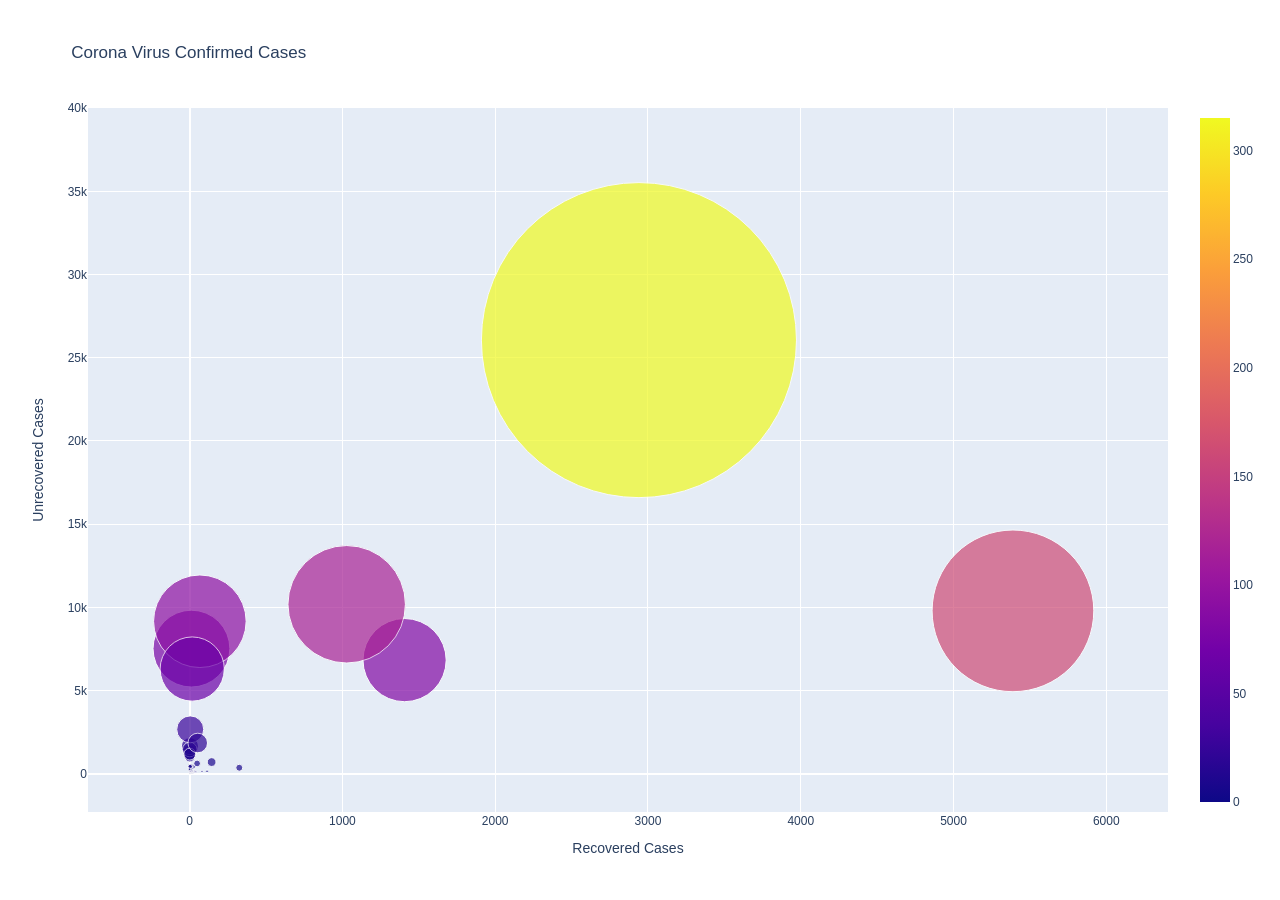
==== Visualization Lab/bubblechart.html @ ebff74f7 "Visualization Lab Start" ====
<html>
<head><meta charset="utf-8" /></head>
<body>
    <div>                        <script type="text/javascript">window.PlotlyConfig = {MathJaxConfig: 'local'};</script>
        <script type="text/javascript">/**
* plotly.js v1.57.1
* Copyright 2012-2020, Plotly, Inc.
* All rights reserved.
* Licensed under the MIT license
*/
!function(t){if("object"==typeof exports&&"undefined"!=typeof module)module.exports=t();else if("function"==typeof define&&define.amd)define([],t);else{("undefined"!=typeof window?window:"undefined"!=typeof global?global:"undefined"!=typeof self?self:this).Plotly=t()}}((function(){return function t(e,r,n){function i(o,s){if(!r[o]){if(!e[o]){var l="function"==typeof require&&require;if(!s&&l)return l(o,!0);if(a)return a(o,!0);var c=new Error("Cannot find module '"+o+"'");throw c.code="MODULE_NOT_FOUND",c}var u=r[o]={exports:{}};e[o][0].call(u.exports,(function(t){return i(e[o][1][t]||t)}),u,u.exports,t,e,r,n)}return r[o].exports}for(var a="function"==typeof require&&require,o=0;o<n.length;o++)i(n[o]);return i}({1:[function(t,e,r){"use strict";var n=t("../src/lib"),i={"X,X div":"direction:ltr;font-family:'Open Sans', verdana, arial, sans-serif;margin:0;padding:0;","X input,X button":"font-family:'Open Sans', verdana, arial, sans-serif;","X input:focus,X button:focus":"outline:none;","X a":"text-decoration:none;","X a:hover":"text-decoration:none;","X .crisp":"shape-rendering:crispEdges;","X .user-select-none":"-webkit-user-select:none;-moz-user-select:none;-ms-user-select:none;-o-user-select:none;user-select:none;","X svg":"overflow:hidden;","X svg a":"fill:#447adb;","X svg a:hover":"fill:#3c6dc5;","X .main-svg":"position:absolute;top:0;left:0;pointer-events:none;","X .main-svg .draglayer":"pointer-events:all;","X .cursor-default":"cursor:default;","X .cursor-pointer":"cursor:pointer;","X .cursor-crosshair":"cursor:crosshair;","X .cursor-move":"cursor:move;","X .cursor-col-resize":"cursor:col-resize;","X .cursor-row-resize":"cursor:row-resize;","X .cursor-ns-resize":"cursor:ns-resize;","X .cursor-ew-resize":"cursor:ew-resize;","X .cursor-sw-resize":"cursor:sw-resize;","X .cursor-s-resize":"cursor:s-resize;","X .cursor-se-resize":"cursor:se-resize;","X .cursor-w-resize":"cursor:w-resize;","X .cursor-e-resize":"cursor:e-resize;","X .cursor-nw-resize":"cursor:nw-resize;","X .cursor-n-resize":"cursor:n-resize;","X .cursor-ne-resize":"cursor:ne-resize;","X .cursor-grab":"cursor:-webkit-grab;cursor:grab;","X .modebar":"position:absolute;top:2px;right:2px;","X .ease-bg":"-webkit-transition:background-color 0.3s ease 0s;-moz-transition:background-color 0.3s ease 0s;-ms-transition:background-color 0.3s ease 0s;-o-transition:background-color 0.3s ease 0s;transition:background-color 0.3s ease 0s;","X .modebar--hover>:not(.watermark)":"opacity:0;-webkit-transition:opacity 0.3s ease 0s;-moz-transition:opacity 0.3s ease 0s;-ms-transition:opacity 0.3s ease 0s;-o-transition:opacity 0.3s ease 0s;transition:opacity 0.3s ease 0s;","X:hover .modebar--hover .modebar-group":"opacity:1;","X .modebar-group":"float:left;display:inline-block;box-sizing:border-box;padding-left:8px;position:relative;vertical-align:middle;white-space:nowrap;","X .modebar-btn":"position:relative;font-size:16px;padding:3px 4px;height:22px;cursor:pointer;line-height:normal;box-sizing:border-box;","X .modebar-btn svg":"position:relative;top:2px;","X .modebar.vertical":"display:flex;flex-direction:column;flex-wrap:wrap;align-content:flex-end;max-height:100%;","X .modebar.vertical svg":"top:-1px;","X .modebar.vertical .modebar-group":"display:block;float:none;padding-left:0px;padding-bottom:8px;","X .modebar.vertical .modebar-group .modebar-btn":"display:block;text-align:center;","X [data-title]:before,X [data-title]:after":"position:absolute;-webkit-transform:translate3d(0, 0, 0);-moz-transform:translate3d(0, 0, 0);-ms-transform:translate3d(0, 0, 0);-o-transform:translate3d(0, 0, 0);transform:translate3d(0, 0, 0);display:none;opacity:0;z-index:1001;pointer-events:none;top:110%;right:50%;","X [data-title]:hover:before,X [data-title]:hover:after":"display:block;opacity:1;","X [data-title]:before":"content:'';position:absolute;background:transparent;border:6px solid transparent;z-index:1002;margin-top:-12px;border-bottom-color:#69738a;margin-right:-6px;","X [data-title]:after":"content:attr(data-title);background:#69738a;color:white;padding:8px 10px;font-size:12px;line-height:12px;white-space:nowrap;margin-right:-18px;border-radius:2px;","X .vertical [data-title]:before,X .vertical [data-title]:after":"top:0%;right:200%;","X .vertical [data-title]:before":"border:6px solid transparent;border-left-color:#69738a;margin-top:8px;margin-right:-30px;","X .select-outline":"fill:none;stroke-width:1;shape-rendering:crispEdges;","X .select-outline-1":"stroke:white;","X .select-outline-2":"stroke:black;stroke-dasharray:2px 2px;",Y:"font-family:'Open Sans', verdana, arial, sans-serif;position:fixed;top:50px;right:20px;z-index:10000;font-size:10pt;max-width:180px;","Y p":"margin:0;","Y .notifier-note":"min-width:180px;max-width:250px;border:1px solid #fff;z-index:3000;margin:0;background-color:#8c97af;background-color:rgba(140,151,175,0.9);color:#fff;padding:10px;overflow-wrap:break-word;word-wrap:break-word;-ms-hyphens:auto;-webkit-hyphens:auto;hyphens:auto;","Y .notifier-close":"color:#fff;opacity:0.8;float:right;padding:0 5px;background:none;border:none;font-size:20px;font-weight:bold;line-height:20px;","Y .notifier-close:hover":"color:#444;text-decoration:none;cursor:pointer;"};for(var a in i){var o=a.replace(/^,/," ,").replace(/X/g,".js-plotly-plot .plotly").replace(/Y/g,".plotly-notifier");n.addStyleRule(o,i[a])}},{"../src/lib":750}],2:[function(t,e,r){"use strict";e.exports=t("../src/transforms/aggregate")},{"../src/transforms/aggregate":1336}],3:[function(t,e,r){"use strict";e.exports=t("../src/traces/bar")},{"../src/traces/bar":900}],4:[function(t,e,r){"use strict";e.exports=t("../src/traces/barpolar")},{"../src/traces/barpolar":913}],5:[function(t,e,r){"use strict";e.exports=t("../src/traces/box")},{"../src/traces/box":923}],6:[function(t,e,r){"use strict";e.exports=t("../src/components/calendars")},{"../src/components/calendars":613}],7:[function(t,e,r){"use strict";e.exports=t("../src/traces/candlestick")},{"../src/traces/candlestick":932}],8:[function(t,e,r){"use strict";e.exports=t("../src/traces/carpet")},{"../src/traces/carpet":951}],9:[function(t,e,r){"use strict";e.exports=t("../src/traces/choropleth")},{"../src/traces/choropleth":965}],10:[function(t,e,r){"use strict";e.exports=t("../src/traces/choroplethmapbox")},{"../src/traces/choroplethmapbox":972}],11:[function(t,e,r){"use strict";e.exports=t("../src/traces/cone")},{"../src/traces/cone":978}],12:[function(t,e,r){"use strict";e.exports=t("../src/traces/contour")},{"../src/traces/contour":993}],13:[function(t,e,r){"use strict";e.exports=t("../src/traces/contourcarpet")},{"../src/traces/contourcarpet":1004}],14:[function(t,e,r){"use strict";e.exports=t("../src/core")},{"../src/core":727}],15:[function(t,e,r){"use strict";e.exports=t("../src/traces/densitymapbox")},{"../src/traces/densitymapbox":1012}],16:[function(t,e,r){"use strict";e.exports=t("../src/transforms/filter")},{"../src/transforms/filter":1337}],17:[function(t,e,r){"use strict";e.exports=t("../src/traces/funnel")},{"../src/traces/funnel":1022}],18:[function(t,e,r){"use strict";e.exports=t("../src/traces/funnelarea")},{"../src/traces/funnelarea":1031}],19:[function(t,e,r){"use strict";e.exports=t("../src/transforms/groupby")},{"../src/transforms/groupby":1338}],20:[function(t,e,r){"use strict";e.exports=t("../src/traces/heatmap")},{"../src/traces/heatmap":1044}],21:[function(t,e,r){"use strict";e.exports=t("../src/traces/heatmapgl")},{"../src/traces/heatmapgl":1054}],22:[function(t,e,r){"use strict";e.exports=t("../src/traces/histogram")},{"../src/traces/histogram":1066}],23:[function(t,e,r){"use strict";e.exports=t("../src/traces/histogram2d")},{"../src/traces/histogram2d":1072}],24:[function(t,e,r){"use strict";e.exports=t("../src/traces/histogram2dcontour")},{"../src/traces/histogram2dcontour":1076}],25:[function(t,e,r){"use strict";e.exports=t("../src/traces/image")},{"../src/traces/image":1084}],26:[function(t,e,r){"use strict";var n=t("./core");n.register([t("./bar"),t("./box"),t("./heatmap"),t("./histogram"),t("./histogram2d"),t("./histogram2dcontour"),t("./contour"),t("./scatterternary"),t("./violin"),t("./funnel"),t("./waterfall"),t("./image"),t("./pie"),t("./sunburst"),t("./treemap"),t("./funnelarea"),t("./scatter3d"),t("./surface"),t("./isosurface"),t("./volume"),t("./mesh3d"),t("./cone"),t("./streamtube"),t("./scattergeo"),t("./choropleth"),t("./scattergl"),t("./splom"),t("./pointcloud"),t("./heatmapgl"),t("./parcoords"),t("./parcats"),t("./scattermapbox"),t("./choroplethmapbox"),t("./densitymapbox"),t("./sankey"),t("./indicator"),t("./table"),t("./carpet"),t("./scattercarpet"),t("./contourcarpet"),t("./ohlc"),t("./candlestick"),t("./scatterpolar"),t("./scatterpolargl"),t("./barpolar")]),n.register([t("./aggregate"),t("./filter"),t("./groupby"),t("./sort")]),n.register([t("./calendars")]),e.exports=n},{"./aggregate":2,"./bar":3,"./barpolar":4,"./box":5,"./calendars":6,"./candlestick":7,"./carpet":8,"./choropleth":9,"./choroplethmapbox":10,"./cone":11,"./contour":12,"./contourcarpet":13,"./core":14,"./densitymapbox":15,"./filter":16,"./funnel":17,"./funnelarea":18,"./groupby":19,"./heatmap":20,"./heatmapgl":21,"./histogram":22,"./histogram2d":23,"./histogram2dcontour":24,"./image":25,"./indicator":27,"./isosurface":28,"./mesh3d":29,"./ohlc":30,"./parcats":31,"./parcoords":32,"./pie":33,"./pointcloud":34,"./sankey":35,"./scatter3d":36,"./scattercarpet":37,"./scattergeo":38,"./scattergl":39,"./scattermapbox":40,"./scatterpolar":41,"./scatterpolargl":42,"./scatterternary":43,"./sort":44,"./splom":45,"./streamtube":46,"./sunburst":47,"./surface":48,"./table":49,"./treemap":50,"./violin":51,"./volume":52,"./waterfall":53}],27:[function(t,e,r){"use strict";e.exports=t("../src/traces/indicator")},{"../src/traces/indicator":1092}],28:[function(t,e,r){"use strict";e.exports=t("../src/traces/isosurface")},{"../src/traces/isosurface":1098}],29:[function(t,e,r){"use strict";e.exports=t("../src/traces/mesh3d")},{"../src/traces/mesh3d":1103}],30:[function(t,e,r){"use strict";e.exports=t("../src/traces/ohlc")},{"../src/traces/ohlc":1108}],31:[function(t,e,r){"use strict";e.exports=t("../src/traces/parcats")},{"../src/traces/parcats":1117}],32:[function(t,e,r){"use strict";e.exports=t("../src/traces/parcoords")},{"../src/traces/parcoords":1127}],33:[function(t,e,r){"use strict";e.exports=t("../src/traces/pie")},{"../src/traces/pie":1138}],34:[function(t,e,r){"use strict";e.exports=t("../src/traces/pointcloud")},{"../src/traces/pointcloud":1147}],35:[function(t,e,r){"use strict";e.exports=t("../src/traces/sankey")},{"../src/traces/sankey":1153}],36:[function(t,e,r){"use strict";e.exports=t("../src/traces/scatter3d")},{"../src/traces/scatter3d":1191}],37:[function(t,e,r){"use strict";e.exports=t("../src/traces/scattercarpet")},{"../src/traces/scattercarpet":1198}],38:[function(t,e,r){"use strict";e.exports=t("../src/traces/scattergeo")},{"../src/traces/scattergeo":1206}],39:[function(t,e,r){"use strict";e.exports=t("../src/traces/scattergl")},{"../src/traces/scattergl":1219}],40:[function(t,e,r){"use strict";e.exports=t("../src/traces/scattermapbox")},{"../src/traces/scattermapbox":1229}],41:[function(t,e,r){"use strict";e.exports=t("../src/traces/scatterpolar")},{"../src/traces/scatterpolar":1237}],42:[function(t,e,r){"use strict";e.exports=t("../src/traces/scatterpolargl")},{"../src/traces/scatterpolargl":1244}],43:[function(t,e,r){"use strict";e.exports=t("../src/traces/scatterternary")},{"../src/traces/scatterternary":1252}],44:[function(t,e,r){"use strict";e.exports=t("../src/transforms/sort")},{"../src/transforms/sort":1340}],45:[function(t,e,r){"use strict";e.exports=t("../src/traces/splom")},{"../src/traces/splom":1261}],46:[function(t,e,r){"use strict";e.exports=t("../src/traces/streamtube")},{"../src/traces/streamtube":1269}],47:[function(t,e,r){"use strict";e.exports=t("../src/traces/sunburst")},{"../src/traces/sunburst":1277}],48:[function(t,e,r){"use strict";e.exports=t("../src/traces/surface")},{"../src/traces/surface":1286}],49:[function(t,e,r){"use strict";e.exports=t("../src/traces/table")},{"../src/traces/table":1294}],50:[function(t,e,r){"use strict";e.exports=t("../src/traces/treemap")},{"../src/traces/treemap":1303}],51:[function(t,e,r){"use strict";e.exports=t("../src/traces/violin")},{"../src/traces/violin":1315}],52:[function(t,e,r){"use strict";e.exports=t("../src/traces/volume")},{"../src/traces/volume":1323}],53:[function(t,e,r){"use strict";e.exports=t("../src/traces/waterfall")},{"../src/traces/waterfall":1331}],54:[function(t,e,r){"use strict";e.exports=function(t){var e=(t=t||{}).eye||[0,0,1],r=t.center||[0,0,0],s=t.up||[0,1,0],l=t.distanceLimits||[0,1/0],c=t.mode||"turntable",u=n(),h=i(),f=a();return u.setDistanceLimits(l[0],l[1]),u.lookAt(0,e,r,s),h.setDistanceLimits(l[0],l[1]),h.lookAt(0,e,r,s),f.setDistanceLimits(l[0],l[1]),f.lookAt(0,e,r,s),new o({turntable:u,orbit:h,matrix:f},c)};var n=t("turntable-camera-controller"),i=t("orbit-camera-controller"),a=t("matrix-camera-controller");function o(t,e){this._controllerNames=Object.keys(t),this._controllerList=this._controllerNames.map((function(e){return t[e]})),this._mode=e,this._active=t[e],this._active||(this._mode="turntable",this._active=t.turntable),this.modes=this._controllerNames,this.computedMatrix=this._active.computedMatrix,this.computedEye=this._active.computedEye,this.computedUp=this._active.computedUp,this.computedCenter=this._active.computedCenter,this.computedRadius=this._active.computedRadius}var s=o.prototype;[["flush",1],["idle",1],["lookAt",4],["rotate",4],["pan",4],["translate",4],["setMatrix",2],["setDistanceLimits",2],["setDistance",2]].forEach((function(t){for(var e=t[0],r=[],n=0;n<t[1];++n)r.push("a"+n);var i="var cc=this._controllerList;for(var i=0;i<cc.length;++i){cc[i]."+t[0]+"("+r.join()+")}";s[e]=Function.apply(null,r.concat(i))})),s.recalcMatrix=function(t){this._active.recalcMatrix(t)},s.getDistance=function(t){return this._active.getDistance(t)},s.getDistanceLimits=function(t){return this._active.getDistanceLimits(t)},s.lastT=function(){return this._active.lastT()},s.setMode=function(t){if(t!==this._mode){var e=this._controllerNames.indexOf(t);if(!(e<0)){var r=this._active,n=this._controllerList[e],i=Math.max(r.lastT(),n.lastT());r.recalcMatrix(i),n.setMatrix(i,r.computedMatrix),this._active=n,this._mode=t,this.computedMatrix=this._active.computedMatrix,this.computedEye=this._active.computedEye,this.computedUp=this._active.computedUp,this.computedCenter=this._active.computedCenter,this.computedRadius=this._active.computedRadius}}},s.getMode=function(){return this._mode}},{"matrix-camera-controller":454,"orbit-camera-controller":475,"turntable-camera-controller":553}],55:[function(t,e,r){!function(n,i){"object"==typeof r&&"undefined"!=typeof e?i(r,t("d3-array"),t("d3-collection"),t("d3-shape"),t("elementary-circuits-directed-graph")):i(n.d3=n.d3||{},n.d3,n.d3,n.d3,null)}(this,(function(t,e,r,n,i){"use strict";function a(t){return t.target.depth}function o(t,e){return t.sourceLinks.length?t.depth:e-1}function s(t){return function(){return t}}i=i&&i.hasOwnProperty("default")?i.default:i;var l="function"==typeof Symbol&&"symbol"==typeof Symbol.iterator?function(t){return typeof t}:function(t){return t&&"function"==typeof Symbol&&t.constructor===Symbol&&t!==Symbol.prototype?"symbol":typeof t};function c(t,e){return h(t.source,e.source)||t.index-e.index}function u(t,e){return h(t.target,e.target)||t.index-e.index}function h(t,e){return t.partOfCycle===e.partOfCycle?t.y0-e.y0:"top"===t.circularLinkType||"bottom"===e.circularLinkType?-1:1}function f(t){return t.value}function p(t){return(t.y0+t.y1)/2}function d(t){return p(t.source)}function g(t){return p(t.target)}function m(t){return t.index}function v(t){return t.nodes}function y(t){return t.links}function x(t,e){var r=t.get(e);if(!r)throw new Error("missing: "+e);return r}function b(t,e){return e(t)}function _(t,e,r){var n=0;if(null===r){for(var a=[],o=0;o<t.links.length;o++){var s=t.links[o],l=s.source.index,c=s.target.index;a[l]||(a[l]=[]),a[c]||(a[c]=[]),-1===a[l].indexOf(c)&&a[l].push(c)}var u=i(a);u.sort((function(t,e){return t.length-e.length}));var h={};for(o=0;o<u.length;o++){var f=u[o].slice(-2);h[f[0]]||(h[f[0]]={}),h[f[0]][f[1]]=!0}t.links.forEach((function(t){var e=t.target.index,r=t.source.index;e===r||h[r]&&h[r][e]?(t.circular=!0,t.circularLinkID=n,n+=1):t.circular=!1}))}else t.links.forEach((function(t){t.source[r]<t.target[r]?t.circular=!1:(t.circular=!0,t.circularLinkID=n,n+=1)}))}function w(t,e){var r=0,n=0;t.links.forEach((function(i){i.circular&&(i.source.circularLinkType||i.target.circularLinkType?i.circularLinkType=i.source.circularLinkType?i.source.circularLinkType:i.target.circularLinkType:i.circularLinkType=r<n?"top":"bottom","top"==i.circularLinkType?r+=1:n+=1,t.nodes.forEach((function(t){b(t,e)!=b(i.source,e)&&b(t,e)!=b(i.target,e)||(t.circularLinkType=i.circularLinkType)})))})),t.links.forEach((function(t){t.circular&&(t.source.circularLinkType==t.target.circularLinkType&&(t.circularLinkType=t.source.circularLinkType),H(t,e)&&(t.circularLinkType=t.source.circularLinkType))}))}function T(t){var e=Math.abs(t.y1-t.y0),r=Math.abs(t.target.x0-t.source.x1);return Math.atan(r/e)}function k(t,e){var r=0;t.sourceLinks.forEach((function(t){r=t.circular&&!H(t,e)?r+1:r}));var n=0;return t.targetLinks.forEach((function(t){n=t.circular&&!H(t,e)?n+1:n})),r+n}function M(t){var e=t.source.sourceLinks,r=0;e.forEach((function(t){r=t.circular?r+1:r}));var n=t.target.targetLinks,i=0;return n.forEach((function(t){i=t.circular?i+1:i})),!(r>1||i>1)}function A(t,e,r){return t.sort(E),t.forEach((function(n,i){var a,o,s=0;if(H(n,r)&&M(n))n.circularPathData.verticalBuffer=s+n.width/2;else{for(var l=0;l<i;l++)if(a=t[i],o=t[l],!(a.source.column<o.target.column||a.target.column>o.source.column)){var c=t[l].circularPathData.verticalBuffer+t[l].width/2+e;s=c>s?c:s}n.circularPathData.verticalBuffer=s+n.width/2}})),t}function S(t,r,i,a){var o=e.min(t.links,(function(t){return t.source.y0}));t.links.forEach((function(t){t.circular&&(t.circularPathData={})})),A(t.links.filter((function(t){return"top"==t.circularLinkType})),r,a),A(t.links.filter((function(t){return"bottom"==t.circularLinkType})),r,a),t.links.forEach((function(e){if(e.circular){if(e.circularPathData.arcRadius=e.width+10,e.circularPathData.leftNodeBuffer=5,e.circularPathData.rightNodeBuffer=5,e.circularPathData.sourceWidth=e.source.x1-e.source.x0,e.circularPathData.sourceX=e.source.x0+e.circularPathData.sourceWidth,e.circularPathData.targetX=e.target.x0,e.circularPathData.sourceY=e.y0,e.circularPathData.targetY=e.y1,H(e,a)&&M(e))e.circularPathData.leftSmallArcRadius=10+e.width/2,e.circularPathData.leftLargeArcRadius=10+e.width/2,e.circularPathData.rightSmallArcRadius=10+e.width/2,e.circularPathData.rightLargeArcRadius=10+e.width/2,"bottom"==e.circularLinkType?(e.circularPathData.verticalFullExtent=e.source.y1+25+e.circularPathData.verticalBuffer,e.circularPathData.verticalLeftInnerExtent=e.circularPathData.verticalFullExtent-e.circularPathData.leftLargeArcRadius,e.circularPathData.verticalRightInnerExtent=e.circularPathData.verticalFullExtent-e.circularPathData.rightLargeArcRadius):(e.circularPathData.verticalFullExtent=e.source.y0-25-e.circularPathData.verticalBuffer,e.circularPathData.verticalLeftInnerExtent=e.circularPathData.verticalFullExtent+e.circularPathData.leftLargeArcRadius,e.circularPathData.verticalRightInnerExtent=e.circularPathData.verticalFullExtent+e.circularPathData.rightLargeArcRadius);else{var s=e.source.column,l=e.circularLinkType,c=t.links.filter((function(t){return t.source.column==s&&t.circularLinkType==l}));"bottom"==e.circularLinkType?c.sort(L):c.sort(C);var u=0;c.forEach((function(t,n){t.circularLinkID==e.circularLinkID&&(e.circularPathData.leftSmallArcRadius=10+e.width/2+u,e.circularPathData.leftLargeArcRadius=10+e.width/2+n*r+u),u+=t.width})),s=e.target.column,c=t.links.filter((function(t){return t.target.column==s&&t.circularLinkType==l})),"bottom"==e.circularLinkType?c.sort(I):c.sort(P),u=0,c.forEach((function(t,n){t.circularLinkID==e.circularLinkID&&(e.circularPathData.rightSmallArcRadius=10+e.width/2+u,e.circularPathData.rightLargeArcRadius=10+e.width/2+n*r+u),u+=t.width})),"bottom"==e.circularLinkType?(e.circularPathData.verticalFullExtent=Math.max(i,e.source.y1,e.target.y1)+25+e.circularPathData.verticalBuffer,e.circularPathData.verticalLeftInnerExtent=e.circularPathData.verticalFullExtent-e.circularPathData.leftLargeArcRadius,e.circularPathData.verticalRightInnerExtent=e.circularPathData.verticalFullExtent-e.circularPathData.rightLargeArcRadius):(e.circularPathData.verticalFullExtent=o-25-e.circularPathData.verticalBuffer,e.circularPathData.verticalLeftInnerExtent=e.circularPathData.verticalFullExtent+e.circularPathData.leftLargeArcRadius,e.circularPathData.verticalRightInnerExtent=e.circularPathData.verticalFullExtent+e.circularPathData.rightLargeArcRadius)}e.circularPathData.leftInnerExtent=e.circularPathData.sourceX+e.circularPathData.leftNodeBuffer,e.circularPathData.rightInnerExtent=e.circularPathData.targetX-e.circularPathData.rightNodeBuffer,e.circularPathData.leftFullExtent=e.circularPathData.sourceX+e.circularPathData.leftLargeArcRadius+e.circularPathData.leftNodeBuffer,e.circularPathData.rightFullExtent=e.circularPathData.targetX-e.circularPathData.rightLargeArcRadius-e.circularPathData.rightNodeBuffer}if(e.circular)e.path=function(t){var e="";e="top"==t.circularLinkType?"M"+t.circularPathData.sourceX+" "+t.circularPathData.sourceY+" L"+t.circularPathData.leftInnerExtent+" "+t.circularPathData.sourceY+" A"+t.circularPathData.leftLargeArcRadius+" "+t.circularPathData.leftSmallArcRadius+" 0 0 0 "+t.circularPathData.leftFullExtent+" "+(t.circularPathData.sourceY-t.circularPathData.leftSmallArcRadius)+" L"+t.circularPathData.leftFullExtent+" "+t.circularPathData.verticalLeftInnerExtent+" A"+t.circularPathData.leftLargeArcRadius+" "+t.circularPathData.leftLargeArcRadius+" 0 0 0 "+t.circularPathData.leftInnerExtent+" "+t.circularPathData.verticalFullExtent+" L"+t.circularPathData.rightInnerExtent+" "+t.circularPathData.verticalFullExtent+" A"+t.circularPathData.rightLargeArcRadius+" "+t.circularPathData.rightLargeArcRadius+" 0 0 0 "+t.circularPathData.rightFullExtent+" "+t.circularPathData.verticalRightInnerExtent+" L"+t.circularPathData.rightFullExtent+" "+(t.circularPathData.targetY-t.circularPathData.rightSmallArcRadius)+" A"+t.circularPathData.rightLargeArcRadius+" "+t.circularPathData.rightSmallArcRadius+" 0 0 0 "+t.circularPathData.rightInnerExtent+" "+t.circularPathData.targetY+" L"+t.circularPathData.targetX+" "+t.circularPathData.targetY:"M"+t.circularPathData.sourceX+" "+t.circularPathData.sourceY+" L"+t.circularPathData.leftInnerExtent+" "+t.circularPathData.sourceY+" A"+t.circularPathData.leftLargeArcRadius+" "+t.circularPathData.leftSmallArcRadius+" 0 0 1 "+t.circularPathData.leftFullExtent+" "+(t.circularPathData.sourceY+t.circularPathData.leftSmallArcRadius)+" L"+t.circularPathData.leftFullExtent+" "+t.circularPathData.verticalLeftInnerExtent+" A"+t.circularPathData.leftLargeArcRadius+" "+t.circularPathData.leftLargeArcRadius+" 0 0 1 "+t.circularPathData.leftInnerExtent+" "+t.circularPathData.verticalFullExtent+" L"+t.circularPathData.rightInnerExtent+" "+t.circularPathData.verticalFullExtent+" A"+t.circularPathData.rightLargeArcRadius+" "+t.circularPathData.rightLargeArcRadius+" 0 0 1 "+t.circularPathData.rightFullExtent+" "+t.circularPathData.verticalRightInnerExtent+" L"+t.circularPathData.rightFullExtent+" "+(t.circularPathData.targetY+t.circularPathData.rightSmallArcRadius)+" A"+t.circularPathData.rightLargeArcRadius+" "+t.circularPathData.rightSmallArcRadius+" 0 0 1 "+t.circularPathData.rightInnerExtent+" "+t.circularPathData.targetY+" L"+t.circularPathData.targetX+" "+t.circularPathData.targetY;return e}(e);else{var h=n.linkHorizontal().source((function(t){return[t.source.x0+(t.source.x1-t.source.x0),t.y0]})).target((function(t){return[t.target.x0,t.y1]}));e.path=h(e)}}))}function E(t,e){return z(t)==z(e)?"bottom"==t.circularLinkType?L(t,e):C(t,e):z(e)-z(t)}function C(t,e){return t.y0-e.y0}function L(t,e){return e.y0-t.y0}function P(t,e){return t.y1-e.y1}function I(t,e){return e.y1-t.y1}function z(t){return t.target.column-t.source.column}function O(t){return t.target.x0-t.source.x1}function D(t,e){var r=T(t),n=O(e)/Math.tan(r);return"up"==q(t)?t.y1+n:t.y1-n}function R(t,e){var r=T(t),n=O(e)/Math.tan(r);return"up"==q(t)?t.y1-n:t.y1+n}function F(t,e,r,n){t.links.forEach((function(i){if(!i.circular&&i.target.column-i.source.column>1){var a=i.source.column+1,o=i.target.column-1,s=1,l=o-a+1;for(s=1;a<=o;a++,s++)t.nodes.forEach((function(o){if(o.column==a){var c,u=s/(l+1),h=Math.pow(1-u,3),f=3*u*Math.pow(1-u,2),p=3*Math.pow(u,2)*(1-u),d=Math.pow(u,3),g=h*i.y0+f*i.y0+p*i.y1+d*i.y1,m=g-i.width/2,v=g+i.width/2;m>o.y0&&m<o.y1?(c=o.y1-m+10,c="bottom"==o.circularLinkType?c:-c,o=N(o,c,e,r),t.nodes.forEach((function(t){b(t,n)!=b(o,n)&&t.column==o.column&&B(o,t)&&N(t,c,e,r)}))):(v>o.y0&&v<o.y1||m<o.y0&&v>o.y1)&&(c=v-o.y0+10,o=N(o,c,e,r),t.nodes.forEach((function(t){b(t,n)!=b(o,n)&&t.column==o.column&&t.y0<o.y1&&t.y1>o.y1&&N(t,c,e,r)})))}}))}}))}function B(t,e){return t.y0>e.y0&&t.y0<e.y1||(t.y1>e.y0&&t.y1<e.y1||t.y0<e.y0&&t.y1>e.y1)}function N(t,e,r,n){return t.y0+e>=r&&t.y1+e<=n&&(t.y0=t.y0+e,t.y1=t.y1+e,t.targetLinks.forEach((function(t){t.y1=t.y1+e})),t.sourceLinks.forEach((function(t){t.y0=t.y0+e}))),t}function j(t,e,r,n){t.nodes.forEach((function(i){n&&i.y+(i.y1-i.y0)>e&&(i.y=i.y-(i.y+(i.y1-i.y0)-e));var a=t.links.filter((function(t){return b(t.source,r)==b(i,r)})),o=a.length;o>1&&a.sort((function(t,e){if(!t.circular&&!e.circular){if(t.target.column==e.target.column)return t.y1-e.y1;if(!V(t,e))return t.y1-e.y1;if(t.target.column>e.target.column){var r=R(e,t);return t.y1-r}if(e.target.column>t.target.column)return R(t,e)-e.y1}return t.circular&&!e.circular?"top"==t.circularLinkType?-1:1:e.circular&&!t.circular?"top"==e.circularLinkType?1:-1:t.circular&&e.circular?t.circularLinkType===e.circularLinkType&&"top"==t.circularLinkType?t.target.column===e.target.column?t.target.y1-e.target.y1:e.target.column-t.target.column:t.circularLinkType===e.circularLinkType&&"bottom"==t.circularLinkType?t.target.column===e.target.column?e.target.y1-t.target.y1:t.target.column-e.target.column:"top"==t.circularLinkType?-1:1:void 0}));var s=i.y0;a.forEach((function(t){t.y0=s+t.width/2,s+=t.width})),a.forEach((function(t,e){if("bottom"==t.circularLinkType){for(var r=e+1,n=0;r<o;r++)n+=a[r].width;t.y0=i.y1-n-t.width/2}}))}))}function U(t,e,r){t.nodes.forEach((function(e){var n=t.links.filter((function(t){return b(t.target,r)==b(e,r)})),i=n.length;i>1&&n.sort((function(t,e){if(!t.circular&&!e.circular){if(t.source.column==e.source.column)return t.y0-e.y0;if(!V(t,e))return t.y0-e.y0;if(e.source.column<t.source.column){var r=D(e,t);return t.y0-r}if(t.source.column<e.source.column)return D(t,e)-e.y0}return t.circular&&!e.circular?"top"==t.circularLinkType?-1:1:e.circular&&!t.circular?"top"==e.circularLinkType?1:-1:t.circular&&e.circular?t.circularLinkType===e.circularLinkType&&"top"==t.circularLinkType?t.source.column===e.source.column?t.source.y1-e.source.y1:t.source.column-e.source.column:t.circularLinkType===e.circularLinkType&&"bottom"==t.circularLinkType?t.source.column===e.source.column?t.source.y1-e.source.y1:e.source.column-t.source.column:"top"==t.circularLinkType?-1:1:void 0}));var a=e.y0;n.forEach((function(t){t.y1=a+t.width/2,a+=t.width})),n.forEach((function(t,r){if("bottom"==t.circularLinkType){for(var a=r+1,o=0;a<i;a++)o+=n[a].width;t.y1=e.y1-o-t.width/2}}))}))}function V(t,e){return q(t)==q(e)}function q(t){return t.y0-t.y1>0?"up":"down"}function H(t,e){return b(t.source,e)==b(t.target,e)}function G(t,r,n){var i=t.nodes,a=t.links,o=!1,s=!1;if(a.forEach((function(t){"top"==t.circularLinkType?o=!0:"bottom"==t.circularLinkType&&(s=!0)})),0==o||0==s){var l=e.min(i,(function(t){return t.y0})),c=(n-r)/(e.max(i,(function(t){return t.y1}))-l);i.forEach((function(t){var e=(t.y1-t.y0)*c;t.y0=(t.y0-l)*c,t.y1=t.y0+e})),a.forEach((function(t){t.y0=(t.y0-l)*c,t.y1=(t.y1-l)*c,t.width=t.width*c}))}}t.sankeyCircular=function(){var t,n,i=0,a=0,b=1,T=1,M=24,A=m,E=o,C=v,L=y,P=32,I=2,z=null;function O(){var t={nodes:C.apply(null,arguments),links:L.apply(null,arguments)};D(t),_(t,A,z),R(t),B(t),w(t,A),N(t,P,A),V(t);for(var e=4,r=0;r<e;r++)j(t,T,A),U(t,T,A),F(t,a,T,A),j(t,T,A),U(t,T,A);return G(t,a,T),S(t,I,T,A),t}function D(t){t.nodes.forEach((function(t,e){t.index=e,t.sourceLinks=[],t.targetLinks=[]}));var e=r.map(t.nodes,A);return t.links.forEach((function(t,r){t.index=r;var n=t.source,i=t.target;"object"!==("undefined"==typeof n?"undefined":l(n))&&(n=t.source=x(e,n)),"object"!==("undefined"==typeof i?"undefined":l(i))&&(i=t.target=x(e,i)),n.sourceLinks.push(t),i.targetLinks.push(t)})),t}function R(t){t.nodes.forEach((function(t){t.partOfCycle=!1,t.value=Math.max(e.sum(t.sourceLinks,f),e.sum(t.targetLinks,f)),t.sourceLinks.forEach((function(e){e.circular&&(t.partOfCycle=!0,t.circularLinkType=e.circularLinkType)})),t.targetLinks.forEach((function(e){e.circular&&(t.partOfCycle=!0,t.circularLinkType=e.circularLinkType)}))}))}function B(t){var e,r,n;for(e=t.nodes,r=[],n=0;e.length;++n,e=r,r=[])e.forEach((function(t){t.depth=n,t.sourceLinks.forEach((function(t){r.indexOf(t.target)<0&&!t.circular&&r.push(t.target)}))}));for(e=t.nodes,r=[],n=0;e.length;++n,e=r,r=[])e.forEach((function(t){t.height=n,t.targetLinks.forEach((function(t){r.indexOf(t.source)<0&&!t.circular&&r.push(t.source)}))}));t.nodes.forEach((function(t){t.column=Math.floor(E.call(null,t,n))}))}function N(o,s,l){var c=r.nest().key((function(t){return t.column})).sortKeys(e.ascending).entries(o.nodes).map((function(t){return t.values}));!function(r){if(n){var s=1/0;c.forEach((function(t){var e=T*n/(t.length+1);s=e<s?e:s})),t=s}var l=e.min(c,(function(r){return(T-a-(r.length-1)*t)/e.sum(r,f)}));l*=.3,o.links.forEach((function(t){t.width=t.value*l}));var u=function(t){var r=0,n=0,i=0,a=0,o=e.max(t.nodes,(function(t){return t.column}));return t.links.forEach((function(t){t.circular&&("top"==t.circularLinkType?r+=t.width:n+=t.width,0==t.target.column&&(a+=t.width),t.source.column==o&&(i+=t.width))})),{top:r=r>0?r+25+10:r,bottom:n=n>0?n+25+10:n,left:a=a>0?a+25+10:a,right:i=i>0?i+25+10:i}}(o),h=function(t,r){var n=e.max(t.nodes,(function(t){return t.column})),o=b-i,s=T-a,l=o/(o+r.right+r.left),c=s/(s+r.top+r.bottom);return i=i*l+r.left,b=0==r.right?b:b*l,a=a*c+r.top,T*=c,t.nodes.forEach((function(t){t.x0=i+t.column*((b-i-M)/n),t.x1=t.x0+M})),c}(o,u);l*=h,o.links.forEach((function(t){t.width=t.value*l})),c.forEach((function(t){var e=t.length;t.forEach((function(t,n){t.depth==c.length-1&&1==e||0==t.depth&&1==e?(t.y0=T/2-t.value*l,t.y1=t.y0+t.value*l):t.partOfCycle?0==k(t,r)?(t.y0=T/2+n,t.y1=t.y0+t.value*l):"top"==t.circularLinkType?(t.y0=a+n,t.y1=t.y0+t.value*l):(t.y0=T-t.value*l-n,t.y1=t.y0+t.value*l):0==u.top||0==u.bottom?(t.y0=(T-a)/e*n,t.y1=t.y0+t.value*l):(t.y0=(T-a)/2-e/2+n,t.y1=t.y0+t.value*l)}))}))}(l),y();for(var u=1,m=s;m>0;--m)v(u*=.99,l),y();function v(t,r){var n=c.length;c.forEach((function(i){var a=i.length,o=i[0].depth;i.forEach((function(i){var s;if(i.sourceLinks.length||i.targetLinks.length)if(i.partOfCycle&&k(i,r)>0);else if(0==o&&1==a)s=i.y1-i.y0,i.y0=T/2-s/2,i.y1=T/2+s/2;else if(o==n-1&&1==a)s=i.y1-i.y0,i.y0=T/2-s/2,i.y1=T/2+s/2;else{var l=e.mean(i.sourceLinks,g),c=e.mean(i.targetLinks,d),u=((l&&c?(l+c)/2:l||c)-p(i))*t;i.y0+=u,i.y1+=u}}))}))}function y(){c.forEach((function(e){var r,n,i,o=a,s=e.length;for(e.sort(h),i=0;i<s;++i)(n=o-(r=e[i]).y0)>0&&(r.y0+=n,r.y1+=n),o=r.y1+t;if((n=o-t-T)>0)for(o=r.y0-=n,r.y1-=n,i=s-2;i>=0;--i)(n=(r=e[i]).y1+t-o)>0&&(r.y0-=n,r.y1-=n),o=r.y0}))}}function V(t){t.nodes.forEach((function(t){t.sourceLinks.sort(u),t.targetLinks.sort(c)})),t.nodes.forEach((function(t){var e=t.y0,r=e,n=t.y1,i=n;t.sourceLinks.forEach((function(t){t.circular?(t.y0=n-t.width/2,n-=t.width):(t.y0=e+t.width/2,e+=t.width)})),t.targetLinks.forEach((function(t){t.circular?(t.y1=i-t.width/2,i-=t.width):(t.y1=r+t.width/2,r+=t.width)}))}))}return O.nodeId=function(t){return arguments.length?(A="function"==typeof t?t:s(t),O):A},O.nodeAlign=function(t){return arguments.length?(E="function"==typeof t?t:s(t),O):E},O.nodeWidth=function(t){return arguments.length?(M=+t,O):M},O.nodePadding=function(e){return arguments.length?(t=+e,O):t},O.nodes=function(t){return arguments.length?(C="function"==typeof t?t:s(t),O):C},O.links=function(t){return arguments.length?(L="function"==typeof t?t:s(t),O):L},O.size=function(t){return arguments.length?(i=a=0,b=+t[0],T=+t[1],O):[b-i,T-a]},O.extent=function(t){return arguments.length?(i=+t[0][0],b=+t[1][0],a=+t[0][1],T=+t[1][1],O):[[i,a],[b,T]]},O.iterations=function(t){return arguments.length?(P=+t,O):P},O.circularLinkGap=function(t){return arguments.length?(I=+t,O):I},O.nodePaddingRatio=function(t){return arguments.length?(n=+t,O):n},O.sortNodes=function(t){return arguments.length?(z=t,O):z},O.update=function(t){return w(t,A),V(t),t.links.forEach((function(t){t.circular&&(t.circularLinkType=t.y0+t.y1<T?"top":"bottom",t.source.circularLinkType=t.circularLinkType,t.target.circularLinkType=t.circularLinkType)})),j(t,T,A,!1),U(t,T,A),S(t,I,T,A),t},O},t.sankeyCenter=function(t){return t.targetLinks.length?t.depth:t.sourceLinks.length?e.min(t.sourceLinks,a)-1:0},t.sankeyLeft=function(t){return t.depth},t.sankeyRight=function(t,e){return e-1-t.height},t.sankeyJustify=o,Object.defineProperty(t,"__esModule",{value:!0})}))},{"d3-array":156,"d3-collection":157,"d3-shape":165,"elementary-circuits-directed-graph":179}],56:[function(t,e,r){!function(n,i){"object"==typeof r&&"undefined"!=typeof e?i(r,t("d3-array"),t("d3-collection"),t("d3-shape")):i(n.d3=n.d3||{},n.d3,n.d3,n.d3)}(this,(function(t,e,r,n){"use strict";function i(t){return t.target.depth}function a(t,e){return t.sourceLinks.length?t.depth:e-1}function o(t){return function(){return t}}function s(t,e){return c(t.source,e.source)||t.index-e.index}function l(t,e){return c(t.target,e.target)||t.index-e.index}function c(t,e){return t.y0-e.y0}function u(t){return t.value}function h(t){return(t.y0+t.y1)/2}function f(t){return h(t.source)*t.value}function p(t){return h(t.target)*t.value}function d(t){return t.index}function g(t){return t.nodes}function m(t){return t.links}function v(t,e){var r=t.get(e);if(!r)throw new Error("missing: "+e);return r}function y(t){return[t.source.x1,t.y0]}function x(t){return[t.target.x0,t.y1]}t.sankey=function(){var t=0,n=0,i=1,y=1,x=24,b=8,_=d,w=a,T=g,k=m,M=32;function A(){var t={nodes:T.apply(null,arguments),links:k.apply(null,arguments)};return S(t),E(t),C(t),L(t),P(t),t}function S(t){t.nodes.forEach((function(t,e){t.index=e,t.sourceLinks=[],t.targetLinks=[]}));var e=r.map(t.nodes,_);t.links.forEach((function(t,r){t.index=r;var n=t.source,i=t.target;"object"!=typeof n&&(n=t.source=v(e,n)),"object"!=typeof i&&(i=t.target=v(e,i)),n.sourceLinks.push(t),i.targetLinks.push(t)}))}function E(t){t.nodes.forEach((function(t){t.value=Math.max(e.sum(t.sourceLinks,u),e.sum(t.targetLinks,u))}))}function C(e){var r,n,a;for(r=e.nodes,n=[],a=0;r.length;++a,r=n,n=[])r.forEach((function(t){t.depth=a,t.sourceLinks.forEach((function(t){n.indexOf(t.target)<0&&n.push(t.target)}))}));for(r=e.nodes,n=[],a=0;r.length;++a,r=n,n=[])r.forEach((function(t){t.height=a,t.targetLinks.forEach((function(t){n.indexOf(t.source)<0&&n.push(t.source)}))}));var o=(i-t-x)/(a-1);e.nodes.forEach((function(e){e.x1=(e.x0=t+Math.max(0,Math.min(a-1,Math.floor(w.call(null,e,a))))*o)+x}))}function L(t){var i=r.nest().key((function(t){return t.x0})).sortKeys(e.ascending).entries(t.nodes).map((function(t){return t.values}));!function(){var r=e.max(i,(function(t){return t.length})),a=2/3*(y-n)/(r-1);b>a&&(b=a);var o=e.min(i,(function(t){return(y-n-(t.length-1)*b)/e.sum(t,u)}));i.forEach((function(t){t.forEach((function(t,e){t.y1=(t.y0=e)+t.value*o}))})),t.links.forEach((function(t){t.width=t.value*o}))}(),d();for(var a=1,o=M;o>0;--o)l(a*=.99),d(),s(a),d();function s(t){i.forEach((function(r){r.forEach((function(r){if(r.targetLinks.length){var n=(e.sum(r.targetLinks,f)/e.sum(r.targetLinks,u)-h(r))*t;r.y0+=n,r.y1+=n}}))}))}function l(t){i.slice().reverse().forEach((function(r){r.forEach((function(r){if(r.sourceLinks.length){var n=(e.sum(r.sourceLinks,p)/e.sum(r.sourceLinks,u)-h(r))*t;r.y0+=n,r.y1+=n}}))}))}function d(){i.forEach((function(t){var e,r,i,a=n,o=t.length;for(t.sort(c),i=0;i<o;++i)(r=a-(e=t[i]).y0)>0&&(e.y0+=r,e.y1+=r),a=e.y1+b;if((r=a-b-y)>0)for(a=e.y0-=r,e.y1-=r,i=o-2;i>=0;--i)(r=(e=t[i]).y1+b-a)>0&&(e.y0-=r,e.y1-=r),a=e.y0}))}}function P(t){t.nodes.forEach((function(t){t.sourceLinks.sort(l),t.targetLinks.sort(s)})),t.nodes.forEach((function(t){var e=t.y0,r=e;t.sourceLinks.forEach((function(t){t.y0=e+t.width/2,e+=t.width})),t.targetLinks.forEach((function(t){t.y1=r+t.width/2,r+=t.width}))}))}return A.update=function(t){return P(t),t},A.nodeId=function(t){return arguments.length?(_="function"==typeof t?t:o(t),A):_},A.nodeAlign=function(t){return arguments.length?(w="function"==typeof t?t:o(t),A):w},A.nodeWidth=function(t){return arguments.length?(x=+t,A):x},A.nodePadding=function(t){return arguments.length?(b=+t,A):b},A.nodes=function(t){return arguments.length?(T="function"==typeof t?t:o(t),A):T},A.links=function(t){return arguments.length?(k="function"==typeof t?t:o(t),A):k},A.size=function(e){return arguments.length?(t=n=0,i=+e[0],y=+e[1],A):[i-t,y-n]},A.extent=function(e){return arguments.length?(t=+e[0][0],i=+e[1][0],n=+e[0][1],y=+e[1][1],A):[[t,n],[i,y]]},A.iterations=function(t){return arguments.length?(M=+t,A):M},A},t.sankeyCenter=function(t){return t.targetLinks.length?t.depth:t.sourceLinks.length?e.min(t.sourceLinks,i)-1:0},t.sankeyLeft=function(t){return t.depth},t.sankeyRight=function(t,e){return e-1-t.height},t.sankeyJustify=a,t.sankeyLinkHorizontal=function(){return n.linkHorizontal().source(y).target(x)},Object.defineProperty(t,"__esModule",{value:!0})}))},{"d3-array":156,"d3-collection":157,"d3-shape":165}],57:[function(t,e,r){"use strict";e.exports=t("./quad")},{"./quad":58}],58:[function(t,e,r){"use strict";var n=t("binary-search-bounds"),i=t("clamp"),a=t("parse-rect"),o=t("array-bounds"),s=t("pick-by-alias"),l=t("defined"),c=t("flatten-vertex-data"),u=t("is-obj"),h=t("dtype"),f=t("math-log2");function p(t,e){for(var r=e[0],n=e[1],a=1/(e[2]-r),o=1/(e[3]-n),s=new Array(t.length),l=0,c=t.length/2;l<c;l++)s[2*l]=i((t[2*l]-r)*a,0,1),s[2*l+1]=i((t[2*l+1]-n)*o,0,1);return s}e.exports=function(t,e){e||(e={}),t=c(t,"float64"),e=s(e,{bounds:"range bounds dataBox databox",maxDepth:"depth maxDepth maxdepth level maxLevel maxlevel levels",dtype:"type dtype format out dst output destination"});var r=l(e.maxDepth,255),i=l(e.bounds,o(t,2));i[0]===i[2]&&i[2]++,i[1]===i[3]&&i[3]++;var d,g=p(t,i),m=t.length>>>1;e.dtype||(e.dtype="array"),"string"==typeof e.dtype?d=new(h(e.dtype))(m):e.dtype&&(d=e.dtype,Array.isArray(d)&&(d.length=m));for(var v=0;v<m;++v)d[v]=v;var y=[],x=[],b=[],_=[];!function t(e,n,i,a,o,s){if(!a.length)return null;var l=y[o]||(y[o]=[]),c=b[o]||(b[o]=[]),u=x[o]||(x[o]=[]),h=l.length;if(++o>r||s>1073741824){for(var f=0;f<a.length;f++)l.push(a[f]),c.push(s),u.push(null,null,null,null);return h}if(l.push(a[0]),c.push(s),a.length<=1)return u.push(null,null,null,null),h;for(var p=.5*i,d=e+p,m=n+p,v=[],_=[],w=[],T=[],k=1,M=a.length;k<M;k++){var A=a[k],S=g[2*A],E=g[2*A+1];S<d?E<m?v.push(A):_.push(A):E<m?w.push(A):T.push(A)}return s<<=2,u.push(t(e,n,p,v,o,s),t(e,m,p,_,o,s+1),t(d,n,p,w,o,s+2),t(d,m,p,T,o,s+3)),h}(0,0,1,d,0,1);for(var w=0,T=0;T<y.length;T++){var k=y[T];if(d.set)d.set(k,w);else for(var M=0,A=k.length;M<A;M++)d[M+w]=k[M];var S=w+y[T].length;_[T]=[w,S],w=S}return d.range=function(){var e,r=[],n=arguments.length;for(;n--;)r[n]=arguments[n];if(u(r[r.length-1])){var o=r.pop();r.length||null==o.x&&null==o.l&&null==o.left||(r=[o],e={}),e=s(o,{level:"level maxLevel",d:"d diam diameter r radius px pxSize pixel pixelSize maxD size minSize",lod:"lod details ranges offsets"})}else e={};r.length||(r=i);var c=a.apply(void 0,r),h=[Math.min(c.x,c.x+c.width),Math.min(c.y,c.y+c.height),Math.max(c.x,c.x+c.width),Math.max(c.y,c.y+c.height)],d=h[0],g=h[1],m=h[2],v=h[3],b=p([d,g,m,v],i),_=b[0],w=b[1],T=b[2],k=b[3],M=l(e.level,y.length);if(null!=e.d){var A;"number"==typeof e.d?A=[e.d,e.d]:e.d.length&&(A=e.d),M=Math.min(Math.max(Math.ceil(-f(Math.abs(A[0])/(i[2]-i[0]))),Math.ceil(-f(Math.abs(A[1])/(i[3]-i[1])))),M)}if(M=Math.min(M,y.length),e.lod)return E(_,w,T,k,M);var S=[];function C(e,r,n,i,a,o){if(null!==a&&null!==o&&!(_>e+n||w>r+n||T<e||k<r||i>=M||a===o)){var s=y[i];void 0===o&&(o=s.length);for(var l=a;l<o;l++){var c=s[l],u=t[2*c],h=t[2*c+1];u>=d&&u<=m&&h>=g&&h<=v&&S.push(c)}var f=x[i],p=f[4*a+0],b=f[4*a+1],A=f[4*a+2],E=f[4*a+3],P=L(f,a+1),I=.5*n,z=i+1;C(e,r,I,z,p,b||A||E||P),C(e,r+I,I,z,b,A||E||P),C(e+I,r,I,z,A,E||P),C(e+I,r+I,I,z,E,P)}}function L(t,e){for(var r=null,n=0;null===r;)if(r=t[4*e+n],++n>t.length)return null;return r}return C(0,0,1,0,0,1),S},d;function E(t,e,r,i,a){for(var o=[],s=0;s<a;s++){var l=b[s],c=_[s][0],u=C(t,e,s),h=C(r,i,s),f=n.ge(l,u),p=n.gt(l,h,f,l.length-1);o[s]=[f+c,p+c]}return o}function C(t,e,r){for(var n=1,i=.5,a=.5,o=.5,s=0;s<r;s++)n<<=2,n+=t<i?e<a?0:1:e<a?2:3,o*=.5,i+=t<i?-o:o,a+=e<a?-o:o;return n}}},{"array-bounds":70,"binary-search-bounds":96,clamp:120,defined:170,dtype:175,"flatten-vertex-data":244,"is-obj":442,"math-log2":453,"parse-rect":478,"pick-by-alias":485}],59:[function(t,e,r){"use strict";Object.defineProperty(r,"__esModule",{value:!0});var n=t("@turf/meta");function i(t){var e=0;if(t&&t.length>0){e+=Math.abs(a(t[0]));for(var r=1;r<t.length;r++)e-=Math.abs(a(t[r]))}return e}function a(t){var e,r,n,i,a,s,l=0,c=t.length;if(c>2){for(s=0;s<c;s++)s===c-2?(n=c-2,i=c-1,a=0):s===c-1?(n=c-1,i=0,a=1):(n=s,i=s+1,a=s+2),e=t[n],r=t[i],l+=(o(t[a][0])-o(e[0]))*Math.sin(o(r[1]));l=6378137*l*6378137/2}return l}function o(t){return t*Math.PI/180}r.default=function(t){return n.geomReduce(t,(function(t,e){return t+function(t){var e,r=0;switch(t.type){case"Polygon":return i(t.coordinates);case"MultiPolygon":for(e=0;e<t.coordinates.length;e++)r+=i(t.coordinates[e]);return r;case"Point":case"MultiPoint":case"LineString":case"MultiLineString":return 0}return 0}(e)}),0)}},{"@turf/meta":63}],60:[function(t,e,r){"use strict";Object.defineProperty(r,"__esModule",{value:!0});var n=t("@turf/meta");r.default=function(t){var e=[1/0,1/0,-1/0,-1/0];return n.coordEach(t,(function(t){e[0]>t[0]&&(e[0]=t[0]),e[1]>t[1]&&(e[1]=t[1]),e[2]<t[0]&&(e[2]=t[0]),e[3]<t[1]&&(e[3]=t[1])})),e}},{"@turf/meta":63}],61:[function(t,e,r){"use strict";Object.defineProperty(r,"__esModule",{value:!0});var n=t("@turf/meta"),i=t("@turf/helpers");r.default=function(t,e){void 0===e&&(e={});var r=0,a=0,o=0;return n.coordEach(t,(function(t){r+=t[0],a+=t[1],o++})),i.point([r/o,a/o],e.properties)}},{"@turf/helpers":62,"@turf/meta":63}],62:[function(t,e,r){"use strict";function n(t,e,r){void 0===r&&(r={});var n={type:"Feature"};return(0===r.id||r.id)&&(n.id=r.id),r.bbox&&(n.bbox=r.bbox),n.properties=e||{},n.geometry=t,n}function i(t,e,r){return void 0===r&&(r={}),n({type:"Point",coordinates:t},e,r)}function a(t,e,r){void 0===r&&(r={});for(var i=0,a=t;i<a.length;i++){var o=a[i];if(o.length<4)throw new Error("Each LinearRing of a Polygon must have 4 or more Positions.");for(var s=0;s<o[o.length-1].length;s++)if(o[o.length-1][s]!==o[0][s])throw new Error("First and last Position are not equivalent.")}return n({type:"Polygon",coordinates:t},e,r)}function o(t,e,r){if(void 0===r&&(r={}),t.length<2)throw new Error("coordinates must be an array of two or more positions");return n({type:"LineString",coordinates:t},e,r)}function s(t,e){void 0===e&&(e={});var r={type:"FeatureCollection"};return e.id&&(r.id=e.id),e.bbox&&(r.bbox=e.bbox),r.features=t,r}function l(t,e,r){return void 0===r&&(r={}),n({type:"MultiLineString",coordinates:t},e,r)}function c(t,e,r){return void 0===r&&(r={}),n({type:"MultiPoint",coordinates:t},e,r)}function u(t,e,r){return void 0===r&&(r={}),n({type:"MultiPolygon",coordinates:t},e,r)}function h(t,e){void 0===e&&(e="kilometers");var n=r.factors[e];if(!n)throw new Error(e+" units is invalid");return t*n}function f(t,e){void 0===e&&(e="kilometers");var n=r.factors[e];if(!n)throw new Error(e+" units is invalid");return t/n}function p(t){return 180*(t%(2*Math.PI))/Math.PI}function d(t){return!isNaN(t)&&null!==t&&!Array.isArray(t)&&!/^\s*$/.test(t)}Object.defineProperty(r,"__esModule",{value:!0}),r.earthRadius=6371008.8,r.factors={centimeters:100*r.earthRadius,centimetres:100*r.earthRadius,degrees:r.earthRadius/111325,feet:3.28084*r.earthRadius,inches:39.37*r.earthRadius,kilometers:r.earthRadius/1e3,kilometres:r.earthRadius/1e3,meters:r.earthRadius,metres:r.earthRadius,miles:r.earthRadius/1609.344,millimeters:1e3*r.earthRadius,millimetres:1e3*r.earthRadius,nauticalmiles:r.earthRadius/1852,radians:1,yards:r.earthRadius/1.0936},r.unitsFactors={centimeters:100,centimetres:100,degrees:1/111325,feet:3.28084,inches:39.37,kilometers:.001,kilometres:.001,meters:1,metres:1,miles:1/1609.344,millimeters:1e3,millimetres:1e3,nauticalmiles:1/1852,radians:1/r.earthRadius,yards:1/1.0936},r.areaFactors={acres:247105e-9,centimeters:1e4,centimetres:1e4,feet:10.763910417,inches:1550.003100006,kilometers:1e-6,kilometres:1e-6,meters:1,metres:1,miles:386e-9,millimeters:1e6,millimetres:1e6,yards:1.195990046},r.feature=n,r.geometry=function(t,e,r){switch(void 0===r&&(r={}),t){case"Point":return i(e).geometry;case"LineString":return o(e).geometry;case"Polygon":return a(e).geometry;case"MultiPoint":return c(e).geometry;case"MultiLineString":return l(e).geometry;case"MultiPolygon":return u(e).geometry;default:throw new Error(t+" is invalid")}},r.point=i,r.points=function(t,e,r){return void 0===r&&(r={}),s(t.map((function(t){return i(t,e)})),r)},r.polygon=a,r.polygons=function(t,e,r){return void 0===r&&(r={}),s(t.map((function(t){return a(t,e)})),r)},r.lineString=o,r.lineStrings=function(t,e,r){return void 0===r&&(r={}),s(t.map((function(t){return o(t,e)})),r)},r.featureCollection=s,r.multiLineString=l,r.multiPoint=c,r.multiPolygon=u,r.geometryCollection=function(t,e,r){return void 0===r&&(r={}),n({type:"GeometryCollection",geometries:t},e,r)},r.round=function(t,e){if(void 0===e&&(e=0),e&&!(e>=0))throw new Error("precision must be a positive number");var r=Math.pow(10,e||0);return Math.round(t*r)/r},r.radiansToLength=h,r.lengthToRadians=f,r.lengthToDegrees=function(t,e){return p(f(t,e))},r.bearingToAzimuth=function(t){var e=t%360;return e<0&&(e+=360),e},r.radiansToDegrees=p,r.degreesToRadians=function(t){return t%360*Math.PI/180},r.convertLength=function(t,e,r){if(void 0===e&&(e="kilometers"),void 0===r&&(r="kilometers"),!(t>=0))throw new Error("length must be a positive number");return h(f(t,e),r)},r.convertArea=function(t,e,n){if(void 0===e&&(e="meters"),void 0===n&&(n="kilometers"),!(t>=0))throw new Error("area must be a positive number");var i=r.areaFactors[e];if(!i)throw new Error("invalid original units");var a=r.areaFactors[n];if(!a)throw new Error("invalid final units");return t/i*a},r.isNumber=d,r.isObject=function(t){return!!t&&t.constructor===Object},r.validateBBox=function(t){if(!t)throw new Error("bbox is required");if(!Array.isArray(t))throw new Error("bbox must be an Array");if(4!==t.length&&6!==t.length)throw new Error("bbox must be an Array of 4 or 6 numbers");t.forEach((function(t){if(!d(t))throw new Error("bbox must only contain numbers")}))},r.validateId=function(t){if(!t)throw new Error("id is required");if(-1===["string","number"].indexOf(typeof t))throw new Error("id must be a number or a string")},r.radians2degrees=function(){throw new Error("method has been renamed to `radiansToDegrees`")},r.degrees2radians=function(){throw new Error("method has been renamed to `degreesToRadians`")},r.distanceToDegrees=function(){throw new Error("method has been renamed to `lengthToDegrees`")},r.distanceToRadians=function(){throw new Error("method has been renamed to `lengthToRadians`")},r.radiansToDistance=function(){throw new Error("method has been renamed to `radiansToLength`")},r.bearingToAngle=function(){throw new Error("method has been renamed to `bearingToAzimuth`")},r.convertDistance=function(){throw new Error("method has been renamed to `convertLength`")}},{}],63:[function(t,e,r){"use strict";Object.defineProperty(r,"__esModule",{value:!0});var n=t("@turf/helpers");function i(t,e,r){if(null!==t)for(var n,a,o,s,l,c,u,h,f=0,p=0,d=t.type,g="FeatureCollection"===d,m="Feature"===d,v=g?t.features.length:1,y=0;y<v;y++){l=(h=!!(u=g?t.features[y].geometry:m?t.geometry:t)&&"GeometryCollection"===u.type)?u.geometries.length:1;for(var x=0;x<l;x++){var b=0,_=0;if(null!==(s=h?u.geometries[x]:u)){c=s.coordinates;var w=s.type;switch(f=!r||"Polygon"!==w&&"MultiPolygon"!==w?0:1,w){case null:break;case"Point":if(!1===e(c,p,y,b,_))return!1;p++,b++;break;case"LineString":case"MultiPoint":for(n=0;n<c.length;n++){if(!1===e(c[n],p,y,b,_))return!1;p++,"MultiPoint"===w&&b++}"LineString"===w&&b++;break;case"Polygon":case"MultiLineString":for(n=0;n<c.length;n++){for(a=0;a<c[n].length-f;a++){if(!1===e(c[n][a],p,y,b,_))return!1;p++}"MultiLineString"===w&&b++,"Polygon"===w&&_++}"Polygon"===w&&b++;break;case"MultiPolygon":for(n=0;n<c.length;n++){for(_=0,a=0;a<c[n].length;a++){for(o=0;o<c[n][a].length-f;o++){if(!1===e(c[n][a][o],p,y,b,_))return!1;p++}_++}b++}break;case"GeometryCollection":for(n=0;n<s.geometries.length;n++)if(!1===i(s.geometries[n],e,r))return!1;break;default:throw new Error("Unknown Geometry Type")}}}}}function a(t,e){var r;switch(t.type){case"FeatureCollection":for(r=0;r<t.features.length&&!1!==e(t.features[r].properties,r);r++);break;case"Feature":e(t.properties,0)}}function o(t,e){if("Feature"===t.type)e(t,0);else if("FeatureCollection"===t.type)for(var r=0;r<t.features.length&&!1!==e(t.features[r],r);r++);}function s(t,e){var r,n,i,a,o,s,l,c,u,h,f=0,p="FeatureCollection"===t.type,d="Feature"===t.type,g=p?t.features.length:1;for(r=0;r<g;r++){for(s=p?t.features[r].geometry:d?t.geometry:t,c=p?t.features[r].properties:d?t.properties:{},u=p?t.features[r].bbox:d?t.bbox:void 0,h=p?t.features[r].id:d?t.id:void 0,o=(l=!!s&&"GeometryCollection"===s.type)?s.geometries.length:1,i=0;i<o;i++)if(null!==(a=l?s.geometries[i]:s))switch(a.type){case"Point":case"LineString":case"MultiPoint":case"Polygon":case"MultiLineString":case"MultiPolygon":if(!1===e(a,f,c,u,h))return!1;break;case"GeometryCollection":for(n=0;n<a.geometries.length;n++)if(!1===e(a.geometries[n],f,c,u,h))return!1;break;default:throw new Error("Unknown Geometry Type")}else if(!1===e(null,f,c,u,h))return!1;f++}}function l(t,e){s(t,(function(t,r,i,a,o){var s,l=null===t?null:t.type;switch(l){case null:case"Point":case"LineString":case"Polygon":return!1!==e(n.feature(t,i,{bbox:a,id:o}),r,0)&&void 0}switch(l){case"MultiPoint":s="Point";break;case"MultiLineString":s="LineString";break;case"MultiPolygon":s="Polygon"}for(var c=0;c<t.coordinates.length;c++){var u={type:s,coordinates:t.coordinates[c]};if(!1===e(n.feature(u,i),r,c))return!1}}))}function c(t,e){l(t,(function(t,r,a){var o=0;if(t.geometry){var s=t.geometry.type;if("Point"!==s&&"MultiPoint"!==s){var l,c=0,u=0,h=0;return!1!==i(t,(function(i,s,f,p,d){if(void 0===l||r>c||p>u||d>h)return l=i,c=r,u=p,h=d,void(o=0);var g=n.lineString([l,i],t.properties);if(!1===e(g,r,a,d,o))return!1;o++,l=i}))&&void 0}}}))}function u(t,e){if(!t)throw new Error("geojson is required");l(t,(function(t,r,i){if(null!==t.geometry){var a=t.geometry.type,o=t.geometry.coordinates;switch(a){case"LineString":if(!1===e(t,r,i,0,0))return!1;break;case"Polygon":for(var s=0;s<o.length;s++)if(!1===e(n.lineString(o[s],t.properties),r,i,s))return!1}}}))}r.coordEach=i,r.coordReduce=function(t,e,r,n){var a=r;return i(t,(function(t,n,i,o,s){a=0===n&&void 0===r?t:e(a,t,n,i,o,s)}),n),a},r.propEach=a,r.propReduce=function(t,e,r){var n=r;return a(t,(function(t,i){n=0===i&&void 0===r?t:e(n,t,i)})),n},r.featureEach=o,r.featureReduce=function(t,e,r){var n=r;return o(t,(function(t,i){n=0===i&&void 0===r?t:e(n,t,i)})),n},r.coordAll=function(t){var e=[];return i(t,(function(t){e.push(t)})),e},r.geomEach=s,r.geomReduce=function(t,e,r){var n=r;return s(t,(function(t,i,a,o,s){n=0===i&&void 0===r?t:e(n,t,i,a,o,s)})),n},r.flattenEach=l,r.flattenReduce=function(t,e,r){var n=r;return l(t,(function(t,i,a){n=0===i&&0===a&&void 0===r?t:e(n,t,i,a)})),n},r.segmentEach=c,r.segmentReduce=function(t,e,r){var n=r,i=!1;return c(t,(function(t,a,o,s,l){n=!1===i&&void 0===r?t:e(n,t,a,o,s,l),i=!0})),n},r.lineEach=u,r.lineReduce=function(t,e,r){var n=r;return u(t,(function(t,i,a,o){n=0===i&&void 0===r?t:e(n,t,i,a,o)})),n},r.findSegment=function(t,e){if(e=e||{},!n.isObject(e))throw new Error("options is invalid");var r,i=e.featureIndex||0,a=e.multiFeatureIndex||0,o=e.geometryIndex||0,s=e.segmentIndex||0,l=e.properties;switch(t.type){case"FeatureCollection":i<0&&(i=t.features.length+i),l=l||t.features[i].properties,r=t.features[i].geometry;break;case"Feature":l=l||t.properties,r=t.geometry;break;case"Point":case"MultiPoint":return null;case"LineString":case"Polygon":case"MultiLineString":case"MultiPolygon":r=t;break;default:throw new Error("geojson is invalid")}if(null===r)return null;var c=r.coordinates;switch(r.type){case"Point":case"MultiPoint":return null;case"LineString":return s<0&&(s=c.length+s-1),n.lineString([c[s],c[s+1]],l,e);case"Polygon":return o<0&&(o=c.length+o),s<0&&(s=c[o].length+s-1),n.lineString([c[o][s],c[o][s+1]],l,e);case"MultiLineString":return a<0&&(a=c.length+a),s<0&&(s=c[a].length+s-1),n.lineString([c[a][s],c[a][s+1]],l,e);case"MultiPolygon":return a<0&&(a=c.length+a),o<0&&(o=c[a].length+o),s<0&&(s=c[a][o].length-s-1),n.lineString([c[a][o][s],c[a][o][s+1]],l,e)}throw new Error("geojson is invalid")},r.findPoint=function(t,e){if(e=e||{},!n.isObject(e))throw new Error("options is invalid");var r,i=e.featureIndex||0,a=e.multiFeatureIndex||0,o=e.geometryIndex||0,s=e.coordIndex||0,l=e.properties;switch(t.type){case"FeatureCollection":i<0&&(i=t.features.length+i),l=l||t.features[i].properties,r=t.features[i].geometry;break;case"Feature":l=l||t.properties,r=t.geometry;break;case"Point":case"MultiPoint":return null;case"LineString":case"Polygon":case"MultiLineString":case"MultiPolygon":r=t;break;default:throw new Error("geojson is invalid")}if(null===r)return null;var c=r.coordinates;switch(r.type){case"Point":return n.point(c,l,e);case"MultiPoint":return a<0&&(a=c.length+a),n.point(c[a],l,e);case"LineString":return s<0&&(s=c.length+s),n.point(c[s],l,e);case"Polygon":return o<0&&(o=c.length+o),s<0&&(s=c[o].length+s),n.point(c[o][s],l,e);case"MultiLineString":return a<0&&(a=c.length+a),s<0&&(s=c[a].length+s),n.point(c[a][s],l,e);case"MultiPolygon":return a<0&&(a=c.length+a),o<0&&(o=c[a].length+o),s<0&&(s=c[a][o].length-s),n.point(c[a][o][s],l,e)}throw new Error("geojson is invalid")}},{"@turf/helpers":62}],64:[function(t,e,r){"use strict";var n="undefined"==typeof WeakMap?t("weak-map"):WeakMap,i=t("gl-buffer"),a=t("gl-vao"),o=new n;e.exports=function(t){var e=o.get(t),r=e&&(e._triangleBuffer.handle||e._triangleBuffer.buffer);if(!r||!t.isBuffer(r)){var n=i(t,new Float32Array([-1,-1,-1,4,4,-1]));(e=a(t,[{buffer:n,type:t.FLOAT,size:2}]))._triangleBuffer=n,o.set(t,e)}e.bind(),t.drawArrays(t.TRIANGLES,0,3),e.unbind()}},{"gl-buffer":258,"gl-vao":332,"weak-map":574}],65:[function(t,e,r){e.exports=function(t){var e=0,r=0,n=0,i=0;return t.map((function(t){var a=(t=t.slice())[0],o=a.toUpperCase();if(a!=o)switch(t[0]=o,a){case"a":t[6]+=n,t[7]+=i;break;case"v":t[1]+=i;break;case"h":t[1]+=n;break;default:for(var s=1;s<t.length;)t[s++]+=n,t[s++]+=i}switch(o){case"Z":n=e,i=r;break;case"H":n=t[1];break;case"V":i=t[1];break;case"M":n=e=t[1],i=r=t[2];break;default:n=t[t.length-2],i=t[t.length-1]}return t}))}},{}],66:[function(t,e,r){var n=t("pad-left");e.exports=function(t,e,r){e="number"==typeof e?e:1,r=r||": ";var i=t.split(/\r?\n/),a=String(i.length+e-1).length;return i.map((function(t,i){var o=i+e,s=String(o).length;return n(o,a-s)+r+t})).join("\n")}},{"pad-left":476}],67:[function(t,e,r){"use strict";e.exports=function(t){var e=t.length;if(0===e)return[];if(1===e)return[0];for(var r=t[0].length,n=[t[0]],a=[0],o=1;o<e;++o)if(n.push(t[o]),i(n,r)){if(a.push(o),a.length===r+1)return a}else n.pop();return a};var n=t("robust-orientation");function i(t,e){for(var r=new Array(e+1),i=0;i<t.length;++i)r[i]=t[i];for(i=0;i<=t.length;++i){for(var a=t.length;a<=e;++a){for(var o=new Array(e),s=0;s<e;++s)o[s]=Math.pow(a+1-i,s);r[a]=o}if(n.apply(void 0,r))return!0}return!1}},{"robust-orientation":520}],68:[function(t,e,r){"use strict";e.exports=function(t,e){return n(e).filter((function(r){for(var n=new Array(r.length),a=0;a<r.length;++a)n[a]=e[r[a]];return i(n)*t<1}))};var n=t("delaunay-triangulate"),i=t("circumradius")},{circumradius:119,"delaunay-triangulate":171}],69:[function(t,e,r){e.exports=function(t,e){return i(n(t,e))};var n=t("alpha-complex"),i=t("simplicial-complex-boundary")},{"alpha-complex":68,"simplicial-complex-boundary":527}],70:[function(t,e,r){"use strict";e.exports=function(t,e){if(!t||null==t.length)throw Error("Argument should be an array");e=null==e?1:Math.floor(e);for(var r=Array(2*e),n=0;n<e;n++){for(var i=-1/0,a=1/0,o=n,s=t.length;o<s;o+=e)t[o]>i&&(i=t[o]),t[o]<a&&(a=t[o]);r[n]=a,r[e+n]=i}return r}},{}],71:[function(t,e,r){"use strict";var n=t("array-bounds");e.exports=function(t,e,r){if(!t||null==t.length)throw Error("Argument should be an array");null==e&&(e=1);null==r&&(r=n(t,e));for(var i=0;i<e;i++){var a=r[e+i],o=r[i],s=i,l=t.length;if(a===1/0&&o===-1/0)for(s=i;s<l;s+=e)t[s]=t[s]===a?1:t[s]===o?0:.5;else if(a===1/0)for(s=i;s<l;s+=e)t[s]=t[s]===a?1:0;else if(o===-1/0)for(s=i;s<l;s+=e)t[s]=t[s]===o?0:1;else{var c=a-o;for(s=i;s<l;s+=e)isNaN(t[s])||(t[s]=0===c?.5:(t[s]-o)/c)}}return t}},{"array-bounds":70}],72:[function(t,e,r){e.exports=function(t,e){var r="number"==typeof t,n="number"==typeof e;r&&!n?(e=t,t=0):r||n||(t=0,e=0);var i=(e|=0)-(t|=0);if(i<0)throw new Error("array length must be positive");for(var a=new Array(i),o=0,s=t;o<i;o++,s++)a[o]=s;return a}},{}],73:[function(t,e,r){(function(r){"use strict";var n=t("object-assign");
/*!
 * The buffer module from node.js, for the browser.
 *
 * @author   Feross Aboukhadijeh <feross@feross.org> <http://feross.org>
 * @license  MIT
 */function i(t,e){if(t===e)return 0;for(var r=t.length,n=e.length,i=0,a=Math.min(r,n);i<a;++i)if(t[i]!==e[i]){r=t[i],n=e[i];break}return r<n?-1:n<r?1:0}function a(t){return r.Buffer&&"function"==typeof r.Buffer.isBuffer?r.Buffer.isBuffer(t):!(null==t||!t._isBuffer)}var o=t("util/"),s=Object.prototype.hasOwnProperty,l=Array.prototype.slice,c="foo"===function(){}.name;function u(t){return Object.prototype.toString.call(t)}function h(t){return!a(t)&&("function"==typeof r.ArrayBuffer&&("function"==typeof ArrayBuffer.isView?ArrayBuffer.isView(t):!!t&&(t instanceof DataView||!!(t.buffer&&t.buffer instanceof ArrayBuffer))))}var f=e.exports=y,p=/\s*function\s+([^\(\s]*)\s*/;function d(t){if(o.isFunction(t)){if(c)return t.name;var e=t.toString().match(p);return e&&e[1]}}function g(t,e){return"string"==typeof t?t.length<e?t:t.slice(0,e):t}function m(t){if(c||!o.isFunction(t))return o.inspect(t);var e=d(t);return"[Function"+(e?": "+e:"")+"]"}function v(t,e,r,n,i){throw new f.AssertionError({message:r,actual:t,expected:e,operator:n,stackStartFunction:i})}function y(t,e){t||v(t,!0,e,"==",f.ok)}function x(t,e,r,n){if(t===e)return!0;if(a(t)&&a(e))return 0===i(t,e);if(o.isDate(t)&&o.isDate(e))return t.getTime()===e.getTime();if(o.isRegExp(t)&&o.isRegExp(e))return t.source===e.source&&t.global===e.global&&t.multiline===e.multiline&&t.lastIndex===e.lastIndex&&t.ignoreCase===e.ignoreCase;if(null!==t&&"object"==typeof t||null!==e&&"object"==typeof e){if(h(t)&&h(e)&&u(t)===u(e)&&!(t instanceof Float32Array||t instanceof Float64Array))return 0===i(new Uint8Array(t.buffer),new Uint8Array(e.buffer));if(a(t)!==a(e))return!1;var s=(n=n||{actual:[],expected:[]}).actual.indexOf(t);return-1!==s&&s===n.expected.indexOf(e)||(n.actual.push(t),n.expected.push(e),function(t,e,r,n){if(null==t||null==e)return!1;if(o.isPrimitive(t)||o.isPrimitive(e))return t===e;if(r&&Object.getPrototypeOf(t)!==Object.getPrototypeOf(e))return!1;var i=b(t),a=b(e);if(i&&!a||!i&&a)return!1;if(i)return t=l.call(t),e=l.call(e),x(t,e,r);var s,c,u=T(t),h=T(e);if(u.length!==h.length)return!1;for(u.sort(),h.sort(),c=u.length-1;c>=0;c--)if(u[c]!==h[c])return!1;for(c=u.length-1;c>=0;c--)if(s=u[c],!x(t[s],e[s],r,n))return!1;return!0}(t,e,r,n))}return r?t===e:t==e}function b(t){return"[object Arguments]"==Object.prototype.toString.call(t)}function _(t,e){if(!t||!e)return!1;if("[object RegExp]"==Object.prototype.toString.call(e))return e.test(t);try{if(t instanceof e)return!0}catch(t){}return!Error.isPrototypeOf(e)&&!0===e.call({},t)}function w(t,e,r,n){var i;if("function"!=typeof e)throw new TypeError('"block" argument must be a function');"string"==typeof r&&(n=r,r=null),i=function(t){var e;try{t()}catch(t){e=t}return e}(e),n=(r&&r.name?" ("+r.name+").":".")+(n?" "+n:"."),t&&!i&&v(i,r,"Missing expected exception"+n);var a="string"==typeof n,s=!t&&i&&!r;if((!t&&o.isError(i)&&a&&_(i,r)||s)&&v(i,r,"Got unwanted exception"+n),t&&i&&r&&!_(i,r)||!t&&i)throw i}f.AssertionError=function(t){this.name="AssertionError",this.actual=t.actual,this.expected=t.expected,this.operator=t.operator,t.message?(this.message=t.message,this.generatedMessage=!1):(this.message=function(t){return g(m(t.actual),128)+" "+t.operator+" "+g(m(t.expected),128)}(this),this.generatedMessage=!0);var e=t.stackStartFunction||v;if(Error.captureStackTrace)Error.captureStackTrace(this,e);else{var r=new Error;if(r.stack){var n=r.stack,i=d(e),a=n.indexOf("\n"+i);if(a>=0){var o=n.indexOf("\n",a+1);n=n.substring(o+1)}this.stack=n}}},o.inherits(f.AssertionError,Error),f.fail=v,f.ok=y,f.equal=function(t,e,r){t!=e&&v(t,e,r,"==",f.equal)},f.notEqual=function(t,e,r){t==e&&v(t,e,r,"!=",f.notEqual)},f.deepEqual=function(t,e,r){x(t,e,!1)||v(t,e,r,"deepEqual",f.deepEqual)},f.deepStrictEqual=function(t,e,r){x(t,e,!0)||v(t,e,r,"deepStrictEqual",f.deepStrictEqual)},f.notDeepEqual=function(t,e,r){x(t,e,!1)&&v(t,e,r,"notDeepEqual",f.notDeepEqual)},f.notDeepStrictEqual=function t(e,r,n){x(e,r,!0)&&v(e,r,n,"notDeepStrictEqual",t)},f.strictEqual=function(t,e,r){t!==e&&v(t,e,r,"===",f.strictEqual)},f.notStrictEqual=function(t,e,r){t===e&&v(t,e,r,"!==",f.notStrictEqual)},f.throws=function(t,e,r){w(!0,t,e,r)},f.doesNotThrow=function(t,e,r){w(!1,t,e,r)},f.ifError=function(t){if(t)throw t},f.strict=n((function t(e,r){e||v(e,!0,r,"==",t)}),f,{equal:f.strictEqual,deepEqual:f.deepStrictEqual,notEqual:f.notStrictEqual,notDeepEqual:f.notDeepStrictEqual}),f.strict.strict=f.strict;var T=Object.keys||function(t){var e=[];for(var r in t)s.call(t,r)&&e.push(r);return e}}).call(this,"undefined"!=typeof global?global:"undefined"!=typeof self?self:"undefined"!=typeof window?window:{})},{"object-assign":473,"util/":76}],74:[function(t,e,r){"function"==typeof Object.create?e.exports=function(t,e){t.super_=e,t.prototype=Object.create(e.prototype,{constructor:{value:t,enumerable:!1,writable:!0,configurable:!0}})}:e.exports=function(t,e){t.super_=e;var r=function(){};r.prototype=e.prototype,t.prototype=new r,t.prototype.constructor=t}},{}],75:[function(t,e,r){e.exports=function(t){return t&&"object"==typeof t&&"function"==typeof t.copy&&"function"==typeof t.fill&&"function"==typeof t.readUInt8}},{}],76:[function(t,e,r){(function(e,n){var i=/%[sdj%]/g;r.format=function(t){if(!v(t)){for(var e=[],r=0;r<arguments.length;r++)e.push(s(arguments[r]));return e.join(" ")}r=1;for(var n=arguments,a=n.length,o=String(t).replace(i,(function(t){if("%%"===t)return"%";if(r>=a)return t;switch(t){case"%s":return String(n[r++]);case"%d":return Number(n[r++]);case"%j":try{return JSON.stringify(n[r++])}catch(t){return"[Circular]"}default:return t}})),l=n[r];r<a;l=n[++r])g(l)||!b(l)?o+=" "+l:o+=" "+s(l);return o},r.deprecate=function(t,i){if(y(n.process))return function(){return r.deprecate(t,i).apply(this,arguments)};if(!0===e.noDeprecation)return t;var a=!1;return function(){if(!a){if(e.throwDeprecation)throw new Error(i);e.traceDeprecation?console.trace(i):console.error(i),a=!0}return t.apply(this,arguments)}};var a,o={};function s(t,e){var n={seen:[],stylize:c};return arguments.length>=3&&(n.depth=arguments[2]),arguments.length>=4&&(n.colors=arguments[3]),d(e)?n.showHidden=e:e&&r._extend(n,e),y(n.showHidden)&&(n.showHidden=!1),y(n.depth)&&(n.depth=2),y(n.colors)&&(n.colors=!1),y(n.customInspect)&&(n.customInspect=!0),n.colors&&(n.stylize=l),u(n,t,n.depth)}function l(t,e){var r=s.styles[e];return r?"\x1b["+s.colors[r][0]+"m"+t+"\x1b["+s.colors[r][1]+"m":t}function c(t,e){return t}function u(t,e,n){if(t.customInspect&&e&&T(e.inspect)&&e.inspect!==r.inspect&&(!e.constructor||e.constructor.prototype!==e)){var i=e.inspect(n,t);return v(i)||(i=u(t,i,n)),i}var a=function(t,e){if(y(e))return t.stylize("undefined","undefined");if(v(e)){var r="'"+JSON.stringify(e).replace(/^"|"$/g,"").replace(/'/g,"\\'").replace(/\\"/g,'"')+"'";return t.stylize(r,"string")}if(m(e))return t.stylize(""+e,"number");if(d(e))return t.stylize(""+e,"boolean");if(g(e))return t.stylize("null","null")}(t,e);if(a)return a;var o=Object.keys(e),s=function(t){var e={};return t.forEach((function(t,r){e[t]=!0})),e}(o);if(t.showHidden&&(o=Object.getOwnPropertyNames(e)),w(e)&&(o.indexOf("message")>=0||o.indexOf("description")>=0))return h(e);if(0===o.length){if(T(e)){var l=e.name?": "+e.name:"";return t.stylize("[Function"+l+"]","special")}if(x(e))return t.stylize(RegExp.prototype.toString.call(e),"regexp");if(_(e))return t.stylize(Date.prototype.toString.call(e),"date");if(w(e))return h(e)}var c,b="",k=!1,M=["{","}"];(p(e)&&(k=!0,M=["[","]"]),T(e))&&(b=" [Function"+(e.name?": "+e.name:"")+"]");return x(e)&&(b=" "+RegExp.prototype.toString.call(e)),_(e)&&(b=" "+Date.prototype.toUTCString.call(e)),w(e)&&(b=" "+h(e)),0!==o.length||k&&0!=e.length?n<0?x(e)?t.stylize(RegExp.prototype.toString.call(e),"regexp"):t.stylize("[Object]","special"):(t.seen.push(e),c=k?function(t,e,r,n,i){for(var a=[],o=0,s=e.length;o<s;++o)E(e,String(o))?a.push(f(t,e,r,n,String(o),!0)):a.push("");return i.forEach((function(i){i.match(/^\d+$/)||a.push(f(t,e,r,n,i,!0))})),a}(t,e,n,s,o):o.map((function(r){return f(t,e,n,s,r,k)})),t.seen.pop(),function(t,e,r){if(t.reduce((function(t,e){return e.indexOf("\n")>=0&&0,t+e.replace(/\u001b\[\d\d?m/g,"").length+1}),0)>60)return r[0]+(""===e?"":e+"\n ")+" "+t.join(",\n  ")+" "+r[1];return r[0]+e+" "+t.join(", ")+" "+r[1]}(c,b,M)):M[0]+b+M[1]}function h(t){return"["+Error.prototype.toString.call(t)+"]"}function f(t,e,r,n,i,a){var o,s,l;if((l=Object.getOwnPropertyDescriptor(e,i)||{value:e[i]}).get?s=l.set?t.stylize("[Getter/Setter]","special"):t.stylize("[Getter]","special"):l.set&&(s=t.stylize("[Setter]","special")),E(n,i)||(o="["+i+"]"),s||(t.seen.indexOf(l.value)<0?(s=g(r)?u(t,l.value,null):u(t,l.value,r-1)).indexOf("\n")>-1&&(s=a?s.split("\n").map((function(t){return"  "+t})).join("\n").substr(2):"\n"+s.split("\n").map((function(t){return"   "+t})).join("\n")):s=t.stylize("[Circular]","special")),y(o)){if(a&&i.match(/^\d+$/))return s;(o=JSON.stringify(""+i)).match(/^"([a-zA-Z_][a-zA-Z_0-9]*)"$/)?(o=o.substr(1,o.length-2),o=t.stylize(o,"name")):(o=o.replace(/'/g,"\\'").replace(/\\"/g,'"').replace(/(^"|"$)/g,"'"),o=t.stylize(o,"string"))}return o+": "+s}function p(t){return Array.isArray(t)}function d(t){return"boolean"==typeof t}function g(t){return null===t}function m(t){return"number"==typeof t}function v(t){return"string"==typeof t}function y(t){return void 0===t}function x(t){return b(t)&&"[object RegExp]"===k(t)}function b(t){return"object"==typeof t&&null!==t}function _(t){return b(t)&&"[object Date]"===k(t)}function w(t){return b(t)&&("[object Error]"===k(t)||t instanceof Error)}function T(t){return"function"==typeof t}function k(t){return Object.prototype.toString.call(t)}function M(t){return t<10?"0"+t.toString(10):t.toString(10)}r.debuglog=function(t){if(y(a)&&(a=e.env.NODE_DEBUG||""),t=t.toUpperCase(),!o[t])if(new RegExp("\\b"+t+"\\b","i").test(a)){var n=e.pid;o[t]=function(){var e=r.format.apply(r,arguments);console.error("%s %d: %s",t,n,e)}}else o[t]=function(){};return o[t]},r.inspect=s,s.colors={bold:[1,22],italic:[3,23],underline:[4,24],inverse:[7,27],white:[37,39],grey:[90,39],black:[30,39],blue:[34,39],cyan:[36,39],green:[32,39],magenta:[35,39],red:[31,39],yellow:[33,39]},s.styles={special:"cyan",number:"yellow",boolean:"yellow",undefined:"grey",null:"bold",string:"green",date:"magenta",regexp:"red"},r.isArray=p,r.isBoolean=d,r.isNull=g,r.isNullOrUndefined=function(t){return null==t},r.isNumber=m,r.isString=v,r.isSymbol=function(t){return"symbol"==typeof t},r.isUndefined=y,r.isRegExp=x,r.isObject=b,r.isDate=_,r.isError=w,r.isFunction=T,r.isPrimitive=function(t){return null===t||"boolean"==typeof t||"number"==typeof t||"string"==typeof t||"symbol"==typeof t||"undefined"==typeof t},r.isBuffer=t("./support/isBuffer");var A=["Jan","Feb","Mar","Apr","May","Jun","Jul","Aug","Sep","Oct","Nov","Dec"];function S(){var t=new Date,e=[M(t.getHours()),M(t.getMinutes()),M(t.getSeconds())].join(":");return[t.getDate(),A[t.getMonth()],e].join(" ")}function E(t,e){return Object.prototype.hasOwnProperty.call(t,e)}r.log=function(){console.log("%s - %s",S(),r.format.apply(r,arguments))},r.inherits=t("inherits"),r._extend=function(t,e){if(!e||!b(e))return t;for(var r=Object.keys(e),n=r.length;n--;)t[r[n]]=e[r[n]];return t}}).call(this,t("_process"),"undefined"!=typeof global?global:"undefined"!=typeof self?self:"undefined"!=typeof window?window:{})},{"./support/isBuffer":75,_process:500,inherits:74}],77:[function(t,e,r){e.exports=function(t){return atob(t)}},{}],78:[function(t,e,r){"use strict";e.exports=function(t,e){for(var r=e.length,a=new Array(r+1),o=0;o<r;++o){for(var s=new Array(r+1),l=0;l<=r;++l)s[l]=t[l][o];a[o]=s}a[r]=new Array(r+1);for(o=0;o<=r;++o)a[r][o]=1;var c=new Array(r+1);for(o=0;o<r;++o)c[o]=e[o];c[r]=1;var u=n(a,c),h=i(u[r+1]);0===h&&(h=1);var f=new Array(r+1);for(o=0;o<=r;++o)f[o]=i(u[o])/h;return f};var n=t("robust-linear-solve");function i(t){for(var e=0,r=0;r<t.length;++r)e+=t[r];return e}},{"robust-linear-solve":519}],79:[function(t,e,r){"use strict";r.byteLength=function(t){var e=c(t),r=e[0],n=e[1];return 3*(r+n)/4-n},r.toByteArray=function(t){var e,r,n=c(t),o=n[0],s=n[1],l=new a(function(t,e,r){return 3*(e+r)/4-r}(0,o,s)),u=0,h=s>0?o-4:o;for(r=0;r<h;r+=4)e=i[t.charCodeAt(r)]<<18|i[t.charCodeAt(r+1)]<<12|i[t.charCodeAt(r+2)]<<6|i[t.charCodeAt(r+3)],l[u++]=e>>16&255,l[u++]=e>>8&255,l[u++]=255&e;2===s&&(e=i[t.charCodeAt(r)]<<2|i[t.charCodeAt(r+1)]>>4,l[u++]=255&e);1===s&&(e=i[t.charCodeAt(r)]<<10|i[t.charCodeAt(r+1)]<<4|i[t.charCodeAt(r+2)]>>2,l[u++]=e>>8&255,l[u++]=255&e);return l},r.fromByteArray=function(t){for(var e,r=t.length,i=r%3,a=[],o=0,s=r-i;o<s;o+=16383)a.push(u(t,o,o+16383>s?s:o+16383));1===i?(e=t[r-1],a.push(n[e>>2]+n[e<<4&63]+"==")):2===i&&(e=(t[r-2]<<8)+t[r-1],a.push(n[e>>10]+n[e>>4&63]+n[e<<2&63]+"="));return a.join("")};for(var n=[],i=[],a="undefined"!=typeof Uint8Array?Uint8Array:Array,o="ABCDEFGHIJKLMNOPQRSTUVWXYZabcdefghijklmnopqrstuvwxyz0123456789+/",s=0,l=o.length;s<l;++s)n[s]=o[s],i[o.charCodeAt(s)]=s;function c(t){var e=t.length;if(e%4>0)throw new Error("Invalid string. Length must be a multiple of 4");var r=t.indexOf("=");return-1===r&&(r=e),[r,r===e?0:4-r%4]}function u(t,e,r){for(var i,a,o=[],s=e;s<r;s+=3)i=(t[s]<<16&16711680)+(t[s+1]<<8&65280)+(255&t[s+2]),o.push(n[(a=i)>>18&63]+n[a>>12&63]+n[a>>6&63]+n[63&a]);return o.join("")}i["-".charCodeAt(0)]=62,i["_".charCodeAt(0)]=63},{}],80:[function(t,e,r){"use strict";var n=t("./lib/rationalize");e.exports=function(t,e){return n(t[0].mul(e[1]).add(e[0].mul(t[1])),t[1].mul(e[1]))}},{"./lib/rationalize":90}],81:[function(t,e,r){"use strict";e.exports=function(t,e){return t[0].mul(e[1]).cmp(e[0].mul(t[1]))}},{}],82:[function(t,e,r){"use strict";var n=t("./lib/rationalize");e.exports=function(t,e){return n(t[0].mul(e[1]),t[1].mul(e[0]))}},{"./lib/rationalize":90}],83:[function(t,e,r){"use strict";var n=t("./is-rat"),i=t("./lib/is-bn"),a=t("./lib/num-to-bn"),o=t("./lib/str-to-bn"),s=t("./lib/rationalize"),l=t("./div");e.exports=function t(e,r){if(n(e))return r?l(e,t(r)):[e[0].clone(),e[1].clone()];var c,u,h=0;if(i(e))c=e.clone();else if("string"==typeof e)c=o(e);else{if(0===e)return[a(0),a(1)];if(e===Math.floor(e))c=a(e);else{for(;e!==Math.floor(e);)e*=Math.pow(2,256),h-=256;c=a(e)}}if(n(r))c.mul(r[1]),u=r[0].clone();else if(i(r))u=r.clone();else if("string"==typeof r)u=o(r);else if(r)if(r===Math.floor(r))u=a(r);else{for(;r!==Math.floor(r);)r*=Math.pow(2,256),h+=256;u=a(r)}else u=a(1);h>0?c=c.ushln(h):h<0&&(u=u.ushln(-h));return s(c,u)}},{"./div":82,"./is-rat":84,"./lib/is-bn":88,"./lib/num-to-bn":89,"./lib/rationalize":90,"./lib/str-to-bn":91}],84:[function(t,e,r){"use strict";var n=t("./lib/is-bn");e.exports=function(t){return Array.isArray(t)&&2===t.length&&n(t[0])&&n(t[1])}},{"./lib/is-bn":88}],85:[function(t,e,r){"use strict";var n=t("bn.js");e.exports=function(t){return t.cmp(new n(0))}},{"bn.js":99}],86:[function(t,e,r){"use strict";var n=t("./bn-sign");e.exports=function(t){var e=t.length,r=t.words,i=0;if(1===e)i=r[0];else if(2===e)i=r[0]+67108864*r[1];else for(var a=0;a<e;a++){var o=r[a];i+=o*Math.pow(67108864,a)}return n(t)*i}},{"./bn-sign":85}],87:[function(t,e,r){"use strict";var n=t("double-bits"),i=t("bit-twiddle").countTrailingZeros;e.exports=function(t){var e=i(n.lo(t));if(e<32)return e;var r=i(n.hi(t));if(r>20)return 52;return r+32}},{"bit-twiddle":97,"double-bits":173}],88:[function(t,e,r){"use strict";t("bn.js");e.exports=function(t){return t&&"object"==typeof t&&Boolean(t.words)}},{"bn.js":99}],89:[function(t,e,r){"use strict";var n=t("bn.js"),i=t("double-bits");e.exports=function(t){var e=i.exponent(t);return e<52?new n(t):new n(t*Math.pow(2,52-e)).ushln(e-52)}},{"bn.js":99,"double-bits":173}],90:[function(t,e,r){"use strict";var n=t("./num-to-bn"),i=t("./bn-sign");e.exports=function(t,e){var r=i(t),a=i(e);if(0===r)return[n(0),n(1)];if(0===a)return[n(0),n(0)];a<0&&(t=t.neg(),e=e.neg());var o=t.gcd(e);if(o.cmpn(1))return[t.div(o),e.div(o)];return[t,e]}},{"./bn-sign":85,"./num-to-bn":89}],91:[function(t,e,r){"use strict";var n=t("bn.js");e.exports=function(t){return new n(t)}},{"bn.js":99}],92:[function(t,e,r){"use strict";var n=t("./lib/rationalize");e.exports=function(t,e){return n(t[0].mul(e[0]),t[1].mul(e[1]))}},{"./lib/rationalize":90}],93:[function(t,e,r){"use strict";var n=t("./lib/bn-sign");e.exports=function(t){return n(t[0])*n(t[1])}},{"./lib/bn-sign":85}],94:[function(t,e,r){"use strict";var n=t("./lib/rationalize");e.exports=function(t,e){return n(t[0].mul(e[1]).sub(t[1].mul(e[0])),t[1].mul(e[1]))}},{"./lib/rationalize":90}],95:[function(t,e,r){"use strict";var n=t("./lib/bn-to-num"),i=t("./lib/ctz");e.exports=function(t){var e=t[0],r=t[1];if(0===e.cmpn(0))return 0;var a=e.abs().divmod(r.abs()),o=a.div,s=n(o),l=a.mod,c=e.negative!==r.negative?-1:1;if(0===l.cmpn(0))return c*s;if(s){var u=i(s)+4,h=n(l.ushln(u).divRound(r));return c*(s+h*Math.pow(2,-u))}var f=r.bitLength()-l.bitLength()+53;h=n(l.ushln(f).divRound(r));return f<1023?c*h*Math.pow(2,-f):(h*=Math.pow(2,-1023),c*h*Math.pow(2,1023-f))}},{"./lib/bn-to-num":86,"./lib/ctz":87}],96:[function(t,e,r){"use strict";function n(t,e,r,n,i){var a=["function ",t,"(a,l,h,",n.join(","),"){",i?"":"var i=",r?"l-1":"h+1",";while(l<=h){var m=(l+h)>>>1,x=a[m]"];return i?e.indexOf("c")<0?a.push(";if(x===y){return m}else if(x<=y){"):a.push(";var p=c(x,y);if(p===0){return m}else if(p<=0){"):a.push(";if(",e,"){i=m;"),r?a.push("l=m+1}else{h=m-1}"):a.push("h=m-1}else{l=m+1}"),a.push("}"),i?a.push("return -1};"):a.push("return i};"),a.join("")}function i(t,e,r,i){return new Function([n("A","x"+t+"y",e,["y"],i),n("P","c(x,y)"+t+"0",e,["y","c"],i),"function dispatchBsearch",r,"(a,y,c,l,h){if(typeof(c)==='function'){return P(a,(l===void 0)?0:l|0,(h===void 0)?a.length-1:h|0,y,c)}else{return A(a,(c===void 0)?0:c|0,(l===void 0)?a.length-1:l|0,y)}}return dispatchBsearch",r].join(""))()}e.exports={ge:i(">=",!1,"GE"),gt:i(">",!1,"GT"),lt:i("<",!0,"LT"),le:i("<=",!0,"LE"),eq:i("-",!0,"EQ",!0)}},{}],97:[function(t,e,r){"use strict";function n(t){var e=32;return(t&=-t)&&e--,65535&t&&(e-=16),16711935&t&&(e-=8),252645135&t&&(e-=4),858993459&t&&(e-=2),1431655765&t&&(e-=1),e}r.INT_BITS=32,r.INT_MAX=2147483647,r.INT_MIN=-1<<31,r.sign=function(t){return(t>0)-(t<0)},r.abs=function(t){var e=t>>31;return(t^e)-e},r.min=function(t,e){return e^(t^e)&-(t<e)},r.max=function(t,e){return t^(t^e)&-(t<e)},r.isPow2=function(t){return!(t&t-1||!t)},r.log2=function(t){var e,r;return e=(t>65535)<<4,e|=r=((t>>>=e)>255)<<3,e|=r=((t>>>=r)>15)<<2,(e|=r=((t>>>=r)>3)<<1)|(t>>>=r)>>1},r.log10=function(t){return t>=1e9?9:t>=1e8?8:t>=1e7?7:t>=1e6?6:t>=1e5?5:t>=1e4?4:t>=1e3?3:t>=100?2:t>=10?1:0},r.popCount=function(t){return 16843009*((t=(858993459&(t-=t>>>1&1431655765))+(t>>>2&858993459))+(t>>>4)&252645135)>>>24},r.countTrailingZeros=n,r.nextPow2=function(t){return t+=0===t,--t,t|=t>>>1,t|=t>>>2,t|=t>>>4,t|=t>>>8,(t|=t>>>16)+1},r.prevPow2=function(t){return t|=t>>>1,t|=t>>>2,t|=t>>>4,t|=t>>>8,(t|=t>>>16)-(t>>>1)},r.parity=function(t){return t^=t>>>16,t^=t>>>8,t^=t>>>4,27030>>>(t&=15)&1};var i=new Array(256);!function(t){for(var e=0;e<256;++e){var r=e,n=e,i=7;for(r>>>=1;r;r>>>=1)n<<=1,n|=1&r,--i;t[e]=n<<i&255}}(i),r.reverse=function(t){return i[255&t]<<24|i[t>>>8&255]<<16|i[t>>>16&255]<<8|i[t>>>24&255]},r.interleave2=function(t,e){return(t=1431655765&((t=858993459&((t=252645135&((t=16711935&((t&=65535)|t<<8))|t<<4))|t<<2))|t<<1))|(e=1431655765&((e=858993459&((e=252645135&((e=16711935&((e&=65535)|e<<8))|e<<4))|e<<2))|e<<1))<<1},r.deinterleave2=function(t,e){return(t=65535&((t=16711935&((t=252645135&((t=858993459&((t=t>>>e&1431655765)|t>>>1))|t>>>2))|t>>>4))|t>>>16))<<16>>16},r.interleave3=function(t,e,r){return t=1227133513&((t=3272356035&((t=251719695&((t=4278190335&((t&=1023)|t<<16))|t<<8))|t<<4))|t<<2),(t|=(e=1227133513&((e=3272356035&((e=251719695&((e=4278190335&((e&=1023)|e<<16))|e<<8))|e<<4))|e<<2))<<1)|(r=1227133513&((r=3272356035&((r=251719695&((r=4278190335&((r&=1023)|r<<16))|r<<8))|r<<4))|r<<2))<<2},r.deinterleave3=function(t,e){return(t=1023&((t=4278190335&((t=251719695&((t=3272356035&((t=t>>>e&1227133513)|t>>>2))|t>>>4))|t>>>8))|t>>>16))<<22>>22},r.nextCombination=function(t){var e=t|t-1;return e+1|(~e&-~e)-1>>>n(t)+1}},{}],98:[function(t,e,r){"use strict";var n=t("clamp");e.exports=function(t,e){e||(e={});var r,o,s,l,c,u,h,f,p,d,g,m=null==e.cutoff?.25:e.cutoff,v=null==e.radius?8:e.radius,y=e.channel||0;if(ArrayBuffer.isView(t)||Array.isArray(t)){if(!e.width||!e.height)throw Error("For raw data width and height should be provided by options");r=e.width,o=e.height,l=t,u=e.stride?e.stride:Math.floor(t.length/r/o)}else window.HTMLCanvasElement&&t instanceof window.HTMLCanvasElement?(h=(f=t).getContext("2d"),r=f.width,o=f.height,p=h.getImageData(0,0,r,o),l=p.data,u=4):window.CanvasRenderingContext2D&&t instanceof window.CanvasRenderingContext2D?(f=t.canvas,h=t,r=f.width,o=f.height,p=h.getImageData(0,0,r,o),l=p.data,u=4):window.ImageData&&t instanceof window.ImageData&&(p=t,r=t.width,o=t.height,l=p.data,u=4);if(s=Math.max(r,o),window.Uint8ClampedArray&&l instanceof window.Uint8ClampedArray||window.Uint8Array&&l instanceof window.Uint8Array)for(c=l,l=Array(r*o),d=0,g=c.length;d<g;d++)l[d]=c[d*u+y]/255;else if(1!==u)throw Error("Raw data can have only 1 value per pixel");var x=Array(r*o),b=Array(r*o),_=Array(s),w=Array(s),T=Array(s+1),k=Array(s);for(d=0,g=r*o;d<g;d++){var M=l[d];x[d]=1===M?0:0===M?i:Math.pow(Math.max(0,.5-M),2),b[d]=1===M?i:0===M?0:Math.pow(Math.max(0,M-.5),2)}a(x,r,o,_,w,k,T),a(b,r,o,_,w,k,T);var A=window.Float32Array?new Float32Array(r*o):new Array(r*o);for(d=0,g=r*o;d<g;d++)A[d]=n(1-((x[d]-b[d])/v+m),0,1);return A};var i=1e20;function a(t,e,r,n,i,a,s){for(var l=0;l<e;l++){for(var c=0;c<r;c++)n[c]=t[c*e+l];for(o(n,i,a,s,r),c=0;c<r;c++)t[c*e+l]=i[c]}for(c=0;c<r;c++){for(l=0;l<e;l++)n[l]=t[c*e+l];for(o(n,i,a,s,e),l=0;l<e;l++)t[c*e+l]=Math.sqrt(i[l])}}function o(t,e,r,n,a){r[0]=0,n[0]=-i,n[1]=+i;for(var o=1,s=0;o<a;o++){for(var l=(t[o]+o*o-(t[r[s]]+r[s]*r[s]))/(2*o-2*r[s]);l<=n[s];)s--,l=(t[o]+o*o-(t[r[s]]+r[s]*r[s]))/(2*o-2*r[s]);r[++s]=o,n[s]=l,n[s+1]=+i}for(o=0,s=0;o<a;o++){for(;n[s+1]<o;)s++;e[o]=(o-r[s])*(o-r[s])+t[r[s]]}}},{clamp:120}],99:[function(t,e,r){!function(e,r){"use strict";function n(t,e){if(!t)throw new Error(e||"Assertion failed")}function i(t,e){t.super_=e;var r=function(){};r.prototype=e.prototype,t.prototype=new r,t.prototype.constructor=t}function a(t,e,r){if(a.isBN(t))return t;this.negative=0,this.words=null,this.length=0,this.red=null,null!==t&&("le"!==e&&"be"!==e||(r=e,e=10),this._init(t||0,e||10,r||"be"))}var o;"object"==typeof e?e.exports=a:r.BN=a,a.BN=a,a.wordSize=26;try{o=t("buffer").Buffer}catch(t){}function s(t,e,r){for(var n=0,i=Math.min(t.length,r),a=e;a<i;a++){var o=t.charCodeAt(a)-48;n<<=4,n|=o>=49&&o<=54?o-49+10:o>=17&&o<=22?o-17+10:15&o}return n}function l(t,e,r,n){for(var i=0,a=Math.min(t.length,r),o=e;o<a;o++){var s=t.charCodeAt(o)-48;i*=n,i+=s>=49?s-49+10:s>=17?s-17+10:s}return i}a.isBN=function(t){return t instanceof a||null!==t&&"object"==typeof t&&t.constructor.wordSize===a.wordSize&&Array.isArray(t.words)},a.max=function(t,e){return t.cmp(e)>0?t:e},a.min=function(t,e){return t.cmp(e)<0?t:e},a.prototype._init=function(t,e,r){if("number"==typeof t)return this._initNumber(t,e,r);if("object"==typeof t)return this._initArray(t,e,r);"hex"===e&&(e=16),n(e===(0|e)&&e>=2&&e<=36);var i=0;"-"===(t=t.toString().replace(/\s+/g,""))[0]&&i++,16===e?this._parseHex(t,i):this._parseBase(t,e,i),"-"===t[0]&&(this.negative=1),this.strip(),"le"===r&&this._initArray(this.toArray(),e,r)},a.prototype._initNumber=function(t,e,r){t<0&&(this.negative=1,t=-t),t<67108864?(this.words=[67108863&t],this.length=1):t<4503599627370496?(this.words=[67108863&t,t/67108864&67108863],this.length=2):(n(t<9007199254740992),this.words=[67108863&t,t/67108864&67108863,1],this.length=3),"le"===r&&this._initArray(this.toArray(),e,r)},a.prototype._initArray=function(t,e,r){if(n("number"==typeof t.length),t.length<=0)return this.words=[0],this.length=1,this;this.length=Math.ceil(t.length/3),this.words=new Array(this.length);for(var i=0;i<this.length;i++)this.words[i]=0;var a,o,s=0;if("be"===r)for(i=t.length-1,a=0;i>=0;i-=3)o=t[i]|t[i-1]<<8|t[i-2]<<16,this.words[a]|=o<<s&67108863,this.words[a+1]=o>>>26-s&67108863,(s+=24)>=26&&(s-=26,a++);else if("le"===r)for(i=0,a=0;i<t.length;i+=3)o=t[i]|t[i+1]<<8|t[i+2]<<16,this.words[a]|=o<<s&67108863,this.words[a+1]=o>>>26-s&67108863,(s+=24)>=26&&(s-=26,a++);return this.strip()},a.prototype._parseHex=function(t,e){this.length=Math.ceil((t.length-e)/6),this.words=new Array(this.length);for(var r=0;r<this.length;r++)this.words[r]=0;var n,i,a=0;for(r=t.length-6,n=0;r>=e;r-=6)i=s(t,r,r+6),this.words[n]|=i<<a&67108863,this.words[n+1]|=i>>>26-a&4194303,(a+=24)>=26&&(a-=26,n++);r+6!==e&&(i=s(t,e,r+6),this.words[n]|=i<<a&67108863,this.words[n+1]|=i>>>26-a&4194303),this.strip()},a.prototype._parseBase=function(t,e,r){this.words=[0],this.length=1;for(var n=0,i=1;i<=67108863;i*=e)n++;n--,i=i/e|0;for(var a=t.length-r,o=a%n,s=Math.min(a,a-o)+r,c=0,u=r;u<s;u+=n)c=l(t,u,u+n,e),this.imuln(i),this.words[0]+c<67108864?this.words[0]+=c:this._iaddn(c);if(0!==o){var h=1;for(c=l(t,u,t.length,e),u=0;u<o;u++)h*=e;this.imuln(h),this.words[0]+c<67108864?this.words[0]+=c:this._iaddn(c)}},a.prototype.copy=function(t){t.words=new Array(this.length);for(var e=0;e<this.length;e++)t.words[e]=this.words[e];t.length=this.length,t.negative=this.negative,t.red=this.red},a.prototype.clone=function(){var t=new a(null);return this.copy(t),t},a.prototype._expand=function(t){for(;this.length<t;)this.words[this.length++]=0;return this},a.prototype.strip=function(){for(;this.length>1&&0===this.words[this.length-1];)this.length--;return this._normSign()},a.prototype._normSign=function(){return 1===this.length&&0===this.words[0]&&(this.negative=0),this},a.prototype.inspect=function(){return(this.red?"<BN-R: ":"<BN: ")+this.toString(16)+">"};var c=["","0","00","000","0000","00000","000000","0000000","00000000","000000000","0000000000","00000000000","000000000000","0000000000000","00000000000000","000000000000000","0000000000000000","00000000000000000","000000000000000000","0000000000000000000","00000000000000000000","000000000000000000000","0000000000000000000000","00000000000000000000000","000000000000000000000000","0000000000000000000000000"],u=[0,0,25,16,12,11,10,9,8,8,7,7,7,7,6,6,6,6,6,6,6,5,5,5,5,5,5,5,5,5,5,5,5,5,5,5,5],h=[0,0,33554432,43046721,16777216,48828125,60466176,40353607,16777216,43046721,1e7,19487171,35831808,62748517,7529536,11390625,16777216,24137569,34012224,47045881,64e6,4084101,5153632,6436343,7962624,9765625,11881376,14348907,17210368,20511149,243e5,28629151,33554432,39135393,45435424,52521875,60466176];function f(t,e,r){r.negative=e.negative^t.negative;var n=t.length+e.length|0;r.length=n,n=n-1|0;var i=0|t.words[0],a=0|e.words[0],o=i*a,s=67108863&o,l=o/67108864|0;r.words[0]=s;for(var c=1;c<n;c++){for(var u=l>>>26,h=67108863&l,f=Math.min(c,e.length-1),p=Math.max(0,c-t.length+1);p<=f;p++){var d=c-p|0;u+=(o=(i=0|t.words[d])*(a=0|e.words[p])+h)/67108864|0,h=67108863&o}r.words[c]=0|h,l=0|u}return 0!==l?r.words[c]=0|l:r.length--,r.strip()}a.prototype.toString=function(t,e){var r;if(e=0|e||1,16===(t=t||10)||"hex"===t){r="";for(var i=0,a=0,o=0;o<this.length;o++){var s=this.words[o],l=(16777215&(s<<i|a)).toString(16);r=0!==(a=s>>>24-i&16777215)||o!==this.length-1?c[6-l.length]+l+r:l+r,(i+=2)>=26&&(i-=26,o--)}for(0!==a&&(r=a.toString(16)+r);r.length%e!=0;)r="0"+r;return 0!==this.negative&&(r="-"+r),r}if(t===(0|t)&&t>=2&&t<=36){var f=u[t],p=h[t];r="";var d=this.clone();for(d.negative=0;!d.isZero();){var g=d.modn(p).toString(t);r=(d=d.idivn(p)).isZero()?g+r:c[f-g.length]+g+r}for(this.isZero()&&(r="0"+r);r.length%e!=0;)r="0"+r;return 0!==this.negative&&(r="-"+r),r}n(!1,"Base should be between 2 and 36")},a.prototype.toNumber=function(){var t=this.words[0];return 2===this.length?t+=67108864*this.words[1]:3===this.length&&1===this.words[2]?t+=4503599627370496+67108864*this.words[1]:this.length>2&&n(!1,"Number can only safely store up to 53 bits"),0!==this.negative?-t:t},a.prototype.toJSON=function(){return this.toString(16)},a.prototype.toBuffer=function(t,e){return n("undefined"!=typeof o),this.toArrayLike(o,t,e)},a.prototype.toArray=function(t,e){return this.toArrayLike(Array,t,e)},a.prototype.toArrayLike=function(t,e,r){var i=this.byteLength(),a=r||Math.max(1,i);n(i<=a,"byte array longer than desired length"),n(a>0,"Requested array length <= 0"),this.strip();var o,s,l="le"===e,c=new t(a),u=this.clone();if(l){for(s=0;!u.isZero();s++)o=u.andln(255),u.iushrn(8),c[s]=o;for(;s<a;s++)c[s]=0}else{for(s=0;s<a-i;s++)c[s]=0;for(s=0;!u.isZero();s++)o=u.andln(255),u.iushrn(8),c[a-s-1]=o}return c},Math.clz32?a.prototype._countBits=function(t){return 32-Math.clz32(t)}:a.prototype._countBits=function(t){var e=t,r=0;return e>=4096&&(r+=13,e>>>=13),e>=64&&(r+=7,e>>>=7),e>=8&&(r+=4,e>>>=4),e>=2&&(r+=2,e>>>=2),r+e},a.prototype._zeroBits=function(t){if(0===t)return 26;var e=t,r=0;return 0==(8191&e)&&(r+=13,e>>>=13),0==(127&e)&&(r+=7,e>>>=7),0==(15&e)&&(r+=4,e>>>=4),0==(3&e)&&(r+=2,e>>>=2),0==(1&e)&&r++,r},a.prototype.bitLength=function(){var t=this.words[this.length-1],e=this._countBits(t);return 26*(this.length-1)+e},a.prototype.zeroBits=function(){if(this.isZero())return 0;for(var t=0,e=0;e<this.length;e++){var r=this._zeroBits(this.words[e]);if(t+=r,26!==r)break}return t},a.prototype.byteLength=function(){return Math.ceil(this.bitLength()/8)},a.prototype.toTwos=function(t){return 0!==this.negative?this.abs().inotn(t).iaddn(1):this.clone()},a.prototype.fromTwos=function(t){return this.testn(t-1)?this.notn(t).iaddn(1).ineg():this.clone()},a.prototype.isNeg=function(){return 0!==this.negative},a.prototype.neg=function(){return this.clone().ineg()},a.prototype.ineg=function(){return this.isZero()||(this.negative^=1),this},a.prototype.iuor=function(t){for(;this.length<t.length;)this.words[this.length++]=0;for(var e=0;e<t.length;e++)this.words[e]=this.words[e]|t.words[e];return this.strip()},a.prototype.ior=function(t){return n(0==(this.negative|t.negative)),this.iuor(t)},a.prototype.or=function(t){return this.length>t.length?this.clone().ior(t):t.clone().ior(this)},a.prototype.uor=function(t){return this.length>t.length?this.clone().iuor(t):t.clone().iuor(this)},a.prototype.iuand=function(t){var e;e=this.length>t.length?t:this;for(var r=0;r<e.length;r++)this.words[r]=this.words[r]&t.words[r];return this.length=e.length,this.strip()},a.prototype.iand=function(t){return n(0==(this.negative|t.negative)),this.iuand(t)},a.prototype.and=function(t){return this.length>t.length?this.clone().iand(t):t.clone().iand(this)},a.prototype.uand=function(t){return this.length>t.length?this.clone().iuand(t):t.clone().iuand(this)},a.prototype.iuxor=function(t){var e,r;this.length>t.length?(e=this,r=t):(e=t,r=this);for(var n=0;n<r.length;n++)this.words[n]=e.words[n]^r.words[n];if(this!==e)for(;n<e.length;n++)this.words[n]=e.words[n];return this.length=e.length,this.strip()},a.prototype.ixor=function(t){return n(0==(this.negative|t.negative)),this.iuxor(t)},a.prototype.xor=function(t){return this.length>t.length?this.clone().ixor(t):t.clone().ixor(this)},a.prototype.uxor=function(t){return this.length>t.length?this.clone().iuxor(t):t.clone().iuxor(this)},a.prototype.inotn=function(t){n("number"==typeof t&&t>=0);var e=0|Math.ceil(t/26),r=t%26;this._expand(e),r>0&&e--;for(var i=0;i<e;i++)this.words[i]=67108863&~this.words[i];return r>0&&(this.words[i]=~this.words[i]&67108863>>26-r),this.strip()},a.prototype.notn=function(t){return this.clone().inotn(t)},a.prototype.setn=function(t,e){n("number"==typeof t&&t>=0);var r=t/26|0,i=t%26;return this._expand(r+1),this.words[r]=e?this.words[r]|1<<i:this.words[r]&~(1<<i),this.strip()},a.prototype.iadd=function(t){var e,r,n;if(0!==this.negative&&0===t.negative)return this.negative=0,e=this.isub(t),this.negative^=1,this._normSign();if(0===this.negative&&0!==t.negative)return t.negative=0,e=this.isub(t),t.negative=1,e._normSign();this.length>t.length?(r=this,n=t):(r=t,n=this);for(var i=0,a=0;a<n.length;a++)e=(0|r.words[a])+(0|n.words[a])+i,this.words[a]=67108863&e,i=e>>>26;for(;0!==i&&a<r.length;a++)e=(0|r.words[a])+i,this.words[a]=67108863&e,i=e>>>26;if(this.length=r.length,0!==i)this.words[this.length]=i,this.length++;else if(r!==this)for(;a<r.length;a++)this.words[a]=r.words[a];return this},a.prototype.add=function(t){var e;return 0!==t.negative&&0===this.negative?(t.negative=0,e=this.sub(t),t.negative^=1,e):0===t.negative&&0!==this.negative?(this.negative=0,e=t.sub(this),this.negative=1,e):this.length>t.length?this.clone().iadd(t):t.clone().iadd(this)},a.prototype.isub=function(t){if(0!==t.negative){t.negative=0;var e=this.iadd(t);return t.negative=1,e._normSign()}if(0!==this.negative)return this.negative=0,this.iadd(t),this.negative=1,this._normSign();var r,n,i=this.cmp(t);if(0===i)return this.negative=0,this.length=1,this.words[0]=0,this;i>0?(r=this,n=t):(r=t,n=this);for(var a=0,o=0;o<n.length;o++)a=(e=(0|r.words[o])-(0|n.words[o])+a)>>26,this.words[o]=67108863&e;for(;0!==a&&o<r.length;o++)a=(e=(0|r.words[o])+a)>>26,this.words[o]=67108863&e;if(0===a&&o<r.length&&r!==this)for(;o<r.length;o++)this.words[o]=r.words[o];return this.length=Math.max(this.length,o),r!==this&&(this.negative=1),this.strip()},a.prototype.sub=function(t){return this.clone().isub(t)};var p=function(t,e,r){var n,i,a,o=t.words,s=e.words,l=r.words,c=0,u=0|o[0],h=8191&u,f=u>>>13,p=0|o[1],d=8191&p,g=p>>>13,m=0|o[2],v=8191&m,y=m>>>13,x=0|o[3],b=8191&x,_=x>>>13,w=0|o[4],T=8191&w,k=w>>>13,M=0|o[5],A=8191&M,S=M>>>13,E=0|o[6],C=8191&E,L=E>>>13,P=0|o[7],I=8191&P,z=P>>>13,O=0|o[8],D=8191&O,R=O>>>13,F=0|o[9],B=8191&F,N=F>>>13,j=0|s[0],U=8191&j,V=j>>>13,q=0|s[1],H=8191&q,G=q>>>13,Y=0|s[2],W=8191&Y,Z=Y>>>13,X=0|s[3],J=8191&X,K=X>>>13,Q=0|s[4],$=8191&Q,tt=Q>>>13,et=0|s[5],rt=8191&et,nt=et>>>13,it=0|s[6],at=8191&it,ot=it>>>13,st=0|s[7],lt=8191&st,ct=st>>>13,ut=0|s[8],ht=8191&ut,ft=ut>>>13,pt=0|s[9],dt=8191&pt,gt=pt>>>13;r.negative=t.negative^e.negative,r.length=19;var mt=(c+(n=Math.imul(h,U))|0)+((8191&(i=(i=Math.imul(h,V))+Math.imul(f,U)|0))<<13)|0;c=((a=Math.imul(f,V))+(i>>>13)|0)+(mt>>>26)|0,mt&=67108863,n=Math.imul(d,U),i=(i=Math.imul(d,V))+Math.imul(g,U)|0,a=Math.imul(g,V);var vt=(c+(n=n+Math.imul(h,H)|0)|0)+((8191&(i=(i=i+Math.imul(h,G)|0)+Math.imul(f,H)|0))<<13)|0;c=((a=a+Math.imul(f,G)|0)+(i>>>13)|0)+(vt>>>26)|0,vt&=67108863,n=Math.imul(v,U),i=(i=Math.imul(v,V))+Math.imul(y,U)|0,a=Math.imul(y,V),n=n+Math.imul(d,H)|0,i=(i=i+Math.imul(d,G)|0)+Math.imul(g,H)|0,a=a+Math.imul(g,G)|0;var yt=(c+(n=n+Math.imul(h,W)|0)|0)+((8191&(i=(i=i+Math.imul(h,Z)|0)+Math.imul(f,W)|0))<<13)|0;c=((a=a+Math.imul(f,Z)|0)+(i>>>13)|0)+(yt>>>26)|0,yt&=67108863,n=Math.imul(b,U),i=(i=Math.imul(b,V))+Math.imul(_,U)|0,a=Math.imul(_,V),n=n+Math.imul(v,H)|0,i=(i=i+Math.imul(v,G)|0)+Math.imul(y,H)|0,a=a+Math.imul(y,G)|0,n=n+Math.imul(d,W)|0,i=(i=i+Math.imul(d,Z)|0)+Math.imul(g,W)|0,a=a+Math.imul(g,Z)|0;var xt=(c+(n=n+Math.imul(h,J)|0)|0)+((8191&(i=(i=i+Math.imul(h,K)|0)+Math.imul(f,J)|0))<<13)|0;c=((a=a+Math.imul(f,K)|0)+(i>>>13)|0)+(xt>>>26)|0,xt&=67108863,n=Math.imul(T,U),i=(i=Math.imul(T,V))+Math.imul(k,U)|0,a=Math.imul(k,V),n=n+Math.imul(b,H)|0,i=(i=i+Math.imul(b,G)|0)+Math.imul(_,H)|0,a=a+Math.imul(_,G)|0,n=n+Math.imul(v,W)|0,i=(i=i+Math.imul(v,Z)|0)+Math.imul(y,W)|0,a=a+Math.imul(y,Z)|0,n=n+Math.imul(d,J)|0,i=(i=i+Math.imul(d,K)|0)+Math.imul(g,J)|0,a=a+Math.imul(g,K)|0;var bt=(c+(n=n+Math.imul(h,$)|0)|0)+((8191&(i=(i=i+Math.imul(h,tt)|0)+Math.imul(f,$)|0))<<13)|0;c=((a=a+Math.imul(f,tt)|0)+(i>>>13)|0)+(bt>>>26)|0,bt&=67108863,n=Math.imul(A,U),i=(i=Math.imul(A,V))+Math.imul(S,U)|0,a=Math.imul(S,V),n=n+Math.imul(T,H)|0,i=(i=i+Math.imul(T,G)|0)+Math.imul(k,H)|0,a=a+Math.imul(k,G)|0,n=n+Math.imul(b,W)|0,i=(i=i+Math.imul(b,Z)|0)+Math.imul(_,W)|0,a=a+Math.imul(_,Z)|0,n=n+Math.imul(v,J)|0,i=(i=i+Math.imul(v,K)|0)+Math.imul(y,J)|0,a=a+Math.imul(y,K)|0,n=n+Math.imul(d,$)|0,i=(i=i+Math.imul(d,tt)|0)+Math.imul(g,$)|0,a=a+Math.imul(g,tt)|0;var _t=(c+(n=n+Math.imul(h,rt)|0)|0)+((8191&(i=(i=i+Math.imul(h,nt)|0)+Math.imul(f,rt)|0))<<13)|0;c=((a=a+Math.imul(f,nt)|0)+(i>>>13)|0)+(_t>>>26)|0,_t&=67108863,n=Math.imul(C,U),i=(i=Math.imul(C,V))+Math.imul(L,U)|0,a=Math.imul(L,V),n=n+Math.imul(A,H)|0,i=(i=i+Math.imul(A,G)|0)+Math.imul(S,H)|0,a=a+Math.imul(S,G)|0,n=n+Math.imul(T,W)|0,i=(i=i+Math.imul(T,Z)|0)+Math.imul(k,W)|0,a=a+Math.imul(k,Z)|0,n=n+Math.imul(b,J)|0,i=(i=i+Math.imul(b,K)|0)+Math.imul(_,J)|0,a=a+Math.imul(_,K)|0,n=n+Math.imul(v,$)|0,i=(i=i+Math.imul(v,tt)|0)+Math.imul(y,$)|0,a=a+Math.imul(y,tt)|0,n=n+Math.imul(d,rt)|0,i=(i=i+Math.imul(d,nt)|0)+Math.imul(g,rt)|0,a=a+Math.imul(g,nt)|0;var wt=(c+(n=n+Math.imul(h,at)|0)|0)+((8191&(i=(i=i+Math.imul(h,ot)|0)+Math.imul(f,at)|0))<<13)|0;c=((a=a+Math.imul(f,ot)|0)+(i>>>13)|0)+(wt>>>26)|0,wt&=67108863,n=Math.imul(I,U),i=(i=Math.imul(I,V))+Math.imul(z,U)|0,a=Math.imul(z,V),n=n+Math.imul(C,H)|0,i=(i=i+Math.imul(C,G)|0)+Math.imul(L,H)|0,a=a+Math.imul(L,G)|0,n=n+Math.imul(A,W)|0,i=(i=i+Math.imul(A,Z)|0)+Math.imul(S,W)|0,a=a+Math.imul(S,Z)|0,n=n+Math.imul(T,J)|0,i=(i=i+Math.imul(T,K)|0)+Math.imul(k,J)|0,a=a+Math.imul(k,K)|0,n=n+Math.imul(b,$)|0,i=(i=i+Math.imul(b,tt)|0)+Math.imul(_,$)|0,a=a+Math.imul(_,tt)|0,n=n+Math.imul(v,rt)|0,i=(i=i+Math.imul(v,nt)|0)+Math.imul(y,rt)|0,a=a+Math.imul(y,nt)|0,n=n+Math.imul(d,at)|0,i=(i=i+Math.imul(d,ot)|0)+Math.imul(g,at)|0,a=a+Math.imul(g,ot)|0;var Tt=(c+(n=n+Math.imul(h,lt)|0)|0)+((8191&(i=(i=i+Math.imul(h,ct)|0)+Math.imul(f,lt)|0))<<13)|0;c=((a=a+Math.imul(f,ct)|0)+(i>>>13)|0)+(Tt>>>26)|0,Tt&=67108863,n=Math.imul(D,U),i=(i=Math.imul(D,V))+Math.imul(R,U)|0,a=Math.imul(R,V),n=n+Math.imul(I,H)|0,i=(i=i+Math.imul(I,G)|0)+Math.imul(z,H)|0,a=a+Math.imul(z,G)|0,n=n+Math.imul(C,W)|0,i=(i=i+Math.imul(C,Z)|0)+Math.imul(L,W)|0,a=a+Math.imul(L,Z)|0,n=n+Math.imul(A,J)|0,i=(i=i+Math.imul(A,K)|0)+Math.imul(S,J)|0,a=a+Math.imul(S,K)|0,n=n+Math.imul(T,$)|0,i=(i=i+Math.imul(T,tt)|0)+Math.imul(k,$)|0,a=a+Math.imul(k,tt)|0,n=n+Math.imul(b,rt)|0,i=(i=i+Math.imul(b,nt)|0)+Math.imul(_,rt)|0,a=a+Math.imul(_,nt)|0,n=n+Math.imul(v,at)|0,i=(i=i+Math.imul(v,ot)|0)+Math.imul(y,at)|0,a=a+Math.imul(y,ot)|0,n=n+Math.imul(d,lt)|0,i=(i=i+Math.imul(d,ct)|0)+Math.imul(g,lt)|0,a=a+Math.imul(g,ct)|0;var kt=(c+(n=n+Math.imul(h,ht)|0)|0)+((8191&(i=(i=i+Math.imul(h,ft)|0)+Math.imul(f,ht)|0))<<13)|0;c=((a=a+Math.imul(f,ft)|0)+(i>>>13)|0)+(kt>>>26)|0,kt&=67108863,n=Math.imul(B,U),i=(i=Math.imul(B,V))+Math.imul(N,U)|0,a=Math.imul(N,V),n=n+Math.imul(D,H)|0,i=(i=i+Math.imul(D,G)|0)+Math.imul(R,H)|0,a=a+Math.imul(R,G)|0,n=n+Math.imul(I,W)|0,i=(i=i+Math.imul(I,Z)|0)+Math.imul(z,W)|0,a=a+Math.imul(z,Z)|0,n=n+Math.imul(C,J)|0,i=(i=i+Math.imul(C,K)|0)+Math.imul(L,J)|0,a=a+Math.imul(L,K)|0,n=n+Math.imul(A,$)|0,i=(i=i+Math.imul(A,tt)|0)+Math.imul(S,$)|0,a=a+Math.imul(S,tt)|0,n=n+Math.imul(T,rt)|0,i=(i=i+Math.imul(T,nt)|0)+Math.imul(k,rt)|0,a=a+Math.imul(k,nt)|0,n=n+Math.imul(b,at)|0,i=(i=i+Math.imul(b,ot)|0)+Math.imul(_,at)|0,a=a+Math.imul(_,ot)|0,n=n+Math.imul(v,lt)|0,i=(i=i+Math.imul(v,ct)|0)+Math.imul(y,lt)|0,a=a+Math.imul(y,ct)|0,n=n+Math.imul(d,ht)|0,i=(i=i+Math.imul(d,ft)|0)+Math.imul(g,ht)|0,a=a+Math.imul(g,ft)|0;var Mt=(c+(n=n+Math.imul(h,dt)|0)|0)+((8191&(i=(i=i+Math.imul(h,gt)|0)+Math.imul(f,dt)|0))<<13)|0;c=((a=a+Math.imul(f,gt)|0)+(i>>>13)|0)+(Mt>>>26)|0,Mt&=67108863,n=Math.imul(B,H),i=(i=Math.imul(B,G))+Math.imul(N,H)|0,a=Math.imul(N,G),n=n+Math.imul(D,W)|0,i=(i=i+Math.imul(D,Z)|0)+Math.imul(R,W)|0,a=a+Math.imul(R,Z)|0,n=n+Math.imul(I,J)|0,i=(i=i+Math.imul(I,K)|0)+Math.imul(z,J)|0,a=a+Math.imul(z,K)|0,n=n+Math.imul(C,$)|0,i=(i=i+Math.imul(C,tt)|0)+Math.imul(L,$)|0,a=a+Math.imul(L,tt)|0,n=n+Math.imul(A,rt)|0,i=(i=i+Math.imul(A,nt)|0)+Math.imul(S,rt)|0,a=a+Math.imul(S,nt)|0,n=n+Math.imul(T,at)|0,i=(i=i+Math.imul(T,ot)|0)+Math.imul(k,at)|0,a=a+Math.imul(k,ot)|0,n=n+Math.imul(b,lt)|0,i=(i=i+Math.imul(b,ct)|0)+Math.imul(_,lt)|0,a=a+Math.imul(_,ct)|0,n=n+Math.imul(v,ht)|0,i=(i=i+Math.imul(v,ft)|0)+Math.imul(y,ht)|0,a=a+Math.imul(y,ft)|0;var At=(c+(n=n+Math.imul(d,dt)|0)|0)+((8191&(i=(i=i+Math.imul(d,gt)|0)+Math.imul(g,dt)|0))<<13)|0;c=((a=a+Math.imul(g,gt)|0)+(i>>>13)|0)+(At>>>26)|0,At&=67108863,n=Math.imul(B,W),i=(i=Math.imul(B,Z))+Math.imul(N,W)|0,a=Math.imul(N,Z),n=n+Math.imul(D,J)|0,i=(i=i+Math.imul(D,K)|0)+Math.imul(R,J)|0,a=a+Math.imul(R,K)|0,n=n+Math.imul(I,$)|0,i=(i=i+Math.imul(I,tt)|0)+Math.imul(z,$)|0,a=a+Math.imul(z,tt)|0,n=n+Math.imul(C,rt)|0,i=(i=i+Math.imul(C,nt)|0)+Math.imul(L,rt)|0,a=a+Math.imul(L,nt)|0,n=n+Math.imul(A,at)|0,i=(i=i+Math.imul(A,ot)|0)+Math.imul(S,at)|0,a=a+Math.imul(S,ot)|0,n=n+Math.imul(T,lt)|0,i=(i=i+Math.imul(T,ct)|0)+Math.imul(k,lt)|0,a=a+Math.imul(k,ct)|0,n=n+Math.imul(b,ht)|0,i=(i=i+Math.imul(b,ft)|0)+Math.imul(_,ht)|0,a=a+Math.imul(_,ft)|0;var St=(c+(n=n+Math.imul(v,dt)|0)|0)+((8191&(i=(i=i+Math.imul(v,gt)|0)+Math.imul(y,dt)|0))<<13)|0;c=((a=a+Math.imul(y,gt)|0)+(i>>>13)|0)+(St>>>26)|0,St&=67108863,n=Math.imul(B,J),i=(i=Math.imul(B,K))+Math.imul(N,J)|0,a=Math.imul(N,K),n=n+Math.imul(D,$)|0,i=(i=i+Math.imul(D,tt)|0)+Math.imul(R,$)|0,a=a+Math.imul(R,tt)|0,n=n+Math.imul(I,rt)|0,i=(i=i+Math.imul(I,nt)|0)+Math.imul(z,rt)|0,a=a+Math.imul(z,nt)|0,n=n+Math.imul(C,at)|0,i=(i=i+Math.imul(C,ot)|0)+Math.imul(L,at)|0,a=a+Math.imul(L,ot)|0,n=n+Math.imul(A,lt)|0,i=(i=i+Math.imul(A,ct)|0)+Math.imul(S,lt)|0,a=a+Math.imul(S,ct)|0,n=n+Math.imul(T,ht)|0,i=(i=i+Math.imul(T,ft)|0)+Math.imul(k,ht)|0,a=a+Math.imul(k,ft)|0;var Et=(c+(n=n+Math.imul(b,dt)|0)|0)+((8191&(i=(i=i+Math.imul(b,gt)|0)+Math.imul(_,dt)|0))<<13)|0;c=((a=a+Math.imul(_,gt)|0)+(i>>>13)|0)+(Et>>>26)|0,Et&=67108863,n=Math.imul(B,$),i=(i=Math.imul(B,tt))+Math.imul(N,$)|0,a=Math.imul(N,tt),n=n+Math.imul(D,rt)|0,i=(i=i+Math.imul(D,nt)|0)+Math.imul(R,rt)|0,a=a+Math.imul(R,nt)|0,n=n+Math.imul(I,at)|0,i=(i=i+Math.imul(I,ot)|0)+Math.imul(z,at)|0,a=a+Math.imul(z,ot)|0,n=n+Math.imul(C,lt)|0,i=(i=i+Math.imul(C,ct)|0)+Math.imul(L,lt)|0,a=a+Math.imul(L,ct)|0,n=n+Math.imul(A,ht)|0,i=(i=i+Math.imul(A,ft)|0)+Math.imul(S,ht)|0,a=a+Math.imul(S,ft)|0;var Ct=(c+(n=n+Math.imul(T,dt)|0)|0)+((8191&(i=(i=i+Math.imul(T,gt)|0)+Math.imul(k,dt)|0))<<13)|0;c=((a=a+Math.imul(k,gt)|0)+(i>>>13)|0)+(Ct>>>26)|0,Ct&=67108863,n=Math.imul(B,rt),i=(i=Math.imul(B,nt))+Math.imul(N,rt)|0,a=Math.imul(N,nt),n=n+Math.imul(D,at)|0,i=(i=i+Math.imul(D,ot)|0)+Math.imul(R,at)|0,a=a+Math.imul(R,ot)|0,n=n+Math.imul(I,lt)|0,i=(i=i+Math.imul(I,ct)|0)+Math.imul(z,lt)|0,a=a+Math.imul(z,ct)|0,n=n+Math.imul(C,ht)|0,i=(i=i+Math.imul(C,ft)|0)+Math.imul(L,ht)|0,a=a+Math.imul(L,ft)|0;var Lt=(c+(n=n+Math.imul(A,dt)|0)|0)+((8191&(i=(i=i+Math.imul(A,gt)|0)+Math.imul(S,dt)|0))<<13)|0;c=((a=a+Math.imul(S,gt)|0)+(i>>>13)|0)+(Lt>>>26)|0,Lt&=67108863,n=Math.imul(B,at),i=(i=Math.imul(B,ot))+Math.imul(N,at)|0,a=Math.imul(N,ot),n=n+Math.imul(D,lt)|0,i=(i=i+Math.imul(D,ct)|0)+Math.imul(R,lt)|0,a=a+Math.imul(R,ct)|0,n=n+Math.imul(I,ht)|0,i=(i=i+Math.imul(I,ft)|0)+Math.imul(z,ht)|0,a=a+Math.imul(z,ft)|0;var Pt=(c+(n=n+Math.imul(C,dt)|0)|0)+((8191&(i=(i=i+Math.imul(C,gt)|0)+Math.imul(L,dt)|0))<<13)|0;c=((a=a+Math.imul(L,gt)|0)+(i>>>13)|0)+(Pt>>>26)|0,Pt&=67108863,n=Math.imul(B,lt),i=(i=Math.imul(B,ct))+Math.imul(N,lt)|0,a=Math.imul(N,ct),n=n+Math.imul(D,ht)|0,i=(i=i+Math.imul(D,ft)|0)+Math.imul(R,ht)|0,a=a+Math.imul(R,ft)|0;var It=(c+(n=n+Math.imul(I,dt)|0)|0)+((8191&(i=(i=i+Math.imul(I,gt)|0)+Math.imul(z,dt)|0))<<13)|0;c=((a=a+Math.imul(z,gt)|0)+(i>>>13)|0)+(It>>>26)|0,It&=67108863,n=Math.imul(B,ht),i=(i=Math.imul(B,ft))+Math.imul(N,ht)|0,a=Math.imul(N,ft);var zt=(c+(n=n+Math.imul(D,dt)|0)|0)+((8191&(i=(i=i+Math.imul(D,gt)|0)+Math.imul(R,dt)|0))<<13)|0;c=((a=a+Math.imul(R,gt)|0)+(i>>>13)|0)+(zt>>>26)|0,zt&=67108863;var Ot=(c+(n=Math.imul(B,dt))|0)+((8191&(i=(i=Math.imul(B,gt))+Math.imul(N,dt)|0))<<13)|0;return c=((a=Math.imul(N,gt))+(i>>>13)|0)+(Ot>>>26)|0,Ot&=67108863,l[0]=mt,l[1]=vt,l[2]=yt,l[3]=xt,l[4]=bt,l[5]=_t,l[6]=wt,l[7]=Tt,l[8]=kt,l[9]=Mt,l[10]=At,l[11]=St,l[12]=Et,l[13]=Ct,l[14]=Lt,l[15]=Pt,l[16]=It,l[17]=zt,l[18]=Ot,0!==c&&(l[19]=c,r.length++),r};function d(t,e,r){return(new g).mulp(t,e,r)}function g(t,e){this.x=t,this.y=e}Math.imul||(p=f),a.prototype.mulTo=function(t,e){var r=this.length+t.length;return 10===this.length&&10===t.length?p(this,t,e):r<63?f(this,t,e):r<1024?function(t,e,r){r.negative=e.negative^t.negative,r.length=t.length+e.length;for(var n=0,i=0,a=0;a<r.length-1;a++){var o=i;i=0;for(var s=67108863&n,l=Math.min(a,e.length-1),c=Math.max(0,a-t.length+1);c<=l;c++){var u=a-c,h=(0|t.words[u])*(0|e.words[c]),f=67108863&h;s=67108863&(f=f+s|0),i+=(o=(o=o+(h/67108864|0)|0)+(f>>>26)|0)>>>26,o&=67108863}r.words[a]=s,n=o,o=i}return 0!==n?r.words[a]=n:r.length--,r.strip()}(this,t,e):d(this,t,e)},g.prototype.makeRBT=function(t){for(var e=new Array(t),r=a.prototype._countBits(t)-1,n=0;n<t;n++)e[n]=this.revBin(n,r,t);return e},g.prototype.revBin=function(t,e,r){if(0===t||t===r-1)return t;for(var n=0,i=0;i<e;i++)n|=(1&t)<<e-i-1,t>>=1;return n},g.prototype.permute=function(t,e,r,n,i,a){for(var o=0;o<a;o++)n[o]=e[t[o]],i[o]=r[t[o]]},g.prototype.transform=function(t,e,r,n,i,a){this.permute(a,t,e,r,n,i);for(var o=1;o<i;o<<=1)for(var s=o<<1,l=Math.cos(2*Math.PI/s),c=Math.sin(2*Math.PI/s),u=0;u<i;u+=s)for(var h=l,f=c,p=0;p<o;p++){var d=r[u+p],g=n[u+p],m=r[u+p+o],v=n[u+p+o],y=h*m-f*v;v=h*v+f*m,m=y,r[u+p]=d+m,n[u+p]=g+v,r[u+p+o]=d-m,n[u+p+o]=g-v,p!==s&&(y=l*h-c*f,f=l*f+c*h,h=y)}},g.prototype.guessLen13b=function(t,e){var r=1|Math.max(e,t),n=1&r,i=0;for(r=r/2|0;r;r>>>=1)i++;return 1<<i+1+n},g.prototype.conjugate=function(t,e,r){if(!(r<=1))for(var n=0;n<r/2;n++){var i=t[n];t[n]=t[r-n-1],t[r-n-1]=i,i=e[n],e[n]=-e[r-n-1],e[r-n-1]=-i}},g.prototype.normalize13b=function(t,e){for(var r=0,n=0;n<e/2;n++){var i=8192*Math.round(t[2*n+1]/e)+Math.round(t[2*n]/e)+r;t[n]=67108863&i,r=i<67108864?0:i/67108864|0}return t},g.prototype.convert13b=function(t,e,r,i){for(var a=0,o=0;o<e;o++)a+=0|t[o],r[2*o]=8191&a,a>>>=13,r[2*o+1]=8191&a,a>>>=13;for(o=2*e;o<i;++o)r[o]=0;n(0===a),n(0==(-8192&a))},g.prototype.stub=function(t){for(var e=new Array(t),r=0;r<t;r++)e[r]=0;return e},g.prototype.mulp=function(t,e,r){var n=2*this.guessLen13b(t.length,e.length),i=this.makeRBT(n),a=this.stub(n),o=new Array(n),s=new Array(n),l=new Array(n),c=new Array(n),u=new Array(n),h=new Array(n),f=r.words;f.length=n,this.convert13b(t.words,t.length,o,n),this.convert13b(e.words,e.length,c,n),this.transform(o,a,s,l,n,i),this.transform(c,a,u,h,n,i);for(var p=0;p<n;p++){var d=s[p]*u[p]-l[p]*h[p];l[p]=s[p]*h[p]+l[p]*u[p],s[p]=d}return this.conjugate(s,l,n),this.transform(s,l,f,a,n,i),this.conjugate(f,a,n),this.normalize13b(f,n),r.negative=t.negative^e.negative,r.length=t.length+e.length,r.strip()},a.prototype.mul=function(t){var e=new a(null);return e.words=new Array(this.length+t.length),this.mulTo(t,e)},a.prototype.mulf=function(t){var e=new a(null);return e.words=new Array(this.length+t.length),d(this,t,e)},a.prototype.imul=function(t){return this.clone().mulTo(t,this)},a.prototype.imuln=function(t){n("number"==typeof t),n(t<67108864);for(var e=0,r=0;r<this.length;r++){var i=(0|this.words[r])*t,a=(67108863&i)+(67108863&e);e>>=26,e+=i/67108864|0,e+=a>>>26,this.words[r]=67108863&a}return 0!==e&&(this.words[r]=e,this.length++),this},a.prototype.muln=function(t){return this.clone().imuln(t)},a.prototype.sqr=function(){return this.mul(this)},a.prototype.isqr=function(){return this.imul(this.clone())},a.prototype.pow=function(t){var e=function(t){for(var e=new Array(t.bitLength()),r=0;r<e.length;r++){var n=r/26|0,i=r%26;e[r]=(t.words[n]&1<<i)>>>i}return e}(t);if(0===e.length)return new a(1);for(var r=this,n=0;n<e.length&&0===e[n];n++,r=r.sqr());if(++n<e.length)for(var i=r.sqr();n<e.length;n++,i=i.sqr())0!==e[n]&&(r=r.mul(i));return r},a.prototype.iushln=function(t){n("number"==typeof t&&t>=0);var e,r=t%26,i=(t-r)/26,a=67108863>>>26-r<<26-r;if(0!==r){var o=0;for(e=0;e<this.length;e++){var s=this.words[e]&a,l=(0|this.words[e])-s<<r;this.words[e]=l|o,o=s>>>26-r}o&&(this.words[e]=o,this.length++)}if(0!==i){for(e=this.length-1;e>=0;e--)this.words[e+i]=this.words[e];for(e=0;e<i;e++)this.words[e]=0;this.length+=i}return this.strip()},a.prototype.ishln=function(t){return n(0===this.negative),this.iushln(t)},a.prototype.iushrn=function(t,e,r){var i;n("number"==typeof t&&t>=0),i=e?(e-e%26)/26:0;var a=t%26,o=Math.min((t-a)/26,this.length),s=67108863^67108863>>>a<<a,l=r;if(i-=o,i=Math.max(0,i),l){for(var c=0;c<o;c++)l.words[c]=this.words[c];l.length=o}if(0===o);else if(this.length>o)for(this.length-=o,c=0;c<this.length;c++)this.words[c]=this.words[c+o];else this.words[0]=0,this.length=1;var u=0;for(c=this.length-1;c>=0&&(0!==u||c>=i);c--){var h=0|this.words[c];this.words[c]=u<<26-a|h>>>a,u=h&s}return l&&0!==u&&(l.words[l.length++]=u),0===this.length&&(this.words[0]=0,this.length=1),this.strip()},a.prototype.ishrn=function(t,e,r){return n(0===this.negative),this.iushrn(t,e,r)},a.prototype.shln=function(t){return this.clone().ishln(t)},a.prototype.ushln=function(t){return this.clone().iushln(t)},a.prototype.shrn=function(t){return this.clone().ishrn(t)},a.prototype.ushrn=function(t){return this.clone().iushrn(t)},a.prototype.testn=function(t){n("number"==typeof t&&t>=0);var e=t%26,r=(t-e)/26,i=1<<e;return!(this.length<=r)&&!!(this.words[r]&i)},a.prototype.imaskn=function(t){n("number"==typeof t&&t>=0);var e=t%26,r=(t-e)/26;if(n(0===this.negative,"imaskn works only with positive numbers"),this.length<=r)return this;if(0!==e&&r++,this.length=Math.min(r,this.length),0!==e){var i=67108863^67108863>>>e<<e;this.words[this.length-1]&=i}return this.strip()},a.prototype.maskn=function(t){return this.clone().imaskn(t)},a.prototype.iaddn=function(t){return n("number"==typeof t),n(t<67108864),t<0?this.isubn(-t):0!==this.negative?1===this.length&&(0|this.words[0])<t?(this.words[0]=t-(0|this.words[0]),this.negative=0,this):(this.negative=0,this.isubn(t),this.negative=1,this):this._iaddn(t)},a.prototype._iaddn=function(t){this.words[0]+=t;for(var e=0;e<this.length&&this.words[e]>=67108864;e++)this.words[e]-=67108864,e===this.length-1?this.words[e+1]=1:this.words[e+1]++;return this.length=Math.max(this.length,e+1),this},a.prototype.isubn=function(t){if(n("number"==typeof t),n(t<67108864),t<0)return this.iaddn(-t);if(0!==this.negative)return this.negative=0,this.iaddn(t),this.negative=1,this;if(this.words[0]-=t,1===this.length&&this.words[0]<0)this.words[0]=-this.words[0],this.negative=1;else for(var e=0;e<this.length&&this.words[e]<0;e++)this.words[e]+=67108864,this.words[e+1]-=1;return this.strip()},a.prototype.addn=function(t){return this.clone().iaddn(t)},a.prototype.subn=function(t){return this.clone().isubn(t)},a.prototype.iabs=function(){return this.negative=0,this},a.prototype.abs=function(){return this.clone().iabs()},a.prototype._ishlnsubmul=function(t,e,r){var i,a,o=t.length+r;this._expand(o);var s=0;for(i=0;i<t.length;i++){a=(0|this.words[i+r])+s;var l=(0|t.words[i])*e;s=((a-=67108863&l)>>26)-(l/67108864|0),this.words[i+r]=67108863&a}for(;i<this.length-r;i++)s=(a=(0|this.words[i+r])+s)>>26,this.words[i+r]=67108863&a;if(0===s)return this.strip();for(n(-1===s),s=0,i=0;i<this.length;i++)s=(a=-(0|this.words[i])+s)>>26,this.words[i]=67108863&a;return this.negative=1,this.strip()},a.prototype._wordDiv=function(t,e){var r=(this.length,t.length),n=this.clone(),i=t,o=0|i.words[i.length-1];0!==(r=26-this._countBits(o))&&(i=i.ushln(r),n.iushln(r),o=0|i.words[i.length-1]);var s,l=n.length-i.length;if("mod"!==e){(s=new a(null)).length=l+1,s.words=new Array(s.length);for(var c=0;c<s.length;c++)s.words[c]=0}var u=n.clone()._ishlnsubmul(i,1,l);0===u.negative&&(n=u,s&&(s.words[l]=1));for(var h=l-1;h>=0;h--){var f=67108864*(0|n.words[i.length+h])+(0|n.words[i.length+h-1]);for(f=Math.min(f/o|0,67108863),n._ishlnsubmul(i,f,h);0!==n.negative;)f--,n.negative=0,n._ishlnsubmul(i,1,h),n.isZero()||(n.negative^=1);s&&(s.words[h]=f)}return s&&s.strip(),n.strip(),"div"!==e&&0!==r&&n.iushrn(r),{div:s||null,mod:n}},a.prototype.divmod=function(t,e,r){return n(!t.isZero()),this.isZero()?{div:new a(0),mod:new a(0)}:0!==this.negative&&0===t.negative?(s=this.neg().divmod(t,e),"mod"!==e&&(i=s.div.neg()),"div"!==e&&(o=s.mod.neg(),r&&0!==o.negative&&o.iadd(t)),{div:i,mod:o}):0===this.negative&&0!==t.negative?(s=this.divmod(t.neg(),e),"mod"!==e&&(i=s.div.neg()),{div:i,mod:s.mod}):0!=(this.negative&t.negative)?(s=this.neg().divmod(t.neg(),e),"div"!==e&&(o=s.mod.neg(),r&&0!==o.negative&&o.isub(t)),{div:s.div,mod:o}):t.length>this.length||this.cmp(t)<0?{div:new a(0),mod:this}:1===t.length?"div"===e?{div:this.divn(t.words[0]),mod:null}:"mod"===e?{div:null,mod:new a(this.modn(t.words[0]))}:{div:this.divn(t.words[0]),mod:new a(this.modn(t.words[0]))}:this._wordDiv(t,e);var i,o,s},a.prototype.div=function(t){return this.divmod(t,"div",!1).div},a.prototype.mod=function(t){return this.divmod(t,"mod",!1).mod},a.prototype.umod=function(t){return this.divmod(t,"mod",!0).mod},a.prototype.divRound=function(t){var e=this.divmod(t);if(e.mod.isZero())return e.div;var r=0!==e.div.negative?e.mod.isub(t):e.mod,n=t.ushrn(1),i=t.andln(1),a=r.cmp(n);return a<0||1===i&&0===a?e.div:0!==e.div.negative?e.div.isubn(1):e.div.iaddn(1)},a.prototype.modn=function(t){n(t<=67108863);for(var e=(1<<26)%t,r=0,i=this.length-1;i>=0;i--)r=(e*r+(0|this.words[i]))%t;return r},a.prototype.idivn=function(t){n(t<=67108863);for(var e=0,r=this.length-1;r>=0;r--){var i=(0|this.words[r])+67108864*e;this.words[r]=i/t|0,e=i%t}return this.strip()},a.prototype.divn=function(t){return this.clone().idivn(t)},a.prototype.egcd=function(t){n(0===t.negative),n(!t.isZero());var e=this,r=t.clone();e=0!==e.negative?e.umod(t):e.clone();for(var i=new a(1),o=new a(0),s=new a(0),l=new a(1),c=0;e.isEven()&&r.isEven();)e.iushrn(1),r.iushrn(1),++c;for(var u=r.clone(),h=e.clone();!e.isZero();){for(var f=0,p=1;0==(e.words[0]&p)&&f<26;++f,p<<=1);if(f>0)for(e.iushrn(f);f-- >0;)(i.isOdd()||o.isOdd())&&(i.iadd(u),o.isub(h)),i.iushrn(1),o.iushrn(1);for(var d=0,g=1;0==(r.words[0]&g)&&d<26;++d,g<<=1);if(d>0)for(r.iushrn(d);d-- >0;)(s.isOdd()||l.isOdd())&&(s.iadd(u),l.isub(h)),s.iushrn(1),l.iushrn(1);e.cmp(r)>=0?(e.isub(r),i.isub(s),o.isub(l)):(r.isub(e),s.isub(i),l.isub(o))}return{a:s,b:l,gcd:r.iushln(c)}},a.prototype._invmp=function(t){n(0===t.negative),n(!t.isZero());var e=this,r=t.clone();e=0!==e.negative?e.umod(t):e.clone();for(var i,o=new a(1),s=new a(0),l=r.clone();e.cmpn(1)>0&&r.cmpn(1)>0;){for(var c=0,u=1;0==(e.words[0]&u)&&c<26;++c,u<<=1);if(c>0)for(e.iushrn(c);c-- >0;)o.isOdd()&&o.iadd(l),o.iushrn(1);for(var h=0,f=1;0==(r.words[0]&f)&&h<26;++h,f<<=1);if(h>0)for(r.iushrn(h);h-- >0;)s.isOdd()&&s.iadd(l),s.iushrn(1);e.cmp(r)>=0?(e.isub(r),o.isub(s)):(r.isub(e),s.isub(o))}return(i=0===e.cmpn(1)?o:s).cmpn(0)<0&&i.iadd(t),i},a.prototype.gcd=function(t){if(this.isZero())return t.abs();if(t.isZero())return this.abs();var e=this.clone(),r=t.clone();e.negative=0,r.negative=0;for(var n=0;e.isEven()&&r.isEven();n++)e.iushrn(1),r.iushrn(1);for(;;){for(;e.isEven();)e.iushrn(1);for(;r.isEven();)r.iushrn(1);var i=e.cmp(r);if(i<0){var a=e;e=r,r=a}else if(0===i||0===r.cmpn(1))break;e.isub(r)}return r.iushln(n)},a.prototype.invm=function(t){return this.egcd(t).a.umod(t)},a.prototype.isEven=function(){return 0==(1&this.words[0])},a.prototype.isOdd=function(){return 1==(1&this.words[0])},a.prototype.andln=function(t){return this.words[0]&t},a.prototype.bincn=function(t){n("number"==typeof t);var e=t%26,r=(t-e)/26,i=1<<e;if(this.length<=r)return this._expand(r+1),this.words[r]|=i,this;for(var a=i,o=r;0!==a&&o<this.length;o++){var s=0|this.words[o];a=(s+=a)>>>26,s&=67108863,this.words[o]=s}return 0!==a&&(this.words[o]=a,this.length++),this},a.prototype.isZero=function(){return 1===this.length&&0===this.words[0]},a.prototype.cmpn=function(t){var e,r=t<0;if(0!==this.negative&&!r)return-1;if(0===this.negative&&r)return 1;if(this.strip(),this.length>1)e=1;else{r&&(t=-t),n(t<=67108863,"Number is too big");var i=0|this.words[0];e=i===t?0:i<t?-1:1}return 0!==this.negative?0|-e:e},a.prototype.cmp=function(t){if(0!==this.negative&&0===t.negative)return-1;if(0===this.negative&&0!==t.negative)return 1;var e=this.ucmp(t);return 0!==this.negative?0|-e:e},a.prototype.ucmp=function(t){if(this.length>t.length)return 1;if(this.length<t.length)return-1;for(var e=0,r=this.length-1;r>=0;r--){var n=0|this.words[r],i=0|t.words[r];if(n!==i){n<i?e=-1:n>i&&(e=1);break}}return e},a.prototype.gtn=function(t){return 1===this.cmpn(t)},a.prototype.gt=function(t){return 1===this.cmp(t)},a.prototype.gten=function(t){return this.cmpn(t)>=0},a.prototype.gte=function(t){return this.cmp(t)>=0},a.prototype.ltn=function(t){return-1===this.cmpn(t)},a.prototype.lt=function(t){return-1===this.cmp(t)},a.prototype.lten=function(t){return this.cmpn(t)<=0},a.prototype.lte=function(t){return this.cmp(t)<=0},a.prototype.eqn=function(t){return 0===this.cmpn(t)},a.prototype.eq=function(t){return 0===this.cmp(t)},a.red=function(t){return new w(t)},a.prototype.toRed=function(t){return n(!this.red,"Already a number in reduction context"),n(0===this.negative,"red works only with positives"),t.convertTo(this)._forceRed(t)},a.prototype.fromRed=function(){return n(this.red,"fromRed works only with numbers in reduction context"),this.red.convertFrom(this)},a.prototype._forceRed=function(t){return this.red=t,this},a.prototype.forceRed=function(t){return n(!this.red,"Already a number in reduction context"),this._forceRed(t)},a.prototype.redAdd=function(t){return n(this.red,"redAdd works only with red numbers"),this.red.add(this,t)},a.prototype.redIAdd=function(t){return n(this.red,"redIAdd works only with red numbers"),this.red.iadd(this,t)},a.prototype.redSub=function(t){return n(this.red,"redSub works only with red numbers"),this.red.sub(this,t)},a.prototype.redISub=function(t){return n(this.red,"redISub works only with red numbers"),this.red.isub(this,t)},a.prototype.redShl=function(t){return n(this.red,"redShl works only with red numbers"),this.red.shl(this,t)},a.prototype.redMul=function(t){return n(this.red,"redMul works only with red numbers"),this.red._verify2(this,t),this.red.mul(this,t)},a.prototype.redIMul=function(t){return n(this.red,"redMul works only with red numbers"),this.red._verify2(this,t),this.red.imul(this,t)},a.prototype.redSqr=function(){return n(this.red,"redSqr works only with red numbers"),this.red._verify1(this),this.red.sqr(this)},a.prototype.redISqr=function(){return n(this.red,"redISqr works only with red numbers"),this.red._verify1(this),this.red.isqr(this)},a.prototype.redSqrt=function(){return n(this.red,"redSqrt works only with red numbers"),this.red._verify1(this),this.red.sqrt(this)},a.prototype.redInvm=function(){return n(this.red,"redInvm works only with red numbers"),this.red._verify1(this),this.red.invm(this)},a.prototype.redNeg=function(){return n(this.red,"redNeg works only with red numbers"),this.red._verify1(this),this.red.neg(this)},a.prototype.redPow=function(t){return n(this.red&&!t.red,"redPow(normalNum)"),this.red._verify1(this),this.red.pow(this,t)};var m={k256:null,p224:null,p192:null,p25519:null};function v(t,e){this.name=t,this.p=new a(e,16),this.n=this.p.bitLength(),this.k=new a(1).iushln(this.n).isub(this.p),this.tmp=this._tmp()}function y(){v.call(this,"k256","ffffffff ffffffff ffffffff ffffffff ffffffff ffffffff fffffffe fffffc2f")}function x(){v.call(this,"p224","ffffffff ffffffff ffffffff ffffffff 00000000 00000000 00000001")}function b(){v.call(this,"p192","ffffffff ffffffff ffffffff fffffffe ffffffff ffffffff")}function _(){v.call(this,"25519","7fffffffffffffff ffffffffffffffff ffffffffffffffff ffffffffffffffed")}function w(t){if("string"==typeof t){var e=a._prime(t);this.m=e.p,this.prime=e}else n(t.gtn(1),"modulus must be greater than 1"),this.m=t,this.prime=null}function T(t){w.call(this,t),this.shift=this.m.bitLength(),this.shift%26!=0&&(this.shift+=26-this.shift%26),this.r=new a(1).iushln(this.shift),this.r2=this.imod(this.r.sqr()),this.rinv=this.r._invmp(this.m),this.minv=this.rinv.mul(this.r).isubn(1).div(this.m),this.minv=this.minv.umod(this.r),this.minv=this.r.sub(this.minv)}v.prototype._tmp=function(){var t=new a(null);return t.words=new Array(Math.ceil(this.n/13)),t},v.prototype.ireduce=function(t){var e,r=t;do{this.split(r,this.tmp),e=(r=(r=this.imulK(r)).iadd(this.tmp)).bitLength()}while(e>this.n);var n=e<this.n?-1:r.ucmp(this.p);return 0===n?(r.words[0]=0,r.length=1):n>0?r.isub(this.p):r.strip(),r},v.prototype.split=function(t,e){t.iushrn(this.n,0,e)},v.prototype.imulK=function(t){return t.imul(this.k)},i(y,v),y.prototype.split=function(t,e){for(var r=Math.min(t.length,9),n=0;n<r;n++)e.words[n]=t.words[n];if(e.length=r,t.length<=9)return t.words[0]=0,void(t.length=1);var i=t.words[9];for(e.words[e.length++]=4194303&i,n=10;n<t.length;n++){var a=0|t.words[n];t.words[n-10]=(4194303&a)<<4|i>>>22,i=a}i>>>=22,t.words[n-10]=i,0===i&&t.length>10?t.length-=10:t.length-=9},y.prototype.imulK=function(t){t.words[t.length]=0,t.words[t.length+1]=0,t.length+=2;for(var e=0,r=0;r<t.length;r++){var n=0|t.words[r];e+=977*n,t.words[r]=67108863&e,e=64*n+(e/67108864|0)}return 0===t.words[t.length-1]&&(t.length--,0===t.words[t.length-1]&&t.length--),t},i(x,v),i(b,v),i(_,v),_.prototype.imulK=function(t){for(var e=0,r=0;r<t.length;r++){var n=19*(0|t.words[r])+e,i=67108863&n;n>>>=26,t.words[r]=i,e=n}return 0!==e&&(t.words[t.length++]=e),t},a._prime=function(t){if(m[t])return m[t];var e;if("k256"===t)e=new y;else if("p224"===t)e=new x;else if("p192"===t)e=new b;else{if("p25519"!==t)throw new Error("Unknown prime "+t);e=new _}return m[t]=e,e},w.prototype._verify1=function(t){n(0===t.negative,"red works only with positives"),n(t.red,"red works only with red numbers")},w.prototype._verify2=function(t,e){n(0==(t.negative|e.negative),"red works only with positives"),n(t.red&&t.red===e.red,"red works only with red numbers")},w.prototype.imod=function(t){return this.prime?this.prime.ireduce(t)._forceRed(this):t.umod(this.m)._forceRed(this)},w.prototype.neg=function(t){return t.isZero()?t.clone():this.m.sub(t)._forceRed(this)},w.prototype.add=function(t,e){this._verify2(t,e);var r=t.add(e);return r.cmp(this.m)>=0&&r.isub(this.m),r._forceRed(this)},w.prototype.iadd=function(t,e){this._verify2(t,e);var r=t.iadd(e);return r.cmp(this.m)>=0&&r.isub(this.m),r},w.prototype.sub=function(t,e){this._verify2(t,e);var r=t.sub(e);return r.cmpn(0)<0&&r.iadd(this.m),r._forceRed(this)},w.prototype.isub=function(t,e){this._verify2(t,e);var r=t.isub(e);return r.cmpn(0)<0&&r.iadd(this.m),r},w.prototype.shl=function(t,e){return this._verify1(t),this.imod(t.ushln(e))},w.prototype.imul=function(t,e){return this._verify2(t,e),this.imod(t.imul(e))},w.prototype.mul=function(t,e){return this._verify2(t,e),this.imod(t.mul(e))},w.prototype.isqr=function(t){return this.imul(t,t.clone())},w.prototype.sqr=function(t){return this.mul(t,t)},w.prototype.sqrt=function(t){if(t.isZero())return t.clone();var e=this.m.andln(3);if(n(e%2==1),3===e){var r=this.m.add(new a(1)).iushrn(2);return this.pow(t,r)}for(var i=this.m.subn(1),o=0;!i.isZero()&&0===i.andln(1);)o++,i.iushrn(1);n(!i.isZero());var s=new a(1).toRed(this),l=s.redNeg(),c=this.m.subn(1).iushrn(1),u=this.m.bitLength();for(u=new a(2*u*u).toRed(this);0!==this.pow(u,c).cmp(l);)u.redIAdd(l);for(var h=this.pow(u,i),f=this.pow(t,i.addn(1).iushrn(1)),p=this.pow(t,i),d=o;0!==p.cmp(s);){for(var g=p,m=0;0!==g.cmp(s);m++)g=g.redSqr();n(m<d);var v=this.pow(h,new a(1).iushln(d-m-1));f=f.redMul(v),h=v.redSqr(),p=p.redMul(h),d=m}return f},w.prototype.invm=function(t){var e=t._invmp(this.m);return 0!==e.negative?(e.negative=0,this.imod(e).redNeg()):this.imod(e)},w.prototype.pow=function(t,e){if(e.isZero())return new a(1).toRed(this);if(0===e.cmpn(1))return t.clone();var r=new Array(16);r[0]=new a(1).toRed(this),r[1]=t;for(var n=2;n<r.length;n++)r[n]=this.mul(r[n-1],t);var i=r[0],o=0,s=0,l=e.bitLength()%26;for(0===l&&(l=26),n=e.length-1;n>=0;n--){for(var c=e.words[n],u=l-1;u>=0;u--){var h=c>>u&1;i!==r[0]&&(i=this.sqr(i)),0!==h||0!==o?(o<<=1,o|=h,(4===++s||0===n&&0===u)&&(i=this.mul(i,r[o]),s=0,o=0)):s=0}l=26}return i},w.prototype.convertTo=function(t){var e=t.umod(this.m);return e===t?e.clone():e},w.prototype.convertFrom=function(t){var e=t.clone();return e.red=null,e},a.mont=function(t){return new T(t)},i(T,w),T.prototype.convertTo=function(t){return this.imod(t.ushln(this.shift))},T.prototype.convertFrom=function(t){var e=this.imod(t.mul(this.rinv));return e.red=null,e},T.prototype.imul=function(t,e){if(t.isZero()||e.isZero())return t.words[0]=0,t.length=1,t;var r=t.imul(e),n=r.maskn(this.shift).mul(this.minv).imaskn(this.shift).mul(this.m),i=r.isub(n).iushrn(this.shift),a=i;return i.cmp(this.m)>=0?a=i.isub(this.m):i.cmpn(0)<0&&(a=i.iadd(this.m)),a._forceRed(this)},T.prototype.mul=function(t,e){if(t.isZero()||e.isZero())return new a(0)._forceRed(this);var r=t.mul(e),n=r.maskn(this.shift).mul(this.minv).imaskn(this.shift).mul(this.m),i=r.isub(n).iushrn(this.shift),o=i;return i.cmp(this.m)>=0?o=i.isub(this.m):i.cmpn(0)<0&&(o=i.iadd(this.m)),o._forceRed(this)},T.prototype.invm=function(t){return this.imod(t._invmp(this.m).mul(this.r2))._forceRed(this)}}("undefined"==typeof e||e,this)},{buffer:108}],100:[function(t,e,r){"use strict";e.exports=function(t){var e,r,n,i=t.length,a=0;for(e=0;e<i;++e)a+=t[e].length;var o=new Array(a),s=0;for(e=0;e<i;++e){var l=t[e],c=l.length;for(r=0;r<c;++r){var u=o[s++]=new Array(c-1),h=0;for(n=0;n<c;++n)n!==r&&(u[h++]=l[n]);if(1&r){var f=u[1];u[1]=u[0],u[0]=f}}}return o}},{}],101:[function(t,e,r){"use strict";e.exports=function(t,e,r){switch(arguments.length){case 1:return h(t);case 2:return"function"==typeof e?c(t,t,e,!0):f(t,e);case 3:return c(t,e,r,!1);default:throw new Error("box-intersect: Invalid arguments")}};var n,i=t("typedarray-pool"),a=t("./lib/sweep"),o=t("./lib/intersect");function s(t,e){for(var r=0;r<t;++r)if(!(e[r]<=e[r+t]))return!0;return!1}function l(t,e,r,n){for(var i=0,a=0,o=0,l=t.length;o<l;++o){var c=t[o];if(!s(e,c)){for(var u=0;u<2*e;++u)r[i++]=c[u];n[a++]=o}}return a}function c(t,e,r,n){var s=t.length,c=e.length;if(!(s<=0||c<=0)){var u=t[0].length>>>1;if(!(u<=0)){var h,f=i.mallocDouble(2*u*s),p=i.mallocInt32(s);if((s=l(t,u,f,p))>0){if(1===u&&n)a.init(s),h=a.sweepComplete(u,r,0,s,f,p,0,s,f,p);else{var d=i.mallocDouble(2*u*c),g=i.mallocInt32(c);(c=l(e,u,d,g))>0&&(a.init(s+c),h=1===u?a.sweepBipartite(u,r,0,s,f,p,0,c,d,g):o(u,r,n,s,f,p,c,d,g),i.free(d),i.free(g))}i.free(f),i.free(p)}return h}}}function u(t,e){n.push([t,e])}function h(t){return n=[],c(t,t,u,!0),n}function f(t,e){return n=[],c(t,e,u,!1),n}},{"./lib/intersect":103,"./lib/sweep":107,"typedarray-pool":567}],102:[function(t,e,r){"use strict";var n=["d","ax","vv","rs","re","rb","ri","bs","be","bb","bi"];function i(t){var e="bruteForce"+(t?"Full":"Partial"),r=[],i=n.slice();t||i.splice(3,0,"fp");var a=["function "+e+"("+i.join()+"){"];function o(e,i){var o=function(t,e,r){var i="bruteForce"+(t?"Red":"Blue")+(e?"Flip":"")+(r?"Full":""),a=["function ",i,"(",n.join(),"){","var ","es","=2*","d",";"],o="for(var i=rs,rp=es*rs;i<re;++i,rp+=es){var x0=rb[ax+rp],x1=rb[ax+rp+d],xi=ri[i];",s="for(var j=bs,bp=es*bs;j<be;++j,bp+=es){var y0=bb[ax+bp],"+(r?"y1=bb[ax+bp+d],":"")+"yi=bi[j];";return t?a.push(o,"Q",":",s):a.push(s,"Q",":",o),r?a.push("if(y1<x0||x1<y0)continue;"):e?a.push("if(y0<=x0||x1<y0)continue;"):a.push("if(y0<x0||x1<y0)continue;"),a.push("for(var k=ax+1;k<d;++k){var r0=rb[k+rp],r1=rb[k+d+rp],b0=bb[k+bp],b1=bb[k+d+bp];if(r1<b0||b1<r0)continue Q;}var rv=vv("),e?a.push("yi,xi"):a.push("xi,yi"),a.push(");if(rv!==void 0)return rv;}}}"),{name:i,code:a.join("")}}(e,i,t);r.push(o.code),a.push("return "+o.name+"("+n.join()+");")}a.push("if(re-rs>be-bs){"),t?(o(!0,!1),a.push("}else{"),o(!1,!1)):(a.push("if(fp){"),o(!0,!0),a.push("}else{"),o(!0,!1),a.push("}}else{if(fp){"),o(!1,!0),a.push("}else{"),o(!1,!1),a.push("}")),a.push("}}return "+e);var s=r.join("")+a.join("");return new Function(s)()}r.partial=i(!1),r.full=i(!0)},{}],103:[function(t,e,r){"use strict";e.exports=function(t,e,r,a,u,w,T,k,M){!function(t,e){var r=8*i.log2(e+1)*(t+1)|0,a=i.nextPow2(6*r);v.length<a&&(n.free(v),v=n.mallocInt32(a));var o=i.nextPow2(2*r);y.length<o&&(n.free(y),y=n.mallocDouble(o))}(t,a+T);var A,S=0,E=2*t;x(S++,0,0,a,0,T,r?16:0,-1/0,1/0),r||x(S++,0,0,T,0,a,1,-1/0,1/0);for(;S>0;){var C=6*(S-=1),L=v[C],P=v[C+1],I=v[C+2],z=v[C+3],O=v[C+4],D=v[C+5],R=2*S,F=y[R],B=y[R+1],N=1&D,j=!!(16&D),U=u,V=w,q=k,H=M;if(N&&(U=k,V=M,q=u,H=w),!(2&D&&(I=p(t,L,P,I,U,V,B),P>=I)||4&D&&(P=d(t,L,P,I,U,V,F))>=I)){var G=I-P,Y=O-z;if(j){if(t*G*(G+Y)<1<<22){if(void 0!==(A=l.scanComplete(t,L,e,P,I,U,V,z,O,q,H)))return A;continue}}else{if(t*Math.min(G,Y)<128){if(void 0!==(A=o(t,L,e,N,P,I,U,V,z,O,q,H)))return A;continue}if(t*G*Y<1<<22){if(void 0!==(A=l.scanBipartite(t,L,e,N,P,I,U,V,z,O,q,H)))return A;continue}}var W=h(t,L,P,I,U,V,F,B);if(P<W)if(t*(W-P)<128){if(void 0!==(A=s(t,L+1,e,P,W,U,V,z,O,q,H)))return A}else if(L===t-2){if(void 0!==(A=N?l.sweepBipartite(t,e,z,O,q,H,P,W,U,V):l.sweepBipartite(t,e,P,W,U,V,z,O,q,H)))return A}else x(S++,L+1,P,W,z,O,N,-1/0,1/0),x(S++,L+1,z,O,P,W,1^N,-1/0,1/0);if(W<I){var Z=c(t,L,z,O,q,H),X=q[E*Z+L],J=f(t,L,Z,O,q,H,X);if(J<O&&x(S++,L,W,I,J,O,(4|N)+(j?16:0),X,B),z<Z&&x(S++,L,W,I,z,Z,(2|N)+(j?16:0),F,X),Z+1===J){if(void 0!==(A=j?_(t,L,e,W,I,U,V,Z,q,H[Z]):b(t,L,e,N,W,I,U,V,Z,q,H[Z])))return A}else if(Z<J){var K;if(j){if(K=g(t,L,W,I,U,V,X),W<K){var Q=f(t,L,W,K,U,V,X);if(L===t-2){if(W<Q&&void 0!==(A=l.sweepComplete(t,e,W,Q,U,V,Z,J,q,H)))return A;if(Q<K&&void 0!==(A=l.sweepBipartite(t,e,Q,K,U,V,Z,J,q,H)))return A}else W<Q&&x(S++,L+1,W,Q,Z,J,16,-1/0,1/0),Q<K&&(x(S++,L+1,Q,K,Z,J,0,-1/0,1/0),x(S++,L+1,Z,J,Q,K,1,-1/0,1/0))}}else K=N?m(t,L,W,I,U,V,X):g(t,L,W,I,U,V,X),W<K&&(L===t-2?A=N?l.sweepBipartite(t,e,Z,J,q,H,W,K,U,V):l.sweepBipartite(t,e,W,K,U,V,Z,J,q,H):(x(S++,L+1,W,K,Z,J,N,-1/0,1/0),x(S++,L+1,Z,J,W,K,1^N,-1/0,1/0)))}}}}};var n=t("typedarray-pool"),i=t("bit-twiddle"),a=t("./brute"),o=a.partial,s=a.full,l=t("./sweep"),c=t("./median"),u=t("./partition"),h=u("!(lo>=p0)&&!(p1>=hi)",["p0","p1"]),f=u("lo===p0",["p0"]),p=u("lo<p0",["p0"]),d=u("hi<=p0",["p0"]),g=u("lo<=p0&&p0<=hi",["p0"]),m=u("lo<p0&&p0<=hi",["p0"]),v=n.mallocInt32(1024),y=n.mallocDouble(1024);function x(t,e,r,n,i,a,o,s,l){var c=6*t;v[c]=e,v[c+1]=r,v[c+2]=n,v[c+3]=i,v[c+4]=a,v[c+5]=o;var u=2*t;y[u]=s,y[u+1]=l}function b(t,e,r,n,i,a,o,s,l,c,u){var h=2*t,f=l*h,p=c[f+e];t:for(var d=i,g=i*h;d<a;++d,g+=h){var m=o[g+e],v=o[g+e+t];if(!(p<m||v<p)&&(!n||p!==m)){for(var y,x=s[d],b=e+1;b<t;++b){m=o[g+b],v=o[g+b+t];var _=c[f+b],w=c[f+b+t];if(v<_||w<m)continue t}if(void 0!==(y=n?r(u,x):r(x,u)))return y}}}function _(t,e,r,n,i,a,o,s,l,c){var u=2*t,h=s*u,f=l[h+e];t:for(var p=n,d=n*u;p<i;++p,d+=u){var g=o[p];if(g!==c){var m=a[d+e],v=a[d+e+t];if(!(f<m||v<f)){for(var y=e+1;y<t;++y){m=a[d+y],v=a[d+y+t];var x=l[h+y],b=l[h+y+t];if(v<x||b<m)continue t}var _=r(g,c);if(void 0!==_)return _}}}}},{"./brute":102,"./median":104,"./partition":105,"./sweep":107,"bit-twiddle":97,"typedarray-pool":567}],104:[function(t,e,r){"use strict";e.exports=function(t,e,r,a,o,s){if(a<=r+1)return r;var l=r,c=a,u=a+r>>>1,h=2*t,f=u,p=o[h*u+e];for(;l<c;){if(c-l<8){i(t,e,l,c,o,s),p=o[h*u+e];break}var d=c-l,g=Math.random()*d+l|0,m=o[h*g+e],v=Math.random()*d+l|0,y=o[h*v+e],x=Math.random()*d+l|0,b=o[h*x+e];m<=y?b>=y?(f=v,p=y):m>=b?(f=g,p=m):(f=x,p=b):y>=b?(f=v,p=y):b>=m?(f=g,p=m):(f=x,p=b);for(var _=h*(c-1),w=h*f,T=0;T<h;++T,++_,++w){var k=o[_];o[_]=o[w],o[w]=k}var M=s[c-1];s[c-1]=s[f],s[f]=M,f=n(t,e,l,c-1,o,s,p);for(_=h*(c-1),w=h*f,T=0;T<h;++T,++_,++w){k=o[_];o[_]=o[w],o[w]=k}M=s[c-1];if(s[c-1]=s[f],s[f]=M,u<f){for(c=f-1;l<c&&o[h*(c-1)+e]===p;)c-=1;c+=1}else{if(!(f<u))break;for(l=f+1;l<c&&o[h*l+e]===p;)l+=1}}return n(t,e,r,u,o,s,o[h*u+e])};var n=t("./partition")("lo<p0",["p0"]);function i(t,e,r,n,i,a){for(var o=2*t,s=o*(r+1)+e,l=r+1;l<n;++l,s+=o)for(var c=i[s],u=l,h=o*(l-1);u>r&&i[h+e]>c;--u,h-=o){for(var f=h,p=h+o,d=0;d<o;++d,++f,++p){var g=i[f];i[f]=i[p],i[p]=g}var m=a[u];a[u]=a[u-1],a[u-1]=m}}},{"./partition":105}],105:[function(t,e,r){"use strict";e.exports=function(t,e){var r="abcdef".split("").concat(e),n=[];t.indexOf("lo")>=0&&n.push("lo=e[k+n]");t.indexOf("hi")>=0&&n.push("hi=e[k+o]");return r.push("for(var j=2*a,k=j*c,l=k,m=c,n=b,o=a+b,p=c;d>p;++p,k+=j){var _;if($)if(m===p)m+=1,l+=j;else{for(var s=0;j>s;++s){var t=e[k+s];e[k+s]=e[l],e[l++]=t}var u=f[p];f[p]=f[m],f[m++]=u}}return m".replace("_",n.join()).replace("$",t)),Function.apply(void 0,r)}},{}],106:[function(t,e,r){"use strict";e.exports=function(t,e){e<=128?n(0,e-1,t):function t(e,r,u){var h=(r-e+1)/6|0,f=e+h,p=r-h,d=e+r>>1,g=d-h,m=d+h,v=f,y=g,x=d,b=m,_=p,w=e+1,T=r-1,k=0;l(v,y,u)&&(k=v,v=y,y=k);l(b,_,u)&&(k=b,b=_,_=k);l(v,x,u)&&(k=v,v=x,x=k);l(y,x,u)&&(k=y,y=x,x=k);l(v,b,u)&&(k=v,v=b,b=k);l(x,b,u)&&(k=x,x=b,b=k);l(y,_,u)&&(k=y,y=_,_=k);l(y,x,u)&&(k=y,y=x,x=k);l(b,_,u)&&(k=b,b=_,_=k);for(var M=u[2*y],A=u[2*y+1],S=u[2*b],E=u[2*b+1],C=2*v,L=2*x,P=2*_,I=2*f,z=2*d,O=2*p,D=0;D<2;++D){var R=u[C+D],F=u[L+D],B=u[P+D];u[I+D]=R,u[z+D]=F,u[O+D]=B}a(g,e,u),a(m,r,u);for(var N=w;N<=T;++N)if(c(N,M,A,u))N!==w&&i(N,w,u),++w;else if(!c(N,S,E,u))for(;;){if(c(T,S,E,u)){c(T,M,A,u)?(o(N,w,T,u),++w,--T):(i(N,T,u),--T);break}if(--T<N)break}s(e,w-1,M,A,u),s(r,T+1,S,E,u),w-2-e<=32?n(e,w-2,u):t(e,w-2,u);r-(T+2)<=32?n(T+2,r,u):t(T+2,r,u);T-w<=32?n(w,T,u):t(w,T,u)}(0,e-1,t)};function n(t,e,r){for(var n=2*(t+1),i=t+1;i<=e;++i){for(var a=r[n++],o=r[n++],s=i,l=n-2;s-- >t;){var c=r[l-2],u=r[l-1];if(c<a)break;if(c===a&&u<o)break;r[l]=c,r[l+1]=u,l-=2}r[l]=a,r[l+1]=o}}function i(t,e,r){e*=2;var n=r[t*=2],i=r[t+1];r[t]=r[e],r[t+1]=r[e+1],r[e]=n,r[e+1]=i}function a(t,e,r){e*=2,r[t*=2]=r[e],r[t+1]=r[e+1]}function o(t,e,r,n){e*=2,r*=2;var i=n[t*=2],a=n[t+1];n[t]=n[e],n[t+1]=n[e+1],n[e]=n[r],n[e+1]=n[r+1],n[r]=i,n[r+1]=a}function s(t,e,r,n,i){e*=2,i[t*=2]=i[e],i[e]=r,i[t+1]=i[e+1],i[e+1]=n}function l(t,e,r){e*=2;var n=r[t*=2],i=r[e];return!(n<i)&&(n!==i||r[t+1]>r[e+1])}function c(t,e,r,n){var i=n[t*=2];return i<e||i===e&&n[t+1]<r}},{}],107:[function(t,e,r){"use strict";e.exports={init:function(t){var e=i.nextPow2(t);o.length<e&&(n.free(o),o=n.mallocInt32(e));s.length<e&&(n.free(s),s=n.mallocInt32(e));l.length<e&&(n.free(l),l=n.mallocInt32(e));c.length<e&&(n.free(c),c=n.mallocInt32(e));u.length<e&&(n.free(u),u=n.mallocInt32(e));h.length<e&&(n.free(h),h=n.mallocInt32(e));var r=8*e;f.length<r&&(n.free(f),f=n.mallocDouble(r))},sweepBipartite:function(t,e,r,n,i,u,h,g,m,v){for(var y=0,x=2*t,b=t-1,_=x-1,w=r;w<n;++w){var T=u[w],k=x*w;f[y++]=i[k+b],f[y++]=-(T+1),f[y++]=i[k+_],f[y++]=T}for(w=h;w<g;++w){T=v[w]+(1<<28);var M=x*w;f[y++]=m[M+b],f[y++]=-T,f[y++]=m[M+_],f[y++]=T}var A=y>>>1;a(f,A);var S=0,E=0;for(w=0;w<A;++w){var C=0|f[2*w+1];if(C>=1<<28)p(l,c,E--,C=C-(1<<28)|0);else if(C>=0)p(o,s,S--,C);else if(C<=-(1<<28)){C=-C-(1<<28)|0;for(var L=0;L<S;++L){if(void 0!==(P=e(o[L],C)))return P}d(l,c,E++,C)}else{C=-C-1|0;for(L=0;L<E;++L){var P;if(void 0!==(P=e(C,l[L])))return P}d(o,s,S++,C)}}},sweepComplete:function(t,e,r,n,i,g,m,v,y,x){for(var b=0,_=2*t,w=t-1,T=_-1,k=r;k<n;++k){var M=g[k]+1<<1,A=_*k;f[b++]=i[A+w],f[b++]=-M,f[b++]=i[A+T],f[b++]=M}for(k=m;k<v;++k){M=x[k]+1<<1;var S=_*k;f[b++]=y[S+w],f[b++]=1|-M,f[b++]=y[S+T],f[b++]=1|M}var E=b>>>1;a(f,E);var C=0,L=0,P=0;for(k=0;k<E;++k){var I=0|f[2*k+1],z=1&I;if(k<E-1&&I>>1==f[2*k+3]>>1&&(z=2,k+=1),I<0){for(var O=-(I>>1)-1,D=0;D<P;++D){if(void 0!==(R=e(u[D],O)))return R}if(0!==z)for(D=0;D<C;++D){if(void 0!==(R=e(o[D],O)))return R}if(1!==z)for(D=0;D<L;++D){var R;if(void 0!==(R=e(l[D],O)))return R}0===z?d(o,s,C++,O):1===z?d(l,c,L++,O):2===z&&d(u,h,P++,O)}else{O=(I>>1)-1;0===z?p(o,s,C--,O):1===z?p(l,c,L--,O):2===z&&p(u,h,P--,O)}}},scanBipartite:function(t,e,r,n,i,l,c,u,h,g,m,v){var y=0,x=2*t,b=e,_=e+t,w=1,T=1;n?T=1<<28:w=1<<28;for(var k=i;k<l;++k){var M=k+w,A=x*k;f[y++]=c[A+b],f[y++]=-M,f[y++]=c[A+_],f[y++]=M}for(k=h;k<g;++k){M=k+T;var S=x*k;f[y++]=m[S+b],f[y++]=-M}var E=y>>>1;a(f,E);var C=0;for(k=0;k<E;++k){var L=0|f[2*k+1];if(L<0){var P=!1;if((M=-L)>=1<<28?(P=!n,M-=1<<28):(P=!!n,M-=1),P)d(o,s,C++,M);else{var I=v[M],z=x*M,O=m[z+e+1],D=m[z+e+1+t];t:for(var R=0;R<C;++R){var F=o[R],B=x*F;if(!(D<c[B+e+1]||c[B+e+1+t]<O)){for(var N=e+2;N<t;++N)if(m[z+N+t]<c[B+N]||c[B+N+t]<m[z+N])continue t;var j,U=u[F];if(void 0!==(j=n?r(I,U):r(U,I)))return j}}}}else p(o,s,C--,L-w)}},scanComplete:function(t,e,r,n,i,s,l,c,u,h,p){for(var d=0,g=2*t,m=e,v=e+t,y=n;y<i;++y){var x=y+(1<<28),b=g*y;f[d++]=s[b+m],f[d++]=-x,f[d++]=s[b+v],f[d++]=x}for(y=c;y<u;++y){x=y+1;var _=g*y;f[d++]=h[_+m],f[d++]=-x}var w=d>>>1;a(f,w);var T=0;for(y=0;y<w;++y){var k=0|f[2*y+1];if(k<0){if((x=-k)>=1<<28)o[T++]=x-(1<<28);else{var M=p[x-=1],A=g*x,S=h[A+e+1],E=h[A+e+1+t];t:for(var C=0;C<T;++C){var L=o[C],P=l[L];if(P===M)break;var I=g*L;if(!(E<s[I+e+1]||s[I+e+1+t]<S)){for(var z=e+2;z<t;++z)if(h[A+z+t]<s[I+z]||s[I+z+t]<h[A+z])continue t;var O=r(P,M);if(void 0!==O)return O}}}}else{for(x=k-(1<<28),C=T-1;C>=0;--C)if(o[C]===x){for(z=C+1;z<T;++z)o[z-1]=o[z];break}--T}}}};var n=t("typedarray-pool"),i=t("bit-twiddle"),a=t("./sort"),o=n.mallocInt32(1024),s=n.mallocInt32(1024),l=n.mallocInt32(1024),c=n.mallocInt32(1024),u=n.mallocInt32(1024),h=n.mallocInt32(1024),f=n.mallocDouble(8192);function p(t,e,r,n){var i=e[n],a=t[r-1];t[i]=a,e[a]=i}function d(t,e,r,n){t[r]=n,e[n]=r}},{"./sort":106,"bit-twiddle":97,"typedarray-pool":567}],108:[function(t,e,r){},{}],109:[function(t,e,r){arguments[4][108][0].apply(r,arguments)},{dup:108}],110:[function(t,e,r){var n=Object.create||function(t){var e=function(){};return e.prototype=t,new e},i=Object.keys||function(t){var e=[];for(var r in t)Object.prototype.hasOwnProperty.call(t,r)&&e.push(r);return r},a=Function.prototype.bind||function(t){var e=this;return function(){return e.apply(t,arguments)}};function o(){this._events&&Object.prototype.hasOwnProperty.call(this,"_events")||(this._events=n(null),this._eventsCount=0),this._maxListeners=this._maxListeners||void 0}e.exports=o,o.EventEmitter=o,o.prototype._events=void 0,o.prototype._maxListeners=void 0;var s,l=10;try{var c={};Object.defineProperty&&Object.defineProperty(c,"x",{value:0}),s=0===c.x}catch(t){s=!1}function u(t){return void 0===t._maxListeners?o.defaultMaxListeners:t._maxListeners}function h(t,e,r){if(e)t.call(r);else for(var n=t.length,i=_(t,n),a=0;a<n;++a)i[a].call(r)}function f(t,e,r,n){if(e)t.call(r,n);else for(var i=t.length,a=_(t,i),o=0;o<i;++o)a[o].call(r,n)}function p(t,e,r,n,i){if(e)t.call(r,n,i);else for(var a=t.length,o=_(t,a),s=0;s<a;++s)o[s].call(r,n,i)}function d(t,e,r,n,i,a){if(e)t.call(r,n,i,a);else for(var o=t.length,s=_(t,o),l=0;l<o;++l)s[l].call(r,n,i,a)}function g(t,e,r,n){if(e)t.apply(r,n);else for(var i=t.length,a=_(t,i),o=0;o<i;++o)a[o].apply(r,n)}function m(t,e,r,i){var a,o,s;if("function"!=typeof r)throw new TypeError('"listener" argument must be a function');if((o=t._events)?(o.newListener&&(t.emit("newListener",e,r.listener?r.listener:r),o=t._events),s=o[e]):(o=t._events=n(null),t._eventsCount=0),s){if("function"==typeof s?s=o[e]=i?[r,s]:[s,r]:i?s.unshift(r):s.push(r),!s.warned&&(a=u(t))&&a>0&&s.length>a){s.warned=!0;var l=new Error("Possible EventEmitter memory leak detected. "+s.length+' "'+String(e)+'" listeners added. Use emitter.setMaxListeners() to increase limit.');l.name="MaxListenersExceededWarning",l.emitter=t,l.type=e,l.count=s.length,"object"==typeof console&&console.warn&&console.warn("%s: %s",l.name,l.message)}}else s=o[e]=r,++t._eventsCount;return t}function v(){if(!this.fired)switch(this.target.removeListener(this.type,this.wrapFn),this.fired=!0,arguments.length){case 0:return this.listener.call(this.target);case 1:return this.listener.call(this.target,arguments[0]);case 2:return this.listener.call(this.target,arguments[0],arguments[1]);case 3:return this.listener.call(this.target,arguments[0],arguments[1],arguments[2]);default:for(var t=new Array(arguments.length),e=0;e<t.length;++e)t[e]=arguments[e];this.listener.apply(this.target,t)}}function y(t,e,r){var n={fired:!1,wrapFn:void 0,target:t,type:e,listener:r},i=a.call(v,n);return i.listener=r,n.wrapFn=i,i}function x(t,e,r){var n=t._events;if(!n)return[];var i=n[e];return i?"function"==typeof i?r?[i.listener||i]:[i]:r?function(t){for(var e=new Array(t.length),r=0;r<e.length;++r)e[r]=t[r].listener||t[r];return e}(i):_(i,i.length):[]}function b(t){var e=this._events;if(e){var r=e[t];if("function"==typeof r)return 1;if(r)return r.length}return 0}function _(t,e){for(var r=new Array(e),n=0;n<e;++n)r[n]=t[n];return r}s?Object.defineProperty(o,"defaultMaxListeners",{enumerable:!0,get:function(){return l},set:function(t){if("number"!=typeof t||t<0||t!=t)throw new TypeError('"defaultMaxListeners" must be a positive number');l=t}}):o.defaultMaxListeners=l,o.prototype.setMaxListeners=function(t){if("number"!=typeof t||t<0||isNaN(t))throw new TypeError('"n" argument must be a positive number');return this._maxListeners=t,this},o.prototype.getMaxListeners=function(){return u(this)},o.prototype.emit=function(t){var e,r,n,i,a,o,s="error"===t;if(o=this._events)s=s&&null==o.error;else if(!s)return!1;if(s){if(arguments.length>1&&(e=arguments[1]),e instanceof Error)throw e;var l=new Error('Unhandled "error" event. ('+e+")");throw l.context=e,l}if(!(r=o[t]))return!1;var c="function"==typeof r;switch(n=arguments.length){case 1:h(r,c,this);break;case 2:f(r,c,this,arguments[1]);break;case 3:p(r,c,this,arguments[1],arguments[2]);break;case 4:d(r,c,this,arguments[1],arguments[2],arguments[3]);break;default:for(i=new Array(n-1),a=1;a<n;a++)i[a-1]=arguments[a];g(r,c,this,i)}return!0},o.prototype.addListener=function(t,e){return m(this,t,e,!1)},o.prototype.on=o.prototype.addListener,o.prototype.prependListener=function(t,e){return m(this,t,e,!0)},o.prototype.once=function(t,e){if("function"!=typeof e)throw new TypeError('"listener" argument must be a function');return this.on(t,y(this,t,e)),this},o.prototype.prependOnceListener=function(t,e){if("function"!=typeof e)throw new TypeError('"listener" argument must be a function');return this.prependListener(t,y(this,t,e)),this},o.prototype.removeListener=function(t,e){var r,i,a,o,s;if("function"!=typeof e)throw new TypeError('"listener" argument must be a function');if(!(i=this._events))return this;if(!(r=i[t]))return this;if(r===e||r.listener===e)0==--this._eventsCount?this._events=n(null):(delete i[t],i.removeListener&&this.emit("removeListener",t,r.listener||e));else if("function"!=typeof r){for(a=-1,o=r.length-1;o>=0;o--)if(r[o]===e||r[o].listener===e){s=r[o].listener,a=o;break}if(a<0)return this;0===a?r.shift():function(t,e){for(var r=e,n=r+1,i=t.length;n<i;r+=1,n+=1)t[r]=t[n];t.pop()}(r,a),1===r.length&&(i[t]=r[0]),i.removeListener&&this.emit("removeListener",t,s||e)}return this},o.prototype.removeAllListeners=function(t){var e,r,a;if(!(r=this._events))return this;if(!r.removeListener)return 0===arguments.length?(this._events=n(null),this._eventsCount=0):r[t]&&(0==--this._eventsCount?this._events=n(null):delete r[t]),this;if(0===arguments.length){var o,s=i(r);for(a=0;a<s.length;++a)"removeListener"!==(o=s[a])&&this.removeAllListeners(o);return this.removeAllListeners("removeListener"),this._events=n(null),this._eventsCount=0,this}if("function"==typeof(e=r[t]))this.removeListener(t,e);else if(e)for(a=e.length-1;a>=0;a--)this.removeListener(t,e[a]);return this},o.prototype.listeners=function(t){return x(this,t,!0)},o.prototype.rawListeners=function(t){return x(this,t,!1)},o.listenerCount=function(t,e){return"function"==typeof t.listenerCount?t.listenerCount(e):b.call(t,e)},o.prototype.listenerCount=b,o.prototype.eventNames=function(){return this._eventsCount>0?Reflect.ownKeys(this._events):[]}},{}],111:[function(t,e,r){(function(e){
/*!
 * The buffer module from node.js, for the browser.
 *
 * @author   Feross Aboukhadijeh <https://feross.org>
 * @license  MIT
 */
"use strict";var n=t("base64-js"),i=t("ieee754");r.Buffer=e,r.SlowBuffer=function(t){+t!=t&&(t=0);return e.alloc(+t)},r.INSPECT_MAX_BYTES=50;function a(t){if(t>2147483647)throw new RangeError('The value "'+t+'" is invalid for option "size"');var r=new Uint8Array(t);return r.__proto__=e.prototype,r}function e(t,e,r){if("number"==typeof t){if("string"==typeof e)throw new TypeError('The "string" argument must be of type string. Received type number');return l(t)}return o(t,e,r)}function o(t,r,n){if("string"==typeof t)return function(t,r){"string"==typeof r&&""!==r||(r="utf8");if(!e.isEncoding(r))throw new TypeError("Unknown encoding: "+r);var n=0|h(t,r),i=a(n),o=i.write(t,r);o!==n&&(i=i.slice(0,o));return i}(t,r);if(ArrayBuffer.isView(t))return c(t);if(null==t)throw TypeError("The first argument must be one of type string, Buffer, ArrayBuffer, Array, or Array-like Object. Received type "+typeof t);if(B(t,ArrayBuffer)||t&&B(t.buffer,ArrayBuffer))return function(t,r,n){if(r<0||t.byteLength<r)throw new RangeError('"offset" is outside of buffer bounds');if(t.byteLength<r+(n||0))throw new RangeError('"length" is outside of buffer bounds');var i;i=void 0===r&&void 0===n?new Uint8Array(t):void 0===n?new Uint8Array(t,r):new Uint8Array(t,r,n);return i.__proto__=e.prototype,i}(t,r,n);if("number"==typeof t)throw new TypeError('The "value" argument must not be of type number. Received type number');var i=t.valueOf&&t.valueOf();if(null!=i&&i!==t)return e.from(i,r,n);var o=function(t){if(e.isBuffer(t)){var r=0|u(t.length),n=a(r);return 0===n.length||t.copy(n,0,0,r),n}if(void 0!==t.length)return"number"!=typeof t.length||N(t.length)?a(0):c(t);if("Buffer"===t.type&&Array.isArray(t.data))return c(t.data)}(t);if(o)return o;if("undefined"!=typeof Symbol&&null!=Symbol.toPrimitive&&"function"==typeof t[Symbol.toPrimitive])return e.from(t[Symbol.toPrimitive]("string"),r,n);throw new TypeError("The first argument must be one of type string, Buffer, ArrayBuffer, Array, or Array-like Object. Received type "+typeof t)}function s(t){if("number"!=typeof t)throw new TypeError('"size" argument must be of type number');if(t<0)throw new RangeError('The value "'+t+'" is invalid for option "size"')}function l(t){return s(t),a(t<0?0:0|u(t))}function c(t){for(var e=t.length<0?0:0|u(t.length),r=a(e),n=0;n<e;n+=1)r[n]=255&t[n];return r}function u(t){if(t>=2147483647)throw new RangeError("Attempt to allocate Buffer larger than maximum size: 0x"+2147483647..toString(16)+" bytes");return 0|t}function h(t,r){if(e.isBuffer(t))return t.length;if(ArrayBuffer.isView(t)||B(t,ArrayBuffer))return t.byteLength;if("string"!=typeof t)throw new TypeError('The "string" argument must be one of type string, Buffer, or ArrayBuffer. Received type '+typeof t);var n=t.length,i=arguments.length>2&&!0===arguments[2];if(!i&&0===n)return 0;for(var a=!1;;)switch(r){case"ascii":case"latin1":case"binary":return n;case"utf8":case"utf-8":return D(t).length;case"ucs2":case"ucs-2":case"utf16le":case"utf-16le":return 2*n;case"hex":return n>>>1;case"base64":return R(t).length;default:if(a)return i?-1:D(t).length;r=(""+r).toLowerCase(),a=!0}}function f(t,e,r){var n=!1;if((void 0===e||e<0)&&(e=0),e>this.length)return"";if((void 0===r||r>this.length)&&(r=this.length),r<=0)return"";if((r>>>=0)<=(e>>>=0))return"";for(t||(t="utf8");;)switch(t){case"hex":return A(this,e,r);case"utf8":case"utf-8":return T(this,e,r);case"ascii":return k(this,e,r);case"latin1":case"binary":return M(this,e,r);case"base64":return w(this,e,r);case"ucs2":case"ucs-2":case"utf16le":case"utf-16le":return S(this,e,r);default:if(n)throw new TypeError("Unknown encoding: "+t);t=(t+"").toLowerCase(),n=!0}}function p(t,e,r){var n=t[e];t[e]=t[r],t[r]=n}function d(t,r,n,i,a){if(0===t.length)return-1;if("string"==typeof n?(i=n,n=0):n>2147483647?n=2147483647:n<-2147483648&&(n=-2147483648),N(n=+n)&&(n=a?0:t.length-1),n<0&&(n=t.length+n),n>=t.length){if(a)return-1;n=t.length-1}else if(n<0){if(!a)return-1;n=0}if("string"==typeof r&&(r=e.from(r,i)),e.isBuffer(r))return 0===r.length?-1:g(t,r,n,i,a);if("number"==typeof r)return r&=255,"function"==typeof Uint8Array.prototype.indexOf?a?Uint8Array.prototype.indexOf.call(t,r,n):Uint8Array.prototype.lastIndexOf.call(t,r,n):g(t,[r],n,i,a);throw new TypeError("val must be string, number or Buffer")}function g(t,e,r,n,i){var a,o=1,s=t.length,l=e.length;if(void 0!==n&&("ucs2"===(n=String(n).toLowerCase())||"ucs-2"===n||"utf16le"===n||"utf-16le"===n)){if(t.length<2||e.length<2)return-1;o=2,s/=2,l/=2,r/=2}function c(t,e){return 1===o?t[e]:t.readUInt16BE(e*o)}if(i){var u=-1;for(a=r;a<s;a++)if(c(t,a)===c(e,-1===u?0:a-u)){if(-1===u&&(u=a),a-u+1===l)return u*o}else-1!==u&&(a-=a-u),u=-1}else for(r+l>s&&(r=s-l),a=r;a>=0;a--){for(var h=!0,f=0;f<l;f++)if(c(t,a+f)!==c(e,f)){h=!1;break}if(h)return a}return-1}function m(t,e,r,n){r=Number(r)||0;var i=t.length-r;n?(n=Number(n))>i&&(n=i):n=i;var a=e.length;n>a/2&&(n=a/2);for(var o=0;o<n;++o){var s=parseInt(e.substr(2*o,2),16);if(N(s))return o;t[r+o]=s}return o}function v(t,e,r,n){return F(D(e,t.length-r),t,r,n)}function y(t,e,r,n){return F(function(t){for(var e=[],r=0;r<t.length;++r)e.push(255&t.charCodeAt(r));return e}(e),t,r,n)}function x(t,e,r,n){return y(t,e,r,n)}function b(t,e,r,n){return F(R(e),t,r,n)}function _(t,e,r,n){return F(function(t,e){for(var r,n,i,a=[],o=0;o<t.length&&!((e-=2)<0);++o)r=t.charCodeAt(o),n=r>>8,i=r%256,a.push(i),a.push(n);return a}(e,t.length-r),t,r,n)}function w(t,e,r){return 0===e&&r===t.length?n.fromByteArray(t):n.fromByteArray(t.slice(e,r))}function T(t,e,r){r=Math.min(t.length,r);for(var n=[],i=e;i<r;){var a,o,s,l,c=t[i],u=null,h=c>239?4:c>223?3:c>191?2:1;if(i+h<=r)switch(h){case 1:c<128&&(u=c);break;case 2:128==(192&(a=t[i+1]))&&(l=(31&c)<<6|63&a)>127&&(u=l);break;case 3:a=t[i+1],o=t[i+2],128==(192&a)&&128==(192&o)&&(l=(15&c)<<12|(63&a)<<6|63&o)>2047&&(l<55296||l>57343)&&(u=l);break;case 4:a=t[i+1],o=t[i+2],s=t[i+3],128==(192&a)&&128==(192&o)&&128==(192&s)&&(l=(15&c)<<18|(63&a)<<12|(63&o)<<6|63&s)>65535&&l<1114112&&(u=l)}null===u?(u=65533,h=1):u>65535&&(u-=65536,n.push(u>>>10&1023|55296),u=56320|1023&u),n.push(u),i+=h}return function(t){var e=t.length;if(e<=4096)return String.fromCharCode.apply(String,t);var r="",n=0;for(;n<e;)r+=String.fromCharCode.apply(String,t.slice(n,n+=4096));return r}(n)}r.kMaxLength=2147483647,e.TYPED_ARRAY_SUPPORT=function(){try{var t=new Uint8Array(1);return t.__proto__={__proto__:Uint8Array.prototype,foo:function(){return 42}},42===t.foo()}catch(t){return!1}}(),e.TYPED_ARRAY_SUPPORT||"undefined"==typeof console||"function"!=typeof console.error||console.error("This browser lacks typed array (Uint8Array) support which is required by `buffer` v5.x. Use `buffer` v4.x if you require old browser support."),Object.defineProperty(e.prototype,"parent",{enumerable:!0,get:function(){if(e.isBuffer(this))return this.buffer}}),Object.defineProperty(e.prototype,"offset",{enumerable:!0,get:function(){if(e.isBuffer(this))return this.byteOffset}}),"undefined"!=typeof Symbol&&null!=Symbol.species&&e[Symbol.species]===e&&Object.defineProperty(e,Symbol.species,{value:null,configurable:!0,enumerable:!1,writable:!1}),e.poolSize=8192,e.from=function(t,e,r){return o(t,e,r)},e.prototype.__proto__=Uint8Array.prototype,e.__proto__=Uint8Array,e.alloc=function(t,e,r){return function(t,e,r){return s(t),t<=0?a(t):void 0!==e?"string"==typeof r?a(t).fill(e,r):a(t).fill(e):a(t)}(t,e,r)},e.allocUnsafe=function(t){return l(t)},e.allocUnsafeSlow=function(t){return l(t)},e.isBuffer=function(t){return null!=t&&!0===t._isBuffer&&t!==e.prototype},e.compare=function(t,r){if(B(t,Uint8Array)&&(t=e.from(t,t.offset,t.byteLength)),B(r,Uint8Array)&&(r=e.from(r,r.offset,r.byteLength)),!e.isBuffer(t)||!e.isBuffer(r))throw new TypeError('The "buf1", "buf2" arguments must be one of type Buffer or Uint8Array');if(t===r)return 0;for(var n=t.length,i=r.length,a=0,o=Math.min(n,i);a<o;++a)if(t[a]!==r[a]){n=t[a],i=r[a];break}return n<i?-1:i<n?1:0},e.isEncoding=function(t){switch(String(t).toLowerCase()){case"hex":case"utf8":case"utf-8":case"ascii":case"latin1":case"binary":case"base64":case"ucs2":case"ucs-2":case"utf16le":case"utf-16le":return!0;default:return!1}},e.concat=function(t,r){if(!Array.isArray(t))throw new TypeError('"list" argument must be an Array of Buffers');if(0===t.length)return e.alloc(0);var n;if(void 0===r)for(r=0,n=0;n<t.length;++n)r+=t[n].length;var i=e.allocUnsafe(r),a=0;for(n=0;n<t.length;++n){var o=t[n];if(B(o,Uint8Array)&&(o=e.from(o)),!e.isBuffer(o))throw new TypeError('"list" argument must be an Array of Buffers');o.copy(i,a),a+=o.length}return i},e.byteLength=h,e.prototype._isBuffer=!0,e.prototype.swap16=function(){var t=this.length;if(t%2!=0)throw new RangeError("Buffer size must be a multiple of 16-bits");for(var e=0;e<t;e+=2)p(this,e,e+1);return this},e.prototype.swap32=function(){var t=this.length;if(t%4!=0)throw new RangeError("Buffer size must be a multiple of 32-bits");for(var e=0;e<t;e+=4)p(this,e,e+3),p(this,e+1,e+2);return this},e.prototype.swap64=function(){var t=this.length;if(t%8!=0)throw new RangeError("Buffer size must be a multiple of 64-bits");for(var e=0;e<t;e+=8)p(this,e,e+7),p(this,e+1,e+6),p(this,e+2,e+5),p(this,e+3,e+4);return this},e.prototype.toString=function(){var t=this.length;return 0===t?"":0===arguments.length?T(this,0,t):f.apply(this,arguments)},e.prototype.toLocaleString=e.prototype.toString,e.prototype.equals=function(t){if(!e.isBuffer(t))throw new TypeError("Argument must be a Buffer");return this===t||0===e.compare(this,t)},e.prototype.inspect=function(){var t="",e=r.INSPECT_MAX_BYTES;return t=this.toString("hex",0,e).replace(/(.{2})/g,"$1 ").trim(),this.length>e&&(t+=" ... "),"<Buffer "+t+">"},e.prototype.compare=function(t,r,n,i,a){if(B(t,Uint8Array)&&(t=e.from(t,t.offset,t.byteLength)),!e.isBuffer(t))throw new TypeError('The "target" argument must be one of type Buffer or Uint8Array. Received type '+typeof t);if(void 0===r&&(r=0),void 0===n&&(n=t?t.length:0),void 0===i&&(i=0),void 0===a&&(a=this.length),r<0||n>t.length||i<0||a>this.length)throw new RangeError("out of range index");if(i>=a&&r>=n)return 0;if(i>=a)return-1;if(r>=n)return 1;if(this===t)return 0;for(var o=(a>>>=0)-(i>>>=0),s=(n>>>=0)-(r>>>=0),l=Math.min(o,s),c=this.slice(i,a),u=t.slice(r,n),h=0;h<l;++h)if(c[h]!==u[h]){o=c[h],s=u[h];break}return o<s?-1:s<o?1:0},e.prototype.includes=function(t,e,r){return-1!==this.indexOf(t,e,r)},e.prototype.indexOf=function(t,e,r){return d(this,t,e,r,!0)},e.prototype.lastIndexOf=function(t,e,r){return d(this,t,e,r,!1)},e.prototype.write=function(t,e,r,n){if(void 0===e)n="utf8",r=this.length,e=0;else if(void 0===r&&"string"==typeof e)n=e,r=this.length,e=0;else{if(!isFinite(e))throw new Error("Buffer.write(string, encoding, offset[, length]) is no longer supported");e>>>=0,isFinite(r)?(r>>>=0,void 0===n&&(n="utf8")):(n=r,r=void 0)}var i=this.length-e;if((void 0===r||r>i)&&(r=i),t.length>0&&(r<0||e<0)||e>this.length)throw new RangeError("Attempt to write outside buffer bounds");n||(n="utf8");for(var a=!1;;)switch(n){case"hex":return m(this,t,e,r);case"utf8":case"utf-8":return v(this,t,e,r);case"ascii":return y(this,t,e,r);case"latin1":case"binary":return x(this,t,e,r);case"base64":return b(this,t,e,r);case"ucs2":case"ucs-2":case"utf16le":case"utf-16le":return _(this,t,e,r);default:if(a)throw new TypeError("Unknown encoding: "+n);n=(""+n).toLowerCase(),a=!0}},e.prototype.toJSON=function(){return{type:"Buffer",data:Array.prototype.slice.call(this._arr||this,0)}};function k(t,e,r){var n="";r=Math.min(t.length,r);for(var i=e;i<r;++i)n+=String.fromCharCode(127&t[i]);return n}function M(t,e,r){var n="";r=Math.min(t.length,r);for(var i=e;i<r;++i)n+=String.fromCharCode(t[i]);return n}function A(t,e,r){var n=t.length;(!e||e<0)&&(e=0),(!r||r<0||r>n)&&(r=n);for(var i="",a=e;a<r;++a)i+=O(t[a]);return i}function S(t,e,r){for(var n=t.slice(e,r),i="",a=0;a<n.length;a+=2)i+=String.fromCharCode(n[a]+256*n[a+1]);return i}function E(t,e,r){if(t%1!=0||t<0)throw new RangeError("offset is not uint");if(t+e>r)throw new RangeError("Trying to access beyond buffer length")}function C(t,r,n,i,a,o){if(!e.isBuffer(t))throw new TypeError('"buffer" argument must be a Buffer instance');if(r>a||r<o)throw new RangeError('"value" argument is out of bounds');if(n+i>t.length)throw new RangeError("Index out of range")}function L(t,e,r,n,i,a){if(r+n>t.length)throw new RangeError("Index out of range");if(r<0)throw new RangeError("Index out of range")}function P(t,e,r,n,a){return e=+e,r>>>=0,a||L(t,0,r,4),i.write(t,e,r,n,23,4),r+4}function I(t,e,r,n,a){return e=+e,r>>>=0,a||L(t,0,r,8),i.write(t,e,r,n,52,8),r+8}e.prototype.slice=function(t,r){var n=this.length;(t=~~t)<0?(t+=n)<0&&(t=0):t>n&&(t=n),(r=void 0===r?n:~~r)<0?(r+=n)<0&&(r=0):r>n&&(r=n),r<t&&(r=t);var i=this.subarray(t,r);return i.__proto__=e.prototype,i},e.prototype.readUIntLE=function(t,e,r){t>>>=0,e>>>=0,r||E(t,e,this.length);for(var n=this[t],i=1,a=0;++a<e&&(i*=256);)n+=this[t+a]*i;return n},e.prototype.readUIntBE=function(t,e,r){t>>>=0,e>>>=0,r||E(t,e,this.length);for(var n=this[t+--e],i=1;e>0&&(i*=256);)n+=this[t+--e]*i;return n},e.prototype.readUInt8=function(t,e){return t>>>=0,e||E(t,1,this.length),this[t]},e.prototype.readUInt16LE=function(t,e){return t>>>=0,e||E(t,2,this.length),this[t]|this[t+1]<<8},e.prototype.readUInt16BE=function(t,e){return t>>>=0,e||E(t,2,this.length),this[t]<<8|this[t+1]},e.prototype.readUInt32LE=function(t,e){return t>>>=0,e||E(t,4,this.length),(this[t]|this[t+1]<<8|this[t+2]<<16)+16777216*this[t+3]},e.prototype.readUInt32BE=function(t,e){return t>>>=0,e||E(t,4,this.length),16777216*this[t]+(this[t+1]<<16|this[t+2]<<8|this[t+3])},e.prototype.readIntLE=function(t,e,r){t>>>=0,e>>>=0,r||E(t,e,this.length);for(var n=this[t],i=1,a=0;++a<e&&(i*=256);)n+=this[t+a]*i;return n>=(i*=128)&&(n-=Math.pow(2,8*e)),n},e.prototype.readIntBE=function(t,e,r){t>>>=0,e>>>=0,r||E(t,e,this.length);for(var n=e,i=1,a=this[t+--n];n>0&&(i*=256);)a+=this[t+--n]*i;return a>=(i*=128)&&(a-=Math.pow(2,8*e)),a},e.prototype.readInt8=function(t,e){return t>>>=0,e||E(t,1,this.length),128&this[t]?-1*(255-this[t]+1):this[t]},e.prototype.readInt16LE=function(t,e){t>>>=0,e||E(t,2,this.length);var r=this[t]|this[t+1]<<8;return 32768&r?4294901760|r:r},e.prototype.readInt16BE=function(t,e){t>>>=0,e||E(t,2,this.length);var r=this[t+1]|this[t]<<8;return 32768&r?4294901760|r:r},e.prototype.readInt32LE=function(t,e){return t>>>=0,e||E(t,4,this.length),this[t]|this[t+1]<<8|this[t+2]<<16|this[t+3]<<24},e.prototype.readInt32BE=function(t,e){return t>>>=0,e||E(t,4,this.length),this[t]<<24|this[t+1]<<16|this[t+2]<<8|this[t+3]},e.prototype.readFloatLE=function(t,e){return t>>>=0,e||E(t,4,this.length),i.read(this,t,!0,23,4)},e.prototype.readFloatBE=function(t,e){return t>>>=0,e||E(t,4,this.length),i.read(this,t,!1,23,4)},e.prototype.readDoubleLE=function(t,e){return t>>>=0,e||E(t,8,this.length),i.read(this,t,!0,52,8)},e.prototype.readDoubleBE=function(t,e){return t>>>=0,e||E(t,8,this.length),i.read(this,t,!1,52,8)},e.prototype.writeUIntLE=function(t,e,r,n){(t=+t,e>>>=0,r>>>=0,n)||C(this,t,e,r,Math.pow(2,8*r)-1,0);var i=1,a=0;for(this[e]=255&t;++a<r&&(i*=256);)this[e+a]=t/i&255;return e+r},e.prototype.writeUIntBE=function(t,e,r,n){(t=+t,e>>>=0,r>>>=0,n)||C(this,t,e,r,Math.pow(2,8*r)-1,0);var i=r-1,a=1;for(this[e+i]=255&t;--i>=0&&(a*=256);)this[e+i]=t/a&255;return e+r},e.prototype.writeUInt8=function(t,e,r){return t=+t,e>>>=0,r||C(this,t,e,1,255,0),this[e]=255&t,e+1},e.prototype.writeUInt16LE=function(t,e,r){return t=+t,e>>>=0,r||C(this,t,e,2,65535,0),this[e]=255&t,this[e+1]=t>>>8,e+2},e.prototype.writeUInt16BE=function(t,e,r){return t=+t,e>>>=0,r||C(this,t,e,2,65535,0),this[e]=t>>>8,this[e+1]=255&t,e+2},e.prototype.writeUInt32LE=function(t,e,r){return t=+t,e>>>=0,r||C(this,t,e,4,4294967295,0),this[e+3]=t>>>24,this[e+2]=t>>>16,this[e+1]=t>>>8,this[e]=255&t,e+4},e.prototype.writeUInt32BE=function(t,e,r){return t=+t,e>>>=0,r||C(this,t,e,4,4294967295,0),this[e]=t>>>24,this[e+1]=t>>>16,this[e+2]=t>>>8,this[e+3]=255&t,e+4},e.prototype.writeIntLE=function(t,e,r,n){if(t=+t,e>>>=0,!n){var i=Math.pow(2,8*r-1);C(this,t,e,r,i-1,-i)}var a=0,o=1,s=0;for(this[e]=255&t;++a<r&&(o*=256);)t<0&&0===s&&0!==this[e+a-1]&&(s=1),this[e+a]=(t/o>>0)-s&255;return e+r},e.prototype.writeIntBE=function(t,e,r,n){if(t=+t,e>>>=0,!n){var i=Math.pow(2,8*r-1);C(this,t,e,r,i-1,-i)}var a=r-1,o=1,s=0;for(this[e+a]=255&t;--a>=0&&(o*=256);)t<0&&0===s&&0!==this[e+a+1]&&(s=1),this[e+a]=(t/o>>0)-s&255;return e+r},e.prototype.writeInt8=function(t,e,r){return t=+t,e>>>=0,r||C(this,t,e,1,127,-128),t<0&&(t=255+t+1),this[e]=255&t,e+1},e.prototype.writeInt16LE=function(t,e,r){return t=+t,e>>>=0,r||C(this,t,e,2,32767,-32768),this[e]=255&t,this[e+1]=t>>>8,e+2},e.prototype.writeInt16BE=function(t,e,r){return t=+t,e>>>=0,r||C(this,t,e,2,32767,-32768),this[e]=t>>>8,this[e+1]=255&t,e+2},e.prototype.writeInt32LE=function(t,e,r){return t=+t,e>>>=0,r||C(this,t,e,4,2147483647,-2147483648),this[e]=255&t,this[e+1]=t>>>8,this[e+2]=t>>>16,this[e+3]=t>>>24,e+4},e.prototype.writeInt32BE=function(t,e,r){return t=+t,e>>>=0,r||C(this,t,e,4,2147483647,-2147483648),t<0&&(t=4294967295+t+1),this[e]=t>>>24,this[e+1]=t>>>16,this[e+2]=t>>>8,this[e+3]=255&t,e+4},e.prototype.writeFloatLE=function(t,e,r){return P(this,t,e,!0,r)},e.prototype.writeFloatBE=function(t,e,r){return P(this,t,e,!1,r)},e.prototype.writeDoubleLE=function(t,e,r){return I(this,t,e,!0,r)},e.prototype.writeDoubleBE=function(t,e,r){return I(this,t,e,!1,r)},e.prototype.copy=function(t,r,n,i){if(!e.isBuffer(t))throw new TypeError("argument should be a Buffer");if(n||(n=0),i||0===i||(i=this.length),r>=t.length&&(r=t.length),r||(r=0),i>0&&i<n&&(i=n),i===n)return 0;if(0===t.length||0===this.length)return 0;if(r<0)throw new RangeError("targetStart out of bounds");if(n<0||n>=this.length)throw new RangeError("Index out of range");if(i<0)throw new RangeError("sourceEnd out of bounds");i>this.length&&(i=this.length),t.length-r<i-n&&(i=t.length-r+n);var a=i-n;if(this===t&&"function"==typeof Uint8Array.prototype.copyWithin)this.copyWithin(r,n,i);else if(this===t&&n<r&&r<i)for(var o=a-1;o>=0;--o)t[o+r]=this[o+n];else Uint8Array.prototype.set.call(t,this.subarray(n,i),r);return a},e.prototype.fill=function(t,r,n,i){if("string"==typeof t){if("string"==typeof r?(i=r,r=0,n=this.length):"string"==typeof n&&(i=n,n=this.length),void 0!==i&&"string"!=typeof i)throw new TypeError("encoding must be a string");if("string"==typeof i&&!e.isEncoding(i))throw new TypeError("Unknown encoding: "+i);if(1===t.length){var a=t.charCodeAt(0);("utf8"===i&&a<128||"latin1"===i)&&(t=a)}}else"number"==typeof t&&(t&=255);if(r<0||this.length<r||this.length<n)throw new RangeError("Out of range index");if(n<=r)return this;var o;if(r>>>=0,n=void 0===n?this.length:n>>>0,t||(t=0),"number"==typeof t)for(o=r;o<n;++o)this[o]=t;else{var s=e.isBuffer(t)?t:e.from(t,i),l=s.length;if(0===l)throw new TypeError('The value "'+t+'" is invalid for argument "value"');for(o=0;o<n-r;++o)this[o+r]=s[o%l]}return this};var z=/[^+/0-9A-Za-z-_]/g;function O(t){return t<16?"0"+t.toString(16):t.toString(16)}function D(t,e){var r;e=e||1/0;for(var n=t.length,i=null,a=[],o=0;o<n;++o){if((r=t.charCodeAt(o))>55295&&r<57344){if(!i){if(r>56319){(e-=3)>-1&&a.push(239,191,189);continue}if(o+1===n){(e-=3)>-1&&a.push(239,191,189);continue}i=r;continue}if(r<56320){(e-=3)>-1&&a.push(239,191,189),i=r;continue}r=65536+(i-55296<<10|r-56320)}else i&&(e-=3)>-1&&a.push(239,191,189);if(i=null,r<128){if((e-=1)<0)break;a.push(r)}else if(r<2048){if((e-=2)<0)break;a.push(r>>6|192,63&r|128)}else if(r<65536){if((e-=3)<0)break;a.push(r>>12|224,r>>6&63|128,63&r|128)}else{if(!(r<1114112))throw new Error("Invalid code point");if((e-=4)<0)break;a.push(r>>18|240,r>>12&63|128,r>>6&63|128,63&r|128)}}return a}function R(t){return n.toByteArray(function(t){if((t=(t=t.split("=")[0]).trim().replace(z,"")).length<2)return"";for(;t.length%4!=0;)t+="=";return t}(t))}function F(t,e,r,n){for(var i=0;i<n&&!(i+r>=e.length||i>=t.length);++i)e[i+r]=t[i];return i}function B(t,e){return t instanceof e||null!=t&&null!=t.constructor&&null!=t.constructor.name&&t.constructor.name===e.name}function N(t){return t!=t}}).call(this,t("buffer").Buffer)},{"base64-js":79,buffer:111,ieee754:416}],112:[function(t,e,r){"use strict";var n=t("./lib/monotone"),i=t("./lib/triangulation"),a=t("./lib/delaunay"),o=t("./lib/filter");function s(t){return[Math.min(t[0],t[1]),Math.max(t[0],t[1])]}function l(t,e){return t[0]-e[0]||t[1]-e[1]}function c(t,e,r){return e in t?t[e]:r}e.exports=function(t,e,r){Array.isArray(e)?(r=r||{},e=e||[]):(r=e||{},e=[]);var u=!!c(r,"delaunay",!0),h=!!c(r,"interior",!0),f=!!c(r,"exterior",!0),p=!!c(r,"infinity",!1);if(!h&&!f||0===t.length)return[];var d=n(t,e);if(u||h!==f||p){for(var g=i(t.length,function(t){return t.map(s).sort(l)}(e)),m=0;m<d.length;++m){var v=d[m];g.addTriangle(v[0],v[1],v[2])}return u&&a(t,g),f?h?p?o(g,0,p):g.cells():o(g,1,p):o(g,-1)}return d}},{"./lib/delaunay":113,"./lib/filter":114,"./lib/monotone":115,"./lib/triangulation":116}],113:[function(t,e,r){"use strict";var n=t("robust-in-sphere")[4];t("binary-search-bounds");function i(t,e,r,i,a,o){var s=e.opposite(i,a);if(!(s<0)){if(a<i){var l=i;i=a,a=l,l=o,o=s,s=l}e.isConstraint(i,a)||n(t[i],t[a],t[o],t[s])<0&&r.push(i,a)}}e.exports=function(t,e){for(var r=[],a=t.length,o=e.stars,s=0;s<a;++s)for(var l=o[s],c=1;c<l.length;c+=2){if(!((p=l[c])<s)&&!e.isConstraint(s,p)){for(var u=l[c-1],h=-1,f=1;f<l.length;f+=2)if(l[f-1]===p){h=l[f];break}h<0||n(t[s],t[p],t[u],t[h])<0&&r.push(s,p)}}for(;r.length>0;){for(var p=r.pop(),d=(s=r.pop(),u=-1,h=-1,l=o[s],1);d<l.length;d+=2){var g=l[d-1],m=l[d];g===p?h=m:m===p&&(u=g)}u<0||h<0||(n(t[s],t[p],t[u],t[h])>=0||(e.flip(s,p),i(t,e,r,u,s,h),i(t,e,r,s,h,u),i(t,e,r,h,p,u),i(t,e,r,p,u,h)))}}},{"binary-search-bounds":96,"robust-in-sphere":518}],114:[function(t,e,r){"use strict";var n,i=t("binary-search-bounds");function a(t,e,r,n,i,a,o){this.cells=t,this.neighbor=e,this.flags=n,this.constraint=r,this.active=i,this.next=a,this.boundary=o}function o(t,e){return t[0]-e[0]||t[1]-e[1]||t[2]-e[2]}e.exports=function(t,e,r){var n=function(t,e){for(var r=t.cells(),n=r.length,i=0;i<n;++i){var s=(v=r[i])[0],l=v[1],c=v[2];l<c?l<s&&(v[0]=l,v[1]=c,v[2]=s):c<s&&(v[0]=c,v[1]=s,v[2]=l)}r.sort(o);var u=new Array(n);for(i=0;i<u.length;++i)u[i]=0;var h=[],f=[],p=new Array(3*n),d=new Array(3*n),g=null;e&&(g=[]);var m=new a(r,p,d,u,h,f,g);for(i=0;i<n;++i)for(var v=r[i],y=0;y<3;++y){s=v[y],l=v[(y+1)%3];var x=p[3*i+y]=m.locate(l,s,t.opposite(l,s)),b=d[3*i+y]=t.isConstraint(s,l);x<0&&(b?f.push(i):(h.push(i),u[i]=1),e&&g.push([l,s,-1]))}return m}(t,r);if(0===e)return r?n.cells.concat(n.boundary):n.cells;var i=1,s=n.active,l=n.next,c=n.flags,u=n.cells,h=n.constraint,f=n.neighbor;for(;s.length>0||l.length>0;){for(;s.length>0;){var p=s.pop();if(c[p]!==-i){c[p]=i;u[p];for(var d=0;d<3;++d){var g=f[3*p+d];g>=0&&0===c[g]&&(h[3*p+d]?l.push(g):(s.push(g),c[g]=i))}}}var m=l;l=s,s=m,l.length=0,i=-i}var v=function(t,e,r){for(var n=0,i=0;i<t.length;++i)e[i]===r&&(t[n++]=t[i]);return t.length=n,t}(u,c,e);if(r)return v.concat(n.boundary);return v},a.prototype.locate=(n=[0,0,0],function(t,e,r){var a=t,s=e,l=r;return e<r?e<t&&(a=e,s=r,l=t):r<t&&(a=r,s=t,l=e),a<0?-1:(n[0]=a,n[1]=s,n[2]=l,i.eq(this.cells,n,o))})},{"binary-search-bounds":96}],115:[function(t,e,r){"use strict";var n=t("binary-search-bounds"),i=t("robust-orientation")[3];function a(t,e,r,n,i){this.a=t,this.b=e,this.idx=r,this.lowerIds=n,this.upperIds=i}function o(t,e,r,n){this.a=t,this.b=e,this.type=r,this.idx=n}function s(t,e){var r=t.a[0]-e.a[0]||t.a[1]-e.a[1]||t.type-e.type;return r||(0!==t.type&&(r=i(t.a,t.b,e.b))?r:t.idx-e.idx)}function l(t,e){return i(t.a,t.b,e)}function c(t,e,r,a,o){for(var s=n.lt(e,a,l),c=n.gt(e,a,l),u=s;u<c;++u){for(var h=e[u],f=h.lowerIds,p=f.length;p>1&&i(r[f[p-2]],r[f[p-1]],a)>0;)t.push([f[p-1],f[p-2],o]),p-=1;f.length=p,f.push(o);var d=h.upperIds;for(p=d.length;p>1&&i(r[d[p-2]],r[d[p-1]],a)<0;)t.push([d[p-2],d[p-1],o]),p-=1;d.length=p,d.push(o)}}function u(t,e){var r;return(r=t.a[0]<e.a[0]?i(t.a,t.b,e.a):i(e.b,e.a,t.a))?r:(r=e.b[0]<t.b[0]?i(t.a,t.b,e.b):i(e.b,e.a,t.b))||t.idx-e.idx}function h(t,e,r){var i=n.le(t,r,u),o=t[i],s=o.upperIds,l=s[s.length-1];o.upperIds=[l],t.splice(i+1,0,new a(r.a,r.b,r.idx,[l],s))}function f(t,e,r){var i=r.a;r.a=r.b,r.b=i;var a=n.eq(t,r,u),o=t[a];t[a-1].upperIds=o.upperIds,t.splice(a,1)}e.exports=function(t,e){for(var r=t.length,n=e.length,i=[],l=0;l<r;++l)i.push(new o(t[l],null,0,l));for(l=0;l<n;++l){var u=e[l],p=t[u[0]],d=t[u[1]];p[0]<d[0]?i.push(new o(p,d,2,l),new o(d,p,1,l)):p[0]>d[0]&&i.push(new o(d,p,2,l),new o(p,d,1,l))}i.sort(s);for(var g=i[0].a[0]-(1+Math.abs(i[0].a[0]))*Math.pow(2,-52),m=[new a([g,1],[g,0],-1,[],[],[],[])],v=[],y=(l=0,i.length);l<y;++l){var x=i[l],b=x.type;0===b?c(v,m,t,x.a,x.idx):2===b?h(m,t,x):f(m,t,x)}return v}},{"binary-search-bounds":96,"robust-orientation":520}],116:[function(t,e,r){"use strict";var n=t("binary-search-bounds");function i(t,e){this.stars=t,this.edges=e}e.exports=function(t,e){for(var r=new Array(t),n=0;n<t;++n)r[n]=[];return new i(r,e)};var a=i.prototype;function o(t,e,r){for(var n=1,i=t.length;n<i;n+=2)if(t[n-1]===e&&t[n]===r)return t[n-1]=t[i-2],t[n]=t[i-1],void(t.length=i-2)}a.isConstraint=function(){var t=[0,0];function e(t,e){return t[0]-e[0]||t[1]-e[1]}return function(r,i){return t[0]=Math.min(r,i),t[1]=Math.max(r,i),n.eq(this.edges,t,e)>=0}}(),a.removeTriangle=function(t,e,r){var n=this.stars;o(n[t],e,r),o(n[e],r,t),o(n[r],t,e)},a.addTriangle=function(t,e,r){var n=this.stars;n[t].push(e,r),n[e].push(r,t),n[r].push(t,e)},a.opposite=function(t,e){for(var r=this.stars[e],n=1,i=r.length;n<i;n+=2)if(r[n]===t)return r[n-1];return-1},a.flip=function(t,e){var r=this.opposite(t,e),n=this.opposite(e,t);this.removeTriangle(t,e,r),this.removeTriangle(e,t,n),this.addTriangle(t,n,r),this.addTriangle(e,r,n)},a.edges=function(){for(var t=this.stars,e=[],r=0,n=t.length;r<n;++r)for(var i=t[r],a=0,o=i.length;a<o;a+=2)e.push([i[a],i[a+1]]);return e},a.cells=function(){for(var t=this.stars,e=[],r=0,n=t.length;r<n;++r)for(var i=t[r],a=0,o=i.length;a<o;a+=2){var s=i[a],l=i[a+1];r<Math.min(s,l)&&e.push([r,s,l])}return e}},{"binary-search-bounds":96}],117:[function(t,e,r){"use strict";e.exports=function(t){for(var e=1,r=1;r<t.length;++r)for(var n=0;n<r;++n)if(t[r]<t[n])e=-e;else if(t[n]===t[r])return 0;return e}},{}],118:[function(t,e,r){"use strict";var n=t("dup"),i=t("robust-linear-solve");function a(t,e){for(var r=0,n=t.length,i=0;i<n;++i)r+=t[i]*e[i];return r}function o(t){var e=t.length;if(0===e)return[];t[0].length;var r=n([t.length+1,t.length+1],1),o=n([t.length+1],1);r[e][e]=0;for(var s=0;s<e;++s){for(var l=0;l<=s;++l)r[l][s]=r[s][l]=2*a(t[s],t[l]);o[s]=a(t[s],t[s])}var c=i(r,o),u=0,h=c[e+1];for(s=0;s<h.length;++s)u+=h[s];var f=new Array(e);for(s=0;s<e;++s){h=c[s];var p=0;for(l=0;l<h.length;++l)p+=h[l];f[s]=p/u}return f}function s(t){if(0===t.length)return[];for(var e=t[0].length,r=n([e]),i=o(t),a=0;a<t.length;++a)for(var s=0;s<e;++s)r[s]+=t[a][s]*i[a];return r}s.barycenetric=o,e.exports=s},{dup:176,"robust-linear-solve":519}],119:[function(t,e,r){e.exports=function(t){for(var e=n(t),r=0,i=0;i<t.length;++i)for(var a=t[i],o=0;o<e.length;++o)r+=Math.pow(a[o]-e[o],2);return Math.sqrt(r/t.length)};var n=t("circumcenter")},{circumcenter:118}],120:[function(t,e,r){e.exports=function(t,e,r){return e<r?t<e?e:t>r?r:t:t<r?r:t>e?e:t}},{}],121:[function(t,e,r){"use strict";e.exports=function(t,e,r){var n;if(r){n=e;for(var i=new Array(e.length),a=0;a<e.length;++a){var o=e[a];i[a]=[o[0],o[1],r[a]]}e=i}var s=function(t,e,r){var n=d(t,[],p(t));return v(e,n,r),!!n}(t,e,!!r);for(;y(t,e,!!r);)s=!0;if(r&&s){n.length=0,r.length=0;for(a=0;a<e.length;++a){o=e[a];n.push([o[0],o[1]]),r.push(o[2])}}return s};var n=t("union-find"),i=t("box-intersect"),a=t("robust-segment-intersect"),o=t("big-rat"),s=t("big-rat/cmp"),l=t("big-rat/to-float"),c=t("rat-vec"),u=t("nextafter"),h=t("./lib/rat-seg-intersect");function f(t){var e=l(t);return[u(e,-1/0),u(e,1/0)]}function p(t){for(var e=new Array(t.length),r=0;r<t.length;++r){var n=t[r];e[r]=[u(n[0],-1/0),u(n[1],-1/0),u(n[0],1/0),u(n[1],1/0)]}return e}function d(t,e,r){for(var a=e.length,o=new n(a),s=[],l=0;l<e.length;++l){var c=e[l],h=f(c[0]),p=f(c[1]);s.push([u(h[0],-1/0),u(p[0],-1/0),u(h[1],1/0),u(p[1],1/0)])}i(s,(function(t,e){o.link(t,e)}));var d=!0,g=new Array(a);for(l=0;l<a;++l){(v=o.find(l))!==l&&(d=!1,t[v]=[Math.min(t[l][0],t[v][0]),Math.min(t[l][1],t[v][1])])}if(d)return null;var m=0;for(l=0;l<a;++l){var v;(v=o.find(l))===l?(g[l]=m,t[m++]=t[l]):g[l]=-1}t.length=m;for(l=0;l<a;++l)g[l]<0&&(g[l]=g[o.find(l)]);return g}function g(t,e){return t[0]-e[0]||t[1]-e[1]}function m(t,e){var r=t[0]-e[0]||t[1]-e[1];return r||(t[2]<e[2]?-1:t[2]>e[2]?1:0)}function v(t,e,r){if(0!==t.length){if(e)for(var n=0;n<t.length;++n){var i=e[(o=t[n])[0]],a=e[o[1]];o[0]=Math.min(i,a),o[1]=Math.max(i,a)}else for(n=0;n<t.length;++n){var o;i=(o=t[n])[0],a=o[1];o[0]=Math.min(i,a),o[1]=Math.max(i,a)}r?t.sort(m):t.sort(g);var s=1;for(n=1;n<t.length;++n){var l=t[n-1],c=t[n];(c[0]!==l[0]||c[1]!==l[1]||r&&c[2]!==l[2])&&(t[s++]=c)}t.length=s}}function y(t,e,r){var n=function(t,e){for(var r=new Array(e.length),n=0;n<e.length;++n){var i=e[n],a=t[i[0]],o=t[i[1]];r[n]=[u(Math.min(a[0],o[0]),-1/0),u(Math.min(a[1],o[1]),-1/0),u(Math.max(a[0],o[0]),1/0),u(Math.max(a[1],o[1]),1/0)]}return r}(t,e),f=function(t,e,r){var n=[];return i(r,(function(r,i){var o=e[r],s=e[i];if(o[0]!==s[0]&&o[0]!==s[1]&&o[1]!==s[0]&&o[1]!==s[1]){var l=t[o[0]],c=t[o[1]],u=t[s[0]],h=t[s[1]];a(l,c,u,h)&&n.push([r,i])}})),n}(t,e,n),g=p(t),m=function(t,e,r,n){var o=[];return i(r,n,(function(r,n){var i=e[r];if(i[0]!==n&&i[1]!==n){var s=t[n],l=t[i[0]],c=t[i[1]];a(l,c,s,s)&&o.push([r,n])}})),o}(t,e,n,g),y=d(t,function(t,e,r,n,i){var a,u,f=t.map((function(t){return[o(t[0]),o(t[1])]}));for(a=0;a<r.length;++a){var p=r[a];u=p[0];var d=p[1],g=e[u],m=e[d],v=h(c(t[g[0]]),c(t[g[1]]),c(t[m[0]]),c(t[m[1]]));if(v){var y=t.length;t.push([l(v[0]),l(v[1])]),f.push(v),n.push([u,y],[d,y])}}for(n.sort((function(t,e){if(t[0]!==e[0])return t[0]-e[0];var r=f[t[1]],n=f[e[1]];return s(r[0],n[0])||s(r[1],n[1])})),a=n.length-1;a>=0;--a){var x=e[u=(S=n[a])[0]],b=x[0],_=x[1],w=t[b],T=t[_];if((w[0]-T[0]||w[1]-T[1])<0){var k=b;b=_,_=k}x[0]=b;var M,A=x[1]=S[1];for(i&&(M=x[2]);a>0&&n[a-1][0]===u;){var S,E=(S=n[--a])[1];i?e.push([A,E,M]):e.push([A,E]),A=E}i?e.push([A,_,M]):e.push([A,_])}return f}(t,e,f,m,r));return v(e,y,r),!!y||(f.length>0||m.length>0)}},{"./lib/rat-seg-intersect":122,"big-rat":83,"big-rat/cmp":81,"big-rat/to-float":95,"box-intersect":101,nextafter:470,"rat-vec":504,"robust-segment-intersect":523,"union-find":568}],122:[function(t,e,r){"use strict";e.exports=function(t,e,r,n){var a=s(e,t),h=s(n,r),f=u(a,h);if(0===o(f))return null;var p=s(t,r),d=u(h,p),g=i(d,f),m=c(a,g);return l(t,m)};var n=t("big-rat/mul"),i=t("big-rat/div"),a=t("big-rat/sub"),o=t("big-rat/sign"),s=t("rat-vec/sub"),l=t("rat-vec/add"),c=t("rat-vec/muls");function u(t,e){return a(n(t[0],e[1]),n(t[1],e[0]))}},{"big-rat/div":82,"big-rat/mul":92,"big-rat/sign":93,"big-rat/sub":94,"rat-vec/add":503,"rat-vec/muls":505,"rat-vec/sub":506}],123:[function(t,e,r){"use strict";var n=t("clamp");function i(t,e){null==e&&(e=!0);var r=t[0],i=t[1],a=t[2],o=t[3];return null==o&&(o=e?1:255),e&&(r*=255,i*=255,a*=255,o*=255),16777216*(r=255&n(r,0,255))+((i=255&n(i,0,255))<<16)+((a=255&n(a,0,255))<<8)+(o=255&n(o,0,255))}e.exports=i,e.exports.to=i,e.exports.from=function(t,e){var r=(t=+t)>>>24,n=(16711680&t)>>>16,i=(65280&t)>>>8,a=255&t;return!1===e?[r,n,i,a]:[r/255,n/255,i/255,a/255]}},{clamp:120}],124:[function(t,e,r){"use strict";e.exports={aliceblue:[240,248,255],antiquewhite:[250,235,215],aqua:[0,255,255],aquamarine:[127,255,212],azure:[240,255,255],beige:[245,245,220],bisque:[255,228,196],black:[0,0,0],blanchedalmond:[255,235,205],blue:[0,0,255],blueviolet:[138,43,226],brown:[165,42,42],burlywood:[222,184,135],cadetblue:[95,158,160],chartreuse:[127,255,0],chocolate:[210,105,30],coral:[255,127,80],cornflowerblue:[100,149,237],cornsilk:[255,248,220],crimson:[220,20,60],cyan:[0,255,255],darkblue:[0,0,139],darkcyan:[0,139,139],darkgoldenrod:[184,134,11],darkgray:[169,169,169],darkgreen:[0,100,0],darkgrey:[169,169,169],darkkhaki:[189,183,107],darkmagenta:[139,0,139],darkolivegreen:[85,107,47],darkorange:[255,140,0],darkorchid:[153,50,204],darkred:[139,0,0],darksalmon:[233,150,122],darkseagreen:[143,188,143],darkslateblue:[72,61,139],darkslategray:[47,79,79],darkslategrey:[47,79,79],darkturquoise:[0,206,209],darkviolet:[148,0,211],deeppink:[255,20,147],deepskyblue:[0,191,255],dimgray:[105,105,105],dimgrey:[105,105,105],dodgerblue:[30,144,255],firebrick:[178,34,34],floralwhite:[255,250,240],forestgreen:[34,139,34],fuchsia:[255,0,255],gainsboro:[220,220,220],ghostwhite:[248,248,255],gold:[255,215,0],goldenrod:[218,165,32],gray:[128,128,128],green:[0,128,0],greenyellow:[173,255,47],grey:[128,128,128],honeydew:[240,255,240],hotpink:[255,105,180],indianred:[205,92,92],indigo:[75,0,130],ivory:[255,255,240],khaki:[240,230,140],lavender:[230,230,250],lavenderblush:[255,240,245],lawngreen:[124,252,0],lemonchiffon:[255,250,205],lightblue:[173,216,230],lightcoral:[240,128,128],lightcyan:[224,255,255],lightgoldenrodyellow:[250,250,210],lightgray:[211,211,211],lightgreen:[144,238,144],lightgrey:[211,211,211],lightpink:[255,182,193],lightsalmon:[255,160,122],lightseagreen:[32,178,170],lightskyblue:[135,206,250],lightslategray:[119,136,153],lightslategrey:[119,136,153],lightsteelblue:[176,196,222],lightyellow:[255,255,224],lime:[0,255,0],limegreen:[50,205,50],linen:[250,240,230],magenta:[255,0,255],maroon:[128,0,0],mediumaquamarine:[102,205,170],mediumblue:[0,0,205],mediumorchid:[186,85,211],mediumpurple:[147,112,219],mediumseagreen:[60,179,113],mediumslateblue:[123,104,238],mediumspringgreen:[0,250,154],mediumturquoise:[72,209,204],mediumvioletred:[199,21,133],midnightblue:[25,25,112],mintcream:[245,255,250],mistyrose:[255,228,225],moccasin:[255,228,181],navajowhite:[255,222,173],navy:[0,0,128],oldlace:[253,245,230],olive:[128,128,0],olivedrab:[107,142,35],orange:[255,165,0],orangered:[255,69,0],orchid:[218,112,214],palegoldenrod:[238,232,170],palegreen:[152,251,152],paleturquoise:[175,238,238],palevioletred:[219,112,147],papayawhip:[255,239,213],peachpuff:[255,218,185],peru:[205,133,63],pink:[255,192,203],plum:[221,160,221],powderblue:[176,224,230],purple:[128,0,128],rebeccapurple:[102,51,153],red:[255,0,0],rosybrown:[188,143,143],royalblue:[65,105,225],saddlebrown:[139,69,19],salmon:[250,128,114],sandybrown:[244,164,96],seagreen:[46,139,87],seashell:[255,245,238],sienna:[160,82,45],silver:[192,192,192],skyblue:[135,206,235],slateblue:[106,90,205],slategray:[112,128,144],slategrey:[112,128,144],snow:[255,250,250],springgreen:[0,255,127],steelblue:[70,130,180],tan:[210,180,140],teal:[0,128,128],thistle:[216,191,216],tomato:[255,99,71],turquoise:[64,224,208],violet:[238,130,238],wheat:[245,222,179],white:[255,255,255],whitesmoke:[245,245,245],yellow:[255,255,0],yellowgreen:[154,205,50]}},{}],125:[function(t,e,r){"use strict";var n=t("color-rgba"),i=t("clamp"),a=t("dtype");e.exports=function(t,e){"float"!==e&&e||(e="array"),"uint"===e&&(e="uint8"),"uint_clamped"===e&&(e="uint8_clamped");var r=new(a(e))(4),o="uint8"!==e&&"uint8_clamped"!==e;return t.length&&"string"!=typeof t||((t=n(t))[0]/=255,t[1]/=255,t[2]/=255),function(t){return t instanceof Uint8Array||t instanceof Uint8ClampedArray||!!(Array.isArray(t)&&(t[0]>1||0===t[0])&&(t[1]>1||0===t[1])&&(t[2]>1||0===t[2])&&(!t[3]||t[3]>1))}(t)?(r[0]=t[0],r[1]=t[1],r[2]=t[2],r[3]=null!=t[3]?t[3]:255,o&&(r[0]/=255,r[1]/=255,r[2]/=255,r[3]/=255),r):(o?(r[0]=t[0],r[1]=t[1],r[2]=t[2],r[3]=null!=t[3]?t[3]:1):(r[0]=i(Math.floor(255*t[0]),0,255),r[1]=i(Math.floor(255*t[1]),0,255),r[2]=i(Math.floor(255*t[2]),0,255),r[3]=null==t[3]?255:i(Math.floor(255*t[3]),0,255)),r)}},{clamp:120,"color-rgba":127,dtype:175}],126:[function(t,e,r){(function(r){"use strict";var n=t("color-name"),i=t("is-plain-obj"),a=t("defined");e.exports=function(t){var e,s,l=[],c=1;if("string"==typeof t)if(n[t])l=n[t].slice(),s="rgb";else if("transparent"===t)c=0,s="rgb",l=[0,0,0];else if(/^#[A-Fa-f0-9]+$/.test(t)){var u=(p=t.slice(1)).length;c=1,u<=4?(l=[parseInt(p[0]+p[0],16),parseInt(p[1]+p[1],16),parseInt(p[2]+p[2],16)],4===u&&(c=parseInt(p[3]+p[3],16)/255)):(l=[parseInt(p[0]+p[1],16),parseInt(p[2]+p[3],16),parseInt(p[4]+p[5],16)],8===u&&(c=parseInt(p[6]+p[7],16)/255)),l[0]||(l[0]=0),l[1]||(l[1]=0),l[2]||(l[2]=0),s="rgb"}else if(e=/^((?:rgb|hs[lvb]|hwb|cmyk?|xy[zy]|gray|lab|lchu?v?|[ly]uv|lms)a?)\s*\(([^\)]*)\)/.exec(t)){var h=e[1],f="rgb"===h,p=h.replace(/a$/,"");s=p;u="cmyk"===p?4:"gray"===p?1:3;l=e[2].trim().split(/\s*,\s*/).map((function(t,e){if(/%$/.test(t))return e===u?parseFloat(t)/100:"rgb"===p?255*parseFloat(t)/100:parseFloat(t);if("h"===p[e]){if(/deg$/.test(t))return parseFloat(t);if(void 0!==o[t])return o[t]}return parseFloat(t)})),h===p&&l.push(1),c=f||void 0===l[u]?1:l[u],l=l.slice(0,u)}else t.length>10&&/[0-9](?:\s|\/)/.test(t)&&(l=t.match(/([0-9]+)/g).map((function(t){return parseFloat(t)})),s=t.match(/([a-z])/gi).join("").toLowerCase());else if(isNaN(t))if(i(t)){var d=a(t.r,t.red,t.R,null);null!==d?(s="rgb",l=[d,a(t.g,t.green,t.G),a(t.b,t.blue,t.B)]):(s="hsl",l=[a(t.h,t.hue,t.H),a(t.s,t.saturation,t.S),a(t.l,t.lightness,t.L,t.b,t.brightness)]),c=a(t.a,t.alpha,t.opacity,1),null!=t.opacity&&(c/=100)}else(Array.isArray(t)||r.ArrayBuffer&&ArrayBuffer.isView&&ArrayBuffer.isView(t))&&(l=[t[0],t[1],t[2]],s="rgb",c=4===t.length?t[3]:1);else s="rgb",l=[t>>>16,(65280&t)>>>8,255&t];return{space:s,values:l,alpha:c}};var o={red:0,orange:60,yellow:120,green:180,blue:240,purple:300}}).call(this,"undefined"!=typeof global?global:"undefined"!=typeof self?self:"undefined"!=typeof window?window:{})},{"color-name":124,defined:170,"is-plain-obj":443}],127:[function(t,e,r){"use strict";var n=t("color-parse"),i=t("color-space/hsl"),a=t("clamp");e.exports=function(t){var e,r=n(t);return r.space?((e=Array(3))[0]=a(r.values[0],0,255),e[1]=a(r.values[1],0,255),e[2]=a(r.values[2],0,255),"h"===r.space[0]&&(e=i.rgb(e)),e.push(a(r.alpha,0,1)),e):[]}},{clamp:120,"color-parse":126,"color-space/hsl":128}],128:[function(t,e,r){"use strict";var n=t("./rgb");e.exports={name:"hsl",min:[0,0,0],max:[360,100,100],channel:["hue","saturation","lightness"],alias:["HSL"],rgb:function(t){var e,r,n,i,a,o=t[0]/360,s=t[1]/100,l=t[2]/100;if(0===s)return[a=255*l,a,a];e=2*l-(r=l<.5?l*(1+s):l+s-l*s),i=[0,0,0];for(var c=0;c<3;c++)(n=o+1/3*-(c-1))<0?n++:n>1&&n--,a=6*n<1?e+6*(r-e)*n:2*n<1?r:3*n<2?e+(r-e)*(2/3-n)*6:e,i[c]=255*a;return i}},n.hsl=function(t){var e,r,n=t[0]/255,i=t[1]/255,a=t[2]/255,o=Math.min(n,i,a),s=Math.max(n,i,a),l=s-o;return s===o?e=0:n===s?e=(i-a)/l:i===s?e=2+(a-n)/l:a===s&&(e=4+(n-i)/l),(e=Math.min(60*e,360))<0&&(e+=360),r=(o+s)/2,[e,100*(s===o?0:r<=.5?l/(s+o):l/(2-s-o)),100*r]}},{"./rgb":129}],129:[function(t,e,r){"use strict";e.exports={name:"rgb",min:[0,0,0],max:[255,255,255],channel:["red","green","blue"],alias:["RGB"]}},{}],130:[function(t,e,r){e.exports={jet:[{index:0,rgb:[0,0,131]},{index:.125,rgb:[0,60,170]},{index:.375,rgb:[5,255,255]},{index:.625,rgb:[255,255,0]},{index:.875,rgb:[250,0,0]},{index:1,rgb:[128,0,0]}],hsv:[{index:0,rgb:[255,0,0]},{index:.169,rgb:[253,255,2]},{index:.173,rgb:[247,255,2]},{index:.337,rgb:[0,252,4]},{index:.341,rgb:[0,252,10]},{index:.506,rgb:[1,249,255]},{index:.671,rgb:[2,0,253]},{index:.675,rgb:[8,0,253]},{index:.839,rgb:[255,0,251]},{index:.843,rgb:[255,0,245]},{index:1,rgb:[255,0,6]}],hot:[{index:0,rgb:[0,0,0]},{index:.3,rgb:[230,0,0]},{index:.6,rgb:[255,210,0]},{index:1,rgb:[255,255,255]}],cool:[{index:0,rgb:[0,255,255]},{index:1,rgb:[255,0,255]}],spring:[{index:0,rgb:[255,0,255]},{index:1,rgb:[255,255,0]}],summer:[{index:0,rgb:[0,128,102]},{index:1,rgb:[255,255,102]}],autumn:[{index:0,rgb:[255,0,0]},{index:1,rgb:[255,255,0]}],winter:[{index:0,rgb:[0,0,255]},{index:1,rgb:[0,255,128]}],bone:[{index:0,rgb:[0,0,0]},{index:.376,rgb:[84,84,116]},{index:.753,rgb:[169,200,200]},{index:1,rgb:[255,255,255]}],copper:[{index:0,rgb:[0,0,0]},{index:.804,rgb:[255,160,102]},{index:1,rgb:[255,199,127]}],greys:[{index:0,rgb:[0,0,0]},{index:1,rgb:[255,255,255]}],yignbu:[{index:0,rgb:[8,29,88]},{index:.125,rgb:[37,52,148]},{index:.25,rgb:[34,94,168]},{index:.375,rgb:[29,145,192]},{index:.5,rgb:[65,182,196]},{index:.625,rgb:[127,205,187]},{index:.75,rgb:[199,233,180]},{index:.875,rgb:[237,248,217]},{index:1,rgb:[255,255,217]}],greens:[{index:0,rgb:[0,68,27]},{index:.125,rgb:[0,109,44]},{index:.25,rgb:[35,139,69]},{index:.375,rgb:[65,171,93]},{index:.5,rgb:[116,196,118]},{index:.625,rgb:[161,217,155]},{index:.75,rgb:[199,233,192]},{index:.875,rgb:[229,245,224]},{index:1,rgb:[247,252,245]}],yiorrd:[{index:0,rgb:[128,0,38]},{index:.125,rgb:[189,0,38]},{index:.25,rgb:[227,26,28]},{index:.375,rgb:[252,78,42]},{index:.5,rgb:[253,141,60]},{index:.625,rgb:[254,178,76]},{index:.75,rgb:[254,217,118]},{index:.875,rgb:[255,237,160]},{index:1,rgb:[255,255,204]}],bluered:[{index:0,rgb:[0,0,255]},{index:1,rgb:[255,0,0]}],rdbu:[{index:0,rgb:[5,10,172]},{index:.35,rgb:[106,137,247]},{index:.5,rgb:[190,190,190]},{index:.6,rgb:[220,170,132]},{index:.7,rgb:[230,145,90]},{index:1,rgb:[178,10,28]}],picnic:[{index:0,rgb:[0,0,255]},{index:.1,rgb:[51,153,255]},{index:.2,rgb:[102,204,255]},{index:.3,rgb:[153,204,255]},{index:.4,rgb:[204,204,255]},{index:.5,rgb:[255,255,255]},{index:.6,rgb:[255,204,255]},{index:.7,rgb:[255,153,255]},{index:.8,rgb:[255,102,204]},{index:.9,rgb:[255,102,102]},{index:1,rgb:[255,0,0]}],rainbow:[{index:0,rgb:[150,0,90]},{index:.125,rgb:[0,0,200]},{index:.25,rgb:[0,25,255]},{index:.375,rgb:[0,152,255]},{index:.5,rgb:[44,255,150]},{index:.625,rgb:[151,255,0]},{index:.75,rgb:[255,234,0]},{index:.875,rgb:[255,111,0]},{index:1,rgb:[255,0,0]}],portland:[{index:0,rgb:[12,51,131]},{index:.25,rgb:[10,136,186]},{index:.5,rgb:[242,211,56]},{index:.75,rgb:[242,143,56]},{index:1,rgb:[217,30,30]}],blackbody:[{index:0,rgb:[0,0,0]},{index:.2,rgb:[230,0,0]},{index:.4,rgb:[230,210,0]},{index:.7,rgb:[255,255,255]},{index:1,rgb:[160,200,255]}],earth:[{index:0,rgb:[0,0,130]},{index:.1,rgb:[0,180,180]},{index:.2,rgb:[40,210,40]},{index:.4,rgb:[230,230,50]},{index:.6,rgb:[120,70,20]},{index:1,rgb:[255,255,255]}],electric:[{index:0,rgb:[0,0,0]},{index:.15,rgb:[30,0,100]},{index:.4,rgb:[120,0,100]},{index:.6,rgb:[160,90,0]},{index:.8,rgb:[230,200,0]},{index:1,rgb:[255,250,220]}],alpha:[{index:0,rgb:[255,255,255,0]},{index:1,rgb:[255,255,255,1]}],viridis:[{index:0,rgb:[68,1,84]},{index:.13,rgb:[71,44,122]},{index:.25,rgb:[59,81,139]},{index:.38,rgb:[44,113,142]},{index:.5,rgb:[33,144,141]},{index:.63,rgb:[39,173,129]},{index:.75,rgb:[92,200,99]},{index:.88,rgb:[170,220,50]},{index:1,rgb:[253,231,37]}],inferno:[{index:0,rgb:[0,0,4]},{index:.13,rgb:[31,12,72]},{index:.25,rgb:[85,15,109]},{index:.38,rgb:[136,34,106]},{index:.5,rgb:[186,54,85]},{index:.63,rgb:[227,89,51]},{index:.75,rgb:[249,140,10]},{index:.88,rgb:[249,201,50]},{index:1,rgb:[252,255,164]}],magma:[{index:0,rgb:[0,0,4]},{index:.13,rgb:[28,16,68]},{index:.25,rgb:[79,18,123]},{index:.38,rgb:[129,37,129]},{index:.5,rgb:[181,54,122]},{index:.63,rgb:[229,80,100]},{index:.75,rgb:[251,135,97]},{index:.88,rgb:[254,194,135]},{index:1,rgb:[252,253,191]}],plasma:[{index:0,rgb:[13,8,135]},{index:.13,rgb:[75,3,161]},{index:.25,rgb:[125,3,168]},{index:.38,rgb:[168,34,150]},{index:.5,rgb:[203,70,121]},{index:.63,rgb:[229,107,93]},{index:.75,rgb:[248,148,65]},{index:.88,rgb:[253,195,40]},{index:1,rgb:[240,249,33]}],warm:[{index:0,rgb:[125,0,179]},{index:.13,rgb:[172,0,187]},{index:.25,rgb:[219,0,170]},{index:.38,rgb:[255,0,130]},{index:.5,rgb:[255,63,74]},{index:.63,rgb:[255,123,0]},{index:.75,rgb:[234,176,0]},{index:.88,rgb:[190,228,0]},{index:1,rgb:[147,255,0]}],cool:[{index:0,rgb:[125,0,179]},{index:.13,rgb:[116,0,218]},{index:.25,rgb:[98,74,237]},{index:.38,rgb:[68,146,231]},{index:.5,rgb:[0,204,197]},{index:.63,rgb:[0,247,146]},{index:.75,rgb:[0,255,88]},{index:.88,rgb:[40,255,8]},{index:1,rgb:[147,255,0]}],"rainbow-soft":[{index:0,rgb:[125,0,179]},{index:.1,rgb:[199,0,180]},{index:.2,rgb:[255,0,121]},{index:.3,rgb:[255,108,0]},{index:.4,rgb:[222,194,0]},{index:.5,rgb:[150,255,0]},{index:.6,rgb:[0,255,55]},{index:.7,rgb:[0,246,150]},{index:.8,rgb:[50,167,222]},{index:.9,rgb:[103,51,235]},{index:1,rgb:[124,0,186]}],bathymetry:[{index:0,rgb:[40,26,44]},{index:.13,rgb:[59,49,90]},{index:.25,rgb:[64,76,139]},{index:.38,rgb:[63,110,151]},{index:.5,rgb:[72,142,158]},{index:.63,rgb:[85,174,163]},{index:.75,rgb:[120,206,163]},{index:.88,rgb:[187,230,172]},{index:1,rgb:[253,254,204]}],cdom:[{index:0,rgb:[47,15,62]},{index:.13,rgb:[87,23,86]},{index:.25,rgb:[130,28,99]},{index:.38,rgb:[171,41,96]},{index:.5,rgb:[206,67,86]},{index:.63,rgb:[230,106,84]},{index:.75,rgb:[242,149,103]},{index:.88,rgb:[249,193,135]},{index:1,rgb:[254,237,176]}],chlorophyll:[{index:0,rgb:[18,36,20]},{index:.13,rgb:[25,63,41]},{index:.25,rgb:[24,91,59]},{index:.38,rgb:[13,119,72]},{index:.5,rgb:[18,148,80]},{index:.63,rgb:[80,173,89]},{index:.75,rgb:[132,196,122]},{index:.88,rgb:[175,221,162]},{index:1,rgb:[215,249,208]}],density:[{index:0,rgb:[54,14,36]},{index:.13,rgb:[89,23,80]},{index:.25,rgb:[110,45,132]},{index:.38,rgb:[120,77,178]},{index:.5,rgb:[120,113,213]},{index:.63,rgb:[115,151,228]},{index:.75,rgb:[134,185,227]},{index:.88,rgb:[177,214,227]},{index:1,rgb:[230,241,241]}],"freesurface-blue":[{index:0,rgb:[30,4,110]},{index:.13,rgb:[47,14,176]},{index:.25,rgb:[41,45,236]},{index:.38,rgb:[25,99,212]},{index:.5,rgb:[68,131,200]},{index:.63,rgb:[114,156,197]},{index:.75,rgb:[157,181,203]},{index:.88,rgb:[200,208,216]},{index:1,rgb:[241,237,236]}],"freesurface-red":[{index:0,rgb:[60,9,18]},{index:.13,rgb:[100,17,27]},{index:.25,rgb:[142,20,29]},{index:.38,rgb:[177,43,27]},{index:.5,rgb:[192,87,63]},{index:.63,rgb:[205,125,105]},{index:.75,rgb:[216,162,148]},{index:.88,rgb:[227,199,193]},{index:1,rgb:[241,237,236]}],oxygen:[{index:0,rgb:[64,5,5]},{index:.13,rgb:[106,6,15]},{index:.25,rgb:[144,26,7]},{index:.38,rgb:[168,64,3]},{index:.5,rgb:[188,100,4]},{index:.63,rgb:[206,136,11]},{index:.75,rgb:[220,174,25]},{index:.88,rgb:[231,215,44]},{index:1,rgb:[248,254,105]}],par:[{index:0,rgb:[51,20,24]},{index:.13,rgb:[90,32,35]},{index:.25,rgb:[129,44,34]},{index:.38,rgb:[159,68,25]},{index:.5,rgb:[182,99,19]},{index:.63,rgb:[199,134,22]},{index:.75,rgb:[212,171,35]},{index:.88,rgb:[221,210,54]},{index:1,rgb:[225,253,75]}],phase:[{index:0,rgb:[145,105,18]},{index:.13,rgb:[184,71,38]},{index:.25,rgb:[186,58,115]},{index:.38,rgb:[160,71,185]},{index:.5,rgb:[110,97,218]},{index:.63,rgb:[50,123,164]},{index:.75,rgb:[31,131,110]},{index:.88,rgb:[77,129,34]},{index:1,rgb:[145,105,18]}],salinity:[{index:0,rgb:[42,24,108]},{index:.13,rgb:[33,50,162]},{index:.25,rgb:[15,90,145]},{index:.38,rgb:[40,118,137]},{index:.5,rgb:[59,146,135]},{index:.63,rgb:[79,175,126]},{index:.75,rgb:[120,203,104]},{index:.88,rgb:[193,221,100]},{index:1,rgb:[253,239,154]}],temperature:[{index:0,rgb:[4,35,51]},{index:.13,rgb:[23,51,122]},{index:.25,rgb:[85,59,157]},{index:.38,rgb:[129,79,143]},{index:.5,rgb:[175,95,130]},{index:.63,rgb:[222,112,101]},{index:.75,rgb:[249,146,66]},{index:.88,rgb:[249,196,65]},{index:1,rgb:[232,250,91]}],turbidity:[{index:0,rgb:[34,31,27]},{index:.13,rgb:[65,50,41]},{index:.25,rgb:[98,69,52]},{index:.38,rgb:[131,89,57]},{index:.5,rgb:[161,112,59]},{index:.63,rgb:[185,140,66]},{index:.75,rgb:[202,174,88]},{index:.88,rgb:[216,209,126]},{index:1,rgb:[233,246,171]}],"velocity-blue":[{index:0,rgb:[17,32,64]},{index:.13,rgb:[35,52,116]},{index:.25,rgb:[29,81,156]},{index:.38,rgb:[31,113,162]},{index:.5,rgb:[50,144,169]},{index:.63,rgb:[87,173,176]},{index:.75,rgb:[149,196,189]},{index:.88,rgb:[203,221,211]},{index:1,rgb:[254,251,230]}],"velocity-green":[{index:0,rgb:[23,35,19]},{index:.13,rgb:[24,64,38]},{index:.25,rgb:[11,95,45]},{index:.38,rgb:[39,123,35]},{index:.5,rgb:[95,146,12]},{index:.63,rgb:[152,165,18]},{index:.75,rgb:[201,186,69]},{index:.88,rgb:[233,216,137]},{index:1,rgb:[255,253,205]}],cubehelix:[{index:0,rgb:[0,0,0]},{index:.07,rgb:[22,5,59]},{index:.13,rgb:[60,4,105]},{index:.2,rgb:[109,1,135]},{index:.27,rgb:[161,0,147]},{index:.33,rgb:[210,2,142]},{index:.4,rgb:[251,11,123]},{index:.47,rgb:[255,29,97]},{index:.53,rgb:[255,54,69]},{index:.6,rgb:[255,85,46]},{index:.67,rgb:[255,120,34]},{index:.73,rgb:[255,157,37]},{index:.8,rgb:[241,191,57]},{index:.87,rgb:[224,220,93]},{index:.93,rgb:[218,241,142]},{index:1,rgb:[227,253,198]}]}},{}],131:[function(t,e,r){"use strict";var n=t("./colorScale"),i=t("lerp");function a(t){return[t[0]/255,t[1]/255,t[2]/255,t[3]]}function o(t){for(var e,r="#",n=0;n<3;++n)r+=("00"+(e=(e=t[n]).toString(16))).substr(e.length);return r}function s(t){return"rgba("+t.join(",")+")"}e.exports=function(t){var e,r,l,c,u,h,f,p,d,g;t||(t={});p=(t.nshades||72)-1,f=t.format||"hex",(h=t.colormap)||(h="jet");if("string"==typeof h){if(h=h.toLowerCase(),!n[h])throw Error(h+" not a supported colorscale");u=n[h]}else{if(!Array.isArray(h))throw Error("unsupported colormap option",h);u=h.slice()}if(u.length>p+1)throw new Error(h+" map requires nshades to be at least size "+u.length);d=Array.isArray(t.alpha)?2!==t.alpha.length?[1,1]:t.alpha.slice():"number"==typeof t.alpha?[t.alpha,t.alpha]:[1,1];e=u.map((function(t){return Math.round(t.index*p)})),d[0]=Math.min(Math.max(d[0],0),1),d[1]=Math.min(Math.max(d[1],0),1);var m=u.map((function(t,e){var r=u[e].index,n=u[e].rgb.slice();return 4===n.length&&n[3]>=0&&n[3]<=1||(n[3]=d[0]+(d[1]-d[0])*r),n})),v=[];for(g=0;g<e.length-1;++g){c=e[g+1]-e[g],r=m[g],l=m[g+1];for(var y=0;y<c;y++){var x=y/c;v.push([Math.round(i(r[0],l[0],x)),Math.round(i(r[1],l[1],x)),Math.round(i(r[2],l[2],x)),i(r[3],l[3],x)])}}v.push(u[u.length-1].rgb.concat(d[1])),"hex"===f?v=v.map(o):"rgbaString"===f?v=v.map(s):"float"===f&&(v=v.map(a));return v}},{"./colorScale":130,lerp:446}],132:[function(t,e,r){"use strict";e.exports=function(t,e,r,a){var o=n(e,r,a);if(0===o){var s=i(n(t,e,r)),c=i(n(t,e,a));if(s===c){if(0===s){var u=l(t,e,r),h=l(t,e,a);return u===h?0:u?1:-1}return 0}return 0===c?s>0||l(t,e,a)?-1:1:0===s?c>0||l(t,e,r)?1:-1:i(c-s)}var f=n(t,e,r);return f>0?o>0&&n(t,e,a)>0?1:-1:f<0?o>0||n(t,e,a)>0?1:-1:n(t,e,a)>0||l(t,e,r)?1:-1};var n=t("robust-orientation"),i=t("signum"),a=t("two-sum"),o=t("robust-product"),s=t("robust-sum");function l(t,e,r){var n=a(t[0],-e[0]),i=a(t[1],-e[1]),l=a(r[0],-e[0]),c=a(r[1],-e[1]),u=s(o(n,l),o(i,c));return u[u.length-1]>=0}},{"robust-orientation":520,"robust-product":521,"robust-sum":525,signum:526,"two-sum":555}],133:[function(t,e,r){e.exports=function(t,e){var r=t.length,a=t.length-e.length;if(a)return a;switch(r){case 0:return 0;case 1:return t[0]-e[0];case 2:return t[0]+t[1]-e[0]-e[1]||n(t[0],t[1])-n(e[0],e[1]);case 3:var o=t[0]+t[1],s=e[0]+e[1];if(a=o+t[2]-(s+e[2]))return a;var l=n(t[0],t[1]),c=n(e[0],e[1]);return n(l,t[2])-n(c,e[2])||n(l+t[2],o)-n(c+e[2],s);case 4:var u=t[0],h=t[1],f=t[2],p=t[3],d=e[0],g=e[1],m=e[2],v=e[3];return u+h+f+p-(d+g+m+v)||n(u,h,f,p)-n(d,g,m,v,d)||n(u+h,u+f,u+p,h+f,h+p,f+p)-n(d+g,d+m,d+v,g+m,g+v,m+v)||n(u+h+f,u+h+p,u+f+p,h+f+p)-n(d+g+m,d+g+v,d+m+v,g+m+v);default:for(var y=t.slice().sort(i),x=e.slice().sort(i),b=0;b<r;++b)if(a=y[b]-x[b])return a;return 0}};var n=Math.min;function i(t,e){return t-e}},{}],134:[function(t,e,r){"use strict";var n=t("compare-cell"),i=t("cell-orientation");e.exports=function(t,e){return n(t,e)||i(t)-i(e)}},{"cell-orientation":117,"compare-cell":133}],135:[function(t,e,r){"use strict";var n=t("./lib/ch1d"),i=t("./lib/ch2d"),a=t("./lib/chnd");e.exports=function(t){var e=t.length;if(0===e)return[];if(1===e)return[[0]];var r=t[0].length;if(0===r)return[];if(1===r)return n(t);if(2===r)return i(t);return a(t,r)}},{"./lib/ch1d":136,"./lib/ch2d":137,"./lib/chnd":138}],136:[function(t,e,r){"use strict";e.exports=function(t){for(var e=0,r=0,n=1;n<t.length;++n)t[n][0]<t[e][0]&&(e=n),t[n][0]>t[r][0]&&(r=n);return e<r?[[e],[r]]:e>r?[[r],[e]]:[[e]]}},{}],137:[function(t,e,r){"use strict";e.exports=function(t){var e=n(t),r=e.length;if(r<=2)return[];for(var i=new Array(r),a=e[r-1],o=0;o<r;++o){var s=e[o];i[o]=[a,s],a=s}return i};var n=t("monotone-convex-hull-2d")},{"monotone-convex-hull-2d":456}],138:[function(t,e,r){"use strict";e.exports=function(t,e){try{return n(t,!0)}catch(o){var r=i(t);if(r.length<=e)return[];var a=function(t,e){for(var r=t.length,n=new Array(r),i=0;i<e.length;++i)n[i]=t[e[i]];var a=e.length;for(i=0;i<r;++i)e.indexOf(i)<0&&(n[a++]=t[i]);return n}(t,r);return function(t,e){for(var r=t.length,n=e.length,i=0;i<r;++i)for(var a=t[i],o=0;o<a.length;++o){var s=a[o];if(s<n)a[o]=e[s];else{s-=n;for(var l=0;l<n;++l)s>=e[l]&&(s+=1);a[o]=s}}return t}(n(a,!0),r)}};var n=t("incremental-convex-hull"),i=t("affine-hull")},{"affine-hull":67,"incremental-convex-hull":433}],139:[function(t,e,r){e.exports={AFG:"afghan",ALA:"\\b\\wland",ALB:"albania",DZA:"algeria",ASM:"^(?=.*americ).*samoa",AND:"andorra",AGO:"angola",AIA:"anguill?a",ATA:"antarctica",ATG:"antigua",ARG:"argentin",ARM:"armenia",ABW:"^(?!.*bonaire).*\\baruba",AUS:"australia",AUT:"^(?!.*hungary).*austria|\\baustri.*\\bemp",AZE:"azerbaijan",BHS:"bahamas",BHR:"bahrain",BGD:"bangladesh|^(?=.*east).*paki?stan",BRB:"barbados",BLR:"belarus|byelo",BEL:"^(?!.*luxem).*belgium",BLZ:"belize|^(?=.*british).*honduras",BEN:"benin|dahome",BMU:"bermuda",BTN:"bhutan",BOL:"bolivia",BES:"^(?=.*bonaire).*eustatius|^(?=.*carib).*netherlands|\\bbes.?islands",BIH:"herzegovina|bosnia",BWA:"botswana|bechuana",BVT:"bouvet",BRA:"brazil",IOT:"british.?indian.?ocean",BRN:"brunei",BGR:"bulgaria",BFA:"burkina|\\bfaso|upper.?volta",BDI:"burundi",CPV:"verde",KHM:"cambodia|kampuchea|khmer",CMR:"cameroon",CAN:"canada",CYM:"cayman",CAF:"\\bcentral.african.republic",TCD:"\\bchad",CHL:"\\bchile",CHN:"^(?!.*\\bmac)(?!.*\\bhong)(?!.*\\btai)(?!.*\\brep).*china|^(?=.*peo)(?=.*rep).*china",CXR:"christmas",CCK:"\\bcocos|keeling",COL:"colombia",COM:"comoro",COG:"^(?!.*\\bdem)(?!.*\\bd[\\.]?r)(?!.*kinshasa)(?!.*zaire)(?!.*belg)(?!.*l.opoldville)(?!.*free).*\\bcongo",COK:"\\bcook",CRI:"costa.?rica",CIV:"ivoire|ivory",HRV:"croatia",CUB:"\\bcuba",CUW:"^(?!.*bonaire).*\\bcura(c|\xe7)ao",CYP:"cyprus",CSK:"czechoslovakia",CZE:"^(?=.*rep).*czech|czechia|bohemia",COD:"\\bdem.*congo|congo.*\\bdem|congo.*\\bd[\\.]?r|\\bd[\\.]?r.*congo|belgian.?congo|congo.?free.?state|kinshasa|zaire|l.opoldville|drc|droc|rdc",DNK:"denmark",DJI:"djibouti",DMA:"dominica(?!n)",DOM:"dominican.rep",ECU:"ecuador",EGY:"egypt",SLV:"el.?salvador",GNQ:"guine.*eq|eq.*guine|^(?=.*span).*guinea",ERI:"eritrea",EST:"estonia",ETH:"ethiopia|abyssinia",FLK:"falkland|malvinas",FRO:"faroe|faeroe",FJI:"fiji",FIN:"finland",FRA:"^(?!.*\\bdep)(?!.*martinique).*france|french.?republic|\\bgaul",GUF:"^(?=.*french).*guiana",PYF:"french.?polynesia|tahiti",ATF:"french.?southern",GAB:"gabon",GMB:"gambia",GEO:"^(?!.*south).*georgia",DDR:"german.?democratic.?republic|democratic.?republic.*germany|east.germany",DEU:"^(?!.*east).*germany|^(?=.*\\bfed.*\\brep).*german",GHA:"ghana|gold.?coast",GIB:"gibraltar",GRC:"greece|hellenic|hellas",GRL:"greenland",GRD:"grenada",GLP:"guadeloupe",GUM:"\\bguam",GTM:"guatemala",GGY:"guernsey",GIN:"^(?!.*eq)(?!.*span)(?!.*bissau)(?!.*portu)(?!.*new).*guinea",GNB:"bissau|^(?=.*portu).*guinea",GUY:"guyana|british.?guiana",HTI:"haiti",HMD:"heard.*mcdonald",VAT:"holy.?see|vatican|papal.?st",HND:"^(?!.*brit).*honduras",HKG:"hong.?kong",HUN:"^(?!.*austr).*hungary",ISL:"iceland",IND:"india(?!.*ocea)",IDN:"indonesia",IRN:"\\biran|persia",IRQ:"\\biraq|mesopotamia",IRL:"(^ireland)|(^republic.*ireland)",IMN:"^(?=.*isle).*\\bman",ISR:"israel",ITA:"italy",JAM:"jamaica",JPN:"japan",JEY:"jersey",JOR:"jordan",KAZ:"kazak",KEN:"kenya|british.?east.?africa|east.?africa.?prot",KIR:"kiribati",PRK:"^(?=.*democrat|people|north|d.*p.*.r).*\\bkorea|dprk|korea.*(d.*p.*r)",KWT:"kuwait",KGZ:"kyrgyz|kirghiz",LAO:"\\blaos?\\b",LVA:"latvia",LBN:"lebanon",LSO:"lesotho|basuto",LBR:"liberia",LBY:"libya",LIE:"liechtenstein",LTU:"lithuania",LUX:"^(?!.*belg).*luxem",MAC:"maca(o|u)",MDG:"madagascar|malagasy",MWI:"malawi|nyasa",MYS:"malaysia",MDV:"maldive",MLI:"\\bmali\\b",MLT:"\\bmalta",MHL:"marshall",MTQ:"martinique",MRT:"mauritania",MUS:"mauritius",MYT:"\\bmayotte",MEX:"\\bmexic",FSM:"fed.*micronesia|micronesia.*fed",MCO:"monaco",MNG:"mongolia",MNE:"^(?!.*serbia).*montenegro",MSR:"montserrat",MAR:"morocco|\\bmaroc",MOZ:"mozambique",MMR:"myanmar|burma",NAM:"namibia",NRU:"nauru",NPL:"nepal",NLD:"^(?!.*\\bant)(?!.*\\bcarib).*netherlands",ANT:"^(?=.*\\bant).*(nether|dutch)",NCL:"new.?caledonia",NZL:"new.?zealand",NIC:"nicaragua",NER:"\\bniger(?!ia)",NGA:"nigeria",NIU:"niue",NFK:"norfolk",MNP:"mariana",NOR:"norway",OMN:"\\boman|trucial",PAK:"^(?!.*east).*paki?stan",PLW:"palau",PSE:"palestin|\\bgaza|west.?bank",PAN:"panama",PNG:"papua|new.?guinea",PRY:"paraguay",PER:"peru",PHL:"philippines",PCN:"pitcairn",POL:"poland",PRT:"portugal",PRI:"puerto.?rico",QAT:"qatar",KOR:"^(?!.*d.*p.*r)(?!.*democrat)(?!.*people)(?!.*north).*\\bkorea(?!.*d.*p.*r)",MDA:"moldov|b(a|e)ssarabia",REU:"r(e|\xe9)union",ROU:"r(o|u|ou)mania",RUS:"\\brussia|soviet.?union|u\\.?s\\.?s\\.?r|socialist.?republics",RWA:"rwanda",BLM:"barth(e|\xe9)lemy",SHN:"helena",KNA:"kitts|\\bnevis",LCA:"\\blucia",MAF:"^(?=.*collectivity).*martin|^(?=.*france).*martin(?!ique)|^(?=.*french).*martin(?!ique)",SPM:"miquelon",VCT:"vincent",WSM:"^(?!.*amer).*samoa",SMR:"san.?marino",STP:"\\bs(a|\xe3)o.?tom(e|\xe9)",SAU:"\\bsa\\w*.?arabia",SEN:"senegal",SRB:"^(?!.*monte).*serbia",SYC:"seychell",SLE:"sierra",SGP:"singapore",SXM:"^(?!.*martin)(?!.*saba).*maarten",SVK:"^(?!.*cze).*slovak",SVN:"slovenia",SLB:"solomon",SOM:"somali",ZAF:"south.africa|s\\\\..?africa",SGS:"south.?georgia|sandwich",SSD:"\\bs\\w*.?sudan",ESP:"spain",LKA:"sri.?lanka|ceylon",SDN:"^(?!.*\\bs(?!u)).*sudan",SUR:"surinam|dutch.?guiana",SJM:"svalbard",SWZ:"swaziland",SWE:"sweden",CHE:"switz|swiss",SYR:"syria",TWN:"taiwan|taipei|formosa|^(?!.*peo)(?=.*rep).*china",TJK:"tajik",THA:"thailand|\\bsiam",MKD:"macedonia|fyrom",TLS:"^(?=.*leste).*timor|^(?=.*east).*timor",TGO:"togo",TKL:"tokelau",TON:"tonga",TTO:"trinidad|tobago",TUN:"tunisia",TUR:"turkey",TKM:"turkmen",TCA:"turks",TUV:"tuvalu",UGA:"uganda",UKR:"ukrain",ARE:"emirates|^u\\.?a\\.?e\\.?$|united.?arab.?em",GBR:"united.?kingdom|britain|^u\\.?k\\.?$",TZA:"tanzania",USA:"united.?states\\b(?!.*islands)|\\bu\\.?s\\.?a\\.?\\b|^\\s*u\\.?s\\.?\\b(?!.*islands)",UMI:"minor.?outlying.?is",URY:"uruguay",UZB:"uzbek",VUT:"vanuatu|new.?hebrides",VEN:"venezuela",VNM:"^(?!.*republic).*viet.?nam|^(?=.*socialist).*viet.?nam",VGB:"^(?=.*\\bu\\.?\\s?k).*virgin|^(?=.*brit).*virgin|^(?=.*kingdom).*virgin",VIR:"^(?=.*\\bu\\.?\\s?s).*virgin|^(?=.*states).*virgin",WLF:"futuna|wallis",ESH:"western.sahara",YEM:"^(?!.*arab)(?!.*north)(?!.*sana)(?!.*peo)(?!.*dem)(?!.*south)(?!.*aden)(?!.*\\bp\\.?d\\.?r).*yemen",YMD:"^(?=.*peo).*yemen|^(?!.*rep)(?=.*dem).*yemen|^(?=.*south).*yemen|^(?=.*aden).*yemen|^(?=.*\\bp\\.?d\\.?r).*yemen",YUG:"yugoslavia",ZMB:"zambia|northern.?rhodesia",EAZ:"zanzibar",ZWE:"zimbabwe|^(?!.*northern).*rhodesia"}},{}],140:[function(t,e,r){e.exports=["xx-small","x-small","small","medium","large","x-large","xx-large","larger","smaller"]},{}],141:[function(t,e,r){e.exports=["normal","condensed","semi-condensed","extra-condensed","ultra-condensed","expanded","semi-expanded","extra-expanded","ultra-expanded"]},{}],142:[function(t,e,r){e.exports=["normal","italic","oblique"]},{}],143:[function(t,e,r){e.exports=["normal","bold","bolder","lighter","100","200","300","400","500","600","700","800","900"]},{}],144:[function(t,e,r){"use strict";e.exports={parse:t("./parse"),stringify:t("./stringify")}},{"./parse":146,"./stringify":147}],145:[function(t,e,r){"use strict";var n=t("css-font-size-keywords");e.exports={isSize:function(t){return/^[\d\.]/.test(t)||-1!==t.indexOf("/")||-1!==n.indexOf(t)}}},{"css-font-size-keywords":140}],146:[function(t,e,r){"use strict";var n=t("unquote"),i=t("css-global-keywords"),a=t("css-system-font-keywords"),o=t("css-font-weight-keywords"),s=t("css-font-style-keywords"),l=t("css-font-stretch-keywords"),c=t("string-split-by"),u=t("./lib/util").isSize;e.exports=f;var h=f.cache={};function f(t){if("string"!=typeof t)throw new Error("Font argument must be a string.");if(h[t])return h[t];if(""===t)throw new Error("Cannot parse an empty string.");if(-1!==a.indexOf(t))return h[t]={system:t};for(var e,r={style:"normal",variant:"normal",weight:"normal",stretch:"normal",lineHeight:"normal",size:"1rem",family:["serif"]},f=c(t,/\s+/);e=f.shift();){if(-1!==i.indexOf(e))return["style","variant","weight","stretch"].forEach((function(t){r[t]=e})),h[t]=r;if(-1===s.indexOf(e))if("normal"!==e&&"small-caps"!==e)if(-1===l.indexOf(e)){if(-1===o.indexOf(e)){if(u(e)){var d=c(e,"/");if(r.size=d[0],null!=d[1]?r.lineHeight=p(d[1]):"/"===f[0]&&(f.shift(),r.lineHeight=p(f.shift())),!f.length)throw new Error("Missing required font-family.");return r.family=c(f.join(" "),/\s*,\s*/).map(n),h[t]=r}throw new Error("Unknown or unsupported font token: "+e)}r.weight=e}else r.stretch=e;else r.variant=e;else r.style=e}throw new Error("Missing required font-size.")}function p(t){var e=parseFloat(t);return e.toString()===t?e:t}},{"./lib/util":145,"css-font-stretch-keywords":141,"css-font-style-keywords":142,"css-font-weight-keywords":143,"css-global-keywords":148,"css-system-font-keywords":149,"string-split-by":540,unquote:570}],147:[function(t,e,r){"use strict";var n=t("pick-by-alias"),i=t("./lib/util").isSize,a=g(t("css-global-keywords")),o=g(t("css-system-font-keywords")),s=g(t("css-font-weight-keywords")),l=g(t("css-font-style-keywords")),c=g(t("css-font-stretch-keywords")),u={normal:1,"small-caps":1},h={serif:1,"sans-serif":1,monospace:1,cursive:1,fantasy:1,"system-ui":1},f="1rem",p="serif";function d(t,e){if(t&&!e[t]&&!a[t])throw Error("Unknown keyword `"+t+"`");return t}function g(t){for(var e={},r=0;r<t.length;r++)e[t[r]]=1;return e}e.exports=function(t){if((t=n(t,{style:"style fontstyle fontStyle font-style slope distinction",variant:"variant font-variant fontVariant fontvariant var capitalization",weight:"weight w font-weight fontWeight fontweight",stretch:"stretch font-stretch fontStretch fontstretch width",size:"size s font-size fontSize fontsize height em emSize",lineHeight:"lh line-height lineHeight lineheight leading",family:"font family fontFamily font-family fontfamily type typeface face",system:"system reserved default global"})).system)return t.system&&d(t.system,o),t.system;if(d(t.style,l),d(t.variant,u),d(t.weight,s),d(t.stretch,c),null==t.size&&(t.size=f),"number"==typeof t.size&&(t.size+="px"),!i)throw Error("Bad size value `"+t.size+"`");t.family||(t.family=p),Array.isArray(t.family)&&(t.family.length||(t.family=[p]),t.family=t.family.map((function(t){return h[t]?t:'"'+t+'"'})).join(", "));var e=[];return e.push(t.style),t.variant!==t.style&&e.push(t.variant),t.weight!==t.variant&&t.weight!==t.style&&e.push(t.weight),t.stretch!==t.weight&&t.stretch!==t.variant&&t.stretch!==t.style&&e.push(t.stretch),e.push(t.size+(null==t.lineHeight||"normal"===t.lineHeight||t.lineHeight+""=="1"?"":"/"+t.lineHeight)),e.push(t.family),e.filter(Boolean).join(" ")}},{"./lib/util":145,"css-font-stretch-keywords":141,"css-font-style-keywords":142,"css-font-weight-keywords":143,"css-global-keywords":148,"css-system-font-keywords":149,"pick-by-alias":485}],148:[function(t,e,r){e.exports=["inherit","initial","unset"]},{}],149:[function(t,e,r){e.exports=["caption","icon","menu","message-box","small-caption","status-bar"]},{}],150:[function(t,e,r){"use strict";e.exports=function(t,e,r,n,i,a){var o=i-1,s=i*i,l=o*o,c=(1+2*i)*l,u=i*l,h=s*(3-2*i),f=s*o;if(t.length){a||(a=new Array(t.length));for(var p=t.length-1;p>=0;--p)a[p]=c*t[p]+u*e[p]+h*r[p]+f*n[p];return a}return c*t+u*e+h*r+f*n},e.exports.derivative=function(t,e,r,n,i,a){var o=6*i*i-6*i,s=3*i*i-4*i+1,l=-6*i*i+6*i,c=3*i*i-2*i;if(t.length){a||(a=new Array(t.length));for(var u=t.length-1;u>=0;--u)a[u]=o*t[u]+s*e[u]+l*r[u]+c*n[u];return a}return o*t+s*e+l*r[u]+c*n}},{}],151:[function(t,e,r){"use strict";var n=t("./lib/thunk.js");function i(){this.argTypes=[],this.shimArgs=[],this.arrayArgs=[],this.arrayBlockIndices=[],this.scalarArgs=[],this.offsetArgs=[],this.offsetArgIndex=[],this.indexArgs=[],this.shapeArgs=[],this.funcName="",this.pre=null,this.body=null,this.post=null,this.debug=!1}e.exports=function(t){var e=new i;e.pre=t.pre,e.body=t.body,e.post=t.post;var r=t.args.slice(0);e.argTypes=r;for(var a=0;a<r.length;++a){var o=r[a];if("array"===o||"object"==typeof o&&o.blockIndices){if(e.argTypes[a]="array",e.arrayArgs.push(a),e.arrayBlockIndices.push(o.blockIndices?o.blockIndices:0),e.shimArgs.push("array"+a),a<e.pre.args.length&&e.pre.args[a].count>0)throw new Error("cwise: pre() block may not reference array args");if(a<e.post.args.length&&e.post.args[a].count>0)throw new Error("cwise: post() block may not reference array args")}else if("scalar"===o)e.scalarArgs.push(a),e.shimArgs.push("scalar"+a);else if("index"===o){if(e.indexArgs.push(a),a<e.pre.args.length&&e.pre.args[a].count>0)throw new Error("cwise: pre() block may not reference array index");if(a<e.body.args.length&&e.body.args[a].lvalue)throw new Error("cwise: body() block may not write to array index");if(a<e.post.args.length&&e.post.args[a].count>0)throw new Error("cwise: post() block may not reference array index")}else if("shape"===o){if(e.shapeArgs.push(a),a<e.pre.args.length&&e.pre.args[a].lvalue)throw new Error("cwise: pre() block may not write to array shape");if(a<e.body.args.length&&e.body.args[a].lvalue)throw new Error("cwise: body() block may not write to array shape");if(a<e.post.args.length&&e.post.args[a].lvalue)throw new Error("cwise: post() block may not write to array shape")}else{if("object"!=typeof o||!o.offset)throw new Error("cwise: Unknown argument type "+r[a]);e.argTypes[a]="offset",e.offsetArgs.push({array:o.array,offset:o.offset}),e.offsetArgIndex.push(a)}}if(e.arrayArgs.length<=0)throw new Error("cwise: No array arguments specified");if(e.pre.args.length>r.length)throw new Error("cwise: Too many arguments in pre() block");if(e.body.args.length>r.length)throw new Error("cwise: Too many arguments in body() block");if(e.post.args.length>r.length)throw new Error("cwise: Too many arguments in post() block");return e.debug=!!t.printCode||!!t.debug,e.funcName=t.funcName||"cwise",e.blockSize=t.blockSize||64,n(e)}},{"./lib/thunk.js":153}],152:[function(t,e,r){"use strict";var n=t("uniq");function i(t,e,r){var n,i,a=t.length,o=e.arrayArgs.length,s=e.indexArgs.length>0,l=[],c=[],u=0,h=0;for(n=0;n<a;++n)c.push(["i",n,"=0"].join(""));for(i=0;i<o;++i)for(n=0;n<a;++n)h=u,u=t[n],0===n?c.push(["d",i,"s",n,"=t",i,"p",u].join("")):c.push(["d",i,"s",n,"=(t",i,"p",u,"-s",h,"*t",i,"p",h,")"].join(""));for(c.length>0&&l.push("var "+c.join(",")),n=a-1;n>=0;--n)u=t[n],l.push(["for(i",n,"=0;i",n,"<s",u,";++i",n,"){"].join(""));for(l.push(r),n=0;n<a;++n){for(h=u,u=t[n],i=0;i<o;++i)l.push(["p",i,"+=d",i,"s",n].join(""));s&&(n>0&&l.push(["index[",h,"]-=s",h].join("")),l.push(["++index[",u,"]"].join(""))),l.push("}")}return l.join("\n")}function a(t,e,r){for(var n=t.body,i=[],a=[],o=0;o<t.args.length;++o){var s=t.args[o];if(!(s.count<=0)){var l=new RegExp(s.name,"g"),c="",u=e.arrayArgs.indexOf(o);switch(e.argTypes[o]){case"offset":var h=e.offsetArgIndex.indexOf(o);u=e.offsetArgs[h].array,c="+q"+h;case"array":c="p"+u+c;var f="l"+o,p="a"+u;if(0===e.arrayBlockIndices[u])1===s.count?"generic"===r[u]?s.lvalue?(i.push(["var ",f,"=",p,".get(",c,")"].join("")),n=n.replace(l,f),a.push([p,".set(",c,",",f,")"].join(""))):n=n.replace(l,[p,".get(",c,")"].join("")):n=n.replace(l,[p,"[",c,"]"].join("")):"generic"===r[u]?(i.push(["var ",f,"=",p,".get(",c,")"].join("")),n=n.replace(l,f),s.lvalue&&a.push([p,".set(",c,",",f,")"].join(""))):(i.push(["var ",f,"=",p,"[",c,"]"].join("")),n=n.replace(l,f),s.lvalue&&a.push([p,"[",c,"]=",f].join("")));else{for(var d=[s.name],g=[c],m=0;m<Math.abs(e.arrayBlockIndices[u]);m++)d.push("\\s*\\[([^\\]]+)\\]"),g.push("$"+(m+1)+"*t"+u+"b"+m);if(l=new RegExp(d.join(""),"g"),c=g.join("+"),"generic"===r[u])throw new Error("cwise: Generic arrays not supported in combination with blocks!");n=n.replace(l,[p,"[",c,"]"].join(""))}break;case"scalar":n=n.replace(l,"Y"+e.scalarArgs.indexOf(o));break;case"index":n=n.replace(l,"index");break;case"shape":n=n.replace(l,"shape")}}}return[i.join("\n"),n,a.join("\n")].join("\n").trim()}function o(t){for(var e=new Array(t.length),r=!0,n=0;n<t.length;++n){var i=t[n],a=i.match(/\d+/);a=a?a[0]:"",0===i.charAt(0)?e[n]="u"+i.charAt(1)+a:e[n]=i.charAt(0)+a,n>0&&(r=r&&e[n]===e[n-1])}return r?e[0]:e.join("")}e.exports=function(t,e){for(var r=e[1].length-Math.abs(t.arrayBlockIndices[0])|0,s=new Array(t.arrayArgs.length),l=new Array(t.arrayArgs.length),c=0;c<t.arrayArgs.length;++c)l[c]=e[2*c],s[c]=e[2*c+1];var u=[],h=[],f=[],p=[],d=[];for(c=0;c<t.arrayArgs.length;++c){t.arrayBlockIndices[c]<0?(f.push(0),p.push(r),u.push(r),h.push(r+t.arrayBlockIndices[c])):(f.push(t.arrayBlockIndices[c]),p.push(t.arrayBlockIndices[c]+r),u.push(0),h.push(t.arrayBlockIndices[c]));for(var g=[],m=0;m<s[c].length;m++)f[c]<=s[c][m]&&s[c][m]<p[c]&&g.push(s[c][m]-f[c]);d.push(g)}var v=["SS"],y=["'use strict'"],x=[];for(m=0;m<r;++m)x.push(["s",m,"=SS[",m,"]"].join(""));for(c=0;c<t.arrayArgs.length;++c){v.push("a"+c),v.push("t"+c),v.push("p"+c);for(m=0;m<r;++m)x.push(["t",c,"p",m,"=t",c,"[",f[c]+m,"]"].join(""));for(m=0;m<Math.abs(t.arrayBlockIndices[c]);++m)x.push(["t",c,"b",m,"=t",c,"[",u[c]+m,"]"].join(""))}for(c=0;c<t.scalarArgs.length;++c)v.push("Y"+c);if(t.shapeArgs.length>0&&x.push("shape=SS.slice(0)"),t.indexArgs.length>0){var b=new Array(r);for(c=0;c<r;++c)b[c]="0";x.push(["index=[",b.join(","),"]"].join(""))}for(c=0;c<t.offsetArgs.length;++c){var _=t.offsetArgs[c],w=[];for(m=0;m<_.offset.length;++m)0!==_.offset[m]&&(1===_.offset[m]?w.push(["t",_.array,"p",m].join("")):w.push([_.offset[m],"*t",_.array,"p",m].join("")));0===w.length?x.push("q"+c+"=0"):x.push(["q",c,"=",w.join("+")].join(""))}var T=n([].concat(t.pre.thisVars).concat(t.body.thisVars).concat(t.post.thisVars));for((x=x.concat(T)).length>0&&y.push("var "+x.join(",")),c=0;c<t.arrayArgs.length;++c)y.push("p"+c+"|=0");t.pre.body.length>3&&y.push(a(t.pre,t,l));var k=a(t.body,t,l),M=function(t){for(var e=0,r=t[0].length;e<r;){for(var n=1;n<t.length;++n)if(t[n][e]!==t[0][e])return e;++e}return e}(d);M<r?y.push(function(t,e,r,n){for(var a=e.length,o=r.arrayArgs.length,s=r.blockSize,l=r.indexArgs.length>0,c=[],u=0;u<o;++u)c.push(["var offset",u,"=p",u].join(""));for(u=t;u<a;++u)c.push(["for(var j"+u+"=SS[",e[u],"]|0;j",u,">0;){"].join("")),c.push(["if(j",u,"<",s,"){"].join("")),c.push(["s",e[u],"=j",u].join("")),c.push(["j",u,"=0"].join("")),c.push(["}else{s",e[u],"=",s].join("")),c.push(["j",u,"-=",s,"}"].join("")),l&&c.push(["index[",e[u],"]=j",u].join(""));for(u=0;u<o;++u){for(var h=["offset"+u],f=t;f<a;++f)h.push(["j",f,"*t",u,"p",e[f]].join(""));c.push(["p",u,"=(",h.join("+"),")"].join(""))}for(c.push(i(e,r,n)),u=t;u<a;++u)c.push("}");return c.join("\n")}(M,d[0],t,k)):y.push(i(d[0],t,k)),t.post.body.length>3&&y.push(a(t.post,t,l)),t.debug&&console.log("-----Generated cwise routine for ",e,":\n"+y.join("\n")+"\n----------");var A=[t.funcName||"unnamed","_cwise_loop_",s[0].join("s"),"m",M,o(l)].join("");return new Function(["function ",A,"(",v.join(","),"){",y.join("\n"),"} return ",A].join(""))()}},{uniq:569}],153:[function(t,e,r){"use strict";var n=t("./compile.js");e.exports=function(t){var e=["'use strict'","var CACHED={}"],r=[],i=t.funcName+"_cwise_thunk";e.push(["return function ",i,"(",t.shimArgs.join(","),"){"].join(""));for(var a=[],o=[],s=[["array",t.arrayArgs[0],".shape.slice(",Math.max(0,t.arrayBlockIndices[0]),t.arrayBlockIndices[0]<0?","+t.arrayBlockIndices[0]+")":")"].join("")],l=[],c=[],u=0;u<t.arrayArgs.length;++u){var h=t.arrayArgs[u];r.push(["t",h,"=array",h,".dtype,","r",h,"=array",h,".order"].join("")),a.push("t"+h),a.push("r"+h),o.push("t"+h),o.push("r"+h+".join()"),s.push("array"+h+".data"),s.push("array"+h+".stride"),s.push("array"+h+".offset|0"),u>0&&(l.push("array"+t.arrayArgs[0]+".shape.length===array"+h+".shape.length+"+(Math.abs(t.arrayBlockIndices[0])-Math.abs(t.arrayBlockIndices[u]))),c.push("array"+t.arrayArgs[0]+".shape[shapeIndex+"+Math.max(0,t.arrayBlockIndices[0])+"]===array"+h+".shape[shapeIndex+"+Math.max(0,t.arrayBlockIndices[u])+"]"))}for(t.arrayArgs.length>1&&(e.push("if (!("+l.join(" && ")+")) throw new Error('cwise: Arrays do not all have the same dimensionality!')"),e.push("for(var shapeIndex=array"+t.arrayArgs[0]+".shape.length-"+Math.abs(t.arrayBlockIndices[0])+"; shapeIndex--\x3e0;) {"),e.push("if (!("+c.join(" && ")+")) throw new Error('cwise: Arrays do not all have the same shape!')"),e.push("}")),u=0;u<t.scalarArgs.length;++u)s.push("scalar"+t.scalarArgs[u]);return r.push(["type=[",o.join(","),"].join()"].join("")),r.push("proc=CACHED[type]"),e.push("var "+r.join(",")),e.push(["if(!proc){","CACHED[type]=proc=compile([",a.join(","),"])}","return proc(",s.join(","),")}"].join("")),t.debug&&console.log("-----Generated thunk:\n"+e.join("\n")+"\n----------"),new Function("compile",e.join("\n"))(n.bind(void 0,t))}},{"./compile.js":152}],154:[function(t,e,r){"use strict";var n,i=t("type/value/is"),a=t("type/value/ensure"),o=t("type/plain-function/ensure"),s=t("es5-ext/object/copy"),l=t("es5-ext/object/normalize-options"),c=t("es5-ext/object/map"),u=Function.prototype.bind,h=Object.defineProperty,f=Object.prototype.hasOwnProperty;n=function(t,e,r){var n,i=a(e)&&o(e.value);return delete(n=s(e)).writable,delete n.value,n.get=function(){return!r.overwriteDefinition&&f.call(this,t)?i:(e.value=u.call(i,r.resolveContext?r.resolveContext(this):this),h(this,t,e),this[t])},n},e.exports=function(t){var e=l(arguments[1]);return i(e.resolveContext)&&o(e.resolveContext),c(t,(function(t,r){return n(r,t,e)}))}},{"es5-ext/object/copy":196,"es5-ext/object/map":204,"es5-ext/object/normalize-options":205,"type/plain-function/ensure":561,"type/value/ensure":565,"type/value/is":566}],155:[function(t,e,r){"use strict";var n=t("type/value/is"),i=t("type/plain-function/is"),a=t("es5-ext/object/assign"),o=t("es5-ext/object/normalize-options"),s=t("es5-ext/string/#/contains");(e.exports=function(t,e){var r,i,l,c,u;return arguments.length<2||"string"!=typeof t?(c=e,e=t,t=null):c=arguments[2],n(t)?(r=s.call(t,"c"),i=s.call(t,"e"),l=s.call(t,"w")):(r=l=!0,i=!1),u={value:e,configurable:r,enumerable:i,writable:l},c?a(o(c),u):u}).gs=function(t,e,r){var l,c,u,h;return"string"!=typeof t?(u=r,r=e,e=t,t=null):u=arguments[3],n(e)?i(e)?n(r)?i(r)||(u=r,r=void 0):r=void 0:(u=e,e=r=void 0):e=void 0,n(t)?(l=s.call(t,"c"),c=s.call(t,"e")):(l=!0,c=!1),h={get:e,set:r,configurable:l,enumerable:c},u?a(o(u),h):h}},{"es5-ext/object/assign":193,"es5-ext/object/normalize-options":205,"es5-ext/string/#/contains":212,"type/plain-function/is":562,"type/value/is":566}],156:[function(t,e,r){!function(t,n){n("object"==typeof r&&"undefined"!=typeof e?r:t.d3=t.d3||{})}(this,(function(t){"use strict";function e(t,e){return t<e?-1:t>e?1:t>=e?0:NaN}function r(t){var r;return 1===t.length&&(r=t,t=function(t,n){return e(r(t),n)}),{left:function(e,r,n,i){for(null==n&&(n=0),null==i&&(i=e.length);n<i;){var a=n+i>>>1;t(e[a],r)<0?n=a+1:i=a}return n},right:function(e,r,n,i){for(null==n&&(n=0),null==i&&(i=e.length);n<i;){var a=n+i>>>1;t(e[a],r)>0?i=a:n=a+1}return n}}}var n=r(e),i=n.right,a=n.left;function o(t,e){return[t,e]}function s(t){return null===t?NaN:+t}function l(t,e){var r,n,i=t.length,a=0,o=-1,l=0,c=0;if(null==e)for(;++o<i;)isNaN(r=s(t[o]))||(c+=(n=r-l)*(r-(l+=n/++a)));else for(;++o<i;)isNaN(r=s(e(t[o],o,t)))||(c+=(n=r-l)*(r-(l+=n/++a)));if(a>1)return c/(a-1)}function c(t,e){var r=l(t,e);return r?Math.sqrt(r):r}function u(t,e){var r,n,i,a=t.length,o=-1;if(null==e){for(;++o<a;)if(null!=(r=t[o])&&r>=r)for(n=i=r;++o<a;)null!=(r=t[o])&&(n>r&&(n=r),i<r&&(i=r))}else for(;++o<a;)if(null!=(r=e(t[o],o,t))&&r>=r)for(n=i=r;++o<a;)null!=(r=e(t[o],o,t))&&(n>r&&(n=r),i<r&&(i=r));return[n,i]}var h=Array.prototype,f=h.slice,p=h.map;function d(t){return function(){return t}}function g(t){return t}function m(t,e,r){t=+t,e=+e,r=(i=arguments.length)<2?(e=t,t=0,1):i<3?1:+r;for(var n=-1,i=0|Math.max(0,Math.ceil((e-t)/r)),a=new Array(i);++n<i;)a[n]=t+n*r;return a}var v=Math.sqrt(50),y=Math.sqrt(10),x=Math.sqrt(2);function b(t,e,r){var n=(e-t)/Math.max(0,r),i=Math.floor(Math.log(n)/Math.LN10),a=n/Math.pow(10,i);return i>=0?(a>=v?10:a>=y?5:a>=x?2:1)*Math.pow(10,i):-Math.pow(10,-i)/(a>=v?10:a>=y?5:a>=x?2:1)}function _(t,e,r){var n=Math.abs(e-t)/Math.max(0,r),i=Math.pow(10,Math.floor(Math.log(n)/Math.LN10)),a=n/i;return a>=v?i*=10:a>=y?i*=5:a>=x&&(i*=2),e<t?-i:i}function w(t){return Math.ceil(Math.log(t.length)/Math.LN2)+1}function T(t,e,r){if(null==r&&(r=s),n=t.length){if((e=+e)<=0||n<2)return+r(t[0],0,t);if(e>=1)return+r(t[n-1],n-1,t);var n,i=(n-1)*e,a=Math.floor(i),o=+r(t[a],a,t);return o+(+r(t[a+1],a+1,t)-o)*(i-a)}}function k(t,e){var r,n,i=t.length,a=-1;if(null==e){for(;++a<i;)if(null!=(r=t[a])&&r>=r)for(n=r;++a<i;)null!=(r=t[a])&&n>r&&(n=r)}else for(;++a<i;)if(null!=(r=e(t[a],a,t))&&r>=r)for(n=r;++a<i;)null!=(r=e(t[a],a,t))&&n>r&&(n=r);return n}function M(t){if(!(i=t.length))return[];for(var e=-1,r=k(t,A),n=new Array(r);++e<r;)for(var i,a=-1,o=n[e]=new Array(i);++a<i;)o[a]=t[a][e];return n}function A(t){return t.length}t.bisect=i,t.bisectRight=i,t.bisectLeft=a,t.ascending=e,t.bisector=r,t.cross=function(t,e,r){var n,i,a,s,l=t.length,c=e.length,u=new Array(l*c);for(null==r&&(r=o),n=a=0;n<l;++n)for(s=t[n],i=0;i<c;++i,++a)u[a]=r(s,e[i]);return u},t.descending=function(t,e){return e<t?-1:e>t?1:e>=t?0:NaN},t.deviation=c,t.extent=u,t.histogram=function(){var t=g,e=u,r=w;function n(n){var a,o,s=n.length,l=new Array(s);for(a=0;a<s;++a)l[a]=t(n[a],a,n);var c=e(l),u=c[0],h=c[1],f=r(l,u,h);Array.isArray(f)||(f=_(u,h,f),f=m(Math.ceil(u/f)*f,h,f));for(var p=f.length;f[0]<=u;)f.shift(),--p;for(;f[p-1]>h;)f.pop(),--p;var d,g=new Array(p+1);for(a=0;a<=p;++a)(d=g[a]=[]).x0=a>0?f[a-1]:u,d.x1=a<p?f[a]:h;for(a=0;a<s;++a)u<=(o=l[a])&&o<=h&&g[i(f,o,0,p)].push(n[a]);return g}return n.value=function(e){return arguments.length?(t="function"==typeof e?e:d(e),n):t},n.domain=function(t){return arguments.length?(e="function"==typeof t?t:d([t[0],t[1]]),n):e},n.thresholds=function(t){return arguments.length?(r="function"==typeof t?t:Array.isArray(t)?d(f.call(t)):d(t),n):r},n},t.thresholdFreedmanDiaconis=function(t,r,n){return t=p.call(t,s).sort(e),Math.ceil((n-r)/(2*(T(t,.75)-T(t,.25))*Math.pow(t.length,-1/3)))},t.thresholdScott=function(t,e,r){return Math.ceil((r-e)/(3.5*c(t)*Math.pow(t.length,-1/3)))},t.thresholdSturges=w,t.max=function(t,e){var r,n,i=t.length,a=-1;if(null==e){for(;++a<i;)if(null!=(r=t[a])&&r>=r)for(n=r;++a<i;)null!=(r=t[a])&&r>n&&(n=r)}else for(;++a<i;)if(null!=(r=e(t[a],a,t))&&r>=r)for(n=r;++a<i;)null!=(r=e(t[a],a,t))&&r>n&&(n=r);return n},t.mean=function(t,e){var r,n=t.length,i=n,a=-1,o=0;if(null==e)for(;++a<n;)isNaN(r=s(t[a]))?--i:o+=r;else for(;++a<n;)isNaN(r=s(e(t[a],a,t)))?--i:o+=r;if(i)return o/i},t.median=function(t,r){var n,i=t.length,a=-1,o=[];if(null==r)for(;++a<i;)isNaN(n=s(t[a]))||o.push(n);else for(;++a<i;)isNaN(n=s(r(t[a],a,t)))||o.push(n);return T(o.sort(e),.5)},t.merge=function(t){for(var e,r,n,i=t.length,a=-1,o=0;++a<i;)o+=t[a].length;for(r=new Array(o);--i>=0;)for(e=(n=t[i]).length;--e>=0;)r[--o]=n[e];return r},t.min=k,t.pairs=function(t,e){null==e&&(e=o);for(var r=0,n=t.length-1,i=t[0],a=new Array(n<0?0:n);r<n;)a[r]=e(i,i=t[++r]);return a},t.permute=function(t,e){for(var r=e.length,n=new Array(r);r--;)n[r]=t[e[r]];return n},t.quantile=T,t.range=m,t.scan=function(t,r){if(n=t.length){var n,i,a=0,o=0,s=t[o];for(null==r&&(r=e);++a<n;)(r(i=t[a],s)<0||0!==r(s,s))&&(s=i,o=a);return 0===r(s,s)?o:void 0}},t.shuffle=function(t,e,r){for(var n,i,a=(null==r?t.length:r)-(e=null==e?0:+e);a;)i=Math.random()*a--|0,n=t[a+e],t[a+e]=t[i+e],t[i+e]=n;return t},t.sum=function(t,e){var r,n=t.length,i=-1,a=0;if(null==e)for(;++i<n;)(r=+t[i])&&(a+=r);else for(;++i<n;)(r=+e(t[i],i,t))&&(a+=r);return a},t.ticks=function(t,e,r){var n,i,a,o,s=-1;if(r=+r,(t=+t)===(e=+e)&&r>0)return[t];if((n=e<t)&&(i=t,t=e,e=i),0===(o=b(t,e,r))||!isFinite(o))return[];if(o>0)for(t=Math.ceil(t/o),e=Math.floor(e/o),a=new Array(i=Math.ceil(e-t+1));++s<i;)a[s]=(t+s)*o;else for(t=Math.floor(t*o),e=Math.ceil(e*o),a=new Array(i=Math.ceil(t-e+1));++s<i;)a[s]=(t-s)/o;return n&&a.reverse(),a},t.tickIncrement=b,t.tickStep=_,t.transpose=M,t.variance=l,t.zip=function(){return M(arguments)},Object.defineProperty(t,"__esModule",{value:!0})}))},{}],157:[function(t,e,r){!function(t,n){n("object"==typeof r&&"undefined"!=typeof e?r:t.d3=t.d3||{})}(this,(function(t){"use strict";function e(){}function r(t,r){var n=new e;if(t instanceof e)t.each((function(t,e){n.set(e,t)}));else if(Array.isArray(t)){var i,a=-1,o=t.length;if(null==r)for(;++a<o;)n.set(a,t[a]);else for(;++a<o;)n.set(r(i=t[a],a,t),i)}else if(t)for(var s in t)n.set(s,t[s]);return n}function n(){return{}}function i(t,e,r){t[e]=r}function a(){return r()}function o(t,e,r){t.set(e,r)}function s(){}e.prototype=r.prototype={constructor:e,has:function(t){return"$"+t in this},get:function(t){return this["$"+t]},set:function(t,e){return this["$"+t]=e,this},remove:function(t){var e="$"+t;return e in this&&delete this[e]},clear:function(){for(var t in this)"$"===t[0]&&delete this[t]},keys:function(){var t=[];for(var e in this)"$"===e[0]&&t.push(e.slice(1));return t},values:function(){var t=[];for(var e in this)"$"===e[0]&&t.push(this[e]);return t},entries:function(){var t=[];for(var e in this)"$"===e[0]&&t.push({key:e.slice(1),value:this[e]});return t},size:function(){var t=0;for(var e in this)"$"===e[0]&&++t;return t},empty:function(){for(var t in this)if("$"===t[0])return!1;return!0},each:function(t){for(var e in this)"$"===e[0]&&t(this[e],e.slice(1),this)}};var l=r.prototype;function c(t,e){var r=new s;if(t instanceof s)t.each((function(t){r.add(t)}));else if(t){var n=-1,i=t.length;if(null==e)for(;++n<i;)r.add(t[n]);else for(;++n<i;)r.add(e(t[n],n,t))}return r}s.prototype=c.prototype={constructor:s,has:l.has,add:function(t){return this["$"+(t+="")]=t,this},remove:l.remove,clear:l.clear,values:l.keys,size:l.size,empty:l.empty,each:l.each},t.nest=function(){var t,e,s,l=[],c=[];function u(n,i,a,o){if(i>=l.length)return null!=t&&n.sort(t),null!=e?e(n):n;for(var s,c,h,f=-1,p=n.length,d=l[i++],g=r(),m=a();++f<p;)(h=g.get(s=d(c=n[f])+""))?h.push(c):g.set(s,[c]);return g.each((function(t,e){o(m,e,u(t,i,a,o))})),m}return s={object:function(t){return u(t,0,n,i)},map:function(t){return u(t,0,a,o)},entries:function(t){return function t(r,n){if(++n>l.length)return r;var i,a=c[n-1];return null!=e&&n>=l.length?i=r.entries():(i=[],r.each((function(e,r){i.push({key:r,values:t(e,n)})}))),null!=a?i.sort((function(t,e){return a(t.key,e.key)})):i}(u(t,0,a,o),0)},key:function(t){return l.push(t),s},sortKeys:function(t){return c[l.length-1]=t,s},sortValues:function(e){return t=e,s},rollup:function(t){return e=t,s}}},t.set=c,t.map=r,t.keys=function(t){var e=[];for(var r in t)e.push(r);return e},t.values=function(t){var e=[];for(var r in t)e.push(t[r]);return e},t.entries=function(t){var e=[];for(var r in t)e.push({key:r,value:t[r]});return e},Object.defineProperty(t,"__esModule",{value:!0})}))},{}],158:[function(t,e,r){!function(t,n){"object"==typeof r&&"undefined"!=typeof e?n(r):n((t=t||self).d3=t.d3||{})}(this,(function(t){"use strict";function e(t,e,r){t.prototype=e.prototype=r,r.constructor=t}function r(t,e){var r=Object.create(t.prototype);for(var n in e)r[n]=e[n];return r}function n(){}var i="\\s*([+-]?\\d+)\\s*",a="\\s*([+-]?\\d*\\.?\\d+(?:[eE][+-]?\\d+)?)\\s*",o="\\s*([+-]?\\d*\\.?\\d+(?:[eE][+-]?\\d+)?)%\\s*",s=/^#([0-9a-f]{3,8})$/,l=new RegExp("^rgb\\("+[i,i,i]+"\\)$"),c=new RegExp("^rgb\\("+[o,o,o]+"\\)$"),u=new RegExp("^rgba\\("+[i,i,i,a]+"\\)$"),h=new RegExp("^rgba\\("+[o,o,o,a]+"\\)$"),f=new RegExp("^hsl\\("+[a,o,o]+"\\)$"),p=new RegExp("^hsla\\("+[a,o,o,a]+"\\)$"),d={aliceblue:15792383,antiquewhite:16444375,aqua:65535,aquamarine:8388564,azure:15794175,beige:16119260,bisque:16770244,black:0,blanchedalmond:16772045,blue:255,blueviolet:9055202,brown:10824234,burlywood:14596231,cadetblue:6266528,chartreuse:8388352,chocolate:13789470,coral:16744272,cornflowerblue:6591981,cornsilk:16775388,crimson:14423100,cyan:65535,darkblue:139,darkcyan:35723,darkgoldenrod:12092939,darkgray:11119017,darkgreen:25600,darkgrey:11119017,darkkhaki:12433259,darkmagenta:9109643,darkolivegreen:5597999,darkorange:16747520,darkorchid:10040012,darkred:9109504,darksalmon:15308410,darkseagreen:9419919,darkslateblue:4734347,darkslategray:3100495,darkslategrey:3100495,darkturquoise:52945,darkviolet:9699539,deeppink:16716947,deepskyblue:49151,dimgray:6908265,dimgrey:6908265,dodgerblue:2003199,firebrick:11674146,floralwhite:16775920,forestgreen:2263842,fuchsia:16711935,gainsboro:14474460,ghostwhite:16316671,gold:16766720,goldenrod:14329120,gray:8421504,green:32768,greenyellow:11403055,grey:8421504,honeydew:15794160,hotpink:16738740,indianred:13458524,indigo:4915330,ivory:16777200,khaki:15787660,lavender:15132410,lavenderblush:16773365,lawngreen:8190976,lemonchiffon:16775885,lightblue:11393254,lightcoral:15761536,lightcyan:14745599,lightgoldenrodyellow:16448210,lightgray:13882323,lightgreen:9498256,lightgrey:13882323,lightpink:16758465,lightsalmon:16752762,lightseagreen:2142890,lightskyblue:8900346,lightslategray:7833753,lightslategrey:7833753,lightsteelblue:11584734,lightyellow:16777184,lime:65280,limegreen:3329330,linen:16445670,magenta:16711935,maroon:8388608,mediumaquamarine:6737322,mediumblue:205,mediumorchid:12211667,mediumpurple:9662683,mediumseagreen:3978097,mediumslateblue:8087790,mediumspringgreen:64154,mediumturquoise:4772300,mediumvioletred:13047173,midnightblue:1644912,mintcream:16121850,mistyrose:16770273,moccasin:16770229,navajowhite:16768685,navy:128,oldlace:16643558,olive:8421376,olivedrab:7048739,orange:16753920,orangered:16729344,orchid:14315734,palegoldenrod:15657130,palegreen:10025880,paleturquoise:11529966,palevioletred:14381203,papayawhip:16773077,peachpuff:16767673,peru:13468991,pink:16761035,plum:14524637,powderblue:11591910,purple:8388736,rebeccapurple:6697881,red:16711680,rosybrown:12357519,royalblue:4286945,saddlebrown:9127187,salmon:16416882,sandybrown:16032864,seagreen:3050327,seashell:16774638,sienna:10506797,silver:12632256,skyblue:8900331,slateblue:6970061,slategray:7372944,slategrey:7372944,snow:16775930,springgreen:65407,steelblue:4620980,tan:13808780,teal:32896,thistle:14204888,tomato:16737095,turquoise:4251856,violet:15631086,wheat:16113331,white:16777215,whitesmoke:16119285,yellow:16776960,yellowgreen:10145074};function g(){return this.rgb().formatHex()}function m(){return this.rgb().formatRgb()}function v(t){var e,r;return t=(t+"").trim().toLowerCase(),(e=s.exec(t))?(r=e[1].length,e=parseInt(e[1],16),6===r?y(e):3===r?new w(e>>8&15|e>>4&240,e>>4&15|240&e,(15&e)<<4|15&e,1):8===r?x(e>>24&255,e>>16&255,e>>8&255,(255&e)/255):4===r?x(e>>12&15|e>>8&240,e>>8&15|e>>4&240,e>>4&15|240&e,((15&e)<<4|15&e)/255):null):(e=l.exec(t))?new w(e[1],e[2],e[3],1):(e=c.exec(t))?new w(255*e[1]/100,255*e[2]/100,255*e[3]/100,1):(e=u.exec(t))?x(e[1],e[2],e[3],e[4]):(e=h.exec(t))?x(255*e[1]/100,255*e[2]/100,255*e[3]/100,e[4]):(e=f.exec(t))?A(e[1],e[2]/100,e[3]/100,1):(e=p.exec(t))?A(e[1],e[2]/100,e[3]/100,e[4]):d.hasOwnProperty(t)?y(d[t]):"transparent"===t?new w(NaN,NaN,NaN,0):null}function y(t){return new w(t>>16&255,t>>8&255,255&t,1)}function x(t,e,r,n){return n<=0&&(t=e=r=NaN),new w(t,e,r,n)}function b(t){return t instanceof n||(t=v(t)),t?new w((t=t.rgb()).r,t.g,t.b,t.opacity):new w}function _(t,e,r,n){return 1===arguments.length?b(t):new w(t,e,r,null==n?1:n)}function w(t,e,r,n){this.r=+t,this.g=+e,this.b=+r,this.opacity=+n}function T(){return"#"+M(this.r)+M(this.g)+M(this.b)}function k(){var t=this.opacity;return(1===(t=isNaN(t)?1:Math.max(0,Math.min(1,t)))?"rgb(":"rgba(")+Math.max(0,Math.min(255,Math.round(this.r)||0))+", "+Math.max(0,Math.min(255,Math.round(this.g)||0))+", "+Math.max(0,Math.min(255,Math.round(this.b)||0))+(1===t?")":", "+t+")")}function M(t){return((t=Math.max(0,Math.min(255,Math.round(t)||0)))<16?"0":"")+t.toString(16)}function A(t,e,r,n){return n<=0?t=e=r=NaN:r<=0||r>=1?t=e=NaN:e<=0&&(t=NaN),new C(t,e,r,n)}function S(t){if(t instanceof C)return new C(t.h,t.s,t.l,t.opacity);if(t instanceof n||(t=v(t)),!t)return new C;if(t instanceof C)return t;var e=(t=t.rgb()).r/255,r=t.g/255,i=t.b/255,a=Math.min(e,r,i),o=Math.max(e,r,i),s=NaN,l=o-a,c=(o+a)/2;return l?(s=e===o?(r-i)/l+6*(r<i):r===o?(i-e)/l+2:(e-r)/l+4,l/=c<.5?o+a:2-o-a,s*=60):l=c>0&&c<1?0:s,new C(s,l,c,t.opacity)}function E(t,e,r,n){return 1===arguments.length?S(t):new C(t,e,r,null==n?1:n)}function C(t,e,r,n){this.h=+t,this.s=+e,this.l=+r,this.opacity=+n}function L(t,e,r){return 255*(t<60?e+(r-e)*t/60:t<180?r:t<240?e+(r-e)*(240-t)/60:e)}e(n,v,{copy:function(t){return Object.assign(new this.constructor,this,t)},displayable:function(){return this.rgb().displayable()},hex:g,formatHex:g,formatHsl:function(){return S(this).formatHsl()},formatRgb:m,toString:m}),e(w,_,r(n,{brighter:function(t){return t=null==t?1/.7:Math.pow(1/.7,t),new w(this.r*t,this.g*t,this.b*t,this.opacity)},darker:function(t){return t=null==t?.7:Math.pow(.7,t),new w(this.r*t,this.g*t,this.b*t,this.opacity)},rgb:function(){return this},displayable:function(){return-.5<=this.r&&this.r<255.5&&-.5<=this.g&&this.g<255.5&&-.5<=this.b&&this.b<255.5&&0<=this.opacity&&this.opacity<=1},hex:T,formatHex:T,formatRgb:k,toString:k})),e(C,E,r(n,{brighter:function(t){return t=null==t?1/.7:Math.pow(1/.7,t),new C(this.h,this.s,this.l*t,this.opacity)},darker:function(t){return t=null==t?.7:Math.pow(.7,t),new C(this.h,this.s,this.l*t,this.opacity)},rgb:function(){var t=this.h%360+360*(this.h<0),e=isNaN(t)||isNaN(this.s)?0:this.s,r=this.l,n=r+(r<.5?r:1-r)*e,i=2*r-n;return new w(L(t>=240?t-240:t+120,i,n),L(t,i,n),L(t<120?t+240:t-120,i,n),this.opacity)},displayable:function(){return(0<=this.s&&this.s<=1||isNaN(this.s))&&0<=this.l&&this.l<=1&&0<=this.opacity&&this.opacity<=1},formatHsl:function(){var t=this.opacity;return(1===(t=isNaN(t)?1:Math.max(0,Math.min(1,t)))?"hsl(":"hsla(")+(this.h||0)+", "+100*(this.s||0)+"%, "+100*(this.l||0)+"%"+(1===t?")":", "+t+")")}}));var P=Math.PI/180,I=180/Math.PI,z=6/29,O=3*z*z;function D(t){if(t instanceof F)return new F(t.l,t.a,t.b,t.opacity);if(t instanceof H)return G(t);t instanceof w||(t=b(t));var e,r,n=U(t.r),i=U(t.g),a=U(t.b),o=B((.2225045*n+.7168786*i+.0606169*a)/1);return n===i&&i===a?e=r=o:(e=B((.4360747*n+.3850649*i+.1430804*a)/.96422),r=B((.0139322*n+.0971045*i+.7141733*a)/.82521)),new F(116*o-16,500*(e-o),200*(o-r),t.opacity)}function R(t,e,r,n){return 1===arguments.length?D(t):new F(t,e,r,null==n?1:n)}function F(t,e,r,n){this.l=+t,this.a=+e,this.b=+r,this.opacity=+n}function B(t){return t>.008856451679035631?Math.pow(t,1/3):t/O+4/29}function N(t){return t>z?t*t*t:O*(t-4/29)}function j(t){return 255*(t<=.0031308?12.92*t:1.055*Math.pow(t,1/2.4)-.055)}function U(t){return(t/=255)<=.04045?t/12.92:Math.pow((t+.055)/1.055,2.4)}function V(t){if(t instanceof H)return new H(t.h,t.c,t.l,t.opacity);if(t instanceof F||(t=D(t)),0===t.a&&0===t.b)return new H(NaN,0<t.l&&t.l<100?0:NaN,t.l,t.opacity);var e=Math.atan2(t.b,t.a)*I;return new H(e<0?e+360:e,Math.sqrt(t.a*t.a+t.b*t.b),t.l,t.opacity)}function q(t,e,r,n){return 1===arguments.length?V(t):new H(t,e,r,null==n?1:n)}function H(t,e,r,n){this.h=+t,this.c=+e,this.l=+r,this.opacity=+n}function G(t){if(isNaN(t.h))return new F(t.l,0,0,t.opacity);var e=t.h*P;return new F(t.l,Math.cos(e)*t.c,Math.sin(e)*t.c,t.opacity)}e(F,R,r(n,{brighter:function(t){return new F(this.l+18*(null==t?1:t),this.a,this.b,this.opacity)},darker:function(t){return new F(this.l-18*(null==t?1:t),this.a,this.b,this.opacity)},rgb:function(){var t=(this.l+16)/116,e=isNaN(this.a)?t:t+this.a/500,r=isNaN(this.b)?t:t-this.b/200;return new w(j(3.1338561*(e=.96422*N(e))-1.6168667*(t=1*N(t))-.4906146*(r=.82521*N(r))),j(-.9787684*e+1.9161415*t+.033454*r),j(.0719453*e-.2289914*t+1.4052427*r),this.opacity)}})),e(H,q,r(n,{brighter:function(t){return new H(this.h,this.c,this.l+18*(null==t?1:t),this.opacity)},darker:function(t){return new H(this.h,this.c,this.l-18*(null==t?1:t),this.opacity)},rgb:function(){return G(this).rgb()}}));var Y=-.14861,W=1.78277,Z=-.29227,X=-.90649,J=1.97294,K=J*X,Q=J*W,$=W*Z-X*Y;function tt(t){if(t instanceof rt)return new rt(t.h,t.s,t.l,t.opacity);t instanceof w||(t=b(t));var e=t.r/255,r=t.g/255,n=t.b/255,i=($*n+K*e-Q*r)/($+K-Q),a=n-i,o=(J*(r-i)-Z*a)/X,s=Math.sqrt(o*o+a*a)/(J*i*(1-i)),l=s?Math.atan2(o,a)*I-120:NaN;return new rt(l<0?l+360:l,s,i,t.opacity)}function et(t,e,r,n){return 1===arguments.length?tt(t):new rt(t,e,r,null==n?1:n)}function rt(t,e,r,n){this.h=+t,this.s=+e,this.l=+r,this.opacity=+n}e(rt,et,r(n,{brighter:function(t){return t=null==t?1/.7:Math.pow(1/.7,t),new rt(this.h,this.s,this.l*t,this.opacity)},darker:function(t){return t=null==t?.7:Math.pow(.7,t),new rt(this.h,this.s,this.l*t,this.opacity)},rgb:function(){var t=isNaN(this.h)?0:(this.h+120)*P,e=+this.l,r=isNaN(this.s)?0:this.s*e*(1-e),n=Math.cos(t),i=Math.sin(t);return new w(255*(e+r*(Y*n+W*i)),255*(e+r*(Z*n+X*i)),255*(e+r*(J*n)),this.opacity)}})),t.color=v,t.cubehelix=et,t.gray=function(t,e){return new F(t,0,0,null==e?1:e)},t.hcl=q,t.hsl=E,t.lab=R,t.lch=function(t,e,r,n){return 1===arguments.length?V(t):new H(r,e,t,null==n?1:n)},t.rgb=_,Object.defineProperty(t,"__esModule",{value:!0})}))},{}],159:[function(t,e,r){!function(t,n){"object"==typeof r&&"undefined"!=typeof e?n(r):n((t=t||self).d3=t.d3||{})}(this,(function(t){"use strict";var e={value:function(){}};function r(){for(var t,e=0,r=arguments.length,i={};e<r;++e){if(!(t=arguments[e]+"")||t in i||/[\s.]/.test(t))throw new Error("illegal type: "+t);i[t]=[]}return new n(i)}function n(t){this._=t}function i(t,e){return t.trim().split(/^|\s+/).map((function(t){var r="",n=t.indexOf(".");if(n>=0&&(r=t.slice(n+1),t=t.slice(0,n)),t&&!e.hasOwnProperty(t))throw new Error("unknown type: "+t);return{type:t,name:r}}))}function a(t,e){for(var r,n=0,i=t.length;n<i;++n)if((r=t[n]).name===e)return r.value}function o(t,r,n){for(var i=0,a=t.length;i<a;++i)if(t[i].name===r){t[i]=e,t=t.slice(0,i).concat(t.slice(i+1));break}return null!=n&&t.push({name:r,value:n}),t}n.prototype=r.prototype={constructor:n,on:function(t,e){var r,n=this._,s=i(t+"",n),l=-1,c=s.length;if(!(arguments.length<2)){if(null!=e&&"function"!=typeof e)throw new Error("invalid callback: "+e);for(;++l<c;)if(r=(t=s[l]).type)n[r]=o(n[r],t.name,e);else if(null==e)for(r in n)n[r]=o(n[r],t.name,null);return this}for(;++l<c;)if((r=(t=s[l]).type)&&(r=a(n[r],t.name)))return r},copy:function(){var t={},e=this._;for(var r in e)t[r]=e[r].slice();return new n(t)},call:function(t,e){if((r=arguments.length-2)>0)for(var r,n,i=new Array(r),a=0;a<r;++a)i[a]=arguments[a+2];if(!this._.hasOwnProperty(t))throw new Error("unknown type: "+t);for(a=0,r=(n=this._[t]).length;a<r;++a)n[a].value.apply(e,i)},apply:function(t,e,r){if(!this._.hasOwnProperty(t))throw new Error("unknown type: "+t);for(var n=this._[t],i=0,a=n.length;i<a;++i)n[i].value.apply(e,r)}},t.dispatch=r,Object.defineProperty(t,"__esModule",{value:!0})}))},{}],160:[function(t,e,r){!function(n,i){"object"==typeof r&&"undefined"!=typeof e?i(r,t("d3-quadtree"),t("d3-collection"),t("d3-dispatch"),t("d3-timer")):i(n.d3=n.d3||{},n.d3,n.d3,n.d3,n.d3)}(this,(function(t,e,r,n,i){"use strict";function a(t){return function(){return t}}function o(){return 1e-6*(Math.random()-.5)}function s(t){return t.x+t.vx}function l(t){return t.y+t.vy}function c(t){return t.index}function u(t,e){var r=t.get(e);if(!r)throw new Error("missing: "+e);return r}function h(t){return t.x}function f(t){return t.y}var p=Math.PI*(3-Math.sqrt(5));t.forceCenter=function(t,e){var r;function n(){var n,i,a=r.length,o=0,s=0;for(n=0;n<a;++n)o+=(i=r[n]).x,s+=i.y;for(o=o/a-t,s=s/a-e,n=0;n<a;++n)(i=r[n]).x-=o,i.y-=s}return null==t&&(t=0),null==e&&(e=0),n.initialize=function(t){r=t},n.x=function(e){return arguments.length?(t=+e,n):t},n.y=function(t){return arguments.length?(e=+t,n):e},n},t.forceCollide=function(t){var r,n,i=1,c=1;function u(){for(var t,a,u,f,p,d,g,m=r.length,v=0;v<c;++v)for(a=e.quadtree(r,s,l).visitAfter(h),t=0;t<m;++t)u=r[t],d=n[u.index],g=d*d,f=u.x+u.vx,p=u.y+u.vy,a.visit(y);function y(t,e,r,n,a){var s=t.data,l=t.r,c=d+l;if(!s)return e>f+c||n<f-c||r>p+c||a<p-c;if(s.index>u.index){var h=f-s.x-s.vx,m=p-s.y-s.vy,v=h*h+m*m;v<c*c&&(0===h&&(v+=(h=o())*h),0===m&&(v+=(m=o())*m),v=(c-(v=Math.sqrt(v)))/v*i,u.vx+=(h*=v)*(c=(l*=l)/(g+l)),u.vy+=(m*=v)*c,s.vx-=h*(c=1-c),s.vy-=m*c)}}}function h(t){if(t.data)return t.r=n[t.data.index];for(var e=t.r=0;e<4;++e)t[e]&&t[e].r>t.r&&(t.r=t[e].r)}function f(){if(r){var e,i,a=r.length;for(n=new Array(a),e=0;e<a;++e)i=r[e],n[i.index]=+t(i,e,r)}}return"function"!=typeof t&&(t=a(null==t?1:+t)),u.initialize=function(t){r=t,f()},u.iterations=function(t){return arguments.length?(c=+t,u):c},u.strength=function(t){return arguments.length?(i=+t,u):i},u.radius=function(e){return arguments.length?(t="function"==typeof e?e:a(+e),f(),u):t},u},t.forceLink=function(t){var e,n,i,s,l,h=c,f=function(t){return 1/Math.min(s[t.source.index],s[t.target.index])},p=a(30),d=1;function g(r){for(var i=0,a=t.length;i<d;++i)for(var s,c,u,h,f,p,g,m=0;m<a;++m)c=(s=t[m]).source,h=(u=s.target).x+u.vx-c.x-c.vx||o(),f=u.y+u.vy-c.y-c.vy||o(),h*=p=((p=Math.sqrt(h*h+f*f))-n[m])/p*r*e[m],f*=p,u.vx-=h*(g=l[m]),u.vy-=f*g,c.vx+=h*(g=1-g),c.vy+=f*g}function m(){if(i){var a,o,c=i.length,f=t.length,p=r.map(i,h);for(a=0,s=new Array(c);a<f;++a)(o=t[a]).index=a,"object"!=typeof o.source&&(o.source=u(p,o.source)),"object"!=typeof o.target&&(o.target=u(p,o.target)),s[o.source.index]=(s[o.source.index]||0)+1,s[o.target.index]=(s[o.target.index]||0)+1;for(a=0,l=new Array(f);a<f;++a)o=t[a],l[a]=s[o.source.index]/(s[o.source.index]+s[o.target.index]);e=new Array(f),v(),n=new Array(f),y()}}function v(){if(i)for(var r=0,n=t.length;r<n;++r)e[r]=+f(t[r],r,t)}function y(){if(i)for(var e=0,r=t.length;e<r;++e)n[e]=+p(t[e],e,t)}return null==t&&(t=[]),g.initialize=function(t){i=t,m()},g.links=function(e){return arguments.length?(t=e,m(),g):t},g.id=function(t){return arguments.length?(h=t,g):h},g.iterations=function(t){return arguments.length?(d=+t,g):d},g.strength=function(t){return arguments.length?(f="function"==typeof t?t:a(+t),v(),g):f},g.distance=function(t){return arguments.length?(p="function"==typeof t?t:a(+t),y(),g):p},g},t.forceManyBody=function(){var t,r,n,i,s=a(-30),l=1,c=1/0,u=.81;function p(i){var a,o=t.length,s=e.quadtree(t,h,f).visitAfter(g);for(n=i,a=0;a<o;++a)r=t[a],s.visit(m)}function d(){if(t){var e,r,n=t.length;for(i=new Array(n),e=0;e<n;++e)r=t[e],i[r.index]=+s(r,e,t)}}function g(t){var e,r,n,a,o,s=0,l=0;if(t.length){for(n=a=o=0;o<4;++o)(e=t[o])&&(r=Math.abs(e.value))&&(s+=e.value,l+=r,n+=r*e.x,a+=r*e.y);t.x=n/l,t.y=a/l}else{(e=t).x=e.data.x,e.y=e.data.y;do{s+=i[e.data.index]}while(e=e.next)}t.value=s}function m(t,e,a,s){if(!t.value)return!0;var h=t.x-r.x,f=t.y-r.y,p=s-e,d=h*h+f*f;if(p*p/u<d)return d<c&&(0===h&&(d+=(h=o())*h),0===f&&(d+=(f=o())*f),d<l&&(d=Math.sqrt(l*d)),r.vx+=h*t.value*n/d,r.vy+=f*t.value*n/d),!0;if(!(t.length||d>=c)){(t.data!==r||t.next)&&(0===h&&(d+=(h=o())*h),0===f&&(d+=(f=o())*f),d<l&&(d=Math.sqrt(l*d)));do{t.data!==r&&(p=i[t.data.index]*n/d,r.vx+=h*p,r.vy+=f*p)}while(t=t.next)}}return p.initialize=function(e){t=e,d()},p.strength=function(t){return arguments.length?(s="function"==typeof t?t:a(+t),d(),p):s},p.distanceMin=function(t){return arguments.length?(l=t*t,p):Math.sqrt(l)},p.distanceMax=function(t){return arguments.length?(c=t*t,p):Math.sqrt(c)},p.theta=function(t){return arguments.length?(u=t*t,p):Math.sqrt(u)},p},t.forceRadial=function(t,e,r){var n,i,o,s=a(.1);function l(t){for(var a=0,s=n.length;a<s;++a){var l=n[a],c=l.x-e||1e-6,u=l.y-r||1e-6,h=Math.sqrt(c*c+u*u),f=(o[a]-h)*i[a]*t/h;l.vx+=c*f,l.vy+=u*f}}function c(){if(n){var e,r=n.length;for(i=new Array(r),o=new Array(r),e=0;e<r;++e)o[e]=+t(n[e],e,n),i[e]=isNaN(o[e])?0:+s(n[e],e,n)}}return"function"!=typeof t&&(t=a(+t)),null==e&&(e=0),null==r&&(r=0),l.initialize=function(t){n=t,c()},l.strength=function(t){return arguments.length?(s="function"==typeof t?t:a(+t),c(),l):s},l.radius=function(e){return arguments.length?(t="function"==typeof e?e:a(+e),c(),l):t},l.x=function(t){return arguments.length?(e=+t,l):e},l.y=function(t){return arguments.length?(r=+t,l):r},l},t.forceSimulation=function(t){var e,a=1,o=.001,s=1-Math.pow(o,1/300),l=0,c=.6,u=r.map(),h=i.timer(d),f=n.dispatch("tick","end");function d(){g(),f.call("tick",e),a<o&&(h.stop(),f.call("end",e))}function g(r){var n,i,o=t.length;void 0===r&&(r=1);for(var h=0;h<r;++h)for(a+=(l-a)*s,u.each((function(t){t(a)})),n=0;n<o;++n)null==(i=t[n]).fx?i.x+=i.vx*=c:(i.x=i.fx,i.vx=0),null==i.fy?i.y+=i.vy*=c:(i.y=i.fy,i.vy=0);return e}function m(){for(var e,r=0,n=t.length;r<n;++r){if((e=t[r]).index=r,null!=e.fx&&(e.x=e.fx),null!=e.fy&&(e.y=e.fy),isNaN(e.x)||isNaN(e.y)){var i=10*Math.sqrt(r),a=r*p;e.x=i*Math.cos(a),e.y=i*Math.sin(a)}(isNaN(e.vx)||isNaN(e.vy))&&(e.vx=e.vy=0)}}function v(e){return e.initialize&&e.initialize(t),e}return null==t&&(t=[]),m(),e={tick:g,restart:function(){return h.restart(d),e},stop:function(){return h.stop(),e},nodes:function(r){return arguments.length?(t=r,m(),u.each(v),e):t},alpha:function(t){return arguments.length?(a=+t,e):a},alphaMin:function(t){return arguments.length?(o=+t,e):o},alphaDecay:function(t){return arguments.length?(s=+t,e):+s},alphaTarget:function(t){return arguments.length?(l=+t,e):l},velocityDecay:function(t){return arguments.length?(c=1-t,e):1-c},force:function(t,r){return arguments.length>1?(null==r?u.remove(t):u.set(t,v(r)),e):u.get(t)},find:function(e,r,n){var i,a,o,s,l,c=0,u=t.length;for(null==n?n=1/0:n*=n,c=0;c<u;++c)(o=(i=e-(s=t[c]).x)*i+(a=r-s.y)*a)<n&&(l=s,n=o);return l},on:function(t,r){return arguments.length>1?(f.on(t,r),e):f.on(t)}}},t.forceX=function(t){var e,r,n,i=a(.1);function o(t){for(var i,a=0,o=e.length;a<o;++a)(i=e[a]).vx+=(n[a]-i.x)*r[a]*t}function s(){if(e){var a,o=e.length;for(r=new Array(o),n=new Array(o),a=0;a<o;++a)r[a]=isNaN(n[a]=+t(e[a],a,e))?0:+i(e[a],a,e)}}return"function"!=typeof t&&(t=a(null==t?0:+t)),o.initialize=function(t){e=t,s()},o.strength=function(t){return arguments.length?(i="function"==typeof t?t:a(+t),s(),o):i},o.x=function(e){return arguments.length?(t="function"==typeof e?e:a(+e),s(),o):t},o},t.forceY=function(t){var e,r,n,i=a(.1);function o(t){for(var i,a=0,o=e.length;a<o;++a)(i=e[a]).vy+=(n[a]-i.y)*r[a]*t}function s(){if(e){var a,o=e.length;for(r=new Array(o),n=new Array(o),a=0;a<o;++a)r[a]=isNaN(n[a]=+t(e[a],a,e))?0:+i(e[a],a,e)}}return"function"!=typeof t&&(t=a(null==t?0:+t)),o.initialize=function(t){e=t,s()},o.strength=function(t){return arguments.length?(i="function"==typeof t?t:a(+t),s(),o):i},o.y=function(e){return arguments.length?(t="function"==typeof e?e:a(+e),s(),o):t},o},Object.defineProperty(t,"__esModule",{value:!0})}))},{"d3-collection":157,"d3-dispatch":159,"d3-quadtree":164,"d3-timer":168}],161:[function(t,e,r){!function(t,n){"object"==typeof r&&"undefined"!=typeof e?n(r):n((t=t||self).d3=t.d3||{})}(this,(function(t){"use strict";function e(t,e){return t.parent===e.parent?1:2}function r(t,e){return t+e.x}function n(t,e){return Math.max(t,e.y)}function i(t){var e=0,r=t.children,n=r&&r.length;if(n)for(;--n>=0;)e+=r[n].value;else e=1;t.value=e}function a(t,e){var r,n,i,a,s,u=new c(t),h=+t.value&&(u.value=t.value),f=[u];for(null==e&&(e=o);r=f.pop();)if(h&&(r.value=+r.data.value),(i=e(r.data))&&(s=i.length))for(r.children=new Array(s),a=s-1;a>=0;--a)f.push(n=r.children[a]=new c(i[a])),n.parent=r,n.depth=r.depth+1;return u.eachBefore(l)}function o(t){return t.children}function s(t){t.data=t.data.data}function l(t){var e=0;do{t.height=e}while((t=t.parent)&&t.height<++e)}function c(t){this.data=t,this.depth=this.height=0,this.parent=null}c.prototype=a.prototype={constructor:c,count:function(){return this.eachAfter(i)},each:function(t){var e,r,n,i,a=this,o=[a];do{for(e=o.reverse(),o=[];a=e.pop();)if(t(a),r=a.children)for(n=0,i=r.length;n<i;++n)o.push(r[n])}while(o.length);return this},eachAfter:function(t){for(var e,r,n,i=this,a=[i],o=[];i=a.pop();)if(o.push(i),e=i.children)for(r=0,n=e.length;r<n;++r)a.push(e[r]);for(;i=o.pop();)t(i);return this},eachBefore:function(t){for(var e,r,n=this,i=[n];n=i.pop();)if(t(n),e=n.children)for(r=e.length-1;r>=0;--r)i.push(e[r]);return this},sum:function(t){return this.eachAfter((function(e){for(var r=+t(e.data)||0,n=e.children,i=n&&n.length;--i>=0;)r+=n[i].value;e.value=r}))},sort:function(t){return this.eachBefore((function(e){e.children&&e.children.sort(t)}))},path:function(t){for(var e=this,r=function(t,e){if(t===e)return t;var r=t.ancestors(),n=e.ancestors(),i=null;t=r.pop(),e=n.pop();for(;t===e;)i=t,t=r.pop(),e=n.pop();return i}(e,t),n=[e];e!==r;)e=e.parent,n.push(e);for(var i=n.length;t!==r;)n.splice(i,0,t),t=t.parent;return n},ancestors:function(){for(var t=this,e=[t];t=t.parent;)e.push(t);return e},descendants:function(){var t=[];return this.each((function(e){t.push(e)})),t},leaves:function(){var t=[];return this.eachBefore((function(e){e.children||t.push(e)})),t},links:function(){var t=this,e=[];return t.each((function(r){r!==t&&e.push({source:r.parent,target:r})})),e},copy:function(){return a(this).eachBefore(s)}};var u=Array.prototype.slice;function h(t){for(var e,r,n=0,i=(t=function(t){for(var e,r,n=t.length;n;)r=Math.random()*n--|0,e=t[n],t[n]=t[r],t[r]=e;return t}(u.call(t))).length,a=[];n<i;)e=t[n],r&&d(r,e)?++n:(r=m(a=f(a,e)),n=0);return r}function f(t,e){var r,n;if(g(e,t))return[e];for(r=0;r<t.length;++r)if(p(e,t[r])&&g(v(t[r],e),t))return[t[r],e];for(r=0;r<t.length-1;++r)for(n=r+1;n<t.length;++n)if(p(v(t[r],t[n]),e)&&p(v(t[r],e),t[n])&&p(v(t[n],e),t[r])&&g(y(t[r],t[n],e),t))return[t[r],t[n],e];throw new Error}function p(t,e){var r=t.r-e.r,n=e.x-t.x,i=e.y-t.y;return r<0||r*r<n*n+i*i}function d(t,e){var r=t.r-e.r+1e-6,n=e.x-t.x,i=e.y-t.y;return r>0&&r*r>n*n+i*i}function g(t,e){for(var r=0;r<e.length;++r)if(!d(t,e[r]))return!1;return!0}function m(t){switch(t.length){case 1:return{x:(e=t[0]).x,y:e.y,r:e.r};case 2:return v(t[0],t[1]);case 3:return y(t[0],t[1],t[2])}var e}function v(t,e){var r=t.x,n=t.y,i=t.r,a=e.x,o=e.y,s=e.r,l=a-r,c=o-n,u=s-i,h=Math.sqrt(l*l+c*c);return{x:(r+a+l/h*u)/2,y:(n+o+c/h*u)/2,r:(h+i+s)/2}}function y(t,e,r){var n=t.x,i=t.y,a=t.r,o=e.x,s=e.y,l=e.r,c=r.x,u=r.y,h=r.r,f=n-o,p=n-c,d=i-s,g=i-u,m=l-a,v=h-a,y=n*n+i*i-a*a,x=y-o*o-s*s+l*l,b=y-c*c-u*u+h*h,_=p*d-f*g,w=(d*b-g*x)/(2*_)-n,T=(g*m-d*v)/_,k=(p*x-f*b)/(2*_)-i,M=(f*v-p*m)/_,A=T*T+M*M-1,S=2*(a+w*T+k*M),E=w*w+k*k-a*a,C=-(A?(S+Math.sqrt(S*S-4*A*E))/(2*A):E/S);return{x:n+w+T*C,y:i+k+M*C,r:C}}function x(t,e,r){var n,i,a,o,s=t.x-e.x,l=t.y-e.y,c=s*s+l*l;c?(i=e.r+r.r,i*=i,o=t.r+r.r,i>(o*=o)?(n=(c+o-i)/(2*c),a=Math.sqrt(Math.max(0,o/c-n*n)),r.x=t.x-n*s-a*l,r.y=t.y-n*l+a*s):(n=(c+i-o)/(2*c),a=Math.sqrt(Math.max(0,i/c-n*n)),r.x=e.x+n*s-a*l,r.y=e.y+n*l+a*s)):(r.x=e.x+r.r,r.y=e.y)}function b(t,e){var r=t.r+e.r-1e-6,n=e.x-t.x,i=e.y-t.y;return r>0&&r*r>n*n+i*i}function _(t){var e=t._,r=t.next._,n=e.r+r.r,i=(e.x*r.r+r.x*e.r)/n,a=(e.y*r.r+r.y*e.r)/n;return i*i+a*a}function w(t){this._=t,this.next=null,this.previous=null}function T(t){if(!(i=t.length))return 0;var e,r,n,i,a,o,s,l,c,u,f;if((e=t[0]).x=0,e.y=0,!(i>1))return e.r;if(r=t[1],e.x=-r.r,r.x=e.r,r.y=0,!(i>2))return e.r+r.r;x(r,e,n=t[2]),e=new w(e),r=new w(r),n=new w(n),e.next=n.previous=r,r.next=e.previous=n,n.next=r.previous=e;t:for(s=3;s<i;++s){x(e._,r._,n=t[s]),n=new w(n),l=r.next,c=e.previous,u=r._.r,f=e._.r;do{if(u<=f){if(b(l._,n._)){r=l,e.next=r,r.previous=e,--s;continue t}u+=l._.r,l=l.next}else{if(b(c._,n._)){(e=c).next=r,r.previous=e,--s;continue t}f+=c._.r,c=c.previous}}while(l!==c.next);for(n.previous=e,n.next=r,e.next=r.previous=r=n,a=_(e);(n=n.next)!==r;)(o=_(n))<a&&(e=n,a=o);r=e.next}for(e=[r._],n=r;(n=n.next)!==r;)e.push(n._);for(n=h(e),s=0;s<i;++s)(e=t[s]).x-=n.x,e.y-=n.y;return n.r}function k(t){return null==t?null:M(t)}function M(t){if("function"!=typeof t)throw new Error;return t}function A(){return 0}function S(t){return function(){return t}}function E(t){return Math.sqrt(t.value)}function C(t){return function(e){e.children||(e.r=Math.max(0,+t(e)||0))}}function L(t,e){return function(r){if(n=r.children){var n,i,a,o=n.length,s=t(r)*e||0;if(s)for(i=0;i<o;++i)n[i].r+=s;if(a=T(n),s)for(i=0;i<o;++i)n[i].r-=s;r.r=a+s}}}function P(t){return function(e){var r=e.parent;e.r*=t,r&&(e.x=r.x+t*e.x,e.y=r.y+t*e.y)}}function I(t){t.x0=Math.round(t.x0),t.y0=Math.round(t.y0),t.x1=Math.round(t.x1),t.y1=Math.round(t.y1)}function z(t,e,r,n,i){for(var a,o=t.children,s=-1,l=o.length,c=t.value&&(n-e)/t.value;++s<l;)(a=o[s]).y0=r,a.y1=i,a.x0=e,a.x1=e+=a.value*c}var O={depth:-1},D={};function R(t){return t.id}function F(t){return t.parentId}function B(t,e){return t.parent===e.parent?1:2}function N(t){var e=t.children;return e?e[0]:t.t}function j(t){var e=t.children;return e?e[e.length-1]:t.t}function U(t,e,r){var n=r/(e.i-t.i);e.c-=n,e.s+=r,t.c+=n,e.z+=r,e.m+=r}function V(t,e,r){return t.a.parent===e.parent?t.a:r}function q(t,e){this._=t,this.parent=null,this.children=null,this.A=null,this.a=this,this.z=0,this.m=0,this.c=0,this.s=0,this.t=null,this.i=e}function H(t,e,r,n,i){for(var a,o=t.children,s=-1,l=o.length,c=t.value&&(i-r)/t.value;++s<l;)(a=o[s]).x0=e,a.x1=n,a.y0=r,a.y1=r+=a.value*c}q.prototype=Object.create(c.prototype);var G=(1+Math.sqrt(5))/2;function Y(t,e,r,n,i,a){for(var o,s,l,c,u,h,f,p,d,g,m,v=[],y=e.children,x=0,b=0,_=y.length,w=e.value;x<_;){l=i-r,c=a-n;do{u=y[b++].value}while(!u&&b<_);for(h=f=u,m=u*u*(g=Math.max(c/l,l/c)/(w*t)),d=Math.max(f/m,m/h);b<_;++b){if(u+=s=y[b].value,s<h&&(h=s),s>f&&(f=s),m=u*u*g,(p=Math.max(f/m,m/h))>d){u-=s;break}d=p}v.push(o={value:u,dice:l<c,children:y.slice(x,b)}),o.dice?z(o,r,n,i,w?n+=c*u/w:a):H(o,r,n,w?r+=l*u/w:i,a),w-=u,x=b}return v}var W=function t(e){function r(t,r,n,i,a){Y(e,t,r,n,i,a)}return r.ratio=function(e){return t((e=+e)>1?e:1)},r}(G);var Z=function t(e){function r(t,r,n,i,a){if((o=t._squarify)&&o.ratio===e)for(var o,s,l,c,u,h=-1,f=o.length,p=t.value;++h<f;){for(l=(s=o[h]).children,c=s.value=0,u=l.length;c<u;++c)s.value+=l[c].value;s.dice?z(s,r,n,i,n+=(a-n)*s.value/p):H(s,r,n,r+=(i-r)*s.value/p,a),p-=s.value}else t._squarify=o=Y(e,t,r,n,i,a),o.ratio=e}return r.ratio=function(e){return t((e=+e)>1?e:1)},r}(G);t.cluster=function(){var t=e,i=1,a=1,o=!1;function s(e){var s,l=0;e.eachAfter((function(e){var i=e.children;i?(e.x=function(t){return t.reduce(r,0)/t.length}(i),e.y=function(t){return 1+t.reduce(n,0)}(i)):(e.x=s?l+=t(e,s):0,e.y=0,s=e)}));var c=function(t){for(var e;e=t.children;)t=e[0];return t}(e),u=function(t){for(var e;e=t.children;)t=e[e.length-1];return t}(e),h=c.x-t(c,u)/2,f=u.x+t(u,c)/2;return e.eachAfter(o?function(t){t.x=(t.x-e.x)*i,t.y=(e.y-t.y)*a}:function(t){t.x=(t.x-h)/(f-h)*i,t.y=(1-(e.y?t.y/e.y:1))*a})}return s.separation=function(e){return arguments.length?(t=e,s):t},s.size=function(t){return arguments.length?(o=!1,i=+t[0],a=+t[1],s):o?null:[i,a]},s.nodeSize=function(t){return arguments.length?(o=!0,i=+t[0],a=+t[1],s):o?[i,a]:null},s},t.hierarchy=a,t.pack=function(){var t=null,e=1,r=1,n=A;function i(i){return i.x=e/2,i.y=r/2,t?i.eachBefore(C(t)).eachAfter(L(n,.5)).eachBefore(P(1)):i.eachBefore(C(E)).eachAfter(L(A,1)).eachAfter(L(n,i.r/Math.min(e,r))).eachBefore(P(Math.min(e,r)/(2*i.r))),i}return i.radius=function(e){return arguments.length?(t=k(e),i):t},i.size=function(t){return arguments.length?(e=+t[0],r=+t[1],i):[e,r]},i.padding=function(t){return arguments.length?(n="function"==typeof t?t:S(+t),i):n},i},t.packEnclose=h,t.packSiblings=function(t){return T(t),t},t.partition=function(){var t=1,e=1,r=0,n=!1;function i(i){var a=i.height+1;return i.x0=i.y0=r,i.x1=t,i.y1=e/a,i.eachBefore(function(t,e){return function(n){n.children&&z(n,n.x0,t*(n.depth+1)/e,n.x1,t*(n.depth+2)/e);var i=n.x0,a=n.y0,o=n.x1-r,s=n.y1-r;o<i&&(i=o=(i+o)/2),s<a&&(a=s=(a+s)/2),n.x0=i,n.y0=a,n.x1=o,n.y1=s}}(e,a)),n&&i.eachBefore(I),i}return i.round=function(t){return arguments.length?(n=!!t,i):n},i.size=function(r){return arguments.length?(t=+r[0],e=+r[1],i):[t,e]},i.padding=function(t){return arguments.length?(r=+t,i):r},i},t.stratify=function(){var t=R,e=F;function r(r){var n,i,a,o,s,u,h,f=r.length,p=new Array(f),d={};for(i=0;i<f;++i)n=r[i],s=p[i]=new c(n),null!=(u=t(n,i,r))&&(u+="")&&(d[h="$"+(s.id=u)]=h in d?D:s);for(i=0;i<f;++i)if(s=p[i],null!=(u=e(r[i],i,r))&&(u+="")){if(!(o=d["$"+u]))throw new Error("missing: "+u);if(o===D)throw new Error("ambiguous: "+u);o.children?o.children.push(s):o.children=[s],s.parent=o}else{if(a)throw new Error("multiple roots");a=s}if(!a)throw new Error("no root");if(a.parent=O,a.eachBefore((function(t){t.depth=t.parent.depth+1,--f})).eachBefore(l),a.parent=null,f>0)throw new Error("cycle");return a}return r.id=function(e){return arguments.length?(t=M(e),r):t},r.parentId=function(t){return arguments.length?(e=M(t),r):e},r},t.tree=function(){var t=B,e=1,r=1,n=null;function i(i){var l=function(t){for(var e,r,n,i,a,o=new q(t,0),s=[o];e=s.pop();)if(n=e._.children)for(e.children=new Array(a=n.length),i=a-1;i>=0;--i)s.push(r=e.children[i]=new q(n[i],i)),r.parent=e;return(o.parent=new q(null,0)).children=[o],o}(i);if(l.eachAfter(a),l.parent.m=-l.z,l.eachBefore(o),n)i.eachBefore(s);else{var c=i,u=i,h=i;i.eachBefore((function(t){t.x<c.x&&(c=t),t.x>u.x&&(u=t),t.depth>h.depth&&(h=t)}));var f=c===u?1:t(c,u)/2,p=f-c.x,d=e/(u.x+f+p),g=r/(h.depth||1);i.eachBefore((function(t){t.x=(t.x+p)*d,t.y=t.depth*g}))}return i}function a(e){var r=e.children,n=e.parent.children,i=e.i?n[e.i-1]:null;if(r){!function(t){for(var e,r=0,n=0,i=t.children,a=i.length;--a>=0;)(e=i[a]).z+=r,e.m+=r,r+=e.s+(n+=e.c)}(e);var a=(r[0].z+r[r.length-1].z)/2;i?(e.z=i.z+t(e._,i._),e.m=e.z-a):e.z=a}else i&&(e.z=i.z+t(e._,i._));e.parent.A=function(e,r,n){if(r){for(var i,a=e,o=e,s=r,l=a.parent.children[0],c=a.m,u=o.m,h=s.m,f=l.m;s=j(s),a=N(a),s&&a;)l=N(l),(o=j(o)).a=e,(i=s.z+h-a.z-c+t(s._,a._))>0&&(U(V(s,e,n),e,i),c+=i,u+=i),h+=s.m,c+=a.m,f+=l.m,u+=o.m;s&&!j(o)&&(o.t=s,o.m+=h-u),a&&!N(l)&&(l.t=a,l.m+=c-f,n=e)}return n}(e,i,e.parent.A||n[0])}function o(t){t._.x=t.z+t.parent.m,t.m+=t.parent.m}function s(t){t.x*=e,t.y=t.depth*r}return i.separation=function(e){return arguments.length?(t=e,i):t},i.size=function(t){return arguments.length?(n=!1,e=+t[0],r=+t[1],i):n?null:[e,r]},i.nodeSize=function(t){return arguments.length?(n=!0,e=+t[0],r=+t[1],i):n?[e,r]:null},i},t.treemap=function(){var t=W,e=!1,r=1,n=1,i=[0],a=A,o=A,s=A,l=A,c=A;function u(t){return t.x0=t.y0=0,t.x1=r,t.y1=n,t.eachBefore(h),i=[0],e&&t.eachBefore(I),t}function h(e){var r=i[e.depth],n=e.x0+r,u=e.y0+r,h=e.x1-r,f=e.y1-r;h<n&&(n=h=(n+h)/2),f<u&&(u=f=(u+f)/2),e.x0=n,e.y0=u,e.x1=h,e.y1=f,e.children&&(r=i[e.depth+1]=a(e)/2,n+=c(e)-r,u+=o(e)-r,(h-=s(e)-r)<n&&(n=h=(n+h)/2),(f-=l(e)-r)<u&&(u=f=(u+f)/2),t(e,n,u,h,f))}return u.round=function(t){return arguments.length?(e=!!t,u):e},u.size=function(t){return arguments.length?(r=+t[0],n=+t[1],u):[r,n]},u.tile=function(e){return arguments.length?(t=M(e),u):t},u.padding=function(t){return arguments.length?u.paddingInner(t).paddingOuter(t):u.paddingInner()},u.paddingInner=function(t){return arguments.length?(a="function"==typeof t?t:S(+t),u):a},u.paddingOuter=function(t){return arguments.length?u.paddingTop(t).paddingRight(t).paddingBottom(t).paddingLeft(t):u.paddingTop()},u.paddingTop=function(t){return arguments.length?(o="function"==typeof t?t:S(+t),u):o},u.paddingRight=function(t){return arguments.length?(s="function"==typeof t?t:S(+t),u):s},u.paddingBottom=function(t){return arguments.length?(l="function"==typeof t?t:S(+t),u):l},u.paddingLeft=function(t){return arguments.length?(c="function"==typeof t?t:S(+t),u):c},u},t.treemapBinary=function(t,e,r,n,i){var a,o,s=t.children,l=s.length,c=new Array(l+1);for(c[0]=o=a=0;a<l;++a)c[a+1]=o+=s[a].value;!function t(e,r,n,i,a,o,l){if(e>=r-1){var u=s[e];return u.x0=i,u.y0=a,u.x1=o,void(u.y1=l)}var h=c[e],f=n/2+h,p=e+1,d=r-1;for(;p<d;){var g=p+d>>>1;c[g]<f?p=g+1:d=g}f-c[p-1]<c[p]-f&&e+1<p&&--p;var m=c[p]-h,v=n-m;if(o-i>l-a){var y=(i*v+o*m)/n;t(e,p,m,i,a,y,l),t(p,r,v,y,a,o,l)}else{var x=(a*v+l*m)/n;t(e,p,m,i,a,o,x),t(p,r,v,i,x,o,l)}}(0,l,t.value,e,r,n,i)},t.treemapDice=z,t.treemapResquarify=Z,t.treemapSlice=H,t.treemapSliceDice=function(t,e,r,n,i){(1&t.depth?H:z)(t,e,r,n,i)},t.treemapSquarify=W,Object.defineProperty(t,"__esModule",{value:!0})}))},{}],162:[function(t,e,r){!function(n,i){"object"==typeof r&&"undefined"!=typeof e?i(r,t("d3-color")):i((n=n||self).d3=n.d3||{},n.d3)}(this,(function(t,e){"use strict";function r(t,e,r,n,i){var a=t*t,o=a*t;return((1-3*t+3*a-o)*e+(4-6*a+3*o)*r+(1+3*t+3*a-3*o)*n+o*i)/6}function n(t){var e=t.length-1;return function(n){var i=n<=0?n=0:n>=1?(n=1,e-1):Math.floor(n*e),a=t[i],o=t[i+1],s=i>0?t[i-1]:2*a-o,l=i<e-1?t[i+2]:2*o-a;return r((n-i/e)*e,s,a,o,l)}}function i(t){var e=t.length;return function(n){var i=Math.floor(((n%=1)<0?++n:n)*e),a=t[(i+e-1)%e],o=t[i%e],s=t[(i+1)%e],l=t[(i+2)%e];return r((n-i/e)*e,a,o,s,l)}}function a(t){return function(){return t}}function o(t,e){return function(r){return t+r*e}}function s(t,e){var r=e-t;return r?o(t,r>180||r<-180?r-360*Math.round(r/360):r):a(isNaN(t)?e:t)}function l(t){return 1==(t=+t)?c:function(e,r){return r-e?function(t,e,r){return t=Math.pow(t,r),e=Math.pow(e,r)-t,r=1/r,function(n){return Math.pow(t+n*e,r)}}(e,r,t):a(isNaN(e)?r:e)}}function c(t,e){var r=e-t;return r?o(t,r):a(isNaN(t)?e:t)}var u=function t(r){var n=l(r);function i(t,r){var i=n((t=e.rgb(t)).r,(r=e.rgb(r)).r),a=n(t.g,r.g),o=n(t.b,r.b),s=c(t.opacity,r.opacity);return function(e){return t.r=i(e),t.g=a(e),t.b=o(e),t.opacity=s(e),t+""}}return i.gamma=t,i}(1);function h(t){return function(r){var n,i,a=r.length,o=new Array(a),s=new Array(a),l=new Array(a);for(n=0;n<a;++n)i=e.rgb(r[n]),o[n]=i.r||0,s[n]=i.g||0,l[n]=i.b||0;return o=t(o),s=t(s),l=t(l),i.opacity=1,function(t){return i.r=o(t),i.g=s(t),i.b=l(t),i+""}}}var f=h(n),p=h(i);function d(t,e){e||(e=[]);var r,n=t?Math.min(e.length,t.length):0,i=e.slice();return function(a){for(r=0;r<n;++r)i[r]=t[r]*(1-a)+e[r]*a;return i}}function g(t){return ArrayBuffer.isView(t)&&!(t instanceof DataView)}function m(t,e){var r,n=e?e.length:0,i=t?Math.min(n,t.length):0,a=new Array(i),o=new Array(n);for(r=0;r<i;++r)a[r]=T(t[r],e[r]);for(;r<n;++r)o[r]=e[r];return function(t){for(r=0;r<i;++r)o[r]=a[r](t);return o}}function v(t,e){var r=new Date;return t=+t,e=+e,function(n){return r.setTime(t*(1-n)+e*n),r}}function y(t,e){return t=+t,e=+e,function(r){return t*(1-r)+e*r}}function x(t,e){var r,n={},i={};for(r in null!==t&&"object"==typeof t||(t={}),null!==e&&"object"==typeof e||(e={}),e)r in t?n[r]=T(t[r],e[r]):i[r]=e[r];return function(t){for(r in n)i[r]=n[r](t);return i}}var b=/[-+]?(?:\d+\.?\d*|\.?\d+)(?:[eE][-+]?\d+)?/g,_=new RegExp(b.source,"g");function w(t,e){var r,n,i,a=b.lastIndex=_.lastIndex=0,o=-1,s=[],l=[];for(t+="",e+="";(r=b.exec(t))&&(n=_.exec(e));)(i=n.index)>a&&(i=e.slice(a,i),s[o]?s[o]+=i:s[++o]=i),(r=r[0])===(n=n[0])?s[o]?s[o]+=n:s[++o]=n:(s[++o]=null,l.push({i:o,x:y(r,n)})),a=_.lastIndex;return a<e.length&&(i=e.slice(a),s[o]?s[o]+=i:s[++o]=i),s.length<2?l[0]?function(t){return function(e){return t(e)+""}}(l[0].x):function(t){return function(){return t}}(e):(e=l.length,function(t){for(var r,n=0;n<e;++n)s[(r=l[n]).i]=r.x(t);return s.join("")})}function T(t,r){var n,i=typeof r;return null==r||"boolean"===i?a(r):("number"===i?y:"string"===i?(n=e.color(r))?(r=n,u):w:r instanceof e.color?u:r instanceof Date?v:g(r)?d:Array.isArray(r)?m:"function"!=typeof r.valueOf&&"function"!=typeof r.toString||isNaN(r)?x:y)(t,r)}var k,M,A,S,E=180/Math.PI,C={translateX:0,translateY:0,rotate:0,skewX:0,scaleX:1,scaleY:1};function L(t,e,r,n,i,a){var o,s,l;return(o=Math.sqrt(t*t+e*e))&&(t/=o,e/=o),(l=t*r+e*n)&&(r-=t*l,n-=e*l),(s=Math.sqrt(r*r+n*n))&&(r/=s,n/=s,l/=s),t*n<e*r&&(t=-t,e=-e,l=-l,o=-o),{translateX:i,translateY:a,rotate:Math.atan2(e,t)*E,skewX:Math.atan(l)*E,scaleX:o,scaleY:s}}function P(t,e,r,n){function i(t){return t.length?t.pop()+" ":""}return function(a,o){var s=[],l=[];return a=t(a),o=t(o),function(t,n,i,a,o,s){if(t!==i||n!==a){var l=o.push("translate(",null,e,null,r);s.push({i:l-4,x:y(t,i)},{i:l-2,x:y(n,a)})}else(i||a)&&o.push("translate("+i+e+a+r)}(a.translateX,a.translateY,o.translateX,o.translateY,s,l),function(t,e,r,a){t!==e?(t-e>180?e+=360:e-t>180&&(t+=360),a.push({i:r.push(i(r)+"rotate(",null,n)-2,x:y(t,e)})):e&&r.push(i(r)+"rotate("+e+n)}(a.rotate,o.rotate,s,l),function(t,e,r,a){t!==e?a.push({i:r.push(i(r)+"skewX(",null,n)-2,x:y(t,e)}):e&&r.push(i(r)+"skewX("+e+n)}(a.skewX,o.skewX,s,l),function(t,e,r,n,a,o){if(t!==r||e!==n){var s=a.push(i(a)+"scale(",null,",",null,")");o.push({i:s-4,x:y(t,r)},{i:s-2,x:y(e,n)})}else 1===r&&1===n||a.push(i(a)+"scale("+r+","+n+")")}(a.scaleX,a.scaleY,o.scaleX,o.scaleY,s,l),a=o=null,function(t){for(var e,r=-1,n=l.length;++r<n;)s[(e=l[r]).i]=e.x(t);return s.join("")}}}var I=P((function(t){return"none"===t?C:(k||(k=document.createElement("DIV"),M=document.documentElement,A=document.defaultView),k.style.transform=t,t=A.getComputedStyle(M.appendChild(k),null).getPropertyValue("transform"),M.removeChild(k),L(+(t=t.slice(7,-1).split(","))[0],+t[1],+t[2],+t[3],+t[4],+t[5]))}),"px, ","px)","deg)"),z=P((function(t){return null==t?C:(S||(S=document.createElementNS("http://www.w3.org/2000/svg","g")),S.setAttribute("transform",t),(t=S.transform.baseVal.consolidate())?L((t=t.matrix).a,t.b,t.c,t.d,t.e,t.f):C)}),", ",")",")"),O=Math.SQRT2;function D(t){return((t=Math.exp(t))+1/t)/2}function R(t){return function(r,n){var i=t((r=e.hsl(r)).h,(n=e.hsl(n)).h),a=c(r.s,n.s),o=c(r.l,n.l),s=c(r.opacity,n.opacity);return function(t){return r.h=i(t),r.s=a(t),r.l=o(t),r.opacity=s(t),r+""}}}var F=R(s),B=R(c);function N(t){return function(r,n){var i=t((r=e.hcl(r)).h,(n=e.hcl(n)).h),a=c(r.c,n.c),o=c(r.l,n.l),s=c(r.opacity,n.opacity);return function(t){return r.h=i(t),r.c=a(t),r.l=o(t),r.opacity=s(t),r+""}}}var j=N(s),U=N(c);function V(t){return function r(n){function i(r,i){var a=t((r=e.cubehelix(r)).h,(i=e.cubehelix(i)).h),o=c(r.s,i.s),s=c(r.l,i.l),l=c(r.opacity,i.opacity);return function(t){return r.h=a(t),r.s=o(t),r.l=s(Math.pow(t,n)),r.opacity=l(t),r+""}}return n=+n,i.gamma=r,i}(1)}var q=V(s),H=V(c);t.interpolate=T,t.interpolateArray=function(t,e){return(g(e)?d:m)(t,e)},t.interpolateBasis=n,t.interpolateBasisClosed=i,t.interpolateCubehelix=q,t.interpolateCubehelixLong=H,t.interpolateDate=v,t.interpolateDiscrete=function(t){var e=t.length;return function(r){return t[Math.max(0,Math.min(e-1,Math.floor(r*e)))]}},t.interpolateHcl=j,t.interpolateHclLong=U,t.interpolateHsl=F,t.interpolateHslLong=B,t.interpolateHue=function(t,e){var r=s(+t,+e);return function(t){var e=r(t);return e-360*Math.floor(e/360)}},t.interpolateLab=function(t,r){var n=c((t=e.lab(t)).l,(r=e.lab(r)).l),i=c(t.a,r.a),a=c(t.b,r.b),o=c(t.opacity,r.opacity);return function(e){return t.l=n(e),t.a=i(e),t.b=a(e),t.opacity=o(e),t+""}},t.interpolateNumber=y,t.interpolateNumberArray=d,t.interpolateObject=x,t.interpolateRgb=u,t.interpolateRgbBasis=f,t.interpolateRgbBasisClosed=p,t.interpolateRound=function(t,e){return t=+t,e=+e,function(r){return Math.round(t*(1-r)+e*r)}},t.interpolateString=w,t.interpolateTransformCss=I,t.interpolateTransformSvg=z,t.interpolateZoom=function(t,e){var r,n,i=t[0],a=t[1],o=t[2],s=e[0],l=e[1],c=e[2],u=s-i,h=l-a,f=u*u+h*h;if(f<1e-12)n=Math.log(c/o)/O,r=function(t){return[i+t*u,a+t*h,o*Math.exp(O*t*n)]};else{var p=Math.sqrt(f),d=(c*c-o*o+4*f)/(2*o*2*p),g=(c*c-o*o-4*f)/(2*c*2*p),m=Math.log(Math.sqrt(d*d+1)-d),v=Math.log(Math.sqrt(g*g+1)-g);n=(v-m)/O,r=function(t){var e,r=t*n,s=D(m),l=o/(2*p)*(s*(e=O*r+m,((e=Math.exp(2*e))-1)/(e+1))-function(t){return((t=Math.exp(t))-1/t)/2}(m));return[i+l*u,a+l*h,o*s/D(O*r+m)]}}return r.duration=1e3*n,r},t.piecewise=function(t,e){for(var r=0,n=e.length-1,i=e[0],a=new Array(n<0?0:n);r<n;)a[r]=t(i,i=e[++r]);return function(t){var e=Math.max(0,Math.min(n-1,Math.floor(t*=n)));return a[e](t-e)}},t.quantize=function(t,e){for(var r=new Array(e),n=0;n<e;++n)r[n]=t(n/(e-1));return r},Object.defineProperty(t,"__esModule",{value:!0})}))},{"d3-color":158}],163:[function(t,e,r){!function(t,n){"object"==typeof r&&"undefined"!=typeof e?n(r):n((t=t||self).d3=t.d3||{})}(this,(function(t){"use strict";var e=Math.PI,r=2*e,n=r-1e-6;function i(){this._x0=this._y0=this._x1=this._y1=null,this._=""}function a(){return new i}i.prototype=a.prototype={constructor:i,moveTo:function(t,e){this._+="M"+(this._x0=this._x1=+t)+","+(this._y0=this._y1=+e)},closePath:function(){null!==this._x1&&(this._x1=this._x0,this._y1=this._y0,this._+="Z")},lineTo:function(t,e){this._+="L"+(this._x1=+t)+","+(this._y1=+e)},quadraticCurveTo:function(t,e,r,n){this._+="Q"+ +t+","+ +e+","+(this._x1=+r)+","+(this._y1=+n)},bezierCurveTo:function(t,e,r,n,i,a){this._+="C"+ +t+","+ +e+","+ +r+","+ +n+","+(this._x1=+i)+","+(this._y1=+a)},arcTo:function(t,r,n,i,a){t=+t,r=+r,n=+n,i=+i,a=+a;var o=this._x1,s=this._y1,l=n-t,c=i-r,u=o-t,h=s-r,f=u*u+h*h;if(a<0)throw new Error("negative radius: "+a);if(null===this._x1)this._+="M"+(this._x1=t)+","+(this._y1=r);else if(f>1e-6)if(Math.abs(h*l-c*u)>1e-6&&a){var p=n-o,d=i-s,g=l*l+c*c,m=p*p+d*d,v=Math.sqrt(g),y=Math.sqrt(f),x=a*Math.tan((e-Math.acos((g+f-m)/(2*v*y)))/2),b=x/y,_=x/v;Math.abs(b-1)>1e-6&&(this._+="L"+(t+b*u)+","+(r+b*h)),this._+="A"+a+","+a+",0,0,"+ +(h*p>u*d)+","+(this._x1=t+_*l)+","+(this._y1=r+_*c)}else this._+="L"+(this._x1=t)+","+(this._y1=r);else;},arc:function(t,i,a,o,s,l){t=+t,i=+i,l=!!l;var c=(a=+a)*Math.cos(o),u=a*Math.sin(o),h=t+c,f=i+u,p=1^l,d=l?o-s:s-o;if(a<0)throw new Error("negative radius: "+a);null===this._x1?this._+="M"+h+","+f:(Math.abs(this._x1-h)>1e-6||Math.abs(this._y1-f)>1e-6)&&(this._+="L"+h+","+f),a&&(d<0&&(d=d%r+r),d>n?this._+="A"+a+","+a+",0,1,"+p+","+(t-c)+","+(i-u)+"A"+a+","+a+",0,1,"+p+","+(this._x1=h)+","+(this._y1=f):d>1e-6&&(this._+="A"+a+","+a+",0,"+ +(d>=e)+","+p+","+(this._x1=t+a*Math.cos(s))+","+(this._y1=i+a*Math.sin(s))))},rect:function(t,e,r,n){this._+="M"+(this._x0=this._x1=+t)+","+(this._y0=this._y1=+e)+"h"+ +r+"v"+ +n+"h"+-r+"Z"},toString:function(){return this._}},t.path=a,Object.defineProperty(t,"__esModule",{value:!0})}))},{}],164:[function(t,e,r){!function(t,n){"object"==typeof r&&"undefined"!=typeof e?n(r):n((t=t||self).d3=t.d3||{})}(this,(function(t){"use strict";function e(t,e,r,n){if(isNaN(e)||isNaN(r))return t;var i,a,o,s,l,c,u,h,f,p=t._root,d={data:n},g=t._x0,m=t._y0,v=t._x1,y=t._y1;if(!p)return t._root=d,t;for(;p.length;)if((c=e>=(a=(g+v)/2))?g=a:v=a,(u=r>=(o=(m+y)/2))?m=o:y=o,i=p,!(p=p[h=u<<1|c]))return i[h]=d,t;if(s=+t._x.call(null,p.data),l=+t._y.call(null,p.data),e===s&&r===l)return d.next=p,i?i[h]=d:t._root=d,t;do{i=i?i[h]=new Array(4):t._root=new Array(4),(c=e>=(a=(g+v)/2))?g=a:v=a,(u=r>=(o=(m+y)/2))?m=o:y=o}while((h=u<<1|c)==(f=(l>=o)<<1|s>=a));return i[f]=p,i[h]=d,t}function r(t,e,r,n,i){this.node=t,this.x0=e,this.y0=r,this.x1=n,this.y1=i}function n(t){return t[0]}function i(t){return t[1]}function a(t,e,r){var a=new o(null==e?n:e,null==r?i:r,NaN,NaN,NaN,NaN);return null==t?a:a.addAll(t)}function o(t,e,r,n,i,a){this._x=t,this._y=e,this._x0=r,this._y0=n,this._x1=i,this._y1=a,this._root=void 0}function s(t){for(var e={data:t.data},r=e;t=t.next;)r=r.next={data:t.data};return e}var l=a.prototype=o.prototype;l.copy=function(){var t,e,r=new o(this._x,this._y,this._x0,this._y0,this._x1,this._y1),n=this._root;if(!n)return r;if(!n.length)return r._root=s(n),r;for(t=[{source:n,target:r._root=new Array(4)}];n=t.pop();)for(var i=0;i<4;++i)(e=n.source[i])&&(e.length?t.push({source:e,target:n.target[i]=new Array(4)}):n.target[i]=s(e));return r},l.add=function(t){var r=+this._x.call(null,t),n=+this._y.call(null,t);return e(this.cover(r,n),r,n,t)},l.addAll=function(t){var r,n,i,a,o=t.length,s=new Array(o),l=new Array(o),c=1/0,u=1/0,h=-1/0,f=-1/0;for(n=0;n<o;++n)isNaN(i=+this._x.call(null,r=t[n]))||isNaN(a=+this._y.call(null,r))||(s[n]=i,l[n]=a,i<c&&(c=i),i>h&&(h=i),a<u&&(u=a),a>f&&(f=a));if(c>h||u>f)return this;for(this.cover(c,u).cover(h,f),n=0;n<o;++n)e(this,s[n],l[n],t[n]);return this},l.cover=function(t,e){if(isNaN(t=+t)||isNaN(e=+e))return this;var r=this._x0,n=this._y0,i=this._x1,a=this._y1;if(isNaN(r))i=(r=Math.floor(t))+1,a=(n=Math.floor(e))+1;else{for(var o,s,l=i-r,c=this._root;r>t||t>=i||n>e||e>=a;)switch(s=(e<n)<<1|t<r,(o=new Array(4))[s]=c,c=o,l*=2,s){case 0:i=r+l,a=n+l;break;case 1:r=i-l,a=n+l;break;case 2:i=r+l,n=a-l;break;case 3:r=i-l,n=a-l}this._root&&this._root.length&&(this._root=c)}return this._x0=r,this._y0=n,this._x1=i,this._y1=a,this},l.data=function(){var t=[];return this.visit((function(e){if(!e.length)do{t.push(e.data)}while(e=e.next)})),t},l.extent=function(t){return arguments.length?this.cover(+t[0][0],+t[0][1]).cover(+t[1][0],+t[1][1]):isNaN(this._x0)?void 0:[[this._x0,this._y0],[this._x1,this._y1]]},l.find=function(t,e,n){var i,a,o,s,l,c,u,h=this._x0,f=this._y0,p=this._x1,d=this._y1,g=[],m=this._root;for(m&&g.push(new r(m,h,f,p,d)),null==n?n=1/0:(h=t-n,f=e-n,p=t+n,d=e+n,n*=n);c=g.pop();)if(!(!(m=c.node)||(a=c.x0)>p||(o=c.y0)>d||(s=c.x1)<h||(l=c.y1)<f))if(m.length){var v=(a+s)/2,y=(o+l)/2;g.push(new r(m[3],v,y,s,l),new r(m[2],a,y,v,l),new r(m[1],v,o,s,y),new r(m[0],a,o,v,y)),(u=(e>=y)<<1|t>=v)&&(c=g[g.length-1],g[g.length-1]=g[g.length-1-u],g[g.length-1-u]=c)}else{var x=t-+this._x.call(null,m.data),b=e-+this._y.call(null,m.data),_=x*x+b*b;if(_<n){var w=Math.sqrt(n=_);h=t-w,f=e-w,p=t+w,d=e+w,i=m.data}}return i},l.remove=function(t){if(isNaN(a=+this._x.call(null,t))||isNaN(o=+this._y.call(null,t)))return this;var e,r,n,i,a,o,s,l,c,u,h,f,p=this._root,d=this._x0,g=this._y0,m=this._x1,v=this._y1;if(!p)return this;if(p.length)for(;;){if((c=a>=(s=(d+m)/2))?d=s:m=s,(u=o>=(l=(g+v)/2))?g=l:v=l,e=p,!(p=p[h=u<<1|c]))return this;if(!p.length)break;(e[h+1&3]||e[h+2&3]||e[h+3&3])&&(r=e,f=h)}for(;p.data!==t;)if(n=p,!(p=p.next))return this;return(i=p.next)&&delete p.next,n?(i?n.next=i:delete n.next,this):e?(i?e[h]=i:delete e[h],(p=e[0]||e[1]||e[2]||e[3])&&p===(e[3]||e[2]||e[1]||e[0])&&!p.length&&(r?r[f]=p:this._root=p),this):(this._root=i,this)},l.removeAll=function(t){for(var e=0,r=t.length;e<r;++e)this.remove(t[e]);return this},l.root=function(){return this._root},l.size=function(){var t=0;return this.visit((function(e){if(!e.length)do{++t}while(e=e.next)})),t},l.visit=function(t){var e,n,i,a,o,s,l=[],c=this._root;for(c&&l.push(new r(c,this._x0,this._y0,this._x1,this._y1));e=l.pop();)if(!t(c=e.node,i=e.x0,a=e.y0,o=e.x1,s=e.y1)&&c.length){var u=(i+o)/2,h=(a+s)/2;(n=c[3])&&l.push(new r(n,u,h,o,s)),(n=c[2])&&l.push(new r(n,i,h,u,s)),(n=c[1])&&l.push(new r(n,u,a,o,h)),(n=c[0])&&l.push(new r(n,i,a,u,h))}return this},l.visitAfter=function(t){var e,n=[],i=[];for(this._root&&n.push(new r(this._root,this._x0,this._y0,this._x1,this._y1));e=n.pop();){var a=e.node;if(a.length){var o,s=e.x0,l=e.y0,c=e.x1,u=e.y1,h=(s+c)/2,f=(l+u)/2;(o=a[0])&&n.push(new r(o,s,l,h,f)),(o=a[1])&&n.push(new r(o,h,l,c,f)),(o=a[2])&&n.push(new r(o,s,f,h,u)),(o=a[3])&&n.push(new r(o,h,f,c,u))}i.push(e)}for(;e=i.pop();)t(e.node,e.x0,e.y0,e.x1,e.y1);return this},l.x=function(t){return arguments.length?(this._x=t,this):this._x},l.y=function(t){return arguments.length?(this._y=t,this):this._y},t.quadtree=a,Object.defineProperty(t,"__esModule",{value:!0})}))},{}],165:[function(t,e,r){!function(n,i){"object"==typeof r&&"undefined"!=typeof e?i(r,t("d3-path")):i((n=n||self).d3=n.d3||{},n.d3)}(this,(function(t,e){"use strict";function r(t){return function(){return t}}var n=Math.abs,i=Math.atan2,a=Math.cos,o=Math.max,s=Math.min,l=Math.sin,c=Math.sqrt,u=Math.PI,h=u/2,f=2*u;function p(t){return t>1?0:t<-1?u:Math.acos(t)}function d(t){return t>=1?h:t<=-1?-h:Math.asin(t)}function g(t){return t.innerRadius}function m(t){return t.outerRadius}function v(t){return t.startAngle}function y(t){return t.endAngle}function x(t){return t&&t.padAngle}function b(t,e,r,n,i,a,o,s){var l=r-t,c=n-e,u=o-i,h=s-a,f=h*l-u*c;if(!(f*f<1e-12))return[t+(f=(u*(e-a)-h*(t-i))/f)*l,e+f*c]}function _(t,e,r,n,i,a,s){var l=t-r,u=e-n,h=(s?a:-a)/c(l*l+u*u),f=h*u,p=-h*l,d=t+f,g=e+p,m=r+f,v=n+p,y=(d+m)/2,x=(g+v)/2,b=m-d,_=v-g,w=b*b+_*_,T=i-a,k=d*v-m*g,M=(_<0?-1:1)*c(o(0,T*T*w-k*k)),A=(k*_-b*M)/w,S=(-k*b-_*M)/w,E=(k*_+b*M)/w,C=(-k*b+_*M)/w,L=A-y,P=S-x,I=E-y,z=C-x;return L*L+P*P>I*I+z*z&&(A=E,S=C),{cx:A,cy:S,x01:-f,y01:-p,x11:A*(i/T-1),y11:S*(i/T-1)}}function w(t){this._context=t}function T(t){return new w(t)}function k(t){return t[0]}function M(t){return t[1]}function A(){var t=k,n=M,i=r(!0),a=null,o=T,s=null;function l(r){var l,c,u,h=r.length,f=!1;for(null==a&&(s=o(u=e.path())),l=0;l<=h;++l)!(l<h&&i(c=r[l],l,r))===f&&((f=!f)?s.lineStart():s.lineEnd()),f&&s.point(+t(c,l,r),+n(c,l,r));if(u)return s=null,u+""||null}return l.x=function(e){return arguments.length?(t="function"==typeof e?e:r(+e),l):t},l.y=function(t){return arguments.length?(n="function"==typeof t?t:r(+t),l):n},l.defined=function(t){return arguments.length?(i="function"==typeof t?t:r(!!t),l):i},l.curve=function(t){return arguments.length?(o=t,null!=a&&(s=o(a)),l):o},l.context=function(t){return arguments.length?(null==t?a=s=null:s=o(a=t),l):a},l}function S(){var t=k,n=null,i=r(0),a=M,o=r(!0),s=null,l=T,c=null;function u(r){var u,h,f,p,d,g=r.length,m=!1,v=new Array(g),y=new Array(g);for(null==s&&(c=l(d=e.path())),u=0;u<=g;++u){if(!(u<g&&o(p=r[u],u,r))===m)if(m=!m)h=u,c.areaStart(),c.lineStart();else{for(c.lineEnd(),c.lineStart(),f=u-1;f>=h;--f)c.point(v[f],y[f]);c.lineEnd(),c.areaEnd()}m&&(v[u]=+t(p,u,r),y[u]=+i(p,u,r),c.point(n?+n(p,u,r):v[u],a?+a(p,u,r):y[u]))}if(d)return c=null,d+""||null}function h(){return A().defined(o).curve(l).context(s)}return u.x=function(e){return arguments.length?(t="function"==typeof e?e:r(+e),n=null,u):t},u.x0=function(e){return arguments.length?(t="function"==typeof e?e:r(+e),u):t},u.x1=function(t){return arguments.length?(n=null==t?null:"function"==typeof t?t:r(+t),u):n},u.y=function(t){return arguments.length?(i="function"==typeof t?t:r(+t),a=null,u):i},u.y0=function(t){return arguments.length?(i="function"==typeof t?t:r(+t),u):i},u.y1=function(t){return arguments.length?(a=null==t?null:"function"==typeof t?t:r(+t),u):a},u.lineX0=u.lineY0=function(){return h().x(t).y(i)},u.lineY1=function(){return h().x(t).y(a)},u.lineX1=function(){return h().x(n).y(i)},u.defined=function(t){return arguments.length?(o="function"==typeof t?t:r(!!t),u):o},u.curve=function(t){return arguments.length?(l=t,null!=s&&(c=l(s)),u):l},u.context=function(t){return arguments.length?(null==t?s=c=null:c=l(s=t),u):s},u}function E(t,e){return e<t?-1:e>t?1:e>=t?0:NaN}function C(t){return t}w.prototype={areaStart:function(){this._line=0},areaEnd:function(){this._line=NaN},lineStart:function(){this._point=0},lineEnd:function(){(this._line||0!==this._line&&1===this._point)&&this._context.closePath(),this._line=1-this._line},point:function(t,e){switch(t=+t,e=+e,this._point){case 0:this._point=1,this._line?this._context.lineTo(t,e):this._context.moveTo(t,e);break;case 1:this._point=2;default:this._context.lineTo(t,e)}}};var L=I(T);function P(t){this._curve=t}function I(t){function e(e){return new P(t(e))}return e._curve=t,e}function z(t){var e=t.curve;return t.angle=t.x,delete t.x,t.radius=t.y,delete t.y,t.curve=function(t){return arguments.length?e(I(t)):e()._curve},t}function O(){return z(A().curve(L))}function D(){var t=S().curve(L),e=t.curve,r=t.lineX0,n=t.lineX1,i=t.lineY0,a=t.lineY1;return t.angle=t.x,delete t.x,t.startAngle=t.x0,delete t.x0,t.endAngle=t.x1,delete t.x1,t.radius=t.y,delete t.y,t.innerRadius=t.y0,delete t.y0,t.outerRadius=t.y1,delete t.y1,t.lineStartAngle=function(){return z(r())},delete t.lineX0,t.lineEndAngle=function(){return z(n())},delete t.lineX1,t.lineInnerRadius=function(){return z(i())},delete t.lineY0,t.lineOuterRadius=function(){return z(a())},delete t.lineY1,t.curve=function(t){return arguments.length?e(I(t)):e()._curve},t}function R(t,e){return[(e=+e)*Math.cos(t-=Math.PI/2),e*Math.sin(t)]}P.prototype={areaStart:function(){this._curve.areaStart()},areaEnd:function(){this._curve.areaEnd()},lineStart:function(){this._curve.lineStart()},lineEnd:function(){this._curve.lineEnd()},point:function(t,e){this._curve.point(e*Math.sin(t),e*-Math.cos(t))}};var F=Array.prototype.slice;function B(t){return t.source}function N(t){return t.target}function j(t){var n=B,i=N,a=k,o=M,s=null;function l(){var r,l=F.call(arguments),c=n.apply(this,l),u=i.apply(this,l);if(s||(s=r=e.path()),t(s,+a.apply(this,(l[0]=c,l)),+o.apply(this,l),+a.apply(this,(l[0]=u,l)),+o.apply(this,l)),r)return s=null,r+""||null}return l.source=function(t){return arguments.length?(n=t,l):n},l.target=function(t){return arguments.length?(i=t,l):i},l.x=function(t){return arguments.length?(a="function"==typeof t?t:r(+t),l):a},l.y=function(t){return arguments.length?(o="function"==typeof t?t:r(+t),l):o},l.context=function(t){return arguments.length?(s=null==t?null:t,l):s},l}function U(t,e,r,n,i){t.moveTo(e,r),t.bezierCurveTo(e=(e+n)/2,r,e,i,n,i)}function V(t,e,r,n,i){t.moveTo(e,r),t.bezierCurveTo(e,r=(r+i)/2,n,r,n,i)}function q(t,e,r,n,i){var a=R(e,r),o=R(e,r=(r+i)/2),s=R(n,r),l=R(n,i);t.moveTo(a[0],a[1]),t.bezierCurveTo(o[0],o[1],s[0],s[1],l[0],l[1])}var H={draw:function(t,e){var r=Math.sqrt(e/u);t.moveTo(r,0),t.arc(0,0,r,0,f)}},G={draw:function(t,e){var r=Math.sqrt(e/5)/2;t.moveTo(-3*r,-r),t.lineTo(-r,-r),t.lineTo(-r,-3*r),t.lineTo(r,-3*r),t.lineTo(r,-r),t.lineTo(3*r,-r),t.lineTo(3*r,r),t.lineTo(r,r),t.lineTo(r,3*r),t.lineTo(-r,3*r),t.lineTo(-r,r),t.lineTo(-3*r,r),t.closePath()}},Y=Math.sqrt(1/3),W=2*Y,Z={draw:function(t,e){var r=Math.sqrt(e/W),n=r*Y;t.moveTo(0,-r),t.lineTo(n,0),t.lineTo(0,r),t.lineTo(-n,0),t.closePath()}},X=Math.sin(u/10)/Math.sin(7*u/10),J=Math.sin(f/10)*X,K=-Math.cos(f/10)*X,Q={draw:function(t,e){var r=Math.sqrt(.8908130915292852*e),n=J*r,i=K*r;t.moveTo(0,-r),t.lineTo(n,i);for(var a=1;a<5;++a){var o=f*a/5,s=Math.cos(o),l=Math.sin(o);t.lineTo(l*r,-s*r),t.lineTo(s*n-l*i,l*n+s*i)}t.closePath()}},$={draw:function(t,e){var r=Math.sqrt(e),n=-r/2;t.rect(n,n,r,r)}},tt=Math.sqrt(3),et={draw:function(t,e){var r=-Math.sqrt(e/(3*tt));t.moveTo(0,2*r),t.lineTo(-tt*r,-r),t.lineTo(tt*r,-r),t.closePath()}},rt=-.5,nt=Math.sqrt(3)/2,it=1/Math.sqrt(12),at=3*(it/2+1),ot={draw:function(t,e){var r=Math.sqrt(e/at),n=r/2,i=r*it,a=n,o=r*it+r,s=-a,l=o;t.moveTo(n,i),t.lineTo(a,o),t.lineTo(s,l),t.lineTo(rt*n-nt*i,nt*n+rt*i),t.lineTo(rt*a-nt*o,nt*a+rt*o),t.lineTo(rt*s-nt*l,nt*s+rt*l),t.lineTo(rt*n+nt*i,rt*i-nt*n),t.lineTo(rt*a+nt*o,rt*o-nt*a),t.lineTo(rt*s+nt*l,rt*l-nt*s),t.closePath()}},st=[H,G,Z,$,Q,et,ot];function lt(){}function ct(t,e,r){t._context.bezierCurveTo((2*t._x0+t._x1)/3,(2*t._y0+t._y1)/3,(t._x0+2*t._x1)/3,(t._y0+2*t._y1)/3,(t._x0+4*t._x1+e)/6,(t._y0+4*t._y1+r)/6)}function ut(t){this._context=t}function ht(t){this._context=t}function ft(t){this._context=t}function pt(t,e){this._basis=new ut(t),this._beta=e}ut.prototype={areaStart:function(){this._line=0},areaEnd:function(){this._line=NaN},lineStart:function(){this._x0=this._x1=this._y0=this._y1=NaN,this._point=0},lineEnd:function(){switch(this._point){case 3:ct(this,this._x1,this._y1);case 2:this._context.lineTo(this._x1,this._y1)}(this._line||0!==this._line&&1===this._point)&&this._context.closePath(),this._line=1-this._line},point:function(t,e){switch(t=+t,e=+e,this._point){case 0:this._point=1,this._line?this._context.lineTo(t,e):this._context.moveTo(t,e);break;case 1:this._point=2;break;case 2:this._point=3,this._context.lineTo((5*this._x0+this._x1)/6,(5*this._y0+this._y1)/6);default:ct(this,t,e)}this._x0=this._x1,this._x1=t,this._y0=this._y1,this._y1=e}},ht.prototype={areaStart:lt,areaEnd:lt,lineStart:function(){this._x0=this._x1=this._x2=this._x3=this._x4=this._y0=this._y1=this._y2=this._y3=this._y4=NaN,this._point=0},lineEnd:function(){switch(this._point){case 1:this._context.moveTo(this._x2,this._y2),this._context.closePath();break;case 2:this._context.moveTo((this._x2+2*this._x3)/3,(this._y2+2*this._y3)/3),this._context.lineTo((this._x3+2*this._x2)/3,(this._y3+2*this._y2)/3),this._context.closePath();break;case 3:this.point(this._x2,this._y2),this.point(this._x3,this._y3),this.point(this._x4,this._y4)}},point:function(t,e){switch(t=+t,e=+e,this._point){case 0:this._point=1,this._x2=t,this._y2=e;break;case 1:this._point=2,this._x3=t,this._y3=e;break;case 2:this._point=3,this._x4=t,this._y4=e,this._context.moveTo((this._x0+4*this._x1+t)/6,(this._y0+4*this._y1+e)/6);break;default:ct(this,t,e)}this._x0=this._x1,this._x1=t,this._y0=this._y1,this._y1=e}},ft.prototype={areaStart:function(){this._line=0},areaEnd:function(){this._line=NaN},lineStart:function(){this._x0=this._x1=this._y0=this._y1=NaN,this._point=0},lineEnd:function(){(this._line||0!==this._line&&3===this._point)&&this._context.closePath(),this._line=1-this._line},point:function(t,e){switch(t=+t,e=+e,this._point){case 0:this._point=1;break;case 1:this._point=2;break;case 2:this._point=3;var r=(this._x0+4*this._x1+t)/6,n=(this._y0+4*this._y1+e)/6;this._line?this._context.lineTo(r,n):this._context.moveTo(r,n);break;case 3:this._point=4;default:ct(this,t,e)}this._x0=this._x1,this._x1=t,this._y0=this._y1,this._y1=e}},pt.prototype={lineStart:function(){this._x=[],this._y=[],this._basis.lineStart()},lineEnd:function(){var t=this._x,e=this._y,r=t.length-1;if(r>0)for(var n,i=t[0],a=e[0],o=t[r]-i,s=e[r]-a,l=-1;++l<=r;)n=l/r,this._basis.point(this._beta*t[l]+(1-this._beta)*(i+n*o),this._beta*e[l]+(1-this._beta)*(a+n*s));this._x=this._y=null,this._basis.lineEnd()},point:function(t,e){this._x.push(+t),this._y.push(+e)}};var dt=function t(e){function r(t){return 1===e?new ut(t):new pt(t,e)}return r.beta=function(e){return t(+e)},r}(.85);function gt(t,e,r){t._context.bezierCurveTo(t._x1+t._k*(t._x2-t._x0),t._y1+t._k*(t._y2-t._y0),t._x2+t._k*(t._x1-e),t._y2+t._k*(t._y1-r),t._x2,t._y2)}function mt(t,e){this._context=t,this._k=(1-e)/6}mt.prototype={areaStart:function(){this._line=0},areaEnd:function(){this._line=NaN},lineStart:function(){this._x0=this._x1=this._x2=this._y0=this._y1=this._y2=NaN,this._point=0},lineEnd:function(){switch(this._point){case 2:this._context.lineTo(this._x2,this._y2);break;case 3:gt(this,this._x1,this._y1)}(this._line||0!==this._line&&1===this._point)&&this._context.closePath(),this._line=1-this._line},point:function(t,e){switch(t=+t,e=+e,this._point){case 0:this._point=1,this._line?this._context.lineTo(t,e):this._context.moveTo(t,e);break;case 1:this._point=2,this._x1=t,this._y1=e;break;case 2:this._point=3;default:gt(this,t,e)}this._x0=this._x1,this._x1=this._x2,this._x2=t,this._y0=this._y1,this._y1=this._y2,this._y2=e}};var vt=function t(e){function r(t){return new mt(t,e)}return r.tension=function(e){return t(+e)},r}(0);function yt(t,e){this._context=t,this._k=(1-e)/6}yt.prototype={areaStart:lt,areaEnd:lt,lineStart:function(){this._x0=this._x1=this._x2=this._x3=this._x4=this._x5=this._y0=this._y1=this._y2=this._y3=this._y4=this._y5=NaN,this._point=0},lineEnd:function(){switch(this._point){case 1:this._context.moveTo(this._x3,this._y3),this._context.closePath();break;case 2:this._context.lineTo(this._x3,this._y3),this._context.closePath();break;case 3:this.point(this._x3,this._y3),this.point(this._x4,this._y4),this.point(this._x5,this._y5)}},point:function(t,e){switch(t=+t,e=+e,this._point){case 0:this._point=1,this._x3=t,this._y3=e;break;case 1:this._point=2,this._context.moveTo(this._x4=t,this._y4=e);break;case 2:this._point=3,this._x5=t,this._y5=e;break;default:gt(this,t,e)}this._x0=this._x1,this._x1=this._x2,this._x2=t,this._y0=this._y1,this._y1=this._y2,this._y2=e}};var xt=function t(e){function r(t){return new yt(t,e)}return r.tension=function(e){return t(+e)},r}(0);function bt(t,e){this._context=t,this._k=(1-e)/6}bt.prototype={areaStart:function(){this._line=0},areaEnd:function(){this._line=NaN},lineStart:function(){this._x0=this._x1=this._x2=this._y0=this._y1=this._y2=NaN,this._point=0},lineEnd:function(){(this._line||0!==this._line&&3===this._point)&&this._context.closePath(),this._line=1-this._line},point:function(t,e){switch(t=+t,e=+e,this._point){case 0:this._point=1;break;case 1:this._point=2;break;case 2:this._point=3,this._line?this._context.lineTo(this._x2,this._y2):this._context.moveTo(this._x2,this._y2);break;case 3:this._point=4;default:gt(this,t,e)}this._x0=this._x1,this._x1=this._x2,this._x2=t,this._y0=this._y1,this._y1=this._y2,this._y2=e}};var _t=function t(e){function r(t){return new bt(t,e)}return r.tension=function(e){return t(+e)},r}(0);function wt(t,e,r){var n=t._x1,i=t._y1,a=t._x2,o=t._y2;if(t._l01_a>1e-12){var s=2*t._l01_2a+3*t._l01_a*t._l12_a+t._l12_2a,l=3*t._l01_a*(t._l01_a+t._l12_a);n=(n*s-t._x0*t._l12_2a+t._x2*t._l01_2a)/l,i=(i*s-t._y0*t._l12_2a+t._y2*t._l01_2a)/l}if(t._l23_a>1e-12){var c=2*t._l23_2a+3*t._l23_a*t._l12_a+t._l12_2a,u=3*t._l23_a*(t._l23_a+t._l12_a);a=(a*c+t._x1*t._l23_2a-e*t._l12_2a)/u,o=(o*c+t._y1*t._l23_2a-r*t._l12_2a)/u}t._context.bezierCurveTo(n,i,a,o,t._x2,t._y2)}function Tt(t,e){this._context=t,this._alpha=e}Tt.prototype={areaStart:function(){this._line=0},areaEnd:function(){this._line=NaN},lineStart:function(){this._x0=this._x1=this._x2=this._y0=this._y1=this._y2=NaN,this._l01_a=this._l12_a=this._l23_a=this._l01_2a=this._l12_2a=this._l23_2a=this._point=0},lineEnd:function(){switch(this._point){case 2:this._context.lineTo(this._x2,this._y2);break;case 3:this.point(this._x2,this._y2)}(this._line||0!==this._line&&1===this._point)&&this._context.closePath(),this._line=1-this._line},point:function(t,e){if(t=+t,e=+e,this._point){var r=this._x2-t,n=this._y2-e;this._l23_a=Math.sqrt(this._l23_2a=Math.pow(r*r+n*n,this._alpha))}switch(this._point){case 0:this._point=1,this._line?this._context.lineTo(t,e):this._context.moveTo(t,e);break;case 1:this._point=2;break;case 2:this._point=3;default:wt(this,t,e)}this._l01_a=this._l12_a,this._l12_a=this._l23_a,this._l01_2a=this._l12_2a,this._l12_2a=this._l23_2a,this._x0=this._x1,this._x1=this._x2,this._x2=t,this._y0=this._y1,this._y1=this._y2,this._y2=e}};var kt=function t(e){function r(t){return e?new Tt(t,e):new mt(t,0)}return r.alpha=function(e){return t(+e)},r}(.5);function Mt(t,e){this._context=t,this._alpha=e}Mt.prototype={areaStart:lt,areaEnd:lt,lineStart:function(){this._x0=this._x1=this._x2=this._x3=this._x4=this._x5=this._y0=this._y1=this._y2=this._y3=this._y4=this._y5=NaN,this._l01_a=this._l12_a=this._l23_a=this._l01_2a=this._l12_2a=this._l23_2a=this._point=0},lineEnd:function(){switch(this._point){case 1:this._context.moveTo(this._x3,this._y3),this._context.closePath();break;case 2:this._context.lineTo(this._x3,this._y3),this._context.closePath();break;case 3:this.point(this._x3,this._y3),this.point(this._x4,this._y4),this.point(this._x5,this._y5)}},point:function(t,e){if(t=+t,e=+e,this._point){var r=this._x2-t,n=this._y2-e;this._l23_a=Math.sqrt(this._l23_2a=Math.pow(r*r+n*n,this._alpha))}switch(this._point){case 0:this._point=1,this._x3=t,this._y3=e;break;case 1:this._point=2,this._context.moveTo(this._x4=t,this._y4=e);break;case 2:this._point=3,this._x5=t,this._y5=e;break;default:wt(this,t,e)}this._l01_a=this._l12_a,this._l12_a=this._l23_a,this._l01_2a=this._l12_2a,this._l12_2a=this._l23_2a,this._x0=this._x1,this._x1=this._x2,this._x2=t,this._y0=this._y1,this._y1=this._y2,this._y2=e}};var At=function t(e){function r(t){return e?new Mt(t,e):new yt(t,0)}return r.alpha=function(e){return t(+e)},r}(.5);function St(t,e){this._context=t,this._alpha=e}St.prototype={areaStart:function(){this._line=0},areaEnd:function(){this._line=NaN},lineStart:function(){this._x0=this._x1=this._x2=this._y0=this._y1=this._y2=NaN,this._l01_a=this._l12_a=this._l23_a=this._l01_2a=this._l12_2a=this._l23_2a=this._point=0},lineEnd:function(){(this._line||0!==this._line&&3===this._point)&&this._context.closePath(),this._line=1-this._line},point:function(t,e){if(t=+t,e=+e,this._point){var r=this._x2-t,n=this._y2-e;this._l23_a=Math.sqrt(this._l23_2a=Math.pow(r*r+n*n,this._alpha))}switch(this._point){case 0:this._point=1;break;case 1:this._point=2;break;case 2:this._point=3,this._line?this._context.lineTo(this._x2,this._y2):this._context.moveTo(this._x2,this._y2);break;case 3:this._point=4;default:wt(this,t,e)}this._l01_a=this._l12_a,this._l12_a=this._l23_a,this._l01_2a=this._l12_2a,this._l12_2a=this._l23_2a,this._x0=this._x1,this._x1=this._x2,this._x2=t,this._y0=this._y1,this._y1=this._y2,this._y2=e}};var Et=function t(e){function r(t){return e?new St(t,e):new bt(t,0)}return r.alpha=function(e){return t(+e)},r}(.5);function Ct(t){this._context=t}function Lt(t){return t<0?-1:1}function Pt(t,e,r){var n=t._x1-t._x0,i=e-t._x1,a=(t._y1-t._y0)/(n||i<0&&-0),o=(r-t._y1)/(i||n<0&&-0),s=(a*i+o*n)/(n+i);return(Lt(a)+Lt(o))*Math.min(Math.abs(a),Math.abs(o),.5*Math.abs(s))||0}function It(t,e){var r=t._x1-t._x0;return r?(3*(t._y1-t._y0)/r-e)/2:e}function zt(t,e,r){var n=t._x0,i=t._y0,a=t._x1,o=t._y1,s=(a-n)/3;t._context.bezierCurveTo(n+s,i+s*e,a-s,o-s*r,a,o)}function Ot(t){this._context=t}function Dt(t){this._context=new Rt(t)}function Rt(t){this._context=t}function Ft(t){this._context=t}function Bt(t){var e,r,n=t.length-1,i=new Array(n),a=new Array(n),o=new Array(n);for(i[0]=0,a[0]=2,o[0]=t[0]+2*t[1],e=1;e<n-1;++e)i[e]=1,a[e]=4,o[e]=4*t[e]+2*t[e+1];for(i[n-1]=2,a[n-1]=7,o[n-1]=8*t[n-1]+t[n],e=1;e<n;++e)r=i[e]/a[e-1],a[e]-=r,o[e]-=r*o[e-1];for(i[n-1]=o[n-1]/a[n-1],e=n-2;e>=0;--e)i[e]=(o[e]-i[e+1])/a[e];for(a[n-1]=(t[n]+i[n-1])/2,e=0;e<n-1;++e)a[e]=2*t[e+1]-i[e+1];return[i,a]}function Nt(t,e){this._context=t,this._t=e}function jt(t,e){if((i=t.length)>1)for(var r,n,i,a=1,o=t[e[0]],s=o.length;a<i;++a)for(n=o,o=t[e[a]],r=0;r<s;++r)o[r][1]+=o[r][0]=isNaN(n[r][1])?n[r][0]:n[r][1]}function Ut(t){for(var e=t.length,r=new Array(e);--e>=0;)r[e]=e;return r}function Vt(t,e){return t[e]}function qt(t){var e=t.map(Ht);return Ut(t).sort((function(t,r){return e[t]-e[r]}))}function Ht(t){for(var e,r=-1,n=0,i=t.length,a=-1/0;++r<i;)(e=+t[r][1])>a&&(a=e,n=r);return n}function Gt(t){var e=t.map(Yt);return Ut(t).sort((function(t,r){return e[t]-e[r]}))}function Yt(t){for(var e,r=0,n=-1,i=t.length;++n<i;)(e=+t[n][1])&&(r+=e);return r}Ct.prototype={areaStart:lt,areaEnd:lt,lineStart:function(){this._point=0},lineEnd:function(){this._point&&this._context.closePath()},point:function(t,e){t=+t,e=+e,this._point?this._context.lineTo(t,e):(this._point=1,this._context.moveTo(t,e))}},Ot.prototype={areaStart:function(){this._line=0},areaEnd:function(){this._line=NaN},lineStart:function(){this._x0=this._x1=this._y0=this._y1=this._t0=NaN,this._point=0},lineEnd:function(){switch(this._point){case 2:this._context.lineTo(this._x1,this._y1);break;case 3:zt(this,this._t0,It(this,this._t0))}(this._line||0!==this._line&&1===this._point)&&this._context.closePath(),this._line=1-this._line},point:function(t,e){var r=NaN;if(e=+e,(t=+t)!==this._x1||e!==this._y1){switch(this._point){case 0:this._point=1,this._line?this._context.lineTo(t,e):this._context.moveTo(t,e);break;case 1:this._point=2;break;case 2:this._point=3,zt(this,It(this,r=Pt(this,t,e)),r);break;default:zt(this,this._t0,r=Pt(this,t,e))}this._x0=this._x1,this._x1=t,this._y0=this._y1,this._y1=e,this._t0=r}}},(Dt.prototype=Object.create(Ot.prototype)).point=function(t,e){Ot.prototype.point.call(this,e,t)},Rt.prototype={moveTo:function(t,e){this._context.moveTo(e,t)},closePath:function(){this._context.closePath()},lineTo:function(t,e){this._context.lineTo(e,t)},bezierCurveTo:function(t,e,r,n,i,a){this._context.bezierCurveTo(e,t,n,r,a,i)}},Ft.prototype={areaStart:function(){this._line=0},areaEnd:function(){this._line=NaN},lineStart:function(){this._x=[],this._y=[]},lineEnd:function(){var t=this._x,e=this._y,r=t.length;if(r)if(this._line?this._context.lineTo(t[0],e[0]):this._context.moveTo(t[0],e[0]),2===r)this._context.lineTo(t[1],e[1]);else for(var n=Bt(t),i=Bt(e),a=0,o=1;o<r;++a,++o)this._context.bezierCurveTo(n[0][a],i[0][a],n[1][a],i[1][a],t[o],e[o]);(this._line||0!==this._line&&1===r)&&this._context.closePath(),this._line=1-this._line,this._x=this._y=null},point:function(t,e){this._x.push(+t),this._y.push(+e)}},Nt.prototype={areaStart:function(){this._line=0},areaEnd:function(){this._line=NaN},lineStart:function(){this._x=this._y=NaN,this._point=0},lineEnd:function(){0<this._t&&this._t<1&&2===this._point&&this._context.lineTo(this._x,this._y),(this._line||0!==this._line&&1===this._point)&&this._context.closePath(),this._line>=0&&(this._t=1-this._t,this._line=1-this._line)},point:function(t,e){switch(t=+t,e=+e,this._point){case 0:this._point=1,this._line?this._context.lineTo(t,e):this._context.moveTo(t,e);break;case 1:this._point=2;default:if(this._t<=0)this._context.lineTo(this._x,e),this._context.lineTo(t,e);else{var r=this._x*(1-this._t)+t*this._t;this._context.lineTo(r,this._y),this._context.lineTo(r,e)}}this._x=t,this._y=e}},t.arc=function(){var t=g,o=m,w=r(0),T=null,k=v,M=y,A=x,S=null;function E(){var r,g,m=+t.apply(this,arguments),v=+o.apply(this,arguments),y=k.apply(this,arguments)-h,x=M.apply(this,arguments)-h,E=n(x-y),C=x>y;if(S||(S=r=e.path()),v<m&&(g=v,v=m,m=g),v>1e-12)if(E>f-1e-12)S.moveTo(v*a(y),v*l(y)),S.arc(0,0,v,y,x,!C),m>1e-12&&(S.moveTo(m*a(x),m*l(x)),S.arc(0,0,m,x,y,C));else{var L,P,I=y,z=x,O=y,D=x,R=E,F=E,B=A.apply(this,arguments)/2,N=B>1e-12&&(T?+T.apply(this,arguments):c(m*m+v*v)),j=s(n(v-m)/2,+w.apply(this,arguments)),U=j,V=j;if(N>1e-12){var q=d(N/m*l(B)),H=d(N/v*l(B));(R-=2*q)>1e-12?(O+=q*=C?1:-1,D-=q):(R=0,O=D=(y+x)/2),(F-=2*H)>1e-12?(I+=H*=C?1:-1,z-=H):(F=0,I=z=(y+x)/2)}var G=v*a(I),Y=v*l(I),W=m*a(D),Z=m*l(D);if(j>1e-12){var X,J=v*a(z),K=v*l(z),Q=m*a(O),$=m*l(O);if(E<u&&(X=b(G,Y,Q,$,J,K,W,Z))){var tt=G-X[0],et=Y-X[1],rt=J-X[0],nt=K-X[1],it=1/l(p((tt*rt+et*nt)/(c(tt*tt+et*et)*c(rt*rt+nt*nt)))/2),at=c(X[0]*X[0]+X[1]*X[1]);U=s(j,(m-at)/(it-1)),V=s(j,(v-at)/(it+1))}}F>1e-12?V>1e-12?(L=_(Q,$,G,Y,v,V,C),P=_(J,K,W,Z,v,V,C),S.moveTo(L.cx+L.x01,L.cy+L.y01),V<j?S.arc(L.cx,L.cy,V,i(L.y01,L.x01),i(P.y01,P.x01),!C):(S.arc(L.cx,L.cy,V,i(L.y01,L.x01),i(L.y11,L.x11),!C),S.arc(0,0,v,i(L.cy+L.y11,L.cx+L.x11),i(P.cy+P.y11,P.cx+P.x11),!C),S.arc(P.cx,P.cy,V,i(P.y11,P.x11),i(P.y01,P.x01),!C))):(S.moveTo(G,Y),S.arc(0,0,v,I,z,!C)):S.moveTo(G,Y),m>1e-12&&R>1e-12?U>1e-12?(L=_(W,Z,J,K,m,-U,C),P=_(G,Y,Q,$,m,-U,C),S.lineTo(L.cx+L.x01,L.cy+L.y01),U<j?S.arc(L.cx,L.cy,U,i(L.y01,L.x01),i(P.y01,P.x01),!C):(S.arc(L.cx,L.cy,U,i(L.y01,L.x01),i(L.y11,L.x11),!C),S.arc(0,0,m,i(L.cy+L.y11,L.cx+L.x11),i(P.cy+P.y11,P.cx+P.x11),C),S.arc(P.cx,P.cy,U,i(P.y11,P.x11),i(P.y01,P.x01),!C))):S.arc(0,0,m,D,O,C):S.lineTo(W,Z)}else S.moveTo(0,0);if(S.closePath(),r)return S=null,r+""||null}return E.centroid=function(){var e=(+t.apply(this,arguments)+ +o.apply(this,arguments))/2,r=(+k.apply(this,arguments)+ +M.apply(this,arguments))/2-u/2;return[a(r)*e,l(r)*e]},E.innerRadius=function(e){return arguments.length?(t="function"==typeof e?e:r(+e),E):t},E.outerRadius=function(t){return arguments.length?(o="function"==typeof t?t:r(+t),E):o},E.cornerRadius=function(t){return arguments.length?(w="function"==typeof t?t:r(+t),E):w},E.padRadius=function(t){return arguments.length?(T=null==t?null:"function"==typeof t?t:r(+t),E):T},E.startAngle=function(t){return arguments.length?(k="function"==typeof t?t:r(+t),E):k},E.endAngle=function(t){return arguments.length?(M="function"==typeof t?t:r(+t),E):M},E.padAngle=function(t){return arguments.length?(A="function"==typeof t?t:r(+t),E):A},E.context=function(t){return arguments.length?(S=null==t?null:t,E):S},E},t.area=S,t.areaRadial=D,t.curveBasis=function(t){return new ut(t)},t.curveBasisClosed=function(t){return new ht(t)},t.curveBasisOpen=function(t){return new ft(t)},t.curveBundle=dt,t.curveCardinal=vt,t.curveCardinalClosed=xt,t.curveCardinalOpen=_t,t.curveCatmullRom=kt,t.curveCatmullRomClosed=At,t.curveCatmullRomOpen=Et,t.curveLinear=T,t.curveLinearClosed=function(t){return new Ct(t)},t.curveMonotoneX=function(t){return new Ot(t)},t.curveMonotoneY=function(t){return new Dt(t)},t.curveNatural=function(t){return new Ft(t)},t.curveStep=function(t){return new Nt(t,.5)},t.curveStepAfter=function(t){return new Nt(t,1)},t.curveStepBefore=function(t){return new Nt(t,0)},t.line=A,t.lineRadial=O,t.linkHorizontal=function(){return j(U)},t.linkRadial=function(){var t=j(q);return t.angle=t.x,delete t.x,t.radius=t.y,delete t.y,t},t.linkVertical=function(){return j(V)},t.pie=function(){var t=C,e=E,n=null,i=r(0),a=r(f),o=r(0);function s(r){var s,l,c,u,h,p=r.length,d=0,g=new Array(p),m=new Array(p),v=+i.apply(this,arguments),y=Math.min(f,Math.max(-f,a.apply(this,arguments)-v)),x=Math.min(Math.abs(y)/p,o.apply(this,arguments)),b=x*(y<0?-1:1);for(s=0;s<p;++s)(h=m[g[s]=s]=+t(r[s],s,r))>0&&(d+=h);for(null!=e?g.sort((function(t,r){return e(m[t],m[r])})):null!=n&&g.sort((function(t,e){return n(r[t],r[e])})),s=0,c=d?(y-p*b)/d:0;s<p;++s,v=u)l=g[s],u=v+((h=m[l])>0?h*c:0)+b,m[l]={data:r[l],index:s,value:h,startAngle:v,endAngle:u,padAngle:x};return m}return s.value=function(e){return arguments.length?(t="function"==typeof e?e:r(+e),s):t},s.sortValues=function(t){return arguments.length?(e=t,n=null,s):e},s.sort=function(t){return arguments.length?(n=t,e=null,s):n},s.startAngle=function(t){return arguments.length?(i="function"==typeof t?t:r(+t),s):i},s.endAngle=function(t){return arguments.length?(a="function"==typeof t?t:r(+t),s):a},s.padAngle=function(t){return arguments.length?(o="function"==typeof t?t:r(+t),s):o},s},t.pointRadial=R,t.radialArea=D,t.radialLine=O,t.stack=function(){var t=r([]),e=Ut,n=jt,i=Vt;function a(r){var a,o,s=t.apply(this,arguments),l=r.length,c=s.length,u=new Array(c);for(a=0;a<c;++a){for(var h,f=s[a],p=u[a]=new Array(l),d=0;d<l;++d)p[d]=h=[0,+i(r[d],f,d,r)],h.data=r[d];p.key=f}for(a=0,o=e(u);a<c;++a)u[o[a]].index=a;return n(u,o),u}return a.keys=function(e){return arguments.length?(t="function"==typeof e?e:r(F.call(e)),a):t},a.value=function(t){return arguments.length?(i="function"==typeof t?t:r(+t),a):i},a.order=function(t){return arguments.length?(e=null==t?Ut:"function"==typeof t?t:r(F.call(t)),a):e},a.offset=function(t){return arguments.length?(n=null==t?jt:t,a):n},a},t.stackOffsetDiverging=function(t,e){if((s=t.length)>0)for(var r,n,i,a,o,s,l=0,c=t[e[0]].length;l<c;++l)for(a=o=0,r=0;r<s;++r)(i=(n=t[e[r]][l])[1]-n[0])>0?(n[0]=a,n[1]=a+=i):i<0?(n[1]=o,n[0]=o+=i):(n[0]=0,n[1]=i)},t.stackOffsetExpand=function(t,e){if((n=t.length)>0){for(var r,n,i,a=0,o=t[0].length;a<o;++a){for(i=r=0;r<n;++r)i+=t[r][a][1]||0;if(i)for(r=0;r<n;++r)t[r][a][1]/=i}jt(t,e)}},t.stackOffsetNone=jt,t.stackOffsetSilhouette=function(t,e){if((r=t.length)>0){for(var r,n=0,i=t[e[0]],a=i.length;n<a;++n){for(var o=0,s=0;o<r;++o)s+=t[o][n][1]||0;i[n][1]+=i[n][0]=-s/2}jt(t,e)}},t.stackOffsetWiggle=function(t,e){if((i=t.length)>0&&(n=(r=t[e[0]]).length)>0){for(var r,n,i,a=0,o=1;o<n;++o){for(var s=0,l=0,c=0;s<i;++s){for(var u=t[e[s]],h=u[o][1]||0,f=(h-(u[o-1][1]||0))/2,p=0;p<s;++p){var d=t[e[p]];f+=(d[o][1]||0)-(d[o-1][1]||0)}l+=h,c+=f*h}r[o-1][1]+=r[o-1][0]=a,l&&(a-=c/l)}r[o-1][1]+=r[o-1][0]=a,jt(t,e)}},t.stackOrderAppearance=qt,t.stackOrderAscending=Gt,t.stackOrderDescending=function(t){return Gt(t).reverse()},t.stackOrderInsideOut=function(t){var e,r,n=t.length,i=t.map(Yt),a=qt(t),o=0,s=0,l=[],c=[];for(e=0;e<n;++e)r=a[e],o<s?(o+=i[r],l.push(r)):(s+=i[r],c.push(r));return c.reverse().concat(l)},t.stackOrderNone=Ut,t.stackOrderReverse=function(t){return Ut(t).reverse()},t.symbol=function(){var t=r(H),n=r(64),i=null;function a(){var r;if(i||(i=r=e.path()),t.apply(this,arguments).draw(i,+n.apply(this,arguments)),r)return i=null,r+""||null}return a.type=function(e){return arguments.length?(t="function"==typeof e?e:r(e),a):t},a.size=function(t){return arguments.length?(n="function"==typeof t?t:r(+t),a):n},a.context=function(t){return arguments.length?(i=null==t?null:t,a):i},a},t.symbolCircle=H,t.symbolCross=G,t.symbolDiamond=Z,t.symbolSquare=$,t.symbolStar=Q,t.symbolTriangle=et,t.symbolWye=ot,t.symbols=st,Object.defineProperty(t,"__esModule",{value:!0})}))},{"d3-path":163}],166:[function(t,e,r){!function(n,i){"object"==typeof r&&"undefined"!=typeof e?i(r,t("d3-time")):i((n=n||self).d3=n.d3||{},n.d3)}(this,(function(t,e){"use strict";function r(t){if(0<=t.y&&t.y<100){var e=new Date(-1,t.m,t.d,t.H,t.M,t.S,t.L);return e.setFullYear(t.y),e}return new Date(t.y,t.m,t.d,t.H,t.M,t.S,t.L)}function n(t){if(0<=t.y&&t.y<100){var e=new Date(Date.UTC(-1,t.m,t.d,t.H,t.M,t.S,t.L));return e.setUTCFullYear(t.y),e}return new Date(Date.UTC(t.y,t.m,t.d,t.H,t.M,t.S,t.L))}function i(t,e,r){return{y:t,m:e,d:r,H:0,M:0,S:0,L:0}}function a(t){var a=t.dateTime,o=t.date,l=t.time,c=t.periods,u=t.days,h=t.shortDays,f=t.months,yt=t.shortMonths,xt=p(c),bt=d(c),_t=p(u),wt=d(u),Tt=p(h),kt=d(h),Mt=p(f),At=d(f),St=p(yt),Et=d(yt),Ct={a:function(t){return h[t.getDay()]},A:function(t){return u[t.getDay()]},b:function(t){return yt[t.getMonth()]},B:function(t){return f[t.getMonth()]},c:null,d:D,e:D,f:j,H:R,I:F,j:B,L:N,m:U,M:V,p:function(t){return c[+(t.getHours()>=12)]},q:function(t){return 1+~~(t.getMonth()/3)},Q:mt,s:vt,S:q,u:H,U:G,V:Y,w:W,W:Z,x:null,X:null,y:X,Y:J,Z:K,"%":gt},Lt={a:function(t){return h[t.getUTCDay()]},A:function(t){return u[t.getUTCDay()]},b:function(t){return yt[t.getUTCMonth()]},B:function(t){return f[t.getUTCMonth()]},c:null,d:Q,e:Q,f:nt,H:$,I:tt,j:et,L:rt,m:it,M:at,p:function(t){return c[+(t.getUTCHours()>=12)]},q:function(t){return 1+~~(t.getUTCMonth()/3)},Q:mt,s:vt,S:ot,u:st,U:lt,V:ct,w:ut,W:ht,x:null,X:null,y:ft,Y:pt,Z:dt,"%":gt},Pt={a:function(t,e,r){var n=Tt.exec(e.slice(r));return n?(t.w=kt[n[0].toLowerCase()],r+n[0].length):-1},A:function(t,e,r){var n=_t.exec(e.slice(r));return n?(t.w=wt[n[0].toLowerCase()],r+n[0].length):-1},b:function(t,e,r){var n=St.exec(e.slice(r));return n?(t.m=Et[n[0].toLowerCase()],r+n[0].length):-1},B:function(t,e,r){var n=Mt.exec(e.slice(r));return n?(t.m=At[n[0].toLowerCase()],r+n[0].length):-1},c:function(t,e,r){return Ot(t,a,e,r)},d:M,e:M,f:P,H:S,I:S,j:A,L:L,m:k,M:E,p:function(t,e,r){var n=xt.exec(e.slice(r));return n?(t.p=bt[n[0].toLowerCase()],r+n[0].length):-1},q:T,Q:z,s:O,S:C,u:m,U:v,V:y,w:g,W:x,x:function(t,e,r){return Ot(t,o,e,r)},X:function(t,e,r){return Ot(t,l,e,r)},y:_,Y:b,Z:w,"%":I};function It(t,e){return function(r){var n,i,a,o=[],l=-1,c=0,u=t.length;for(r instanceof Date||(r=new Date(+r));++l<u;)37===t.charCodeAt(l)&&(o.push(t.slice(c,l)),null!=(i=s[n=t.charAt(++l)])?n=t.charAt(++l):i="e"===n?" ":"0",(a=e[n])&&(n=a(r,i)),o.push(n),c=l+1);return o.push(t.slice(c,l)),o.join("")}}function zt(t,a){return function(o){var s,l,c=i(1900,void 0,1);if(Ot(c,t,o+="",0)!=o.length)return null;if("Q"in c)return new Date(c.Q);if("s"in c)return new Date(1e3*c.s+("L"in c?c.L:0));if(a&&!("Z"in c)&&(c.Z=0),"p"in c&&(c.H=c.H%12+12*c.p),void 0===c.m&&(c.m="q"in c?c.q:0),"V"in c){if(c.V<1||c.V>53)return null;"w"in c||(c.w=1),"Z"in c?(l=(s=n(i(c.y,0,1))).getUTCDay(),s=l>4||0===l?e.utcMonday.ceil(s):e.utcMonday(s),s=e.utcDay.offset(s,7*(c.V-1)),c.y=s.getUTCFullYear(),c.m=s.getUTCMonth(),c.d=s.getUTCDate()+(c.w+6)%7):(l=(s=r(i(c.y,0,1))).getDay(),s=l>4||0===l?e.timeMonday.ceil(s):e.timeMonday(s),s=e.timeDay.offset(s,7*(c.V-1)),c.y=s.getFullYear(),c.m=s.getMonth(),c.d=s.getDate()+(c.w+6)%7)}else("W"in c||"U"in c)&&("w"in c||(c.w="u"in c?c.u%7:"W"in c?1:0),l="Z"in c?n(i(c.y,0,1)).getUTCDay():r(i(c.y,0,1)).getDay(),c.m=0,c.d="W"in c?(c.w+6)%7+7*c.W-(l+5)%7:c.w+7*c.U-(l+6)%7);return"Z"in c?(c.H+=c.Z/100|0,c.M+=c.Z%100,n(c)):r(c)}}function Ot(t,e,r,n){for(var i,a,o=0,l=e.length,c=r.length;o<l;){if(n>=c)return-1;if(37===(i=e.charCodeAt(o++))){if(i=e.charAt(o++),!(a=Pt[i in s?e.charAt(o++):i])||(n=a(t,r,n))<0)return-1}else if(i!=r.charCodeAt(n++))return-1}return n}return Ct.x=It(o,Ct),Ct.X=It(l,Ct),Ct.c=It(a,Ct),Lt.x=It(o,Lt),Lt.X=It(l,Lt),Lt.c=It(a,Lt),{format:function(t){var e=It(t+="",Ct);return e.toString=function(){return t},e},parse:function(t){var e=zt(t+="",!1);return e.toString=function(){return t},e},utcFormat:function(t){var e=It(t+="",Lt);return e.toString=function(){return t},e},utcParse:function(t){var e=zt(t+="",!0);return e.toString=function(){return t},e}}}var o,s={"-":"",_:" ",0:"0"},l=/^\s*\d+/,c=/^%/,u=/[\\^$*+?|[\]().{}]/g;function h(t,e,r){var n=t<0?"-":"",i=(n?-t:t)+"",a=i.length;return n+(a<r?new Array(r-a+1).join(e)+i:i)}function f(t){return t.replace(u,"\\$&")}function p(t){return new RegExp("^(?:"+t.map(f).join("|")+")","i")}function d(t){for(var e={},r=-1,n=t.length;++r<n;)e[t[r].toLowerCase()]=r;return e}function g(t,e,r){var n=l.exec(e.slice(r,r+1));return n?(t.w=+n[0],r+n[0].length):-1}function m(t,e,r){var n=l.exec(e.slice(r,r+1));return n?(t.u=+n[0],r+n[0].length):-1}function v(t,e,r){var n=l.exec(e.slice(r,r+2));return n?(t.U=+n[0],r+n[0].length):-1}function y(t,e,r){var n=l.exec(e.slice(r,r+2));return n?(t.V=+n[0],r+n[0].length):-1}function x(t,e,r){var n=l.exec(e.slice(r,r+2));return n?(t.W=+n[0],r+n[0].length):-1}function b(t,e,r){var n=l.exec(e.slice(r,r+4));return n?(t.y=+n[0],r+n[0].length):-1}function _(t,e,r){var n=l.exec(e.slice(r,r+2));return n?(t.y=+n[0]+(+n[0]>68?1900:2e3),r+n[0].length):-1}function w(t,e,r){var n=/^(Z)|([+-]\d\d)(?::?(\d\d))?/.exec(e.slice(r,r+6));return n?(t.Z=n[1]?0:-(n[2]+(n[3]||"00")),r+n[0].length):-1}function T(t,e,r){var n=l.exec(e.slice(r,r+1));return n?(t.q=3*n[0]-3,r+n[0].length):-1}function k(t,e,r){var n=l.exec(e.slice(r,r+2));return n?(t.m=n[0]-1,r+n[0].length):-1}function M(t,e,r){var n=l.exec(e.slice(r,r+2));return n?(t.d=+n[0],r+n[0].length):-1}function A(t,e,r){var n=l.exec(e.slice(r,r+3));return n?(t.m=0,t.d=+n[0],r+n[0].length):-1}function S(t,e,r){var n=l.exec(e.slice(r,r+2));return n?(t.H=+n[0],r+n[0].length):-1}function E(t,e,r){var n=l.exec(e.slice(r,r+2));return n?(t.M=+n[0],r+n[0].length):-1}function C(t,e,r){var n=l.exec(e.slice(r,r+2));return n?(t.S=+n[0],r+n[0].length):-1}function L(t,e,r){var n=l.exec(e.slice(r,r+3));return n?(t.L=+n[0],r+n[0].length):-1}function P(t,e,r){var n=l.exec(e.slice(r,r+6));return n?(t.L=Math.floor(n[0]/1e3),r+n[0].length):-1}function I(t,e,r){var n=c.exec(e.slice(r,r+1));return n?r+n[0].length:-1}function z(t,e,r){var n=l.exec(e.slice(r));return n?(t.Q=+n[0],r+n[0].length):-1}function O(t,e,r){var n=l.exec(e.slice(r));return n?(t.s=+n[0],r+n[0].length):-1}function D(t,e){return h(t.getDate(),e,2)}function R(t,e){return h(t.getHours(),e,2)}function F(t,e){return h(t.getHours()%12||12,e,2)}function B(t,r){return h(1+e.timeDay.count(e.timeYear(t),t),r,3)}function N(t,e){return h(t.getMilliseconds(),e,3)}function j(t,e){return N(t,e)+"000"}function U(t,e){return h(t.getMonth()+1,e,2)}function V(t,e){return h(t.getMinutes(),e,2)}function q(t,e){return h(t.getSeconds(),e,2)}function H(t){var e=t.getDay();return 0===e?7:e}function G(t,r){return h(e.timeSunday.count(e.timeYear(t)-1,t),r,2)}function Y(t,r){var n=t.getDay();return t=n>=4||0===n?e.timeThursday(t):e.timeThursday.ceil(t),h(e.timeThursday.count(e.timeYear(t),t)+(4===e.timeYear(t).getDay()),r,2)}function W(t){return t.getDay()}function Z(t,r){return h(e.timeMonday.count(e.timeYear(t)-1,t),r,2)}function X(t,e){return h(t.getFullYear()%100,e,2)}function J(t,e){return h(t.getFullYear()%1e4,e,4)}function K(t){var e=t.getTimezoneOffset();return(e>0?"-":(e*=-1,"+"))+h(e/60|0,"0",2)+h(e%60,"0",2)}function Q(t,e){return h(t.getUTCDate(),e,2)}function $(t,e){return h(t.getUTCHours(),e,2)}function tt(t,e){return h(t.getUTCHours()%12||12,e,2)}function et(t,r){return h(1+e.utcDay.count(e.utcYear(t),t),r,3)}function rt(t,e){return h(t.getUTCMilliseconds(),e,3)}function nt(t,e){return rt(t,e)+"000"}function it(t,e){return h(t.getUTCMonth()+1,e,2)}function at(t,e){return h(t.getUTCMinutes(),e,2)}function ot(t,e){return h(t.getUTCSeconds(),e,2)}function st(t){var e=t.getUTCDay();return 0===e?7:e}function lt(t,r){return h(e.utcSunday.count(e.utcYear(t)-1,t),r,2)}function ct(t,r){var n=t.getUTCDay();return t=n>=4||0===n?e.utcThursday(t):e.utcThursday.ceil(t),h(e.utcThursday.count(e.utcYear(t),t)+(4===e.utcYear(t).getUTCDay()),r,2)}function ut(t){return t.getUTCDay()}function ht(t,r){return h(e.utcMonday.count(e.utcYear(t)-1,t),r,2)}function ft(t,e){return h(t.getUTCFullYear()%100,e,2)}function pt(t,e){return h(t.getUTCFullYear()%1e4,e,4)}function dt(){return"+0000"}function gt(){return"%"}function mt(t){return+t}function vt(t){return Math.floor(+t/1e3)}function yt(e){return o=a(e),t.timeFormat=o.format,t.timeParse=o.parse,t.utcFormat=o.utcFormat,t.utcParse=o.utcParse,o}yt({dateTime:"%x, %X",date:"%-m/%-d/%Y",time:"%-I:%M:%S %p",periods:["AM","PM"],days:["Sunday","Monday","Tuesday","Wednesday","Thursday","Friday","Saturday"],shortDays:["Sun","Mon","Tue","Wed","Thu","Fri","Sat"],months:["January","February","March","April","May","June","July","August","September","October","November","December"],shortMonths:["Jan","Feb","Mar","Apr","May","Jun","Jul","Aug","Sep","Oct","Nov","Dec"]});var xt=Date.prototype.toISOString?function(t){return t.toISOString()}:t.utcFormat("%Y-%m-%dT%H:%M:%S.%LZ");var bt=+new Date("2000-01-01T00:00:00.000Z")?function(t){var e=new Date(t);return isNaN(e)?null:e}:t.utcParse("%Y-%m-%dT%H:%M:%S.%LZ");t.isoFormat=xt,t.isoParse=bt,t.timeFormatDefaultLocale=yt,t.timeFormatLocale=a,Object.defineProperty(t,"__esModule",{value:!0})}))},{"d3-time":167}],167:[function(t,e,r){!function(t,n){"object"==typeof r&&"undefined"!=typeof e?n(r):n((t=t||self).d3=t.d3||{})}(this,(function(t){"use strict";var e=new Date,r=new Date;function n(t,i,a,o){function s(e){return t(e=0===arguments.length?new Date:new Date(+e)),e}return s.floor=function(e){return t(e=new Date(+e)),e},s.ceil=function(e){return t(e=new Date(e-1)),i(e,1),t(e),e},s.round=function(t){var e=s(t),r=s.ceil(t);return t-e<r-t?e:r},s.offset=function(t,e){return i(t=new Date(+t),null==e?1:Math.floor(e)),t},s.range=function(e,r,n){var a,o=[];if(e=s.ceil(e),n=null==n?1:Math.floor(n),!(e<r&&n>0))return o;do{o.push(a=new Date(+e)),i(e,n),t(e)}while(a<e&&e<r);return o},s.filter=function(e){return n((function(r){if(r>=r)for(;t(r),!e(r);)r.setTime(r-1)}),(function(t,r){if(t>=t)if(r<0)for(;++r<=0;)for(;i(t,-1),!e(t););else for(;--r>=0;)for(;i(t,1),!e(t););}))},a&&(s.count=function(n,i){return e.setTime(+n),r.setTime(+i),t(e),t(r),Math.floor(a(e,r))},s.every=function(t){return t=Math.floor(t),isFinite(t)&&t>0?t>1?s.filter(o?function(e){return o(e)%t==0}:function(e){return s.count(0,e)%t==0}):s:null}),s}var i=n((function(){}),(function(t,e){t.setTime(+t+e)}),(function(t,e){return e-t}));i.every=function(t){return t=Math.floor(t),isFinite(t)&&t>0?t>1?n((function(e){e.setTime(Math.floor(e/t)*t)}),(function(e,r){e.setTime(+e+r*t)}),(function(e,r){return(r-e)/t})):i:null};var a=i.range,o=n((function(t){t.setTime(t-t.getMilliseconds())}),(function(t,e){t.setTime(+t+1e3*e)}),(function(t,e){return(e-t)/1e3}),(function(t){return t.getUTCSeconds()})),s=o.range,l=n((function(t){t.setTime(t-t.getMilliseconds()-1e3*t.getSeconds())}),(function(t,e){t.setTime(+t+6e4*e)}),(function(t,e){return(e-t)/6e4}),(function(t){return t.getMinutes()})),c=l.range,u=n((function(t){t.setTime(t-t.getMilliseconds()-1e3*t.getSeconds()-6e4*t.getMinutes())}),(function(t,e){t.setTime(+t+36e5*e)}),(function(t,e){return(e-t)/36e5}),(function(t){return t.getHours()})),h=u.range,f=n((function(t){t.setHours(0,0,0,0)}),(function(t,e){t.setDate(t.getDate()+e)}),(function(t,e){return(e-t-6e4*(e.getTimezoneOffset()-t.getTimezoneOffset()))/864e5}),(function(t){return t.getDate()-1})),p=f.range;function d(t){return n((function(e){e.setDate(e.getDate()-(e.getDay()+7-t)%7),e.setHours(0,0,0,0)}),(function(t,e){t.setDate(t.getDate()+7*e)}),(function(t,e){return(e-t-6e4*(e.getTimezoneOffset()-t.getTimezoneOffset()))/6048e5}))}var g=d(0),m=d(1),v=d(2),y=d(3),x=d(4),b=d(5),_=d(6),w=g.range,T=m.range,k=v.range,M=y.range,A=x.range,S=b.range,E=_.range,C=n((function(t){t.setDate(1),t.setHours(0,0,0,0)}),(function(t,e){t.setMonth(t.getMonth()+e)}),(function(t,e){return e.getMonth()-t.getMonth()+12*(e.getFullYear()-t.getFullYear())}),(function(t){return t.getMonth()})),L=C.range,P=n((function(t){t.setMonth(0,1),t.setHours(0,0,0,0)}),(function(t,e){t.setFullYear(t.getFullYear()+e)}),(function(t,e){return e.getFullYear()-t.getFullYear()}),(function(t){return t.getFullYear()}));P.every=function(t){return isFinite(t=Math.floor(t))&&t>0?n((function(e){e.setFullYear(Math.floor(e.getFullYear()/t)*t),e.setMonth(0,1),e.setHours(0,0,0,0)}),(function(e,r){e.setFullYear(e.getFullYear()+r*t)})):null};var I=P.range,z=n((function(t){t.setUTCSeconds(0,0)}),(function(t,e){t.setTime(+t+6e4*e)}),(function(t,e){return(e-t)/6e4}),(function(t){return t.getUTCMinutes()})),O=z.range,D=n((function(t){t.setUTCMinutes(0,0,0)}),(function(t,e){t.setTime(+t+36e5*e)}),(function(t,e){return(e-t)/36e5}),(function(t){return t.getUTCHours()})),R=D.range,F=n((function(t){t.setUTCHours(0,0,0,0)}),(function(t,e){t.setUTCDate(t.getUTCDate()+e)}),(function(t,e){return(e-t)/864e5}),(function(t){return t.getUTCDate()-1})),B=F.range;function N(t){return n((function(e){e.setUTCDate(e.getUTCDate()-(e.getUTCDay()+7-t)%7),e.setUTCHours(0,0,0,0)}),(function(t,e){t.setUTCDate(t.getUTCDate()+7*e)}),(function(t,e){return(e-t)/6048e5}))}var j=N(0),U=N(1),V=N(2),q=N(3),H=N(4),G=N(5),Y=N(6),W=j.range,Z=U.range,X=V.range,J=q.range,K=H.range,Q=G.range,$=Y.range,tt=n((function(t){t.setUTCDate(1),t.setUTCHours(0,0,0,0)}),(function(t,e){t.setUTCMonth(t.getUTCMonth()+e)}),(function(t,e){return e.getUTCMonth()-t.getUTCMonth()+12*(e.getUTCFullYear()-t.getUTCFullYear())}),(function(t){return t.getUTCMonth()})),et=tt.range,rt=n((function(t){t.setUTCMonth(0,1),t.setUTCHours(0,0,0,0)}),(function(t,e){t.setUTCFullYear(t.getUTCFullYear()+e)}),(function(t,e){return e.getUTCFullYear()-t.getUTCFullYear()}),(function(t){return t.getUTCFullYear()}));rt.every=function(t){return isFinite(t=Math.floor(t))&&t>0?n((function(e){e.setUTCFullYear(Math.floor(e.getUTCFullYear()/t)*t),e.setUTCMonth(0,1),e.setUTCHours(0,0,0,0)}),(function(e,r){e.setUTCFullYear(e.getUTCFullYear()+r*t)})):null};var nt=rt.range;t.timeDay=f,t.timeDays=p,t.timeFriday=b,t.timeFridays=S,t.timeHour=u,t.timeHours=h,t.timeInterval=n,t.timeMillisecond=i,t.timeMilliseconds=a,t.timeMinute=l,t.timeMinutes=c,t.timeMonday=m,t.timeMondays=T,t.timeMonth=C,t.timeMonths=L,t.timeSaturday=_,t.timeSaturdays=E,t.timeSecond=o,t.timeSeconds=s,t.timeSunday=g,t.timeSundays=w,t.timeThursday=x,t.timeThursdays=A,t.timeTuesday=v,t.timeTuesdays=k,t.timeWednesday=y,t.timeWednesdays=M,t.timeWeek=g,t.timeWeeks=w,t.timeYear=P,t.timeYears=I,t.utcDay=F,t.utcDays=B,t.utcFriday=G,t.utcFridays=Q,t.utcHour=D,t.utcHours=R,t.utcMillisecond=i,t.utcMilliseconds=a,t.utcMinute=z,t.utcMinutes=O,t.utcMonday=U,t.utcMondays=Z,t.utcMonth=tt,t.utcMonths=et,t.utcSaturday=Y,t.utcSaturdays=$,t.utcSecond=o,t.utcSeconds=s,t.utcSunday=j,t.utcSundays=W,t.utcThursday=H,t.utcThursdays=K,t.utcTuesday=V,t.utcTuesdays=X,t.utcWednesday=q,t.utcWednesdays=J,t.utcWeek=j,t.utcWeeks=W,t.utcYear=rt,t.utcYears=nt,Object.defineProperty(t,"__esModule",{value:!0})}))},{}],168:[function(t,e,r){!function(t,n){"object"==typeof r&&"undefined"!=typeof e?n(r):n((t=t||self).d3=t.d3||{})}(this,(function(t){"use strict";var e,r,n=0,i=0,a=0,o=0,s=0,l=0,c="object"==typeof performance&&performance.now?performance:Date,u="object"==typeof window&&window.requestAnimationFrame?window.requestAnimationFrame.bind(window):function(t){setTimeout(t,17)};function h(){return s||(u(f),s=c.now()+l)}function f(){s=0}function p(){this._call=this._time=this._next=null}function d(t,e,r){var n=new p;return n.restart(t,e,r),n}function g(){h(),++n;for(var t,r=e;r;)(t=s-r._time)>=0&&r._call.call(null,t),r=r._next;--n}function m(){s=(o=c.now())+l,n=i=0;try{g()}finally{n=0,function(){var t,n,i=e,a=1/0;for(;i;)i._call?(a>i._time&&(a=i._time),t=i,i=i._next):(n=i._next,i._next=null,i=t?t._next=n:e=n);r=t,y(a)}(),s=0}}function v(){var t=c.now(),e=t-o;e>1e3&&(l-=e,o=t)}function y(t){n||(i&&(i=clearTimeout(i)),t-s>24?(t<1/0&&(i=setTimeout(m,t-c.now()-l)),a&&(a=clearInterval(a))):(a||(o=c.now(),a=setInterval(v,1e3)),n=1,u(m)))}p.prototype=d.prototype={constructor:p,restart:function(t,n,i){if("function"!=typeof t)throw new TypeError("callback is not a function");i=(null==i?h():+i)+(null==n?0:+n),this._next||r===this||(r?r._next=this:e=this,r=this),this._call=t,this._time=i,y()},stop:function(){this._call&&(this._call=null,this._time=1/0,y())}},t.interval=function(t,e,r){var n=new p,i=e;return null==e?(n.restart(t,e,r),n):(e=+e,r=null==r?h():+r,n.restart((function a(o){o+=i,n.restart(a,i+=e,r),t(o)}),e,r),n)},t.now=h,t.timeout=function(t,e,r){var n=new p;return e=null==e?0:+e,n.restart((function(r){n.stop(),t(r+e)}),e,r),n},t.timer=d,t.timerFlush=g,Object.defineProperty(t,"__esModule",{value:!0})}))},{}],169:[function(t,e,r){!function(){var t={version:"3.5.17"},r=[].slice,n=function(t){return r.call(t)},i=this.document;function a(t){return t&&(t.ownerDocument||t.document||t).documentElement}function o(t){return t&&(t.ownerDocument&&t.ownerDocument.defaultView||t.document&&t||t.defaultView)}if(i)try{n(i.documentElement.childNodes)[0].nodeType}catch(t){n=function(t){for(var e=t.length,r=new Array(e);e--;)r[e]=t[e];return r}}if(Date.now||(Date.now=function(){return+new Date}),i)try{i.createElement("DIV").style.setProperty("opacity",0,"")}catch(t){var s=this.Element.prototype,l=s.setAttribute,c=s.setAttributeNS,u=this.CSSStyleDeclaration.prototype,h=u.setProperty;s.setAttribute=function(t,e){l.call(this,t,e+"")},s.setAttributeNS=function(t,e,r){c.call(this,t,e,r+"")},u.setProperty=function(t,e,r){h.call(this,t,e+"",r)}}function f(t,e){return t<e?-1:t>e?1:t>=e?0:NaN}function p(t){return null===t?NaN:+t}function d(t){return!isNaN(t)}function g(t){return{left:function(e,r,n,i){for(arguments.length<3&&(n=0),arguments.length<4&&(i=e.length);n<i;){var a=n+i>>>1;t(e[a],r)<0?n=a+1:i=a}return n},right:function(e,r,n,i){for(arguments.length<3&&(n=0),arguments.length<4&&(i=e.length);n<i;){var a=n+i>>>1;t(e[a],r)>0?i=a:n=a+1}return n}}}t.ascending=f,t.descending=function(t,e){return e<t?-1:e>t?1:e>=t?0:NaN},t.min=function(t,e){var r,n,i=-1,a=t.length;if(1===arguments.length){for(;++i<a;)if(null!=(n=t[i])&&n>=n){r=n;break}for(;++i<a;)null!=(n=t[i])&&r>n&&(r=n)}else{for(;++i<a;)if(null!=(n=e.call(t,t[i],i))&&n>=n){r=n;break}for(;++i<a;)null!=(n=e.call(t,t[i],i))&&r>n&&(r=n)}return r},t.max=function(t,e){var r,n,i=-1,a=t.length;if(1===arguments.length){for(;++i<a;)if(null!=(n=t[i])&&n>=n){r=n;break}for(;++i<a;)null!=(n=t[i])&&n>r&&(r=n)}else{for(;++i<a;)if(null!=(n=e.call(t,t[i],i))&&n>=n){r=n;break}for(;++i<a;)null!=(n=e.call(t,t[i],i))&&n>r&&(r=n)}return r},t.extent=function(t,e){var r,n,i,a=-1,o=t.length;if(1===arguments.length){for(;++a<o;)if(null!=(n=t[a])&&n>=n){r=i=n;break}for(;++a<o;)null!=(n=t[a])&&(r>n&&(r=n),i<n&&(i=n))}else{for(;++a<o;)if(null!=(n=e.call(t,t[a],a))&&n>=n){r=i=n;break}for(;++a<o;)null!=(n=e.call(t,t[a],a))&&(r>n&&(r=n),i<n&&(i=n))}return[r,i]},t.sum=function(t,e){var r,n=0,i=t.length,a=-1;if(1===arguments.length)for(;++a<i;)d(r=+t[a])&&(n+=r);else for(;++a<i;)d(r=+e.call(t,t[a],a))&&(n+=r);return n},t.mean=function(t,e){var r,n=0,i=t.length,a=-1,o=i;if(1===arguments.length)for(;++a<i;)d(r=p(t[a]))?n+=r:--o;else for(;++a<i;)d(r=p(e.call(t,t[a],a)))?n+=r:--o;if(o)return n/o},t.quantile=function(t,e){var r=(t.length-1)*e+1,n=Math.floor(r),i=+t[n-1],a=r-n;return a?i+a*(t[n]-i):i},t.median=function(e,r){var n,i=[],a=e.length,o=-1;if(1===arguments.length)for(;++o<a;)d(n=p(e[o]))&&i.push(n);else for(;++o<a;)d(n=p(r.call(e,e[o],o)))&&i.push(n);if(i.length)return t.quantile(i.sort(f),.5)},t.variance=function(t,e){var r,n,i=t.length,a=0,o=0,s=-1,l=0;if(1===arguments.length)for(;++s<i;)d(r=p(t[s]))&&(o+=(n=r-a)*(r-(a+=n/++l)));else for(;++s<i;)d(r=p(e.call(t,t[s],s)))&&(o+=(n=r-a)*(r-(a+=n/++l)));if(l>1)return o/(l-1)},t.deviation=function(){var e=t.variance.apply(this,arguments);return e?Math.sqrt(e):e};var m=g(f);function v(t){return t.length}t.bisectLeft=m.left,t.bisect=t.bisectRight=m.right,t.bisector=function(t){return g(1===t.length?function(e,r){return f(t(e),r)}:t)},t.shuffle=function(t,e,r){(a=arguments.length)<3&&(r=t.length,a<2&&(e=0));for(var n,i,a=r-e;a;)i=Math.random()*a--|0,n=t[a+e],t[a+e]=t[i+e],t[i+e]=n;return t},t.permute=function(t,e){for(var r=e.length,n=new Array(r);r--;)n[r]=t[e[r]];return n},t.pairs=function(t){for(var e=0,r=t.length-1,n=t[0],i=new Array(r<0?0:r);e<r;)i[e]=[n,n=t[++e]];return i},t.transpose=function(e){if(!(a=e.length))return[];for(var r=-1,n=t.min(e,v),i=new Array(n);++r<n;)for(var a,o=-1,s=i[r]=new Array(a);++o<a;)s[o]=e[o][r];return i},t.zip=function(){return t.transpose(arguments)},t.keys=function(t){var e=[];for(var r in t)e.push(r);return e},t.values=function(t){var e=[];for(var r in t)e.push(t[r]);return e},t.entries=function(t){var e=[];for(var r in t)e.push({key:r,value:t[r]});return e},t.merge=function(t){for(var e,r,n,i=t.length,a=-1,o=0;++a<i;)o+=t[a].length;for(r=new Array(o);--i>=0;)for(e=(n=t[i]).length;--e>=0;)r[--o]=n[e];return r};var y=Math.abs;function x(t){for(var e=1;t*e%1;)e*=10;return e}function b(t,e){for(var r in e)Object.defineProperty(t.prototype,r,{value:e[r],enumerable:!1})}function _(){this._=Object.create(null)}t.range=function(t,e,r){if(arguments.length<3&&(r=1,arguments.length<2&&(e=t,t=0)),(e-t)/r==1/0)throw new Error("infinite range");var n,i=[],a=x(y(r)),o=-1;if(t*=a,e*=a,(r*=a)<0)for(;(n=t+r*++o)>e;)i.push(n/a);else for(;(n=t+r*++o)<e;)i.push(n/a);return i},t.map=function(t,e){var r=new _;if(t instanceof _)t.forEach((function(t,e){r.set(t,e)}));else if(Array.isArray(t)){var n,i=-1,a=t.length;if(1===arguments.length)for(;++i<a;)r.set(i,t[i]);else for(;++i<a;)r.set(e.call(t,n=t[i],i),n)}else for(var o in t)r.set(o,t[o]);return r};function w(t){return"__proto__"==(t+="")||"\0"===t[0]?"\0"+t:t}function T(t){return"\0"===(t+="")[0]?t.slice(1):t}function k(t){return w(t)in this._}function M(t){return(t=w(t))in this._&&delete this._[t]}function A(){var t=[];for(var e in this._)t.push(T(e));return t}function S(){var t=0;for(var e in this._)++t;return t}function E(){for(var t in this._)return!1;return!0}function C(){this._=Object.create(null)}function L(t){return t}function P(t,e,r){return function(){var n=r.apply(e,arguments);return n===e?t:n}}function I(t,e){if(e in t)return e;e=e.charAt(0).toUpperCase()+e.slice(1);for(var r=0,n=z.length;r<n;++r){var i=z[r]+e;if(i in t)return i}}b(_,{has:k,get:function(t){return this._[w(t)]},set:function(t,e){return this._[w(t)]=e},remove:M,keys:A,values:function(){var t=[];for(var e in this._)t.push(this._[e]);return t},entries:function(){var t=[];for(var e in this._)t.push({key:T(e),value:this._[e]});return t},size:S,empty:E,forEach:function(t){for(var e in this._)t.call(this,T(e),this._[e])}}),t.nest=function(){var e,r,n={},i=[],a=[];function o(t,a,s){if(s>=i.length)return r?r.call(n,a):e?a.sort(e):a;for(var l,c,u,h,f=-1,p=a.length,d=i[s++],g=new _;++f<p;)(h=g.get(l=d(c=a[f])))?h.push(c):g.set(l,[c]);return t?(c=t(),u=function(e,r){c.set(e,o(t,r,s))}):(c={},u=function(e,r){c[e]=o(t,r,s)}),g.forEach(u),c}return n.map=function(t,e){return o(e,t,0)},n.entries=function(e){return function t(e,r){if(r>=i.length)return e;var n=[],o=a[r++];return e.forEach((function(e,i){n.push({key:e,values:t(i,r)})})),o?n.sort((function(t,e){return o(t.key,e.key)})):n}(o(t.map,e,0),0)},n.key=function(t){return i.push(t),n},n.sortKeys=function(t){return a[i.length-1]=t,n},n.sortValues=function(t){return e=t,n},n.rollup=function(t){return r=t,n},n},t.set=function(t){var e=new C;if(t)for(var r=0,n=t.length;r<n;++r)e.add(t[r]);return e},b(C,{has:k,add:function(t){return this._[w(t+="")]=!0,t},remove:M,values:A,size:S,empty:E,forEach:function(t){for(var e in this._)t.call(this,T(e))}}),t.behavior={},t.rebind=function(t,e){for(var r,n=1,i=arguments.length;++n<i;)t[r=arguments[n]]=P(t,e,e[r]);return t};var z=["webkit","ms","moz","Moz","o","O"];function O(){}function D(){}function R(t){var e=[],r=new _;function n(){for(var r,n=e,i=-1,a=n.length;++i<a;)(r=n[i].on)&&r.apply(this,arguments);return t}return n.on=function(n,i){var a,o=r.get(n);return arguments.length<2?o&&o.on:(o&&(o.on=null,e=e.slice(0,a=e.indexOf(o)).concat(e.slice(a+1)),r.remove(n)),i&&e.push(r.set(n,{on:i})),t)},n}function F(){t.event.preventDefault()}function B(){for(var e,r=t.event;e=r.sourceEvent;)r=e;return r}function N(e){for(var r=new D,n=0,i=arguments.length;++n<i;)r[arguments[n]]=R(r);return r.of=function(n,i){return function(a){try{var o=a.sourceEvent=t.event;a.target=e,t.event=a,r[a.type].apply(n,i)}finally{t.event=o}}},r}t.dispatch=function(){for(var t=new D,e=-1,r=arguments.length;++e<r;)t[arguments[e]]=R(t);return t},D.prototype.on=function(t,e){var r=t.indexOf("."),n="";if(r>=0&&(n=t.slice(r+1),t=t.slice(0,r)),t)return arguments.length<2?this[t].on(n):this[t].on(n,e);if(2===arguments.length){if(null==e)for(t in this)this.hasOwnProperty(t)&&this[t].on(n,null);return this}},t.event=null,t.requote=function(t){return t.replace(j,"\\$&")};var j=/[\\\^\$\*\+\?\|\[\]\(\)\.\{\}]/g,U={}.__proto__?function(t,e){t.__proto__=e}:function(t,e){for(var r in e)t[r]=e[r]};function V(t){return U(t,Y),t}var q=function(t,e){return e.querySelector(t)},H=function(t,e){return e.querySelectorAll(t)},G=function(t,e){var r=t.matches||t[I(t,"matchesSelector")];return(G=function(t,e){return r.call(t,e)})(t,e)};"function"==typeof Sizzle&&(q=function(t,e){return Sizzle(t,e)[0]||null},H=Sizzle,G=Sizzle.matchesSelector),t.selection=function(){return t.select(i.documentElement)};var Y=t.selection.prototype=[];function W(t){return"function"==typeof t?t:function(){return q(t,this)}}function Z(t){return"function"==typeof t?t:function(){return H(t,this)}}Y.select=function(t){var e,r,n,i,a=[];t=W(t);for(var o=-1,s=this.length;++o<s;){a.push(e=[]),e.parentNode=(n=this[o]).parentNode;for(var l=-1,c=n.length;++l<c;)(i=n[l])?(e.push(r=t.call(i,i.__data__,l,o)),r&&"__data__"in i&&(r.__data__=i.__data__)):e.push(null)}return V(a)},Y.selectAll=function(t){var e,r,i=[];t=Z(t);for(var a=-1,o=this.length;++a<o;)for(var s=this[a],l=-1,c=s.length;++l<c;)(r=s[l])&&(i.push(e=n(t.call(r,r.__data__,l,a))),e.parentNode=r);return V(i)};var X="http://www.w3.org/1999/xhtml",J={svg:"http://www.w3.org/2000/svg",xhtml:X,xlink:"http://www.w3.org/1999/xlink",xml:"http://www.w3.org/XML/1998/namespace",xmlns:"http://www.w3.org/2000/xmlns/"};function K(e,r){return e=t.ns.qualify(e),null==r?e.local?function(){this.removeAttributeNS(e.space,e.local)}:function(){this.removeAttribute(e)}:"function"==typeof r?e.local?function(){var t=r.apply(this,arguments);null==t?this.removeAttributeNS(e.space,e.local):this.setAttributeNS(e.space,e.local,t)}:function(){var t=r.apply(this,arguments);null==t?this.removeAttribute(e):this.setAttribute(e,t)}:e.local?function(){this.setAttributeNS(e.space,e.local,r)}:function(){this.setAttribute(e,r)}}function Q(t){return t.trim().replace(/\s+/g," ")}function $(e){return new RegExp("(?:^|\\s+)"+t.requote(e)+"(?:\\s+|$)","g")}function tt(t){return(t+"").trim().split(/^|\s+/)}function et(t,e){var r=(t=tt(t).map(rt)).length;return"function"==typeof e?function(){for(var n=-1,i=e.apply(this,arguments);++n<r;)t[n](this,i)}:function(){for(var n=-1;++n<r;)t[n](this,e)}}function rt(t){var e=$(t);return function(r,n){if(i=r.classList)return n?i.add(t):i.remove(t);var i=r.getAttribute("class")||"";n?(e.lastIndex=0,e.test(i)||r.setAttribute("class",Q(i+" "+t))):r.setAttribute("class",Q(i.replace(e," ")))}}function nt(t,e,r){return null==e?function(){this.style.removeProperty(t)}:"function"==typeof e?function(){var n=e.apply(this,arguments);null==n?this.style.removeProperty(t):this.style.setProperty(t,n,r)}:function(){this.style.setProperty(t,e,r)}}function it(t,e){return null==e?function(){delete this[t]}:"function"==typeof e?function(){var r=e.apply(this,arguments);null==r?delete this[t]:this[t]=r}:function(){this[t]=e}}function at(e){return"function"==typeof e?e:(e=t.ns.qualify(e)).local?function(){return this.ownerDocument.createElementNS(e.space,e.local)}:function(){var t=this.ownerDocument,r=this.namespaceURI;return r===X&&t.documentElement.namespaceURI===X?t.createElement(e):t.createElementNS(r,e)}}function ot(){var t=this.parentNode;t&&t.removeChild(this)}function st(t){return{__data__:t}}function lt(t){return function(){return G(this,t)}}function ct(t){return arguments.length||(t=f),function(e,r){return e&&r?t(e.__data__,r.__data__):!e-!r}}function ut(t,e){for(var r=0,n=t.length;r<n;r++)for(var i,a=t[r],o=0,s=a.length;o<s;o++)(i=a[o])&&e(i,o,r);return t}function ht(t){return U(t,ft),t}t.ns={prefix:J,qualify:function(t){var e=t.indexOf(":"),r=t;return e>=0&&"xmlns"!==(r=t.slice(0,e))&&(t=t.slice(e+1)),J.hasOwnProperty(r)?{space:J[r],local:t}:t}},Y.attr=function(e,r){if(arguments.length<2){if("string"==typeof e){var n=this.node();return(e=t.ns.qualify(e)).local?n.getAttributeNS(e.space,e.local):n.getAttribute(e)}for(r in e)this.each(K(r,e[r]));return this}return this.each(K(e,r))},Y.classed=function(t,e){if(arguments.length<2){if("string"==typeof t){var r=this.node(),n=(t=tt(t)).length,i=-1;if(e=r.classList){for(;++i<n;)if(!e.contains(t[i]))return!1}else for(e=r.getAttribute("class");++i<n;)if(!$(t[i]).test(e))return!1;return!0}for(e in t)this.each(et(e,t[e]));return this}return this.each(et(t,e))},Y.style=function(t,e,r){var n=arguments.length;if(n<3){if("string"!=typeof t){for(r in n<2&&(e=""),t)this.each(nt(r,t[r],e));return this}if(n<2){var i=this.node();return o(i).getComputedStyle(i,null).getPropertyValue(t)}r=""}return this.each(nt(t,e,r))},Y.property=function(t,e){if(arguments.length<2){if("string"==typeof t)return this.node()[t];for(e in t)this.each(it(e,t[e]));return this}return this.each(it(t,e))},Y.text=function(t){return arguments.length?this.each("function"==typeof t?function(){var e=t.apply(this,arguments);this.textContent=null==e?"":e}:null==t?function(){this.textContent=""}:function(){this.textContent=t}):this.node().textContent},Y.html=function(t){return arguments.length?this.each("function"==typeof t?function(){var e=t.apply(this,arguments);this.innerHTML=null==e?"":e}:null==t?function(){this.innerHTML=""}:function(){this.innerHTML=t}):this.node().innerHTML},Y.append=function(t){return t=at(t),this.select((function(){return this.appendChild(t.apply(this,arguments))}))},Y.insert=function(t,e){return t=at(t),e=W(e),this.select((function(){return this.insertBefore(t.apply(this,arguments),e.apply(this,arguments)||null)}))},Y.remove=function(){return this.each(ot)},Y.data=function(t,e){var r,n,i=-1,a=this.length;if(!arguments.length){for(t=new Array(a=(r=this[0]).length);++i<a;)(n=r[i])&&(t[i]=n.__data__);return t}function o(t,r){var n,i,a,o=t.length,u=r.length,h=Math.min(o,u),f=new Array(u),p=new Array(u),d=new Array(o);if(e){var g,m=new _,v=new Array(o);for(n=-1;++n<o;)(i=t[n])&&(m.has(g=e.call(i,i.__data__,n))?d[n]=i:m.set(g,i),v[n]=g);for(n=-1;++n<u;)(i=m.get(g=e.call(r,a=r[n],n)))?!0!==i&&(f[n]=i,i.__data__=a):p[n]=st(a),m.set(g,!0);for(n=-1;++n<o;)n in v&&!0!==m.get(v[n])&&(d[n]=t[n])}else{for(n=-1;++n<h;)i=t[n],a=r[n],i?(i.__data__=a,f[n]=i):p[n]=st(a);for(;n<u;++n)p[n]=st(r[n]);for(;n<o;++n)d[n]=t[n]}p.update=f,p.parentNode=f.parentNode=d.parentNode=t.parentNode,s.push(p),l.push(f),c.push(d)}var s=ht([]),l=V([]),c=V([]);if("function"==typeof t)for(;++i<a;)o(r=this[i],t.call(r,r.parentNode.__data__,i));else for(;++i<a;)o(r=this[i],t);return l.enter=function(){return s},l.exit=function(){return c},l},Y.datum=function(t){return arguments.length?this.property("__data__",t):this.property("__data__")},Y.filter=function(t){var e,r,n,i=[];"function"!=typeof t&&(t=lt(t));for(var a=0,o=this.length;a<o;a++){i.push(e=[]),e.parentNode=(r=this[a]).parentNode;for(var s=0,l=r.length;s<l;s++)(n=r[s])&&t.call(n,n.__data__,s,a)&&e.push(n)}return V(i)},Y.order=function(){for(var t=-1,e=this.length;++t<e;)for(var r,n=this[t],i=n.length-1,a=n[i];--i>=0;)(r=n[i])&&(a&&a!==r.nextSibling&&a.parentNode.insertBefore(r,a),a=r);return this},Y.sort=function(t){t=ct.apply(this,arguments);for(var e=-1,r=this.length;++e<r;)this[e].sort(t);return this.order()},Y.each=function(t){return ut(this,(function(e,r,n){t.call(e,e.__data__,r,n)}))},Y.call=function(t){var e=n(arguments);return t.apply(e[0]=this,e),this},Y.empty=function(){return!this.node()},Y.node=function(){for(var t=0,e=this.length;t<e;t++)for(var r=this[t],n=0,i=r.length;n<i;n++){var a=r[n];if(a)return a}return null},Y.size=function(){var t=0;return ut(this,(function(){++t})),t};var ft=[];function pt(t){var e,r;return function(n,i,a){var o,s=t[a].update,l=s.length;for(a!=r&&(r=a,e=0),i>=e&&(e=i+1);!(o=s[e])&&++e<l;);return o}}function dt(e,r,i){var a="__on"+e,o=e.indexOf("."),s=mt;o>0&&(e=e.slice(0,o));var l=gt.get(e);function c(){var t=this[a];t&&(this.removeEventListener(e,t,t.$),delete this[a])}return l&&(e=l,s=vt),o?r?function(){var t=s(r,n(arguments));c.call(this),this.addEventListener(e,this[a]=t,t.$=i),t._=r}:c:r?O:function(){var r,n=new RegExp("^__on([^.]+)"+t.requote(e)+"$");for(var i in this)if(r=i.match(n)){var a=this[i];this.removeEventListener(r[1],a,a.$),delete this[i]}}}t.selection.enter=ht,t.selection.enter.prototype=ft,ft.append=Y.append,ft.empty=Y.empty,ft.node=Y.node,ft.call=Y.call,ft.size=Y.size,ft.select=function(t){for(var e,r,n,i,a,o=[],s=-1,l=this.length;++s<l;){n=(i=this[s]).update,o.push(e=[]),e.parentNode=i.parentNode;for(var c=-1,u=i.length;++c<u;)(a=i[c])?(e.push(n[c]=r=t.call(i.parentNode,a.__data__,c,s)),r.__data__=a.__data__):e.push(null)}return V(o)},ft.insert=function(t,e){return arguments.length<2&&(e=pt(this)),Y.insert.call(this,t,e)},t.select=function(t){var e;return"string"==typeof t?(e=[q(t,i)]).parentNode=i.documentElement:(e=[t]).parentNode=a(t),V([e])},t.selectAll=function(t){var e;return"string"==typeof t?(e=n(H(t,i))).parentNode=i.documentElement:(e=n(t)).parentNode=null,V([e])},Y.on=function(t,e,r){var n=arguments.length;if(n<3){if("string"!=typeof t){for(r in n<2&&(e=!1),t)this.each(dt(r,t[r],e));return this}if(n<2)return(n=this.node()["__on"+t])&&n._;r=!1}return this.each(dt(t,e,r))};var gt=t.map({mouseenter:"mouseover",mouseleave:"mouseout"});function mt(e,r){return function(n){var i=t.event;t.event=n,r[0]=this.__data__;try{e.apply(this,r)}finally{t.event=i}}}function vt(t,e){var r=mt(t,e);return function(t){var e=t.relatedTarget;e&&(e===this||8&e.compareDocumentPosition(this))||r.call(this,t)}}i&&gt.forEach((function(t){"on"+t in i&&gt.remove(t)}));var yt,xt=0;function bt(e){var r=".dragsuppress-"+ ++xt,n="click"+r,i=t.select(o(e)).on("touchmove"+r,F).on("dragstart"+r,F).on("selectstart"+r,F);if(null==yt&&(yt=!("onselectstart"in e)&&I(e.style,"userSelect")),yt){var s=a(e).style,l=s[yt];s[yt]="none"}return function(t){if(i.on(r,null),yt&&(s[yt]=l),t){var e=function(){i.on(n,null)};i.on(n,(function(){F(),e()}),!0),setTimeout(e,0)}}}t.mouse=function(t){return wt(t,B())};var _t=this.navigator&&/WebKit/.test(this.navigator.userAgent)?-1:0;function wt(e,r){r.changedTouches&&(r=r.changedTouches[0]);var n=e.ownerSVGElement||e;if(n.createSVGPoint){var i=n.createSVGPoint();if(_t<0){var a=o(e);if(a.scrollX||a.scrollY){var s=(n=t.select("body").append("svg").style({position:"absolute",top:0,left:0,margin:0,padding:0,border:"none"},"important"))[0][0].getScreenCTM();_t=!(s.f||s.e),n.remove()}}return _t?(i.x=r.pageX,i.y=r.pageY):(i.x=r.clientX,i.y=r.clientY),[(i=i.matrixTransform(e.getScreenCTM().inverse())).x,i.y]}var l=e.getBoundingClientRect();return[r.clientX-l.left-e.clientLeft,r.clientY-l.top-e.clientTop]}function Tt(){return t.event.changedTouches[0].identifier}t.touch=function(t,e,r){if(arguments.length<3&&(r=e,e=B().changedTouches),e)for(var n,i=0,a=e.length;i<a;++i)if((n=e[i]).identifier===r)return wt(t,n)},t.behavior.drag=function(){var e=N(a,"drag","dragstart","dragend"),r=null,n=s(O,t.mouse,o,"mousemove","mouseup"),i=s(Tt,t.touch,L,"touchmove","touchend");function a(){this.on("mousedown.drag",n).on("touchstart.drag",i)}function s(n,i,a,o,s){return function(){var l,c=this,u=t.event.target.correspondingElement||t.event.target,h=c.parentNode,f=e.of(c,arguments),p=0,d=n(),g=".drag"+(null==d?"":"-"+d),m=t.select(a(u)).on(o+g,x).on(s+g,b),v=bt(u),y=i(h,d);function x(){var t,e,r=i(h,d);r&&(t=r[0]-y[0],e=r[1]-y[1],p|=t|e,y=r,f({type:"drag",x:r[0]+l[0],y:r[1]+l[1],dx:t,dy:e}))}function b(){i(h,d)&&(m.on(o+g,null).on(s+g,null),v(p),f({type:"dragend"}))}l=r?[(l=r.apply(c,arguments)).x-y[0],l.y-y[1]]:[0,0],f({type:"dragstart"})}}return a.origin=function(t){return arguments.length?(r=t,a):r},t.rebind(a,e,"on")},t.touches=function(t,e){return arguments.length<2&&(e=B().touches),e?n(e).map((function(e){var r=wt(t,e);return r.identifier=e.identifier,r})):[]};var kt=1e-6,Mt=1e-12,At=Math.PI,St=2*At,Et=St-kt,Ct=At/2,Lt=At/180,Pt=180/At;function It(t){return t>0?1:t<0?-1:0}function zt(t,e,r){return(e[0]-t[0])*(r[1]-t[1])-(e[1]-t[1])*(r[0]-t[0])}function Ot(t){return t>1?0:t<-1?At:Math.acos(t)}function Dt(t){return t>1?Ct:t<-1?-Ct:Math.asin(t)}function Rt(t){return((t=Math.exp(t))+1/t)/2}function Ft(t){return(t=Math.sin(t/2))*t}var Bt=Math.SQRT2;t.interpolateZoom=function(t,e){var r,n,i=t[0],a=t[1],o=t[2],s=e[0],l=e[1],c=e[2],u=s-i,h=l-a,f=u*u+h*h;if(f<Mt)n=Math.log(c/o)/Bt,r=function(t){return[i+t*u,a+t*h,o*Math.exp(Bt*t*n)]};else{var p=Math.sqrt(f),d=(c*c-o*o+4*f)/(2*o*2*p),g=(c*c-o*o-4*f)/(2*c*2*p),m=Math.log(Math.sqrt(d*d+1)-d),v=Math.log(Math.sqrt(g*g+1)-g);n=(v-m)/Bt,r=function(t){var e,r=t*n,s=Rt(m),l=o/(2*p)*(s*(e=Bt*r+m,((e=Math.exp(2*e))-1)/(e+1))-function(t){return((t=Math.exp(t))-1/t)/2}(m));return[i+l*u,a+l*h,o*s/Rt(Bt*r+m)]}}return r.duration=1e3*n,r},t.behavior.zoom=function(){var e,r,n,a,s,l,c,u,h,f={x:0,y:0,k:1},p=[960,500],d=Ut,g=250,m=0,v="mousedown.zoom",y="mousemove.zoom",x="mouseup.zoom",b="touchstart.zoom",_=N(w,"zoomstart","zoom","zoomend");function w(t){t.on(v,P).on(jt+".zoom",z).on("dblclick.zoom",O).on(b,I)}function T(t){return[(t[0]-f.x)/f.k,(t[1]-f.y)/f.k]}function k(t){f.k=Math.max(d[0],Math.min(d[1],t))}function M(t,e){e=function(t){return[t[0]*f.k+f.x,t[1]*f.k+f.y]}(e),f.x+=t[0]-e[0],f.y+=t[1]-e[1]}function A(e,n,i,a){e.__chart__={x:f.x,y:f.y,k:f.k},k(Math.pow(2,a)),M(r=n,i),e=t.select(e),g>0&&(e=e.transition().duration(g)),e.call(w.event)}function S(){c&&c.domain(l.range().map((function(t){return(t-f.x)/f.k})).map(l.invert)),h&&h.domain(u.range().map((function(t){return(t-f.y)/f.k})).map(u.invert))}function E(t){m++||t({type:"zoomstart"})}function C(t){S(),t({type:"zoom",scale:f.k,translate:[f.x,f.y]})}function L(t){--m||(t({type:"zoomend"}),r=null)}function P(){var e=this,r=_.of(e,arguments),n=0,i=t.select(o(e)).on(y,l).on(x,c),a=T(t.mouse(e)),s=bt(e);function l(){n=1,M(t.mouse(e),a),C(r)}function c(){i.on(y,null).on(x,null),s(n),L(r)}vs.call(e),E(r)}function I(){var e,r=this,n=_.of(r,arguments),i={},a=0,o=".zoom-"+t.event.changedTouches[0].identifier,l="touchmove"+o,c="touchend"+o,u=[],h=t.select(r),p=bt(r);function d(){var n=t.touches(r);return e=f.k,n.forEach((function(t){t.identifier in i&&(i[t.identifier]=T(t))})),n}function g(){var e=t.event.target;t.select(e).on(l,m).on(c,y),u.push(e);for(var n=t.event.changedTouches,o=0,h=n.length;o<h;++o)i[n[o].identifier]=null;var p=d(),g=Date.now();if(1===p.length){if(g-s<500){var v=p[0];A(r,v,i[v.identifier],Math.floor(Math.log(f.k)/Math.LN2)+1),F()}s=g}else if(p.length>1){v=p[0];var x=p[1],b=v[0]-x[0],_=v[1]-x[1];a=b*b+_*_}}function m(){var o,l,c,u,h=t.touches(r);vs.call(r);for(var f=0,p=h.length;f<p;++f,u=null)if(c=h[f],u=i[c.identifier]){if(l)break;o=c,l=u}if(u){var d=(d=c[0]-o[0])*d+(d=c[1]-o[1])*d,g=a&&Math.sqrt(d/a);o=[(o[0]+c[0])/2,(o[1]+c[1])/2],l=[(l[0]+u[0])/2,(l[1]+u[1])/2],k(g*e)}s=null,M(o,l),C(n)}function y(){if(t.event.touches.length){for(var e=t.event.changedTouches,r=0,a=e.length;r<a;++r)delete i[e[r].identifier];for(var s in i)return void d()}t.selectAll(u).on(o,null),h.on(v,P).on(b,I),p(),L(n)}g(),E(n),h.on(v,null).on(b,g)}function z(){var i=_.of(this,arguments);a?clearTimeout(a):(vs.call(this),e=T(r=n||t.mouse(this)),E(i)),a=setTimeout((function(){a=null,L(i)}),50),F(),k(Math.pow(2,.002*Nt())*f.k),M(r,e),C(i)}function O(){var e=t.mouse(this),r=Math.log(f.k)/Math.LN2;A(this,e,T(e),t.event.shiftKey?Math.ceil(r)-1:Math.floor(r)+1)}return jt||(jt="onwheel"in i?(Nt=function(){return-t.event.deltaY*(t.event.deltaMode?120:1)},"wheel"):"onmousewheel"in i?(Nt=function(){return t.event.wheelDelta},"mousewheel"):(Nt=function(){return-t.event.detail},"MozMousePixelScroll")),w.event=function(e){e.each((function(){var e=_.of(this,arguments),n=f;bs?t.select(this).transition().each("start.zoom",(function(){f=this.__chart__||{x:0,y:0,k:1},E(e)})).tween("zoom:zoom",(function(){var i=p[0],a=p[1],o=r?r[0]:i/2,s=r?r[1]:a/2,l=t.interpolateZoom([(o-f.x)/f.k,(s-f.y)/f.k,i/f.k],[(o-n.x)/n.k,(s-n.y)/n.k,i/n.k]);return function(t){var r=l(t),n=i/r[2];this.__chart__=f={x:o-r[0]*n,y:s-r[1]*n,k:n},C(e)}})).each("interrupt.zoom",(function(){L(e)})).each("end.zoom",(function(){L(e)})):(this.__chart__=f,E(e),C(e),L(e))}))},w.translate=function(t){return arguments.length?(f={x:+t[0],y:+t[1],k:f.k},S(),w):[f.x,f.y]},w.scale=function(t){return arguments.length?(f={x:f.x,y:f.y,k:null},k(+t),S(),w):f.k},w.scaleExtent=function(t){return arguments.length?(d=null==t?Ut:[+t[0],+t[1]],w):d},w.center=function(t){return arguments.length?(n=t&&[+t[0],+t[1]],w):n},w.size=function(t){return arguments.length?(p=t&&[+t[0],+t[1]],w):p},w.duration=function(t){return arguments.length?(g=+t,w):g},w.x=function(t){return arguments.length?(c=t,l=t.copy(),f={x:0,y:0,k:1},w):c},w.y=function(t){return arguments.length?(h=t,u=t.copy(),f={x:0,y:0,k:1},w):h},t.rebind(w,_,"on")};var Nt,jt,Ut=[0,1/0];function Vt(){}function qt(t,e,r){return this instanceof qt?(this.h=+t,this.s=+e,void(this.l=+r)):arguments.length<2?t instanceof qt?new qt(t.h,t.s,t.l):le(""+t,ce,qt):new qt(t,e,r)}t.color=Vt,Vt.prototype.toString=function(){return this.rgb()+""},t.hsl=qt;var Ht=qt.prototype=new Vt;function Gt(t,e,r){var n,i;function a(t){return Math.round(255*function(t){return t>360?t-=360:t<0&&(t+=360),t<60?n+(i-n)*t/60:t<180?i:t<240?n+(i-n)*(240-t)/60:n}(t))}return t=isNaN(t)?0:(t%=360)<0?t+360:t,e=isNaN(e)||e<0?0:e>1?1:e,n=2*(r=r<0?0:r>1?1:r)-(i=r<=.5?r*(1+e):r+e-r*e),new ne(a(t+120),a(t),a(t-120))}function Yt(e,r,n){return this instanceof Yt?(this.h=+e,this.c=+r,void(this.l=+n)):arguments.length<2?e instanceof Yt?new Yt(e.h,e.c,e.l):$t(e instanceof Xt?e.l:(e=ue((e=t.rgb(e)).r,e.g,e.b)).l,e.a,e.b):new Yt(e,r,n)}Ht.brighter=function(t){return t=Math.pow(.7,arguments.length?t:1),new qt(this.h,this.s,this.l/t)},Ht.darker=function(t){return t=Math.pow(.7,arguments.length?t:1),new qt(this.h,this.s,t*this.l)},Ht.rgb=function(){return Gt(this.h,this.s,this.l)},t.hcl=Yt;var Wt=Yt.prototype=new Vt;function Zt(t,e,r){return isNaN(t)&&(t=0),isNaN(e)&&(e=0),new Xt(r,Math.cos(t*=Lt)*e,Math.sin(t)*e)}function Xt(t,e,r){return this instanceof Xt?(this.l=+t,this.a=+e,void(this.b=+r)):arguments.length<2?t instanceof Xt?new Xt(t.l,t.a,t.b):t instanceof Yt?Zt(t.h,t.c,t.l):ue((t=ne(t)).r,t.g,t.b):new Xt(t,e,r)}Wt.brighter=function(t){return new Yt(this.h,this.c,Math.min(100,this.l+Jt*(arguments.length?t:1)))},Wt.darker=function(t){return new Yt(this.h,this.c,Math.max(0,this.l-Jt*(arguments.length?t:1)))},Wt.rgb=function(){return Zt(this.h,this.c,this.l).rgb()},t.lab=Xt;var Jt=18,Kt=Xt.prototype=new Vt;function Qt(t,e,r){var n=(t+16)/116,i=n+e/500,a=n-r/200;return new ne(re(3.2404542*(i=.95047*te(i))-1.5371385*(n=1*te(n))-.4985314*(a=1.08883*te(a))),re(-.969266*i+1.8760108*n+.041556*a),re(.0556434*i-.2040259*n+1.0572252*a))}function $t(t,e,r){return t>0?new Yt(Math.atan2(r,e)*Pt,Math.sqrt(e*e+r*r),t):new Yt(NaN,NaN,t)}function te(t){return t>.206893034?t*t*t:(t-4/29)/7.787037}function ee(t){return t>.008856?Math.pow(t,1/3):7.787037*t+4/29}function re(t){return Math.round(255*(t<=.00304?12.92*t:1.055*Math.pow(t,1/2.4)-.055))}function ne(t,e,r){return this instanceof ne?(this.r=~~t,this.g=~~e,void(this.b=~~r)):arguments.length<2?t instanceof ne?new ne(t.r,t.g,t.b):le(""+t,ne,Gt):new ne(t,e,r)}function ie(t){return new ne(t>>16,t>>8&255,255&t)}function ae(t){return ie(t)+""}Kt.brighter=function(t){return new Xt(Math.min(100,this.l+Jt*(arguments.length?t:1)),this.a,this.b)},Kt.darker=function(t){return new Xt(Math.max(0,this.l-Jt*(arguments.length?t:1)),this.a,this.b)},Kt.rgb=function(){return Qt(this.l,this.a,this.b)},t.rgb=ne;var oe=ne.prototype=new Vt;function se(t){return t<16?"0"+Math.max(0,t).toString(16):Math.min(255,t).toString(16)}function le(t,e,r){var n,i,a,o=0,s=0,l=0;if(n=/([a-z]+)\((.*)\)/.exec(t=t.toLowerCase()))switch(i=n[2].split(","),n[1]){case"hsl":return r(parseFloat(i[0]),parseFloat(i[1])/100,parseFloat(i[2])/100);case"rgb":return e(fe(i[0]),fe(i[1]),fe(i[2]))}return(a=pe.get(t))?e(a.r,a.g,a.b):(null==t||"#"!==t.charAt(0)||isNaN(a=parseInt(t.slice(1),16))||(4===t.length?(o=(3840&a)>>4,o|=o>>4,s=240&a,s|=s>>4,l=15&a,l|=l<<4):7===t.length&&(o=(16711680&a)>>16,s=(65280&a)>>8,l=255&a)),e(o,s,l))}function ce(t,e,r){var n,i,a=Math.min(t/=255,e/=255,r/=255),o=Math.max(t,e,r),s=o-a,l=(o+a)/2;return s?(i=l<.5?s/(o+a):s/(2-o-a),n=t==o?(e-r)/s+(e<r?6:0):e==o?(r-t)/s+2:(t-e)/s+4,n*=60):(n=NaN,i=l>0&&l<1?0:n),new qt(n,i,l)}function ue(t,e,r){var n=ee((.4124564*(t=he(t))+.3575761*(e=he(e))+.1804375*(r=he(r)))/.95047),i=ee((.2126729*t+.7151522*e+.072175*r)/1);return Xt(116*i-16,500*(n-i),200*(i-ee((.0193339*t+.119192*e+.9503041*r)/1.08883)))}function he(t){return(t/=255)<=.04045?t/12.92:Math.pow((t+.055)/1.055,2.4)}function fe(t){var e=parseFloat(t);return"%"===t.charAt(t.length-1)?Math.round(2.55*e):e}oe.brighter=function(t){t=Math.pow(.7,arguments.length?t:1);var e=this.r,r=this.g,n=this.b,i=30;return e||r||n?(e&&e<i&&(e=i),r&&r<i&&(r=i),n&&n<i&&(n=i),new ne(Math.min(255,e/t),Math.min(255,r/t),Math.min(255,n/t))):new ne(i,i,i)},oe.darker=function(t){return new ne((t=Math.pow(.7,arguments.length?t:1))*this.r,t*this.g,t*this.b)},oe.hsl=function(){return ce(this.r,this.g,this.b)},oe.toString=function(){return"#"+se(this.r)+se(this.g)+se(this.b)};var pe=t.map({aliceblue:15792383,antiquewhite:16444375,aqua:65535,aquamarine:8388564,azure:15794175,beige:16119260,bisque:16770244,black:0,blanchedalmond:16772045,blue:255,blueviolet:9055202,brown:10824234,burlywood:14596231,cadetblue:6266528,chartreuse:8388352,chocolate:13789470,coral:16744272,cornflowerblue:6591981,cornsilk:16775388,crimson:14423100,cyan:65535,darkblue:139,darkcyan:35723,darkgoldenrod:12092939,darkgray:11119017,darkgreen:25600,darkgrey:11119017,darkkhaki:12433259,darkmagenta:9109643,darkolivegreen:5597999,darkorange:16747520,darkorchid:10040012,darkred:9109504,darksalmon:15308410,darkseagreen:9419919,darkslateblue:4734347,darkslategray:3100495,darkslategrey:3100495,darkturquoise:52945,darkviolet:9699539,deeppink:16716947,deepskyblue:49151,dimgray:6908265,dimgrey:6908265,dodgerblue:2003199,firebrick:11674146,floralwhite:16775920,forestgreen:2263842,fuchsia:16711935,gainsboro:14474460,ghostwhite:16316671,gold:16766720,goldenrod:14329120,gray:8421504,green:32768,greenyellow:11403055,grey:8421504,honeydew:15794160,hotpink:16738740,indianred:13458524,indigo:4915330,ivory:16777200,khaki:15787660,lavender:15132410,lavenderblush:16773365,lawngreen:8190976,lemonchiffon:16775885,lightblue:11393254,lightcoral:15761536,lightcyan:14745599,lightgoldenrodyellow:16448210,lightgray:13882323,lightgreen:9498256,lightgrey:13882323,lightpink:16758465,lightsalmon:16752762,lightseagreen:2142890,lightskyblue:8900346,lightslategray:7833753,lightslategrey:7833753,lightsteelblue:11584734,lightyellow:16777184,lime:65280,limegreen:3329330,linen:16445670,magenta:16711935,maroon:8388608,mediumaquamarine:6737322,mediumblue:205,mediumorchid:12211667,mediumpurple:9662683,mediumseagreen:3978097,mediumslateblue:8087790,mediumspringgreen:64154,mediumturquoise:4772300,mediumvioletred:13047173,midnightblue:1644912,mintcream:16121850,mistyrose:16770273,moccasin:16770229,navajowhite:16768685,navy:128,oldlace:16643558,olive:8421376,olivedrab:7048739,orange:16753920,orangered:16729344,orchid:14315734,palegoldenrod:15657130,palegreen:10025880,paleturquoise:11529966,palevioletred:14381203,papayawhip:16773077,peachpuff:16767673,peru:13468991,pink:16761035,plum:14524637,powderblue:11591910,purple:8388736,rebeccapurple:6697881,red:16711680,rosybrown:12357519,royalblue:4286945,saddlebrown:9127187,salmon:16416882,sandybrown:16032864,seagreen:3050327,seashell:16774638,sienna:10506797,silver:12632256,skyblue:8900331,slateblue:6970061,slategray:7372944,slategrey:7372944,snow:16775930,springgreen:65407,steelblue:4620980,tan:13808780,teal:32896,thistle:14204888,tomato:16737095,turquoise:4251856,violet:15631086,wheat:16113331,white:16777215,whitesmoke:16119285,yellow:16776960,yellowgreen:10145074});function de(t){return"function"==typeof t?t:function(){return t}}function ge(t){return function(e,r,n){return 2===arguments.length&&"function"==typeof r&&(n=r,r=null),me(e,r,t,n)}}function me(e,r,i,a){var o={},s=t.dispatch("beforesend","progress","load","error"),l={},c=new XMLHttpRequest,u=null;function h(){var t,e=c.status;if(!e&&function(t){var e=t.responseType;return e&&"text"!==e?t.response:t.responseText}(c)||e>=200&&e<300||304===e){try{t=i.call(o,c)}catch(t){return void s.error.call(o,t)}s.load.call(o,t)}else s.error.call(o,c)}return this.XDomainRequest&&!("withCredentials"in c)&&/^(http(s)?:)?\/\//.test(e)&&(c=new XDomainRequest),"onload"in c?c.onload=c.onerror=h:c.onreadystatechange=function(){c.readyState>3&&h()},c.onprogress=function(e){var r=t.event;t.event=e;try{s.progress.call(o,c)}finally{t.event=r}},o.header=function(t,e){return t=(t+"").toLowerCase(),arguments.length<2?l[t]:(null==e?delete l[t]:l[t]=e+"",o)},o.mimeType=function(t){return arguments.length?(r=null==t?null:t+"",o):r},o.responseType=function(t){return arguments.length?(u=t,o):u},o.response=function(t){return i=t,o},["get","post"].forEach((function(t){o[t]=function(){return o.send.apply(o,[t].concat(n(arguments)))}})),o.send=function(t,n,i){if(2===arguments.length&&"function"==typeof n&&(i=n,n=null),c.open(t,e,!0),null==r||"accept"in l||(l.accept=r+",*/*"),c.setRequestHeader)for(var a in l)c.setRequestHeader(a,l[a]);return null!=r&&c.overrideMimeType&&c.overrideMimeType(r),null!=u&&(c.responseType=u),null!=i&&o.on("error",i).on("load",(function(t){i(null,t)})),s.beforesend.call(o,c),c.send(null==n?null:n),o},o.abort=function(){return c.abort(),o},t.rebind(o,s,"on"),null==a?o:o.get(function(t){return 1===t.length?function(e,r){t(null==e?r:null)}:t}(a))}pe.forEach((function(t,e){pe.set(t,ie(e))})),t.functor=de,t.xhr=ge(L),t.dsv=function(t,e){var r=new RegExp('["'+t+"\n]"),n=t.charCodeAt(0);function i(t,r,n){arguments.length<3&&(n=r,r=null);var i=me(t,e,null==r?a:o(r),n);return i.row=function(t){return arguments.length?i.response(null==(r=t)?a:o(t)):r},i}function a(t){return i.parse(t.responseText)}function o(t){return function(e){return i.parse(e.responseText,t)}}function s(e){return e.map(l).join(t)}function l(t){return r.test(t)?'"'+t.replace(/\"/g,'""')+'"':t}return i.parse=function(t,e){var r;return i.parseRows(t,(function(t,n){if(r)return r(t,n-1);var i=new Function("d","return {"+t.map((function(t,e){return JSON.stringify(t)+": d["+e+"]"})).join(",")+"}");r=e?function(t,r){return e(i(t),r)}:i}))},i.parseRows=function(t,e){var r,i,a={},o={},s=[],l=t.length,c=0,u=0;function h(){if(c>=l)return o;if(i)return i=!1,a;var e=c;if(34===t.charCodeAt(e)){for(var r=e;r++<l;)if(34===t.charCodeAt(r)){if(34!==t.charCodeAt(r+1))break;++r}return c=r+2,13===(s=t.charCodeAt(r+1))?(i=!0,10===t.charCodeAt(r+2)&&++c):10===s&&(i=!0),t.slice(e+1,r).replace(/""/g,'"')}for(;c<l;){var s,u=1;if(10===(s=t.charCodeAt(c++)))i=!0;else if(13===s)i=!0,10===t.charCodeAt(c)&&(++c,++u);else if(s!==n)continue;return t.slice(e,c-u)}return t.slice(e)}for(;(r=h())!==o;){for(var f=[];r!==a&&r!==o;)f.push(r),r=h();e&&null==(f=e(f,u++))||s.push(f)}return s},i.format=function(e){if(Array.isArray(e[0]))return i.formatRows(e);var r=new C,n=[];return e.forEach((function(t){for(var e in t)r.has(e)||n.push(r.add(e))})),[n.map(l).join(t)].concat(e.map((function(e){return n.map((function(t){return l(e[t])})).join(t)}))).join("\n")},i.formatRows=function(t){return t.map(s).join("\n")},i},t.csv=t.dsv(",","text/csv"),t.tsv=t.dsv("\t","text/tab-separated-values");var ve,ye,xe,be,_e=this[I(this,"requestAnimationFrame")]||function(t){setTimeout(t,17)};function we(t,e,r){var n=arguments.length;n<2&&(e=0),n<3&&(r=Date.now());var i=r+e,a={c:t,t:i,n:null};return ye?ye.n=a:ve=a,ye=a,xe||(be=clearTimeout(be),xe=1,_e(Te)),a}function Te(){var t=ke(),e=Me()-t;e>24?(isFinite(e)&&(clearTimeout(be),be=setTimeout(Te,e)),xe=0):(xe=1,_e(Te))}function ke(){for(var t=Date.now(),e=ve;e;)t>=e.t&&e.c(t-e.t)&&(e.c=null),e=e.n;return t}function Me(){for(var t,e=ve,r=1/0;e;)e.c?(e.t<r&&(r=e.t),e=(t=e).n):e=t?t.n=e.n:ve=e.n;return ye=t,r}function Ae(t,e){return e-(t?Math.ceil(Math.log(t)/Math.LN10):1)}t.timer=function(){we.apply(this,arguments)},t.timer.flush=function(){ke(),Me()},t.round=function(t,e){return e?Math.round(t*(e=Math.pow(10,e)))/e:Math.round(t)};var Se=["y","z","a","f","p","n","\xb5","m","","k","M","G","T","P","E","Z","Y"].map((function(t,e){var r=Math.pow(10,3*y(8-e));return{scale:e>8?function(t){return t/r}:function(t){return t*r},symbol:t}}));function Ee(e){var r=e.decimal,n=e.thousands,i=e.grouping,a=e.currency,o=i&&n?function(t,e){for(var r=t.length,a=[],o=0,s=i[0],l=0;r>0&&s>0&&(l+s+1>e&&(s=Math.max(1,e-l)),a.push(t.substring(r-=s,r+s)),!((l+=s+1)>e));)s=i[o=(o+1)%i.length];return a.reverse().join(n)}:L;return function(e){var n=Ce.exec(e),i=n[1]||" ",s=n[2]||">",l=n[3]||"-",c=n[4]||"",u=n[5],h=+n[6],f=n[7],p=n[8],d=n[9],g=1,m="",v="",y=!1,x=!0;switch(p&&(p=+p.substring(1)),(u||"0"===i&&"="===s)&&(u=i="0",s="="),d){case"n":f=!0,d="g";break;case"%":g=100,v="%",d="f";break;case"p":g=100,v="%",d="r";break;case"b":case"o":case"x":case"X":"#"===c&&(m="0"+d.toLowerCase());case"c":x=!1;case"d":y=!0,p=0;break;case"s":g=-1,d="r"}"$"===c&&(m=a[0],v=a[1]),"r"!=d||p||(d="g"),null!=p&&("g"==d?p=Math.max(1,Math.min(21,p)):"e"!=d&&"f"!=d||(p=Math.max(0,Math.min(20,p)))),d=Le.get(d)||Pe;var b=u&&f;return function(e){var n=v;if(y&&e%1)return"";var a=e<0||0===e&&1/e<0?(e=-e,"-"):"-"===l?"":l;if(g<0){var c=t.formatPrefix(e,p);e=c.scale(e),n=c.symbol+v}else e*=g;var _,w,T=(e=d(e,p)).lastIndexOf(".");if(T<0){var k=x?e.lastIndexOf("e"):-1;k<0?(_=e,w=""):(_=e.substring(0,k),w=e.substring(k))}else _=e.substring(0,T),w=r+e.substring(T+1);!u&&f&&(_=o(_,1/0));var M=m.length+_.length+w.length+(b?0:a.length),A=M<h?new Array(M=h-M+1).join(i):"";return b&&(_=o(A+_,A.length?h-w.length:1/0)),a+=m,e=_+w,("<"===s?a+e+A:">"===s?A+a+e:"^"===s?A.substring(0,M>>=1)+a+e+A.substring(M):a+(b?e:A+e))+n}}}t.formatPrefix=function(e,r){var n=0;return(e=+e)&&(e<0&&(e*=-1),r&&(e=t.round(e,Ae(e,r))),n=1+Math.floor(1e-12+Math.log(e)/Math.LN10),n=Math.max(-24,Math.min(24,3*Math.floor((n-1)/3)))),Se[8+n/3]};var Ce=/(?:([^{])?([<>=^]))?([+\- ])?([$#])?(0)?(\d+)?(,)?(\.-?\d+)?([a-z%])?/i,Le=t.map({b:function(t){return t.toString(2)},c:function(t){return String.fromCharCode(t)},o:function(t){return t.toString(8)},x:function(t){return t.toString(16)},X:function(t){return t.toString(16).toUpperCase()},g:function(t,e){return t.toPrecision(e)},e:function(t,e){return t.toExponential(e)},f:function(t,e){return t.toFixed(e)},r:function(e,r){return(e=t.round(e,Ae(e,r))).toFixed(Math.max(0,Math.min(20,Ae(e*(1+1e-15),r))))}});function Pe(t){return t+""}var Ie=t.time={},ze=Date;function Oe(){this._=new Date(arguments.length>1?Date.UTC.apply(this,arguments):arguments[0])}Oe.prototype={getDate:function(){return this._.getUTCDate()},getDay:function(){return this._.getUTCDay()},getFullYear:function(){return this._.getUTCFullYear()},getHours:function(){return this._.getUTCHours()},getMilliseconds:function(){return this._.getUTCMilliseconds()},getMinutes:function(){return this._.getUTCMinutes()},getMonth:function(){return this._.getUTCMonth()},getSeconds:function(){return this._.getUTCSeconds()},getTime:function(){return this._.getTime()},getTimezoneOffset:function(){return 0},valueOf:function(){return this._.valueOf()},setDate:function(){De.setUTCDate.apply(this._,arguments)},setDay:function(){De.setUTCDay.apply(this._,arguments)},setFullYear:function(){De.setUTCFullYear.apply(this._,arguments)},setHours:function(){De.setUTCHours.apply(this._,arguments)},setMilliseconds:function(){De.setUTCMilliseconds.apply(this._,arguments)},setMinutes:function(){De.setUTCMinutes.apply(this._,arguments)},setMonth:function(){De.setUTCMonth.apply(this._,arguments)},setSeconds:function(){De.setUTCSeconds.apply(this._,arguments)},setTime:function(){De.setTime.apply(this._,arguments)}};var De=Date.prototype;function Re(t,e,r){function n(e){var r=t(e),n=a(r,1);return e-r<n-e?r:n}function i(r){return e(r=t(new ze(r-1)),1),r}function a(t,r){return e(t=new ze(+t),r),t}function o(t,n,a){var o=i(t),s=[];if(a>1)for(;o<n;)r(o)%a||s.push(new Date(+o)),e(o,1);else for(;o<n;)s.push(new Date(+o)),e(o,1);return s}t.floor=t,t.round=n,t.ceil=i,t.offset=a,t.range=o;var s=t.utc=Fe(t);return s.floor=s,s.round=Fe(n),s.ceil=Fe(i),s.offset=Fe(a),s.range=function(t,e,r){try{ze=Oe;var n=new Oe;return n._=t,o(n,e,r)}finally{ze=Date}},t}function Fe(t){return function(e,r){try{ze=Oe;var n=new Oe;return n._=e,t(n,r)._}finally{ze=Date}}}function Be(e){var r=e.dateTime,n=e.date,i=e.time,a=e.periods,o=e.days,s=e.shortDays,l=e.months,c=e.shortMonths;function u(t){var e=t.length;function r(r){for(var n,i,a,o=[],s=-1,l=0;++s<e;)37===t.charCodeAt(s)&&(o.push(t.slice(l,s)),null!=(i=Ne[n=t.charAt(++s)])&&(n=t.charAt(++s)),(a=_[n])&&(n=a(r,null==i?"e"===n?" ":"0":i)),o.push(n),l=s+1);return o.push(t.slice(l,s)),o.join("")}return r.parse=function(e){var r={y:1900,m:0,d:1,H:0,M:0,S:0,L:0,Z:null};if(h(r,t,e,0)!=e.length)return null;"p"in r&&(r.H=r.H%12+12*r.p);var n=null!=r.Z&&ze!==Oe,i=new(n?Oe:ze);return"j"in r?i.setFullYear(r.y,0,r.j):"W"in r||"U"in r?("w"in r||(r.w="W"in r?1:0),i.setFullYear(r.y,0,1),i.setFullYear(r.y,0,"W"in r?(r.w+6)%7+7*r.W-(i.getDay()+5)%7:r.w+7*r.U-(i.getDay()+6)%7)):i.setFullYear(r.y,r.m,r.d),i.setHours(r.H+(r.Z/100|0),r.M+r.Z%100,r.S,r.L),n?i._:i},r.toString=function(){return t},r}function h(t,e,r,n){for(var i,a,o,s=0,l=e.length,c=r.length;s<l;){if(n>=c)return-1;if(37===(i=e.charCodeAt(s++))){if(o=e.charAt(s++),!(a=w[o in Ne?e.charAt(s++):o])||(n=a(t,r,n))<0)return-1}else if(i!=r.charCodeAt(n++))return-1}return n}u.utc=function(t){var e=u(t);function r(t){try{var r=new(ze=Oe);return r._=t,e(r)}finally{ze=Date}}return r.parse=function(t){try{ze=Oe;var r=e.parse(t);return r&&r._}finally{ze=Date}},r.toString=e.toString,r},u.multi=u.utc.multi=or;var f=t.map(),p=qe(o),d=He(o),g=qe(s),m=He(s),v=qe(l),y=He(l),x=qe(c),b=He(c);a.forEach((function(t,e){f.set(t.toLowerCase(),e)}));var _={a:function(t){return s[t.getDay()]},A:function(t){return o[t.getDay()]},b:function(t){return c[t.getMonth()]},B:function(t){return l[t.getMonth()]},c:u(r),d:function(t,e){return Ve(t.getDate(),e,2)},e:function(t,e){return Ve(t.getDate(),e,2)},H:function(t,e){return Ve(t.getHours(),e,2)},I:function(t,e){return Ve(t.getHours()%12||12,e,2)},j:function(t,e){return Ve(1+Ie.dayOfYear(t),e,3)},L:function(t,e){return Ve(t.getMilliseconds(),e,3)},m:function(t,e){return Ve(t.getMonth()+1,e,2)},M:function(t,e){return Ve(t.getMinutes(),e,2)},p:function(t){return a[+(t.getHours()>=12)]},S:function(t,e){return Ve(t.getSeconds(),e,2)},U:function(t,e){return Ve(Ie.sundayOfYear(t),e,2)},w:function(t){return t.getDay()},W:function(t,e){return Ve(Ie.mondayOfYear(t),e,2)},x:u(n),X:u(i),y:function(t,e){return Ve(t.getFullYear()%100,e,2)},Y:function(t,e){return Ve(t.getFullYear()%1e4,e,4)},Z:ir,"%":function(){return"%"}},w={a:function(t,e,r){g.lastIndex=0;var n=g.exec(e.slice(r));return n?(t.w=m.get(n[0].toLowerCase()),r+n[0].length):-1},A:function(t,e,r){p.lastIndex=0;var n=p.exec(e.slice(r));return n?(t.w=d.get(n[0].toLowerCase()),r+n[0].length):-1},b:function(t,e,r){x.lastIndex=0;var n=x.exec(e.slice(r));return n?(t.m=b.get(n[0].toLowerCase()),r+n[0].length):-1},B:function(t,e,r){v.lastIndex=0;var n=v.exec(e.slice(r));return n?(t.m=y.get(n[0].toLowerCase()),r+n[0].length):-1},c:function(t,e,r){return h(t,_.c.toString(),e,r)},d:Qe,e:Qe,H:tr,I:tr,j:$e,L:nr,m:Ke,M:er,p:function(t,e,r){var n=f.get(e.slice(r,r+=2).toLowerCase());return null==n?-1:(t.p=n,r)},S:rr,U:Ye,w:Ge,W:We,x:function(t,e,r){return h(t,_.x.toString(),e,r)},X:function(t,e,r){return h(t,_.X.toString(),e,r)},y:Xe,Y:Ze,Z:Je,"%":ar};return u}Ie.year=Re((function(t){return(t=Ie.day(t)).setMonth(0,1),t}),(function(t,e){t.setFullYear(t.getFullYear()+e)}),(function(t){return t.getFullYear()})),Ie.years=Ie.year.range,Ie.years.utc=Ie.year.utc.range,Ie.day=Re((function(t){var e=new ze(2e3,0);return e.setFullYear(t.getFullYear(),t.getMonth(),t.getDate()),e}),(function(t,e){t.setDate(t.getDate()+e)}),(function(t){return t.getDate()-1})),Ie.days=Ie.day.range,Ie.days.utc=Ie.day.utc.range,Ie.dayOfYear=function(t){var e=Ie.year(t);return Math.floor((t-e-6e4*(t.getTimezoneOffset()-e.getTimezoneOffset()))/864e5)},["sunday","monday","tuesday","wednesday","thursday","friday","saturday"].forEach((function(t,e){e=7-e;var r=Ie[t]=Re((function(t){return(t=Ie.day(t)).setDate(t.getDate()-(t.getDay()+e)%7),t}),(function(t,e){t.setDate(t.getDate()+7*Math.floor(e))}),(function(t){var r=Ie.year(t).getDay();return Math.floor((Ie.dayOfYear(t)+(r+e)%7)/7)-(r!==e)}));Ie[t+"s"]=r.range,Ie[t+"s"].utc=r.utc.range,Ie[t+"OfYear"]=function(t){var r=Ie.year(t).getDay();return Math.floor((Ie.dayOfYear(t)+(r+e)%7)/7)}})),Ie.week=Ie.sunday,Ie.weeks=Ie.sunday.range,Ie.weeks.utc=Ie.sunday.utc.range,Ie.weekOfYear=Ie.sundayOfYear;var Ne={"-":"",_:" ",0:"0"},je=/^\s*\d+/,Ue=/^%/;function Ve(t,e,r){var n=t<0?"-":"",i=(n?-t:t)+"",a=i.length;return n+(a<r?new Array(r-a+1).join(e)+i:i)}function qe(e){return new RegExp("^(?:"+e.map(t.requote).join("|")+")","i")}function He(t){for(var e=new _,r=-1,n=t.length;++r<n;)e.set(t[r].toLowerCase(),r);return e}function Ge(t,e,r){je.lastIndex=0;var n=je.exec(e.slice(r,r+1));return n?(t.w=+n[0],r+n[0].length):-1}function Ye(t,e,r){je.lastIndex=0;var n=je.exec(e.slice(r));return n?(t.U=+n[0],r+n[0].length):-1}function We(t,e,r){je.lastIndex=0;var n=je.exec(e.slice(r));return n?(t.W=+n[0],r+n[0].length):-1}function Ze(t,e,r){je.lastIndex=0;var n=je.exec(e.slice(r,r+4));return n?(t.y=+n[0],r+n[0].length):-1}function Xe(t,e,r){je.lastIndex=0;var n,i=je.exec(e.slice(r,r+2));return i?(t.y=(n=+i[0])+(n>68?1900:2e3),r+i[0].length):-1}function Je(t,e,r){return/^[+-]\d{4}$/.test(e=e.slice(r,r+5))?(t.Z=-e,r+5):-1}function Ke(t,e,r){je.lastIndex=0;var n=je.exec(e.slice(r,r+2));return n?(t.m=n[0]-1,r+n[0].length):-1}function Qe(t,e,r){je.lastIndex=0;var n=je.exec(e.slice(r,r+2));return n?(t.d=+n[0],r+n[0].length):-1}function $e(t,e,r){je.lastIndex=0;var n=je.exec(e.slice(r,r+3));return n?(t.j=+n[0],r+n[0].length):-1}function tr(t,e,r){je.lastIndex=0;var n=je.exec(e.slice(r,r+2));return n?(t.H=+n[0],r+n[0].length):-1}function er(t,e,r){je.lastIndex=0;var n=je.exec(e.slice(r,r+2));return n?(t.M=+n[0],r+n[0].length):-1}function rr(t,e,r){je.lastIndex=0;var n=je.exec(e.slice(r,r+2));return n?(t.S=+n[0],r+n[0].length):-1}function nr(t,e,r){je.lastIndex=0;var n=je.exec(e.slice(r,r+3));return n?(t.L=+n[0],r+n[0].length):-1}function ir(t){var e=t.getTimezoneOffset(),r=e>0?"-":"+",n=y(e)/60|0,i=y(e)%60;return r+Ve(n,"0",2)+Ve(i,"0",2)}function ar(t,e,r){Ue.lastIndex=0;var n=Ue.exec(e.slice(r,r+1));return n?r+n[0].length:-1}function or(t){for(var e=t.length,r=-1;++r<e;)t[r][0]=this(t[r][0]);return function(e){for(var r=0,n=t[r];!n[1](e);)n=t[++r];return n[0](e)}}t.locale=function(t){return{numberFormat:Ee(t),timeFormat:Be(t)}};var sr=t.locale({decimal:".",thousands:",",grouping:[3],currency:["$",""],dateTime:"%a %b %e %X %Y",date:"%m/%d/%Y",time:"%H:%M:%S",periods:["AM","PM"],days:["Sunday","Monday","Tuesday","Wednesday","Thursday","Friday","Saturday"],shortDays:["Sun","Mon","Tue","Wed","Thu","Fri","Sat"],months:["January","February","March","April","May","June","July","August","September","October","November","December"],shortMonths:["Jan","Feb","Mar","Apr","May","Jun","Jul","Aug","Sep","Oct","Nov","Dec"]});function lr(){}t.format=sr.numberFormat,t.geo={},lr.prototype={s:0,t:0,add:function(t){ur(t,this.t,cr),ur(cr.s,this.s,this),this.s?this.t+=cr.t:this.s=cr.t},reset:function(){this.s=this.t=0},valueOf:function(){return this.s}};var cr=new lr;function ur(t,e,r){var n=r.s=t+e,i=n-t,a=n-i;r.t=t-a+(e-i)}function hr(t,e){t&&pr.hasOwnProperty(t.type)&&pr[t.type](t,e)}t.geo.stream=function(t,e){t&&fr.hasOwnProperty(t.type)?fr[t.type](t,e):hr(t,e)};var fr={Feature:function(t,e){hr(t.geometry,e)},FeatureCollection:function(t,e){for(var r=t.features,n=-1,i=r.length;++n<i;)hr(r[n].geometry,e)}},pr={Sphere:function(t,e){e.sphere()},Point:function(t,e){t=t.coordinates,e.point(t[0],t[1],t[2])},MultiPoint:function(t,e){for(var r=t.coordinates,n=-1,i=r.length;++n<i;)t=r[n],e.point(t[0],t[1],t[2])},LineString:function(t,e){dr(t.coordinates,e,0)},MultiLineString:function(t,e){for(var r=t.coordinates,n=-1,i=r.length;++n<i;)dr(r[n],e,0)},Polygon:function(t,e){gr(t.coordinates,e)},MultiPolygon:function(t,e){for(var r=t.coordinates,n=-1,i=r.length;++n<i;)gr(r[n],e)},GeometryCollection:function(t,e){for(var r=t.geometries,n=-1,i=r.length;++n<i;)hr(r[n],e)}};function dr(t,e,r){var n,i=-1,a=t.length-r;for(e.lineStart();++i<a;)n=t[i],e.point(n[0],n[1],n[2]);e.lineEnd()}function gr(t,e){var r=-1,n=t.length;for(e.polygonStart();++r<n;)dr(t[r],e,1);e.polygonEnd()}t.geo.area=function(e){return mr=0,t.geo.stream(e,Cr),mr};var mr,vr,yr,xr,br,_r,wr,Tr,kr,Mr,Ar,Sr,Er=new lr,Cr={sphere:function(){mr+=4*At},point:O,lineStart:O,lineEnd:O,polygonStart:function(){Er.reset(),Cr.lineStart=Lr},polygonEnd:function(){var t=2*Er;mr+=t<0?4*At+t:t,Cr.lineStart=Cr.lineEnd=Cr.point=O}};function Lr(){var t,e,r,n,i;function a(t,e){e=e*Lt/2+At/4;var a=(t*=Lt)-r,o=a>=0?1:-1,s=o*a,l=Math.cos(e),c=Math.sin(e),u=i*c,h=n*l+u*Math.cos(s),f=u*o*Math.sin(s);Er.add(Math.atan2(f,h)),r=t,n=l,i=c}Cr.point=function(o,s){Cr.point=a,r=(t=o)*Lt,n=Math.cos(s=(e=s)*Lt/2+At/4),i=Math.sin(s)},Cr.lineEnd=function(){a(t,e)}}function Pr(t){var e=t[0],r=t[1],n=Math.cos(r);return[n*Math.cos(e),n*Math.sin(e),Math.sin(r)]}function Ir(t,e){return t[0]*e[0]+t[1]*e[1]+t[2]*e[2]}function zr(t,e){return[t[1]*e[2]-t[2]*e[1],t[2]*e[0]-t[0]*e[2],t[0]*e[1]-t[1]*e[0]]}function Or(t,e){t[0]+=e[0],t[1]+=e[1],t[2]+=e[2]}function Dr(t,e){return[t[0]*e,t[1]*e,t[2]*e]}function Rr(t){var e=Math.sqrt(t[0]*t[0]+t[1]*t[1]+t[2]*t[2]);t[0]/=e,t[1]/=e,t[2]/=e}function Fr(t){return[Math.atan2(t[1],t[0]),Dt(t[2])]}function Br(t,e){return y(t[0]-e[0])<kt&&y(t[1]-e[1])<kt}t.geo.bounds=function(){var e,r,n,i,a,o,s,l,c,u,h,f={point:p,lineStart:g,lineEnd:m,polygonStart:function(){f.point=v,f.lineStart=x,f.lineEnd=b,c=0,Cr.polygonStart()},polygonEnd:function(){Cr.polygonEnd(),f.point=p,f.lineStart=g,f.lineEnd=m,Er<0?(e=-(n=180),r=-(i=90)):c>kt?i=90:c<-kt&&(r=-90),h[0]=e,h[1]=n}};function p(t,a){u.push(h=[e=t,n=t]),a<r&&(r=a),a>i&&(i=a)}function d(t,o){var s=Pr([t*Lt,o*Lt]);if(l){var c=zr(l,s),u=zr([c[1],-c[0],0],c);Rr(u),u=Fr(u);var h=t-a,f=h>0?1:-1,d=u[0]*Pt*f,g=y(h)>180;if(g^(f*a<d&&d<f*t))(m=u[1]*Pt)>i&&(i=m);else if(g^(f*a<(d=(d+360)%360-180)&&d<f*t)){var m;(m=-u[1]*Pt)<r&&(r=m)}else o<r&&(r=o),o>i&&(i=o);g?t<a?_(e,t)>_(e,n)&&(n=t):_(t,n)>_(e,n)&&(e=t):n>=e?(t<e&&(e=t),t>n&&(n=t)):t>a?_(e,t)>_(e,n)&&(n=t):_(t,n)>_(e,n)&&(e=t)}else p(t,o);l=s,a=t}function g(){f.point=d}function m(){h[0]=e,h[1]=n,f.point=p,l=null}function v(t,e){if(l){var r=t-a;c+=y(r)>180?r+(r>0?360:-360):r}else o=t,s=e;Cr.point(t,e),d(t,e)}function x(){Cr.lineStart()}function b(){v(o,s),Cr.lineEnd(),y(c)>kt&&(e=-(n=180)),h[0]=e,h[1]=n,l=null}function _(t,e){return(e-=t)<0?e+360:e}function w(t,e){return t[0]-e[0]}function T(t,e){return e[0]<=e[1]?e[0]<=t&&t<=e[1]:t<e[0]||e[1]<t}return function(a){if(i=n=-(e=r=1/0),u=[],t.geo.stream(a,f),c=u.length){u.sort(w);for(var o=1,s=[g=u[0]];o<c;++o)T((p=u[o])[0],g)||T(p[1],g)?(_(g[0],p[1])>_(g[0],g[1])&&(g[1]=p[1]),_(p[0],g[1])>_(g[0],g[1])&&(g[0]=p[0])):s.push(g=p);for(var l,c,p,d=-1/0,g=(o=0,s[c=s.length-1]);o<=c;g=p,++o)p=s[o],(l=_(g[1],p[0]))>d&&(d=l,e=p[0],n=g[1])}return u=h=null,e===1/0||r===1/0?[[NaN,NaN],[NaN,NaN]]:[[e,r],[n,i]]}}(),t.geo.centroid=function(e){vr=yr=xr=br=_r=wr=Tr=kr=Mr=Ar=Sr=0,t.geo.stream(e,Nr);var r=Mr,n=Ar,i=Sr,a=r*r+n*n+i*i;return a<Mt&&(r=wr,n=Tr,i=kr,yr<kt&&(r=xr,n=br,i=_r),(a=r*r+n*n+i*i)<Mt)?[NaN,NaN]:[Math.atan2(n,r)*Pt,Dt(i/Math.sqrt(a))*Pt]};var Nr={sphere:O,point:jr,lineStart:Vr,lineEnd:qr,polygonStart:function(){Nr.lineStart=Hr},polygonEnd:function(){Nr.lineStart=Vr}};function jr(t,e){t*=Lt;var r=Math.cos(e*=Lt);Ur(r*Math.cos(t),r*Math.sin(t),Math.sin(e))}function Ur(t,e,r){++vr,xr+=(t-xr)/vr,br+=(e-br)/vr,_r+=(r-_r)/vr}function Vr(){var t,e,r;function n(n,i){n*=Lt;var a=Math.cos(i*=Lt),o=a*Math.cos(n),s=a*Math.sin(n),l=Math.sin(i),c=Math.atan2(Math.sqrt((c=e*l-r*s)*c+(c=r*o-t*l)*c+(c=t*s-e*o)*c),t*o+e*s+r*l);yr+=c,wr+=c*(t+(t=o)),Tr+=c*(e+(e=s)),kr+=c*(r+(r=l)),Ur(t,e,r)}Nr.point=function(i,a){i*=Lt;var o=Math.cos(a*=Lt);t=o*Math.cos(i),e=o*Math.sin(i),r=Math.sin(a),Nr.point=n,Ur(t,e,r)}}function qr(){Nr.point=jr}function Hr(){var t,e,r,n,i;function a(t,e){t*=Lt;var a=Math.cos(e*=Lt),o=a*Math.cos(t),s=a*Math.sin(t),l=Math.sin(e),c=n*l-i*s,u=i*o-r*l,h=r*s-n*o,f=Math.sqrt(c*c+u*u+h*h),p=r*o+n*s+i*l,d=f&&-Ot(p)/f,g=Math.atan2(f,p);Mr+=d*c,Ar+=d*u,Sr+=d*h,yr+=g,wr+=g*(r+(r=o)),Tr+=g*(n+(n=s)),kr+=g*(i+(i=l)),Ur(r,n,i)}Nr.point=function(o,s){t=o,e=s,Nr.point=a,o*=Lt;var l=Math.cos(s*=Lt);r=l*Math.cos(o),n=l*Math.sin(o),i=Math.sin(s),Ur(r,n,i)},Nr.lineEnd=function(){a(t,e),Nr.lineEnd=qr,Nr.point=jr}}function Gr(t,e){function r(r,n){return r=t(r,n),e(r[0],r[1])}return t.invert&&e.invert&&(r.invert=function(r,n){return(r=e.invert(r,n))&&t.invert(r[0],r[1])}),r}function Yr(){return!0}function Wr(t,e,r,n,i){var a=[],o=[];if(t.forEach((function(t){if(!((e=t.length-1)<=0)){var e,r=t[0],n=t[e];if(Br(r,n)){i.lineStart();for(var s=0;s<e;++s)i.point((r=t[s])[0],r[1]);i.lineEnd()}else{var l=new Xr(r,t,null,!0),c=new Xr(r,null,l,!1);l.o=c,a.push(l),o.push(c),l=new Xr(n,t,null,!1),c=new Xr(n,null,l,!0),l.o=c,a.push(l),o.push(c)}}})),o.sort(e),Zr(a),Zr(o),a.length){for(var s=0,l=r,c=o.length;s<c;++s)o[s].e=l=!l;for(var u,h,f=a[0];;){for(var p=f,d=!0;p.v;)if((p=p.n)===f)return;u=p.z,i.lineStart();do{if(p.v=p.o.v=!0,p.e){if(d)for(s=0,c=u.length;s<c;++s)i.point((h=u[s])[0],h[1]);else n(p.x,p.n.x,1,i);p=p.n}else{if(d)for(s=(u=p.p.z).length-1;s>=0;--s)i.point((h=u[s])[0],h[1]);else n(p.x,p.p.x,-1,i);p=p.p}u=(p=p.o).z,d=!d}while(!p.v);i.lineEnd()}}}function Zr(t){if(e=t.length){for(var e,r,n=0,i=t[0];++n<e;)i.n=r=t[n],r.p=i,i=r;i.n=r=t[0],r.p=i}}function Xr(t,e,r,n){this.x=t,this.z=e,this.o=r,this.e=n,this.v=!1,this.n=this.p=null}function Jr(e,r,n,i){return function(a,o){var s,l=r(o),c=a.invert(i[0],i[1]),u={point:h,lineStart:p,lineEnd:d,polygonStart:function(){u.point=b,u.lineStart=_,u.lineEnd=w,s=[],g=[]},polygonEnd:function(){u.point=h,u.lineStart=p,u.lineEnd=d,s=t.merge(s);var e=function(t,e){var r=t[0],n=t[1],i=[Math.sin(r),-Math.cos(r),0],a=0,o=0;Er.reset();for(var s=0,l=e.length;s<l;++s){var c=e[s],u=c.length;if(u)for(var h=c[0],f=h[0],p=h[1]/2+At/4,d=Math.sin(p),g=Math.cos(p),m=1;;){m===u&&(m=0);var v=(t=c[m])[0],y=t[1]/2+At/4,x=Math.sin(y),b=Math.cos(y),_=v-f,w=_>=0?1:-1,T=w*_,k=T>At,M=d*x;if(Er.add(Math.atan2(M*w*Math.sin(T),g*b+M*Math.cos(T))),a+=k?_+w*St:_,k^f>=r^v>=r){var A=zr(Pr(h),Pr(t));Rr(A);var S=zr(i,A);Rr(S);var E=(k^_>=0?-1:1)*Dt(S[2]);(n>E||n===E&&(A[0]||A[1]))&&(o+=k^_>=0?1:-1)}if(!m++)break;f=v,d=x,g=b,h=t}}return(a<-kt||a<kt&&Er<-kt)^1&o}(c,g);s.length?(x||(o.polygonStart(),x=!0),Wr(s,$r,e,n,o)):e&&(x||(o.polygonStart(),x=!0),o.lineStart(),n(null,null,1,o),o.lineEnd()),x&&(o.polygonEnd(),x=!1),s=g=null},sphere:function(){o.polygonStart(),o.lineStart(),n(null,null,1,o),o.lineEnd(),o.polygonEnd()}};function h(t,r){var n=a(t,r);e(t=n[0],r=n[1])&&o.point(t,r)}function f(t,e){var r=a(t,e);l.point(r[0],r[1])}function p(){u.point=f,l.lineStart()}function d(){u.point=h,l.lineEnd()}var g,m,v=Qr(),y=r(v),x=!1;function b(t,e){m.push([t,e]);var r=a(t,e);y.point(r[0],r[1])}function _(){y.lineStart(),m=[]}function w(){b(m[0][0],m[0][1]),y.lineEnd();var t,e=y.clean(),r=v.buffer(),n=r.length;if(m.pop(),g.push(m),m=null,n)if(1&e){var i,a=-1;if((n=(t=r[0]).length-1)>0){for(x||(o.polygonStart(),x=!0),o.lineStart();++a<n;)o.point((i=t[a])[0],i[1]);o.lineEnd()}}else n>1&&2&e&&r.push(r.pop().concat(r.shift())),s.push(r.filter(Kr))}return u}}function Kr(t){return t.length>1}function Qr(){var t,e=[];return{lineStart:function(){e.push(t=[])},point:function(e,r){t.push([e,r])},lineEnd:O,buffer:function(){var r=e;return e=[],t=null,r},rejoin:function(){e.length>1&&e.push(e.pop().concat(e.shift()))}}}function $r(t,e){return((t=t.x)[0]<0?t[1]-Ct-kt:Ct-t[1])-((e=e.x)[0]<0?e[1]-Ct-kt:Ct-e[1])}var tn=Jr(Yr,(function(t){var e,r=NaN,n=NaN,i=NaN;return{lineStart:function(){t.lineStart(),e=1},point:function(a,o){var s=a>0?At:-At,l=y(a-r);y(l-At)<kt?(t.point(r,n=(n+o)/2>0?Ct:-Ct),t.point(i,n),t.lineEnd(),t.lineStart(),t.point(s,n),t.point(a,n),e=0):i!==s&&l>=At&&(y(r-i)<kt&&(r-=i*kt),y(a-s)<kt&&(a-=s*kt),n=function(t,e,r,n){var i,a,o=Math.sin(t-r);return y(o)>kt?Math.atan((Math.sin(e)*(a=Math.cos(n))*Math.sin(r)-Math.sin(n)*(i=Math.cos(e))*Math.sin(t))/(i*a*o)):(e+n)/2}(r,n,a,o),t.point(i,n),t.lineEnd(),t.lineStart(),t.point(s,n),e=0),t.point(r=a,n=o),i=s},lineEnd:function(){t.lineEnd(),r=n=NaN},clean:function(){return 2-e}}}),(function(t,e,r,n){var i;if(null==t)i=r*Ct,n.point(-At,i),n.point(0,i),n.point(At,i),n.point(At,0),n.point(At,-i),n.point(0,-i),n.point(-At,-i),n.point(-At,0),n.point(-At,i);else if(y(t[0]-e[0])>kt){var a=t[0]<e[0]?At:-At;i=r*a/2,n.point(-a,i),n.point(0,i),n.point(a,i)}else n.point(e[0],e[1])}),[-At,-At/2]);function en(t){var e=Math.cos(t),r=e>0,n=y(e)>kt;return Jr(i,(function(t){var e,s,l,c,u;return{lineStart:function(){c=l=!1,u=1},point:function(h,f){var p,d=[h,f],g=i(h,f),m=r?g?0:o(h,f):g?o(h+(h<0?At:-At),f):0;if(!e&&(c=l=g)&&t.lineStart(),g!==l&&(p=a(e,d),(Br(e,p)||Br(d,p))&&(d[0]+=kt,d[1]+=kt,g=i(d[0],d[1]))),g!==l)u=0,g?(t.lineStart(),p=a(d,e),t.point(p[0],p[1])):(p=a(e,d),t.point(p[0],p[1]),t.lineEnd()),e=p;else if(n&&e&&r^g){var v;m&s||!(v=a(d,e,!0))||(u=0,r?(t.lineStart(),t.point(v[0][0],v[0][1]),t.point(v[1][0],v[1][1]),t.lineEnd()):(t.point(v[1][0],v[1][1]),t.lineEnd(),t.lineStart(),t.point(v[0][0],v[0][1])))}!g||e&&Br(e,d)||t.point(d[0],d[1]),e=d,l=g,s=m},lineEnd:function(){l&&t.lineEnd(),e=null},clean:function(){return u|(c&&l)<<1}}}),Bn(t,6*Lt),r?[0,-t]:[-At,t-At]);function i(t,r){return Math.cos(t)*Math.cos(r)>e}function a(t,r,n){var i=[1,0,0],a=zr(Pr(t),Pr(r)),o=Ir(a,a),s=a[0],l=o-s*s;if(!l)return!n&&t;var c=e*o/l,u=-e*s/l,h=zr(i,a),f=Dr(i,c);Or(f,Dr(a,u));var p=h,d=Ir(f,p),g=Ir(p,p),m=d*d-g*(Ir(f,f)-1);if(!(m<0)){var v=Math.sqrt(m),x=Dr(p,(-d-v)/g);if(Or(x,f),x=Fr(x),!n)return x;var b,_=t[0],w=r[0],T=t[1],k=r[1];w<_&&(b=_,_=w,w=b);var M=w-_,A=y(M-At)<kt;if(!A&&k<T&&(b=T,T=k,k=b),A||M<kt?A?T+k>0^x[1]<(y(x[0]-_)<kt?T:k):T<=x[1]&&x[1]<=k:M>At^(_<=x[0]&&x[0]<=w)){var S=Dr(p,(-d+v)/g);return Or(S,f),[x,Fr(S)]}}}function o(e,n){var i=r?t:At-t,a=0;return e<-i?a|=1:e>i&&(a|=2),n<-i?a|=4:n>i&&(a|=8),a}}function rn(t,e,r,n){return function(i){var a,o=i.a,s=i.b,l=o.x,c=o.y,u=0,h=1,f=s.x-l,p=s.y-c;if(a=t-l,f||!(a>0)){if(a/=f,f<0){if(a<u)return;a<h&&(h=a)}else if(f>0){if(a>h)return;a>u&&(u=a)}if(a=r-l,f||!(a<0)){if(a/=f,f<0){if(a>h)return;a>u&&(u=a)}else if(f>0){if(a<u)return;a<h&&(h=a)}if(a=e-c,p||!(a>0)){if(a/=p,p<0){if(a<u)return;a<h&&(h=a)}else if(p>0){if(a>h)return;a>u&&(u=a)}if(a=n-c,p||!(a<0)){if(a/=p,p<0){if(a>h)return;a>u&&(u=a)}else if(p>0){if(a<u)return;a<h&&(h=a)}return u>0&&(i.a={x:l+u*f,y:c+u*p}),h<1&&(i.b={x:l+h*f,y:c+h*p}),i}}}}}}function nn(e,r,n,i){return function(l){var c,u,h,f,p,d,g,m,v,y,x,b=l,_=Qr(),w=rn(e,r,n,i),T={point:A,lineStart:function(){T.point=S,u&&u.push(h=[]);y=!0,v=!1,g=m=NaN},lineEnd:function(){c&&(S(f,p),d&&v&&_.rejoin(),c.push(_.buffer()));T.point=A,v&&l.lineEnd()},polygonStart:function(){l=_,c=[],u=[],x=!0},polygonEnd:function(){l=b,c=t.merge(c);var r=function(t){for(var e=0,r=u.length,n=t[1],i=0;i<r;++i)for(var a,o=1,s=u[i],l=s.length,c=s[0];o<l;++o)a=s[o],c[1]<=n?a[1]>n&&zt(c,a,t)>0&&++e:a[1]<=n&&zt(c,a,t)<0&&--e,c=a;return 0!==e}([e,i]),n=x&&r,a=c.length;(n||a)&&(l.polygonStart(),n&&(l.lineStart(),k(null,null,1,l),l.lineEnd()),a&&Wr(c,o,r,k,l),l.polygonEnd()),c=u=h=null}};function k(t,o,l,c){var u=0,h=0;if(null==t||(u=a(t,l))!==(h=a(o,l))||s(t,o)<0^l>0)do{c.point(0===u||3===u?e:n,u>1?i:r)}while((u=(u+l+4)%4)!==h);else c.point(o[0],o[1])}function M(t,a){return e<=t&&t<=n&&r<=a&&a<=i}function A(t,e){M(t,e)&&l.point(t,e)}function S(t,e){var r=M(t=Math.max(-1e9,Math.min(1e9,t)),e=Math.max(-1e9,Math.min(1e9,e)));if(u&&h.push([t,e]),y)f=t,p=e,d=r,y=!1,r&&(l.lineStart(),l.point(t,e));else if(r&&v)l.point(t,e);else{var n={a:{x:g,y:m},b:{x:t,y:e}};w(n)?(v||(l.lineStart(),l.point(n.a.x,n.a.y)),l.point(n.b.x,n.b.y),r||l.lineEnd(),x=!1):r&&(l.lineStart(),l.point(t,e),x=!1)}g=t,m=e,v=r}return T};function a(t,i){return y(t[0]-e)<kt?i>0?0:3:y(t[0]-n)<kt?i>0?2:1:y(t[1]-r)<kt?i>0?1:0:i>0?3:2}function o(t,e){return s(t.x,e.x)}function s(t,e){var r=a(t,1),n=a(e,1);return r!==n?r-n:0===r?e[1]-t[1]:1===r?t[0]-e[0]:2===r?t[1]-e[1]:e[0]-t[0]}}function an(t){var e=0,r=At/3,n=Ln(t),i=n(e,r);return i.parallels=function(t){return arguments.length?n(e=t[0]*At/180,r=t[1]*At/180):[e/At*180,r/At*180]},i}function on(t,e){var r=Math.sin(t),n=(r+Math.sin(e))/2,i=1+r*(2*n-r),a=Math.sqrt(i)/n;function o(t,e){var r=Math.sqrt(i-2*n*Math.sin(e))/n;return[r*Math.sin(t*=n),a-r*Math.cos(t)]}return o.invert=function(t,e){var r=a-e;return[Math.atan2(t,r)/n,Dt((i-(t*t+r*r)*n*n)/(2*n))]},o}t.geo.clipExtent=function(){var t,e,r,n,i,a,o={stream:function(t){return i&&(i.valid=!1),(i=a(t)).valid=!0,i},extent:function(s){return arguments.length?(a=nn(t=+s[0][0],e=+s[0][1],r=+s[1][0],n=+s[1][1]),i&&(i.valid=!1,i=null),o):[[t,e],[r,n]]}};return o.extent([[0,0],[960,500]])},(t.geo.conicEqualArea=function(){return an(on)}).raw=on,t.geo.albers=function(){return t.geo.conicEqualArea().rotate([96,0]).center([-.6,38.7]).parallels([29.5,45.5]).scale(1070)},t.geo.albersUsa=function(){var e,r,n,i,a=t.geo.albers(),o=t.geo.conicEqualArea().rotate([154,0]).center([-2,58.5]).parallels([55,65]),s=t.geo.conicEqualArea().rotate([157,0]).center([-3,19.9]).parallels([8,18]),l={point:function(t,r){e=[t,r]}};function c(t){var a=t[0],o=t[1];return e=null,r(a,o),e||(n(a,o),e)||i(a,o),e}return c.invert=function(t){var e=a.scale(),r=a.translate(),n=(t[0]-r[0])/e,i=(t[1]-r[1])/e;return(i>=.12&&i<.234&&n>=-.425&&n<-.214?o:i>=.166&&i<.234&&n>=-.214&&n<-.115?s:a).invert(t)},c.stream=function(t){var e=a.stream(t),r=o.stream(t),n=s.stream(t);return{point:function(t,i){e.point(t,i),r.point(t,i),n.point(t,i)},sphere:function(){e.sphere(),r.sphere(),n.sphere()},lineStart:function(){e.lineStart(),r.lineStart(),n.lineStart()},lineEnd:function(){e.lineEnd(),r.lineEnd(),n.lineEnd()},polygonStart:function(){e.polygonStart(),r.polygonStart(),n.polygonStart()},polygonEnd:function(){e.polygonEnd(),r.polygonEnd(),n.polygonEnd()}}},c.precision=function(t){return arguments.length?(a.precision(t),o.precision(t),s.precision(t),c):a.precision()},c.scale=function(t){return arguments.length?(a.scale(t),o.scale(.35*t),s.scale(t),c.translate(a.translate())):a.scale()},c.translate=function(t){if(!arguments.length)return a.translate();var e=a.scale(),u=+t[0],h=+t[1];return r=a.translate(t).clipExtent([[u-.455*e,h-.238*e],[u+.455*e,h+.238*e]]).stream(l).point,n=o.translate([u-.307*e,h+.201*e]).clipExtent([[u-.425*e+kt,h+.12*e+kt],[u-.214*e-kt,h+.234*e-kt]]).stream(l).point,i=s.translate([u-.205*e,h+.212*e]).clipExtent([[u-.214*e+kt,h+.166*e+kt],[u-.115*e-kt,h+.234*e-kt]]).stream(l).point,c},c.scale(1070)};var sn,ln,cn,un,hn,fn,pn={point:O,lineStart:O,lineEnd:O,polygonStart:function(){ln=0,pn.lineStart=dn},polygonEnd:function(){pn.lineStart=pn.lineEnd=pn.point=O,sn+=y(ln/2)}};function dn(){var t,e,r,n;function i(t,e){ln+=n*t-r*e,r=t,n=e}pn.point=function(a,o){pn.point=i,t=r=a,e=n=o},pn.lineEnd=function(){i(t,e)}}var gn={point:function(t,e){t<cn&&(cn=t);t>hn&&(hn=t);e<un&&(un=e);e>fn&&(fn=e)},lineStart:O,lineEnd:O,polygonStart:O,polygonEnd:O};function mn(){var t=vn(4.5),e=[],r={point:n,lineStart:function(){r.point=i},lineEnd:o,polygonStart:function(){r.lineEnd=s},polygonEnd:function(){r.lineEnd=o,r.point=n},pointRadius:function(e){return t=vn(e),r},result:function(){if(e.length){var t=e.join("");return e=[],t}}};function n(r,n){e.push("M",r,",",n,t)}function i(t,n){e.push("M",t,",",n),r.point=a}function a(t,r){e.push("L",t,",",r)}function o(){r.point=n}function s(){e.push("Z")}return r}function vn(t){return"m0,"+t+"a"+t+","+t+" 0 1,1 0,"+-2*t+"a"+t+","+t+" 0 1,1 0,"+2*t+"z"}var yn,xn={point:bn,lineStart:_n,lineEnd:wn,polygonStart:function(){xn.lineStart=Tn},polygonEnd:function(){xn.point=bn,xn.lineStart=_n,xn.lineEnd=wn}};function bn(t,e){xr+=t,br+=e,++_r}function _n(){var t,e;function r(r,n){var i=r-t,a=n-e,o=Math.sqrt(i*i+a*a);wr+=o*(t+r)/2,Tr+=o*(e+n)/2,kr+=o,bn(t=r,e=n)}xn.point=function(n,i){xn.point=r,bn(t=n,e=i)}}function wn(){xn.point=bn}function Tn(){var t,e,r,n;function i(t,e){var i=t-r,a=e-n,o=Math.sqrt(i*i+a*a);wr+=o*(r+t)/2,Tr+=o*(n+e)/2,kr+=o,Mr+=(o=n*t-r*e)*(r+t),Ar+=o*(n+e),Sr+=3*o,bn(r=t,n=e)}xn.point=function(a,o){xn.point=i,bn(t=r=a,e=n=o)},xn.lineEnd=function(){i(t,e)}}function kn(t){var e=4.5,r={point:n,lineStart:function(){r.point=i},lineEnd:o,polygonStart:function(){r.lineEnd=s},polygonEnd:function(){r.lineEnd=o,r.point=n},pointRadius:function(t){return e=t,r},result:O};function n(r,n){t.moveTo(r+e,n),t.arc(r,n,e,0,St)}function i(e,n){t.moveTo(e,n),r.point=a}function a(e,r){t.lineTo(e,r)}function o(){r.point=n}function s(){t.closePath()}return r}function Mn(t){var e=.5,r=Math.cos(30*Lt),n=16;function i(t){return(n?o:a)(t)}function a(e){return En(e,(function(r,n){r=t(r,n),e.point(r[0],r[1])}))}function o(e){var r,i,a,o,l,c,u,h,f,p,d,g,m={point:v,lineStart:y,lineEnd:b,polygonStart:function(){e.polygonStart(),m.lineStart=_},polygonEnd:function(){e.polygonEnd(),m.lineStart=y}};function v(r,n){r=t(r,n),e.point(r[0],r[1])}function y(){h=NaN,m.point=x,e.lineStart()}function x(r,i){var a=Pr([r,i]),o=t(r,i);s(h,f,u,p,d,g,h=o[0],f=o[1],u=r,p=a[0],d=a[1],g=a[2],n,e),e.point(h,f)}function b(){m.point=v,e.lineEnd()}function _(){y(),m.point=w,m.lineEnd=T}function w(t,e){x(r=t,e),i=h,a=f,o=p,l=d,c=g,m.point=x}function T(){s(h,f,u,p,d,g,i,a,r,o,l,c,n,e),m.lineEnd=b,b()}return m}function s(n,i,a,o,l,c,u,h,f,p,d,g,m,v){var x=u-n,b=h-i,_=x*x+b*b;if(_>4*e&&m--){var w=o+p,T=l+d,k=c+g,M=Math.sqrt(w*w+T*T+k*k),A=Math.asin(k/=M),S=y(y(k)-1)<kt||y(a-f)<kt?(a+f)/2:Math.atan2(T,w),E=t(S,A),C=E[0],L=E[1],P=C-n,I=L-i,z=b*P-x*I;(z*z/_>e||y((x*P+b*I)/_-.5)>.3||o*p+l*d+c*g<r)&&(s(n,i,a,o,l,c,C,L,S,w/=M,T/=M,k,m,v),v.point(C,L),s(C,L,S,w,T,k,u,h,f,p,d,g,m,v))}}return i.precision=function(t){return arguments.length?(n=(e=t*t)>0&&16,i):Math.sqrt(e)},i}function An(t){var e=Mn((function(e,r){return t([e*Pt,r*Pt])}));return function(t){return Pn(e(t))}}function Sn(t){this.stream=t}function En(t,e){return{point:e,sphere:function(){t.sphere()},lineStart:function(){t.lineStart()},lineEnd:function(){t.lineEnd()},polygonStart:function(){t.polygonStart()},polygonEnd:function(){t.polygonEnd()}}}function Cn(t){return Ln((function(){return t}))()}function Ln(e){var r,n,i,a,o,s,l=Mn((function(t,e){return[(t=r(t,e))[0]*c+a,o-t[1]*c]})),c=150,u=480,h=250,f=0,p=0,d=0,g=0,m=0,v=tn,y=L,x=null,b=null;function _(t){return[(t=i(t[0]*Lt,t[1]*Lt))[0]*c+a,o-t[1]*c]}function w(t){return(t=i.invert((t[0]-a)/c,(o-t[1])/c))&&[t[0]*Pt,t[1]*Pt]}function T(){i=Gr(n=On(d,g,m),r);var t=r(f,p);return a=u-t[0]*c,o=h+t[1]*c,k()}function k(){return s&&(s.valid=!1,s=null),_}return _.stream=function(t){return s&&(s.valid=!1),(s=Pn(v(n,l(y(t))))).valid=!0,s},_.clipAngle=function(t){return arguments.length?(v=null==t?(x=t,tn):en((x=+t)*Lt),k()):x},_.clipExtent=function(t){return arguments.length?(b=t,y=t?nn(t[0][0],t[0][1],t[1][0],t[1][1]):L,k()):b},_.scale=function(t){return arguments.length?(c=+t,T()):c},_.translate=function(t){return arguments.length?(u=+t[0],h=+t[1],T()):[u,h]},_.center=function(t){return arguments.length?(f=t[0]%360*Lt,p=t[1]%360*Lt,T()):[f*Pt,p*Pt]},_.rotate=function(t){return arguments.length?(d=t[0]%360*Lt,g=t[1]%360*Lt,m=t.length>2?t[2]%360*Lt:0,T()):[d*Pt,g*Pt,m*Pt]},t.rebind(_,l,"precision"),function(){return r=e.apply(this,arguments),_.invert=r.invert&&w,T()}}function Pn(t){return En(t,(function(e,r){t.point(e*Lt,r*Lt)}))}function In(t,e){return[t,e]}function zn(t,e){return[t>At?t-St:t<-At?t+St:t,e]}function On(t,e,r){return t?e||r?Gr(Rn(t),Fn(e,r)):Rn(t):e||r?Fn(e,r):zn}function Dn(t){return function(e,r){return[(e+=t)>At?e-St:e<-At?e+St:e,r]}}function Rn(t){var e=Dn(t);return e.invert=Dn(-t),e}function Fn(t,e){var r=Math.cos(t),n=Math.sin(t),i=Math.cos(e),a=Math.sin(e);function o(t,e){var o=Math.cos(e),s=Math.cos(t)*o,l=Math.sin(t)*o,c=Math.sin(e),u=c*r+s*n;return[Math.atan2(l*i-u*a,s*r-c*n),Dt(u*i+l*a)]}return o.invert=function(t,e){var o=Math.cos(e),s=Math.cos(t)*o,l=Math.sin(t)*o,c=Math.sin(e),u=c*i-l*a;return[Math.atan2(l*i+c*a,s*r+u*n),Dt(u*r-s*n)]},o}function Bn(t,e){var r=Math.cos(t),n=Math.sin(t);return function(i,a,o,s){var l=o*e;null!=i?(i=Nn(r,i),a=Nn(r,a),(o>0?i<a:i>a)&&(i+=o*St)):(i=t+o*St,a=t-.5*l);for(var c,u=i;o>0?u>a:u<a;u-=l)s.point((c=Fr([r,-n*Math.cos(u),-n*Math.sin(u)]))[0],c[1])}}function Nn(t,e){var r=Pr(e);r[0]-=t,Rr(r);var n=Ot(-r[1]);return((-r[2]<0?-n:n)+2*Math.PI-kt)%(2*Math.PI)}function jn(e,r,n){var i=t.range(e,r-kt,n).concat(r);return function(t){return i.map((function(e){return[t,e]}))}}function Un(e,r,n){var i=t.range(e,r-kt,n).concat(r);return function(t){return i.map((function(e){return[e,t]}))}}function Vn(t){return t.source}function qn(t){return t.target}t.geo.path=function(){var e,r,n,i,a,o=4.5;function s(e){return e&&("function"==typeof o&&i.pointRadius(+o.apply(this,arguments)),a&&a.valid||(a=n(i)),t.geo.stream(e,a)),i.result()}function l(){return a=null,s}return s.area=function(e){return sn=0,t.geo.stream(e,n(pn)),sn},s.centroid=function(e){return xr=br=_r=wr=Tr=kr=Mr=Ar=Sr=0,t.geo.stream(e,n(xn)),Sr?[Mr/Sr,Ar/Sr]:kr?[wr/kr,Tr/kr]:_r?[xr/_r,br/_r]:[NaN,NaN]},s.bounds=function(e){return hn=fn=-(cn=un=1/0),t.geo.stream(e,n(gn)),[[cn,un],[hn,fn]]},s.projection=function(t){return arguments.length?(n=(e=t)?t.stream||An(t):L,l()):e},s.context=function(t){return arguments.length?(i=null==(r=t)?new mn:new kn(t),"function"!=typeof o&&i.pointRadius(o),l()):r},s.pointRadius=function(t){return arguments.length?(o="function"==typeof t?t:(i.pointRadius(+t),+t),s):o},s.projection(t.geo.albersUsa()).context(null)},t.geo.transform=function(t){return{stream:function(e){var r=new Sn(e);for(var n in t)r[n]=t[n];return r}}},Sn.prototype={point:function(t,e){this.stream.point(t,e)},sphere:function(){this.stream.sphere()},lineStart:function(){this.stream.lineStart()},lineEnd:function(){this.stream.lineEnd()},polygonStart:function(){this.stream.polygonStart()},polygonEnd:function(){this.stream.polygonEnd()}},t.geo.projection=Cn,t.geo.projectionMutator=Ln,(t.geo.equirectangular=function(){return Cn(In)}).raw=In.invert=In,t.geo.rotation=function(t){function e(e){return(e=t(e[0]*Lt,e[1]*Lt))[0]*=Pt,e[1]*=Pt,e}return t=On(t[0]%360*Lt,t[1]*Lt,t.length>2?t[2]*Lt:0),e.invert=function(e){return(e=t.invert(e[0]*Lt,e[1]*Lt))[0]*=Pt,e[1]*=Pt,e},e},zn.invert=In,t.geo.circle=function(){var t,e,r=[0,0],n=6;function i(){var t="function"==typeof r?r.apply(this,arguments):r,n=On(-t[0]*Lt,-t[1]*Lt,0).invert,i=[];return e(null,null,1,{point:function(t,e){i.push(t=n(t,e)),t[0]*=Pt,t[1]*=Pt}}),{type:"Polygon",coordinates:[i]}}return i.origin=function(t){return arguments.length?(r=t,i):r},i.angle=function(r){return arguments.length?(e=Bn((t=+r)*Lt,n*Lt),i):t},i.precision=function(r){return arguments.length?(e=Bn(t*Lt,(n=+r)*Lt),i):n},i.angle(90)},t.geo.distance=function(t,e){var r,n=(e[0]-t[0])*Lt,i=t[1]*Lt,a=e[1]*Lt,o=Math.sin(n),s=Math.cos(n),l=Math.sin(i),c=Math.cos(i),u=Math.sin(a),h=Math.cos(a);return Math.atan2(Math.sqrt((r=h*o)*r+(r=c*u-l*h*s)*r),l*u+c*h*s)},t.geo.graticule=function(){var e,r,n,i,a,o,s,l,c,u,h,f,p=10,d=p,g=90,m=360,v=2.5;function x(){return{type:"MultiLineString",coordinates:b()}}function b(){return t.range(Math.ceil(i/g)*g,n,g).map(h).concat(t.range(Math.ceil(l/m)*m,s,m).map(f)).concat(t.range(Math.ceil(r/p)*p,e,p).filter((function(t){return y(t%g)>kt})).map(c)).concat(t.range(Math.ceil(o/d)*d,a,d).filter((function(t){return y(t%m)>kt})).map(u))}return x.lines=function(){return b().map((function(t){return{type:"LineString",coordinates:t}}))},x.outline=function(){return{type:"Polygon",coordinates:[h(i).concat(f(s).slice(1),h(n).reverse().slice(1),f(l).reverse().slice(1))]}},x.extent=function(t){return arguments.length?x.majorExtent(t).minorExtent(t):x.minorExtent()},x.majorExtent=function(t){return arguments.length?(i=+t[0][0],n=+t[1][0],l=+t[0][1],s=+t[1][1],i>n&&(t=i,i=n,n=t),l>s&&(t=l,l=s,s=t),x.precision(v)):[[i,l],[n,s]]},x.minorExtent=function(t){return arguments.length?(r=+t[0][0],e=+t[1][0],o=+t[0][1],a=+t[1][1],r>e&&(t=r,r=e,e=t),o>a&&(t=o,o=a,a=t),x.precision(v)):[[r,o],[e,a]]},x.step=function(t){return arguments.length?x.majorStep(t).minorStep(t):x.minorStep()},x.majorStep=function(t){return arguments.length?(g=+t[0],m=+t[1],x):[g,m]},x.minorStep=function(t){return arguments.length?(p=+t[0],d=+t[1],x):[p,d]},x.precision=function(t){return arguments.length?(v=+t,c=jn(o,a,90),u=Un(r,e,v),h=jn(l,s,90),f=Un(i,n,v),x):v},x.majorExtent([[-180,-90+kt],[180,90-kt]]).minorExtent([[-180,-80-kt],[180,80+kt]])},t.geo.greatArc=function(){var e,r,n=Vn,i=qn;function a(){return{type:"LineString",coordinates:[e||n.apply(this,arguments),r||i.apply(this,arguments)]}}return a.distance=function(){return t.geo.distance(e||n.apply(this,arguments),r||i.apply(this,arguments))},a.source=function(t){return arguments.length?(n=t,e="function"==typeof t?null:t,a):n},a.target=function(t){return arguments.length?(i=t,r="function"==typeof t?null:t,a):i},a.precision=function(){return arguments.length?a:0},a},t.geo.interpolate=function(t,e){return r=t[0]*Lt,n=t[1]*Lt,i=e[0]*Lt,a=e[1]*Lt,o=Math.cos(n),s=Math.sin(n),l=Math.cos(a),c=Math.sin(a),u=o*Math.cos(r),h=o*Math.sin(r),f=l*Math.cos(i),p=l*Math.sin(i),d=2*Math.asin(Math.sqrt(Ft(a-n)+o*l*Ft(i-r))),g=1/Math.sin(d),(m=d?function(t){var e=Math.sin(t*=d)*g,r=Math.sin(d-t)*g,n=r*u+e*f,i=r*h+e*p,a=r*s+e*c;return[Math.atan2(i,n)*Pt,Math.atan2(a,Math.sqrt(n*n+i*i))*Pt]}:function(){return[r*Pt,n*Pt]}).distance=d,m;var r,n,i,a,o,s,l,c,u,h,f,p,d,g,m},t.geo.length=function(e){return yn=0,t.geo.stream(e,Hn),yn};var Hn={sphere:O,point:O,lineStart:function(){var t,e,r;function n(n,i){var a=Math.sin(i*=Lt),o=Math.cos(i),s=y((n*=Lt)-t),l=Math.cos(s);yn+=Math.atan2(Math.sqrt((s=o*Math.sin(s))*s+(s=r*a-e*o*l)*s),e*a+r*o*l),t=n,e=a,r=o}Hn.point=function(i,a){t=i*Lt,e=Math.sin(a*=Lt),r=Math.cos(a),Hn.point=n},Hn.lineEnd=function(){Hn.point=Hn.lineEnd=O}},lineEnd:O,polygonStart:O,polygonEnd:O};function Gn(t,e){function r(e,r){var n=Math.cos(e),i=Math.cos(r),a=t(n*i);return[a*i*Math.sin(e),a*Math.sin(r)]}return r.invert=function(t,r){var n=Math.sqrt(t*t+r*r),i=e(n),a=Math.sin(i),o=Math.cos(i);return[Math.atan2(t*a,n*o),Math.asin(n&&r*a/n)]},r}var Yn=Gn((function(t){return Math.sqrt(2/(1+t))}),(function(t){return 2*Math.asin(t/2)}));(t.geo.azimuthalEqualArea=function(){return Cn(Yn)}).raw=Yn;var Wn=Gn((function(t){var e=Math.acos(t);return e&&e/Math.sin(e)}),L);function Zn(t,e){var r=Math.cos(t),n=function(t){return Math.tan(At/4+t/2)},i=t===e?Math.sin(t):Math.log(r/Math.cos(e))/Math.log(n(e)/n(t)),a=r*Math.pow(n(t),i)/i;if(!i)return Kn;function o(t,e){a>0?e<-Ct+kt&&(e=-Ct+kt):e>Ct-kt&&(e=Ct-kt);var r=a/Math.pow(n(e),i);return[r*Math.sin(i*t),a-r*Math.cos(i*t)]}return o.invert=function(t,e){var r=a-e,n=It(i)*Math.sqrt(t*t+r*r);return[Math.atan2(t,r)/i,2*Math.atan(Math.pow(a/n,1/i))-Ct]},o}function Xn(t,e){var r=Math.cos(t),n=t===e?Math.sin(t):(r-Math.cos(e))/(e-t),i=r/n+t;if(y(n)<kt)return In;function a(t,e){var r=i-e;return[r*Math.sin(n*t),i-r*Math.cos(n*t)]}return a.invert=function(t,e){var r=i-e;return[Math.atan2(t,r)/n,i-It(n)*Math.sqrt(t*t+r*r)]},a}(t.geo.azimuthalEquidistant=function(){return Cn(Wn)}).raw=Wn,(t.geo.conicConformal=function(){return an(Zn)}).raw=Zn,(t.geo.conicEquidistant=function(){return an(Xn)}).raw=Xn;var Jn=Gn((function(t){return 1/t}),Math.atan);function Kn(t,e){return[t,Math.log(Math.tan(At/4+e/2))]}function Qn(t){var e,r=Cn(t),n=r.scale,i=r.translate,a=r.clipExtent;return r.scale=function(){var t=n.apply(r,arguments);return t===r?e?r.clipExtent(null):r:t},r.translate=function(){var t=i.apply(r,arguments);return t===r?e?r.clipExtent(null):r:t},r.clipExtent=function(t){var o=a.apply(r,arguments);if(o===r){if(e=null==t){var s=At*n(),l=i();a([[l[0]-s,l[1]-s],[l[0]+s,l[1]+s]])}}else e&&(o=null);return o},r.clipExtent(null)}(t.geo.gnomonic=function(){return Cn(Jn)}).raw=Jn,Kn.invert=function(t,e){return[t,2*Math.atan(Math.exp(e))-Ct]},(t.geo.mercator=function(){return Qn(Kn)}).raw=Kn;var $n=Gn((function(){return 1}),Math.asin);(t.geo.orthographic=function(){return Cn($n)}).raw=$n;var ti=Gn((function(t){return 1/(1+t)}),(function(t){return 2*Math.atan(t)}));function ei(t,e){return[Math.log(Math.tan(At/4+e/2)),-t]}function ri(t){return t[0]}function ni(t){return t[1]}function ii(t){for(var e=t.length,r=[0,1],n=2,i=2;i<e;i++){for(;n>1&&zt(t[r[n-2]],t[r[n-1]],t[i])<=0;)--n;r[n++]=i}return r.slice(0,n)}function ai(t,e){return t[0]-e[0]||t[1]-e[1]}(t.geo.stereographic=function(){return Cn(ti)}).raw=ti,ei.invert=function(t,e){return[-e,2*Math.atan(Math.exp(t))-Ct]},(t.geo.transverseMercator=function(){var t=Qn(ei),e=t.center,r=t.rotate;return t.center=function(t){return t?e([-t[1],t[0]]):[(t=e())[1],-t[0]]},t.rotate=function(t){return t?r([t[0],t[1],t.length>2?t[2]+90:90]):[(t=r())[0],t[1],t[2]-90]},r([0,0,90])}).raw=ei,t.geom={},t.geom.hull=function(t){var e=ri,r=ni;if(arguments.length)return n(t);function n(t){if(t.length<3)return[];var n,i=de(e),a=de(r),o=t.length,s=[],l=[];for(n=0;n<o;n++)s.push([+i.call(this,t[n],n),+a.call(this,t[n],n),n]);for(s.sort(ai),n=0;n<o;n++)l.push([s[n][0],-s[n][1]]);var c=ii(s),u=ii(l),h=u[0]===c[0],f=u[u.length-1]===c[c.length-1],p=[];for(n=c.length-1;n>=0;--n)p.push(t[s[c[n]][2]]);for(n=+h;n<u.length-f;++n)p.push(t[s[u[n]][2]]);return p}return n.x=function(t){return arguments.length?(e=t,n):e},n.y=function(t){return arguments.length?(r=t,n):r},n},t.geom.polygon=function(t){return U(t,oi),t};var oi=t.geom.polygon.prototype=[];function si(t,e,r){return(r[0]-e[0])*(t[1]-e[1])<(r[1]-e[1])*(t[0]-e[0])}function li(t,e,r,n){var i=t[0],a=r[0],o=e[0]-i,s=n[0]-a,l=t[1],c=r[1],u=e[1]-l,h=n[1]-c,f=(s*(l-c)-h*(i-a))/(h*o-s*u);return[i+f*o,l+f*u]}function ci(t){var e=t[0],r=t[t.length-1];return!(e[0]-r[0]||e[1]-r[1])}oi.area=function(){for(var t,e=-1,r=this.length,n=this[r-1],i=0;++e<r;)t=n,n=this[e],i+=t[1]*n[0]-t[0]*n[1];return.5*i},oi.centroid=function(t){var e,r,n=-1,i=this.length,a=0,o=0,s=this[i-1];for(arguments.length||(t=-1/(6*this.area()));++n<i;)e=s,s=this[n],r=e[0]*s[1]-s[0]*e[1],a+=(e[0]+s[0])*r,o+=(e[1]+s[1])*r;return[a*t,o*t]},oi.clip=function(t){for(var e,r,n,i,a,o,s=ci(t),l=-1,c=this.length-ci(this),u=this[c-1];++l<c;){for(e=t.slice(),t.length=0,i=this[l],a=e[(n=e.length-s)-1],r=-1;++r<n;)si(o=e[r],u,i)?(si(a,u,i)||t.push(li(a,o,u,i)),t.push(o)):si(a,u,i)&&t.push(li(a,o,u,i)),a=o;s&&t.push(t[0]),u=i}return t};var ui,hi,fi,pi,di,gi=[],mi=[];function vi(){Ri(this),this.edge=this.site=this.circle=null}function yi(t){var e=gi.pop()||new vi;return e.site=t,e}function xi(t){Ei(t),fi.remove(t),gi.push(t),Ri(t)}function bi(t){var e=t.circle,r=e.x,n=e.cy,i={x:r,y:n},a=t.P,o=t.N,s=[t];xi(t);for(var l=a;l.circle&&y(r-l.circle.x)<kt&&y(n-l.circle.cy)<kt;)a=l.P,s.unshift(l),xi(l),l=a;s.unshift(l),Ei(l);for(var c=o;c.circle&&y(r-c.circle.x)<kt&&y(n-c.circle.cy)<kt;)o=c.N,s.push(c),xi(c),c=o;s.push(c),Ei(c);var u,h=s.length;for(u=1;u<h;++u)c=s[u],l=s[u-1],zi(c.edge,l.site,c.site,i);l=s[0],(c=s[h-1]).edge=Pi(l.site,c.site,null,i),Si(l),Si(c)}function _i(t){for(var e,r,n,i,a=t.x,o=t.y,s=fi._;s;)if((n=wi(s,o)-a)>kt)s=s.L;else{if(!((i=a-Ti(s,o))>kt)){n>-kt?(e=s.P,r=s):i>-kt?(e=s,r=s.N):e=r=s;break}if(!s.R){e=s;break}s=s.R}var l=yi(t);if(fi.insert(e,l),e||r){if(e===r)return Ei(e),r=yi(e.site),fi.insert(l,r),l.edge=r.edge=Pi(e.site,l.site),Si(e),void Si(r);if(r){Ei(e),Ei(r);var c=e.site,u=c.x,h=c.y,f=t.x-u,p=t.y-h,d=r.site,g=d.x-u,m=d.y-h,v=2*(f*m-p*g),y=f*f+p*p,x=g*g+m*m,b={x:(m*y-p*x)/v+u,y:(f*x-g*y)/v+h};zi(r.edge,c,d,b),l.edge=Pi(c,t,null,b),r.edge=Pi(t,d,null,b),Si(e),Si(r)}else l.edge=Pi(e.site,l.site)}}function wi(t,e){var r=t.site,n=r.x,i=r.y,a=i-e;if(!a)return n;var o=t.P;if(!o)return-1/0;var s=(r=o.site).x,l=r.y,c=l-e;if(!c)return s;var u=s-n,h=1/a-1/c,f=u/c;return h?(-f+Math.sqrt(f*f-2*h*(u*u/(-2*c)-l+c/2+i-a/2)))/h+n:(n+s)/2}function Ti(t,e){var r=t.N;if(r)return wi(r,e);var n=t.site;return n.y===e?n.x:1/0}function ki(t){this.site=t,this.edges=[]}function Mi(t,e){return e.angle-t.angle}function Ai(){Ri(this),this.x=this.y=this.arc=this.site=this.cy=null}function Si(t){var e=t.P,r=t.N;if(e&&r){var n=e.site,i=t.site,a=r.site;if(n!==a){var o=i.x,s=i.y,l=n.x-o,c=n.y-s,u=a.x-o,h=2*(l*(m=a.y-s)-c*u);if(!(h>=-Mt)){var f=l*l+c*c,p=u*u+m*m,d=(m*f-c*p)/h,g=(l*p-u*f)/h,m=g+s,v=mi.pop()||new Ai;v.arc=t,v.site=i,v.x=d+o,v.y=m+Math.sqrt(d*d+g*g),v.cy=m,t.circle=v;for(var y=null,x=di._;x;)if(v.y<x.y||v.y===x.y&&v.x<=x.x){if(!x.L){y=x.P;break}x=x.L}else{if(!x.R){y=x;break}x=x.R}di.insert(y,v),y||(pi=v)}}}}function Ei(t){var e=t.circle;e&&(e.P||(pi=e.N),di.remove(e),mi.push(e),Ri(e),t.circle=null)}function Ci(t,e){var r=t.b;if(r)return!0;var n,i,a=t.a,o=e[0][0],s=e[1][0],l=e[0][1],c=e[1][1],u=t.l,h=t.r,f=u.x,p=u.y,d=h.x,g=h.y,m=(f+d)/2,v=(p+g)/2;if(g===p){if(m<o||m>=s)return;if(f>d){if(a){if(a.y>=c)return}else a={x:m,y:l};r={x:m,y:c}}else{if(a){if(a.y<l)return}else a={x:m,y:c};r={x:m,y:l}}}else if(i=v-(n=(f-d)/(g-p))*m,n<-1||n>1)if(f>d){if(a){if(a.y>=c)return}else a={x:(l-i)/n,y:l};r={x:(c-i)/n,y:c}}else{if(a){if(a.y<l)return}else a={x:(c-i)/n,y:c};r={x:(l-i)/n,y:l}}else if(p<g){if(a){if(a.x>=s)return}else a={x:o,y:n*o+i};r={x:s,y:n*s+i}}else{if(a){if(a.x<o)return}else a={x:s,y:n*s+i};r={x:o,y:n*o+i}}return t.a=a,t.b=r,!0}function Li(t,e){this.l=t,this.r=e,this.a=this.b=null}function Pi(t,e,r,n){var i=new Li(t,e);return ui.push(i),r&&zi(i,t,e,r),n&&zi(i,e,t,n),hi[t.i].edges.push(new Oi(i,t,e)),hi[e.i].edges.push(new Oi(i,e,t)),i}function Ii(t,e,r){var n=new Li(t,null);return n.a=e,n.b=r,ui.push(n),n}function zi(t,e,r,n){t.a||t.b?t.l===r?t.b=n:t.a=n:(t.a=n,t.l=e,t.r=r)}function Oi(t,e,r){var n=t.a,i=t.b;this.edge=t,this.site=e,this.angle=r?Math.atan2(r.y-e.y,r.x-e.x):t.l===e?Math.atan2(i.x-n.x,n.y-i.y):Math.atan2(n.x-i.x,i.y-n.y)}function Di(){this._=null}function Ri(t){t.U=t.C=t.L=t.R=t.P=t.N=null}function Fi(t,e){var r=e,n=e.R,i=r.U;i?i.L===r?i.L=n:i.R=n:t._=n,n.U=i,r.U=n,r.R=n.L,r.R&&(r.R.U=r),n.L=r}function Bi(t,e){var r=e,n=e.L,i=r.U;i?i.L===r?i.L=n:i.R=n:t._=n,n.U=i,r.U=n,r.L=n.R,r.L&&(r.L.U=r),n.R=r}function Ni(t){for(;t.L;)t=t.L;return t}function ji(t,e){var r,n,i,a=t.sort(Ui).pop();for(ui=[],hi=new Array(t.length),fi=new Di,di=new Di;;)if(i=pi,a&&(!i||a.y<i.y||a.y===i.y&&a.x<i.x))a.x===r&&a.y===n||(hi[a.i]=new ki(a),_i(a),r=a.x,n=a.y),a=t.pop();else{if(!i)break;bi(i.arc)}e&&(function(t){for(var e,r=ui,n=rn(t[0][0],t[0][1],t[1][0],t[1][1]),i=r.length;i--;)(!Ci(e=r[i],t)||!n(e)||y(e.a.x-e.b.x)<kt&&y(e.a.y-e.b.y)<kt)&&(e.a=e.b=null,r.splice(i,1))}(e),function(t){for(var e,r,n,i,a,o,s,l,c,u,h=t[0][0],f=t[1][0],p=t[0][1],d=t[1][1],g=hi,m=g.length;m--;)if((a=g[m])&&a.prepare())for(l=(s=a.edges).length,o=0;o<l;)n=(u=s[o].end()).x,i=u.y,e=(c=s[++o%l].start()).x,r=c.y,(y(n-e)>kt||y(i-r)>kt)&&(s.splice(o,0,new Oi(Ii(a.site,u,y(n-h)<kt&&d-i>kt?{x:h,y:y(e-h)<kt?r:d}:y(i-d)<kt&&f-n>kt?{x:y(r-d)<kt?e:f,y:d}:y(n-f)<kt&&i-p>kt?{x:f,y:y(e-f)<kt?r:p}:y(i-p)<kt&&n-h>kt?{x:y(r-p)<kt?e:h,y:p}:null),a.site,null)),++l)}(e));var o={cells:hi,edges:ui};return fi=di=ui=hi=null,o}function Ui(t,e){return e.y-t.y||e.x-t.x}ki.prototype.prepare=function(){for(var t,e=this.edges,r=e.length;r--;)(t=e[r].edge).b&&t.a||e.splice(r,1);return e.sort(Mi),e.length},Oi.prototype={start:function(){return this.edge.l===this.site?this.edge.a:this.edge.b},end:function(){return this.edge.l===this.site?this.edge.b:this.edge.a}},Di.prototype={insert:function(t,e){var r,n,i;if(t){if(e.P=t,e.N=t.N,t.N&&(t.N.P=e),t.N=e,t.R){for(t=t.R;t.L;)t=t.L;t.L=e}else t.R=e;r=t}else this._?(t=Ni(this._),e.P=null,e.N=t,t.P=t.L=e,r=t):(e.P=e.N=null,this._=e,r=null);for(e.L=e.R=null,e.U=r,e.C=!0,t=e;r&&r.C;)r===(n=r.U).L?(i=n.R)&&i.C?(r.C=i.C=!1,n.C=!0,t=n):(t===r.R&&(Fi(this,r),r=(t=r).U),r.C=!1,n.C=!0,Bi(this,n)):(i=n.L)&&i.C?(r.C=i.C=!1,n.C=!0,t=n):(t===r.L&&(Bi(this,r),r=(t=r).U),r.C=!1,n.C=!0,Fi(this,n)),r=t.U;this._.C=!1},remove:function(t){t.N&&(t.N.P=t.P),t.P&&(t.P.N=t.N),t.N=t.P=null;var e,r,n,i=t.U,a=t.L,o=t.R;if(r=a?o?Ni(o):a:o,i?i.L===t?i.L=r:i.R=r:this._=r,a&&o?(n=r.C,r.C=t.C,r.L=a,a.U=r,r!==o?(i=r.U,r.U=t.U,t=r.R,i.L=t,r.R=o,o.U=r):(r.U=i,i=r,t=r.R)):(n=t.C,t=r),t&&(t.U=i),!n)if(t&&t.C)t.C=!1;else{do{if(t===this._)break;if(t===i.L){if((e=i.R).C&&(e.C=!1,i.C=!0,Fi(this,i),e=i.R),e.L&&e.L.C||e.R&&e.R.C){e.R&&e.R.C||(e.L.C=!1,e.C=!0,Bi(this,e),e=i.R),e.C=i.C,i.C=e.R.C=!1,Fi(this,i),t=this._;break}}else if((e=i.L).C&&(e.C=!1,i.C=!0,Bi(this,i),e=i.L),e.L&&e.L.C||e.R&&e.R.C){e.L&&e.L.C||(e.R.C=!1,e.C=!0,Fi(this,e),e=i.L),e.C=i.C,i.C=e.L.C=!1,Bi(this,i),t=this._;break}e.C=!0,t=i,i=i.U}while(!t.C);t&&(t.C=!1)}}},t.geom.voronoi=function(t){var e=ri,r=ni,n=e,i=r,a=Vi;if(t)return o(t);function o(t){var e=new Array(t.length),r=a[0][0],n=a[0][1],i=a[1][0],o=a[1][1];return ji(s(t),a).cells.forEach((function(a,s){var l=a.edges,c=a.site;(e[s]=l.length?l.map((function(t){var e=t.start();return[e.x,e.y]})):c.x>=r&&c.x<=i&&c.y>=n&&c.y<=o?[[r,o],[i,o],[i,n],[r,n]]:[]).point=t[s]})),e}function s(t){return t.map((function(t,e){return{x:Math.round(n(t,e)/kt)*kt,y:Math.round(i(t,e)/kt)*kt,i:e}}))}return o.links=function(t){return ji(s(t)).edges.filter((function(t){return t.l&&t.r})).map((function(e){return{source:t[e.l.i],target:t[e.r.i]}}))},o.triangles=function(t){var e=[];return ji(s(t)).cells.forEach((function(r,n){for(var i,a,o,s,l=r.site,c=r.edges.sort(Mi),u=-1,h=c.length,f=c[h-1].edge,p=f.l===l?f.r:f.l;++u<h;)f,i=p,p=(f=c[u].edge).l===l?f.r:f.l,n<i.i&&n<p.i&&(o=i,s=p,((a=l).x-s.x)*(o.y-a.y)-(a.x-o.x)*(s.y-a.y)<0)&&e.push([t[n],t[i.i],t[p.i]])})),e},o.x=function(t){return arguments.length?(n=de(e=t),o):e},o.y=function(t){return arguments.length?(i=de(r=t),o):r},o.clipExtent=function(t){return arguments.length?(a=null==t?Vi:t,o):a===Vi?null:a},o.size=function(t){return arguments.length?o.clipExtent(t&&[[0,0],t]):a===Vi?null:a&&a[1]},o};var Vi=[[-1e6,-1e6],[1e6,1e6]];function qi(t){return t.x}function Hi(t){return t.y}function Gi(t,e,r,n,i,a){if(!t(e,r,n,i,a)){var o=.5*(r+i),s=.5*(n+a),l=e.nodes;l[0]&&Gi(t,l[0],r,n,o,s),l[1]&&Gi(t,l[1],o,n,i,s),l[2]&&Gi(t,l[2],r,s,o,a),l[3]&&Gi(t,l[3],o,s,i,a)}}function Yi(t,e,r,n,i,a,o){var s,l=1/0;return function t(c,u,h,f,p){if(!(u>a||h>o||f<n||p<i)){if(d=c.point){var d,g=e-c.x,m=r-c.y,v=g*g+m*m;if(v<l){var y=Math.sqrt(l=v);n=e-y,i=r-y,a=e+y,o=r+y,s=d}}for(var x=c.nodes,b=.5*(u+f),_=.5*(h+p),w=(r>=_)<<1|e>=b,T=w+4;w<T;++w)if(c=x[3&w])switch(3&w){case 0:t(c,u,h,b,_);break;case 1:t(c,b,h,f,_);break;case 2:t(c,u,_,b,p);break;case 3:t(c,b,_,f,p)}}}(t,n,i,a,o),s}function Wi(e,r){e=t.rgb(e),r=t.rgb(r);var n=e.r,i=e.g,a=e.b,o=r.r-n,s=r.g-i,l=r.b-a;return function(t){return"#"+se(Math.round(n+o*t))+se(Math.round(i+s*t))+se(Math.round(a+l*t))}}function Zi(t,e){var r,n={},i={};for(r in t)r in e?n[r]=$i(t[r],e[r]):i[r]=t[r];for(r in e)r in t||(i[r]=e[r]);return function(t){for(r in n)i[r]=n[r](t);return i}}function Xi(t,e){return t=+t,e=+e,function(r){return t*(1-r)+e*r}}function Ji(t,e){var r,n,i,a=Ki.lastIndex=Qi.lastIndex=0,o=-1,s=[],l=[];for(t+="",e+="";(r=Ki.exec(t))&&(n=Qi.exec(e));)(i=n.index)>a&&(i=e.slice(a,i),s[o]?s[o]+=i:s[++o]=i),(r=r[0])===(n=n[0])?s[o]?s[o]+=n:s[++o]=n:(s[++o]=null,l.push({i:o,x:Xi(r,n)})),a=Qi.lastIndex;return a<e.length&&(i=e.slice(a),s[o]?s[o]+=i:s[++o]=i),s.length<2?l[0]?(e=l[0].x,function(t){return e(t)+""}):function(){return e}:(e=l.length,function(t){for(var r,n=0;n<e;++n)s[(r=l[n]).i]=r.x(t);return s.join("")})}t.geom.delaunay=function(e){return t.geom.voronoi().triangles(e)},t.geom.quadtree=function(t,e,r,n,i){var a,o=ri,s=ni;if(a=arguments.length)return o=qi,s=Hi,3===a&&(i=r,n=e,r=e=0),l(t);function l(t){var l,c,u,h,f,p,d,g,m,v=de(o),x=de(s);if(null!=e)p=e,d=r,g=n,m=i;else if(g=m=-(p=d=1/0),c=[],u=[],f=t.length,a)for(h=0;h<f;++h)(l=t[h]).x<p&&(p=l.x),l.y<d&&(d=l.y),l.x>g&&(g=l.x),l.y>m&&(m=l.y),c.push(l.x),u.push(l.y);else for(h=0;h<f;++h){var b=+v(l=t[h],h),_=+x(l,h);b<p&&(p=b),_<d&&(d=_),b>g&&(g=b),_>m&&(m=_),c.push(b),u.push(_)}var w=g-p,T=m-d;function k(t,e,r,n,i,a,o,s){if(!isNaN(r)&&!isNaN(n))if(t.leaf){var l=t.x,c=t.y;if(null!=l)if(y(l-r)+y(c-n)<.01)M(t,e,r,n,i,a,o,s);else{var u=t.point;t.x=t.y=t.point=null,M(t,u,l,c,i,a,o,s),M(t,e,r,n,i,a,o,s)}else t.x=r,t.y=n,t.point=e}else M(t,e,r,n,i,a,o,s)}function M(t,e,r,n,i,a,o,s){var l=.5*(i+o),c=.5*(a+s),u=r>=l,h=n>=c,f=h<<1|u;t.leaf=!1,u?i=l:o=l,h?a=c:s=c,k(t=t.nodes[f]||(t.nodes[f]={leaf:!0,nodes:[],point:null,x:null,y:null}),e,r,n,i,a,o,s)}w>T?m=d+w:g=p+T;var A={leaf:!0,nodes:[],point:null,x:null,y:null,add:function(t){k(A,t,+v(t,++h),+x(t,h),p,d,g,m)},visit:function(t){Gi(t,A,p,d,g,m)},find:function(t){return Yi(A,t[0],t[1],p,d,g,m)}};if(h=-1,null==e){for(;++h<f;)k(A,t[h],c[h],u[h],p,d,g,m);--h}else t.forEach(A.add);return c=u=t=l=null,A}return l.x=function(t){return arguments.length?(o=t,l):o},l.y=function(t){return arguments.length?(s=t,l):s},l.extent=function(t){return arguments.length?(null==t?e=r=n=i=null:(e=+t[0][0],r=+t[0][1],n=+t[1][0],i=+t[1][1]),l):null==e?null:[[e,r],[n,i]]},l.size=function(t){return arguments.length?(null==t?e=r=n=i=null:(e=r=0,n=+t[0],i=+t[1]),l):null==e?null:[n-e,i-r]},l},t.interpolateRgb=Wi,t.interpolateObject=Zi,t.interpolateNumber=Xi,t.interpolateString=Ji;var Ki=/[-+]?(?:\d+\.?\d*|\.?\d+)(?:[eE][-+]?\d+)?/g,Qi=new RegExp(Ki.source,"g");function $i(e,r){for(var n,i=t.interpolators.length;--i>=0&&!(n=t.interpolators[i](e,r)););return n}function ta(t,e){var r,n=[],i=[],a=t.length,o=e.length,s=Math.min(t.length,e.length);for(r=0;r<s;++r)n.push($i(t[r],e[r]));for(;r<a;++r)i[r]=t[r];for(;r<o;++r)i[r]=e[r];return function(t){for(r=0;r<s;++r)i[r]=n[r](t);return i}}t.interpolate=$i,t.interpolators=[function(t,e){var r=typeof e;return("string"===r?pe.has(e.toLowerCase())||/^(#|rgb\(|hsl\()/i.test(e)?Wi:Ji:e instanceof Vt?Wi:Array.isArray(e)?ta:"object"===r&&isNaN(e)?Zi:Xi)(t,e)}],t.interpolateArray=ta;var ea=function(){return L},ra=t.map({linear:ea,poly:function(t){return function(e){return Math.pow(e,t)}},quad:function(){return sa},cubic:function(){return la},sin:function(){return ua},exp:function(){return ha},circle:function(){return fa},elastic:function(t,e){var r;arguments.length<2&&(e=.45);arguments.length?r=e/St*Math.asin(1/t):(t=1,r=e/4);return function(n){return 1+t*Math.pow(2,-10*n)*Math.sin((n-r)*St/e)}},back:function(t){t||(t=1.70158);return function(e){return e*e*((t+1)*e-t)}},bounce:function(){return pa}}),na=t.map({in:L,out:aa,"in-out":oa,"out-in":function(t){return oa(aa(t))}});function ia(t){return function(e){return e<=0?0:e>=1?1:t(e)}}function aa(t){return function(e){return 1-t(1-e)}}function oa(t){return function(e){return.5*(e<.5?t(2*e):2-t(2-2*e))}}function sa(t){return t*t}function la(t){return t*t*t}function ca(t){if(t<=0)return 0;if(t>=1)return 1;var e=t*t,r=e*t;return 4*(t<.5?r:3*(t-e)+r-.75)}function ua(t){return 1-Math.cos(t*Ct)}function ha(t){return Math.pow(2,10*(t-1))}function fa(t){return 1-Math.sqrt(1-t*t)}function pa(t){return t<1/2.75?7.5625*t*t:t<2/2.75?7.5625*(t-=1.5/2.75)*t+.75:t<2.5/2.75?7.5625*(t-=2.25/2.75)*t+.9375:7.5625*(t-=2.625/2.75)*t+.984375}function da(t,e){return e-=t,function(r){return Math.round(t+e*r)}}function ga(t){var e,r,n,i=[t.a,t.b],a=[t.c,t.d],o=va(i),s=ma(i,a),l=va(((e=a)[0]+=(n=-s)*(r=i)[0],e[1]+=n*r[1],e))||0;i[0]*a[1]<a[0]*i[1]&&(i[0]*=-1,i[1]*=-1,o*=-1,s*=-1),this.rotate=(o?Math.atan2(i[1],i[0]):Math.atan2(-a[0],a[1]))*Pt,this.translate=[t.e,t.f],this.scale=[o,l],this.skew=l?Math.atan2(s,l)*Pt:0}function ma(t,e){return t[0]*e[0]+t[1]*e[1]}function va(t){var e=Math.sqrt(ma(t,t));return e&&(t[0]/=e,t[1]/=e),e}t.ease=function(t){var e=t.indexOf("-"),n=e>=0?t.slice(0,e):t,i=e>=0?t.slice(e+1):"in";return n=ra.get(n)||ea,ia((i=na.get(i)||L)(n.apply(null,r.call(arguments,1))))},t.interpolateHcl=function(e,r){e=t.hcl(e),r=t.hcl(r);var n=e.h,i=e.c,a=e.l,o=r.h-n,s=r.c-i,l=r.l-a;isNaN(s)&&(s=0,i=isNaN(i)?r.c:i);isNaN(o)?(o=0,n=isNaN(n)?r.h:n):o>180?o-=360:o<-180&&(o+=360);return function(t){return Zt(n+o*t,i+s*t,a+l*t)+""}},t.interpolateHsl=function(e,r){e=t.hsl(e),r=t.hsl(r);var n=e.h,i=e.s,a=e.l,o=r.h-n,s=r.s-i,l=r.l-a;isNaN(s)&&(s=0,i=isNaN(i)?r.s:i);isNaN(o)?(o=0,n=isNaN(n)?r.h:n):o>180?o-=360:o<-180&&(o+=360);return function(t){return Gt(n+o*t,i+s*t,a+l*t)+""}},t.interpolateLab=function(e,r){e=t.lab(e),r=t.lab(r);var n=e.l,i=e.a,a=e.b,o=r.l-n,s=r.a-i,l=r.b-a;return function(t){return Qt(n+o*t,i+s*t,a+l*t)+""}},t.interpolateRound=da,t.transform=function(e){var r=i.createElementNS(t.ns.prefix.svg,"g");return(t.transform=function(t){if(null!=t){r.setAttribute("transform",t);var e=r.transform.baseVal.consolidate()}return new ga(e?e.matrix:ya)})(e)},ga.prototype.toString=function(){return"translate("+this.translate+")rotate("+this.rotate+")skewX("+this.skew+")scale("+this.scale+")"};var ya={a:1,b:0,c:0,d:1,e:0,f:0};function xa(t){return t.length?t.pop()+",":""}function ba(e,r){var n=[],i=[];return e=t.transform(e),r=t.transform(r),function(t,e,r,n){if(t[0]!==e[0]||t[1]!==e[1]){var i=r.push("translate(",null,",",null,")");n.push({i:i-4,x:Xi(t[0],e[0])},{i:i-2,x:Xi(t[1],e[1])})}else(e[0]||e[1])&&r.push("translate("+e+")")}(e.translate,r.translate,n,i),function(t,e,r,n){t!==e?(t-e>180?e+=360:e-t>180&&(t+=360),n.push({i:r.push(xa(r)+"rotate(",null,")")-2,x:Xi(t,e)})):e&&r.push(xa(r)+"rotate("+e+")")}(e.rotate,r.rotate,n,i),function(t,e,r,n){t!==e?n.push({i:r.push(xa(r)+"skewX(",null,")")-2,x:Xi(t,e)}):e&&r.push(xa(r)+"skewX("+e+")")}(e.skew,r.skew,n,i),function(t,e,r,n){if(t[0]!==e[0]||t[1]!==e[1]){var i=r.push(xa(r)+"scale(",null,",",null,")");n.push({i:i-4,x:Xi(t[0],e[0])},{i:i-2,x:Xi(t[1],e[1])})}else 1===e[0]&&1===e[1]||r.push(xa(r)+"scale("+e+")")}(e.scale,r.scale,n,i),e=r=null,function(t){for(var e,r=-1,a=i.length;++r<a;)n[(e=i[r]).i]=e.x(t);return n.join("")}}function _a(t,e){return e=(e-=t=+t)||1/e,function(r){return(r-t)/e}}function wa(t,e){return e=(e-=t=+t)||1/e,function(r){return Math.max(0,Math.min(1,(r-t)/e))}}function Ta(t){for(var e=t.source,r=t.target,n=function(t,e){if(t===e)return t;var r=ka(t),n=ka(e),i=r.pop(),a=n.pop(),o=null;for(;i===a;)o=i,i=r.pop(),a=n.pop();return o}(e,r),i=[e];e!==n;)e=e.parent,i.push(e);for(var a=i.length;r!==n;)i.splice(a,0,r),r=r.parent;return i}function ka(t){for(var e=[],r=t.parent;null!=r;)e.push(t),t=r,r=r.parent;return e.push(t),e}function Ma(t){t.fixed|=2}function Aa(t){t.fixed&=-7}function Sa(t){t.fixed|=4,t.px=t.x,t.py=t.y}function Ea(t){t.fixed&=-5}t.interpolateTransform=ba,t.layout={},t.layout.bundle=function(){return function(t){for(var e=[],r=-1,n=t.length;++r<n;)e.push(Ta(t[r]));return e}},t.layout.chord=function(){var e,r,n,i,a,o,s,l={},c=0;function u(){var l,u,f,p,d,g={},m=[],v=t.range(i),y=[];for(e=[],r=[],l=0,p=-1;++p<i;){for(u=0,d=-1;++d<i;)u+=n[p][d];m.push(u),y.push(t.range(i)),l+=u}for(a&&v.sort((function(t,e){return a(m[t],m[e])})),o&&y.forEach((function(t,e){t.sort((function(t,r){return o(n[e][t],n[e][r])}))})),l=(St-c*i)/l,u=0,p=-1;++p<i;){for(f=u,d=-1;++d<i;){var x=v[p],b=y[x][d],_=n[x][b],w=u,T=u+=_*l;g[x+"-"+b]={index:x,subindex:b,startAngle:w,endAngle:T,value:_}}r[x]={index:x,startAngle:f,endAngle:u,value:m[x]},u+=c}for(p=-1;++p<i;)for(d=p-1;++d<i;){var k=g[p+"-"+d],M=g[d+"-"+p];(k.value||M.value)&&e.push(k.value<M.value?{source:M,target:k}:{source:k,target:M})}s&&h()}function h(){e.sort((function(t,e){return s((t.source.value+t.target.value)/2,(e.source.value+e.target.value)/2)}))}return l.matrix=function(t){return arguments.length?(i=(n=t)&&n.length,e=r=null,l):n},l.padding=function(t){return arguments.length?(c=t,e=r=null,l):c},l.sortGroups=function(t){return arguments.length?(a=t,e=r=null,l):a},l.sortSubgroups=function(t){return arguments.length?(o=t,e=null,l):o},l.sortChords=function(t){return arguments.length?(s=t,e&&h(),l):s},l.chords=function(){return e||u(),e},l.groups=function(){return r||u(),r},l},t.layout.force=function(){var e,r,n,i,a,o,s={},l=t.dispatch("start","tick","end"),c=[1,1],u=.9,h=Ca,f=La,p=-30,d=Pa,g=.1,m=.64,v=[],y=[];function x(t){return function(e,r,n,i){if(e.point!==t){var a=e.cx-t.x,o=e.cy-t.y,s=i-r,l=a*a+o*o;if(s*s/m<l){if(l<d){var c=e.charge/l;t.px-=a*c,t.py-=o*c}return!0}if(e.point&&l&&l<d){c=e.pointCharge/l;t.px-=a*c,t.py-=o*c}}return!e.charge}}function b(e){e.px=t.event.x,e.py=t.event.y,s.resume()}return s.tick=function(){if((n*=.99)<.005)return e=null,l.end({type:"end",alpha:n=0}),!0;var r,s,h,f,d,m,b,_,w,T=v.length,k=y.length;for(s=0;s<k;++s)f=(h=y[s]).source,(m=(_=(d=h.target).x-f.x)*_+(w=d.y-f.y)*w)&&(_*=m=n*a[s]*((m=Math.sqrt(m))-i[s])/m,w*=m,d.x-=_*(b=f.weight+d.weight?f.weight/(f.weight+d.weight):.5),d.y-=w*b,f.x+=_*(b=1-b),f.y+=w*b);if((b=n*g)&&(_=c[0]/2,w=c[1]/2,s=-1,b))for(;++s<T;)(h=v[s]).x+=(_-h.x)*b,h.y+=(w-h.y)*b;if(p)for(!function t(e,r,n){var i=0,a=0;if(e.charge=0,!e.leaf)for(var o,s=e.nodes,l=s.length,c=-1;++c<l;)null!=(o=s[c])&&(t(o,r,n),e.charge+=o.charge,i+=o.charge*o.cx,a+=o.charge*o.cy);if(e.point){e.leaf||(e.point.x+=Math.random()-.5,e.point.y+=Math.random()-.5);var u=r*n[e.point.index];e.charge+=e.pointCharge=u,i+=u*e.point.x,a+=u*e.point.y}e.cx=i/e.charge,e.cy=a/e.charge}(r=t.geom.quadtree(v),n,o),s=-1;++s<T;)(h=v[s]).fixed||r.visit(x(h));for(s=-1;++s<T;)(h=v[s]).fixed?(h.x=h.px,h.y=h.py):(h.x-=(h.px-(h.px=h.x))*u,h.y-=(h.py-(h.py=h.y))*u);l.tick({type:"tick",alpha:n})},s.nodes=function(t){return arguments.length?(v=t,s):v},s.links=function(t){return arguments.length?(y=t,s):y},s.size=function(t){return arguments.length?(c=t,s):c},s.linkDistance=function(t){return arguments.length?(h="function"==typeof t?t:+t,s):h},s.distance=s.linkDistance,s.linkStrength=function(t){return arguments.length?(f="function"==typeof t?t:+t,s):f},s.friction=function(t){return arguments.length?(u=+t,s):u},s.charge=function(t){return arguments.length?(p="function"==typeof t?t:+t,s):p},s.chargeDistance=function(t){return arguments.length?(d=t*t,s):Math.sqrt(d)},s.gravity=function(t){return arguments.length?(g=+t,s):g},s.theta=function(t){return arguments.length?(m=t*t,s):Math.sqrt(m)},s.alpha=function(t){return arguments.length?(t=+t,n?t>0?n=t:(e.c=null,e.t=NaN,e=null,l.end({type:"end",alpha:n=0})):t>0&&(l.start({type:"start",alpha:n=t}),e=we(s.tick)),s):n},s.start=function(){var t,e,r,n=v.length,l=y.length,u=c[0],d=c[1];for(t=0;t<n;++t)(r=v[t]).index=t,r.weight=0;for(t=0;t<l;++t)"number"==typeof(r=y[t]).source&&(r.source=v[r.source]),"number"==typeof r.target&&(r.target=v[r.target]),++r.source.weight,++r.target.weight;for(t=0;t<n;++t)r=v[t],isNaN(r.x)&&(r.x=g("x",u)),isNaN(r.y)&&(r.y=g("y",d)),isNaN(r.px)&&(r.px=r.x),isNaN(r.py)&&(r.py=r.y);if(i=[],"function"==typeof h)for(t=0;t<l;++t)i[t]=+h.call(this,y[t],t);else for(t=0;t<l;++t)i[t]=h;if(a=[],"function"==typeof f)for(t=0;t<l;++t)a[t]=+f.call(this,y[t],t);else for(t=0;t<l;++t)a[t]=f;if(o=[],"function"==typeof p)for(t=0;t<n;++t)o[t]=+p.call(this,v[t],t);else for(t=0;t<n;++t)o[t]=p;function g(r,i){if(!e){for(e=new Array(n),c=0;c<n;++c)e[c]=[];for(c=0;c<l;++c){var a=y[c];e[a.source.index].push(a.target),e[a.target.index].push(a.source)}}for(var o,s=e[t],c=-1,u=s.length;++c<u;)if(!isNaN(o=s[c][r]))return o;return Math.random()*i}return s.resume()},s.resume=function(){return s.alpha(.1)},s.stop=function(){return s.alpha(0)},s.drag=function(){if(r||(r=t.behavior.drag().origin(L).on("dragstart.force",Ma).on("drag.force",b).on("dragend.force",Aa)),!arguments.length)return r;this.on("mouseover.force",Sa).on("mouseout.force",Ea).call(r)},t.rebind(s,l,"on")};var Ca=20,La=1,Pa=1/0;function Ia(e,r){return t.rebind(e,r,"sort","children","value"),e.nodes=e,e.links=Ba,e}function za(t,e){for(var r=[t];null!=(t=r.pop());)if(e(t),(i=t.children)&&(n=i.length))for(var n,i;--n>=0;)r.push(i[n])}function Oa(t,e){for(var r=[t],n=[];null!=(t=r.pop());)if(n.push(t),(a=t.children)&&(i=a.length))for(var i,a,o=-1;++o<i;)r.push(a[o]);for(;null!=(t=n.pop());)e(t)}function Da(t){return t.children}function Ra(t){return t.value}function Fa(t,e){return e.value-t.value}function Ba(e){return t.merge(e.map((function(t){return(t.children||[]).map((function(e){return{source:t,target:e}}))})))}t.layout.hierarchy=function(){var t=Fa,e=Da,r=Ra;function n(i){var a,o=[i],s=[];for(i.depth=0;null!=(a=o.pop());)if(s.push(a),(c=e.call(n,a,a.depth))&&(l=c.length)){for(var l,c,u;--l>=0;)o.push(u=c[l]),u.parent=a,u.depth=a.depth+1;r&&(a.value=0),a.children=c}else r&&(a.value=+r.call(n,a,a.depth)||0),delete a.children;return Oa(i,(function(e){var n,i;t&&(n=e.children)&&n.sort(t),r&&(i=e.parent)&&(i.value+=e.value)})),s}return n.sort=function(e){return arguments.length?(t=e,n):t},n.children=function(t){return arguments.length?(e=t,n):e},n.value=function(t){return arguments.length?(r=t,n):r},n.revalue=function(t){return r&&(za(t,(function(t){t.children&&(t.value=0)})),Oa(t,(function(t){var e;t.children||(t.value=+r.call(n,t,t.depth)||0),(e=t.parent)&&(e.value+=t.value)}))),t},n},t.layout.partition=function(){var e=t.layout.hierarchy(),r=[1,1];function n(t,n){var i=e.call(this,t,n);return function t(e,r,n,i){var a=e.children;if(e.x=r,e.y=e.depth*i,e.dx=n,e.dy=i,a&&(o=a.length)){var o,s,l,c=-1;for(n=e.value?n/e.value:0;++c<o;)t(s=a[c],r,l=s.value*n,i),r+=l}}(i[0],0,r[0],r[1]/function t(e){var r=e.children,n=0;if(r&&(i=r.length))for(var i,a=-1;++a<i;)n=Math.max(n,t(r[a]));return 1+n}(i[0])),i}return n.size=function(t){return arguments.length?(r=t,n):r},Ia(n,e)},t.layout.pie=function(){var e=Number,r=Na,n=0,i=St,a=0;function o(s){var l,c=s.length,u=s.map((function(t,r){return+e.call(o,t,r)})),h=+("function"==typeof n?n.apply(this,arguments):n),f=("function"==typeof i?i.apply(this,arguments):i)-h,p=Math.min(Math.abs(f)/c,+("function"==typeof a?a.apply(this,arguments):a)),d=p*(f<0?-1:1),g=t.sum(u),m=g?(f-c*d)/g:0,v=t.range(c),y=[];return null!=r&&v.sort(r===Na?function(t,e){return u[e]-u[t]}:function(t,e){return r(s[t],s[e])}),v.forEach((function(t){y[t]={data:s[t],value:l=u[t],startAngle:h,endAngle:h+=l*m+d,padAngle:p}})),y}return o.value=function(t){return arguments.length?(e=t,o):e},o.sort=function(t){return arguments.length?(r=t,o):r},o.startAngle=function(t){return arguments.length?(n=t,o):n},o.endAngle=function(t){return arguments.length?(i=t,o):i},o.padAngle=function(t){return arguments.length?(a=t,o):a},o};var Na={};function ja(t){return t.x}function Ua(t){return t.y}function Va(t,e,r){t.y0=e,t.y=r}t.layout.stack=function(){var e=L,r=Ga,n=Ya,i=Va,a=ja,o=Ua;function s(l,c){if(!(p=l.length))return l;var u=l.map((function(t,r){return e.call(s,t,r)})),h=u.map((function(t){return t.map((function(t,e){return[a.call(s,t,e),o.call(s,t,e)]}))})),f=r.call(s,h,c);u=t.permute(u,f),h=t.permute(h,f);var p,d,g,m,v=n.call(s,h,c),y=u[0].length;for(g=0;g<y;++g)for(i.call(s,u[0][g],m=v[g],h[0][g][1]),d=1;d<p;++d)i.call(s,u[d][g],m+=h[d-1][g][1],h[d][g][1]);return l}return s.values=function(t){return arguments.length?(e=t,s):e},s.order=function(t){return arguments.length?(r="function"==typeof t?t:qa.get(t)||Ga,s):r},s.offset=function(t){return arguments.length?(n="function"==typeof t?t:Ha.get(t)||Ya,s):n},s.x=function(t){return arguments.length?(a=t,s):a},s.y=function(t){return arguments.length?(o=t,s):o},s.out=function(t){return arguments.length?(i=t,s):i},s};var qa=t.map({"inside-out":function(e){var r,n,i=e.length,a=e.map(Wa),o=e.map(Za),s=t.range(i).sort((function(t,e){return a[t]-a[e]})),l=0,c=0,u=[],h=[];for(r=0;r<i;++r)n=s[r],l<c?(l+=o[n],u.push(n)):(c+=o[n],h.push(n));return h.reverse().concat(u)},reverse:function(e){return t.range(e.length).reverse()},default:Ga}),Ha=t.map({silhouette:function(t){var e,r,n,i=t.length,a=t[0].length,o=[],s=0,l=[];for(r=0;r<a;++r){for(e=0,n=0;e<i;e++)n+=t[e][r][1];n>s&&(s=n),o.push(n)}for(r=0;r<a;++r)l[r]=(s-o[r])/2;return l},wiggle:function(t){var e,r,n,i,a,o,s,l,c,u=t.length,h=t[0],f=h.length,p=[];for(p[0]=l=c=0,r=1;r<f;++r){for(e=0,i=0;e<u;++e)i+=t[e][r][1];for(e=0,a=0,s=h[r][0]-h[r-1][0];e<u;++e){for(n=0,o=(t[e][r][1]-t[e][r-1][1])/(2*s);n<e;++n)o+=(t[n][r][1]-t[n][r-1][1])/s;a+=o*t[e][r][1]}p[r]=l-=i?a/i*s:0,l<c&&(c=l)}for(r=0;r<f;++r)p[r]-=c;return p},expand:function(t){var e,r,n,i=t.length,a=t[0].length,o=1/i,s=[];for(r=0;r<a;++r){for(e=0,n=0;e<i;e++)n+=t[e][r][1];if(n)for(e=0;e<i;e++)t[e][r][1]/=n;else for(e=0;e<i;e++)t[e][r][1]=o}for(r=0;r<a;++r)s[r]=0;return s},zero:Ya});function Ga(e){return t.range(e.length)}function Ya(t){for(var e=-1,r=t[0].length,n=[];++e<r;)n[e]=0;return n}function Wa(t){for(var e,r=1,n=0,i=t[0][1],a=t.length;r<a;++r)(e=t[r][1])>i&&(n=r,i=e);return n}function Za(t){return t.reduce(Xa,0)}function Xa(t,e){return t+e[1]}function Ja(t,e){return Ka(t,Math.ceil(Math.log(e.length)/Math.LN2+1))}function Ka(t,e){for(var r=-1,n=+t[0],i=(t[1]-n)/e,a=[];++r<=e;)a[r]=i*r+n;return a}function Qa(e){return[t.min(e),t.max(e)]}function $a(t,e){return t.value-e.value}function to(t,e){var r=t._pack_next;t._pack_next=e,e._pack_prev=t,e._pack_next=r,r._pack_prev=e}function eo(t,e){t._pack_next=e,e._pack_prev=t}function ro(t,e){var r=e.x-t.x,n=e.y-t.y,i=t.r+e.r;return.999*i*i>r*r+n*n}function no(t){if((e=t.children)&&(l=e.length)){var e,r,n,i,a,o,s,l,c=1/0,u=-1/0,h=1/0,f=-1/0;if(e.forEach(io),(r=e[0]).x=-r.r,r.y=0,x(r),l>1&&((n=e[1]).x=n.r,n.y=0,x(n),l>2))for(oo(r,n,i=e[2]),x(i),to(r,i),r._pack_prev=i,to(i,n),n=r._pack_next,a=3;a<l;a++){oo(r,n,i=e[a]);var p=0,d=1,g=1;for(o=n._pack_next;o!==n;o=o._pack_next,d++)if(ro(o,i)){p=1;break}if(1==p)for(s=r._pack_prev;s!==o._pack_prev&&!ro(s,i);s=s._pack_prev,g++);p?(d<g||d==g&&n.r<r.r?eo(r,n=o):eo(r=s,n),a--):(to(r,i),n=i,x(i))}var m=(c+u)/2,v=(h+f)/2,y=0;for(a=0;a<l;a++)(i=e[a]).x-=m,i.y-=v,y=Math.max(y,i.r+Math.sqrt(i.x*i.x+i.y*i.y));t.r=y,e.forEach(ao)}function x(t){c=Math.min(t.x-t.r,c),u=Math.max(t.x+t.r,u),h=Math.min(t.y-t.r,h),f=Math.max(t.y+t.r,f)}}function io(t){t._pack_next=t._pack_prev=t}function ao(t){delete t._pack_next,delete t._pack_prev}function oo(t,e,r){var n=t.r+r.r,i=e.x-t.x,a=e.y-t.y;if(n&&(i||a)){var o=e.r+r.r,s=i*i+a*a,l=.5+((n*=n)-(o*=o))/(2*s),c=Math.sqrt(Math.max(0,2*o*(n+s)-(n-=s)*n-o*o))/(2*s);r.x=t.x+l*i+c*a,r.y=t.y+l*a-c*i}else r.x=t.x+n,r.y=t.y}function so(t,e){return t.parent==e.parent?1:2}function lo(t){var e=t.children;return e.length?e[0]:t.t}function co(t){var e,r=t.children;return(e=r.length)?r[e-1]:t.t}function uo(t,e,r){var n=r/(e.i-t.i);e.c-=n,e.s+=r,t.c+=n,e.z+=r,e.m+=r}function ho(t,e,r){return t.a.parent===e.parent?t.a:r}function fo(t){return{x:t.x,y:t.y,dx:t.dx,dy:t.dy}}function po(t,e){var r=t.x+e[3],n=t.y+e[0],i=t.dx-e[1]-e[3],a=t.dy-e[0]-e[2];return i<0&&(r+=i/2,i=0),a<0&&(n+=a/2,a=0),{x:r,y:n,dx:i,dy:a}}function go(t){var e=t[0],r=t[t.length-1];return e<r?[e,r]:[r,e]}function mo(t){return t.rangeExtent?t.rangeExtent():go(t.range())}function vo(t,e,r,n){var i=r(t[0],t[1]),a=n(e[0],e[1]);return function(t){return a(i(t))}}function yo(t,e){var r,n=0,i=t.length-1,a=t[n],o=t[i];return o<a&&(r=n,n=i,i=r,r=a,a=o,o=r),t[n]=e.floor(a),t[i]=e.ceil(o),t}function xo(t){return t?{floor:function(e){return Math.floor(e/t)*t},ceil:function(e){return Math.ceil(e/t)*t}}:bo}t.layout.histogram=function(){var e=!0,r=Number,n=Qa,i=Ja;function a(a,o){for(var s,l,c=[],u=a.map(r,this),h=n.call(this,u,o),f=i.call(this,h,u,o),p=(o=-1,u.length),d=f.length-1,g=e?1:1/p;++o<d;)(s=c[o]=[]).dx=f[o+1]-(s.x=f[o]),s.y=0;if(d>0)for(o=-1;++o<p;)(l=u[o])>=h[0]&&l<=h[1]&&((s=c[t.bisect(f,l,1,d)-1]).y+=g,s.push(a[o]));return c}return a.value=function(t){return arguments.length?(r=t,a):r},a.range=function(t){return arguments.length?(n=de(t),a):n},a.bins=function(t){return arguments.length?(i="number"==typeof t?function(e){return Ka(e,t)}:de(t),a):i},a.frequency=function(t){return arguments.length?(e=!!t,a):e},a},t.layout.pack=function(){var e,r=t.layout.hierarchy().sort($a),n=0,i=[1,1];function a(t,a){var o=r.call(this,t,a),s=o[0],l=i[0],c=i[1],u=null==e?Math.sqrt:"function"==typeof e?e:function(){return e};if(s.x=s.y=0,Oa(s,(function(t){t.r=+u(t.value)})),Oa(s,no),n){var h=n*(e?1:Math.max(2*s.r/l,2*s.r/c))/2;Oa(s,(function(t){t.r+=h})),Oa(s,no),Oa(s,(function(t){t.r-=h}))}return function t(e,r,n,i){var a=e.children;if(e.x=r+=i*e.x,e.y=n+=i*e.y,e.r*=i,a)for(var o=-1,s=a.length;++o<s;)t(a[o],r,n,i)}(s,l/2,c/2,e?1:1/Math.max(2*s.r/l,2*s.r/c)),o}return a.size=function(t){return arguments.length?(i=t,a):i},a.radius=function(t){return arguments.length?(e=null==t||"function"==typeof t?t:+t,a):e},a.padding=function(t){return arguments.length?(n=+t,a):n},Ia(a,r)},t.layout.tree=function(){var e=t.layout.hierarchy().sort(null).value(null),r=so,n=[1,1],i=null;function a(t,a){var c=e.call(this,t,a),u=c[0],h=function(t){var e,r={A:null,children:[t]},n=[r];for(;null!=(e=n.pop());)for(var i,a=e.children,o=0,s=a.length;o<s;++o)n.push((a[o]=i={_:a[o],parent:e,children:(i=a[o].children)&&i.slice()||[],A:null,a:null,z:0,m:0,c:0,s:0,t:null,i:o}).a=i);return r.children[0]}(u);if(Oa(h,o),h.parent.m=-h.z,za(h,s),i)za(u,l);else{var f=u,p=u,d=u;za(u,(function(t){t.x<f.x&&(f=t),t.x>p.x&&(p=t),t.depth>d.depth&&(d=t)}));var g=r(f,p)/2-f.x,m=n[0]/(p.x+r(p,f)/2+g),v=n[1]/(d.depth||1);za(u,(function(t){t.x=(t.x+g)*m,t.y=t.depth*v}))}return c}function o(t){var e=t.children,n=t.parent.children,i=t.i?n[t.i-1]:null;if(e.length){!function(t){var e,r=0,n=0,i=t.children,a=i.length;for(;--a>=0;)(e=i[a]).z+=r,e.m+=r,r+=e.s+(n+=e.c)}(t);var a=(e[0].z+e[e.length-1].z)/2;i?(t.z=i.z+r(t._,i._),t.m=t.z-a):t.z=a}else i&&(t.z=i.z+r(t._,i._));t.parent.A=function(t,e,n){if(e){for(var i,a=t,o=t,s=e,l=a.parent.children[0],c=a.m,u=o.m,h=s.m,f=l.m;s=co(s),a=lo(a),s&&a;)l=lo(l),(o=co(o)).a=t,(i=s.z+h-a.z-c+r(s._,a._))>0&&(uo(ho(s,t,n),t,i),c+=i,u+=i),h+=s.m,c+=a.m,f+=l.m,u+=o.m;s&&!co(o)&&(o.t=s,o.m+=h-u),a&&!lo(l)&&(l.t=a,l.m+=c-f,n=t)}return n}(t,i,t.parent.A||n[0])}function s(t){t._.x=t.z+t.parent.m,t.m+=t.parent.m}function l(t){t.x*=n[0],t.y=t.depth*n[1]}return a.separation=function(t){return arguments.length?(r=t,a):r},a.size=function(t){return arguments.length?(i=null==(n=t)?l:null,a):i?null:n},a.nodeSize=function(t){return arguments.length?(i=null==(n=t)?null:l,a):i?n:null},Ia(a,e)},t.layout.cluster=function(){var e=t.layout.hierarchy().sort(null).value(null),r=so,n=[1,1],i=!1;function a(a,o){var s,l=e.call(this,a,o),c=l[0],u=0;Oa(c,(function(e){var n=e.children;n&&n.length?(e.x=function(t){return t.reduce((function(t,e){return t+e.x}),0)/t.length}(n),e.y=function(e){return 1+t.max(e,(function(t){return t.y}))}(n)):(e.x=s?u+=r(e,s):0,e.y=0,s=e)}));var h=function t(e){var r=e.children;return r&&r.length?t(r[0]):e}(c),f=function t(e){var r,n=e.children;return n&&(r=n.length)?t(n[r-1]):e}(c),p=h.x-r(h,f)/2,d=f.x+r(f,h)/2;return Oa(c,i?function(t){t.x=(t.x-c.x)*n[0],t.y=(c.y-t.y)*n[1]}:function(t){t.x=(t.x-p)/(d-p)*n[0],t.y=(1-(c.y?t.y/c.y:1))*n[1]}),l}return a.separation=function(t){return arguments.length?(r=t,a):r},a.size=function(t){return arguments.length?(i=null==(n=t),a):i?null:n},a.nodeSize=function(t){return arguments.length?(i=null!=(n=t),a):i?n:null},Ia(a,e)},t.layout.treemap=function(){var e,r=t.layout.hierarchy(),n=Math.round,i=[1,1],a=null,o=fo,s=!1,l="squarify",c=.5*(1+Math.sqrt(5));function u(t,e){for(var r,n,i=-1,a=t.length;++i<a;)n=(r=t[i]).value*(e<0?0:e),r.area=isNaN(n)||n<=0?0:n}function h(t){var e=t.children;if(e&&e.length){var r,n,i,a=o(t),s=[],c=e.slice(),f=1/0,g="slice"===l?a.dx:"dice"===l?a.dy:"slice-dice"===l?1&t.depth?a.dy:a.dx:Math.min(a.dx,a.dy);for(u(c,a.dx*a.dy/t.value),s.area=0;(i=c.length)>0;)s.push(r=c[i-1]),s.area+=r.area,"squarify"!==l||(n=p(s,g))<=f?(c.pop(),f=n):(s.area-=s.pop().area,d(s,g,a,!1),g=Math.min(a.dx,a.dy),s.length=s.area=0,f=1/0);s.length&&(d(s,g,a,!0),s.length=s.area=0),e.forEach(h)}}function f(t){var e=t.children;if(e&&e.length){var r,n=o(t),i=e.slice(),a=[];for(u(i,n.dx*n.dy/t.value),a.area=0;r=i.pop();)a.push(r),a.area+=r.area,null!=r.z&&(d(a,r.z?n.dx:n.dy,n,!i.length),a.length=a.area=0);e.forEach(f)}}function p(t,e){for(var r,n=t.area,i=0,a=1/0,o=-1,s=t.length;++o<s;)(r=t[o].area)&&(r<a&&(a=r),r>i&&(i=r));return e*=e,(n*=n)?Math.max(e*i*c/n,n/(e*a*c)):1/0}function d(t,e,r,i){var a,o=-1,s=t.length,l=r.x,c=r.y,u=e?n(t.area/e):0;if(e==r.dx){for((i||u>r.dy)&&(u=r.dy);++o<s;)(a=t[o]).x=l,a.y=c,a.dy=u,l+=a.dx=Math.min(r.x+r.dx-l,u?n(a.area/u):0);a.z=!0,a.dx+=r.x+r.dx-l,r.y+=u,r.dy-=u}else{for((i||u>r.dx)&&(u=r.dx);++o<s;)(a=t[o]).x=l,a.y=c,a.dx=u,c+=a.dy=Math.min(r.y+r.dy-c,u?n(a.area/u):0);a.z=!1,a.dy+=r.y+r.dy-c,r.x+=u,r.dx-=u}}function g(t){var n=e||r(t),a=n[0];return a.x=a.y=0,a.value?(a.dx=i[0],a.dy=i[1]):a.dx=a.dy=0,e&&r.revalue(a),u([a],a.dx*a.dy/a.value),(e?f:h)(a),s&&(e=n),n}return g.size=function(t){return arguments.length?(i=t,g):i},g.padding=function(t){if(!arguments.length)return a;function e(e){var r=t.call(g,e,e.depth);return null==r?fo(e):po(e,"number"==typeof r?[r,r,r,r]:r)}function r(e){return po(e,t)}var n;return o=null==(a=t)?fo:"function"==(n=typeof t)?e:"number"===n?(t=[t,t,t,t],r):r,g},g.round=function(t){return arguments.length?(n=t?Math.round:Number,g):n!=Number},g.sticky=function(t){return arguments.length?(s=t,e=null,g):s},g.ratio=function(t){return arguments.length?(c=t,g):c},g.mode=function(t){return arguments.length?(l=t+"",g):l},Ia(g,r)},t.random={normal:function(t,e){var r=arguments.length;return r<2&&(e=1),r<1&&(t=0),function(){var r,n,i;do{i=(r=2*Math.random()-1)*r+(n=2*Math.random()-1)*n}while(!i||i>1);return t+e*r*Math.sqrt(-2*Math.log(i)/i)}},logNormal:function(){var e=t.random.normal.apply(t,arguments);return function(){return Math.exp(e())}},bates:function(e){var r=t.random.irwinHall(e);return function(){return r()/e}},irwinHall:function(t){return function(){for(var e=0,r=0;r<t;r++)e+=Math.random();return e}}},t.scale={};var bo={floor:L,ceil:L};function _o(e,r,n,i){var a=[],o=[],s=0,l=Math.min(e.length,r.length)-1;for(e[l]<e[0]&&(e=e.slice().reverse(),r=r.slice().reverse());++s<=l;)a.push(n(e[s-1],e[s])),o.push(i(r[s-1],r[s]));return function(r){var n=t.bisect(e,r,1,l)-1;return o[n](a[n](r))}}function wo(e,r){return t.rebind(e,r,"range","rangeRound","interpolate","clamp")}function To(t,e){return yo(t,xo(ko(t,e)[2])),yo(t,xo(ko(t,e)[2])),t}function ko(t,e){null==e&&(e=10);var r=go(t),n=r[1]-r[0],i=Math.pow(10,Math.floor(Math.log(n/e)/Math.LN10)),a=e/n*i;return a<=.15?i*=10:a<=.35?i*=5:a<=.75&&(i*=2),r[0]=Math.ceil(r[0]/i)*i,r[1]=Math.floor(r[1]/i)*i+.5*i,r[2]=i,r}function Mo(e,r){return t.range.apply(t,ko(e,r))}function Ao(e,r,n){var i=ko(e,r);if(n){var a=Ce.exec(n);if(a.shift(),"s"===a[8]){var o=t.formatPrefix(Math.max(y(i[0]),y(i[1])));return a[7]||(a[7]="."+Eo(o.scale(i[2]))),a[8]="f",n=t.format(a.join("")),function(t){return n(o.scale(t))+o.symbol}}a[7]||(a[7]="."+function(t,e){var r=Eo(e[2]);return t in So?Math.abs(r-Eo(Math.max(y(e[0]),y(e[1]))))+ +("e"!==t):r-2*("%"===t)}(a[8],i)),n=a.join("")}else n=",."+Eo(i[2])+"f";return t.format(n)}t.scale.linear=function(){return function t(e,r,n,i){var a,o;function s(){var t=Math.min(e.length,r.length)>2?_o:vo,s=i?wa:_a;return a=t(e,r,s,n),o=t(r,e,s,$i),l}function l(t){return a(t)}return l.invert=function(t){return o(t)},l.domain=function(t){return arguments.length?(e=t.map(Number),s()):e},l.range=function(t){return arguments.length?(r=t,s()):r},l.rangeRound=function(t){return l.range(t).interpolate(da)},l.clamp=function(t){return arguments.length?(i=t,s()):i},l.interpolate=function(t){return arguments.length?(n=t,s()):n},l.ticks=function(t){return Mo(e,t)},l.tickFormat=function(t,r){return Ao(e,t,r)},l.nice=function(t){return To(e,t),s()},l.copy=function(){return t(e,r,n,i)},s()}([0,1],[0,1],$i,!1)};var So={s:1,g:1,p:1,r:1,e:1};function Eo(t){return-Math.floor(Math.log(t)/Math.LN10+.01)}t.scale.log=function(){return function e(r,n,i,a){function o(t){return(i?Math.log(t<0?0:t):-Math.log(t>0?0:-t))/Math.log(n)}function s(t){return i?Math.pow(n,t):-Math.pow(n,-t)}function l(t){return r(o(t))}return l.invert=function(t){return s(r.invert(t))},l.domain=function(t){return arguments.length?(i=t[0]>=0,r.domain((a=t.map(Number)).map(o)),l):a},l.base=function(t){return arguments.length?(n=+t,r.domain(a.map(o)),l):n},l.nice=function(){var t=yo(a.map(o),i?Math:Lo);return r.domain(t),a=t.map(s),l},l.ticks=function(){var t=go(a),e=[],r=t[0],l=t[1],c=Math.floor(o(r)),u=Math.ceil(o(l)),h=n%1?2:n;if(isFinite(u-c)){if(i){for(;c<u;c++)for(var f=1;f<h;f++)e.push(s(c)*f);e.push(s(c))}else for(e.push(s(c));c++<u;)for(f=h-1;f>0;f--)e.push(s(c)*f);for(c=0;e[c]<r;c++);for(u=e.length;e[u-1]>l;u--);e=e.slice(c,u)}return e},l.tickFormat=function(e,r){if(!arguments.length)return Co;arguments.length<2?r=Co:"function"!=typeof r&&(r=t.format(r));var i=Math.max(1,n*e/l.ticks().length);return function(t){var e=t/s(Math.round(o(t)));return e*n<n-.5&&(e*=n),e<=i?r(t):""}},l.copy=function(){return e(r.copy(),n,i,a)},wo(l,r)}(t.scale.linear().domain([0,1]),10,!0,[1,10])};var Co=t.format(".0e"),Lo={floor:function(t){return-Math.ceil(-t)},ceil:function(t){return-Math.floor(-t)}};function Po(t){return function(e){return e<0?-Math.pow(-e,t):Math.pow(e,t)}}t.scale.pow=function(){return function t(e,r,n){var i=Po(r),a=Po(1/r);function o(t){return e(i(t))}return o.invert=function(t){return a(e.invert(t))},o.domain=function(t){return arguments.length?(e.domain((n=t.map(Number)).map(i)),o):n},o.ticks=function(t){return Mo(n,t)},o.tickFormat=function(t,e){return Ao(n,t,e)},o.nice=function(t){return o.domain(To(n,t))},o.exponent=function(t){return arguments.length?(i=Po(r=t),a=Po(1/r),e.domain(n.map(i)),o):r},o.copy=function(){return t(e.copy(),r,n)},wo(o,e)}(t.scale.linear(),1,[0,1])},t.scale.sqrt=function(){return t.scale.pow().exponent(.5)},t.scale.ordinal=function(){return function e(r,n){var i,a,o;function s(t){return a[((i.get(t)||("range"===n.t?i.set(t,r.push(t)):NaN))-1)%a.length]}function l(e,n){return t.range(r.length).map((function(t){return e+n*t}))}return s.domain=function(t){if(!arguments.length)return r;r=[],i=new _;for(var e,a=-1,o=t.length;++a<o;)i.has(e=t[a])||i.set(e,r.push(e));return s[n.t].apply(s,n.a)},s.range=function(t){return arguments.length?(a=t,o=0,n={t:"range",a:arguments},s):a},s.rangePoints=function(t,e){arguments.length<2&&(e=0);var i=t[0],c=t[1],u=r.length<2?(i=(i+c)/2,0):(c-i)/(r.length-1+e);return a=l(i+u*e/2,u),o=0,n={t:"rangePoints",a:arguments},s},s.rangeRoundPoints=function(t,e){arguments.length<2&&(e=0);var i=t[0],c=t[1],u=r.length<2?(i=c=Math.round((i+c)/2),0):(c-i)/(r.length-1+e)|0;return a=l(i+Math.round(u*e/2+(c-i-(r.length-1+e)*u)/2),u),o=0,n={t:"rangeRoundPoints",a:arguments},s},s.rangeBands=function(t,e,i){arguments.length<2&&(e=0),arguments.length<3&&(i=e);var c=t[1]<t[0],u=t[c-0],h=t[1-c],f=(h-u)/(r.length-e+2*i);return a=l(u+f*i,f),c&&a.reverse(),o=f*(1-e),n={t:"rangeBands",a:arguments},s},s.rangeRoundBands=function(t,e,i){arguments.length<2&&(e=0),arguments.length<3&&(i=e);var c=t[1]<t[0],u=t[c-0],h=t[1-c],f=Math.floor((h-u)/(r.length-e+2*i));return a=l(u+Math.round((h-u-(r.length-e)*f)/2),f),c&&a.reverse(),o=Math.round(f*(1-e)),n={t:"rangeRoundBands",a:arguments},s},s.rangeBand=function(){return o},s.rangeExtent=function(){return go(n.a[0])},s.copy=function(){return e(r,n)},s.domain(r)}([],{t:"range",a:[[]]})},t.scale.category10=function(){return t.scale.ordinal().range(Io)},t.scale.category20=function(){return t.scale.ordinal().range(zo)},t.scale.category20b=function(){return t.scale.ordinal().range(Oo)},t.scale.category20c=function(){return t.scale.ordinal().range(Do)};var Io=[2062260,16744206,2924588,14034728,9725885,9197131,14907330,8355711,12369186,1556175].map(ae),zo=[2062260,11454440,16744206,16759672,2924588,10018698,14034728,16750742,9725885,12955861,9197131,12885140,14907330,16234194,8355711,13092807,12369186,14408589,1556175,10410725].map(ae),Oo=[3750777,5395619,7040719,10264286,6519097,9216594,11915115,13556636,9202993,12426809,15186514,15190932,8666169,11356490,14049643,15177372,8077683,10834324,13528509,14589654].map(ae),Do=[3244733,7057110,10406625,13032431,15095053,16616764,16625259,16634018,3253076,7652470,10607003,13101504,7695281,10394312,12369372,14342891,6513507,9868950,12434877,14277081].map(ae);function Ro(){return 0}t.scale.quantile=function(){return function e(r,n){var i;function a(){var e=0,a=n.length;for(i=[];++e<a;)i[e-1]=t.quantile(r,e/a);return o}function o(e){if(!isNaN(e=+e))return n[t.bisect(i,e)]}return o.domain=function(t){return arguments.length?(r=t.map(p).filter(d).sort(f),a()):r},o.range=function(t){return arguments.length?(n=t,a()):n},o.quantiles=function(){return i},o.invertExtent=function(t){return(t=n.indexOf(t))<0?[NaN,NaN]:[t>0?i[t-1]:r[0],t<i.length?i[t]:r[r.length-1]]},o.copy=function(){return e(r,n)},a()}([],[])},t.scale.quantize=function(){return function t(e,r,n){var i,a;function o(t){return n[Math.max(0,Math.min(a,Math.floor(i*(t-e))))]}function s(){return i=n.length/(r-e),a=n.length-1,o}return o.domain=function(t){return arguments.length?(e=+t[0],r=+t[t.length-1],s()):[e,r]},o.range=function(t){return arguments.length?(n=t,s()):n},o.invertExtent=function(t){return[t=(t=n.indexOf(t))<0?NaN:t/i+e,t+1/i]},o.copy=function(){return t(e,r,n)},s()}(0,1,[0,1])},t.scale.threshold=function(){return function e(r,n){function i(e){if(e<=e)return n[t.bisect(r,e)]}return i.domain=function(t){return arguments.length?(r=t,i):r},i.range=function(t){return arguments.length?(n=t,i):n},i.invertExtent=function(t){return t=n.indexOf(t),[r[t-1],r[t]]},i.copy=function(){return e(r,n)},i}([.5],[0,1])},t.scale.identity=function(){return function t(e){function r(t){return+t}return r.invert=r,r.domain=r.range=function(t){return arguments.length?(e=t.map(r),r):e},r.ticks=function(t){return Mo(e,t)},r.tickFormat=function(t,r){return Ao(e,t,r)},r.copy=function(){return t(e)},r}([0,1])},t.svg={},t.svg.arc=function(){var t=Bo,e=No,r=Ro,n=Fo,i=jo,a=Uo,o=Vo;function s(){var s=Math.max(0,+t.apply(this,arguments)),c=Math.max(0,+e.apply(this,arguments)),u=i.apply(this,arguments)-Ct,h=a.apply(this,arguments)-Ct,f=Math.abs(h-u),p=u>h?0:1;if(c<s&&(d=c,c=s,s=d),f>=Et)return l(c,p)+(s?l(s,1-p):"")+"Z";var d,g,m,v,y,x,b,_,w,T,k,M,A=0,S=0,E=[];if((v=(+o.apply(this,arguments)||0)/2)&&(m=n===Fo?Math.sqrt(s*s+c*c):+n.apply(this,arguments),p||(S*=-1),c&&(S=Dt(m/c*Math.sin(v))),s&&(A=Dt(m/s*Math.sin(v)))),c){y=c*Math.cos(u+S),x=c*Math.sin(u+S),b=c*Math.cos(h-S),_=c*Math.sin(h-S);var C=Math.abs(h-u-2*S)<=At?0:1;if(S&&qo(y,x,b,_)===p^C){var L=(u+h)/2;y=c*Math.cos(L),x=c*Math.sin(L),b=_=null}}else y=x=0;if(s){w=s*Math.cos(h-A),T=s*Math.sin(h-A),k=s*Math.cos(u+A),M=s*Math.sin(u+A);var P=Math.abs(u-h+2*A)<=At?0:1;if(A&&qo(w,T,k,M)===1-p^P){var I=(u+h)/2;w=s*Math.cos(I),T=s*Math.sin(I),k=M=null}}else w=T=0;if(f>kt&&(d=Math.min(Math.abs(c-s)/2,+r.apply(this,arguments)))>.001){g=s<c^p?0:1;var z=d,O=d;if(f<At){var D=null==k?[w,T]:null==b?[y,x]:li([y,x],[k,M],[b,_],[w,T]),R=y-D[0],F=x-D[1],B=b-D[0],N=_-D[1],j=1/Math.sin(Math.acos((R*B+F*N)/(Math.sqrt(R*R+F*F)*Math.sqrt(B*B+N*N)))/2),U=Math.sqrt(D[0]*D[0]+D[1]*D[1]);O=Math.min(d,(s-U)/(j-1)),z=Math.min(d,(c-U)/(j+1))}if(null!=b){var V=Ho(null==k?[w,T]:[k,M],[y,x],c,z,p),q=Ho([b,_],[w,T],c,z,p);d===z?E.push("M",V[0],"A",z,",",z," 0 0,",g," ",V[1],"A",c,",",c," 0 ",1-p^qo(V[1][0],V[1][1],q[1][0],q[1][1]),",",p," ",q[1],"A",z,",",z," 0 0,",g," ",q[0]):E.push("M",V[0],"A",z,",",z," 0 1,",g," ",q[0])}else E.push("M",y,",",x);if(null!=k){var H=Ho([y,x],[k,M],s,-O,p),G=Ho([w,T],null==b?[y,x]:[b,_],s,-O,p);d===O?E.push("L",G[0],"A",O,",",O," 0 0,",g," ",G[1],"A",s,",",s," 0 ",p^qo(G[1][0],G[1][1],H[1][0],H[1][1]),",",1-p," ",H[1],"A",O,",",O," 0 0,",g," ",H[0]):E.push("L",G[0],"A",O,",",O," 0 0,",g," ",H[0])}else E.push("L",w,",",T)}else E.push("M",y,",",x),null!=b&&E.push("A",c,",",c," 0 ",C,",",p," ",b,",",_),E.push("L",w,",",T),null!=k&&E.push("A",s,",",s," 0 ",P,",",1-p," ",k,",",M);return E.push("Z"),E.join("")}function l(t,e){return"M0,"+t+"A"+t+","+t+" 0 1,"+e+" 0,"+-t+"A"+t+","+t+" 0 1,"+e+" 0,"+t}return s.innerRadius=function(e){return arguments.length?(t=de(e),s):t},s.outerRadius=function(t){return arguments.length?(e=de(t),s):e},s.cornerRadius=function(t){return arguments.length?(r=de(t),s):r},s.padRadius=function(t){return arguments.length?(n=t==Fo?Fo:de(t),s):n},s.startAngle=function(t){return arguments.length?(i=de(t),s):i},s.endAngle=function(t){return arguments.length?(a=de(t),s):a},s.padAngle=function(t){return arguments.length?(o=de(t),s):o},s.centroid=function(){var r=(+t.apply(this,arguments)+ +e.apply(this,arguments))/2,n=(+i.apply(this,arguments)+ +a.apply(this,arguments))/2-Ct;return[Math.cos(n)*r,Math.sin(n)*r]},s};var Fo="auto";function Bo(t){return t.innerRadius}function No(t){return t.outerRadius}function jo(t){return t.startAngle}function Uo(t){return t.endAngle}function Vo(t){return t&&t.padAngle}function qo(t,e,r,n){return(t-r)*e-(e-n)*t>0?0:1}function Ho(t,e,r,n,i){var a=t[0]-e[0],o=t[1]-e[1],s=(i?n:-n)/Math.sqrt(a*a+o*o),l=s*o,c=-s*a,u=t[0]+l,h=t[1]+c,f=e[0]+l,p=e[1]+c,d=(u+f)/2,g=(h+p)/2,m=f-u,v=p-h,y=m*m+v*v,x=r-n,b=u*p-f*h,_=(v<0?-1:1)*Math.sqrt(Math.max(0,x*x*y-b*b)),w=(b*v-m*_)/y,T=(-b*m-v*_)/y,k=(b*v+m*_)/y,M=(-b*m+v*_)/y,A=w-d,S=T-g,E=k-d,C=M-g;return A*A+S*S>E*E+C*C&&(w=k,T=M),[[w-l,T-c],[w*r/x,T*r/x]]}function Go(t){var e=ri,r=ni,n=Yr,i=Wo,a=i.key,o=.7;function s(a){var s,l=[],c=[],u=-1,h=a.length,f=de(e),p=de(r);function d(){l.push("M",i(t(c),o))}for(;++u<h;)n.call(this,s=a[u],u)?c.push([+f.call(this,s,u),+p.call(this,s,u)]):c.length&&(d(),c=[]);return c.length&&d(),l.length?l.join(""):null}return s.x=function(t){return arguments.length?(e=t,s):e},s.y=function(t){return arguments.length?(r=t,s):r},s.defined=function(t){return arguments.length?(n=t,s):n},s.interpolate=function(t){return arguments.length?(a="function"==typeof t?i=t:(i=Yo.get(t)||Wo).key,s):a},s.tension=function(t){return arguments.length?(o=t,s):o},s}t.svg.line=function(){return Go(L)};var Yo=t.map({linear:Wo,"linear-closed":Zo,step:function(t){var e=0,r=t.length,n=t[0],i=[n[0],",",n[1]];for(;++e<r;)i.push("H",(n[0]+(n=t[e])[0])/2,"V",n[1]);r>1&&i.push("H",n[0]);return i.join("")},"step-before":Xo,"step-after":Jo,basis:$o,"basis-open":function(t){if(t.length<4)return Wo(t);var e,r=[],n=-1,i=t.length,a=[0],o=[0];for(;++n<3;)e=t[n],a.push(e[0]),o.push(e[1]);r.push(ts(ns,a)+","+ts(ns,o)),--n;for(;++n<i;)e=t[n],a.shift(),a.push(e[0]),o.shift(),o.push(e[1]),is(r,a,o);return r.join("")},"basis-closed":function(t){var e,r,n=-1,i=t.length,a=i+4,o=[],s=[];for(;++n<4;)r=t[n%i],o.push(r[0]),s.push(r[1]);e=[ts(ns,o),",",ts(ns,s)],--n;for(;++n<a;)r=t[n%i],o.shift(),o.push(r[0]),s.shift(),s.push(r[1]),is(e,o,s);return e.join("")},bundle:function(t,e){var r=t.length-1;if(r)for(var n,i,a=t[0][0],o=t[0][1],s=t[r][0]-a,l=t[r][1]-o,c=-1;++c<=r;)n=t[c],i=c/r,n[0]=e*n[0]+(1-e)*(a+i*s),n[1]=e*n[1]+(1-e)*(o+i*l);return $o(t)},cardinal:function(t,e){return t.length<3?Wo(t):t[0]+Ko(t,Qo(t,e))},"cardinal-open":function(t,e){return t.length<4?Wo(t):t[1]+Ko(t.slice(1,-1),Qo(t,e))},"cardinal-closed":function(t,e){return t.length<3?Zo(t):t[0]+Ko((t.push(t[0]),t),Qo([t[t.length-2]].concat(t,[t[1]]),e))},monotone:function(t){return t.length<3?Wo(t):t[0]+Ko(t,function(t){var e,r,n,i,a=[],o=function(t){var e=0,r=t.length-1,n=[],i=t[0],a=t[1],o=n[0]=as(i,a);for(;++e<r;)n[e]=(o+(o=as(i=a,a=t[e+1])))/2;return n[e]=o,n}(t),s=-1,l=t.length-1;for(;++s<l;)e=as(t[s],t[s+1]),y(e)<kt?o[s]=o[s+1]=0:(r=o[s]/e,n=o[s+1]/e,(i=r*r+n*n)>9&&(i=3*e/Math.sqrt(i),o[s]=i*r,o[s+1]=i*n));s=-1;for(;++s<=l;)i=(t[Math.min(l,s+1)][0]-t[Math.max(0,s-1)][0])/(6*(1+o[s]*o[s])),a.push([i||0,o[s]*i||0]);return a}(t))}});function Wo(t){return t.length>1?t.join("L"):t+"Z"}function Zo(t){return t.join("L")+"Z"}function Xo(t){for(var e=0,r=t.length,n=t[0],i=[n[0],",",n[1]];++e<r;)i.push("V",(n=t[e])[1],"H",n[0]);return i.join("")}function Jo(t){for(var e=0,r=t.length,n=t[0],i=[n[0],",",n[1]];++e<r;)i.push("H",(n=t[e])[0],"V",n[1]);return i.join("")}function Ko(t,e){if(e.length<1||t.length!=e.length&&t.length!=e.length+2)return Wo(t);var r=t.length!=e.length,n="",i=t[0],a=t[1],o=e[0],s=o,l=1;if(r&&(n+="Q"+(a[0]-2*o[0]/3)+","+(a[1]-2*o[1]/3)+","+a[0]+","+a[1],i=t[1],l=2),e.length>1){s=e[1],a=t[l],l++,n+="C"+(i[0]+o[0])+","+(i[1]+o[1])+","+(a[0]-s[0])+","+(a[1]-s[1])+","+a[0]+","+a[1];for(var c=2;c<e.length;c++,l++)a=t[l],s=e[c],n+="S"+(a[0]-s[0])+","+(a[1]-s[1])+","+a[0]+","+a[1]}if(r){var u=t[l];n+="Q"+(a[0]+2*s[0]/3)+","+(a[1]+2*s[1]/3)+","+u[0]+","+u[1]}return n}function Qo(t,e){for(var r,n=[],i=(1-e)/2,a=t[0],o=t[1],s=1,l=t.length;++s<l;)r=a,a=o,o=t[s],n.push([i*(o[0]-r[0]),i*(o[1]-r[1])]);return n}function $o(t){if(t.length<3)return Wo(t);var e=1,r=t.length,n=t[0],i=n[0],a=n[1],o=[i,i,i,(n=t[1])[0]],s=[a,a,a,n[1]],l=[i,",",a,"L",ts(ns,o),",",ts(ns,s)];for(t.push(t[r-1]);++e<=r;)n=t[e],o.shift(),o.push(n[0]),s.shift(),s.push(n[1]),is(l,o,s);return t.pop(),l.push("L",n),l.join("")}function ts(t,e){return t[0]*e[0]+t[1]*e[1]+t[2]*e[2]+t[3]*e[3]}Yo.forEach((function(t,e){e.key=t,e.closed=/-closed$/.test(t)}));var es=[0,2/3,1/3,0],rs=[0,1/3,2/3,0],ns=[0,1/6,2/3,1/6];function is(t,e,r){t.push("C",ts(es,e),",",ts(es,r),",",ts(rs,e),",",ts(rs,r),",",ts(ns,e),",",ts(ns,r))}function as(t,e){return(e[1]-t[1])/(e[0]-t[0])}function os(t){for(var e,r,n,i=-1,a=t.length;++i<a;)r=(e=t[i])[0],n=e[1]-Ct,e[0]=r*Math.cos(n),e[1]=r*Math.sin(n);return t}function ss(t){var e=ri,r=ri,n=0,i=ni,a=Yr,o=Wo,s=o.key,l=o,c="L",u=.7;function h(s){var h,f,p,d=[],g=[],m=[],v=-1,y=s.length,x=de(e),b=de(n),_=e===r?function(){return f}:de(r),w=n===i?function(){return p}:de(i);function T(){d.push("M",o(t(m),u),c,l(t(g.reverse()),u),"Z")}for(;++v<y;)a.call(this,h=s[v],v)?(g.push([f=+x.call(this,h,v),p=+b.call(this,h,v)]),m.push([+_.call(this,h,v),+w.call(this,h,v)])):g.length&&(T(),g=[],m=[]);return g.length&&T(),d.length?d.join(""):null}return h.x=function(t){return arguments.length?(e=r=t,h):r},h.x0=function(t){return arguments.length?(e=t,h):e},h.x1=function(t){return arguments.length?(r=t,h):r},h.y=function(t){return arguments.length?(n=i=t,h):i},h.y0=function(t){return arguments.length?(n=t,h):n},h.y1=function(t){return arguments.length?(i=t,h):i},h.defined=function(t){return arguments.length?(a=t,h):a},h.interpolate=function(t){return arguments.length?(s="function"==typeof t?o=t:(o=Yo.get(t)||Wo).key,l=o.reverse||o,c=o.closed?"M":"L",h):s},h.tension=function(t){return arguments.length?(u=t,h):u},h}function ls(t){return t.radius}function cs(t){return[t.x,t.y]}function us(t){return function(){var e=t.apply(this,arguments),r=e[0],n=e[1]-Ct;return[r*Math.cos(n),r*Math.sin(n)]}}function hs(){return 64}function fs(){return"circle"}function ps(t){var e=Math.sqrt(t/At);return"M0,"+e+"A"+e+","+e+" 0 1,1 0,"+-e+"A"+e+","+e+" 0 1,1 0,"+e+"Z"}t.svg.line.radial=function(){var t=Go(os);return t.radius=t.x,delete t.x,t.angle=t.y,delete t.y,t},Xo.reverse=Jo,Jo.reverse=Xo,t.svg.area=function(){return ss(L)},t.svg.area.radial=function(){var t=ss(os);return t.radius=t.x,delete t.x,t.innerRadius=t.x0,delete t.x0,t.outerRadius=t.x1,delete t.x1,t.angle=t.y,delete t.y,t.startAngle=t.y0,delete t.y0,t.endAngle=t.y1,delete t.y1,t},t.svg.chord=function(){var t=Vn,e=qn,r=ls,n=jo,i=Uo;function a(r,n){var i,a,c=o(this,t,r,n),u=o(this,e,r,n);return"M"+c.p0+s(c.r,c.p1,c.a1-c.a0)+(a=u,((i=c).a0==a.a0&&i.a1==a.a1?l(c.r,c.p1,c.r,c.p0):l(c.r,c.p1,u.r,u.p0)+s(u.r,u.p1,u.a1-u.a0)+l(u.r,u.p1,c.r,c.p0))+"Z")}function o(t,e,a,o){var s=e.call(t,a,o),l=r.call(t,s,o),c=n.call(t,s,o)-Ct,u=i.call(t,s,o)-Ct;return{r:l,a0:c,a1:u,p0:[l*Math.cos(c),l*Math.sin(c)],p1:[l*Math.cos(u),l*Math.sin(u)]}}function s(t,e,r){return"A"+t+","+t+" 0 "+ +(r>At)+",1 "+e}function l(t,e,r,n){return"Q 0,0 "+n}return a.radius=function(t){return arguments.length?(r=de(t),a):r},a.source=function(e){return arguments.length?(t=de(e),a):t},a.target=function(t){return arguments.length?(e=de(t),a):e},a.startAngle=function(t){return arguments.length?(n=de(t),a):n},a.endAngle=function(t){return arguments.length?(i=de(t),a):i},a},t.svg.diagonal=function(){var t=Vn,e=qn,r=cs;function n(n,i){var a=t.call(this,n,i),o=e.call(this,n,i),s=(a.y+o.y)/2,l=[a,{x:a.x,y:s},{x:o.x,y:s},o];return"M"+(l=l.map(r))[0]+"C"+l[1]+" "+l[2]+" "+l[3]}return n.source=function(e){return arguments.length?(t=de(e),n):t},n.target=function(t){return arguments.length?(e=de(t),n):e},n.projection=function(t){return arguments.length?(r=t,n):r},n},t.svg.diagonal.radial=function(){var e=t.svg.diagonal(),r=cs,n=e.projection;return e.projection=function(t){return arguments.length?n(us(r=t)):r},e},t.svg.symbol=function(){var t=fs,e=hs;function r(r,n){return(ds.get(t.call(this,r,n))||ps)(e.call(this,r,n))}return r.type=function(e){return arguments.length?(t=de(e),r):t},r.size=function(t){return arguments.length?(e=de(t),r):e},r};var ds=t.map({circle:ps,cross:function(t){var e=Math.sqrt(t/5)/2;return"M"+-3*e+","+-e+"H"+-e+"V"+-3*e+"H"+e+"V"+-e+"H"+3*e+"V"+e+"H"+e+"V"+3*e+"H"+-e+"V"+e+"H"+-3*e+"Z"},diamond:function(t){var e=Math.sqrt(t/(2*ms)),r=e*ms;return"M0,"+-e+"L"+r+",0 0,"+e+" "+-r+",0Z"},square:function(t){var e=Math.sqrt(t)/2;return"M"+-e+","+-e+"L"+e+","+-e+" "+e+","+e+" "+-e+","+e+"Z"},"triangle-down":function(t){var e=Math.sqrt(t/gs),r=e*gs/2;return"M0,"+r+"L"+e+","+-r+" "+-e+","+-r+"Z"},"triangle-up":function(t){var e=Math.sqrt(t/gs),r=e*gs/2;return"M0,"+-r+"L"+e+","+r+" "+-e+","+r+"Z"}});t.svg.symbolTypes=ds.keys();var gs=Math.sqrt(3),ms=Math.tan(30*Lt);Y.transition=function(t){for(var e,r,n=bs||++Ts,i=As(t),a=[],o=_s||{time:Date.now(),ease:ca,delay:0,duration:250},s=-1,l=this.length;++s<l;){a.push(e=[]);for(var c=this[s],u=-1,h=c.length;++u<h;)(r=c[u])&&Ss(r,u,i,n,o),e.push(r)}return xs(a,i,n)},Y.interrupt=function(t){return this.each(null==t?vs:ys(As(t)))};var vs=ys(As());function ys(t){return function(){var e,r,n;(e=this[t])&&(n=e[r=e.active])&&(n.timer.c=null,n.timer.t=NaN,--e.count?delete e[r]:delete this[t],e.active+=.5,n.event&&n.event.interrupt.call(this,this.__data__,n.index))}}function xs(t,e,r){return U(t,ws),t.namespace=e,t.id=r,t}var bs,_s,ws=[],Ts=0;function ks(t,e,r,n){var i=t.id,a=t.namespace;return ut(t,"function"==typeof r?function(t,o,s){t[a][i].tween.set(e,n(r.call(t,t.__data__,o,s)))}:(r=n(r),function(t){t[a][i].tween.set(e,r)}))}function Ms(t){return null==t&&(t=""),function(){this.textContent=t}}function As(t){return null==t?"__transition__":"__transition_"+t+"__"}function Ss(t,e,r,n,i){var a,o,s,l,c,u=t[r]||(t[r]={active:0,count:0}),h=u[n];function f(r){var i=u.active,f=u[i];for(var d in f&&(f.timer.c=null,f.timer.t=NaN,--u.count,delete u[i],f.event&&f.event.interrupt.call(t,t.__data__,f.index)),u)if(+d<n){var g=u[d];g.timer.c=null,g.timer.t=NaN,--u.count,delete u[d]}o.c=p,we((function(){return o.c&&p(r||1)&&(o.c=null,o.t=NaN),1}),0,a),u.active=n,h.event&&h.event.start.call(t,t.__data__,e),c=[],h.tween.forEach((function(r,n){(n=n.call(t,t.__data__,e))&&c.push(n)})),l=h.ease,s=h.duration}function p(i){for(var a=i/s,o=l(a),f=c.length;f>0;)c[--f].call(t,o);if(a>=1)return h.event&&h.event.end.call(t,t.__data__,e),--u.count?delete u[n]:delete t[r],1}h||(a=i.time,o=we((function(t){var e=h.delay;if(o.t=e+a,e<=t)return f(t-e);o.c=f}),0,a),h=u[n]={tween:new _,time:a,timer:o,delay:i.delay,duration:i.duration,ease:i.ease,index:e},i=null,++u.count)}ws.call=Y.call,ws.empty=Y.empty,ws.node=Y.node,ws.size=Y.size,t.transition=function(e,r){return e&&e.transition?bs?e.transition(r):e:t.selection().transition(e)},t.transition.prototype=ws,ws.select=function(t){var e,r,n,i=this.id,a=this.namespace,o=[];t=W(t);for(var s=-1,l=this.length;++s<l;){o.push(e=[]);for(var c=this[s],u=-1,h=c.length;++u<h;)(n=c[u])&&(r=t.call(n,n.__data__,u,s))?("__data__"in n&&(r.__data__=n.__data__),Ss(r,u,a,i,n[a][i]),e.push(r)):e.push(null)}return xs(o,a,i)},ws.selectAll=function(t){var e,r,n,i,a,o=this.id,s=this.namespace,l=[];t=Z(t);for(var c=-1,u=this.length;++c<u;)for(var h=this[c],f=-1,p=h.length;++f<p;)if(n=h[f]){a=n[s][o],r=t.call(n,n.__data__,f,c),l.push(e=[]);for(var d=-1,g=r.length;++d<g;)(i=r[d])&&Ss(i,d,s,o,a),e.push(i)}return xs(l,s,o)},ws.filter=function(t){var e,r,n=[];"function"!=typeof t&&(t=lt(t));for(var i=0,a=this.length;i<a;i++){n.push(e=[]);for(var o,s=0,l=(o=this[i]).length;s<l;s++)(r=o[s])&&t.call(r,r.__data__,s,i)&&e.push(r)}return xs(n,this.namespace,this.id)},ws.tween=function(t,e){var r=this.id,n=this.namespace;return arguments.length<2?this.node()[n][r].tween.get(t):ut(this,null==e?function(e){e[n][r].tween.remove(t)}:function(i){i[n][r].tween.set(t,e)})},ws.attr=function(e,r){if(arguments.length<2){for(r in e)this.attr(r,e[r]);return this}var n="transform"==e?ba:$i,i=t.ns.qualify(e);function a(){this.removeAttribute(i)}function o(){this.removeAttributeNS(i.space,i.local)}function s(t){return null==t?a:(t+="",function(){var e,r=this.getAttribute(i);return r!==t&&(e=n(r,t),function(t){this.setAttribute(i,e(t))})})}function l(t){return null==t?o:(t+="",function(){var e,r=this.getAttributeNS(i.space,i.local);return r!==t&&(e=n(r,t),function(t){this.setAttributeNS(i.space,i.local,e(t))})})}return ks(this,"attr."+e,r,i.local?l:s)},ws.attrTween=function(e,r){var n=t.ns.qualify(e);return this.tween("attr."+e,n.local?function(t,e){var i=r.call(this,t,e,this.getAttributeNS(n.space,n.local));return i&&function(t){this.setAttributeNS(n.space,n.local,i(t))}}:function(t,e){var i=r.call(this,t,e,this.getAttribute(n));return i&&function(t){this.setAttribute(n,i(t))}})},ws.style=function(t,e,r){var n=arguments.length;if(n<3){if("string"!=typeof t){for(r in n<2&&(e=""),t)this.style(r,t[r],e);return this}r=""}function i(){this.style.removeProperty(t)}function a(e){return null==e?i:(e+="",function(){var n,i=o(this).getComputedStyle(this,null).getPropertyValue(t);return i!==e&&(n=$i(i,e),function(e){this.style.setProperty(t,n(e),r)})})}return ks(this,"style."+t,e,a)},ws.styleTween=function(t,e,r){function n(n,i){var a=e.call(this,n,i,o(this).getComputedStyle(this,null).getPropertyValue(t));return a&&function(e){this.style.setProperty(t,a(e),r)}}return arguments.length<3&&(r=""),this.tween("style."+t,n)},ws.text=function(t){return ks(this,"text",t,Ms)},ws.remove=function(){var t=this.namespace;return this.each("end.transition",(function(){var e;this[t].count<2&&(e=this.parentNode)&&e.removeChild(this)}))},ws.ease=function(e){var r=this.id,n=this.namespace;return arguments.length<1?this.node()[n][r].ease:("function"!=typeof e&&(e=t.ease.apply(t,arguments)),ut(this,(function(t){t[n][r].ease=e})))},ws.delay=function(t){var e=this.id,r=this.namespace;return arguments.length<1?this.node()[r][e].delay:ut(this,"function"==typeof t?function(n,i,a){n[r][e].delay=+t.call(n,n.__data__,i,a)}:(t=+t,function(n){n[r][e].delay=t}))},ws.duration=function(t){var e=this.id,r=this.namespace;return arguments.length<1?this.node()[r][e].duration:ut(this,"function"==typeof t?function(n,i,a){n[r][e].duration=Math.max(1,t.call(n,n.__data__,i,a))}:(t=Math.max(1,t),function(n){n[r][e].duration=t}))},ws.each=function(e,r){var n=this.id,i=this.namespace;if(arguments.length<2){var a=_s,o=bs;try{bs=n,ut(this,(function(t,r,a){_s=t[i][n],e.call(t,t.__data__,r,a)}))}finally{_s=a,bs=o}}else ut(this,(function(a){var o=a[i][n];(o.event||(o.event=t.dispatch("start","end","interrupt"))).on(e,r)}));return this},ws.transition=function(){for(var t,e,r,n=this.id,i=++Ts,a=this.namespace,o=[],s=0,l=this.length;s<l;s++){o.push(t=[]);for(var c,u=0,h=(c=this[s]).length;u<h;u++)(e=c[u])&&Ss(e,u,a,i,{time:(r=e[a][n]).time,ease:r.ease,delay:r.delay+r.duration,duration:r.duration}),t.push(e)}return xs(o,a,i)},t.svg.axis=function(){var e,r=t.scale.linear(),i=Es,a=6,o=6,s=3,l=[10],c=null;function u(n){n.each((function(){var n,u=t.select(this),h=this.__chart__||r,f=this.__chart__=r.copy(),p=null==c?f.ticks?f.ticks.apply(f,l):f.domain():c,d=null==e?f.tickFormat?f.tickFormat.apply(f,l):L:e,g=u.selectAll(".tick").data(p,f),m=g.enter().insert("g",".domain").attr("class","tick").style("opacity",kt),v=t.transition(g.exit()).style("opacity",kt).remove(),y=t.transition(g.order()).style("opacity",1),x=Math.max(a,0)+s,b=mo(f),_=u.selectAll(".domain").data([0]),w=(_.enter().append("path").attr("class","domain"),t.transition(_));m.append("line"),m.append("text");var T,k,M,A,S=m.select("line"),E=y.select("line"),C=g.select("text").text(d),P=m.select("text"),I=y.select("text"),z="top"===i||"left"===i?-1:1;if("bottom"===i||"top"===i?(n=Ls,T="x",M="y",k="x2",A="y2",C.attr("dy",z<0?"0em":".71em").style("text-anchor","middle"),w.attr("d","M"+b[0]+","+z*o+"V0H"+b[1]+"V"+z*o)):(n=Ps,T="y",M="x",k="y2",A="x2",C.attr("dy",".32em").style("text-anchor",z<0?"end":"start"),w.attr("d","M"+z*o+","+b[0]+"H0V"+b[1]+"H"+z*o)),S.attr(A,z*a),P.attr(M,z*x),E.attr(k,0).attr(A,z*a),I.attr(T,0).attr(M,z*x),f.rangeBand){var O=f,D=O.rangeBand()/2;h=f=function(t){return O(t)+D}}else h.rangeBand?h=f:v.call(n,f,h);m.call(n,h,f),y.call(n,f,f)}))}return u.scale=function(t){return arguments.length?(r=t,u):r},u.orient=function(t){return arguments.length?(i=t in Cs?t+"":Es,u):i},u.ticks=function(){return arguments.length?(l=n(arguments),u):l},u.tickValues=function(t){return arguments.length?(c=t,u):c},u.tickFormat=function(t){return arguments.length?(e=t,u):e},u.tickSize=function(t){var e=arguments.length;return e?(a=+t,o=+arguments[e-1],u):a},u.innerTickSize=function(t){return arguments.length?(a=+t,u):a},u.outerTickSize=function(t){return arguments.length?(o=+t,u):o},u.tickPadding=function(t){return arguments.length?(s=+t,u):s},u.tickSubdivide=function(){return arguments.length&&u},u};var Es="bottom",Cs={top:1,right:1,bottom:1,left:1};function Ls(t,e,r){t.attr("transform",(function(t){var n=e(t);return"translate("+(isFinite(n)?n:r(t))+",0)"}))}function Ps(t,e,r){t.attr("transform",(function(t){var n=e(t);return"translate(0,"+(isFinite(n)?n:r(t))+")"}))}t.svg.brush=function(){var e,r,n=N(f,"brushstart","brush","brushend"),i=null,a=null,s=[0,0],l=[0,0],c=!0,u=!0,h=zs[0];function f(e){e.each((function(){var e=t.select(this).style("pointer-events","all").style("-webkit-tap-highlight-color","rgba(0,0,0,0)").on("mousedown.brush",m).on("touchstart.brush",m),r=e.selectAll(".background").data([0]);r.enter().append("rect").attr("class","background").style("visibility","hidden").style("cursor","crosshair"),e.selectAll(".extent").data([0]).enter().append("rect").attr("class","extent").style("cursor","move");var n=e.selectAll(".resize").data(h,L);n.exit().remove(),n.enter().append("g").attr("class",(function(t){return"resize "+t})).style("cursor",(function(t){return Is[t]})).append("rect").attr("x",(function(t){return/[ew]$/.test(t)?-3:null})).attr("y",(function(t){return/^[ns]/.test(t)?-3:null})).attr("width",6).attr("height",6).style("visibility","hidden"),n.style("display",f.empty()?"none":null);var o,s=t.transition(e),l=t.transition(r);i&&(o=mo(i),l.attr("x",o[0]).attr("width",o[1]-o[0]),d(s)),a&&(o=mo(a),l.attr("y",o[0]).attr("height",o[1]-o[0]),g(s)),p(s)}))}function p(t){t.selectAll(".resize").attr("transform",(function(t){return"translate("+s[+/e$/.test(t)]+","+l[+/^s/.test(t)]+")"}))}function d(t){t.select(".extent").attr("x",s[0]),t.selectAll(".extent,.n>rect,.s>rect").attr("width",s[1]-s[0])}function g(t){t.select(".extent").attr("y",l[0]),t.selectAll(".extent,.e>rect,.w>rect").attr("height",l[1]-l[0])}function m(){var h,m,v=this,y=t.select(t.event.target),x=n.of(v,arguments),b=t.select(v),_=y.datum(),w=!/^(n|s)$/.test(_)&&i,T=!/^(e|w)$/.test(_)&&a,k=y.classed("extent"),M=bt(v),A=t.mouse(v),S=t.select(o(v)).on("keydown.brush",L).on("keyup.brush",P);if(t.event.changedTouches?S.on("touchmove.brush",I).on("touchend.brush",O):S.on("mousemove.brush",I).on("mouseup.brush",O),b.interrupt().selectAll("*").interrupt(),k)A[0]=s[0]-A[0],A[1]=l[0]-A[1];else if(_){var E=+/w$/.test(_),C=+/^n/.test(_);m=[s[1-E]-A[0],l[1-C]-A[1]],A[0]=s[E],A[1]=l[C]}else t.event.altKey&&(h=A.slice());function L(){32==t.event.keyCode&&(k||(h=null,A[0]-=s[1],A[1]-=l[1],k=2),F())}function P(){32==t.event.keyCode&&2==k&&(A[0]+=s[1],A[1]+=l[1],k=0,F())}function I(){var e=t.mouse(v),r=!1;m&&(e[0]+=m[0],e[1]+=m[1]),k||(t.event.altKey?(h||(h=[(s[0]+s[1])/2,(l[0]+l[1])/2]),A[0]=s[+(e[0]<h[0])],A[1]=l[+(e[1]<h[1])]):h=null),w&&z(e,i,0)&&(d(b),r=!0),T&&z(e,a,1)&&(g(b),r=!0),r&&(p(b),x({type:"brush",mode:k?"move":"resize"}))}function z(t,n,i){var a,o,f=mo(n),p=f[0],d=f[1],g=A[i],m=i?l:s,v=m[1]-m[0];if(k&&(p-=g,d-=v+g),a=(i?u:c)?Math.max(p,Math.min(d,t[i])):t[i],k?o=(a+=g)+v:(h&&(g=Math.max(p,Math.min(d,2*h[i]-a))),g<a?(o=a,a=g):o=g),m[0]!=a||m[1]!=o)return i?r=null:e=null,m[0]=a,m[1]=o,!0}function O(){I(),b.style("pointer-events","all").selectAll(".resize").style("display",f.empty()?"none":null),t.select("body").style("cursor",null),S.on("mousemove.brush",null).on("mouseup.brush",null).on("touchmove.brush",null).on("touchend.brush",null).on("keydown.brush",null).on("keyup.brush",null),M(),x({type:"brushend"})}b.style("pointer-events","none").selectAll(".resize").style("display",null),t.select("body").style("cursor",y.style("cursor")),x({type:"brushstart"}),I()}return f.event=function(i){i.each((function(){var i=n.of(this,arguments),a={x:s,y:l,i:e,j:r},o=this.__chart__||a;this.__chart__=a,bs?t.select(this).transition().each("start.brush",(function(){e=o.i,r=o.j,s=o.x,l=o.y,i({type:"brushstart"})})).tween("brush:brush",(function(){var t=ta(s,a.x),n=ta(l,a.y);return e=r=null,function(e){s=a.x=t(e),l=a.y=n(e),i({type:"brush",mode:"resize"})}})).each("end.brush",(function(){e=a.i,r=a.j,i({type:"brush",mode:"resize"}),i({type:"brushend"})})):(i({type:"brushstart"}),i({type:"brush",mode:"resize"}),i({type:"brushend"}))}))},f.x=function(t){return arguments.length?(h=zs[!(i=t)<<1|!a],f):i},f.y=function(t){return arguments.length?(h=zs[!i<<1|!(a=t)],f):a},f.clamp=function(t){return arguments.length?(i&&a?(c=!!t[0],u=!!t[1]):i?c=!!t:a&&(u=!!t),f):i&&a?[c,u]:i?c:a?u:null},f.extent=function(t){var n,o,c,u,h;return arguments.length?(i&&(n=t[0],o=t[1],a&&(n=n[0],o=o[0]),e=[n,o],i.invert&&(n=i(n),o=i(o)),o<n&&(h=n,n=o,o=h),n==s[0]&&o==s[1]||(s=[n,o])),a&&(c=t[0],u=t[1],i&&(c=c[1],u=u[1]),r=[c,u],a.invert&&(c=a(c),u=a(u)),u<c&&(h=c,c=u,u=h),c==l[0]&&u==l[1]||(l=[c,u])),f):(i&&(e?(n=e[0],o=e[1]):(n=s[0],o=s[1],i.invert&&(n=i.invert(n),o=i.invert(o)),o<n&&(h=n,n=o,o=h))),a&&(r?(c=r[0],u=r[1]):(c=l[0],u=l[1],a.invert&&(c=a.invert(c),u=a.invert(u)),u<c&&(h=c,c=u,u=h))),i&&a?[[n,c],[o,u]]:i?[n,o]:a&&[c,u])},f.clear=function(){return f.empty()||(s=[0,0],l=[0,0],e=r=null),f},f.empty=function(){return!!i&&s[0]==s[1]||!!a&&l[0]==l[1]},t.rebind(f,n,"on")};var Is={n:"ns-resize",e:"ew-resize",s:"ns-resize",w:"ew-resize",nw:"nwse-resize",ne:"nesw-resize",se:"nwse-resize",sw:"nesw-resize"},zs=[["n","e","s","w","nw","ne","se","sw"],["e","w"],["n","s"],[]],Os=Ie.format=sr.timeFormat,Ds=Os.utc,Rs=Ds("%Y-%m-%dT%H:%M:%S.%LZ");function Fs(t){return t.toISOString()}function Bs(e,r,n){function i(t){return e(t)}function a(e,n){var i=(e[1]-e[0])/n,a=t.bisect(js,i);return a==js.length?[r.year,ko(e.map((function(t){return t/31536e6})),n)[2]]:a?r[i/js[a-1]<js[a]/i?a-1:a]:[qs,ko(e,n)[2]]}return i.invert=function(t){return Ns(e.invert(t))},i.domain=function(t){return arguments.length?(e.domain(t),i):e.domain().map(Ns)},i.nice=function(t,e){var r=i.domain(),n=go(r),o=null==t?a(n,10):"number"==typeof t&&a(n,t);function s(r){return!isNaN(r)&&!t.range(r,Ns(+r+1),e).length}return o&&(t=o[0],e=o[1]),i.domain(yo(r,e>1?{floor:function(e){for(;s(e=t.floor(e));)e=Ns(e-1);return e},ceil:function(e){for(;s(e=t.ceil(e));)e=Ns(+e+1);return e}}:t))},i.ticks=function(t,e){var r=go(i.domain()),n=null==t?a(r,10):"number"==typeof t?a(r,t):!t.range&&[{range:t},e];return n&&(t=n[0],e=n[1]),t.range(r[0],Ns(+r[1]+1),e<1?1:e)},i.tickFormat=function(){return n},i.copy=function(){return Bs(e.copy(),r,n)},wo(i,e)}function Ns(t){return new Date(t)}Os.iso=Date.prototype.toISOString&&+new Date("2000-01-01T00:00:00.000Z")?Fs:Rs,Fs.parse=function(t){var e=new Date(t);return isNaN(e)?null:e},Fs.toString=Rs.toString,Ie.second=Re((function(t){return new ze(1e3*Math.floor(t/1e3))}),(function(t,e){t.setTime(t.getTime()+1e3*Math.floor(e))}),(function(t){return t.getSeconds()})),Ie.seconds=Ie.second.range,Ie.seconds.utc=Ie.second.utc.range,Ie.minute=Re((function(t){return new ze(6e4*Math.floor(t/6e4))}),(function(t,e){t.setTime(t.getTime()+6e4*Math.floor(e))}),(function(t){return t.getMinutes()})),Ie.minutes=Ie.minute.range,Ie.minutes.utc=Ie.minute.utc.range,Ie.hour=Re((function(t){var e=t.getTimezoneOffset()/60;return new ze(36e5*(Math.floor(t/36e5-e)+e))}),(function(t,e){t.setTime(t.getTime()+36e5*Math.floor(e))}),(function(t){return t.getHours()})),Ie.hours=Ie.hour.range,Ie.hours.utc=Ie.hour.utc.range,Ie.month=Re((function(t){return(t=Ie.day(t)).setDate(1),t}),(function(t,e){t.setMonth(t.getMonth()+e)}),(function(t){return t.getMonth()})),Ie.months=Ie.month.range,Ie.months.utc=Ie.month.utc.range;var js=[1e3,5e3,15e3,3e4,6e4,3e5,9e5,18e5,36e5,108e5,216e5,432e5,864e5,1728e5,6048e5,2592e6,7776e6,31536e6],Us=[[Ie.second,1],[Ie.second,5],[Ie.second,15],[Ie.second,30],[Ie.minute,1],[Ie.minute,5],[Ie.minute,15],[Ie.minute,30],[Ie.hour,1],[Ie.hour,3],[Ie.hour,6],[Ie.hour,12],[Ie.day,1],[Ie.day,2],[Ie.week,1],[Ie.month,1],[Ie.month,3],[Ie.year,1]],Vs=Os.multi([[".%L",function(t){return t.getMilliseconds()}],[":%S",function(t){return t.getSeconds()}],["%I:%M",function(t){return t.getMinutes()}],["%I %p",function(t){return t.getHours()}],["%a %d",function(t){return t.getDay()&&1!=t.getDate()}],["%b %d",function(t){return 1!=t.getDate()}],["%B",function(t){return t.getMonth()}],["%Y",Yr]]),qs={range:function(e,r,n){return t.range(Math.ceil(e/n)*n,+r,n).map(Ns)},floor:L,ceil:L};Us.year=Ie.year,Ie.scale=function(){return Bs(t.scale.linear(),Us,Vs)};var Hs=Us.map((function(t){return[t[0].utc,t[1]]})),Gs=Ds.multi([[".%L",function(t){return t.getUTCMilliseconds()}],[":%S",function(t){return t.getUTCSeconds()}],["%I:%M",function(t){return t.getUTCMinutes()}],["%I %p",function(t){return t.getUTCHours()}],["%a %d",function(t){return t.getUTCDay()&&1!=t.getUTCDate()}],["%b %d",function(t){return 1!=t.getUTCDate()}],["%B",function(t){return t.getUTCMonth()}],["%Y",Yr]]);function Ys(t){return JSON.parse(t.responseText)}function Ws(t){var e=i.createRange();return e.selectNode(i.body),e.createContextualFragment(t.responseText)}Hs.year=Ie.year.utc,Ie.scale.utc=function(){return Bs(t.scale.linear(),Hs,Gs)},t.text=ge((function(t){return t.responseText})),t.json=function(t,e){return me(t,"application/json",Ys,e)},t.html=function(t,e){return me(t,"text/html",Ws,e)},t.xml=ge((function(t){return t.responseXML})),"object"==typeof e&&e.exports?e.exports=t:this.d3=t}()},{}],170:[function(t,e,r){e.exports=function(){for(var t=0;t<arguments.length;t++)if(void 0!==arguments[t])return arguments[t]}},{}],171:[function(t,e,r){"use strict";var n=t("incremental-convex-hull"),i=t("uniq");function a(t,e){this.point=t,this.index=e}function o(t,e){for(var r=t.point,n=e.point,i=r.length,a=0;a<i;++a){var o=n[a]-r[a];if(o)return o}return 0}e.exports=function(t,e){var r=t.length;if(0===r)return[];var s=t[0].length;if(s<1)return[];if(1===s)return function(t,e,r){if(1===t)return r?[[-1,0]]:[];var n=e.map((function(t,e){return[t[0],e]}));n.sort((function(t,e){return t[0]-e[0]}));for(var i=new Array(t-1),a=1;a<t;++a){var o=n[a-1],s=n[a];i[a-1]=[o[1],s[1]]}r&&i.push([-1,i[0][1]],[i[t-1][1],-1]);return i}(r,t,e);for(var l=new Array(r),c=1,u=0;u<r;++u){for(var h=t[u],f=new Array(s+1),p=0,d=0;d<s;++d){var g=h[d];f[d]=g,p+=g*g}f[s]=p,l[u]=new a(f,u),c=Math.max(p,c)}i(l,o),r=l.length;var m=new Array(r+s+1),v=new Array(r+s+1),y=(s+1)*(s+1)*c,x=new Array(s+1);for(u=0;u<=s;++u)x[u]=0;x[s]=y,m[0]=x.slice(),v[0]=-1;for(u=0;u<=s;++u){(f=x.slice())[u]=1,m[u+1]=f,v[u+1]=-1}for(u=0;u<r;++u){var b=l[u];m[u+s+1]=b.point,v[u+s+1]=b.index}var _=n(m,!1);_=e?_.filter((function(t){for(var e=0,r=0;r<=s;++r){var n=v[t[r]];if(n<0&&++e>=2)return!1;t[r]=n}return!0})):_.filter((function(t){for(var e=0;e<=s;++e){var r=v[t[e]];if(r<0)return!1;t[e]=r}return!0}));if(1&s)for(u=0;u<_.length;++u){f=(b=_[u])[0];b[0]=b[1],b[1]=f}return _}},{"incremental-convex-hull":433,uniq:569}],172:[function(t,e,r){"use strict";e.exports=a;var n=(a.canvas=document.createElement("canvas")).getContext("2d"),i=o([32,126]);function a(t,e){Array.isArray(t)&&(t=t.join(", "));var r,a={},s=16,l=.05;e&&(2===e.length&&"number"==typeof e[0]?r=o(e):Array.isArray(e)?r=e:(e.o?r=o(e.o):e.pairs&&(r=e.pairs),e.fontSize&&(s=e.fontSize),null!=e.threshold&&(l=e.threshold))),r||(r=i),n.font=s+"px "+t;for(var c=0;c<r.length;c++){var u=r[c],h=n.measureText(u[0]).width+n.measureText(u[1]).width,f=n.measureText(u).width;if(Math.abs(h-f)>s*l){var p=(f-h)/s;a[u]=1e3*p}}return a}function o(t){for(var e=[],r=t[0];r<=t[1];r++)for(var n=String.fromCharCode(r),i=t[0];i<t[1];i++){var a=n+String.fromCharCode(i);e.push(a)}return e}a.createPairs=o,a.ascii=i},{}],173:[function(t,e,r){(function(t){var r=!1;if("undefined"!=typeof Float64Array){var n=new Float64Array(1),i=new Uint32Array(n.buffer);if(n[0]=1,r=!0,1072693248===i[1]){e.exports=function(t){return n[0]=t,[i[0],i[1]]},e.exports.pack=function(t,e){return i[0]=t,i[1]=e,n[0]},e.exports.lo=function(t){return n[0]=t,i[0]},e.exports.hi=function(t){return n[0]=t,i[1]}}else if(1072693248===i[0]){e.exports=function(t){return n[0]=t,[i[1],i[0]]},e.exports.pack=function(t,e){return i[1]=t,i[0]=e,n[0]},e.exports.lo=function(t){return n[0]=t,i[1]},e.exports.hi=function(t){return n[0]=t,i[0]}}else r=!1}if(!r){var a=new t(8);e.exports=function(t){return a.writeDoubleLE(t,0,!0),[a.readUInt32LE(0,!0),a.readUInt32LE(4,!0)]},e.exports.pack=function(t,e){return a.writeUInt32LE(t,0,!0),a.writeUInt32LE(e,4,!0),a.readDoubleLE(0,!0)},e.exports.lo=function(t){return a.writeDoubleLE(t,0,!0),a.readUInt32LE(0,!0)},e.exports.hi=function(t){return a.writeDoubleLE(t,0,!0),a.readUInt32LE(4,!0)}}e.exports.sign=function(t){return e.exports.hi(t)>>>31},e.exports.exponent=function(t){return(e.exports.hi(t)<<1>>>21)-1023},e.exports.fraction=function(t){var r=e.exports.lo(t),n=e.exports.hi(t),i=1048575&n;return 2146435072&n&&(i+=1<<20),[r,i]},e.exports.denormalized=function(t){return!(2146435072&e.exports.hi(t))}}).call(this,t("buffer").Buffer)},{buffer:111}],174:[function(t,e,r){var n=t("abs-svg-path"),i=t("normalize-svg-path"),a={M:"moveTo",C:"bezierCurveTo"};e.exports=function(t,e){t.beginPath(),i(n(e)).forEach((function(e){var r=e[0],n=e.slice(1);t[a[r]].apply(t,n)})),t.closePath()}},{"abs-svg-path":65,"normalize-svg-path":471}],175:[function(t,e,r){e.exports=function(t){switch(t){case"int8":return Int8Array;case"int16":return Int16Array;case"int32":return Int32Array;case"uint8":return Uint8Array;case"uint16":return Uint16Array;case"uint32":return Uint32Array;case"float32":return Float32Array;case"float64":return Float64Array;case"array":return Array;case"uint8_clamped":return Uint8ClampedArray}}},{}],176:[function(t,e,r){"use strict";e.exports=function(t,e){switch("undefined"==typeof e&&(e=0),typeof t){case"number":if(t>0)return function(t,e){var r,n;for(r=new Array(t),n=0;n<t;++n)r[n]=e;return r}(0|t,e);break;case"object":if("number"==typeof t.length)return function t(e,r,n){var i=0|e[n];if(i<=0)return[];var a,o=new Array(i);if(n===e.length-1)for(a=0;a<i;++a)o[a]=r;else for(a=0;a<i;++a)o[a]=t(e,r,n+1);return o}(t,e,0)}return[]}},{}],177:[function(t,e,r){"use strict";function n(t,e,r){r=r||2;var n,s,l,c,u,p,d,m=e&&e.length,v=m?e[0]*r:t.length,y=i(t,0,v,r,!0),x=[];if(!y||y.next===y.prev)return x;if(m&&(y=function(t,e,r,n){var o,s,l,c,u,p=[];for(o=0,s=e.length;o<s;o++)l=e[o]*n,c=o<s-1?e[o+1]*n:t.length,(u=i(t,l,c,n,!1))===u.next&&(u.steiner=!0),p.push(g(u));for(p.sort(h),o=0;o<p.length;o++)f(p[o],r),r=a(r,r.next);return r}(t,e,y,r)),t.length>80*r){n=l=t[0],s=c=t[1];for(var b=r;b<v;b+=r)(u=t[b])<n&&(n=u),(p=t[b+1])<s&&(s=p),u>l&&(l=u),p>c&&(c=p);d=0!==(d=Math.max(l-n,c-s))?1/d:0}return o(y,x,r,n,s,d),x}function i(t,e,r,n,i){var a,o;if(i===E(t,e,r,n)>0)for(a=e;a<r;a+=n)o=M(a,t[a],t[a+1],o);else for(a=r-n;a>=e;a-=n)o=M(a,t[a],t[a+1],o);return o&&x(o,o.next)&&(A(o),o=o.next),o}function a(t,e){if(!t)return t;e||(e=t);var r,n=t;do{if(r=!1,n.steiner||!x(n,n.next)&&0!==y(n.prev,n,n.next))n=n.next;else{if(A(n),(n=e=n.prev)===n.next)break;r=!0}}while(r||n!==e);return e}function o(t,e,r,n,i,h,f){if(t){!f&&h&&function(t,e,r,n){var i=t;do{null===i.z&&(i.z=d(i.x,i.y,e,r,n)),i.prevZ=i.prev,i.nextZ=i.next,i=i.next}while(i!==t);i.prevZ.nextZ=null,i.prevZ=null,function(t){var e,r,n,i,a,o,s,l,c=1;do{for(r=t,t=null,a=null,o=0;r;){for(o++,n=r,s=0,e=0;e<c&&(s++,n=n.nextZ);e++);for(l=c;s>0||l>0&&n;)0!==s&&(0===l||!n||r.z<=n.z)?(i=r,r=r.nextZ,s--):(i=n,n=n.nextZ,l--),a?a.nextZ=i:t=i,i.prevZ=a,a=i;r=n}a.nextZ=null,c*=2}while(o>1)}(i)}(t,n,i,h);for(var p,g,m=t;t.prev!==t.next;)if(p=t.prev,g=t.next,h?l(t,n,i,h):s(t))e.push(p.i/r),e.push(t.i/r),e.push(g.i/r),A(t),t=g.next,m=g.next;else if((t=g)===m){f?1===f?o(t=c(a(t),e,r),e,r,n,i,h,2):2===f&&u(t,e,r,n,i,h):o(a(t),e,r,n,i,h,1);break}}}function s(t){var e=t.prev,r=t,n=t.next;if(y(e,r,n)>=0)return!1;for(var i=t.next.next;i!==t.prev;){if(m(e.x,e.y,r.x,r.y,n.x,n.y,i.x,i.y)&&y(i.prev,i,i.next)>=0)return!1;i=i.next}return!0}function l(t,e,r,n){var i=t.prev,a=t,o=t.next;if(y(i,a,o)>=0)return!1;for(var s=i.x<a.x?i.x<o.x?i.x:o.x:a.x<o.x?a.x:o.x,l=i.y<a.y?i.y<o.y?i.y:o.y:a.y<o.y?a.y:o.y,c=i.x>a.x?i.x>o.x?i.x:o.x:a.x>o.x?a.x:o.x,u=i.y>a.y?i.y>o.y?i.y:o.y:a.y>o.y?a.y:o.y,h=d(s,l,e,r,n),f=d(c,u,e,r,n),p=t.prevZ,g=t.nextZ;p&&p.z>=h&&g&&g.z<=f;){if(p!==t.prev&&p!==t.next&&m(i.x,i.y,a.x,a.y,o.x,o.y,p.x,p.y)&&y(p.prev,p,p.next)>=0)return!1;if(p=p.prevZ,g!==t.prev&&g!==t.next&&m(i.x,i.y,a.x,a.y,o.x,o.y,g.x,g.y)&&y(g.prev,g,g.next)>=0)return!1;g=g.nextZ}for(;p&&p.z>=h;){if(p!==t.prev&&p!==t.next&&m(i.x,i.y,a.x,a.y,o.x,o.y,p.x,p.y)&&y(p.prev,p,p.next)>=0)return!1;p=p.prevZ}for(;g&&g.z<=f;){if(g!==t.prev&&g!==t.next&&m(i.x,i.y,a.x,a.y,o.x,o.y,g.x,g.y)&&y(g.prev,g,g.next)>=0)return!1;g=g.nextZ}return!0}function c(t,e,r){var n=t;do{var i=n.prev,o=n.next.next;!x(i,o)&&b(i,n,n.next,o)&&T(i,o)&&T(o,i)&&(e.push(i.i/r),e.push(n.i/r),e.push(o.i/r),A(n),A(n.next),n=t=o),n=n.next}while(n!==t);return a(n)}function u(t,e,r,n,i,s){var l=t;do{for(var c=l.next.next;c!==l.prev;){if(l.i!==c.i&&v(l,c)){var u=k(l,c);return l=a(l,l.next),u=a(u,u.next),o(l,e,r,n,i,s),void o(u,e,r,n,i,s)}c=c.next}l=l.next}while(l!==t)}function h(t,e){return t.x-e.x}function f(t,e){if(e=function(t,e){var r,n=e,i=t.x,a=t.y,o=-1/0;do{if(a<=n.y&&a>=n.next.y&&n.next.y!==n.y){var s=n.x+(a-n.y)*(n.next.x-n.x)/(n.next.y-n.y);if(s<=i&&s>o){if(o=s,s===i){if(a===n.y)return n;if(a===n.next.y)return n.next}r=n.x<n.next.x?n:n.next}}n=n.next}while(n!==e);if(!r)return null;if(i===o)return r;var l,c=r,u=r.x,h=r.y,f=1/0;n=r;do{i>=n.x&&n.x>=u&&i!==n.x&&m(a<h?i:o,a,u,h,a<h?o:i,a,n.x,n.y)&&(l=Math.abs(a-n.y)/(i-n.x),T(n,t)&&(l<f||l===f&&(n.x>r.x||n.x===r.x&&p(r,n)))&&(r=n,f=l)),n=n.next}while(n!==c);return r}(t,e)){var r=k(e,t);a(e,e.next),a(r,r.next)}}function p(t,e){return y(t.prev,t,e.prev)<0&&y(e.next,t,t.next)<0}function d(t,e,r,n,i){return(t=1431655765&((t=858993459&((t=252645135&((t=16711935&((t=32767*(t-r)*i)|t<<8))|t<<4))|t<<2))|t<<1))|(e=1431655765&((e=858993459&((e=252645135&((e=16711935&((e=32767*(e-n)*i)|e<<8))|e<<4))|e<<2))|e<<1))<<1}function g(t){var e=t,r=t;do{(e.x<r.x||e.x===r.x&&e.y<r.y)&&(r=e),e=e.next}while(e!==t);return r}function m(t,e,r,n,i,a,o,s){return(i-o)*(e-s)-(t-o)*(a-s)>=0&&(t-o)*(n-s)-(r-o)*(e-s)>=0&&(r-o)*(a-s)-(i-o)*(n-s)>=0}function v(t,e){return t.next.i!==e.i&&t.prev.i!==e.i&&!function(t,e){var r=t;do{if(r.i!==t.i&&r.next.i!==t.i&&r.i!==e.i&&r.next.i!==e.i&&b(r,r.next,t,e))return!0;r=r.next}while(r!==t);return!1}(t,e)&&(T(t,e)&&T(e,t)&&function(t,e){var r=t,n=!1,i=(t.x+e.x)/2,a=(t.y+e.y)/2;do{r.y>a!=r.next.y>a&&r.next.y!==r.y&&i<(r.next.x-r.x)*(a-r.y)/(r.next.y-r.y)+r.x&&(n=!n),r=r.next}while(r!==t);return n}(t,e)&&(y(t.prev,t,e.prev)||y(t,e.prev,e))||x(t,e)&&y(t.prev,t,t.next)>0&&y(e.prev,e,e.next)>0)}function y(t,e,r){return(e.y-t.y)*(r.x-e.x)-(e.x-t.x)*(r.y-e.y)}function x(t,e){return t.x===e.x&&t.y===e.y}function b(t,e,r,n){var i=w(y(t,e,r)),a=w(y(t,e,n)),o=w(y(r,n,t)),s=w(y(r,n,e));return i!==a&&o!==s||(!(0!==i||!_(t,r,e))||(!(0!==a||!_(t,n,e))||(!(0!==o||!_(r,t,n))||!(0!==s||!_(r,e,n)))))}function _(t,e,r){return e.x<=Math.max(t.x,r.x)&&e.x>=Math.min(t.x,r.x)&&e.y<=Math.max(t.y,r.y)&&e.y>=Math.min(t.y,r.y)}function w(t){return t>0?1:t<0?-1:0}function T(t,e){return y(t.prev,t,t.next)<0?y(t,e,t.next)>=0&&y(t,t.prev,e)>=0:y(t,e,t.prev)<0||y(t,t.next,e)<0}function k(t,e){var r=new S(t.i,t.x,t.y),n=new S(e.i,e.x,e.y),i=t.next,a=e.prev;return t.next=e,e.prev=t,r.next=i,i.prev=r,n.next=r,r.prev=n,a.next=n,n.prev=a,n}function M(t,e,r,n){var i=new S(t,e,r);return n?(i.next=n.next,i.prev=n,n.next.prev=i,n.next=i):(i.prev=i,i.next=i),i}function A(t){t.next.prev=t.prev,t.prev.next=t.next,t.prevZ&&(t.prevZ.nextZ=t.nextZ),t.nextZ&&(t.nextZ.prevZ=t.prevZ)}function S(t,e,r){this.i=t,this.x=e,this.y=r,this.prev=null,this.next=null,this.z=null,this.prevZ=null,this.nextZ=null,this.steiner=!1}function E(t,e,r,n){for(var i=0,a=e,o=r-n;a<r;a+=n)i+=(t[o]-t[a])*(t[a+1]+t[o+1]),o=a;return i}e.exports=n,e.exports.default=n,n.deviation=function(t,e,r,n){var i=e&&e.length,a=i?e[0]*r:t.length,o=Math.abs(E(t,0,a,r));if(i)for(var s=0,l=e.length;s<l;s++){var c=e[s]*r,u=s<l-1?e[s+1]*r:t.length;o-=Math.abs(E(t,c,u,r))}var h=0;for(s=0;s<n.length;s+=3){var f=n[s]*r,p=n[s+1]*r,d=n[s+2]*r;h+=Math.abs((t[f]-t[d])*(t[p+1]-t[f+1])-(t[f]-t[p])*(t[d+1]-t[f+1]))}return 0===o&&0===h?0:Math.abs((h-o)/o)},n.flatten=function(t){for(var e=t[0][0].length,r={vertices:[],holes:[],dimensions:e},n=0,i=0;i<t.length;i++){for(var a=0;a<t[i].length;a++)for(var o=0;o<e;o++)r.vertices.push(t[i][a][o]);i>0&&(n+=t[i-1].length,r.holes.push(n))}return r}},{}],178:[function(t,e,r){"use strict";e.exports=function(t,e){var r=t.length;if("number"!=typeof e){e=0;for(var i=0;i<r;++i){var a=t[i];e=Math.max(e,a[0],a[1])}e=1+(0|e)}e|=0;var o=new Array(e);for(i=0;i<e;++i)o[i]=[];for(i=0;i<r;++i){a=t[i];o[a[0]].push(a[1]),o[a[1]].push(a[0])}for(var s=0;s<e;++s)n(o[s],(function(t,e){return t-e}));return o};var n=t("uniq")},{uniq:569}],179:[function(t,e,r){var n=t("strongly-connected-components");e.exports=function(t,e){var r,i=[],a=[],o=[],s={},l=[];function c(t){var e,n,i=!1;for(a.push(t),o[t]=!0,e=0;e<l[t].length;e++)(n=l[t][e])===r?(u(r,a),i=!0):o[n]||(i=c(n));if(i)!function t(e){o[e]=!1,s.hasOwnProperty(e)&&Object.keys(s[e]).forEach((function(r){delete s[e][r],o[r]&&t(r)}))}(t);else for(e=0;e<l[t].length;e++){n=l[t][e];var h=s[n];h||(h={},s[n]=h),h[n]=!0}return a.pop(),i}function u(t,r){var n=[].concat(r).concat(t);e?e(c):i.push(n)}function h(e){!function(e){for(var r=0;r<t.length;r++)r<e&&(t[r]=[]),t[r]=t[r].filter((function(t){return t>=e}))}(e);for(var r,i=n(t).components.filter((function(t){return t.length>1})),a=1/0,o=0;o<i.length;o++)for(var s=0;s<i[o].length;s++)i[o][s]<a&&(a=i[o][s],r=o);var l=i[r];return!!l&&{leastVertex:a,adjList:t.map((function(t,e){return-1===l.indexOf(e)?[]:t.filter((function(t){return-1!==l.indexOf(t)}))}))}}r=0;for(var f=t.length;r<f;){var p=h(r);if(r=p.leastVertex,l=p.adjList){for(var d=0;d<l.length;d++)for(var g=0;g<l[d].length;g++){var m=l[d][g];o[+m]=!1,s[m]={}}c(r),r+=1}else r=f}return e?void 0:i}},{"strongly-connected-components":541}],180:[function(t,e,r){"use strict";var n=t("../../object/valid-value");e.exports=function(){return n(this).length=0,this}},{"../../object/valid-value":211}],181:[function(t,e,r){"use strict";e.exports=t("./is-implemented")()?Array.from:t("./shim")},{"./is-implemented":182,"./shim":183}],182:[function(t,e,r){"use strict";e.exports=function(){var t,e,r=Array.from;return"function"==typeof r&&(e=r(t=["raz","dwa"]),Boolean(e&&e!==t&&"dwa"===e[1]))}},{}],183:[function(t,e,r){"use strict";var n=t("es6-symbol").iterator,i=t("../../function/is-arguments"),a=t("../../function/is-function"),o=t("../../number/to-pos-integer"),s=t("../../object/valid-callable"),l=t("../../object/valid-value"),c=t("../../object/is-value"),u=t("../../string/is-string"),h=Array.isArray,f=Function.prototype.call,p={configurable:!0,enumerable:!0,writable:!0,value:null},d=Object.defineProperty;e.exports=function(t){var e,r,g,m,v,y,x,b,_,w,T=arguments[1],k=arguments[2];if(t=Object(l(t)),c(T)&&s(T),this&&this!==Array&&a(this))e=this;else{if(!T){if(i(t))return 1!==(v=t.length)?Array.apply(null,t):((m=new Array(1))[0]=t[0],m);if(h(t)){for(m=new Array(v=t.length),r=0;r<v;++r)m[r]=t[r];return m}}m=[]}if(!h(t))if(void 0!==(_=t[n])){for(x=s(_).call(t),e&&(m=new e),b=x.next(),r=0;!b.done;)w=T?f.call(T,k,b.value,r):b.value,e?(p.value=w,d(m,r,p)):m[r]=w,b=x.next(),++r;v=r}else if(u(t)){for(v=t.length,e&&(m=new e),r=0,g=0;r<v;++r)w=t[r],r+1<v&&(y=w.charCodeAt(0))>=55296&&y<=56319&&(w+=t[++r]),w=T?f.call(T,k,w,g):w,e?(p.value=w,d(m,g,p)):m[g]=w,++g;v=g}if(void 0===v)for(v=o(t.length),e&&(m=new e(v)),r=0;r<v;++r)w=T?f.call(T,k,t[r],r):t[r],e?(p.value=w,d(m,r,p)):m[r]=w;return e&&(p.value=null,m.length=v),m}},{"../../function/is-arguments":184,"../../function/is-function":185,"../../number/to-pos-integer":191,"../../object/is-value":200,"../../object/valid-callable":209,"../../object/valid-value":211,"../../string/is-string":215,"es6-symbol":225}],184:[function(t,e,r){"use strict";var n=Object.prototype.toString,i=n.call(function(){return arguments}());e.exports=function(t){return n.call(t)===i}},{}],185:[function(t,e,r){"use strict";var n=Object.prototype.toString,i=RegExp.prototype.test.bind(/^[object [A-Za-z0-9]*Function]$/);e.exports=function(t){return"function"==typeof t&&i(n.call(t))}},{}],186:[function(t,e,r){"use strict";e.exports=function(){}},{}],187:[function(t,e,r){"use strict";e.exports=t("./is-implemented")()?Math.sign:t("./shim")},{"./is-implemented":188,"./shim":189}],188:[function(t,e,r){"use strict";e.exports=function(){var t=Math.sign;return"function"==typeof t&&(1===t(10)&&-1===t(-20))}},{}],189:[function(t,e,r){"use strict";e.exports=function(t){return t=Number(t),isNaN(t)||0===t?t:t>0?1:-1}},{}],190:[function(t,e,r){"use strict";var n=t("../math/sign"),i=Math.abs,a=Math.floor;e.exports=function(t){return isNaN(t)?0:0!==(t=Number(t))&&isFinite(t)?n(t)*a(i(t)):t}},{"../math/sign":187}],191:[function(t,e,r){"use strict";var n=t("./to-integer"),i=Math.max;e.exports=function(t){return i(0,n(t))}},{"./to-integer":190}],192:[function(t,e,r){"use strict";var n=t("./valid-callable"),i=t("./valid-value"),a=Function.prototype.bind,o=Function.prototype.call,s=Object.keys,l=Object.prototype.propertyIsEnumerable;e.exports=function(t,e){return function(r,c){var u,h=arguments[2],f=arguments[3];return r=Object(i(r)),n(c),u=s(r),f&&u.sort("function"==typeof f?a.call(f,r):void 0),"function"!=typeof t&&(t=u[t]),o.call(t,u,(function(t,n){return l.call(r,t)?o.call(c,h,r[t],t,r,n):e}))}}},{"./valid-callable":209,"./valid-value":211}],193:[function(t,e,r){"use strict";e.exports=t("./is-implemented")()?Object.assign:t("./shim")},{"./is-implemented":194,"./shim":195}],194:[function(t,e,r){"use strict";e.exports=function(){var t,e=Object.assign;return"function"==typeof e&&(e(t={foo:"raz"},{bar:"dwa"},{trzy:"trzy"}),t.foo+t.bar+t.trzy==="razdwatrzy")}},{}],195:[function(t,e,r){"use strict";var n=t("../keys"),i=t("../valid-value"),a=Math.max;e.exports=function(t,e){var r,o,s,l=a(arguments.length,2);for(t=Object(i(t)),s=function(n){try{t[n]=e[n]}catch(t){r||(r=t)}},o=1;o<l;++o)n(e=arguments[o]).forEach(s);if(void 0!==r)throw r;return t}},{"../keys":201,"../valid-value":211}],196:[function(t,e,r){"use strict";var n=t("../array/from"),i=t("./assign"),a=t("./valid-value");e.exports=function(t){var e=Object(a(t)),r=arguments[1],o=Object(arguments[2]);if(e!==t&&!r)return e;var s={};return r?n(r,(function(e){(o.ensure||e in t)&&(s[e]=t[e])})):i(s,t),s}},{"../array/from":181,"./assign":193,"./valid-value":211}],197:[function(t,e,r){"use strict";var n,i,a,o,s=Object.create;t("./set-prototype-of/is-implemented")()||(n=t("./set-prototype-of/shim")),e.exports=n?1!==n.level?s:(i={},a={},o={configurable:!1,enumerable:!1,writable:!0,value:void 0},Object.getOwnPropertyNames(Object.prototype).forEach((function(t){a[t]="__proto__"!==t?o:{configurable:!0,enumerable:!1,writable:!0,value:void 0}})),Object.defineProperties(i,a),Object.defineProperty(n,"nullPolyfill",{configurable:!1,enumerable:!1,writable:!1,value:i}),function(t,e){return s(null===t?i:t,e)}):s},{"./set-prototype-of/is-implemented":207,"./set-prototype-of/shim":208}],198:[function(t,e,r){"use strict";e.exports=t("./_iterate")("forEach")},{"./_iterate":192}],199:[function(t,e,r){"use strict";var n=t("./is-value"),i={function:!0,object:!0};e.exports=function(t){return n(t)&&i[typeof t]||!1}},{"./is-value":200}],200:[function(t,e,r){"use strict";var n=t("../function/noop")();e.exports=function(t){return t!==n&&null!==t}},{"../function/noop":186}],201:[function(t,e,r){"use strict";e.exports=t("./is-implemented")()?Object.keys:t("./shim")},{"./is-implemented":202,"./shim":203}],202:[function(t,e,r){"use strict";e.exports=function(){try{return Object.keys("primitive"),!0}catch(t){return!1}}},{}],203:[function(t,e,r){"use strict";var n=t("../is-value"),i=Object.keys;e.exports=function(t){return i(n(t)?Object(t):t)}},{"../is-value":200}],204:[function(t,e,r){"use strict";var n=t("./valid-callable"),i=t("./for-each"),a=Function.prototype.call;e.exports=function(t,e){var r={},o=arguments[2];return n(e),i(t,(function(t,n,i,s){r[n]=a.call(e,o,t,n,i,s)})),r}},{"./for-each":198,"./valid-callable":209}],205:[function(t,e,r){"use strict";var n=t("./is-value"),i=Array.prototype.forEach,a=Object.create,o=function(t,e){var r;for(r in t)e[r]=t[r]};e.exports=function(t){var e=a(null);return i.call(arguments,(function(t){n(t)&&o(Object(t),e)})),e}},{"./is-value":200}],206:[function(t,e,r){"use strict";e.exports=t("./is-implemented")()?Object.setPrototypeOf:t("./shim")},{"./is-implemented":207,"./shim":208}],207:[function(t,e,r){"use strict";var n=Object.create,i=Object.getPrototypeOf,a={};e.exports=function(){var t=Object.setPrototypeOf,e=arguments[0]||n;return"function"==typeof t&&i(t(e(null),a))===a}},{}],208:[function(t,e,r){"use strict";var n,i=t("../is-object"),a=t("../valid-value"),o=Object.prototype.isPrototypeOf,s=Object.defineProperty,l={configurable:!0,enumerable:!1,writable:!0,value:void 0};n=function(t,e){if(a(t),null===e||i(e))return t;throw new TypeError("Prototype must be null or an object")},e.exports=function(t){var e,r;return t?(2===t.level?t.set?(r=t.set,e=function(t,e){return r.call(n(t,e),e),t}):e=function(t,e){return n(t,e).__proto__=e,t}:e=function t(e,r){var i;return n(e,r),(i=o.call(t.nullPolyfill,e))&&delete t.nullPolyfill.__proto__,null===r&&(r=t.nullPolyfill),e.__proto__=r,i&&s(t.nullPolyfill,"__proto__",l),e},Object.defineProperty(e,"level",{configurable:!1,enumerable:!1,writable:!1,value:t.level})):null}(function(){var t,e=Object.create(null),r={},n=Object.getOwnPropertyDescriptor(Object.prototype,"__proto__");if(n){try{(t=n.set).call(e,r)}catch(t){}if(Object.getPrototypeOf(e)===r)return{set:t,level:2}}return e.__proto__=r,Object.getPrototypeOf(e)===r?{level:2}:((e={}).__proto__=r,Object.getPrototypeOf(e)===r&&{level:1})}()),t("../create")},{"../create":197,"../is-object":199,"../valid-value":211}],209:[function(t,e,r){"use strict";e.exports=function(t){if("function"!=typeof t)throw new TypeError(t+" is not a function");return t}},{}],210:[function(t,e,r){"use strict";var n=t("./is-object");e.exports=function(t){if(!n(t))throw new TypeError(t+" is not an Object");return t}},{"./is-object":199}],211:[function(t,e,r){"use strict";var n=t("./is-value");e.exports=function(t){if(!n(t))throw new TypeError("Cannot use null or undefined");return t}},{"./is-value":200}],212:[function(t,e,r){"use strict";e.exports=t("./is-implemented")()?String.prototype.contains:t("./shim")},{"./is-implemented":213,"./shim":214}],213:[function(t,e,r){"use strict";var n="razdwatrzy";e.exports=function(){return"function"==typeof n.contains&&(!0===n.contains("dwa")&&!1===n.contains("foo"))}},{}],214:[function(t,e,r){"use strict";var n=String.prototype.indexOf;e.exports=function(t){return n.call(this,t,arguments[1])>-1}},{}],215:[function(t,e,r){"use strict";var n=Object.prototype.toString,i=n.call("");e.exports=function(t){return"string"==typeof t||t&&"object"==typeof t&&(t instanceof String||n.call(t)===i)||!1}},{}],216:[function(t,e,r){"use strict";var n=Object.create(null),i=Math.random;e.exports=function(){var t;do{t=i().toString(36).slice(2)}while(n[t]);return t}},{}],217:[function(t,e,r){"use strict";var n,i=t("es5-ext/object/set-prototype-of"),a=t("es5-ext/string/#/contains"),o=t("d"),s=t("es6-symbol"),l=t("./"),c=Object.defineProperty;n=e.exports=function(t,e){if(!(this instanceof n))throw new TypeError("Constructor requires 'new'");l.call(this,t),e=e?a.call(e,"key+value")?"key+value":a.call(e,"key")?"key":"value":"value",c(this,"__kind__",o("",e))},i&&i(n,l),delete n.prototype.constructor,n.prototype=Object.create(l.prototype,{_resolve:o((function(t){return"value"===this.__kind__?this.__list__[t]:"key+value"===this.__kind__?[t,this.__list__[t]]:t}))}),c(n.prototype,s.toStringTag,o("c","Array Iterator"))},{"./":220,d:155,"es5-ext/object/set-prototype-of":206,"es5-ext/string/#/contains":212,"es6-symbol":225}],218:[function(t,e,r){"use strict";var n=t("es5-ext/function/is-arguments"),i=t("es5-ext/object/valid-callable"),a=t("es5-ext/string/is-string"),o=t("./get"),s=Array.isArray,l=Function.prototype.call,c=Array.prototype.some;e.exports=function(t,e){var r,u,h,f,p,d,g,m,v=arguments[2];if(s(t)||n(t)?r="array":a(t)?r="string":t=o(t),i(e),h=function(){f=!0},"array"!==r)if("string"!==r)for(u=t.next();!u.done;){if(l.call(e,v,u.value,h),f)return;u=t.next()}else for(d=t.length,p=0;p<d&&(g=t[p],p+1<d&&(m=g.charCodeAt(0))>=55296&&m<=56319&&(g+=t[++p]),l.call(e,v,g,h),!f);++p);else c.call(t,(function(t){return l.call(e,v,t,h),f}))}},{"./get":219,"es5-ext/function/is-arguments":184,"es5-ext/object/valid-callable":209,"es5-ext/string/is-string":215}],219:[function(t,e,r){"use strict";var n=t("es5-ext/function/is-arguments"),i=t("es5-ext/string/is-string"),a=t("./array"),o=t("./string"),s=t("./valid-iterable"),l=t("es6-symbol").iterator;e.exports=function(t){return"function"==typeof s(t)[l]?t[l]():n(t)?new a(t):i(t)?new o(t):new a(t)}},{"./array":217,"./string":222,"./valid-iterable":223,"es5-ext/function/is-arguments":184,"es5-ext/string/is-string":215,"es6-symbol":225}],220:[function(t,e,r){"use strict";var n,i=t("es5-ext/array/#/clear"),a=t("es5-ext/object/assign"),o=t("es5-ext/object/valid-callable"),s=t("es5-ext/object/valid-value"),l=t("d"),c=t("d/auto-bind"),u=t("es6-symbol"),h=Object.defineProperty,f=Object.defineProperties;e.exports=n=function(t,e){if(!(this instanceof n))throw new TypeError("Constructor requires 'new'");f(this,{__list__:l("w",s(t)),__context__:l("w",e),__nextIndex__:l("w",0)}),e&&(o(e.on),e.on("_add",this._onAdd),e.on("_delete",this._onDelete),e.on("_clear",this._onClear))},delete n.prototype.constructor,f(n.prototype,a({_next:l((function(){var t;if(this.__list__)return this.__redo__&&void 0!==(t=this.__redo__.shift())?t:this.__nextIndex__<this.__list__.length?this.__nextIndex__++:void this._unBind()})),next:l((function(){return this._createResult(this._next())})),_createResult:l((function(t){return void 0===t?{done:!0,value:void 0}:{done:!1,value:this._resolve(t)}})),_resolve:l((function(t){return this.__list__[t]})),_unBind:l((function(){this.__list__=null,delete this.__redo__,this.__context__&&(this.__context__.off("_add",this._onAdd),this.__context__.off("_delete",this._onDelete),this.__context__.off("_clear",this._onClear),this.__context__=null)})),toString:l((function(){return"[object "+(this[u.toStringTag]||"Object")+"]"}))},c({_onAdd:l((function(t){t>=this.__nextIndex__||(++this.__nextIndex__,this.__redo__?(this.__redo__.forEach((function(e,r){e>=t&&(this.__redo__[r]=++e)}),this),this.__redo__.push(t)):h(this,"__redo__",l("c",[t])))})),_onDelete:l((function(t){var e;t>=this.__nextIndex__||(--this.__nextIndex__,this.__redo__&&(-1!==(e=this.__redo__.indexOf(t))&&this.__redo__.splice(e,1),this.__redo__.forEach((function(e,r){e>t&&(this.__redo__[r]=--e)}),this)))})),_onClear:l((function(){this.__redo__&&i.call(this.__redo__),this.__nextIndex__=0}))}))),h(n.prototype,u.iterator,l((function(){return this})))},{d:155,"d/auto-bind":154,"es5-ext/array/#/clear":180,"es5-ext/object/assign":193,"es5-ext/object/valid-callable":209,"es5-ext/object/valid-value":211,"es6-symbol":225}],221:[function(t,e,r){"use strict";var n=t("es5-ext/function/is-arguments"),i=t("es5-ext/object/is-value"),a=t("es5-ext/string/is-string"),o=t("es6-symbol").iterator,s=Array.isArray;e.exports=function(t){return!!i(t)&&(!!s(t)||(!!a(t)||(!!n(t)||"function"==typeof t[o])))}},{"es5-ext/function/is-arguments":184,"es5-ext/object/is-value":200,"es5-ext/string/is-string":215,"es6-symbol":225}],222:[function(t,e,r){"use strict";var n,i=t("es5-ext/object/set-prototype-of"),a=t("d"),o=t("es6-symbol"),s=t("./"),l=Object.defineProperty;n=e.exports=function(t){if(!(this instanceof n))throw new TypeError("Constructor requires 'new'");t=String(t),s.call(this,t),l(this,"__length__",a("",t.length))},i&&i(n,s),delete n.prototype.constructor,n.prototype=Object.create(s.prototype,{_next:a((function(){if(this.__list__)return this.__nextIndex__<this.__length__?this.__nextIndex__++:void this._unBind()})),_resolve:a((function(t){var e,r=this.__list__[t];return this.__nextIndex__===this.__length__?r:(e=r.charCodeAt(0))>=55296&&e<=56319?r+this.__list__[this.__nextIndex__++]:r}))}),l(n.prototype,o.toStringTag,a("c","String Iterator"))},{"./":220,d:155,"es5-ext/object/set-prototype-of":206,"es6-symbol":225}],223:[function(t,e,r){"use strict";var n=t("./is-iterable");e.exports=function(t){if(!n(t))throw new TypeError(t+" is not iterable");return t}},{"./is-iterable":221}],224:[function(t,e,r){(function(n,i){
/*!
 * @overview es6-promise - a tiny implementation of Promises/A+.
 * @copyright Copyright (c) 2014 Yehuda Katz, Tom Dale, Stefan Penner and contributors (Conversion to ES6 API by Jake Archibald)
 * @license   Licensed under MIT license
 *            See https://raw.githubusercontent.com/stefanpenner/es6-promise/master/LICENSE
 * @version   v4.2.8+1e68dce6
 */
!function(t,n){"object"==typeof r&&"undefined"!=typeof e?e.exports=n():t.ES6Promise=n()}(this,(function(){"use strict";function e(t){return"function"==typeof t}var r=Array.isArray?Array.isArray:function(t){return"[object Array]"===Object.prototype.toString.call(t)},a=0,o=void 0,s=void 0,l=function(t,e){g[a]=t,g[a+1]=e,2===(a+=2)&&(s?s(m):_())};var c="undefined"!=typeof window?window:void 0,u=c||{},h=u.MutationObserver||u.WebKitMutationObserver,f="undefined"==typeof self&&"undefined"!=typeof n&&"[object process]"==={}.toString.call(n),p="undefined"!=typeof Uint8ClampedArray&&"undefined"!=typeof importScripts&&"undefined"!=typeof MessageChannel;function d(){var t=setTimeout;return function(){return t(m,1)}}var g=new Array(1e3);function m(){for(var t=0;t<a;t+=2){(0,g[t])(g[t+1]),g[t]=void 0,g[t+1]=void 0}a=0}var v,y,x,b,_=void 0;function w(t,e){var r=this,n=new this.constructor(M);void 0===n[k]&&D(n);var i=r._state;if(i){var a=arguments[i-1];l((function(){return z(i,n,a,r._result)}))}else P(r,n,t,e);return n}function T(t){if(t&&"object"==typeof t&&t.constructor===this)return t;var e=new this(M);return S(e,t),e}f?_=function(){return n.nextTick(m)}:h?(y=0,x=new h(m),b=document.createTextNode(""),x.observe(b,{characterData:!0}),_=function(){b.data=y=++y%2}):p?((v=new MessageChannel).port1.onmessage=m,_=function(){return v.port2.postMessage(0)}):_=void 0===c&&"function"==typeof t?function(){try{var t=Function("return this")().require("vertx");return"undefined"!=typeof(o=t.runOnLoop||t.runOnContext)?function(){o(m)}:d()}catch(t){return d()}}():d();var k=Math.random().toString(36).substring(2);function M(){}function A(t,r,n){r.constructor===t.constructor&&n===w&&r.constructor.resolve===T?function(t,e){1===e._state?C(t,e._result):2===e._state?L(t,e._result):P(e,void 0,(function(e){return S(t,e)}),(function(e){return L(t,e)}))}(t,r):void 0===n?C(t,r):e(n)?function(t,e,r){l((function(t){var n=!1,i=function(t,e,r,n){try{t.call(e,r,n)}catch(t){return t}}(r,e,(function(r){n||(n=!0,e!==r?S(t,r):C(t,r))}),(function(e){n||(n=!0,L(t,e))}),t._label);!n&&i&&(n=!0,L(t,i))}),t)}(t,r,n):C(t,r)}function S(t,e){if(t===e)L(t,new TypeError("You cannot resolve a promise with itself"));else if(i=typeof(n=e),null===n||"object"!==i&&"function"!==i)C(t,e);else{var r=void 0;try{r=e.then}catch(e){return void L(t,e)}A(t,e,r)}var n,i}function E(t){t._onerror&&t._onerror(t._result),I(t)}function C(t,e){void 0===t._state&&(t._result=e,t._state=1,0!==t._subscribers.length&&l(I,t))}function L(t,e){void 0===t._state&&(t._state=2,t._result=e,l(E,t))}function P(t,e,r,n){var i=t._subscribers,a=i.length;t._onerror=null,i[a]=e,i[a+1]=r,i[a+2]=n,0===a&&t._state&&l(I,t)}function I(t){var e=t._subscribers,r=t._state;if(0!==e.length){for(var n=void 0,i=void 0,a=t._result,o=0;o<e.length;o+=3)n=e[o],i=e[o+r],n?z(r,n,i,a):i(a);t._subscribers.length=0}}function z(t,r,n,i){var a=e(n),o=void 0,s=void 0,l=!0;if(a){try{o=n(i)}catch(t){l=!1,s=t}if(r===o)return void L(r,new TypeError("A promises callback cannot return that same promise."))}else o=i;void 0!==r._state||(a&&l?S(r,o):!1===l?L(r,s):1===t?C(r,o):2===t&&L(r,o))}var O=0;function D(t){t[k]=O++,t._state=void 0,t._result=void 0,t._subscribers=[]}var R=function(){function t(t,e){this._instanceConstructor=t,this.promise=new t(M),this.promise[k]||D(this.promise),r(e)?(this.length=e.length,this._remaining=e.length,this._result=new Array(this.length),0===this.length?C(this.promise,this._result):(this.length=this.length||0,this._enumerate(e),0===this._remaining&&C(this.promise,this._result))):L(this.promise,new Error("Array Methods must be provided an Array"))}return t.prototype._enumerate=function(t){for(var e=0;void 0===this._state&&e<t.length;e++)this._eachEntry(t[e],e)},t.prototype._eachEntry=function(t,e){var r=this._instanceConstructor,n=r.resolve;if(n===T){var i=void 0,a=void 0,o=!1;try{i=t.then}catch(t){o=!0,a=t}if(i===w&&void 0!==t._state)this._settledAt(t._state,e,t._result);else if("function"!=typeof i)this._remaining--,this._result[e]=t;else if(r===F){var s=new r(M);o?L(s,a):A(s,t,i),this._willSettleAt(s,e)}else this._willSettleAt(new r((function(e){return e(t)})),e)}else this._willSettleAt(n(t),e)},t.prototype._settledAt=function(t,e,r){var n=this.promise;void 0===n._state&&(this._remaining--,2===t?L(n,r):this._result[e]=r),0===this._remaining&&C(n,this._result)},t.prototype._willSettleAt=function(t,e){var r=this;P(t,void 0,(function(t){return r._settledAt(1,e,t)}),(function(t){return r._settledAt(2,e,t)}))},t}();var F=function(){function t(e){this[k]=O++,this._result=this._state=void 0,this._subscribers=[],M!==e&&("function"!=typeof e&&function(){throw new TypeError("You must pass a resolver function as the first argument to the promise constructor")}(),this instanceof t?function(t,e){try{e((function(e){S(t,e)}),(function(e){L(t,e)}))}catch(e){L(t,e)}}(this,e):function(){throw new TypeError("Failed to construct 'Promise': Please use the 'new' operator, this object constructor cannot be called as a function.")}())}return t.prototype.catch=function(t){return this.then(null,t)},t.prototype.finally=function(t){var r=this.constructor;return e(t)?this.then((function(e){return r.resolve(t()).then((function(){return e}))}),(function(e){return r.resolve(t()).then((function(){throw e}))})):this.then(t,t)},t}();return F.prototype.then=w,F.all=function(t){return new R(this,t).promise},F.race=function(t){var e=this;return r(t)?new e((function(r,n){for(var i=t.length,a=0;a<i;a++)e.resolve(t[a]).then(r,n)})):new e((function(t,e){return e(new TypeError("You must pass an array to race."))}))},F.resolve=T,F.reject=function(t){var e=new this(M);return L(e,t),e},F._setScheduler=function(t){s=t},F._setAsap=function(t){l=t},F._asap=l,F.polyfill=function(){var t=void 0;if("undefined"!=typeof i)t=i;else if("undefined"!=typeof self)t=self;else try{t=Function("return this")()}catch(t){throw new Error("polyfill failed because global object is unavailable in this environment")}var e=t.Promise;if(e){var r=null;try{r=Object.prototype.toString.call(e.resolve())}catch(t){}if("[object Promise]"===r&&!e.cast)return}t.Promise=F},F.Promise=F,F}))}).call(this,t("_process"),"undefined"!=typeof global?global:"undefined"!=typeof self?self:"undefined"!=typeof window?window:{})},{_process:500}],225:[function(t,e,r){"use strict";e.exports=t("./is-implemented")()?t("ext/global-this").Symbol:t("./polyfill")},{"./is-implemented":226,"./polyfill":231,"ext/global-this":238}],226:[function(t,e,r){"use strict";var n=t("ext/global-this"),i={object:!0,symbol:!0};e.exports=function(){var t,e=n.Symbol;if("function"!=typeof e)return!1;t=e("test symbol");try{String(t)}catch(t){return!1}return!!i[typeof e.iterator]&&(!!i[typeof e.toPrimitive]&&!!i[typeof e.toStringTag])}},{"ext/global-this":238}],227:[function(t,e,r){"use strict";e.exports=function(t){return!!t&&("symbol"==typeof t||!!t.constructor&&("Symbol"===t.constructor.name&&"Symbol"===t[t.constructor.toStringTag]))}},{}],228:[function(t,e,r){"use strict";var n=t("d"),i=Object.create,a=Object.defineProperty,o=Object.prototype,s=i(null);e.exports=function(t){for(var e,r,i=0;s[t+(i||"")];)++i;return s[t+=i||""]=!0,a(o,e="@@"+t,n.gs(null,(function(t){r||(r=!0,a(this,e,n(t)),r=!1)}))),e}},{d:155}],229:[function(t,e,r){"use strict";var n=t("d"),i=t("ext/global-this").Symbol;e.exports=function(t){return Object.defineProperties(t,{hasInstance:n("",i&&i.hasInstance||t("hasInstance")),isConcatSpreadable:n("",i&&i.isConcatSpreadable||t("isConcatSpreadable")),iterator:n("",i&&i.iterator||t("iterator")),match:n("",i&&i.match||t("match")),replace:n("",i&&i.replace||t("replace")),search:n("",i&&i.search||t("search")),species:n("",i&&i.species||t("species")),split:n("",i&&i.split||t("split")),toPrimitive:n("",i&&i.toPrimitive||t("toPrimitive")),toStringTag:n("",i&&i.toStringTag||t("toStringTag")),unscopables:n("",i&&i.unscopables||t("unscopables"))})}},{d:155,"ext/global-this":238}],230:[function(t,e,r){"use strict";var n=t("d"),i=t("../../../validate-symbol"),a=Object.create(null);e.exports=function(t){return Object.defineProperties(t,{for:n((function(e){return a[e]?a[e]:a[e]=t(String(e))})),keyFor:n((function(t){var e;for(e in i(t),a)if(a[e]===t)return e}))})}},{"../../../validate-symbol":232,d:155}],231:[function(t,e,r){"use strict";var n,i,a,o=t("d"),s=t("./validate-symbol"),l=t("ext/global-this").Symbol,c=t("./lib/private/generate-name"),u=t("./lib/private/setup/standard-symbols"),h=t("./lib/private/setup/symbol-registry"),f=Object.create,p=Object.defineProperties,d=Object.defineProperty;if("function"==typeof l)try{String(l()),a=!0}catch(t){}else l=null;i=function(t){if(this instanceof i)throw new TypeError("Symbol is not a constructor");return n(t)},e.exports=n=function t(e){var r;if(this instanceof t)throw new TypeError("Symbol is not a constructor");return a?l(e):(r=f(i.prototype),e=void 0===e?"":String(e),p(r,{__description__:o("",e),__name__:o("",c(e))}))},u(n),h(n),p(i.prototype,{constructor:o(n),toString:o("",(function(){return this.__name__}))}),p(n.prototype,{toString:o((function(){return"Symbol ("+s(this).__description__+")"})),valueOf:o((function(){return s(this)}))}),d(n.prototype,n.toPrimitive,o("",(function(){var t=s(this);return"symbol"==typeof t?t:t.toString()}))),d(n.prototype,n.toStringTag,o("c","Symbol")),d(i.prototype,n.toStringTag,o("c",n.prototype[n.toStringTag])),d(i.prototype,n.toPrimitive,o("c",n.prototype[n.toPrimitive]))},{"./lib/private/generate-name":228,"./lib/private/setup/standard-symbols":229,"./lib/private/setup/symbol-registry":230,"./validate-symbol":232,d:155,"ext/global-this":238}],232:[function(t,e,r){"use strict";var n=t("./is-symbol");e.exports=function(t){if(!n(t))throw new TypeError(t+" is not a symbol");return t}},{"./is-symbol":227}],233:[function(t,e,r){"use strict";e.exports=t("./is-implemented")()?WeakMap:t("./polyfill")},{"./is-implemented":234,"./polyfill":236}],234:[function(t,e,r){"use strict";e.exports=function(){var t,e;if("function"!=typeof WeakMap)return!1;try{t=new WeakMap([[e={},"one"],[{},"two"],[{},"three"]])}catch(t){return!1}return"[object WeakMap]"===String(t)&&("function"==typeof t.set&&(t.set({},1)===t&&("function"==typeof t.delete&&("function"==typeof t.has&&"one"===t.get(e)))))}},{}],235:[function(t,e,r){"use strict";e.exports="function"==typeof WeakMap&&"[object WeakMap]"===Object.prototype.toString.call(new WeakMap)},{}],236:[function(t,e,r){"use strict";var n,i=t("es5-ext/object/is-value"),a=t("es5-ext/object/set-prototype-of"),o=t("es5-ext/object/valid-object"),s=t("es5-ext/object/valid-value"),l=t("es5-ext/string/random-uniq"),c=t("d"),u=t("es6-iterator/get"),h=t("es6-iterator/for-of"),f=t("es6-symbol").toStringTag,p=t("./is-native-implemented"),d=Array.isArray,g=Object.defineProperty,m=Object.prototype.hasOwnProperty,v=Object.getPrototypeOf;e.exports=n=function(){var t,e=arguments[0];if(!(this instanceof n))throw new TypeError("Constructor requires 'new'");return t=p&&a&&WeakMap!==n?a(new WeakMap,v(this)):this,i(e)&&(d(e)||(e=u(e))),g(t,"__weakMapData__",c("c","$weakMap$"+l())),e?(h(e,(function(e){s(e),t.set(e[0],e[1])})),t):t},p&&(a&&a(n,WeakMap),n.prototype=Object.create(WeakMap.prototype,{constructor:c(n)})),Object.defineProperties(n.prototype,{delete:c((function(t){return!!m.call(o(t),this.__weakMapData__)&&(delete t[this.__weakMapData__],!0)})),get:c((function(t){if(m.call(o(t),this.__weakMapData__))return t[this.__weakMapData__]})),has:c((function(t){return m.call(o(t),this.__weakMapData__)})),set:c((function(t,e){return g(o(t),this.__weakMapData__,c("c",e)),this})),toString:c((function(){return"[object WeakMap]"}))}),g(n.prototype,f,c("c","WeakMap"))},{"./is-native-implemented":235,d:155,"es5-ext/object/is-value":200,"es5-ext/object/set-prototype-of":206,"es5-ext/object/valid-object":210,"es5-ext/object/valid-value":211,"es5-ext/string/random-uniq":216,"es6-iterator/for-of":218,"es6-iterator/get":219,"es6-symbol":225}],237:[function(t,e,r){var n=function(){if("object"==typeof self&&self)return self;if("object"==typeof window&&window)return window;throw new Error("Unable to resolve global `this`")};e.exports=function(){if(this)return this;try{Object.defineProperty(Object.prototype,"__global__",{get:function(){return this},configurable:!0})}catch(t){return n()}try{return __global__||n()}finally{delete Object.prototype.__global__}}()},{}],238:[function(t,e,r){"use strict";e.exports=t("./is-implemented")()?globalThis:t("./implementation")},{"./implementation":237,"./is-implemented":239}],239:[function(t,e,r){"use strict";e.exports=function(){return"object"==typeof globalThis&&(!!globalThis&&globalThis.Array===Array)}},{}],240:[function(t,e,r){"use strict";e.exports=function(t,e,r){var n=e||0,i=r||1;return[[t[12]+t[0],t[13]+t[1],t[14]+t[2],t[15]+t[3]],[t[12]-t[0],t[13]-t[1],t[14]-t[2],t[15]-t[3]],[t[12]+t[4],t[13]+t[5],t[14]+t[6],t[15]+t[7]],[t[12]-t[4],t[13]-t[5],t[14]-t[6],t[15]-t[7]],[n*t[12]+t[8],n*t[13]+t[9],n*t[14]+t[10],n*t[15]+t[11]],[i*t[12]-t[8],i*t[13]-t[9],i*t[14]-t[10],i*t[15]-t[11]]]}},{}],241:[function(t,e,r){"use strict";var n=t("is-string-blank");e.exports=function(t){var e=typeof t;if("string"===e){var r=t;if(0===(t=+t)&&n(r))return!1}else if("number"!==e)return!1;return t-t<1}},{"is-string-blank":444}],242:[function(t,e,r){"use strict";e.exports=function(t,e,r){switch(arguments.length){case 0:return new o([0],[0],0);case 1:return"number"==typeof t?new o(n=l(t),n,0):new o(t,l(t.length),0);case 2:if("number"==typeof e){var n=l(t.length);return new o(t,n,+e)}r=0;case 3:if(t.length!==e.length)throw new Error("state and velocity lengths must match");return new o(t,e,r)}};var n=t("cubic-hermite"),i=t("binary-search-bounds");function a(t,e,r){return Math.min(e,Math.max(t,r))}function o(t,e,r){this.dimension=t.length,this.bounds=[new Array(this.dimension),new Array(this.dimension)];for(var n=0;n<this.dimension;++n)this.bounds[0][n]=-1/0,this.bounds[1][n]=1/0;this._state=t.slice().reverse(),this._velocity=e.slice().reverse(),this._time=[r],this._scratch=[t.slice(),t.slice(),t.slice(),t.slice(),t.slice()]}var s=o.prototype;function l(t){for(var e=new Array(t),r=0;r<t;++r)e[r]=0;return e}s.flush=function(t){var e=i.gt(this._time,t)-1;e<=0||(this._time.splice(0,e),this._state.splice(0,e*this.dimension),this._velocity.splice(0,e*this.dimension))},s.curve=function(t){var e=this._time,r=e.length,o=i.le(e,t),s=this._scratch[0],l=this._state,c=this._velocity,u=this.dimension,h=this.bounds;if(o<0)for(var f=u-1,p=0;p<u;++p,--f)s[p]=l[f];else if(o>=r-1){f=l.length-1;var d=t-e[r-1];for(p=0;p<u;++p,--f)s[p]=l[f]+d*c[f]}else{f=u*(o+1)-1;var g=e[o],m=e[o+1]-g||1,v=this._scratch[1],y=this._scratch[2],x=this._scratch[3],b=this._scratch[4],_=!0;for(p=0;p<u;++p,--f)v[p]=l[f],x[p]=c[f]*m,y[p]=l[f+u],b[p]=c[f+u]*m,_=_&&v[p]===y[p]&&x[p]===b[p]&&0===x[p];if(_)for(p=0;p<u;++p)s[p]=v[p];else n(v,x,y,b,(t-g)/m,s)}var w=h[0],T=h[1];for(p=0;p<u;++p)s[p]=a(w[p],T[p],s[p]);return s},s.dcurve=function(t){var e=this._time,r=e.length,a=i.le(e,t),o=this._scratch[0],s=this._state,l=this._velocity,c=this.dimension;if(a>=r-1)for(var u=s.length-1,h=(e[r-1],0);h<c;++h,--u)o[h]=l[u];else{u=c*(a+1)-1;var f=e[a],p=e[a+1]-f||1,d=this._scratch[1],g=this._scratch[2],m=this._scratch[3],v=this._scratch[4],y=!0;for(h=0;h<c;++h,--u)d[h]=s[u],m[h]=l[u]*p,g[h]=s[u+c],v[h]=l[u+c]*p,y=y&&d[h]===g[h]&&m[h]===v[h]&&0===m[h];if(y)for(h=0;h<c;++h)o[h]=0;else{n.derivative(d,m,g,v,(t-f)/p,o);for(h=0;h<c;++h)o[h]/=p}}return o},s.lastT=function(){var t=this._time;return t[t.length-1]},s.stable=function(){for(var t=this._velocity,e=t.length,r=this.dimension-1;r>=0;--r)if(t[--e])return!1;return!0},s.jump=function(t){var e=this.lastT(),r=this.dimension;if(!(t<e||arguments.length!==r+1)){var n=this._state,i=this._velocity,o=n.length-this.dimension,s=this.bounds,l=s[0],c=s[1];this._time.push(e,t);for(var u=0;u<2;++u)for(var h=0;h<r;++h)n.push(n[o++]),i.push(0);this._time.push(t);for(h=r;h>0;--h)n.push(a(l[h-1],c[h-1],arguments[h])),i.push(0)}},s.push=function(t){var e=this.lastT(),r=this.dimension;if(!(t<e||arguments.length!==r+1)){var n=this._state,i=this._velocity,o=n.length-this.dimension,s=t-e,l=this.bounds,c=l[0],u=l[1],h=s>1e-6?1/s:0;this._time.push(t);for(var f=r;f>0;--f){var p=a(c[f-1],u[f-1],arguments[f]);n.push(p),i.push((p-n[o++])*h)}}},s.set=function(t){var e=this.dimension;if(!(t<this.lastT()||arguments.length!==e+1)){var r=this._state,n=this._velocity,i=this.bounds,o=i[0],s=i[1];this._time.push(t);for(var l=e;l>0;--l)r.push(a(o[l-1],s[l-1],arguments[l])),n.push(0)}},s.move=function(t){var e=this.lastT(),r=this.dimension;if(!(t<=e||arguments.length!==r+1)){var n=this._state,i=this._velocity,o=n.length-this.dimension,s=this.bounds,l=s[0],c=s[1],u=t-e,h=u>1e-6?1/u:0;this._time.push(t);for(var f=r;f>0;--f){var p=arguments[f];n.push(a(l[f-1],c[f-1],n[o++]+p)),i.push(p*h)}}},s.idle=function(t){var e=this.lastT();if(!(t<e)){var r=this.dimension,n=this._state,i=this._velocity,o=n.length-r,s=this.bounds,l=s[0],c=s[1],u=t-e;this._time.push(t);for(var h=r-1;h>=0;--h)n.push(a(l[h],c[h],n[o]+u*i[o])),i.push(0),o+=1}}},{"binary-search-bounds":243,"cubic-hermite":150}],243:[function(t,e,r){"use strict";function n(t,e,r,n,i,a){var o=["function ",t,"(a,l,h,",n.join(","),"){",a?"":"var i=",r?"l-1":"h+1",";while(l<=h){var m=(l+h)>>>1,x=a",i?".get(m)":"[m]"];return a?e.indexOf("c")<0?o.push(";if(x===y){return m}else if(x<=y){"):o.push(";var p=c(x,y);if(p===0){return m}else if(p<=0){"):o.push(";if(",e,"){i=m;"),r?o.push("l=m+1}else{h=m-1}"):o.push("h=m-1}else{l=m+1}"),o.push("}"),a?o.push("return -1};"):o.push("return i};"),o.join("")}function i(t,e,r,i){return new Function([n("A","x"+t+"y",e,["y"],!1,i),n("B","x"+t+"y",e,["y"],!0,i),n("P","c(x,y)"+t+"0",e,["y","c"],!1,i),n("Q","c(x,y)"+t+"0",e,["y","c"],!0,i),"function dispatchBsearch",r,"(a,y,c,l,h){if(a.shape){if(typeof(c)==='function'){return Q(a,(l===undefined)?0:l|0,(h===undefined)?a.shape[0]-1:h|0,y,c)}else{return B(a,(c===undefined)?0:c|0,(l===undefined)?a.shape[0]-1:l|0,y)}}else{if(typeof(c)==='function'){return P(a,(l===undefined)?0:l|0,(h===undefined)?a.length-1:h|0,y,c)}else{return A(a,(c===undefined)?0:c|0,(l===undefined)?a.length-1:l|0,y)}}}return dispatchBsearch",r].join(""))()}e.exports={ge:i(">=",!1,"GE"),gt:i(">",!1,"GT"),lt:i("<",!0,"LT"),le:i("<=",!0,"LE"),eq:i("-",!0,"EQ",!0)}},{}],244:[function(t,e,r){var n=t("dtype");e.exports=function(t,e,r){if(!t)throw new TypeError("must specify data as first parameter");if(r=0|+(r||0),Array.isArray(t)&&t[0]&&"number"==typeof t[0][0]){var i,a,o,s,l=t[0].length,c=t.length*l;e&&"string"!=typeof e||(e=new(n(e||"float32"))(c+r));var u=e.length-r;if(c!==u)throw new Error("source length "+c+" ("+l+"x"+t.length+") does not match destination length "+u);for(i=0,o=r;i<t.length;i++)for(a=0;a<l;a++)e[o++]=null===t[i][a]?NaN:t[i][a]}else if(e&&"string"!=typeof e)e.set(t,r);else{var h=n(e||"float32");if(Array.isArray(t)||"array"===e)for(e=new h(t.length+r),i=0,o=r,s=e.length;o<s;o++,i++)e[o]=null===t[i]?NaN:t[i];else 0===r?e=new h(t):(e=new h(t.length+r)).set(t,r)}return e}},{dtype:175}],245:[function(t,e,r){"use strict";var n=t("css-font/stringify"),i=[32,126];e.exports=function(t){var e=(t=t||{}).shape?t.shape:t.canvas?[t.canvas.width,t.canvas.height]:[512,512],r=t.canvas||document.createElement("canvas"),a=t.font,o="number"==typeof t.step?[t.step,t.step]:t.step||[32,32],s=t.chars||i;a&&"string"!=typeof a&&(a=n(a));if(Array.isArray(s)){if(2===s.length&&"number"==typeof s[0]&&"number"==typeof s[1]){for(var l=[],c=s[0],u=0;c<=s[1];c++)l[u++]=String.fromCharCode(c);s=l}}else s=String(s).split("");e=e.slice(),r.width=e[0],r.height=e[1];var h=r.getContext("2d");h.fillStyle="#000",h.fillRect(0,0,r.width,r.height),h.font=a,h.textAlign="center",h.textBaseline="middle",h.fillStyle="#fff";var f=o[0]/2,p=o[1]/2;for(c=0;c<s.length;c++)h.fillText(s[c],f,p),(f+=o[0])>e[0]-o[0]/2&&(f=o[0]/2,p+=o[1]);return r}},{"css-font/stringify":147}],246:[function(t,e,r){"use strict";function n(t,e){e||(e={}),("string"==typeof t||Array.isArray(t))&&(e.family=t);var r=Array.isArray(e.family)?e.family.join(", "):e.family;if(!r)throw Error("`family` must be defined");var s=e.size||e.fontSize||e.em||48,l=e.weight||e.fontWeight||"",c=(t=[e.style||e.fontStyle||"",l,s].join(" ")+"px "+r,e.origin||"top");if(n.cache[r]&&s<=n.cache[r].em)return i(n.cache[r],c);var u=e.canvas||n.canvas,h=u.getContext("2d"),f={upper:void 0!==e.upper?e.upper:"H",lower:void 0!==e.lower?e.lower:"x",descent:void 0!==e.descent?e.descent:"p",ascent:void 0!==e.ascent?e.ascent:"h",tittle:void 0!==e.tittle?e.tittle:"i",overshoot:void 0!==e.overshoot?e.overshoot:"O"},p=Math.ceil(1.5*s);u.height=p,u.width=.5*p,h.font=t;var d={top:0};h.clearRect(0,0,p,p),h.textBaseline="top",h.fillStyle="black",h.fillText("H",0,0);var g=a(h.getImageData(0,0,p,p));h.clearRect(0,0,p,p),h.textBaseline="bottom",h.fillText("H",0,p);var m=a(h.getImageData(0,0,p,p));d.lineHeight=d.bottom=p-m+g,h.clearRect(0,0,p,p),h.textBaseline="alphabetic",h.fillText("H",0,p);var v=p-a(h.getImageData(0,0,p,p))-1+g;d.baseline=d.alphabetic=v,h.clearRect(0,0,p,p),h.textBaseline="middle",h.fillText("H",0,.5*p);var y=a(h.getImageData(0,0,p,p));d.median=d.middle=p-y-1+g-.5*p,h.clearRect(0,0,p,p),h.textBaseline="hanging",h.fillText("H",0,.5*p);var x=a(h.getImageData(0,0,p,p));d.hanging=p-x-1+g-.5*p,h.clearRect(0,0,p,p),h.textBaseline="ideographic",h.fillText("H",0,p);var b=a(h.getImageData(0,0,p,p));if(d.ideographic=p-b-1+g,f.upper&&(h.clearRect(0,0,p,p),h.textBaseline="top",h.fillText(f.upper,0,0),d.upper=a(h.getImageData(0,0,p,p)),d.capHeight=d.baseline-d.upper),f.lower&&(h.clearRect(0,0,p,p),h.textBaseline="top",h.fillText(f.lower,0,0),d.lower=a(h.getImageData(0,0,p,p)),d.xHeight=d.baseline-d.lower),f.tittle&&(h.clearRect(0,0,p,p),h.textBaseline="top",h.fillText(f.tittle,0,0),d.tittle=a(h.getImageData(0,0,p,p))),f.ascent&&(h.clearRect(0,0,p,p),h.textBaseline="top",h.fillText(f.ascent,0,0),d.ascent=a(h.getImageData(0,0,p,p))),f.descent&&(h.clearRect(0,0,p,p),h.textBaseline="top",h.fillText(f.descent,0,0),d.descent=o(h.getImageData(0,0,p,p))),f.overshoot){h.clearRect(0,0,p,p),h.textBaseline="top",h.fillText(f.overshoot,0,0);var _=o(h.getImageData(0,0,p,p));d.overshoot=_-v}for(var w in d)d[w]/=s;return d.em=s,n.cache[r]=d,i(d,c)}function i(t,e){var r={};for(var n in"string"==typeof e&&(e=t[e]),t)"em"!==n&&(r[n]=t[n]-e);return r}function a(t){for(var e=t.height,r=t.data,n=3;n<r.length;n+=4)if(0!==r[n])return Math.floor(.25*(n-3)/e)}function o(t){for(var e=t.height,r=t.data,n=r.length-1;n>0;n-=4)if(0!==r[n])return Math.floor(.25*(n-3)/e)}e.exports=n,n.canvas=document.createElement("canvas"),n.cache={}},{}],247:[function(t,e,r){"use strict";e.exports=function(t){return new s(t||g,null)};function n(t,e,r,n,i,a){this._color=t,this.key=e,this.value=r,this.left=n,this.right=i,this._count=a}function i(t){return new n(t._color,t.key,t.value,t.left,t.right,t._count)}function a(t,e){return new n(t,e.key,e.value,e.left,e.right,e._count)}function o(t){t._count=1+(t.left?t.left._count:0)+(t.right?t.right._count:0)}function s(t,e){this._compare=t,this.root=e}var l=s.prototype;function c(t,e){var r;if(e.left&&(r=c(t,e.left)))return r;return(r=t(e.key,e.value))||(e.right?c(t,e.right):void 0)}function u(t,e,r,n){if(e(t,n.key)<=0){var i;if(n.left)if(i=u(t,e,r,n.left))return i;if(i=r(n.key,n.value))return i}if(n.right)return u(t,e,r,n.right)}function h(t,e,r,n,i){var a,o=r(t,i.key),s=r(e,i.key);if(o<=0){if(i.left&&(a=h(t,e,r,n,i.left)))return a;if(s>0&&(a=n(i.key,i.value)))return a}if(s>0&&i.right)return h(t,e,r,n,i.right)}function f(t,e){this.tree=t,this._stack=e}Object.defineProperty(l,"keys",{get:function(){var t=[];return this.forEach((function(e,r){t.push(e)})),t}}),Object.defineProperty(l,"values",{get:function(){var t=[];return this.forEach((function(e,r){t.push(r)})),t}}),Object.defineProperty(l,"length",{get:function(){return this.root?this.root._count:0}}),l.insert=function(t,e){for(var r=this._compare,i=this.root,l=[],c=[];i;){var u=r(t,i.key);l.push(i),c.push(u),i=u<=0?i.left:i.right}l.push(new n(0,t,e,null,null,1));for(var h=l.length-2;h>=0;--h){i=l[h];c[h]<=0?l[h]=new n(i._color,i.key,i.value,l[h+1],i.right,i._count+1):l[h]=new n(i._color,i.key,i.value,i.left,l[h+1],i._count+1)}for(h=l.length-1;h>1;--h){var f=l[h-1];i=l[h];if(1===f._color||1===i._color)break;var p=l[h-2];if(p.left===f)if(f.left===i){if(!(d=p.right)||0!==d._color){if(p._color=0,p.left=f.right,f._color=1,f.right=p,l[h-2]=f,l[h-1]=i,o(p),o(f),h>=3)(g=l[h-3]).left===p?g.left=f:g.right=f;break}f._color=1,p.right=a(1,d),p._color=0,h-=1}else{if(!(d=p.right)||0!==d._color){if(f.right=i.left,p._color=0,p.left=i.right,i._color=1,i.left=f,i.right=p,l[h-2]=i,l[h-1]=f,o(p),o(f),o(i),h>=3)(g=l[h-3]).left===p?g.left=i:g.right=i;break}f._color=1,p.right=a(1,d),p._color=0,h-=1}else if(f.right===i){if(!(d=p.left)||0!==d._color){if(p._color=0,p.right=f.left,f._color=1,f.left=p,l[h-2]=f,l[h-1]=i,o(p),o(f),h>=3)(g=l[h-3]).right===p?g.right=f:g.left=f;break}f._color=1,p.left=a(1,d),p._color=0,h-=1}else{var d;if(!(d=p.left)||0!==d._color){var g;if(f.left=i.right,p._color=0,p.right=i.left,i._color=1,i.right=f,i.left=p,l[h-2]=i,l[h-1]=f,o(p),o(f),o(i),h>=3)(g=l[h-3]).right===p?g.right=i:g.left=i;break}f._color=1,p.left=a(1,d),p._color=0,h-=1}}return l[0]._color=1,new s(r,l[0])},l.forEach=function(t,e,r){if(this.root)switch(arguments.length){case 1:return c(t,this.root);case 2:return u(e,this._compare,t,this.root);case 3:if(this._compare(e,r)>=0)return;return h(e,r,this._compare,t,this.root)}},Object.defineProperty(l,"begin",{get:function(){for(var t=[],e=this.root;e;)t.push(e),e=e.left;return new f(this,t)}}),Object.defineProperty(l,"end",{get:function(){for(var t=[],e=this.root;e;)t.push(e),e=e.right;return new f(this,t)}}),l.at=function(t){if(t<0)return new f(this,[]);for(var e=this.root,r=[];;){if(r.push(e),e.left){if(t<e.left._count){e=e.left;continue}t-=e.left._count}if(!t)return new f(this,r);if(t-=1,!e.right)break;if(t>=e.right._count)break;e=e.right}return new f(this,[])},l.ge=function(t){for(var e=this._compare,r=this.root,n=[],i=0;r;){var a=e(t,r.key);n.push(r),a<=0&&(i=n.length),r=a<=0?r.left:r.right}return n.length=i,new f(this,n)},l.gt=function(t){for(var e=this._compare,r=this.root,n=[],i=0;r;){var a=e(t,r.key);n.push(r),a<0&&(i=n.length),r=a<0?r.left:r.right}return n.length=i,new f(this,n)},l.lt=function(t){for(var e=this._compare,r=this.root,n=[],i=0;r;){var a=e(t,r.key);n.push(r),a>0&&(i=n.length),r=a<=0?r.left:r.right}return n.length=i,new f(this,n)},l.le=function(t){for(var e=this._compare,r=this.root,n=[],i=0;r;){var a=e(t,r.key);n.push(r),a>=0&&(i=n.length),r=a<0?r.left:r.right}return n.length=i,new f(this,n)},l.find=function(t){for(var e=this._compare,r=this.root,n=[];r;){var i=e(t,r.key);if(n.push(r),0===i)return new f(this,n);r=i<=0?r.left:r.right}return new f(this,[])},l.remove=function(t){var e=this.find(t);return e?e.remove():this},l.get=function(t){for(var e=this._compare,r=this.root;r;){var n=e(t,r.key);if(0===n)return r.value;r=n<=0?r.left:r.right}};var p=f.prototype;function d(t,e){t.key=e.key,t.value=e.value,t.left=e.left,t.right=e.right,t._color=e._color,t._count=e._count}function g(t,e){return t<e?-1:t>e?1:0}Object.defineProperty(p,"valid",{get:function(){return this._stack.length>0}}),Object.defineProperty(p,"node",{get:function(){return this._stack.length>0?this._stack[this._stack.length-1]:null},enumerable:!0}),p.clone=function(){return new f(this.tree,this._stack.slice())},p.remove=function(){var t=this._stack;if(0===t.length)return this.tree;var e=new Array(t.length),r=t[t.length-1];e[e.length-1]=new n(r._color,r.key,r.value,r.left,r.right,r._count);for(var l=t.length-2;l>=0;--l){(r=t[l]).left===t[l+1]?e[l]=new n(r._color,r.key,r.value,e[l+1],r.right,r._count):e[l]=new n(r._color,r.key,r.value,r.left,e[l+1],r._count)}if((r=e[e.length-1]).left&&r.right){var c=e.length;for(r=r.left;r.right;)e.push(r),r=r.right;var u=e[c-1];e.push(new n(r._color,u.key,u.value,r.left,r.right,r._count)),e[c-1].key=r.key,e[c-1].value=r.value;for(l=e.length-2;l>=c;--l)r=e[l],e[l]=new n(r._color,r.key,r.value,r.left,e[l+1],r._count);e[c-1].left=e[c]}if(0===(r=e[e.length-1])._color){var h=e[e.length-2];h.left===r?h.left=null:h.right===r&&(h.right=null),e.pop();for(l=0;l<e.length;++l)e[l]._count--;return new s(this.tree._compare,e[0])}if(r.left||r.right){r.left?d(r,r.left):r.right&&d(r,r.right),r._color=1;for(l=0;l<e.length-1;++l)e[l]._count--;return new s(this.tree._compare,e[0])}if(1===e.length)return new s(this.tree._compare,null);for(l=0;l<e.length;++l)e[l]._count--;var f=e[e.length-2];return function(t){for(var e,r,n,s,l=t.length-1;l>=0;--l){if(e=t[l],0===l)return void(e._color=1);if((r=t[l-1]).left===e){if((n=r.right).right&&0===n.right._color){if(s=(n=r.right=i(n)).right=i(n.right),r.right=n.left,n.left=r,n.right=s,n._color=r._color,e._color=1,r._color=1,s._color=1,o(r),o(n),l>1)(c=t[l-2]).left===r?c.left=n:c.right=n;return void(t[l-1]=n)}if(n.left&&0===n.left._color){if(s=(n=r.right=i(n)).left=i(n.left),r.right=s.left,n.left=s.right,s.left=r,s.right=n,s._color=r._color,r._color=1,n._color=1,e._color=1,o(r),o(n),o(s),l>1)(c=t[l-2]).left===r?c.left=s:c.right=s;return void(t[l-1]=s)}if(1===n._color){if(0===r._color)return r._color=1,void(r.right=a(0,n));r.right=a(0,n);continue}n=i(n),r.right=n.left,n.left=r,n._color=r._color,r._color=0,o(r),o(n),l>1&&((c=t[l-2]).left===r?c.left=n:c.right=n),t[l-1]=n,t[l]=r,l+1<t.length?t[l+1]=e:t.push(e),l+=2}else{if((n=r.left).left&&0===n.left._color){if(s=(n=r.left=i(n)).left=i(n.left),r.left=n.right,n.right=r,n.left=s,n._color=r._color,e._color=1,r._color=1,s._color=1,o(r),o(n),l>1)(c=t[l-2]).right===r?c.right=n:c.left=n;return void(t[l-1]=n)}if(n.right&&0===n.right._color){if(s=(n=r.left=i(n)).right=i(n.right),r.left=s.right,n.right=s.left,s.right=r,s.left=n,s._color=r._color,r._color=1,n._color=1,e._color=1,o(r),o(n),o(s),l>1)(c=t[l-2]).right===r?c.right=s:c.left=s;return void(t[l-1]=s)}if(1===n._color){if(0===r._color)return r._color=1,void(r.left=a(0,n));r.left=a(0,n);continue}var c;n=i(n),r.left=n.right,n.right=r,n._color=r._color,r._color=0,o(r),o(n),l>1&&((c=t[l-2]).right===r?c.right=n:c.left=n),t[l-1]=n,t[l]=r,l+1<t.length?t[l+1]=e:t.push(e),l+=2}}}(e),f.left===r?f.left=null:f.right=null,new s(this.tree._compare,e[0])},Object.defineProperty(p,"key",{get:function(){if(this._stack.length>0)return this._stack[this._stack.length-1].key},enumerable:!0}),Object.defineProperty(p,"value",{get:function(){if(this._stack.length>0)return this._stack[this._stack.length-1].value},enumerable:!0}),Object.defineProperty(p,"index",{get:function(){var t=0,e=this._stack;if(0===e.length){var r=this.tree.root;return r?r._count:0}e[e.length-1].left&&(t=e[e.length-1].left._count);for(var n=e.length-2;n>=0;--n)e[n+1]===e[n].right&&(++t,e[n].left&&(t+=e[n].left._count));return t},enumerable:!0}),p.next=function(){var t=this._stack;if(0!==t.length){var e=t[t.length-1];if(e.right)for(e=e.right;e;)t.push(e),e=e.left;else for(t.pop();t.length>0&&t[t.length-1].right===e;)e=t[t.length-1],t.pop()}},Object.defineProperty(p,"hasNext",{get:function(){var t=this._stack;if(0===t.length)return!1;if(t[t.length-1].right)return!0;for(var e=t.length-1;e>0;--e)if(t[e-1].left===t[e])return!0;return!1}}),p.update=function(t){var e=this._stack;if(0===e.length)throw new Error("Can't update empty node!");var r=new Array(e.length),i=e[e.length-1];r[r.length-1]=new n(i._color,i.key,t,i.left,i.right,i._count);for(var a=e.length-2;a>=0;--a)(i=e[a]).left===e[a+1]?r[a]=new n(i._color,i.key,i.value,r[a+1],i.right,i._count):r[a]=new n(i._color,i.key,i.value,i.left,r[a+1],i._count);return new s(this.tree._compare,r[0])},p.prev=function(){var t=this._stack;if(0!==t.length){var e=t[t.length-1];if(e.left)for(e=e.left;e;)t.push(e),e=e.right;else for(t.pop();t.length>0&&t[t.length-1].left===e;)e=t[t.length-1],t.pop()}},Object.defineProperty(p,"hasPrev",{get:function(){var t=this._stack;if(0===t.length)return!1;if(t[t.length-1].left)return!0;for(var e=t.length-1;e>0;--e)if(t[e-1].right===t[e])return!0;return!1}})},{}],248:[function(t,e,r){var n=[.9999999999998099,676.5203681218851,-1259.1392167224028,771.3234287776531,-176.6150291621406,12.507343278686905,-.13857109526572012,9984369578019572e-21,1.5056327351493116e-7],i=[.9999999999999971,57.15623566586292,-59.59796035547549,14.136097974741746,-.4919138160976202,3399464998481189e-20,4652362892704858e-20,-9837447530487956e-20,.0001580887032249125,-.00021026444172410488,.00021743961811521265,-.0001643181065367639,8441822398385275e-20,-26190838401581408e-21,36899182659531625e-22];function a(t){if(t<0)return Number("0/0");for(var e=i[0],r=i.length-1;r>0;--r)e+=i[r]/(t+r);var n=t+607/128+.5;return.5*Math.log(2*Math.PI)+(t+.5)*Math.log(n)-n+Math.log(e)-Math.log(t)}e.exports=function t(e){if(e<.5)return Math.PI/(Math.sin(Math.PI*e)*t(1-e));if(e>100)return Math.exp(a(e));e-=1;for(var r=n[0],i=1;i<9;i++)r+=n[i]/(e+i);var o=e+7+.5;return Math.sqrt(2*Math.PI)*Math.pow(o,e+.5)*Math.exp(-o)*r},e.exports.log=a},{}],249:[function(t,e,r){e.exports=function(t,e){if("string"!=typeof t)throw new TypeError("must specify type string");if(e=e||{},"undefined"==typeof document&&!e.canvas)return null;var r=e.canvas||document.createElement("canvas");"number"==typeof e.width&&(r.width=e.width);"number"==typeof e.height&&(r.height=e.height);var n,i=e;try{var a=[t];0===t.indexOf("webgl")&&a.push("experimental-"+t);for(var o=0;o<a.length;o++)if(n=r.getContext(a[o],i))return n}catch(t){n=null}return n||null}},{}],250:[function(t,e,r){"use strict";e.exports=function(t,e){var r=new u(t);return r.update(e),r};var n=t("./lib/text.js"),i=t("./lib/lines.js"),a=t("./lib/background.js"),o=t("./lib/cube.js"),s=t("./lib/ticks.js"),l=new Float32Array([1,0,0,0,0,1,0,0,0,0,1,0,0,0,0,1]);function c(t,e){return t[0]=e[0],t[1]=e[1],t[2]=e[2],t}function u(t){this.gl=t,this.pixelRatio=1,this.bounds=[[-10,-10,-10],[10,10,10]],this.ticks=[[],[],[]],this.autoTicks=!0,this.tickSpacing=[1,1,1],this.tickEnable=[!0,!0,!0],this.tickFont=["sans-serif","sans-serif","sans-serif"],this.tickSize=[12,12,12],this.tickAngle=[0,0,0],this.tickAlign=["auto","auto","auto"],this.tickColor=[[0,0,0,1],[0,0,0,1],[0,0,0,1]],this.tickPad=[10,10,10],this.lastCubeProps={cubeEdges:[0,0,0],axis:[0,0,0]},this.labels=["x","y","z"],this.labelEnable=[!0,!0,!0],this.labelFont="sans-serif",this.labelSize=[20,20,20],this.labelAngle=[0,0,0],this.labelAlign=["auto","auto","auto"],this.labelColor=[[0,0,0,1],[0,0,0,1],[0,0,0,1]],this.labelPad=[10,10,10],this.lineEnable=[!0,!0,!0],this.lineMirror=[!1,!1,!1],this.lineWidth=[1,1,1],this.lineColor=[[0,0,0,1],[0,0,0,1],[0,0,0,1]],this.lineTickEnable=[!0,!0,!0],this.lineTickMirror=[!1,!1,!1],this.lineTickLength=[0,0,0],this.lineTickWidth=[1,1,1],this.lineTickColor=[[0,0,0,1],[0,0,0,1],[0,0,0,1]],this.gridEnable=[!0,!0,!0],this.gridWidth=[1,1,1],this.gridColor=[[0,0,0,1],[0,0,0,1],[0,0,0,1]],this.zeroEnable=[!0,!0,!0],this.zeroLineColor=[[0,0,0,1],[0,0,0,1],[0,0,0,1]],this.zeroLineWidth=[2,2,2],this.backgroundEnable=[!1,!1,!1],this.backgroundColor=[[.8,.8,.8,.5],[.8,.8,.8,.5],[.8,.8,.8,.5]],this._firstInit=!0,this._text=null,this._lines=null,this._background=a(t)}var h=u.prototype;function f(){this.primalOffset=[0,0,0],this.primalMinor=[0,0,0],this.mirrorOffset=[0,0,0],this.mirrorMinor=[0,0,0]}h.update=function(t){function e(e,r,n){if(n in t){var i,a=t[n],o=this[n];(e?Array.isArray(a)&&Array.isArray(a[0]):Array.isArray(a))?this[n]=i=[r(a[0]),r(a[1]),r(a[2])]:this[n]=i=[r(a),r(a),r(a)];for(var s=0;s<3;++s)if(i[s]!==o[s])return!0}return!1}t=t||{};var r,a=e.bind(this,!1,Number),o=e.bind(this,!1,Boolean),l=e.bind(this,!1,String),c=e.bind(this,!0,(function(t){if(Array.isArray(t)){if(3===t.length)return[+t[0],+t[1],+t[2],1];if(4===t.length)return[+t[0],+t[1],+t[2],+t[3]]}return[0,0,0,1]})),u=!1,h=!1;if("bounds"in t)for(var f=t.bounds,p=0;p<2;++p)for(var d=0;d<3;++d)f[p][d]!==this.bounds[p][d]&&(h=!0),this.bounds[p][d]=f[p][d];if("ticks"in t){r=t.ticks,u=!0,this.autoTicks=!1;for(p=0;p<3;++p)this.tickSpacing[p]=0}else a("tickSpacing")&&(this.autoTicks=!0,h=!0);if(this._firstInit&&("ticks"in t||"tickSpacing"in t||(this.autoTicks=!0),h=!0,u=!0,this._firstInit=!1),h&&this.autoTicks&&(r=s.create(this.bounds,this.tickSpacing),u=!0),u){for(p=0;p<3;++p)r[p].sort((function(t,e){return t.x-e.x}));s.equal(r,this.ticks)?u=!1:this.ticks=r}o("tickEnable"),l("tickFont")&&(u=!0),a("tickSize"),a("tickAngle"),a("tickPad"),c("tickColor");var g=l("labels");l("labelFont")&&(g=!0),o("labelEnable"),a("labelSize"),a("labelPad"),c("labelColor"),o("lineEnable"),o("lineMirror"),a("lineWidth"),c("lineColor"),o("lineTickEnable"),o("lineTickMirror"),a("lineTickLength"),a("lineTickWidth"),c("lineTickColor"),o("gridEnable"),a("gridWidth"),c("gridColor"),o("zeroEnable"),c("zeroLineColor"),a("zeroLineWidth"),o("backgroundEnable"),c("backgroundColor"),this._text?this._text&&(g||u)&&this._text.update(this.bounds,this.labels,this.labelFont,this.ticks,this.tickFont):this._text=n(this.gl,this.bounds,this.labels,this.labelFont,this.ticks,this.tickFont),this._lines&&u&&(this._lines.dispose(),this._lines=null),this._lines||(this._lines=i(this.gl,this.bounds,this.ticks))};var p=[new f,new f,new f];function d(t,e,r,n,i){for(var a=t.primalOffset,o=t.primalMinor,s=t.mirrorOffset,l=t.mirrorMinor,c=n[e],u=0;u<3;++u)if(e!==u){var h=a,f=s,p=o,d=l;c&1<<u&&(h=s,f=a,p=l,d=o),h[u]=r[0][u],f[u]=r[1][u],i[u]>0?(p[u]=-1,d[u]=0):(p[u]=0,d[u]=1)}}var g=[0,0,0],m={model:l,view:l,projection:l,_ortho:!1};h.isOpaque=function(){return!0},h.isTransparent=function(){return!1},h.drawTransparent=function(t){};var v=[0,0,0],y=[0,0,0],x=[0,0,0];h.draw=function(t){t=t||m;for(var e=this.gl,r=t.model||l,n=t.view||l,i=t.projection||l,a=this.bounds,s=t._ortho||!1,u=o(r,n,i,a,s),h=u.cubeEdges,f=u.axis,b=n[12],_=n[13],w=n[14],T=n[15],k=(s?2:1)*this.pixelRatio*(i[3]*b+i[7]*_+i[11]*w+i[15]*T)/e.drawingBufferHeight,M=0;M<3;++M)this.lastCubeProps.cubeEdges[M]=h[M],this.lastCubeProps.axis[M]=f[M];var A=p;for(M=0;M<3;++M)d(p[M],M,this.bounds,h,f);e=this.gl;var S,E=g;for(M=0;M<3;++M)this.backgroundEnable[M]?E[M]=f[M]:E[M]=0;this._background.draw(r,n,i,a,E,this.backgroundColor),this._lines.bind(r,n,i,this);for(M=0;M<3;++M){var C=[0,0,0];f[M]>0?C[M]=a[1][M]:C[M]=a[0][M];for(var L=0;L<2;++L){var P=(M+1+L)%3,I=(M+1+(1^L))%3;this.gridEnable[P]&&this._lines.drawGrid(P,I,this.bounds,C,this.gridColor[P],this.gridWidth[P]*this.pixelRatio)}for(L=0;L<2;++L){P=(M+1+L)%3,I=(M+1+(1^L))%3;this.zeroEnable[I]&&Math.min(a[0][I],a[1][I])<=0&&Math.max(a[0][I],a[1][I])>=0&&this._lines.drawZero(P,I,this.bounds,C,this.zeroLineColor[I],this.zeroLineWidth[I]*this.pixelRatio)}}for(M=0;M<3;++M){this.lineEnable[M]&&this._lines.drawAxisLine(M,this.bounds,A[M].primalOffset,this.lineColor[M],this.lineWidth[M]*this.pixelRatio),this.lineMirror[M]&&this._lines.drawAxisLine(M,this.bounds,A[M].mirrorOffset,this.lineColor[M],this.lineWidth[M]*this.pixelRatio);var z=c(v,A[M].primalMinor),O=c(y,A[M].mirrorMinor),D=this.lineTickLength;for(L=0;L<3;++L){var R=k/r[5*L];z[L]*=D[L]*R,O[L]*=D[L]*R}this.lineTickEnable[M]&&this._lines.drawAxisTicks(M,A[M].primalOffset,z,this.lineTickColor[M],this.lineTickWidth[M]*this.pixelRatio),this.lineTickMirror[M]&&this._lines.drawAxisTicks(M,A[M].mirrorOffset,O,this.lineTickColor[M],this.lineTickWidth[M]*this.pixelRatio)}this._lines.unbind(),this._text.bind(r,n,i,this.pixelRatio);var F,B;function N(t){(B=[0,0,0])[t]=1}function j(t,e,r){var n=(t+1)%3,i=(t+2)%3,a=e[n],o=e[i],s=r[n],l=r[i];a>0&&l>0||a>0&&l<0||a<0&&l>0||a<0&&l<0?N(n):(o>0&&s>0||o>0&&s<0||o<0&&s>0||o<0&&s<0)&&N(i)}for(M=0;M<3;++M){var U=A[M].primalMinor,V=A[M].mirrorMinor,q=c(x,A[M].primalOffset);for(L=0;L<3;++L)this.lineTickEnable[M]&&(q[L]+=k*U[L]*Math.max(this.lineTickLength[L],0)/r[5*L]);var H=[0,0,0];if(H[M]=1,this.tickEnable[M]){-3600===this.tickAngle[M]?(this.tickAngle[M]=0,this.tickAlign[M]="auto"):this.tickAlign[M]=-1,F=1,"auto"===(S=[this.tickAlign[M],.5,F])[0]?S[0]=0:S[0]=parseInt(""+S[0]),B=[0,0,0],j(M,U,V);for(L=0;L<3;++L)q[L]+=k*U[L]*this.tickPad[L]/r[5*L];this._text.drawTicks(M,this.tickSize[M],this.tickAngle[M],q,this.tickColor[M],H,B,S)}if(this.labelEnable[M]){F=0,B=[0,0,0],this.labels[M].length>4&&(N(M),F=1),"auto"===(S=[this.labelAlign[M],.5,F])[0]?S[0]=0:S[0]=parseInt(""+S[0]);for(L=0;L<3;++L)q[L]+=k*U[L]*this.labelPad[L]/r[5*L];q[M]+=.5*(a[0][M]+a[1][M]),this._text.drawLabel(M,this.labelSize[M],this.labelAngle[M],q,this.labelColor[M],[0,0,0],B,S)}}this._text.unbind()},h.dispose=function(){this._text.dispose(),this._lines.dispose(),this._background.dispose(),this._lines=null,this._text=null,this._background=null,this.gl=null}},{"./lib/background.js":251,"./lib/cube.js":252,"./lib/lines.js":253,"./lib/text.js":255,"./lib/ticks.js":256}],251:[function(t,e,r){"use strict";e.exports=function(t){for(var e=[],r=[],s=0,l=0;l<3;++l)for(var c=(l+1)%3,u=(l+2)%3,h=[0,0,0],f=[0,0,0],p=-1;p<=1;p+=2){r.push(s,s+2,s+1,s+1,s+2,s+3),h[l]=p,f[l]=p;for(var d=-1;d<=1;d+=2){h[c]=d;for(var g=-1;g<=1;g+=2)h[u]=g,e.push(h[0],h[1],h[2],f[0],f[1],f[2]),s+=1}var m=c;c=u,u=m}var v=n(t,new Float32Array(e)),y=n(t,new Uint16Array(r),t.ELEMENT_ARRAY_BUFFER),x=i(t,[{buffer:v,type:t.FLOAT,size:3,offset:0,stride:24},{buffer:v,type:t.FLOAT,size:3,offset:12,stride:24}],y),b=a(t);return b.attributes.position.location=0,b.attributes.normal.location=1,new o(t,v,x,b)};var n=t("gl-buffer"),i=t("gl-vao"),a=t("./shaders").bg;function o(t,e,r,n){this.gl=t,this.buffer=e,this.vao=r,this.shader=n}var s=o.prototype;s.draw=function(t,e,r,n,i,a){for(var o=!1,s=0;s<3;++s)o=o||i[s];if(o){var l=this.gl;l.enable(l.POLYGON_OFFSET_FILL),l.polygonOffset(1,2),this.shader.bind(),this.shader.uniforms={model:t,view:e,projection:r,bounds:n,enable:i,colors:a},this.vao.bind(),this.vao.draw(this.gl.TRIANGLES,36),this.vao.unbind(),l.disable(l.POLYGON_OFFSET_FILL)}},s.dispose=function(){this.vao.dispose(),this.buffer.dispose(),this.shader.dispose()}},{"./shaders":254,"gl-buffer":258,"gl-vao":332}],252:[function(t,e,r){"use strict";e.exports=function(t,e,r,a,p){i(s,e,t),i(s,r,s);for(var y=0,x=0;x<2;++x){u[2]=a[x][2];for(var b=0;b<2;++b){u[1]=a[b][1];for(var _=0;_<2;++_)u[0]=a[_][0],f(l[y],u,s),y+=1}}var w=-1;for(x=0;x<8;++x){for(var T=l[x][3],k=0;k<3;++k)c[x][k]=l[x][k]/T;p&&(c[x][2]*=-1),T<0&&(w<0||c[x][2]<c[w][2])&&(w=x)}if(w<0){w=0;for(var M=0;M<3;++M){for(var A=(M+2)%3,S=(M+1)%3,E=-1,C=-1,L=0;L<2;++L){var P=(z=L<<M)+(L<<A)+(1-L<<S),I=z+(1-L<<A)+(L<<S);o(c[z],c[P],c[I],h)<0||(L?E=1:C=1)}if(E<0||C<0)C>E&&(w|=1<<M);else{for(L=0;L<2;++L){P=(z=L<<M)+(L<<A)+(1-L<<S),I=z+(1-L<<A)+(L<<S);var z,O=d([l[z],l[P],l[I],l[z+(1<<A)+(1<<S)]]);L?E=O:C=O}C>E&&(w|=1<<M)}}}var D=7^w,R=-1;for(x=0;x<8;++x)x!==w&&x!==D&&(R<0||c[R][1]>c[x][1])&&(R=x);var F=-1;for(x=0;x<3;++x){if((N=R^1<<x)!==w&&N!==D)F<0&&(F=N),(S=c[N])[0]<c[F][0]&&(F=N)}var B=-1;for(x=0;x<3;++x){var N;if((N=R^1<<x)!==w&&N!==D&&N!==F)B<0&&(B=N),(S=c[N])[0]>c[B][0]&&(B=N)}var j=g;j[0]=j[1]=j[2]=0,j[n.log2(F^R)]=R&F,j[n.log2(R^B)]=R&B;var U=7^B;U===w||U===D?(U=7^F,j[n.log2(B^U)]=U&B):j[n.log2(F^U)]=U&F;var V=m,q=w;for(M=0;M<3;++M)V[M]=q&1<<M?-1:1;return v};var n=t("bit-twiddle"),i=t("gl-mat4/multiply"),a=t("split-polygon"),o=t("robust-orientation"),s=new Array(16),l=new Array(8),c=new Array(8),u=new Array(3),h=[0,0,0];function f(t,e,r){for(var n=0;n<4;++n){t[n]=r[12+n];for(var i=0;i<3;++i)t[n]+=e[i]*r[4*i+n]}}!function(){for(var t=0;t<8;++t)l[t]=[1,1,1,1],c[t]=[1,1,1]}();var p=[[0,0,1,0,0],[0,0,-1,1,0],[0,-1,0,1,0],[0,1,0,1,0],[-1,0,0,1,0],[1,0,0,1,0]];function d(t){for(var e=0;e<p.length;++e)if((t=a.positive(t,p[e])).length<3)return 0;var r=t[0],n=r[0]/r[3],i=r[1]/r[3],o=0;for(e=1;e+1<t.length;++e){var s=t[e],l=t[e+1],c=s[0]/s[3]-n,u=s[1]/s[3]-i,h=l[0]/l[3]-n,f=l[1]/l[3]-i;o+=Math.abs(c*f-u*h)}return o}var g=[1,1,1],m=[0,0,0],v={cubeEdges:g,axis:m}},{"bit-twiddle":97,"gl-mat4/multiply":280,"robust-orientation":520,"split-polygon":538}],253:[function(t,e,r){"use strict";e.exports=function(t,e,r){var o=[],s=[0,0,0],l=[0,0,0],c=[0,0,0],u=[0,0,0];o.push(0,0,1,0,1,1,0,0,-1,0,0,-1,0,1,1,0,1,-1);for(var h=0;h<3;++h){for(var f=o.length/3|0,d=0;d<r[h].length;++d){var g=+r[h][d].x;o.push(g,0,1,g,1,1,g,0,-1,g,0,-1,g,1,1,g,1,-1)}var m=o.length/3|0;s[h]=f,l[h]=m-f;f=o.length/3|0;for(var v=0;v<r[h].length;++v){g=+r[h][v].x;o.push(g,0,1,g,1,1,g,0,-1,g,0,-1,g,1,1,g,1,-1)}m=o.length/3|0;c[h]=f,u[h]=m-f}var y=n(t,new Float32Array(o)),x=i(t,[{buffer:y,type:t.FLOAT,size:3,stride:0,offset:0}]),b=a(t);return b.attributes.position.location=0,new p(t,y,x,b,l,s,u,c)};var n=t("gl-buffer"),i=t("gl-vao"),a=t("./shaders").line,o=[0,0,0],s=[0,0,0],l=[0,0,0],c=[0,0,0],u=[1,1];function h(t){return t[0]=t[1]=t[2]=0,t}function f(t,e){return t[0]=e[0],t[1]=e[1],t[2]=e[2],t}function p(t,e,r,n,i,a,o,s){this.gl=t,this.vertBuffer=e,this.vao=r,this.shader=n,this.tickCount=i,this.tickOffset=a,this.gridCount=o,this.gridOffset=s}var d=p.prototype;d.bind=function(t,e,r){this.shader.bind(),this.shader.uniforms.model=t,this.shader.uniforms.view=e,this.shader.uniforms.projection=r,u[0]=this.gl.drawingBufferWidth,u[1]=this.gl.drawingBufferHeight,this.shader.uniforms.screenShape=u,this.vao.bind()},d.unbind=function(){this.vao.unbind()},d.drawAxisLine=function(t,e,r,n,i){var a=h(s);this.shader.uniforms.majorAxis=s,a[t]=e[1][t]-e[0][t],this.shader.uniforms.minorAxis=a;var o,u=f(c,r);u[t]+=e[0][t],this.shader.uniforms.offset=u,this.shader.uniforms.lineWidth=i,this.shader.uniforms.color=n,(o=h(l))[(t+2)%3]=1,this.shader.uniforms.screenAxis=o,this.vao.draw(this.gl.TRIANGLES,6),(o=h(l))[(t+1)%3]=1,this.shader.uniforms.screenAxis=o,this.vao.draw(this.gl.TRIANGLES,6)},d.drawAxisTicks=function(t,e,r,n,i){if(this.tickCount[t]){var a=h(o);a[t]=1,this.shader.uniforms.majorAxis=a,this.shader.uniforms.offset=e,this.shader.uniforms.minorAxis=r,this.shader.uniforms.color=n,this.shader.uniforms.lineWidth=i;var s=h(l);s[t]=1,this.shader.uniforms.screenAxis=s,this.vao.draw(this.gl.TRIANGLES,this.tickCount[t],this.tickOffset[t])}},d.drawGrid=function(t,e,r,n,i,a){if(this.gridCount[t]){var u=h(s);u[e]=r[1][e]-r[0][e],this.shader.uniforms.minorAxis=u;var p=f(c,n);p[e]+=r[0][e],this.shader.uniforms.offset=p;var d=h(o);d[t]=1,this.shader.uniforms.majorAxis=d;var g=h(l);g[t]=1,this.shader.uniforms.screenAxis=g,this.shader.uniforms.lineWidth=a,this.shader.uniforms.color=i,this.vao.draw(this.gl.TRIANGLES,this.gridCount[t],this.gridOffset[t])}},d.drawZero=function(t,e,r,n,i,a){var o=h(s);this.shader.uniforms.majorAxis=o,o[t]=r[1][t]-r[0][t],this.shader.uniforms.minorAxis=o;var u=f(c,n);u[t]+=r[0][t],this.shader.uniforms.offset=u;var p=h(l);p[e]=1,this.shader.uniforms.screenAxis=p,this.shader.uniforms.lineWidth=a,this.shader.uniforms.color=i,this.vao.draw(this.gl.TRIANGLES,6)},d.dispose=function(){this.vao.dispose(),this.vertBuffer.dispose(),this.shader.dispose()}},{"./shaders":254,"gl-buffer":258,"gl-vao":332}],254:[function(t,e,r){"use strict";var n=t("glslify"),i=t("gl-shader"),a=n(["precision highp float;\n#define GLSLIFY 1\n\nattribute vec3 position;\n\nuniform mat4 model, view, projection;\nuniform vec3 offset, majorAxis, minorAxis, screenAxis;\nuniform float lineWidth;\nuniform vec2 screenShape;\n\nvec3 project(vec3 p) {\n  vec4 pp = projection * view * model * vec4(p, 1.0);\n  return pp.xyz / max(pp.w, 0.0001);\n}\n\nvoid main() {\n  vec3 major = position.x * majorAxis;\n  vec3 minor = position.y * minorAxis;\n\n  vec3 vPosition = major + minor + offset;\n  vec3 pPosition = project(vPosition);\n  vec3 offset = project(vPosition + screenAxis * position.z);\n\n  vec2 screen = normalize((offset - pPosition).xy * screenShape) / screenShape;\n\n  gl_Position = vec4(pPosition + vec3(0.5 * screen * lineWidth, 0), 1.0);\n}\n"]),o=n(["precision highp float;\n#define GLSLIFY 1\n\nuniform vec4 color;\nvoid main() {\n  gl_FragColor = color;\n}"]);r.line=function(t){return i(t,a,o,null,[{name:"position",type:"vec3"}])};var s=n(["precision highp float;\n#define GLSLIFY 1\n\nattribute vec3 position;\n\nuniform mat4 model, view, projection;\nuniform vec3 offset, axis, alignDir, alignOpt;\nuniform float scale, angle, pixelScale;\nuniform vec2 resolution;\n\nvec3 project(vec3 p) {\n  vec4 pp = projection * view * model * vec4(p, 1.0);\n  return pp.xyz / max(pp.w, 0.0001);\n}\n\nfloat computeViewAngle(vec3 a, vec3 b) {\n  vec3 A = project(a);\n  vec3 B = project(b);\n\n  return atan(\n    (B.y - A.y) * resolution.y,\n    (B.x - A.x) * resolution.x\n  );\n}\n\nconst float PI = 3.141592;\nconst float TWO_PI = 2.0 * PI;\nconst float HALF_PI = 0.5 * PI;\nconst float ONE_AND_HALF_PI = 1.5 * PI;\n\nint option = int(floor(alignOpt.x + 0.001));\nfloat hv_ratio =       alignOpt.y;\nbool enableAlign =    (alignOpt.z != 0.0);\n\nfloat mod_angle(float a) {\n  return mod(a, PI);\n}\n\nfloat positive_angle(float a) {\n  return mod_angle((a < 0.0) ?\n    a + TWO_PI :\n    a\n  );\n}\n\nfloat look_upwards(float a) {\n  float b = positive_angle(a);\n  return ((b > HALF_PI) && (b <= ONE_AND_HALF_PI)) ?\n    b - PI :\n    b;\n}\n\nfloat look_horizontal_or_vertical(float a, float ratio) {\n  // ratio controls the ratio between being horizontal to (vertical + horizontal)\n  // if ratio is set to 0.5 then it is 50%, 50%.\n  // when using a higher ratio e.g. 0.75 the result would\n  // likely be more horizontal than vertical.\n\n  float b = positive_angle(a);\n\n  return\n    (b < (      ratio) * HALF_PI) ? 0.0 :\n    (b < (2.0 - ratio) * HALF_PI) ? -HALF_PI :\n    (b < (2.0 + ratio) * HALF_PI) ? 0.0 :\n    (b < (4.0 - ratio) * HALF_PI) ? HALF_PI :\n                                    0.0;\n}\n\nfloat roundTo(float a, float b) {\n  return float(b * floor((a + 0.5 * b) / b));\n}\n\nfloat look_round_n_directions(float a, int n) {\n  float b = positive_angle(a);\n  float div = TWO_PI / float(n);\n  float c = roundTo(b, div);\n  return look_upwards(c);\n}\n\nfloat applyAlignOption(float rawAngle, float delta) {\n  return\n    (option >  2) ? look_round_n_directions(rawAngle + delta, option) :       // option 3-n: round to n directions\n    (option == 2) ? look_horizontal_or_vertical(rawAngle + delta, hv_ratio) : // horizontal or vertical\n    (option == 1) ? rawAngle + delta :       // use free angle, and flip to align with one direction of the axis\n    (option == 0) ? look_upwards(rawAngle) : // use free angle, and stay upwards\n    (option ==-1) ? 0.0 :                    // useful for backward compatibility, all texts remains horizontal\n                    rawAngle;                // otherwise return back raw input angle\n}\n\nbool isAxisTitle = (axis.x == 0.0) &&\n                   (axis.y == 0.0) &&\n                   (axis.z == 0.0);\n\nvoid main() {\n  //Compute world offset\n  float axisDistance = position.z;\n  vec3 dataPosition = axisDistance * axis + offset;\n\n  float beta = angle; // i.e. user defined attributes for each tick\n\n  float axisAngle;\n  float clipAngle;\n  float flip;\n\n  if (enableAlign) {\n    axisAngle = (isAxisTitle) ? HALF_PI :\n                      computeViewAngle(dataPosition, dataPosition + axis);\n    clipAngle = computeViewAngle(dataPosition, dataPosition + alignDir);\n\n    axisAngle += (sin(axisAngle) < 0.0) ? PI : 0.0;\n    clipAngle += (sin(clipAngle) < 0.0) ? PI : 0.0;\n\n    flip = (dot(vec2(cos(axisAngle), sin(axisAngle)),\n                vec2(sin(clipAngle),-cos(clipAngle))) > 0.0) ? 1.0 : 0.0;\n\n    beta += applyAlignOption(clipAngle, flip * PI);\n  }\n\n  //Compute plane offset\n  vec2 planeCoord = position.xy * pixelScale;\n\n  mat2 planeXform = scale * mat2(\n     cos(beta), sin(beta),\n    -sin(beta), cos(beta)\n  );\n\n  vec2 viewOffset = 2.0 * planeXform * planeCoord / resolution;\n\n  //Compute clip position\n  vec3 clipPosition = project(dataPosition);\n\n  //Apply text offset in clip coordinates\n  clipPosition += vec3(viewOffset, 0.0);\n\n  //Done\n  gl_Position = vec4(clipPosition, 1.0);\n}"]),l=n(["precision highp float;\n#define GLSLIFY 1\n\nuniform vec4 color;\nvoid main() {\n  gl_FragColor = color;\n}"]);r.text=function(t){return i(t,s,l,null,[{name:"position",type:"vec3"}])};var c=n(["precision highp float;\n#define GLSLIFY 1\n\nattribute vec3 position;\nattribute vec3 normal;\n\nuniform mat4 model, view, projection;\nuniform vec3 enable;\nuniform vec3 bounds[2];\n\nvarying vec3 colorChannel;\n\nvoid main() {\n\n  vec3 signAxis = sign(bounds[1] - bounds[0]);\n\n  vec3 realNormal = signAxis * normal;\n\n  if(dot(realNormal, enable) > 0.0) {\n    vec3 minRange = min(bounds[0], bounds[1]);\n    vec3 maxRange = max(bounds[0], bounds[1]);\n    vec3 nPosition = mix(minRange, maxRange, 0.5 * (position + 1.0));\n    gl_Position = projection * view * model * vec4(nPosition, 1.0);\n  } else {\n    gl_Position = vec4(0,0,0,0);\n  }\n\n  colorChannel = abs(realNormal);\n}"]),u=n(["precision highp float;\n#define GLSLIFY 1\n\nuniform vec4 colors[3];\n\nvarying vec3 colorChannel;\n\nvoid main() {\n  gl_FragColor = colorChannel.x * colors[0] +\n                 colorChannel.y * colors[1] +\n                 colorChannel.z * colors[2];\n}"]);r.bg=function(t){return i(t,c,u,null,[{name:"position",type:"vec3"},{name:"normal",type:"vec3"}])}},{"gl-shader":312,glslify:413}],255:[function(t,e,r){(function(r){"use strict";e.exports=function(t,e,r,a,s,l){var u=n(t),h=i(t,[{buffer:u,size:3}]),f=o(t);f.attributes.position.location=0;var p=new c(t,f,u,h);return p.update(e,r,a,s,l),p};var n=t("gl-buffer"),i=t("gl-vao"),a=t("vectorize-text"),o=t("./shaders").text,s=window||r.global||{},l=s.__TEXT_CACHE||{};s.__TEXT_CACHE={};function c(t,e,r,n){this.gl=t,this.shader=e,this.buffer=r,this.vao=n,this.tickOffset=this.tickCount=this.labelOffset=this.labelCount=null}var u=c.prototype,h=[0,0];u.bind=function(t,e,r,n){this.vao.bind(),this.shader.bind();var i=this.shader.uniforms;i.model=t,i.view=e,i.projection=r,i.pixelScale=n,h[0]=this.gl.drawingBufferWidth,h[1]=this.gl.drawingBufferHeight,this.shader.uniforms.resolution=h},u.unbind=function(){this.vao.unbind()},u.update=function(t,e,r,n,i){var o=[];function s(t,e,r,n,i,s){var c=l[r];c||(c=l[r]={});var u=c[e];u||(u=c[e]=function(t,e){try{return a(t,e)}catch(e){return console.warn('error vectorizing text:"'+t+'" error:',e),{cells:[],positions:[]}}}(e,{triangles:!0,font:r,textAlign:"center",textBaseline:"middle",lineSpacing:i,styletags:s}));for(var h=(n||12)/12,f=u.positions,p=u.cells,d=0,g=p.length;d<g;++d)for(var m=p[d],v=2;v>=0;--v){var y=f[m[v]];o.push(h*y[0],-h*y[1],t)}}for(var c=[0,0,0],u=[0,0,0],h=[0,0,0],f=[0,0,0],p={breaklines:!0,bolds:!0,italics:!0,subscripts:!0,superscripts:!0},d=0;d<3;++d){h[d]=o.length/3|0,s(.5*(t[0][d]+t[1][d]),e[d],r[d],12,1.25,p),f[d]=(o.length/3|0)-h[d],c[d]=o.length/3|0;for(var g=0;g<n[d].length;++g)n[d][g].text&&s(n[d][g].x,n[d][g].text,n[d][g].font||i,n[d][g].fontSize||12,1.25,p);u[d]=(o.length/3|0)-c[d]}this.buffer.update(o),this.tickOffset=c,this.tickCount=u,this.labelOffset=h,this.labelCount=f},u.drawTicks=function(t,e,r,n,i,a,o,s){this.tickCount[t]&&(this.shader.uniforms.axis=a,this.shader.uniforms.color=i,this.shader.uniforms.angle=r,this.shader.uniforms.scale=e,this.shader.uniforms.offset=n,this.shader.uniforms.alignDir=o,this.shader.uniforms.alignOpt=s,this.vao.draw(this.gl.TRIANGLES,this.tickCount[t],this.tickOffset[t]))},u.drawLabel=function(t,e,r,n,i,a,o,s){this.labelCount[t]&&(this.shader.uniforms.axis=a,this.shader.uniforms.color=i,this.shader.uniforms.angle=r,this.shader.uniforms.scale=e,this.shader.uniforms.offset=n,this.shader.uniforms.alignDir=o,this.shader.uniforms.alignOpt=s,this.vao.draw(this.gl.TRIANGLES,this.labelCount[t],this.labelOffset[t]))},u.dispose=function(){this.shader.dispose(),this.vao.dispose(),this.buffer.dispose()}}).call(this,t("_process"))},{"./shaders":254,_process:500,"gl-buffer":258,"gl-vao":332,"vectorize-text":572}],256:[function(t,e,r){"use strict";function n(t,e){var r=t+"",n=r.indexOf("."),i=0;n>=0&&(i=r.length-n-1);var a=Math.pow(10,i),o=Math.round(t*e*a),s=o+"";if(s.indexOf("e")>=0)return s;var l=o/a,c=o%a;o<0?(l=0|-Math.ceil(l),c=0|-c):(l=0|Math.floor(l),c|=0);var u=""+l;if(o<0&&(u="-"+u),i){for(var h=""+c;h.length<i;)h="0"+h;return u+"."+h}return u}r.create=function(t,e){for(var r=[],i=0;i<3;++i){for(var a=[],o=(t[0][i],t[1][i],0);o*e[i]<=t[1][i];++o)a.push({x:o*e[i],text:n(e[i],o)});for(o=-1;o*e[i]>=t[0][i];--o)a.push({x:o*e[i],text:n(e[i],o)});r.push(a)}return r},r.equal=function(t,e){for(var r=0;r<3;++r){if(t[r].length!==e[r].length)return!1;for(var n=0;n<t[r].length;++n){var i=t[r][n],a=e[r][n];if(i.x!==a.x||i.text!==a.text||i.font!==a.font||i.fontColor!==a.fontColor||i.fontSize!==a.fontSize||i.dx!==a.dx||i.dy!==a.dy)return!1}}return!0}},{}],257:[function(t,e,r){"use strict";e.exports=function(t,e,r,l,h){var f=e.model||c,p=e.view||c,v=e.projection||c,y=e._ortho||!1,x=t.bounds,b=(h=h||a(f,p,v,x,y)).axis;o(u,p,f),o(u,v,u);for(var _=g,w=0;w<3;++w)_[w].lo=1/0,_[w].hi=-1/0,_[w].pixelsPerDataUnit=1/0;var T=n(s(u,u));s(u,u);for(var k=0;k<3;++k){var M=(k+1)%3,A=(k+2)%3,S=m;t:for(w=0;w<2;++w){var E=[];if(b[k]<0!=!!w){S[k]=x[w][k];for(var C=0;C<2;++C){S[M]=x[C^w][M];for(var L=0;L<2;++L)S[A]=x[L^C^w][A],E.push(S.slice())}var P=y?5:4;for(C=P;C===P;++C){if(0===E.length)continue t;E=i.positive(E,T[C])}for(C=0;C<E.length;++C){A=E[C];var I=d(m,u,A,r,l);for(L=0;L<3;++L)_[L].lo=Math.min(_[L].lo,A[L]),_[L].hi=Math.max(_[L].hi,A[L]),L!==k&&(_[L].pixelsPerDataUnit=Math.min(_[L].pixelsPerDataUnit,Math.abs(I[L])))}}}}return _};var n=t("extract-frustum-planes"),i=t("split-polygon"),a=t("./lib/cube.js"),o=t("gl-mat4/multiply"),s=t("gl-mat4/transpose"),l=t("gl-vec4/transformMat4"),c=new Float32Array([1,0,0,0,0,1,0,0,0,0,1,0,0,0,0,1]),u=new Float32Array(16);function h(t,e,r){this.lo=t,this.hi=e,this.pixelsPerDataUnit=r}var f=[0,0,0,1],p=[0,0,0,1];function d(t,e,r,n,i){for(var a=0;a<3;++a){for(var o=f,s=p,c=0;c<3;++c)s[c]=o[c]=r[c];s[3]=o[3]=1,s[a]+=1,l(s,s,e),s[3]<0&&(t[a]=1/0),o[a]-=1,l(o,o,e),o[3]<0&&(t[a]=1/0);var u=(o[0]/o[3]-s[0]/s[3])*n,h=(o[1]/o[3]-s[1]/s[3])*i;t[a]=.25*Math.sqrt(u*u+h*h)}return t}var g=[new h(1/0,-1/0,1/0),new h(1/0,-1/0,1/0),new h(1/0,-1/0,1/0)],m=[0,0,0]},{"./lib/cube.js":252,"extract-frustum-planes":240,"gl-mat4/multiply":280,"gl-mat4/transpose":289,"gl-vec4/transformMat4":403,"split-polygon":538}],258:[function(t,e,r){"use strict";var n=t("typedarray-pool"),i=t("ndarray-ops"),a=t("ndarray"),o=["uint8","uint8_clamped","uint16","uint32","int8","int16","int32","float32"];function s(t,e,r,n,i){this.gl=t,this.type=e,this.handle=r,this.length=n,this.usage=i}var l=s.prototype;function c(t,e,r,n,i,a){var o=i.length*i.BYTES_PER_ELEMENT;if(a<0)return t.bufferData(e,i,n),o;if(o+a>r)throw new Error("gl-buffer: If resizing buffer, must not specify offset");return t.bufferSubData(e,a,i),r}function u(t,e){for(var r=n.malloc(t.length,e),i=t.length,a=0;a<i;++a)r[a]=t[a];return r}l.bind=function(){this.gl.bindBuffer(this.type,this.handle)},l.unbind=function(){this.gl.bindBuffer(this.type,null)},l.dispose=function(){this.gl.deleteBuffer(this.handle)},l.update=function(t,e){if("number"!=typeof e&&(e=-1),this.bind(),"object"==typeof t&&"undefined"!=typeof t.shape){var r=t.dtype;if(o.indexOf(r)<0&&(r="float32"),this.type===this.gl.ELEMENT_ARRAY_BUFFER)r=gl.getExtension("OES_element_index_uint")&&"uint16"!==r?"uint32":"uint16";if(r===t.dtype&&function(t,e){for(var r=1,n=e.length-1;n>=0;--n){if(e[n]!==r)return!1;r*=t[n]}return!0}(t.shape,t.stride))0===t.offset&&t.data.length===t.shape[0]?this.length=c(this.gl,this.type,this.length,this.usage,t.data,e):this.length=c(this.gl,this.type,this.length,this.usage,t.data.subarray(t.offset,t.shape[0]),e);else{var s=n.malloc(t.size,r),l=a(s,t.shape);i.assign(l,t),this.length=c(this.gl,this.type,this.length,this.usage,e<0?s:s.subarray(0,t.size),e),n.free(s)}}else if(Array.isArray(t)){var h;h=this.type===this.gl.ELEMENT_ARRAY_BUFFER?u(t,"uint16"):u(t,"float32"),this.length=c(this.gl,this.type,this.length,this.usage,e<0?h:h.subarray(0,t.length),e),n.free(h)}else if("object"==typeof t&&"number"==typeof t.length)this.length=c(this.gl,this.type,this.length,this.usage,t,e);else{if("number"!=typeof t&&void 0!==t)throw new Error("gl-buffer: Invalid data type");if(e>=0)throw new Error("gl-buffer: Cannot specify offset when resizing buffer");(t|=0)<=0&&(t=1),this.gl.bufferData(this.type,0|t,this.usage),this.length=t}},e.exports=function(t,e,r,n){if(r=r||t.ARRAY_BUFFER,n=n||t.DYNAMIC_DRAW,r!==t.ARRAY_BUFFER&&r!==t.ELEMENT_ARRAY_BUFFER)throw new Error("gl-buffer: Invalid type for webgl buffer, must be either gl.ARRAY_BUFFER or gl.ELEMENT_ARRAY_BUFFER");if(n!==t.DYNAMIC_DRAW&&n!==t.STATIC_DRAW&&n!==t.STREAM_DRAW)throw new Error("gl-buffer: Invalid usage for buffer, must be either gl.DYNAMIC_DRAW, gl.STATIC_DRAW or gl.STREAM_DRAW");var i=t.createBuffer(),a=new s(t,r,i,0,n);return a.update(e),a}},{ndarray:469,"ndarray-ops":464,"typedarray-pool":567}],259:[function(t,e,r){"use strict";var n=t("gl-vec3");e.exports=function(t,e){var r=t.positions,i=t.vectors,a={positions:[],vertexIntensity:[],vertexIntensityBounds:t.vertexIntensityBounds,vectors:[],cells:[],coneOffset:t.coneOffset,colormap:t.colormap};if(0===t.positions.length)return e&&(e[0]=[0,0,0],e[1]=[0,0,0]),a;for(var o=0,s=1/0,l=-1/0,c=1/0,u=-1/0,h=1/0,f=-1/0,p=null,d=null,g=[],m=1/0,v=!1,y=0;y<r.length;y++){var x=r[y];s=Math.min(x[0],s),l=Math.max(x[0],l),c=Math.min(x[1],c),u=Math.max(x[1],u),h=Math.min(x[2],h),f=Math.max(x[2],f);var b=i[y];if(n.length(b)>o&&(o=n.length(b)),y){var _=2*n.distance(p,x)/(n.length(d)+n.length(b));_?(m=Math.min(m,_),v=!1):v=!0}v||(p=x,d=b),g.push(b)}var w=[s,c,h],T=[l,u,f];e&&(e[0]=w,e[1]=T),0===o&&(o=1);var k=1/o;isFinite(m)||(m=1),a.vectorScale=m;var M=t.coneSize||.5;t.absoluteConeSize&&(M=t.absoluteConeSize*k),a.coneScale=M;y=0;for(var A=0;y<r.length;y++)for(var S=(x=r[y])[0],E=x[1],C=x[2],L=g[y],P=n.length(L)*k,I=0;I<8;I++){a.positions.push([S,E,C,A++]),a.positions.push([S,E,C,A++]),a.positions.push([S,E,C,A++]),a.positions.push([S,E,C,A++]),a.positions.push([S,E,C,A++]),a.positions.push([S,E,C,A++]),a.vectors.push(L),a.vectors.push(L),a.vectors.push(L),a.vectors.push(L),a.vectors.push(L),a.vectors.push(L),a.vertexIntensity.push(P,P,P),a.vertexIntensity.push(P,P,P);var z=a.positions.length;a.cells.push([z-6,z-5,z-4],[z-3,z-2,z-1])}return a};var i=t("./lib/shaders");e.exports.createMesh=t("./create_mesh"),e.exports.createConeMesh=function(t,r){return e.exports.createMesh(t,r,{shaders:i,traceType:"cone"})}},{"./create_mesh":260,"./lib/shaders":261,"gl-vec3":351}],260:[function(t,e,r){"use strict";var n=t("gl-shader"),i=t("gl-buffer"),a=t("gl-vao"),o=t("gl-texture2d"),s=t("gl-mat4/multiply"),l=t("gl-mat4/invert"),c=t("ndarray"),u=t("colormap"),h=[1,0,0,0,0,1,0,0,0,0,1,0,0,0,0,1];function f(t,e,r,n,i,a,o,s,l,c,u){this.gl=t,this.pixelRatio=1,this.cells=[],this.positions=[],this.intensity=[],this.texture=e,this.dirty=!0,this.triShader=r,this.pickShader=n,this.trianglePositions=i,this.triangleVectors=a,this.triangleColors=s,this.triangleUVs=l,this.triangleIds=o,this.triangleVAO=c,this.triangleCount=0,this.pickId=1,this.bounds=[[1/0,1/0,1/0],[-1/0,-1/0,-1/0]],this.clipBounds=[[-1/0,-1/0,-1/0],[1/0,1/0,1/0]],this.lightPosition=[1e5,1e5,0],this.ambientLight=.8,this.diffuseLight=.8,this.specularLight=2,this.roughness=.5,this.fresnel=1.5,this.opacity=1,this.traceType=u,this.tubeScale=1,this.coneScale=2,this.vectorScale=1,this.coneOffset=.25,this._model=h,this._view=h,this._projection=h,this._resolution=[1,1]}var p=f.prototype;function d(t,e){var r=n(t,e.meshShader.vertex,e.meshShader.fragment,null,e.meshShader.attributes);return r.attributes.position.location=0,r.attributes.color.location=2,r.attributes.uv.location=3,r.attributes.vector.location=4,r}function g(t,e){var r=n(t,e.pickShader.vertex,e.pickShader.fragment,null,e.pickShader.attributes);return r.attributes.position.location=0,r.attributes.id.location=1,r.attributes.vector.location=4,r}p.isOpaque=function(){return this.opacity>=1},p.isTransparent=function(){return this.opacity<1},p.pickSlots=1,p.setPickBase=function(t){this.pickId=t},p.update=function(t){t=t||{};var e=this.gl;this.dirty=!0,"lightPosition"in t&&(this.lightPosition=t.lightPosition),"opacity"in t&&(this.opacity=t.opacity),"ambient"in t&&(this.ambientLight=t.ambient),"diffuse"in t&&(this.diffuseLight=t.diffuse),"specular"in t&&(this.specularLight=t.specular),"roughness"in t&&(this.roughness=t.roughness),"fresnel"in t&&(this.fresnel=t.fresnel),void 0!==t.tubeScale&&(this.tubeScale=t.tubeScale),void 0!==t.vectorScale&&(this.vectorScale=t.vectorScale),void 0!==t.coneScale&&(this.coneScale=t.coneScale),void 0!==t.coneOffset&&(this.coneOffset=t.coneOffset),t.colormap&&(this.texture.shape=[256,256],this.texture.minFilter=e.LINEAR_MIPMAP_LINEAR,this.texture.magFilter=e.LINEAR,this.texture.setPixels(function(t){for(var e=u({colormap:t,nshades:256,format:"rgba"}),r=new Uint8Array(1024),n=0;n<256;++n){for(var i=e[n],a=0;a<3;++a)r[4*n+a]=i[a];r[4*n+3]=255*i[3]}return c(r,[256,256,4],[4,0,1])}(t.colormap)),this.texture.generateMipmap());var r=t.cells,n=t.positions,i=t.vectors;if(n&&r&&i){var a=[],o=[],s=[],l=[],h=[];this.cells=r,this.positions=n,this.vectors=i;var f=t.meshColor||[1,1,1,1],p=t.vertexIntensity,d=1/0,g=-1/0;if(p)if(t.vertexIntensityBounds)d=+t.vertexIntensityBounds[0],g=+t.vertexIntensityBounds[1];else for(var m=0;m<p.length;++m){var v=p[m];d=Math.min(d,v),g=Math.max(g,v)}else for(m=0;m<n.length;++m){v=n[m][2];d=Math.min(d,v),g=Math.max(g,v)}this.intensity=p||function(t){for(var e=t.length,r=new Array(e),n=0;n<e;++n)r[n]=t[n][2];return r}(n),this.bounds=[[1/0,1/0,1/0],[-1/0,-1/0,-1/0]];for(m=0;m<n.length;++m)for(var y=n[m],x=0;x<3;++x)!isNaN(y[x])&&isFinite(y[x])&&(this.bounds[0][x]=Math.min(this.bounds[0][x],y[x]),this.bounds[1][x]=Math.max(this.bounds[1][x],y[x]));var b=0;t:for(m=0;m<r.length;++m){var _=r[m];switch(_.length){case 3:for(x=0;x<3;++x){y=n[T=_[x]];for(var w=0;w<3;++w)if(isNaN(y[w])||!isFinite(y[w]))continue t}for(x=0;x<3;++x){var T;y=n[T=_[2-x]];a.push(y[0],y[1],y[2],y[3]);var k=i[T];o.push(k[0],k[1],k[2],k[3]||0);var M,A=f;3===A.length?s.push(A[0],A[1],A[2],1):s.push(A[0],A[1],A[2],A[3]),M=p?[(p[T]-d)/(g-d),0]:[(y[2]-d)/(g-d),0],l.push(M[0],M[1]),h.push(m)}b+=1}}this.triangleCount=b,this.trianglePositions.update(a),this.triangleVectors.update(o),this.triangleColors.update(s),this.triangleUVs.update(l),this.triangleIds.update(new Uint32Array(h))}},p.drawTransparent=p.draw=function(t){t=t||{};for(var e=this.gl,r=t.model||h,n=t.view||h,i=t.projection||h,a=[[-1e6,-1e6,-1e6],[1e6,1e6,1e6]],o=0;o<3;++o)a[0][o]=Math.max(a[0][o],this.clipBounds[0][o]),a[1][o]=Math.min(a[1][o],this.clipBounds[1][o]);var c={model:r,view:n,projection:i,inverseModel:h.slice(),clipBounds:a,kambient:this.ambientLight,kdiffuse:this.diffuseLight,kspecular:this.specularLight,roughness:this.roughness,fresnel:this.fresnel,eyePosition:[0,0,0],lightPosition:[0,0,0],opacity:this.opacity,tubeScale:this.tubeScale,vectorScale:this.vectorScale,coneScale:this.coneScale,coneOffset:this.coneOffset,texture:0};c.inverseModel=l(c.inverseModel,c.model),e.disable(e.CULL_FACE),this.texture.bind(0);var u=new Array(16);s(u,c.view,c.model),s(u,c.projection,u),l(u,u);for(o=0;o<3;++o)c.eyePosition[o]=u[12+o]/u[15];var f=u[15];for(o=0;o<3;++o)f+=this.lightPosition[o]*u[4*o+3];for(o=0;o<3;++o){for(var p=u[12+o],d=0;d<3;++d)p+=u[4*d+o]*this.lightPosition[d];c.lightPosition[o]=p/f}if(this.triangleCount>0){var g=this.triShader;g.bind(),g.uniforms=c,this.triangleVAO.bind(),e.drawArrays(e.TRIANGLES,0,3*this.triangleCount),this.triangleVAO.unbind()}},p.drawPick=function(t){t=t||{};for(var e=this.gl,r=t.model||h,n=t.view||h,i=t.projection||h,a=[[-1e6,-1e6,-1e6],[1e6,1e6,1e6]],o=0;o<3;++o)a[0][o]=Math.max(a[0][o],this.clipBounds[0][o]),a[1][o]=Math.min(a[1][o],this.clipBounds[1][o]);this._model=[].slice.call(r),this._view=[].slice.call(n),this._projection=[].slice.call(i),this._resolution=[e.drawingBufferWidth,e.drawingBufferHeight];var s={model:r,view:n,projection:i,clipBounds:a,tubeScale:this.tubeScale,vectorScale:this.vectorScale,coneScale:this.coneScale,coneOffset:this.coneOffset,pickId:this.pickId/255},l=this.pickShader;l.bind(),l.uniforms=s,this.triangleCount>0&&(this.triangleVAO.bind(),e.drawArrays(e.TRIANGLES,0,3*this.triangleCount),this.triangleVAO.unbind())},p.pick=function(t){if(!t)return null;if(t.id!==this.pickId)return null;var e=t.value[0]+256*t.value[1]+65536*t.value[2],r=this.cells[e],n=this.positions[r[1]].slice(0,3),i={position:n,dataCoordinate:n,index:Math.floor(r[1]/48)};return"cone"===this.traceType?i.index=Math.floor(r[1]/48):"streamtube"===this.traceType&&(i.intensity=this.intensity[r[1]],i.velocity=this.vectors[r[1]].slice(0,3),i.divergence=this.vectors[r[1]][3],i.index=e),i},p.dispose=function(){this.texture.dispose(),this.triShader.dispose(),this.pickShader.dispose(),this.triangleVAO.dispose(),this.trianglePositions.dispose(),this.triangleVectors.dispose(),this.triangleColors.dispose(),this.triangleUVs.dispose(),this.triangleIds.dispose()},e.exports=function(t,e,r){var n=r.shaders;1===arguments.length&&(t=(e=t).gl);var s=d(t,n),l=g(t,n),u=o(t,c(new Uint8Array([255,255,255,255]),[1,1,4]));u.generateMipmap(),u.minFilter=t.LINEAR_MIPMAP_LINEAR,u.magFilter=t.LINEAR;var h=i(t),p=i(t),m=i(t),v=i(t),y=i(t),x=a(t,[{buffer:h,type:t.FLOAT,size:4},{buffer:y,type:t.UNSIGNED_BYTE,size:4,normalized:!0},{buffer:m,type:t.FLOAT,size:4},{buffer:v,type:t.FLOAT,size:2},{buffer:p,type:t.FLOAT,size:4}]),b=new f(t,u,s,l,h,p,y,m,v,x,r.traceType||"cone");return b.update(e),b}},{colormap:131,"gl-buffer":258,"gl-mat4/invert":278,"gl-mat4/multiply":280,"gl-shader":312,"gl-texture2d":327,"gl-vao":332,ndarray:469}],261:[function(t,e,r){var n=t("glslify"),i=n(["precision highp float;\n\nprecision highp float;\n#define GLSLIFY 1\n\nvec3 getOrthogonalVector(vec3 v) {\n  // Return up-vector for only-z vector.\n  // Return ax + by + cz = 0, a point that lies on the plane that has v as a normal and that isn't (0,0,0).\n  // From the above if-statement we have ||a|| > 0  U  ||b|| > 0.\n  // Assign z = 0, x = -b, y = a:\n  // a*-b + b*a + c*0 = -ba + ba + 0 = 0\n  if (v.x*v.x > v.z*v.z || v.y*v.y > v.z*v.z) {\n    return normalize(vec3(-v.y, v.x, 0.0));\n  } else {\n    return normalize(vec3(0.0, v.z, -v.y));\n  }\n}\n\n// Calculate the cone vertex and normal at the given index.\n//\n// The returned vertex is for a cone with its top at origin and height of 1.0,\n// pointing in the direction of the vector attribute.\n//\n// Each cone is made up of a top vertex, a center base vertex and base perimeter vertices.\n// These vertices are used to make up the triangles of the cone by the following:\n//   segment + 0 top vertex\n//   segment + 1 perimeter vertex a+1\n//   segment + 2 perimeter vertex a\n//   segment + 3 center base vertex\n//   segment + 4 perimeter vertex a\n//   segment + 5 perimeter vertex a+1\n// Where segment is the number of the radial segment * 6 and a is the angle at that radial segment.\n// To go from index to segment, floor(index / 6)\n// To go from segment to angle, 2*pi * (segment/segmentCount)\n// To go from index to segment index, index - (segment*6)\n//\nvec3 getConePosition(vec3 d, float rawIndex, float coneOffset, out vec3 normal) {\n\n  const float segmentCount = 8.0;\n\n  float index = rawIndex - floor(rawIndex /\n    (segmentCount * 6.0)) *\n    (segmentCount * 6.0);\n\n  float segment = floor(0.001 + index/6.0);\n  float segmentIndex = index - (segment*6.0);\n\n  normal = -normalize(d);\n\n  if (segmentIndex > 2.99 && segmentIndex < 3.01) {\n    return mix(vec3(0.0), -d, coneOffset);\n  }\n\n  float nextAngle = (\n    (segmentIndex > 0.99 &&  segmentIndex < 1.01) ||\n    (segmentIndex > 4.99 &&  segmentIndex < 5.01)\n  ) ? 1.0 : 0.0;\n  float angle = 2.0 * 3.14159 * ((segment + nextAngle) / segmentCount);\n\n  vec3 v1 = mix(d, vec3(0.0), coneOffset);\n  vec3 v2 = v1 - d;\n\n  vec3 u = getOrthogonalVector(d);\n  vec3 v = normalize(cross(u, d));\n\n  vec3 x = u * cos(angle) * length(d)*0.25;\n  vec3 y = v * sin(angle) * length(d)*0.25;\n  vec3 v3 = v2 + x + y;\n  if (segmentIndex < 3.0) {\n    vec3 tx = u * sin(angle);\n    vec3 ty = v * -cos(angle);\n    vec3 tangent = tx + ty;\n    normal = normalize(cross(v3 - v1, tangent));\n  }\n\n  if (segmentIndex == 0.0) {\n    return mix(d, vec3(0.0), coneOffset);\n  }\n  return v3;\n}\n\nattribute vec3 vector;\nattribute vec4 color, position;\nattribute vec2 uv;\n\nuniform float vectorScale, coneScale, coneOffset;\nuniform mat4 model, view, projection, inverseModel;\nuniform vec3 eyePosition, lightPosition;\n\nvarying vec3 f_normal, f_lightDirection, f_eyeDirection, f_data, f_position;\nvarying vec4 f_color;\nvarying vec2 f_uv;\n\nvoid main() {\n  // Scale the vector magnitude to stay constant with\n  // model & view changes.\n  vec3 normal;\n  vec3 XYZ = getConePosition(mat3(model) * ((vectorScale * coneScale) * vector), position.w, coneOffset, normal);\n  vec4 conePosition = model * vec4(position.xyz, 1.0) + vec4(XYZ, 0.0);\n\n  //Lighting geometry parameters\n  vec4 cameraCoordinate = view * conePosition;\n  cameraCoordinate.xyz /= cameraCoordinate.w;\n  f_lightDirection = lightPosition - cameraCoordinate.xyz;\n  f_eyeDirection   = eyePosition - cameraCoordinate.xyz;\n  f_normal = normalize((vec4(normal, 0.0) * inverseModel).xyz);\n\n  // vec4 m_position  = model * vec4(conePosition, 1.0);\n  vec4 t_position  = view * conePosition;\n  gl_Position      = projection * t_position;\n\n  f_color          = color;\n  f_data           = conePosition.xyz;\n  f_position       = position.xyz;\n  f_uv             = uv;\n}\n"]),a=n(["#extension GL_OES_standard_derivatives : enable\n\nprecision highp float;\n#define GLSLIFY 1\n\nfloat beckmannDistribution(float x, float roughness) {\n  float NdotH = max(x, 0.0001);\n  float cos2Alpha = NdotH * NdotH;\n  float tan2Alpha = (cos2Alpha - 1.0) / cos2Alpha;\n  float roughness2 = roughness * roughness;\n  float denom = 3.141592653589793 * roughness2 * cos2Alpha * cos2Alpha;\n  return exp(tan2Alpha / roughness2) / denom;\n}\n\nfloat cookTorranceSpecular(\n  vec3 lightDirection,\n  vec3 viewDirection,\n  vec3 surfaceNormal,\n  float roughness,\n  float fresnel) {\n\n  float VdotN = max(dot(viewDirection, surfaceNormal), 0.0);\n  float LdotN = max(dot(lightDirection, surfaceNormal), 0.0);\n\n  //Half angle vector\n  vec3 H = normalize(lightDirection + viewDirection);\n\n  //Geometric term\n  float NdotH = max(dot(surfaceNormal, H), 0.0);\n  float VdotH = max(dot(viewDirection, H), 0.000001);\n  float LdotH = max(dot(lightDirection, H), 0.000001);\n  float G1 = (2.0 * NdotH * VdotN) / VdotH;\n  float G2 = (2.0 * NdotH * LdotN) / LdotH;\n  float G = min(1.0, min(G1, G2));\n  \n  //Distribution term\n  float D = beckmannDistribution(NdotH, roughness);\n\n  //Fresnel term\n  float F = pow(1.0 - VdotN, fresnel);\n\n  //Multiply terms and done\n  return  G * F * D / max(3.14159265 * VdotN, 0.000001);\n}\n\nbool outOfRange(float a, float b, float p) {\n  return ((p > max(a, b)) || \n          (p < min(a, b)));\n}\n\nbool outOfRange(vec2 a, vec2 b, vec2 p) {\n  return (outOfRange(a.x, b.x, p.x) ||\n          outOfRange(a.y, b.y, p.y));\n}\n\nbool outOfRange(vec3 a, vec3 b, vec3 p) {\n  return (outOfRange(a.x, b.x, p.x) ||\n          outOfRange(a.y, b.y, p.y) ||\n          outOfRange(a.z, b.z, p.z));\n}\n\nbool outOfRange(vec4 a, vec4 b, vec4 p) {\n  return outOfRange(a.xyz, b.xyz, p.xyz);\n}\n\nuniform vec3 clipBounds[2];\nuniform float roughness, fresnel, kambient, kdiffuse, kspecular, opacity;\nuniform sampler2D texture;\n\nvarying vec3 f_normal, f_lightDirection, f_eyeDirection, f_data, f_position;\nvarying vec4 f_color;\nvarying vec2 f_uv;\n\nvoid main() {\n  if (outOfRange(clipBounds[0], clipBounds[1], f_position)) discard;\n  vec3 N = normalize(f_normal);\n  vec3 L = normalize(f_lightDirection);\n  vec3 V = normalize(f_eyeDirection);\n\n  if(gl_FrontFacing) {\n    N = -N;\n  }\n\n  float specular = min(1.0, max(0.0, cookTorranceSpecular(L, V, N, roughness, fresnel)));\n  float diffuse  = min(kambient + kdiffuse * max(dot(N, L), 0.0), 1.0);\n\n  vec4 surfaceColor = f_color * texture2D(texture, f_uv);\n  vec4 litColor = surfaceColor.a * vec4(diffuse * surfaceColor.rgb + kspecular * vec3(1,1,1) * specular,  1.0);\n\n  gl_FragColor = litColor * opacity;\n}\n"]),o=n(["precision highp float;\n\nprecision highp float;\n#define GLSLIFY 1\n\nvec3 getOrthogonalVector(vec3 v) {\n  // Return up-vector for only-z vector.\n  // Return ax + by + cz = 0, a point that lies on the plane that has v as a normal and that isn't (0,0,0).\n  // From the above if-statement we have ||a|| > 0  U  ||b|| > 0.\n  // Assign z = 0, x = -b, y = a:\n  // a*-b + b*a + c*0 = -ba + ba + 0 = 0\n  if (v.x*v.x > v.z*v.z || v.y*v.y > v.z*v.z) {\n    return normalize(vec3(-v.y, v.x, 0.0));\n  } else {\n    return normalize(vec3(0.0, v.z, -v.y));\n  }\n}\n\n// Calculate the cone vertex and normal at the given index.\n//\n// The returned vertex is for a cone with its top at origin and height of 1.0,\n// pointing in the direction of the vector attribute.\n//\n// Each cone is made up of a top vertex, a center base vertex and base perimeter vertices.\n// These vertices are used to make up the triangles of the cone by the following:\n//   segment + 0 top vertex\n//   segment + 1 perimeter vertex a+1\n//   segment + 2 perimeter vertex a\n//   segment + 3 center base vertex\n//   segment + 4 perimeter vertex a\n//   segment + 5 perimeter vertex a+1\n// Where segment is the number of the radial segment * 6 and a is the angle at that radial segment.\n// To go from index to segment, floor(index / 6)\n// To go from segment to angle, 2*pi * (segment/segmentCount)\n// To go from index to segment index, index - (segment*6)\n//\nvec3 getConePosition(vec3 d, float rawIndex, float coneOffset, out vec3 normal) {\n\n  const float segmentCount = 8.0;\n\n  float index = rawIndex - floor(rawIndex /\n    (segmentCount * 6.0)) *\n    (segmentCount * 6.0);\n\n  float segment = floor(0.001 + index/6.0);\n  float segmentIndex = index - (segment*6.0);\n\n  normal = -normalize(d);\n\n  if (segmentIndex > 2.99 && segmentIndex < 3.01) {\n    return mix(vec3(0.0), -d, coneOffset);\n  }\n\n  float nextAngle = (\n    (segmentIndex > 0.99 &&  segmentIndex < 1.01) ||\n    (segmentIndex > 4.99 &&  segmentIndex < 5.01)\n  ) ? 1.0 : 0.0;\n  float angle = 2.0 * 3.14159 * ((segment + nextAngle) / segmentCount);\n\n  vec3 v1 = mix(d, vec3(0.0), coneOffset);\n  vec3 v2 = v1 - d;\n\n  vec3 u = getOrthogonalVector(d);\n  vec3 v = normalize(cross(u, d));\n\n  vec3 x = u * cos(angle) * length(d)*0.25;\n  vec3 y = v * sin(angle) * length(d)*0.25;\n  vec3 v3 = v2 + x + y;\n  if (segmentIndex < 3.0) {\n    vec3 tx = u * sin(angle);\n    vec3 ty = v * -cos(angle);\n    vec3 tangent = tx + ty;\n    normal = normalize(cross(v3 - v1, tangent));\n  }\n\n  if (segmentIndex == 0.0) {\n    return mix(d, vec3(0.0), coneOffset);\n  }\n  return v3;\n}\n\nattribute vec4 vector;\nattribute vec4 position;\nattribute vec4 id;\n\nuniform mat4 model, view, projection;\nuniform float vectorScale, coneScale, coneOffset;\n\nvarying vec3 f_position;\nvarying vec4 f_id;\n\nvoid main() {\n  vec3 normal;\n  vec3 XYZ = getConePosition(mat3(model) * ((vectorScale * coneScale) * vector.xyz), position.w, coneOffset, normal);\n  vec4 conePosition = model * vec4(position.xyz, 1.0) + vec4(XYZ, 0.0);\n  gl_Position = projection * view * conePosition;\n  f_id        = id;\n  f_position  = position.xyz;\n}\n"]),s=n(["precision highp float;\n#define GLSLIFY 1\n\nbool outOfRange(float a, float b, float p) {\n  return ((p > max(a, b)) || \n          (p < min(a, b)));\n}\n\nbool outOfRange(vec2 a, vec2 b, vec2 p) {\n  return (outOfRange(a.x, b.x, p.x) ||\n          outOfRange(a.y, b.y, p.y));\n}\n\nbool outOfRange(vec3 a, vec3 b, vec3 p) {\n  return (outOfRange(a.x, b.x, p.x) ||\n          outOfRange(a.y, b.y, p.y) ||\n          outOfRange(a.z, b.z, p.z));\n}\n\nbool outOfRange(vec4 a, vec4 b, vec4 p) {\n  return outOfRange(a.xyz, b.xyz, p.xyz);\n}\n\nuniform vec3  clipBounds[2];\nuniform float pickId;\n\nvarying vec3 f_position;\nvarying vec4 f_id;\n\nvoid main() {\n  if (outOfRange(clipBounds[0], clipBounds[1], f_position)) discard;\n\n  gl_FragColor = vec4(pickId, f_id.xyz);\n}"]);r.meshShader={vertex:i,fragment:a,attributes:[{name:"position",type:"vec4"},{name:"color",type:"vec4"},{name:"uv",type:"vec2"},{name:"vector",type:"vec3"}]},r.pickShader={vertex:o,fragment:s,attributes:[{name:"position",type:"vec4"},{name:"id",type:"vec4"},{name:"vector",type:"vec3"}]}},{glslify:413}],262:[function(t,e,r){e.exports={0:"NONE",1:"ONE",2:"LINE_LOOP",3:"LINE_STRIP",4:"TRIANGLES",5:"TRIANGLE_STRIP",6:"TRIANGLE_FAN",256:"DEPTH_BUFFER_BIT",512:"NEVER",513:"LESS",514:"EQUAL",515:"LEQUAL",516:"GREATER",517:"NOTEQUAL",518:"GEQUAL",519:"ALWAYS",768:"SRC_COLOR",769:"ONE_MINUS_SRC_COLOR",770:"SRC_ALPHA",771:"ONE_MINUS_SRC_ALPHA",772:"DST_ALPHA",773:"ONE_MINUS_DST_ALPHA",774:"DST_COLOR",775:"ONE_MINUS_DST_COLOR",776:"SRC_ALPHA_SATURATE",1024:"STENCIL_BUFFER_BIT",1028:"FRONT",1029:"BACK",1032:"FRONT_AND_BACK",1280:"INVALID_ENUM",1281:"INVALID_VALUE",1282:"INVALID_OPERATION",1285:"OUT_OF_MEMORY",1286:"INVALID_FRAMEBUFFER_OPERATION",2304:"CW",2305:"CCW",2849:"LINE_WIDTH",2884:"CULL_FACE",2885:"CULL_FACE_MODE",2886:"FRONT_FACE",2928:"DEPTH_RANGE",2929:"DEPTH_TEST",2930:"DEPTH_WRITEMASK",2931:"DEPTH_CLEAR_VALUE",2932:"DEPTH_FUNC",2960:"STENCIL_TEST",2961:"STENCIL_CLEAR_VALUE",2962:"STENCIL_FUNC",2963:"STENCIL_VALUE_MASK",2964:"STENCIL_FAIL",2965:"STENCIL_PASS_DEPTH_FAIL",2966:"STENCIL_PASS_DEPTH_PASS",2967:"STENCIL_REF",2968:"STENCIL_WRITEMASK",2978:"VIEWPORT",3024:"DITHER",3042:"BLEND",3088:"SCISSOR_BOX",3089:"SCISSOR_TEST",3106:"COLOR_CLEAR_VALUE",3107:"COLOR_WRITEMASK",3317:"UNPACK_ALIGNMENT",3333:"PACK_ALIGNMENT",3379:"MAX_TEXTURE_SIZE",3386:"MAX_VIEWPORT_DIMS",3408:"SUBPIXEL_BITS",3410:"RED_BITS",3411:"GREEN_BITS",3412:"BLUE_BITS",3413:"ALPHA_BITS",3414:"DEPTH_BITS",3415:"STENCIL_BITS",3553:"TEXTURE_2D",4352:"DONT_CARE",4353:"FASTEST",4354:"NICEST",5120:"BYTE",5121:"UNSIGNED_BYTE",5122:"SHORT",5123:"UNSIGNED_SHORT",5124:"INT",5125:"UNSIGNED_INT",5126:"FLOAT",5386:"INVERT",5890:"TEXTURE",6401:"STENCIL_INDEX",6402:"DEPTH_COMPONENT",6406:"ALPHA",6407:"RGB",6408:"RGBA",6409:"LUMINANCE",6410:"LUMINANCE_ALPHA",7680:"KEEP",7681:"REPLACE",7682:"INCR",7683:"DECR",7936:"VENDOR",7937:"RENDERER",7938:"VERSION",9728:"NEAREST",9729:"LINEAR",9984:"NEAREST_MIPMAP_NEAREST",9985:"LINEAR_MIPMAP_NEAREST",9986:"NEAREST_MIPMAP_LINEAR",9987:"LINEAR_MIPMAP_LINEAR",10240:"TEXTURE_MAG_FILTER",10241:"TEXTURE_MIN_FILTER",10242:"TEXTURE_WRAP_S",10243:"TEXTURE_WRAP_T",10497:"REPEAT",10752:"POLYGON_OFFSET_UNITS",16384:"COLOR_BUFFER_BIT",32769:"CONSTANT_COLOR",32770:"ONE_MINUS_CONSTANT_COLOR",32771:"CONSTANT_ALPHA",32772:"ONE_MINUS_CONSTANT_ALPHA",32773:"BLEND_COLOR",32774:"FUNC_ADD",32777:"BLEND_EQUATION_RGB",32778:"FUNC_SUBTRACT",32779:"FUNC_REVERSE_SUBTRACT",32819:"UNSIGNED_SHORT_4_4_4_4",32820:"UNSIGNED_SHORT_5_5_5_1",32823:"POLYGON_OFFSET_FILL",32824:"POLYGON_OFFSET_FACTOR",32854:"RGBA4",32855:"RGB5_A1",32873:"TEXTURE_BINDING_2D",32926:"SAMPLE_ALPHA_TO_COVERAGE",32928:"SAMPLE_COVERAGE",32936:"SAMPLE_BUFFERS",32937:"SAMPLES",32938:"SAMPLE_COVERAGE_VALUE",32939:"SAMPLE_COVERAGE_INVERT",32968:"BLEND_DST_RGB",32969:"BLEND_SRC_RGB",32970:"BLEND_DST_ALPHA",32971:"BLEND_SRC_ALPHA",33071:"CLAMP_TO_EDGE",33170:"GENERATE_MIPMAP_HINT",33189:"DEPTH_COMPONENT16",33306:"DEPTH_STENCIL_ATTACHMENT",33635:"UNSIGNED_SHORT_5_6_5",33648:"MIRRORED_REPEAT",33901:"ALIASED_POINT_SIZE_RANGE",33902:"ALIASED_LINE_WIDTH_RANGE",33984:"TEXTURE0",33985:"TEXTURE1",33986:"TEXTURE2",33987:"TEXTURE3",33988:"TEXTURE4",33989:"TEXTURE5",33990:"TEXTURE6",33991:"TEXTURE7",33992:"TEXTURE8",33993:"TEXTURE9",33994:"TEXTURE10",33995:"TEXTURE11",33996:"TEXTURE12",33997:"TEXTURE13",33998:"TEXTURE14",33999:"TEXTURE15",34e3:"TEXTURE16",34001:"TEXTURE17",34002:"TEXTURE18",34003:"TEXTURE19",34004:"TEXTURE20",34005:"TEXTURE21",34006:"TEXTURE22",34007:"TEXTURE23",34008:"TEXTURE24",34009:"TEXTURE25",34010:"TEXTURE26",34011:"TEXTURE27",34012:"TEXTURE28",34013:"TEXTURE29",34014:"TEXTURE30",34015:"TEXTURE31",34016:"ACTIVE_TEXTURE",34024:"MAX_RENDERBUFFER_SIZE",34041:"DEPTH_STENCIL",34055:"INCR_WRAP",34056:"DECR_WRAP",34067:"TEXTURE_CUBE_MAP",34068:"TEXTURE_BINDING_CUBE_MAP",34069:"TEXTURE_CUBE_MAP_POSITIVE_X",34070:"TEXTURE_CUBE_MAP_NEGATIVE_X",34071:"TEXTURE_CUBE_MAP_POSITIVE_Y",34072:"TEXTURE_CUBE_MAP_NEGATIVE_Y",34073:"TEXTURE_CUBE_MAP_POSITIVE_Z",34074:"TEXTURE_CUBE_MAP_NEGATIVE_Z",34076:"MAX_CUBE_MAP_TEXTURE_SIZE",34338:"VERTEX_ATTRIB_ARRAY_ENABLED",34339:"VERTEX_ATTRIB_ARRAY_SIZE",34340:"VERTEX_ATTRIB_ARRAY_STRIDE",34341:"VERTEX_ATTRIB_ARRAY_TYPE",34342:"CURRENT_VERTEX_ATTRIB",34373:"VERTEX_ATTRIB_ARRAY_POINTER",34466:"NUM_COMPRESSED_TEXTURE_FORMATS",34467:"COMPRESSED_TEXTURE_FORMATS",34660:"BUFFER_SIZE",34661:"BUFFER_USAGE",34816:"STENCIL_BACK_FUNC",34817:"STENCIL_BACK_FAIL",34818:"STENCIL_BACK_PASS_DEPTH_FAIL",34819:"STENCIL_BACK_PASS_DEPTH_PASS",34877:"BLEND_EQUATION_ALPHA",34921:"MAX_VERTEX_ATTRIBS",34922:"VERTEX_ATTRIB_ARRAY_NORMALIZED",34930:"MAX_TEXTURE_IMAGE_UNITS",34962:"ARRAY_BUFFER",34963:"ELEMENT_ARRAY_BUFFER",34964:"ARRAY_BUFFER_BINDING",34965:"ELEMENT_ARRAY_BUFFER_BINDING",34975:"VERTEX_ATTRIB_ARRAY_BUFFER_BINDING",35040:"STREAM_DRAW",35044:"STATIC_DRAW",35048:"DYNAMIC_DRAW",35632:"FRAGMENT_SHADER",35633:"VERTEX_SHADER",35660:"MAX_VERTEX_TEXTURE_IMAGE_UNITS",35661:"MAX_COMBINED_TEXTURE_IMAGE_UNITS",35663:"SHADER_TYPE",35664:"FLOAT_VEC2",35665:"FLOAT_VEC3",35666:"FLOAT_VEC4",35667:"INT_VEC2",35668:"INT_VEC3",35669:"INT_VEC4",35670:"BOOL",35671:"BOOL_VEC2",35672:"BOOL_VEC3",35673:"BOOL_VEC4",35674:"FLOAT_MAT2",35675:"FLOAT_MAT3",35676:"FLOAT_MAT4",35678:"SAMPLER_2D",35680:"SAMPLER_CUBE",35712:"DELETE_STATUS",35713:"COMPILE_STATUS",35714:"LINK_STATUS",35715:"VALIDATE_STATUS",35716:"INFO_LOG_LENGTH",35717:"ATTACHED_SHADERS",35718:"ACTIVE_UNIFORMS",35719:"ACTIVE_UNIFORM_MAX_LENGTH",35720:"SHADER_SOURCE_LENGTH",35721:"ACTIVE_ATTRIBUTES",35722:"ACTIVE_ATTRIBUTE_MAX_LENGTH",35724:"SHADING_LANGUAGE_VERSION",35725:"CURRENT_PROGRAM",36003:"STENCIL_BACK_REF",36004:"STENCIL_BACK_VALUE_MASK",36005:"STENCIL_BACK_WRITEMASK",36006:"FRAMEBUFFER_BINDING",36007:"RENDERBUFFER_BINDING",36048:"FRAMEBUFFER_ATTACHMENT_OBJECT_TYPE",36049:"FRAMEBUFFER_ATTACHMENT_OBJECT_NAME",36050:"FRAMEBUFFER_ATTACHMENT_TEXTURE_LEVEL",36051:"FRAMEBUFFER_ATTACHMENT_TEXTURE_CUBE_MAP_FACE",36053:"FRAMEBUFFER_COMPLETE",36054:"FRAMEBUFFER_INCOMPLETE_ATTACHMENT",36055:"FRAMEBUFFER_INCOMPLETE_MISSING_ATTACHMENT",36057:"FRAMEBUFFER_INCOMPLETE_DIMENSIONS",36061:"FRAMEBUFFER_UNSUPPORTED",36064:"COLOR_ATTACHMENT0",36096:"DEPTH_ATTACHMENT",36128:"STENCIL_ATTACHMENT",36160:"FRAMEBUFFER",36161:"RENDERBUFFER",36162:"RENDERBUFFER_WIDTH",36163:"RENDERBUFFER_HEIGHT",36164:"RENDERBUFFER_INTERNAL_FORMAT",36168:"STENCIL_INDEX8",36176:"RENDERBUFFER_RED_SIZE",36177:"RENDERBUFFER_GREEN_SIZE",36178:"RENDERBUFFER_BLUE_SIZE",36179:"RENDERBUFFER_ALPHA_SIZE",36180:"RENDERBUFFER_DEPTH_SIZE",36181:"RENDERBUFFER_STENCIL_SIZE",36194:"RGB565",36336:"LOW_FLOAT",36337:"MEDIUM_FLOAT",36338:"HIGH_FLOAT",36339:"LOW_INT",36340:"MEDIUM_INT",36341:"HIGH_INT",36346:"SHADER_COMPILER",36347:"MAX_VERTEX_UNIFORM_VECTORS",36348:"MAX_VARYING_VECTORS",36349:"MAX_FRAGMENT_UNIFORM_VECTORS",37440:"UNPACK_FLIP_Y_WEBGL",37441:"UNPACK_PREMULTIPLY_ALPHA_WEBGL",37442:"CONTEXT_LOST_WEBGL",37443:"UNPACK_COLORSPACE_CONVERSION_WEBGL",37444:"BROWSER_DEFAULT_WEBGL"}},{}],263:[function(t,e,r){var n=t("./1.0/numbers");e.exports=function(t){return n[t]}},{"./1.0/numbers":262}],264:[function(t,e,r){"use strict";e.exports=function(t){var e=t.gl,r=n(e),o=i(e,[{buffer:r,type:e.FLOAT,size:3,offset:0,stride:40},{buffer:r,type:e.FLOAT,size:4,offset:12,stride:40},{buffer:r,type:e.FLOAT,size:3,offset:28,stride:40}]),l=a(e);l.attributes.position.location=0,l.attributes.color.location=1,l.attributes.offset.location=2;var c=new s(e,r,o,l);return c.update(t),c};var n=t("gl-buffer"),i=t("gl-vao"),a=t("./shaders/index"),o=[1,0,0,0,0,1,0,0,0,0,1,0,0,0,0,1];function s(t,e,r,n){this.gl=t,this.shader=n,this.buffer=e,this.vao=r,this.pixelRatio=1,this.bounds=[[1/0,1/0,1/0],[-1/0,-1/0,-1/0]],this.clipBounds=[[-1/0,-1/0,-1/0],[1/0,1/0,1/0]],this.lineWidth=[1,1,1],this.capSize=[10,10,10],this.lineCount=[0,0,0],this.lineOffset=[0,0,0],this.opacity=1,this.hasAlpha=!1}var l=s.prototype;function c(t,e){for(var r=0;r<3;++r)t[0][r]=Math.min(t[0][r],e[r]),t[1][r]=Math.max(t[1][r],e[r])}l.isOpaque=function(){return!this.hasAlpha},l.isTransparent=function(){return this.hasAlpha},l.drawTransparent=l.draw=function(t){var e=this.gl,r=this.shader.uniforms;this.shader.bind();var n=r.view=t.view||o,i=r.projection=t.projection||o;r.model=t.model||o,r.clipBounds=this.clipBounds,r.opacity=this.opacity;var a=n[12],s=n[13],l=n[14],c=n[15],u=(t._ortho||!1?2:1)*this.pixelRatio*(i[3]*a+i[7]*s+i[11]*l+i[15]*c)/e.drawingBufferHeight;this.vao.bind();for(var h=0;h<3;++h)e.lineWidth(this.lineWidth[h]*this.pixelRatio),r.capSize=this.capSize[h]*u,this.lineCount[h]&&e.drawArrays(e.LINES,this.lineOffset[h],this.lineCount[h]);this.vao.unbind()};var u=function(){for(var t=new Array(3),e=0;e<3;++e){for(var r=[],n=1;n<=2;++n)for(var i=-1;i<=1;i+=2){var a=[0,0,0];a[(n+e)%3]=i,r.push(a)}t[e]=r}return t}();function h(t,e,r,n){for(var i=u[n],a=0;a<i.length;++a){var o=i[a];t.push(e[0],e[1],e[2],r[0],r[1],r[2],r[3],o[0],o[1],o[2])}return i.length}l.update=function(t){"lineWidth"in(t=t||{})&&(this.lineWidth=t.lineWidth,Array.isArray(this.lineWidth)||(this.lineWidth=[this.lineWidth,this.lineWidth,this.lineWidth])),"capSize"in t&&(this.capSize=t.capSize,Array.isArray(this.capSize)||(this.capSize=[this.capSize,this.capSize,this.capSize])),this.hasAlpha=!1,"opacity"in t&&(this.opacity=+t.opacity,this.opacity<1&&(this.hasAlpha=!0));var e=t.color||[[0,0,0],[0,0,0],[0,0,0]],r=t.position,n=t.error;if(Array.isArray(e[0])||(e=[e,e,e]),r&&n){var i=[],a=r.length,o=0;this.bounds=[[1/0,1/0,1/0],[-1/0,-1/0,-1/0]],this.lineCount=[0,0,0];for(var s=0;s<3;++s){this.lineOffset[s]=o;t:for(var l=0;l<a;++l){for(var u=r[l],f=0;f<3;++f)if(isNaN(u[f])||!isFinite(u[f]))continue t;var p=n[l],d=e[s];if(Array.isArray(d[0])&&(d=e[l]),3===d.length?d=[d[0],d[1],d[2],1]:4===d.length&&(d=[d[0],d[1],d[2],d[3]],!this.hasAlpha&&d[3]<1&&(this.hasAlpha=!0)),!isNaN(p[0][s])&&!isNaN(p[1][s])){var g;if(p[0][s]<0)(g=u.slice())[s]+=p[0][s],i.push(u[0],u[1],u[2],d[0],d[1],d[2],d[3],0,0,0,g[0],g[1],g[2],d[0],d[1],d[2],d[3],0,0,0),c(this.bounds,g),o+=2+h(i,g,d,s);if(p[1][s]>0)(g=u.slice())[s]+=p[1][s],i.push(u[0],u[1],u[2],d[0],d[1],d[2],d[3],0,0,0,g[0],g[1],g[2],d[0],d[1],d[2],d[3],0,0,0),c(this.bounds,g),o+=2+h(i,g,d,s)}}this.lineCount[s]=o-this.lineOffset[s]}this.buffer.update(i)}},l.dispose=function(){this.shader.dispose(),this.buffer.dispose(),this.vao.dispose()}},{"./shaders/index":265,"gl-buffer":258,"gl-vao":332}],265:[function(t,e,r){"use strict";var n=t("glslify"),i=t("gl-shader"),a=n(["precision highp float;\n#define GLSLIFY 1\n\nattribute vec3 position, offset;\nattribute vec4 color;\nuniform mat4 model, view, projection;\nuniform float capSize;\nvarying vec4 fragColor;\nvarying vec3 fragPosition;\n\nvoid main() {\n  vec4 worldPosition  = model * vec4(position, 1.0);\n  worldPosition       = (worldPosition / worldPosition.w) + vec4(capSize * offset, 0.0);\n  gl_Position         = projection * view * worldPosition;\n  fragColor           = color;\n  fragPosition        = position;\n}"]),o=n(["precision highp float;\n#define GLSLIFY 1\n\nbool outOfRange(float a, float b, float p) {\n  return ((p > max(a, b)) || \n          (p < min(a, b)));\n}\n\nbool outOfRange(vec2 a, vec2 b, vec2 p) {\n  return (outOfRange(a.x, b.x, p.x) ||\n          outOfRange(a.y, b.y, p.y));\n}\n\nbool outOfRange(vec3 a, vec3 b, vec3 p) {\n  return (outOfRange(a.x, b.x, p.x) ||\n          outOfRange(a.y, b.y, p.y) ||\n          outOfRange(a.z, b.z, p.z));\n}\n\nbool outOfRange(vec4 a, vec4 b, vec4 p) {\n  return outOfRange(a.xyz, b.xyz, p.xyz);\n}\n\nuniform vec3 clipBounds[2];\nuniform float opacity;\nvarying vec3 fragPosition;\nvarying vec4 fragColor;\n\nvoid main() {\n  if (\n    outOfRange(clipBounds[0], clipBounds[1], fragPosition) ||\n    fragColor.a * opacity == 0.\n  ) discard;\n\n  gl_FragColor = opacity * fragColor;\n}"]);e.exports=function(t){return i(t,a,o,null,[{name:"position",type:"vec3"},{name:"color",type:"vec4"},{name:"offset",type:"vec3"}])}},{"gl-shader":312,glslify:413}],266:[function(t,e,r){"use strict";var n=t("gl-texture2d");e.exports=function(t,e,r,n){i||(i=t.FRAMEBUFFER_UNSUPPORTED,a=t.FRAMEBUFFER_INCOMPLETE_ATTACHMENT,o=t.FRAMEBUFFER_INCOMPLETE_DIMENSIONS,s=t.FRAMEBUFFER_INCOMPLETE_MISSING_ATTACHMENT);var c=t.getExtension("WEBGL_draw_buffers");!l&&c&&function(t,e){var r=t.getParameter(e.MAX_COLOR_ATTACHMENTS_WEBGL);l=new Array(r+1);for(var n=0;n<=r;++n){for(var i=new Array(r),a=0;a<n;++a)i[a]=t.COLOR_ATTACHMENT0+a;for(a=n;a<r;++a)i[a]=t.NONE;l[n]=i}}(t,c);Array.isArray(e)&&(n=r,r=0|e[1],e=0|e[0]);if("number"!=typeof e)throw new Error("gl-fbo: Missing shape parameter");var u=t.getParameter(t.MAX_RENDERBUFFER_SIZE);if(e<0||e>u||r<0||r>u)throw new Error("gl-fbo: Parameters are too large for FBO");var h=1;if("color"in(n=n||{})){if((h=Math.max(0|n.color,0))<0)throw new Error("gl-fbo: Must specify a nonnegative number of colors");if(h>1){if(!c)throw new Error("gl-fbo: Multiple draw buffer extension not supported");if(h>t.getParameter(c.MAX_COLOR_ATTACHMENTS_WEBGL))throw new Error("gl-fbo: Context does not support "+h+" draw buffers")}}var f=t.UNSIGNED_BYTE,p=t.getExtension("OES_texture_float");if(n.float&&h>0){if(!p)throw new Error("gl-fbo: Context does not support floating point textures");f=t.FLOAT}else n.preferFloat&&h>0&&p&&(f=t.FLOAT);var g=!0;"depth"in n&&(g=!!n.depth);var m=!1;"stencil"in n&&(m=!!n.stencil);return new d(t,e,r,f,h,g,m,c)};var i,a,o,s,l=null;function c(t){return[t.getParameter(t.FRAMEBUFFER_BINDING),t.getParameter(t.RENDERBUFFER_BINDING),t.getParameter(t.TEXTURE_BINDING_2D)]}function u(t,e){t.bindFramebuffer(t.FRAMEBUFFER,e[0]),t.bindRenderbuffer(t.RENDERBUFFER,e[1]),t.bindTexture(t.TEXTURE_2D,e[2])}function h(t){switch(t){case i:throw new Error("gl-fbo: Framebuffer unsupported");case a:throw new Error("gl-fbo: Framebuffer incomplete attachment");case o:throw new Error("gl-fbo: Framebuffer incomplete dimensions");case s:throw new Error("gl-fbo: Framebuffer incomplete missing attachment");default:throw new Error("gl-fbo: Framebuffer failed for unspecified reason")}}function f(t,e,r,i,a,o){if(!i)return null;var s=n(t,e,r,a,i);return s.magFilter=t.NEAREST,s.minFilter=t.NEAREST,s.mipSamples=1,s.bind(),t.framebufferTexture2D(t.FRAMEBUFFER,o,t.TEXTURE_2D,s.handle,0),s}function p(t,e,r,n,i){var a=t.createRenderbuffer();return t.bindRenderbuffer(t.RENDERBUFFER,a),t.renderbufferStorage(t.RENDERBUFFER,n,e,r),t.framebufferRenderbuffer(t.FRAMEBUFFER,i,t.RENDERBUFFER,a),a}function d(t,e,r,n,i,a,o,s){this.gl=t,this._shape=[0|e,0|r],this._destroyed=!1,this._ext=s,this.color=new Array(i);for(var d=0;d<i;++d)this.color[d]=null;this._color_rb=null,this.depth=null,this._depth_rb=null,this._colorType=n,this._useDepth=a,this._useStencil=o;var g=this,m=[0|e,0|r];Object.defineProperties(m,{0:{get:function(){return g._shape[0]},set:function(t){return g.width=t}},1:{get:function(){return g._shape[1]},set:function(t){return g.height=t}}}),this._shapeVector=m,function(t){var e=c(t.gl),r=t.gl,n=t.handle=r.createFramebuffer(),i=t._shape[0],a=t._shape[1],o=t.color.length,s=t._ext,d=t._useStencil,g=t._useDepth,m=t._colorType;r.bindFramebuffer(r.FRAMEBUFFER,n);for(var v=0;v<o;++v)t.color[v]=f(r,i,a,m,r.RGBA,r.COLOR_ATTACHMENT0+v);0===o?(t._color_rb=p(r,i,a,r.RGBA4,r.COLOR_ATTACHMENT0),s&&s.drawBuffersWEBGL(l[0])):o>1&&s.drawBuffersWEBGL(l[o]);var y=r.getExtension("WEBGL_depth_texture");y?d?t.depth=f(r,i,a,y.UNSIGNED_INT_24_8_WEBGL,r.DEPTH_STENCIL,r.DEPTH_STENCIL_ATTACHMENT):g&&(t.depth=f(r,i,a,r.UNSIGNED_SHORT,r.DEPTH_COMPONENT,r.DEPTH_ATTACHMENT)):g&&d?t._depth_rb=p(r,i,a,r.DEPTH_STENCIL,r.DEPTH_STENCIL_ATTACHMENT):g?t._depth_rb=p(r,i,a,r.DEPTH_COMPONENT16,r.DEPTH_ATTACHMENT):d&&(t._depth_rb=p(r,i,a,r.STENCIL_INDEX,r.STENCIL_ATTACHMENT));var x=r.checkFramebufferStatus(r.FRAMEBUFFER);if(x!==r.FRAMEBUFFER_COMPLETE){t._destroyed=!0,r.bindFramebuffer(r.FRAMEBUFFER,null),r.deleteFramebuffer(t.handle),t.handle=null,t.depth&&(t.depth.dispose(),t.depth=null),t._depth_rb&&(r.deleteRenderbuffer(t._depth_rb),t._depth_rb=null);for(v=0;v<t.color.length;++v)t.color[v].dispose(),t.color[v]=null;t._color_rb&&(r.deleteRenderbuffer(t._color_rb),t._color_rb=null),u(r,e),h(x)}u(r,e)}(this)}var g=d.prototype;function m(t,e,r){if(t._destroyed)throw new Error("gl-fbo: Can't resize destroyed FBO");if(t._shape[0]!==e||t._shape[1]!==r){var n=t.gl,i=n.getParameter(n.MAX_RENDERBUFFER_SIZE);if(e<0||e>i||r<0||r>i)throw new Error("gl-fbo: Can't resize FBO, invalid dimensions");t._shape[0]=e,t._shape[1]=r;for(var a=c(n),o=0;o<t.color.length;++o)t.color[o].shape=t._shape;t._color_rb&&(n.bindRenderbuffer(n.RENDERBUFFER,t._color_rb),n.renderbufferStorage(n.RENDERBUFFER,n.RGBA4,t._shape[0],t._shape[1])),t.depth&&(t.depth.shape=t._shape),t._depth_rb&&(n.bindRenderbuffer(n.RENDERBUFFER,t._depth_rb),t._useDepth&&t._useStencil?n.renderbufferStorage(n.RENDERBUFFER,n.DEPTH_STENCIL,t._shape[0],t._shape[1]):t._useDepth?n.renderbufferStorage(n.RENDERBUFFER,n.DEPTH_COMPONENT16,t._shape[0],t._shape[1]):t._useStencil&&n.renderbufferStorage(n.RENDERBUFFER,n.STENCIL_INDEX,t._shape[0],t._shape[1])),n.bindFramebuffer(n.FRAMEBUFFER,t.handle);var s=n.checkFramebufferStatus(n.FRAMEBUFFER);s!==n.FRAMEBUFFER_COMPLETE&&(t.dispose(),u(n,a),h(s)),u(n,a)}}Object.defineProperties(g,{shape:{get:function(){return this._destroyed?[0,0]:this._shapeVector},set:function(t){if(Array.isArray(t)||(t=[0|t,0|t]),2!==t.length)throw new Error("gl-fbo: Shape vector must be length 2");var e=0|t[0],r=0|t[1];return m(this,e,r),[e,r]},enumerable:!1},width:{get:function(){return this._destroyed?0:this._shape[0]},set:function(t){return m(this,t|=0,this._shape[1]),t},enumerable:!1},height:{get:function(){return this._destroyed?0:this._shape[1]},set:function(t){return t|=0,m(this,this._shape[0],t),t},enumerable:!1}}),g.bind=function(){if(!this._destroyed){var t=this.gl;t.bindFramebuffer(t.FRAMEBUFFER,this.handle),t.viewport(0,0,this._shape[0],this._shape[1])}},g.dispose=function(){if(!this._destroyed){this._destroyed=!0;var t=this.gl;t.deleteFramebuffer(this.handle),this.handle=null,this.depth&&(this.depth.dispose(),this.depth=null),this._depth_rb&&(t.deleteRenderbuffer(this._depth_rb),this._depth_rb=null);for(var e=0;e<this.color.length;++e)this.color[e].dispose(),this.color[e]=null;this._color_rb&&(t.deleteRenderbuffer(this._color_rb),this._color_rb=null)}}},{"gl-texture2d":327}],267:[function(t,e,r){var n=t("sprintf-js").sprintf,i=t("gl-constants/lookup"),a=t("glsl-shader-name"),o=t("add-line-numbers");e.exports=function(t,e,r){"use strict";var s=a(e)||"of unknown name (see npm glsl-shader-name)",l="unknown type";void 0!==r&&(l=r===i.FRAGMENT_SHADER?"fragment":"vertex");for(var c=n("Error compiling %s shader %s:\n",l,s),u=n("%s%s",c,t),h=t.split("\n"),f={},p=0;p<h.length;p++){var d=h[p];if(""!==d&&"\0"!==d){var g=parseInt(d.split(":")[2]);if(isNaN(g))throw new Error(n("Could not parse error: %s",d));f[g]=d}}var m=o(e).split("\n");for(p=0;p<m.length;p++)if(f[p+3]||f[p+2]||f[p+1]){var v=m[p];if(c+=v+"\n",f[p+1]){var y=f[p+1];y=y.substr(y.split(":",3).join(":").length+1).trim(),c+=n("^^^ %s\n\n",y)}}return{long:c.trim(),short:u.trim()}}},{"add-line-numbers":66,"gl-constants/lookup":263,"glsl-shader-name":405,"sprintf-js":539}],268:[function(t,e,r){"use strict";e.exports=function(t,e){var r=t.gl,n=o(r,l.vertex,l.fragment),i=o(r,l.pickVertex,l.pickFragment),a=s(r),u=s(r),h=s(r),f=s(r),p=new c(t,n,i,a,u,h,f);return p.update(e),t.addObject(p),p};var n=t("binary-search-bounds"),i=t("iota-array"),a=t("typedarray-pool"),o=t("gl-shader"),s=t("gl-buffer"),l=t("./lib/shaders");function c(t,e,r,n,i,a,o){this.plot=t,this.shader=e,this.pickShader=r,this.positionBuffer=n,this.weightBuffer=i,this.colorBuffer=a,this.idBuffer=o,this.xData=[],this.yData=[],this.shape=[0,0],this.bounds=[1/0,1/0,-1/0,-1/0],this.pickOffset=0}var u,h=c.prototype,f=[0,0,1,0,0,1,1,0,1,1,0,1];h.draw=(u=[1,0,0,0,1,0,0,0,1],function(){var t=this.plot,e=this.shader,r=this.bounds,n=this.numVertices;if(!(n<=0)){var i=t.gl,a=t.dataBox,o=r[2]-r[0],s=r[3]-r[1],l=a[2]-a[0],c=a[3]-a[1];u[0]=2*o/l,u[4]=2*s/c,u[6]=2*(r[0]-a[0])/l-1,u[7]=2*(r[1]-a[1])/c-1,e.bind();var h=e.uniforms;h.viewTransform=u,h.shape=this.shape;var f=e.attributes;this.positionBuffer.bind(),f.position.pointer(),this.weightBuffer.bind(),f.weight.pointer(i.UNSIGNED_BYTE,!1),this.colorBuffer.bind(),f.color.pointer(i.UNSIGNED_BYTE,!0),i.drawArrays(i.TRIANGLES,0,n)}}),h.drawPick=function(){var t=[1,0,0,0,1,0,0,0,1],e=[0,0,0,0];return function(r){var n=this.plot,i=this.pickShader,a=this.bounds,o=this.numVertices;if(!(o<=0)){var s=n.gl,l=n.dataBox,c=a[2]-a[0],u=a[3]-a[1],h=l[2]-l[0],f=l[3]-l[1];t[0]=2*c/h,t[4]=2*u/f,t[6]=2*(a[0]-l[0])/h-1,t[7]=2*(a[1]-l[1])/f-1;for(var p=0;p<4;++p)e[p]=r>>8*p&255;this.pickOffset=r,i.bind();var d=i.uniforms;d.viewTransform=t,d.pickOffset=e,d.shape=this.shape;var g=i.attributes;return this.positionBuffer.bind(),g.position.pointer(),this.weightBuffer.bind(),g.weight.pointer(s.UNSIGNED_BYTE,!1),this.idBuffer.bind(),g.pickId.pointer(s.UNSIGNED_BYTE,!1),s.drawArrays(s.TRIANGLES,0,o),r+this.shape[0]*this.shape[1]}}}(),h.pick=function(t,e,r){var n=this.pickOffset,i=this.shape[0]*this.shape[1];if(r<n||r>=n+i)return null;var a=r-n,o=this.xData,s=this.yData;return{object:this,pointId:a,dataCoord:[o[a%this.shape[0]],s[a/this.shape[0]|0]]}},h.update=function(t){var e=(t=t||{}).shape||[0,0],r=t.x||i(e[0]),o=t.y||i(e[1]),s=t.z||new Float32Array(e[0]*e[1]),l=!1!==t.zsmooth;this.xData=r,this.yData=o;var c,u,h,p,d=t.colorLevels||[0],g=t.colorValues||[0,0,0,1],m=d.length,v=this.bounds;l?(c=v[0]=r[0],u=v[1]=o[0],h=v[2]=r[r.length-1],p=v[3]=o[o.length-1]):(c=v[0]=r[0]+(r[1]-r[0])/2,u=v[1]=o[0]+(o[1]-o[0])/2,h=v[2]=r[r.length-1]+(r[r.length-1]-r[r.length-2])/2,p=v[3]=o[o.length-1]+(o[o.length-1]-o[o.length-2])/2);var y=1/(h-c),x=1/(p-u),b=e[0],_=e[1];this.shape=[b,_];var w=(l?(b-1)*(_-1):b*_)*(f.length>>>1);this.numVertices=w;for(var T=a.mallocUint8(4*w),k=a.mallocFloat32(2*w),M=a.mallocUint8(2*w),A=a.mallocUint32(w),S=0,E=l?b-1:b,C=l?_-1:_,L=0;L<C;++L){var P,I;l?(P=x*(o[L]-u),I=x*(o[L+1]-u)):(P=L<_-1?x*(o[L]-(o[L+1]-o[L])/2-u):x*(o[L]-(o[L]-o[L-1])/2-u),I=L<_-1?x*(o[L]+(o[L+1]-o[L])/2-u):x*(o[L]+(o[L]-o[L-1])/2-u));for(var z=0;z<E;++z){var O,D;l?(O=y*(r[z]-c),D=y*(r[z+1]-c)):(O=z<b-1?y*(r[z]-(r[z+1]-r[z])/2-c):y*(r[z]-(r[z]-r[z-1])/2-c),D=z<b-1?y*(r[z]+(r[z+1]-r[z])/2-c):y*(r[z]+(r[z]-r[z-1])/2-c));for(var R=0;R<f.length;R+=2){var F,B,N,j,U=f[R],V=f[R+1],q=s[l?(L+V)*b+(z+U):L*b+z],H=n.le(d,q);if(H<0)F=g[0],B=g[1],N=g[2],j=g[3];else if(H===m-1)F=g[4*m-4],B=g[4*m-3],N=g[4*m-2],j=g[4*m-1];else{var G=(q-d[H])/(d[H+1]-d[H]),Y=1-G,W=4*H,Z=4*(H+1);F=Y*g[W]+G*g[Z],B=Y*g[W+1]+G*g[Z+1],N=Y*g[W+2]+G*g[Z+2],j=Y*g[W+3]+G*g[Z+3]}T[4*S]=255*F,T[4*S+1]=255*B,T[4*S+2]=255*N,T[4*S+3]=255*j,k[2*S]=.5*O+.5*D,k[2*S+1]=.5*P+.5*I,M[2*S]=U,M[2*S+1]=V,A[S]=L*b+z,S+=1}}}this.positionBuffer.update(k),this.weightBuffer.update(M),this.colorBuffer.update(T),this.idBuffer.update(A),a.free(k),a.free(T),a.free(M),a.free(A)},h.dispose=function(){this.shader.dispose(),this.pickShader.dispose(),this.positionBuffer.dispose(),this.weightBuffer.dispose(),this.colorBuffer.dispose(),this.idBuffer.dispose(),this.plot.removeObject(this)}},{"./lib/shaders":269,"binary-search-bounds":96,"gl-buffer":258,"gl-shader":312,"iota-array":437,"typedarray-pool":567}],269:[function(t,e,r){"use strict";var n=t("glslify");e.exports={fragment:n(["precision lowp float;\n#define GLSLIFY 1\nvarying vec4 fragColor;\nvoid main() {\n  gl_FragColor = vec4(fragColor.rgb * fragColor.a, fragColor.a);\n}\n"]),vertex:n(["precision mediump float;\n#define GLSLIFY 1\n\nattribute vec2 position;\nattribute vec4 color;\nattribute vec2 weight;\n\nuniform vec2 shape;\nuniform mat3 viewTransform;\n\nvarying vec4 fragColor;\n\nvoid main() {\n  vec3 vPosition = viewTransform * vec3( position + (weight-.5)/(shape-1.) , 1.0);\n  fragColor = color;\n  gl_Position = vec4(vPosition.xy, 0, vPosition.z);\n}\n"]),pickFragment:n(["precision mediump float;\n#define GLSLIFY 1\n\nvarying vec4 fragId;\nvarying vec2 vWeight;\n\nuniform vec2 shape;\nuniform vec4 pickOffset;\n\nvoid main() {\n  vec2 d = step(.5, vWeight);\n  vec4 id = fragId + pickOffset;\n  id.x += d.x + d.y*shape.x;\n\n  id.y += floor(id.x / 256.0);\n  id.x -= floor(id.x / 256.0) * 256.0;\n\n  id.z += floor(id.y / 256.0);\n  id.y -= floor(id.y / 256.0) * 256.0;\n\n  id.w += floor(id.z / 256.0);\n  id.z -= floor(id.z / 256.0) * 256.0;\n\n  gl_FragColor = id/255.;\n}\n"]),pickVertex:n(["precision mediump float;\n#define GLSLIFY 1\n\nattribute vec2 position;\nattribute vec4 pickId;\nattribute vec2 weight;\n\nuniform vec2 shape;\nuniform mat3 viewTransform;\n\nvarying vec4 fragId;\nvarying vec2 vWeight;\n\nvoid main() {\n  vWeight = weight;\n\n  fragId = pickId;\n\n  vec3 vPosition = viewTransform * vec3( position + (weight-.5)/(shape-1.) , 1.0);\n  gl_Position = vec4(vPosition.xy, 0, vPosition.z);\n}\n"])}},{glslify:413}],270:[function(t,e,r){var n=t("glslify"),i=t("gl-shader"),a=n(["precision highp float;\n#define GLSLIFY 1\n\nattribute vec3 position, nextPosition;\nattribute float arcLength, lineWidth;\nattribute vec4 color;\n\nuniform vec2 screenShape;\nuniform float pixelRatio;\nuniform mat4 model, view, projection;\n\nvarying vec4 fragColor;\nvarying vec3 worldPosition;\nvarying float pixelArcLength;\n\nvec4 project(vec3 p) {\n  return projection * view * model * vec4(p, 1.0);\n}\n\nvoid main() {\n  vec4 startPoint = project(position);\n  vec4 endPoint   = project(nextPosition);\n\n  vec2 A = startPoint.xy / startPoint.w;\n  vec2 B =   endPoint.xy /   endPoint.w;\n\n  float clipAngle = atan(\n    (B.y - A.y) * screenShape.y,\n    (B.x - A.x) * screenShape.x\n  );\n\n  vec2 offset = 0.5 * pixelRatio * lineWidth * vec2(\n    sin(clipAngle),\n    -cos(clipAngle)\n  ) / screenShape;\n\n  gl_Position = vec4(startPoint.xy + startPoint.w * offset, startPoint.zw);\n\n  worldPosition = position;\n  pixelArcLength = arcLength;\n  fragColor = color;\n}\n"]),o=n(["precision highp float;\n#define GLSLIFY 1\n\nbool outOfRange(float a, float b, float p) {\n  return ((p > max(a, b)) || \n          (p < min(a, b)));\n}\n\nbool outOfRange(vec2 a, vec2 b, vec2 p) {\n  return (outOfRange(a.x, b.x, p.x) ||\n          outOfRange(a.y, b.y, p.y));\n}\n\nbool outOfRange(vec3 a, vec3 b, vec3 p) {\n  return (outOfRange(a.x, b.x, p.x) ||\n          outOfRange(a.y, b.y, p.y) ||\n          outOfRange(a.z, b.z, p.z));\n}\n\nbool outOfRange(vec4 a, vec4 b, vec4 p) {\n  return outOfRange(a.xyz, b.xyz, p.xyz);\n}\n\nuniform vec3      clipBounds[2];\nuniform sampler2D dashTexture;\nuniform float     dashScale;\nuniform float     opacity;\n\nvarying vec3    worldPosition;\nvarying float   pixelArcLength;\nvarying vec4    fragColor;\n\nvoid main() {\n  if (\n    outOfRange(clipBounds[0], clipBounds[1], worldPosition) ||\n    fragColor.a * opacity == 0.\n  ) discard;\n\n  float dashWeight = texture2D(dashTexture, vec2(dashScale * pixelArcLength, 0)).r;\n  if(dashWeight < 0.5) {\n    discard;\n  }\n  gl_FragColor = fragColor * opacity;\n}\n"]),s=n(["precision highp float;\n#define GLSLIFY 1\n\n#define FLOAT_MAX  1.70141184e38\n#define FLOAT_MIN  1.17549435e-38\n\n// https://github.com/mikolalysenko/glsl-read-float/blob/master/index.glsl\nvec4 packFloat(float v) {\n  float av = abs(v);\n\n  //Handle special cases\n  if(av < FLOAT_MIN) {\n    return vec4(0.0, 0.0, 0.0, 0.0);\n  } else if(v > FLOAT_MAX) {\n    return vec4(127.0, 128.0, 0.0, 0.0) / 255.0;\n  } else if(v < -FLOAT_MAX) {\n    return vec4(255.0, 128.0, 0.0, 0.0) / 255.0;\n  }\n\n  vec4 c = vec4(0,0,0,0);\n\n  //Compute exponent and mantissa\n  float e = floor(log2(av));\n  float m = av * pow(2.0, -e) - 1.0;\n\n  //Unpack mantissa\n  c[1] = floor(128.0 * m);\n  m -= c[1] / 128.0;\n  c[2] = floor(32768.0 * m);\n  m -= c[2] / 32768.0;\n  c[3] = floor(8388608.0 * m);\n\n  //Unpack exponent\n  float ebias = e + 127.0;\n  c[0] = floor(ebias / 2.0);\n  ebias -= c[0] * 2.0;\n  c[1] += floor(ebias) * 128.0;\n\n  //Unpack sign bit\n  c[0] += 128.0 * step(0.0, -v);\n\n  //Scale back to range\n  return c / 255.0;\n}\n\nbool outOfRange(float a, float b, float p) {\n  return ((p > max(a, b)) || \n          (p < min(a, b)));\n}\n\nbool outOfRange(vec2 a, vec2 b, vec2 p) {\n  return (outOfRange(a.x, b.x, p.x) ||\n          outOfRange(a.y, b.y, p.y));\n}\n\nbool outOfRange(vec3 a, vec3 b, vec3 p) {\n  return (outOfRange(a.x, b.x, p.x) ||\n          outOfRange(a.y, b.y, p.y) ||\n          outOfRange(a.z, b.z, p.z));\n}\n\nbool outOfRange(vec4 a, vec4 b, vec4 p) {\n  return outOfRange(a.xyz, b.xyz, p.xyz);\n}\n\nuniform float pickId;\nuniform vec3 clipBounds[2];\n\nvarying vec3 worldPosition;\nvarying float pixelArcLength;\nvarying vec4 fragColor;\n\nvoid main() {\n  if (outOfRange(clipBounds[0], clipBounds[1], worldPosition)) discard;\n\n  gl_FragColor = vec4(pickId/255.0, packFloat(pixelArcLength).xyz);\n}"]),l=[{name:"position",type:"vec3"},{name:"nextPosition",type:"vec3"},{name:"arcLength",type:"float"},{name:"lineWidth",type:"float"},{name:"color",type:"vec4"}];r.createShader=function(t){return i(t,a,o,null,l)},r.createPickShader=function(t){return i(t,a,s,null,l)}},{"gl-shader":312,glslify:413}],271:[function(t,e,r){"use strict";e.exports=function(t){var e=t.gl||t.scene&&t.scene.gl,r=h(e);r.attributes.position.location=0,r.attributes.nextPosition.location=1,r.attributes.arcLength.location=2,r.attributes.lineWidth.location=3,r.attributes.color.location=4;var o=f(e);o.attributes.position.location=0,o.attributes.nextPosition.location=1,o.attributes.arcLength.location=2,o.attributes.lineWidth.location=3,o.attributes.color.location=4;for(var s=n(e),l=i(e,[{buffer:s,size:3,offset:0,stride:48},{buffer:s,size:3,offset:12,stride:48},{buffer:s,size:1,offset:24,stride:48},{buffer:s,size:1,offset:28,stride:48},{buffer:s,size:4,offset:32,stride:48}]),u=c(new Array(1024),[256,1,4]),p=0;p<1024;++p)u.data[p]=255;var d=a(e,u);d.wrap=e.REPEAT;var g=new v(e,r,o,s,l,d);return g.update(t),g};var n=t("gl-buffer"),i=t("gl-vao"),a=t("gl-texture2d"),o=new Uint8Array(4),s=new Float32Array(o.buffer);var l=t("binary-search-bounds"),c=t("ndarray"),u=t("./lib/shaders"),h=u.createShader,f=u.createPickShader,p=[1,0,0,0,0,1,0,0,0,0,1,0,0,0,0,1];function d(t,e){for(var r=0,n=0;n<3;++n){var i=t[n]-e[n];r+=i*i}return Math.sqrt(r)}function g(t){for(var e=[[-1e6,-1e6,-1e6],[1e6,1e6,1e6]],r=0;r<3;++r)e[0][r]=Math.max(t[0][r],e[0][r]),e[1][r]=Math.min(t[1][r],e[1][r]);return e}function m(t,e,r,n){this.arcLength=t,this.position=e,this.index=r,this.dataCoordinate=n}function v(t,e,r,n,i,a){this.gl=t,this.shader=e,this.pickShader=r,this.buffer=n,this.vao=i,this.clipBounds=[[-1/0,-1/0,-1/0],[1/0,1/0,1/0]],this.points=[],this.arcLength=[],this.vertexCount=0,this.bounds=[[0,0,0],[0,0,0]],this.pickId=0,this.lineWidth=1,this.texture=a,this.dashScale=1,this.opacity=1,this.hasAlpha=!1,this.dirty=!0,this.pixelRatio=1}var y=v.prototype;y.isTransparent=function(){return this.hasAlpha},y.isOpaque=function(){return!this.hasAlpha},y.pickSlots=1,y.setPickBase=function(t){this.pickId=t},y.drawTransparent=y.draw=function(t){if(this.vertexCount){var e=this.gl,r=this.shader,n=this.vao;r.bind(),r.uniforms={model:t.model||p,view:t.view||p,projection:t.projection||p,clipBounds:g(this.clipBounds),dashTexture:this.texture.bind(),dashScale:this.dashScale/this.arcLength[this.arcLength.length-1],opacity:this.opacity,screenShape:[e.drawingBufferWidth,e.drawingBufferHeight],pixelRatio:this.pixelRatio},n.bind(),n.draw(e.TRIANGLE_STRIP,this.vertexCount),n.unbind()}},y.drawPick=function(t){if(this.vertexCount){var e=this.gl,r=this.pickShader,n=this.vao;r.bind(),r.uniforms={model:t.model||p,view:t.view||p,projection:t.projection||p,pickId:this.pickId,clipBounds:g(this.clipBounds),screenShape:[e.drawingBufferWidth,e.drawingBufferHeight],pixelRatio:this.pixelRatio},n.bind(),n.draw(e.TRIANGLE_STRIP,this.vertexCount),n.unbind()}},y.update=function(t){var e,r;this.dirty=!0;var n=!!t.connectGaps;"dashScale"in t&&(this.dashScale=t.dashScale),this.hasAlpha=!1,"opacity"in t&&(this.opacity=+t.opacity,this.opacity<1&&(this.hasAlpha=!0));var i=[],a=[],o=[],s=0,u=0,h=[[1/0,1/0,1/0],[-1/0,-1/0,-1/0]],f=t.position||t.positions;if(f){var p=t.color||t.colors||[0,0,0,1],g=t.lineWidth||1,m=!1;t:for(e=1;e<f.length;++e){var v,y,x,b=f[e-1],_=f[e];for(a.push(s),o.push(b.slice()),r=0;r<3;++r){if(isNaN(b[r])||isNaN(_[r])||!isFinite(b[r])||!isFinite(_[r])){if(!n&&i.length>0){for(var w=0;w<24;++w)i.push(i[i.length-12]);u+=2,m=!0}continue t}h[0][r]=Math.min(h[0][r],b[r],_[r]),h[1][r]=Math.max(h[1][r],b[r],_[r])}Array.isArray(p[0])?(v=p.length>e-1?p[e-1]:p.length>0?p[p.length-1]:[0,0,0,1],y=p.length>e?p[e]:p.length>0?p[p.length-1]:[0,0,0,1]):v=y=p,3===v.length&&(v=[v[0],v[1],v[2],1]),3===y.length&&(y=[y[0],y[1],y[2],1]),!this.hasAlpha&&v[3]<1&&(this.hasAlpha=!0),x=Array.isArray(g)?g.length>e-1?g[e-1]:g.length>0?g[g.length-1]:[0,0,0,1]:g;var T=s;if(s+=d(b,_),m){for(r=0;r<2;++r)i.push(b[0],b[1],b[2],_[0],_[1],_[2],T,x,v[0],v[1],v[2],v[3]);u+=2,m=!1}i.push(b[0],b[1],b[2],_[0],_[1],_[2],T,x,v[0],v[1],v[2],v[3],b[0],b[1],b[2],_[0],_[1],_[2],T,-x,v[0],v[1],v[2],v[3],_[0],_[1],_[2],b[0],b[1],b[2],s,-x,y[0],y[1],y[2],y[3],_[0],_[1],_[2],b[0],b[1],b[2],s,x,y[0],y[1],y[2],y[3]),u+=4}}if(this.buffer.update(i),a.push(s),o.push(f[f.length-1].slice()),this.bounds=h,this.vertexCount=u,this.points=o,this.arcLength=a,"dashes"in t){var k=t.dashes.slice();for(k.unshift(0),e=1;e<k.length;++e)k[e]=k[e-1]+k[e];var M=c(new Array(1024),[256,1,4]);for(e=0;e<256;++e){for(r=0;r<4;++r)M.set(e,0,r,0);1&l.le(k,k[k.length-1]*e/255)?M.set(e,0,0,0):M.set(e,0,0,255)}this.texture.setPixels(M)}},y.dispose=function(){this.shader.dispose(),this.vao.dispose(),this.buffer.dispose()},y.pick=function(t){if(!t)return null;if(t.id!==this.pickId)return null;var e=function(t,e,r,n){return o[0]=n,o[1]=r,o[2]=e,o[3]=t,s[0]}(t.value[0],t.value[1],t.value[2],0),r=l.le(this.arcLength,e);if(r<0)return null;if(r===this.arcLength.length-1)return new m(this.arcLength[this.arcLength.length-1],this.points[this.points.length-1].slice(),r);for(var n=this.points[r],i=this.points[Math.min(r+1,this.points.length-1)],a=(e-this.arcLength[r])/(this.arcLength[r+1]-this.arcLength[r]),c=1-a,u=[0,0,0],h=0;h<3;++h)u[h]=c*n[h]+a*i[h];var f=Math.min(a<.5?r:r+1,this.points.length-1);return new m(e,u,f,this.points[f])}},{"./lib/shaders":270,"binary-search-bounds":96,"gl-buffer":258,"gl-texture2d":327,"gl-vao":332,ndarray:469}],272:[function(t,e,r){e.exports=function(t){var e=new Float32Array(16);return e[0]=t[0],e[1]=t[1],e[2]=t[2],e[3]=t[3],e[4]=t[4],e[5]=t[5],e[6]=t[6],e[7]=t[7],e[8]=t[8],e[9]=t[9],e[10]=t[10],e[11]=t[11],e[12]=t[12],e[13]=t[13],e[14]=t[14],e[15]=t[15],e}},{}],273:[function(t,e,r){e.exports=function(){var t=new Float32Array(16);return t[0]=1,t[1]=0,t[2]=0,t[3]=0,t[4]=0,t[5]=1,t[6]=0,t[7]=0,t[8]=0,t[9]=0,t[10]=1,t[11]=0,t[12]=0,t[13]=0,t[14]=0,t[15]=1,t}},{}],274:[function(t,e,r){e.exports=function(t){var e=t[0],r=t[1],n=t[2],i=t[3],a=t[4],o=t[5],s=t[6],l=t[7],c=t[8],u=t[9],h=t[10],f=t[11],p=t[12],d=t[13],g=t[14],m=t[15];return(e*o-r*a)*(h*m-f*g)-(e*s-n*a)*(u*m-f*d)+(e*l-i*a)*(u*g-h*d)+(r*s-n*o)*(c*m-f*p)-(r*l-i*o)*(c*g-h*p)+(n*l-i*s)*(c*d-u*p)}},{}],275:[function(t,e,r){e.exports=function(t,e){var r=e[0],n=e[1],i=e[2],a=e[3],o=r+r,s=n+n,l=i+i,c=r*o,u=n*o,h=n*s,f=i*o,p=i*s,d=i*l,g=a*o,m=a*s,v=a*l;return t[0]=1-h-d,t[1]=u+v,t[2]=f-m,t[3]=0,t[4]=u-v,t[5]=1-c-d,t[6]=p+g,t[7]=0,t[8]=f+m,t[9]=p-g,t[10]=1-c-h,t[11]=0,t[12]=0,t[13]=0,t[14]=0,t[15]=1,t}},{}],276:[function(t,e,r){e.exports=function(t,e,r){var n=e[0],i=e[1],a=e[2],o=e[3],s=n+n,l=i+i,c=a+a,u=n*s,h=n*l,f=n*c,p=i*l,d=i*c,g=a*c,m=o*s,v=o*l,y=o*c;return t[0]=1-(p+g),t[1]=h+y,t[2]=f-v,t[3]=0,t[4]=h-y,t[5]=1-(u+g),t[6]=d+m,t[7]=0,t[8]=f+v,t[9]=d-m,t[10]=1-(u+p),t[11]=0,t[12]=r[0],t[13]=r[1],t[14]=r[2],t[15]=1,t}},{}],277:[function(t,e,r){e.exports=function(t){return t[0]=1,t[1]=0,t[2]=0,t[3]=0,t[4]=0,t[5]=1,t[6]=0,t[7]=0,t[8]=0,t[9]=0,t[10]=1,t[11]=0,t[12]=0,t[13]=0,t[14]=0,t[15]=1,t}},{}],278:[function(t,e,r){e.exports=function(t,e){var r=e[0],n=e[1],i=e[2],a=e[3],o=e[4],s=e[5],l=e[6],c=e[7],u=e[8],h=e[9],f=e[10],p=e[11],d=e[12],g=e[13],m=e[14],v=e[15],y=r*s-n*o,x=r*l-i*o,b=r*c-a*o,_=n*l-i*s,w=n*c-a*s,T=i*c-a*l,k=u*g-h*d,M=u*m-f*d,A=u*v-p*d,S=h*m-f*g,E=h*v-p*g,C=f*v-p*m,L=y*C-x*E+b*S+_*A-w*M+T*k;if(!L)return null;return L=1/L,t[0]=(s*C-l*E+c*S)*L,t[1]=(i*E-n*C-a*S)*L,t[2]=(g*T-m*w+v*_)*L,t[3]=(f*w-h*T-p*_)*L,t[4]=(l*A-o*C-c*M)*L,t[5]=(r*C-i*A+a*M)*L,t[6]=(m*b-d*T-v*x)*L,t[7]=(u*T-f*b+p*x)*L,t[8]=(o*E-s*A+c*k)*L,t[9]=(n*A-r*E-a*k)*L,t[10]=(d*w-g*b+v*y)*L,t[11]=(h*b-u*w-p*y)*L,t[12]=(s*M-o*S-l*k)*L,t[13]=(r*S-n*M+i*k)*L,t[14]=(g*x-d*_-m*y)*L,t[15]=(u*_-h*x+f*y)*L,t}},{}],279:[function(t,e,r){var n=t("./identity");e.exports=function(t,e,r,i){var a,o,s,l,c,u,h,f,p,d,g=e[0],m=e[1],v=e[2],y=i[0],x=i[1],b=i[2],_=r[0],w=r[1],T=r[2];if(Math.abs(g-_)<1e-6&&Math.abs(m-w)<1e-6&&Math.abs(v-T)<1e-6)return n(t);h=g-_,f=m-w,p=v-T,d=1/Math.sqrt(h*h+f*f+p*p),a=x*(p*=d)-b*(f*=d),o=b*(h*=d)-y*p,s=y*f-x*h,(d=Math.sqrt(a*a+o*o+s*s))?(a*=d=1/d,o*=d,s*=d):(a=0,o=0,s=0);l=f*s-p*o,c=p*a-h*s,u=h*o-f*a,(d=Math.sqrt(l*l+c*c+u*u))?(l*=d=1/d,c*=d,u*=d):(l=0,c=0,u=0);return t[0]=a,t[1]=l,t[2]=h,t[3]=0,t[4]=o,t[5]=c,t[6]=f,t[7]=0,t[8]=s,t[9]=u,t[10]=p,t[11]=0,t[12]=-(a*g+o*m+s*v),t[13]=-(l*g+c*m+u*v),t[14]=-(h*g+f*m+p*v),t[15]=1,t}},{"./identity":277}],280:[function(t,e,r){e.exports=function(t,e,r){var n=e[0],i=e[1],a=e[2],o=e[3],s=e[4],l=e[5],c=e[6],u=e[7],h=e[8],f=e[9],p=e[10],d=e[11],g=e[12],m=e[13],v=e[14],y=e[15],x=r[0],b=r[1],_=r[2],w=r[3];return t[0]=x*n+b*s+_*h+w*g,t[1]=x*i+b*l+_*f+w*m,t[2]=x*a+b*c+_*p+w*v,t[3]=x*o+b*u+_*d+w*y,x=r[4],b=r[5],_=r[6],w=r[7],t[4]=x*n+b*s+_*h+w*g,t[5]=x*i+b*l+_*f+w*m,t[6]=x*a+b*c+_*p+w*v,t[7]=x*o+b*u+_*d+w*y,x=r[8],b=r[9],_=r[10],w=r[11],t[8]=x*n+b*s+_*h+w*g,t[9]=x*i+b*l+_*f+w*m,t[10]=x*a+b*c+_*p+w*v,t[11]=x*o+b*u+_*d+w*y,x=r[12],b=r[13],_=r[14],w=r[15],t[12]=x*n+b*s+_*h+w*g,t[13]=x*i+b*l+_*f+w*m,t[14]=x*a+b*c+_*p+w*v,t[15]=x*o+b*u+_*d+w*y,t}},{}],281:[function(t,e,r){e.exports=function(t,e,r,n,i,a,o){var s=1/(e-r),l=1/(n-i),c=1/(a-o);return t[0]=-2*s,t[1]=0,t[2]=0,t[3]=0,t[4]=0,t[5]=-2*l,t[6]=0,t[7]=0,t[8]=0,t[9]=0,t[10]=2*c,t[11]=0,t[12]=(e+r)*s,t[13]=(i+n)*l,t[14]=(o+a)*c,t[15]=1,t}},{}],282:[function(t,e,r){e.exports=function(t,e,r,n,i){var a=1/Math.tan(e/2),o=1/(n-i);return t[0]=a/r,t[1]=0,t[2]=0,t[3]=0,t[4]=0,t[5]=a,t[6]=0,t[7]=0,t[8]=0,t[9]=0,t[10]=(i+n)*o,t[11]=-1,t[12]=0,t[13]=0,t[14]=2*i*n*o,t[15]=0,t}},{}],283:[function(t,e,r){e.exports=function(t,e,r,n){var i,a,o,s,l,c,u,h,f,p,d,g,m,v,y,x,b,_,w,T,k,M,A,S,E=n[0],C=n[1],L=n[2],P=Math.sqrt(E*E+C*C+L*L);if(Math.abs(P)<1e-6)return null;E*=P=1/P,C*=P,L*=P,i=Math.sin(r),a=Math.cos(r),o=1-a,s=e[0],l=e[1],c=e[2],u=e[3],h=e[4],f=e[5],p=e[6],d=e[7],g=e[8],m=e[9],v=e[10],y=e[11],x=E*E*o+a,b=C*E*o+L*i,_=L*E*o-C*i,w=E*C*o-L*i,T=C*C*o+a,k=L*C*o+E*i,M=E*L*o+C*i,A=C*L*o-E*i,S=L*L*o+a,t[0]=s*x+h*b+g*_,t[1]=l*x+f*b+m*_,t[2]=c*x+p*b+v*_,t[3]=u*x+d*b+y*_,t[4]=s*w+h*T+g*k,t[5]=l*w+f*T+m*k,t[6]=c*w+p*T+v*k,t[7]=u*w+d*T+y*k,t[8]=s*M+h*A+g*S,t[9]=l*M+f*A+m*S,t[10]=c*M+p*A+v*S,t[11]=u*M+d*A+y*S,e!==t&&(t[12]=e[12],t[13]=e[13],t[14]=e[14],t[15]=e[15]);return t}},{}],284:[function(t,e,r){e.exports=function(t,e,r){var n=Math.sin(r),i=Math.cos(r),a=e[4],o=e[5],s=e[6],l=e[7],c=e[8],u=e[9],h=e[10],f=e[11];e!==t&&(t[0]=e[0],t[1]=e[1],t[2]=e[2],t[3]=e[3],t[12]=e[12],t[13]=e[13],t[14]=e[14],t[15]=e[15]);return t[4]=a*i+c*n,t[5]=o*i+u*n,t[6]=s*i+h*n,t[7]=l*i+f*n,t[8]=c*i-a*n,t[9]=u*i-o*n,t[10]=h*i-s*n,t[11]=f*i-l*n,t}},{}],285:[function(t,e,r){e.exports=function(t,e,r){var n=Math.sin(r),i=Math.cos(r),a=e[0],o=e[1],s=e[2],l=e[3],c=e[8],u=e[9],h=e[10],f=e[11];e!==t&&(t[4]=e[4],t[5]=e[5],t[6]=e[6],t[7]=e[7],t[12]=e[12],t[13]=e[13],t[14]=e[14],t[15]=e[15]);return t[0]=a*i-c*n,t[1]=o*i-u*n,t[2]=s*i-h*n,t[3]=l*i-f*n,t[8]=a*n+c*i,t[9]=o*n+u*i,t[10]=s*n+h*i,t[11]=l*n+f*i,t}},{}],286:[function(t,e,r){e.exports=function(t,e,r){var n=Math.sin(r),i=Math.cos(r),a=e[0],o=e[1],s=e[2],l=e[3],c=e[4],u=e[5],h=e[6],f=e[7];e!==t&&(t[8]=e[8],t[9]=e[9],t[10]=e[10],t[11]=e[11],t[12]=e[12],t[13]=e[13],t[14]=e[14],t[15]=e[15]);return t[0]=a*i+c*n,t[1]=o*i+u*n,t[2]=s*i+h*n,t[3]=l*i+f*n,t[4]=c*i-a*n,t[5]=u*i-o*n,t[6]=h*i-s*n,t[7]=f*i-l*n,t}},{}],287:[function(t,e,r){e.exports=function(t,e,r){var n=r[0],i=r[1],a=r[2];return t[0]=e[0]*n,t[1]=e[1]*n,t[2]=e[2]*n,t[3]=e[3]*n,t[4]=e[4]*i,t[5]=e[5]*i,t[6]=e[6]*i,t[7]=e[7]*i,t[8]=e[8]*a,t[9]=e[9]*a,t[10]=e[10]*a,t[11]=e[11]*a,t[12]=e[12],t[13]=e[13],t[14]=e[14],t[15]=e[15],t}},{}],288:[function(t,e,r){e.exports=function(t,e,r){var n,i,a,o,s,l,c,u,h,f,p,d,g=r[0],m=r[1],v=r[2];e===t?(t[12]=e[0]*g+e[4]*m+e[8]*v+e[12],t[13]=e[1]*g+e[5]*m+e[9]*v+e[13],t[14]=e[2]*g+e[6]*m+e[10]*v+e[14],t[15]=e[3]*g+e[7]*m+e[11]*v+e[15]):(n=e[0],i=e[1],a=e[2],o=e[3],s=e[4],l=e[5],c=e[6],u=e[7],h=e[8],f=e[9],p=e[10],d=e[11],t[0]=n,t[1]=i,t[2]=a,t[3]=o,t[4]=s,t[5]=l,t[6]=c,t[7]=u,t[8]=h,t[9]=f,t[10]=p,t[11]=d,t[12]=n*g+s*m+h*v+e[12],t[13]=i*g+l*m+f*v+e[13],t[14]=a*g+c*m+p*v+e[14],t[15]=o*g+u*m+d*v+e[15]);return t}},{}],289:[function(t,e,r){e.exports=function(t,e){if(t===e){var r=e[1],n=e[2],i=e[3],a=e[6],o=e[7],s=e[11];t[1]=e[4],t[2]=e[8],t[3]=e[12],t[4]=r,t[6]=e[9],t[7]=e[13],t[8]=n,t[9]=a,t[11]=e[14],t[12]=i,t[13]=o,t[14]=s}else t[0]=e[0],t[1]=e[4],t[2]=e[8],t[3]=e[12],t[4]=e[1],t[5]=e[5],t[6]=e[9],t[7]=e[13],t[8]=e[2],t[9]=e[6],t[10]=e[10],t[11]=e[14],t[12]=e[3],t[13]=e[7],t[14]=e[11],t[15]=e[15];return t}},{}],290:[function(t,e,r){"use strict";var n=t("barycentric"),i=t("polytope-closest-point/lib/closest_point_2d.js");function a(t,e){for(var r=[0,0,0,0],n=0;n<4;++n)for(var i=0;i<4;++i)r[i]+=t[4*n+i]*e[n];return r}function o(t,e,r,n,i){for(var o=a(n,a(r,a(e,[t[0],t[1],t[2],1]))),s=0;s<3;++s)o[s]/=o[3];return[.5*i[0]*(1+o[0]),.5*i[1]*(1-o[1])]}function s(t,e){for(var r=[0,0,0],n=0;n<t.length;++n)for(var i=t[n],a=e[n],o=0;o<3;++o)r[o]+=a*i[o];return r}e.exports=function(t,e,r,a,l,c){if(1===t.length)return[0,t[0].slice()];for(var u=new Array(t.length),h=0;h<t.length;++h)u[h]=o(t[h],r,a,l,c);var f=0,p=1/0;for(h=0;h<u.length;++h){for(var d=0,g=0;g<2;++g)d+=Math.pow(u[h][g]-e[g],2);d<p&&(p=d,f=h)}var m=function(t,e){if(2===t.length){for(var r=0,a=0,o=0;o<2;++o)r+=Math.pow(e[o]-t[0][o],2),a+=Math.pow(e[o]-t[1][o],2);return r=Math.sqrt(r),a=Math.sqrt(a),r+a<1e-6?[1,0]:[a/(r+a),r/(a+r)]}if(3===t.length){var s=[0,0];return i(t[0],t[1],t[2],e,s),n(t,s)}return[]}(u,e),v=0;for(h=0;h<3;++h){if(m[h]<-.001||m[h]>1.0001)return null;v+=m[h]}if(Math.abs(v-1)>.001)return null;return[f,s(t,m),m]}},{barycentric:78,"polytope-closest-point/lib/closest_point_2d.js":499}],291:[function(t,e,r){var n=t("glslify"),i=n(["precision highp float;\n#define GLSLIFY 1\n\nattribute vec3 position, normal;\nattribute vec4 color;\nattribute vec2 uv;\n\nuniform mat4 model\n           , view\n           , projection\n           , inverseModel;\nuniform vec3 eyePosition\n           , lightPosition;\n\nvarying vec3 f_normal\n           , f_lightDirection\n           , f_eyeDirection\n           , f_data;\nvarying vec4 f_color;\nvarying vec2 f_uv;\n\nvec4 project(vec3 p) {\n  return projection * view * model * vec4(p, 1.0);\n}\n\nvoid main() {\n  gl_Position      = project(position);\n\n  //Lighting geometry parameters\n  vec4 cameraCoordinate = view * vec4(position , 1.0);\n  cameraCoordinate.xyz /= cameraCoordinate.w;\n  f_lightDirection = lightPosition - cameraCoordinate.xyz;\n  f_eyeDirection   = eyePosition - cameraCoordinate.xyz;\n  f_normal  = normalize((vec4(normal, 0.0) * inverseModel).xyz);\n\n  f_color          = color;\n  f_data           = position;\n  f_uv             = uv;\n}\n"]),a=n(["#extension GL_OES_standard_derivatives : enable\n\nprecision highp float;\n#define GLSLIFY 1\n\nfloat beckmannDistribution(float x, float roughness) {\n  float NdotH = max(x, 0.0001);\n  float cos2Alpha = NdotH * NdotH;\n  float tan2Alpha = (cos2Alpha - 1.0) / cos2Alpha;\n  float roughness2 = roughness * roughness;\n  float denom = 3.141592653589793 * roughness2 * cos2Alpha * cos2Alpha;\n  return exp(tan2Alpha / roughness2) / denom;\n}\n\nfloat cookTorranceSpecular(\n  vec3 lightDirection,\n  vec3 viewDirection,\n  vec3 surfaceNormal,\n  float roughness,\n  float fresnel) {\n\n  float VdotN = max(dot(viewDirection, surfaceNormal), 0.0);\n  float LdotN = max(dot(lightDirection, surfaceNormal), 0.0);\n\n  //Half angle vector\n  vec3 H = normalize(lightDirection + viewDirection);\n\n  //Geometric term\n  float NdotH = max(dot(surfaceNormal, H), 0.0);\n  float VdotH = max(dot(viewDirection, H), 0.000001);\n  float LdotH = max(dot(lightDirection, H), 0.000001);\n  float G1 = (2.0 * NdotH * VdotN) / VdotH;\n  float G2 = (2.0 * NdotH * LdotN) / LdotH;\n  float G = min(1.0, min(G1, G2));\n  \n  //Distribution term\n  float D = beckmannDistribution(NdotH, roughness);\n\n  //Fresnel term\n  float F = pow(1.0 - VdotN, fresnel);\n\n  //Multiply terms and done\n  return  G * F * D / max(3.14159265 * VdotN, 0.000001);\n}\n\n//#pragma glslify: beckmann = require(glsl-specular-beckmann) // used in gl-surface3d\n\nbool outOfRange(float a, float b, float p) {\n  return ((p > max(a, b)) || \n          (p < min(a, b)));\n}\n\nbool outOfRange(vec2 a, vec2 b, vec2 p) {\n  return (outOfRange(a.x, b.x, p.x) ||\n          outOfRange(a.y, b.y, p.y));\n}\n\nbool outOfRange(vec3 a, vec3 b, vec3 p) {\n  return (outOfRange(a.x, b.x, p.x) ||\n          outOfRange(a.y, b.y, p.y) ||\n          outOfRange(a.z, b.z, p.z));\n}\n\nbool outOfRange(vec4 a, vec4 b, vec4 p) {\n  return outOfRange(a.xyz, b.xyz, p.xyz);\n}\n\nuniform vec3 clipBounds[2];\nuniform float roughness\n            , fresnel\n            , kambient\n            , kdiffuse\n            , kspecular;\nuniform sampler2D texture;\n\nvarying vec3 f_normal\n           , f_lightDirection\n           , f_eyeDirection\n           , f_data;\nvarying vec4 f_color;\nvarying vec2 f_uv;\n\nvoid main() {\n  if (f_color.a == 0.0 ||\n    outOfRange(clipBounds[0], clipBounds[1], f_data)\n  ) discard;\n\n  vec3 N = normalize(f_normal);\n  vec3 L = normalize(f_lightDirection);\n  vec3 V = normalize(f_eyeDirection);\n\n  if(gl_FrontFacing) {\n    N = -N;\n  }\n\n  float specular = min(1.0, max(0.0, cookTorranceSpecular(L, V, N, roughness, fresnel)));\n  //float specular = max(0.0, beckmann(L, V, N, roughness)); // used in gl-surface3d\n\n  float diffuse  = min(kambient + kdiffuse * max(dot(N, L), 0.0), 1.0);\n\n  vec4 surfaceColor = vec4(f_color.rgb, 1.0) * texture2D(texture, f_uv);\n  vec4 litColor = surfaceColor.a * vec4(diffuse * surfaceColor.rgb + kspecular * vec3(1,1,1) * specular,  1.0);\n\n  gl_FragColor = litColor * f_color.a;\n}\n"]),o=n(["precision highp float;\n#define GLSLIFY 1\n\nattribute vec3 position;\nattribute vec4 color;\nattribute vec2 uv;\n\nuniform mat4 model, view, projection;\n\nvarying vec4 f_color;\nvarying vec3 f_data;\nvarying vec2 f_uv;\n\nvoid main() {\n  gl_Position = projection * view * model * vec4(position, 1.0);\n  f_color = color;\n  f_data  = position;\n  f_uv    = uv;\n}"]),s=n(["precision highp float;\n#define GLSLIFY 1\n\nbool outOfRange(float a, float b, float p) {\n  return ((p > max(a, b)) || \n          (p < min(a, b)));\n}\n\nbool outOfRange(vec2 a, vec2 b, vec2 p) {\n  return (outOfRange(a.x, b.x, p.x) ||\n          outOfRange(a.y, b.y, p.y));\n}\n\nbool outOfRange(vec3 a, vec3 b, vec3 p) {\n  return (outOfRange(a.x, b.x, p.x) ||\n          outOfRange(a.y, b.y, p.y) ||\n          outOfRange(a.z, b.z, p.z));\n}\n\nbool outOfRange(vec4 a, vec4 b, vec4 p) {\n  return outOfRange(a.xyz, b.xyz, p.xyz);\n}\n\nuniform vec3 clipBounds[2];\nuniform sampler2D texture;\nuniform float opacity;\n\nvarying vec4 f_color;\nvarying vec3 f_data;\nvarying vec2 f_uv;\n\nvoid main() {\n  if (outOfRange(clipBounds[0], clipBounds[1], f_data)) discard;\n\n  gl_FragColor = f_color * texture2D(texture, f_uv) * opacity;\n}"]),l=n(["precision highp float;\n#define GLSLIFY 1\n\nbool outOfRange(float a, float b, float p) {\n  return ((p > max(a, b)) || \n          (p < min(a, b)));\n}\n\nbool outOfRange(vec2 a, vec2 b, vec2 p) {\n  return (outOfRange(a.x, b.x, p.x) ||\n          outOfRange(a.y, b.y, p.y));\n}\n\nbool outOfRange(vec3 a, vec3 b, vec3 p) {\n  return (outOfRange(a.x, b.x, p.x) ||\n          outOfRange(a.y, b.y, p.y) ||\n          outOfRange(a.z, b.z, p.z));\n}\n\nbool outOfRange(vec4 a, vec4 b, vec4 p) {\n  return outOfRange(a.xyz, b.xyz, p.xyz);\n}\n\nattribute vec3 position;\nattribute vec4 color;\nattribute vec2 uv;\nattribute float pointSize;\n\nuniform mat4 model, view, projection;\nuniform vec3 clipBounds[2];\n\nvarying vec4 f_color;\nvarying vec2 f_uv;\n\nvoid main() {\n  if (outOfRange(clipBounds[0], clipBounds[1], position)) {\n\n    gl_Position = vec4(0.0, 0.0 ,0.0 ,0.0);\n  } else {\n    gl_Position = projection * view * model * vec4(position, 1.0);\n  }\n  gl_PointSize = pointSize;\n  f_color = color;\n  f_uv = uv;\n}"]),c=n(["precision highp float;\n#define GLSLIFY 1\n\nuniform sampler2D texture;\nuniform float opacity;\n\nvarying vec4 f_color;\nvarying vec2 f_uv;\n\nvoid main() {\n  vec2 pointR = gl_PointCoord.xy - vec2(0.5, 0.5);\n  if(dot(pointR, pointR) > 0.25) {\n    discard;\n  }\n  gl_FragColor = f_color * texture2D(texture, f_uv) * opacity;\n}"]),u=n(["precision highp float;\n#define GLSLIFY 1\n\nattribute vec3 position;\nattribute vec4 id;\n\nuniform mat4 model, view, projection;\n\nvarying vec3 f_position;\nvarying vec4 f_id;\n\nvoid main() {\n  gl_Position = projection * view * model * vec4(position, 1.0);\n  f_id        = id;\n  f_position  = position;\n}"]),h=n(["precision highp float;\n#define GLSLIFY 1\n\nbool outOfRange(float a, float b, float p) {\n  return ((p > max(a, b)) || \n          (p < min(a, b)));\n}\n\nbool outOfRange(vec2 a, vec2 b, vec2 p) {\n  return (outOfRange(a.x, b.x, p.x) ||\n          outOfRange(a.y, b.y, p.y));\n}\n\nbool outOfRange(vec3 a, vec3 b, vec3 p) {\n  return (outOfRange(a.x, b.x, p.x) ||\n          outOfRange(a.y, b.y, p.y) ||\n          outOfRange(a.z, b.z, p.z));\n}\n\nbool outOfRange(vec4 a, vec4 b, vec4 p) {\n  return outOfRange(a.xyz, b.xyz, p.xyz);\n}\n\nuniform vec3  clipBounds[2];\nuniform float pickId;\n\nvarying vec3 f_position;\nvarying vec4 f_id;\n\nvoid main() {\n  if (outOfRange(clipBounds[0], clipBounds[1], f_position)) discard;\n\n  gl_FragColor = vec4(pickId, f_id.xyz);\n}"]),f=n(["precision highp float;\n#define GLSLIFY 1\n\nbool outOfRange(float a, float b, float p) {\n  return ((p > max(a, b)) || \n          (p < min(a, b)));\n}\n\nbool outOfRange(vec2 a, vec2 b, vec2 p) {\n  return (outOfRange(a.x, b.x, p.x) ||\n          outOfRange(a.y, b.y, p.y));\n}\n\nbool outOfRange(vec3 a, vec3 b, vec3 p) {\n  return (outOfRange(a.x, b.x, p.x) ||\n          outOfRange(a.y, b.y, p.y) ||\n          outOfRange(a.z, b.z, p.z));\n}\n\nbool outOfRange(vec4 a, vec4 b, vec4 p) {\n  return outOfRange(a.xyz, b.xyz, p.xyz);\n}\n\nattribute vec3  position;\nattribute float pointSize;\nattribute vec4  id;\n\nuniform mat4 model, view, projection;\nuniform vec3 clipBounds[2];\n\nvarying vec3 f_position;\nvarying vec4 f_id;\n\nvoid main() {\n  if (outOfRange(clipBounds[0], clipBounds[1], position)) {\n\n    gl_Position = vec4(0.0, 0.0, 0.0, 0.0);\n  } else {\n    gl_Position  = projection * view * model * vec4(position, 1.0);\n    gl_PointSize = pointSize;\n  }\n  f_id         = id;\n  f_position   = position;\n}"]),p=n(["precision highp float;\n#define GLSLIFY 1\n\nattribute vec3 position;\n\nuniform mat4 model, view, projection;\n\nvoid main() {\n  gl_Position = projection * view * model * vec4(position, 1.0);\n}"]),d=n(["precision highp float;\n#define GLSLIFY 1\n\nuniform vec3 contourColor;\n\nvoid main() {\n  gl_FragColor = vec4(contourColor, 1.0);\n}\n"]);r.meshShader={vertex:i,fragment:a,attributes:[{name:"position",type:"vec3"},{name:"normal",type:"vec3"},{name:"color",type:"vec4"},{name:"uv",type:"vec2"}]},r.wireShader={vertex:o,fragment:s,attributes:[{name:"position",type:"vec3"},{name:"color",type:"vec4"},{name:"uv",type:"vec2"}]},r.pointShader={vertex:l,fragment:c,attributes:[{name:"position",type:"vec3"},{name:"color",type:"vec4"},{name:"uv",type:"vec2"},{name:"pointSize",type:"float"}]},r.pickShader={vertex:u,fragment:h,attributes:[{name:"position",type:"vec3"},{name:"id",type:"vec4"}]},r.pointPickShader={vertex:f,fragment:h,attributes:[{name:"position",type:"vec3"},{name:"pointSize",type:"float"},{name:"id",type:"vec4"}]},r.contourShader={vertex:p,fragment:d,attributes:[{name:"position",type:"vec3"}]}},{glslify:413}],292:[function(t,e,r){"use strict";var n=t("gl-shader"),i=t("gl-buffer"),a=t("gl-vao"),o=t("gl-texture2d"),s=t("normals"),l=t("gl-mat4/multiply"),c=t("gl-mat4/invert"),u=t("ndarray"),h=t("colormap"),f=t("simplicial-complex-contour"),p=t("typedarray-pool"),d=t("./lib/shaders"),g=t("./lib/closest-point"),m=d.meshShader,v=d.wireShader,y=d.pointShader,x=d.pickShader,b=d.pointPickShader,_=d.contourShader,w=[1,0,0,0,0,1,0,0,0,0,1,0,0,0,0,1];function T(t,e,r,n,i,a,o,s,l,c,u,h,f,p,d,g,m,v,y,x,b,_,T,k,M,A,S){this.gl=t,this.pixelRatio=1,this.cells=[],this.positions=[],this.intensity=[],this.texture=e,this.dirty=!0,this.triShader=r,this.lineShader=n,this.pointShader=i,this.pickShader=a,this.pointPickShader=o,this.contourShader=s,this.trianglePositions=l,this.triangleColors=u,this.triangleNormals=f,this.triangleUVs=h,this.triangleIds=c,this.triangleVAO=p,this.triangleCount=0,this.lineWidth=1,this.edgePositions=d,this.edgeColors=m,this.edgeUVs=v,this.edgeIds=g,this.edgeVAO=y,this.edgeCount=0,this.pointPositions=x,this.pointColors=_,this.pointUVs=T,this.pointSizes=k,this.pointIds=b,this.pointVAO=M,this.pointCount=0,this.contourLineWidth=1,this.contourPositions=A,this.contourVAO=S,this.contourCount=0,this.contourColor=[0,0,0],this.contourEnable=!0,this.pickVertex=!0,this.pickId=1,this.bounds=[[1/0,1/0,1/0],[-1/0,-1/0,-1/0]],this.clipBounds=[[-1/0,-1/0,-1/0],[1/0,1/0,1/0]],this.lightPosition=[1e5,1e5,0],this.ambientLight=.8,this.diffuseLight=.8,this.specularLight=2,this.roughness=.5,this.fresnel=1.5,this.opacity=1,this.hasAlpha=!1,this.opacityscale=!1,this._model=w,this._view=w,this._projection=w,this._resolution=[1,1]}var k=T.prototype;function M(t,e){if(!e)return 1;if(!e.length)return 1;for(var r=0;r<e.length;++r){if(e.length<2)return 1;if(e[r][0]===t)return e[r][1];if(e[r][0]>t&&r>0){var n=(e[r][0]-t)/(e[r][0]-e[r-1][0]);return e[r][1]*(1-n)+n*e[r-1][1]}}return 1}function A(t){var e=n(t,m.vertex,m.fragment);return e.attributes.position.location=0,e.attributes.color.location=2,e.attributes.uv.location=3,e.attributes.normal.location=4,e}function S(t){var e=n(t,v.vertex,v.fragment);return e.attributes.position.location=0,e.attributes.color.location=2,e.attributes.uv.location=3,e}function E(t){var e=n(t,y.vertex,y.fragment);return e.attributes.position.location=0,e.attributes.color.location=2,e.attributes.uv.location=3,e.attributes.pointSize.location=4,e}function C(t){var e=n(t,x.vertex,x.fragment);return e.attributes.position.location=0,e.attributes.id.location=1,e}function L(t){var e=n(t,b.vertex,b.fragment);return e.attributes.position.location=0,e.attributes.id.location=1,e.attributes.pointSize.location=4,e}function P(t){var e=n(t,_.vertex,_.fragment);return e.attributes.position.location=0,e}k.isOpaque=function(){return!this.hasAlpha},k.isTransparent=function(){return this.hasAlpha},k.pickSlots=1,k.setPickBase=function(t){this.pickId=t},k.highlight=function(t){if(t&&this.contourEnable){for(var e=f(this.cells,this.intensity,t.intensity),r=e.cells,n=e.vertexIds,i=e.vertexWeights,a=r.length,o=p.mallocFloat32(6*a),s=0,l=0;l<a;++l)for(var c=r[l],u=0;u<2;++u){var h=c[0];2===c.length&&(h=c[u]);for(var d=n[h][0],g=n[h][1],m=i[h],v=1-m,y=this.positions[d],x=this.positions[g],b=0;b<3;++b)o[s++]=m*y[b]+v*x[b]}this.contourCount=s/3|0,this.contourPositions.update(o.subarray(0,s)),p.free(o)}else this.contourCount=0},k.update=function(t){t=t||{};var e=this.gl;this.dirty=!0,"contourEnable"in t&&(this.contourEnable=t.contourEnable),"contourColor"in t&&(this.contourColor=t.contourColor),"lineWidth"in t&&(this.lineWidth=t.lineWidth),"lightPosition"in t&&(this.lightPosition=t.lightPosition),this.hasAlpha=!1,"opacity"in t&&(this.opacity=t.opacity,this.opacity<1&&(this.hasAlpha=!0)),"opacityscale"in t&&(this.opacityscale=t.opacityscale,this.hasAlpha=!0),"ambient"in t&&(this.ambientLight=t.ambient),"diffuse"in t&&(this.diffuseLight=t.diffuse),"specular"in t&&(this.specularLight=t.specular),"roughness"in t&&(this.roughness=t.roughness),"fresnel"in t&&(this.fresnel=t.fresnel),t.texture?(this.texture.dispose(),this.texture=o(e,t.texture)):t.colormap&&(this.texture.shape=[256,256],this.texture.minFilter=e.LINEAR_MIPMAP_LINEAR,this.texture.magFilter=e.LINEAR,this.texture.setPixels(function(t,e){for(var r=h({colormap:t,nshades:256,format:"rgba"}),n=new Uint8Array(1024),i=0;i<256;++i){for(var a=r[i],o=0;o<3;++o)n[4*i+o]=a[o];n[4*i+3]=e?255*M(i/255,e):255*a[3]}return u(n,[256,256,4],[4,0,1])}(t.colormap,this.opacityscale)),this.texture.generateMipmap());var r=t.cells,n=t.positions;if(n&&r){var i=[],a=[],l=[],c=[],f=[],p=[],d=[],g=[],m=[],v=[],y=[],x=[],b=[],_=[];this.cells=r,this.positions=n;var w=t.vertexNormals,T=t.cellNormals,k=void 0===t.vertexNormalsEpsilon?1e-6:t.vertexNormalsEpsilon,A=void 0===t.faceNormalsEpsilon?1e-6:t.faceNormalsEpsilon;t.useFacetNormals&&!T&&(T=s.faceNormals(r,n,A)),T||w||(w=s.vertexNormals(r,n,k));var S=t.vertexColors,E=t.cellColors,C=t.meshColor||[1,1,1,1],L=t.vertexUVs,P=t.vertexIntensity,I=t.cellUVs,z=t.cellIntensity,O=1/0,D=-1/0;if(!L&&!I)if(P)if(t.vertexIntensityBounds)O=+t.vertexIntensityBounds[0],D=+t.vertexIntensityBounds[1];else for(var R=0;R<P.length;++R){var F=P[R];O=Math.min(O,F),D=Math.max(D,F)}else if(z)if(t.cellIntensityBounds)O=+t.cellIntensityBounds[0],D=+t.cellIntensityBounds[1];else for(R=0;R<z.length;++R){F=z[R];O=Math.min(O,F),D=Math.max(D,F)}else for(R=0;R<n.length;++R){F=n[R][2];O=Math.min(O,F),D=Math.max(D,F)}this.intensity=P||(z||function(t){for(var e=t.length,r=new Array(e),n=0;n<e;++n)r[n]=t[n][2];return r}(n)),this.pickVertex=!(z||E);var B=t.pointSizes,N=t.pointSize||1;this.bounds=[[1/0,1/0,1/0],[-1/0,-1/0,-1/0]];for(R=0;R<n.length;++R)for(var j=n[R],U=0;U<3;++U)!isNaN(j[U])&&isFinite(j[U])&&(this.bounds[0][U]=Math.min(this.bounds[0][U],j[U]),this.bounds[1][U]=Math.max(this.bounds[1][U],j[U]));var V=0,q=0,H=0;t:for(R=0;R<r.length;++R){var G=r[R];switch(G.length){case 1:for(j=n[W=G[0]],U=0;U<3;++U)if(isNaN(j[U])||!isFinite(j[U]))continue t;v.push(j[0],j[1],j[2]),Z=S?S[W]:E?E[R]:C,this.opacityscale&&P?a.push(Z[0],Z[1],Z[2],this.opacity*M((P[W]-O)/(D-O),this.opacityscale)):3===Z.length?y.push(Z[0],Z[1],Z[2],this.opacity):(y.push(Z[0],Z[1],Z[2],Z[3]*this.opacity),Z[3]<1&&(this.hasAlpha=!0)),X=L?L[W]:P?[(P[W]-O)/(D-O),0]:I?I[R]:z?[(z[R]-O)/(D-O),0]:[(j[2]-O)/(D-O),0],x.push(X[0],X[1]),B?b.push(B[W]):b.push(N),_.push(R),H+=1;break;case 2:for(U=0;U<2;++U){j=n[W=G[U]];for(var Y=0;Y<3;++Y)if(isNaN(j[Y])||!isFinite(j[Y]))continue t}for(U=0;U<2;++U){j=n[W=G[U]];p.push(j[0],j[1],j[2]),Z=S?S[W]:E?E[R]:C,this.opacityscale&&P?a.push(Z[0],Z[1],Z[2],this.opacity*M((P[W]-O)/(D-O),this.opacityscale)):3===Z.length?d.push(Z[0],Z[1],Z[2],this.opacity):(d.push(Z[0],Z[1],Z[2],Z[3]*this.opacity),Z[3]<1&&(this.hasAlpha=!0)),X=L?L[W]:P?[(P[W]-O)/(D-O),0]:I?I[R]:z?[(z[R]-O)/(D-O),0]:[(j[2]-O)/(D-O),0],g.push(X[0],X[1]),m.push(R)}q+=1;break;case 3:for(U=0;U<3;++U)for(j=n[W=G[U]],Y=0;Y<3;++Y)if(isNaN(j[Y])||!isFinite(j[Y]))continue t;for(U=0;U<3;++U){var W,Z,X,J;j=n[W=G[2-U]];i.push(j[0],j[1],j[2]),(Z=S?S[W]:E?E[R]:C)?this.opacityscale&&P?a.push(Z[0],Z[1],Z[2],this.opacity*M((P[W]-O)/(D-O),this.opacityscale)):3===Z.length?a.push(Z[0],Z[1],Z[2],this.opacity):(a.push(Z[0],Z[1],Z[2],Z[3]*this.opacity),Z[3]<1&&(this.hasAlpha=!0)):a.push(.5,.5,.5,1),X=L?L[W]:P?[(P[W]-O)/(D-O),0]:I?I[R]:z?[(z[R]-O)/(D-O),0]:[(j[2]-O)/(D-O),0],c.push(X[0],X[1]),J=w?w[W]:T[R],l.push(J[0],J[1],J[2]),f.push(R)}V+=1}}this.pointCount=H,this.edgeCount=q,this.triangleCount=V,this.pointPositions.update(v),this.pointColors.update(y),this.pointUVs.update(x),this.pointSizes.update(b),this.pointIds.update(new Uint32Array(_)),this.edgePositions.update(p),this.edgeColors.update(d),this.edgeUVs.update(g),this.edgeIds.update(new Uint32Array(m)),this.trianglePositions.update(i),this.triangleColors.update(a),this.triangleUVs.update(c),this.triangleNormals.update(l),this.triangleIds.update(new Uint32Array(f))}},k.drawTransparent=k.draw=function(t){t=t||{};for(var e=this.gl,r=t.model||w,n=t.view||w,i=t.projection||w,a=[[-1e6,-1e6,-1e6],[1e6,1e6,1e6]],o=0;o<3;++o)a[0][o]=Math.max(a[0][o],this.clipBounds[0][o]),a[1][o]=Math.min(a[1][o],this.clipBounds[1][o]);var s={model:r,view:n,projection:i,inverseModel:w.slice(),clipBounds:a,kambient:this.ambientLight,kdiffuse:this.diffuseLight,kspecular:this.specularLight,roughness:this.roughness,fresnel:this.fresnel,eyePosition:[0,0,0],lightPosition:[0,0,0],contourColor:this.contourColor,texture:0};s.inverseModel=c(s.inverseModel,s.model),e.disable(e.CULL_FACE),this.texture.bind(0);var u=new Array(16);l(u,s.view,s.model),l(u,s.projection,u),c(u,u);for(o=0;o<3;++o)s.eyePosition[o]=u[12+o]/u[15];var h,f=u[15];for(o=0;o<3;++o)f+=this.lightPosition[o]*u[4*o+3];for(o=0;o<3;++o){for(var p=u[12+o],d=0;d<3;++d)p+=u[4*d+o]*this.lightPosition[d];s.lightPosition[o]=p/f}this.triangleCount>0&&((h=this.triShader).bind(),h.uniforms=s,this.triangleVAO.bind(),e.drawArrays(e.TRIANGLES,0,3*this.triangleCount),this.triangleVAO.unbind());this.edgeCount>0&&this.lineWidth>0&&((h=this.lineShader).bind(),h.uniforms=s,this.edgeVAO.bind(),e.lineWidth(this.lineWidth*this.pixelRatio),e.drawArrays(e.LINES,0,2*this.edgeCount),this.edgeVAO.unbind());this.pointCount>0&&((h=this.pointShader).bind(),h.uniforms=s,this.pointVAO.bind(),e.drawArrays(e.POINTS,0,this.pointCount),this.pointVAO.unbind());this.contourEnable&&this.contourCount>0&&this.contourLineWidth>0&&((h=this.contourShader).bind(),h.uniforms=s,this.contourVAO.bind(),e.drawArrays(e.LINES,0,this.contourCount),this.contourVAO.unbind())},k.drawPick=function(t){t=t||{};for(var e=this.gl,r=t.model||w,n=t.view||w,i=t.projection||w,a=[[-1e6,-1e6,-1e6],[1e6,1e6,1e6]],o=0;o<3;++o)a[0][o]=Math.max(a[0][o],this.clipBounds[0][o]),a[1][o]=Math.min(a[1][o],this.clipBounds[1][o]);this._model=[].slice.call(r),this._view=[].slice.call(n),this._projection=[].slice.call(i),this._resolution=[e.drawingBufferWidth,e.drawingBufferHeight];var s,l={model:r,view:n,projection:i,clipBounds:a,pickId:this.pickId/255};((s=this.pickShader).bind(),s.uniforms=l,this.triangleCount>0&&(this.triangleVAO.bind(),e.drawArrays(e.TRIANGLES,0,3*this.triangleCount),this.triangleVAO.unbind()),this.edgeCount>0&&(this.edgeVAO.bind(),e.lineWidth(this.lineWidth*this.pixelRatio),e.drawArrays(e.LINES,0,2*this.edgeCount),this.edgeVAO.unbind()),this.pointCount>0)&&((s=this.pointPickShader).bind(),s.uniforms=l,this.pointVAO.bind(),e.drawArrays(e.POINTS,0,this.pointCount),this.pointVAO.unbind())},k.pick=function(t){if(!t)return null;if(t.id!==this.pickId)return null;for(var e=t.value[0]+256*t.value[1]+65536*t.value[2],r=this.cells[e],n=this.positions,i=new Array(r.length),a=0;a<r.length;++a)i[a]=n[r[a]];var o=t.coord[0],s=t.coord[1];if(!this.pickVertex){var l=this.positions[r[0]],c=this.positions[r[1]],u=this.positions[r[2]],h=[(l[0]+c[0]+u[0])/3,(l[1]+c[1]+u[1])/3,(l[2]+c[2]+u[2])/3];return{_cellCenter:!0,position:[o,s],index:e,cell:r,cellId:e,intensity:this.intensity[e],dataCoordinate:h}}var f=g(i,[o*this.pixelRatio,this._resolution[1]-s*this.pixelRatio],this._model,this._view,this._projection,this._resolution);if(!f)return null;var p=f[2],d=0;for(a=0;a<r.length;++a)d+=p[a]*this.intensity[r[a]];return{position:f[1],index:r[f[0]],cell:r,cellId:e,intensity:d,dataCoordinate:this.positions[r[f[0]]]}},k.dispose=function(){this.texture.dispose(),this.triShader.dispose(),this.lineShader.dispose(),this.pointShader.dispose(),this.pickShader.dispose(),this.pointPickShader.dispose(),this.triangleVAO.dispose(),this.trianglePositions.dispose(),this.triangleColors.dispose(),this.triangleUVs.dispose(),this.triangleNormals.dispose(),this.triangleIds.dispose(),this.edgeVAO.dispose(),this.edgePositions.dispose(),this.edgeColors.dispose(),this.edgeUVs.dispose(),this.edgeIds.dispose(),this.pointVAO.dispose(),this.pointPositions.dispose(),this.pointColors.dispose(),this.pointUVs.dispose(),this.pointSizes.dispose(),this.pointIds.dispose(),this.contourVAO.dispose(),this.contourPositions.dispose(),this.contourShader.dispose()},e.exports=function(t,e){1===arguments.length&&(t=(e=t).gl);var r=t.getExtension("OES_standard_derivatives")||t.getExtension("MOZ_OES_standard_derivatives")||t.getExtension("WEBKIT_OES_standard_derivatives");if(!r)throw new Error("derivatives not supported");var n=A(t),s=S(t),l=E(t),c=C(t),h=L(t),f=P(t),p=o(t,u(new Uint8Array([255,255,255,255]),[1,1,4]));p.generateMipmap(),p.minFilter=t.LINEAR_MIPMAP_LINEAR,p.magFilter=t.LINEAR;var d=i(t),g=i(t),m=i(t),v=i(t),y=i(t),x=a(t,[{buffer:d,type:t.FLOAT,size:3},{buffer:y,type:t.UNSIGNED_BYTE,size:4,normalized:!0},{buffer:g,type:t.FLOAT,size:4},{buffer:m,type:t.FLOAT,size:2},{buffer:v,type:t.FLOAT,size:3}]),b=i(t),_=i(t),w=i(t),k=i(t),M=a(t,[{buffer:b,type:t.FLOAT,size:3},{buffer:k,type:t.UNSIGNED_BYTE,size:4,normalized:!0},{buffer:_,type:t.FLOAT,size:4},{buffer:w,type:t.FLOAT,size:2}]),I=i(t),z=i(t),O=i(t),D=i(t),R=i(t),F=a(t,[{buffer:I,type:t.FLOAT,size:3},{buffer:R,type:t.UNSIGNED_BYTE,size:4,normalized:!0},{buffer:z,type:t.FLOAT,size:4},{buffer:O,type:t.FLOAT,size:2},{buffer:D,type:t.FLOAT,size:1}]),B=i(t),N=a(t,[{buffer:B,type:t.FLOAT,size:3}]),j=new T(t,p,n,s,l,c,h,f,d,y,g,m,v,x,b,k,_,w,M,I,R,z,O,D,F,B,N);return j.update(e),j}},{"./lib/closest-point":290,"./lib/shaders":291,colormap:131,"gl-buffer":258,"gl-mat4/invert":278,"gl-mat4/multiply":280,"gl-shader":312,"gl-texture2d":327,"gl-vao":332,ndarray:469,normals:472,"simplicial-complex-contour":528,"typedarray-pool":567}],293:[function(t,e,r){"use strict";e.exports=function(t){var e=t.gl,r=n(e,[0,0,0,1,1,0,1,1]),s=i(e,a.boxVert,a.lineFrag);return new o(t,r,s)};var n=t("gl-buffer"),i=t("gl-shader"),a=t("./shaders");function o(t,e,r){this.plot=t,this.vbo=e,this.shader=r}var s,l,c=o.prototype;c.bind=function(){var t=this.shader;this.vbo.bind(),this.shader.bind(),t.attributes.coord.pointer(),t.uniforms.screenBox=this.plot.screenBox},c.drawBox=(s=[0,0],l=[0,0],function(t,e,r,n,i){var a=this.plot,o=this.shader,c=a.gl;s[0]=t,s[1]=e,l[0]=r,l[1]=n,o.uniforms.lo=s,o.uniforms.hi=l,o.uniforms.color=i,c.drawArrays(c.TRIANGLE_STRIP,0,4)}),c.dispose=function(){this.vbo.dispose(),this.shader.dispose()}},{"./shaders":296,"gl-buffer":258,"gl-shader":312}],294:[function(t,e,r){"use strict";e.exports=function(t){var e=t.gl,r=n(e),a=i(e,o.gridVert,o.gridFrag),l=i(e,o.tickVert,o.gridFrag);return new s(t,r,a,l)};var n=t("gl-buffer"),i=t("gl-shader"),a=t("binary-search-bounds"),o=t("./shaders");function s(t,e,r,n){this.plot=t,this.vbo=e,this.shader=r,this.tickShader=n,this.ticks=[[],[]]}function l(t,e){return t-e}var c,u,h,f,p,d=s.prototype;d.draw=(c=[0,0],u=[0,0],h=[0,0],function(){for(var t=this.plot,e=this.vbo,r=this.shader,n=this.ticks,i=t.gl,a=t._tickBounds,o=t.dataBox,s=t.viewBox,l=t.gridLineWidth,f=t.gridLineColor,p=t.gridLineEnable,d=t.pixelRatio,g=0;g<2;++g){var m=a[g],v=a[g+2]-m,y=.5*(o[g+2]+o[g]),x=o[g+2]-o[g];u[g]=2*v/x,c[g]=2*(m-y)/x}r.bind(),e.bind(),r.attributes.dataCoord.pointer(),r.uniforms.dataShift=c,r.uniforms.dataScale=u;var b=0;for(g=0;g<2;++g){h[0]=h[1]=0,h[g]=1,r.uniforms.dataAxis=h,r.uniforms.lineWidth=l[g]/(s[g+2]-s[g])*d,r.uniforms.color=f[g];var _=6*n[g].length;p[g]&&_&&i.drawArrays(i.TRIANGLES,b,_),b+=_}}),d.drawTickMarks=function(){var t=[0,0],e=[0,0],r=[1,0],n=[0,1],i=[0,0],o=[0,0];return function(){for(var s=this.plot,c=this.vbo,u=this.tickShader,h=this.ticks,f=s.gl,p=s._tickBounds,d=s.dataBox,g=s.viewBox,m=s.pixelRatio,v=s.screenBox,y=v[2]-v[0],x=v[3]-v[1],b=g[2]-g[0],_=g[3]-g[1],w=0;w<2;++w){var T=p[w],k=p[w+2]-T,M=.5*(d[w+2]+d[w]),A=d[w+2]-d[w];e[w]=2*k/A,t[w]=2*(T-M)/A}e[0]*=b/y,t[0]*=b/y,e[1]*=_/x,t[1]*=_/x,u.bind(),c.bind(),u.attributes.dataCoord.pointer();var S=u.uniforms;S.dataShift=t,S.dataScale=e;var E=s.tickMarkLength,C=s.tickMarkWidth,L=s.tickMarkColor,P=6*h[0].length,I=Math.min(a.ge(h[0],(d[0]-p[0])/(p[2]-p[0]),l),h[0].length),z=Math.min(a.gt(h[0],(d[2]-p[0])/(p[2]-p[0]),l),h[0].length),O=0+6*I,D=6*Math.max(0,z-I),R=Math.min(a.ge(h[1],(d[1]-p[1])/(p[3]-p[1]),l),h[1].length),F=Math.min(a.gt(h[1],(d[3]-p[1])/(p[3]-p[1]),l),h[1].length),B=P+6*R,N=6*Math.max(0,F-R);i[0]=2*(g[0]-E[1])/y-1,i[1]=(g[3]+g[1])/x-1,o[0]=E[1]*m/y,o[1]=C[1]*m/x,N&&(S.color=L[1],S.tickScale=o,S.dataAxis=n,S.screenOffset=i,f.drawArrays(f.TRIANGLES,B,N)),i[0]=(g[2]+g[0])/y-1,i[1]=2*(g[1]-E[0])/x-1,o[0]=C[0]*m/y,o[1]=E[0]*m/x,D&&(S.color=L[0],S.tickScale=o,S.dataAxis=r,S.screenOffset=i,f.drawArrays(f.TRIANGLES,O,D)),i[0]=2*(g[2]+E[3])/y-1,i[1]=(g[3]+g[1])/x-1,o[0]=E[3]*m/y,o[1]=C[3]*m/x,N&&(S.color=L[3],S.tickScale=o,S.dataAxis=n,S.screenOffset=i,f.drawArrays(f.TRIANGLES,B,N)),i[0]=(g[2]+g[0])/y-1,i[1]=2*(g[3]+E[2])/x-1,o[0]=C[2]*m/y,o[1]=E[2]*m/x,D&&(S.color=L[2],S.tickScale=o,S.dataAxis=r,S.screenOffset=i,f.drawArrays(f.TRIANGLES,O,D))}}(),d.update=(f=[1,1,-1,-1,1,-1],p=[1,-1,1,1,-1,-1],function(t){for(var e=t.ticks,r=t.bounds,n=new Float32Array(18*(e[0].length+e[1].length)),i=(this.plot.zeroLineEnable,0),a=[[],[]],o=0;o<2;++o)for(var s=a[o],l=e[o],c=r[o],u=r[o+2],h=0;h<l.length;++h){var d=(l[h].x-c)/(u-c);s.push(d);for(var g=0;g<6;++g)n[i++]=d,n[i++]=f[g],n[i++]=p[g]}this.ticks=a,this.vbo.update(n)}),d.dispose=function(){this.vbo.dispose(),this.shader.dispose(),this.tickShader.dispose()}},{"./shaders":296,"binary-search-bounds":96,"gl-buffer":258,"gl-shader":312}],295:[function(t,e,r){"use strict";e.exports=function(t){var e=t.gl,r=n(e,[-1,-1,-1,1,1,-1,1,1]),s=i(e,a.lineVert,a.lineFrag);return new o(t,r,s)};var n=t("gl-buffer"),i=t("gl-shader"),a=t("./shaders");function o(t,e,r){this.plot=t,this.vbo=e,this.shader=r}var s,l,c=o.prototype;c.bind=function(){var t=this.shader;this.vbo.bind(),this.shader.bind(),t.attributes.coord.pointer(),t.uniforms.screenBox=this.plot.screenBox},c.drawLine=(s=[0,0],l=[0,0],function(t,e,r,n,i,a){var o=this.plot,c=this.shader,u=o.gl;s[0]=t,s[1]=e,l[0]=r,l[1]=n,c.uniforms.start=s,c.uniforms.end=l,c.uniforms.width=i*o.pixelRatio,c.uniforms.color=a,u.drawArrays(u.TRIANGLE_STRIP,0,4)}),c.dispose=function(){this.vbo.dispose(),this.shader.dispose()}},{"./shaders":296,"gl-buffer":258,"gl-shader":312}],296:[function(t,e,r){"use strict";var n=t("glslify"),i=n(["precision lowp float;\n#define GLSLIFY 1\nuniform vec4 color;\nvoid main() {\n  gl_FragColor = vec4(color.xyz * color.w, color.w);\n}\n"]);e.exports={lineVert:n(["precision mediump float;\n#define GLSLIFY 1\n\nattribute vec2 coord;\n\nuniform vec4 screenBox;\nuniform vec2 start, end;\nuniform float width;\n\nvec2 perp(vec2 v) {\n  return vec2(v.y, -v.x);\n}\n\nvec2 screen(vec2 v) {\n  return 2.0 * (v - screenBox.xy) / (screenBox.zw - screenBox.xy) - 1.0;\n}\n\nvoid main() {\n  vec2 delta = normalize(perp(start - end));\n  vec2 offset = mix(start, end, 0.5 * (coord.y+1.0));\n  gl_Position = vec4(screen(offset + 0.5 * width * delta * coord.x), 0, 1);\n}\n"]),lineFrag:i,textVert:n(["#define GLSLIFY 1\nattribute vec3 textCoordinate;\n\nuniform vec2 dataScale, dataShift, dataAxis, screenOffset, textScale;\nuniform float angle;\n\nvoid main() {\n  float dataOffset  = textCoordinate.z;\n  vec2 glyphOffset  = textCoordinate.xy;\n  mat2 glyphMatrix = mat2(cos(angle), sin(angle), -sin(angle), cos(angle));\n  vec2 screenCoordinate = dataAxis * (dataScale * dataOffset + dataShift) +\n    glyphMatrix * glyphOffset * textScale + screenOffset;\n  gl_Position = vec4(screenCoordinate, 0, 1);\n}\n"]),textFrag:i,gridVert:n(["precision mediump float;\n#define GLSLIFY 1\n\nattribute vec3 dataCoord;\n\nuniform vec2 dataAxis, dataShift, dataScale;\nuniform float lineWidth;\n\nvoid main() {\n  vec2 pos = dataAxis * (dataScale * dataCoord.x + dataShift);\n  pos += 10.0 * dataCoord.y * vec2(dataAxis.y, -dataAxis.x) + dataCoord.z * lineWidth;\n  gl_Position = vec4(pos, 0, 1);\n}\n"]),gridFrag:i,boxVert:n(["precision mediump float;\n#define GLSLIFY 1\n\nattribute vec2 coord;\n\nuniform vec4 screenBox;\nuniform vec2 lo, hi;\n\nvec2 screen(vec2 v) {\n  return 2.0 * (v - screenBox.xy) / (screenBox.zw - screenBox.xy) - 1.0;\n}\n\nvoid main() {\n  gl_Position = vec4(screen(mix(lo, hi, coord)), 0, 1);\n}\n"]),tickVert:n(["precision mediump float;\n#define GLSLIFY 1\n\nattribute vec3 dataCoord;\n\nuniform vec2 dataAxis, dataShift, dataScale, screenOffset, tickScale;\n\nvoid main() {\n  vec2 pos = dataAxis * (dataScale * dataCoord.x + dataShift);\n  gl_Position = vec4(pos + tickScale*dataCoord.yz + screenOffset, 0, 1);\n}\n"])}},{glslify:413}],297:[function(t,e,r){"use strict";e.exports=function(t){var e=t.gl,r=n(e),a=i(e,s.textVert,s.textFrag);return new l(t,r,a)};var n=t("gl-buffer"),i=t("gl-shader"),a=t("text-cache"),o=t("binary-search-bounds"),s=t("./shaders");function l(t,e,r){this.plot=t,this.vbo=e,this.shader=r,this.tickOffset=[[],[]],this.tickX=[[],[]],this.labelOffset=[0,0],this.labelCount=[0,0]}var c,u,h,f,p,d,g=l.prototype;g.drawTicks=(c=[0,0],u=[0,0],h=[0,0],function(t){var e=this.plot,r=this.shader,n=this.tickX[t],i=this.tickOffset[t],a=e.gl,s=e.viewBox,l=e.dataBox,f=e.screenBox,p=e.pixelRatio,d=e.tickEnable,g=e.tickPad,m=e.tickColor,v=e.tickAngle,y=e.labelEnable,x=e.labelPad,b=e.labelColor,_=e.labelAngle,w=this.labelOffset[t],T=this.labelCount[t],k=o.lt(n,l[t]),M=o.le(n,l[t+2]);c[0]=c[1]=0,c[t]=1,u[t]=(s[2+t]+s[t])/(f[2+t]-f[t])-1;var A=2/f[2+(1^t)]-f[1^t];u[1^t]=A*s[1^t]-1,d[t]&&(u[1^t]-=A*p*g[t],k<M&&i[M]>i[k]&&(r.uniforms.dataAxis=c,r.uniforms.screenOffset=u,r.uniforms.color=m[t],r.uniforms.angle=v[t],a.drawArrays(a.TRIANGLES,i[k],i[M]-i[k]))),y[t]&&T&&(u[1^t]-=A*p*x[t],r.uniforms.dataAxis=h,r.uniforms.screenOffset=u,r.uniforms.color=b[t],r.uniforms.angle=_[t],a.drawArrays(a.TRIANGLES,w,T)),u[1^t]=A*s[2+(1^t)]-1,d[t+2]&&(u[1^t]+=A*p*g[t+2],k<M&&i[M]>i[k]&&(r.uniforms.dataAxis=c,r.uniforms.screenOffset=u,r.uniforms.color=m[t+2],r.uniforms.angle=v[t+2],a.drawArrays(a.TRIANGLES,i[k],i[M]-i[k]))),y[t+2]&&T&&(u[1^t]+=A*p*x[t+2],r.uniforms.dataAxis=h,r.uniforms.screenOffset=u,r.uniforms.color=b[t+2],r.uniforms.angle=_[t+2],a.drawArrays(a.TRIANGLES,w,T))}),g.drawTitle=function(){var t=[0,0],e=[0,0];return function(){var r=this.plot,n=this.shader,i=r.gl,a=r.screenBox,o=r.titleCenter,s=r.titleAngle,l=r.titleColor,c=r.pixelRatio;if(this.titleCount){for(var u=0;u<2;++u)e[u]=2*(o[u]*c-a[u])/(a[2+u]-a[u])-1;n.bind(),n.uniforms.dataAxis=t,n.uniforms.screenOffset=e,n.uniforms.angle=s,n.uniforms.color=l,i.drawArrays(i.TRIANGLES,this.titleOffset,this.titleCount)}}}(),g.bind=(f=[0,0],p=[0,0],d=[0,0],function(){var t=this.plot,e=this.shader,r=t._tickBounds,n=t.dataBox,i=t.screenBox,a=t.viewBox;e.bind();for(var o=0;o<2;++o){var s=r[o],l=r[o+2]-s,c=.5*(n[o+2]+n[o]),u=n[o+2]-n[o],h=a[o],g=a[o+2]-h,m=i[o],v=i[o+2]-m;p[o]=2*l/u*g/v,f[o]=2*(s-c)/u*g/v}d[1]=2*t.pixelRatio/(i[3]-i[1]),d[0]=d[1]*(i[3]-i[1])/(i[2]-i[0]),e.uniforms.dataScale=p,e.uniforms.dataShift=f,e.uniforms.textScale=d,this.vbo.bind(),e.attributes.textCoordinate.pointer()}),g.update=function(t){var e,r,n,i,o,s=[],l=t.ticks,c=t.bounds;for(o=0;o<2;++o){var u=[Math.floor(s.length/3)],h=[-1/0],f=l[o];for(e=0;e<f.length;++e){var p=f[e],d=p.x,g=p.text,m=p.font||"sans-serif";i=p.fontSize||12;for(var v=1/(c[o+2]-c[o]),y=c[o],x=g.split("\n"),b=0;b<x.length;b++)for(n=a(m,x[b]).data,r=0;r<n.length;r+=2)s.push(n[r]*i,-n[r+1]*i-b*i*1.2,(d-y)*v);u.push(Math.floor(s.length/3)),h.push(d)}this.tickOffset[o]=u,this.tickX[o]=h}for(o=0;o<2;++o){for(this.labelOffset[o]=Math.floor(s.length/3),n=a(t.labelFont[o],t.labels[o],{textAlign:"center"}).data,i=t.labelSize[o],e=0;e<n.length;e+=2)s.push(n[e]*i,-n[e+1]*i,0);this.labelCount[o]=Math.floor(s.length/3)-this.labelOffset[o]}for(this.titleOffset=Math.floor(s.length/3),n=a(t.titleFont,t.title).data,i=t.titleSize,e=0;e<n.length;e+=2)s.push(n[e]*i,-n[e+1]*i,0);this.titleCount=Math.floor(s.length/3)-this.titleOffset,this.vbo.update(s)},g.dispose=function(){this.vbo.dispose(),this.shader.dispose()}},{"./shaders":296,"binary-search-bounds":96,"gl-buffer":258,"gl-shader":312,"text-cache":547}],298:[function(t,e,r){"use strict";e.exports=function(t){var e=t.gl,r=n(e,[e.drawingBufferWidth,e.drawingBufferHeight]),c=new l(e,r);return c.grid=i(c),c.text=a(c),c.line=o(c),c.box=s(c),c.update(t),c};var n=t("gl-select-static"),i=t("./lib/grid"),a=t("./lib/text"),o=t("./lib/line"),s=t("./lib/box");function l(t,e){this.gl=t,this.pickBuffer=e,this.screenBox=[0,0,t.drawingBufferWidth,t.drawingBufferHeight],this.viewBox=[0,0,0,0],this.dataBox=[-10,-10,10,10],this.gridLineEnable=[!0,!0],this.gridLineWidth=[1,1],this.gridLineColor=[[0,0,0,1],[0,0,0,1]],this.pixelRatio=1,this.tickMarkLength=[0,0,0,0],this.tickMarkWidth=[0,0,0,0],this.tickMarkColor=[[0,0,0,1],[0,0,0,1],[0,0,0,1],[0,0,0,1]],this.tickPad=[15,15,15,15],this.tickAngle=[0,0,0,0],this.tickEnable=[!0,!0,!0,!0],this.tickColor=[[0,0,0,1],[0,0,0,1],[0,0,0,1],[0,0,0,1]],this.labelPad=[15,15,15,15],this.labelAngle=[0,Math.PI/2,0,3*Math.PI/2],this.labelEnable=[!0,!0,!0,!0],this.labelColor=[[0,0,0,1],[0,0,0,1],[0,0,0,1],[0,0,0,1]],this.titleCenter=[0,0],this.titleEnable=!0,this.titleAngle=0,this.titleColor=[0,0,0,1],this.borderColor=[0,0,0,0],this.backgroundColor=[0,0,0,0],this.zeroLineEnable=[!0,!0],this.zeroLineWidth=[4,4],this.zeroLineColor=[[0,0,0,1],[0,0,0,1]],this.borderLineEnable=[!0,!0,!0,!0],this.borderLineWidth=[2,2,2,2],this.borderLineColor=[[0,0,0,1],[0,0,0,1],[0,0,0,1],[0,0,0,1]],this.grid=null,this.text=null,this.line=null,this.box=null,this.objects=[],this.overlays=[],this._tickBounds=[1/0,1/0,-1/0,-1/0],this.static=!1,this.dirty=!1,this.pickDirty=!1,this.pickDelay=120,this.pickRadius=10,this._pickTimeout=null,this._drawPick=this.drawPick.bind(this),this._depthCounter=0}var c=l.prototype;function u(t){for(var e=t.slice(),r=0;r<e.length;++r)e[r]=e[r].slice();return e}function h(t,e){return t.x-e.x}c.setDirty=function(){this.dirty=this.pickDirty=!0},c.setOverlayDirty=function(){this.dirty=!0},c.nextDepthValue=function(){return this._depthCounter++/65536},c.draw=function(){var t=this.gl,e=this.screenBox,r=this.viewBox,n=this.dataBox,i=this.pixelRatio,a=this.grid,o=this.line,s=this.text,l=this.objects;if(this._depthCounter=0,this.pickDirty&&(this._pickTimeout&&clearTimeout(this._pickTimeout),this.pickDirty=!1,this._pickTimeout=setTimeout(this._drawPick,this.pickDelay)),this.dirty){if(this.dirty=!1,t.bindFramebuffer(t.FRAMEBUFFER,null),t.enable(t.SCISSOR_TEST),t.disable(t.DEPTH_TEST),t.depthFunc(t.LESS),t.depthMask(!1),t.enable(t.BLEND),t.blendEquation(t.FUNC_ADD,t.FUNC_ADD),t.blendFunc(t.ONE,t.ONE_MINUS_SRC_ALPHA),this.borderColor){t.scissor(e[0],e[1],e[2]-e[0],e[3]-e[1]);var c=this.borderColor;t.clearColor(c[0]*c[3],c[1]*c[3],c[2]*c[3],c[3]),t.clear(t.COLOR_BUFFER_BIT|t.DEPTH_BUFFER_BIT)}t.scissor(r[0],r[1],r[2]-r[0],r[3]-r[1]),t.viewport(r[0],r[1],r[2]-r[0],r[3]-r[1]);var u=this.backgroundColor;t.clearColor(u[0]*u[3],u[1]*u[3],u[2]*u[3],u[3]),t.clear(t.COLOR_BUFFER_BIT),a.draw();var h=this.zeroLineEnable,f=this.zeroLineColor,p=this.zeroLineWidth;if(h[0]||h[1]){o.bind();for(var d=0;d<2;++d)if(h[d]&&n[d]<=0&&n[d+2]>=0){var g=e[d]-n[d]*(e[d+2]-e[d])/(n[d+2]-n[d]);0===d?o.drawLine(g,e[1],g,e[3],p[d],f[d]):o.drawLine(e[0],g,e[2],g,p[d],f[d])}}for(d=0;d<l.length;++d)l[d].draw();t.viewport(e[0],e[1],e[2]-e[0],e[3]-e[1]),t.scissor(e[0],e[1],e[2]-e[0],e[3]-e[1]),this.grid.drawTickMarks(),o.bind();var m=this.borderLineEnable,v=this.borderLineWidth,y=this.borderLineColor;for(m[1]&&o.drawLine(r[0],r[1]-.5*v[1]*i,r[0],r[3]+.5*v[3]*i,v[1],y[1]),m[0]&&o.drawLine(r[0]-.5*v[0]*i,r[1],r[2]+.5*v[2]*i,r[1],v[0],y[0]),m[3]&&o.drawLine(r[2],r[1]-.5*v[1]*i,r[2],r[3]+.5*v[3]*i,v[3],y[3]),m[2]&&o.drawLine(r[0]-.5*v[0]*i,r[3],r[2]+.5*v[2]*i,r[3],v[2],y[2]),s.bind(),d=0;d<2;++d)s.drawTicks(d);this.titleEnable&&s.drawTitle();var x=this.overlays;for(d=0;d<x.length;++d)x[d].draw();t.disable(t.SCISSOR_TEST),t.disable(t.BLEND),t.depthMask(!0)}},c.drawPick=function(){if(!this.static){var t=this.pickBuffer;this.gl,this._pickTimeout=null,t.begin();for(var e=1,r=this.objects,n=0;n<r.length;++n)e=r[n].drawPick(e);t.end()}},c.pick=function(t,e){if(!this.static){var r=this.pixelRatio,n=this.pickPixelRatio,i=this.viewBox,a=0|Math.round((t-i[0]/r)*n),o=0|Math.round((e-i[1]/r)*n),s=this.pickBuffer.query(a,o,this.pickRadius);if(!s)return null;for(var l=s.id+(s.value[0]<<8)+(s.value[1]<<16)+(s.value[2]<<24),c=this.objects,u=0;u<c.length;++u){var h=c[u].pick(a,o,l);if(h)return h}return null}},c.setScreenBox=function(t){var e=this.screenBox,r=this.pixelRatio;e[0]=0|Math.round(t[0]*r),e[1]=0|Math.round(t[1]*r),e[2]=0|Math.round(t[2]*r),e[3]=0|Math.round(t[3]*r),this.setDirty()},c.setDataBox=function(t){var e=this.dataBox;(e[0]!==t[0]||e[1]!==t[1]||e[2]!==t[2]||e[3]!==t[3])&&(e[0]=t[0],e[1]=t[1],e[2]=t[2],e[3]=t[3],this.setDirty())},c.setViewBox=function(t){var e=this.pixelRatio,r=this.viewBox;r[0]=0|Math.round(t[0]*e),r[1]=0|Math.round(t[1]*e),r[2]=0|Math.round(t[2]*e),r[3]=0|Math.round(t[3]*e);var n=this.pickPixelRatio;this.pickBuffer.shape=[0|Math.round((t[2]-t[0])*n),0|Math.round((t[3]-t[1])*n)],this.setDirty()},c.update=function(t){t=t||{};var e=this.gl;this.pixelRatio=t.pixelRatio||1;var r=this.pixelRatio;this.pickPixelRatio=Math.max(r,1),this.setScreenBox(t.screenBox||[0,0,e.drawingBufferWidth/r,e.drawingBufferHeight/r]);this.screenBox;this.setViewBox(t.viewBox||[.125*(this.screenBox[2]-this.screenBox[0])/r,.125*(this.screenBox[3]-this.screenBox[1])/r,.875*(this.screenBox[2]-this.screenBox[0])/r,.875*(this.screenBox[3]-this.screenBox[1])/r]);var n=this.viewBox,i=(n[2]-n[0])/(n[3]-n[1]);this.setDataBox(t.dataBox||[-10,-10/i,10,10/i]),this.borderColor=!1!==t.borderColor&&(t.borderColor||[0,0,0,0]).slice(),this.backgroundColor=(t.backgroundColor||[0,0,0,0]).slice(),this.gridLineEnable=(t.gridLineEnable||[!0,!0]).slice(),this.gridLineWidth=(t.gridLineWidth||[1,1]).slice(),this.gridLineColor=u(t.gridLineColor||[[.5,.5,.5,1],[.5,.5,.5,1]]),this.zeroLineEnable=(t.zeroLineEnable||[!0,!0]).slice(),this.zeroLineWidth=(t.zeroLineWidth||[4,4]).slice(),this.zeroLineColor=u(t.zeroLineColor||[[0,0,0,1],[0,0,0,1]]),this.tickMarkLength=(t.tickMarkLength||[0,0,0,0]).slice(),this.tickMarkWidth=(t.tickMarkWidth||[0,0,0,0]).slice(),this.tickMarkColor=u(t.tickMarkColor||[[0,0,0,1],[0,0,0,1],[0,0,0,1],[0,0,0,1]]),this.titleCenter=(t.titleCenter||[.5*(n[0]+n[2])/r,(n[3]+120)/r]).slice(),this.titleEnable=!("titleEnable"in t)||!!t.titleEnable,this.titleAngle=t.titleAngle||0,this.titleColor=(t.titleColor||[0,0,0,1]).slice(),this.labelPad=(t.labelPad||[15,15,15,15]).slice(),this.labelAngle=(t.labelAngle||[0,Math.PI/2,0,3*Math.PI/2]).slice(),this.labelEnable=(t.labelEnable||[!0,!0,!0,!0]).slice(),this.labelColor=u(t.labelColor||[[0,0,0,1],[0,0,0,1],[0,0,0,1],[0,0,0,1]]),this.tickPad=(t.tickPad||[15,15,15,15]).slice(),this.tickAngle=(t.tickAngle||[0,0,0,0]).slice(),this.tickEnable=(t.tickEnable||[!0,!0,!0,!0]).slice(),this.tickColor=u(t.tickColor||[[0,0,0,1],[0,0,0,1],[0,0,0,1],[0,0,0,1]]),this.borderLineEnable=(t.borderLineEnable||[!0,!0,!0,!0]).slice(),this.borderLineWidth=(t.borderLineWidth||[2,2,2,2]).slice(),this.borderLineColor=u(t.borderLineColor||[[0,0,0,1],[0,0,0,1],[0,0,0,1],[0,0,0,1]]);var a=t.ticks||[[],[]],o=this._tickBounds;o[0]=o[1]=1/0,o[2]=o[3]=-1/0;for(var s=0;s<2;++s){var l=a[s].slice(0);0!==l.length&&(l.sort(h),o[s]=Math.min(o[s],l[0].x),o[s+2]=Math.max(o[s+2],l[l.length-1].x))}this.grid.update({bounds:o,ticks:a}),this.text.update({bounds:o,ticks:a,labels:t.labels||["x","y"],labelSize:t.labelSize||[12,12],labelFont:t.labelFont||["sans-serif","sans-serif"],title:t.title||"",titleSize:t.titleSize||18,titleFont:t.titleFont||"sans-serif"}),this.static=!!t.static,this.setDirty()},c.dispose=function(){this.box.dispose(),this.grid.dispose(),this.text.dispose(),this.line.dispose();for(var t=this.objects.length-1;t>=0;--t)this.objects[t].dispose();this.objects.length=0;for(t=this.overlays.length-1;t>=0;--t)this.overlays[t].dispose();this.overlays.length=0,this.gl=null},c.addObject=function(t){this.objects.indexOf(t)<0&&(this.objects.push(t),this.setDirty())},c.removeObject=function(t){for(var e=this.objects,r=0;r<e.length;++r)if(e[r]===t){e.splice(r,1),this.setDirty();break}},c.addOverlay=function(t){this.overlays.indexOf(t)<0&&(this.overlays.push(t),this.setOverlayDirty())},c.removeOverlay=function(t){for(var e=this.overlays,r=0;r<e.length;++r)if(e[r]===t){e.splice(r,1),this.setOverlayDirty();break}}},{"./lib/box":293,"./lib/grid":294,"./lib/line":295,"./lib/text":297,"gl-select-static":311}],299:[function(t,e,r){"use strict";e.exports=function(t,e){t=t||document.body,e=e||{};var r=[.01,1/0];"distanceLimits"in e&&(r[0]=e.distanceLimits[0],r[1]=e.distanceLimits[1]);"zoomMin"in e&&(r[0]=e.zoomMin);"zoomMax"in e&&(r[1]=e.zoomMax);var c=i({center:e.center||[0,0,0],up:e.up||[0,1,0],eye:e.eye||[0,0,10],mode:e.mode||"orbit",distanceLimits:r}),u=[0,0,0,0,0,0,0,0,0,0,0,0,0,0,0,0],h=0,f=t.clientWidth,p=t.clientHeight,d={keyBindingMode:"rotate",enableWheel:!0,view:c,element:t,delay:e.delay||16,rotateSpeed:e.rotateSpeed||1,zoomSpeed:e.zoomSpeed||1,translateSpeed:e.translateSpeed||1,flipX:!!e.flipX,flipY:!!e.flipY,modes:c.modes,_ortho:e._ortho||e.projection&&"orthographic"===e.projection.type||!1,tick:function(){var e=n(),r=this.delay,i=e-2*r;c.idle(e-r),c.recalcMatrix(i),c.flush(e-(100+2*r));for(var a=!0,o=c.computedMatrix,s=0;s<16;++s)a=a&&u[s]===o[s],u[s]=o[s];var l=t.clientWidth===f&&t.clientHeight===p;return f=t.clientWidth,p=t.clientHeight,a?!l:(h=Math.exp(c.computedRadius[0]),!0)},lookAt:function(t,e,r){c.lookAt(c.lastT(),t,e,r)},rotate:function(t,e,r){c.rotate(c.lastT(),t,e,r)},pan:function(t,e,r){c.pan(c.lastT(),t,e,r)},translate:function(t,e,r){c.translate(c.lastT(),t,e,r)}};return Object.defineProperties(d,{matrix:{get:function(){return c.computedMatrix},set:function(t){return c.setMatrix(c.lastT(),t),c.computedMatrix},enumerable:!0},mode:{get:function(){return c.getMode()},set:function(t){var e=c.computedUp.slice(),r=c.computedEye.slice(),i=c.computedCenter.slice();if(c.setMode(t),"turntable"===t){var a=n();c._active.lookAt(a,r,i,e),c._active.lookAt(a+500,r,i,[0,0,1]),c._active.flush(a)}return c.getMode()},enumerable:!0},center:{get:function(){return c.computedCenter},set:function(t){return c.lookAt(c.lastT(),null,t),c.computedCenter},enumerable:!0},eye:{get:function(){return c.computedEye},set:function(t){return c.lookAt(c.lastT(),t),c.computedEye},enumerable:!0},up:{get:function(){return c.computedUp},set:function(t){return c.lookAt(c.lastT(),null,null,t),c.computedUp},enumerable:!0},distance:{get:function(){return h},set:function(t){return c.setDistance(c.lastT(),t),t},enumerable:!0},distanceLimits:{get:function(){return c.getDistanceLimits(r)},set:function(t){return c.setDistanceLimits(t),t},enumerable:!0}}),t.addEventListener("contextmenu",(function(t){return t.preventDefault(),!1})),d._lastX=-1,d._lastY=-1,d._lastMods={shift:!1,control:!1,alt:!1,meta:!1},d.enableMouseListeners=function(){function e(e,r,i,a){var o=d.keyBindingMode;if(!1!==o){var s="rotate"===o,l="pan"===o,u="zoom"===o,f=!!a.control,p=!!a.alt,g=!!a.shift,m=!!(1&e),v=!!(2&e),y=!!(4&e),x=1/t.clientHeight,b=x*(r-d._lastX),_=x*(i-d._lastY),w=d.flipX?1:-1,T=d.flipY?1:-1,k=Math.PI*d.rotateSpeed,M=n();if(-1!==d._lastX&&-1!==d._lastY&&((s&&m&&!f&&!p&&!g||m&&!f&&!p&&g)&&c.rotate(M,w*k*b,-T*k*_,0),(l&&m&&!f&&!p&&!g||v||m&&f&&!p&&!g)&&c.pan(M,-d.translateSpeed*b*h,d.translateSpeed*_*h,0),u&&m&&!f&&!p&&!g||y||m&&!f&&p&&!g)){var A=-d.zoomSpeed*_/window.innerHeight*(M-c.lastT())*100;c.pan(M,0,0,h*(Math.exp(A)-1))}return d._lastX=r,d._lastY=i,d._lastMods=a,!0}}d.mouseListener=a(t,e),t.addEventListener("touchstart",(function(r){var n=s(r.changedTouches[0],t);e(0,n[0],n[1],d._lastMods),e(1,n[0],n[1],d._lastMods),r.preventDefault()}),!!l&&{passive:!1}),t.addEventListener("touchmove",(function(r){var n=s(r.changedTouches[0],t);e(1,n[0],n[1],d._lastMods),r.preventDefault()}),!!l&&{passive:!1}),t.addEventListener("touchend",(function(t){e(0,d._lastX,d._lastY,d._lastMods),t.preventDefault()}),!!l&&{passive:!1}),d.wheelListener=o(t,(function(t,e){if(!1!==d.keyBindingMode&&d.enableWheel){var r=d.flipX?1:-1,i=d.flipY?1:-1,a=n();if(Math.abs(t)>Math.abs(e))c.rotate(a,0,0,-t*r*Math.PI*d.rotateSpeed/window.innerWidth);else if(!d._ortho){var o=-d.zoomSpeed*i*e/window.innerHeight*(a-c.lastT())/20;c.pan(a,0,0,h*(Math.exp(o)-1))}}}),!0)},d.enableMouseListeners(),d};var n=t("right-now"),i=t("3d-view"),a=t("mouse-change"),o=t("mouse-wheel"),s=t("mouse-event-offset"),l=t("has-passive-events")},{"3d-view":54,"has-passive-events":415,"mouse-change":457,"mouse-event-offset":458,"mouse-wheel":460,"right-now":514}],300:[function(t,e,r){var n=t("glslify"),i=t("gl-shader"),a=n(["precision mediump float;\n#define GLSLIFY 1\nattribute vec2 position;\nvarying vec2 uv;\nvoid main() {\n  uv = position;\n  gl_Position = vec4(position, 0, 1);\n}"]),o=n(["precision mediump float;\n#define GLSLIFY 1\n\nuniform sampler2D accumBuffer;\nvarying vec2 uv;\n\nvoid main() {\n  vec4 accum = texture2D(accumBuffer, 0.5 * (uv + 1.0));\n  gl_FragColor = min(vec4(1,1,1,1), accum);\n}"]);e.exports=function(t){return i(t,a,o,null,[{name:"position",type:"vec2"}])}},{"gl-shader":312,glslify:413}],301:[function(t,e,r){"use strict";var n=t("./camera.js"),i=t("gl-axes3d"),a=t("gl-axes3d/properties"),o=t("gl-spikes3d"),s=t("gl-select-static"),l=t("gl-fbo"),c=t("a-big-triangle"),u=t("mouse-change"),h=t("gl-mat4/perspective"),f=t("gl-mat4/ortho"),p=t("./lib/shader"),d=t("is-mobile")({tablet:!0,featureDetect:!0});function g(){this.mouse=[-1,-1],this.screen=null,this.distance=1/0,this.index=null,this.dataCoordinate=null,this.dataPosition=null,this.object=null,this.data=null}function m(t){var e=Math.round(Math.log(Math.abs(t))/Math.log(10));if(e<0){var r=Math.round(Math.pow(10,-e));return Math.ceil(t*r)/r}if(e>0){r=Math.round(Math.pow(10,e));return Math.ceil(t/r)*r}return Math.ceil(t)}function v(t){return"boolean"!=typeof t||t}e.exports={createScene:function(t){(t=t||{}).camera=t.camera||{};var e=t.canvas;if(!e){if(e=document.createElement("canvas"),t.container)t.container.appendChild(e);else document.body.appendChild(e)}var r=t.gl;r||(t.glOptions&&(d=!!t.glOptions.preserveDrawingBuffer),r=function(t,e){var r=null;try{(r=t.getContext("webgl",e))||(r=t.getContext("experimental-webgl",e))}catch(t){return null}return r}(e,t.glOptions||{premultipliedAlpha:!0,antialias:!0,preserveDrawingBuffer:d}));if(!r)throw new Error("webgl not supported");var y=t.bounds||[[-10,-10,-10],[10,10,10]],x=new g,b=l(r,r.drawingBufferWidth,r.drawingBufferHeight,{preferFloat:!d}),_=p(r),w=t.cameraObject&&!0===t.cameraObject._ortho||t.camera.projection&&"orthographic"===t.camera.projection.type||!1,T={eye:t.camera.eye||[2,0,0],center:t.camera.center||[0,0,0],up:t.camera.up||[0,1,0],zoomMin:t.camera.zoomMax||.1,zoomMax:t.camera.zoomMin||100,mode:t.camera.mode||"turntable",_ortho:w},k=t.axes||{},M=i(r,k);M.enable=!k.disable;var A=t.spikes||{},S=o(r,A),E=[],C=[],L=[],P=[],I=!0,z=!0,O=new Array(16),D=new Array(16),R={view:null,projection:O,model:D,_ortho:!1},F=(z=!0,[r.drawingBufferWidth,r.drawingBufferHeight]),B=t.cameraObject||n(e,T),N={gl:r,contextLost:!1,pixelRatio:t.pixelRatio||1,canvas:e,selection:x,camera:B,axes:M,axesPixels:null,spikes:S,bounds:y,objects:E,shape:F,aspect:t.aspectRatio||[1,1,1],pickRadius:t.pickRadius||10,zNear:t.zNear||.01,zFar:t.zFar||1e3,fovy:t.fovy||Math.PI/4,clearColor:t.clearColor||[0,0,0,0],autoResize:v(t.autoResize),autoBounds:v(t.autoBounds),autoScale:!!t.autoScale,autoCenter:v(t.autoCenter),clipToBounds:v(t.clipToBounds),snapToData:!!t.snapToData,onselect:t.onselect||null,onrender:t.onrender||null,onclick:t.onclick||null,cameraParams:R,oncontextloss:null,mouseListener:null,_stopped:!1,getAspectratio:function(){return{x:this.aspect[0],y:this.aspect[1],z:this.aspect[2]}},setAspectratio:function(t){this.aspect[0]=t.x,this.aspect[1]=t.y,this.aspect[2]=t.z,z=!0},setBounds:function(t,e){this.bounds[0][t]=e.min,this.bounds[1][t]=e.max},setClearColor:function(t){this.clearColor=t},clearRGBA:function(){this.gl.clearColor(this.clearColor[0],this.clearColor[1],this.clearColor[2],this.clearColor[3]),this.gl.clear(this.gl.COLOR_BUFFER_BIT|this.gl.DEPTH_BUFFER_BIT)}},j=[r.drawingBufferWidth/N.pixelRatio|0,r.drawingBufferHeight/N.pixelRatio|0];function U(){if(!N._stopped&&N.autoResize){var t=e.parentNode,r=1,n=1;t&&t!==document.body?(r=t.clientWidth,n=t.clientHeight):(r=window.innerWidth,n=window.innerHeight);var i=0|Math.ceil(r*N.pixelRatio),a=0|Math.ceil(n*N.pixelRatio);if(i!==e.width||a!==e.height){e.width=i,e.height=a;var o=e.style;o.position=o.position||"absolute",o.left="0px",o.top="0px",o.width=r+"px",o.height=n+"px",I=!0}}}N.autoResize&&U();function V(){for(var t=E.length,e=P.length,n=0;n<e;++n)L[n]=0;t:for(n=0;n<t;++n){var i=E[n],a=i.pickSlots;if(a){for(var o=0;o<e;++o)if(L[o]+a<255){C[n]=o,i.setPickBase(L[o]+1),L[o]+=a;continue t}var l=s(r,F);C[n]=e,P.push(l),L.push(a),i.setPickBase(1),e+=1}else C[n]=-1}for(;e>0&&0===L[e-1];)L.pop(),P.pop().dispose()}function q(){if(N.contextLost)return!0;r.isContextLost()&&(N.contextLost=!0,N.mouseListener.enabled=!1,N.selection.object=null,N.oncontextloss&&N.oncontextloss())}window.addEventListener("resize",U),N.update=function(t){N._stopped||(t=t||{},I=!0,z=!0)},N.add=function(t){N._stopped||(t.axes=M,E.push(t),C.push(-1),I=!0,z=!0,V())},N.remove=function(t){if(!N._stopped){var e=E.indexOf(t);e<0||(E.splice(e,1),C.pop(),I=!0,z=!0,V())}},N.dispose=function(){if(!N._stopped&&(N._stopped=!0,window.removeEventListener("resize",U),e.removeEventListener("webglcontextlost",q),N.mouseListener.enabled=!1,!N.contextLost)){M.dispose(),S.dispose();for(var t=0;t<E.length;++t)E[t].dispose();b.dispose();for(t=0;t<P.length;++t)P[t].dispose();_.dispose(),r=null,M=null,S=null,E=[]}},N._mouseRotating=!1,N._prevButtons=0,N.enableMouseListeners=function(){N.mouseListener=u(e,(function(t,e,r){if(!N._stopped){var n=P.length,i=E.length,a=x.object;x.distance=1/0,x.mouse[0]=e,x.mouse[1]=r,x.object=null,x.screen=null,x.dataCoordinate=x.dataPosition=null;var o=!1;if(t&&N._prevButtons)N._mouseRotating=!0;else{N._mouseRotating&&(z=!0),N._mouseRotating=!1;for(var s=0;s<n;++s){var l=P[s].query(e,j[1]-r-1,N.pickRadius);if(l){if(l.distance>x.distance)continue;for(var c=0;c<i;++c){var u=E[c];if(C[c]===s){var h=u.pick(l);h&&(x.buttons=t,x.screen=l.coord,x.distance=l.distance,x.object=u,x.index=h.distance,x.dataPosition=h.position,x.dataCoordinate=h.dataCoordinate,x.data=h,o=!0)}}}}}a&&a!==x.object&&(a.highlight&&a.highlight(null),I=!0),x.object&&(x.object.highlight&&x.object.highlight(x.data),I=!0),(o=o||x.object!==a)&&N.onselect&&N.onselect(x),1&t&&!(1&N._prevButtons)&&N.onclick&&N.onclick(x),N._prevButtons=t}}))},e.addEventListener("webglcontextlost",q);var H=[[1/0,1/0,1/0],[-1/0,-1/0,-1/0]],G=[H[0].slice(),H[1].slice()];function Y(){if(!q()){U();var t=N.camera.tick();R.view=N.camera.matrix,I=I||t,z=z||t,M.pixelRatio=N.pixelRatio,S.pixelRatio=N.pixelRatio;var e=E.length,n=H[0],i=H[1];n[0]=n[1]=n[2]=1/0,i[0]=i[1]=i[2]=-1/0;for(var o=0;o<e;++o){(L=E[o]).pixelRatio=N.pixelRatio,L.axes=N.axes,I=I||!!L.dirty,z=z||!!L.dirty;var s=L.bounds;if(s)for(var l=s[0],u=s[1],p=0;p<3;++p)n[p]=Math.min(n[p],l[p]),i[p]=Math.max(i[p],u[p])}var d=N.bounds;if(N.autoBounds)for(p=0;p<3;++p){if(i[p]<n[p])n[p]=-1,i[p]=1;else{n[p]===i[p]&&(n[p]-=1,i[p]+=1);var g=.05*(i[p]-n[p]);n[p]=n[p]-g,i[p]=i[p]+g}d[0][p]=n[p],d[1][p]=i[p]}var v=!1;for(p=0;p<3;++p)v=v||G[0][p]!==d[0][p]||G[1][p]!==d[1][p],G[0][p]=d[0][p],G[1][p]=d[1][p];if(z=z||v,I=I||v){if(v){var y=[0,0,0];for(o=0;o<3;++o)y[o]=m((d[1][o]-d[0][o])/10);M.autoTicks?M.update({bounds:d,tickSpacing:y}):M.update({bounds:d})}var T=r.drawingBufferWidth,k=r.drawingBufferHeight;F[0]=T,F[1]=k,j[0]=0|Math.max(T/N.pixelRatio,1),j[1]=0|Math.max(k/N.pixelRatio,1),function(t,e){var r=t.bounds,n=t.cameraParams,i=n.projection,a=n.model,o=t.gl.drawingBufferWidth,s=t.gl.drawingBufferHeight,l=t.zNear,c=t.zFar,u=t.fovy,p=o/s;e?(f(i,-p,p,-1,1,l,c),n._ortho=!0):(h(i,u,p,l,c),n._ortho=!1);for(var d=0;d<16;++d)a[d]=0;a[15]=1;var g=0;for(d=0;d<3;++d)g=Math.max(g,r[1][d]-r[0][d]);for(d=0;d<3;++d)t.autoScale?a[5*d]=t.aspect[d]/(r[1][d]-r[0][d]):a[5*d]=1/g,t.autoCenter&&(a[12+d]=.5*-a[5*d]*(r[0][d]+r[1][d]))}(N,w);for(o=0;o<e;++o){(L=E[o]).axesBounds=d,N.clipToBounds&&(L.clipBounds=d)}x.object&&(N.snapToData?S.position=x.dataCoordinate:S.position=x.dataPosition,S.bounds=d),z&&(z=!1,function(){if(!q()){r.colorMask(!0,!0,!0,!0),r.depthMask(!0),r.disable(r.BLEND),r.enable(r.DEPTH_TEST),r.depthFunc(r.LEQUAL);for(var t=E.length,e=P.length,n=0;n<e;++n){var i=P[n];i.shape=j,i.begin();for(var a=0;a<t;++a)if(C[a]===n){var o=E[a];o.drawPick&&(o.pixelRatio=1,o.drawPick(R))}i.end()}}}()),N.axesPixels=a(N.axes,R,T,k),N.onrender&&N.onrender(),r.bindFramebuffer(r.FRAMEBUFFER,null),r.viewport(0,0,T,k),N.clearRGBA(),r.depthMask(!0),r.colorMask(!0,!0,!0,!0),r.enable(r.DEPTH_TEST),r.depthFunc(r.LEQUAL),r.disable(r.BLEND),r.disable(r.CULL_FACE);var A=!1;M.enable&&(A=A||M.isTransparent(),M.draw(R)),S.axes=M,x.object&&S.draw(R),r.disable(r.CULL_FACE);for(o=0;o<e;++o){(L=E[o]).axes=M,L.pixelRatio=N.pixelRatio,L.isOpaque&&L.isOpaque()&&L.draw(R),L.isTransparent&&L.isTransparent()&&(A=!0)}if(A){b.shape=F,b.bind(),r.clear(r.DEPTH_BUFFER_BIT),r.colorMask(!1,!1,!1,!1),r.depthMask(!0),r.depthFunc(r.LESS),M.enable&&M.isTransparent()&&M.drawTransparent(R);for(o=0;o<e;++o){(L=E[o]).isOpaque&&L.isOpaque()&&L.draw(R)}r.enable(r.BLEND),r.blendEquation(r.FUNC_ADD),r.blendFunc(r.ONE,r.ONE_MINUS_SRC_ALPHA),r.colorMask(!0,!0,!0,!0),r.depthMask(!1),r.clearColor(0,0,0,0),r.clear(r.COLOR_BUFFER_BIT),M.isTransparent()&&M.drawTransparent(R);for(o=0;o<e;++o){var L;(L=E[o]).isTransparent&&L.isTransparent()&&L.drawTransparent(R)}r.bindFramebuffer(r.FRAMEBUFFER,null),r.blendFunc(r.ONE,r.ONE_MINUS_SRC_ALPHA),r.disable(r.DEPTH_TEST),_.bind(),b.color[0].bind(0),_.uniforms.accumBuffer=0,c(r),r.disable(r.BLEND)}I=!1;for(o=0;o<e;++o)E[o].dirty=!1}}}return N.enableMouseListeners(),function t(){if(N._stopped||N.contextLost)return;Y(),requestAnimationFrame(t)}(),N.redraw=function(){N._stopped||(I=!0,Y())},N},createCamera:n}},{"./camera.js":299,"./lib/shader":300,"a-big-triangle":64,"gl-axes3d":250,"gl-axes3d/properties":257,"gl-fbo":266,"gl-mat4/ortho":281,"gl-mat4/perspective":282,"gl-select-static":311,"gl-spikes3d":321,"is-mobile":441,"mouse-change":457}],302:[function(t,e,r){var n=t("glslify");r.pointVertex=n(["precision mediump float;\n#define GLSLIFY 1\n\nattribute vec2 position;\n\nuniform mat3 matrix;\nuniform float pointSize;\nuniform float pointCloud;\n\nhighp float rand(vec2 co) {\n  highp float a = 12.9898;\n  highp float b = 78.233;\n  highp float c = 43758.5453;\n  highp float d = dot(co.xy, vec2(a, b));\n  highp float e = mod(d, 3.14);\n  return fract(sin(e) * c);\n}\n\nvoid main() {\n  vec3 hgPosition = matrix * vec3(position, 1);\n  gl_Position  = vec4(hgPosition.xy, 0, hgPosition.z);\n    // if we don't jitter the point size a bit, overall point cloud\n    // saturation 'jumps' on zooming, which is disturbing and confusing\n  gl_PointSize = pointSize * ((19.5 + rand(position)) / 20.0);\n  if(pointCloud != 0.0) { // pointCloud is truthy\n    // get the same square surface as circle would be\n    gl_PointSize *= 0.886;\n  }\n}"]),r.pointFragment=n(["precision mediump float;\n#define GLSLIFY 1\n\nuniform vec4 color, borderColor;\nuniform float centerFraction;\nuniform float pointCloud;\n\nvoid main() {\n  float radius;\n  vec4 baseColor;\n  if(pointCloud != 0.0) { // pointCloud is truthy\n    if(centerFraction == 1.0) {\n      gl_FragColor = color;\n    } else {\n      gl_FragColor = mix(borderColor, color, centerFraction);\n    }\n  } else {\n    radius = length(2.0 * gl_PointCoord.xy - 1.0);\n    if(radius > 1.0) {\n      discard;\n    }\n    baseColor = mix(borderColor, color, step(radius, centerFraction));\n    gl_FragColor = vec4(baseColor.rgb * baseColor.a, baseColor.a);\n  }\n}\n"]),r.pickVertex=n(["precision mediump float;\n#define GLSLIFY 1\n\nattribute vec2 position;\nattribute vec4 pickId;\n\nuniform mat3 matrix;\nuniform float pointSize;\nuniform vec4 pickOffset;\n\nvarying vec4 fragId;\n\nvoid main() {\n  vec3 hgPosition = matrix * vec3(position, 1);\n  gl_Position  = vec4(hgPosition.xy, 0, hgPosition.z);\n  gl_PointSize = pointSize;\n\n  vec4 id = pickId + pickOffset;\n  id.y += floor(id.x / 256.0);\n  id.x -= floor(id.x / 256.0) * 256.0;\n\n  id.z += floor(id.y / 256.0);\n  id.y -= floor(id.y / 256.0) * 256.0;\n\n  id.w += floor(id.z / 256.0);\n  id.z -= floor(id.z / 256.0) * 256.0;\n\n  fragId = id;\n}\n"]),r.pickFragment=n(["precision mediump float;\n#define GLSLIFY 1\n\nvarying vec4 fragId;\n\nvoid main() {\n  float radius = length(2.0 * gl_PointCoord.xy - 1.0);\n  if(radius > 1.0) {\n    discard;\n  }\n  gl_FragColor = fragId / 255.0;\n}\n"])},{glslify:413}],303:[function(t,e,r){"use strict";var n=t("gl-shader"),i=t("gl-buffer"),a=t("typedarray-pool"),o=t("./lib/shader");function s(t,e,r,n,i){this.plot=t,this.offsetBuffer=e,this.pickBuffer=r,this.shader=n,this.pickShader=i,this.sizeMin=.5,this.sizeMinCap=2,this.sizeMax=20,this.areaRatio=1,this.pointCount=0,this.color=[1,0,0,1],this.borderColor=[0,0,0,1],this.blend=!1,this.pickOffset=0,this.points=null}e.exports=function(t,e){var r=t.gl,a=i(r),l=i(r),c=n(r,o.pointVertex,o.pointFragment),u=n(r,o.pickVertex,o.pickFragment),h=new s(t,a,l,c,u);return h.update(e),t.addObject(h),h};var l,c,u=s.prototype;u.dispose=function(){this.shader.dispose(),this.pickShader.dispose(),this.offsetBuffer.dispose(),this.pickBuffer.dispose(),this.plot.removeObject(this)},u.update=function(t){var e;function r(e,r){return e in t?t[e]:r}t=t||{},this.sizeMin=r("sizeMin",.5),this.sizeMax=r("sizeMax",20),this.color=r("color",[1,0,0,1]).slice(),this.areaRatio=r("areaRatio",1),this.borderColor=r("borderColor",[0,0,0,1]).slice(),this.blend=r("blend",!1);var n=t.positions.length>>>1,i=t.positions instanceof Float32Array,o=t.idToIndex instanceof Int32Array&&t.idToIndex.length>=n,s=t.positions,l=i?s:a.mallocFloat32(s.length),c=o?t.idToIndex:a.mallocInt32(n);if(i||l.set(s),!o)for(l.set(s),e=0;e<n;e++)c[e]=e;this.points=s,this.offsetBuffer.update(l),this.pickBuffer.update(c),i||a.free(l),o||a.free(c),this.pointCount=n,this.pickOffset=0},u.unifiedDraw=(l=[1,0,0,0,1,0,0,0,1],c=[0,0,0,0],function(t){var e=void 0!==t,r=e?this.pickShader:this.shader,n=this.plot.gl,i=this.plot.dataBox;if(0===this.pointCount)return t;var a=i[2]-i[0],o=i[3]-i[1],s=function(t,e){var r,n=0,i=t.length>>>1;for(r=0;r<i;r++){var a=t[2*r],o=t[2*r+1];a>=e[0]&&a<=e[2]&&o>=e[1]&&o<=e[3]&&n++}return n}(this.points,i),u=this.plot.pickPixelRatio*Math.max(Math.min(this.sizeMinCap,this.sizeMin),Math.min(this.sizeMax,this.sizeMax/Math.pow(s,.33333)));l[0]=2/a,l[4]=2/o,l[6]=-2*i[0]/a-1,l[7]=-2*i[1]/o-1,this.offsetBuffer.bind(),r.bind(),r.attributes.position.pointer(),r.uniforms.matrix=l,r.uniforms.color=this.color,r.uniforms.borderColor=this.borderColor,r.uniforms.pointCloud=u<5,r.uniforms.pointSize=u,r.uniforms.centerFraction=Math.min(1,Math.max(0,Math.sqrt(1-this.areaRatio))),e&&(c[0]=255&t,c[1]=t>>8&255,c[2]=t>>16&255,c[3]=t>>24&255,this.pickBuffer.bind(),r.attributes.pickId.pointer(n.UNSIGNED_BYTE),r.uniforms.pickOffset=c,this.pickOffset=t);var h=n.getParameter(n.BLEND),f=n.getParameter(n.DITHER);return h&&!this.blend&&n.disable(n.BLEND),f&&n.disable(n.DITHER),n.drawArrays(n.POINTS,0,this.pointCount),h&&!this.blend&&n.enable(n.BLEND),f&&n.enable(n.DITHER),t+this.pointCount}),u.draw=u.unifiedDraw,u.drawPick=u.unifiedDraw,u.pick=function(t,e,r){var n=this.pickOffset,i=this.pointCount;if(r<n||r>=n+i)return null;var a=r-n,o=this.points;return{object:this,pointId:a,dataCoord:[o[2*a],o[2*a+1]]}}},{"./lib/shader":302,"gl-buffer":258,"gl-shader":312,"typedarray-pool":567}],304:[function(t,e,r){e.exports=function(t,e,r,n){var i,a,o,s,l,c=e[0],u=e[1],h=e[2],f=e[3],p=r[0],d=r[1],g=r[2],m=r[3];(a=c*p+u*d+h*g+f*m)<0&&(a=-a,p=-p,d=-d,g=-g,m=-m);1-a>1e-6?(i=Math.acos(a),o=Math.sin(i),s=Math.sin((1-n)*i)/o,l=Math.sin(n*i)/o):(s=1-n,l=n);return t[0]=s*c+l*p,t[1]=s*u+l*d,t[2]=s*h+l*g,t[3]=s*f+l*m,t}},{}],305:[function(t,e,r){"use strict";e.exports=function(t){return t||0===t?t.toString():""}},{}],306:[function(t,e,r){"use strict";var n=t("vectorize-text");e.exports=function(t,e,r){var a=i[e];a||(a=i[e]={});if(t in a)return a[t];var o={textAlign:"center",textBaseline:"middle",lineHeight:1,font:e,lineSpacing:1.25,styletags:{breaklines:!0,bolds:!0,italics:!0,subscripts:!0,superscripts:!0},triangles:!0},s=n(t,o);o.triangles=!1;var l,c,u=n(t,o);if(r&&1!==r){for(l=0;l<s.positions.length;++l)for(c=0;c<s.positions[l].length;++c)s.positions[l][c]/=r;for(l=0;l<u.positions.length;++l)for(c=0;c<u.positions[l].length;++c)u.positions[l][c]/=r}var h=[[1/0,1/0],[-1/0,-1/0]],f=u.positions.length;for(l=0;l<f;++l){var p=u.positions[l];for(c=0;c<2;++c)h[0][c]=Math.min(h[0][c],p[c]),h[1][c]=Math.max(h[1][c],p[c])}return a[t]=[s,u,h]};var i={}},{"vectorize-text":572}],307:[function(t,e,r){var n=t("gl-shader"),i=t("glslify"),a=i(["precision highp float;\n#define GLSLIFY 1\n\nbool outOfRange(float a, float b, float p) {\n  return ((p > max(a, b)) || \n          (p < min(a, b)));\n}\n\nbool outOfRange(vec2 a, vec2 b, vec2 p) {\n  return (outOfRange(a.x, b.x, p.x) ||\n          outOfRange(a.y, b.y, p.y));\n}\n\nbool outOfRange(vec3 a, vec3 b, vec3 p) {\n  return (outOfRange(a.x, b.x, p.x) ||\n          outOfRange(a.y, b.y, p.y) ||\n          outOfRange(a.z, b.z, p.z));\n}\n\nbool outOfRange(vec4 a, vec4 b, vec4 p) {\n  return outOfRange(a.xyz, b.xyz, p.xyz);\n}\n\nattribute vec3 position;\nattribute vec4 color;\nattribute vec2 glyph;\nattribute vec4 id;\n\nuniform vec4 highlightId;\nuniform float highlightScale;\nuniform mat4 model, view, projection;\nuniform vec3 clipBounds[2];\n\nvarying vec4 interpColor;\nvarying vec4 pickId;\nvarying vec3 dataCoordinate;\n\nvoid main() {\n  if (outOfRange(clipBounds[0], clipBounds[1], position)) {\n\n    gl_Position = vec4(0,0,0,0);\n  } else {\n    float scale = 1.0;\n    if(distance(highlightId, id) < 0.0001) {\n      scale = highlightScale;\n    }\n\n    vec4 worldPosition = model * vec4(position, 1);\n    vec4 viewPosition = view * worldPosition;\n    viewPosition = viewPosition / viewPosition.w;\n    vec4 clipPosition = projection * (viewPosition + scale * vec4(glyph.x, -glyph.y, 0, 0));\n\n    gl_Position = clipPosition;\n    interpColor = color;\n    pickId = id;\n    dataCoordinate = position;\n  }\n}"]),o=i(["precision highp float;\n#define GLSLIFY 1\n\nbool outOfRange(float a, float b, float p) {\n  return ((p > max(a, b)) || \n          (p < min(a, b)));\n}\n\nbool outOfRange(vec2 a, vec2 b, vec2 p) {\n  return (outOfRange(a.x, b.x, p.x) ||\n          outOfRange(a.y, b.y, p.y));\n}\n\nbool outOfRange(vec3 a, vec3 b, vec3 p) {\n  return (outOfRange(a.x, b.x, p.x) ||\n          outOfRange(a.y, b.y, p.y) ||\n          outOfRange(a.z, b.z, p.z));\n}\n\nbool outOfRange(vec4 a, vec4 b, vec4 p) {\n  return outOfRange(a.xyz, b.xyz, p.xyz);\n}\n\nattribute vec3 position;\nattribute vec4 color;\nattribute vec2 glyph;\nattribute vec4 id;\n\nuniform mat4 model, view, projection;\nuniform vec2 screenSize;\nuniform vec3 clipBounds[2];\nuniform float highlightScale, pixelRatio;\nuniform vec4 highlightId;\n\nvarying vec4 interpColor;\nvarying vec4 pickId;\nvarying vec3 dataCoordinate;\n\nvoid main() {\n  if (outOfRange(clipBounds[0], clipBounds[1], position)) {\n\n    gl_Position = vec4(0,0,0,0);\n  } else {\n    float scale = pixelRatio;\n    if(distance(highlightId.bgr, id.bgr) < 0.001) {\n      scale *= highlightScale;\n    }\n\n    vec4 worldPosition = model * vec4(position, 1.0);\n    vec4 viewPosition = view * worldPosition;\n    vec4 clipPosition = projection * viewPosition;\n    clipPosition /= clipPosition.w;\n\n    gl_Position = clipPosition + vec4(screenSize * scale * vec2(glyph.x, -glyph.y), 0.0, 0.0);\n    interpColor = color;\n    pickId = id;\n    dataCoordinate = position;\n  }\n}"]),s=i(["precision highp float;\n#define GLSLIFY 1\n\nbool outOfRange(float a, float b, float p) {\n  return ((p > max(a, b)) || \n          (p < min(a, b)));\n}\n\nbool outOfRange(vec2 a, vec2 b, vec2 p) {\n  return (outOfRange(a.x, b.x, p.x) ||\n          outOfRange(a.y, b.y, p.y));\n}\n\nbool outOfRange(vec3 a, vec3 b, vec3 p) {\n  return (outOfRange(a.x, b.x, p.x) ||\n          outOfRange(a.y, b.y, p.y) ||\n          outOfRange(a.z, b.z, p.z));\n}\n\nbool outOfRange(vec4 a, vec4 b, vec4 p) {\n  return outOfRange(a.xyz, b.xyz, p.xyz);\n}\n\nattribute vec3 position;\nattribute vec4 color;\nattribute vec2 glyph;\nattribute vec4 id;\n\nuniform float highlightScale;\nuniform vec4 highlightId;\nuniform vec3 axes[2];\nuniform mat4 model, view, projection;\nuniform vec2 screenSize;\nuniform vec3 clipBounds[2];\nuniform float scale, pixelRatio;\n\nvarying vec4 interpColor;\nvarying vec4 pickId;\nvarying vec3 dataCoordinate;\n\nvoid main() {\n  if (outOfRange(clipBounds[0], clipBounds[1], position)) {\n\n    gl_Position = vec4(0,0,0,0);\n  } else {\n    float lscale = pixelRatio * scale;\n    if(distance(highlightId, id) < 0.0001) {\n      lscale *= highlightScale;\n    }\n\n    vec4 clipCenter   = projection * view * model * vec4(position, 1);\n    vec3 dataPosition = position + 0.5*lscale*(axes[0] * glyph.x + axes[1] * glyph.y) * clipCenter.w * screenSize.y;\n    vec4 clipPosition = projection * view * model * vec4(dataPosition, 1);\n\n    gl_Position = clipPosition;\n    interpColor = color;\n    pickId = id;\n    dataCoordinate = dataPosition;\n  }\n}\n"]),l=i(["precision highp float;\n#define GLSLIFY 1\n\nbool outOfRange(float a, float b, float p) {\n  return ((p > max(a, b)) || \n          (p < min(a, b)));\n}\n\nbool outOfRange(vec2 a, vec2 b, vec2 p) {\n  return (outOfRange(a.x, b.x, p.x) ||\n          outOfRange(a.y, b.y, p.y));\n}\n\nbool outOfRange(vec3 a, vec3 b, vec3 p) {\n  return (outOfRange(a.x, b.x, p.x) ||\n          outOfRange(a.y, b.y, p.y) ||\n          outOfRange(a.z, b.z, p.z));\n}\n\nbool outOfRange(vec4 a, vec4 b, vec4 p) {\n  return outOfRange(a.xyz, b.xyz, p.xyz);\n}\n\nuniform vec3 fragClipBounds[2];\nuniform float opacity;\n\nvarying vec4 interpColor;\nvarying vec3 dataCoordinate;\n\nvoid main() {\n  if (\n    outOfRange(fragClipBounds[0], fragClipBounds[1], dataCoordinate) ||\n    interpColor.a * opacity == 0.\n  ) discard;\n  gl_FragColor = interpColor * opacity;\n}\n"]),c=i(["precision highp float;\n#define GLSLIFY 1\n\nbool outOfRange(float a, float b, float p) {\n  return ((p > max(a, b)) || \n          (p < min(a, b)));\n}\n\nbool outOfRange(vec2 a, vec2 b, vec2 p) {\n  return (outOfRange(a.x, b.x, p.x) ||\n          outOfRange(a.y, b.y, p.y));\n}\n\nbool outOfRange(vec3 a, vec3 b, vec3 p) {\n  return (outOfRange(a.x, b.x, p.x) ||\n          outOfRange(a.y, b.y, p.y) ||\n          outOfRange(a.z, b.z, p.z));\n}\n\nbool outOfRange(vec4 a, vec4 b, vec4 p) {\n  return outOfRange(a.xyz, b.xyz, p.xyz);\n}\n\nuniform vec3 fragClipBounds[2];\nuniform float pickGroup;\n\nvarying vec4 pickId;\nvarying vec3 dataCoordinate;\n\nvoid main() {\n  if (outOfRange(fragClipBounds[0], fragClipBounds[1], dataCoordinate)) discard;\n\n  gl_FragColor = vec4(pickGroup, pickId.bgr);\n}"]),u=[{name:"position",type:"vec3"},{name:"color",type:"vec4"},{name:"glyph",type:"vec2"},{name:"id",type:"vec4"}],h={vertex:a,fragment:l,attributes:u},f={vertex:o,fragment:l,attributes:u},p={vertex:s,fragment:l,attributes:u},d={vertex:a,fragment:c,attributes:u},g={vertex:o,fragment:c,attributes:u},m={vertex:s,fragment:c,attributes:u};function v(t,e){var r=n(t,e),i=r.attributes;return i.position.location=0,i.color.location=1,i.glyph.location=2,i.id.location=3,r}r.createPerspective=function(t){return v(t,h)},r.createOrtho=function(t){return v(t,f)},r.createProject=function(t){return v(t,p)},r.createPickPerspective=function(t){return v(t,d)},r.createPickOrtho=function(t){return v(t,g)},r.createPickProject=function(t){return v(t,m)}},{"gl-shader":312,glslify:413}],308:[function(t,e,r){"use strict";var n=t("is-string-blank"),i=t("gl-buffer"),a=t("gl-vao"),o=t("typedarray-pool"),s=t("gl-mat4/multiply"),l=t("./lib/shaders"),c=t("./lib/glyphs"),u=t("./lib/get-simple-string"),h=[1,0,0,0,0,1,0,0,0,0,1,0,0,0,0,1];function f(t,e){var r=t[0],n=t[1],i=t[2],a=t[3];return t[0]=e[0]*r+e[4]*n+e[8]*i+e[12]*a,t[1]=e[1]*r+e[5]*n+e[9]*i+e[13]*a,t[2]=e[2]*r+e[6]*n+e[10]*i+e[14]*a,t[3]=e[3]*r+e[7]*n+e[11]*i+e[15]*a,t}function p(t,e,r,n){return f(n,n),f(n,n),f(n,n)}function d(t,e){this.index=t,this.dataCoordinate=this.position=e}function g(t){return!0===t||t>1?1:t}function m(t,e,r,n,i,a,o,s,l,c,u,h){this.gl=t,this.pixelRatio=1,this.shader=e,this.orthoShader=r,this.projectShader=n,this.pointBuffer=i,this.colorBuffer=a,this.glyphBuffer=o,this.idBuffer=s,this.vao=l,this.vertexCount=0,this.lineVertexCount=0,this.opacity=1,this.hasAlpha=!1,this.lineWidth=0,this.projectScale=[2/3,2/3,2/3],this.projectOpacity=[1,1,1],this.projectHasAlpha=!1,this.pickId=0,this.pickPerspectiveShader=c,this.pickOrthoShader=u,this.pickProjectShader=h,this.points=[],this._selectResult=new d(0,[0,0,0]),this.useOrtho=!0,this.bounds=[[1/0,1/0,1/0],[-1/0,-1/0,-1/0]],this.axesProject=[!0,!0,!0],this.axesBounds=[[-1/0,-1/0,-1/0],[1/0,1/0,1/0]],this.highlightId=[1,1,1,1],this.highlightScale=2,this.clipBounds=[[-1/0,-1/0,-1/0],[1/0,1/0,1/0]],this.dirty=!0}e.exports=function(t){var e=t.gl,r=l.createPerspective(e),n=l.createOrtho(e),o=l.createProject(e),s=l.createPickPerspective(e),c=l.createPickOrtho(e),u=l.createPickProject(e),h=i(e),f=i(e),p=i(e),d=i(e),g=a(e,[{buffer:h,size:3,type:e.FLOAT},{buffer:f,size:4,type:e.FLOAT},{buffer:p,size:2,type:e.FLOAT},{buffer:d,size:4,type:e.UNSIGNED_BYTE,normalized:!0}]),v=new m(e,r,n,o,h,f,p,d,g,s,c,u);return v.update(t),v};var v=m.prototype;v.pickSlots=1,v.setPickBase=function(t){this.pickId=t},v.isTransparent=function(){if(this.hasAlpha)return!0;for(var t=0;t<3;++t)if(this.axesProject[t]&&this.projectHasAlpha)return!0;return!1},v.isOpaque=function(){if(!this.hasAlpha)return!0;for(var t=0;t<3;++t)if(this.axesProject[t]&&!this.projectHasAlpha)return!0;return!1};var y=[0,0],x=[0,0,0],b=[0,0,0],_=[0,0,0,1],w=[0,0,0,1],T=h.slice(),k=[0,0,0],M=[[0,0,0],[0,0,0]];function A(t){return t[0]=t[1]=t[2]=0,t}function S(t,e){return t[0]=e[0],t[1]=e[1],t[2]=e[2],t[3]=1,t}function E(t,e,r,n){return t[0]=e[0],t[1]=e[1],t[2]=e[2],t[r]=n,t}function C(t,e,r,n){var i,a=e.axesProject,o=e.gl,l=t.uniforms,c=r.model||h,u=r.view||h,f=r.projection||h,d=e.axesBounds,g=function(t){for(var e=M,r=0;r<2;++r)for(var n=0;n<3;++n)e[r][n]=Math.max(Math.min(t[r][n],1e8),-1e8);return e}(e.clipBounds);i=e.axes&&e.axes.lastCubeProps?e.axes.lastCubeProps.axis:[1,1,1],y[0]=2/o.drawingBufferWidth,y[1]=2/o.drawingBufferHeight,t.bind(),l.view=u,l.projection=f,l.screenSize=y,l.highlightId=e.highlightId,l.highlightScale=e.highlightScale,l.clipBounds=g,l.pickGroup=e.pickId/255,l.pixelRatio=n;for(var m=0;m<3;++m)if(a[m]){l.scale=e.projectScale[m],l.opacity=e.projectOpacity[m];for(var v=T,C=0;C<16;++C)v[C]=0;for(C=0;C<4;++C)v[5*C]=1;v[5*m]=0,i[m]<0?v[12+m]=d[0][m]:v[12+m]=d[1][m],s(v,c,v),l.model=v;var L=(m+1)%3,P=(m+2)%3,I=A(x),z=A(b);I[L]=1,z[P]=1;var O=p(0,0,0,S(_,I)),D=p(0,0,0,S(w,z));if(Math.abs(O[1])>Math.abs(D[1])){var R=O;O=D,D=R,R=I,I=z,z=R;var F=L;L=P,P=F}O[0]<0&&(I[L]=-1),D[1]>0&&(z[P]=-1);var B=0,N=0;for(C=0;C<4;++C)B+=Math.pow(c[4*L+C],2),N+=Math.pow(c[4*P+C],2);I[L]/=Math.sqrt(B),z[P]/=Math.sqrt(N),l.axes[0]=I,l.axes[1]=z,l.fragClipBounds[0]=E(k,g[0],m,-1e8),l.fragClipBounds[1]=E(k,g[1],m,1e8),e.vao.bind(),e.vao.draw(o.TRIANGLES,e.vertexCount),e.lineWidth>0&&(o.lineWidth(e.lineWidth*n),e.vao.draw(o.LINES,e.lineVertexCount,e.vertexCount)),e.vao.unbind()}}var L=[[-1e8,-1e8,-1e8],[1e8,1e8,1e8]];function P(t,e,r,n,i,a,o){var s=r.gl;if((a===r.projectHasAlpha||o)&&C(e,r,n,i),a===r.hasAlpha||o){t.bind();var l=t.uniforms;l.model=n.model||h,l.view=n.view||h,l.projection=n.projection||h,y[0]=2/s.drawingBufferWidth,y[1]=2/s.drawingBufferHeight,l.screenSize=y,l.highlightId=r.highlightId,l.highlightScale=r.highlightScale,l.fragClipBounds=L,l.clipBounds=r.axes.bounds,l.opacity=r.opacity,l.pickGroup=r.pickId/255,l.pixelRatio=i,r.vao.bind(),r.vao.draw(s.TRIANGLES,r.vertexCount),r.lineWidth>0&&(s.lineWidth(r.lineWidth*i),r.vao.draw(s.LINES,r.lineVertexCount,r.vertexCount)),r.vao.unbind()}}function I(t,e,r,i){var a;a=Array.isArray(t)?e<t.length?t[e]:void 0:t,a=u(a);var o=!0;n(a)&&(a="\u25bc",o=!1);var s=c(a,r,i);return{mesh:s[0],lines:s[1],bounds:s[2],visible:o}}v.draw=function(t){P(this.useOrtho?this.orthoShader:this.shader,this.projectShader,this,t,this.pixelRatio,!1,!1)},v.drawTransparent=function(t){P(this.useOrtho?this.orthoShader:this.shader,this.projectShader,this,t,this.pixelRatio,!0,!1)},v.drawPick=function(t){P(this.useOrtho?this.pickOrthoShader:this.pickPerspectiveShader,this.pickProjectShader,this,t,1,!0,!0)},v.pick=function(t){if(!t)return null;if(t.id!==this.pickId)return null;var e=t.value[2]+(t.value[1]<<8)+(t.value[0]<<16);if(e>=this.pointCount||e<0)return null;var r=this.points[e],n=this._selectResult;n.index=e;for(var i=0;i<3;++i)n.position[i]=n.dataCoordinate[i]=r[i];return n},v.highlight=function(t){if(t){var e=t.index,r=255&e,n=e>>8&255,i=e>>16&255;this.highlightId=[r/255,n/255,i/255,0]}else this.highlightId=[1,1,1,1]},v.update=function(t){if("perspective"in(t=t||{})&&(this.useOrtho=!t.perspective),"orthographic"in t&&(this.useOrtho=!!t.orthographic),"lineWidth"in t&&(this.lineWidth=t.lineWidth),"project"in t)if(Array.isArray(t.project))this.axesProject=t.project;else{var e=!!t.project;this.axesProject=[e,e,e]}if("projectScale"in t)if(Array.isArray(t.projectScale))this.projectScale=t.projectScale.slice();else{var r=+t.projectScale;this.projectScale=[r,r,r]}if(this.projectHasAlpha=!1,"projectOpacity"in t){if(Array.isArray(t.projectOpacity))this.projectOpacity=t.projectOpacity.slice();else{r=+t.projectOpacity;this.projectOpacity=[r,r,r]}for(var n=0;n<3;++n)this.projectOpacity[n]=g(this.projectOpacity[n]),this.projectOpacity[n]<1&&(this.projectHasAlpha=!0)}this.hasAlpha=!1,"opacity"in t&&(this.opacity=g(t.opacity),this.opacity<1&&(this.hasAlpha=!0)),this.dirty=!0;var i,a,s=t.position,l=t.font||"normal",c=t.alignment||[0,0];if(2===c.length)i=c[0],a=c[1];else{i=[],a=[];for(n=0;n<c.length;++n)i[n]=c[n][0],a[n]=c[n][1]}var u=[1/0,1/0,1/0],h=[-1/0,-1/0,-1/0],f=t.glyph,p=t.color,d=t.size,m=t.angle,v=t.lineColor,y=-1,x=0,b=0,_=0;if(s.length){_=s.length;t:for(n=0;n<_;++n){for(var w=s[n],T=0;T<3;++T)if(isNaN(w[T])||!isFinite(w[T]))continue t;var k=(N=I(f,n,l,this.pixelRatio)).mesh,M=N.lines,A=N.bounds;x+=3*k.cells.length,b+=2*M.edges.length}}var S=x+b,E=o.mallocFloat(3*S),C=o.mallocFloat(4*S),L=o.mallocFloat(2*S),P=o.mallocUint32(S);if(S>0){var z=0,O=x,D=[0,0,0,1],R=[0,0,0,1],F=Array.isArray(p)&&Array.isArray(p[0]),B=Array.isArray(v)&&Array.isArray(v[0]);t:for(n=0;n<_;++n){y+=1;for(w=s[n],T=0;T<3;++T){if(isNaN(w[T])||!isFinite(w[T]))continue t;h[T]=Math.max(h[T],w[T]),u[T]=Math.min(u[T],w[T])}k=(N=I(f,n,l,this.pixelRatio)).mesh,M=N.lines,A=N.bounds;var N,j=N.visible;if(j)if(Array.isArray(p)){if(3===(U=F?n<p.length?p[n]:[0,0,0,0]:p).length){for(T=0;T<3;++T)D[T]=U[T];D[3]=1}else if(4===U.length){for(T=0;T<4;++T)D[T]=U[T];!this.hasAlpha&&U[3]<1&&(this.hasAlpha=!0)}}else D[0]=D[1]=D[2]=0,D[3]=1;else D=[1,1,1,0];if(j)if(Array.isArray(v)){var U;if(3===(U=B?n<v.length?v[n]:[0,0,0,0]:v).length){for(T=0;T<3;++T)R[T]=U[T];R[T]=1}else if(4===U.length){for(T=0;T<4;++T)R[T]=U[T];!this.hasAlpha&&U[3]<1&&(this.hasAlpha=!0)}}else R[0]=R[1]=R[2]=0,R[3]=1;else R=[1,1,1,0];var V=.5;j?Array.isArray(d)?V=n<d.length?+d[n]:12:d?V=+d:this.useOrtho&&(V=12):V=0;var q=0;Array.isArray(m)?q=n<m.length?+m[n]:0:m&&(q=+m);var H=Math.cos(q),G=Math.sin(q);for(w=s[n],T=0;T<3;++T)h[T]=Math.max(h[T],w[T]),u[T]=Math.min(u[T],w[T]);var Y=i,W=a;Y=0;Array.isArray(i)?Y=n<i.length?i[n]:0:i&&(Y=i);W=0;Array.isArray(a)?W=n<a.length?a[n]:0:a&&(W=a);var Z=[Y*=Y>0?1-A[0][0]:Y<0?1+A[1][0]:1,W*=W>0?1-A[0][1]:W<0?1+A[1][1]:1],X=k.cells||[],J=k.positions||[];for(T=0;T<X.length;++T)for(var K=X[T],Q=0;Q<3;++Q){for(var $=0;$<3;++$)E[3*z+$]=w[$];for($=0;$<4;++$)C[4*z+$]=D[$];P[z]=y;var tt=J[K[Q]];L[2*z]=V*(H*tt[0]-G*tt[1]+Z[0]),L[2*z+1]=V*(G*tt[0]+H*tt[1]+Z[1]),z+=1}for(X=M.edges,J=M.positions,T=0;T<X.length;++T)for(K=X[T],Q=0;Q<2;++Q){for($=0;$<3;++$)E[3*O+$]=w[$];for($=0;$<4;++$)C[4*O+$]=R[$];P[O]=y;tt=J[K[Q]];L[2*O]=V*(H*tt[0]-G*tt[1]+Z[0]),L[2*O+1]=V*(G*tt[0]+H*tt[1]+Z[1]),O+=1}}}this.bounds=[u,h],this.points=s,this.pointCount=s.length,this.vertexCount=x,this.lineVertexCount=b,this.pointBuffer.update(E),this.colorBuffer.update(C),this.glyphBuffer.update(L),this.idBuffer.update(P),o.free(E),o.free(C),o.free(L),o.free(P)},v.dispose=function(){this.shader.dispose(),this.orthoShader.dispose(),this.pickPerspectiveShader.dispose(),this.pickOrthoShader.dispose(),this.vao.dispose(),this.pointBuffer.dispose(),this.colorBuffer.dispose(),this.glyphBuffer.dispose(),this.idBuffer.dispose()}},{"./lib/get-simple-string":305,"./lib/glyphs":306,"./lib/shaders":307,"gl-buffer":258,"gl-mat4/multiply":280,"gl-vao":332,"is-string-blank":444,"typedarray-pool":567}],309:[function(t,e,r){"use strict";var n=t("glslify");r.boxVertex=n(["precision mediump float;\n#define GLSLIFY 1\n\nattribute vec2 vertex;\n\nuniform vec2 cornerA, cornerB;\n\nvoid main() {\n  gl_Position = vec4(mix(cornerA, cornerB, vertex), 0, 1);\n}\n"]),r.boxFragment=n(["precision mediump float;\n#define GLSLIFY 1\n\nuniform vec4 color;\n\nvoid main() {\n  gl_FragColor = color;\n}\n"])},{glslify:413}],310:[function(t,e,r){"use strict";var n=t("gl-shader"),i=t("gl-buffer"),a=t("./lib/shaders");function o(t,e,r){this.plot=t,this.boxBuffer=e,this.boxShader=r,this.enabled=!0,this.selectBox=[1/0,1/0,-1/0,-1/0],this.borderColor=[0,0,0,1],this.innerFill=!1,this.innerColor=[0,0,0,.25],this.outerFill=!0,this.outerColor=[0,0,0,.5],this.borderWidth=10}e.exports=function(t,e){var r=t.gl,s=i(r,[0,0,0,1,1,0,1,1]),l=n(r,a.boxVertex,a.boxFragment),c=new o(t,s,l);return c.update(e),t.addOverlay(c),c};var s=o.prototype;s.draw=function(){if(this.enabled){var t=this.plot,e=this.selectBox,r=this.borderWidth,n=(this.innerFill,this.innerColor),i=(this.outerFill,this.outerColor),a=this.borderColor,o=t.box,s=t.screenBox,l=t.dataBox,c=t.viewBox,u=t.pixelRatio,h=(e[0]-l[0])*(c[2]-c[0])/(l[2]-l[0])+c[0],f=(e[1]-l[1])*(c[3]-c[1])/(l[3]-l[1])+c[1],p=(e[2]-l[0])*(c[2]-c[0])/(l[2]-l[0])+c[0],d=(e[3]-l[1])*(c[3]-c[1])/(l[3]-l[1])+c[1];if(h=Math.max(h,c[0]),f=Math.max(f,c[1]),p=Math.min(p,c[2]),d=Math.min(d,c[3]),!(p<h||d<f)){o.bind();var g=s[2]-s[0],m=s[3]-s[1];if(this.outerFill&&(o.drawBox(0,0,g,f,i),o.drawBox(0,f,h,d,i),o.drawBox(0,d,g,m,i),o.drawBox(p,f,g,d,i)),this.innerFill&&o.drawBox(h,f,p,d,n),r>0){var v=r*u;o.drawBox(h-v,f-v,p+v,f+v,a),o.drawBox(h-v,d-v,p+v,d+v,a),o.drawBox(h-v,f-v,h+v,d+v,a),o.drawBox(p-v,f-v,p+v,d+v,a)}}}},s.update=function(t){t=t||{},this.innerFill=!!t.innerFill,this.outerFill=!!t.outerFill,this.innerColor=(t.innerColor||[0,0,0,.5]).slice(),this.outerColor=(t.outerColor||[0,0,0,.5]).slice(),this.borderColor=(t.borderColor||[0,0,0,1]).slice(),this.borderWidth=t.borderWidth||0,this.selectBox=(t.selectBox||this.selectBox).slice()},s.dispose=function(){this.boxBuffer.dispose(),this.boxShader.dispose(),this.plot.removeOverlay(this)}},{"./lib/shaders":309,"gl-buffer":258,"gl-shader":312}],311:[function(t,e,r){"use strict";e.exports=function(t,e){var r=e[0],a=e[1],o=n(t,r,a,{}),s=i.mallocUint8(r*a*4);return new l(t,o,s)};var n=t("gl-fbo"),i=t("typedarray-pool"),a=t("ndarray"),o=t("bit-twiddle").nextPow2;function s(t,e,r,n,i){this.coord=[t,e],this.id=r,this.value=n,this.distance=i}function l(t,e,r){this.gl=t,this.fbo=e,this.buffer=r,this._readTimeout=null;var n=this;this._readCallback=function(){n.gl&&(e.bind(),t.readPixels(0,0,e.shape[0],e.shape[1],t.RGBA,t.UNSIGNED_BYTE,n.buffer),n._readTimeout=null)}}var c=l.prototype;Object.defineProperty(c,"shape",{get:function(){return this.gl?this.fbo.shape.slice():[0,0]},set:function(t){if(this.gl){this.fbo.shape=t;var e=this.fbo.shape[0],r=this.fbo.shape[1];if(r*e*4>this.buffer.length){i.free(this.buffer);for(var n=this.buffer=i.mallocUint8(o(r*e*4)),a=0;a<r*e*4;++a)n[a]=255}return t}}}),c.begin=function(){var t=this.gl;this.shape;t&&(this.fbo.bind(),t.clearColor(1,1,1,1),t.clear(t.COLOR_BUFFER_BIT|t.DEPTH_BUFFER_BIT))},c.end=function(){var t=this.gl;t&&(t.bindFramebuffer(t.FRAMEBUFFER,null),this._readTimeout||clearTimeout(this._readTimeout),this._readTimeout=setTimeout(this._readCallback,1))},c.query=function(t,e,r){if(!this.gl)return null;var n=this.fbo.shape.slice();t|=0,e|=0,"number"!=typeof r&&(r=1);var i=0|Math.min(Math.max(t-r,0),n[0]),o=0|Math.min(Math.max(t+r,0),n[0]),l=0|Math.min(Math.max(e-r,0),n[1]),c=0|Math.min(Math.max(e+r,0),n[1]);if(o<=i||c<=l)return null;var u=[o-i,c-l],h=a(this.buffer,[u[0],u[1],4],[4,4*n[0],1],4*(i+n[0]*l)),f=function(t,e,r){for(var n=1e8,i=-1,a=-1,o=t.shape[0],s=t.shape[1],l=0;l<o;l++)for(var c=0;c<s;c++){var u=t.get(l,c,0),h=t.get(l,c,1),f=t.get(l,c,2),p=t.get(l,c,3);if(u<255||h<255||f<255||p<255){var d=e-l,g=r-c,m=d*d+g*g;m<n&&(n=m,i=l,a=c)}}return[i,a,n]}(h.hi(u[0],u[1],1),r,r),p=f[0],d=f[1];return p<0||Math.pow(this.radius,2)<f[2]?null:new s(p+i|0,d+l|0,h.get(p,d,0),[h.get(p,d,1),h.get(p,d,2),h.get(p,d,3)],Math.sqrt(f[2]))},c.dispose=function(){this.gl&&(this.fbo.dispose(),i.free(this.buffer),this.gl=null,this._readTimeout&&clearTimeout(this._readTimeout))}},{"bit-twiddle":97,"gl-fbo":266,ndarray:469,"typedarray-pool":567}],312:[function(t,e,r){"use strict";var n=t("./lib/create-uniforms"),i=t("./lib/create-attributes"),a=t("./lib/reflect"),o=t("./lib/shader-cache"),s=t("./lib/runtime-reflect"),l=t("./lib/GLError");function c(t){this.gl=t,this.gl.lastAttribCount=0,this._vref=this._fref=this._relink=this.vertShader=this.fragShader=this.program=this.attributes=this.uniforms=this.types=null}var u=c.prototype;function h(t,e){return t.name<e.name?-1:1}u.bind=function(){var t;this.program||this._relink();var e=this.gl.getProgramParameter(this.program,this.gl.ACTIVE_ATTRIBUTES),r=this.gl.lastAttribCount;if(e>r)for(t=r;t<e;t++)this.gl.enableVertexAttribArray(t);else if(r>e)for(t=e;t<r;t++)this.gl.disableVertexAttribArray(t);this.gl.lastAttribCount=e,this.gl.useProgram(this.program)},u.dispose=function(){for(var t=this.gl.lastAttribCount,e=0;e<t;e++)this.gl.disableVertexAttribArray(e);this.gl.lastAttribCount=0,this._fref&&this._fref.dispose(),this._vref&&this._vref.dispose(),this.attributes=this.types=this.vertShader=this.fragShader=this.program=this._relink=this._fref=this._vref=null},u.update=function(t,e,r,c){if(!e||1===arguments.length){var u=t;t=u.vertex,e=u.fragment,r=u.uniforms,c=u.attributes}var f=this,p=f.gl,d=f._vref;f._vref=o.shader(p,p.VERTEX_SHADER,t),d&&d.dispose(),f.vertShader=f._vref.shader;var g=this._fref;if(f._fref=o.shader(p,p.FRAGMENT_SHADER,e),g&&g.dispose(),f.fragShader=f._fref.shader,!r||!c){var m=p.createProgram();if(p.attachShader(m,f.fragShader),p.attachShader(m,f.vertShader),p.linkProgram(m),!p.getProgramParameter(m,p.LINK_STATUS)){var v=p.getProgramInfoLog(m);throw new l(v,"Error linking program:"+v)}r=r||s.uniforms(p,m),c=c||s.attributes(p,m),p.deleteProgram(m)}(c=c.slice()).sort(h);var y,x=[],b=[],_=[];for(y=0;y<c.length;++y){var w=c[y];if(w.type.indexOf("mat")>=0){for(var T=0|w.type.charAt(w.type.length-1),k=new Array(T),M=0;M<T;++M)k[M]=_.length,b.push(w.name+"["+M+"]"),"number"==typeof w.location?_.push(w.location+M):Array.isArray(w.location)&&w.location.length===T&&"number"==typeof w.location[M]?_.push(0|w.location[M]):_.push(-1);x.push({name:w.name,type:w.type,locations:k})}else x.push({name:w.name,type:w.type,locations:[_.length]}),b.push(w.name),"number"==typeof w.location?_.push(0|w.location):_.push(-1)}var A=0;for(y=0;y<_.length;++y)if(_[y]<0){for(;_.indexOf(A)>=0;)A+=1;_[y]=A}var S=new Array(r.length);function E(){f.program=o.program(p,f._vref,f._fref,b,_);for(var t=0;t<r.length;++t)S[t]=p.getUniformLocation(f.program,r[t].name)}E(),f._relink=E,f.types={uniforms:a(r),attributes:a(c)},f.attributes=i(p,f,x,_),Object.defineProperty(f,"uniforms",n(p,f,r,S))},e.exports=function(t,e,r,n,i){var a=new c(t);return a.update(e,r,n,i),a}},{"./lib/GLError":313,"./lib/create-attributes":314,"./lib/create-uniforms":315,"./lib/reflect":316,"./lib/runtime-reflect":317,"./lib/shader-cache":318}],313:[function(t,e,r){function n(t,e,r){this.shortMessage=e||"",this.longMessage=r||"",this.rawError=t||"",this.message="gl-shader: "+(e||t||"")+(r?"\n"+r:""),this.stack=(new Error).stack}n.prototype=new Error,n.prototype.name="GLError",n.prototype.constructor=n,e.exports=n},{}],314:[function(t,e,r){"use strict";e.exports=function(t,e,r,i){for(var a={},l=0,c=r.length;l<c;++l){var u=r[l],h=u.name,f=u.type,p=u.locations;switch(f){case"bool":case"int":case"float":o(t,e,p[0],i,1,a,h);break;default:if(f.indexOf("vec")>=0){if((d=f.charCodeAt(f.length-1)-48)<2||d>4)throw new n("","Invalid data type for attribute "+h+": "+f);o(t,e,p[0],i,d,a,h)}else{if(!(f.indexOf("mat")>=0))throw new n("","Unknown data type for attribute "+h+": "+f);var d;if((d=f.charCodeAt(f.length-1)-48)<2||d>4)throw new n("","Invalid data type for attribute "+h+": "+f);s(t,e,p,i,d,a,h)}}}return a};var n=t("./GLError");function i(t,e,r,n,i,a){this._gl=t,this._wrapper=e,this._index=r,this._locations=n,this._dimension=i,this._constFunc=a}var a=i.prototype;function o(t,e,r,n,a,o,s){for(var l=["gl","v"],c=[],u=0;u<a;++u)l.push("x"+u),c.push("x"+u);l.push("if(x0.length===void 0){return gl.vertexAttrib"+a+"f(v,"+c.join()+")}else{return gl.vertexAttrib"+a+"fv(v,x0)}");var h=Function.apply(null,l),f=new i(t,e,r,n,a,h);Object.defineProperty(o,s,{set:function(e){return t.disableVertexAttribArray(n[r]),h(t,n[r],e),e},get:function(){return f},enumerable:!0})}function s(t,e,r,n,i,a,s){for(var l=new Array(i),c=new Array(i),u=0;u<i;++u)o(t,e,r[u],n,i,l,u),c[u]=l[u];Object.defineProperty(l,"location",{set:function(t){if(Array.isArray(t))for(var e=0;e<i;++e)c[e].location=t[e];else for(e=0;e<i;++e)c[e].location=t+e;return t},get:function(){for(var t=new Array(i),e=0;e<i;++e)t[e]=n[r[e]];return t},enumerable:!0}),l.pointer=function(e,a,o,s){e=e||t.FLOAT,a=!!a,o=o||i*i,s=s||0;for(var l=0;l<i;++l){var c=n[r[l]];t.vertexAttribPointer(c,i,e,a,o,s+l*i),t.enableVertexAttribArray(c)}};var h=new Array(i),f=t["vertexAttrib"+i+"fv"];Object.defineProperty(a,s,{set:function(e){for(var a=0;a<i;++a){var o=n[r[a]];if(t.disableVertexAttribArray(o),Array.isArray(e[0]))f.call(t,o,e[a]);else{for(var s=0;s<i;++s)h[s]=e[i*a+s];f.call(t,o,h)}}return e},get:function(){return l},enumerable:!0})}a.pointer=function(t,e,r,n){var i=this._gl,a=this._locations[this._index];i.vertexAttribPointer(a,this._dimension,t||i.FLOAT,!!e,r||0,n||0),i.enableVertexAttribArray(a)},a.set=function(t,e,r,n){return this._constFunc(this._locations[this._index],t,e,r,n)},Object.defineProperty(a,"location",{get:function(){return this._locations[this._index]},set:function(t){return t!==this._locations[this._index]&&(this._locations[this._index]=0|t,this._wrapper.program=null),0|t}})},{"./GLError":313}],315:[function(t,e,r){"use strict";var n=t("./reflect"),i=t("./GLError");function a(t){return new Function("y","return function(){return y}")(t)}function o(t,e){for(var r=new Array(t),n=0;n<t;++n)r[n]=e;return r}e.exports=function(t,e,r,s){function l(t,e,r){switch(r){case"bool":case"int":case"sampler2D":case"samplerCube":return"gl.uniform1i(locations["+e+"],obj"+t+")";case"float":return"gl.uniform1f(locations["+e+"],obj"+t+")";default:var n=r.indexOf("vec");if(!(0<=n&&n<=1&&r.length===4+n)){if(0===r.indexOf("mat")&&4===r.length){var a;if((a=r.charCodeAt(r.length-1)-48)<2||a>4)throw new i("","Invalid uniform dimension type for matrix "+name+": "+r);return"gl.uniformMatrix"+a+"fv(locations["+e+"],false,obj"+t+")"}throw new i("","Unknown uniform data type for "+name+": "+r)}if((a=r.charCodeAt(r.length-1)-48)<2||a>4)throw new i("","Invalid data type");switch(r.charAt(0)){case"b":case"i":return"gl.uniform"+a+"iv(locations["+e+"],obj"+t+")";case"v":return"gl.uniform"+a+"fv(locations["+e+"],obj"+t+")";default:throw new i("","Unrecognized data type for vector "+name+": "+r)}}}function c(e){for(var n=["return function updateProperty(obj){"],i=function t(e,r){if("object"!=typeof r)return[[e,r]];var n=[];for(var i in r){var a=r[i],o=e;parseInt(i)+""===i?o+="["+i+"]":o+="."+i,"object"==typeof a?n.push.apply(n,t(o,a)):n.push([o,a])}return n}("",e),a=0;a<i.length;++a){var o=i[a],c=o[0],u=o[1];s[u]&&n.push(l(c,u,r[u].type))}return n.push("return obj}"),new Function("gl","locations",n.join("\n"))(t,s)}function u(n,l,u){if("object"==typeof u){var f=h(u);Object.defineProperty(n,l,{get:a(f),set:c(u),enumerable:!0,configurable:!1})}else s[u]?Object.defineProperty(n,l,{get:(p=u,new Function("gl","wrapper","locations","return function(){return gl.getUniform(wrapper.program,locations["+p+"])}")(t,e,s)),set:c(u),enumerable:!0,configurable:!1}):n[l]=function(t){switch(t){case"bool":return!1;case"int":case"sampler2D":case"samplerCube":case"float":return 0;default:var e=t.indexOf("vec");if(0<=e&&e<=1&&t.length===4+e){if((r=t.charCodeAt(t.length-1)-48)<2||r>4)throw new i("","Invalid data type");return"b"===t.charAt(0)?o(r,!1):o(r,0)}if(0===t.indexOf("mat")&&4===t.length){var r;if((r=t.charCodeAt(t.length-1)-48)<2||r>4)throw new i("","Invalid uniform dimension type for matrix "+name+": "+t);return o(r*r,0)}throw new i("","Unknown uniform data type for "+name+": "+t)}}(r[u].type);var p}function h(t){var e;if(Array.isArray(t)){e=new Array(t.length);for(var r=0;r<t.length;++r)u(e,r,t[r])}else for(var n in e={},t)u(e,n,t[n]);return e}var f=n(r,!0);return{get:a(h(f)),set:c(f),enumerable:!0,configurable:!0}}},{"./GLError":313,"./reflect":316}],316:[function(t,e,r){"use strict";e.exports=function(t,e){for(var r={},n=0;n<t.length;++n)for(var i=t[n].name.split("."),a=r,o=0;o<i.length;++o){var s=i[o].split("[");if(s.length>1){s[0]in a||(a[s[0]]=[]),a=a[s[0]];for(var l=1;l<s.length;++l){var c=parseInt(s[l]);l<s.length-1||o<i.length-1?(c in a||(l<s.length-1?a[c]=[]:a[c]={}),a=a[c]):a[c]=e?n:t[n].type}}else o<i.length-1?(s[0]in a||(a[s[0]]={}),a=a[s[0]]):a[s[0]]=e?n:t[n].type}return r}},{}],317:[function(t,e,r){"use strict";r.uniforms=function(t,e){for(var r=t.getProgramParameter(e,t.ACTIVE_UNIFORMS),n=[],i=0;i<r;++i){var o=t.getActiveUniform(e,i);if(o){var s=a(t,o.type);if(o.size>1)for(var l=0;l<o.size;++l)n.push({name:o.name.replace("[0]","["+l+"]"),type:s});else n.push({name:o.name,type:s})}}return n},r.attributes=function(t,e){for(var r=t.getProgramParameter(e,t.ACTIVE_ATTRIBUTES),n=[],i=0;i<r;++i){var o=t.getActiveAttrib(e,i);o&&n.push({name:o.name,type:a(t,o.type)})}return n};var n={FLOAT:"float",FLOAT_VEC2:"vec2",FLOAT_VEC3:"vec3",FLOAT_VEC4:"vec4",INT:"int",INT_VEC2:"ivec2",INT_VEC3:"ivec3",INT_VEC4:"ivec4",BOOL:"bool",BOOL_VEC2:"bvec2",BOOL_VEC3:"bvec3",BOOL_VEC4:"bvec4",FLOAT_MAT2:"mat2",FLOAT_MAT3:"mat3",FLOAT_MAT4:"mat4",SAMPLER_2D:"sampler2D",SAMPLER_CUBE:"samplerCube"},i=null;function a(t,e){if(!i){var r=Object.keys(n);i={};for(var a=0;a<r.length;++a){var o=r[a];i[t[o]]=n[o]}}return i[e]}},{}],318:[function(t,e,r){"use strict";r.shader=function(t,e,r){return u(t).getShaderReference(e,r)},r.program=function(t,e,r,n,i){return u(t).getProgram(e,r,n,i)};var n=t("./GLError"),i=t("gl-format-compiler-error"),a=new("undefined"==typeof WeakMap?t("weakmap-shim"):WeakMap),o=0;function s(t,e,r,n,i,a,o){this.id=t,this.src=e,this.type=r,this.shader=n,this.count=a,this.programs=[],this.cache=o}function l(t){this.gl=t,this.shaders=[{},{}],this.programs={}}s.prototype.dispose=function(){if(0==--this.count){for(var t=this.cache,e=t.gl,r=this.programs,n=0,i=r.length;n<i;++n){var a=t.programs[r[n]];a&&(delete t.programs[n],e.deleteProgram(a))}e.deleteShader(this.shader),delete t.shaders[this.type===e.FRAGMENT_SHADER|0][this.src]}};var c=l.prototype;function u(t){var e=a.get(t);return e||(e=new l(t),a.set(t,e)),e}c.getShaderReference=function(t,e){var r=this.gl,a=this.shaders[t===r.FRAGMENT_SHADER|0],l=a[e];if(l&&r.isShader(l.shader))l.count+=1;else{var c=function(t,e,r){var a=t.createShader(e);if(t.shaderSource(a,r),t.compileShader(a),!t.getShaderParameter(a,t.COMPILE_STATUS)){var o=t.getShaderInfoLog(a);try{var s=i(o,r,e)}catch(t){throw console.warn("Failed to format compiler error: "+t),new n(o,"Error compiling shader:\n"+o)}throw new n(o,s.short,s.long)}return a}(r,t,e);l=a[e]=new s(o++,e,t,c,[],1,this)}return l},c.getProgram=function(t,e,r,i){var a=[t.id,e.id,r.join(":"),i.join(":")].join("@"),o=this.programs[a];return o&&this.gl.isProgram(o)||(this.programs[a]=o=function(t,e,r,i,a){var o=t.createProgram();t.attachShader(o,e),t.attachShader(o,r);for(var s=0;s<i.length;++s)t.bindAttribLocation(o,a[s],i[s]);if(t.linkProgram(o),!t.getProgramParameter(o,t.LINK_STATUS)){var l=t.getProgramInfoLog(o);throw new n(l,"Error linking program: "+l)}return o}(this.gl,t.shader,e.shader,r,i),t.programs.push(a),e.programs.push(a)),o}},{"./GLError":313,"gl-format-compiler-error":267,"weakmap-shim":577}],319:[function(t,e,r){"use strict";function n(t){this.plot=t,this.enable=[!0,!0,!1,!1],this.width=[1,1,1,1],this.color=[[0,0,0,1],[0,0,0,1],[0,0,0,1],[0,0,0,1]],this.center=[1/0,1/0]}e.exports=function(t,e){var r=new n(t);return r.update(e),t.addOverlay(r),r};var i=n.prototype;i.update=function(t){t=t||{},this.enable=(t.enable||[!0,!0,!1,!1]).slice(),this.width=(t.width||[1,1,1,1]).slice(),this.color=(t.color||[[0,0,0,1],[0,0,0,1],[0,0,0,1],[0,0,0,1]]).map((function(t){return t.slice()})),this.center=(t.center||[1/0,1/0]).slice(),this.plot.setOverlayDirty()},i.draw=function(){var t=this.enable,e=this.width,r=this.color,n=this.center,i=this.plot,a=i.line,o=i.dataBox,s=i.viewBox;if(a.bind(),o[0]<=n[0]&&n[0]<=o[2]&&o[1]<=n[1]&&n[1]<=o[3]){var l=s[0]+(n[0]-o[0])/(o[2]-o[0])*(s[2]-s[0]),c=s[1]+(n[1]-o[1])/(o[3]-o[1])*(s[3]-s[1]);t[0]&&a.drawLine(l,c,s[0],c,e[0],r[0]),t[1]&&a.drawLine(l,c,l,s[1],e[1],r[1]),t[2]&&a.drawLine(l,c,s[2],c,e[2],r[2]),t[3]&&a.drawLine(l,c,l,s[3],e[3],r[3])}},i.dispose=function(){this.plot.removeOverlay(this)}},{}],320:[function(t,e,r){"use strict";var n=t("glslify"),i=t("gl-shader"),a=n(["precision mediump float;\n#define GLSLIFY 1\n\nattribute vec3 position, color;\nattribute float weight;\n\nuniform mat4 model, view, projection;\nuniform vec3 coordinates[3];\nuniform vec4 colors[3];\nuniform vec2 screenShape;\nuniform float lineWidth;\n\nvarying vec4 fragColor;\n\nvoid main() {\n  vec3 vertexPosition = mix(coordinates[0],\n    mix(coordinates[2], coordinates[1], 0.5 * (position + 1.0)), abs(position));\n\n  vec4 clipPos = projection * view * model * vec4(vertexPosition, 1.0);\n  vec2 clipOffset = (projection * view * model * vec4(color, 0.0)).xy;\n  vec2 delta = weight * clipOffset * screenShape;\n  vec2 lineOffset = normalize(vec2(delta.y, -delta.x)) / screenShape;\n\n  gl_Position   = vec4(clipPos.xy + clipPos.w * 0.5 * lineWidth * lineOffset, clipPos.z, clipPos.w);\n  fragColor     = color.x * colors[0] + color.y * colors[1] + color.z * colors[2];\n}\n"]),o=n(["precision mediump float;\n#define GLSLIFY 1\n\nvarying vec4 fragColor;\n\nvoid main() {\n  gl_FragColor = fragColor;\n}"]);e.exports=function(t){return i(t,a,o,null,[{name:"position",type:"vec3"},{name:"color",type:"vec3"},{name:"weight",type:"float"}])}},{"gl-shader":312,glslify:413}],321:[function(t,e,r){"use strict";var n=t("gl-buffer"),i=t("gl-vao"),a=t("./shaders/index");e.exports=function(t,e){var r=[];function o(t,e,n,i,a,o){var s=[t,e,n,0,0,0,1];s[i+3]=1,s[i]=a,r.push.apply(r,s),s[6]=-1,r.push.apply(r,s),s[i]=o,r.push.apply(r,s),r.push.apply(r,s),s[6]=1,r.push.apply(r,s),s[i]=a,r.push.apply(r,s)}o(0,0,0,0,0,1),o(0,0,0,1,0,1),o(0,0,0,2,0,1),o(1,0,0,1,-1,1),o(1,0,0,2,-1,1),o(0,1,0,0,-1,1),o(0,1,0,2,-1,1),o(0,0,1,0,-1,1),o(0,0,1,1,-1,1);var l=n(t,r),c=i(t,[{type:t.FLOAT,buffer:l,size:3,offset:0,stride:28},{type:t.FLOAT,buffer:l,size:3,offset:12,stride:28},{type:t.FLOAT,buffer:l,size:1,offset:24,stride:28}]),u=a(t);u.attributes.position.location=0,u.attributes.color.location=1,u.attributes.weight.location=2;var h=new s(t,l,c,u);return h.update(e),h};var o=[1,0,0,0,0,1,0,0,0,0,1,0,0,0,0,1];function s(t,e,r,n){this.gl=t,this.buffer=e,this.vao=r,this.shader=n,this.pixelRatio=1,this.bounds=[[-1e3,-1e3,-1e3],[1e3,1e3,1e3]],this.position=[0,0,0],this.lineWidth=[2,2,2],this.colors=[[0,0,0,1],[0,0,0,1],[0,0,0,1]],this.enabled=[!0,!0,!0],this.drawSides=[!0,!0,!0],this.axes=null}var l=s.prototype,c=[0,0,0],u=[0,0,0],h=[0,0];l.isTransparent=function(){return!1},l.drawTransparent=function(t){},l.draw=function(t){var e=this.gl,r=this.vao,n=this.shader;r.bind(),n.bind();var i,a=t.model||o,s=t.view||o,l=t.projection||o;this.axes&&(i=this.axes.lastCubeProps.axis);for(var f=c,p=u,d=0;d<3;++d)i&&i[d]<0?(f[d]=this.bounds[0][d],p[d]=this.bounds[1][d]):(f[d]=this.bounds[1][d],p[d]=this.bounds[0][d]);h[0]=e.drawingBufferWidth,h[1]=e.drawingBufferHeight,n.uniforms.model=a,n.uniforms.view=s,n.uniforms.projection=l,n.uniforms.coordinates=[this.position,f,p],n.uniforms.colors=this.colors,n.uniforms.screenShape=h;for(d=0;d<3;++d)n.uniforms.lineWidth=this.lineWidth[d]*this.pixelRatio,this.enabled[d]&&(r.draw(e.TRIANGLES,6,6*d),this.drawSides[d]&&r.draw(e.TRIANGLES,12,18+12*d));r.unbind()},l.update=function(t){t&&("bounds"in t&&(this.bounds=t.bounds),"position"in t&&(this.position=t.position),"lineWidth"in t&&(this.lineWidth=t.lineWidth),"colors"in t&&(this.colors=t.colors),"enabled"in t&&(this.enabled=t.enabled),"drawSides"in t&&(this.drawSides=t.drawSides))},l.dispose=function(){this.vao.dispose(),this.buffer.dispose(),this.shader.dispose()}},{"./shaders/index":320,"gl-buffer":258,"gl-vao":332}],322:[function(t,e,r){var n=t("glslify"),i=n(["precision highp float;\n\nprecision highp float;\n#define GLSLIFY 1\n\nvec3 getOrthogonalVector(vec3 v) {\n  // Return up-vector for only-z vector.\n  // Return ax + by + cz = 0, a point that lies on the plane that has v as a normal and that isn't (0,0,0).\n  // From the above if-statement we have ||a|| > 0  U  ||b|| > 0.\n  // Assign z = 0, x = -b, y = a:\n  // a*-b + b*a + c*0 = -ba + ba + 0 = 0\n  if (v.x*v.x > v.z*v.z || v.y*v.y > v.z*v.z) {\n    return normalize(vec3(-v.y, v.x, 0.0));\n  } else {\n    return normalize(vec3(0.0, v.z, -v.y));\n  }\n}\n\n// Calculate the tube vertex and normal at the given index.\n//\n// The returned vertex is for a tube ring with its center at origin, radius of length(d), pointing in the direction of d.\n//\n// Each tube segment is made up of a ring of vertices.\n// These vertices are used to make up the triangles of the tube by connecting them together in the vertex array.\n// The indexes of tube segments run from 0 to 8.\n//\nvec3 getTubePosition(vec3 d, float index, out vec3 normal) {\n  float segmentCount = 8.0;\n\n  float angle = 2.0 * 3.14159 * (index / segmentCount);\n\n  vec3 u = getOrthogonalVector(d);\n  vec3 v = normalize(cross(u, d));\n\n  vec3 x = u * cos(angle) * length(d);\n  vec3 y = v * sin(angle) * length(d);\n  vec3 v3 = x + y;\n\n  normal = normalize(v3);\n\n  return v3;\n}\n\nattribute vec4 vector;\nattribute vec4 color, position;\nattribute vec2 uv;\n\nuniform float vectorScale, tubeScale;\nuniform mat4 model, view, projection, inverseModel;\nuniform vec3 eyePosition, lightPosition;\n\nvarying vec3 f_normal, f_lightDirection, f_eyeDirection, f_data, f_position;\nvarying vec4 f_color;\nvarying vec2 f_uv;\n\nvoid main() {\n  // Scale the vector magnitude to stay constant with\n  // model & view changes.\n  vec3 normal;\n  vec3 XYZ = getTubePosition(mat3(model) * (tubeScale * vector.w * normalize(vector.xyz)), position.w, normal);\n  vec4 tubePosition = model * vec4(position.xyz, 1.0) + vec4(XYZ, 0.0);\n\n  //Lighting geometry parameters\n  vec4 cameraCoordinate = view * tubePosition;\n  cameraCoordinate.xyz /= cameraCoordinate.w;\n  f_lightDirection = lightPosition - cameraCoordinate.xyz;\n  f_eyeDirection   = eyePosition - cameraCoordinate.xyz;\n  f_normal = normalize((vec4(normal, 0.0) * inverseModel).xyz);\n\n  // vec4 m_position  = model * vec4(tubePosition, 1.0);\n  vec4 t_position  = view * tubePosition;\n  gl_Position      = projection * t_position;\n\n  f_color          = color;\n  f_data           = tubePosition.xyz;\n  f_position       = position.xyz;\n  f_uv             = uv;\n}\n"]),a=n(["#extension GL_OES_standard_derivatives : enable\n\nprecision highp float;\n#define GLSLIFY 1\n\nfloat beckmannDistribution(float x, float roughness) {\n  float NdotH = max(x, 0.0001);\n  float cos2Alpha = NdotH * NdotH;\n  float tan2Alpha = (cos2Alpha - 1.0) / cos2Alpha;\n  float roughness2 = roughness * roughness;\n  float denom = 3.141592653589793 * roughness2 * cos2Alpha * cos2Alpha;\n  return exp(tan2Alpha / roughness2) / denom;\n}\n\nfloat cookTorranceSpecular(\n  vec3 lightDirection,\n  vec3 viewDirection,\n  vec3 surfaceNormal,\n  float roughness,\n  float fresnel) {\n\n  float VdotN = max(dot(viewDirection, surfaceNormal), 0.0);\n  float LdotN = max(dot(lightDirection, surfaceNormal), 0.0);\n\n  //Half angle vector\n  vec3 H = normalize(lightDirection + viewDirection);\n\n  //Geometric term\n  float NdotH = max(dot(surfaceNormal, H), 0.0);\n  float VdotH = max(dot(viewDirection, H), 0.000001);\n  float LdotH = max(dot(lightDirection, H), 0.000001);\n  float G1 = (2.0 * NdotH * VdotN) / VdotH;\n  float G2 = (2.0 * NdotH * LdotN) / LdotH;\n  float G = min(1.0, min(G1, G2));\n  \n  //Distribution term\n  float D = beckmannDistribution(NdotH, roughness);\n\n  //Fresnel term\n  float F = pow(1.0 - VdotN, fresnel);\n\n  //Multiply terms and done\n  return  G * F * D / max(3.14159265 * VdotN, 0.000001);\n}\n\nbool outOfRange(float a, float b, float p) {\n  return ((p > max(a, b)) || \n          (p < min(a, b)));\n}\n\nbool outOfRange(vec2 a, vec2 b, vec2 p) {\n  return (outOfRange(a.x, b.x, p.x) ||\n          outOfRange(a.y, b.y, p.y));\n}\n\nbool outOfRange(vec3 a, vec3 b, vec3 p) {\n  return (outOfRange(a.x, b.x, p.x) ||\n          outOfRange(a.y, b.y, p.y) ||\n          outOfRange(a.z, b.z, p.z));\n}\n\nbool outOfRange(vec4 a, vec4 b, vec4 p) {\n  return outOfRange(a.xyz, b.xyz, p.xyz);\n}\n\nuniform vec3 clipBounds[2];\nuniform float roughness, fresnel, kambient, kdiffuse, kspecular, opacity;\nuniform sampler2D texture;\n\nvarying vec3 f_normal, f_lightDirection, f_eyeDirection, f_data, f_position;\nvarying vec4 f_color;\nvarying vec2 f_uv;\n\nvoid main() {\n  if (outOfRange(clipBounds[0], clipBounds[1], f_position)) discard;\n  vec3 N = normalize(f_normal);\n  vec3 L = normalize(f_lightDirection);\n  vec3 V = normalize(f_eyeDirection);\n\n  if(gl_FrontFacing) {\n    N = -N;\n  }\n\n  float specular = min(1.0, max(0.0, cookTorranceSpecular(L, V, N, roughness, fresnel)));\n  float diffuse  = min(kambient + kdiffuse * max(dot(N, L), 0.0), 1.0);\n\n  vec4 surfaceColor = f_color * texture2D(texture, f_uv);\n  vec4 litColor = surfaceColor.a * vec4(diffuse * surfaceColor.rgb + kspecular * vec3(1,1,1) * specular,  1.0);\n\n  gl_FragColor = litColor * opacity;\n}\n"]),o=n(["precision highp float;\n\nprecision highp float;\n#define GLSLIFY 1\n\nvec3 getOrthogonalVector(vec3 v) {\n  // Return up-vector for only-z vector.\n  // Return ax + by + cz = 0, a point that lies on the plane that has v as a normal and that isn't (0,0,0).\n  // From the above if-statement we have ||a|| > 0  U  ||b|| > 0.\n  // Assign z = 0, x = -b, y = a:\n  // a*-b + b*a + c*0 = -ba + ba + 0 = 0\n  if (v.x*v.x > v.z*v.z || v.y*v.y > v.z*v.z) {\n    return normalize(vec3(-v.y, v.x, 0.0));\n  } else {\n    return normalize(vec3(0.0, v.z, -v.y));\n  }\n}\n\n// Calculate the tube vertex and normal at the given index.\n//\n// The returned vertex is for a tube ring with its center at origin, radius of length(d), pointing in the direction of d.\n//\n// Each tube segment is made up of a ring of vertices.\n// These vertices are used to make up the triangles of the tube by connecting them together in the vertex array.\n// The indexes of tube segments run from 0 to 8.\n//\nvec3 getTubePosition(vec3 d, float index, out vec3 normal) {\n  float segmentCount = 8.0;\n\n  float angle = 2.0 * 3.14159 * (index / segmentCount);\n\n  vec3 u = getOrthogonalVector(d);\n  vec3 v = normalize(cross(u, d));\n\n  vec3 x = u * cos(angle) * length(d);\n  vec3 y = v * sin(angle) * length(d);\n  vec3 v3 = x + y;\n\n  normal = normalize(v3);\n\n  return v3;\n}\n\nattribute vec4 vector;\nattribute vec4 position;\nattribute vec4 id;\n\nuniform mat4 model, view, projection;\nuniform float tubeScale;\n\nvarying vec3 f_position;\nvarying vec4 f_id;\n\nvoid main() {\n  vec3 normal;\n  vec3 XYZ = getTubePosition(mat3(model) * (tubeScale * vector.w * normalize(vector.xyz)), position.w, normal);\n  vec4 tubePosition = model * vec4(position.xyz, 1.0) + vec4(XYZ, 0.0);\n\n  gl_Position = projection * view * tubePosition;\n  f_id        = id;\n  f_position  = position.xyz;\n}\n"]),s=n(["precision highp float;\n#define GLSLIFY 1\n\nbool outOfRange(float a, float b, float p) {\n  return ((p > max(a, b)) || \n          (p < min(a, b)));\n}\n\nbool outOfRange(vec2 a, vec2 b, vec2 p) {\n  return (outOfRange(a.x, b.x, p.x) ||\n          outOfRange(a.y, b.y, p.y));\n}\n\nbool outOfRange(vec3 a, vec3 b, vec3 p) {\n  return (outOfRange(a.x, b.x, p.x) ||\n          outOfRange(a.y, b.y, p.y) ||\n          outOfRange(a.z, b.z, p.z));\n}\n\nbool outOfRange(vec4 a, vec4 b, vec4 p) {\n  return outOfRange(a.xyz, b.xyz, p.xyz);\n}\n\nuniform vec3  clipBounds[2];\nuniform float pickId;\n\nvarying vec3 f_position;\nvarying vec4 f_id;\n\nvoid main() {\n  if (outOfRange(clipBounds[0], clipBounds[1], f_position)) discard;\n\n  gl_FragColor = vec4(pickId, f_id.xyz);\n}"]);r.meshShader={vertex:i,fragment:a,attributes:[{name:"position",type:"vec4"},{name:"color",type:"vec4"},{name:"uv",type:"vec2"},{name:"vector",type:"vec4"}]},r.pickShader={vertex:o,fragment:s,attributes:[{name:"position",type:"vec4"},{name:"id",type:"vec4"},{name:"vector",type:"vec4"}]}},{glslify:413}],323:[function(t,e,r){"use strict";var n=t("gl-vec3"),i=t("gl-vec4"),a=["xyz","xzy","yxz","yzx","zxy","zyx"],o=function(t,e,r,a){for(var o=0,s=0;s<t.length;s++)for(var l=t[s].velocities,c=0;c<l.length;c++)o=Math.max(o,n.length(l[c]));var u=t.map((function(t){return function(t,e,r,a){for(var o=t.points,s=t.velocities,l=t.divergences,c=[],u=[],h=[],f=[],p=[],d=[],g=0,m=0,v=i.create(),y=i.create(),x=0;x<o.length;x++){var b=o[x],_=s[x],w=l[x];0===e&&(w=.05*r),m=n.length(_)/a,v=i.create(),n.copy(v,_),v[3]=w;for(var T=0;T<8;T++)p[T]=[b[0],b[1],b[2],T];if(f.length>0)for(T=0;T<8;T++){var k=(T+1)%8;c.push(f[T],p[T],p[k],p[k],f[k],f[T]),h.push(y,v,v,v,y,y),d.push(g,m,m,m,g,g);var M=c.length;u.push([M-6,M-5,M-4],[M-3,M-2,M-1])}var A=f;f=p,p=A;var S=y;y=v,v=S;var E=g;g=m,m=E}return{positions:c,cells:u,vectors:h,vertexIntensity:d}}(t,r,a,o)})),h=[],f=[],p=[],d=[];for(s=0;s<u.length;s++){var g=u[s],m=h.length;h=h.concat(g.positions),p=p.concat(g.vectors),d=d.concat(g.vertexIntensity);for(c=0;c<g.cells.length;c++){var v=g.cells[c],y=[];f.push(y);for(var x=0;x<v.length;x++)y.push(v[x]+m)}}return{positions:h,cells:f,vectors:p,vertexIntensity:d,colormap:e}},s=function(t,e){var r,n=t.length;for(r=0;r<n;r++){var i=t[r];if(i===e)return r;if(i>e)return r-1}return r},l=function(t,e,r){return t<e?e:t>r?r:t},c=function(t){var e=1/0;t.sort((function(t,e){return t-e}));for(var r=t.length,n=1;n<r;n++){var i=Math.abs(t[n]-t[n-1]);i<e&&(e=i)}return e};e.exports=function(t,e){var r=t.startingPositions,i=t.maxLength||1e3,u=t.tubeSize||1,h=t.absoluteTubeSize,f=t.gridFill||"+x+y+z",p={};-1!==f.indexOf("-x")&&(p.reversedX=!0),-1!==f.indexOf("-y")&&(p.reversedY=!0),-1!==f.indexOf("-z")&&(p.reversedZ=!0),p.filled=a.indexOf(f.replace(/-/g,"").replace(/\+/g,""));var d=t.getVelocity||function(e){return function(t,e,r){var i=e.vectors,a=e.meshgrid,o=t[0],c=t[1],u=t[2],h=a[0].length,f=a[1].length,p=a[2].length,d=s(a[0],o),g=s(a[1],c),m=s(a[2],u),v=d+1,y=g+1,x=m+1;if(d=l(d,0,h-1),v=l(v,0,h-1),g=l(g,0,f-1),y=l(y,0,f-1),m=l(m,0,p-1),x=l(x,0,p-1),d<0||g<0||m<0||v>h-1||y>f-1||x>p-1)return n.create();var b,_,w,T,k,M,A=a[0][d],S=a[0][v],E=a[1][g],C=a[1][y],L=a[2][m],P=(o-A)/(S-A),I=(c-E)/(C-E),z=(u-L)/(a[2][x]-L);switch(isFinite(P)||(P=.5),isFinite(I)||(I=.5),isFinite(z)||(z=.5),r.reversedX&&(d=h-1-d,v=h-1-v),r.reversedY&&(g=f-1-g,y=f-1-y),r.reversedZ&&(m=p-1-m,x=p-1-x),r.filled){case 5:k=m,M=x,w=g*p,T=y*p,b=d*p*f,_=v*p*f;break;case 4:k=m,M=x,b=d*p,_=v*p,w=g*p*h,T=y*p*h;break;case 3:w=g,T=y,k=m*f,M=x*f,b=d*f*p,_=v*f*p;break;case 2:w=g,T=y,b=d*f,_=v*f,k=m*f*h,M=x*f*h;break;case 1:b=d,_=v,k=m*h,M=x*h,w=g*h*p,T=y*h*p;break;default:b=d,_=v,w=g*h,T=y*h,k=m*h*f,M=x*h*f}var O=i[b+w+k],D=i[b+w+M],R=i[b+T+k],F=i[b+T+M],B=i[_+w+k],N=i[_+w+M],j=i[_+T+k],U=i[_+T+M],V=n.create(),q=n.create(),H=n.create(),G=n.create();n.lerp(V,O,B,P),n.lerp(q,D,N,P),n.lerp(H,R,j,P),n.lerp(G,F,U,P);var Y=n.create(),W=n.create();n.lerp(Y,V,H,I),n.lerp(W,q,G,I);var Z=n.create();return n.lerp(Z,Y,W,z),Z}(e,t,p)},g=t.getDivergence||function(t,e){var r=n.create(),i=1e-4;n.add(r,t,[i,0,0]);var a=d(r);n.subtract(a,a,e),n.scale(a,a,1/i),n.add(r,t,[0,i,0]);var o=d(r);n.subtract(o,o,e),n.scale(o,o,1/i),n.add(r,t,[0,0,i]);var s=d(r);return n.subtract(s,s,e),n.scale(s,s,1/i),n.add(r,a,o),n.add(r,r,s),r},m=[],v=e[0][0],y=e[0][1],x=e[0][2],b=e[1][0],_=e[1][1],w=e[1][2],T=function(t){var e=t[0],r=t[1],n=t[2];return!(e<v||e>b||r<y||r>_||n<x||n>w)},k=10*n.distance(e[0],e[1])/i,M=k*k,A=1,S=0,E=r.length;E>1&&(A=function(t){for(var e=[],r=[],n=[],i={},a={},o={},s=t.length,l=0;l<s;l++){var u=t[l],h=u[0],f=u[1],p=u[2];i[h]||(e.push(h),i[h]=!0),a[f]||(r.push(f),a[f]=!0),o[p]||(n.push(p),o[p]=!0)}var d=c(e),g=c(r),m=c(n),v=Math.min(d,g,m);return isFinite(v)?v:1}(r));for(var C=0;C<E;C++){var L=n.create();n.copy(L,r[C]);var P=[L],I=[],z=d(L),O=L;I.push(z);var D=[],R=g(L,z),F=n.length(R);isFinite(F)&&F>S&&(S=F),D.push(F),m.push({points:P,velocities:I,divergences:D});for(var B=0;B<100*i&&P.length<i&&T(L);){B++;var N=n.clone(z),j=n.squaredLength(N);if(0===j)break;if(j>M&&n.scale(N,N,k/Math.sqrt(j)),n.add(N,N,L),z=d(N),n.squaredDistance(O,N)-M>-1e-4*M){P.push(N),O=N,I.push(z);R=g(N,z),F=n.length(R);isFinite(F)&&F>S&&(S=F),D.push(F)}L=N}}var U=o(m,t.colormap,S,A);return h?U.tubeScale=h:(0===S&&(S=1),U.tubeScale=.5*u*A/S),U};var u=t("./lib/shaders"),h=t("gl-cone3d").createMesh;e.exports.createTubeMesh=function(t,e){return h(t,e,{shaders:u,traceType:"streamtube"})}},{"./lib/shaders":322,"gl-cone3d":259,"gl-vec3":351,"gl-vec4":387}],324:[function(t,e,r){var n=t("gl-shader"),i=t("glslify"),a=i(["precision highp float;\n#define GLSLIFY 1\n\nattribute vec4 uv;\nattribute vec3 f;\nattribute vec3 normal;\n\nuniform vec3 objectOffset;\nuniform mat4 model, view, projection, inverseModel;\nuniform vec3 lightPosition, eyePosition;\nuniform sampler2D colormap;\n\nvarying float value, kill;\nvarying vec3 worldCoordinate;\nvarying vec2 planeCoordinate;\nvarying vec3 lightDirection, eyeDirection, surfaceNormal;\nvarying vec4 vColor;\n\nvoid main() {\n  vec3 localCoordinate = vec3(uv.zw, f.x);\n  worldCoordinate = objectOffset + localCoordinate;\n  vec4 worldPosition = model * vec4(worldCoordinate, 1.0);\n  vec4 clipPosition = projection * view * worldPosition;\n  gl_Position = clipPosition;\n  kill = f.y;\n  value = f.z;\n  planeCoordinate = uv.xy;\n\n  vColor = texture2D(colormap, vec2(value, value));\n\n  //Lighting geometry parameters\n  vec4 cameraCoordinate = view * worldPosition;\n  cameraCoordinate.xyz /= cameraCoordinate.w;\n  lightDirection = lightPosition - cameraCoordinate.xyz;\n  eyeDirection   = eyePosition - cameraCoordinate.xyz;\n  surfaceNormal  = normalize((vec4(normal,0) * inverseModel).xyz);\n}\n"]),o=i(["precision highp float;\n#define GLSLIFY 1\n\nfloat beckmannDistribution(float x, float roughness) {\n  float NdotH = max(x, 0.0001);\n  float cos2Alpha = NdotH * NdotH;\n  float tan2Alpha = (cos2Alpha - 1.0) / cos2Alpha;\n  float roughness2 = roughness * roughness;\n  float denom = 3.141592653589793 * roughness2 * cos2Alpha * cos2Alpha;\n  return exp(tan2Alpha / roughness2) / denom;\n}\n\nfloat beckmannSpecular(\n  vec3 lightDirection,\n  vec3 viewDirection,\n  vec3 surfaceNormal,\n  float roughness) {\n  return beckmannDistribution(dot(surfaceNormal, normalize(lightDirection + viewDirection)), roughness);\n}\n\nbool outOfRange(float a, float b, float p) {\n  return ((p > max(a, b)) || \n          (p < min(a, b)));\n}\n\nbool outOfRange(vec2 a, vec2 b, vec2 p) {\n  return (outOfRange(a.x, b.x, p.x) ||\n          outOfRange(a.y, b.y, p.y));\n}\n\nbool outOfRange(vec3 a, vec3 b, vec3 p) {\n  return (outOfRange(a.x, b.x, p.x) ||\n          outOfRange(a.y, b.y, p.y) ||\n          outOfRange(a.z, b.z, p.z));\n}\n\nbool outOfRange(vec4 a, vec4 b, vec4 p) {\n  return outOfRange(a.xyz, b.xyz, p.xyz);\n}\n\nuniform vec3 lowerBound, upperBound;\nuniform float contourTint;\nuniform vec4 contourColor;\nuniform sampler2D colormap;\nuniform vec3 clipBounds[2];\nuniform float roughness, fresnel, kambient, kdiffuse, kspecular, opacity;\nuniform float vertexColor;\n\nvarying float value, kill;\nvarying vec3 worldCoordinate;\nvarying vec3 lightDirection, eyeDirection, surfaceNormal;\nvarying vec4 vColor;\n\nvoid main() {\n  if (\n    kill > 0.0 ||\n    vColor.a == 0.0 ||\n    outOfRange(clipBounds[0], clipBounds[1], worldCoordinate)\n  ) discard;\n\n  vec3 N = normalize(surfaceNormal);\n  vec3 V = normalize(eyeDirection);\n  vec3 L = normalize(lightDirection);\n\n  if(gl_FrontFacing) {\n    N = -N;\n  }\n\n  float specular = max(beckmannSpecular(L, V, N, roughness), 0.);\n  float diffuse  = min(kambient + kdiffuse * max(dot(N, L), 0.0), 1.0);\n\n  //decide how to interpolate color \u2014 in vertex or in fragment\n  vec4 surfaceColor =\n    step(vertexColor, .5) * texture2D(colormap, vec2(value, value)) +\n    step(.5, vertexColor) * vColor;\n\n  vec4 litColor = surfaceColor.a * vec4(diffuse * surfaceColor.rgb + kspecular * vec3(1,1,1) * specular,  1.0);\n\n  gl_FragColor = mix(litColor, contourColor, contourTint) * opacity;\n}\n"]),s=i(["precision highp float;\n#define GLSLIFY 1\n\nattribute vec4 uv;\nattribute float f;\n\nuniform vec3 objectOffset;\nuniform mat3 permutation;\nuniform mat4 model, view, projection;\nuniform float height, zOffset;\nuniform sampler2D colormap;\n\nvarying float value, kill;\nvarying vec3 worldCoordinate;\nvarying vec2 planeCoordinate;\nvarying vec3 lightDirection, eyeDirection, surfaceNormal;\nvarying vec4 vColor;\n\nvoid main() {\n  vec3 dataCoordinate = permutation * vec3(uv.xy, height);\n  worldCoordinate = objectOffset + dataCoordinate;\n  vec4 worldPosition = model * vec4(worldCoordinate, 1.0);\n\n  vec4 clipPosition = projection * view * worldPosition;\n  clipPosition.z += zOffset;\n\n  gl_Position = clipPosition;\n  value = f + objectOffset.z;\n  kill = -1.0;\n  planeCoordinate = uv.zw;\n\n  vColor = texture2D(colormap, vec2(value, value));\n\n  //Don't do lighting for contours\n  surfaceNormal   = vec3(1,0,0);\n  eyeDirection    = vec3(0,1,0);\n  lightDirection  = vec3(0,0,1);\n}\n"]),l=i(["precision highp float;\n#define GLSLIFY 1\n\nbool outOfRange(float a, float b, float p) {\n  return ((p > max(a, b)) || \n          (p < min(a, b)));\n}\n\nbool outOfRange(vec2 a, vec2 b, vec2 p) {\n  return (outOfRange(a.x, b.x, p.x) ||\n          outOfRange(a.y, b.y, p.y));\n}\n\nbool outOfRange(vec3 a, vec3 b, vec3 p) {\n  return (outOfRange(a.x, b.x, p.x) ||\n          outOfRange(a.y, b.y, p.y) ||\n          outOfRange(a.z, b.z, p.z));\n}\n\nbool outOfRange(vec4 a, vec4 b, vec4 p) {\n  return outOfRange(a.xyz, b.xyz, p.xyz);\n}\n\nuniform vec2 shape;\nuniform vec3 clipBounds[2];\nuniform float pickId;\n\nvarying float value, kill;\nvarying vec3 worldCoordinate;\nvarying vec2 planeCoordinate;\nvarying vec3 surfaceNormal;\n\nvec2 splitFloat(float v) {\n  float vh = 255.0 * v;\n  float upper = floor(vh);\n  float lower = fract(vh);\n  return vec2(upper / 255.0, floor(lower * 16.0) / 16.0);\n}\n\nvoid main() {\n  if ((kill > 0.0) ||\n      (outOfRange(clipBounds[0], clipBounds[1], worldCoordinate))) discard;\n\n  vec2 ux = splitFloat(planeCoordinate.x / shape.x);\n  vec2 uy = splitFloat(planeCoordinate.y / shape.y);\n  gl_FragColor = vec4(pickId, ux.x, uy.x, ux.y + (uy.y/16.0));\n}\n"]);r.createShader=function(t){var e=n(t,a,o,null,[{name:"uv",type:"vec4"},{name:"f",type:"vec3"},{name:"normal",type:"vec3"}]);return e.attributes.uv.location=0,e.attributes.f.location=1,e.attributes.normal.location=2,e},r.createPickShader=function(t){var e=n(t,a,l,null,[{name:"uv",type:"vec4"},{name:"f",type:"vec3"},{name:"normal",type:"vec3"}]);return e.attributes.uv.location=0,e.attributes.f.location=1,e.attributes.normal.location=2,e},r.createContourShader=function(t){var e=n(t,s,o,null,[{name:"uv",type:"vec4"},{name:"f",type:"float"}]);return e.attributes.uv.location=0,e.attributes.f.location=1,e},r.createPickContourShader=function(t){var e=n(t,s,l,null,[{name:"uv",type:"vec4"},{name:"f",type:"float"}]);return e.attributes.uv.location=0,e.attributes.f.location=1,e}},{"gl-shader":312,glslify:413}],325:[function(t,e,r){"use strict";e.exports=function(t){var e=t.gl,r=y(e),n=b(e),s=x(e),l=_(e),c=i(e),u=a(e,[{buffer:c,size:4,stride:40,offset:0},{buffer:c,size:3,stride:40,offset:16},{buffer:c,size:3,stride:40,offset:28}]),h=i(e),f=a(e,[{buffer:h,size:4,stride:20,offset:0},{buffer:h,size:1,stride:20,offset:16}]),p=i(e),d=a(e,[{buffer:p,size:2,type:e.FLOAT}]),g=o(e,1,256,e.RGBA,e.UNSIGNED_BYTE);g.minFilter=e.LINEAR,g.magFilter=e.LINEAR;var m=new A(e,[0,0],[[0,0,0],[0,0,0]],r,n,c,u,g,s,l,h,f,p,d,[0,0,0]),v={levels:[[],[],[]]};for(var w in t)v[w]=t[w];return v.colormap=v.colormap||"jet",m.update(v),m};var n=t("bit-twiddle"),i=t("gl-buffer"),a=t("gl-vao"),o=t("gl-texture2d"),s=t("typedarray-pool"),l=t("colormap"),c=t("ndarray-ops"),u=t("ndarray-pack"),h=t("ndarray"),f=t("surface-nets"),p=t("gl-mat4/multiply"),d=t("gl-mat4/invert"),g=t("binary-search-bounds"),m=t("ndarray-gradient"),v=t("./lib/shaders"),y=v.createShader,x=v.createContourShader,b=v.createPickShader,_=v.createPickContourShader,w=[1,0,0,0,0,1,0,0,0,0,1,0,0,0,0,1],T=[[0,0],[0,1],[1,0],[1,1],[1,0],[0,1]],k=[[0,0,0,0,0,0,0,0,0],[0,0,0,0,0,0,0,0,0],[0,0,0,0,0,0,0,0,0]];function M(t,e,r,n,i){this.position=t,this.index=e,this.uv=r,this.level=n,this.dataCoordinate=i}!function(){for(var t=0;t<3;++t){var e=k[t],r=(t+2)%3;e[(t+1)%3+0]=1,e[r+3]=1,e[t+6]=1}}();function A(t,e,r,n,i,a,o,l,c,u,f,p,d,g,m){this.gl=t,this.shape=e,this.bounds=r,this.objectOffset=m,this.intensityBounds=[],this._shader=n,this._pickShader=i,this._coordinateBuffer=a,this._vao=o,this._colorMap=l,this._contourShader=c,this._contourPickShader=u,this._contourBuffer=f,this._contourVAO=p,this._contourOffsets=[[],[],[]],this._contourCounts=[[],[],[]],this._vertexCount=0,this._pickResult=new M([0,0,0],[0,0],[0,0],[0,0,0],[0,0,0]),this._dynamicBuffer=d,this._dynamicVAO=g,this._dynamicOffsets=[0,0,0],this._dynamicCounts=[0,0,0],this.contourWidth=[1,1,1],this.contourLevels=[[1],[1],[1]],this.contourTint=[0,0,0],this.contourColor=[[.5,.5,.5,1],[.5,.5,.5,1],[.5,.5,.5,1]],this.showContour=!0,this.showSurface=!0,this.enableHighlight=[!0,!0,!0],this.highlightColor=[[0,0,0,1],[0,0,0,1],[0,0,0,1]],this.highlightTint=[1,1,1],this.highlightLevel=[-1,-1,-1],this.enableDynamic=[!0,!0,!0],this.dynamicLevel=[NaN,NaN,NaN],this.dynamicColor=[[0,0,0,1],[0,0,0,1],[0,0,0,1]],this.dynamicTint=[1,1,1],this.dynamicWidth=[1,1,1],this.axesBounds=[[1/0,1/0,1/0],[-1/0,-1/0,-1/0]],this.surfaceProject=[!1,!1,!1],this.contourProject=[[!1,!1,!1],[!1,!1,!1],[!1,!1,!1]],this.colorBounds=[!1,!1],this._field=[h(s.mallocFloat(1024),[0,0]),h(s.mallocFloat(1024),[0,0]),h(s.mallocFloat(1024),[0,0])],this.pickId=1,this.clipBounds=[[-1/0,-1/0,-1/0],[1/0,1/0,1/0]],this.snapToData=!1,this.pixelRatio=1,this.opacity=1,this.lightPosition=[10,1e4,0],this.ambientLight=.8,this.diffuseLight=.8,this.specularLight=2,this.roughness=.5,this.fresnel=1.5,this.vertexColor=0,this.dirty=!0}var S=A.prototype;S.genColormap=function(t,e){var r=!1,n=u([l({colormap:t,nshades:256,format:"rgba"}).map((function(t,n){var i=e?function(t,e){if(!e)return 1;if(!e.length)return 1;for(var r=0;r<e.length;++r){if(e.length<2)return 1;if(e[r][0]===t)return e[r][1];if(e[r][0]>t&&r>0){var n=(e[r][0]-t)/(e[r][0]-e[r-1][0]);return e[r][1]*(1-n)+n*e[r-1][1]}}return 1}(n/255,e):t[3];return i<1&&(r=!0),[t[0],t[1],t[2],255*i]}))]);return c.divseq(n,255),this.hasAlphaScale=r,n},S.isTransparent=function(){return this.opacity<1||this.hasAlphaScale},S.isOpaque=function(){return!this.isTransparent()},S.pickSlots=1,S.setPickBase=function(t){this.pickId=t};var E=[0,0,0],C={showSurface:!1,showContour:!1,projections:[w.slice(),w.slice(),w.slice()],clipBounds:[[[0,0,0],[0,0,0]],[[0,0,0],[0,0,0]],[[0,0,0],[0,0,0]]]};function L(t,e){var r,n,i,a=e.axes&&e.axes.lastCubeProps.axis||E,o=e.showSurface,s=e.showContour;for(r=0;r<3;++r)for(o=o||e.surfaceProject[r],n=0;n<3;++n)s=s||e.contourProject[r][n];for(r=0;r<3;++r){var l=C.projections[r];for(n=0;n<16;++n)l[n]=0;for(n=0;n<4;++n)l[5*n]=1;l[5*r]=0,l[12+r]=e.axesBounds[+(a[r]>0)][r],p(l,t.model,l);var c=C.clipBounds[r];for(i=0;i<2;++i)for(n=0;n<3;++n)c[i][n]=t.clipBounds[i][n];c[0][r]=-1e8,c[1][r]=1e8}return C.showSurface=o,C.showContour=s,C}var P={model:w,view:w,projection:w,inverseModel:w.slice(),lowerBound:[0,0,0],upperBound:[0,0,0],colorMap:0,clipBounds:[[0,0,0],[0,0,0]],height:0,contourTint:0,contourColor:[0,0,0,1],permutation:[1,0,0,0,1,0,0,0,1],zOffset:-1e-4,objectOffset:[0,0,0],kambient:1,kdiffuse:1,kspecular:1,lightPosition:[1e3,1e3,1e3],eyePosition:[0,0,0],roughness:1,fresnel:1,opacity:1,vertexColor:0},I=w.slice(),z=[1,0,0,0,1,0,0,0,1];function O(t,e){t=t||{};var r=this.gl;r.disable(r.CULL_FACE),this._colorMap.bind(0);var n=P;n.model=t.model||w,n.view=t.view||w,n.projection=t.projection||w,n.lowerBound=[this.bounds[0][0],this.bounds[0][1],this.colorBounds[0]||this.bounds[0][2]],n.upperBound=[this.bounds[1][0],this.bounds[1][1],this.colorBounds[1]||this.bounds[1][2]],n.objectOffset=this.objectOffset,n.contourColor=this.contourColor[0],n.inverseModel=d(n.inverseModel,n.model);for(var i=0;i<2;++i)for(var a=n.clipBounds[i],o=0;o<3;++o)a[o]=Math.min(Math.max(this.clipBounds[i][o],-1e8),1e8);n.kambient=this.ambientLight,n.kdiffuse=this.diffuseLight,n.kspecular=this.specularLight,n.roughness=this.roughness,n.fresnel=this.fresnel,n.opacity=this.opacity,n.height=0,n.permutation=z,n.vertexColor=this.vertexColor;var s=I;for(p(s,n.view,n.model),p(s,n.projection,s),d(s,s),i=0;i<3;++i)n.eyePosition[i]=s[12+i]/s[15];var l=s[15];for(i=0;i<3;++i)l+=this.lightPosition[i]*s[4*i+3];for(i=0;i<3;++i){var c=s[12+i];for(o=0;o<3;++o)c+=s[4*o+i]*this.lightPosition[o];n.lightPosition[i]=c/l}var u=L(n,this);if(u.showSurface){for(this._shader.bind(),this._shader.uniforms=n,this._vao.bind(),this.showSurface&&this._vertexCount&&this._vao.draw(r.TRIANGLES,this._vertexCount),i=0;i<3;++i)this.surfaceProject[i]&&this.vertexCount&&(this._shader.uniforms.model=u.projections[i],this._shader.uniforms.clipBounds=u.clipBounds[i],this._vao.draw(r.TRIANGLES,this._vertexCount));this._vao.unbind()}if(u.showContour){var h=this._contourShader;n.kambient=1,n.kdiffuse=0,n.kspecular=0,n.opacity=1,h.bind(),h.uniforms=n;var f=this._contourVAO;for(f.bind(),i=0;i<3;++i)for(h.uniforms.permutation=k[i],r.lineWidth(this.contourWidth[i]*this.pixelRatio),o=0;o<this.contourLevels[i].length;++o)o===this.highlightLevel[i]?(h.uniforms.contourColor=this.highlightColor[i],h.uniforms.contourTint=this.highlightTint[i]):0!==o&&o-1!==this.highlightLevel[i]||(h.uniforms.contourColor=this.contourColor[i],h.uniforms.contourTint=this.contourTint[i]),this._contourCounts[i][o]&&(h.uniforms.height=this.contourLevels[i][o],f.draw(r.LINES,this._contourCounts[i][o],this._contourOffsets[i][o]));for(i=0;i<3;++i)for(h.uniforms.model=u.projections[i],h.uniforms.clipBounds=u.clipBounds[i],o=0;o<3;++o)if(this.contourProject[i][o]){h.uniforms.permutation=k[o],r.lineWidth(this.contourWidth[o]*this.pixelRatio);for(var g=0;g<this.contourLevels[o].length;++g)g===this.highlightLevel[o]?(h.uniforms.contourColor=this.highlightColor[o],h.uniforms.contourTint=this.highlightTint[o]):0!==g&&g-1!==this.highlightLevel[o]||(h.uniforms.contourColor=this.contourColor[o],h.uniforms.contourTint=this.contourTint[o]),this._contourCounts[o][g]&&(h.uniforms.height=this.contourLevels[o][g],f.draw(r.LINES,this._contourCounts[o][g],this._contourOffsets[o][g]))}for(f.unbind(),(f=this._dynamicVAO).bind(),i=0;i<3;++i)if(0!==this._dynamicCounts[i])for(h.uniforms.model=n.model,h.uniforms.clipBounds=n.clipBounds,h.uniforms.permutation=k[i],r.lineWidth(this.dynamicWidth[i]*this.pixelRatio),h.uniforms.contourColor=this.dynamicColor[i],h.uniforms.contourTint=this.dynamicTint[i],h.uniforms.height=this.dynamicLevel[i],f.draw(r.LINES,this._dynamicCounts[i],this._dynamicOffsets[i]),o=0;o<3;++o)this.contourProject[o][i]&&(h.uniforms.model=u.projections[o],h.uniforms.clipBounds=u.clipBounds[o],f.draw(r.LINES,this._dynamicCounts[i],this._dynamicOffsets[i]));f.unbind()}}S.draw=function(t){return O.call(this,t,!1)},S.drawTransparent=function(t){return O.call(this,t,!0)};var D={model:w,view:w,projection:w,inverseModel:w,clipBounds:[[0,0,0],[0,0,0]],height:0,shape:[0,0],pickId:0,lowerBound:[0,0,0],upperBound:[0,0,0],zOffset:0,objectOffset:[0,0,0],permutation:[1,0,0,0,1,0,0,0,1],lightPosition:[0,0,0],eyePosition:[0,0,0]};function R(t,e){return Array.isArray(t)?[e(t[0]),e(t[1]),e(t[2])]:[e(t),e(t),e(t)]}function F(t){return Array.isArray(t)?3===t.length?[t[0],t[1],t[2],1]:[t[0],t[1],t[2],t[3]]:[0,0,0,1]}function B(t){if(Array.isArray(t)){if(Array.isArray(t))return[F(t[0]),F(t[1]),F(t[2])];var e=F(t);return[e.slice(),e.slice(),e.slice()]}}S.drawPick=function(t){t=t||{};var e=this.gl;e.disable(e.CULL_FACE);var r=D;r.model=t.model||w,r.view=t.view||w,r.projection=t.projection||w,r.shape=this._field[2].shape,r.pickId=this.pickId/255,r.lowerBound=this.bounds[0],r.upperBound=this.bounds[1],r.objectOffset=this.objectOffset,r.permutation=z;for(var n=0;n<2;++n)for(var i=r.clipBounds[n],a=0;a<3;++a)i[a]=Math.min(Math.max(this.clipBounds[n][a],-1e8),1e8);var o=L(r,this);if(o.showSurface){for(this._pickShader.bind(),this._pickShader.uniforms=r,this._vao.bind(),this._vao.draw(e.TRIANGLES,this._vertexCount),n=0;n<3;++n)this.surfaceProject[n]&&(this._pickShader.uniforms.model=o.projections[n],this._pickShader.uniforms.clipBounds=o.clipBounds[n],this._vao.draw(e.TRIANGLES,this._vertexCount));this._vao.unbind()}if(o.showContour){var s=this._contourPickShader;s.bind(),s.uniforms=r;var l=this._contourVAO;for(l.bind(),a=0;a<3;++a)for(e.lineWidth(this.contourWidth[a]*this.pixelRatio),s.uniforms.permutation=k[a],n=0;n<this.contourLevels[a].length;++n)this._contourCounts[a][n]&&(s.uniforms.height=this.contourLevels[a][n],l.draw(e.LINES,this._contourCounts[a][n],this._contourOffsets[a][n]));for(n=0;n<3;++n)for(s.uniforms.model=o.projections[n],s.uniforms.clipBounds=o.clipBounds[n],a=0;a<3;++a)if(this.contourProject[n][a]){s.uniforms.permutation=k[a],e.lineWidth(this.contourWidth[a]*this.pixelRatio);for(var c=0;c<this.contourLevels[a].length;++c)this._contourCounts[a][c]&&(s.uniforms.height=this.contourLevels[a][c],l.draw(e.LINES,this._contourCounts[a][c],this._contourOffsets[a][c]))}l.unbind()}},S.pick=function(t){if(!t)return null;if(t.id!==this.pickId)return null;var e=this._field[2].shape,r=this._pickResult,n=e[0]*(t.value[0]+(t.value[2]>>4)/16)/255,i=Math.floor(n),a=n-i,o=e[1]*(t.value[1]+(15&t.value[2])/16)/255,s=Math.floor(o),l=o-s;i+=1,s+=1;var c=r.position;c[0]=c[1]=c[2]=0;for(var u=0;u<2;++u)for(var h=u?a:1-a,f=0;f<2;++f)for(var p=i+u,d=s+f,m=h*(f?l:1-l),v=0;v<3;++v)c[v]+=this._field[v].get(p,d)*m;for(var y=this._pickResult.level,x=0;x<3;++x)if(y[x]=g.le(this.contourLevels[x],c[x]),y[x]<0)this.contourLevels[x].length>0&&(y[x]=0);else if(y[x]<this.contourLevels[x].length-1){var b=this.contourLevels[x][y[x]],_=this.contourLevels[x][y[x]+1];Math.abs(b-c[x])>Math.abs(_-c[x])&&(y[x]+=1)}for(r.index[0]=a<.5?i:i+1,r.index[1]=l<.5?s:s+1,r.uv[0]=n/e[0],r.uv[1]=o/e[1],v=0;v<3;++v)r.dataCoordinate[v]=this._field[v].get(r.index[0],r.index[1]);return r},S.padField=function(t,e){var r=e.shape.slice(),n=t.shape.slice();c.assign(t.lo(1,1).hi(r[0],r[1]),e),c.assign(t.lo(1).hi(r[0],1),e.hi(r[0],1)),c.assign(t.lo(1,n[1]-1).hi(r[0],1),e.lo(0,r[1]-1).hi(r[0],1)),c.assign(t.lo(0,1).hi(1,r[1]),e.hi(1)),c.assign(t.lo(n[0]-1,1).hi(1,r[1]),e.lo(r[0]-1)),t.set(0,0,e.get(0,0)),t.set(0,n[1]-1,e.get(0,r[1]-1)),t.set(n[0]-1,0,e.get(r[0]-1,0)),t.set(n[0]-1,n[1]-1,e.get(r[0]-1,r[1]-1))},S.update=function(t){t=t||{},this.objectOffset=t.objectOffset||this.objectOffset,this.dirty=!0,"contourWidth"in t&&(this.contourWidth=R(t.contourWidth,Number)),"showContour"in t&&(this.showContour=R(t.showContour,Boolean)),"showSurface"in t&&(this.showSurface=!!t.showSurface),"contourTint"in t&&(this.contourTint=R(t.contourTint,Boolean)),"contourColor"in t&&(this.contourColor=B(t.contourColor)),"contourProject"in t&&(this.contourProject=R(t.contourProject,(function(t){return R(t,Boolean)}))),"surfaceProject"in t&&(this.surfaceProject=t.surfaceProject),"dynamicColor"in t&&(this.dynamicColor=B(t.dynamicColor)),"dynamicTint"in t&&(this.dynamicTint=R(t.dynamicTint,Number)),"dynamicWidth"in t&&(this.dynamicWidth=R(t.dynamicWidth,Number)),"opacity"in t&&(this.opacity=t.opacity),"opacityscale"in t&&(this.opacityscale=t.opacityscale),"colorBounds"in t&&(this.colorBounds=t.colorBounds),"vertexColor"in t&&(this.vertexColor=t.vertexColor?1:0),"colormap"in t&&this._colorMap.setPixels(this.genColormap(t.colormap,this.opacityscale));var e=t.field||t.coords&&t.coords[2]||null,r=!1;if(e||(e=this._field[2].shape[0]||this._field[2].shape[2]?this._field[2].lo(1,1).hi(this._field[2].shape[0]-2,this._field[2].shape[1]-2):this._field[2].hi(0,0)),"field"in t||"coords"in t){var i=(e.shape[0]+2)*(e.shape[1]+2);i>this._field[2].data.length&&(s.freeFloat(this._field[2].data),this._field[2].data=s.mallocFloat(n.nextPow2(i))),this._field[2]=h(this._field[2].data,[e.shape[0]+2,e.shape[1]+2]),this.padField(this._field[2],e),this.shape=e.shape.slice();for(var a=this.shape,o=0;o<2;++o)this._field[2].size>this._field[o].data.length&&(s.freeFloat(this._field[o].data),this._field[o].data=s.mallocFloat(this._field[2].size)),this._field[o]=h(this._field[o].data,[a[0]+2,a[1]+2]);if(t.coords){var l=t.coords;if(!Array.isArray(l)||3!==l.length)throw new Error("gl-surface: invalid coordinates for x/y");for(o=0;o<2;++o){var c=l[o];for(v=0;v<2;++v)if(c.shape[v]!==a[v])throw new Error("gl-surface: coords have incorrect shape");this.padField(this._field[o],c)}}else if(t.ticks){var u=t.ticks;if(!Array.isArray(u)||2!==u.length)throw new Error("gl-surface: invalid ticks");for(o=0;o<2;++o){var p=u[o];if((Array.isArray(p)||p.length)&&(p=h(p)),p.shape[0]!==a[o])throw new Error("gl-surface: invalid tick length");var d=h(p.data,a);d.stride[o]=p.stride[0],d.stride[1^o]=0,this.padField(this._field[o],d)}}else{for(o=0;o<2;++o){var g=[0,0];g[o]=1,this._field[o]=h(this._field[o].data,[a[0]+2,a[1]+2],g,0)}this._field[0].set(0,0,0);for(var v=0;v<a[0];++v)this._field[0].set(v+1,0,v);for(this._field[0].set(a[0]+1,0,a[0]-1),this._field[1].set(0,0,0),v=0;v<a[1];++v)this._field[1].set(0,v+1,v);this._field[1].set(0,a[1]+1,a[1]-1)}var y=this._field,x=h(s.mallocFloat(3*y[2].size*2),[3,a[0]+2,a[1]+2,2]);for(o=0;o<3;++o)m(x.pick(o),y[o],"mirror");var b=h(s.mallocFloat(3*y[2].size),[a[0]+2,a[1]+2,3]);for(o=0;o<a[0]+2;++o)for(v=0;v<a[1]+2;++v){var _=x.get(0,o,v,0),w=x.get(0,o,v,1),k=x.get(1,o,v,0),M=x.get(1,o,v,1),A=x.get(2,o,v,0),S=x.get(2,o,v,1),E=k*S-M*A,C=A*w-S*_,L=_*M-w*k,P=Math.sqrt(E*E+C*C+L*L);P<1e-8?(P=Math.max(Math.abs(E),Math.abs(C),Math.abs(L)))<1e-8?(L=1,C=E=0,P=1):P=1/P:P=1/Math.sqrt(P),b.set(o,v,0,E*P),b.set(o,v,1,C*P),b.set(o,v,2,L*P)}s.free(x.data);var I=[1/0,1/0,1/0],z=[-1/0,-1/0,-1/0],O=1/0,D=-1/0,F=(a[0]-1)*(a[1]-1)*6,N=s.mallocFloat(n.nextPow2(10*F)),j=0,U=0;for(o=0;o<a[0]-1;++o)t:for(v=0;v<a[1]-1;++v){for(var V=0;V<2;++V)for(var q=0;q<2;++q)for(var H=0;H<3;++H){var G=this._field[H].get(1+o+V,1+v+q);if(isNaN(G)||!isFinite(G))continue t}for(H=0;H<6;++H){var Y=o+T[H][0],W=v+T[H][1],Z=this._field[0].get(Y+1,W+1),X=this._field[1].get(Y+1,W+1);G=this._field[2].get(Y+1,W+1),E=b.get(Y+1,W+1,0),C=b.get(Y+1,W+1,1),L=b.get(Y+1,W+1,2),t.intensity&&(J=t.intensity.get(Y,W));var J=t.intensity?t.intensity.get(Y,W):G+this.objectOffset[2];N[j++]=Y,N[j++]=W,N[j++]=Z,N[j++]=X,N[j++]=G,N[j++]=0,N[j++]=J,N[j++]=E,N[j++]=C,N[j++]=L,I[0]=Math.min(I[0],Z+this.objectOffset[0]),I[1]=Math.min(I[1],X+this.objectOffset[1]),I[2]=Math.min(I[2],G+this.objectOffset[2]),O=Math.min(O,J),z[0]=Math.max(z[0],Z+this.objectOffset[0]),z[1]=Math.max(z[1],X+this.objectOffset[1]),z[2]=Math.max(z[2],G+this.objectOffset[2]),D=Math.max(D,J),U+=1}}for(t.intensityBounds&&(O=+t.intensityBounds[0],D=+t.intensityBounds[1]),o=6;o<j;o+=10)N[o]=(N[o]-O)/(D-O);this._vertexCount=U,this._coordinateBuffer.update(N.subarray(0,j)),s.freeFloat(N),s.free(b.data),this.bounds=[I,z],this.intensity=t.intensity||this._field[2],this.intensityBounds[0]===O&&this.intensityBounds[1]===D||(r=!0),this.intensityBounds=[O,D]}if("levels"in t){var K=t.levels;for(K=Array.isArray(K[0])?K.slice():[[],[],K],o=0;o<3;++o)K[o]=K[o].slice(),K[o].sort((function(t,e){return t-e}));for(o=0;o<3;++o)for(v=0;v<K[o].length;++v)K[o][v]-=this.objectOffset[o];t:for(o=0;o<3;++o){if(K[o].length!==this.contourLevels[o].length){r=!0;break}for(v=0;v<K[o].length;++v)if(K[o][v]!==this.contourLevels[o][v]){r=!0;break t}}this.contourLevels=K}if(r){y=this._field,a=this.shape;for(var Q=[],$=0;$<3;++$){var tt=this.contourLevels[$],et=[],rt=[],nt=[0,0,0];for(o=0;o<tt.length;++o){var it=f(this._field[$],tt[o]);et.push(Q.length/5|0),U=0;t:for(v=0;v<it.cells.length;++v){var at=it.cells[v];for(H=0;H<2;++H){var ot=it.positions[at[H]],st=ot[0],lt=0|Math.floor(st),ct=st-lt,ut=ot[1],ht=0|Math.floor(ut),ft=ut-ht,pt=!1;e:for(var dt=0;dt<3;++dt){nt[dt]=0;var gt=($+dt+1)%3;for(V=0;V<2;++V){var mt=V?ct:1-ct;for(Y=0|Math.min(Math.max(lt+V,0),a[0]),q=0;q<2;++q){var vt=q?ft:1-ft;if(W=0|Math.min(Math.max(ht+q,0),a[1]),G=dt<2?this._field[gt].get(Y,W):(this.intensity.get(Y,W)-this.intensityBounds[0])/(this.intensityBounds[1]-this.intensityBounds[0]),!isFinite(G)||isNaN(G)){pt=!0;break e}var yt=mt*vt;nt[dt]+=yt*G}}}if(pt){if(H>0){for(var xt=0;xt<5;++xt)Q.pop();U-=1}continue t}Q.push(nt[0],nt[1],ot[0],ot[1],nt[2]),U+=1}}rt.push(U)}this._contourOffsets[$]=et,this._contourCounts[$]=rt}var bt=s.mallocFloat(Q.length);for(o=0;o<Q.length;++o)bt[o]=Q[o];this._contourBuffer.update(bt),s.freeFloat(bt)}},S.dispose=function(){this._shader.dispose(),this._vao.dispose(),this._coordinateBuffer.dispose(),this._colorMap.dispose(),this._contourBuffer.dispose(),this._contourVAO.dispose(),this._contourShader.dispose(),this._contourPickShader.dispose(),this._dynamicBuffer.dispose(),this._dynamicVAO.dispose();for(var t=0;t<3;++t)s.freeFloat(this._field[t].data)},S.highlight=function(t){var e,r;if(!t)return this._dynamicCounts=[0,0,0],this.dyanamicLevel=[NaN,NaN,NaN],void(this.highlightLevel=[-1,-1,-1]);for(e=0;e<3;++e)this.enableHighlight[e]?this.highlightLevel[e]=t.level[e]:this.highlightLevel[e]=-1;for(r=this.snapToData?t.dataCoordinate:t.position,e=0;e<3;++e)r[e]-=this.objectOffset[e];if(this.enableDynamic[0]&&r[0]!==this.dynamicLevel[0]||this.enableDynamic[1]&&r[1]!==this.dynamicLevel[1]||this.enableDynamic[2]&&r[2]!==this.dynamicLevel[2]){for(var n=0,i=this.shape,a=s.mallocFloat(12*i[0]*i[1]),o=0;o<3;++o)if(this.enableDynamic[o]){this.dynamicLevel[o]=r[o];var l=(o+1)%3,c=(o+2)%3,u=this._field[o],h=this._field[l],p=this._field[c],d=f(u,r[o]),g=d.cells,m=d.positions;for(this._dynamicOffsets[o]=n,e=0;e<g.length;++e)for(var v=g[e],y=0;y<2;++y){var x=m[v[y]],b=+x[0],_=0|b,w=0|Math.min(_+1,i[0]),T=b-_,k=1-T,M=+x[1],A=0|M,S=0|Math.min(A+1,i[1]),E=M-A,C=1-E,L=k*C,P=k*E,I=T*C,z=T*E,O=L*h.get(_,A)+P*h.get(_,S)+I*h.get(w,A)+z*h.get(w,S),D=L*p.get(_,A)+P*p.get(_,S)+I*p.get(w,A)+z*p.get(w,S);if(isNaN(O)||isNaN(D)){y&&(n-=1);break}a[2*n+0]=O,a[2*n+1]=D,n+=1}this._dynamicCounts[o]=n-this._dynamicOffsets[o]}else this.dynamicLevel[o]=NaN,this._dynamicCounts[o]=0;this._dynamicBuffer.update(a.subarray(0,2*n)),s.freeFloat(a)}}},{"./lib/shaders":324,"binary-search-bounds":96,"bit-twiddle":97,colormap:131,"gl-buffer":258,"gl-mat4/invert":278,"gl-mat4/multiply":280,"gl-texture2d":327,"gl-vao":332,ndarray:469,"ndarray-gradient":462,"ndarray-ops":464,"ndarray-pack":465,"surface-nets":542,"typedarray-pool":567}],326:[function(t,e,r){"use strict";var n=t("css-font"),i=t("pick-by-alias"),a=t("regl"),o=t("gl-util/context"),s=t("es6-weak-map"),l=t("color-normalize"),c=t("font-atlas"),u=t("typedarray-pool"),h=t("parse-rect"),f=t("is-plain-obj"),p=t("parse-unit"),d=t("to-px"),g=t("detect-kerning"),m=t("object-assign"),v=t("font-measure"),y=t("flatten-vertex-data"),x=t("bit-twiddle").nextPow2,b=new s,_=!1;if(document.body){var w=document.body.appendChild(document.createElement("div"));w.style.font="italic small-caps bold condensed 16px/2 cursive",getComputedStyle(w).fontStretch&&(_=!0),document.body.removeChild(w)}var T=function(t){!function(t){return"function"==typeof t&&t._gl&&t.prop&&t.texture&&t.buffer}(t)?this.gl=o(t):(t={regl:t},this.gl=t.regl._gl),this.shader=b.get(this.gl),this.shader?this.regl=this.shader.regl:this.regl=t.regl||a({gl:this.gl}),this.charBuffer=this.regl.buffer({type:"uint8",usage:"stream"}),this.sizeBuffer=this.regl.buffer({type:"float",usage:"stream"}),this.shader||(this.shader=this.createShader(),b.set(this.gl,this.shader)),this.batch=[],this.fontSize=[],this.font=[],this.fontAtlas=[],this.draw=this.shader.draw.bind(this),this.render=function(){this.regl._refresh(),this.draw(this.batch)},this.canvas=this.gl.canvas,this.update(f(t)?t:{})};T.prototype.createShader=function(){var t=this.regl,e=t({blend:{enable:!0,color:[0,0,0,1],func:{srcRGB:"src alpha",dstRGB:"one minus src alpha",srcAlpha:"one minus dst alpha",dstAlpha:"one"}},stencil:{enable:!1},depth:{enable:!1},count:t.prop("count"),offset:t.prop("offset"),attributes:{charOffset:{offset:4,stride:8,buffer:t.this("sizeBuffer")},width:{offset:0,stride:8,buffer:t.this("sizeBuffer")},char:t.this("charBuffer"),position:t.this("position")},uniforms:{atlasSize:function(t,e){return[e.atlas.width,e.atlas.height]},atlasDim:function(t,e){return[e.atlas.cols,e.atlas.rows]},atlas:function(t,e){return e.atlas.texture},charStep:function(t,e){return e.atlas.step},em:function(t,e){return e.atlas.em},color:t.prop("color"),opacity:t.prop("opacity"),viewport:t.this("viewportArray"),scale:t.this("scale"),align:t.prop("align"),baseline:t.prop("baseline"),translate:t.this("translate"),positionOffset:t.prop("positionOffset")},primitive:"points",viewport:t.this("viewport"),vert:"\n\t\t\tprecision highp float;\n\t\t\tattribute float width, charOffset, char;\n\t\t\tattribute vec2 position;\n\t\t\tuniform float fontSize, charStep, em, align, baseline;\n\t\t\tuniform vec4 viewport;\n\t\t\tuniform vec4 color;\n\t\t\tuniform vec2 atlasSize, atlasDim, scale, translate, positionOffset;\n\t\t\tvarying vec2 charCoord, charId;\n\t\t\tvarying float charWidth;\n\t\t\tvarying vec4 fontColor;\n\t\t\tvoid main () {\n\t\t\t\t"+(T.normalViewport?"":"vec2 positionOffset = vec2(positionOffset.x,- positionOffset.y);")+"\n\n\t\t\t\tvec2 offset = floor(em * (vec2(align + charOffset, baseline)\n\t\t\t\t\t+ positionOffset))\n\t\t\t\t\t/ (viewport.zw * scale.xy);\n\n\t\t\t\tvec2 position = (position + translate) * scale;\n\t\t\t\tposition += offset * scale;\n\n\t\t\t\t"+(T.normalViewport?"position.y = 1. - position.y;":"")+"\n\n\t\t\t\tcharCoord = position * viewport.zw + viewport.xy;\n\n\t\t\t\tgl_Position = vec4(position * 2. - 1., 0, 1);\n\n\t\t\t\tgl_PointSize = charStep;\n\n\t\t\t\tcharId.x = mod(char, atlasDim.x);\n\t\t\t\tcharId.y = floor(char / atlasDim.x);\n\n\t\t\t\tcharWidth = width * em;\n\n\t\t\t\tfontColor = color / 255.;\n\t\t\t}",frag:"\n\t\t\tprecision highp float;\n\t\t\tuniform sampler2D atlas;\n\t\t\tuniform float fontSize, charStep, opacity;\n\t\t\tuniform vec2 atlasSize;\n\t\t\tuniform vec4 viewport;\n\t\t\tvarying vec4 fontColor;\n\t\t\tvarying vec2 charCoord, charId;\n\t\t\tvarying float charWidth;\n\n\t\t\tfloat lightness(vec4 color) {\n\t\t\t\treturn color.r * 0.299 + color.g * 0.587 + color.b * 0.114;\n\t\t\t}\n\n\t\t\tvoid main () {\n\t\t\t\tvec2 uv = gl_FragCoord.xy - charCoord + charStep * .5;\n\t\t\t\tfloat halfCharStep = floor(charStep * .5 + .5);\n\n\t\t\t\t// invert y and shift by 1px (FF expecially needs that)\n\t\t\t\tuv.y = charStep - uv.y;\n\n\t\t\t\t// ignore points outside of character bounding box\n\t\t\t\tfloat halfCharWidth = ceil(charWidth * .5);\n\t\t\t\tif (floor(uv.x) > halfCharStep + halfCharWidth ||\n\t\t\t\t\tfloor(uv.x) < halfCharStep - halfCharWidth) return;\n\n\t\t\t\tuv += charId * charStep;\n\t\t\t\tuv = uv / atlasSize;\n\n\t\t\t\tvec4 color = fontColor;\n\t\t\t\tvec4 mask = texture2D(atlas, uv);\n\n\t\t\t\tfloat maskY = lightness(mask);\n\t\t\t\t// float colorY = lightness(color);\n\t\t\t\tcolor.a *= maskY;\n\t\t\t\tcolor.a *= opacity;\n\n\t\t\t\t// color.a += .1;\n\n\t\t\t\t// antialiasing, see yiq color space y-channel formula\n\t\t\t\t// color.rgb += (1. - color.rgb) * (1. - mask.rgb);\n\n\t\t\t\tgl_FragColor = color;\n\t\t\t}"});return{regl:t,draw:e,atlas:{}}},T.prototype.update=function(t){var e=this;if("string"==typeof t)t={text:t};else if(!t)return;null!=(t=i(t,{position:"position positions coord coords coordinates",font:"font fontFace fontface typeface cssFont css-font family fontFamily",fontSize:"fontSize fontsize size font-size",text:"text texts chars characters value values symbols",align:"align alignment textAlign textbaseline",baseline:"baseline textBaseline textbaseline",direction:"dir direction textDirection",color:"color colour fill fill-color fillColor textColor textcolor",kerning:"kerning kern",range:"range dataBox",viewport:"vp viewport viewBox viewbox viewPort",opacity:"opacity alpha transparency visible visibility opaque",offset:"offset positionOffset padding shift indent indentation"},!0)).opacity&&(Array.isArray(t.opacity)?this.opacity=t.opacity.map((function(t){return parseFloat(t)})):this.opacity=parseFloat(t.opacity)),null!=t.viewport&&(this.viewport=h(t.viewport),T.normalViewport&&(this.viewport.y=this.canvas.height-this.viewport.y-this.viewport.height),this.viewportArray=[this.viewport.x,this.viewport.y,this.viewport.width,this.viewport.height]),null==this.viewport&&(this.viewport={x:0,y:0,width:this.gl.drawingBufferWidth,height:this.gl.drawingBufferHeight},this.viewportArray=[this.viewport.x,this.viewport.y,this.viewport.width,this.viewport.height]),null!=t.kerning&&(this.kerning=t.kerning),null!=t.offset&&("number"==typeof t.offset&&(t.offset=[t.offset,0]),this.positionOffset=y(t.offset)),t.direction&&(this.direction=t.direction),t.range&&(this.range=t.range,this.scale=[1/(t.range[2]-t.range[0]),1/(t.range[3]-t.range[1])],this.translate=[-t.range[0],-t.range[1]]),t.scale&&(this.scale=t.scale),t.translate&&(this.translate=t.translate),this.scale||(this.scale=[1/this.viewport.width,1/this.viewport.height]),this.translate||(this.translate=[0,0]),this.font.length||t.font||(t.font=T.baseFontSize+"px sans-serif");var r,a=!1,o=!1;if(t.font&&(Array.isArray(t.font)?t.font:[t.font]).forEach((function(t,r){if("string"==typeof t)try{t=n.parse(t)}catch(e){t=n.parse(T.baseFontSize+"px "+t)}else t=n.parse(n.stringify(t));var i=n.stringify({size:T.baseFontSize,family:t.family,stretch:_?t.stretch:void 0,variant:t.variant,weight:t.weight,style:t.style}),s=p(t.size),l=Math.round(s[0]*d(s[1]));if(l!==e.fontSize[r]&&(o=!0,e.fontSize[r]=l),!(e.font[r]&&i==e.font[r].baseString||(a=!0,e.font[r]=T.fonts[i],e.font[r]))){var c=t.family.join(", "),u=[t.style];t.style!=t.variant&&u.push(t.variant),t.variant!=t.weight&&u.push(t.weight),_&&t.weight!=t.stretch&&u.push(t.stretch),e.font[r]={baseString:i,family:c,weight:t.weight,stretch:t.stretch,style:t.style,variant:t.variant,width:{},kerning:{},metrics:v(c,{origin:"top",fontSize:T.baseFontSize,fontStyle:u.join(" ")})},T.fonts[i]=e.font[r]}})),(a||o)&&this.font.forEach((function(r,i){var a=n.stringify({size:e.fontSize[i],family:r.family,stretch:_?r.stretch:void 0,variant:r.variant,weight:r.weight,style:r.style});if(e.fontAtlas[i]=e.shader.atlas[a],!e.fontAtlas[i]){var o=r.metrics;e.shader.atlas[a]=e.fontAtlas[i]={fontString:a,step:2*Math.ceil(e.fontSize[i]*o.bottom*.5),em:e.fontSize[i],cols:0,rows:0,height:0,width:0,chars:[],ids:{},texture:e.regl.texture()}}null==t.text&&(t.text=e.text)})),"string"==typeof t.text&&t.position&&t.position.length>2){for(var s=Array(.5*t.position.length),f=0;f<s.length;f++)s[f]=t.text;t.text=s}if(null!=t.text||a){if(this.textOffsets=[0],Array.isArray(t.text)){this.count=t.text[0].length,this.counts=[this.count];for(var b=1;b<t.text.length;b++)this.textOffsets[b]=this.textOffsets[b-1]+t.text[b-1].length,this.count+=t.text[b].length,this.counts.push(t.text[b].length);this.text=t.text.join("")}else this.text=t.text,this.count=this.text.length,this.counts=[this.count];r=[],this.font.forEach((function(t,n){T.atlasContext.font=t.baseString;for(var i=e.fontAtlas[n],a=0;a<e.text.length;a++){var o=e.text.charAt(a);if(null==i.ids[o]&&(i.ids[o]=i.chars.length,i.chars.push(o),r.push(o)),null==t.width[o]&&(t.width[o]=T.atlasContext.measureText(o).width/T.baseFontSize,e.kerning)){var s=[];for(var l in t.width)s.push(l+o,o+l);m(t.kerning,g(t.family,{pairs:s}))}}}))}if(t.position)if(t.position.length>2){for(var w=!t.position[0].length,k=u.mallocFloat(2*this.count),M=0,A=0;M<this.counts.length;M++){var S=this.counts[M];if(w)for(var E=0;E<S;E++)k[A++]=t.position[2*M],k[A++]=t.position[2*M+1];else for(var C=0;C<S;C++)k[A++]=t.position[M][0],k[A++]=t.position[M][1]}this.position.call?this.position({type:"float",data:k}):this.position=this.regl.buffer({type:"float",data:k}),u.freeFloat(k)}else this.position.destroy&&this.position.destroy(),this.position={constant:t.position};if(t.text||a){var L=u.mallocUint8(this.count),P=u.mallocFloat(2*this.count);this.textWidth=[];for(var I=0,z=0;I<this.counts.length;I++){for(var O=this.counts[I],D=this.font[I]||this.font[0],R=this.fontAtlas[I]||this.fontAtlas[0],F=0;F<O;F++){var B=this.text.charAt(z),N=this.text.charAt(z-1);if(L[z]=R.ids[B],P[2*z]=D.width[B],F){var j=P[2*z-2],U=P[2*z],V=P[2*z-1]+.5*j+.5*U;if(this.kerning){var q=D.kerning[N+B];q&&(V+=.001*q)}P[2*z+1]=V}else P[2*z+1]=.5*P[2*z];z++}this.textWidth.push(P.length?.5*P[2*z-2]+P[2*z-1]:0)}t.align||(t.align=this.align),this.charBuffer({data:L,type:"uint8",usage:"stream"}),this.sizeBuffer({data:P,type:"float",usage:"stream"}),u.freeUint8(L),u.freeFloat(P),r.length&&this.font.forEach((function(t,r){var n=e.fontAtlas[r],i=n.step,a=Math.floor(T.maxAtlasSize/i),o=Math.min(a,n.chars.length),s=Math.ceil(n.chars.length/o),l=x(o*i),u=x(s*i);n.width=l,n.height=u,n.rows=s,n.cols=o,n.em&&n.texture({data:c({canvas:T.atlasCanvas,font:n.fontString,chars:n.chars,shape:[l,u],step:[i,i]})})}))}if(t.align&&(this.align=t.align,this.alignOffset=this.textWidth.map((function(t,r){var n=Array.isArray(e.align)?e.align.length>1?e.align[r]:e.align[0]:e.align;if("number"==typeof n)return n;switch(n){case"right":case"end":return-t;case"center":case"centre":case"middle":return.5*-t}return 0}))),null==this.baseline&&null==t.baseline&&(t.baseline=0),null!=t.baseline&&(this.baseline=t.baseline,Array.isArray(this.baseline)||(this.baseline=[this.baseline]),this.baselineOffset=this.baseline.map((function(t,r){var n=(e.font[r]||e.font[0]).metrics,i=0;return i+=.5*n.bottom,i+="number"==typeof t?t-n.baseline:-n[t],T.normalViewport||(i*=-1),i}))),null!=t.color)if(t.color||(t.color="transparent"),"string"!=typeof t.color&&isNaN(t.color)){var H;if("number"==typeof t.color[0]&&t.color.length>this.counts.length){var G=t.color.length;H=u.mallocUint8(G);for(var Y=(t.color.subarray||t.color.slice).bind(t.color),W=0;W<G;W+=4)H.set(l(Y(W,W+4),"uint8"),W)}else{var Z=t.color.length;H=u.mallocUint8(4*Z);for(var X=0;X<Z;X++)H.set(l(t.color[X]||0,"uint8"),4*X)}this.color=H}else this.color=l(t.color,"uint8");if(t.position||t.text||t.color||t.baseline||t.align||t.font||t.offset||t.opacity)if(this.color.length>4||this.baselineOffset.length>1||this.align&&this.align.length>1||this.fontAtlas.length>1||this.positionOffset.length>2){var J=Math.max(.5*this.position.length||0,.25*this.color.length||0,this.baselineOffset.length||0,this.alignOffset.length||0,this.font.length||0,this.opacity.length||0,.5*this.positionOffset.length||0);this.batch=Array(J);for(var K=0;K<this.batch.length;K++)this.batch[K]={count:this.counts.length>1?this.counts[K]:this.counts[0],offset:this.textOffsets.length>1?this.textOffsets[K]:this.textOffsets[0],color:this.color?this.color.length<=4?this.color:this.color.subarray(4*K,4*K+4):[0,0,0,255],opacity:Array.isArray(this.opacity)?this.opacity[K]:this.opacity,baseline:null!=this.baselineOffset[K]?this.baselineOffset[K]:this.baselineOffset[0],align:this.align?null!=this.alignOffset[K]?this.alignOffset[K]:this.alignOffset[0]:0,atlas:this.fontAtlas[K]||this.fontAtlas[0],positionOffset:this.positionOffset.length>2?this.positionOffset.subarray(2*K,2*K+2):this.positionOffset}}else this.count?this.batch=[{count:this.count,offset:0,color:this.color||[0,0,0,255],opacity:Array.isArray(this.opacity)?this.opacity[0]:this.opacity,baseline:this.baselineOffset[0],align:this.alignOffset?this.alignOffset[0]:0,atlas:this.fontAtlas[0],positionOffset:this.positionOffset}]:this.batch=[]},T.prototype.destroy=function(){},T.prototype.kerning=!0,T.prototype.position={constant:new Float32Array(2)},T.prototype.translate=null,T.prototype.scale=null,T.prototype.font=null,T.prototype.text="",T.prototype.positionOffset=[0,0],T.prototype.opacity=1,T.prototype.color=new Uint8Array([0,0,0,255]),T.prototype.alignOffset=[0,0],T.normalViewport=!1,T.maxAtlasSize=1024,T.atlasCanvas=document.createElement("canvas"),T.atlasContext=T.atlasCanvas.getContext("2d",{alpha:!1}),T.baseFontSize=64,T.fonts={},e.exports=T},{"bit-twiddle":97,"color-normalize":125,"css-font":144,"detect-kerning":172,"es6-weak-map":233,"flatten-vertex-data":244,"font-atlas":245,"font-measure":246,"gl-util/context":328,"is-plain-obj":443,"object-assign":473,"parse-rect":478,"parse-unit":480,"pick-by-alias":485,regl:512,"to-px":550,"typedarray-pool":567}],327:[function(t,e,r){"use strict";var n=t("ndarray"),i=t("ndarray-ops"),a=t("typedarray-pool");e.exports=function(t){if(arguments.length<=1)throw new Error("gl-texture2d: Missing arguments for texture2d constructor");o||c(t);if("number"==typeof arguments[1])return v(t,arguments[1],arguments[2],arguments[3]||t.RGBA,arguments[4]||t.UNSIGNED_BYTE);if(Array.isArray(arguments[1]))return v(t,0|arguments[1][0],0|arguments[1][1],arguments[2]||t.RGBA,arguments[3]||t.UNSIGNED_BYTE);if("object"==typeof arguments[1]){var e=arguments[1],r=u(e)?e:e.raw;if(r)return y(t,r,0|e.width,0|e.height,arguments[2]||t.RGBA,arguments[3]||t.UNSIGNED_BYTE);if(e.shape&&e.data&&e.stride)return x(t,e)}throw new Error("gl-texture2d: Invalid arguments for texture2d constructor")};var o=null,s=null,l=null;function c(t){o=[t.LINEAR,t.NEAREST_MIPMAP_LINEAR,t.LINEAR_MIPMAP_NEAREST,t.LINEAR_MIPMAP_NEAREST],s=[t.NEAREST,t.LINEAR,t.NEAREST_MIPMAP_NEAREST,t.NEAREST_MIPMAP_LINEAR,t.LINEAR_MIPMAP_NEAREST,t.LINEAR_MIPMAP_LINEAR],l=[t.REPEAT,t.CLAMP_TO_EDGE,t.MIRRORED_REPEAT]}function u(t){return"undefined"!=typeof HTMLCanvasElement&&t instanceof HTMLCanvasElement||"undefined"!=typeof HTMLImageElement&&t instanceof HTMLImageElement||"undefined"!=typeof HTMLVideoElement&&t instanceof HTMLVideoElement||"undefined"!=typeof ImageData&&t instanceof ImageData}var h=function(t,e){i.muls(t,e,255)};function f(t,e,r){var n=t.gl,i=n.getParameter(n.MAX_TEXTURE_SIZE);if(e<0||e>i||r<0||r>i)throw new Error("gl-texture2d: Invalid texture size");return t._shape=[e,r],t.bind(),n.texImage2D(n.TEXTURE_2D,0,t.format,e,r,0,t.format,t.type,null),t._mipLevels=[0],t}function p(t,e,r,n,i,a){this.gl=t,this.handle=e,this.format=i,this.type=a,this._shape=[r,n],this._mipLevels=[0],this._magFilter=t.NEAREST,this._minFilter=t.NEAREST,this._wrapS=t.CLAMP_TO_EDGE,this._wrapT=t.CLAMP_TO_EDGE,this._anisoSamples=1;var o=this,s=[this._wrapS,this._wrapT];Object.defineProperties(s,[{get:function(){return o._wrapS},set:function(t){return o.wrapS=t}},{get:function(){return o._wrapT},set:function(t){return o.wrapT=t}}]),this._wrapVector=s;var l=[this._shape[0],this._shape[1]];Object.defineProperties(l,[{get:function(){return o._shape[0]},set:function(t){return o.width=t}},{get:function(){return o._shape[1]},set:function(t){return o.height=t}}]),this._shapeVector=l}var d=p.prototype;function g(t,e){return 3===t.length?1===e[2]&&e[1]===t[0]*t[2]&&e[0]===t[2]:1===e[0]&&e[1]===t[0]}function m(t){var e=t.createTexture();return t.bindTexture(t.TEXTURE_2D,e),t.texParameteri(t.TEXTURE_2D,t.TEXTURE_MIN_FILTER,t.NEAREST),t.texParameteri(t.TEXTURE_2D,t.TEXTURE_MAG_FILTER,t.NEAREST),t.texParameteri(t.TEXTURE_2D,t.TEXTURE_WRAP_S,t.CLAMP_TO_EDGE),t.texParameteri(t.TEXTURE_2D,t.TEXTURE_WRAP_T,t.CLAMP_TO_EDGE),e}function v(t,e,r,n,i){var a=t.getParameter(t.MAX_TEXTURE_SIZE);if(e<0||e>a||r<0||r>a)throw new Error("gl-texture2d: Invalid texture shape");if(i===t.FLOAT&&!t.getExtension("OES_texture_float"))throw new Error("gl-texture2d: Floating point textures not supported on this platform");var o=m(t);return t.texImage2D(t.TEXTURE_2D,0,n,e,r,0,n,i,null),new p(t,o,e,r,n,i)}function y(t,e,r,n,i,a){var o=m(t);return t.texImage2D(t.TEXTURE_2D,0,i,i,a,e),new p(t,o,r,n,i,a)}function x(t,e){var r=e.dtype,o=e.shape.slice(),s=t.getParameter(t.MAX_TEXTURE_SIZE);if(o[0]<0||o[0]>s||o[1]<0||o[1]>s)throw new Error("gl-texture2d: Invalid texture size");var l=g(o,e.stride.slice()),c=0;"float32"===r?c=t.FLOAT:"float64"===r?(c=t.FLOAT,l=!1,r="float32"):"uint8"===r?c=t.UNSIGNED_BYTE:(c=t.UNSIGNED_BYTE,l=!1,r="uint8");var u,f,d=0;if(2===o.length)d=t.LUMINANCE,o=[o[0],o[1],1],e=n(e.data,o,[e.stride[0],e.stride[1],1],e.offset);else{if(3!==o.length)throw new Error("gl-texture2d: Invalid shape for texture");if(1===o[2])d=t.ALPHA;else if(2===o[2])d=t.LUMINANCE_ALPHA;else if(3===o[2])d=t.RGB;else{if(4!==o[2])throw new Error("gl-texture2d: Invalid shape for pixel coords");d=t.RGBA}}c!==t.FLOAT||t.getExtension("OES_texture_float")||(c=t.UNSIGNED_BYTE,l=!1);var v=e.size;if(l)u=0===e.offset&&e.data.length===v?e.data:e.data.subarray(e.offset,e.offset+v);else{var y=[o[2],o[2]*o[0],1];f=a.malloc(v,r);var x=n(f,o,y,0);"float32"!==r&&"float64"!==r||c!==t.UNSIGNED_BYTE?i.assign(x,e):h(x,e),u=f.subarray(0,v)}var b=m(t);return t.texImage2D(t.TEXTURE_2D,0,d,o[0],o[1],0,d,c,u),l||a.free(f),new p(t,b,o[0],o[1],d,c)}Object.defineProperties(d,{minFilter:{get:function(){return this._minFilter},set:function(t){this.bind();var e=this.gl;if(this.type===e.FLOAT&&o.indexOf(t)>=0&&(e.getExtension("OES_texture_float_linear")||(t=e.NEAREST)),s.indexOf(t)<0)throw new Error("gl-texture2d: Unknown filter mode "+t);return e.texParameteri(e.TEXTURE_2D,e.TEXTURE_MIN_FILTER,t),this._minFilter=t}},magFilter:{get:function(){return this._magFilter},set:function(t){this.bind();var e=this.gl;if(this.type===e.FLOAT&&o.indexOf(t)>=0&&(e.getExtension("OES_texture_float_linear")||(t=e.NEAREST)),s.indexOf(t)<0)throw new Error("gl-texture2d: Unknown filter mode "+t);return e.texParameteri(e.TEXTURE_2D,e.TEXTURE_MAG_FILTER,t),this._magFilter=t}},mipSamples:{get:function(){return this._anisoSamples},set:function(t){var e=this._anisoSamples;if(this._anisoSamples=0|Math.max(t,1),e!==this._anisoSamples){var r=this.gl.getExtension("EXT_texture_filter_anisotropic");r&&this.gl.texParameterf(this.gl.TEXTURE_2D,r.TEXTURE_MAX_ANISOTROPY_EXT,this._anisoSamples)}return this._anisoSamples}},wrapS:{get:function(){return this._wrapS},set:function(t){if(this.bind(),l.indexOf(t)<0)throw new Error("gl-texture2d: Unknown wrap mode "+t);return this.gl.texParameteri(this.gl.TEXTURE_2D,this.gl.TEXTURE_WRAP_S,t),this._wrapS=t}},wrapT:{get:function(){return this._wrapT},set:function(t){if(this.bind(),l.indexOf(t)<0)throw new Error("gl-texture2d: Unknown wrap mode "+t);return this.gl.texParameteri(this.gl.TEXTURE_2D,this.gl.TEXTURE_WRAP_T,t),this._wrapT=t}},wrap:{get:function(){return this._wrapVector},set:function(t){if(Array.isArray(t)||(t=[t,t]),2!==t.length)throw new Error("gl-texture2d: Must specify wrap mode for rows and columns");for(var e=0;e<2;++e)if(l.indexOf(t[e])<0)throw new Error("gl-texture2d: Unknown wrap mode "+t);this._wrapS=t[0],this._wrapT=t[1];var r=this.gl;return this.bind(),r.texParameteri(r.TEXTURE_2D,r.TEXTURE_WRAP_S,this._wrapS),r.texParameteri(r.TEXTURE_2D,r.TEXTURE_WRAP_T,this._wrapT),t}},shape:{get:function(){return this._shapeVector},set:function(t){if(Array.isArray(t)){if(2!==t.length)throw new Error("gl-texture2d: Invalid texture shape")}else t=[0|t,0|t];return f(this,0|t[0],0|t[1]),[0|t[0],0|t[1]]}},width:{get:function(){return this._shape[0]},set:function(t){return f(this,t|=0,this._shape[1]),t}},height:{get:function(){return this._shape[1]},set:function(t){return t|=0,f(this,this._shape[0],t),t}}}),d.bind=function(t){var e=this.gl;return void 0!==t&&e.activeTexture(e.TEXTURE0+(0|t)),e.bindTexture(e.TEXTURE_2D,this.handle),void 0!==t?0|t:e.getParameter(e.ACTIVE_TEXTURE)-e.TEXTURE0},d.dispose=function(){this.gl.deleteTexture(this.handle)},d.generateMipmap=function(){this.bind(),this.gl.generateMipmap(this.gl.TEXTURE_2D);for(var t=Math.min(this._shape[0],this._shape[1]),e=0;t>0;++e,t>>>=1)this._mipLevels.indexOf(e)<0&&this._mipLevels.push(e)},d.setPixels=function(t,e,r,o){var s=this.gl;this.bind(),Array.isArray(e)?(o=r,r=0|e[1],e=0|e[0]):(e=e||0,r=r||0),o=o||0;var l=u(t)?t:t.raw;if(l){this._mipLevels.indexOf(o)<0?(s.texImage2D(s.TEXTURE_2D,0,this.format,this.format,this.type,l),this._mipLevels.push(o)):s.texSubImage2D(s.TEXTURE_2D,o,e,r,this.format,this.type,l)}else{if(!(t.shape&&t.stride&&t.data))throw new Error("gl-texture2d: Unsupported data type");if(t.shape.length<2||e+t.shape[1]>this._shape[1]>>>o||r+t.shape[0]>this._shape[0]>>>o||e<0||r<0)throw new Error("gl-texture2d: Texture dimensions are out of bounds");!function(t,e,r,o,s,l,c,u){var f=u.dtype,p=u.shape.slice();if(p.length<2||p.length>3)throw new Error("gl-texture2d: Invalid ndarray, must be 2d or 3d");var d=0,m=0,v=g(p,u.stride.slice());"float32"===f?d=t.FLOAT:"float64"===f?(d=t.FLOAT,v=!1,f="float32"):"uint8"===f?d=t.UNSIGNED_BYTE:(d=t.UNSIGNED_BYTE,v=!1,f="uint8");if(2===p.length)m=t.LUMINANCE,p=[p[0],p[1],1],u=n(u.data,p,[u.stride[0],u.stride[1],1],u.offset);else{if(3!==p.length)throw new Error("gl-texture2d: Invalid shape for texture");if(1===p[2])m=t.ALPHA;else if(2===p[2])m=t.LUMINANCE_ALPHA;else if(3===p[2])m=t.RGB;else{if(4!==p[2])throw new Error("gl-texture2d: Invalid shape for pixel coords");m=t.RGBA}p[2]}m!==t.LUMINANCE&&m!==t.ALPHA||s!==t.LUMINANCE&&s!==t.ALPHA||(m=s);if(m!==s)throw new Error("gl-texture2d: Incompatible texture format for setPixels");var y=u.size,x=c.indexOf(o)<0;x&&c.push(o);if(d===l&&v)0===u.offset&&u.data.length===y?x?t.texImage2D(t.TEXTURE_2D,o,s,p[0],p[1],0,s,l,u.data):t.texSubImage2D(t.TEXTURE_2D,o,e,r,p[0],p[1],s,l,u.data):x?t.texImage2D(t.TEXTURE_2D,o,s,p[0],p[1],0,s,l,u.data.subarray(u.offset,u.offset+y)):t.texSubImage2D(t.TEXTURE_2D,o,e,r,p[0],p[1],s,l,u.data.subarray(u.offset,u.offset+y));else{var b;b=l===t.FLOAT?a.mallocFloat32(y):a.mallocUint8(y);var _=n(b,p,[p[2],p[2]*p[0],1]);d===t.FLOAT&&l===t.UNSIGNED_BYTE?h(_,u):i.assign(_,u),x?t.texImage2D(t.TEXTURE_2D,o,s,p[0],p[1],0,s,l,b.subarray(0,y)):t.texSubImage2D(t.TEXTURE_2D,o,e,r,p[0],p[1],s,l,b.subarray(0,y)),l===t.FLOAT?a.freeFloat32(b):a.freeUint8(b)}}(s,e,r,o,this.format,this.type,this._mipLevels,t)}}},{ndarray:469,"ndarray-ops":464,"typedarray-pool":567}],328:[function(t,e,r){(function(r){"use strict";var n=t("pick-by-alias");function i(t){if(t.container)if(t.container==document.body)document.body.style.width||(t.canvas.width=t.width||t.pixelRatio*r.innerWidth),document.body.style.height||(t.canvas.height=t.height||t.pixelRatio*r.innerHeight);else{var e=t.container.getBoundingClientRect();t.canvas.width=t.width||e.right-e.left,t.canvas.height=t.height||e.bottom-e.top}}function a(t){return"function"==typeof t.getContext&&"width"in t&&"height"in t}function o(){var t=document.createElement("canvas");return t.style.position="absolute",t.style.top=0,t.style.left=0,t}e.exports=function(t){var e;if(t?"string"==typeof t&&(t={container:t}):t={},a(t)?t={container:t}:t="string"==typeof(e=t).nodeName&&"function"==typeof e.appendChild&&"function"==typeof e.getBoundingClientRect?{container:t}:function(t){return"function"==typeof t.drawArrays||"function"==typeof t.drawElements}(t)?{gl:t}:n(t,{container:"container target element el canvas holder parent parentNode wrapper use ref root node",gl:"gl context webgl glContext",attrs:"attributes attrs contextAttributes",pixelRatio:"pixelRatio pxRatio px ratio pxratio pixelratio",width:"w width",height:"h height"},!0),t.pixelRatio||(t.pixelRatio=r.pixelRatio||1),t.gl)return t.gl;if(t.canvas&&(t.container=t.canvas.parentNode),t.container){if("string"==typeof t.container){var s=document.querySelector(t.container);if(!s)throw Error("Element "+t.container+" is not found");t.container=s}a(t.container)?(t.canvas=t.container,t.container=t.canvas.parentNode):t.canvas||(t.canvas=o(),t.container.appendChild(t.canvas),i(t))}else if(!t.canvas){if("undefined"==typeof document)throw Error("Not DOM environment. Use headless-gl.");t.container=document.body||document.documentElement,t.canvas=o(),t.container.appendChild(t.canvas),i(t)}if(!t.gl)try{t.gl=t.canvas.getContext("webgl",t.attrs)}catch(e){try{t.gl=t.canvas.getContext("experimental-webgl",t.attrs)}catch(e){t.gl=t.canvas.getContext("webgl-experimental",t.attrs)}}return t.gl}}).call(this,"undefined"!=typeof global?global:"undefined"!=typeof self?self:"undefined"!=typeof window?window:{})},{"pick-by-alias":485}],329:[function(t,e,r){"use strict";e.exports=function(t,e,r){e?e.bind():t.bindBuffer(t.ELEMENT_ARRAY_BUFFER,null);var n=0|t.getParameter(t.MAX_VERTEX_ATTRIBS);if(r){if(r.length>n)throw new Error("gl-vao: Too many vertex attributes");for(var i=0;i<r.length;++i){var a=r[i];if(a.buffer){var o=a.buffer,s=a.size||4,l=a.type||t.FLOAT,c=!!a.normalized,u=a.stride||0,h=a.offset||0;o.bind(),t.enableVertexAttribArray(i),t.vertexAttribPointer(i,s,l,c,u,h)}else{if("number"==typeof a)t.vertexAttrib1f(i,a);else if(1===a.length)t.vertexAttrib1f(i,a[0]);else if(2===a.length)t.vertexAttrib2f(i,a[0],a[1]);else if(3===a.length)t.vertexAttrib3f(i,a[0],a[1],a[2]);else{if(4!==a.length)throw new Error("gl-vao: Invalid vertex attribute");t.vertexAttrib4f(i,a[0],a[1],a[2],a[3])}t.disableVertexAttribArray(i)}}for(;i<n;++i)t.disableVertexAttribArray(i)}else{t.bindBuffer(t.ARRAY_BUFFER,null);for(i=0;i<n;++i)t.disableVertexAttribArray(i)}}},{}],330:[function(t,e,r){"use strict";var n=t("./do-bind.js");function i(t){this.gl=t,this._elements=null,this._attributes=null,this._elementsType=t.UNSIGNED_SHORT}i.prototype.bind=function(){n(this.gl,this._elements,this._attributes)},i.prototype.update=function(t,e,r){this._elements=e,this._attributes=t,this._elementsType=r||this.gl.UNSIGNED_SHORT},i.prototype.dispose=function(){},i.prototype.unbind=function(){},i.prototype.draw=function(t,e,r){r=r||0;var n=this.gl;this._elements?n.drawElements(t,e,this._elementsType,r):n.drawArrays(t,r,e)},e.exports=function(t){return new i(t)}},{"./do-bind.js":329}],331:[function(t,e,r){"use strict";var n=t("./do-bind.js");function i(t,e,r,n,i,a){this.location=t,this.dimension=e,this.a=r,this.b=n,this.c=i,this.d=a}function a(t,e,r){this.gl=t,this._ext=e,this.handle=r,this._attribs=[],this._useElements=!1,this._elementsType=t.UNSIGNED_SHORT}i.prototype.bind=function(t){switch(this.dimension){case 1:t.vertexAttrib1f(this.location,this.a);break;case 2:t.vertexAttrib2f(this.location,this.a,this.b);break;case 3:t.vertexAttrib3f(this.location,this.a,this.b,this.c);break;case 4:t.vertexAttrib4f(this.location,this.a,this.b,this.c,this.d)}},a.prototype.bind=function(){this._ext.bindVertexArrayOES(this.handle);for(var t=0;t<this._attribs.length;++t)this._attribs[t].bind(this.gl)},a.prototype.unbind=function(){this._ext.bindVertexArrayOES(null)},a.prototype.dispose=function(){this._ext.deleteVertexArrayOES(this.handle)},a.prototype.update=function(t,e,r){if(this.bind(),n(this.gl,e,t),this.unbind(),this._attribs.length=0,t)for(var a=0;a<t.length;++a){var o=t[a];"number"==typeof o?this._attribs.push(new i(a,1,o)):Array.isArray(o)&&this._attribs.push(new i(a,o.length,o[0],o[1],o[2],o[3]))}this._useElements=!!e,this._elementsType=r||this.gl.UNSIGNED_SHORT},a.prototype.draw=function(t,e,r){r=r||0;var n=this.gl;this._useElements?n.drawElements(t,e,this._elementsType,r):n.drawArrays(t,r,e)},e.exports=function(t,e){return new a(t,e,e.createVertexArrayOES())}},{"./do-bind.js":329}],332:[function(t,e,r){"use strict";var n=t("./lib/vao-native.js"),i=t("./lib/vao-emulated.js");function a(t){this.bindVertexArrayOES=t.bindVertexArray.bind(t),this.createVertexArrayOES=t.createVertexArray.bind(t),this.deleteVertexArrayOES=t.deleteVertexArray.bind(t)}e.exports=function(t,e,r,o){var s,l=t.createVertexArray?new a(t):t.getExtension("OES_vertex_array_object");return(s=l?n(t,l):i(t)).update(e,r,o),s}},{"./lib/vao-emulated.js":330,"./lib/vao-native.js":331}],333:[function(t,e,r){e.exports=function(t,e,r){return t[0]=e[0]+r[0],t[1]=e[1]+r[1],t[2]=e[2]+r[2],t}},{}],334:[function(t,e,r){e.exports=function(t,e){var r=n(t[0],t[1],t[2]),o=n(e[0],e[1],e[2]);i(r,r),i(o,o);var s=a(r,o);return s>1?0:Math.acos(s)};var n=t("./fromValues"),i=t("./normalize"),a=t("./dot")},{"./dot":344,"./fromValues":350,"./normalize":361}],335:[function(t,e,r){e.exports=function(t,e){return t[0]=Math.ceil(e[0]),t[1]=Math.ceil(e[1]),t[2]=Math.ceil(e[2]),t}},{}],336:[function(t,e,r){e.exports=function(t){var e=new Float32Array(3);return e[0]=t[0],e[1]=t[1],e[2]=t[2],e}},{}],337:[function(t,e,r){e.exports=function(t,e){return t[0]=e[0],t[1]=e[1],t[2]=e[2],t}},{}],338:[function(t,e,r){e.exports=function(){var t=new Float32Array(3);return t[0]=0,t[1]=0,t[2]=0,t}},{}],339:[function(t,e,r){e.exports=function(t,e,r){var n=e[0],i=e[1],a=e[2],o=r[0],s=r[1],l=r[2];return t[0]=i*l-a*s,t[1]=a*o-n*l,t[2]=n*s-i*o,t}},{}],340:[function(t,e,r){e.exports=t("./distance")},{"./distance":341}],341:[function(t,e,r){e.exports=function(t,e){var r=e[0]-t[0],n=e[1]-t[1],i=e[2]-t[2];return Math.sqrt(r*r+n*n+i*i)}},{}],342:[function(t,e,r){e.exports=t("./divide")},{"./divide":343}],343:[function(t,e,r){e.exports=function(t,e,r){return t[0]=e[0]/r[0],t[1]=e[1]/r[1],t[2]=e[2]/r[2],t}},{}],344:[function(t,e,r){e.exports=function(t,e){return t[0]*e[0]+t[1]*e[1]+t[2]*e[2]}},{}],345:[function(t,e,r){e.exports=1e-6},{}],346:[function(t,e,r){e.exports=function(t,e){var r=t[0],i=t[1],a=t[2],o=e[0],s=e[1],l=e[2];return Math.abs(r-o)<=n*Math.max(1,Math.abs(r),Math.abs(o))&&Math.abs(i-s)<=n*Math.max(1,Math.abs(i),Math.abs(s))&&Math.abs(a-l)<=n*Math.max(1,Math.abs(a),Math.abs(l))};var n=t("./epsilon")},{"./epsilon":345}],347:[function(t,e,r){e.exports=function(t,e){return t[0]===e[0]&&t[1]===e[1]&&t[2]===e[2]}},{}],348:[function(t,e,r){e.exports=function(t,e){return t[0]=Math.floor(e[0]),t[1]=Math.floor(e[1]),t[2]=Math.floor(e[2]),t}},{}],349:[function(t,e,r){e.exports=function(t,e,r,i,a,o){var s,l;e||(e=3);r||(r=0);l=i?Math.min(i*e+r,t.length):t.length;for(s=r;s<l;s+=e)n[0]=t[s],n[1]=t[s+1],n[2]=t[s+2],a(n,n,o),t[s]=n[0],t[s+1]=n[1],t[s+2]=n[2];return t};var n=t("./create")()},{"./create":338}],350:[function(t,e,r){e.exports=function(t,e,r){var n=new Float32Array(3);return n[0]=t,n[1]=e,n[2]=r,n}},{}],351:[function(t,e,r){e.exports={EPSILON:t("./epsilon"),create:t("./create"),clone:t("./clone"),angle:t("./angle"),fromValues:t("./fromValues"),copy:t("./copy"),set:t("./set"),equals:t("./equals"),exactEquals:t("./exactEquals"),add:t("./add"),subtract:t("./subtract"),sub:t("./sub"),multiply:t("./multiply"),mul:t("./mul"),divide:t("./divide"),div:t("./div"),min:t("./min"),max:t("./max"),floor:t("./floor"),ceil:t("./ceil"),round:t("./round"),scale:t("./scale"),scaleAndAdd:t("./scaleAndAdd"),distance:t("./distance"),dist:t("./dist"),squaredDistance:t("./squaredDistance"),sqrDist:t("./sqrDist"),length:t("./length"),len:t("./len"),squaredLength:t("./squaredLength"),sqrLen:t("./sqrLen"),negate:t("./negate"),inverse:t("./inverse"),normalize:t("./normalize"),dot:t("./dot"),cross:t("./cross"),lerp:t("./lerp"),random:t("./random"),transformMat4:t("./transformMat4"),transformMat3:t("./transformMat3"),transformQuat:t("./transformQuat"),rotateX:t("./rotateX"),rotateY:t("./rotateY"),rotateZ:t("./rotateZ"),forEach:t("./forEach")}},{"./add":333,"./angle":334,"./ceil":335,"./clone":336,"./copy":337,"./create":338,"./cross":339,"./dist":340,"./distance":341,"./div":342,"./divide":343,"./dot":344,"./epsilon":345,"./equals":346,"./exactEquals":347,"./floor":348,"./forEach":349,"./fromValues":350,"./inverse":352,"./len":353,"./length":354,"./lerp":355,"./max":356,"./min":357,"./mul":358,"./multiply":359,"./negate":360,"./normalize":361,"./random":362,"./rotateX":363,"./rotateY":364,"./rotateZ":365,"./round":366,"./scale":367,"./scaleAndAdd":368,"./set":369,"./sqrDist":370,"./sqrLen":371,"./squaredDistance":372,"./squaredLength":373,"./sub":374,"./subtract":375,"./transformMat3":376,"./transformMat4":377,"./transformQuat":378}],352:[function(t,e,r){e.exports=function(t,e){return t[0]=1/e[0],t[1]=1/e[1],t[2]=1/e[2],t}},{}],353:[function(t,e,r){e.exports=t("./length")},{"./length":354}],354:[function(t,e,r){e.exports=function(t){var e=t[0],r=t[1],n=t[2];return Math.sqrt(e*e+r*r+n*n)}},{}],355:[function(t,e,r){e.exports=function(t,e,r,n){var i=e[0],a=e[1],o=e[2];return t[0]=i+n*(r[0]-i),t[1]=a+n*(r[1]-a),t[2]=o+n*(r[2]-o),t}},{}],356:[function(t,e,r){e.exports=function(t,e,r){return t[0]=Math.max(e[0],r[0]),t[1]=Math.max(e[1],r[1]),t[2]=Math.max(e[2],r[2]),t}},{}],357:[function(t,e,r){e.exports=function(t,e,r){return t[0]=Math.min(e[0],r[0]),t[1]=Math.min(e[1],r[1]),t[2]=Math.min(e[2],r[2]),t}},{}],358:[function(t,e,r){e.exports=t("./multiply")},{"./multiply":359}],359:[function(t,e,r){e.exports=function(t,e,r){return t[0]=e[0]*r[0],t[1]=e[1]*r[1],t[2]=e[2]*r[2],t}},{}],360:[function(t,e,r){e.exports=function(t,e){return t[0]=-e[0],t[1]=-e[1],t[2]=-e[2],t}},{}],361:[function(t,e,r){e.exports=function(t,e){var r=e[0],n=e[1],i=e[2],a=r*r+n*n+i*i;a>0&&(a=1/Math.sqrt(a),t[0]=e[0]*a,t[1]=e[1]*a,t[2]=e[2]*a);return t}},{}],362:[function(t,e,r){e.exports=function(t,e){e=e||1;var r=2*Math.random()*Math.PI,n=2*Math.random()-1,i=Math.sqrt(1-n*n)*e;return t[0]=Math.cos(r)*i,t[1]=Math.sin(r)*i,t[2]=n*e,t}},{}],363:[function(t,e,r){e.exports=function(t,e,r,n){var i=r[1],a=r[2],o=e[1]-i,s=e[2]-a,l=Math.sin(n),c=Math.cos(n);return t[0]=e[0],t[1]=i+o*c-s*l,t[2]=a+o*l+s*c,t}},{}],364:[function(t,e,r){e.exports=function(t,e,r,n){var i=r[0],a=r[2],o=e[0]-i,s=e[2]-a,l=Math.sin(n),c=Math.cos(n);return t[0]=i+s*l+o*c,t[1]=e[1],t[2]=a+s*c-o*l,t}},{}],365:[function(t,e,r){e.exports=function(t,e,r,n){var i=r[0],a=r[1],o=e[0]-i,s=e[1]-a,l=Math.sin(n),c=Math.cos(n);return t[0]=i+o*c-s*l,t[1]=a+o*l+s*c,t[2]=e[2],t}},{}],366:[function(t,e,r){e.exports=function(t,e){return t[0]=Math.round(e[0]),t[1]=Math.round(e[1]),t[2]=Math.round(e[2]),t}},{}],367:[function(t,e,r){e.exports=function(t,e,r){return t[0]=e[0]*r,t[1]=e[1]*r,t[2]=e[2]*r,t}},{}],368:[function(t,e,r){e.exports=function(t,e,r,n){return t[0]=e[0]+r[0]*n,t[1]=e[1]+r[1]*n,t[2]=e[2]+r[2]*n,t}},{}],369:[function(t,e,r){e.exports=function(t,e,r,n){return t[0]=e,t[1]=r,t[2]=n,t}},{}],370:[function(t,e,r){e.exports=t("./squaredDistance")},{"./squaredDistance":372}],371:[function(t,e,r){e.exports=t("./squaredLength")},{"./squaredLength":373}],372:[function(t,e,r){e.exports=function(t,e){var r=e[0]-t[0],n=e[1]-t[1],i=e[2]-t[2];return r*r+n*n+i*i}},{}],373:[function(t,e,r){e.exports=function(t){var e=t[0],r=t[1],n=t[2];return e*e+r*r+n*n}},{}],374:[function(t,e,r){e.exports=t("./subtract")},{"./subtract":375}],375:[function(t,e,r){e.exports=function(t,e,r){return t[0]=e[0]-r[0],t[1]=e[1]-r[1],t[2]=e[2]-r[2],t}},{}],376:[function(t,e,r){e.exports=function(t,e,r){var n=e[0],i=e[1],a=e[2];return t[0]=n*r[0]+i*r[3]+a*r[6],t[1]=n*r[1]+i*r[4]+a*r[7],t[2]=n*r[2]+i*r[5]+a*r[8],t}},{}],377:[function(t,e,r){e.exports=function(t,e,r){var n=e[0],i=e[1],a=e[2],o=r[3]*n+r[7]*i+r[11]*a+r[15];return o=o||1,t[0]=(r[0]*n+r[4]*i+r[8]*a+r[12])/o,t[1]=(r[1]*n+r[5]*i+r[9]*a+r[13])/o,t[2]=(r[2]*n+r[6]*i+r[10]*a+r[14])/o,t}},{}],378:[function(t,e,r){e.exports=function(t,e,r){var n=e[0],i=e[1],a=e[2],o=r[0],s=r[1],l=r[2],c=r[3],u=c*n+s*a-l*i,h=c*i+l*n-o*a,f=c*a+o*i-s*n,p=-o*n-s*i-l*a;return t[0]=u*c+p*-o+h*-l-f*-s,t[1]=h*c+p*-s+f*-o-u*-l,t[2]=f*c+p*-l+u*-s-h*-o,t}},{}],379:[function(t,e,r){e.exports=function(t,e,r){return t[0]=e[0]+r[0],t[1]=e[1]+r[1],t[2]=e[2]+r[2],t[3]=e[3]+r[3],t}},{}],380:[function(t,e,r){e.exports=function(t){var e=new Float32Array(4);return e[0]=t[0],e[1]=t[1],e[2]=t[2],e[3]=t[3],e}},{}],381:[function(t,e,r){e.exports=function(t,e){return t[0]=e[0],t[1]=e[1],t[2]=e[2],t[3]=e[3],t}},{}],382:[function(t,e,r){e.exports=function(){var t=new Float32Array(4);return t[0]=0,t[1]=0,t[2]=0,t[3]=0,t}},{}],383:[function(t,e,r){e.exports=function(t,e){var r=e[0]-t[0],n=e[1]-t[1],i=e[2]-t[2],a=e[3]-t[3];return Math.sqrt(r*r+n*n+i*i+a*a)}},{}],384:[function(t,e,r){e.exports=function(t,e,r){return t[0]=e[0]/r[0],t[1]=e[1]/r[1],t[2]=e[2]/r[2],t[3]=e[3]/r[3],t}},{}],385:[function(t,e,r){e.exports=function(t,e){return t[0]*e[0]+t[1]*e[1]+t[2]*e[2]+t[3]*e[3]}},{}],386:[function(t,e,r){e.exports=function(t,e,r,n){var i=new Float32Array(4);return i[0]=t,i[1]=e,i[2]=r,i[3]=n,i}},{}],387:[function(t,e,r){e.exports={create:t("./create"),clone:t("./clone"),fromValues:t("./fromValues"),copy:t("./copy"),set:t("./set"),add:t("./add"),subtract:t("./subtract"),multiply:t("./multiply"),divide:t("./divide"),min:t("./min"),max:t("./max"),scale:t("./scale"),scaleAndAdd:t("./scaleAndAdd"),distance:t("./distance"),squaredDistance:t("./squaredDistance"),length:t("./length"),squaredLength:t("./squaredLength"),negate:t("./negate"),inverse:t("./inverse"),normalize:t("./normalize"),dot:t("./dot"),lerp:t("./lerp"),random:t("./random"),transformMat4:t("./transformMat4"),transformQuat:t("./transformQuat")}},{"./add":379,"./clone":380,"./copy":381,"./create":382,"./distance":383,"./divide":384,"./dot":385,"./fromValues":386,"./inverse":388,"./length":389,"./lerp":390,"./max":391,"./min":392,"./multiply":393,"./negate":394,"./normalize":395,"./random":396,"./scale":397,"./scaleAndAdd":398,"./set":399,"./squaredDistance":400,"./squaredLength":401,"./subtract":402,"./transformMat4":403,"./transformQuat":404}],388:[function(t,e,r){e.exports=function(t,e){return t[0]=1/e[0],t[1]=1/e[1],t[2]=1/e[2],t[3]=1/e[3],t}},{}],389:[function(t,e,r){e.exports=function(t){var e=t[0],r=t[1],n=t[2],i=t[3];return Math.sqrt(e*e+r*r+n*n+i*i)}},{}],390:[function(t,e,r){e.exports=function(t,e,r,n){var i=e[0],a=e[1],o=e[2],s=e[3];return t[0]=i+n*(r[0]-i),t[1]=a+n*(r[1]-a),t[2]=o+n*(r[2]-o),t[3]=s+n*(r[3]-s),t}},{}],391:[function(t,e,r){e.exports=function(t,e,r){return t[0]=Math.max(e[0],r[0]),t[1]=Math.max(e[1],r[1]),t[2]=Math.max(e[2],r[2]),t[3]=Math.max(e[3],r[3]),t}},{}],392:[function(t,e,r){e.exports=function(t,e,r){return t[0]=Math.min(e[0],r[0]),t[1]=Math.min(e[1],r[1]),t[2]=Math.min(e[2],r[2]),t[3]=Math.min(e[3],r[3]),t}},{}],393:[function(t,e,r){e.exports=function(t,e,r){return t[0]=e[0]*r[0],t[1]=e[1]*r[1],t[2]=e[2]*r[2],t[3]=e[3]*r[3],t}},{}],394:[function(t,e,r){e.exports=function(t,e){return t[0]=-e[0],t[1]=-e[1],t[2]=-e[2],t[3]=-e[3],t}},{}],395:[function(t,e,r){e.exports=function(t,e){var r=e[0],n=e[1],i=e[2],a=e[3],o=r*r+n*n+i*i+a*a;o>0&&(o=1/Math.sqrt(o),t[0]=r*o,t[1]=n*o,t[2]=i*o,t[3]=a*o);return t}},{}],396:[function(t,e,r){var n=t("./normalize"),i=t("./scale");e.exports=function(t,e){return e=e||1,t[0]=Math.random(),t[1]=Math.random(),t[2]=Math.random(),t[3]=Math.random(),n(t,t),i(t,t,e),t}},{"./normalize":395,"./scale":397}],397:[function(t,e,r){e.exports=function(t,e,r){return t[0]=e[0]*r,t[1]=e[1]*r,t[2]=e[2]*r,t[3]=e[3]*r,t}},{}],398:[function(t,e,r){e.exports=function(t,e,r,n){return t[0]=e[0]+r[0]*n,t[1]=e[1]+r[1]*n,t[2]=e[2]+r[2]*n,t[3]=e[3]+r[3]*n,t}},{}],399:[function(t,e,r){e.exports=function(t,e,r,n,i){return t[0]=e,t[1]=r,t[2]=n,t[3]=i,t}},{}],400:[function(t,e,r){e.exports=function(t,e){var r=e[0]-t[0],n=e[1]-t[1],i=e[2]-t[2],a=e[3]-t[3];return r*r+n*n+i*i+a*a}},{}],401:[function(t,e,r){e.exports=function(t){var e=t[0],r=t[1],n=t[2],i=t[3];return e*e+r*r+n*n+i*i}},{}],402:[function(t,e,r){e.exports=function(t,e,r){return t[0]=e[0]-r[0],t[1]=e[1]-r[1],t[2]=e[2]-r[2],t[3]=e[3]-r[3],t}},{}],403:[function(t,e,r){e.exports=function(t,e,r){var n=e[0],i=e[1],a=e[2],o=e[3];return t[0]=r[0]*n+r[4]*i+r[8]*a+r[12]*o,t[1]=r[1]*n+r[5]*i+r[9]*a+r[13]*o,t[2]=r[2]*n+r[6]*i+r[10]*a+r[14]*o,t[3]=r[3]*n+r[7]*i+r[11]*a+r[15]*o,t}},{}],404:[function(t,e,r){e.exports=function(t,e,r){var n=e[0],i=e[1],a=e[2],o=r[0],s=r[1],l=r[2],c=r[3],u=c*n+s*a-l*i,h=c*i+l*n-o*a,f=c*a+o*i-s*n,p=-o*n-s*i-l*a;return t[0]=u*c+p*-o+h*-l-f*-s,t[1]=h*c+p*-s+f*-o-u*-l,t[2]=f*c+p*-l+u*-s-h*-o,t[3]=e[3],t}},{}],405:[function(t,e,r){var n=t("glsl-tokenizer"),i=t("atob-lite");e.exports=function(t){for(var e=Array.isArray(t)?t:n(t),r=0;r<e.length;r++){var a=e[r];if("preprocessor"===a.type){var o=a.data.match(/\#define\s+SHADER_NAME(_B64)?\s+(.+)$/);if(o&&o[2]){var s=o[1],l=o[2];return(s?i(l):l).trim()}}}}},{"atob-lite":77,"glsl-tokenizer":412}],406:[function(t,e,r){e.exports=function(t){var e,r,c,u=0,h=0,f=999,p=[],d=[],g=1,m=0,v=0,y=!1,x=!1,b="",_=a,w=n;"300 es"===(t=t||{}).version&&(_=s,w=o);var T={},k={};for(u=0;u<_.length;u++)T[_[u]]=!0;for(u=0;u<w.length;u++)k[w[u]]=!0;return function(t){return d=[],null!==t?function(t){u=0,t.toString&&(t=t.toString());var r;b+=t.replace(/\r\n/g,"\n"),c=b.length;for(;e=b[u],u<c;){switch(r=u,f){case 0:u=C();break;case 1:case 2:u=E();break;case 3:u=L();break;case 4:u=z();break;case 11:u=I();break;case 5:u=O();break;case 9999:u=D();break;case 9:u=S();break;case 999:u=A()}if(r!==u)switch(b[r]){case"\n":m=0,++g;break;default:++m}}return h+=u,b=b.slice(u),d}(t):function(t){p.length&&M(p.join(""));return f=10,M("(eof)"),d}()};function M(t){t.length&&d.push({type:l[f],data:t,position:v,line:g,column:m})}function A(){return p=p.length?[]:p,"/"===r&&"*"===e?(v=h+u-1,f=0,r=e,u+1):"/"===r&&"/"===e?(v=h+u-1,f=1,r=e,u+1):"#"===e?(f=2,v=h+u,u):/\s/.test(e)?(f=9,v=h+u,u):(y=/\d/.test(e),x=/[^\w_]/.test(e),v=h+u,f=y?4:x?3:9999,u)}function S(){return/[^\s]/g.test(e)?(M(p.join("")),f=999,u):(p.push(e),r=e,u+1)}function E(){return"\r"!==e&&"\n"!==e||"\\"===r?(p.push(e),r=e,u+1):(M(p.join("")),f=999,u)}function C(){return"/"===e&&"*"===r?(p.push(e),M(p.join("")),f=999,u+1):(p.push(e),r=e,u+1)}function L(){if("."===r&&/\d/.test(e))return f=5,u;if("/"===r&&"*"===e)return f=0,u;if("/"===r&&"/"===e)return f=1,u;if("."===e&&p.length){for(;P(p););return f=5,u}if(";"===e||")"===e||"("===e){if(p.length)for(;P(p););return M(e),f=999,u+1}var t=2===p.length&&"="!==e;if(/[\w_\d\s]/.test(e)||t){for(;P(p););return f=999,u}return p.push(e),r=e,u+1}function P(t){for(var e,r,n=0;;){if(e=i.indexOf(t.slice(0,t.length+n).join("")),r=i[e],-1===e){if(n--+t.length>0)continue;r=t.slice(0,1).join("")}return M(r),v+=r.length,(p=p.slice(r.length)).length}}function I(){return/[^a-fA-F0-9]/.test(e)?(M(p.join("")),f=999,u):(p.push(e),r=e,u+1)}function z(){return"."===e||/[eE]/.test(e)?(p.push(e),f=5,r=e,u+1):"x"===e&&1===p.length&&"0"===p[0]?(f=11,p.push(e),r=e,u+1):/[^\d]/.test(e)?(M(p.join("")),f=999,u):(p.push(e),r=e,u+1)}function O(){return"f"===e&&(p.push(e),r=e,u+=1),/[eE]/.test(e)?(p.push(e),r=e,u+1):("-"!==e&&"+"!==e||!/[eE]/.test(r))&&/[^\d]/.test(e)?(M(p.join("")),f=999,u):(p.push(e),r=e,u+1)}function D(){if(/[^\d\w_]/.test(e)){var t=p.join("");return f=k[t]?8:T[t]?7:6,M(p.join("")),f=999,u}return p.push(e),r=e,u+1}};var n=t("./lib/literals"),i=t("./lib/operators"),a=t("./lib/builtins"),o=t("./lib/literals-300es"),s=t("./lib/builtins-300es"),l=["block-comment","line-comment","preprocessor","operator","integer","float","ident","builtin","keyword","whitespace","eof","integer"]},{"./lib/builtins":408,"./lib/builtins-300es":407,"./lib/literals":410,"./lib/literals-300es":409,"./lib/operators":411}],407:[function(t,e,r){var n=t("./builtins");n=n.slice().filter((function(t){return!/^(gl\_|texture)/.test(t)})),e.exports=n.concat(["gl_VertexID","gl_InstanceID","gl_Position","gl_PointSize","gl_FragCoord","gl_FrontFacing","gl_FragDepth","gl_PointCoord","gl_MaxVertexAttribs","gl_MaxVertexUniformVectors","gl_MaxVertexOutputVectors","gl_MaxFragmentInputVectors","gl_MaxVertexTextureImageUnits","gl_MaxCombinedTextureImageUnits","gl_MaxTextureImageUnits","gl_MaxFragmentUniformVectors","gl_MaxDrawBuffers","gl_MinProgramTexelOffset","gl_MaxProgramTexelOffset","gl_DepthRangeParameters","gl_DepthRange","trunc","round","roundEven","isnan","isinf","floatBitsToInt","floatBitsToUint","intBitsToFloat","uintBitsToFloat","packSnorm2x16","unpackSnorm2x16","packUnorm2x16","unpackUnorm2x16","packHalf2x16","unpackHalf2x16","outerProduct","transpose","determinant","inverse","texture","textureSize","textureProj","textureLod","textureOffset","texelFetch","texelFetchOffset","textureProjOffset","textureLodOffset","textureProjLod","textureProjLodOffset","textureGrad","textureGradOffset","textureProjGrad","textureProjGradOffset"])},{"./builtins":408}],408:[function(t,e,r){e.exports=["abs","acos","all","any","asin","atan","ceil","clamp","cos","cross","dFdx","dFdy","degrees","distance","dot","equal","exp","exp2","faceforward","floor","fract","gl_BackColor","gl_BackLightModelProduct","gl_BackLightProduct","gl_BackMaterial","gl_BackSecondaryColor","gl_ClipPlane","gl_ClipVertex","gl_Color","gl_DepthRange","gl_DepthRangeParameters","gl_EyePlaneQ","gl_EyePlaneR","gl_EyePlaneS","gl_EyePlaneT","gl_Fog","gl_FogCoord","gl_FogFragCoord","gl_FogParameters","gl_FragColor","gl_FragCoord","gl_FragData","gl_FragDepth","gl_FragDepthEXT","gl_FrontColor","gl_FrontFacing","gl_FrontLightModelProduct","gl_FrontLightProduct","gl_FrontMaterial","gl_FrontSecondaryColor","gl_LightModel","gl_LightModelParameters","gl_LightModelProducts","gl_LightProducts","gl_LightSource","gl_LightSourceParameters","gl_MaterialParameters","gl_MaxClipPlanes","gl_MaxCombinedTextureImageUnits","gl_MaxDrawBuffers","gl_MaxFragmentUniformComponents","gl_MaxLights","gl_MaxTextureCoords","gl_MaxTextureImageUnits","gl_MaxTextureUnits","gl_MaxVaryingFloats","gl_MaxVertexAttribs","gl_MaxVertexTextureImageUnits","gl_MaxVertexUniformComponents","gl_ModelViewMatrix","gl_ModelViewMatrixInverse","gl_ModelViewMatrixInverseTranspose","gl_ModelViewMatrixTranspose","gl_ModelViewProjectionMatrix","gl_ModelViewProjectionMatrixInverse","gl_ModelViewProjectionMatrixInverseTranspose","gl_ModelViewProjectionMatrixTranspose","gl_MultiTexCoord0","gl_MultiTexCoord1","gl_MultiTexCoord2","gl_MultiTexCoord3","gl_MultiTexCoord4","gl_MultiTexCoord5","gl_MultiTexCoord6","gl_MultiTexCoord7","gl_Normal","gl_NormalMatrix","gl_NormalScale","gl_ObjectPlaneQ","gl_ObjectPlaneR","gl_ObjectPlaneS","gl_ObjectPlaneT","gl_Point","gl_PointCoord","gl_PointParameters","gl_PointSize","gl_Position","gl_ProjectionMatrix","gl_ProjectionMatrixInverse","gl_ProjectionMatrixInverseTranspose","gl_ProjectionMatrixTranspose","gl_SecondaryColor","gl_TexCoord","gl_TextureEnvColor","gl_TextureMatrix","gl_TextureMatrixInverse","gl_TextureMatrixInverseTranspose","gl_TextureMatrixTranspose","gl_Vertex","greaterThan","greaterThanEqual","inversesqrt","length","lessThan","lessThanEqual","log","log2","matrixCompMult","max","min","mix","mod","normalize","not","notEqual","pow","radians","reflect","refract","sign","sin","smoothstep","sqrt","step","tan","texture2D","texture2DLod","texture2DProj","texture2DProjLod","textureCube","textureCubeLod","texture2DLodEXT","texture2DProjLodEXT","textureCubeLodEXT","texture2DGradEXT","texture2DProjGradEXT","textureCubeGradEXT"]},{}],409:[function(t,e,r){var n=t("./literals");e.exports=n.slice().concat(["layout","centroid","smooth","case","mat2x2","mat2x3","mat2x4","mat3x2","mat3x3","mat3x4","mat4x2","mat4x3","mat4x4","uvec2","uvec3","uvec4","samplerCubeShadow","sampler2DArray","sampler2DArrayShadow","isampler2D","isampler3D","isamplerCube","isampler2DArray","usampler2D","usampler3D","usamplerCube","usampler2DArray","coherent","restrict","readonly","writeonly","resource","atomic_uint","noperspective","patch","sample","subroutine","common","partition","active","filter","image1D","image2D","image3D","imageCube","iimage1D","iimage2D","iimage3D","iimageCube","uimage1D","uimage2D","uimage3D","uimageCube","image1DArray","image2DArray","iimage1DArray","iimage2DArray","uimage1DArray","uimage2DArray","image1DShadow","image2DShadow","image1DArrayShadow","image2DArrayShadow","imageBuffer","iimageBuffer","uimageBuffer","sampler1DArray","sampler1DArrayShadow","isampler1D","isampler1DArray","usampler1D","usampler1DArray","isampler2DRect","usampler2DRect","samplerBuffer","isamplerBuffer","usamplerBuffer","sampler2DMS","isampler2DMS","usampler2DMS","sampler2DMSArray","isampler2DMSArray","usampler2DMSArray"])},{"./literals":410}],410:[function(t,e,r){e.exports=["precision","highp","mediump","lowp","attribute","const","uniform","varying","break","continue","do","for","while","if","else","in","out","inout","float","int","uint","void","bool","true","false","discard","return","mat2","mat3","mat4","vec2","vec3","vec4","ivec2","ivec3","ivec4","bvec2","bvec3","bvec4","sampler1D","sampler2D","sampler3D","samplerCube","sampler1DShadow","sampler2DShadow","struct","asm","class","union","enum","typedef","template","this","packed","goto","switch","default","inline","noinline","volatile","public","static","extern","external","interface","long","short","double","half","fixed","unsigned","input","output","hvec2","hvec3","hvec4","dvec2","dvec3","dvec4","fvec2","fvec3","fvec4","sampler2DRect","sampler3DRect","sampler2DRectShadow","sizeof","cast","namespace","using"]},{}],411:[function(t,e,r){e.exports=["<<=",">>=","++","--","<<",">>","<=",">=","==","!=","&&","||","+=","-=","*=","/=","%=","&=","^^","^=","|=","(",")","[","]",".","!","~","*","/","%","+","-","<",">","&","^","|","?",":","=",",",";","{","}"]},{}],412:[function(t,e,r){var n=t("./index");e.exports=function(t,e){var r=n(e),i=[];return i=(i=i.concat(r(t))).concat(r(null))}},{"./index":406}],413:[function(t,e,r){e.exports=function(t){"string"==typeof t&&(t=[t]);for(var e=[].slice.call(arguments,1),r=[],n=0;n<t.length-1;n++)r.push(t[n],e[n]||"");return r.push(t[n]),r.join("")}},{}],414:[function(t,e,r){(function(r){"use strict";var n,i=t("is-browser");n="function"==typeof r.matchMedia?!r.matchMedia("(hover: none)").matches:i,e.exports=n}).call(this,"undefined"!=typeof global?global:"undefined"!=typeof self?self:"undefined"!=typeof window?window:{})},{"is-browser":438}],415:[function(t,e,r){"use strict";var n=t("is-browser");e.exports=n&&function(){var t=!1;try{var e=Object.defineProperty({},"passive",{get:function(){t=!0}});window.addEventListener("test",null,e),window.removeEventListener("test",null,e)}catch(e){t=!1}return t}()},{"is-browser":438}],416:[function(t,e,r){r.read=function(t,e,r,n,i){var a,o,s=8*i-n-1,l=(1<<s)-1,c=l>>1,u=-7,h=r?i-1:0,f=r?-1:1,p=t[e+h];for(h+=f,a=p&(1<<-u)-1,p>>=-u,u+=s;u>0;a=256*a+t[e+h],h+=f,u-=8);for(o=a&(1<<-u)-1,a>>=-u,u+=n;u>0;o=256*o+t[e+h],h+=f,u-=8);if(0===a)a=1-c;else{if(a===l)return o?NaN:1/0*(p?-1:1);o+=Math.pow(2,n),a-=c}return(p?-1:1)*o*Math.pow(2,a-n)},r.write=function(t,e,r,n,i,a){var o,s,l,c=8*a-i-1,u=(1<<c)-1,h=u>>1,f=23===i?Math.pow(2,-24)-Math.pow(2,-77):0,p=n?0:a-1,d=n?1:-1,g=e<0||0===e&&1/e<0?1:0;for(e=Math.abs(e),isNaN(e)||e===1/0?(s=isNaN(e)?1:0,o=u):(o=Math.floor(Math.log(e)/Math.LN2),e*(l=Math.pow(2,-o))<1&&(o--,l*=2),(e+=o+h>=1?f/l:f*Math.pow(2,1-h))*l>=2&&(o++,l/=2),o+h>=u?(s=0,o=u):o+h>=1?(s=(e*l-1)*Math.pow(2,i),o+=h):(s=e*Math.pow(2,h-1)*Math.pow(2,i),o=0));i>=8;t[r+p]=255&s,p+=d,s/=256,i-=8);for(o=o<<i|s,c+=i;c>0;t[r+p]=255&o,p+=d,o/=256,c-=8);t[r+p-d]|=128*g}},{}],417:[function(t,e,r){"use strict";var n=t("./types");e.exports=function(t,e){var r;for(r in n)if(n[r].detect(t,e))return r}},{"./types":420}],418:[function(t,e,r){(function(r){"use strict";var n=t("fs"),i=t("path"),a=t("./types"),o=t("./detector");function s(t,e){var r=o(t,e);if(r in a){var n=a[r].calculate(t,e);if(!1!==n)return n.type=r,n}throw new TypeError("unsupported file type: "+r+" (file: "+e+")")}e.exports=function(t,e){if(r.isBuffer(t))return s(t);if("string"!=typeof t)throw new TypeError("invalid invocation");var a=i.resolve(t);if("function"!=typeof e)return s(function(t){var e=n.openSync(t,"r"),i=n.fstatSync(e).size,a=Math.min(i,524288),o=r.alloc(a);return n.readSync(e,o,0,a,0),n.closeSync(e),o}(a),a);!function(t,e){n.open(t,"r",(function(i,a){if(i)return e(i);n.fstat(a,(function(i,o){if(i)return e(i);var s=o.size;if(s<=0)return e(new Error("File size is not greater than 0 \u2014\u2014 "+t));var l=Math.min(s,524288),c=r.alloc(l);n.read(a,c,0,l,0,(function(t){if(t)return e(t);n.close(a,(function(t){e(t,c)}))}))}))}))}(a,(function(t,r){if(t)return e(t);var n;try{n=s(r,a)}catch(e){t=e}e(t,n)}))},e.exports.types=Object.keys(a)}).call(this,t("buffer").Buffer)},{"./detector":417,"./types":420,buffer:111,fs:109,path:481}],419:[function(t,e,r){"use strict";e.exports=function(t,e,r,n){return r=r||0,t["readUInt"+e+(n?"BE":"LE")].call(t,r)}},{}],420:[function(t,e,r){"use strict";var n={bmp:t("./types/bmp"),cur:t("./types/cur"),dds:t("./types/dds"),gif:t("./types/gif"),icns:t("./types/icns"),ico:t("./types/ico"),jpg:t("./types/jpg"),png:t("./types/png"),psd:t("./types/psd"),svg:t("./types/svg"),tiff:t("./types/tiff"),webp:t("./types/webp")};e.exports=n},{"./types/bmp":421,"./types/cur":422,"./types/dds":423,"./types/gif":424,"./types/icns":425,"./types/ico":426,"./types/jpg":427,"./types/png":428,"./types/psd":429,"./types/svg":430,"./types/tiff":431,"./types/webp":432}],421:[function(t,e,r){"use strict";e.exports={detect:function(t){return"BM"===t.toString("ascii",0,2)},calculate:function(t){return{width:t.readUInt32LE(18),height:Math.abs(t.readInt32LE(22))}}}},{}],422:[function(t,e,r){"use strict";e.exports={detect:function(t){return 0===t.readUInt16LE(0)&&2===t.readUInt16LE(2)},calculate:t("./ico").calculate}},{"./ico":426}],423:[function(t,e,r){"use strict";e.exports={detect:function(t){return 542327876===t.readUInt32LE(0)},calculate:function(t){return{height:t.readUInt32LE(12),width:t.readUInt32LE(16)}}}},{}],424:[function(t,e,r){"use strict";var n=/^GIF8[79]a/;e.exports={detect:function(t){var e=t.toString("ascii",0,6);return n.test(e)},calculate:function(t){return{width:t.readUInt16LE(6),height:t.readUInt16LE(8)}}}},{}],425:[function(t,e,r){"use strict";var n={ICON:32,"ICN#":32,"icm#":16,icm4:16,icm8:16,"ics#":16,ics4:16,ics8:16,is32:16,s8mk:16,icp4:16,icl4:32,icl8:32,il32:32,l8mk:32,icp5:32,ic11:32,ich4:48,ich8:48,ih32:48,h8mk:48,icp6:64,ic12:32,it32:128,t8mk:128,ic07:128,ic08:256,ic13:256,ic09:512,ic14:512,ic10:1024};function i(t,e){var r=e+4;return[t.toString("ascii",e,r),t.readUInt32BE(r)]}function a(t){var e=n[t];return{width:e,height:e,type:t}}e.exports={detect:function(t){return"icns"===t.toString("ascii",0,4)},calculate:function(t){var e,r,n,o=t.length,s=8,l=t.readUInt32BE(4);if(r=a((e=i(t,s))[0]),(s+=e[1])===l)return r;for(n={width:r.width,height:r.height,images:[r]};s<l&&s<o;)r=a((e=i(t,s))[0]),s+=e[1],n.images.push(r);return n}}},{}],426:[function(t,e,r){"use strict";function n(t,e){var r=t.readUInt8(e);return 0===r?256:r}function i(t,e){var r=6+16*e;return{width:n(t,r),height:n(t,r+1)}}e.exports={detect:function(t){return 0===t.readUInt16LE(0)&&1===t.readUInt16LE(2)},calculate:function(t){var e,r=t.readUInt16LE(4),n=i(t,0);if(1===r)return n;for(n.images=[{width:n.width,height:n.height}],e=1;e<r;e+=1)n.images.push(i(t,e));return n}}},{}],427:[function(t,e,r){"use strict";var n=t("../readUInt");function i(t){return"45786966"===t.toString("hex",2,6)}function a(t,e){return{height:t.readUInt16BE(e),width:t.readUInt16BE(e+2)}}function o(t,e){var r=t.slice(2,e),i=r.toString("hex",6,8),a="4d4d"===i;if(a||"4949"===i)return function(t,e){for(var r,i,a=n(t,16,14,e),o=0;o<a;o++){if(i=(r=16+12*o)+12,r>t.length)return;var s=t.slice(r,i);if(274===n(s,16,0,e)){if(3!==n(s,16,2,e))return;if(1!==n(s,32,4,e))return;return n(s,16,8,e)}}}(r,a)}function s(t,e){if(e>t.length)throw new TypeError("Corrupt JPG, exceeded buffer limits");if(255!==t[e])throw new TypeError("Invalid JPG, marker table corrupted")}e.exports={detect:function(t){return"ffd8"===t.toString("hex",0,2)},calculate:function(t){var e,r,n;for(t=t.slice(4);t.length;){if(r=t.readUInt16BE(0),i(t)&&(e=o(t,r)),s(t,r),192===(n=t[r+1])||193===n||194===n){var l=a(t,r+5);return e?{width:l.width,height:l.height,orientation:e}:l}t=t.slice(r+2)}throw new TypeError("Invalid JPG, no size found")}}},{"../readUInt":419}],428:[function(t,e,r){"use strict";e.exports={detect:function(t){if("PNG\r\n\x1a\n"===t.toString("ascii",1,8)){var e=t.toString("ascii",12,16);if("CgBI"===e&&(e=t.toString("ascii",28,32)),"IHDR"!==e)throw new TypeError("invalid png");return!0}},calculate:function(t){return"CgBI"===t.toString("ascii",12,16)?{width:t.readUInt32BE(32),height:t.readUInt32BE(36)}:{width:t.readUInt32BE(16),height:t.readUInt32BE(20)}}}},{}],429:[function(t,e,r){"use strict";e.exports={detect:function(t){return"8BPS"===t.toString("ascii",0,4)},calculate:function(t){return{width:t.readUInt32BE(18),height:t.readUInt32BE(14)}}}},{}],430:[function(t,e,r){"use strict";var n=/<svg\s([^>"']|"[^"]*"|'[^']*')*>/;var i={root:n,width:/\swidth=(['"])([^%]+?)\1/,height:/\sheight=(['"])([^%]+?)\1/,viewbox:/\sviewBox=(['"])(.+?)\1/},a={cm:96/2.54,mm:96/2.54/10,m:96/2.54*100,pt:96/72,pc:96/72/12,em:16,ex:8};function o(t){var e=/([0-9.]+)([a-z]*)/.exec(t);if(e)return Math.round(parseFloat(e[1])*(a[e[2]]||1))}function s(t){var e=t.split(" ");return{width:o(e[2]),height:o(e[3])}}e.exports={detect:function(t){return n.test(t)},calculate:function(t){var e=t.toString("utf8").match(i.root);if(e){var r=function(t){var e=t.match(i.width),r=t.match(i.height),n=t.match(i.viewbox);return{width:e&&o(e[2]),height:r&&o(r[2]),viewbox:n&&s(n[2])}}(e[0]);if(r.width&&r.height)return function(t){return{width:t.width,height:t.height}}(r);if(r.viewbox)return function(t){var e=t.viewbox.width/t.viewbox.height;return t.width?{width:t.width,height:Math.floor(t.width/e)}:t.height?{width:Math.floor(t.height*e),height:t.height}:{width:t.viewbox.width,height:t.viewbox.height}}(r)}throw new TypeError("invalid svg")}}},{}],431:[function(t,e,r){(function(r){"use strict";var n=t("fs"),i=t("../readUInt");function a(t,e){var r=i(t,16,8,e);return(i(t,16,10,e)<<16)+r}function o(t){if(t.length>24)return t.slice(12)}e.exports={detect:function(t){var e=t.toString("hex",0,4);return"49492a00"===e||"4d4d002a"===e},calculate:function(t,e){if(!e)throw new TypeError("Tiff doesn't support buffer");var s="BE"===function(t){var e=t.toString("ascii",0,2);return"II"===e?"LE":"MM"===e?"BE":void 0}(t),l=function(t,e){for(var r,n,s,l={};t&&t.length&&(r=i(t,16,0,e),n=i(t,16,2,e),s=i(t,32,4,e),0!==r);)1!==s||3!==n&&4!==n||(l[r]=a(t,e)),t=o(t);return l}(function(t,e,a){var o=i(t,32,4,a),s=1024,l=n.statSync(e).size;o+s>l&&(s=l-o-10);var c=r.alloc(s),u=n.openSync(e,"r");return n.readSync(u,c,0,s,o),c.slice(2)}(t,e,s),s),c=l[256],u=l[257];if(!c||!u)throw new TypeError("Invalid Tiff, missing tags");return{width:c,height:u}}}}).call(this,t("buffer").Buffer)},{"../readUInt":419,buffer:111,fs:109}],432:[function(t,e,r){"use strict";e.exports={detect:function(t){var e="RIFF"===t.toString("ascii",0,4),r="WEBP"===t.toString("ascii",8,12),n="VP8"===t.toString("ascii",12,15);return e&&r&&n},calculate:function(t){var e=t.toString("ascii",12,16);if(t=t.slice(20,30),"VP8X"===e){var r=t[0];return!(!(0==(192&r))||!(0==(1&r)))&&function(t){return{width:1+t.readUIntLE(4,3),height:1+t.readUIntLE(7,3)}}(t)}if("VP8 "===e&&47!==t[0])return function(t){return{width:16383&t.readInt16LE(6),height:16383&t.readInt16LE(8)}}(t);var n=t.toString("hex",3,6);return"VP8L"===e&&"9d012a"!==n&&function(t){return{width:1+((63&t[2])<<8|t[1]),height:1+((15&t[4])<<10|t[3]<<2|(192&t[2])>>6)}}(t)}}},{}],433:[function(t,e,r){"use strict";e.exports=function(t,e){var r=t.length;if(0===r)throw new Error("Must have at least d+1 points");var i=t[0].length;if(r<=i)throw new Error("Must input at least d+1 points");var o=t.slice(0,i+1),s=n.apply(void 0,o);if(0===s)throw new Error("Input not in general position");for(var l=new Array(i+1),u=0;u<=i;++u)l[u]=u;s<0&&(l[0]=1,l[1]=0);var h=new a(l,new Array(i+1),!1),f=h.adjacent,p=new Array(i+2);for(u=0;u<=i;++u){for(var d=l.slice(),g=0;g<=i;++g)g===u&&(d[g]=-1);var m=d[0];d[0]=d[1],d[1]=m;var v=new a(d,new Array(i+1),!0);f[u]=v,p[u]=v}p[i+1]=h;for(u=0;u<=i;++u){d=f[u].vertices;var y=f[u].adjacent;for(g=0;g<=i;++g){var x=d[g];if(x<0)y[g]=h;else for(var b=0;b<=i;++b)f[b].vertices.indexOf(x)<0&&(y[g]=f[b])}}var _=new c(i,o,p),w=!!e;for(u=i+1;u<r;++u)_.insert(t[u],w);return _.boundary()};var n=t("robust-orientation"),i=t("simplicial-complex").compareCells;function a(t,e,r){this.vertices=t,this.adjacent=e,this.boundary=r,this.lastVisited=-1}function o(t,e,r){this.vertices=t,this.cell=e,this.index=r}function s(t,e){return i(t.vertices,e.vertices)}a.prototype.flip=function(){var t=this.vertices[0];this.vertices[0]=this.vertices[1],this.vertices[1]=t;var e=this.adjacent[0];this.adjacent[0]=this.adjacent[1],this.adjacent[1]=e};var l=[];function c(t,e,r){this.dimension=t,this.vertices=e,this.simplices=r,this.interior=r.filter((function(t){return!t.boundary})),this.tuple=new Array(t+1);for(var i=0;i<=t;++i)this.tuple[i]=this.vertices[i];var a=l[t];a||(a=l[t]=function(t){for(var e=["function orient(){var tuple=this.tuple;return test("],r=0;r<=t;++r)r>0&&e.push(","),e.push("tuple[",r,"]");e.push(")}return orient");var i=new Function("test",e.join("")),a=n[t+1];return a||(a=n),i(a)}(t)),this.orient=a}var u=c.prototype;u.handleBoundaryDegeneracy=function(t,e){var r=this.dimension,n=this.vertices.length-1,i=this.tuple,a=this.vertices,o=[t];for(t.lastVisited=-n;o.length>0;){(t=o.pop()).vertices;for(var s=t.adjacent,l=0;l<=r;++l){var c=s[l];if(c.boundary&&!(c.lastVisited<=-n)){for(var u=c.vertices,h=0;h<=r;++h){var f=u[h];i[h]=f<0?e:a[f]}var p=this.orient();if(p>0)return c;c.lastVisited=-n,0===p&&o.push(c)}}}return null},u.walk=function(t,e){var r=this.vertices.length-1,n=this.dimension,i=this.vertices,a=this.tuple,o=e?this.interior.length*Math.random()|0:this.interior.length-1,s=this.interior[o];t:for(;!s.boundary;){for(var l=s.vertices,c=s.adjacent,u=0;u<=n;++u)a[u]=i[l[u]];s.lastVisited=r;for(u=0;u<=n;++u){var h=c[u];if(!(h.lastVisited>=r)){var f=a[u];a[u]=t;var p=this.orient();if(a[u]=f,p<0){s=h;continue t}h.boundary?h.lastVisited=-r:h.lastVisited=r}}return}return s},u.addPeaks=function(t,e){var r=this.vertices.length-1,n=this.dimension,i=this.vertices,l=this.tuple,c=this.interior,u=this.simplices,h=[e];e.lastVisited=r,e.vertices[e.vertices.indexOf(-1)]=r,e.boundary=!1,c.push(e);for(var f=[];h.length>0;){var p=(e=h.pop()).vertices,d=e.adjacent,g=p.indexOf(r);if(!(g<0))for(var m=0;m<=n;++m)if(m!==g){var v=d[m];if(v.boundary&&!(v.lastVisited>=r)){var y=v.vertices;if(v.lastVisited!==-r){for(var x=0,b=0;b<=n;++b)y[b]<0?(x=b,l[b]=t):l[b]=i[y[b]];if(this.orient()>0){y[x]=r,v.boundary=!1,c.push(v),h.push(v),v.lastVisited=r;continue}v.lastVisited=-r}var _=v.adjacent,w=p.slice(),T=d.slice(),k=new a(w,T,!0);u.push(k);var M=_.indexOf(e);if(!(M<0)){_[M]=k,T[g]=v,w[m]=-1,T[m]=e,d[m]=k,k.flip();for(b=0;b<=n;++b){var A=w[b];if(!(A<0||A===r)){for(var S=new Array(n-1),E=0,C=0;C<=n;++C){var L=w[C];L<0||C===b||(S[E++]=L)}f.push(new o(S,k,b))}}}}}}f.sort(s);for(m=0;m+1<f.length;m+=2){var P=f[m],I=f[m+1],z=P.index,O=I.index;z<0||O<0||(P.cell.adjacent[P.index]=I.cell,I.cell.adjacent[I.index]=P.cell)}},u.insert=function(t,e){var r=this.vertices;r.push(t);var n=this.walk(t,e);if(n){for(var i=this.dimension,a=this.tuple,o=0;o<=i;++o){var s=n.vertices[o];a[o]=s<0?t:r[s]}var l=this.orient(a);l<0||(0!==l||(n=this.handleBoundaryDegeneracy(n,t)))&&this.addPeaks(t,n)}},u.boundary=function(){for(var t=this.dimension,e=[],r=this.simplices,n=r.length,i=0;i<n;++i){var a=r[i];if(a.boundary){for(var o=new Array(t),s=a.vertices,l=0,c=0,u=0;u<=t;++u)s[u]>=0?o[l++]=s[u]:c=1&u;if(c===(1&t)){var h=o[0];o[0]=o[1],o[1]=h}e.push(o)}}return e}},{"robust-orientation":520,"simplicial-complex":530}],434:[function(t,e,r){"use strict";var n=t("binary-search-bounds");function i(t,e,r,n,i){this.mid=t,this.left=e,this.right=r,this.leftPoints=n,this.rightPoints=i,this.count=(e?e.count:0)+(r?r.count:0)+n.length}e.exports=function(t){if(!t||0===t.length)return new v(null);return new v(m(t))};var a=i.prototype;function o(t,e){t.mid=e.mid,t.left=e.left,t.right=e.right,t.leftPoints=e.leftPoints,t.rightPoints=e.rightPoints,t.count=e.count}function s(t,e){var r=m(e);t.mid=r.mid,t.left=r.left,t.right=r.right,t.leftPoints=r.leftPoints,t.rightPoints=r.rightPoints,t.count=r.count}function l(t,e){var r=t.intervals([]);r.push(e),s(t,r)}function c(t,e){var r=t.intervals([]),n=r.indexOf(e);return n<0?0:(r.splice(n,1),s(t,r),1)}function u(t,e,r){for(var n=0;n<t.length&&t[n][0]<=e;++n){var i=r(t[n]);if(i)return i}}function h(t,e,r){for(var n=t.length-1;n>=0&&t[n][1]>=e;--n){var i=r(t[n]);if(i)return i}}function f(t,e){for(var r=0;r<t.length;++r){var n=e(t[r]);if(n)return n}}function p(t,e){return t-e}function d(t,e){var r=t[0]-e[0];return r||t[1]-e[1]}function g(t,e){var r=t[1]-e[1];return r||t[0]-e[0]}function m(t){if(0===t.length)return null;for(var e=[],r=0;r<t.length;++r)e.push(t[r][0],t[r][1]);e.sort(p);var n=e[e.length>>1],a=[],o=[],s=[];for(r=0;r<t.length;++r){var l=t[r];l[1]<n?a.push(l):n<l[0]?o.push(l):s.push(l)}var c=s,u=s.slice();return c.sort(d),u.sort(g),new i(n,m(a),m(o),c,u)}function v(t){this.root=t}a.intervals=function(t){return t.push.apply(t,this.leftPoints),this.left&&this.left.intervals(t),this.right&&this.right.intervals(t),t},a.insert=function(t){var e=this.count-this.leftPoints.length;if(this.count+=1,t[1]<this.mid)this.left?4*(this.left.count+1)>3*(e+1)?l(this,t):this.left.insert(t):this.left=m([t]);else if(t[0]>this.mid)this.right?4*(this.right.count+1)>3*(e+1)?l(this,t):this.right.insert(t):this.right=m([t]);else{var r=n.ge(this.leftPoints,t,d),i=n.ge(this.rightPoints,t,g);this.leftPoints.splice(r,0,t),this.rightPoints.splice(i,0,t)}},a.remove=function(t){var e=this.count-this.leftPoints;if(t[1]<this.mid)return this.left?4*(this.right?this.right.count:0)>3*(e-1)?c(this,t):2===(s=this.left.remove(t))?(this.left=null,this.count-=1,1):(1===s&&(this.count-=1),s):0;if(t[0]>this.mid)return this.right?4*(this.left?this.left.count:0)>3*(e-1)?c(this,t):2===(s=this.right.remove(t))?(this.right=null,this.count-=1,1):(1===s&&(this.count-=1),s):0;if(1===this.count)return this.leftPoints[0]===t?2:0;if(1===this.leftPoints.length&&this.leftPoints[0]===t){if(this.left&&this.right){for(var r=this,i=this.left;i.right;)r=i,i=i.right;if(r===this)i.right=this.right;else{var a=this.left,s=this.right;r.count-=i.count,r.right=i.left,i.left=a,i.right=s}o(this,i),this.count=(this.left?this.left.count:0)+(this.right?this.right.count:0)+this.leftPoints.length}else this.left?o(this,this.left):o(this,this.right);return 1}for(a=n.ge(this.leftPoints,t,d);a<this.leftPoints.length&&this.leftPoints[a][0]===t[0];++a)if(this.leftPoints[a]===t){this.count-=1,this.leftPoints.splice(a,1);for(s=n.ge(this.rightPoints,t,g);s<this.rightPoints.length&&this.rightPoints[s][1]===t[1];++s)if(this.rightPoints[s]===t)return this.rightPoints.splice(s,1),1}return 0},a.queryPoint=function(t,e){if(t<this.mid){if(this.left)if(r=this.left.queryPoint(t,e))return r;return u(this.leftPoints,t,e)}if(t>this.mid){var r;if(this.right)if(r=this.right.queryPoint(t,e))return r;return h(this.rightPoints,t,e)}return f(this.leftPoints,e)},a.queryInterval=function(t,e,r){var n;if(t<this.mid&&this.left&&(n=this.left.queryInterval(t,e,r)))return n;if(e>this.mid&&this.right&&(n=this.right.queryInterval(t,e,r)))return n;return e<this.mid?u(this.leftPoints,e,r):t>this.mid?h(this.rightPoints,t,r):f(this.leftPoints,r)};var y=v.prototype;y.insert=function(t){this.root?this.root.insert(t):this.root=new i(t[0],null,null,[t],[t])},y.remove=function(t){if(this.root){var e=this.root.remove(t);return 2===e&&(this.root=null),0!==e}return!1},y.queryPoint=function(t,e){if(this.root)return this.root.queryPoint(t,e)},y.queryInterval=function(t,e,r){if(t<=e&&this.root)return this.root.queryInterval(t,e,r)},Object.defineProperty(y,"count",{get:function(){return this.root?this.root.count:0}}),Object.defineProperty(y,"intervals",{get:function(){return this.root?this.root.intervals([]):[]}})},{"binary-search-bounds":435}],435:[function(t,e,r){arguments[4][243][0].apply(r,arguments)},{dup:243}],436:[function(t,e,r){"use strict";e.exports=function(t,e){e=e||new Array(t.length);for(var r=0;r<t.length;++r)e[t[r]]=r;return e}},{}],437:[function(t,e,r){"use strict";e.exports=function(t){for(var e=new Array(t),r=0;r<t;++r)e[r]=r;return e}},{}],438:[function(t,e,r){e.exports=!0},{}],439:[function(t,e,r){function n(t){return!!t.constructor&&"function"==typeof t.constructor.isBuffer&&t.constructor.isBuffer(t)}
/*!
 * Determine if an object is a Buffer
 *
 * @author   Feross Aboukhadijeh <https://feross.org>
 * @license  MIT
 */
e.exports=function(t){return null!=t&&(n(t)||function(t){return"function"==typeof t.readFloatLE&&"function"==typeof t.slice&&n(t.slice(0,0))}(t)||!!t._isBuffer)}},{}],440:[function(t,e,r){"use strict";e.exports="undefined"!=typeof navigator&&(/MSIE/.test(navigator.userAgent)||/Trident\//.test(navigator.appVersion))},{}],441:[function(t,e,r){"use strict";e.exports=a,e.exports.isMobile=a,e.exports.default=a;var n=/(android|bb\d+|meego).+mobile|avantgo|bada\/|blackberry|blazer|compal|elaine|fennec|hiptop|iemobile|ip(hone|od)|iris|kindle|lge |maemo|midp|mmp|mobile.+firefox|netfront|opera m(ob|in)i|palm( os)?|phone|p(ixi|re)\/|plucker|pocket|psp|series[46]0|symbian|treo|up\.(browser|link)|vodafone|wap|windows (ce|phone)|xda|xiino/i,i=/(android|bb\d+|meego).+mobile|avantgo|bada\/|blackberry|blazer|compal|elaine|fennec|hiptop|iemobile|ip(hone|od)|iris|kindle|lge |maemo|midp|mmp|mobile.+firefox|netfront|opera m(ob|in)i|palm( os)?|phone|p(ixi|re)\/|plucker|pocket|psp|series[46]0|symbian|treo|up\.(browser|link)|vodafone|wap|windows (ce|phone)|xda|xiino|android|ipad|playbook|silk/i;function a(t){t||(t={});var e=t.ua;if(e||"undefined"==typeof navigator||(e=navigator.userAgent),e&&e.headers&&"string"==typeof e.headers["user-agent"]&&(e=e.headers["user-agent"]),"string"!=typeof e)return!1;var r=t.tablet?i.test(e):n.test(e);return!r&&t.tablet&&t.featureDetect&&navigator&&navigator.maxTouchPoints>1&&-1!==e.indexOf("Macintosh")&&-1!==e.indexOf("Safari")&&(r=!0),r}},{}],442:[function(t,e,r){"use strict";e.exports=function(t){var e=typeof t;return null!==t&&("object"===e||"function"===e)}},{}],443:[function(t,e,r){"use strict";var n=Object.prototype.toString;e.exports=function(t){var e;return"[object Object]"===n.call(t)&&(null===(e=Object.getPrototypeOf(t))||e===Object.getPrototypeOf({}))}},{}],444:[function(t,e,r){"use strict";e.exports=function(t){for(var e,r=t.length,n=0;n<r;n++)if(((e=t.charCodeAt(n))<9||e>13)&&32!==e&&133!==e&&160!==e&&5760!==e&&6158!==e&&(e<8192||e>8205)&&8232!==e&&8233!==e&&8239!==e&&8287!==e&&8288!==e&&12288!==e&&65279!==e)return!1;return!0}},{}],445:[function(t,e,r){"use strict";e.exports=function(t){return"string"==typeof t&&(t=t.trim(),!!(/^[mzlhvcsqta]\s*[-+.0-9][^mlhvzcsqta]+/i.test(t)&&/[\dz]$/i.test(t)&&t.length>4))}},{}],446:[function(t,e,r){e.exports=function(t,e,r){return t*(1-r)+e*r}},{}],447:[function(t,e,r){!function(t,n){"object"==typeof r&&"undefined"!=typeof e?e.exports=n():(t=t||self).mapboxgl=n()}(this,(function(){"use strict";var t,e,r;function n(n,i){if(t)if(e){var a="var sharedChunk = {}; ("+t+")(sharedChunk); ("+e+")(sharedChunk);",o={};t(o),(r=i(o)).workerUrl=window.URL.createObjectURL(new Blob([a],{type:"text/javascript"}))}else e=i;else t=i}return n(0,(function(t){function e(t,e){return t(e={exports:{}},e.exports),e.exports}var r=n;function n(t,e,r,n){this.cx=3*t,this.bx=3*(r-t)-this.cx,this.ax=1-this.cx-this.bx,this.cy=3*e,this.by=3*(n-e)-this.cy,this.ay=1-this.cy-this.by,this.p1x=t,this.p1y=n,this.p2x=r,this.p2y=n}n.prototype.sampleCurveX=function(t){return((this.ax*t+this.bx)*t+this.cx)*t},n.prototype.sampleCurveY=function(t){return((this.ay*t+this.by)*t+this.cy)*t},n.prototype.sampleCurveDerivativeX=function(t){return(3*this.ax*t+2*this.bx)*t+this.cx},n.prototype.solveCurveX=function(t,e){var r,n,i,a,o;for(void 0===e&&(e=1e-6),i=t,o=0;o<8;o++){if(a=this.sampleCurveX(i)-t,Math.abs(a)<e)return i;var s=this.sampleCurveDerivativeX(i);if(Math.abs(s)<1e-6)break;i-=a/s}if((i=t)<(r=0))return r;if(i>(n=1))return n;for(;r<n;){if(a=this.sampleCurveX(i),Math.abs(a-t)<e)return i;t>a?r=i:n=i,i=.5*(n-r)+r}return i},n.prototype.solve=function(t,e){return this.sampleCurveY(this.solveCurveX(t,e))};var i=a;function a(t,e){this.x=t,this.y=e}function o(t,e,n,i){var a=new r(t,e,n,i);return function(t){return a.solve(t)}}a.prototype={clone:function(){return new a(this.x,this.y)},add:function(t){return this.clone()._add(t)},sub:function(t){return this.clone()._sub(t)},multByPoint:function(t){return this.clone()._multByPoint(t)},divByPoint:function(t){return this.clone()._divByPoint(t)},mult:function(t){return this.clone()._mult(t)},div:function(t){return this.clone()._div(t)},rotate:function(t){return this.clone()._rotate(t)},rotateAround:function(t,e){return this.clone()._rotateAround(t,e)},matMult:function(t){return this.clone()._matMult(t)},unit:function(){return this.clone()._unit()},perp:function(){return this.clone()._perp()},round:function(){return this.clone()._round()},mag:function(){return Math.sqrt(this.x*this.x+this.y*this.y)},equals:function(t){return this.x===t.x&&this.y===t.y},dist:function(t){return Math.sqrt(this.distSqr(t))},distSqr:function(t){var e=t.x-this.x,r=t.y-this.y;return e*e+r*r},angle:function(){return Math.atan2(this.y,this.x)},angleTo:function(t){return Math.atan2(this.y-t.y,this.x-t.x)},angleWith:function(t){return this.angleWithSep(t.x,t.y)},angleWithSep:function(t,e){return Math.atan2(this.x*e-this.y*t,this.x*t+this.y*e)},_matMult:function(t){var e=t[2]*this.x+t[3]*this.y;return this.x=t[0]*this.x+t[1]*this.y,this.y=e,this},_add:function(t){return this.x+=t.x,this.y+=t.y,this},_sub:function(t){return this.x-=t.x,this.y-=t.y,this},_mult:function(t){return this.x*=t,this.y*=t,this},_div:function(t){return this.x/=t,this.y/=t,this},_multByPoint:function(t){return this.x*=t.x,this.y*=t.y,this},_divByPoint:function(t){return this.x/=t.x,this.y/=t.y,this},_unit:function(){return this._div(this.mag()),this},_perp:function(){var t=this.y;return this.y=this.x,this.x=-t,this},_rotate:function(t){var e=Math.cos(t),r=Math.sin(t),n=r*this.x+e*this.y;return this.x=e*this.x-r*this.y,this.y=n,this},_rotateAround:function(t,e){var r=Math.cos(t),n=Math.sin(t),i=e.y+n*(this.x-e.x)+r*(this.y-e.y);return this.x=e.x+r*(this.x-e.x)-n*(this.y-e.y),this.y=i,this},_round:function(){return this.x=Math.round(this.x),this.y=Math.round(this.y),this}},a.convert=function(t){return t instanceof a?t:Array.isArray(t)?new a(t[0],t[1]):t};var s=o(.25,.1,.25,1);function l(t,e,r){return Math.min(r,Math.max(e,t))}function c(t,e,r){var n=r-e,i=((t-e)%n+n)%n+e;return i===e?r:i}function u(t){for(var e=[],r=arguments.length-1;r-- >0;)e[r]=arguments[r+1];for(var n=0,i=e;n<i.length;n+=1){var a=i[n];for(var o in a)t[o]=a[o]}return t}var h=1;function f(){return h++}function p(){return function t(e){return e?(e^16*Math.random()>>e/4).toString(16):([1e7]+-[1e3]+-4e3+-8e3+-1e11).replace(/[018]/g,t)}()}function d(t){return!!t&&/^[0-9a-f]{8}-[0-9a-f]{4}-[4][0-9a-f]{3}-[89ab][0-9a-f]{3}-[0-9a-f]{12}$/i.test(t)}function g(t,e){t.forEach((function(t){e[t]&&(e[t]=e[t].bind(e))}))}function m(t,e){return-1!==t.indexOf(e,t.length-e.length)}function v(t,e,r){var n={};for(var i in t)n[i]=e.call(r||this,t[i],i,t);return n}function y(t,e,r){var n={};for(var i in t)e.call(r||this,t[i],i,t)&&(n[i]=t[i]);return n}function x(t){return Array.isArray(t)?t.map(x):"object"==typeof t&&t?v(t,x):t}var b={};function _(t){b[t]||("undefined"!=typeof console&&console.warn(t),b[t]=!0)}function w(t,e,r){return(r.y-t.y)*(e.x-t.x)>(e.y-t.y)*(r.x-t.x)}function T(t){for(var e=0,r=0,n=t.length,i=n-1,a=void 0,o=void 0;r<n;i=r++)e+=((o=t[i]).x-(a=t[r]).x)*(a.y+o.y);return e}function k(){return"undefined"!=typeof WorkerGlobalScope&&"undefined"!=typeof self&&self instanceof WorkerGlobalScope}function M(t){var e={};if(t.replace(/(?:^|(?:\s*\,\s*))([^\x00-\x20\(\)<>@\,;\:\\"\/\[\]\?\=\{\}\x7F]+)(?:\=(?:([^\x00-\x20\(\)<>@\,;\:\\"\/\[\]\?\=\{\}\x7F]+)|(?:\"((?:[^"\\]|\\.)*)\")))?/g,(function(t,r,n,i){var a=n||i;return e[r]=!a||a.toLowerCase(),""})),e["max-age"]){var r=parseInt(e["max-age"],10);isNaN(r)?delete e["max-age"]:e["max-age"]=r}return e}var A=null;function S(t){if(null==A){var e=t.navigator?t.navigator.userAgent:null;A=!!t.safari||!(!e||!(/\b(iPad|iPhone|iPod)\b/.test(e)||e.match("Safari")&&!e.match("Chrome")))}return A}function E(t){try{var e=self[t];return e.setItem("_mapbox_test_",1),e.removeItem("_mapbox_test_"),!0}catch(t){return!1}}var C,L,P,I,z=self.performance&&self.performance.now?self.performance.now.bind(self.performance):Date.now.bind(Date),O=self.requestAnimationFrame||self.mozRequestAnimationFrame||self.webkitRequestAnimationFrame||self.msRequestAnimationFrame,D=self.cancelAnimationFrame||self.mozCancelAnimationFrame||self.webkitCancelAnimationFrame||self.msCancelAnimationFrame,R={now:z,frame:function(t){var e=O(t);return{cancel:function(){return D(e)}}},getImageData:function(t,e){void 0===e&&(e=0);var r=self.document.createElement("canvas"),n=r.getContext("2d");if(!n)throw new Error("failed to create canvas 2d context");return r.width=t.width,r.height=t.height,n.drawImage(t,0,0,t.width,t.height),n.getImageData(-e,-e,t.width+2*e,t.height+2*e)},resolveURL:function(t){return C||(C=self.document.createElement("a")),C.href=t,C.href},hardwareConcurrency:self.navigator.hardwareConcurrency||4,get devicePixelRatio(){return self.devicePixelRatio},get prefersReducedMotion(){return!!self.matchMedia&&(null==L&&(L=self.matchMedia("(prefers-reduced-motion: reduce)")),L.matches)}},F={API_URL:"https://api.mapbox.com",get EVENTS_URL(){return this.API_URL?0===this.API_URL.indexOf("https://api.mapbox.cn")?"https://events.mapbox.cn/events/v2":0===this.API_URL.indexOf("https://api.mapbox.com")?"https://events.mapbox.com/events/v2":null:null},FEEDBACK_URL:"https://apps.mapbox.com/feedback",REQUIRE_ACCESS_TOKEN:!0,ACCESS_TOKEN:null,MAX_PARALLEL_IMAGE_REQUESTS:16},B={supported:!1,testSupport:function(t){!N&&I&&(j?U(t):P=t)}},N=!1,j=!1;function U(t){var e=t.createTexture();t.bindTexture(t.TEXTURE_2D,e);try{if(t.texImage2D(t.TEXTURE_2D,0,t.RGBA,t.RGBA,t.UNSIGNED_BYTE,I),t.isContextLost())return;B.supported=!0}catch(t){}t.deleteTexture(e),N=!0}self.document&&((I=self.document.createElement("img")).onload=function(){P&&U(P),P=null,j=!0},I.onerror=function(){N=!0,P=null},I.src="[data-uri]");var V="01",q=function(t,e){this._transformRequestFn=t,this._customAccessToken=e,this._createSkuToken()};function H(t){return 0===t.indexOf("mapbox:")}q.prototype._createSkuToken=function(){var t=function(){for(var t="",e=0;e<10;e++)t+="0123456789abcdefghijklmnopqrstuvwxyzABCDEFGHIJKLMNOPQRSTUVWXYZ"[Math.floor(62*Math.random())];return{token:["1",V,t].join(""),tokenExpiresAt:Date.now()+432e5}}();this._skuToken=t.token,this._skuTokenExpiresAt=t.tokenExpiresAt},q.prototype._isSkuTokenExpired=function(){return Date.now()>this._skuTokenExpiresAt},q.prototype.transformRequest=function(t,e){return this._transformRequestFn&&this._transformRequestFn(t,e)||{url:t}},q.prototype.normalizeStyleURL=function(t,e){if(!H(t))return t;var r=Z(t);return r.path="/styles/v1"+r.path,this._makeAPIURL(r,this._customAccessToken||e)},q.prototype.normalizeGlyphsURL=function(t,e){if(!H(t))return t;var r=Z(t);return r.path="/fonts/v1"+r.path,this._makeAPIURL(r,this._customAccessToken||e)},q.prototype.normalizeSourceURL=function(t,e){if(!H(t))return t;var r=Z(t);return r.path="/v4/"+r.authority+".json",r.params.push("secure"),this._makeAPIURL(r,this._customAccessToken||e)},q.prototype.normalizeSpriteURL=function(t,e,r,n){var i=Z(t);return H(t)?(i.path="/styles/v1"+i.path+"/sprite"+e+r,this._makeAPIURL(i,this._customAccessToken||n)):(i.path+=""+e+r,X(i))},q.prototype.normalizeTileURL=function(t,e){if(this._isSkuTokenExpired()&&this._createSkuToken(),t&&!H(t))return t;var r=Z(t);r.path=r.path.replace(/(\.(png|jpg)\d*)(?=$)/,(R.devicePixelRatio>=2||512===e?"@2x":"")+(B.supported?".webp":"$1")),r.path=r.path.replace(/^.+\/v4\//,"/"),r.path="/v4"+r.path;var n=this._customAccessToken||function(t){for(var e=0,r=t;e<r.length;e+=1){var n=r[e].match(/^access_token=(.*)$/);if(n)return n[1]}return null}(r.params)||F.ACCESS_TOKEN;return F.REQUIRE_ACCESS_TOKEN&&n&&this._skuToken&&r.params.push("sku="+this._skuToken),this._makeAPIURL(r,n)},q.prototype.canonicalizeTileURL=function(t,e){var r=Z(t);if(!r.path.match(/(^\/v4\/)/)||!r.path.match(/\.[\w]+$/))return t;var n="mapbox://tiles/";n+=r.path.replace("/v4/","");var i=r.params;return e&&(i=i.filter((function(t){return!t.match(/^access_token=/)}))),i.length&&(n+="?"+i.join("&")),n},q.prototype.canonicalizeTileset=function(t,e){for(var r=!!e&&H(e),n=[],i=0,a=t.tiles||[];i<a.length;i+=1){var o=a[i];Y(o)?n.push(this.canonicalizeTileURL(o,r)):n.push(o)}return n},q.prototype._makeAPIURL=function(t,e){var r="See https://www.mapbox.com/api-documentation/#access-tokens-and-token-scopes",n=Z(F.API_URL);if(t.protocol=n.protocol,t.authority=n.authority,"/"!==n.path&&(t.path=""+n.path+t.path),!F.REQUIRE_ACCESS_TOKEN)return X(t);if(!(e=e||F.ACCESS_TOKEN))throw new Error("An API access token is required to use Mapbox GL. "+r);if("s"===e[0])throw new Error("Use a public access token (pk.*) with Mapbox GL, not a secret access token (sk.*). "+r);return t.params=t.params.filter((function(t){return-1===t.indexOf("access_token")})),t.params.push("access_token="+e),X(t)};var G=/^((https?:)?\/\/)?([^\/]+\.)?mapbox\.c(n|om)(\/|\?|$)/i;function Y(t){return G.test(t)}var W=/^(\w+):\/\/([^/?]*)(\/[^?]+)?\??(.+)?/;function Z(t){var e=t.match(W);if(!e)throw new Error("Unable to parse URL object");return{protocol:e[1],authority:e[2],path:e[3]||"/",params:e[4]?e[4].split("&"):[]}}function X(t){var e=t.params.length?"?"+t.params.join("&"):"";return t.protocol+"://"+t.authority+t.path+e}function J(t){if(!t)return null;var e=t.split(".");if(!e||3!==e.length)return null;try{return JSON.parse(decodeURIComponent(self.atob(e[1]).split("").map((function(t){return"%"+("00"+t.charCodeAt(0).toString(16)).slice(-2)})).join("")))}catch(t){return null}}var K=function(t){this.type=t,this.anonId=null,this.eventData={},this.queue=[],this.pendingRequest=null};K.prototype.getStorageKey=function(t){var e,r=J(F.ACCESS_TOKEN);return e=r&&r.u?self.btoa(encodeURIComponent(r.u).replace(/%([0-9A-F]{2})/g,(function(t,e){return String.fromCharCode(Number("0x"+e))}))):F.ACCESS_TOKEN||"",t?"mapbox.eventData."+t+":"+e:"mapbox.eventData:"+e},K.prototype.fetchEventData=function(){var t=E("localStorage"),e=this.getStorageKey(),r=this.getStorageKey("uuid");if(t)try{var n=self.localStorage.getItem(e);n&&(this.eventData=JSON.parse(n));var i=self.localStorage.getItem(r);i&&(this.anonId=i)}catch(t){_("Unable to read from LocalStorage")}},K.prototype.saveEventData=function(){var t=E("localStorage"),e=this.getStorageKey(),r=this.getStorageKey("uuid");if(t)try{self.localStorage.setItem(r,this.anonId),Object.keys(this.eventData).length>=1&&self.localStorage.setItem(e,JSON.stringify(this.eventData))}catch(t){_("Unable to write to LocalStorage")}},K.prototype.processRequests=function(t){},K.prototype.postEvent=function(t,e,r,n){var i=this;if(F.EVENTS_URL){var a=Z(F.EVENTS_URL);a.params.push("access_token="+(n||F.ACCESS_TOKEN||""));var o={event:this.type,created:new Date(t).toISOString(),sdkIdentifier:"mapbox-gl-js",sdkVersion:"1.10.1",skuId:V,userId:this.anonId},s=e?u(o,e):o,l={url:X(a),headers:{"Content-Type":"text/plain"},body:JSON.stringify([s])};this.pendingRequest=xt(l,(function(t){i.pendingRequest=null,r(t),i.saveEventData(),i.processRequests(n)}))}},K.prototype.queueRequest=function(t,e){this.queue.push(t),this.processRequests(e)};var Q,$,tt=function(t){function e(){t.call(this,"map.load"),this.success={},this.skuToken=""}return t&&(e.__proto__=t),(e.prototype=Object.create(t&&t.prototype)).constructor=e,e.prototype.postMapLoadEvent=function(t,e,r,n){this.skuToken=r,(F.EVENTS_URL&&n||F.ACCESS_TOKEN&&Array.isArray(t)&&t.some((function(t){return H(t)||Y(t)})))&&this.queueRequest({id:e,timestamp:Date.now()},n)},e.prototype.processRequests=function(t){var e=this;if(!this.pendingRequest&&0!==this.queue.length){var r=this.queue.shift(),n=r.id,i=r.timestamp;n&&this.success[n]||(this.anonId||this.fetchEventData(),d(this.anonId)||(this.anonId=p()),this.postEvent(i,{skuToken:this.skuToken},(function(t){t||n&&(e.success[n]=!0)}),t))}},e}(K),et=new(function(t){function e(e){t.call(this,"appUserTurnstile"),this._customAccessToken=e}return t&&(e.__proto__=t),(e.prototype=Object.create(t&&t.prototype)).constructor=e,e.prototype.postTurnstileEvent=function(t,e){F.EVENTS_URL&&F.ACCESS_TOKEN&&Array.isArray(t)&&t.some((function(t){return H(t)||Y(t)}))&&this.queueRequest(Date.now(),e)},e.prototype.processRequests=function(t){var e=this;if(!this.pendingRequest&&0!==this.queue.length){this.anonId&&this.eventData.lastSuccess&&this.eventData.tokenU||this.fetchEventData();var r=J(F.ACCESS_TOKEN),n=r?r.u:F.ACCESS_TOKEN,i=n!==this.eventData.tokenU;d(this.anonId)||(this.anonId=p(),i=!0);var a=this.queue.shift();if(this.eventData.lastSuccess){var o=new Date(this.eventData.lastSuccess),s=new Date(a),l=(a-this.eventData.lastSuccess)/864e5;i=i||l>=1||l<-1||o.getDate()!==s.getDate()}else i=!0;if(!i)return this.processRequests();this.postEvent(a,{"enabled.telemetry":!1},(function(t){t||(e.eventData.lastSuccess=a,e.eventData.tokenU=n)}),t)}},e}(K)),rt=et.postTurnstileEvent.bind(et),nt=new tt,it=nt.postMapLoadEvent.bind(nt),at=500,ot=50;function st(){self.caches&&!Q&&(Q=self.caches.open("mapbox-tiles"))}function lt(t){var e=t.indexOf("?");return e<0?t:t.slice(0,e)}var ct,ut=1/0;function ht(){return null==ct&&(ct=self.OffscreenCanvas&&new self.OffscreenCanvas(1,1).getContext("2d")&&"function"==typeof self.createImageBitmap),ct}var ft={Unknown:"Unknown",Style:"Style",Source:"Source",Tile:"Tile",Glyphs:"Glyphs",SpriteImage:"SpriteImage",SpriteJSON:"SpriteJSON",Image:"Image"};"function"==typeof Object.freeze&&Object.freeze(ft);var pt,dt,gt=function(t){function e(e,r,n){401===r&&Y(n)&&(e+=": you may have provided an invalid Mapbox access token. See https://www.mapbox.com/api-documentation/#access-tokens-and-token-scopes"),t.call(this,e),this.status=r,this.url=n,this.name=this.constructor.name,this.message=e}return t&&(e.__proto__=t),(e.prototype=Object.create(t&&t.prototype)).constructor=e,e.prototype.toString=function(){return this.name+": "+this.message+" ("+this.status+"): "+this.url},e}(Error),mt=k()?function(){return self.worker&&self.worker.referrer}:function(){return("blob:"===self.location.protocol?self.parent:self).location.href},vt=function(t,e){if(!(/^file:/.test(r=t.url)||/^file:/.test(mt())&&!/^\w+:/.test(r))){if(self.fetch&&self.Request&&self.AbortController&&self.Request.prototype.hasOwnProperty("signal"))return function(t,e){var r,n=new self.AbortController,i=new self.Request(t.url,{method:t.method||"GET",body:t.body,credentials:t.credentials,headers:t.headers,referrer:mt(),signal:n.signal}),a=!1,o=!1,s=(r=i.url).indexOf("sku=")>0&&Y(r);"json"===t.type&&i.headers.set("Accept","application/json");var l=function(r,n,a){if(!o){if(r&&"SecurityError"!==r.message&&_(r),n&&a)return c(n);var l=Date.now();self.fetch(i).then((function(r){if(r.ok){var n=s?r.clone():null;return c(r,n,l)}return e(new gt(r.statusText,r.status,t.url))})).catch((function(t){20!==t.code&&e(new Error(t.message))}))}},c=function(r,n,s){("arrayBuffer"===t.type?r.arrayBuffer():"json"===t.type?r.json():r.text()).then((function(t){o||(n&&s&&function(t,e,r){if(st(),Q){var n={status:e.status,statusText:e.statusText,headers:new self.Headers};e.headers.forEach((function(t,e){return n.headers.set(e,t)}));var i=M(e.headers.get("Cache-Control")||"");i["no-store"]||(i["max-age"]&&n.headers.set("Expires",new Date(r+1e3*i["max-age"]).toUTCString()),new Date(n.headers.get("Expires")).getTime()-r<42e4||function(t,e){if(void 0===$)try{new Response(new ReadableStream),$=!0}catch(t){$=!1}$?e(t.body):t.blob().then(e)}(e,(function(e){var r=new self.Response(e,n);st(),Q&&Q.then((function(e){return e.put(lt(t.url),r)})).catch((function(t){return _(t.message)}))})))}}(i,n,s),a=!0,e(null,t,r.headers.get("Cache-Control"),r.headers.get("Expires")))})).catch((function(t){o||e(new Error(t.message))}))};return s?function(t,e){if(st(),!Q)return e(null);var r=lt(t.url);Q.then((function(t){t.match(r).then((function(n){var i=function(t){if(!t)return!1;var e=new Date(t.headers.get("Expires")||0),r=M(t.headers.get("Cache-Control")||"");return e>Date.now()&&!r["no-cache"]}(n);t.delete(r),i&&t.put(r,n.clone()),e(null,n,i)})).catch(e)})).catch(e)}(i,l):l(null,null),{cancel:function(){o=!0,a||n.abort()}}}(t,e);if(k()&&self.worker&&self.worker.actor)return self.worker.actor.send("getResource",t,e,void 0,!0)}var r;return function(t,e){var r=new self.XMLHttpRequest;for(var n in r.open(t.method||"GET",t.url,!0),"arrayBuffer"===t.type&&(r.responseType="arraybuffer"),t.headers)r.setRequestHeader(n,t.headers[n]);return"json"===t.type&&(r.responseType="text",r.setRequestHeader("Accept","application/json")),r.withCredentials="include"===t.credentials,r.onerror=function(){e(new Error(r.statusText))},r.onload=function(){if((r.status>=200&&r.status<300||0===r.status)&&null!==r.response){var n=r.response;if("json"===t.type)try{n=JSON.parse(r.response)}catch(t){return e(t)}e(null,n,r.getResponseHeader("Cache-Control"),r.getResponseHeader("Expires"))}else e(new gt(r.statusText,r.status,t.url))},r.send(t.body),{cancel:function(){return r.abort()}}}(t,e)},yt=function(t,e){return vt(u(t,{type:"arrayBuffer"}),e)},xt=function(t,e){return vt(u(t,{method:"POST"}),e)};pt=[],dt=0;var bt=function(t,e){if(B.supported&&(t.headers||(t.headers={}),t.headers.accept="image/webp,*/*"),dt>=F.MAX_PARALLEL_IMAGE_REQUESTS){var r={requestParameters:t,callback:e,cancelled:!1,cancel:function(){this.cancelled=!0}};return pt.push(r),r}dt++;var n=!1,i=function(){if(!n)for(n=!0,dt--;pt.length&&dt<F.MAX_PARALLEL_IMAGE_REQUESTS;){var t=pt.shift();t.cancelled||(t.cancel=bt(t.requestParameters,t.callback).cancel)}},a=yt(t,(function(t,r,n,a){i(),t?e(t):r&&(ht()?function(t,e){var r=new self.Blob([new Uint8Array(t)],{type:"image/png"});self.createImageBitmap(r).then((function(t){e(null,t)})).catch((function(t){e(new Error("Could not load image because of "+t.message+". Please make sure to use a supported image type such as PNG or JPEG. Note that SVGs are not supported."))}))}(r,e):function(t,e,r,n){var i=new self.Image,a=self.URL;i.onload=function(){e(null,i),a.revokeObjectURL(i.src)},i.onerror=function(){return e(new Error("Could not load image. Please make sure to use a supported image type such as PNG or JPEG. Note that SVGs are not supported."))};var o=new self.Blob([new Uint8Array(t)],{type:"image/png"});i.cacheControl=r,i.expires=n,i.src=t.byteLength?a.createObjectURL(o):"[data-uri]"}(r,e,n,a))}));return{cancel:function(){a.cancel(),i()}}};function _t(t,e,r){r[t]&&-1!==r[t].indexOf(e)||(r[t]=r[t]||[],r[t].push(e))}function wt(t,e,r){if(r&&r[t]){var n=r[t].indexOf(e);-1!==n&&r[t].splice(n,1)}}var Tt=function(t,e){void 0===e&&(e={}),u(this,e),this.type=t},kt=function(t){function e(e,r){void 0===r&&(r={}),t.call(this,"error",u({error:e},r))}return t&&(e.__proto__=t),(e.prototype=Object.create(t&&t.prototype)).constructor=e,e}(Tt),Mt=function(){};Mt.prototype.on=function(t,e){return this._listeners=this._listeners||{},_t(t,e,this._listeners),this},Mt.prototype.off=function(t,e){return wt(t,e,this._listeners),wt(t,e,this._oneTimeListeners),this},Mt.prototype.once=function(t,e){return this._oneTimeListeners=this._oneTimeListeners||{},_t(t,e,this._oneTimeListeners),this},Mt.prototype.fire=function(t,e){"string"==typeof t&&(t=new Tt(t,e||{}));var r=t.type;if(this.listens(r)){t.target=this;for(var n=0,i=this._listeners&&this._listeners[r]?this._listeners[r].slice():[];n<i.length;n+=1)i[n].call(this,t);for(var a=0,o=this._oneTimeListeners&&this._oneTimeListeners[r]?this._oneTimeListeners[r].slice():[];a<o.length;a+=1){var s=o[a];wt(r,s,this._oneTimeListeners),s.call(this,t)}var l=this._eventedParent;l&&(u(t,"function"==typeof this._eventedParentData?this._eventedParentData():this._eventedParentData),l.fire(t))}else t instanceof kt&&console.error(t.error);return this},Mt.prototype.listens=function(t){return this._listeners&&this._listeners[t]&&this._listeners[t].length>0||this._oneTimeListeners&&this._oneTimeListeners[t]&&this._oneTimeListeners[t].length>0||this._eventedParent&&this._eventedParent.listens(t)},Mt.prototype.setEventedParent=function(t,e){return this._eventedParent=t,this._eventedParentData=e,this};var At={$version:8,$root:{version:{required:!0,type:"enum",values:[8]},name:{type:"string"},metadata:{type:"*"},center:{type:"array",value:"number"},zoom:{type:"number"},bearing:{type:"number",default:0,period:360,units:"degrees"},pitch:{type:"number",default:0,units:"degrees"},light:{type:"light"},sources:{required:!0,type:"sources"},sprite:{type:"string"},glyphs:{type:"string"},transition:{type:"transition"},layers:{required:!0,type:"array",value:"layer"}},sources:{"*":{type:"source"}},source:["source_vector","source_raster","source_raster_dem","source_geojson","source_video","source_image"],source_vector:{type:{required:!0,type:"enum",values:{vector:{}}},url:{type:"string"},tiles:{type:"array",value:"string"},bounds:{type:"array",value:"number",length:4,default:[-180,-85.051129,180,85.051129]},scheme:{type:"enum",values:{xyz:{},tms:{}},default:"xyz"},minzoom:{type:"number",default:0},maxzoom:{type:"number",default:22},attribution:{type:"string"},promoteId:{type:"promoteId"},"*":{type:"*"}},source_raster:{type:{required:!0,type:"enum",values:{raster:{}}},url:{type:"string"},tiles:{type:"array",value:"string"},bounds:{type:"array",value:"number",length:4,default:[-180,-85.051129,180,85.051129]},minzoom:{type:"number",default:0},maxzoom:{type:"number",default:22},tileSize:{type:"number",default:512,units:"pixels"},scheme:{type:"enum",values:{xyz:{},tms:{}},default:"xyz"},attribution:{type:"string"},"*":{type:"*"}},source_raster_dem:{type:{required:!0,type:"enum",values:{"raster-dem":{}}},url:{type:"string"},tiles:{type:"array",value:"string"},bounds:{type:"array",value:"number",length:4,default:[-180,-85.051129,180,85.051129]},minzoom:{type:"number",default:0},maxzoom:{type:"number",default:22},tileSize:{type:"number",default:512,units:"pixels"},attribution:{type:"string"},encoding:{type:"enum",values:{terrarium:{},mapbox:{}},default:"mapbox"},"*":{type:"*"}},source_geojson:{type:{required:!0,type:"enum",values:{geojson:{}}},data:{type:"*"},maxzoom:{type:"number",default:18},attribution:{type:"string"},buffer:{type:"number",default:128,maximum:512,minimum:0},tolerance:{type:"number",default:.375},cluster:{type:"boolean",default:!1},clusterRadius:{type:"number",default:50,minimum:0},clusterMaxZoom:{type:"number"},clusterProperties:{type:"*"},lineMetrics:{type:"boolean",default:!1},generateId:{type:"boolean",default:!1},promoteId:{type:"promoteId"}},source_video:{type:{required:!0,type:"enum",values:{video:{}}},urls:{required:!0,type:"array",value:"string"},coordinates:{required:!0,type:"array",length:4,value:{type:"array",length:2,value:"number"}}},source_image:{type:{required:!0,type:"enum",values:{image:{}}},url:{required:!0,type:"string"},coordinates:{required:!0,type:"array",length:4,value:{type:"array",length:2,value:"number"}}},layer:{id:{type:"string",required:!0},type:{type:"enum",values:{fill:{},line:{},symbol:{},circle:{},heatmap:{},"fill-extrusion":{},raster:{},hillshade:{},background:{}},required:!0},metadata:{type:"*"},source:{type:"string"},"source-layer":{type:"string"},minzoom:{type:"number",minimum:0,maximum:24},maxzoom:{type:"number",minimum:0,maximum:24},filter:{type:"filter"},layout:{type:"layout"},paint:{type:"paint"}},layout:["layout_fill","layout_line","layout_circle","layout_heatmap","layout_fill-extrusion","layout_symbol","layout_raster","layout_hillshade","layout_background"],layout_background:{visibility:{type:"enum",values:{visible:{},none:{}},default:"visible","property-type":"constant"}},layout_fill:{"fill-sort-key":{type:"number",expression:{interpolated:!1,parameters:["zoom","feature"]},"property-type":"data-driven"},visibility:{type:"enum",values:{visible:{},none:{}},default:"visible","property-type":"constant"}},layout_circle:{"circle-sort-key":{type:"number",expression:{interpolated:!1,parameters:["zoom","feature"]},"property-type":"data-driven"},visibility:{type:"enum",values:{visible:{},none:{}},default:"visible","property-type":"constant"}},layout_heatmap:{visibility:{type:"enum",values:{visible:{},none:{}},default:"visible","property-type":"constant"}},"layout_fill-extrusion":{visibility:{type:"enum",values:{visible:{},none:{}},default:"visible","property-type":"constant"}},layout_line:{"line-cap":{type:"enum",values:{butt:{},round:{},square:{}},default:"butt",expression:{interpolated:!1,parameters:["zoom"]},"property-type":"data-constant"},"line-join":{type:"enum",values:{bevel:{},round:{},miter:{}},default:"miter",expression:{interpolated:!1,parameters:["zoom","feature"]},"property-type":"data-driven"},"line-miter-limit":{type:"number",default:2,requires:[{"line-join":"miter"}],expression:{interpolated:!0,parameters:["zoom"]},"property-type":"data-constant"},"line-round-limit":{type:"number",default:1.05,requires:[{"line-join":"round"}],expression:{interpolated:!0,parameters:["zoom"]},"property-type":"data-constant"},"line-sort-key":{type:"number",expression:{interpolated:!1,parameters:["zoom","feature"]},"property-type":"data-driven"},visibility:{type:"enum",values:{visible:{},none:{}},default:"visible","property-type":"constant"}},layout_symbol:{"symbol-placement":{type:"enum",values:{point:{},line:{},"line-center":{}},default:"point",expression:{interpolated:!1,parameters:["zoom"]},"property-type":"data-constant"},"symbol-spacing":{type:"number",default:250,minimum:1,units:"pixels",requires:[{"symbol-placement":"line"}],expression:{interpolated:!0,parameters:["zoom"]},"property-type":"data-constant"},"symbol-avoid-edges":{type:"boolean",default:!1,expression:{interpolated:!1,parameters:["zoom"]},"property-type":"data-constant"},"symbol-sort-key":{type:"number",expression:{interpolated:!1,parameters:["zoom","feature"]},"property-type":"data-driven"},"symbol-z-order":{type:"enum",values:{auto:{},"viewport-y":{},source:{}},default:"auto",expression:{interpolated:!1,parameters:["zoom"]},"property-type":"data-constant"},"icon-allow-overlap":{type:"boolean",default:!1,requires:["icon-image"],expression:{interpolated:!1,parameters:["zoom"]},"property-type":"data-constant"},"icon-ignore-placement":{type:"boolean",default:!1,requires:["icon-image"],expression:{interpolated:!1,parameters:["zoom"]},"property-type":"data-constant"},"icon-optional":{type:"boolean",default:!1,requires:["icon-image","text-field"],expression:{interpolated:!1,parameters:["zoom"]},"property-type":"data-constant"},"icon-rotation-alignment":{type:"enum",values:{map:{},viewport:{},auto:{}},default:"auto",requires:["icon-image"],expression:{interpolated:!1,parameters:["zoom"]},"property-type":"data-constant"},"icon-size":{type:"number",default:1,minimum:0,units:"factor of the original icon size",requires:["icon-image"],expression:{interpolated:!0,parameters:["zoom","feature"]},"property-type":"data-driven"},"icon-text-fit":{type:"enum",values:{none:{},width:{},height:{},both:{}},default:"none",requires:["icon-image","text-field"],expression:{interpolated:!1,parameters:["zoom"]},"property-type":"data-constant"},"icon-text-fit-padding":{type:"array",value:"number",length:4,default:[0,0,0,0],units:"pixels",requires:["icon-image","text-field",{"icon-text-fit":["both","width","height"]}],expression:{interpolated:!0,parameters:["zoom"]},"property-type":"data-constant"},"icon-image":{type:"resolvedImage",tokens:!0,expression:{interpolated:!1,parameters:["zoom","feature"]},"property-type":"data-driven"},"icon-rotate":{type:"number",default:0,period:360,units:"degrees",requires:["icon-image"],expression:{interpolated:!0,parameters:["zoom","feature"]},"property-type":"data-driven"},"icon-padding":{type:"number",default:2,minimum:0,units:"pixels",requires:["icon-image"],expression:{interpolated:!0,parameters:["zoom"]},"property-type":"data-constant"},"icon-keep-upright":{type:"boolean",default:!1,requires:["icon-image",{"icon-rotation-alignment":"map"},{"symbol-placement":["line","line-center"]}],expression:{interpolated:!1,parameters:["zoom"]},"property-type":"data-constant"},"icon-offset":{type:"array",value:"number",length:2,default:[0,0],requires:["icon-image"],expression:{interpolated:!0,parameters:["zoom","feature"]},"property-type":"data-driven"},"icon-anchor":{type:"enum",values:{center:{},left:{},right:{},top:{},bottom:{},"top-left":{},"top-right":{},"bottom-left":{},"bottom-right":{}},default:"center",requires:["icon-image"],expression:{interpolated:!1,parameters:["zoom","feature"]},"property-type":"data-driven"},"icon-pitch-alignment":{type:"enum",values:{map:{},viewport:{},auto:{}},default:"auto",requires:["icon-image"],expression:{interpolated:!1,parameters:["zoom"]},"property-type":"data-constant"},"text-pitch-alignment":{type:"enum",values:{map:{},viewport:{},auto:{}},default:"auto",requires:["text-field"],expression:{interpolated:!1,parameters:["zoom"]},"property-type":"data-constant"},"text-rotation-alignment":{type:"enum",values:{map:{},viewport:{},auto:{}},default:"auto",requires:["text-field"],expression:{interpolated:!1,parameters:["zoom"]},"property-type":"data-constant"},"text-field":{type:"formatted",default:"",tokens:!0,expression:{interpolated:!1,parameters:["zoom","feature"]},"property-type":"data-driven"},"text-font":{type:"array",value:"string",default:["Open Sans Regular","Arial Unicode MS Regular"],requires:["text-field"],expression:{interpolated:!1,parameters:["zoom","feature"]},"property-type":"data-driven"},"text-size":{type:"number",default:16,minimum:0,units:"pixels",requires:["text-field"],expression:{interpolated:!0,parameters:["zoom","feature"]},"property-type":"data-driven"},"text-max-width":{type:"number",default:10,minimum:0,units:"ems",requires:["text-field"],expression:{interpolated:!0,parameters:["zoom","feature"]},"property-type":"data-driven"},"text-line-height":{type:"number",default:1.2,units:"ems",requires:["text-field"],expression:{interpolated:!0,parameters:["zoom"]},"property-type":"data-constant"},"text-letter-spacing":{type:"number",default:0,units:"ems",requires:["text-field"],expression:{interpolated:!0,parameters:["zoom","feature"]},"property-type":"data-driven"},"text-justify":{type:"enum",values:{auto:{},left:{},center:{},right:{}},default:"center",requires:["text-field"],expression:{interpolated:!1,parameters:["zoom","feature"]},"property-type":"data-driven"},"text-radial-offset":{type:"number",units:"ems",default:0,requires:["text-field"],"property-type":"data-driven",expression:{interpolated:!0,parameters:["zoom","feature"]}},"text-variable-anchor":{type:"array",value:"enum",values:{center:{},left:{},right:{},top:{},bottom:{},"top-left":{},"top-right":{},"bottom-left":{},"bottom-right":{}},requires:["text-field",{"symbol-placement":["point"]}],expression:{interpolated:!1,parameters:["zoom"]},"property-type":"data-constant"},"text-anchor":{type:"enum",values:{center:{},left:{},right:{},top:{},bottom:{},"top-left":{},"top-right":{},"bottom-left":{},"bottom-right":{}},default:"center",requires:["text-field",{"!":"text-variable-anchor"}],expression:{interpolated:!1,parameters:["zoom","feature"]},"property-type":"data-driven"},"text-max-angle":{type:"number",default:45,units:"degrees",requires:["text-field",{"symbol-placement":["line","line-center"]}],expression:{interpolated:!0,parameters:["zoom"]},"property-type":"data-constant"},"text-writing-mode":{type:"array",value:"enum",values:{horizontal:{},vertical:{}},requires:["text-field",{"symbol-placement":["point"]}],expression:{interpolated:!1,parameters:["zoom"]},"property-type":"data-constant"},"text-rotate":{type:"number",default:0,period:360,units:"degrees",requires:["text-field"],expression:{interpolated:!0,parameters:["zoom","feature"]},"property-type":"data-driven"},"text-padding":{type:"number",default:2,minimum:0,units:"pixels",requires:["text-field"],expression:{interpolated:!0,parameters:["zoom"]},"property-type":"data-constant"},"text-keep-upright":{type:"boolean",default:!0,requires:["text-field",{"text-rotation-alignment":"map"},{"symbol-placement":["line","line-center"]}],expression:{interpolated:!1,parameters:["zoom"]},"property-type":"data-constant"},"text-transform":{type:"enum",values:{none:{},uppercase:{},lowercase:{}},default:"none",requires:["text-field"],expression:{interpolated:!1,parameters:["zoom","feature"]},"property-type":"data-driven"},"text-offset":{type:"array",value:"number",units:"ems",length:2,default:[0,0],requires:["text-field",{"!":"text-radial-offset"}],expression:{interpolated:!0,parameters:["zoom","feature"]},"property-type":"data-driven"},"text-allow-overlap":{type:"boolean",default:!1,requires:["text-field"],expression:{interpolated:!1,parameters:["zoom"]},"property-type":"data-constant"},"text-ignore-placement":{type:"boolean",default:!1,requires:["text-field"],expression:{interpolated:!1,parameters:["zoom"]},"property-type":"data-constant"},"text-optional":{type:"boolean",default:!1,requires:["text-field","icon-image"],expression:{interpolated:!1,parameters:["zoom"]},"property-type":"data-constant"},visibility:{type:"enum",values:{visible:{},none:{}},default:"visible","property-type":"constant"}},layout_raster:{visibility:{type:"enum",values:{visible:{},none:{}},default:"visible","property-type":"constant"}},layout_hillshade:{visibility:{type:"enum",values:{visible:{},none:{}},default:"visible","property-type":"constant"}},filter:{type:"array",value:"*"},filter_operator:{type:"enum",values:{"==":{},"!=":{},">":{},">=":{},"<":{},"<=":{},in:{},"!in":{},all:{},any:{},none:{},has:{},"!has":{},within:{}}},geometry_type:{type:"enum",values:{Point:{},LineString:{},Polygon:{}}},function:{expression:{type:"expression"},stops:{type:"array",value:"function_stop"},base:{type:"number",default:1,minimum:0},property:{type:"string",default:"$zoom"},type:{type:"enum",values:{identity:{},exponential:{},interval:{},categorical:{}},default:"exponential"},colorSpace:{type:"enum",values:{rgb:{},lab:{},hcl:{}},default:"rgb"},default:{type:"*",required:!1}},function_stop:{type:"array",minimum:0,maximum:24,value:["number","color"],length:2},expression:{type:"array",value:"*",minimum:1},expression_name:{type:"enum",values:{let:{group:"Variable binding"},var:{group:"Variable binding"},literal:{group:"Types"},array:{group:"Types"},at:{group:"Lookup"},in:{group:"Lookup"},"index-of":{group:"Lookup"},slice:{group:"Lookup"},case:{group:"Decision"},match:{group:"Decision"},coalesce:{group:"Decision"},step:{group:"Ramps, scales, curves"},interpolate:{group:"Ramps, scales, curves"},"interpolate-hcl":{group:"Ramps, scales, curves"},"interpolate-lab":{group:"Ramps, scales, curves"},ln2:{group:"Math"},pi:{group:"Math"},e:{group:"Math"},typeof:{group:"Types"},string:{group:"Types"},number:{group:"Types"},boolean:{group:"Types"},object:{group:"Types"},collator:{group:"Types"},format:{group:"Types"},image:{group:"Types"},"number-format":{group:"Types"},"to-string":{group:"Types"},"to-number":{group:"Types"},"to-boolean":{group:"Types"},"to-rgba":{group:"Color"},"to-color":{group:"Types"},rgb:{group:"Color"},rgba:{group:"Color"},get:{group:"Lookup"},has:{group:"Lookup"},length:{group:"Lookup"},properties:{group:"Feature data"},"feature-state":{group:"Feature data"},"geometry-type":{group:"Feature data"},id:{group:"Feature data"},zoom:{group:"Zoom"},"heatmap-density":{group:"Heatmap"},"line-progress":{group:"Feature data"},accumulated:{group:"Feature data"},"+":{group:"Math"},"*":{group:"Math"},"-":{group:"Math"},"/":{group:"Math"},"%":{group:"Math"},"^":{group:"Math"},sqrt:{group:"Math"},log10:{group:"Math"},ln:{group:"Math"},log2:{group:"Math"},sin:{group:"Math"},cos:{group:"Math"},tan:{group:"Math"},asin:{group:"Math"},acos:{group:"Math"},atan:{group:"Math"},min:{group:"Math"},max:{group:"Math"},round:{group:"Math"},abs:{group:"Math"},ceil:{group:"Math"},floor:{group:"Math"},distance:{group:"Math"},"==":{group:"Decision"},"!=":{group:"Decision"},">":{group:"Decision"},"<":{group:"Decision"},">=":{group:"Decision"},"<=":{group:"Decision"},all:{group:"Decision"},any:{group:"Decision"},"!":{group:"Decision"},within:{group:"Decision"},"is-supported-script":{group:"String"},upcase:{group:"String"},downcase:{group:"String"},concat:{group:"String"},"resolved-locale":{group:"String"}}},light:{anchor:{type:"enum",default:"viewport",values:{map:{},viewport:{}},"property-type":"data-constant",transition:!1,expression:{interpolated:!1,parameters:["zoom"]}},position:{type:"array",default:[1.15,210,30],length:3,value:"number","property-type":"data-constant",transition:!0,expression:{interpolated:!0,parameters:["zoom"]}},color:{type:"color","property-type":"data-constant",default:"#ffffff",expression:{interpolated:!0,parameters:["zoom"]},transition:!0},intensity:{type:"number","property-type":"data-constant",default:.5,minimum:0,maximum:1,expression:{interpolated:!0,parameters:["zoom"]},transition:!0}},paint:["paint_fill","paint_line","paint_circle","paint_heatmap","paint_fill-extrusion","paint_symbol","paint_raster","paint_hillshade","paint_background"],paint_fill:{"fill-antialias":{type:"boolean",default:!0,expression:{interpolated:!1,parameters:["zoom"]},"property-type":"data-constant"},"fill-opacity":{type:"number",default:1,minimum:0,maximum:1,transition:!0,expression:{interpolated:!0,parameters:["zoom","feature","feature-state"]},"property-type":"data-driven"},"fill-color":{type:"color",default:"#000000",transition:!0,requires:[{"!":"fill-pattern"}],expression:{interpolated:!0,parameters:["zoom","feature","feature-state"]},"property-type":"data-driven"},"fill-outline-color":{type:"color",transition:!0,requires:[{"!":"fill-pattern"},{"fill-antialias":!0}],expression:{interpolated:!0,parameters:["zoom","feature","feature-state"]},"property-type":"data-driven"},"fill-translate":{type:"array",value:"number",length:2,default:[0,0],transition:!0,units:"pixels",expression:{interpolated:!0,parameters:["zoom"]},"property-type":"data-constant"},"fill-translate-anchor":{type:"enum",values:{map:{},viewport:{}},default:"map",requires:["fill-translate"],expression:{interpolated:!1,parameters:["zoom"]},"property-type":"data-constant"},"fill-pattern":{type:"resolvedImage",transition:!0,expression:{interpolated:!1,parameters:["zoom","feature"]},"property-type":"cross-faded-data-driven"}},"paint_fill-extrusion":{"fill-extrusion-opacity":{type:"number",default:1,minimum:0,maximum:1,transition:!0,expression:{interpolated:!0,parameters:["zoom"]},"property-type":"data-constant"},"fill-extrusion-color":{type:"color",default:"#000000",transition:!0,requires:[{"!":"fill-extrusion-pattern"}],expression:{interpolated:!0,parameters:["zoom","feature","feature-state"]},"property-type":"data-driven"},"fill-extrusion-translate":{type:"array",value:"number",length:2,default:[0,0],transition:!0,units:"pixels",expression:{interpolated:!0,parameters:["zoom"]},"property-type":"data-constant"},"fill-extrusion-translate-anchor":{type:"enum",values:{map:{},viewport:{}},default:"map",requires:["fill-extrusion-translate"],expression:{interpolated:!1,parameters:["zoom"]},"property-type":"data-constant"},"fill-extrusion-pattern":{type:"resolvedImage",transition:!0,expression:{interpolated:!1,parameters:["zoom","feature"]},"property-type":"cross-faded-data-driven"},"fill-extrusion-height":{type:"number",default:0,minimum:0,units:"meters",transition:!0,expression:{interpolated:!0,parameters:["zoom","feature","feature-state"]},"property-type":"data-driven"},"fill-extrusion-base":{type:"number",default:0,minimum:0,units:"meters",transition:!0,requires:["fill-extrusion-height"],expression:{interpolated:!0,parameters:["zoom","feature","feature-state"]},"property-type":"data-driven"},"fill-extrusion-vertical-gradient":{type:"boolean",default:!0,transition:!1,expression:{interpolated:!1,parameters:["zoom"]},"property-type":"data-constant"}},paint_line:{"line-opacity":{type:"number",default:1,minimum:0,maximum:1,transition:!0,expression:{interpolated:!0,parameters:["zoom","feature","feature-state"]},"property-type":"data-driven"},"line-color":{type:"color",default:"#000000",transition:!0,requires:[{"!":"line-pattern"}],expression:{interpolated:!0,parameters:["zoom","feature","feature-state"]},"property-type":"data-driven"},"line-translate":{type:"array",value:"number",length:2,default:[0,0],transition:!0,units:"pixels",expression:{interpolated:!0,parameters:["zoom"]},"property-type":"data-constant"},"line-translate-anchor":{type:"enum",values:{map:{},viewport:{}},default:"map",requires:["line-translate"],expression:{interpolated:!1,parameters:["zoom"]},"property-type":"data-constant"},"line-width":{type:"number",default:1,minimum:0,transition:!0,units:"pixels",expression:{interpolated:!0,parameters:["zoom","feature","feature-state"]},"property-type":"data-driven"},"line-gap-width":{type:"number",default:0,minimum:0,transition:!0,units:"pixels",expression:{interpolated:!0,parameters:["zoom","feature","feature-state"]},"property-type":"data-driven"},"line-offset":{type:"number",default:0,transition:!0,units:"pixels",expression:{interpolated:!0,parameters:["zoom","feature","feature-state"]},"property-type":"data-driven"},"line-blur":{type:"number",default:0,minimum:0,transition:!0,units:"pixels",expression:{interpolated:!0,parameters:["zoom","feature","feature-state"]},"property-type":"data-driven"},"line-dasharray":{type:"array",value:"number",minimum:0,transition:!0,units:"line widths",requires:[{"!":"line-pattern"}],expression:{interpolated:!1,parameters:["zoom"]},"property-type":"cross-faded"},"line-pattern":{type:"resolvedImage",transition:!0,expression:{interpolated:!1,parameters:["zoom","feature"]},"property-type":"cross-faded-data-driven"},"line-gradient":{type:"color",transition:!1,requires:[{"!":"line-dasharray"},{"!":"line-pattern"},{source:"geojson",has:{lineMetrics:!0}}],expression:{interpolated:!0,parameters:["line-progress"]},"property-type":"color-ramp"}},paint_circle:{"circle-radius":{type:"number",default:5,minimum:0,transition:!0,units:"pixels",expression:{interpolated:!0,parameters:["zoom","feature","feature-state"]},"property-type":"data-driven"},"circle-color":{type:"color",default:"#000000",transition:!0,expression:{interpolated:!0,parameters:["zoom","feature","feature-state"]},"property-type":"data-driven"},"circle-blur":{type:"number",default:0,transition:!0,expression:{interpolated:!0,parameters:["zoom","feature","feature-state"]},"property-type":"data-driven"},"circle-opacity":{type:"number",default:1,minimum:0,maximum:1,transition:!0,expression:{interpolated:!0,parameters:["zoom","feature","feature-state"]},"property-type":"data-driven"},"circle-translate":{type:"array",value:"number",length:2,default:[0,0],transition:!0,units:"pixels",expression:{interpolated:!0,parameters:["zoom"]},"property-type":"data-constant"},"circle-translate-anchor":{type:"enum",values:{map:{},viewport:{}},default:"map",requires:["circle-translate"],expression:{interpolated:!1,parameters:["zoom"]},"property-type":"data-constant"},"circle-pitch-scale":{type:"enum",values:{map:{},viewport:{}},default:"map",expression:{interpolated:!1,parameters:["zoom"]},"property-type":"data-constant"},"circle-pitch-alignment":{type:"enum",values:{map:{},viewport:{}},default:"viewport",expression:{interpolated:!1,parameters:["zoom"]},"property-type":"data-constant"},"circle-stroke-width":{type:"number",default:0,minimum:0,transition:!0,units:"pixels",expression:{interpolated:!0,parameters:["zoom","feature","feature-state"]},"property-type":"data-driven"},"circle-stroke-color":{type:"color",default:"#000000",transition:!0,expression:{interpolated:!0,parameters:["zoom","feature","feature-state"]},"property-type":"data-driven"},"circle-stroke-opacity":{type:"number",default:1,minimum:0,maximum:1,transition:!0,expression:{interpolated:!0,parameters:["zoom","feature","feature-state"]},"property-type":"data-driven"}},paint_heatmap:{"heatmap-radius":{type:"number",default:30,minimum:1,transition:!0,units:"pixels",expression:{interpolated:!0,parameters:["zoom","feature","feature-state"]},"property-type":"data-driven"},"heatmap-weight":{type:"number",default:1,minimum:0,transition:!1,expression:{interpolated:!0,parameters:["zoom","feature","feature-state"]},"property-type":"data-driven"},"heatmap-intensity":{type:"number",default:1,minimum:0,transition:!0,expression:{interpolated:!0,parameters:["zoom"]},"property-type":"data-constant"},"heatmap-color":{type:"color",default:["interpolate",["linear"],["heatmap-density"],0,"rgba(0, 0, 255, 0)",.1,"royalblue",.3,"cyan",.5,"lime",.7,"yellow",1,"red"],transition:!1,expression:{interpolated:!0,parameters:["heatmap-density"]},"property-type":"color-ramp"},"heatmap-opacity":{type:"number",default:1,minimum:0,maximum:1,transition:!0,expression:{interpolated:!0,parameters:["zoom"]},"property-type":"data-constant"}},paint_symbol:{"icon-opacity":{type:"number",default:1,minimum:0,maximum:1,transition:!0,requires:["icon-image"],expression:{interpolated:!0,parameters:["zoom","feature","feature-state"]},"property-type":"data-driven"},"icon-color":{type:"color",default:"#000000",transition:!0,requires:["icon-image"],expression:{interpolated:!0,parameters:["zoom","feature","feature-state"]},"property-type":"data-driven"},"icon-halo-color":{type:"color",default:"rgba(0, 0, 0, 0)",transition:!0,requires:["icon-image"],expression:{interpolated:!0,parameters:["zoom","feature","feature-state"]},"property-type":"data-driven"},"icon-halo-width":{type:"number",default:0,minimum:0,transition:!0,units:"pixels",requires:["icon-image"],expression:{interpolated:!0,parameters:["zoom","feature","feature-state"]},"property-type":"data-driven"},"icon-halo-blur":{type:"number",default:0,minimum:0,transition:!0,units:"pixels",requires:["icon-image"],expression:{interpolated:!0,parameters:["zoom","feature","feature-state"]},"property-type":"data-driven"},"icon-translate":{type:"array",value:"number",length:2,default:[0,0],transition:!0,units:"pixels",requires:["icon-image"],expression:{interpolated:!0,parameters:["zoom"]},"property-type":"data-constant"},"icon-translate-anchor":{type:"enum",values:{map:{},viewport:{}},default:"map",requires:["icon-image","icon-translate"],expression:{interpolated:!1,parameters:["zoom"]},"property-type":"data-constant"},"text-opacity":{type:"number",default:1,minimum:0,maximum:1,transition:!0,requires:["text-field"],expression:{interpolated:!0,parameters:["zoom","feature","feature-state"]},"property-type":"data-driven"},"text-color":{type:"color",default:"#000000",transition:!0,overridable:!0,requires:["text-field"],expression:{interpolated:!0,parameters:["zoom","feature","feature-state"]},"property-type":"data-driven"},"text-halo-color":{type:"color",default:"rgba(0, 0, 0, 0)",transition:!0,requires:["text-field"],expression:{interpolated:!0,parameters:["zoom","feature","feature-state"]},"property-type":"data-driven"},"text-halo-width":{type:"number",default:0,minimum:0,transition:!0,units:"pixels",requires:["text-field"],expression:{interpolated:!0,parameters:["zoom","feature","feature-state"]},"property-type":"data-driven"},"text-halo-blur":{type:"number",default:0,minimum:0,transition:!0,units:"pixels",requires:["text-field"],expression:{interpolated:!0,parameters:["zoom","feature","feature-state"]},"property-type":"data-driven"},"text-translate":{type:"array",value:"number",length:2,default:[0,0],transition:!0,units:"pixels",requires:["text-field"],expression:{interpolated:!0,parameters:["zoom"]},"property-type":"data-constant"},"text-translate-anchor":{type:"enum",values:{map:{},viewport:{}},default:"map",requires:["text-field","text-translate"],expression:{interpolated:!1,parameters:["zoom"]},"property-type":"data-constant"}},paint_raster:{"raster-opacity":{type:"number",default:1,minimum:0,maximum:1,transition:!0,expression:{interpolated:!0,parameters:["zoom"]},"property-type":"data-constant"},"raster-hue-rotate":{type:"number",default:0,period:360,transition:!0,units:"degrees",expression:{interpolated:!0,parameters:["zoom"]},"property-type":"data-constant"},"raster-brightness-min":{type:"number",default:0,minimum:0,maximum:1,transition:!0,expression:{interpolated:!0,parameters:["zoom"]},"property-type":"data-constant"},"raster-brightness-max":{type:"number",default:1,minimum:0,maximum:1,transition:!0,expression:{interpolated:!0,parameters:["zoom"]},"property-type":"data-constant"},"raster-saturation":{type:"number",default:0,minimum:-1,maximum:1,transition:!0,expression:{interpolated:!0,parameters:["zoom"]},"property-type":"data-constant"},"raster-contrast":{type:"number",default:0,minimum:-1,maximum:1,transition:!0,expression:{interpolated:!0,parameters:["zoom"]},"property-type":"data-constant"},"raster-resampling":{type:"enum",values:{linear:{},nearest:{}},default:"linear",expression:{interpolated:!1,parameters:["zoom"]},"property-type":"data-constant"},"raster-fade-duration":{type:"number",default:300,minimum:0,transition:!1,units:"milliseconds",expression:{interpolated:!0,parameters:["zoom"]},"property-type":"data-constant"}},paint_hillshade:{"hillshade-illumination-direction":{type:"number",default:335,minimum:0,maximum:359,transition:!1,expression:{interpolated:!0,parameters:["zoom"]},"property-type":"data-constant"},"hillshade-illumination-anchor":{type:"enum",values:{map:{},viewport:{}},default:"viewport",expression:{interpolated:!1,parameters:["zoom"]},"property-type":"data-constant"},"hillshade-exaggeration":{type:"number",default:.5,minimum:0,maximum:1,transition:!0,expression:{interpolated:!0,parameters:["zoom"]},"property-type":"data-constant"},"hillshade-shadow-color":{type:"color",default:"#000000",transition:!0,expression:{interpolated:!0,parameters:["zoom"]},"property-type":"data-constant"},"hillshade-highlight-color":{type:"color",default:"#FFFFFF",transition:!0,expression:{interpolated:!0,parameters:["zoom"]},"property-type":"data-constant"},"hillshade-accent-color":{type:"color",default:"#000000",transition:!0,expression:{interpolated:!0,parameters:["zoom"]},"property-type":"data-constant"}},paint_background:{"background-color":{type:"color",default:"#000000",transition:!0,requires:[{"!":"background-pattern"}],expression:{interpolated:!0,parameters:["zoom"]},"property-type":"data-constant"},"background-pattern":{type:"resolvedImage",transition:!0,expression:{interpolated:!1,parameters:["zoom"]},"property-type":"cross-faded"},"background-opacity":{type:"number",default:1,minimum:0,maximum:1,transition:!0,expression:{interpolated:!0,parameters:["zoom"]},"property-type":"data-constant"}},transition:{duration:{type:"number",default:300,minimum:0,units:"milliseconds"},delay:{type:"number",default:0,minimum:0,units:"milliseconds"}},"property-type":{"data-driven":{type:"property-type"},"cross-faded":{type:"property-type"},"cross-faded-data-driven":{type:"property-type"},"color-ramp":{type:"property-type"},"data-constant":{type:"property-type"},constant:{type:"property-type"}},promoteId:{"*":{type:"string"}}},St=function(t,e,r,n){this.message=(t?t+": ":"")+r,n&&(this.identifier=n),null!=e&&e.__line__&&(this.line=e.__line__)};function Et(t){var e=t.value;return e?[new St(t.key,e,"constants have been deprecated as of v8")]:[]}function Ct(t){for(var e=[],r=arguments.length-1;r-- >0;)e[r]=arguments[r+1];for(var n=0,i=e;n<i.length;n+=1){var a=i[n];for(var o in a)t[o]=a[o]}return t}function Lt(t){return t instanceof Number||t instanceof String||t instanceof Boolean?t.valueOf():t}function Pt(t){if(Array.isArray(t))return t.map(Pt);if(t instanceof Object&&!(t instanceof Number||t instanceof String||t instanceof Boolean)){var e={};for(var r in t)e[r]=Pt(t[r]);return e}return Lt(t)}var It=function(t){function e(e,r){t.call(this,r),this.message=r,this.key=e}return t&&(e.__proto__=t),(e.prototype=Object.create(t&&t.prototype)).constructor=e,e}(Error),zt=function(t,e){void 0===e&&(e=[]),this.parent=t,this.bindings={};for(var r=0,n=e;r<n.length;r+=1){var i=n[r];this.bindings[i[0]]=i[1]}};zt.prototype.concat=function(t){return new zt(this,t)},zt.prototype.get=function(t){if(this.bindings[t])return this.bindings[t];if(this.parent)return this.parent.get(t);throw new Error(t+" not found in scope.")},zt.prototype.has=function(t){return!!this.bindings[t]||!!this.parent&&this.parent.has(t)};var Ot={kind:"null"},Dt={kind:"number"},Rt={kind:"string"},Ft={kind:"boolean"},Bt={kind:"color"},Nt={kind:"object"},jt={kind:"value"},Ut={kind:"collator"},Vt={kind:"formatted"},qt={kind:"resolvedImage"};function Ht(t,e){return{kind:"array",itemType:t,N:e}}function Gt(t){if("array"===t.kind){var e=Gt(t.itemType);return"number"==typeof t.N?"array<"+e+", "+t.N+">":"value"===t.itemType.kind?"array":"array<"+e+">"}return t.kind}var Yt=[Ot,Dt,Rt,Ft,Bt,Vt,Nt,Ht(jt),qt];function Wt(t,e){if("error"===e.kind)return null;if("array"===t.kind){if("array"===e.kind&&(0===e.N&&"value"===e.itemType.kind||!Wt(t.itemType,e.itemType))&&("number"!=typeof t.N||t.N===e.N))return null}else{if(t.kind===e.kind)return null;if("value"===t.kind)for(var r=0,n=Yt;r<n.length;r+=1)if(!Wt(n[r],e))return null}return"Expected "+Gt(t)+" but found "+Gt(e)+" instead."}function Zt(t,e){return e.some((function(e){return e.kind===t.kind}))}function Xt(t,e){return e.some((function(e){return"null"===e?null===t:"array"===e?Array.isArray(t):"object"===e?t&&!Array.isArray(t)&&"object"==typeof t:e===typeof t}))}var Jt=e((function(t,e){var r={transparent:[0,0,0,0],aliceblue:[240,248,255,1],antiquewhite:[250,235,215,1],aqua:[0,255,255,1],aquamarine:[127,255,212,1],azure:[240,255,255,1],beige:[245,245,220,1],bisque:[255,228,196,1],black:[0,0,0,1],blanchedalmond:[255,235,205,1],blue:[0,0,255,1],blueviolet:[138,43,226,1],brown:[165,42,42,1],burlywood:[222,184,135,1],cadetblue:[95,158,160,1],chartreuse:[127,255,0,1],chocolate:[210,105,30,1],coral:[255,127,80,1],cornflowerblue:[100,149,237,1],cornsilk:[255,248,220,1],crimson:[220,20,60,1],cyan:[0,255,255,1],darkblue:[0,0,139,1],darkcyan:[0,139,139,1],darkgoldenrod:[184,134,11,1],darkgray:[169,169,169,1],darkgreen:[0,100,0,1],darkgrey:[169,169,169,1],darkkhaki:[189,183,107,1],darkmagenta:[139,0,139,1],darkolivegreen:[85,107,47,1],darkorange:[255,140,0,1],darkorchid:[153,50,204,1],darkred:[139,0,0,1],darksalmon:[233,150,122,1],darkseagreen:[143,188,143,1],darkslateblue:[72,61,139,1],darkslategray:[47,79,79,1],darkslategrey:[47,79,79,1],darkturquoise:[0,206,209,1],darkviolet:[148,0,211,1],deeppink:[255,20,147,1],deepskyblue:[0,191,255,1],dimgray:[105,105,105,1],dimgrey:[105,105,105,1],dodgerblue:[30,144,255,1],firebrick:[178,34,34,1],floralwhite:[255,250,240,1],forestgreen:[34,139,34,1],fuchsia:[255,0,255,1],gainsboro:[220,220,220,1],ghostwhite:[248,248,255,1],gold:[255,215,0,1],goldenrod:[218,165,32,1],gray:[128,128,128,1],green:[0,128,0,1],greenyellow:[173,255,47,1],grey:[128,128,128,1],honeydew:[240,255,240,1],hotpink:[255,105,180,1],indianred:[205,92,92,1],indigo:[75,0,130,1],ivory:[255,255,240,1],khaki:[240,230,140,1],lavender:[230,230,250,1],lavenderblush:[255,240,245,1],lawngreen:[124,252,0,1],lemonchiffon:[255,250,205,1],lightblue:[173,216,230,1],lightcoral:[240,128,128,1],lightcyan:[224,255,255,1],lightgoldenrodyellow:[250,250,210,1],lightgray:[211,211,211,1],lightgreen:[144,238,144,1],lightgrey:[211,211,211,1],lightpink:[255,182,193,1],lightsalmon:[255,160,122,1],lightseagreen:[32,178,170,1],lightskyblue:[135,206,250,1],lightslategray:[119,136,153,1],lightslategrey:[119,136,153,1],lightsteelblue:[176,196,222,1],lightyellow:[255,255,224,1],lime:[0,255,0,1],limegreen:[50,205,50,1],linen:[250,240,230,1],magenta:[255,0,255,1],maroon:[128,0,0,1],mediumaquamarine:[102,205,170,1],mediumblue:[0,0,205,1],mediumorchid:[186,85,211,1],mediumpurple:[147,112,219,1],mediumseagreen:[60,179,113,1],mediumslateblue:[123,104,238,1],mediumspringgreen:[0,250,154,1],mediumturquoise:[72,209,204,1],mediumvioletred:[199,21,133,1],midnightblue:[25,25,112,1],mintcream:[245,255,250,1],mistyrose:[255,228,225,1],moccasin:[255,228,181,1],navajowhite:[255,222,173,1],navy:[0,0,128,1],oldlace:[253,245,230,1],olive:[128,128,0,1],olivedrab:[107,142,35,1],orange:[255,165,0,1],orangered:[255,69,0,1],orchid:[218,112,214,1],palegoldenrod:[238,232,170,1],palegreen:[152,251,152,1],paleturquoise:[175,238,238,1],palevioletred:[219,112,147,1],papayawhip:[255,239,213,1],peachpuff:[255,218,185,1],peru:[205,133,63,1],pink:[255,192,203,1],plum:[221,160,221,1],powderblue:[176,224,230,1],purple:[128,0,128,1],rebeccapurple:[102,51,153,1],red:[255,0,0,1],rosybrown:[188,143,143,1],royalblue:[65,105,225,1],saddlebrown:[139,69,19,1],salmon:[250,128,114,1],sandybrown:[244,164,96,1],seagreen:[46,139,87,1],seashell:[255,245,238,1],sienna:[160,82,45,1],silver:[192,192,192,1],skyblue:[135,206,235,1],slateblue:[106,90,205,1],slategray:[112,128,144,1],slategrey:[112,128,144,1],snow:[255,250,250,1],springgreen:[0,255,127,1],steelblue:[70,130,180,1],tan:[210,180,140,1],teal:[0,128,128,1],thistle:[216,191,216,1],tomato:[255,99,71,1],turquoise:[64,224,208,1],violet:[238,130,238,1],wheat:[245,222,179,1],white:[255,255,255,1],whitesmoke:[245,245,245,1],yellow:[255,255,0,1],yellowgreen:[154,205,50,1]};function n(t){return(t=Math.round(t))<0?0:t>255?255:t}function i(t){return n("%"===t[t.length-1]?parseFloat(t)/100*255:parseInt(t))}function a(t){return(e="%"===t[t.length-1]?parseFloat(t)/100:parseFloat(t))<0?0:e>1?1:e;var e}function o(t,e,r){return r<0?r+=1:r>1&&(r-=1),6*r<1?t+(e-t)*r*6:2*r<1?e:3*r<2?t+(e-t)*(2/3-r)*6:t}try{e.parseCSSColor=function(t){var e,s=t.replace(/ /g,"").toLowerCase();if(s in r)return r[s].slice();if("#"===s[0])return 4===s.length?(e=parseInt(s.substr(1),16))>=0&&e<=4095?[(3840&e)>>4|(3840&e)>>8,240&e|(240&e)>>4,15&e|(15&e)<<4,1]:null:7===s.length&&(e=parseInt(s.substr(1),16))>=0&&e<=16777215?[(16711680&e)>>16,(65280&e)>>8,255&e,1]:null;var l=s.indexOf("("),c=s.indexOf(")");if(-1!==l&&c+1===s.length){var u=s.substr(0,l),h=s.substr(l+1,c-(l+1)).split(","),f=1;switch(u){case"rgba":if(4!==h.length)return null;f=a(h.pop());case"rgb":return 3!==h.length?null:[i(h[0]),i(h[1]),i(h[2]),f];case"hsla":if(4!==h.length)return null;f=a(h.pop());case"hsl":if(3!==h.length)return null;var p=(parseFloat(h[0])%360+360)%360/360,d=a(h[1]),g=a(h[2]),m=g<=.5?g*(d+1):g+d-g*d,v=2*g-m;return[n(255*o(v,m,p+1/3)),n(255*o(v,m,p)),n(255*o(v,m,p-1/3)),f];default:return null}}return null}}catch(t){}})).parseCSSColor,Kt=function(t,e,r,n){void 0===n&&(n=1),this.r=t,this.g=e,this.b=r,this.a=n};Kt.parse=function(t){if(t){if(t instanceof Kt)return t;if("string"==typeof t){var e=Jt(t);if(e)return new Kt(e[0]/255*e[3],e[1]/255*e[3],e[2]/255*e[3],e[3])}}},Kt.prototype.toString=function(){var t=this.toArray(),e=t[1],r=t[2],n=t[3];return"rgba("+Math.round(t[0])+","+Math.round(e)+","+Math.round(r)+","+n+")"},Kt.prototype.toArray=function(){var t=this.a;return 0===t?[0,0,0,0]:[255*this.r/t,255*this.g/t,255*this.b/t,t]},Kt.black=new Kt(0,0,0,1),Kt.white=new Kt(1,1,1,1),Kt.transparent=new Kt(0,0,0,0),Kt.red=new Kt(1,0,0,1);var Qt=function(t,e,r){this.sensitivity=t?e?"variant":"case":e?"accent":"base",this.locale=r,this.collator=new Intl.Collator(this.locale?this.locale:[],{sensitivity:this.sensitivity,usage:"search"})};Qt.prototype.compare=function(t,e){return this.collator.compare(t,e)},Qt.prototype.resolvedLocale=function(){return new Intl.Collator(this.locale?this.locale:[]).resolvedOptions().locale};var $t=function(t,e,r,n,i){this.text=t,this.image=e,this.scale=r,this.fontStack=n,this.textColor=i},te=function(t){this.sections=t};te.fromString=function(t){return new te([new $t(t,null,null,null,null)])},te.prototype.isEmpty=function(){return 0===this.sections.length||!this.sections.some((function(t){return 0!==t.text.length||t.image&&0!==t.image.name.length}))},te.factory=function(t){return t instanceof te?t:te.fromString(t)},te.prototype.toString=function(){return 0===this.sections.length?"":this.sections.map((function(t){return t.text})).join("")},te.prototype.serialize=function(){for(var t=["format"],e=0,r=this.sections;e<r.length;e+=1){var n=r[e];if(n.image)t.push(["image",n.image.name]);else{t.push(n.text);var i={};n.fontStack&&(i["text-font"]=["literal",n.fontStack.split(",")]),n.scale&&(i["font-scale"]=n.scale),n.textColor&&(i["text-color"]=["rgba"].concat(n.textColor.toArray())),t.push(i)}}return t};var ee=function(t){this.name=t.name,this.available=t.available};function re(t,e,r,n){return"number"==typeof t&&t>=0&&t<=255&&"number"==typeof e&&e>=0&&e<=255&&"number"==typeof r&&r>=0&&r<=255?void 0===n||"number"==typeof n&&n>=0&&n<=1?null:"Invalid rgba value ["+[t,e,r,n].join(", ")+"]: 'a' must be between 0 and 1.":"Invalid rgba value ["+("number"==typeof n?[t,e,r,n]:[t,e,r]).join(", ")+"]: 'r', 'g', and 'b' must be between 0 and 255."}function ne(t){if(null===t)return!0;if("string"==typeof t)return!0;if("boolean"==typeof t)return!0;if("number"==typeof t)return!0;if(t instanceof Kt)return!0;if(t instanceof Qt)return!0;if(t instanceof te)return!0;if(t instanceof ee)return!0;if(Array.isArray(t)){for(var e=0,r=t;e<r.length;e+=1)if(!ne(r[e]))return!1;return!0}if("object"==typeof t){for(var n in t)if(!ne(t[n]))return!1;return!0}return!1}function ie(t){if(null===t)return Ot;if("string"==typeof t)return Rt;if("boolean"==typeof t)return Ft;if("number"==typeof t)return Dt;if(t instanceof Kt)return Bt;if(t instanceof Qt)return Ut;if(t instanceof te)return Vt;if(t instanceof ee)return qt;if(Array.isArray(t)){for(var e,r=t.length,n=0,i=t;n<i.length;n+=1){var a=ie(i[n]);if(e){if(e===a)continue;e=jt;break}e=a}return Ht(e||jt,r)}return Nt}function ae(t){var e=typeof t;return null===t?"":"string"===e||"number"===e||"boolean"===e?String(t):t instanceof Kt||t instanceof te||t instanceof ee?t.toString():JSON.stringify(t)}ee.prototype.toString=function(){return this.name},ee.fromString=function(t){return t?new ee({name:t,available:!1}):null},ee.prototype.serialize=function(){return["image",this.name]};var oe=function(t,e){this.type=t,this.value=e};oe.parse=function(t,e){if(2!==t.length)return e.error("'literal' expression requires exactly one argument, but found "+(t.length-1)+" instead.");if(!ne(t[1]))return e.error("invalid value");var r=t[1],n=ie(r),i=e.expectedType;return"array"!==n.kind||0!==n.N||!i||"array"!==i.kind||"number"==typeof i.N&&0!==i.N||(n=i),new oe(n,r)},oe.prototype.evaluate=function(){return this.value},oe.prototype.eachChild=function(){},oe.prototype.outputDefined=function(){return!0},oe.prototype.serialize=function(){return"array"===this.type.kind||"object"===this.type.kind?["literal",this.value]:this.value instanceof Kt?["rgba"].concat(this.value.toArray()):this.value instanceof te?this.value.serialize():this.value};var se=function(t){this.name="ExpressionEvaluationError",this.message=t};se.prototype.toJSON=function(){return this.message};var le={string:Rt,number:Dt,boolean:Ft,object:Nt},ce=function(t,e){this.type=t,this.args=e};ce.parse=function(t,e){if(t.length<2)return e.error("Expected at least one argument.");var r,n=1,i=t[0];if("array"===i){var a,o;if(t.length>2){var s=t[1];if("string"!=typeof s||!(s in le)||"object"===s)return e.error('The item type argument of "array" must be one of string, number, boolean',1);a=le[s],n++}else a=jt;if(t.length>3){if(null!==t[2]&&("number"!=typeof t[2]||t[2]<0||t[2]!==Math.floor(t[2])))return e.error('The length argument to "array" must be a positive integer literal',2);o=t[2],n++}r=Ht(a,o)}else r=le[i];for(var l=[];n<t.length;n++){var c=e.parse(t[n],n,jt);if(!c)return null;l.push(c)}return new ce(r,l)},ce.prototype.evaluate=function(t){for(var e=0;e<this.args.length;e++){var r=this.args[e].evaluate(t);if(!Wt(this.type,ie(r)))return r;if(e===this.args.length-1)throw new se("Expected value to be of type "+Gt(this.type)+", but found "+Gt(ie(r))+" instead.")}return null},ce.prototype.eachChild=function(t){this.args.forEach(t)},ce.prototype.outputDefined=function(){return this.args.every((function(t){return t.outputDefined()}))},ce.prototype.serialize=function(){var t=this.type,e=[t.kind];if("array"===t.kind){var r=t.itemType;if("string"===r.kind||"number"===r.kind||"boolean"===r.kind){e.push(r.kind);var n=t.N;("number"==typeof n||this.args.length>1)&&e.push(n)}}return e.concat(this.args.map((function(t){return t.serialize()})))};var ue=function(t){this.type=Vt,this.sections=t};ue.parse=function(t,e){if(t.length<2)return e.error("Expected at least one argument.");var r=t[1];if(!Array.isArray(r)&&"object"==typeof r)return e.error("First argument must be an image or text section.");for(var n=[],i=!1,a=1;a<=t.length-1;++a){var o=t[a];if(i&&"object"==typeof o&&!Array.isArray(o)){i=!1;var s=null;if(o["font-scale"]&&!(s=e.parse(o["font-scale"],1,Dt)))return null;var l=null;if(o["text-font"]&&!(l=e.parse(o["text-font"],1,Ht(Rt))))return null;var c=null;if(o["text-color"]&&!(c=e.parse(o["text-color"],1,Bt)))return null;var u=n[n.length-1];u.scale=s,u.font=l,u.textColor=c}else{var h=e.parse(t[a],1,jt);if(!h)return null;var f=h.type.kind;if("string"!==f&&"value"!==f&&"null"!==f&&"resolvedImage"!==f)return e.error("Formatted text type must be 'string', 'value', 'image' or 'null'.");i=!0,n.push({content:h,scale:null,font:null,textColor:null})}}return new ue(n)},ue.prototype.evaluate=function(t){return new te(this.sections.map((function(e){var r=e.content.evaluate(t);return ie(r)===qt?new $t("",r,null,null,null):new $t(ae(r),null,e.scale?e.scale.evaluate(t):null,e.font?e.font.evaluate(t).join(","):null,e.textColor?e.textColor.evaluate(t):null)})))},ue.prototype.eachChild=function(t){for(var e=0,r=this.sections;e<r.length;e+=1){var n=r[e];t(n.content),n.scale&&t(n.scale),n.font&&t(n.font),n.textColor&&t(n.textColor)}},ue.prototype.outputDefined=function(){return!1},ue.prototype.serialize=function(){for(var t=["format"],e=0,r=this.sections;e<r.length;e+=1){var n=r[e];t.push(n.content.serialize());var i={};n.scale&&(i["font-scale"]=n.scale.serialize()),n.font&&(i["text-font"]=n.font.serialize()),n.textColor&&(i["text-color"]=n.textColor.serialize()),t.push(i)}return t};var he=function(t){this.type=qt,this.input=t};he.parse=function(t,e){if(2!==t.length)return e.error("Expected two arguments.");var r=e.parse(t[1],1,Rt);return r?new he(r):e.error("No image name provided.")},he.prototype.evaluate=function(t){var e=this.input.evaluate(t),r=ee.fromString(e);return r&&t.availableImages&&(r.available=t.availableImages.indexOf(e)>-1),r},he.prototype.eachChild=function(t){t(this.input)},he.prototype.outputDefined=function(){return!1},he.prototype.serialize=function(){return["image",this.input.serialize()]};var fe={"to-boolean":Ft,"to-color":Bt,"to-number":Dt,"to-string":Rt},pe=function(t,e){this.type=t,this.args=e};pe.parse=function(t,e){if(t.length<2)return e.error("Expected at least one argument.");var r=t[0];if(("to-boolean"===r||"to-string"===r)&&2!==t.length)return e.error("Expected one argument.");for(var n=fe[r],i=[],a=1;a<t.length;a++){var o=e.parse(t[a],a,jt);if(!o)return null;i.push(o)}return new pe(n,i)},pe.prototype.evaluate=function(t){if("boolean"===this.type.kind)return Boolean(this.args[0].evaluate(t));if("color"===this.type.kind){for(var e,r,n=0,i=this.args;n<i.length;n+=1){if(r=null,(e=i[n].evaluate(t))instanceof Kt)return e;if("string"==typeof e){var a=t.parseColor(e);if(a)return a}else if(Array.isArray(e)&&!(r=e.length<3||e.length>4?"Invalid rbga value "+JSON.stringify(e)+": expected an array containing either three or four numeric values.":re(e[0],e[1],e[2],e[3])))return new Kt(e[0]/255,e[1]/255,e[2]/255,e[3])}throw new se(r||"Could not parse color from value '"+("string"==typeof e?e:String(JSON.stringify(e)))+"'")}if("number"===this.type.kind){for(var o=null,s=0,l=this.args;s<l.length;s+=1){if(null===(o=l[s].evaluate(t)))return 0;var c=Number(o);if(!isNaN(c))return c}throw new se("Could not convert "+JSON.stringify(o)+" to number.")}return"formatted"===this.type.kind?te.fromString(ae(this.args[0].evaluate(t))):"resolvedImage"===this.type.kind?ee.fromString(ae(this.args[0].evaluate(t))):ae(this.args[0].evaluate(t))},pe.prototype.eachChild=function(t){this.args.forEach(t)},pe.prototype.outputDefined=function(){return this.args.every((function(t){return t.outputDefined()}))},pe.prototype.serialize=function(){if("formatted"===this.type.kind)return new ue([{content:this.args[0],scale:null,font:null,textColor:null}]).serialize();if("resolvedImage"===this.type.kind)return new he(this.args[0]).serialize();var t=["to-"+this.type.kind];return this.eachChild((function(e){t.push(e.serialize())})),t};var de=["Unknown","Point","LineString","Polygon"],ge=function(){this.globals=null,this.feature=null,this.featureState=null,this.formattedSection=null,this._parseColorCache={},this.availableImages=null,this.canonical=null};ge.prototype.id=function(){return this.feature&&"id"in this.feature?this.feature.id:null},ge.prototype.geometryType=function(){return this.feature?"number"==typeof this.feature.type?de[this.feature.type]:this.feature.type:null},ge.prototype.geometry=function(){return this.feature&&"geometry"in this.feature?this.feature.geometry:null},ge.prototype.canonicalID=function(){return this.canonical},ge.prototype.properties=function(){return this.feature&&this.feature.properties||{}},ge.prototype.parseColor=function(t){var e=this._parseColorCache[t];return e||(e=this._parseColorCache[t]=Kt.parse(t)),e};var me=function(t,e,r,n){this.name=t,this.type=e,this._evaluate=r,this.args=n};me.prototype.evaluate=function(t){return this._evaluate(t,this.args)},me.prototype.eachChild=function(t){this.args.forEach(t)},me.prototype.outputDefined=function(){return!1},me.prototype.serialize=function(){return[this.name].concat(this.args.map((function(t){return t.serialize()})))},me.parse=function(t,e){var r,n=t[0],i=me.definitions[n];if(!i)return e.error('Unknown expression "'+n+'". If you wanted a literal array, use ["literal", [...]].',0);for(var a=Array.isArray(i)?i[0]:i.type,o=Array.isArray(i)?[[i[1],i[2]]]:i.overloads,s=o.filter((function(e){var r=e[0];return!Array.isArray(r)||r.length===t.length-1})),l=null,c=0,u=s;c<u.length;c+=1){var h=u[c],f=h[0],p=h[1];l=new Be(e.registry,e.path,null,e.scope);for(var d=[],g=!1,m=1;m<t.length;m++){var v=t[m],y=Array.isArray(f)?f[m-1]:f.type,x=l.parse(v,1+d.length,y);if(!x){g=!0;break}d.push(x)}if(!g)if(Array.isArray(f)&&f.length!==d.length)l.error("Expected "+f.length+" arguments, but found "+d.length+" instead.");else{for(var b=0;b<d.length;b++){var _=Array.isArray(f)?f[b]:f.type,w=d[b];l.concat(b+1).checkSubtype(_,w.type)}if(0===l.errors.length)return new me(n,a,p,d)}}if(1===s.length)(r=e.errors).push.apply(r,l.errors);else{for(var T=(s.length?s:o).map((function(t){var e;return e=t[0],Array.isArray(e)?"("+e.map(Gt).join(", ")+")":"("+Gt(e.type)+"...)"})).join(" | "),k=[],M=1;M<t.length;M++){var A=e.parse(t[M],1+k.length);if(!A)return null;k.push(Gt(A.type))}e.error("Expected arguments of type "+T+", but found ("+k.join(", ")+") instead.")}return null},me.register=function(t,e){for(var r in me.definitions=e,e)t[r]=me};var ve=function(t,e,r){this.type=Ut,this.locale=r,this.caseSensitive=t,this.diacriticSensitive=e};function ye(t,e){t[0]=Math.min(t[0],e[0]),t[1]=Math.min(t[1],e[1]),t[2]=Math.max(t[2],e[0]),t[3]=Math.max(t[3],e[1])}function xe(t,e){return!(t[0]<=e[0]||t[2]>=e[2]||t[1]<=e[1]||t[3]>=e[3])}function be(t,e){var r=(180+t[0])/360,n=(180-180/Math.PI*Math.log(Math.tan(Math.PI/4+t[1]*Math.PI/360)))/360,i=Math.pow(2,e.z);return[Math.round(r*i*8192),Math.round(n*i*8192)]}function _e(t,e,r){return e[1]>t[1]!=r[1]>t[1]&&t[0]<(r[0]-e[0])*(t[1]-e[1])/(r[1]-e[1])+e[0]}function we(t,e){for(var r,n,i,a,o,s,l,c=!1,u=0,h=e.length;u<h;u++)for(var f=e[u],p=0,d=f.length;p<d-1;p++){if((a=(r=t)[0]-(n=f[p])[0])*(l=r[1]-(i=f[p+1])[1])-(s=r[0]-i[0])*(o=r[1]-n[1])==0&&a*s<=0&&o*l<=0)return!1;_e(t,f[p],f[p+1])&&(c=!c)}return c}function Te(t,e){for(var r=0;r<e.length;r++)if(we(t,e[r]))return!0;return!1}function ke(t,e,r,n){var i=n[0]-r[0],a=n[1]-r[1],o=(t[0]-r[0])*a-i*(t[1]-r[1]),s=(e[0]-r[0])*a-i*(e[1]-r[1]);return o>0&&s<0||o<0&&s>0}function Me(t,e,r){for(var n=0,i=r;n<i.length;n+=1)for(var a=i[n],o=0;o<a.length-1;++o)if(0!=(h=[(u=a[o+1])[0]-(c=a[o])[0],u[1]-c[1]])[0]*(f=[(l=e)[0]-(s=t)[0],l[1]-s[1]])[1]-h[1]*f[0]&&ke(s,l,c,u)&&ke(c,u,s,l))return!0;var s,l,c,u,h,f;return!1}function Ae(t,e){for(var r=0;r<t.length;++r)if(!we(t[r],e))return!1;for(var n=0;n<t.length-1;++n)if(Me(t[n],t[n+1],e))return!1;return!0}function Se(t,e){for(var r=0;r<e.length;r++)if(Ae(t,e[r]))return!0;return!1}function Ee(t,e,r){for(var n=[],i=0;i<t.length;i++){for(var a=[],o=0;o<t[i].length;o++){var s=be(t[i][o],r);ye(e,s),a.push(s)}n.push(a)}return n}function Ce(t,e,r){for(var n=[],i=0;i<t.length;i++){var a=Ee(t[i],e,r);n.push(a)}return n}function Le(t,e,r,n){if(t[0]<r[0]||t[0]>r[2]){var i=.5*n,a=t[0]-r[0]>i?-n:r[0]-t[0]>i?n:0;0===a&&(a=t[0]-r[2]>i?-n:r[2]-t[0]>i?n:0),t[0]+=a}ye(e,t)}function Pe(t,e,r,n){for(var i=8192*Math.pow(2,n.z),a=[8192*n.x,8192*n.y],o=[],s=0,l=t;s<l.length;s+=1)for(var c=0,u=l[s];c<u.length;c+=1){var h=u[c],f=[h.x+a[0],h.y+a[1]];Le(f,e,r,i),o.push(f)}return o}function Ie(t,e,r,n){for(var i,a=8192*Math.pow(2,n.z),o=[8192*n.x,8192*n.y],s=[],l=0,c=t;l<c.length;l+=1){for(var u=[],h=0,f=c[l];h<f.length;h+=1){var p=f[h],d=[p.x+o[0],p.y+o[1]];ye(e,d),u.push(d)}s.push(u)}if(e[2]-e[0]<=a/2){(i=e)[0]=i[1]=1/0,i[2]=i[3]=-1/0;for(var g=0,m=s;g<m.length;g+=1)for(var v=0,y=m[g];v<y.length;v+=1)Le(y[v],e,r,a)}return s}ve.parse=function(t,e){if(2!==t.length)return e.error("Expected one argument.");var r=t[1];if("object"!=typeof r||Array.isArray(r))return e.error("Collator options argument must be an object.");var n=e.parse(void 0!==r["case-sensitive"]&&r["case-sensitive"],1,Ft);if(!n)return null;var i=e.parse(void 0!==r["diacritic-sensitive"]&&r["diacritic-sensitive"],1,Ft);if(!i)return null;var a=null;return r.locale&&!(a=e.parse(r.locale,1,Rt))?null:new ve(n,i,a)},ve.prototype.evaluate=function(t){return new Qt(this.caseSensitive.evaluate(t),this.diacriticSensitive.evaluate(t),this.locale?this.locale.evaluate(t):null)},ve.prototype.eachChild=function(t){t(this.caseSensitive),t(this.diacriticSensitive),this.locale&&t(this.locale)},ve.prototype.outputDefined=function(){return!1},ve.prototype.serialize=function(){var t={};return t["case-sensitive"]=this.caseSensitive.serialize(),t["diacritic-sensitive"]=this.diacriticSensitive.serialize(),this.locale&&(t.locale=this.locale.serialize()),["collator",t]};var ze=function(t,e){this.type=Ft,this.geojson=t,this.geometries=e};function Oe(t){if(t instanceof me){if("get"===t.name&&1===t.args.length)return!1;if("feature-state"===t.name)return!1;if("has"===t.name&&1===t.args.length)return!1;if("properties"===t.name||"geometry-type"===t.name||"id"===t.name)return!1;if(/^filter-/.test(t.name))return!1}if(t instanceof ze)return!1;var e=!0;return t.eachChild((function(t){e&&!Oe(t)&&(e=!1)})),e}function De(t){if(t instanceof me&&"feature-state"===t.name)return!1;var e=!0;return t.eachChild((function(t){e&&!De(t)&&(e=!1)})),e}function Re(t,e){if(t instanceof me&&e.indexOf(t.name)>=0)return!1;var r=!0;return t.eachChild((function(t){r&&!Re(t,e)&&(r=!1)})),r}ze.parse=function(t,e){if(2!==t.length)return e.error("'within' expression requires exactly one argument, but found "+(t.length-1)+" instead.");if(ne(t[1])){var r=t[1];if("FeatureCollection"===r.type)for(var n=0;n<r.features.length;++n){var i=r.features[n].geometry.type;if("Polygon"===i||"MultiPolygon"===i)return new ze(r,r.features[n].geometry)}else if("Feature"===r.type){var a=r.geometry.type;if("Polygon"===a||"MultiPolygon"===a)return new ze(r,r.geometry)}else if("Polygon"===r.type||"MultiPolygon"===r.type)return new ze(r,r)}return e.error("'within' expression requires valid geojson object that contains polygon geometry type.")},ze.prototype.evaluate=function(t){if(null!=t.geometry()&&null!=t.canonicalID()){if("Point"===t.geometryType())return function(t,e){var r=[1/0,1/0,-1/0,-1/0],n=[1/0,1/0,-1/0,-1/0],i=t.canonicalID();if("Polygon"===e.type){var a=Ee(e.coordinates,n,i),o=Pe(t.geometry(),r,n,i);if(!xe(r,n))return!1;for(var s=0,l=o;s<l.length;s+=1)if(!we(l[s],a))return!1}if("MultiPolygon"===e.type){var c=Ce(e.coordinates,n,i),u=Pe(t.geometry(),r,n,i);if(!xe(r,n))return!1;for(var h=0,f=u;h<f.length;h+=1)if(!Te(f[h],c))return!1}return!0}(t,this.geometries);if("LineString"===t.geometryType())return function(t,e){var r=[1/0,1/0,-1/0,-1/0],n=[1/0,1/0,-1/0,-1/0],i=t.canonicalID();if("Polygon"===e.type){var a=Ee(e.coordinates,n,i),o=Ie(t.geometry(),r,n,i);if(!xe(r,n))return!1;for(var s=0,l=o;s<l.length;s+=1)if(!Ae(l[s],a))return!1}if("MultiPolygon"===e.type){var c=Ce(e.coordinates,n,i),u=Ie(t.geometry(),r,n,i);if(!xe(r,n))return!1;for(var h=0,f=u;h<f.length;h+=1)if(!Se(f[h],c))return!1}return!0}(t,this.geometries)}return!1},ze.prototype.eachChild=function(){},ze.prototype.outputDefined=function(){return!0},ze.prototype.serialize=function(){return["within",this.geojson]};var Fe=function(t,e){this.type=e.type,this.name=t,this.boundExpression=e};Fe.parse=function(t,e){if(2!==t.length||"string"!=typeof t[1])return e.error("'var' expression requires exactly one string literal argument.");var r=t[1];return e.scope.has(r)?new Fe(r,e.scope.get(r)):e.error('Unknown variable "'+r+'". Make sure "'+r+'" has been bound in an enclosing "let" expression before using it.',1)},Fe.prototype.evaluate=function(t){return this.boundExpression.evaluate(t)},Fe.prototype.eachChild=function(){},Fe.prototype.outputDefined=function(){return!1},Fe.prototype.serialize=function(){return["var",this.name]};var Be=function(t,e,r,n,i){void 0===e&&(e=[]),void 0===n&&(n=new zt),void 0===i&&(i=[]),this.registry=t,this.path=e,this.key=e.map((function(t){return"["+t+"]"})).join(""),this.scope=n,this.errors=i,this.expectedType=r};function Ne(t,e){for(var r,n=t.length-1,i=0,a=n,o=0;i<=a;)if((r=t[o=Math.floor((i+a)/2)])<=e){if(o===n||e<t[o+1])return o;i=o+1}else{if(!(r>e))throw new se("Input is not a number.");a=o-1}return 0}Be.prototype.parse=function(t,e,r,n,i){return void 0===i&&(i={}),e?this.concat(e,r,n)._parse(t,i):this._parse(t,i)},Be.prototype._parse=function(t,e){function r(t,e,r){return"assert"===r?new ce(e,[t]):"coerce"===r?new pe(e,[t]):t}if(null!==t&&"string"!=typeof t&&"boolean"!=typeof t&&"number"!=typeof t||(t=["literal",t]),Array.isArray(t)){if(0===t.length)return this.error('Expected an array with at least one element. If you wanted a literal array, use ["literal", []].');var n=t[0];if("string"!=typeof n)return this.error("Expression name must be a string, but found "+typeof n+' instead. If you wanted a literal array, use ["literal", [...]].',0),null;var i=this.registry[n];if(i){var a=i.parse(t,this);if(!a)return null;if(this.expectedType){var o=this.expectedType,s=a.type;if("string"!==o.kind&&"number"!==o.kind&&"boolean"!==o.kind&&"object"!==o.kind&&"array"!==o.kind||"value"!==s.kind)if("color"!==o.kind&&"formatted"!==o.kind&&"resolvedImage"!==o.kind||"value"!==s.kind&&"string"!==s.kind){if(this.checkSubtype(o,s))return null}else a=r(a,o,e.typeAnnotation||"coerce");else a=r(a,o,e.typeAnnotation||"assert")}if(!(a instanceof oe)&&"resolvedImage"!==a.type.kind&&function t(e){if(e instanceof Fe)return t(e.boundExpression);if(e instanceof me&&"error"===e.name)return!1;if(e instanceof ve)return!1;if(e instanceof ze)return!1;var r=e instanceof pe||e instanceof ce,n=!0;return e.eachChild((function(e){n=r?n&&t(e):n&&e instanceof oe})),!!n&&Oe(e)&&Re(e,["zoom","heatmap-density","line-progress","accumulated","is-supported-script"])}(a)){var l=new ge;try{a=new oe(a.type,a.evaluate(l))}catch(t){return this.error(t.message),null}}return a}return this.error('Unknown expression "'+n+'". If you wanted a literal array, use ["literal", [...]].',0)}return this.error(void 0===t?"'undefined' value invalid. Use null instead.":"object"==typeof t?'Bare objects invalid. Use ["literal", {...}] instead.':"Expected an array, but found "+typeof t+" instead.")},Be.prototype.concat=function(t,e,r){var n="number"==typeof t?this.path.concat(t):this.path,i=r?this.scope.concat(r):this.scope;return new Be(this.registry,n,e||null,i,this.errors)},Be.prototype.error=function(t){for(var e=[],r=arguments.length-1;r-- >0;)e[r]=arguments[r+1];var n=""+this.key+e.map((function(t){return"["+t+"]"})).join("");this.errors.push(new It(n,t))},Be.prototype.checkSubtype=function(t,e){var r=Wt(t,e);return r&&this.error(r),r};var je=function(t,e,r){this.type=t,this.input=e,this.labels=[],this.outputs=[];for(var n=0,i=r;n<i.length;n+=1){var a=i[n],o=a[1];this.labels.push(a[0]),this.outputs.push(o)}};function Ue(t,e,r){return t*(1-r)+e*r}je.parse=function(t,e){if(t.length-1<4)return e.error("Expected at least 4 arguments, but found only "+(t.length-1)+".");if((t.length-1)%2!=0)return e.error("Expected an even number of arguments.");var r=e.parse(t[1],1,Dt);if(!r)return null;var n=[],i=null;e.expectedType&&"value"!==e.expectedType.kind&&(i=e.expectedType);for(var a=1;a<t.length;a+=2){var o=1===a?-1/0:t[a],s=t[a+1],l=a,c=a+1;if("number"!=typeof o)return e.error('Input/output pairs for "step" expressions must be defined using literal numeric values (not computed expressions) for the input values.',l);if(n.length&&n[n.length-1][0]>=o)return e.error('Input/output pairs for "step" expressions must be arranged with input values in strictly ascending order.',l);var u=e.parse(s,c,i);if(!u)return null;i=i||u.type,n.push([o,u])}return new je(i,r,n)},je.prototype.evaluate=function(t){var e=this.labels,r=this.outputs;if(1===e.length)return r[0].evaluate(t);var n=this.input.evaluate(t);if(n<=e[0])return r[0].evaluate(t);var i=e.length;return n>=e[i-1]?r[i-1].evaluate(t):r[Ne(e,n)].evaluate(t)},je.prototype.eachChild=function(t){t(this.input);for(var e=0,r=this.outputs;e<r.length;e+=1)t(r[e])},je.prototype.outputDefined=function(){return this.outputs.every((function(t){return t.outputDefined()}))},je.prototype.serialize=function(){for(var t=["step",this.input.serialize()],e=0;e<this.labels.length;e++)e>0&&t.push(this.labels[e]),t.push(this.outputs[e].serialize());return t};var Ve=Object.freeze({__proto__:null,number:Ue,color:function(t,e,r){return new Kt(Ue(t.r,e.r,r),Ue(t.g,e.g,r),Ue(t.b,e.b,r),Ue(t.a,e.a,r))},array:function(t,e,r){return t.map((function(t,n){return Ue(t,e[n],r)}))}}),qe=6/29*3*(6/29),He=Math.PI/180,Ge=180/Math.PI;function Ye(t){return t>.008856451679035631?Math.pow(t,1/3):t/qe+4/29}function We(t){return t>6/29?t*t*t:qe*(t-4/29)}function Ze(t){return 255*(t<=.0031308?12.92*t:1.055*Math.pow(t,1/2.4)-.055)}function Xe(t){return(t/=255)<=.04045?t/12.92:Math.pow((t+.055)/1.055,2.4)}function Je(t){var e=Xe(t.r),r=Xe(t.g),n=Xe(t.b),i=Ye((.4124564*e+.3575761*r+.1804375*n)/.95047),a=Ye((.2126729*e+.7151522*r+.072175*n)/1);return{l:116*a-16,a:500*(i-a),b:200*(a-Ye((.0193339*e+.119192*r+.9503041*n)/1.08883)),alpha:t.a}}function Ke(t){var e=(t.l+16)/116,r=isNaN(t.a)?e:e+t.a/500,n=isNaN(t.b)?e:e-t.b/200;return e=1*We(e),r=.95047*We(r),n=1.08883*We(n),new Kt(Ze(3.2404542*r-1.5371385*e-.4985314*n),Ze(-.969266*r+1.8760108*e+.041556*n),Ze(.0556434*r-.2040259*e+1.0572252*n),t.alpha)}function Qe(t,e,r){var n=e-t;return t+r*(n>180||n<-180?n-360*Math.round(n/360):n)}var $e={forward:Je,reverse:Ke,interpolate:function(t,e,r){return{l:Ue(t.l,e.l,r),a:Ue(t.a,e.a,r),b:Ue(t.b,e.b,r),alpha:Ue(t.alpha,e.alpha,r)}}},tr={forward:function(t){var e=Je(t),r=e.l,n=e.a,i=e.b,a=Math.atan2(i,n)*Ge;return{h:a<0?a+360:a,c:Math.sqrt(n*n+i*i),l:r,alpha:t.a}},reverse:function(t){var e=t.h*He,r=t.c;return Ke({l:t.l,a:Math.cos(e)*r,b:Math.sin(e)*r,alpha:t.alpha})},interpolate:function(t,e,r){return{h:Qe(t.h,e.h,r),c:Ue(t.c,e.c,r),l:Ue(t.l,e.l,r),alpha:Ue(t.alpha,e.alpha,r)}}},er=Object.freeze({__proto__:null,lab:$e,hcl:tr}),rr=function(t,e,r,n,i){this.type=t,this.operator=e,this.interpolation=r,this.input=n,this.labels=[],this.outputs=[];for(var a=0,o=i;a<o.length;a+=1){var s=o[a],l=s[1];this.labels.push(s[0]),this.outputs.push(l)}};function nr(t,e,r,n){var i=n-r,a=t-r;return 0===i?0:1===e?a/i:(Math.pow(e,a)-1)/(Math.pow(e,i)-1)}rr.interpolationFactor=function(t,e,n,i){var a=0;if("exponential"===t.name)a=nr(e,t.base,n,i);else if("linear"===t.name)a=nr(e,1,n,i);else if("cubic-bezier"===t.name){var o=t.controlPoints;a=new r(o[0],o[1],o[2],o[3]).solve(nr(e,1,n,i))}return a},rr.parse=function(t,e){var r=t[0],n=t[1],i=t[2],a=t.slice(3);if(!Array.isArray(n)||0===n.length)return e.error("Expected an interpolation type expression.",1);if("linear"===n[0])n={name:"linear"};else if("exponential"===n[0]){var o=n[1];if("number"!=typeof o)return e.error("Exponential interpolation requires a numeric base.",1,1);n={name:"exponential",base:o}}else{if("cubic-bezier"!==n[0])return e.error("Unknown interpolation type "+String(n[0]),1,0);var s=n.slice(1);if(4!==s.length||s.some((function(t){return"number"!=typeof t||t<0||t>1})))return e.error("Cubic bezier interpolation requires four numeric arguments with values between 0 and 1.",1);n={name:"cubic-bezier",controlPoints:s}}if(t.length-1<4)return e.error("Expected at least 4 arguments, but found only "+(t.length-1)+".");if((t.length-1)%2!=0)return e.error("Expected an even number of arguments.");if(!(i=e.parse(i,2,Dt)))return null;var l=[],c=null;"interpolate-hcl"===r||"interpolate-lab"===r?c=Bt:e.expectedType&&"value"!==e.expectedType.kind&&(c=e.expectedType);for(var u=0;u<a.length;u+=2){var h=a[u],f=a[u+1],p=u+3,d=u+4;if("number"!=typeof h)return e.error('Input/output pairs for "interpolate" expressions must be defined using literal numeric values (not computed expressions) for the input values.',p);if(l.length&&l[l.length-1][0]>=h)return e.error('Input/output pairs for "interpolate" expressions must be arranged with input values in strictly ascending order.',p);var g=e.parse(f,d,c);if(!g)return null;c=c||g.type,l.push([h,g])}return"number"===c.kind||"color"===c.kind||"array"===c.kind&&"number"===c.itemType.kind&&"number"==typeof c.N?new rr(c,r,n,i,l):e.error("Type "+Gt(c)+" is not interpolatable.")},rr.prototype.evaluate=function(t){var e=this.labels,r=this.outputs;if(1===e.length)return r[0].evaluate(t);var n=this.input.evaluate(t);if(n<=e[0])return r[0].evaluate(t);var i=e.length;if(n>=e[i-1])return r[i-1].evaluate(t);var a=Ne(e,n),o=rr.interpolationFactor(this.interpolation,n,e[a],e[a+1]),s=r[a].evaluate(t),l=r[a+1].evaluate(t);return"interpolate"===this.operator?Ve[this.type.kind.toLowerCase()](s,l,o):"interpolate-hcl"===this.operator?tr.reverse(tr.interpolate(tr.forward(s),tr.forward(l),o)):$e.reverse($e.interpolate($e.forward(s),$e.forward(l),o))},rr.prototype.eachChild=function(t){t(this.input);for(var e=0,r=this.outputs;e<r.length;e+=1)t(r[e])},rr.prototype.outputDefined=function(){return this.outputs.every((function(t){return t.outputDefined()}))},rr.prototype.serialize=function(){var t;t="linear"===this.interpolation.name?["linear"]:"exponential"===this.interpolation.name?1===this.interpolation.base?["linear"]:["exponential",this.interpolation.base]:["cubic-bezier"].concat(this.interpolation.controlPoints);for(var e=[this.operator,t,this.input.serialize()],r=0;r<this.labels.length;r++)e.push(this.labels[r],this.outputs[r].serialize());return e};var ir=function(t,e){this.type=t,this.args=e};ir.parse=function(t,e){if(t.length<2)return e.error("Expectected at least one argument.");var r=null,n=e.expectedType;n&&"value"!==n.kind&&(r=n);for(var i=[],a=0,o=t.slice(1);a<o.length;a+=1){var s=e.parse(o[a],1+i.length,r,void 0,{typeAnnotation:"omit"});if(!s)return null;r=r||s.type,i.push(s)}var l=n&&i.some((function(t){return Wt(n,t.type)}));return new ir(l?jt:r,i)},ir.prototype.evaluate=function(t){for(var e,r=null,n=0,i=0,a=this.args;i<a.length&&(n++,(r=a[i].evaluate(t))&&r instanceof ee&&!r.available&&(e||(e=r.name),r=null,n===this.args.length&&(r=e)),null===r);i+=1);return r},ir.prototype.eachChild=function(t){this.args.forEach(t)},ir.prototype.outputDefined=function(){return this.args.every((function(t){return t.outputDefined()}))},ir.prototype.serialize=function(){var t=["coalesce"];return this.eachChild((function(e){t.push(e.serialize())})),t};var ar=function(t,e){this.type=e.type,this.bindings=[].concat(t),this.result=e};ar.prototype.evaluate=function(t){return this.result.evaluate(t)},ar.prototype.eachChild=function(t){for(var e=0,r=this.bindings;e<r.length;e+=1)t(r[e][1]);t(this.result)},ar.parse=function(t,e){if(t.length<4)return e.error("Expected at least 3 arguments, but found "+(t.length-1)+" instead.");for(var r=[],n=1;n<t.length-1;n+=2){var i=t[n];if("string"!=typeof i)return e.error("Expected string, but found "+typeof i+" instead.",n);if(/[^a-zA-Z0-9_]/.test(i))return e.error("Variable names must contain only alphanumeric characters or '_'.",n);var a=e.parse(t[n+1],n+1);if(!a)return null;r.push([i,a])}var o=e.parse(t[t.length-1],t.length-1,e.expectedType,r);return o?new ar(r,o):null},ar.prototype.outputDefined=function(){return this.result.outputDefined()},ar.prototype.serialize=function(){for(var t=["let"],e=0,r=this.bindings;e<r.length;e+=1){var n=r[e];t.push(n[0],n[1].serialize())}return t.push(this.result.serialize()),t};var or=function(t,e,r){this.type=t,this.index=e,this.input=r};or.parse=function(t,e){if(3!==t.length)return e.error("Expected 2 arguments, but found "+(t.length-1)+" instead.");var r=e.parse(t[1],1,Dt),n=e.parse(t[2],2,Ht(e.expectedType||jt));return r&&n?new or(n.type.itemType,r,n):null},or.prototype.evaluate=function(t){var e=this.index.evaluate(t),r=this.input.evaluate(t);if(e<0)throw new se("Array index out of bounds: "+e+" < 0.");if(e>=r.length)throw new se("Array index out of bounds: "+e+" > "+(r.length-1)+".");if(e!==Math.floor(e))throw new se("Array index must be an integer, but found "+e+" instead.");return r[e]},or.prototype.eachChild=function(t){t(this.index),t(this.input)},or.prototype.outputDefined=function(){return!1},or.prototype.serialize=function(){return["at",this.index.serialize(),this.input.serialize()]};var sr=function(t,e){this.type=Ft,this.needle=t,this.haystack=e};sr.parse=function(t,e){if(3!==t.length)return e.error("Expected 2 arguments, but found "+(t.length-1)+" instead.");var r=e.parse(t[1],1,jt),n=e.parse(t[2],2,jt);return r&&n?Zt(r.type,[Ft,Rt,Dt,Ot,jt])?new sr(r,n):e.error("Expected first argument to be of type boolean, string, number or null, but found "+Gt(r.type)+" instead"):null},sr.prototype.evaluate=function(t){var e=this.needle.evaluate(t),r=this.haystack.evaluate(t);if(!r)return!1;if(!Xt(e,["boolean","string","number","null"]))throw new se("Expected first argument to be of type boolean, string, number or null, but found "+Gt(ie(e))+" instead.");if(!Xt(r,["string","array"]))throw new se("Expected second argument to be of type array or string, but found "+Gt(ie(r))+" instead.");return r.indexOf(e)>=0},sr.prototype.eachChild=function(t){t(this.needle),t(this.haystack)},sr.prototype.outputDefined=function(){return!0},sr.prototype.serialize=function(){return["in",this.needle.serialize(),this.haystack.serialize()]};var lr=function(t,e,r){this.type=Dt,this.needle=t,this.haystack=e,this.fromIndex=r};lr.parse=function(t,e){if(t.length<=2||t.length>=5)return e.error("Expected 3 or 4 arguments, but found "+(t.length-1)+" instead.");var r=e.parse(t[1],1,jt),n=e.parse(t[2],2,jt);if(!r||!n)return null;if(!Zt(r.type,[Ft,Rt,Dt,Ot,jt]))return e.error("Expected first argument to be of type boolean, string, number or null, but found "+Gt(r.type)+" instead");if(4===t.length){var i=e.parse(t[3],3,Dt);return i?new lr(r,n,i):null}return new lr(r,n)},lr.prototype.evaluate=function(t){var e=this.needle.evaluate(t),r=this.haystack.evaluate(t);if(!Xt(e,["boolean","string","number","null"]))throw new se("Expected first argument to be of type boolean, string, number or null, but found "+Gt(ie(e))+" instead.");if(!Xt(r,["string","array"]))throw new se("Expected second argument to be of type array or string, but found "+Gt(ie(r))+" instead.");if(this.fromIndex){var n=this.fromIndex.evaluate(t);return r.indexOf(e,n)}return r.indexOf(e)},lr.prototype.eachChild=function(t){t(this.needle),t(this.haystack),this.fromIndex&&t(this.fromIndex)},lr.prototype.outputDefined=function(){return!1},lr.prototype.serialize=function(){if(null!=this.fromIndex&&void 0!==this.fromIndex){var t=this.fromIndex.serialize();return["index-of",this.needle.serialize(),this.haystack.serialize(),t]}return["index-of",this.needle.serialize(),this.haystack.serialize()]};var cr=function(t,e,r,n,i,a){this.inputType=t,this.type=e,this.input=r,this.cases=n,this.outputs=i,this.otherwise=a};cr.parse=function(t,e){if(t.length<5)return e.error("Expected at least 4 arguments, but found only "+(t.length-1)+".");if(t.length%2!=1)return e.error("Expected an even number of arguments.");var r,n;e.expectedType&&"value"!==e.expectedType.kind&&(n=e.expectedType);for(var i={},a=[],o=2;o<t.length-1;o+=2){var s=t[o],l=t[o+1];Array.isArray(s)||(s=[s]);var c=e.concat(o);if(0===s.length)return c.error("Expected at least one branch label.");for(var u=0,h=s;u<h.length;u+=1){var f=h[u];if("number"!=typeof f&&"string"!=typeof f)return c.error("Branch labels must be numbers or strings.");if("number"==typeof f&&Math.abs(f)>Number.MAX_SAFE_INTEGER)return c.error("Branch labels must be integers no larger than "+Number.MAX_SAFE_INTEGER+".");if("number"==typeof f&&Math.floor(f)!==f)return c.error("Numeric branch labels must be integer values.");if(r){if(c.checkSubtype(r,ie(f)))return null}else r=ie(f);if(void 0!==i[String(f)])return c.error("Branch labels must be unique.");i[String(f)]=a.length}var p=e.parse(l,o,n);if(!p)return null;n=n||p.type,a.push(p)}var d=e.parse(t[1],1,jt);if(!d)return null;var g=e.parse(t[t.length-1],t.length-1,n);return g?"value"!==d.type.kind&&e.concat(1).checkSubtype(r,d.type)?null:new cr(r,n,d,i,a,g):null},cr.prototype.evaluate=function(t){var e=this.input.evaluate(t);return(ie(e)===this.inputType&&this.outputs[this.cases[e]]||this.otherwise).evaluate(t)},cr.prototype.eachChild=function(t){t(this.input),this.outputs.forEach(t),t(this.otherwise)},cr.prototype.outputDefined=function(){return this.outputs.every((function(t){return t.outputDefined()}))&&this.otherwise.outputDefined()},cr.prototype.serialize=function(){for(var t=this,e=["match",this.input.serialize()],r=[],n={},i=0,a=Object.keys(this.cases).sort();i<a.length;i+=1){var o=a[i];void 0===(h=n[this.cases[o]])?(n[this.cases[o]]=r.length,r.push([this.cases[o],[o]])):r[h][1].push(o)}for(var s=function(e){return"number"===t.inputType.kind?Number(e):e},l=0,c=r;l<c.length;l+=1){var u=c[l],h=u[0],f=u[1];e.push(1===f.length?s(f[0]):f.map(s)),e.push(this.outputs[outputIndex$1].serialize())}return e.push(this.otherwise.serialize()),e};var ur=function(t,e,r){this.type=t,this.branches=e,this.otherwise=r};ur.parse=function(t,e){if(t.length<4)return e.error("Expected at least 3 arguments, but found only "+(t.length-1)+".");if(t.length%2!=0)return e.error("Expected an odd number of arguments.");var r;e.expectedType&&"value"!==e.expectedType.kind&&(r=e.expectedType);for(var n=[],i=1;i<t.length-1;i+=2){var a=e.parse(t[i],i,Ft);if(!a)return null;var o=e.parse(t[i+1],i+1,r);if(!o)return null;n.push([a,o]),r=r||o.type}var s=e.parse(t[t.length-1],t.length-1,r);return s?new ur(r,n,s):null},ur.prototype.evaluate=function(t){for(var e=0,r=this.branches;e<r.length;e+=1){var n=r[e],i=n[1];if(n[0].evaluate(t))return i.evaluate(t)}return this.otherwise.evaluate(t)},ur.prototype.eachChild=function(t){for(var e=0,r=this.branches;e<r.length;e+=1){var n=r[e],i=n[1];t(n[0]),t(i)}t(this.otherwise)},ur.prototype.outputDefined=function(){return this.branches.every((function(t){return t[1].outputDefined()}))&&this.otherwise.outputDefined()},ur.prototype.serialize=function(){var t=["case"];return this.eachChild((function(e){t.push(e.serialize())})),t};var hr=function(t,e,r,n){this.type=t,this.input=e,this.beginIndex=r,this.endIndex=n};function fr(t,e){return"=="===t||"!="===t?"boolean"===e.kind||"string"===e.kind||"number"===e.kind||"null"===e.kind||"value"===e.kind:"string"===e.kind||"number"===e.kind||"value"===e.kind}function pr(t,e,r,n){return 0===n.compare(e,r)}function dr(t,e,r){var n="=="!==t&&"!="!==t;return function(){function i(t,e,r){this.type=Ft,this.lhs=t,this.rhs=e,this.collator=r,this.hasUntypedArgument="value"===t.type.kind||"value"===e.type.kind}return i.parse=function(t,e){if(3!==t.length&&4!==t.length)return e.error("Expected two or three arguments.");var r=t[0],a=e.parse(t[1],1,jt);if(!a)return null;if(!fr(r,a.type))return e.concat(1).error('"'+r+"\" comparisons are not supported for type '"+Gt(a.type)+"'.");var o=e.parse(t[2],2,jt);if(!o)return null;if(!fr(r,o.type))return e.concat(2).error('"'+r+"\" comparisons are not supported for type '"+Gt(o.type)+"'.");if(a.type.kind!==o.type.kind&&"value"!==a.type.kind&&"value"!==o.type.kind)return e.error("Cannot compare types '"+Gt(a.type)+"' and '"+Gt(o.type)+"'.");n&&("value"===a.type.kind&&"value"!==o.type.kind?a=new ce(o.type,[a]):"value"!==a.type.kind&&"value"===o.type.kind&&(o=new ce(a.type,[o])));var s=null;if(4===t.length){if("string"!==a.type.kind&&"string"!==o.type.kind&&"value"!==a.type.kind&&"value"!==o.type.kind)return e.error("Cannot use collator to compare non-string types.");if(!(s=e.parse(t[3],3,Ut)))return null}return new i(a,o,s)},i.prototype.evaluate=function(i){var a=this.lhs.evaluate(i),o=this.rhs.evaluate(i);if(n&&this.hasUntypedArgument){var s=ie(a),l=ie(o);if(s.kind!==l.kind||"string"!==s.kind&&"number"!==s.kind)throw new se('Expected arguments for "'+t+'" to be (string, string) or (number, number), but found ('+s.kind+", "+l.kind+") instead.")}if(this.collator&&!n&&this.hasUntypedArgument){var c=ie(a),u=ie(o);if("string"!==c.kind||"string"!==u.kind)return e(i,a,o)}return this.collator?r(i,a,o,this.collator.evaluate(i)):e(i,a,o)},i.prototype.eachChild=function(t){t(this.lhs),t(this.rhs),this.collator&&t(this.collator)},i.prototype.outputDefined=function(){return!0},i.prototype.serialize=function(){var e=[t];return this.eachChild((function(t){e.push(t.serialize())})),e},i}()}hr.parse=function(t,e){if(t.length<=2||t.length>=5)return e.error("Expected 3 or 4 arguments, but found "+(t.length-1)+" instead.");var r=e.parse(t[1],1,jt),n=e.parse(t[2],2,Dt);if(!r||!n)return null;if(!Zt(r.type,[Ht(jt),Rt,jt]))return e.error("Expected first argument to be of type array or string, but found "+Gt(r.type)+" instead");if(4===t.length){var i=e.parse(t[3],3,Dt);return i?new hr(r.type,r,n,i):null}return new hr(r.type,r,n)},hr.prototype.evaluate=function(t){var e=this.input.evaluate(t),r=this.beginIndex.evaluate(t);if(!Xt(e,["string","array"]))throw new se("Expected first argument to be of type array or string, but found "+Gt(ie(e))+" instead.");if(this.endIndex){var n=this.endIndex.evaluate(t);return e.slice(r,n)}return e.slice(r)},hr.prototype.eachChild=function(t){t(this.input),t(this.beginIndex),this.endIndex&&t(this.endIndex)},hr.prototype.outputDefined=function(){return!1},hr.prototype.serialize=function(){if(null!=this.endIndex&&void 0!==this.endIndex){var t=this.endIndex.serialize();return["slice",this.input.serialize(),this.beginIndex.serialize(),t]}return["slice",this.input.serialize(),this.beginIndex.serialize()]};var gr=dr("==",(function(t,e,r){return e===r}),pr),mr=dr("!=",(function(t,e,r){return e!==r}),(function(t,e,r,n){return!pr(0,e,r,n)})),vr=dr("<",(function(t,e,r){return e<r}),(function(t,e,r,n){return n.compare(e,r)<0})),yr=dr(">",(function(t,e,r){return e>r}),(function(t,e,r,n){return n.compare(e,r)>0})),xr=dr("<=",(function(t,e,r){return e<=r}),(function(t,e,r,n){return n.compare(e,r)<=0})),br=dr(">=",(function(t,e,r){return e>=r}),(function(t,e,r,n){return n.compare(e,r)>=0})),_r=function(t,e,r,n,i){this.type=Rt,this.number=t,this.locale=e,this.currency=r,this.minFractionDigits=n,this.maxFractionDigits=i};_r.parse=function(t,e){if(3!==t.length)return e.error("Expected two arguments.");var r=e.parse(t[1],1,Dt);if(!r)return null;var n=t[2];if("object"!=typeof n||Array.isArray(n))return e.error("NumberFormat options argument must be an object.");var i=null;if(n.locale&&!(i=e.parse(n.locale,1,Rt)))return null;var a=null;if(n.currency&&!(a=e.parse(n.currency,1,Rt)))return null;var o=null;if(n["min-fraction-digits"]&&!(o=e.parse(n["min-fraction-digits"],1,Dt)))return null;var s=null;return n["max-fraction-digits"]&&!(s=e.parse(n["max-fraction-digits"],1,Dt))?null:new _r(r,i,a,o,s)},_r.prototype.evaluate=function(t){return new Intl.NumberFormat(this.locale?this.locale.evaluate(t):[],{style:this.currency?"currency":"decimal",currency:this.currency?this.currency.evaluate(t):void 0,minimumFractionDigits:this.minFractionDigits?this.minFractionDigits.evaluate(t):void 0,maximumFractionDigits:this.maxFractionDigits?this.maxFractionDigits.evaluate(t):void 0}).format(this.number.evaluate(t))},_r.prototype.eachChild=function(t){t(this.number),this.locale&&t(this.locale),this.currency&&t(this.currency),this.minFractionDigits&&t(this.minFractionDigits),this.maxFractionDigits&&t(this.maxFractionDigits)},_r.prototype.outputDefined=function(){return!1},_r.prototype.serialize=function(){var t={};return this.locale&&(t.locale=this.locale.serialize()),this.currency&&(t.currency=this.currency.serialize()),this.minFractionDigits&&(t["min-fraction-digits"]=this.minFractionDigits.serialize()),this.maxFractionDigits&&(t["max-fraction-digits"]=this.maxFractionDigits.serialize()),["number-format",this.number.serialize(),t]};var wr=function(t){this.type=Dt,this.input=t};wr.parse=function(t,e){if(2!==t.length)return e.error("Expected 1 argument, but found "+(t.length-1)+" instead.");var r=e.parse(t[1],1);return r?"array"!==r.type.kind&&"string"!==r.type.kind&&"value"!==r.type.kind?e.error("Expected argument of type string or array, but found "+Gt(r.type)+" instead."):new wr(r):null},wr.prototype.evaluate=function(t){var e=this.input.evaluate(t);if("string"==typeof e)return e.length;if(Array.isArray(e))return e.length;throw new se("Expected value to be of type string or array, but found "+Gt(ie(e))+" instead.")},wr.prototype.eachChild=function(t){t(this.input)},wr.prototype.outputDefined=function(){return!1},wr.prototype.serialize=function(){var t=["length"];return this.eachChild((function(e){t.push(e.serialize())})),t};var Tr={"==":gr,"!=":mr,">":yr,"<":vr,">=":br,"<=":xr,array:ce,at:or,boolean:ce,case:ur,coalesce:ir,collator:ve,format:ue,image:he,in:sr,"index-of":lr,interpolate:rr,"interpolate-hcl":rr,"interpolate-lab":rr,length:wr,let:ar,literal:oe,match:cr,number:ce,"number-format":_r,object:ce,slice:hr,step:je,string:ce,"to-boolean":pe,"to-color":pe,"to-number":pe,"to-string":pe,var:Fe,within:ze};function kr(t,e){var r=e[0],n=e[1],i=e[2],a=e[3];r=r.evaluate(t),n=n.evaluate(t),i=i.evaluate(t);var o=a?a.evaluate(t):1,s=re(r,n,i,o);if(s)throw new se(s);return new Kt(r/255*o,n/255*o,i/255*o,o)}function Mr(t,e){return t in e}function Ar(t,e){var r=e[t];return void 0===r?null:r}function Sr(t){return{type:t}}function Er(t){return{result:"success",value:t}}function Cr(t){return{result:"error",value:t}}function Lr(t){return"data-driven"===t["property-type"]||"cross-faded-data-driven"===t["property-type"]}function Pr(t){return!!t.expression&&t.expression.parameters.indexOf("zoom")>-1}function Ir(t){return!!t.expression&&t.expression.interpolated}function zr(t){return t instanceof Number?"number":t instanceof String?"string":t instanceof Boolean?"boolean":Array.isArray(t)?"array":null===t?"null":typeof t}function Or(t){return"object"==typeof t&&null!==t&&!Array.isArray(t)}function Dr(t){return t}function Rr(t,e,r){return void 0!==t?t:void 0!==e?e:void 0!==r?r:void 0}function Fr(t,e,r,n,i){return Rr(typeof r===i?n[r]:void 0,t.default,e.default)}function Br(t,e,r){if("number"!==zr(r))return Rr(t.default,e.default);var n=t.stops.length;if(1===n)return t.stops[0][1];if(r<=t.stops[0][0])return t.stops[0][1];if(r>=t.stops[n-1][0])return t.stops[n-1][1];var i=Ne(t.stops.map((function(t){return t[0]})),r);return t.stops[i][1]}function Nr(t,e,r){var n=void 0!==t.base?t.base:1;if("number"!==zr(r))return Rr(t.default,e.default);var i=t.stops.length;if(1===i)return t.stops[0][1];if(r<=t.stops[0][0])return t.stops[0][1];if(r>=t.stops[i-1][0])return t.stops[i-1][1];var a=Ne(t.stops.map((function(t){return t[0]})),r),o=function(t,e,r,n){var i=n-r,a=t-r;return 0===i?0:1===e?a/i:(Math.pow(e,a)-1)/(Math.pow(e,i)-1)}(r,n,t.stops[a][0],t.stops[a+1][0]),s=t.stops[a][1],l=t.stops[a+1][1],c=Ve[e.type]||Dr;if(t.colorSpace&&"rgb"!==t.colorSpace){var u=er[t.colorSpace];c=function(t,e){return u.reverse(u.interpolate(u.forward(t),u.forward(e),o))}}return"function"==typeof s.evaluate?{evaluate:function(){for(var t=[],e=arguments.length;e--;)t[e]=arguments[e];var r=s.evaluate.apply(void 0,t),n=l.evaluate.apply(void 0,t);if(void 0!==r&&void 0!==n)return c(r,n,o)}}:c(s,l,o)}function jr(t,e,r){return"color"===e.type?r=Kt.parse(r):"formatted"===e.type?r=te.fromString(r.toString()):"resolvedImage"===e.type?r=ee.fromString(r.toString()):zr(r)===e.type||"enum"===e.type&&e.values[r]||(r=void 0),Rr(r,t.default,e.default)}me.register(Tr,{error:[{kind:"error"},[Rt],function(t,e){throw new se(e[0].evaluate(t))}],typeof:[Rt,[jt],function(t,e){return Gt(ie(e[0].evaluate(t)))}],"to-rgba":[Ht(Dt,4),[Bt],function(t,e){return e[0].evaluate(t).toArray()}],rgb:[Bt,[Dt,Dt,Dt],kr],rgba:[Bt,[Dt,Dt,Dt,Dt],kr],has:{type:Ft,overloads:[[[Rt],function(t,e){return Mr(e[0].evaluate(t),t.properties())}],[[Rt,Nt],function(t,e){var r=e[1];return Mr(e[0].evaluate(t),r.evaluate(t))}]]},get:{type:jt,overloads:[[[Rt],function(t,e){return Ar(e[0].evaluate(t),t.properties())}],[[Rt,Nt],function(t,e){var r=e[1];return Ar(e[0].evaluate(t),r.evaluate(t))}]]},"feature-state":[jt,[Rt],function(t,e){return Ar(e[0].evaluate(t),t.featureState||{})}],properties:[Nt,[],function(t){return t.properties()}],"geometry-type":[Rt,[],function(t){return t.geometryType()}],id:[jt,[],function(t){return t.id()}],zoom:[Dt,[],function(t){return t.globals.zoom}],"heatmap-density":[Dt,[],function(t){return t.globals.heatmapDensity||0}],"line-progress":[Dt,[],function(t){return t.globals.lineProgress||0}],accumulated:[jt,[],function(t){return void 0===t.globals.accumulated?null:t.globals.accumulated}],"+":[Dt,Sr(Dt),function(t,e){for(var r=0,n=0,i=e;n<i.length;n+=1)r+=i[n].evaluate(t);return r}],"*":[Dt,Sr(Dt),function(t,e){for(var r=1,n=0,i=e;n<i.length;n+=1)r*=i[n].evaluate(t);return r}],"-":{type:Dt,overloads:[[[Dt,Dt],function(t,e){var r=e[1];return e[0].evaluate(t)-r.evaluate(t)}],[[Dt],function(t,e){return-e[0].evaluate(t)}]]},"/":[Dt,[Dt,Dt],function(t,e){var r=e[1];return e[0].evaluate(t)/r.evaluate(t)}],"%":[Dt,[Dt,Dt],function(t,e){var r=e[1];return e[0].evaluate(t)%r.evaluate(t)}],ln2:[Dt,[],function(){return Math.LN2}],pi:[Dt,[],function(){return Math.PI}],e:[Dt,[],function(){return Math.E}],"^":[Dt,[Dt,Dt],function(t,e){var r=e[1];return Math.pow(e[0].evaluate(t),r.evaluate(t))}],sqrt:[Dt,[Dt],function(t,e){return Math.sqrt(e[0].evaluate(t))}],log10:[Dt,[Dt],function(t,e){return Math.log(e[0].evaluate(t))/Math.LN10}],ln:[Dt,[Dt],function(t,e){return Math.log(e[0].evaluate(t))}],log2:[Dt,[Dt],function(t,e){return Math.log(e[0].evaluate(t))/Math.LN2}],sin:[Dt,[Dt],function(t,e){return Math.sin(e[0].evaluate(t))}],cos:[Dt,[Dt],function(t,e){return Math.cos(e[0].evaluate(t))}],tan:[Dt,[Dt],function(t,e){return Math.tan(e[0].evaluate(t))}],asin:[Dt,[Dt],function(t,e){return Math.asin(e[0].evaluate(t))}],acos:[Dt,[Dt],function(t,e){return Math.acos(e[0].evaluate(t))}],atan:[Dt,[Dt],function(t,e){return Math.atan(e[0].evaluate(t))}],min:[Dt,Sr(Dt),function(t,e){return Math.min.apply(Math,e.map((function(e){return e.evaluate(t)})))}],max:[Dt,Sr(Dt),function(t,e){return Math.max.apply(Math,e.map((function(e){return e.evaluate(t)})))}],abs:[Dt,[Dt],function(t,e){return Math.abs(e[0].evaluate(t))}],round:[Dt,[Dt],function(t,e){var r=e[0].evaluate(t);return r<0?-Math.round(-r):Math.round(r)}],floor:[Dt,[Dt],function(t,e){return Math.floor(e[0].evaluate(t))}],ceil:[Dt,[Dt],function(t,e){return Math.ceil(e[0].evaluate(t))}],"filter-==":[Ft,[Rt,jt],function(t,e){var r=e[0],n=e[1];return t.properties()[r.value]===n.value}],"filter-id-==":[Ft,[jt],function(t,e){var r=e[0];return t.id()===r.value}],"filter-type-==":[Ft,[Rt],function(t,e){var r=e[0];return t.geometryType()===r.value}],"filter-<":[Ft,[Rt,jt],function(t,e){var r=e[0],n=e[1],i=t.properties()[r.value],a=n.value;return typeof i==typeof a&&i<a}],"filter-id-<":[Ft,[jt],function(t,e){var r=e[0],n=t.id(),i=r.value;return typeof n==typeof i&&n<i}],"filter->":[Ft,[Rt,jt],function(t,e){var r=e[0],n=e[1],i=t.properties()[r.value],a=n.value;return typeof i==typeof a&&i>a}],"filter-id->":[Ft,[jt],function(t,e){var r=e[0],n=t.id(),i=r.value;return typeof n==typeof i&&n>i}],"filter-<=":[Ft,[Rt,jt],function(t,e){var r=e[0],n=e[1],i=t.properties()[r.value],a=n.value;return typeof i==typeof a&&i<=a}],"filter-id-<=":[Ft,[jt],function(t,e){var r=e[0],n=t.id(),i=r.value;return typeof n==typeof i&&n<=i}],"filter->=":[Ft,[Rt,jt],function(t,e){var r=e[0],n=e[1],i=t.properties()[r.value],a=n.value;return typeof i==typeof a&&i>=a}],"filter-id->=":[Ft,[jt],function(t,e){var r=e[0],n=t.id(),i=r.value;return typeof n==typeof i&&n>=i}],"filter-has":[Ft,[jt],function(t,e){return e[0].value in t.properties()}],"filter-has-id":[Ft,[],function(t){return null!==t.id()&&void 0!==t.id()}],"filter-type-in":[Ft,[Ht(Rt)],function(t,e){return e[0].value.indexOf(t.geometryType())>=0}],"filter-id-in":[Ft,[Ht(jt)],function(t,e){return e[0].value.indexOf(t.id())>=0}],"filter-in-small":[Ft,[Rt,Ht(jt)],function(t,e){var r=e[0];return e[1].value.indexOf(t.properties()[r.value])>=0}],"filter-in-large":[Ft,[Rt,Ht(jt)],function(t,e){var r=e[0],n=e[1];return function(t,e,r,n){for(;r<=n;){var i=r+n>>1;if(e[i]===t)return!0;e[i]>t?n=i-1:r=i+1}return!1}(t.properties()[r.value],n.value,0,n.value.length-1)}],all:{type:Ft,overloads:[[[Ft,Ft],function(t,e){var r=e[1];return e[0].evaluate(t)&&r.evaluate(t)}],[Sr(Ft),function(t,e){for(var r=0,n=e;r<n.length;r+=1)if(!n[r].evaluate(t))return!1;return!0}]]},any:{type:Ft,overloads:[[[Ft,Ft],function(t,e){var r=e[1];return e[0].evaluate(t)||r.evaluate(t)}],[Sr(Ft),function(t,e){for(var r=0,n=e;r<n.length;r+=1)if(n[r].evaluate(t))return!0;return!1}]]},"!":[Ft,[Ft],function(t,e){return!e[0].evaluate(t)}],"is-supported-script":[Ft,[Rt],function(t,e){var r=t.globals&&t.globals.isSupportedScript;return!r||r(e[0].evaluate(t))}],upcase:[Rt,[Rt],function(t,e){return e[0].evaluate(t).toUpperCase()}],downcase:[Rt,[Rt],function(t,e){return e[0].evaluate(t).toLowerCase()}],concat:[Rt,Sr(jt),function(t,e){return e.map((function(e){return ae(e.evaluate(t))})).join("")}],"resolved-locale":[Rt,[Ut],function(t,e){return e[0].evaluate(t).resolvedLocale()}]});var Ur=function(t,e){this.expression=t,this._warningHistory={},this._evaluator=new ge,this._defaultValue=e?function(t){return"color"===t.type&&Or(t.default)?new Kt(0,0,0,0):"color"===t.type?Kt.parse(t.default)||null:void 0===t.default?null:t.default}(e):null,this._enumValues=e&&"enum"===e.type?e.values:null};function Vr(t){return Array.isArray(t)&&t.length>0&&"string"==typeof t[0]&&t[0]in Tr}function qr(t,e){var r=new Be(Tr,[],e?function(t){var e={color:Bt,string:Rt,number:Dt,enum:Rt,boolean:Ft,formatted:Vt,resolvedImage:qt};return"array"===t.type?Ht(e[t.value]||jt,t.length):e[t.type]}(e):void 0),n=r.parse(t,void 0,void 0,void 0,e&&"string"===e.type?{typeAnnotation:"coerce"}:void 0);return n?Er(new Ur(n,e)):Cr(r.errors)}Ur.prototype.evaluateWithoutErrorHandling=function(t,e,r,n,i,a){return this._evaluator.globals=t,this._evaluator.feature=e,this._evaluator.featureState=r,this._evaluator.canonical=n,this._evaluator.availableImages=i||null,this._evaluator.formattedSection=a,this.expression.evaluate(this._evaluator)},Ur.prototype.evaluate=function(t,e,r,n,i,a){this._evaluator.globals=t,this._evaluator.feature=e||null,this._evaluator.featureState=r||null,this._evaluator.canonical=n,this._evaluator.availableImages=i||null,this._evaluator.formattedSection=a||null;try{var o=this.expression.evaluate(this._evaluator);if(null==o||"number"==typeof o&&o!=o)return this._defaultValue;if(this._enumValues&&!(o in this._enumValues))throw new se("Expected value to be one of "+Object.keys(this._enumValues).map((function(t){return JSON.stringify(t)})).join(", ")+", but found "+JSON.stringify(o)+" instead.");return o}catch(t){return this._warningHistory[t.message]||(this._warningHistory[t.message]=!0,"undefined"!=typeof console&&console.warn(t.message)),this._defaultValue}};var Hr=function(t,e){this.kind=t,this._styleExpression=e,this.isStateDependent="constant"!==t&&!De(e.expression)};Hr.prototype.evaluateWithoutErrorHandling=function(t,e,r,n,i,a){return this._styleExpression.evaluateWithoutErrorHandling(t,e,r,n,i,a)},Hr.prototype.evaluate=function(t,e,r,n,i,a){return this._styleExpression.evaluate(t,e,r,n,i,a)};var Gr=function(t,e,r,n){this.kind=t,this.zoomStops=r,this._styleExpression=e,this.isStateDependent="camera"!==t&&!De(e.expression),this.interpolationType=n};function Yr(t,e){if("error"===(t=qr(t,e)).result)return t;var r=t.value.expression,n=Oe(r);if(!n&&!Lr(e))return Cr([new It("","data expressions not supported")]);var i=Re(r,["zoom"]);if(!i&&!Pr(e))return Cr([new It("","zoom expressions not supported")]);var a=function t(e){var r=null;if(e instanceof ar)r=t(e.result);else if(e instanceof ir)for(var n=0,i=e.args;n<i.length&&!(r=t(i[n]));n+=1);else(e instanceof je||e instanceof rr)&&e.input instanceof me&&"zoom"===e.input.name&&(r=e);return r instanceof It||e.eachChild((function(e){var n=t(e);n instanceof It?r=n:!r&&n?r=new It("",'"zoom" expression may only be used as input to a top-level "step" or "interpolate" expression.'):r&&n&&r!==n&&(r=new It("",'Only one zoom-based "step" or "interpolate" subexpression may be used in an expression.'))})),r}(r);return a||i?a instanceof It?Cr([a]):a instanceof rr&&!Ir(e)?Cr([new It("",'"interpolate" expressions cannot be used with this property')]):Er(a?new Gr(n?"camera":"composite",t.value,a.labels,a instanceof rr?a.interpolation:void 0):new Hr(n?"constant":"source",t.value)):Cr([new It("",'"zoom" expression may only be used as input to a top-level "step" or "interpolate" expression.')])}Gr.prototype.evaluateWithoutErrorHandling=function(t,e,r,n,i,a){return this._styleExpression.evaluateWithoutErrorHandling(t,e,r,n,i,a)},Gr.prototype.evaluate=function(t,e,r,n,i,a){return this._styleExpression.evaluate(t,e,r,n,i,a)},Gr.prototype.interpolationFactor=function(t,e,r){return this.interpolationType?rr.interpolationFactor(this.interpolationType,t,e,r):0};var Wr=function(t,e){this._parameters=t,this._specification=e,Ct(this,function t(e,r){var n,i,a,o="color"===r.type,s=e.stops&&"object"==typeof e.stops[0][0],l=s||!(s||void 0!==e.property),c=e.type||(Ir(r)?"exponential":"interval");if(o&&((e=Ct({},e)).stops&&(e.stops=e.stops.map((function(t){return[t[0],Kt.parse(t[1])]}))),e.default=Kt.parse(e.default?e.default:r.default)),e.colorSpace&&"rgb"!==e.colorSpace&&!er[e.colorSpace])throw new Error("Unknown color space: "+e.colorSpace);if("exponential"===c)n=Nr;else if("interval"===c)n=Br;else if("categorical"===c){n=Fr,i=Object.create(null);for(var u=0,h=e.stops;u<h.length;u+=1){var f=h[u];i[f[0]]=f[1]}a=typeof e.stops[0][0]}else{if("identity"!==c)throw new Error('Unknown function type "'+c+'"');n=jr}if(s){for(var p={},d=[],g=0;g<e.stops.length;g++){var m=e.stops[g],v=m[0].zoom;void 0===p[v]&&(p[v]={zoom:v,type:e.type,property:e.property,default:e.default,stops:[]},d.push(v)),p[v].stops.push([m[0].value,m[1]])}for(var y=[],x=0,b=d;x<b.length;x+=1){var _=b[x];y.push([p[_].zoom,t(p[_],r)])}var w={name:"linear"};return{kind:"composite",interpolationType:w,interpolationFactor:rr.interpolationFactor.bind(void 0,w),zoomStops:y.map((function(t){return t[0]})),evaluate:function(t,n){var i=t.zoom;return Nr({stops:y,base:e.base},r,i).evaluate(i,n)}}}if(l){var T="exponential"===c?{name:"exponential",base:void 0!==e.base?e.base:1}:null;return{kind:"camera",interpolationType:T,interpolationFactor:rr.interpolationFactor.bind(void 0,T),zoomStops:e.stops.map((function(t){return t[0]})),evaluate:function(t){return n(e,r,t.zoom,i,a)}}}return{kind:"source",evaluate:function(t,o){var s=o&&o.properties?o.properties[e.property]:void 0;return void 0===s?Rr(e.default,r.default):n(e,r,s,i,a)}}}(this._parameters,this._specification))};function Zr(t){var e=t.key,r=t.value,n=t.valueSpec||{},i=t.objectElementValidators||{},a=t.style,o=t.styleSpec,s=[],l=zr(r);if("object"!==l)return[new St(e,r,"object expected, "+l+" found")];for(var c in r){var u=c.split(".")[0],h=n[u]||n["*"],f=void 0;if(i[u])f=i[u];else if(n[u])f=bn;else if(i["*"])f=i["*"];else{if(!n["*"]){s.push(new St(e,r[c],'unknown property "'+c+'"'));continue}f=bn}s=s.concat(f({key:(e?e+".":e)+c,value:r[c],valueSpec:h,style:a,styleSpec:o,object:r,objectKey:c},r))}for(var p in n)i[p]||n[p].required&&void 0===n[p].default&&void 0===r[p]&&s.push(new St(e,r,'missing required property "'+p+'"'));return s}function Xr(t){var e=t.value,r=t.valueSpec,n=t.style,i=t.styleSpec,a=t.key,o=t.arrayElementValidator||bn;if("array"!==zr(e))return[new St(a,e,"array expected, "+zr(e)+" found")];if(r.length&&e.length!==r.length)return[new St(a,e,"array length "+r.length+" expected, length "+e.length+" found")];if(r["min-length"]&&e.length<r["min-length"])return[new St(a,e,"array length at least "+r["min-length"]+" expected, length "+e.length+" found")];var s={type:r.value,values:r.values};i.$version<7&&(s.function=r.function),"object"===zr(r.value)&&(s=r.value);for(var l=[],c=0;c<e.length;c++)l=l.concat(o({array:e,arrayIndex:c,value:e[c],valueSpec:s,style:n,styleSpec:i,key:a+"["+c+"]"}));return l}function Jr(t){var e=t.key,r=t.value,n=t.valueSpec,i=zr(r);return"number"===i&&r!=r&&(i="NaN"),"number"!==i?[new St(e,r,"number expected, "+i+" found")]:"minimum"in n&&r<n.minimum?[new St(e,r,r+" is less than the minimum value "+n.minimum)]:"maximum"in n&&r>n.maximum?[new St(e,r,r+" is greater than the maximum value "+n.maximum)]:[]}function Kr(t){var e,r,n,i=t.valueSpec,a=Lt(t.value.type),o={},s="categorical"!==a&&void 0===t.value.property,l=!s,c="array"===zr(t.value.stops)&&"array"===zr(t.value.stops[0])&&"object"===zr(t.value.stops[0][0]),u=Zr({key:t.key,value:t.value,valueSpec:t.styleSpec.function,style:t.style,styleSpec:t.styleSpec,objectElementValidators:{stops:function(t){if("identity"===a)return[new St(t.key,t.value,'identity function may not have a "stops" property')];var e=[],r=t.value;return e=e.concat(Xr({key:t.key,value:r,valueSpec:t.valueSpec,style:t.style,styleSpec:t.styleSpec,arrayElementValidator:h})),"array"===zr(r)&&0===r.length&&e.push(new St(t.key,r,"array must have at least one stop")),e},default:function(t){return bn({key:t.key,value:t.value,valueSpec:i,style:t.style,styleSpec:t.styleSpec})}}});return"identity"===a&&s&&u.push(new St(t.key,t.value,'missing required property "property"')),"identity"===a||t.value.stops||u.push(new St(t.key,t.value,'missing required property "stops"')),"exponential"===a&&t.valueSpec.expression&&!Ir(t.valueSpec)&&u.push(new St(t.key,t.value,"exponential functions not supported")),t.styleSpec.$version>=8&&(l&&!Lr(t.valueSpec)?u.push(new St(t.key,t.value,"property functions not supported")):s&&!Pr(t.valueSpec)&&u.push(new St(t.key,t.value,"zoom functions not supported"))),"categorical"!==a&&!c||void 0!==t.value.property||u.push(new St(t.key,t.value,'"property" property is required')),u;function h(t){var e=[],a=t.value,s=t.key;if("array"!==zr(a))return[new St(s,a,"array expected, "+zr(a)+" found")];if(2!==a.length)return[new St(s,a,"array length 2 expected, length "+a.length+" found")];if(c){if("object"!==zr(a[0]))return[new St(s,a,"object expected, "+zr(a[0])+" found")];if(void 0===a[0].zoom)return[new St(s,a,"object stop key must have zoom")];if(void 0===a[0].value)return[new St(s,a,"object stop key must have value")];if(n&&n>Lt(a[0].zoom))return[new St(s,a[0].zoom,"stop zoom values must appear in ascending order")];Lt(a[0].zoom)!==n&&(n=Lt(a[0].zoom),r=void 0,o={}),e=e.concat(Zr({key:s+"[0]",value:a[0],valueSpec:{zoom:{}},style:t.style,styleSpec:t.styleSpec,objectElementValidators:{zoom:Jr,value:f}}))}else e=e.concat(f({key:s+"[0]",value:a[0],valueSpec:{},style:t.style,styleSpec:t.styleSpec},a));return Vr(Pt(a[1]))?e.concat([new St(s+"[1]",a[1],"expressions are not allowed in function stops.")]):e.concat(bn({key:s+"[1]",value:a[1],valueSpec:i,style:t.style,styleSpec:t.styleSpec}))}function f(t,n){var s=zr(t.value),l=Lt(t.value),c=null!==t.value?t.value:n;if(e){if(s!==e)return[new St(t.key,c,s+" stop domain type must match previous stop domain type "+e)]}else e=s;if("number"!==s&&"string"!==s&&"boolean"!==s)return[new St(t.key,c,"stop domain value must be a number, string, or boolean")];if("number"!==s&&"categorical"!==a){var u="number expected, "+s+" found";return Lr(i)&&void 0===a&&(u+='\nIf you intended to use a categorical function, specify `"type": "categorical"`.'),[new St(t.key,c,u)]}return"categorical"!==a||"number"!==s||isFinite(l)&&Math.floor(l)===l?"categorical"!==a&&"number"===s&&void 0!==r&&l<r?[new St(t.key,c,"stop domain values must appear in ascending order")]:(r=l,"categorical"===a&&l in o?[new St(t.key,c,"stop domain values must be unique")]:(o[l]=!0,[])):[new St(t.key,c,"integer expected, found "+l)]}}function Qr(t){var e=("property"===t.expressionContext?Yr:qr)(Pt(t.value),t.valueSpec);if("error"===e.result)return e.value.map((function(e){return new St(""+t.key+e.key,t.value,e.message)}));var r=e.value.expression||e.value._styleExpression.expression;if("property"===t.expressionContext&&"text-font"===t.propertyKey&&!r.outputDefined())return[new St(t.key,t.value,'Invalid data expression for "'+t.propertyKey+'". Output values must be contained as literals within the expression.')];if("property"===t.expressionContext&&"layout"===t.propertyType&&!De(r))return[new St(t.key,t.value,'"feature-state" data expressions are not supported with layout properties.')];if("filter"===t.expressionContext&&!De(r))return[new St(t.key,t.value,'"feature-state" data expressions are not supported with filters.')];if(t.expressionContext&&0===t.expressionContext.indexOf("cluster")){if(!Re(r,["zoom","feature-state"]))return[new St(t.key,t.value,'"zoom" and "feature-state" expressions are not supported with cluster properties.')];if("cluster-initial"===t.expressionContext&&!Oe(r))return[new St(t.key,t.value,"Feature data expressions are not supported with initial expression part of cluster properties.")]}return[]}function $r(t){var e=t.key,r=t.value,n=t.valueSpec,i=[];return Array.isArray(n.values)?-1===n.values.indexOf(Lt(r))&&i.push(new St(e,r,"expected one of ["+n.values.join(", ")+"], "+JSON.stringify(r)+" found")):-1===Object.keys(n.values).indexOf(Lt(r))&&i.push(new St(e,r,"expected one of ["+Object.keys(n.values).join(", ")+"], "+JSON.stringify(r)+" found")),i}function tn(t){if(!0===t||!1===t)return!0;if(!Array.isArray(t)||0===t.length)return!1;switch(t[0]){case"has":return t.length>=2&&"$id"!==t[1]&&"$type"!==t[1];case"in":return t.length>=3&&("string"!=typeof t[1]||Array.isArray(t[2]));case"!in":case"!has":case"none":return!1;case"==":case"!=":case">":case">=":case"<":case"<=":return 3!==t.length||Array.isArray(t[1])||Array.isArray(t[2]);case"any":case"all":for(var e=0,r=t.slice(1);e<r.length;e+=1){var n=r[e];if(!tn(n)&&"boolean"!=typeof n)return!1}return!0;default:return!0}}Wr.deserialize=function(t){return new Wr(t._parameters,t._specification)},Wr.serialize=function(t){return{_parameters:t._parameters,_specification:t._specification}};var en={type:"boolean",default:!1,transition:!1,"property-type":"data-driven",expression:{interpolated:!1,parameters:["zoom","feature"]}};function rn(t){if(null==t)return{filter:function(){return!0},needGeometry:!1};tn(t)||(t=an(t));var e=qr(t,en);if("error"===e.result)throw new Error(e.value.map((function(t){return t.key+": "+t.message})).join(", "));return{filter:function(t,r,n){return e.value.evaluate(t,r,{},n)},needGeometry:function t(e){if(!Array.isArray(e))return!1;if("within"===e[0])return!0;for(var r=1;r<e.length;r++)if(t(e[r]))return!0;return!1}(t)}}function nn(t,e){return t<e?-1:t>e?1:0}function an(t){if(!t)return!0;var e,r=t[0];return t.length<=1?"any"!==r:"=="===r?on(t[1],t[2],"=="):"!="===r?cn(on(t[1],t[2],"==")):"<"===r||">"===r||"<="===r||">="===r?on(t[1],t[2],r):"any"===r?(e=t.slice(1),["any"].concat(e.map(an))):"all"===r?["all"].concat(t.slice(1).map(an)):"none"===r?["all"].concat(t.slice(1).map(an).map(cn)):"in"===r?sn(t[1],t.slice(2)):"!in"===r?cn(sn(t[1],t.slice(2))):"has"===r?ln(t[1]):"!has"===r?cn(ln(t[1])):"within"!==r||t}function on(t,e,r){switch(t){case"$type":return["filter-type-"+r,e];case"$id":return["filter-id-"+r,e];default:return["filter-"+r,t,e]}}function sn(t,e){if(0===e.length)return!1;switch(t){case"$type":return["filter-type-in",["literal",e]];case"$id":return["filter-id-in",["literal",e]];default:return e.length>200&&!e.some((function(t){return typeof t!=typeof e[0]}))?["filter-in-large",t,["literal",e.sort(nn)]]:["filter-in-small",t,["literal",e]]}}function ln(t){switch(t){case"$type":return!0;case"$id":return["filter-has-id"];default:return["filter-has",t]}}function cn(t){return["!",t]}function un(t){return tn(Pt(t.value))?Qr(Ct({},t,{expressionContext:"filter",valueSpec:{value:"boolean"}})):function t(e){var r=e.value,n=e.key;if("array"!==zr(r))return[new St(n,r,"array expected, "+zr(r)+" found")];var i,a=e.styleSpec,o=[];if(r.length<1)return[new St(n,r,"filter array must have at least 1 element")];switch(o=o.concat($r({key:n+"[0]",value:r[0],valueSpec:a.filter_operator,style:e.style,styleSpec:e.styleSpec})),Lt(r[0])){case"<":case"<=":case">":case">=":r.length>=2&&"$type"===Lt(r[1])&&o.push(new St(n,r,'"$type" cannot be use with operator "'+r[0]+'"'));case"==":case"!=":3!==r.length&&o.push(new St(n,r,'filter array for operator "'+r[0]+'" must have 3 elements'));case"in":case"!in":r.length>=2&&"string"!==(i=zr(r[1]))&&o.push(new St(n+"[1]",r[1],"string expected, "+i+" found"));for(var s=2;s<r.length;s++)i=zr(r[s]),"$type"===Lt(r[1])?o=o.concat($r({key:n+"["+s+"]",value:r[s],valueSpec:a.geometry_type,style:e.style,styleSpec:e.styleSpec})):"string"!==i&&"number"!==i&&"boolean"!==i&&o.push(new St(n+"["+s+"]",r[s],"string, number, or boolean expected, "+i+" found"));break;case"any":case"all":case"none":for(var l=1;l<r.length;l++)o=o.concat(t({key:n+"["+l+"]",value:r[l],style:e.style,styleSpec:e.styleSpec}));break;case"has":case"!has":i=zr(r[1]),2!==r.length?o.push(new St(n,r,'filter array for "'+r[0]+'" operator must have 2 elements')):"string"!==i&&o.push(new St(n+"[1]",r[1],"string expected, "+i+" found"));break;case"within":i=zr(r[1]),2!==r.length?o.push(new St(n,r,'filter array for "'+r[0]+'" operator must have 2 elements')):"object"!==i&&o.push(new St(n+"[1]",r[1],"object expected, "+i+" found"))}return o}(t)}function hn(t,e){var r=t.key,n=t.style,i=t.styleSpec,a=t.value,o=t.objectKey,s=i[e+"_"+t.layerType];if(!s)return[];var l=o.match(/^(.*)-transition$/);if("paint"===e&&l&&s[l[1]]&&s[l[1]].transition)return bn({key:r,value:a,valueSpec:i.transition,style:n,styleSpec:i});var c,u=t.valueSpec||s[o];if(!u)return[new St(r,a,'unknown property "'+o+'"')];if("string"===zr(a)&&Lr(u)&&!u.tokens&&(c=/^{([^}]+)}$/.exec(a)))return[new St(r,a,'"'+o+'" does not support interpolation syntax\nUse an identity property function instead: `{ "type": "identity", "property": '+JSON.stringify(c[1])+" }`.")];var h=[];return"symbol"===t.layerType&&("text-field"===o&&n&&!n.glyphs&&h.push(new St(r,a,'use of "text-field" requires a style "glyphs" property')),"text-font"===o&&Or(Pt(a))&&"identity"===Lt(a.type)&&h.push(new St(r,a,'"text-font" does not support identity functions'))),h.concat(bn({key:t.key,value:a,valueSpec:u,style:n,styleSpec:i,expressionContext:"property",propertyType:e,propertyKey:o}))}function fn(t){return hn(t,"paint")}function pn(t){return hn(t,"layout")}function dn(t){var e=[],r=t.value,n=t.key,i=t.style,a=t.styleSpec;r.type||r.ref||e.push(new St(n,r,'either "type" or "ref" is required'));var o,s=Lt(r.type),l=Lt(r.ref);if(r.id)for(var c=Lt(r.id),u=0;u<t.arrayIndex;u++){var h=i.layers[u];Lt(h.id)===c&&e.push(new St(n,r.id,'duplicate layer id "'+r.id+'", previously used at line '+h.id.__line__))}if("ref"in r)["type","source","source-layer","filter","layout"].forEach((function(t){t in r&&e.push(new St(n,r[t],'"'+t+'" is prohibited for ref layers'))})),i.layers.forEach((function(t){Lt(t.id)===l&&(o=t)})),o?o.ref?e.push(new St(n,r.ref,"ref cannot reference another ref layer")):s=Lt(o.type):e.push(new St(n,r.ref,'ref layer "'+l+'" not found'));else if("background"!==s)if(r.source){var f=i.sources&&i.sources[r.source],p=f&&Lt(f.type);f?"vector"===p&&"raster"===s?e.push(new St(n,r.source,'layer "'+r.id+'" requires a raster source')):"raster"===p&&"raster"!==s?e.push(new St(n,r.source,'layer "'+r.id+'" requires a vector source')):"vector"!==p||r["source-layer"]?"raster-dem"===p&&"hillshade"!==s?e.push(new St(n,r.source,"raster-dem source can only be used with layer type 'hillshade'.")):"line"!==s||!r.paint||!r.paint["line-gradient"]||"geojson"===p&&f.lineMetrics||e.push(new St(n,r,'layer "'+r.id+'" specifies a line-gradient, which requires a GeoJSON source with `lineMetrics` enabled.')):e.push(new St(n,r,'layer "'+r.id+'" must specify a "source-layer"')):e.push(new St(n,r.source,'source "'+r.source+'" not found'))}else e.push(new St(n,r,'missing required property "source"'));return e=e.concat(Zr({key:n,value:r,valueSpec:a.layer,style:t.style,styleSpec:t.styleSpec,objectElementValidators:{"*":function(){return[]},type:function(){return bn({key:n+".type",value:r.type,valueSpec:a.layer.type,style:t.style,styleSpec:t.styleSpec,object:r,objectKey:"type"})},filter:un,layout:function(t){return Zr({layer:r,key:t.key,value:t.value,style:t.style,styleSpec:t.styleSpec,objectElementValidators:{"*":function(t){return pn(Ct({layerType:s},t))}}})},paint:function(t){return Zr({layer:r,key:t.key,value:t.value,style:t.style,styleSpec:t.styleSpec,objectElementValidators:{"*":function(t){return fn(Ct({layerType:s},t))}}})}}}))}function gn(t){var e=t.value,r=t.key,n=zr(e);return"string"!==n?[new St(r,e,"string expected, "+n+" found")]:[]}var mn={promoteId:function(t){var e=t.key,r=t.value;if("string"===zr(r))return gn({key:e,value:r});var n=[];for(var i in r)n.push.apply(n,gn({key:e+"."+i,value:r[i]}));return n}};function vn(t){var e=t.value,r=t.key,n=t.styleSpec,i=t.style;if(!e.type)return[new St(r,e,'"type" is required')];var a,o=Lt(e.type);switch(o){case"vector":case"raster":case"raster-dem":return Zr({key:r,value:e,valueSpec:n["source_"+o.replace("-","_")],style:t.style,styleSpec:n,objectElementValidators:mn});case"geojson":if(a=Zr({key:r,value:e,valueSpec:n.source_geojson,style:i,styleSpec:n,objectElementValidators:mn}),e.cluster)for(var s in e.clusterProperties){var l=e.clusterProperties[s],c=l[0],u="string"==typeof c?[c,["accumulated"],["get",s]]:c;a.push.apply(a,Qr({key:r+"."+s+".map",value:l[1],expressionContext:"cluster-map"})),a.push.apply(a,Qr({key:r+"."+s+".reduce",value:u,expressionContext:"cluster-reduce"}))}return a;case"video":return Zr({key:r,value:e,valueSpec:n.source_video,style:i,styleSpec:n});case"image":return Zr({key:r,value:e,valueSpec:n.source_image,style:i,styleSpec:n});case"canvas":return[new St(r,null,"Please use runtime APIs to add canvas sources, rather than including them in stylesheets.","source.canvas")];default:return $r({key:r+".type",value:e.type,valueSpec:{values:["vector","raster","raster-dem","geojson","video","image"]},style:i,styleSpec:n})}}function yn(t){var e=t.value,r=t.styleSpec,n=r.light,i=t.style,a=[],o=zr(e);if(void 0===e)return a;if("object"!==o)return a.concat([new St("light",e,"object expected, "+o+" found")]);for(var s in e){var l=s.match(/^(.*)-transition$/);a=a.concat(l&&n[l[1]]&&n[l[1]].transition?bn({key:s,value:e[s],valueSpec:r.transition,style:i,styleSpec:r}):n[s]?bn({key:s,value:e[s],valueSpec:n[s],style:i,styleSpec:r}):[new St(s,e[s],'unknown property "'+s+'"')])}return a}var xn={"*":function(){return[]},array:Xr,boolean:function(t){var e=t.value,r=t.key,n=zr(e);return"boolean"!==n?[new St(r,e,"boolean expected, "+n+" found")]:[]},number:Jr,color:function(t){var e=t.key,r=t.value,n=zr(r);return"string"!==n?[new St(e,r,"color expected, "+n+" found")]:null===Jt(r)?[new St(e,r,'color expected, "'+r+'" found')]:[]},constants:Et,enum:$r,filter:un,function:Kr,layer:dn,object:Zr,source:vn,light:yn,string:gn,formatted:function(t){return 0===gn(t).length?[]:Qr(t)},resolvedImage:function(t){return 0===gn(t).length?[]:Qr(t)}};function bn(t){var e=t.value,r=t.valueSpec,n=t.styleSpec;return r.expression&&Or(Lt(e))?Kr(t):r.expression&&Vr(Pt(e))?Qr(t):r.type&&xn[r.type]?xn[r.type](t):Zr(Ct({},t,{valueSpec:r.type?n[r.type]:r}))}function _n(t){var e=t.value,r=t.key,n=gn(t);return n.length||(-1===e.indexOf("{fontstack}")&&n.push(new St(r,e,'"glyphs" url must include a "{fontstack}" token')),-1===e.indexOf("{range}")&&n.push(new St(r,e,'"glyphs" url must include a "{range}" token'))),n}function wn(t,e){void 0===e&&(e=At);var r=[];return r=r.concat(bn({key:"",value:t,valueSpec:e.$root,styleSpec:e,style:t,objectElementValidators:{glyphs:_n,"*":function(){return[]}}})),t.constants&&(r=r.concat(Et({key:"constants",value:t.constants,style:t,styleSpec:e}))),Tn(r)}function Tn(t){return[].concat(t).sort((function(t,e){return t.line-e.line}))}function kn(t){return function(){for(var e=[],r=arguments.length;r--;)e[r]=arguments[r];return Tn(t.apply(this,e))}}wn.source=kn(vn),wn.light=kn(yn),wn.layer=kn(dn),wn.filter=kn(un),wn.paintProperty=kn(fn),wn.layoutProperty=kn(pn);var Mn=wn,An=Mn.light,Sn=Mn.paintProperty,En=Mn.layoutProperty;function Cn(t,e){var r=!1;if(e&&e.length)for(var n=0,i=e;n<i.length;n+=1)t.fire(new kt(new Error(i[n].message))),r=!0;return r}var Ln=Pn;function Pn(t,e,r){var n=this.cells=[];if(t instanceof ArrayBuffer){this.arrayBuffer=t;var i=new Int32Array(this.arrayBuffer);t=i[0],this.d=(e=i[1])+2*(r=i[2]);for(var a=0;a<this.d*this.d;a++){var o=i[3+a],s=i[3+a+1];n.push(o===s?null:i.subarray(o,s))}var l=i[3+n.length+1];this.keys=i.subarray(i[3+n.length],l),this.bboxes=i.subarray(l),this.insert=this._insertReadonly}else{this.d=e+2*r;for(var c=0;c<this.d*this.d;c++)n.push([]);this.keys=[],this.bboxes=[]}this.n=e,this.extent=t,this.padding=r,this.scale=e/t,this.uid=0;var u=r/e*t;this.min=-u,this.max=t+u}Pn.prototype.insert=function(t,e,r,n,i){this._forEachCell(e,r,n,i,this._insertCell,this.uid++),this.keys.push(t),this.bboxes.push(e),this.bboxes.push(r),this.bboxes.push(n),this.bboxes.push(i)},Pn.prototype._insertReadonly=function(){throw"Cannot insert into a GridIndex created from an ArrayBuffer."},Pn.prototype._insertCell=function(t,e,r,n,i,a){this.cells[i].push(a)},Pn.prototype.query=function(t,e,r,n,i){var a=this.min,o=this.max;if(t<=a&&e<=a&&o<=r&&o<=n&&!i)return Array.prototype.slice.call(this.keys);var s=[];return this._forEachCell(t,e,r,n,this._queryCell,s,{},i),s},Pn.prototype._queryCell=function(t,e,r,n,i,a,o,s){var l=this.cells[i];if(null!==l)for(var c=this.keys,u=this.bboxes,h=0;h<l.length;h++){var f=l[h];if(void 0===o[f]){var p=4*f;(s?s(u[p+0],u[p+1],u[p+2],u[p+3]):t<=u[p+2]&&e<=u[p+3]&&r>=u[p+0]&&n>=u[p+1])?(o[f]=!0,a.push(c[f])):o[f]=!1}}},Pn.prototype._forEachCell=function(t,e,r,n,i,a,o,s){for(var l=this._convertToCellCoord(t),c=this._convertToCellCoord(e),u=this._convertToCellCoord(r),h=this._convertToCellCoord(n),f=l;f<=u;f++)for(var p=c;p<=h;p++){var d=this.d*p+f;if((!s||s(this._convertFromCellCoord(f),this._convertFromCellCoord(p),this._convertFromCellCoord(f+1),this._convertFromCellCoord(p+1)))&&i.call(this,t,e,r,n,d,a,o,s))return}},Pn.prototype._convertFromCellCoord=function(t){return(t-this.padding)/this.scale},Pn.prototype._convertToCellCoord=function(t){return Math.max(0,Math.min(this.d-1,Math.floor(t*this.scale)+this.padding))},Pn.prototype.toArrayBuffer=function(){if(this.arrayBuffer)return this.arrayBuffer;for(var t=this.cells,e=3+this.cells.length+1+1,r=0,n=0;n<this.cells.length;n++)r+=this.cells[n].length;var i=new Int32Array(e+r+this.keys.length+this.bboxes.length);i[0]=this.extent,i[1]=this.n,i[2]=this.padding;for(var a=e,o=0;o<t.length;o++){var s=t[o];i[3+o]=a,i.set(s,a),a+=s.length}return i[3+t.length]=a,i.set(this.keys,a),i[3+t.length+1]=a+=this.keys.length,i.set(this.bboxes,a),a+=this.bboxes.length,i.buffer};var In=self.ImageData,zn=self.ImageBitmap,On={};function Dn(t,e,r){void 0===r&&(r={}),Object.defineProperty(e,"_classRegistryKey",{value:t,writeable:!1}),On[t]={klass:e,omit:r.omit||[],shallow:r.shallow||[]}}for(var Rn in Dn("Object",Object),Ln.serialize=function(t,e){var r=t.toArrayBuffer();return e&&e.push(r),{buffer:r}},Ln.deserialize=function(t){return new Ln(t.buffer)},Dn("Grid",Ln),Dn("Color",Kt),Dn("Error",Error),Dn("ResolvedImage",ee),Dn("StylePropertyFunction",Wr),Dn("StyleExpression",Ur,{omit:["_evaluator"]}),Dn("ZoomDependentExpression",Gr),Dn("ZoomConstantExpression",Hr),Dn("CompoundExpression",me,{omit:["_evaluate"]}),Tr)Tr[Rn]._classRegistryKey||Dn("Expression_"+Rn,Tr[Rn]);function Fn(t){return t&&"undefined"!=typeof ArrayBuffer&&(t instanceof ArrayBuffer||t.constructor&&"ArrayBuffer"===t.constructor.name)}function Bn(t){return zn&&t instanceof zn}function Nn(t,e){if(null==t||"boolean"==typeof t||"number"==typeof t||"string"==typeof t||t instanceof Boolean||t instanceof Number||t instanceof String||t instanceof Date||t instanceof RegExp)return t;if(Fn(t)||Bn(t))return e&&e.push(t),t;if(ArrayBuffer.isView(t)){var r=t;return e&&e.push(r.buffer),r}if(t instanceof In)return e&&e.push(t.data.buffer),t;if(Array.isArray(t)){for(var n=[],i=0,a=t;i<a.length;i+=1)n.push(Nn(a[i],e));return n}if("object"==typeof t){var o=t.constructor,s=o._classRegistryKey;if(!s)throw new Error("can't serialize object of unregistered class");var l=o.serialize?o.serialize(t,e):{};if(!o.serialize){for(var c in t)if(t.hasOwnProperty(c)&&!(On[s].omit.indexOf(c)>=0)){var u=t[c];l[c]=On[s].shallow.indexOf(c)>=0?u:Nn(u,e)}t instanceof Error&&(l.message=t.message)}if(l.$name)throw new Error("$name property is reserved for worker serialization logic.");return"Object"!==s&&(l.$name=s),l}throw new Error("can't serialize object of type "+typeof t)}function jn(t){if(null==t||"boolean"==typeof t||"number"==typeof t||"string"==typeof t||t instanceof Boolean||t instanceof Number||t instanceof String||t instanceof Date||t instanceof RegExp||Fn(t)||Bn(t)||ArrayBuffer.isView(t)||t instanceof In)return t;if(Array.isArray(t))return t.map(jn);if("object"==typeof t){var e=t.$name||"Object",r=On[e].klass;if(!r)throw new Error("can't deserialize unregistered class "+e);if(r.deserialize)return r.deserialize(t);for(var n=Object.create(r.prototype),i=0,a=Object.keys(t);i<a.length;i+=1){var o=a[i];if("$name"!==o){var s=t[o];n[o]=On[e].shallow.indexOf(o)>=0?s:jn(s)}}return n}throw new Error("can't deserialize object of type "+typeof t)}var Un=function(){this.first=!0};Un.prototype.update=function(t,e){var r=Math.floor(t);return this.first?(this.first=!1,this.lastIntegerZoom=r,this.lastIntegerZoomTime=0,this.lastZoom=t,this.lastFloorZoom=r,!0):(this.lastFloorZoom>r?(this.lastIntegerZoom=r+1,this.lastIntegerZoomTime=e):this.lastFloorZoom<r&&(this.lastIntegerZoom=r,this.lastIntegerZoomTime=e),t!==this.lastZoom&&(this.lastZoom=t,this.lastFloorZoom=r,!0))};var Vn={"Latin-1 Supplement":function(t){return t>=128&&t<=255},Arabic:function(t){return t>=1536&&t<=1791},"Arabic Supplement":function(t){return t>=1872&&t<=1919},"Arabic Extended-A":function(t){return t>=2208&&t<=2303},"Hangul Jamo":function(t){return t>=4352&&t<=4607},"Unified Canadian Aboriginal Syllabics":function(t){return t>=5120&&t<=5759},Khmer:function(t){return t>=6016&&t<=6143},"Unified Canadian Aboriginal Syllabics Extended":function(t){return t>=6320&&t<=6399},"General Punctuation":function(t){return t>=8192&&t<=8303},"Letterlike Symbols":function(t){return t>=8448&&t<=8527},"Number Forms":function(t){return t>=8528&&t<=8591},"Miscellaneous Technical":function(t){return t>=8960&&t<=9215},"Control Pictures":function(t){return t>=9216&&t<=9279},"Optical Character Recognition":function(t){return t>=9280&&t<=9311},"Enclosed Alphanumerics":function(t){return t>=9312&&t<=9471},"Geometric Shapes":function(t){return t>=9632&&t<=9727},"Miscellaneous Symbols":function(t){return t>=9728&&t<=9983},"Miscellaneous Symbols and Arrows":function(t){return t>=11008&&t<=11263},"CJK Radicals Supplement":function(t){return t>=11904&&t<=12031},"Kangxi Radicals":function(t){return t>=12032&&t<=12255},"Ideographic Description Characters":function(t){return t>=12272&&t<=12287},"CJK Symbols and Punctuation":function(t){return t>=12288&&t<=12351},Hiragana:function(t){return t>=12352&&t<=12447},Katakana:function(t){return t>=12448&&t<=12543},Bopomofo:function(t){return t>=12544&&t<=12591},"Hangul Compatibility Jamo":function(t){return t>=12592&&t<=12687},Kanbun:function(t){return t>=12688&&t<=12703},"Bopomofo Extended":function(t){return t>=12704&&t<=12735},"CJK Strokes":function(t){return t>=12736&&t<=12783},"Katakana Phonetic Extensions":function(t){return t>=12784&&t<=12799},"Enclosed CJK Letters and Months":function(t){return t>=12800&&t<=13055},"CJK Compatibility":function(t){return t>=13056&&t<=13311},"CJK Unified Ideographs Extension A":function(t){return t>=13312&&t<=19903},"Yijing Hexagram Symbols":function(t){return t>=19904&&t<=19967},"CJK Unified Ideographs":function(t){return t>=19968&&t<=40959},"Yi Syllables":function(t){return t>=40960&&t<=42127},"Yi Radicals":function(t){return t>=42128&&t<=42191},"Hangul Jamo Extended-A":function(t){return t>=43360&&t<=43391},"Hangul Syllables":function(t){return t>=44032&&t<=55215},"Hangul Jamo Extended-B":function(t){return t>=55216&&t<=55295},"Private Use Area":function(t){return t>=57344&&t<=63743},"CJK Compatibility Ideographs":function(t){return t>=63744&&t<=64255},"Arabic Presentation Forms-A":function(t){return t>=64336&&t<=65023},"Vertical Forms":function(t){return t>=65040&&t<=65055},"CJK Compatibility Forms":function(t){return t>=65072&&t<=65103},"Small Form Variants":function(t){return t>=65104&&t<=65135},"Arabic Presentation Forms-B":function(t){return t>=65136&&t<=65279},"Halfwidth and Fullwidth Forms":function(t){return t>=65280&&t<=65519}};function qn(t){for(var e=0,r=t;e<r.length;e+=1)if(Hn(r[e].charCodeAt(0)))return!0;return!1}function Hn(t){return!(746!==t&&747!==t&&(t<4352||!(Vn["Bopomofo Extended"](t)||Vn.Bopomofo(t)||Vn["CJK Compatibility Forms"](t)&&!(t>=65097&&t<=65103)||Vn["CJK Compatibility Ideographs"](t)||Vn["CJK Compatibility"](t)||Vn["CJK Radicals Supplement"](t)||Vn["CJK Strokes"](t)||!(!Vn["CJK Symbols and Punctuation"](t)||t>=12296&&t<=12305||t>=12308&&t<=12319||12336===t)||Vn["CJK Unified Ideographs Extension A"](t)||Vn["CJK Unified Ideographs"](t)||Vn["Enclosed CJK Letters and Months"](t)||Vn["Hangul Compatibility Jamo"](t)||Vn["Hangul Jamo Extended-A"](t)||Vn["Hangul Jamo Extended-B"](t)||Vn["Hangul Jamo"](t)||Vn["Hangul Syllables"](t)||Vn.Hiragana(t)||Vn["Ideographic Description Characters"](t)||Vn.Kanbun(t)||Vn["Kangxi Radicals"](t)||Vn["Katakana Phonetic Extensions"](t)||Vn.Katakana(t)&&12540!==t||!(!Vn["Halfwidth and Fullwidth Forms"](t)||65288===t||65289===t||65293===t||t>=65306&&t<=65310||65339===t||65341===t||65343===t||t>=65371&&t<=65503||65507===t||t>=65512&&t<=65519)||!(!Vn["Small Form Variants"](t)||t>=65112&&t<=65118||t>=65123&&t<=65126)||Vn["Unified Canadian Aboriginal Syllabics"](t)||Vn["Unified Canadian Aboriginal Syllabics Extended"](t)||Vn["Vertical Forms"](t)||Vn["Yijing Hexagram Symbols"](t)||Vn["Yi Syllables"](t)||Vn["Yi Radicals"](t))))}function Gn(t){return!(Hn(t)||function(t){return!!(Vn["Latin-1 Supplement"](t)&&(167===t||169===t||174===t||177===t||188===t||189===t||190===t||215===t||247===t)||Vn["General Punctuation"](t)&&(8214===t||8224===t||8225===t||8240===t||8241===t||8251===t||8252===t||8258===t||8263===t||8264===t||8265===t||8273===t)||Vn["Letterlike Symbols"](t)||Vn["Number Forms"](t)||Vn["Miscellaneous Technical"](t)&&(t>=8960&&t<=8967||t>=8972&&t<=8991||t>=8996&&t<=9e3||9003===t||t>=9085&&t<=9114||t>=9150&&t<=9165||9167===t||t>=9169&&t<=9179||t>=9186&&t<=9215)||Vn["Control Pictures"](t)&&9251!==t||Vn["Optical Character Recognition"](t)||Vn["Enclosed Alphanumerics"](t)||Vn["Geometric Shapes"](t)||Vn["Miscellaneous Symbols"](t)&&!(t>=9754&&t<=9759)||Vn["Miscellaneous Symbols and Arrows"](t)&&(t>=11026&&t<=11055||t>=11088&&t<=11097||t>=11192&&t<=11243)||Vn["CJK Symbols and Punctuation"](t)||Vn.Katakana(t)||Vn["Private Use Area"](t)||Vn["CJK Compatibility Forms"](t)||Vn["Small Form Variants"](t)||Vn["Halfwidth and Fullwidth Forms"](t)||8734===t||8756===t||8757===t||t>=9984&&t<=10087||t>=10102&&t<=10131||65532===t||65533===t)}(t))}function Yn(t){return t>=1424&&t<=2303||Vn["Arabic Presentation Forms-A"](t)||Vn["Arabic Presentation Forms-B"](t)}function Wn(t,e){return!(!e&&Yn(t)||t>=2304&&t<=3583||t>=3840&&t<=4255||Vn.Khmer(t))}function Zn(t){for(var e=0,r=t;e<r.length;e+=1)if(Yn(r[e].charCodeAt(0)))return!0;return!1}var Xn=null,Jn="unavailable",Kn=null,Qn=function(t){t&&"string"==typeof t&&t.indexOf("NetworkError")>-1&&(Jn="error"),Xn&&Xn(t)};function $n(){ti.fire(new Tt("pluginStateChange",{pluginStatus:Jn,pluginURL:Kn}))}var ti=new Mt,ei=function(){return Jn},ri=function(){if("deferred"!==Jn||!Kn)throw new Error("rtl-text-plugin cannot be downloaded unless a pluginURL is specified");Jn="loading",$n(),Kn&&yt({url:Kn},(function(t){t?Qn(t):(Jn="loaded",$n())}))},ni={applyArabicShaping:null,processBidirectionalText:null,processStyledBidirectionalText:null,isLoaded:function(){return"loaded"===Jn||null!=ni.applyArabicShaping},isLoading:function(){return"loading"===Jn},setState:function(t){Jn=t.pluginStatus,Kn=t.pluginURL},isParsed:function(){return null!=ni.applyArabicShaping&&null!=ni.processBidirectionalText&&null!=ni.processStyledBidirectionalText},getPluginURL:function(){return Kn}},ii=function(t,e){this.zoom=t,e?(this.now=e.now,this.fadeDuration=e.fadeDuration,this.zoomHistory=e.zoomHistory,this.transition=e.transition):(this.now=0,this.fadeDuration=0,this.zoomHistory=new Un,this.transition={})};ii.prototype.isSupportedScript=function(t){return function(t,e){for(var r=0,n=t;r<n.length;r+=1)if(!Wn(n[r].charCodeAt(0),e))return!1;return!0}(t,ni.isLoaded())},ii.prototype.crossFadingFactor=function(){return 0===this.fadeDuration?1:Math.min((this.now-this.zoomHistory.lastIntegerZoomTime)/this.fadeDuration,1)},ii.prototype.getCrossfadeParameters=function(){var t=this.zoom,e=t-Math.floor(t),r=this.crossFadingFactor();return t>this.zoomHistory.lastIntegerZoom?{fromScale:2,toScale:1,t:e+(1-e)*r}:{fromScale:.5,toScale:1,t:1-(1-r)*e}};var ai=function(t,e){this.property=t,this.value=e,this.expression=function(t,e){if(Or(t))return new Wr(t,e);if(Vr(t)){var r=Yr(t,e);if("error"===r.result)throw new Error(r.value.map((function(t){return t.key+": "+t.message})).join(", "));return r.value}var n=t;return"string"==typeof t&&"color"===e.type&&(n=Kt.parse(t)),{kind:"constant",evaluate:function(){return n}}}(void 0===e?t.specification.default:e,t.specification)};ai.prototype.isDataDriven=function(){return"source"===this.expression.kind||"composite"===this.expression.kind},ai.prototype.possiblyEvaluate=function(t,e,r){return this.property.possiblyEvaluate(this,t,e,r)};var oi=function(t){this.property=t,this.value=new ai(t,void 0)};oi.prototype.transitioned=function(t,e){return new li(this.property,this.value,e,u({},t.transition,this.transition),t.now)},oi.prototype.untransitioned=function(){return new li(this.property,this.value,null,{},0)};var si=function(t){this._properties=t,this._values=Object.create(t.defaultTransitionablePropertyValues)};si.prototype.getValue=function(t){return x(this._values[t].value.value)},si.prototype.setValue=function(t,e){this._values.hasOwnProperty(t)||(this._values[t]=new oi(this._values[t].property)),this._values[t].value=new ai(this._values[t].property,null===e?void 0:x(e))},si.prototype.getTransition=function(t){return x(this._values[t].transition)},si.prototype.setTransition=function(t,e){this._values.hasOwnProperty(t)||(this._values[t]=new oi(this._values[t].property)),this._values[t].transition=x(e)||void 0},si.prototype.serialize=function(){for(var t={},e=0,r=Object.keys(this._values);e<r.length;e+=1){var n=r[e],i=this.getValue(n);void 0!==i&&(t[n]=i);var a=this.getTransition(n);void 0!==a&&(t[n+"-transition"]=a)}return t},si.prototype.transitioned=function(t,e){for(var r=new ci(this._properties),n=0,i=Object.keys(this._values);n<i.length;n+=1){var a=i[n];r._values[a]=this._values[a].transitioned(t,e._values[a])}return r},si.prototype.untransitioned=function(){for(var t=new ci(this._properties),e=0,r=Object.keys(this._values);e<r.length;e+=1){var n=r[e];t._values[n]=this._values[n].untransitioned()}return t};var li=function(t,e,r,n,i){this.property=t,this.value=e,this.begin=i+n.delay||0,this.end=this.begin+n.duration||0,t.specification.transition&&(n.delay||n.duration)&&(this.prior=r)};li.prototype.possiblyEvaluate=function(t,e,r){var n=t.now||0,i=this.value.possiblyEvaluate(t,e,r),a=this.prior;if(a){if(n>this.end)return this.prior=null,i;if(this.value.isDataDriven())return this.prior=null,i;if(n<this.begin)return a.possiblyEvaluate(t,e,r);var o=(n-this.begin)/(this.end-this.begin);return this.property.interpolate(a.possiblyEvaluate(t,e,r),i,function(t){if(t<=0)return 0;if(t>=1)return 1;var e=t*t,r=e*t;return 4*(t<.5?r:3*(t-e)+r-.75)}(o))}return i};var ci=function(t){this._properties=t,this._values=Object.create(t.defaultTransitioningPropertyValues)};ci.prototype.possiblyEvaluate=function(t,e,r){for(var n=new fi(this._properties),i=0,a=Object.keys(this._values);i<a.length;i+=1){var o=a[i];n._values[o]=this._values[o].possiblyEvaluate(t,e,r)}return n},ci.prototype.hasTransition=function(){for(var t=0,e=Object.keys(this._values);t<e.length;t+=1)if(this._values[e[t]].prior)return!0;return!1};var ui=function(t){this._properties=t,this._values=Object.create(t.defaultPropertyValues)};ui.prototype.getValue=function(t){return x(this._values[t].value)},ui.prototype.setValue=function(t,e){this._values[t]=new ai(this._values[t].property,null===e?void 0:x(e))},ui.prototype.serialize=function(){for(var t={},e=0,r=Object.keys(this._values);e<r.length;e+=1){var n=r[e],i=this.getValue(n);void 0!==i&&(t[n]=i)}return t},ui.prototype.possiblyEvaluate=function(t,e,r){for(var n=new fi(this._properties),i=0,a=Object.keys(this._values);i<a.length;i+=1){var o=a[i];n._values[o]=this._values[o].possiblyEvaluate(t,e,r)}return n};var hi=function(t,e,r){this.property=t,this.value=e,this.parameters=r};hi.prototype.isConstant=function(){return"constant"===this.value.kind},hi.prototype.constantOr=function(t){return"constant"===this.value.kind?this.value.value:t},hi.prototype.evaluate=function(t,e,r,n){return this.property.evaluate(this.value,this.parameters,t,e,r,n)};var fi=function(t){this._properties=t,this._values=Object.create(t.defaultPossiblyEvaluatedValues)};fi.prototype.get=function(t){return this._values[t]};var pi=function(t){this.specification=t};pi.prototype.possiblyEvaluate=function(t,e){return t.expression.evaluate(e)},pi.prototype.interpolate=function(t,e,r){var n=Ve[this.specification.type];return n?n(t,e,r):t};var di=function(t,e){this.specification=t,this.overrides=e};di.prototype.possiblyEvaluate=function(t,e,r,n){return new hi(this,"constant"===t.expression.kind||"camera"===t.expression.kind?{kind:"constant",value:t.expression.evaluate(e,null,{},r,n)}:t.expression,e)},di.prototype.interpolate=function(t,e,r){if("constant"!==t.value.kind||"constant"!==e.value.kind)return t;if(void 0===t.value.value||void 0===e.value.value)return new hi(this,{kind:"constant",value:void 0},t.parameters);var n=Ve[this.specification.type];return n?new hi(this,{kind:"constant",value:n(t.value.value,e.value.value,r)},t.parameters):t},di.prototype.evaluate=function(t,e,r,n,i,a){return"constant"===t.kind?t.value:t.evaluate(e,r,n,i,a)};var gi=function(t){function e(){t.apply(this,arguments)}return t&&(e.__proto__=t),(e.prototype=Object.create(t&&t.prototype)).constructor=e,e.prototype.possiblyEvaluate=function(t,e,r,n){if(void 0===t.value)return new hi(this,{kind:"constant",value:void 0},e);if("constant"===t.expression.kind){var i=t.expression.evaluate(e,null,{},r,n),a="resolvedImage"===t.property.specification.type&&"string"!=typeof i?i.name:i,o=this._calculate(a,a,a,e);return new hi(this,{kind:"constant",value:o},e)}if("camera"===t.expression.kind){var s=this._calculate(t.expression.evaluate({zoom:e.zoom-1}),t.expression.evaluate({zoom:e.zoom}),t.expression.evaluate({zoom:e.zoom+1}),e);return new hi(this,{kind:"constant",value:s},e)}return new hi(this,t.expression,e)},e.prototype.evaluate=function(t,e,r,n,i,a){if("source"===t.kind){var o=t.evaluate(e,r,n,i,a);return this._calculate(o,o,o,e)}return"composite"===t.kind?this._calculate(t.evaluate({zoom:Math.floor(e.zoom)-1},r,n),t.evaluate({zoom:Math.floor(e.zoom)},r,n),t.evaluate({zoom:Math.floor(e.zoom)+1},r,n),e):t.value},e.prototype._calculate=function(t,e,r,n){return n.zoom>n.zoomHistory.lastIntegerZoom?{from:t,to:e}:{from:r,to:e}},e.prototype.interpolate=function(t){return t},e}(di),mi=function(t){this.specification=t};mi.prototype.possiblyEvaluate=function(t,e,r,n){if(void 0!==t.value){if("constant"===t.expression.kind){var i=t.expression.evaluate(e,null,{},r,n);return this._calculate(i,i,i,e)}return this._calculate(t.expression.evaluate(new ii(Math.floor(e.zoom-1),e)),t.expression.evaluate(new ii(Math.floor(e.zoom),e)),t.expression.evaluate(new ii(Math.floor(e.zoom+1),e)),e)}},mi.prototype._calculate=function(t,e,r,n){return n.zoom>n.zoomHistory.lastIntegerZoom?{from:t,to:e}:{from:r,to:e}},mi.prototype.interpolate=function(t){return t};var vi=function(t){this.specification=t};vi.prototype.possiblyEvaluate=function(t,e,r,n){return!!t.expression.evaluate(e,null,{},r,n)},vi.prototype.interpolate=function(){return!1};var yi=function(t){for(var e in this.properties=t,this.defaultPropertyValues={},this.defaultTransitionablePropertyValues={},this.defaultTransitioningPropertyValues={},this.defaultPossiblyEvaluatedValues={},this.overridableProperties=[],t){var r=t[e];r.specification.overridable&&this.overridableProperties.push(e);var n=this.defaultPropertyValues[e]=new ai(r,void 0),i=this.defaultTransitionablePropertyValues[e]=new oi(r);this.defaultTransitioningPropertyValues[e]=i.untransitioned(),this.defaultPossiblyEvaluatedValues[e]=n.possiblyEvaluate({})}};Dn("DataDrivenProperty",di),Dn("DataConstantProperty",pi),Dn("CrossFadedDataDrivenProperty",gi),Dn("CrossFadedProperty",mi),Dn("ColorRampProperty",vi);var xi=function(t){function e(e,r){if(t.call(this),this.id=e.id,this.type=e.type,this._featureFilter={filter:function(){return!0},needGeometry:!1},"custom"!==e.type&&(this.metadata=(e=e).metadata,this.minzoom=e.minzoom,this.maxzoom=e.maxzoom,"background"!==e.type&&(this.source=e.source,this.sourceLayer=e["source-layer"],this.filter=e.filter),r.layout&&(this._unevaluatedLayout=new ui(r.layout)),r.paint)){for(var n in this._transitionablePaint=new si(r.paint),e.paint)this.setPaintProperty(n,e.paint[n],{validate:!1});for(var i in e.layout)this.setLayoutProperty(i,e.layout[i],{validate:!1});this._transitioningPaint=this._transitionablePaint.untransitioned(),this.paint=new fi(r.paint)}}return t&&(e.__proto__=t),(e.prototype=Object.create(t&&t.prototype)).constructor=e,e.prototype.getCrossfadeParameters=function(){return this._crossfadeParameters},e.prototype.getLayoutProperty=function(t){return"visibility"===t?this.visibility:this._unevaluatedLayout.getValue(t)},e.prototype.setLayoutProperty=function(t,e,r){void 0===r&&(r={}),null!=e&&this._validate(En,"layers."+this.id+".layout."+t,t,e,r)||("visibility"!==t?this._unevaluatedLayout.setValue(t,e):this.visibility=e)},e.prototype.getPaintProperty=function(t){return m(t,"-transition")?this._transitionablePaint.getTransition(t.slice(0,-"-transition".length)):this._transitionablePaint.getValue(t)},e.prototype.setPaintProperty=function(t,e,r){if(void 0===r&&(r={}),null!=e&&this._validate(Sn,"layers."+this.id+".paint."+t,t,e,r))return!1;if(m(t,"-transition"))return this._transitionablePaint.setTransition(t.slice(0,-"-transition".length),e||void 0),!1;var n=this._transitionablePaint._values[t],i="cross-faded-data-driven"===n.property.specification["property-type"],a=n.value.isDataDriven(),o=n.value;this._transitionablePaint.setValue(t,e),this._handleSpecialPaintPropertyUpdate(t);var s=this._transitionablePaint._values[t].value;return s.isDataDriven()||a||i||this._handleOverridablePaintPropertyUpdate(t,o,s)},e.prototype._handleSpecialPaintPropertyUpdate=function(t){},e.prototype._handleOverridablePaintPropertyUpdate=function(t,e,r){return!1},e.prototype.isHidden=function(t){return!!(this.minzoom&&t<this.minzoom)||!!(this.maxzoom&&t>=this.maxzoom)||"none"===this.visibility},e.prototype.updateTransitions=function(t){this._transitioningPaint=this._transitionablePaint.transitioned(t,this._transitioningPaint)},e.prototype.hasTransition=function(){return this._transitioningPaint.hasTransition()},e.prototype.recalculate=function(t,e){t.getCrossfadeParameters&&(this._crossfadeParameters=t.getCrossfadeParameters()),this._unevaluatedLayout&&(this.layout=this._unevaluatedLayout.possiblyEvaluate(t,void 0,e)),this.paint=this._transitioningPaint.possiblyEvaluate(t,void 0,e)},e.prototype.serialize=function(){var t={id:this.id,type:this.type,source:this.source,"source-layer":this.sourceLayer,metadata:this.metadata,minzoom:this.minzoom,maxzoom:this.maxzoom,filter:this.filter,layout:this._unevaluatedLayout&&this._unevaluatedLayout.serialize(),paint:this._transitionablePaint&&this._transitionablePaint.serialize()};return this.visibility&&(t.layout=t.layout||{},t.layout.visibility=this.visibility),y(t,(function(t,e){return!(void 0===t||"layout"===e&&!Object.keys(t).length||"paint"===e&&!Object.keys(t).length)}))},e.prototype._validate=function(t,e,r,n,i){return void 0===i&&(i={}),(!i||!1!==i.validate)&&Cn(this,t.call(Mn,{key:e,layerType:this.type,objectKey:r,value:n,styleSpec:At,style:{glyphs:!0,sprite:!0}}))},e.prototype.is3D=function(){return!1},e.prototype.isTileClipped=function(){return!1},e.prototype.hasOffscreenPass=function(){return!1},e.prototype.resize=function(){},e.prototype.isStateDependent=function(){for(var t in this.paint._values){var e=this.paint.get(t);if(e instanceof hi&&Lr(e.property.specification)&&("source"===e.value.kind||"composite"===e.value.kind)&&e.value.isStateDependent)return!0}return!1},e}(Mt),bi={Int8:Int8Array,Uint8:Uint8Array,Int16:Int16Array,Uint16:Uint16Array,Int32:Int32Array,Uint32:Uint32Array,Float32:Float32Array},_i=function(t,e){this._structArray=t,this._pos1=e*this.size,this._pos2=this._pos1/2,this._pos4=this._pos1/4,this._pos8=this._pos1/8},wi=function(){this.isTransferred=!1,this.capacity=-1,this.resize(0)};function Ti(t,e){void 0===e&&(e=1);var r=0,n=0;return{members:t.map((function(t){var i=bi[t.type].BYTES_PER_ELEMENT,a=r=ki(r,Math.max(e,i)),o=t.components||1;return n=Math.max(n,i),r+=i*o,{name:t.name,type:t.type,components:o,offset:a}})),size:ki(r,Math.max(n,e)),alignment:e}}function ki(t,e){return Math.ceil(t/e)*e}wi.serialize=function(t,e){return t._trim(),e&&(t.isTransferred=!0,e.push(t.arrayBuffer)),{length:t.length,arrayBuffer:t.arrayBuffer}},wi.deserialize=function(t){var e=Object.create(this.prototype);return e.arrayBuffer=t.arrayBuffer,e.length=t.length,e.capacity=t.arrayBuffer.byteLength/e.bytesPerElement,e._refreshViews(),e},wi.prototype._trim=function(){this.length!==this.capacity&&(this.capacity=this.length,this.arrayBuffer=this.arrayBuffer.slice(0,this.length*this.bytesPerElement),this._refreshViews())},wi.prototype.clear=function(){this.length=0},wi.prototype.resize=function(t){this.reserve(t),this.length=t},wi.prototype.reserve=function(t){if(t>this.capacity){this.capacity=Math.max(t,Math.floor(5*this.capacity),128),this.arrayBuffer=new ArrayBuffer(this.capacity*this.bytesPerElement);var e=this.uint8;this._refreshViews(),e&&this.uint8.set(e)}},wi.prototype._refreshViews=function(){throw new Error("_refreshViews() must be implemented by each concrete StructArray layout")};var Mi=function(t){function e(){t.apply(this,arguments)}return t&&(e.__proto__=t),(e.prototype=Object.create(t&&t.prototype)).constructor=e,e.prototype._refreshViews=function(){this.uint8=new Uint8Array(this.arrayBuffer),this.int16=new Int16Array(this.arrayBuffer)},e.prototype.emplaceBack=function(t,e){var r=this.length;return this.resize(r+1),this.emplace(r,t,e)},e.prototype.emplace=function(t,e,r){var n=2*t;return this.int16[n+0]=e,this.int16[n+1]=r,t},e}(wi);Mi.prototype.bytesPerElement=4,Dn("StructArrayLayout2i4",Mi);var Ai=function(t){function e(){t.apply(this,arguments)}return t&&(e.__proto__=t),(e.prototype=Object.create(t&&t.prototype)).constructor=e,e.prototype._refreshViews=function(){this.uint8=new Uint8Array(this.arrayBuffer),this.int16=new Int16Array(this.arrayBuffer)},e.prototype.emplaceBack=function(t,e,r,n){var i=this.length;return this.resize(i+1),this.emplace(i,t,e,r,n)},e.prototype.emplace=function(t,e,r,n,i){var a=4*t;return this.int16[a+0]=e,this.int16[a+1]=r,this.int16[a+2]=n,this.int16[a+3]=i,t},e}(wi);Ai.prototype.bytesPerElement=8,Dn("StructArrayLayout4i8",Ai);var Si=function(t){function e(){t.apply(this,arguments)}return t&&(e.__proto__=t),(e.prototype=Object.create(t&&t.prototype)).constructor=e,e.prototype._refreshViews=function(){this.uint8=new Uint8Array(this.arrayBuffer),this.int16=new Int16Array(this.arrayBuffer)},e.prototype.emplaceBack=function(t,e,r,n,i,a){var o=this.length;return this.resize(o+1),this.emplace(o,t,e,r,n,i,a)},e.prototype.emplace=function(t,e,r,n,i,a,o){var s=6*t;return this.int16[s+0]=e,this.int16[s+1]=r,this.int16[s+2]=n,this.int16[s+3]=i,this.int16[s+4]=a,this.int16[s+5]=o,t},e}(wi);Si.prototype.bytesPerElement=12,Dn("StructArrayLayout2i4i12",Si);var Ei=function(t){function e(){t.apply(this,arguments)}return t&&(e.__proto__=t),(e.prototype=Object.create(t&&t.prototype)).constructor=e,e.prototype._refreshViews=function(){this.uint8=new Uint8Array(this.arrayBuffer),this.int16=new Int16Array(this.arrayBuffer)},e.prototype.emplaceBack=function(t,e,r,n,i,a){var o=this.length;return this.resize(o+1),this.emplace(o,t,e,r,n,i,a)},e.prototype.emplace=function(t,e,r,n,i,a,o){var s=4*t,l=8*t;return this.int16[s+0]=e,this.int16[s+1]=r,this.uint8[l+4]=n,this.uint8[l+5]=i,this.uint8[l+6]=a,this.uint8[l+7]=o,t},e}(wi);Ei.prototype.bytesPerElement=8,Dn("StructArrayLayout2i4ub8",Ei);var Ci=function(t){function e(){t.apply(this,arguments)}return t&&(e.__proto__=t),(e.prototype=Object.create(t&&t.prototype)).constructor=e,e.prototype._refreshViews=function(){this.uint8=new Uint8Array(this.arrayBuffer),this.uint16=new Uint16Array(this.arrayBuffer)},e.prototype.emplaceBack=function(t,e,r,n,i,a,o,s,l,c){var u=this.length;return this.resize(u+1),this.emplace(u,t,e,r,n,i,a,o,s,l,c)},e.prototype.emplace=function(t,e,r,n,i,a,o,s,l,c,u){var h=9*t,f=18*t;return this.uint16[h+0]=e,this.uint16[h+1]=r,this.uint16[h+2]=n,this.uint16[h+3]=i,this.uint16[h+4]=a,this.uint16[h+5]=o,this.uint16[h+6]=s,this.uint16[h+7]=l,this.uint8[f+16]=c,this.uint8[f+17]=u,t},e}(wi);Ci.prototype.bytesPerElement=18,Dn("StructArrayLayout8ui2ub18",Ci);var Li=function(t){function e(){t.apply(this,arguments)}return t&&(e.__proto__=t),(e.prototype=Object.create(t&&t.prototype)).constructor=e,e.prototype._refreshViews=function(){this.uint8=new Uint8Array(this.arrayBuffer),this.int16=new Int16Array(this.arrayBuffer),this.uint16=new Uint16Array(this.arrayBuffer)},e.prototype.emplaceBack=function(t,e,r,n,i,a,o,s,l,c,u,h){var f=this.length;return this.resize(f+1),this.emplace(f,t,e,r,n,i,a,o,s,l,c,u,h)},e.prototype.emplace=function(t,e,r,n,i,a,o,s,l,c,u,h,f){var p=12*t;return this.int16[p+0]=e,this.int16[p+1]=r,this.int16[p+2]=n,this.int16[p+3]=i,this.uint16[p+4]=a,this.uint16[p+5]=o,this.uint16[p+6]=s,this.uint16[p+7]=l,this.int16[p+8]=c,this.int16[p+9]=u,this.int16[p+10]=h,this.int16[p+11]=f,t},e}(wi);Li.prototype.bytesPerElement=24,Dn("StructArrayLayout4i4ui4i24",Li);var Pi=function(t){function e(){t.apply(this,arguments)}return t&&(e.__proto__=t),(e.prototype=Object.create(t&&t.prototype)).constructor=e,e.prototype._refreshViews=function(){this.uint8=new Uint8Array(this.arrayBuffer),this.float32=new Float32Array(this.arrayBuffer)},e.prototype.emplaceBack=function(t,e,r){var n=this.length;return this.resize(n+1),this.emplace(n,t,e,r)},e.prototype.emplace=function(t,e,r,n){var i=3*t;return this.float32[i+0]=e,this.float32[i+1]=r,this.float32[i+2]=n,t},e}(wi);Pi.prototype.bytesPerElement=12,Dn("StructArrayLayout3f12",Pi);var Ii=function(t){function e(){t.apply(this,arguments)}return t&&(e.__proto__=t),(e.prototype=Object.create(t&&t.prototype)).constructor=e,e.prototype._refreshViews=function(){this.uint8=new Uint8Array(this.arrayBuffer),this.uint32=new Uint32Array(this.arrayBuffer)},e.prototype.emplaceBack=function(t){var e=this.length;return this.resize(e+1),this.emplace(e,t)},e.prototype.emplace=function(t,e){return this.uint32[1*t+0]=e,t},e}(wi);Ii.prototype.bytesPerElement=4,Dn("StructArrayLayout1ul4",Ii);var zi=function(t){function e(){t.apply(this,arguments)}return t&&(e.__proto__=t),(e.prototype=Object.create(t&&t.prototype)).constructor=e,e.prototype._refreshViews=function(){this.uint8=new Uint8Array(this.arrayBuffer),this.int16=new Int16Array(this.arrayBuffer),this.uint32=new Uint32Array(this.arrayBuffer),this.uint16=new Uint16Array(this.arrayBuffer)},e.prototype.emplaceBack=function(t,e,r,n,i,a,o,s,l){var c=this.length;return this.resize(c+1),this.emplace(c,t,e,r,n,i,a,o,s,l)},e.prototype.emplace=function(t,e,r,n,i,a,o,s,l,c){var u=10*t,h=5*t;return this.int16[u+0]=e,this.int16[u+1]=r,this.int16[u+2]=n,this.int16[u+3]=i,this.int16[u+4]=a,this.int16[u+5]=o,this.uint32[h+3]=s,this.uint16[u+8]=l,this.uint16[u+9]=c,t},e}(wi);zi.prototype.bytesPerElement=20,Dn("StructArrayLayout6i1ul2ui20",zi);var Oi=function(t){function e(){t.apply(this,arguments)}return t&&(e.__proto__=t),(e.prototype=Object.create(t&&t.prototype)).constructor=e,e.prototype._refreshViews=function(){this.uint8=new Uint8Array(this.arrayBuffer),this.int16=new Int16Array(this.arrayBuffer)},e.prototype.emplaceBack=function(t,e,r,n,i,a){var o=this.length;return this.resize(o+1),this.emplace(o,t,e,r,n,i,a)},e.prototype.emplace=function(t,e,r,n,i,a,o){var s=6*t;return this.int16[s+0]=e,this.int16[s+1]=r,this.int16[s+2]=n,this.int16[s+3]=i,this.int16[s+4]=a,this.int16[s+5]=o,t},e}(wi);Oi.prototype.bytesPerElement=12,Dn("StructArrayLayout2i2i2i12",Oi);var Di=function(t){function e(){t.apply(this,arguments)}return t&&(e.__proto__=t),(e.prototype=Object.create(t&&t.prototype)).constructor=e,e.prototype._refreshViews=function(){this.uint8=new Uint8Array(this.arrayBuffer),this.float32=new Float32Array(this.arrayBuffer),this.int16=new Int16Array(this.arrayBuffer)},e.prototype.emplaceBack=function(t,e,r,n,i){var a=this.length;return this.resize(a+1),this.emplace(a,t,e,r,n,i)},e.prototype.emplace=function(t,e,r,n,i,a){var o=4*t,s=8*t;return this.float32[o+0]=e,this.float32[o+1]=r,this.float32[o+2]=n,this.int16[s+6]=i,this.int16[s+7]=a,t},e}(wi);Di.prototype.bytesPerElement=16,Dn("StructArrayLayout2f1f2i16",Di);var Ri=function(t){function e(){t.apply(this,arguments)}return t&&(e.__proto__=t),(e.prototype=Object.create(t&&t.prototype)).constructor=e,e.prototype._refreshViews=function(){this.uint8=new Uint8Array(this.arrayBuffer),this.float32=new Float32Array(this.arrayBuffer)},e.prototype.emplaceBack=function(t,e,r,n){var i=this.length;return this.resize(i+1),this.emplace(i,t,e,r,n)},e.prototype.emplace=function(t,e,r,n,i){var a=12*t,o=3*t;return this.uint8[a+0]=e,this.uint8[a+1]=r,this.float32[o+1]=n,this.float32[o+2]=i,t},e}(wi);Ri.prototype.bytesPerElement=12,Dn("StructArrayLayout2ub2f12",Ri);var Fi=function(t){function e(){t.apply(this,arguments)}return t&&(e.__proto__=t),(e.prototype=Object.create(t&&t.prototype)).constructor=e,e.prototype._refreshViews=function(){this.uint8=new Uint8Array(this.arrayBuffer),this.uint16=new Uint16Array(this.arrayBuffer)},e.prototype.emplaceBack=function(t,e,r){var n=this.length;return this.resize(n+1),this.emplace(n,t,e,r)},e.prototype.emplace=function(t,e,r,n){var i=3*t;return this.uint16[i+0]=e,this.uint16[i+1]=r,this.uint16[i+2]=n,t},e}(wi);Fi.prototype.bytesPerElement=6,Dn("StructArrayLayout3ui6",Fi);var Bi=function(t){function e(){t.apply(this,arguments)}return t&&(e.__proto__=t),(e.prototype=Object.create(t&&t.prototype)).constructor=e,e.prototype._refreshViews=function(){this.uint8=new Uint8Array(this.arrayBuffer),this.int16=new Int16Array(this.arrayBuffer),this.uint16=new Uint16Array(this.arrayBuffer),this.uint32=new Uint32Array(this.arrayBuffer),this.float32=new Float32Array(this.arrayBuffer)},e.prototype.emplaceBack=function(t,e,r,n,i,a,o,s,l,c,u,h,f,p,d,g,m){var v=this.length;return this.resize(v+1),this.emplace(v,t,e,r,n,i,a,o,s,l,c,u,h,f,p,d,g,m)},e.prototype.emplace=function(t,e,r,n,i,a,o,s,l,c,u,h,f,p,d,g,m,v){var y=24*t,x=12*t,b=48*t;return this.int16[y+0]=e,this.int16[y+1]=r,this.uint16[y+2]=n,this.uint16[y+3]=i,this.uint32[x+2]=a,this.uint32[x+3]=o,this.uint32[x+4]=s,this.uint16[y+10]=l,this.uint16[y+11]=c,this.uint16[y+12]=u,this.float32[x+7]=h,this.float32[x+8]=f,this.uint8[b+36]=p,this.uint8[b+37]=d,this.uint8[b+38]=g,this.uint32[x+10]=m,this.int16[y+22]=v,t},e}(wi);Bi.prototype.bytesPerElement=48,Dn("StructArrayLayout2i2ui3ul3ui2f3ub1ul1i48",Bi);var Ni=function(t){function e(){t.apply(this,arguments)}return t&&(e.__proto__=t),(e.prototype=Object.create(t&&t.prototype)).constructor=e,e.prototype._refreshViews=function(){this.uint8=new Uint8Array(this.arrayBuffer),this.int16=new Int16Array(this.arrayBuffer),this.uint16=new Uint16Array(this.arrayBuffer),this.uint32=new Uint32Array(this.arrayBuffer),this.float32=new Float32Array(this.arrayBuffer)},e.prototype.emplaceBack=function(t,e,r,n,i,a,o,s,l,c,u,h,f,p,d,g,m,v,y,x,b,_,w,T,k,M,A,S){var E=this.length;return this.resize(E+1),this.emplace(E,t,e,r,n,i,a,o,s,l,c,u,h,f,p,d,g,m,v,y,x,b,_,w,T,k,M,A,S)},e.prototype.emplace=function(t,e,r,n,i,a,o,s,l,c,u,h,f,p,d,g,m,v,y,x,b,_,w,T,k,M,A,S,E){var C=34*t,L=17*t;return this.int16[C+0]=e,this.int16[C+1]=r,this.int16[C+2]=n,this.int16[C+3]=i,this.int16[C+4]=a,this.int16[C+5]=o,this.int16[C+6]=s,this.int16[C+7]=l,this.uint16[C+8]=c,this.uint16[C+9]=u,this.uint16[C+10]=h,this.uint16[C+11]=f,this.uint16[C+12]=p,this.uint16[C+13]=d,this.uint16[C+14]=g,this.uint16[C+15]=m,this.uint16[C+16]=v,this.uint16[C+17]=y,this.uint16[C+18]=x,this.uint16[C+19]=b,this.uint16[C+20]=_,this.uint16[C+21]=w,this.uint16[C+22]=T,this.uint32[L+12]=k,this.float32[L+13]=M,this.float32[L+14]=A,this.float32[L+15]=S,this.float32[L+16]=E,t},e}(wi);Ni.prototype.bytesPerElement=68,Dn("StructArrayLayout8i15ui1ul4f68",Ni);var ji=function(t){function e(){t.apply(this,arguments)}return t&&(e.__proto__=t),(e.prototype=Object.create(t&&t.prototype)).constructor=e,e.prototype._refreshViews=function(){this.uint8=new Uint8Array(this.arrayBuffer),this.float32=new Float32Array(this.arrayBuffer)},e.prototype.emplaceBack=function(t){var e=this.length;return this.resize(e+1),this.emplace(e,t)},e.prototype.emplace=function(t,e){return this.float32[1*t+0]=e,t},e}(wi);ji.prototype.bytesPerElement=4,Dn("StructArrayLayout1f4",ji);var Ui=function(t){function e(){t.apply(this,arguments)}return t&&(e.__proto__=t),(e.prototype=Object.create(t&&t.prototype)).constructor=e,e.prototype._refreshViews=function(){this.uint8=new Uint8Array(this.arrayBuffer),this.int16=new Int16Array(this.arrayBuffer)},e.prototype.emplaceBack=function(t,e,r){var n=this.length;return this.resize(n+1),this.emplace(n,t,e,r)},e.prototype.emplace=function(t,e,r,n){var i=3*t;return this.int16[i+0]=e,this.int16[i+1]=r,this.int16[i+2]=n,t},e}(wi);Ui.prototype.bytesPerElement=6,Dn("StructArrayLayout3i6",Ui);var Vi=function(t){function e(){t.apply(this,arguments)}return t&&(e.__proto__=t),(e.prototype=Object.create(t&&t.prototype)).constructor=e,e.prototype._refreshViews=function(){this.uint8=new Uint8Array(this.arrayBuffer),this.uint32=new Uint32Array(this.arrayBuffer),this.uint16=new Uint16Array(this.arrayBuffer)},e.prototype.emplaceBack=function(t,e,r){var n=this.length;return this.resize(n+1),this.emplace(n,t,e,r)},e.prototype.emplace=function(t,e,r,n){var i=4*t;return this.uint32[2*t+0]=e,this.uint16[i+2]=r,this.uint16[i+3]=n,t},e}(wi);Vi.prototype.bytesPerElement=8,Dn("StructArrayLayout1ul2ui8",Vi);var qi=function(t){function e(){t.apply(this,arguments)}return t&&(e.__proto__=t),(e.prototype=Object.create(t&&t.prototype)).constructor=e,e.prototype._refreshViews=function(){this.uint8=new Uint8Array(this.arrayBuffer),this.uint16=new Uint16Array(this.arrayBuffer)},e.prototype.emplaceBack=function(t,e){var r=this.length;return this.resize(r+1),this.emplace(r,t,e)},e.prototype.emplace=function(t,e,r){var n=2*t;return this.uint16[n+0]=e,this.uint16[n+1]=r,t},e}(wi);qi.prototype.bytesPerElement=4,Dn("StructArrayLayout2ui4",qi);var Hi=function(t){function e(){t.apply(this,arguments)}return t&&(e.__proto__=t),(e.prototype=Object.create(t&&t.prototype)).constructor=e,e.prototype._refreshViews=function(){this.uint8=new Uint8Array(this.arrayBuffer),this.uint16=new Uint16Array(this.arrayBuffer)},e.prototype.emplaceBack=function(t){var e=this.length;return this.resize(e+1),this.emplace(e,t)},e.prototype.emplace=function(t,e){return this.uint16[1*t+0]=e,t},e}(wi);Hi.prototype.bytesPerElement=2,Dn("StructArrayLayout1ui2",Hi);var Gi=function(t){function e(){t.apply(this,arguments)}return t&&(e.__proto__=t),(e.prototype=Object.create(t&&t.prototype)).constructor=e,e.prototype._refreshViews=function(){this.uint8=new Uint8Array(this.arrayBuffer),this.float32=new Float32Array(this.arrayBuffer)},e.prototype.emplaceBack=function(t,e){var r=this.length;return this.resize(r+1),this.emplace(r,t,e)},e.prototype.emplace=function(t,e,r){var n=2*t;return this.float32[n+0]=e,this.float32[n+1]=r,t},e}(wi);Gi.prototype.bytesPerElement=8,Dn("StructArrayLayout2f8",Gi);var Yi=function(t){function e(){t.apply(this,arguments)}return t&&(e.__proto__=t),(e.prototype=Object.create(t&&t.prototype)).constructor=e,e.prototype._refreshViews=function(){this.uint8=new Uint8Array(this.arrayBuffer),this.float32=new Float32Array(this.arrayBuffer)},e.prototype.emplaceBack=function(t,e,r,n){var i=this.length;return this.resize(i+1),this.emplace(i,t,e,r,n)},e.prototype.emplace=function(t,e,r,n,i){var a=4*t;return this.float32[a+0]=e,this.float32[a+1]=r,this.float32[a+2]=n,this.float32[a+3]=i,t},e}(wi);Yi.prototype.bytesPerElement=16,Dn("StructArrayLayout4f16",Yi);var Wi=function(t){function e(){t.apply(this,arguments)}t&&(e.__proto__=t),(e.prototype=Object.create(t&&t.prototype)).constructor=e;var r={anchorPointX:{configurable:!0},anchorPointY:{configurable:!0},x1:{configurable:!0},y1:{configurable:!0},x2:{configurable:!0},y2:{configurable:!0},featureIndex:{configurable:!0},sourceLayerIndex:{configurable:!0},bucketIndex:{configurable:!0},anchorPoint:{configurable:!0}};return r.anchorPointX.get=function(){return this._structArray.int16[this._pos2+0]},r.anchorPointY.get=function(){return this._structArray.int16[this._pos2+1]},r.x1.get=function(){return this._structArray.int16[this._pos2+2]},r.y1.get=function(){return this._structArray.int16[this._pos2+3]},r.x2.get=function(){return this._structArray.int16[this._pos2+4]},r.y2.get=function(){return this._structArray.int16[this._pos2+5]},r.featureIndex.get=function(){return this._structArray.uint32[this._pos4+3]},r.sourceLayerIndex.get=function(){return this._structArray.uint16[this._pos2+8]},r.bucketIndex.get=function(){return this._structArray.uint16[this._pos2+9]},r.anchorPoint.get=function(){return new i(this.anchorPointX,this.anchorPointY)},Object.defineProperties(e.prototype,r),e}(_i);Wi.prototype.size=20;var Zi=function(t){function e(){t.apply(this,arguments)}return t&&(e.__proto__=t),(e.prototype=Object.create(t&&t.prototype)).constructor=e,e.prototype.get=function(t){return new Wi(this,t)},e}(zi);Dn("CollisionBoxArray",Zi);var Xi=function(t){function e(){t.apply(this,arguments)}t&&(e.__proto__=t),(e.prototype=Object.create(t&&t.prototype)).constructor=e;var r={anchorX:{configurable:!0},anchorY:{configurable:!0},glyphStartIndex:{configurable:!0},numGlyphs:{configurable:!0},vertexStartIndex:{configurable:!0},lineStartIndex:{configurable:!0},lineLength:{configurable:!0},segment:{configurable:!0},lowerSize:{configurable:!0},upperSize:{configurable:!0},lineOffsetX:{configurable:!0},lineOffsetY:{configurable:!0},writingMode:{configurable:!0},placedOrientation:{configurable:!0},hidden:{configurable:!0},crossTileID:{configurable:!0},associatedIconIndex:{configurable:!0}};return r.anchorX.get=function(){return this._structArray.int16[this._pos2+0]},r.anchorY.get=function(){return this._structArray.int16[this._pos2+1]},r.glyphStartIndex.get=function(){return this._structArray.uint16[this._pos2+2]},r.numGlyphs.get=function(){return this._structArray.uint16[this._pos2+3]},r.vertexStartIndex.get=function(){return this._structArray.uint32[this._pos4+2]},r.lineStartIndex.get=function(){return this._structArray.uint32[this._pos4+3]},r.lineLength.get=function(){return this._structArray.uint32[this._pos4+4]},r.segment.get=function(){return this._structArray.uint16[this._pos2+10]},r.lowerSize.get=function(){return this._structArray.uint16[this._pos2+11]},r.upperSize.get=function(){return this._structArray.uint16[this._pos2+12]},r.lineOffsetX.get=function(){return this._structArray.float32[this._pos4+7]},r.lineOffsetY.get=function(){return this._structArray.float32[this._pos4+8]},r.writingMode.get=function(){return this._structArray.uint8[this._pos1+36]},r.placedOrientation.get=function(){return this._structArray.uint8[this._pos1+37]},r.placedOrientation.set=function(t){this._structArray.uint8[this._pos1+37]=t},r.hidden.get=function(){return this._structArray.uint8[this._pos1+38]},r.hidden.set=function(t){this._structArray.uint8[this._pos1+38]=t},r.crossTileID.get=function(){return this._structArray.uint32[this._pos4+10]},r.crossTileID.set=function(t){this._structArray.uint32[this._pos4+10]=t},r.associatedIconIndex.get=function(){return this._structArray.int16[this._pos2+22]},Object.defineProperties(e.prototype,r),e}(_i);Xi.prototype.size=48;var Ji=function(t){function e(){t.apply(this,arguments)}return t&&(e.__proto__=t),(e.prototype=Object.create(t&&t.prototype)).constructor=e,e.prototype.get=function(t){return new Xi(this,t)},e}(Bi);Dn("PlacedSymbolArray",Ji);var Ki=function(t){function e(){t.apply(this,arguments)}t&&(e.__proto__=t),(e.prototype=Object.create(t&&t.prototype)).constructor=e;var r={anchorX:{configurable:!0},anchorY:{configurable:!0},rightJustifiedTextSymbolIndex:{configurable:!0},centerJustifiedTextSymbolIndex:{configurable:!0},leftJustifiedTextSymbolIndex:{configurable:!0},verticalPlacedTextSymbolIndex:{configurable:!0},placedIconSymbolIndex:{configurable:!0},verticalPlacedIconSymbolIndex:{configurable:!0},key:{configurable:!0},textBoxStartIndex:{configurable:!0},textBoxEndIndex:{configurable:!0},verticalTextBoxStartIndex:{configurable:!0},verticalTextBoxEndIndex:{configurable:!0},iconBoxStartIndex:{configurable:!0},iconBoxEndIndex:{configurable:!0},verticalIconBoxStartIndex:{configurable:!0},verticalIconBoxEndIndex:{configurable:!0},featureIndex:{configurable:!0},numHorizontalGlyphVertices:{configurable:!0},numVerticalGlyphVertices:{configurable:!0},numIconVertices:{configurable:!0},numVerticalIconVertices:{configurable:!0},useRuntimeCollisionCircles:{configurable:!0},crossTileID:{configurable:!0},textBoxScale:{configurable:!0},textOffset0:{configurable:!0},textOffset1:{configurable:!0},collisionCircleDiameter:{configurable:!0}};return r.anchorX.get=function(){return this._structArray.int16[this._pos2+0]},r.anchorY.get=function(){return this._structArray.int16[this._pos2+1]},r.rightJustifiedTextSymbolIndex.get=function(){return this._structArray.int16[this._pos2+2]},r.centerJustifiedTextSymbolIndex.get=function(){return this._structArray.int16[this._pos2+3]},r.leftJustifiedTextSymbolIndex.get=function(){return this._structArray.int16[this._pos2+4]},r.verticalPlacedTextSymbolIndex.get=function(){return this._structArray.int16[this._pos2+5]},r.placedIconSymbolIndex.get=function(){return this._structArray.int16[this._pos2+6]},r.verticalPlacedIconSymbolIndex.get=function(){return this._structArray.int16[this._pos2+7]},r.key.get=function(){return this._structArray.uint16[this._pos2+8]},r.textBoxStartIndex.get=function(){return this._structArray.uint16[this._pos2+9]},r.textBoxEndIndex.get=function(){return this._structArray.uint16[this._pos2+10]},r.verticalTextBoxStartIndex.get=function(){return this._structArray.uint16[this._pos2+11]},r.verticalTextBoxEndIndex.get=function(){return this._structArray.uint16[this._pos2+12]},r.iconBoxStartIndex.get=function(){return this._structArray.uint16[this._pos2+13]},r.iconBoxEndIndex.get=function(){return this._structArray.uint16[this._pos2+14]},r.verticalIconBoxStartIndex.get=function(){return this._structArray.uint16[this._pos2+15]},r.verticalIconBoxEndIndex.get=function(){return this._structArray.uint16[this._pos2+16]},r.featureIndex.get=function(){return this._structArray.uint16[this._pos2+17]},r.numHorizontalGlyphVertices.get=function(){return this._structArray.uint16[this._pos2+18]},r.numVerticalGlyphVertices.get=function(){return this._structArray.uint16[this._pos2+19]},r.numIconVertices.get=function(){return this._structArray.uint16[this._pos2+20]},r.numVerticalIconVertices.get=function(){return this._structArray.uint16[this._pos2+21]},r.useRuntimeCollisionCircles.get=function(){return this._structArray.uint16[this._pos2+22]},r.crossTileID.get=function(){return this._structArray.uint32[this._pos4+12]},r.crossTileID.set=function(t){this._structArray.uint32[this._pos4+12]=t},r.textBoxScale.get=function(){return this._structArray.float32[this._pos4+13]},r.textOffset0.get=function(){return this._structArray.float32[this._pos4+14]},r.textOffset1.get=function(){return this._structArray.float32[this._pos4+15]},r.collisionCircleDiameter.get=function(){return this._structArray.float32[this._pos4+16]},Object.defineProperties(e.prototype,r),e}(_i);Ki.prototype.size=68;var Qi=function(t){function e(){t.apply(this,arguments)}return t&&(e.__proto__=t),(e.prototype=Object.create(t&&t.prototype)).constructor=e,e.prototype.get=function(t){return new Ki(this,t)},e}(Ni);Dn("SymbolInstanceArray",Qi);var $i=function(t){function e(){t.apply(this,arguments)}return t&&(e.__proto__=t),(e.prototype=Object.create(t&&t.prototype)).constructor=e,e.prototype.getoffsetX=function(t){return this.float32[1*t+0]},e}(ji);Dn("GlyphOffsetArray",$i);var ta=function(t){function e(){t.apply(this,arguments)}return t&&(e.__proto__=t),(e.prototype=Object.create(t&&t.prototype)).constructor=e,e.prototype.getx=function(t){return this.int16[3*t+0]},e.prototype.gety=function(t){return this.int16[3*t+1]},e.prototype.gettileUnitDistanceFromAnchor=function(t){return this.int16[3*t+2]},e}(Ui);Dn("SymbolLineVertexArray",ta);var ea=function(t){function e(){t.apply(this,arguments)}t&&(e.__proto__=t),(e.prototype=Object.create(t&&t.prototype)).constructor=e;var r={featureIndex:{configurable:!0},sourceLayerIndex:{configurable:!0},bucketIndex:{configurable:!0}};return r.featureIndex.get=function(){return this._structArray.uint32[this._pos4+0]},r.sourceLayerIndex.get=function(){return this._structArray.uint16[this._pos2+2]},r.bucketIndex.get=function(){return this._structArray.uint16[this._pos2+3]},Object.defineProperties(e.prototype,r),e}(_i);ea.prototype.size=8;var ra=function(t){function e(){t.apply(this,arguments)}return t&&(e.__proto__=t),(e.prototype=Object.create(t&&t.prototype)).constructor=e,e.prototype.get=function(t){return new ea(this,t)},e}(Vi);Dn("FeatureIndexArray",ra);var na=Ti([{name:"a_pos",components:2,type:"Int16"}],4).members,ia=function(t){void 0===t&&(t=[]),this.segments=t};function aa(t,e){return 256*(t=l(Math.floor(t),0,255))+l(Math.floor(e),0,255)}ia.prototype.prepareSegment=function(t,e,r,n){var i=this.segments[this.segments.length-1];return t>ia.MAX_VERTEX_ARRAY_LENGTH&&_("Max vertices per segment is "+ia.MAX_VERTEX_ARRAY_LENGTH+": bucket requested "+t),(!i||i.vertexLength+t>ia.MAX_VERTEX_ARRAY_LENGTH||i.sortKey!==n)&&(i={vertexOffset:e.length,primitiveOffset:r.length,vertexLength:0,primitiveLength:0},void 0!==n&&(i.sortKey=n),this.segments.push(i)),i},ia.prototype.get=function(){return this.segments},ia.prototype.destroy=function(){for(var t=0,e=this.segments;t<e.length;t+=1){var r=e[t];for(var n in r.vaos)r.vaos[n].destroy()}},ia.simpleSegment=function(t,e,r,n){return new ia([{vertexOffset:t,primitiveOffset:e,vertexLength:r,primitiveLength:n,vaos:{},sortKey:0}])},ia.MAX_VERTEX_ARRAY_LENGTH=Math.pow(2,16)-1,Dn("SegmentVector",ia);var oa=Ti([{name:"a_pattern_from",components:4,type:"Uint16"},{name:"a_pattern_to",components:4,type:"Uint16"},{name:"a_pixel_ratio_from",components:1,type:"Uint8"},{name:"a_pixel_ratio_to",components:1,type:"Uint8"}]),sa=e((function(t){t.exports=function(t,e){var r,n,i,a,o,s,l,c;for(n=t.length-(r=3&t.length),i=e,o=3432918353,s=461845907,c=0;c<n;)l=255&t.charCodeAt(c)|(255&t.charCodeAt(++c))<<8|(255&t.charCodeAt(++c))<<16|(255&t.charCodeAt(++c))<<24,++c,i=27492+(65535&(a=5*(65535&(i=(i^=l=(65535&(l=(l=(65535&l)*o+(((l>>>16)*o&65535)<<16)&4294967295)<<15|l>>>17))*s+(((l>>>16)*s&65535)<<16)&4294967295)<<13|i>>>19))+((5*(i>>>16)&65535)<<16)&4294967295))+((58964+(a>>>16)&65535)<<16);switch(l=0,r){case 3:l^=(255&t.charCodeAt(c+2))<<16;case 2:l^=(255&t.charCodeAt(c+1))<<8;case 1:i^=l=(65535&(l=(l=(65535&(l^=255&t.charCodeAt(c)))*o+(((l>>>16)*o&65535)<<16)&4294967295)<<15|l>>>17))*s+(((l>>>16)*s&65535)<<16)&4294967295}return i^=t.length,i=2246822507*(65535&(i^=i>>>16))+((2246822507*(i>>>16)&65535)<<16)&4294967295,i=3266489909*(65535&(i^=i>>>13))+((3266489909*(i>>>16)&65535)<<16)&4294967295,(i^=i>>>16)>>>0}})),la=e((function(t){t.exports=function(t,e){for(var r,n=t.length,i=e^n,a=0;n>=4;)r=1540483477*(65535&(r=255&t.charCodeAt(a)|(255&t.charCodeAt(++a))<<8|(255&t.charCodeAt(++a))<<16|(255&t.charCodeAt(++a))<<24))+((1540483477*(r>>>16)&65535)<<16),i=1540483477*(65535&i)+((1540483477*(i>>>16)&65535)<<16)^(r=1540483477*(65535&(r^=r>>>24))+((1540483477*(r>>>16)&65535)<<16)),n-=4,++a;switch(n){case 3:i^=(255&t.charCodeAt(a+2))<<16;case 2:i^=(255&t.charCodeAt(a+1))<<8;case 1:i=1540483477*(65535&(i^=255&t.charCodeAt(a)))+((1540483477*(i>>>16)&65535)<<16)}return i=1540483477*(65535&(i^=i>>>13))+((1540483477*(i>>>16)&65535)<<16),(i^=i>>>15)>>>0}})),ca=sa,ua=la;ca.murmur3=sa,ca.murmur2=ua;var ha=function(){this.ids=[],this.positions=[],this.indexed=!1};ha.prototype.add=function(t,e,r,n){this.ids.push(pa(t)),this.positions.push(e,r,n)},ha.prototype.getPositions=function(t){for(var e=pa(t),r=0,n=this.ids.length-1;r<n;){var i=r+n>>1;this.ids[i]>=e?n=i:r=i+1}for(var a=[];this.ids[r]===e;)a.push({index:this.positions[3*r],start:this.positions[3*r+1],end:this.positions[3*r+2]}),r++;return a},ha.serialize=function(t,e){var r=new Float64Array(t.ids),n=new Uint32Array(t.positions);return function t(e,r,n,i){for(;n<i;){for(var a=e[n+i>>1],o=n-1,s=i+1;;){do{o++}while(e[o]<a);do{s--}while(e[s]>a);if(o>=s)break;da(e,o,s),da(r,3*o,3*s),da(r,3*o+1,3*s+1),da(r,3*o+2,3*s+2)}s-n<i-s?(t(e,r,n,s),n=s+1):(t(e,r,s+1,i),i=s)}}(r,n,0,r.length-1),e&&e.push(r.buffer,n.buffer),{ids:r,positions:n}},ha.deserialize=function(t){var e=new ha;return e.ids=t.ids,e.positions=t.positions,e.indexed=!0,e};var fa=Math.pow(2,53)-1;function pa(t){var e=+t;return!isNaN(e)&&e<=fa?e:ca(String(t))}function da(t,e,r){var n=t[e];t[e]=t[r],t[r]=n}Dn("FeaturePositionMap",ha);var ga=function(t,e){this.gl=t.gl,this.location=e},ma=function(t){function e(e,r){t.call(this,e,r),this.current=0}return t&&(e.__proto__=t),(e.prototype=Object.create(t&&t.prototype)).constructor=e,e.prototype.set=function(t){this.current!==t&&(this.current=t,this.gl.uniform1i(this.location,t))},e}(ga),va=function(t){function e(e,r){t.call(this,e,r),this.current=0}return t&&(e.__proto__=t),(e.prototype=Object.create(t&&t.prototype)).constructor=e,e.prototype.set=function(t){this.current!==t&&(this.current=t,this.gl.uniform1f(this.location,t))},e}(ga),ya=function(t){function e(e,r){t.call(this,e,r),this.current=[0,0]}return t&&(e.__proto__=t),(e.prototype=Object.create(t&&t.prototype)).constructor=e,e.prototype.set=function(t){t[0]===this.current[0]&&t[1]===this.current[1]||(this.current=t,this.gl.uniform2f(this.location,t[0],t[1]))},e}(ga),xa=function(t){function e(e,r){t.call(this,e,r),this.current=[0,0,0]}return t&&(e.__proto__=t),(e.prototype=Object.create(t&&t.prototype)).constructor=e,e.prototype.set=function(t){t[0]===this.current[0]&&t[1]===this.current[1]&&t[2]===this.current[2]||(this.current=t,this.gl.uniform3f(this.location,t[0],t[1],t[2]))},e}(ga),ba=function(t){function e(e,r){t.call(this,e,r),this.current=[0,0,0,0]}return t&&(e.__proto__=t),(e.prototype=Object.create(t&&t.prototype)).constructor=e,e.prototype.set=function(t){t[0]===this.current[0]&&t[1]===this.current[1]&&t[2]===this.current[2]&&t[3]===this.current[3]||(this.current=t,this.gl.uniform4f(this.location,t[0],t[1],t[2],t[3]))},e}(ga),_a=function(t){function e(e,r){t.call(this,e,r),this.current=Kt.transparent}return t&&(e.__proto__=t),(e.prototype=Object.create(t&&t.prototype)).constructor=e,e.prototype.set=function(t){t.r===this.current.r&&t.g===this.current.g&&t.b===this.current.b&&t.a===this.current.a||(this.current=t,this.gl.uniform4f(this.location,t.r,t.g,t.b,t.a))},e}(ga),wa=new Float32Array(16),Ta=function(t){function e(e,r){t.call(this,e,r),this.current=wa}return t&&(e.__proto__=t),(e.prototype=Object.create(t&&t.prototype)).constructor=e,e.prototype.set=function(t){if(t[12]!==this.current[12]||t[0]!==this.current[0])return this.current=t,void this.gl.uniformMatrix4fv(this.location,!1,t);for(var e=1;e<16;e++)if(t[e]!==this.current[e]){this.current=t,this.gl.uniformMatrix4fv(this.location,!1,t);break}},e}(ga);function ka(t){return[aa(255*t.r,255*t.g),aa(255*t.b,255*t.a)]}var Ma=function(t,e,r){this.value=t,this.uniformNames=e.map((function(t){return"u_"+t})),this.type=r};Ma.prototype.setUniform=function(t,e,r){t.set(r.constantOr(this.value))},Ma.prototype.getBinding=function(t,e,r){return"color"===this.type?new _a(t,e):new va(t,e)};var Aa=function(t,e){this.uniformNames=e.map((function(t){return"u_"+t})),this.patternFrom=null,this.patternTo=null,this.pixelRatioFrom=1,this.pixelRatioTo=1};Aa.prototype.setConstantPatternPositions=function(t,e){this.pixelRatioFrom=e.pixelRatio,this.pixelRatioTo=t.pixelRatio,this.patternFrom=e.tlbr,this.patternTo=t.tlbr},Aa.prototype.setUniform=function(t,e,r,n){var i="u_pattern_to"===n?this.patternTo:"u_pattern_from"===n?this.patternFrom:"u_pixel_ratio_to"===n?this.pixelRatioTo:"u_pixel_ratio_from"===n?this.pixelRatioFrom:null;i&&t.set(i)},Aa.prototype.getBinding=function(t,e,r){return"u_pattern"===r.substr(0,9)?new ba(t,e):new va(t,e)};var Sa=function(t,e,r,n){this.expression=t,this.type=r,this.maxValue=0,this.paintVertexAttributes=e.map((function(t){return{name:"a_"+t,type:"Float32",components:"color"===r?2:1,offset:0}})),this.paintVertexArray=new n};Sa.prototype.populatePaintArray=function(t,e,r,n,i){var a=this.paintVertexArray.length,o=this.expression.evaluate(new ii(0),e,{},n,[],i);this.paintVertexArray.resize(t),this._setPaintValue(a,t,o)},Sa.prototype.updatePaintArray=function(t,e,r,n){var i=this.expression.evaluate({zoom:0},r,n);this._setPaintValue(t,e,i)},Sa.prototype._setPaintValue=function(t,e,r){if("color"===this.type)for(var n=ka(r),i=t;i<e;i++)this.paintVertexArray.emplace(i,n[0],n[1]);else{for(var a=t;a<e;a++)this.paintVertexArray.emplace(a,r);this.maxValue=Math.max(this.maxValue,Math.abs(r))}},Sa.prototype.upload=function(t){this.paintVertexArray&&this.paintVertexArray.arrayBuffer&&(this.paintVertexBuffer&&this.paintVertexBuffer.buffer?this.paintVertexBuffer.updateData(this.paintVertexArray):this.paintVertexBuffer=t.createVertexBuffer(this.paintVertexArray,this.paintVertexAttributes,this.expression.isStateDependent))},Sa.prototype.destroy=function(){this.paintVertexBuffer&&this.paintVertexBuffer.destroy()};var Ea=function(t,e,r,n,i,a){this.expression=t,this.uniformNames=e.map((function(t){return"u_"+t+"_t"})),this.type=r,this.useIntegerZoom=n,this.zoom=i,this.maxValue=0,this.paintVertexAttributes=e.map((function(t){return{name:"a_"+t,type:"Float32",components:"color"===r?4:2,offset:0}})),this.paintVertexArray=new a};Ea.prototype.populatePaintArray=function(t,e,r,n,i){var a=this.expression.evaluate(new ii(this.zoom),e,{},n,[],i),o=this.expression.evaluate(new ii(this.zoom+1),e,{},n,[],i),s=this.paintVertexArray.length;this.paintVertexArray.resize(t),this._setPaintValue(s,t,a,o)},Ea.prototype.updatePaintArray=function(t,e,r,n){var i=this.expression.evaluate({zoom:this.zoom},r,n),a=this.expression.evaluate({zoom:this.zoom+1},r,n);this._setPaintValue(t,e,i,a)},Ea.prototype._setPaintValue=function(t,e,r,n){if("color"===this.type)for(var i=ka(r),a=ka(n),o=t;o<e;o++)this.paintVertexArray.emplace(o,i[0],i[1],a[0],a[1]);else{for(var s=t;s<e;s++)this.paintVertexArray.emplace(s,r,n);this.maxValue=Math.max(this.maxValue,Math.abs(r),Math.abs(n))}},Ea.prototype.upload=function(t){this.paintVertexArray&&this.paintVertexArray.arrayBuffer&&(this.paintVertexBuffer&&this.paintVertexBuffer.buffer?this.paintVertexBuffer.updateData(this.paintVertexArray):this.paintVertexBuffer=t.createVertexBuffer(this.paintVertexArray,this.paintVertexAttributes,this.expression.isStateDependent))},Ea.prototype.destroy=function(){this.paintVertexBuffer&&this.paintVertexBuffer.destroy()},Ea.prototype.setUniform=function(t,e){var r=this.useIntegerZoom?Math.floor(e.zoom):e.zoom,n=l(this.expression.interpolationFactor(r,this.zoom,this.zoom+1),0,1);t.set(n)},Ea.prototype.getBinding=function(t,e,r){return new va(t,e)};var Ca=function(t,e,r,n,i,a){this.expression=t,this.type=e,this.useIntegerZoom=r,this.zoom=n,this.layerId=a,this.zoomInPaintVertexArray=new i,this.zoomOutPaintVertexArray=new i};Ca.prototype.populatePaintArray=function(t,e,r){var n=this.zoomInPaintVertexArray.length;this.zoomInPaintVertexArray.resize(t),this.zoomOutPaintVertexArray.resize(t),this._setPaintValues(n,t,e.patterns&&e.patterns[this.layerId],r)},Ca.prototype.updatePaintArray=function(t,e,r,n,i){this._setPaintValues(t,e,r.patterns&&r.patterns[this.layerId],i)},Ca.prototype._setPaintValues=function(t,e,r,n){if(n&&r){var i=n[r.min],a=n[r.mid],o=n[r.max];if(i&&a&&o)for(var s=t;s<e;s++)this.zoomInPaintVertexArray.emplace(s,a.tl[0],a.tl[1],a.br[0],a.br[1],i.tl[0],i.tl[1],i.br[0],i.br[1],a.pixelRatio,i.pixelRatio),this.zoomOutPaintVertexArray.emplace(s,a.tl[0],a.tl[1],a.br[0],a.br[1],o.tl[0],o.tl[1],o.br[0],o.br[1],a.pixelRatio,o.pixelRatio)}},Ca.prototype.upload=function(t){this.zoomInPaintVertexArray&&this.zoomInPaintVertexArray.arrayBuffer&&this.zoomOutPaintVertexArray&&this.zoomOutPaintVertexArray.arrayBuffer&&(this.zoomInPaintVertexBuffer=t.createVertexBuffer(this.zoomInPaintVertexArray,oa.members,this.expression.isStateDependent),this.zoomOutPaintVertexBuffer=t.createVertexBuffer(this.zoomOutPaintVertexArray,oa.members,this.expression.isStateDependent))},Ca.prototype.destroy=function(){this.zoomOutPaintVertexBuffer&&this.zoomOutPaintVertexBuffer.destroy(),this.zoomInPaintVertexBuffer&&this.zoomInPaintVertexBuffer.destroy()};var La=function(t,e,r,n){this.binders={},this.layoutAttributes=n,this._buffers=[];var i=[];for(var a in t.paint._values)if(r(a)){var o=t.paint.get(a);if(o instanceof hi&&Lr(o.property.specification)){var s=Ia(a,t.type),l=o.value,c=o.property.specification.type,u=o.property.useIntegerZoom,h=o.property.specification["property-type"],f="cross-faded"===h||"cross-faded-data-driven"===h;if("constant"===l.kind)this.binders[a]=f?new Aa(l.value,s):new Ma(l.value,s,c),i.push("/u_"+a);else if("source"===l.kind||f){var p=za(a,c,"source");this.binders[a]=f?new Ca(l,c,u,e,p,t.id):new Sa(l,s,c,p),i.push("/a_"+a)}else{var d=za(a,c,"composite");this.binders[a]=new Ea(l,s,c,u,e,d),i.push("/z_"+a)}}}this.cacheKey=i.sort().join("")};La.prototype.getMaxValue=function(t){var e=this.binders[t];return e instanceof Sa||e instanceof Ea?e.maxValue:0},La.prototype.populatePaintArrays=function(t,e,r,n,i){for(var a in this.binders){var o=this.binders[a];(o instanceof Sa||o instanceof Ea||o instanceof Ca)&&o.populatePaintArray(t,e,r,n,i)}},La.prototype.setConstantPatternPositions=function(t,e){for(var r in this.binders){var n=this.binders[r];n instanceof Aa&&n.setConstantPatternPositions(t,e)}},La.prototype.updatePaintArrays=function(t,e,r,n,i){var a=!1;for(var o in t)for(var s=0,l=e.getPositions(o);s<l.length;s+=1){var c=l[s],u=r.feature(c.index);for(var h in this.binders){var f=this.binders[h];if((f instanceof Sa||f instanceof Ea||f instanceof Ca)&&!0===f.expression.isStateDependent){var p=n.paint.get(h);f.expression=p.value,f.updatePaintArray(c.start,c.end,u,t[o],i),a=!0}}}return a},La.prototype.defines=function(){var t=[];for(var e in this.binders){var r=this.binders[e];(r instanceof Ma||r instanceof Aa)&&t.push.apply(t,r.uniformNames.map((function(t){return"#define HAS_UNIFORM_"+t})))}return t},La.prototype.getPaintVertexBuffers=function(){return this._buffers},La.prototype.getUniforms=function(t,e){var r=[];for(var n in this.binders){var i=this.binders[n];if(i instanceof Ma||i instanceof Aa||i instanceof Ea)for(var a=0,o=i.uniformNames;a<o.length;a+=1){var s=o[a];if(e[s]){var l=i.getBinding(t,e[s],s);r.push({name:s,property:n,binding:l})}}}return r},La.prototype.setUniforms=function(t,e,r,n){for(var i=0,a=e;i<a.length;i+=1){var o=a[i],s=o.name,l=o.property;this.binders[l].setUniform(o.binding,n,r.get(l),s)}},La.prototype.updatePaintBuffers=function(t){for(var e in this._buffers=[],this.binders){var r=this.binders[e];if(t&&r instanceof Ca){var n=2===t.fromScale?r.zoomInPaintVertexBuffer:r.zoomOutPaintVertexBuffer;n&&this._buffers.push(n)}else(r instanceof Sa||r instanceof Ea)&&r.paintVertexBuffer&&this._buffers.push(r.paintVertexBuffer)}},La.prototype.upload=function(t){for(var e in this.binders){var r=this.binders[e];(r instanceof Sa||r instanceof Ea||r instanceof Ca)&&r.upload(t)}this.updatePaintBuffers()},La.prototype.destroy=function(){for(var t in this.binders){var e=this.binders[t];(e instanceof Sa||e instanceof Ea||e instanceof Ca)&&e.destroy()}};var Pa=function(t,e,r,n){void 0===n&&(n=function(){return!0}),this.programConfigurations={};for(var i=0,a=e;i<a.length;i+=1){var o=a[i];this.programConfigurations[o.id]=new La(o,r,n,t)}this.needsUpload=!1,this._featureMap=new ha,this._bufferOffset=0};function Ia(t,e){return{"text-opacity":["opacity"],"icon-opacity":["opacity"],"text-color":["fill_color"],"icon-color":["fill_color"],"text-halo-color":["halo_color"],"icon-halo-color":["halo_color"],"text-halo-blur":["halo_blur"],"icon-halo-blur":["halo_blur"],"text-halo-width":["halo_width"],"icon-halo-width":["halo_width"],"line-gap-width":["gapwidth"],"line-pattern":["pattern_to","pattern_from","pixel_ratio_to","pixel_ratio_from"],"fill-pattern":["pattern_to","pattern_from","pixel_ratio_to","pixel_ratio_from"],"fill-extrusion-pattern":["pattern_to","pattern_from","pixel_ratio_to","pixel_ratio_from"]}[t]||[t.replace(e+"-","").replace(/-/g,"_")]}function za(t,e,r){var n={color:{source:Gi,composite:Yi},number:{source:ji,composite:Gi}},i=function(t){return{"line-pattern":{source:Ci,composite:Ci},"fill-pattern":{source:Ci,composite:Ci},"fill-extrusion-pattern":{source:Ci,composite:Ci}}[t]}(t);return i&&i[r]||n[e][r]}Pa.prototype.populatePaintArrays=function(t,e,r,n,i,a){for(var o in this.programConfigurations)this.programConfigurations[o].populatePaintArrays(t,e,n,i,a);void 0!==e.id&&this._featureMap.add(e.id,r,this._bufferOffset,t),this._bufferOffset=t,this.needsUpload=!0},Pa.prototype.updatePaintArrays=function(t,e,r,n){for(var i=0,a=r;i<a.length;i+=1){var o=a[i];this.needsUpload=this.programConfigurations[o.id].updatePaintArrays(t,this._featureMap,e,o,n)||this.needsUpload}},Pa.prototype.get=function(t){return this.programConfigurations[t]},Pa.prototype.upload=function(t){if(this.needsUpload){for(var e in this.programConfigurations)this.programConfigurations[e].upload(t);this.needsUpload=!1}},Pa.prototype.destroy=function(){for(var t in this.programConfigurations)this.programConfigurations[t].destroy()},Dn("ConstantBinder",Ma),Dn("CrossFadedConstantBinder",Aa),Dn("SourceExpressionBinder",Sa),Dn("CrossFadedCompositeBinder",Ca),Dn("CompositeExpressionBinder",Ea),Dn("ProgramConfiguration",La,{omit:["_buffers"]}),Dn("ProgramConfigurationSet",Pa);var Oa={min:-1*Math.pow(2,14),max:Math.pow(2,14)-1};function Da(t){for(var e=8192/t.extent,r=t.loadGeometry(),n=0;n<r.length;n++)for(var i=r[n],a=0;a<i.length;a++){var o=i[a];o.x=Math.round(o.x*e),o.y=Math.round(o.y*e),(o.x<Oa.min||o.x>Oa.max||o.y<Oa.min||o.y>Oa.max)&&(_("Geometry exceeds allowed extent, reduce your vector tile buffer size"),o.x=l(o.x,Oa.min,Oa.max),o.y=l(o.y,Oa.min,Oa.max))}return r}function Ra(t,e,r,n,i){t.emplaceBack(2*e+(n+1)/2,2*r+(i+1)/2)}var Fa=function(t){this.zoom=t.zoom,this.overscaling=t.overscaling,this.layers=t.layers,this.layerIds=this.layers.map((function(t){return t.id})),this.index=t.index,this.hasPattern=!1,this.layoutVertexArray=new Mi,this.indexArray=new Fi,this.segments=new ia,this.programConfigurations=new Pa(na,t.layers,t.zoom),this.stateDependentLayerIds=this.layers.filter((function(t){return t.isStateDependent()})).map((function(t){return t.id}))};function Ba(t,e){for(var r=0;r<t.length;r++)if(Wa(e,t[r]))return!0;for(var n=0;n<e.length;n++)if(Wa(t,e[n]))return!0;return!!Va(t,e)}function Na(t,e,r){return!!Wa(t,e)||!!Ha(e,t,r)}function ja(t,e){if(1===t.length)return Ya(e,t[0]);for(var r=0;r<e.length;r++)for(var n=e[r],i=0;i<n.length;i++)if(Wa(t,n[i]))return!0;for(var a=0;a<t.length;a++)if(Ya(e,t[a]))return!0;for(var o=0;o<e.length;o++)if(Va(t,e[o]))return!0;return!1}function Ua(t,e,r){if(t.length>1){if(Va(t,e))return!0;for(var n=0;n<e.length;n++)if(Ha(e[n],t,r))return!0}for(var i=0;i<t.length;i++)if(Ha(t[i],e,r))return!0;return!1}function Va(t,e){if(0===t.length||0===e.length)return!1;for(var r=0;r<t.length-1;r++)for(var n=t[r],i=t[r+1],a=0;a<e.length-1;a++)if(qa(n,i,e[a],e[a+1]))return!0;return!1}function qa(t,e,r,n){return w(t,r,n)!==w(e,r,n)&&w(t,e,r)!==w(t,e,n)}function Ha(t,e,r){var n=r*r;if(1===e.length)return t.distSqr(e[0])<n;for(var i=1;i<e.length;i++)if(Ga(t,e[i-1],e[i])<n)return!0;return!1}function Ga(t,e,r){var n=e.distSqr(r);if(0===n)return t.distSqr(e);var i=((t.x-e.x)*(r.x-e.x)+(t.y-e.y)*(r.y-e.y))/n;return t.distSqr(i<0?e:i>1?r:r.sub(e)._mult(i)._add(e))}function Ya(t,e){for(var r,n,i,a=!1,o=0;o<t.length;o++)for(var s=0,l=(r=t[o]).length-1;s<r.length;l=s++)(n=r[s]).y>e.y!=(i=r[l]).y>e.y&&e.x<(i.x-n.x)*(e.y-n.y)/(i.y-n.y)+n.x&&(a=!a);return a}function Wa(t,e){for(var r=!1,n=0,i=t.length-1;n<t.length;i=n++){var a=t[n],o=t[i];a.y>e.y!=o.y>e.y&&e.x<(o.x-a.x)*(e.y-a.y)/(o.y-a.y)+a.x&&(r=!r)}return r}function Za(t,e,r){var n=r[0],i=r[2];if(t.x<n.x&&e.x<n.x||t.x>i.x&&e.x>i.x||t.y<n.y&&e.y<n.y||t.y>i.y&&e.y>i.y)return!1;var a=w(t,e,r[0]);return a!==w(t,e,r[1])||a!==w(t,e,r[2])||a!==w(t,e,r[3])}function Xa(t,e,r){var n=e.paint.get(t).value;return"constant"===n.kind?n.value:r.programConfigurations.get(e.id).getMaxValue(t)}function Ja(t){return Math.sqrt(t[0]*t[0]+t[1]*t[1])}function Ka(t,e,r,n,a){if(!e[0]&&!e[1])return t;var o=i.convert(e)._mult(a);"viewport"===r&&o._rotate(-n);for(var s=[],l=0;l<t.length;l++)s.push(t[l].sub(o));return s}Fa.prototype.populate=function(t,e,r){var n=this.layers[0],i=[],a=null;"circle"===n.type&&(a=n.layout.get("circle-sort-key"));for(var o=0,s=t;o<s.length;o+=1){var l=s[o],c=l.feature,u=l.id,h=l.index,f=l.sourceLayerIndex,p=this.layers[0]._featureFilter.needGeometry,d={type:c.type,id:u,properties:c.properties,geometry:p?Da(c):[]};if(this.layers[0]._featureFilter.filter(new ii(this.zoom),d,r)){p||(d.geometry=Da(c));var g=a?a.evaluate(d,{},r):void 0;i.push({id:u,properties:c.properties,type:c.type,sourceLayerIndex:f,index:h,geometry:d.geometry,patterns:{},sortKey:g})}}a&&i.sort((function(t,e){return t.sortKey-e.sortKey}));for(var m=0,v=i;m<v.length;m+=1){var y=v[m],x=y.geometry,b=y.index,_=y.sourceLayerIndex,w=t[b].feature;this.addFeature(y,x,b,r),e.featureIndex.insert(w,x,b,_,this.index)}},Fa.prototype.update=function(t,e,r){this.stateDependentLayers.length&&this.programConfigurations.updatePaintArrays(t,e,this.stateDependentLayers,r)},Fa.prototype.isEmpty=function(){return 0===this.layoutVertexArray.length},Fa.prototype.uploadPending=function(){return!this.uploaded||this.programConfigurations.needsUpload},Fa.prototype.upload=function(t){this.uploaded||(this.layoutVertexBuffer=t.createVertexBuffer(this.layoutVertexArray,na),this.indexBuffer=t.createIndexBuffer(this.indexArray)),this.programConfigurations.upload(t),this.uploaded=!0},Fa.prototype.destroy=function(){this.layoutVertexBuffer&&(this.layoutVertexBuffer.destroy(),this.indexBuffer.destroy(),this.programConfigurations.destroy(),this.segments.destroy())},Fa.prototype.addFeature=function(t,e,r,n){for(var i=0,a=e;i<a.length;i+=1)for(var o=0,s=a[i];o<s.length;o+=1){var l=s[o],c=l.x,u=l.y;if(!(c<0||c>=8192||u<0||u>=8192)){var h=this.segments.prepareSegment(4,this.layoutVertexArray,this.indexArray,t.sortKey),f=h.vertexLength;Ra(this.layoutVertexArray,c,u,-1,-1),Ra(this.layoutVertexArray,c,u,1,-1),Ra(this.layoutVertexArray,c,u,1,1),Ra(this.layoutVertexArray,c,u,-1,1),this.indexArray.emplaceBack(f,f+1,f+2),this.indexArray.emplaceBack(f,f+3,f+2),h.vertexLength+=4,h.primitiveLength+=2}}this.programConfigurations.populatePaintArrays(this.layoutVertexArray.length,t,r,{},n)},Dn("CircleBucket",Fa,{omit:["layers"]});var Qa=new yi({"circle-sort-key":new di(At.layout_circle["circle-sort-key"])}),$a={paint:new yi({"circle-radius":new di(At.paint_circle["circle-radius"]),"circle-color":new di(At.paint_circle["circle-color"]),"circle-blur":new di(At.paint_circle["circle-blur"]),"circle-opacity":new di(At.paint_circle["circle-opacity"]),"circle-translate":new pi(At.paint_circle["circle-translate"]),"circle-translate-anchor":new pi(At.paint_circle["circle-translate-anchor"]),"circle-pitch-scale":new pi(At.paint_circle["circle-pitch-scale"]),"circle-pitch-alignment":new pi(At.paint_circle["circle-pitch-alignment"]),"circle-stroke-width":new di(At.paint_circle["circle-stroke-width"]),"circle-stroke-color":new di(At.paint_circle["circle-stroke-color"]),"circle-stroke-opacity":new di(At.paint_circle["circle-stroke-opacity"])}),layout:Qa},to="undefined"!=typeof Float32Array?Float32Array:Array;function eo(t){return t[0]=1,t[1]=0,t[2]=0,t[3]=0,t[4]=0,t[5]=1,t[6]=0,t[7]=0,t[8]=0,t[9]=0,t[10]=1,t[11]=0,t[12]=0,t[13]=0,t[14]=0,t[15]=1,t}function ro(t,e,r){var n=e[0],i=e[1],a=e[2],o=e[3],s=e[4],l=e[5],c=e[6],u=e[7],h=e[8],f=e[9],p=e[10],d=e[11],g=e[12],m=e[13],v=e[14],y=e[15],x=r[0],b=r[1],_=r[2],w=r[3];return t[0]=x*n+b*s+_*h+w*g,t[1]=x*i+b*l+_*f+w*m,t[2]=x*a+b*c+_*p+w*v,t[3]=x*o+b*u+_*d+w*y,t[4]=(x=r[4])*n+(b=r[5])*s+(_=r[6])*h+(w=r[7])*g,t[5]=x*i+b*l+_*f+w*m,t[6]=x*a+b*c+_*p+w*v,t[7]=x*o+b*u+_*d+w*y,t[8]=(x=r[8])*n+(b=r[9])*s+(_=r[10])*h+(w=r[11])*g,t[9]=x*i+b*l+_*f+w*m,t[10]=x*a+b*c+_*p+w*v,t[11]=x*o+b*u+_*d+w*y,t[12]=(x=r[12])*n+(b=r[13])*s+(_=r[14])*h+(w=r[15])*g,t[13]=x*i+b*l+_*f+w*m,t[14]=x*a+b*c+_*p+w*v,t[15]=x*o+b*u+_*d+w*y,t}Math.hypot||(Math.hypot=function(){for(var t=arguments,e=0,r=arguments.length;r--;)e+=t[r]*t[r];return Math.sqrt(e)});var no,io=ro;function ao(t,e,r){var n=e[0],i=e[1],a=e[2],o=e[3];return t[0]=r[0]*n+r[4]*i+r[8]*a+r[12]*o,t[1]=r[1]*n+r[5]*i+r[9]*a+r[13]*o,t[2]=r[2]*n+r[6]*i+r[10]*a+r[14]*o,t[3]=r[3]*n+r[7]*i+r[11]*a+r[15]*o,t}no=new to(3),to!=Float32Array&&(no[0]=0,no[1]=0,no[2]=0),function(){var t=new to(4);to!=Float32Array&&(t[0]=0,t[1]=0,t[2]=0,t[3]=0)}();var oo=(function(){var t=new to(2);to!=Float32Array&&(t[0]=0,t[1]=0)}(),function(t){function e(e){t.call(this,e,$a)}return t&&(e.__proto__=t),(e.prototype=Object.create(t&&t.prototype)).constructor=e,e.prototype.createBucket=function(t){return new Fa(t)},e.prototype.queryRadius=function(t){var e=t;return Xa("circle-radius",this,e)+Xa("circle-stroke-width",this,e)+Ja(this.paint.get("circle-translate"))},e.prototype.queryIntersectsFeature=function(t,e,r,n,i,a,o,s){for(var l=Ka(t,this.paint.get("circle-translate"),this.paint.get("circle-translate-anchor"),a.angle,o),c=this.paint.get("circle-radius").evaluate(e,r)+this.paint.get("circle-stroke-width").evaluate(e,r),u="map"===this.paint.get("circle-pitch-alignment"),h=u?l:function(t,e){return t.map((function(t){return so(t,e)}))}(l,s),f=u?c*o:c,p=0,d=n;p<d.length;p+=1)for(var g=0,m=d[p];g<m.length;g+=1){var v=m[g],y=u?v:so(v,s),x=f,b=ao([],[v.x,v.y,0,1],s);if("viewport"===this.paint.get("circle-pitch-scale")&&"map"===this.paint.get("circle-pitch-alignment")?x*=b[3]/a.cameraToCenterDistance:"map"===this.paint.get("circle-pitch-scale")&&"viewport"===this.paint.get("circle-pitch-alignment")&&(x*=a.cameraToCenterDistance/b[3]),Na(h,y,x))return!0}return!1},e}(xi));function so(t,e){var r=ao([],[t.x,t.y,0,1],e);return new i(r[0]/r[3],r[1]/r[3])}var lo=function(t){function e(){t.apply(this,arguments)}return t&&(e.__proto__=t),(e.prototype=Object.create(t&&t.prototype)).constructor=e,e}(Fa);function co(t,e,r,n){var i=e.width,a=e.height;if(n){if(n instanceof Uint8ClampedArray)n=new Uint8Array(n.buffer);else if(n.length!==i*a*r)throw new RangeError("mismatched image size")}else n=new Uint8Array(i*a*r);return t.width=i,t.height=a,t.data=n,t}function uo(t,e,r){var n=e.width,i=e.height;if(n!==t.width||i!==t.height){var a=co({},{width:n,height:i},r);ho(t,a,{x:0,y:0},{x:0,y:0},{width:Math.min(t.width,n),height:Math.min(t.height,i)},r),t.width=n,t.height=i,t.data=a.data}}function ho(t,e,r,n,i,a){if(0===i.width||0===i.height)return e;if(i.width>t.width||i.height>t.height||r.x>t.width-i.width||r.y>t.height-i.height)throw new RangeError("out of range source coordinates for image copy");if(i.width>e.width||i.height>e.height||n.x>e.width-i.width||n.y>e.height-i.height)throw new RangeError("out of range destination coordinates for image copy");for(var o=t.data,s=e.data,l=0;l<i.height;l++)for(var c=((r.y+l)*t.width+r.x)*a,u=((n.y+l)*e.width+n.x)*a,h=0;h<i.width*a;h++)s[u+h]=o[c+h];return e}Dn("HeatmapBucket",lo,{omit:["layers"]});var fo=function(t,e){co(this,t,1,e)};fo.prototype.resize=function(t){uo(this,t,1)},fo.prototype.clone=function(){return new fo({width:this.width,height:this.height},new Uint8Array(this.data))},fo.copy=function(t,e,r,n,i){ho(t,e,r,n,i,1)};var po=function(t,e){co(this,t,4,e)};po.prototype.resize=function(t){uo(this,t,4)},po.prototype.replace=function(t,e){e?this.data.set(t):this.data=t instanceof Uint8ClampedArray?new Uint8Array(t.buffer):t},po.prototype.clone=function(){return new po({width:this.width,height:this.height},new Uint8Array(this.data))},po.copy=function(t,e,r,n,i){ho(t,e,r,n,i,4)},Dn("AlphaImage",fo),Dn("RGBAImage",po);var go={paint:new yi({"heatmap-radius":new di(At.paint_heatmap["heatmap-radius"]),"heatmap-weight":new di(At.paint_heatmap["heatmap-weight"]),"heatmap-intensity":new pi(At.paint_heatmap["heatmap-intensity"]),"heatmap-color":new vi(At.paint_heatmap["heatmap-color"]),"heatmap-opacity":new pi(At.paint_heatmap["heatmap-opacity"])})};function mo(t,e){for(var r=new Uint8Array(1024),n={},i=0,a=0;i<256;i++,a+=4){n[e]=i/255;var o=t.evaluate(n);r[a+0]=Math.floor(255*o.r/o.a),r[a+1]=Math.floor(255*o.g/o.a),r[a+2]=Math.floor(255*o.b/o.a),r[a+3]=Math.floor(255*o.a)}return new po({width:256,height:1},r)}var vo=function(t){function e(e){t.call(this,e,go),this._updateColorRamp()}return t&&(e.__proto__=t),(e.prototype=Object.create(t&&t.prototype)).constructor=e,e.prototype.createBucket=function(t){return new lo(t)},e.prototype._handleSpecialPaintPropertyUpdate=function(t){"heatmap-color"===t&&this._updateColorRamp()},e.prototype._updateColorRamp=function(){this.colorRamp=mo(this._transitionablePaint._values["heatmap-color"].value.expression,"heatmapDensity"),this.colorRampTexture=null},e.prototype.resize=function(){this.heatmapFbo&&(this.heatmapFbo.destroy(),this.heatmapFbo=null)},e.prototype.queryRadius=function(){return 0},e.prototype.queryIntersectsFeature=function(){return!1},e.prototype.hasOffscreenPass=function(){return 0!==this.paint.get("heatmap-opacity")&&"none"!==this.visibility},e}(xi),yo={paint:new yi({"hillshade-illumination-direction":new pi(At.paint_hillshade["hillshade-illumination-direction"]),"hillshade-illumination-anchor":new pi(At.paint_hillshade["hillshade-illumination-anchor"]),"hillshade-exaggeration":new pi(At.paint_hillshade["hillshade-exaggeration"]),"hillshade-shadow-color":new pi(At.paint_hillshade["hillshade-shadow-color"]),"hillshade-highlight-color":new pi(At.paint_hillshade["hillshade-highlight-color"]),"hillshade-accent-color":new pi(At.paint_hillshade["hillshade-accent-color"])})},xo=function(t){function e(e){t.call(this,e,yo)}return t&&(e.__proto__=t),(e.prototype=Object.create(t&&t.prototype)).constructor=e,e.prototype.hasOffscreenPass=function(){return 0!==this.paint.get("hillshade-exaggeration")&&"none"!==this.visibility},e}(xi),bo=Ti([{name:"a_pos",components:2,type:"Int16"}],4).members,_o=To,wo=To;function To(t,e,r){r=r||2;var n,i,a,o,s,l,c,u=e&&e.length,h=u?e[0]*r:t.length,f=ko(t,0,h,r,!0),p=[];if(!f||f.next===f.prev)return p;if(u&&(f=function(t,e,r,n){var i,a,o,s=[];for(i=0,a=e.length;i<a;i++)(o=ko(t,e[i]*n,i<a-1?e[i+1]*n:t.length,n,!1))===o.next&&(o.steiner=!0),s.push(Do(o));for(s.sort(Po),i=0;i<s.length;i++)Io(s[i],r),r=Mo(r,r.next);return r}(t,e,f,r)),t.length>80*r){n=a=t[0],i=o=t[1];for(var d=r;d<h;d+=r)(s=t[d])<n&&(n=s),(l=t[d+1])<i&&(i=l),s>a&&(a=s),l>o&&(o=l);c=0!==(c=Math.max(a-n,o-i))?1/c:0}return Ao(f,p,r,n,i,c),p}function ko(t,e,r,n,i){var a,o;if(i===Zo(t,e,r,n)>0)for(a=e;a<r;a+=n)o=Go(a,t[a],t[a+1],o);else for(a=r-n;a>=e;a-=n)o=Go(a,t[a],t[a+1],o);return o&&No(o,o.next)&&(Yo(o),o=o.next),o}function Mo(t,e){if(!t)return t;e||(e=t);var r,n=t;do{if(r=!1,n.steiner||!No(n,n.next)&&0!==Bo(n.prev,n,n.next))n=n.next;else{if(Yo(n),(n=e=n.prev)===n.next)break;r=!0}}while(r||n!==e);return e}function Ao(t,e,r,n,i,a,o){if(t){!o&&a&&function(t,e,r,n){var i=t;do{null===i.z&&(i.z=Oo(i.x,i.y,e,r,n)),i.prevZ=i.prev,i.nextZ=i.next,i=i.next}while(i!==t);i.prevZ.nextZ=null,i.prevZ=null,function(t){var e,r,n,i,a,o,s,l,c=1;do{for(r=t,t=null,a=null,o=0;r;){for(o++,n=r,s=0,e=0;e<c&&(s++,n=n.nextZ);e++);for(l=c;s>0||l>0&&n;)0!==s&&(0===l||!n||r.z<=n.z)?(i=r,r=r.nextZ,s--):(i=n,n=n.nextZ,l--),a?a.nextZ=i:t=i,i.prevZ=a,a=i;r=n}a.nextZ=null,c*=2}while(o>1)}(i)}(t,n,i,a);for(var s,l,c=t;t.prev!==t.next;)if(s=t.prev,l=t.next,a?Eo(t,n,i,a):So(t))e.push(s.i/r),e.push(t.i/r),e.push(l.i/r),Yo(t),t=l.next,c=l.next;else if((t=l)===c){o?1===o?Ao(t=Co(Mo(t),e,r),e,r,n,i,a,2):2===o&&Lo(t,e,r,n,i,a):Ao(Mo(t),e,r,n,i,a,1);break}}}function So(t){var e=t.prev,r=t,n=t.next;if(Bo(e,r,n)>=0)return!1;for(var i=t.next.next;i!==t.prev;){if(Ro(e.x,e.y,r.x,r.y,n.x,n.y,i.x,i.y)&&Bo(i.prev,i,i.next)>=0)return!1;i=i.next}return!0}function Eo(t,e,r,n){var i=t.prev,a=t,o=t.next;if(Bo(i,a,o)>=0)return!1;for(var s=i.x>a.x?i.x>o.x?i.x:o.x:a.x>o.x?a.x:o.x,l=i.y>a.y?i.y>o.y?i.y:o.y:a.y>o.y?a.y:o.y,c=Oo(i.x<a.x?i.x<o.x?i.x:o.x:a.x<o.x?a.x:o.x,i.y<a.y?i.y<o.y?i.y:o.y:a.y<o.y?a.y:o.y,e,r,n),u=Oo(s,l,e,r,n),h=t.prevZ,f=t.nextZ;h&&h.z>=c&&f&&f.z<=u;){if(h!==t.prev&&h!==t.next&&Ro(i.x,i.y,a.x,a.y,o.x,o.y,h.x,h.y)&&Bo(h.prev,h,h.next)>=0)return!1;if(h=h.prevZ,f!==t.prev&&f!==t.next&&Ro(i.x,i.y,a.x,a.y,o.x,o.y,f.x,f.y)&&Bo(f.prev,f,f.next)>=0)return!1;f=f.nextZ}for(;h&&h.z>=c;){if(h!==t.prev&&h!==t.next&&Ro(i.x,i.y,a.x,a.y,o.x,o.y,h.x,h.y)&&Bo(h.prev,h,h.next)>=0)return!1;h=h.prevZ}for(;f&&f.z<=u;){if(f!==t.prev&&f!==t.next&&Ro(i.x,i.y,a.x,a.y,o.x,o.y,f.x,f.y)&&Bo(f.prev,f,f.next)>=0)return!1;f=f.nextZ}return!0}function Co(t,e,r){var n=t;do{var i=n.prev,a=n.next.next;!No(i,a)&&jo(i,n,n.next,a)&&qo(i,a)&&qo(a,i)&&(e.push(i.i/r),e.push(n.i/r),e.push(a.i/r),Yo(n),Yo(n.next),n=t=a),n=n.next}while(n!==t);return Mo(n)}function Lo(t,e,r,n,i,a){var o=t;do{for(var s=o.next.next;s!==o.prev;){if(o.i!==s.i&&Fo(o,s)){var l=Ho(o,s);return o=Mo(o,o.next),l=Mo(l,l.next),Ao(o,e,r,n,i,a),void Ao(l,e,r,n,i,a)}s=s.next}o=o.next}while(o!==t)}function Po(t,e){return t.x-e.x}function Io(t,e){if(e=function(t,e){var r,n=e,i=t.x,a=t.y,o=-1/0;do{if(a<=n.y&&a>=n.next.y&&n.next.y!==n.y){var s=n.x+(a-n.y)*(n.next.x-n.x)/(n.next.y-n.y);if(s<=i&&s>o){if(o=s,s===i){if(a===n.y)return n;if(a===n.next.y)return n.next}r=n.x<n.next.x?n:n.next}}n=n.next}while(n!==e);if(!r)return null;if(i===o)return r;var l,c=r,u=r.x,h=r.y,f=1/0;n=r;do{i>=n.x&&n.x>=u&&i!==n.x&&Ro(a<h?i:o,a,u,h,a<h?o:i,a,n.x,n.y)&&(l=Math.abs(a-n.y)/(i-n.x),qo(n,t)&&(l<f||l===f&&(n.x>r.x||n.x===r.x&&zo(r,n)))&&(r=n,f=l)),n=n.next}while(n!==c);return r}(t,e)){var r=Ho(e,t);Mo(e,e.next),Mo(r,r.next)}}function zo(t,e){return Bo(t.prev,t,e.prev)<0&&Bo(e.next,t,t.next)<0}function Oo(t,e,r,n,i){return(t=1431655765&((t=858993459&((t=252645135&((t=16711935&((t=32767*(t-r)*i)|t<<8))|t<<4))|t<<2))|t<<1))|(e=1431655765&((e=858993459&((e=252645135&((e=16711935&((e=32767*(e-n)*i)|e<<8))|e<<4))|e<<2))|e<<1))<<1}function Do(t){var e=t,r=t;do{(e.x<r.x||e.x===r.x&&e.y<r.y)&&(r=e),e=e.next}while(e!==t);return r}function Ro(t,e,r,n,i,a,o,s){return(i-o)*(e-s)-(t-o)*(a-s)>=0&&(t-o)*(n-s)-(r-o)*(e-s)>=0&&(r-o)*(a-s)-(i-o)*(n-s)>=0}function Fo(t,e){return t.next.i!==e.i&&t.prev.i!==e.i&&!function(t,e){var r=t;do{if(r.i!==t.i&&r.next.i!==t.i&&r.i!==e.i&&r.next.i!==e.i&&jo(r,r.next,t,e))return!0;r=r.next}while(r!==t);return!1}(t,e)&&(qo(t,e)&&qo(e,t)&&function(t,e){var r=t,n=!1,i=(t.x+e.x)/2,a=(t.y+e.y)/2;do{r.y>a!=r.next.y>a&&r.next.y!==r.y&&i<(r.next.x-r.x)*(a-r.y)/(r.next.y-r.y)+r.x&&(n=!n),r=r.next}while(r!==t);return n}(t,e)&&(Bo(t.prev,t,e.prev)||Bo(t,e.prev,e))||No(t,e)&&Bo(t.prev,t,t.next)>0&&Bo(e.prev,e,e.next)>0)}function Bo(t,e,r){return(e.y-t.y)*(r.x-e.x)-(e.x-t.x)*(r.y-e.y)}function No(t,e){return t.x===e.x&&t.y===e.y}function jo(t,e,r,n){var i=Vo(Bo(t,e,r)),a=Vo(Bo(t,e,n)),o=Vo(Bo(r,n,t)),s=Vo(Bo(r,n,e));return i!==a&&o!==s||!(0!==i||!Uo(t,r,e))||!(0!==a||!Uo(t,n,e))||!(0!==o||!Uo(r,t,n))||!(0!==s||!Uo(r,e,n))}function Uo(t,e,r){return e.x<=Math.max(t.x,r.x)&&e.x>=Math.min(t.x,r.x)&&e.y<=Math.max(t.y,r.y)&&e.y>=Math.min(t.y,r.y)}function Vo(t){return t>0?1:t<0?-1:0}function qo(t,e){return Bo(t.prev,t,t.next)<0?Bo(t,e,t.next)>=0&&Bo(t,t.prev,e)>=0:Bo(t,e,t.prev)<0||Bo(t,t.next,e)<0}function Ho(t,e){var r=new Wo(t.i,t.x,t.y),n=new Wo(e.i,e.x,e.y),i=t.next,a=e.prev;return t.next=e,e.prev=t,r.next=i,i.prev=r,n.next=r,r.prev=n,a.next=n,n.prev=a,n}function Go(t,e,r,n){var i=new Wo(t,e,r);return n?(i.next=n.next,i.prev=n,n.next.prev=i,n.next=i):(i.prev=i,i.next=i),i}function Yo(t){t.next.prev=t.prev,t.prev.next=t.next,t.prevZ&&(t.prevZ.nextZ=t.nextZ),t.nextZ&&(t.nextZ.prevZ=t.prevZ)}function Wo(t,e,r){this.i=t,this.x=e,this.y=r,this.prev=null,this.next=null,this.z=null,this.prevZ=null,this.nextZ=null,this.steiner=!1}function Zo(t,e,r,n){for(var i=0,a=e,o=r-n;a<r;a+=n)i+=(t[o]-t[a])*(t[a+1]+t[o+1]),o=a;return i}function Xo(t,e,r,n,i){!function t(e,r,n,i,a){for(;i>n;){if(i-n>600){var o=i-n+1,s=r-n+1,l=Math.log(o),c=.5*Math.exp(2*l/3),u=.5*Math.sqrt(l*c*(o-c)/o)*(s-o/2<0?-1:1);t(e,r,Math.max(n,Math.floor(r-s*c/o+u)),Math.min(i,Math.floor(r+(o-s)*c/o+u)),a)}var h=e[r],f=n,p=i;for(Jo(e,n,r),a(e[i],h)>0&&Jo(e,n,i);f<p;){for(Jo(e,f,p),f++,p--;a(e[f],h)<0;)f++;for(;a(e[p],h)>0;)p--}0===a(e[n],h)?Jo(e,n,p):Jo(e,++p,i),p<=r&&(n=p+1),r<=p&&(i=p-1)}}(t,e,r||0,n||t.length-1,i||Ko)}function Jo(t,e,r){var n=t[e];t[e]=t[r],t[r]=n}function Ko(t,e){return t<e?-1:t>e?1:0}function Qo(t,e){var r=t.length;if(r<=1)return[t];for(var n,i,a=[],o=0;o<r;o++){var s=T(t[o]);0!==s&&(t[o].area=Math.abs(s),void 0===i&&(i=s<0),i===s<0?(n&&a.push(n),n=[t[o]]):n.push(t[o]))}if(n&&a.push(n),e>1)for(var l=0;l<a.length;l++)a[l].length<=e||(Xo(a[l],e,1,a[l].length-1,$o),a[l]=a[l].slice(0,e));return a}function $o(t,e){return e.area-t.area}function ts(t,e,r){for(var n=r.patternDependencies,i=!1,a=0,o=e;a<o.length;a+=1){var s=o[a].paint.get(t+"-pattern");s.isConstant()||(i=!0);var l=s.constantOr(null);l&&(i=!0,n[l.to]=!0,n[l.from]=!0)}return i}function es(t,e,r,n,i){for(var a=i.patternDependencies,o=0,s=e;o<s.length;o+=1){var l=s[o],c=l.paint.get(t+"-pattern").value;if("constant"!==c.kind){var u=c.evaluate({zoom:n-1},r,{},i.availableImages),h=c.evaluate({zoom:n},r,{},i.availableImages),f=c.evaluate({zoom:n+1},r,{},i.availableImages);h=h&&h.name?h.name:h,f=f&&f.name?f.name:f,a[u=u&&u.name?u.name:u]=!0,a[h]=!0,a[f]=!0,r.patterns[l.id]={min:u,mid:h,max:f}}}return r}To.deviation=function(t,e,r,n){var i=e&&e.length,a=Math.abs(Zo(t,0,i?e[0]*r:t.length,r));if(i)for(var o=0,s=e.length;o<s;o++)a-=Math.abs(Zo(t,e[o]*r,o<s-1?e[o+1]*r:t.length,r));var l=0;for(o=0;o<n.length;o+=3){var c=n[o]*r,u=n[o+1]*r,h=n[o+2]*r;l+=Math.abs((t[c]-t[h])*(t[u+1]-t[c+1])-(t[c]-t[u])*(t[h+1]-t[c+1]))}return 0===a&&0===l?0:Math.abs((l-a)/a)},To.flatten=function(t){for(var e=t[0][0].length,r={vertices:[],holes:[],dimensions:e},n=0,i=0;i<t.length;i++){for(var a=0;a<t[i].length;a++)for(var o=0;o<e;o++)r.vertices.push(t[i][a][o]);i>0&&r.holes.push(n+=t[i-1].length)}return r},_o.default=wo;var rs=function(t){this.zoom=t.zoom,this.overscaling=t.overscaling,this.layers=t.layers,this.layerIds=this.layers.map((function(t){return t.id})),this.index=t.index,this.hasPattern=!1,this.patternFeatures=[],this.layoutVertexArray=new Mi,this.indexArray=new Fi,this.indexArray2=new qi,this.programConfigurations=new Pa(bo,t.layers,t.zoom),this.segments=new ia,this.segments2=new ia,this.stateDependentLayerIds=this.layers.filter((function(t){return t.isStateDependent()})).map((function(t){return t.id}))};rs.prototype.populate=function(t,e,r){this.hasPattern=ts("fill",this.layers,e);for(var n=this.layers[0].layout.get("fill-sort-key"),i=[],a=0,o=t;a<o.length;a+=1){var s=o[a],l=s.feature,c=s.id,u=s.index,h=s.sourceLayerIndex,f=this.layers[0]._featureFilter.needGeometry,p={type:l.type,id:c,properties:l.properties,geometry:f?Da(l):[]};if(this.layers[0]._featureFilter.filter(new ii(this.zoom),p,r)){f||(p.geometry=Da(l));var d=n?n.evaluate(p,{},r,e.availableImages):void 0;i.push({id:c,properties:l.properties,type:l.type,sourceLayerIndex:h,index:u,geometry:p.geometry,patterns:{},sortKey:d})}}n&&i.sort((function(t,e){return t.sortKey-e.sortKey}));for(var g=0,m=i;g<m.length;g+=1){var v=m[g],y=v.geometry,x=v.index,b=v.sourceLayerIndex;if(this.hasPattern){var _=es("fill",this.layers,v,this.zoom,e);this.patternFeatures.push(_)}else this.addFeature(v,y,x,r,{});e.featureIndex.insert(t[x].feature,y,x,b,this.index)}},rs.prototype.update=function(t,e,r){this.stateDependentLayers.length&&this.programConfigurations.updatePaintArrays(t,e,this.stateDependentLayers,r)},rs.prototype.addFeatures=function(t,e,r){for(var n=0,i=this.patternFeatures;n<i.length;n+=1){var a=i[n];this.addFeature(a,a.geometry,a.index,e,r)}},rs.prototype.isEmpty=function(){return 0===this.layoutVertexArray.length},rs.prototype.uploadPending=function(){return!this.uploaded||this.programConfigurations.needsUpload},rs.prototype.upload=function(t){this.uploaded||(this.layoutVertexBuffer=t.createVertexBuffer(this.layoutVertexArray,bo),this.indexBuffer=t.createIndexBuffer(this.indexArray),this.indexBuffer2=t.createIndexBuffer(this.indexArray2)),this.programConfigurations.upload(t),this.uploaded=!0},rs.prototype.destroy=function(){this.layoutVertexBuffer&&(this.layoutVertexBuffer.destroy(),this.indexBuffer.destroy(),this.indexBuffer2.destroy(),this.programConfigurations.destroy(),this.segments.destroy(),this.segments2.destroy())},rs.prototype.addFeature=function(t,e,r,n,i){for(var a=0,o=Qo(e,500);a<o.length;a+=1){for(var s=o[a],l=0,c=0,u=s;c<u.length;c+=1)l+=u[c].length;for(var h=this.segments.prepareSegment(l,this.layoutVertexArray,this.indexArray),f=h.vertexLength,p=[],d=[],g=0,m=s;g<m.length;g+=1){var v=m[g];if(0!==v.length){v!==s[0]&&d.push(p.length/2);var y=this.segments2.prepareSegment(v.length,this.layoutVertexArray,this.indexArray2),x=y.vertexLength;this.layoutVertexArray.emplaceBack(v[0].x,v[0].y),this.indexArray2.emplaceBack(x+v.length-1,x),p.push(v[0].x),p.push(v[0].y);for(var b=1;b<v.length;b++)this.layoutVertexArray.emplaceBack(v[b].x,v[b].y),this.indexArray2.emplaceBack(x+b-1,x+b),p.push(v[b].x),p.push(v[b].y);y.vertexLength+=v.length,y.primitiveLength+=v.length}}for(var _=_o(p,d),w=0;w<_.length;w+=3)this.indexArray.emplaceBack(f+_[w],f+_[w+1],f+_[w+2]);h.vertexLength+=l,h.primitiveLength+=_.length/3}this.programConfigurations.populatePaintArrays(this.layoutVertexArray.length,t,r,i,n)},Dn("FillBucket",rs,{omit:["layers","patternFeatures"]});var ns=new yi({"fill-sort-key":new di(At.layout_fill["fill-sort-key"])}),is={paint:new yi({"fill-antialias":new pi(At.paint_fill["fill-antialias"]),"fill-opacity":new di(At.paint_fill["fill-opacity"]),"fill-color":new di(At.paint_fill["fill-color"]),"fill-outline-color":new di(At.paint_fill["fill-outline-color"]),"fill-translate":new pi(At.paint_fill["fill-translate"]),"fill-translate-anchor":new pi(At.paint_fill["fill-translate-anchor"]),"fill-pattern":new gi(At.paint_fill["fill-pattern"])}),layout:ns},as=function(t){function e(e){t.call(this,e,is)}return t&&(e.__proto__=t),(e.prototype=Object.create(t&&t.prototype)).constructor=e,e.prototype.recalculate=function(e,r){t.prototype.recalculate.call(this,e,r);var n=this.paint._values["fill-outline-color"];"constant"===n.value.kind&&void 0===n.value.value&&(this.paint._values["fill-outline-color"]=this.paint._values["fill-color"])},e.prototype.createBucket=function(t){return new rs(t)},e.prototype.queryRadius=function(){return Ja(this.paint.get("fill-translate"))},e.prototype.queryIntersectsFeature=function(t,e,r,n,i,a,o){return ja(Ka(t,this.paint.get("fill-translate"),this.paint.get("fill-translate-anchor"),a.angle,o),n)},e.prototype.isTileClipped=function(){return!0},e}(xi),os=Ti([{name:"a_pos",components:2,type:"Int16"},{name:"a_normal_ed",components:4,type:"Int16"}],4).members,ss=ls;function ls(t,e,r,n,i){this.properties={},this.extent=r,this.type=0,this._pbf=t,this._geometry=-1,this._keys=n,this._values=i,t.readFields(cs,this,e)}function cs(t,e,r){1==t?e.id=r.readVarint():2==t?function(t,e){for(var r=t.readVarint()+t.pos;t.pos<r;){var n=e._keys[t.readVarint()],i=e._values[t.readVarint()];e.properties[n]=i}}(r,e):3==t?e.type=r.readVarint():4==t&&(e._geometry=r.pos)}function us(t){for(var e,r,n=0,i=0,a=t.length,o=a-1;i<a;o=i++)n+=((r=t[o]).x-(e=t[i]).x)*(e.y+r.y);return n}ls.types=["Unknown","Point","LineString","Polygon"],ls.prototype.loadGeometry=function(){var t=this._pbf;t.pos=this._geometry;for(var e,r=t.readVarint()+t.pos,n=1,a=0,o=0,s=0,l=[];t.pos<r;){if(a<=0){var c=t.readVarint();n=7&c,a=c>>3}if(a--,1===n||2===n)o+=t.readSVarint(),s+=t.readSVarint(),1===n&&(e&&l.push(e),e=[]),e.push(new i(o,s));else{if(7!==n)throw new Error("unknown command "+n);e&&e.push(e[0].clone())}}return e&&l.push(e),l},ls.prototype.bbox=function(){var t=this._pbf;t.pos=this._geometry;for(var e=t.readVarint()+t.pos,r=1,n=0,i=0,a=0,o=1/0,s=-1/0,l=1/0,c=-1/0;t.pos<e;){if(n<=0){var u=t.readVarint();r=7&u,n=u>>3}if(n--,1===r||2===r)(i+=t.readSVarint())<o&&(o=i),i>s&&(s=i),(a+=t.readSVarint())<l&&(l=a),a>c&&(c=a);else if(7!==r)throw new Error("unknown command "+r)}return[o,l,s,c]},ls.prototype.toGeoJSON=function(t,e,r){var n,i,a=this.extent*Math.pow(2,r),o=this.extent*t,s=this.extent*e,l=this.loadGeometry(),c=ls.types[this.type];function u(t){for(var e=0;e<t.length;e++){var r=t[e];t[e]=[360*(r.x+o)/a-180,360/Math.PI*Math.atan(Math.exp((180-360*(r.y+s)/a)*Math.PI/180))-90]}}switch(this.type){case 1:var h=[];for(n=0;n<l.length;n++)h[n]=l[n][0];u(l=h);break;case 2:for(n=0;n<l.length;n++)u(l[n]);break;case 3:for(l=function(t){var e=t.length;if(e<=1)return[t];for(var r,n,i=[],a=0;a<e;a++){var o=us(t[a]);0!==o&&(void 0===n&&(n=o<0),n===o<0?(r&&i.push(r),r=[t[a]]):r.push(t[a]))}return r&&i.push(r),i}(l),n=0;n<l.length;n++)for(i=0;i<l[n].length;i++)u(l[n][i])}1===l.length?l=l[0]:c="Multi"+c;var f={type:"Feature",geometry:{type:c,coordinates:l},properties:this.properties};return"id"in this&&(f.id=this.id),f};var hs=fs;function fs(t,e){this.version=1,this.name=null,this.extent=4096,this.length=0,this._pbf=t,this._keys=[],this._values=[],this._features=[],t.readFields(ps,this,e),this.length=this._features.length}function ps(t,e,r){15===t?e.version=r.readVarint():1===t?e.name=r.readString():5===t?e.extent=r.readVarint():2===t?e._features.push(r.pos):3===t?e._keys.push(r.readString()):4===t&&e._values.push(function(t){for(var e=null,r=t.readVarint()+t.pos;t.pos<r;){var n=t.readVarint()>>3;e=1===n?t.readString():2===n?t.readFloat():3===n?t.readDouble():4===n?t.readVarint64():5===n?t.readVarint():6===n?t.readSVarint():7===n?t.readBoolean():null}return e}(r))}function ds(t,e,r){if(3===t){var n=new hs(r,r.readVarint()+r.pos);n.length&&(e[n.name]=n)}}fs.prototype.feature=function(t){if(t<0||t>=this._features.length)throw new Error("feature index out of bounds");this._pbf.pos=this._features[t];var e=this._pbf.readVarint()+this._pbf.pos;return new ss(this._pbf,e,this.extent,this._keys,this._values)};var gs={VectorTile:function(t,e){this.layers=t.readFields(ds,{},e)},VectorTileFeature:ss,VectorTileLayer:hs},ms=gs.VectorTileFeature.types,vs=Math.pow(2,13);function ys(t,e,r,n,i,a,o,s){t.emplaceBack(e,r,2*Math.floor(n*vs)+o,i*vs*2,a*vs*2,Math.round(s))}var xs=function(t){this.zoom=t.zoom,this.overscaling=t.overscaling,this.layers=t.layers,this.layerIds=this.layers.map((function(t){return t.id})),this.index=t.index,this.hasPattern=!1,this.layoutVertexArray=new Si,this.indexArray=new Fi,this.programConfigurations=new Pa(os,t.layers,t.zoom),this.segments=new ia,this.stateDependentLayerIds=this.layers.filter((function(t){return t.isStateDependent()})).map((function(t){return t.id}))};function bs(t,e){return t.x===e.x&&(t.x<0||t.x>8192)||t.y===e.y&&(t.y<0||t.y>8192)}xs.prototype.populate=function(t,e,r){this.features=[],this.hasPattern=ts("fill-extrusion",this.layers,e);for(var n=0,i=t;n<i.length;n+=1){var a=i[n],o=a.feature,s=a.id,l=a.index,c=a.sourceLayerIndex,u=this.layers[0]._featureFilter.needGeometry,h={type:o.type,id:s,properties:o.properties,geometry:u?Da(o):[]};if(this.layers[0]._featureFilter.filter(new ii(this.zoom),h,r)){var f={id:s,sourceLayerIndex:c,index:l,geometry:u?h.geometry:Da(o),properties:o.properties,type:o.type,patterns:{}};void 0!==o.id&&(f.id=o.id),this.hasPattern?this.features.push(es("fill-extrusion",this.layers,f,this.zoom,e)):this.addFeature(f,f.geometry,l,r,{}),e.featureIndex.insert(o,f.geometry,l,c,this.index,!0)}}},xs.prototype.addFeatures=function(t,e,r){for(var n=0,i=this.features;n<i.length;n+=1){var a=i[n];this.addFeature(a,a.geometry,a.index,e,r)}},xs.prototype.update=function(t,e,r){this.stateDependentLayers.length&&this.programConfigurations.updatePaintArrays(t,e,this.stateDependentLayers,r)},xs.prototype.isEmpty=function(){return 0===this.layoutVertexArray.length},xs.prototype.uploadPending=function(){return!this.uploaded||this.programConfigurations.needsUpload},xs.prototype.upload=function(t){this.uploaded||(this.layoutVertexBuffer=t.createVertexBuffer(this.layoutVertexArray,os),this.indexBuffer=t.createIndexBuffer(this.indexArray)),this.programConfigurations.upload(t),this.uploaded=!0},xs.prototype.destroy=function(){this.layoutVertexBuffer&&(this.layoutVertexBuffer.destroy(),this.indexBuffer.destroy(),this.programConfigurations.destroy(),this.segments.destroy())},xs.prototype.addFeature=function(t,e,r,n,i){for(var a=0,o=Qo(e,500);a<o.length;a+=1){for(var s=o[a],l=0,c=0,u=s;c<u.length;c+=1)l+=u[c].length;for(var h=this.segments.prepareSegment(4,this.layoutVertexArray,this.indexArray),f=0,p=s;f<p.length;f+=1){var d=p[f];if(0!==d.length&&!((I=d).every((function(t){return t.x<0}))||I.every((function(t){return t.x>8192}))||I.every((function(t){return t.y<0}))||I.every((function(t){return t.y>8192}))))for(var g=0,m=0;m<d.length;m++){var v=d[m];if(m>=1){var y=d[m-1];if(!bs(v,y)){h.vertexLength+4>ia.MAX_VERTEX_ARRAY_LENGTH&&(h=this.segments.prepareSegment(4,this.layoutVertexArray,this.indexArray));var x=v.sub(y)._perp()._unit(),b=y.dist(v);g+b>32768&&(g=0),ys(this.layoutVertexArray,v.x,v.y,x.x,x.y,0,0,g),ys(this.layoutVertexArray,v.x,v.y,x.x,x.y,0,1,g),ys(this.layoutVertexArray,y.x,y.y,x.x,x.y,0,0,g+=b),ys(this.layoutVertexArray,y.x,y.y,x.x,x.y,0,1,g);var _=h.vertexLength;this.indexArray.emplaceBack(_,_+2,_+1),this.indexArray.emplaceBack(_+1,_+2,_+3),h.vertexLength+=4,h.primitiveLength+=2}}}}if(h.vertexLength+l>ia.MAX_VERTEX_ARRAY_LENGTH&&(h=this.segments.prepareSegment(l,this.layoutVertexArray,this.indexArray)),"Polygon"===ms[t.type]){for(var w=[],T=[],k=h.vertexLength,M=0,A=s;M<A.length;M+=1){var S=A[M];if(0!==S.length){S!==s[0]&&T.push(w.length/2);for(var E=0;E<S.length;E++){var C=S[E];ys(this.layoutVertexArray,C.x,C.y,0,0,1,1,0),w.push(C.x),w.push(C.y)}}}for(var L=_o(w,T),P=0;P<L.length;P+=3)this.indexArray.emplaceBack(k+L[P],k+L[P+2],k+L[P+1]);h.primitiveLength+=L.length/3,h.vertexLength+=l}}var I;this.programConfigurations.populatePaintArrays(this.layoutVertexArray.length,t,r,i,n)},Dn("FillExtrusionBucket",xs,{omit:["layers","features"]});var _s={paint:new yi({"fill-extrusion-opacity":new pi(At["paint_fill-extrusion"]["fill-extrusion-opacity"]),"fill-extrusion-color":new di(At["paint_fill-extrusion"]["fill-extrusion-color"]),"fill-extrusion-translate":new pi(At["paint_fill-extrusion"]["fill-extrusion-translate"]),"fill-extrusion-translate-anchor":new pi(At["paint_fill-extrusion"]["fill-extrusion-translate-anchor"]),"fill-extrusion-pattern":new gi(At["paint_fill-extrusion"]["fill-extrusion-pattern"]),"fill-extrusion-height":new di(At["paint_fill-extrusion"]["fill-extrusion-height"]),"fill-extrusion-base":new di(At["paint_fill-extrusion"]["fill-extrusion-base"]),"fill-extrusion-vertical-gradient":new pi(At["paint_fill-extrusion"]["fill-extrusion-vertical-gradient"])})},ws=function(t){function e(e){t.call(this,e,_s)}return t&&(e.__proto__=t),(e.prototype=Object.create(t&&t.prototype)).constructor=e,e.prototype.createBucket=function(t){return new xs(t)},e.prototype.queryRadius=function(){return Ja(this.paint.get("fill-extrusion-translate"))},e.prototype.is3D=function(){return!0},e.prototype.queryIntersectsFeature=function(t,e,r,n,a,o,s,l){var c=Ka(t,this.paint.get("fill-extrusion-translate"),this.paint.get("fill-extrusion-translate-anchor"),o.angle,s),u=this.paint.get("fill-extrusion-height").evaluate(e,r),h=this.paint.get("fill-extrusion-base").evaluate(e,r),f=function(t,e,r,n){for(var a=[],o=0,s=t;o<s.length;o+=1){var l=s[o],c=[l.x,l.y,0,1];ao(c,c,e),a.push(new i(c[0]/c[3],c[1]/c[3]))}return a}(c,l),p=function(t,e,r,n){for(var a=[],o=[],s=n[8]*e,l=n[9]*e,c=n[10]*e,u=n[11]*e,h=n[8]*r,f=n[9]*r,p=n[10]*r,d=n[11]*r,g=0,m=t;g<m.length;g+=1){for(var v=[],y=[],x=0,b=m[g];x<b.length;x+=1){var _=b[x],w=_.x,T=_.y,k=n[0]*w+n[4]*T+n[12],M=n[1]*w+n[5]*T+n[13],A=n[2]*w+n[6]*T+n[14],S=n[3]*w+n[7]*T+n[15],E=A+c,C=S+u,L=k+h,P=M+f,I=A+p,z=S+d,O=new i((k+s)/C,(M+l)/C);O.z=E/C,v.push(O);var D=new i(L/z,P/z);D.z=I/z,y.push(D)}a.push(v),o.push(y)}return[a,o]}(n,h,u,l);return function(t,e,r){var n=1/0;ja(r,e)&&(n=ks(r,e[0]));for(var i=0;i<e.length;i++)for(var a=e[i],o=t[i],s=0;s<a.length-1;s++){var l=a[s],c=[l,a[s+1],o[s+1],o[s],l];Ba(r,c)&&(n=Math.min(n,ks(r,c)))}return n!==1/0&&n}(p[0],p[1],f)},e}(xi);function Ts(t,e){return t.x*e.x+t.y*e.y}function ks(t,e){if(1===t.length){for(var r,n=0,i=e[n++];!r||i.equals(r);)if(!(r=e[n++]))return 1/0;for(;n<e.length;n++){var a=e[n],o=t[0],s=r.sub(i),l=a.sub(i),c=o.sub(i),u=Ts(s,s),h=Ts(s,l),f=Ts(l,l),p=Ts(c,s),d=Ts(c,l),g=u*f-h*h,m=(f*p-h*d)/g,v=(u*d-h*p)/g,y=i.z*(1-m-v)+r.z*m+a.z*v;if(isFinite(y))return y}return 1/0}for(var x=1/0,b=0,_=e;b<_.length;b+=1)x=Math.min(x,_[b].z);return x}var Ms=Ti([{name:"a_pos_normal",components:2,type:"Int16"},{name:"a_data",components:4,type:"Uint8"}],4).members,As=gs.VectorTileFeature.types,Ss=Math.cos(Math.PI/180*37.5),Es=Math.pow(2,14)/.5,Cs=function(t){this.zoom=t.zoom,this.overscaling=t.overscaling,this.layers=t.layers,this.layerIds=this.layers.map((function(t){return t.id})),this.index=t.index,this.hasPattern=!1,this.patternFeatures=[],this.layoutVertexArray=new Ei,this.indexArray=new Fi,this.programConfigurations=new Pa(Ms,t.layers,t.zoom),this.segments=new ia,this.stateDependentLayerIds=this.layers.filter((function(t){return t.isStateDependent()})).map((function(t){return t.id}))};Cs.prototype.populate=function(t,e,r){this.hasPattern=ts("line",this.layers,e);for(var n=this.layers[0].layout.get("line-sort-key"),i=[],a=0,o=t;a<o.length;a+=1){var s=o[a],l=s.feature,c=s.id,u=s.index,h=s.sourceLayerIndex,f=this.layers[0]._featureFilter.needGeometry,p={type:l.type,id:c,properties:l.properties,geometry:f?Da(l):[]};if(this.layers[0]._featureFilter.filter(new ii(this.zoom),p,r)){f||(p.geometry=Da(l));var d=n?n.evaluate(p,{},r):void 0;i.push({id:c,properties:l.properties,type:l.type,sourceLayerIndex:h,index:u,geometry:p.geometry,patterns:{},sortKey:d})}}n&&i.sort((function(t,e){return t.sortKey-e.sortKey}));for(var g=0,m=i;g<m.length;g+=1){var v=m[g],y=v.geometry,x=v.index,b=v.sourceLayerIndex;if(this.hasPattern){var _=es("line",this.layers,v,this.zoom,e);this.patternFeatures.push(_)}else this.addFeature(v,y,x,r,{});e.featureIndex.insert(t[x].feature,y,x,b,this.index)}},Cs.prototype.update=function(t,e,r){this.stateDependentLayers.length&&this.programConfigurations.updatePaintArrays(t,e,this.stateDependentLayers,r)},Cs.prototype.addFeatures=function(t,e,r){for(var n=0,i=this.patternFeatures;n<i.length;n+=1){var a=i[n];this.addFeature(a,a.geometry,a.index,e,r)}},Cs.prototype.isEmpty=function(){return 0===this.layoutVertexArray.length},Cs.prototype.uploadPending=function(){return!this.uploaded||this.programConfigurations.needsUpload},Cs.prototype.upload=function(t){this.uploaded||(this.layoutVertexBuffer=t.createVertexBuffer(this.layoutVertexArray,Ms),this.indexBuffer=t.createIndexBuffer(this.indexArray)),this.programConfigurations.upload(t),this.uploaded=!0},Cs.prototype.destroy=function(){this.layoutVertexBuffer&&(this.layoutVertexBuffer.destroy(),this.indexBuffer.destroy(),this.programConfigurations.destroy(),this.segments.destroy())},Cs.prototype.addFeature=function(t,e,r,n,i){for(var a=this.layers[0].layout,o=a.get("line-join").evaluate(t,{}),s=a.get("line-cap"),l=a.get("line-miter-limit"),c=a.get("line-round-limit"),u=0,h=e;u<h.length;u+=1)this.addLine(h[u],t,o,s,l,c);this.programConfigurations.populatePaintArrays(this.layoutVertexArray.length,t,r,i,n)},Cs.prototype.addLine=function(t,e,r,n,i,a){if(this.distance=0,this.scaledDistance=0,this.totalDistance=0,e.properties&&e.properties.hasOwnProperty("mapbox_clip_start")&&e.properties.hasOwnProperty("mapbox_clip_end")){this.clipStart=+e.properties.mapbox_clip_start,this.clipEnd=+e.properties.mapbox_clip_end;for(var o=0;o<t.length-1;o++)this.totalDistance+=t[o].dist(t[o+1]);this.updateScaledDistance()}for(var s="Polygon"===As[e.type],l=t.length;l>=2&&t[l-1].equals(t[l-2]);)l--;for(var c=0;c<l-1&&t[c].equals(t[c+1]);)c++;if(!(l<(s?3:2))){"bevel"===r&&(i=1.05);var u,h=this.overscaling<=16?122880/(512*this.overscaling):0,f=this.segments.prepareSegment(10*l,this.layoutVertexArray,this.indexArray),p=void 0,d=void 0,g=void 0,m=void 0;this.e1=this.e2=-1,s&&(m=t[c].sub(u=t[l-2])._unit()._perp());for(var v=c;v<l;v++)if(!(d=v===l-1?s?t[c+1]:void 0:t[v+1])||!t[v].equals(d)){m&&(g=m),u&&(p=u),u=t[v],m=d?d.sub(u)._unit()._perp():g;var y=(g=g||m).add(m);0===y.x&&0===y.y||y._unit();var x=g.x*m.x+g.y*m.y,b=y.x*m.x+y.y*m.y,_=0!==b?1/b:1/0,w=2*Math.sqrt(2-2*b),T=b<Ss&&p&&d,k=g.x*m.y-g.y*m.x>0;if(T&&v>c){var M=u.dist(p);if(M>2*h){var A=u.sub(u.sub(p)._mult(h/M)._round());this.updateDistance(p,A),this.addCurrentVertex(A,g,0,0,f),p=A}}var S=p&&d,E=S?r:s?"butt":n;if(S&&"round"===E&&(_<a?E="miter":_<=2&&(E="fakeround")),"miter"===E&&_>i&&(E="bevel"),"bevel"===E&&(_>2&&(E="flipbevel"),_<i&&(E="miter")),p&&this.updateDistance(p,u),"miter"===E)y._mult(_),this.addCurrentVertex(u,y,0,0,f);else if("flipbevel"===E){if(_>100)y=m.mult(-1);else{var C=_*g.add(m).mag()/g.sub(m).mag();y._perp()._mult(C*(k?-1:1))}this.addCurrentVertex(u,y,0,0,f),this.addCurrentVertex(u,y.mult(-1),0,0,f)}else if("bevel"===E||"fakeround"===E){var L=-Math.sqrt(_*_-1),P=k?L:0,I=k?0:L;if(p&&this.addCurrentVertex(u,g,P,I,f),"fakeround"===E)for(var z=Math.round(180*w/Math.PI/20),O=1;O<z;O++){var D=O/z;if(.5!==D){var R=D-.5;D+=D*R*(D-1)*((1.0904+x*(x*(3.55645-1.43519*x)-3.2452))*R*R+(.848013+x*(.215638*x-1.06021)))}var F=m.sub(g)._mult(D)._add(g)._unit()._mult(k?-1:1);this.addHalfVertex(u,F.x,F.y,!1,k,0,f)}d&&this.addCurrentVertex(u,m,-P,-I,f)}else if("butt"===E)this.addCurrentVertex(u,y,0,0,f);else if("square"===E){var B=p?1:-1;this.addCurrentVertex(u,y,B,B,f)}else"round"===E&&(p&&(this.addCurrentVertex(u,g,0,0,f),this.addCurrentVertex(u,g,1,1,f,!0)),d&&(this.addCurrentVertex(u,m,-1,-1,f,!0),this.addCurrentVertex(u,m,0,0,f)));if(T&&v<l-1){var N=u.dist(d);if(N>2*h){var j=u.add(d.sub(u)._mult(h/N)._round());this.updateDistance(u,j),this.addCurrentVertex(j,m,0,0,f),u=j}}}}},Cs.prototype.addCurrentVertex=function(t,e,r,n,i,a){void 0===a&&(a=!1);var o=e.y*n-e.x,s=-e.y-e.x*n;this.addHalfVertex(t,e.x+e.y*r,e.y-e.x*r,a,!1,r,i),this.addHalfVertex(t,o,s,a,!0,-n,i),this.distance>Es/2&&0===this.totalDistance&&(this.distance=0,this.addCurrentVertex(t,e,r,n,i,a))},Cs.prototype.addHalfVertex=function(t,e,r,n,i,a,o){var s=.5*this.scaledDistance;this.layoutVertexArray.emplaceBack((t.x<<1)+(n?1:0),(t.y<<1)+(i?1:0),Math.round(63*e)+128,Math.round(63*r)+128,1+(0===a?0:a<0?-1:1)|(63&s)<<2,s>>6);var l=o.vertexLength++;this.e1>=0&&this.e2>=0&&(this.indexArray.emplaceBack(this.e1,this.e2,l),o.primitiveLength++),i?this.e2=l:this.e1=l},Cs.prototype.updateScaledDistance=function(){this.scaledDistance=this.totalDistance>0?(this.clipStart+(this.clipEnd-this.clipStart)*this.distance/this.totalDistance)*(Es-1):this.distance},Cs.prototype.updateDistance=function(t,e){this.distance+=t.dist(e),this.updateScaledDistance()},Dn("LineBucket",Cs,{omit:["layers","patternFeatures"]});var Ls=new yi({"line-cap":new pi(At.layout_line["line-cap"]),"line-join":new di(At.layout_line["line-join"]),"line-miter-limit":new pi(At.layout_line["line-miter-limit"]),"line-round-limit":new pi(At.layout_line["line-round-limit"]),"line-sort-key":new di(At.layout_line["line-sort-key"])}),Ps={paint:new yi({"line-opacity":new di(At.paint_line["line-opacity"]),"line-color":new di(At.paint_line["line-color"]),"line-translate":new pi(At.paint_line["line-translate"]),"line-translate-anchor":new pi(At.paint_line["line-translate-anchor"]),"line-width":new di(At.paint_line["line-width"]),"line-gap-width":new di(At.paint_line["line-gap-width"]),"line-offset":new di(At.paint_line["line-offset"]),"line-blur":new di(At.paint_line["line-blur"]),"line-dasharray":new mi(At.paint_line["line-dasharray"]),"line-pattern":new gi(At.paint_line["line-pattern"]),"line-gradient":new vi(At.paint_line["line-gradient"])}),layout:Ls},Is=new(function(t){function e(){t.apply(this,arguments)}return t&&(e.__proto__=t),(e.prototype=Object.create(t&&t.prototype)).constructor=e,e.prototype.possiblyEvaluate=function(e,r){return r=new ii(Math.floor(r.zoom),{now:r.now,fadeDuration:r.fadeDuration,zoomHistory:r.zoomHistory,transition:r.transition}),t.prototype.possiblyEvaluate.call(this,e,r)},e.prototype.evaluate=function(e,r,n,i){return r=u({},r,{zoom:Math.floor(r.zoom)}),t.prototype.evaluate.call(this,e,r,n,i)},e}(di))(Ps.paint.properties["line-width"].specification);Is.useIntegerZoom=!0;var zs=function(t){function e(e){t.call(this,e,Ps)}return t&&(e.__proto__=t),(e.prototype=Object.create(t&&t.prototype)).constructor=e,e.prototype._handleSpecialPaintPropertyUpdate=function(t){"line-gradient"===t&&this._updateGradient()},e.prototype._updateGradient=function(){this.gradient=mo(this._transitionablePaint._values["line-gradient"].value.expression,"lineProgress"),this.gradientTexture=null},e.prototype.recalculate=function(e,r){t.prototype.recalculate.call(this,e,r),this.paint._values["line-floorwidth"]=Is.possiblyEvaluate(this._transitioningPaint._values["line-width"].value,e)},e.prototype.createBucket=function(t){return new Cs(t)},e.prototype.queryRadius=function(t){var e=t,r=Os(Xa("line-width",this,e),Xa("line-gap-width",this,e)),n=Xa("line-offset",this,e);return r/2+Math.abs(n)+Ja(this.paint.get("line-translate"))},e.prototype.queryIntersectsFeature=function(t,e,r,n,a,o,s){var l=Ka(t,this.paint.get("line-translate"),this.paint.get("line-translate-anchor"),o.angle,s),c=s/2*Os(this.paint.get("line-width").evaluate(e,r),this.paint.get("line-gap-width").evaluate(e,r)),u=this.paint.get("line-offset").evaluate(e,r);return u&&(n=function(t,e){for(var r=[],n=new i(0,0),a=0;a<t.length;a++){for(var o=t[a],s=[],l=0;l<o.length;l++){var c=o[l],u=o[l+1],h=0===l?n:c.sub(o[l-1])._unit()._perp(),f=l===o.length-1?n:u.sub(c)._unit()._perp(),p=h._add(f)._unit();p._mult(1/(p.x*f.x+p.y*f.y)),s.push(p._mult(e)._add(c))}r.push(s)}return r}(n,u*s)),function(t,e,r){for(var n=0;n<e.length;n++){var i=e[n];if(t.length>=3)for(var a=0;a<i.length;a++)if(Wa(t,i[a]))return!0;if(Ua(t,i,r))return!0}return!1}(l,n,c)},e.prototype.isTileClipped=function(){return!0},e}(xi);function Os(t,e){return e>0?e+2*t:t}var Ds=Ti([{name:"a_pos_offset",components:4,type:"Int16"},{name:"a_data",components:4,type:"Uint16"},{name:"a_pixeloffset",components:4,type:"Int16"}],4),Rs=Ti([{name:"a_projected_pos",components:3,type:"Float32"}],4),Fs=(Ti([{name:"a_fade_opacity",components:1,type:"Uint32"}],4),Ti([{name:"a_placed",components:2,type:"Uint8"},{name:"a_shift",components:2,type:"Float32"}])),Bs=(Ti([{type:"Int16",name:"anchorPointX"},{type:"Int16",name:"anchorPointY"},{type:"Int16",name:"x1"},{type:"Int16",name:"y1"},{type:"Int16",name:"x2"},{type:"Int16",name:"y2"},{type:"Uint32",name:"featureIndex"},{type:"Uint16",name:"sourceLayerIndex"},{type:"Uint16",name:"bucketIndex"}]),Ti([{name:"a_pos",components:2,type:"Int16"},{name:"a_anchor_pos",components:2,type:"Int16"},{name:"a_extrude",components:2,type:"Int16"}],4)),Ns=Ti([{name:"a_pos",components:2,type:"Float32"},{name:"a_radius",components:1,type:"Float32"},{name:"a_flags",components:2,type:"Int16"}],4);function js(t,e,r){return t.sections.forEach((function(t){t.text=function(t,e,r){var n=e.layout.get("text-transform").evaluate(r,{});return"uppercase"===n?t=t.toLocaleUpperCase():"lowercase"===n&&(t=t.toLocaleLowerCase()),ni.applyArabicShaping&&(t=ni.applyArabicShaping(t)),t}(t.text,e,r)})),t}Ti([{name:"triangle",components:3,type:"Uint16"}]),Ti([{type:"Int16",name:"anchorX"},{type:"Int16",name:"anchorY"},{type:"Uint16",name:"glyphStartIndex"},{type:"Uint16",name:"numGlyphs"},{type:"Uint32",name:"vertexStartIndex"},{type:"Uint32",name:"lineStartIndex"},{type:"Uint32",name:"lineLength"},{type:"Uint16",name:"segment"},{type:"Uint16",name:"lowerSize"},{type:"Uint16",name:"upperSize"},{type:"Float32",name:"lineOffsetX"},{type:"Float32",name:"lineOffsetY"},{type:"Uint8",name:"writingMode"},{type:"Uint8",name:"placedOrientation"},{type:"Uint8",name:"hidden"},{type:"Uint32",name:"crossTileID"},{type:"Int16",name:"associatedIconIndex"}]),Ti([{type:"Int16",name:"anchorX"},{type:"Int16",name:"anchorY"},{type:"Int16",name:"rightJustifiedTextSymbolIndex"},{type:"Int16",name:"centerJustifiedTextSymbolIndex"},{type:"Int16",name:"leftJustifiedTextSymbolIndex"},{type:"Int16",name:"verticalPlacedTextSymbolIndex"},{type:"Int16",name:"placedIconSymbolIndex"},{type:"Int16",name:"verticalPlacedIconSymbolIndex"},{type:"Uint16",name:"key"},{type:"Uint16",name:"textBoxStartIndex"},{type:"Uint16",name:"textBoxEndIndex"},{type:"Uint16",name:"verticalTextBoxStartIndex"},{type:"Uint16",name:"verticalTextBoxEndIndex"},{type:"Uint16",name:"iconBoxStartIndex"},{type:"Uint16",name:"iconBoxEndIndex"},{type:"Uint16",name:"verticalIconBoxStartIndex"},{type:"Uint16",name:"verticalIconBoxEndIndex"},{type:"Uint16",name:"featureIndex"},{type:"Uint16",name:"numHorizontalGlyphVertices"},{type:"Uint16",name:"numVerticalGlyphVertices"},{type:"Uint16",name:"numIconVertices"},{type:"Uint16",name:"numVerticalIconVertices"},{type:"Uint16",name:"useRuntimeCollisionCircles"},{type:"Uint32",name:"crossTileID"},{type:"Float32",name:"textBoxScale"},{type:"Float32",components:2,name:"textOffset"},{type:"Float32",name:"collisionCircleDiameter"}]),Ti([{type:"Float32",name:"offsetX"}]),Ti([{type:"Int16",name:"x"},{type:"Int16",name:"y"},{type:"Int16",name:"tileUnitDistanceFromAnchor"}]);var Us={"!":"\ufe15","#":"\uff03",$:"\uff04","%":"\uff05","&":"\uff06","(":"\ufe35",")":"\ufe36","*":"\uff0a","+":"\uff0b",",":"\ufe10","-":"\ufe32",".":"\u30fb","/":"\uff0f",":":"\ufe13",";":"\ufe14","<":"\ufe3f","=":"\uff1d",">":"\ufe40","?":"\ufe16","@":"\uff20","[":"\ufe47","\\":"\uff3c","]":"\ufe48","^":"\uff3e",_:"\ufe33","`":"\uff40","{":"\ufe37","|":"\u2015","}":"\ufe38","~":"\uff5e","\xa2":"\uffe0","\xa3":"\uffe1","\xa5":"\uffe5","\xa6":"\uffe4","\xac":"\uffe2","\xaf":"\uffe3","\u2013":"\ufe32","\u2014":"\ufe31","\u2018":"\ufe43","\u2019":"\ufe44","\u201c":"\ufe41","\u201d":"\ufe42","\u2026":"\ufe19","\u2027":"\u30fb","\u20a9":"\uffe6","\u3001":"\ufe11","\u3002":"\ufe12","\u3008":"\ufe3f","\u3009":"\ufe40","\u300a":"\ufe3d","\u300b":"\ufe3e","\u300c":"\ufe41","\u300d":"\ufe42","\u300e":"\ufe43","\u300f":"\ufe44","\u3010":"\ufe3b","\u3011":"\ufe3c","\u3014":"\ufe39","\u3015":"\ufe3a","\u3016":"\ufe17","\u3017":"\ufe18","\uff01":"\ufe15","\uff08":"\ufe35","\uff09":"\ufe36","\uff0c":"\ufe10","\uff0d":"\ufe32","\uff0e":"\u30fb","\uff1a":"\ufe13","\uff1b":"\ufe14","\uff1c":"\ufe3f","\uff1e":"\ufe40","\uff1f":"\ufe16","\uff3b":"\ufe47","\uff3d":"\ufe48","\uff3f":"\ufe33","\uff5b":"\ufe37","\uff5c":"\u2015","\uff5d":"\ufe38","\uff5f":"\ufe35","\uff60":"\ufe36","\uff61":"\ufe12","\uff62":"\ufe41","\uff63":"\ufe42"},Vs=function(t,e,r,n,i){var a,o,s=8*i-n-1,l=(1<<s)-1,c=l>>1,u=-7,h=r?i-1:0,f=r?-1:1,p=t[e+h];for(h+=f,a=p&(1<<-u)-1,p>>=-u,u+=s;u>0;a=256*a+t[e+h],h+=f,u-=8);for(o=a&(1<<-u)-1,a>>=-u,u+=n;u>0;o=256*o+t[e+h],h+=f,u-=8);if(0===a)a=1-c;else{if(a===l)return o?NaN:1/0*(p?-1:1);o+=Math.pow(2,n),a-=c}return(p?-1:1)*o*Math.pow(2,a-n)},qs=function(t,e,r,n,i,a){var o,s,l,c=8*a-i-1,u=(1<<c)-1,h=u>>1,f=23===i?Math.pow(2,-24)-Math.pow(2,-77):0,p=n?0:a-1,d=n?1:-1,g=e<0||0===e&&1/e<0?1:0;for(e=Math.abs(e),isNaN(e)||e===1/0?(s=isNaN(e)?1:0,o=u):(o=Math.floor(Math.log(e)/Math.LN2),e*(l=Math.pow(2,-o))<1&&(o--,l*=2),(e+=o+h>=1?f/l:f*Math.pow(2,1-h))*l>=2&&(o++,l/=2),o+h>=u?(s=0,o=u):o+h>=1?(s=(e*l-1)*Math.pow(2,i),o+=h):(s=e*Math.pow(2,h-1)*Math.pow(2,i),o=0));i>=8;t[r+p]=255&s,p+=d,s/=256,i-=8);for(o=o<<i|s,c+=i;c>0;t[r+p]=255&o,p+=d,o/=256,c-=8);t[r+p-d]|=128*g},Hs=Gs;function Gs(t){this.buf=ArrayBuffer.isView&&ArrayBuffer.isView(t)?t:new Uint8Array(t||0),this.pos=0,this.type=0,this.length=this.buf.length}Gs.Varint=0,Gs.Fixed64=1,Gs.Bytes=2,Gs.Fixed32=5;var Ys="undefined"==typeof TextDecoder?null:new TextDecoder("utf8");function Ws(t){return t.type===Gs.Bytes?t.readVarint()+t.pos:t.pos+1}function Zs(t,e,r){return r?4294967296*e+(t>>>0):4294967296*(e>>>0)+(t>>>0)}function Xs(t,e,r){var n=e<=16383?1:e<=2097151?2:e<=268435455?3:Math.floor(Math.log(e)/(7*Math.LN2));r.realloc(n);for(var i=r.pos-1;i>=t;i--)r.buf[i+n]=r.buf[i]}function Js(t,e){for(var r=0;r<t.length;r++)e.writeVarint(t[r])}function Ks(t,e){for(var r=0;r<t.length;r++)e.writeSVarint(t[r])}function Qs(t,e){for(var r=0;r<t.length;r++)e.writeFloat(t[r])}function $s(t,e){for(var r=0;r<t.length;r++)e.writeDouble(t[r])}function tl(t,e){for(var r=0;r<t.length;r++)e.writeBoolean(t[r])}function el(t,e){for(var r=0;r<t.length;r++)e.writeFixed32(t[r])}function rl(t,e){for(var r=0;r<t.length;r++)e.writeSFixed32(t[r])}function nl(t,e){for(var r=0;r<t.length;r++)e.writeFixed64(t[r])}function il(t,e){for(var r=0;r<t.length;r++)e.writeSFixed64(t[r])}function al(t,e){return(t[e]|t[e+1]<<8|t[e+2]<<16)+16777216*t[e+3]}function ol(t,e,r){t[r]=e,t[r+1]=e>>>8,t[r+2]=e>>>16,t[r+3]=e>>>24}function sl(t,e){return(t[e]|t[e+1]<<8|t[e+2]<<16)+(t[e+3]<<24)}function ll(t,e,r){1===t&&r.readMessage(cl,e)}function cl(t,e,r){if(3===t){var n=r.readMessage(ul,{}),i=n.width,a=n.height,o=n.left,s=n.top,l=n.advance;e.push({id:n.id,bitmap:new fo({width:i+6,height:a+6},n.bitmap),metrics:{width:i,height:a,left:o,top:s,advance:l}})}}function ul(t,e,r){1===t?e.id=r.readVarint():2===t?e.bitmap=r.readBytes():3===t?e.width=r.readVarint():4===t?e.height=r.readVarint():5===t?e.left=r.readSVarint():6===t?e.top=r.readSVarint():7===t&&(e.advance=r.readVarint())}function hl(t){for(var e=0,r=0,n=0,i=t;n<i.length;n+=1){var a=i[n];e+=a.w*a.h,r=Math.max(r,a.w)}t.sort((function(t,e){return e.h-t.h}));for(var o=[{x:0,y:0,w:Math.max(Math.ceil(Math.sqrt(e/.95)),r),h:1/0}],s=0,l=0,c=0,u=t;c<u.length;c+=1)for(var h=u[c],f=o.length-1;f>=0;f--){var p=o[f];if(!(h.w>p.w||h.h>p.h)){if(h.x=p.x,h.y=p.y,l=Math.max(l,h.y+h.h),s=Math.max(s,h.x+h.w),h.w===p.w&&h.h===p.h){var d=o.pop();f<o.length&&(o[f]=d)}else h.h===p.h?(p.x+=h.w,p.w-=h.w):h.w===p.w?(p.y+=h.h,p.h-=h.h):(o.push({x:p.x+h.w,y:p.y,w:p.w-h.w,h:h.h}),p.y+=h.h,p.h-=h.h);break}}return{w:s,h:l,fill:e/(s*l)||0}}Gs.prototype={destroy:function(){this.buf=null},readFields:function(t,e,r){for(r=r||this.length;this.pos<r;){var n=this.readVarint(),i=n>>3,a=this.pos;this.type=7&n,t(i,e,this),this.pos===a&&this.skip(n)}return e},readMessage:function(t,e){return this.readFields(t,e,this.readVarint()+this.pos)},readFixed32:function(){var t=al(this.buf,this.pos);return this.pos+=4,t},readSFixed32:function(){var t=sl(this.buf,this.pos);return this.pos+=4,t},readFixed64:function(){var t=al(this.buf,this.pos)+4294967296*al(this.buf,this.pos+4);return this.pos+=8,t},readSFixed64:function(){var t=al(this.buf,this.pos)+4294967296*sl(this.buf,this.pos+4);return this.pos+=8,t},readFloat:function(){var t=Vs(this.buf,this.pos,!0,23,4);return this.pos+=4,t},readDouble:function(){var t=Vs(this.buf,this.pos,!0,52,8);return this.pos+=8,t},readVarint:function(t){var e,r,n=this.buf;return e=127&(r=n[this.pos++]),r<128?e:(e|=(127&(r=n[this.pos++]))<<7,r<128?e:(e|=(127&(r=n[this.pos++]))<<14,r<128?e:(e|=(127&(r=n[this.pos++]))<<21,r<128?e:function(t,e,r){var n,i,a=r.buf;if(n=(112&(i=a[r.pos++]))>>4,i<128)return Zs(t,n,e);if(n|=(127&(i=a[r.pos++]))<<3,i<128)return Zs(t,n,e);if(n|=(127&(i=a[r.pos++]))<<10,i<128)return Zs(t,n,e);if(n|=(127&(i=a[r.pos++]))<<17,i<128)return Zs(t,n,e);if(n|=(127&(i=a[r.pos++]))<<24,i<128)return Zs(t,n,e);if(n|=(1&(i=a[r.pos++]))<<31,i<128)return Zs(t,n,e);throw new Error("Expected varint not more than 10 bytes")}(e|=(15&(r=n[this.pos]))<<28,t,this))))},readVarint64:function(){return this.readVarint(!0)},readSVarint:function(){var t=this.readVarint();return t%2==1?(t+1)/-2:t/2},readBoolean:function(){return Boolean(this.readVarint())},readString:function(){var t=this.readVarint()+this.pos,e=this.pos;return this.pos=t,t-e>=12&&Ys?function(t,e,r){return Ys.decode(t.subarray(e,r))}(this.buf,e,t):function(t,e,r){for(var n="",i=e;i<r;){var a,o,s,l=t[i],c=null,u=l>239?4:l>223?3:l>191?2:1;if(i+u>r)break;1===u?l<128&&(c=l):2===u?128==(192&(a=t[i+1]))&&(c=(31&l)<<6|63&a)<=127&&(c=null):3===u?(o=t[i+2],128==(192&(a=t[i+1]))&&128==(192&o)&&((c=(15&l)<<12|(63&a)<<6|63&o)<=2047||c>=55296&&c<=57343)&&(c=null)):4===u&&(o=t[i+2],s=t[i+3],128==(192&(a=t[i+1]))&&128==(192&o)&&128==(192&s)&&((c=(15&l)<<18|(63&a)<<12|(63&o)<<6|63&s)<=65535||c>=1114112)&&(c=null)),null===c?(c=65533,u=1):c>65535&&(c-=65536,n+=String.fromCharCode(c>>>10&1023|55296),c=56320|1023&c),n+=String.fromCharCode(c),i+=u}return n}(this.buf,e,t)},readBytes:function(){var t=this.readVarint()+this.pos,e=this.buf.subarray(this.pos,t);return this.pos=t,e},readPackedVarint:function(t,e){if(this.type!==Gs.Bytes)return t.push(this.readVarint(e));var r=Ws(this);for(t=t||[];this.pos<r;)t.push(this.readVarint(e));return t},readPackedSVarint:function(t){if(this.type!==Gs.Bytes)return t.push(this.readSVarint());var e=Ws(this);for(t=t||[];this.pos<e;)t.push(this.readSVarint());return t},readPackedBoolean:function(t){if(this.type!==Gs.Bytes)return t.push(this.readBoolean());var e=Ws(this);for(t=t||[];this.pos<e;)t.push(this.readBoolean());return t},readPackedFloat:function(t){if(this.type!==Gs.Bytes)return t.push(this.readFloat());var e=Ws(this);for(t=t||[];this.pos<e;)t.push(this.readFloat());return t},readPackedDouble:function(t){if(this.type!==Gs.Bytes)return t.push(this.readDouble());var e=Ws(this);for(t=t||[];this.pos<e;)t.push(this.readDouble());return t},readPackedFixed32:function(t){if(this.type!==Gs.Bytes)return t.push(this.readFixed32());var e=Ws(this);for(t=t||[];this.pos<e;)t.push(this.readFixed32());return t},readPackedSFixed32:function(t){if(this.type!==Gs.Bytes)return t.push(this.readSFixed32());var e=Ws(this);for(t=t||[];this.pos<e;)t.push(this.readSFixed32());return t},readPackedFixed64:function(t){if(this.type!==Gs.Bytes)return t.push(this.readFixed64());var e=Ws(this);for(t=t||[];this.pos<e;)t.push(this.readFixed64());return t},readPackedSFixed64:function(t){if(this.type!==Gs.Bytes)return t.push(this.readSFixed64());var e=Ws(this);for(t=t||[];this.pos<e;)t.push(this.readSFixed64());return t},skip:function(t){var e=7&t;if(e===Gs.Varint)for(;this.buf[this.pos++]>127;);else if(e===Gs.Bytes)this.pos=this.readVarint()+this.pos;else if(e===Gs.Fixed32)this.pos+=4;else{if(e!==Gs.Fixed64)throw new Error("Unimplemented type: "+e);this.pos+=8}},writeTag:function(t,e){this.writeVarint(t<<3|e)},realloc:function(t){for(var e=this.length||16;e<this.pos+t;)e*=2;if(e!==this.length){var r=new Uint8Array(e);r.set(this.buf),this.buf=r,this.length=e}},finish:function(){return this.length=this.pos,this.pos=0,this.buf.subarray(0,this.length)},writeFixed32:function(t){this.realloc(4),ol(this.buf,t,this.pos),this.pos+=4},writeSFixed32:function(t){this.realloc(4),ol(this.buf,t,this.pos),this.pos+=4},writeFixed64:function(t){this.realloc(8),ol(this.buf,-1&t,this.pos),ol(this.buf,Math.floor(t*(1/4294967296)),this.pos+4),this.pos+=8},writeSFixed64:function(t){this.realloc(8),ol(this.buf,-1&t,this.pos),ol(this.buf,Math.floor(t*(1/4294967296)),this.pos+4),this.pos+=8},writeVarint:function(t){(t=+t||0)>268435455||t<0?function(t,e){var r,n;if(t>=0?(r=t%4294967296|0,n=t/4294967296|0):(n=~(-t/4294967296),4294967295^(r=~(-t%4294967296))?r=r+1|0:(r=0,n=n+1|0)),t>=0x10000000000000000||t<-0x10000000000000000)throw new Error("Given varint doesn't fit into 10 bytes");e.realloc(10),function(t,e,r){r.buf[r.pos++]=127&t|128,t>>>=7,r.buf[r.pos++]=127&t|128,t>>>=7,r.buf[r.pos++]=127&t|128,t>>>=7,r.buf[r.pos++]=127&t|128,r.buf[r.pos]=127&(t>>>=7)}(r,0,e),function(t,e){var r=(7&t)<<4;e.buf[e.pos++]|=r|((t>>>=3)?128:0),t&&(e.buf[e.pos++]=127&t|((t>>>=7)?128:0),t&&(e.buf[e.pos++]=127&t|((t>>>=7)?128:0),t&&(e.buf[e.pos++]=127&t|((t>>>=7)?128:0),t&&(e.buf[e.pos++]=127&t|((t>>>=7)?128:0),t&&(e.buf[e.pos++]=127&t)))))}(n,e)}(t,this):(this.realloc(4),this.buf[this.pos++]=127&t|(t>127?128:0),t<=127||(this.buf[this.pos++]=127&(t>>>=7)|(t>127?128:0),t<=127||(this.buf[this.pos++]=127&(t>>>=7)|(t>127?128:0),t<=127||(this.buf[this.pos++]=t>>>7&127))))},writeSVarint:function(t){this.writeVarint(t<0?2*-t-1:2*t)},writeBoolean:function(t){this.writeVarint(Boolean(t))},writeString:function(t){t=String(t),this.realloc(4*t.length),this.pos++;var e=this.pos;this.pos=function(t,e,r){for(var n,i,a=0;a<e.length;a++){if((n=e.charCodeAt(a))>55295&&n<57344){if(!i){n>56319||a+1===e.length?(t[r++]=239,t[r++]=191,t[r++]=189):i=n;continue}if(n<56320){t[r++]=239,t[r++]=191,t[r++]=189,i=n;continue}n=i-55296<<10|n-56320|65536,i=null}else i&&(t[r++]=239,t[r++]=191,t[r++]=189,i=null);n<128?t[r++]=n:(n<2048?t[r++]=n>>6|192:(n<65536?t[r++]=n>>12|224:(t[r++]=n>>18|240,t[r++]=n>>12&63|128),t[r++]=n>>6&63|128),t[r++]=63&n|128)}return r}(this.buf,t,this.pos);var r=this.pos-e;r>=128&&Xs(e,r,this),this.pos=e-1,this.writeVarint(r),this.pos+=r},writeFloat:function(t){this.realloc(4),qs(this.buf,t,this.pos,!0,23,4),this.pos+=4},writeDouble:function(t){this.realloc(8),qs(this.buf,t,this.pos,!0,52,8),this.pos+=8},writeBytes:function(t){var e=t.length;this.writeVarint(e),this.realloc(e);for(var r=0;r<e;r++)this.buf[this.pos++]=t[r]},writeRawMessage:function(t,e){this.pos++;var r=this.pos;t(e,this);var n=this.pos-r;n>=128&&Xs(r,n,this),this.pos=r-1,this.writeVarint(n),this.pos+=n},writeMessage:function(t,e,r){this.writeTag(t,Gs.Bytes),this.writeRawMessage(e,r)},writePackedVarint:function(t,e){e.length&&this.writeMessage(t,Js,e)},writePackedSVarint:function(t,e){e.length&&this.writeMessage(t,Ks,e)},writePackedBoolean:function(t,e){e.length&&this.writeMessage(t,tl,e)},writePackedFloat:function(t,e){e.length&&this.writeMessage(t,Qs,e)},writePackedDouble:function(t,e){e.length&&this.writeMessage(t,$s,e)},writePackedFixed32:function(t,e){e.length&&this.writeMessage(t,el,e)},writePackedSFixed32:function(t,e){e.length&&this.writeMessage(t,rl,e)},writePackedFixed64:function(t,e){e.length&&this.writeMessage(t,nl,e)},writePackedSFixed64:function(t,e){e.length&&this.writeMessage(t,il,e)},writeBytesField:function(t,e){this.writeTag(t,Gs.Bytes),this.writeBytes(e)},writeFixed32Field:function(t,e){this.writeTag(t,Gs.Fixed32),this.writeFixed32(e)},writeSFixed32Field:function(t,e){this.writeTag(t,Gs.Fixed32),this.writeSFixed32(e)},writeFixed64Field:function(t,e){this.writeTag(t,Gs.Fixed64),this.writeFixed64(e)},writeSFixed64Field:function(t,e){this.writeTag(t,Gs.Fixed64),this.writeSFixed64(e)},writeVarintField:function(t,e){this.writeTag(t,Gs.Varint),this.writeVarint(e)},writeSVarintField:function(t,e){this.writeTag(t,Gs.Varint),this.writeSVarint(e)},writeStringField:function(t,e){this.writeTag(t,Gs.Bytes),this.writeString(e)},writeFloatField:function(t,e){this.writeTag(t,Gs.Fixed32),this.writeFloat(e)},writeDoubleField:function(t,e){this.writeTag(t,Gs.Fixed64),this.writeDouble(e)},writeBooleanField:function(t,e){this.writeVarintField(t,Boolean(e))}};var fl=function(t,e){var r=e.pixelRatio,n=e.version,i=e.stretchX,a=e.stretchY,o=e.content;this.paddedRect=t,this.pixelRatio=r,this.stretchX=i,this.stretchY=a,this.content=o,this.version=n},pl={tl:{configurable:!0},br:{configurable:!0},tlbr:{configurable:!0},displaySize:{configurable:!0}};pl.tl.get=function(){return[this.paddedRect.x+1,this.paddedRect.y+1]},pl.br.get=function(){return[this.paddedRect.x+this.paddedRect.w-1,this.paddedRect.y+this.paddedRect.h-1]},pl.tlbr.get=function(){return this.tl.concat(this.br)},pl.displaySize.get=function(){return[(this.paddedRect.w-2)/this.pixelRatio,(this.paddedRect.h-2)/this.pixelRatio]},Object.defineProperties(fl.prototype,pl);var dl=function(t,e){var r={},n={};this.haveRenderCallbacks=[];var i=[];this.addImages(t,r,i),this.addImages(e,n,i);var a=hl(i),o=new po({width:a.w||1,height:a.h||1});for(var s in t){var l=t[s],c=r[s].paddedRect;po.copy(l.data,o,{x:0,y:0},{x:c.x+1,y:c.y+1},l.data)}for(var u in e){var h=e[u],f=n[u].paddedRect,p=f.x+1,d=f.y+1,g=h.data.width,m=h.data.height;po.copy(h.data,o,{x:0,y:0},{x:p,y:d},h.data),po.copy(h.data,o,{x:0,y:m-1},{x:p,y:d-1},{width:g,height:1}),po.copy(h.data,o,{x:0,y:0},{x:p,y:d+m},{width:g,height:1}),po.copy(h.data,o,{x:g-1,y:0},{x:p-1,y:d},{width:1,height:m}),po.copy(h.data,o,{x:0,y:0},{x:p+g,y:d},{width:1,height:m})}this.image=o,this.iconPositions=r,this.patternPositions=n};dl.prototype.addImages=function(t,e,r){for(var n in t){var i=t[n],a={x:0,y:0,w:i.data.width+2,h:i.data.height+2};r.push(a),e[n]=new fl(a,i),i.hasRenderCallback&&this.haveRenderCallbacks.push(n)}},dl.prototype.patchUpdatedImages=function(t,e){for(var r in t.dispatchRenderCallbacks(this.haveRenderCallbacks),t.updatedImages)this.patchUpdatedImage(this.iconPositions[r],t.getImage(r),e),this.patchUpdatedImage(this.patternPositions[r],t.getImage(r),e)},dl.prototype.patchUpdatedImage=function(t,e,r){if(t&&e&&t.version!==e.version){t.version=e.version;var n=t.tl;r.update(e.data,void 0,{x:n[0],y:n[1]})}},Dn("ImagePosition",fl),Dn("ImageAtlas",dl);var gl={horizontal:1,vertical:2,horizontalOnly:3},ml=function(){this.scale=1,this.fontStack="",this.imageName=null};ml.forText=function(t,e){var r=new ml;return r.scale=t||1,r.fontStack=e,r},ml.forImage=function(t){var e=new ml;return e.imageName=t,e};var vl=function(){this.text="",this.sectionIndex=[],this.sections=[],this.imageSectionID=null};function yl(t,e,r,n,i,a,o,s,l,c,u,h,f,p,d,g){var m,v=vl.fromFeature(t,i);h===gl.vertical&&v.verticalizePunctuation();var y=ni.processBidirectionalText,x=ni.processStyledBidirectionalText;if(y&&1===v.sections.length){m=[];for(var b=0,_=y(v.toString(),Ml(v,c,a,e,n,p,d));b<_.length;b+=1){var w=_[b],T=new vl;T.text=w,T.sections=v.sections;for(var k=0;k<w.length;k++)T.sectionIndex.push(0);m.push(T)}}else if(x){m=[];for(var M=0,A=x(v.text,v.sectionIndex,Ml(v,c,a,e,n,p,d));M<A.length;M+=1){var S=A[M],E=new vl;E.text=S[0],E.sectionIndex=S[1],E.sections=v.sections,m.push(E)}}else m=function(t,e){for(var r=[],n=t.text,i=0,a=0,o=e;a<o.length;a+=1){var s=o[a];r.push(t.substring(i,s)),i=s}return i<n.length&&r.push(t.substring(i,n.length)),r}(v,Ml(v,c,a,e,n,p,d));var C=[],L={positionedLines:C,text:v.toString(),top:u[1],bottom:u[1],left:u[0],right:u[0],writingMode:h,iconsInText:!1,verticalizable:!1};return function(t,e,r,n,i,a,o,s,l,c,u,h){for(var f=0,p=-17,d=0,g=0,m="right"===s?1:"left"===s?0:.5,v=0,y=0,x=i;y<x.length;y+=1){var b=x[y];b.trim();var _=b.getMaxScale(),w=24*(_-1),T={positionedGlyphs:[],lineOffset:0};t.positionedLines[v]=T;var k=T.positionedGlyphs,M=0;if(b.length()){for(var A=0;A<b.length();A++){var S=b.getSection(A),E=b.getSectionIndex(A),C=b.getCharCode(A),L=0,P=null,I=null,z=null,O=24,D=!(l===gl.horizontal||!u&&!Hn(C)||u&&(xl[C]||(H=C,Vn.Arabic(H)||Vn["Arabic Supplement"](H)||Vn["Arabic Extended-A"](H)||Vn["Arabic Presentation Forms-A"](H)||Vn["Arabic Presentation Forms-B"](H))));if(S.imageName){var R=n[S.imageName];if(!R)continue;z=S.imageName,t.iconsInText=t.iconsInText||!0,I=R.paddedRect;var F=R.displaySize;S.scale=24*S.scale/h,L=w+(24-F[1]*S.scale),O=(P={width:F[0],height:F[1],left:1,top:-3,advance:D?F[1]:F[0]}).advance;var B=D?F[0]*S.scale-24*_:F[1]*S.scale-24*_;B>0&&B>M&&(M=B)}else{var N=r[S.fontStack],j=N&&N[C];if(j&&j.rect)I=j.rect,P=j.metrics;else{var U=e[S.fontStack],V=U&&U[C];if(!V)continue;P=V.metrics}L=24*(_-S.scale)}D?(t.verticalizable=!0,k.push({glyph:C,imageName:z,x:f,y:p+L,vertical:D,scale:S.scale,fontStack:S.fontStack,sectionIndex:E,metrics:P,rect:I}),f+=O*S.scale+c):(k.push({glyph:C,imageName:z,x:f,y:p+L,vertical:D,scale:S.scale,fontStack:S.fontStack,sectionIndex:E,metrics:P,rect:I}),f+=P.advance*S.scale+c)}0!==k.length&&(d=Math.max(f-c,d),Sl(k,0,k.length-1,m,M)),f=0;var q=a*_+M;T.lineOffset=Math.max(M,w),p+=q,g=Math.max(q,g),++v}else p+=a,++v}var H,G=p- -17,Y=Al(o),W=Y.horizontalAlign,Z=Y.verticalAlign;(function(t,e,r,n,i,a,o,s,l){var c,u=(e-r)*i;c=a!==o?-s*n- -17:(-n*l+.5)*o;for(var h=0,f=t;h<f.length;h+=1)for(var p=0,d=f[h].positionedGlyphs;p<d.length;p+=1){var g=d[p];g.x+=u,g.y+=c}})(t.positionedLines,m,W,Z,d,g,a,G,i.length),t.top+=-Z*G,t.bottom=t.top+G,t.left+=-W*d,t.right=t.left+d}(L,e,r,n,m,o,s,l,h,c,f,g),!function(t){for(var e=0,r=t;e<r.length;e+=1)if(0!==r[e].positionedGlyphs.length)return!1;return!0}(C)&&L}vl.fromFeature=function(t,e){for(var r=new vl,n=0;n<t.sections.length;n++){var i=t.sections[n];i.image?r.addImageSection(i):r.addTextSection(i,e)}return r},vl.prototype.length=function(){return this.text.length},vl.prototype.getSection=function(t){return this.sections[this.sectionIndex[t]]},vl.prototype.getSectionIndex=function(t){return this.sectionIndex[t]},vl.prototype.getCharCode=function(t){return this.text.charCodeAt(t)},vl.prototype.verticalizePunctuation=function(){this.text=function(t){for(var e="",r=0;r<t.length;r++){var n=t.charCodeAt(r+1)||null,i=t.charCodeAt(r-1)||null;e+=n&&Gn(n)&&!Us[t[r+1]]||i&&Gn(i)&&!Us[t[r-1]]||!Us[t[r]]?t[r]:Us[t[r]]}return e}(this.text)},vl.prototype.trim=function(){for(var t=0,e=0;e<this.text.length&&xl[this.text.charCodeAt(e)];e++)t++;for(var r=this.text.length,n=this.text.length-1;n>=0&&n>=t&&xl[this.text.charCodeAt(n)];n--)r--;this.text=this.text.substring(t,r),this.sectionIndex=this.sectionIndex.slice(t,r)},vl.prototype.substring=function(t,e){var r=new vl;return r.text=this.text.substring(t,e),r.sectionIndex=this.sectionIndex.slice(t,e),r.sections=this.sections,r},vl.prototype.toString=function(){return this.text},vl.prototype.getMaxScale=function(){var t=this;return this.sectionIndex.reduce((function(e,r){return Math.max(e,t.sections[r].scale)}),0)},vl.prototype.addTextSection=function(t,e){this.text+=t.text,this.sections.push(ml.forText(t.scale,t.fontStack||e));for(var r=this.sections.length-1,n=0;n<t.text.length;++n)this.sectionIndex.push(r)},vl.prototype.addImageSection=function(t){var e=t.image?t.image.name:"";if(0!==e.length){var r=this.getNextImageSectionCharCode();r?(this.text+=String.fromCharCode(r),this.sections.push(ml.forImage(e)),this.sectionIndex.push(this.sections.length-1)):_("Reached maximum number of images 6401")}else _("Can't add FormattedSection with an empty image.")},vl.prototype.getNextImageSectionCharCode=function(){return this.imageSectionID?this.imageSectionID>=63743?null:++this.imageSectionID:(this.imageSectionID=57344,this.imageSectionID)};var xl={9:!0,10:!0,11:!0,12:!0,13:!0,32:!0},bl={};function _l(t,e,r,n,i,a){if(e.imageName){var o=n[e.imageName];return o?o.displaySize[0]*e.scale*24/a+i:0}var s=r[e.fontStack],l=s&&s[t];return l?l.metrics.advance*e.scale+i:0}function wl(t,e,r,n){var i=Math.pow(t-e,2);return n?t<e?i/2:2*i:i+Math.abs(r)*r}function Tl(t,e,r){var n=0;return 10===t&&(n-=1e4),r&&(n+=150),40!==t&&65288!==t||(n+=50),41!==e&&65289!==e||(n+=50),n}function kl(t,e,r,n,i,a){for(var o=null,s=wl(e,r,i,a),l=0,c=n;l<c.length;l+=1){var u=c[l],h=wl(e-u.x,r,i,a)+u.badness;h<=s&&(o=u,s=h)}return{index:t,x:e,priorBreak:o,badness:s}}function Ml(t,e,r,n,i,a,o){if("point"!==a)return[];if(!t)return[];for(var s,l=[],c=function(t,e,r,n,i,a){for(var o=0,s=0;s<t.length();s++){var l=t.getSection(s);o+=_l(t.getCharCode(s),l,n,i,e,a)}return o/Math.max(1,Math.ceil(o/r))}(t,e,r,n,i,o),u=t.text.indexOf("\u200b")>=0,h=0,f=0;f<t.length();f++){var p=t.getSection(f),d=t.getCharCode(f);if(xl[d]||(h+=_l(d,p,n,i,e,o)),f<t.length()-1){var g=!((s=d)<11904||!(Vn["Bopomofo Extended"](s)||Vn.Bopomofo(s)||Vn["CJK Compatibility Forms"](s)||Vn["CJK Compatibility Ideographs"](s)||Vn["CJK Compatibility"](s)||Vn["CJK Radicals Supplement"](s)||Vn["CJK Strokes"](s)||Vn["CJK Symbols and Punctuation"](s)||Vn["CJK Unified Ideographs Extension A"](s)||Vn["CJK Unified Ideographs"](s)||Vn["Enclosed CJK Letters and Months"](s)||Vn["Halfwidth and Fullwidth Forms"](s)||Vn.Hiragana(s)||Vn["Ideographic Description Characters"](s)||Vn["Kangxi Radicals"](s)||Vn["Katakana Phonetic Extensions"](s)||Vn.Katakana(s)||Vn["Vertical Forms"](s)||Vn["Yi Radicals"](s)||Vn["Yi Syllables"](s)));(bl[d]||g||p.imageName)&&l.push(kl(f+1,h,c,l,Tl(d,t.getCharCode(f+1),g&&u),!1))}}return function t(e){return e?t(e.priorBreak).concat(e.index):[]}(kl(t.length(),h,c,l,0,!0))}function Al(t){var e=.5,r=.5;switch(t){case"right":case"top-right":case"bottom-right":e=1;break;case"left":case"top-left":case"bottom-left":e=0}switch(t){case"bottom":case"bottom-right":case"bottom-left":r=1;break;case"top":case"top-right":case"top-left":r=0}return{horizontalAlign:e,verticalAlign:r}}function Sl(t,e,r,n,i){if(n||i)for(var a=t[r],o=(t[r].x+a.metrics.advance*a.scale)*n,s=e;s<=r;s++)t[s].x-=o,t[s].y+=i}function El(t,e,r,n,i,a){var o,s=t.image;if(s.content){var l=s.content,c=s.pixelRatio||1;o=[l[0]/c,l[1]/c,s.displaySize[0]-l[2]/c,s.displaySize[1]-l[3]/c]}var u,h,f,p,d=e.left*a,g=e.right*a;"width"===r||"both"===r?(p=i[0]+d-n[3],h=i[0]+g+n[1]):h=(p=i[0]+(d+g-s.displaySize[0])/2)+s.displaySize[0];var m=e.top*a,v=e.bottom*a;return"height"===r||"both"===r?(u=i[1]+m-n[0],f=i[1]+v+n[2]):f=(u=i[1]+(m+v-s.displaySize[1])/2)+s.displaySize[1],{image:s,top:u,right:h,bottom:f,left:p,collisionPadding:o}}bl[10]=!0,bl[32]=!0,bl[38]=!0,bl[40]=!0,bl[41]=!0,bl[43]=!0,bl[45]=!0,bl[47]=!0,bl[173]=!0,bl[183]=!0,bl[8203]=!0,bl[8208]=!0,bl[8211]=!0,bl[8231]=!0;var Cl=function(t){function e(e,r,n,i){t.call(this,e,r),this.angle=n,void 0!==i&&(this.segment=i)}return t&&(e.__proto__=t),(e.prototype=Object.create(t&&t.prototype)).constructor=e,e.prototype.clone=function(){return new e(this.x,this.y,this.angle,this.segment)},e}(i);function Ll(t,e){var r=e.expression;if("constant"===r.kind)return{kind:"constant",layoutSize:r.evaluate(new ii(t+1))};if("source"===r.kind)return{kind:"source"};for(var n=r.zoomStops,i=r.interpolationType,a=0;a<n.length&&n[a]<=t;)a++;for(var o=a=Math.max(0,a-1);o<n.length&&n[o]<t+1;)o++;o=Math.min(n.length-1,o);var s=n[a],l=n[o];return"composite"===r.kind?{kind:"composite",minZoom:s,maxZoom:l,interpolationType:i}:{kind:"camera",minZoom:s,maxZoom:l,minSize:r.evaluate(new ii(s)),maxSize:r.evaluate(new ii(l)),interpolationType:i}}function Pl(t,e,r){var n=e.uSize,i=r.lowerSize;return"source"===t.kind?i/128:"composite"===t.kind?Ue(i/128,r.upperSize/128,e.uSizeT):n}function Il(t,e){var r=0,n=0;if("constant"===t.kind)n=t.layoutSize;else if("source"!==t.kind){var i=t.interpolationType,a=i?l(rr.interpolationFactor(i,e,t.minZoom,t.maxZoom),0,1):0;"camera"===t.kind?n=Ue(t.minSize,t.maxSize,a):r=a}return{uSizeT:r,uSize:n}}Dn("Anchor",Cl);var zl=Object.freeze({__proto__:null,getSizeData:Ll,evaluateSizeForFeature:Pl,evaluateSizeForZoom:Il,SIZE_PACK_FACTOR:128});function Ol(t,e,r,n,i){if(void 0===e.segment)return!0;for(var a=e,o=e.segment+1,s=0;s>-r/2;){if(--o<0)return!1;s-=t[o].dist(a),a=t[o]}s+=t[o].dist(t[o+1]),o++;for(var l=[],c=0;s<r/2;){var u=t[o],h=t[o+1];if(!h)return!1;var f=t[o-1].angleTo(u)-u.angleTo(h);for(f=Math.abs((f+3*Math.PI)%(2*Math.PI)-Math.PI),l.push({distance:s,angleDelta:f}),c+=f;s-l[0].distance>n;)c-=l.shift().angleDelta;if(c>i)return!1;o++,s+=u.dist(h)}return!0}function Dl(t){for(var e=0,r=0;r<t.length-1;r++)e+=t[r].dist(t[r+1]);return e}function Rl(t,e,r){return t?.6*e*r:0}function Fl(t,e){return Math.max(t?t.right-t.left:0,e?e.right-e.left:0)}function Bl(t,e,r,n,i,a){for(var o=Rl(r,i,a),s=Fl(r,n)*a,l=0,c=Dl(t)/2,u=0;u<t.length-1;u++){var h=t[u],f=t[u+1],p=h.dist(f);if(l+p>c){var d=(c-l)/p,g=Ue(h.x,f.x,d),m=Ue(h.y,f.y,d),v=new Cl(g,m,f.angleTo(h),u);return v._round(),!o||Ol(t,v,s,o,e)?v:void 0}l+=p}}function Nl(t,e,r,n,i,a,o,s,l){var c=Rl(n,a,o),u=Fl(n,i),h=u*o,f=0===t[0].x||t[0].x===l||0===t[0].y||t[0].y===l;return e-h<e/4&&(e=h+e/4),function t(e,r,n,i,a,o,s,l,c){for(var u=o/2,h=Dl(e),f=0,p=r-n,d=[],g=0;g<e.length-1;g++){for(var m=e[g],v=e[g+1],y=m.dist(v),x=v.angleTo(m);p+n<f+y;){var b=((p+=n)-f)/y,_=Ue(m.x,v.x,b),w=Ue(m.y,v.y,b);if(_>=0&&_<c&&w>=0&&w<c&&p-u>=0&&p+u<=h){var T=new Cl(_,w,x,g);T._round(),i&&!Ol(e,T,o,i,a)||d.push(T)}}f+=y}return l||d.length||s||(d=t(e,f/2,n,i,a,o,s,!0,c)),d}(t,f?e/2*s%e:(u/2+2*a)*o*s%e,e,c,r,h,f,!1,l)}function jl(t,e,r,n,a){for(var o=[],s=0;s<t.length;s++)for(var l=t[s],c=void 0,u=0;u<l.length-1;u++){var h=l[u],f=l[u+1];h.x<e&&f.x<e||(h.x<e?h=new i(e,h.y+(e-h.x)/(f.x-h.x)*(f.y-h.y))._round():f.x<e&&(f=new i(e,h.y+(e-h.x)/(f.x-h.x)*(f.y-h.y))._round()),h.y<r&&f.y<r||(h.y<r?h=new i(h.x+(r-h.y)/(f.y-h.y)*(f.x-h.x),r)._round():f.y<r&&(f=new i(h.x+(r-h.y)/(f.y-h.y)*(f.x-h.x),r)._round()),h.x>=n&&f.x>=n||(h.x>=n?h=new i(n,h.y+(n-h.x)/(f.x-h.x)*(f.y-h.y))._round():f.x>=n&&(f=new i(n,h.y+(n-h.x)/(f.x-h.x)*(f.y-h.y))._round()),h.y>=a&&f.y>=a||(h.y>=a?h=new i(h.x+(a-h.y)/(f.y-h.y)*(f.x-h.x),a)._round():f.y>=a&&(f=new i(h.x+(a-h.y)/(f.y-h.y)*(f.x-h.x),a)._round()),c&&h.equals(c[c.length-1])||o.push(c=[h]),c.push(f)))))}return o}function Ul(t,e,r,n){var a=[],o=t.image,s=o.pixelRatio,l=o.paddedRect.w-2,c=o.paddedRect.h-2,u=t.right-t.left,h=t.bottom-t.top,f=o.stretchX||[[0,l]],p=o.stretchY||[[0,c]],d=function(t,e){return t+e[1]-e[0]},g=f.reduce(d,0),m=p.reduce(d,0),v=l-g,y=c-m,x=0,b=g,_=0,w=m,T=0,k=v,M=0,A=y;if(o.content&&n){var S=o.content;x=Vl(f,0,S[0]),_=Vl(p,0,S[1]),b=Vl(f,S[0],S[2]),w=Vl(p,S[1],S[3]),T=S[0]-x,M=S[1]-_,k=S[2]-S[0]-b,A=S[3]-S[1]-w}var E=function(n,a,l,c){var f=Hl(n.stretch-x,b,u,t.left),p=Gl(n.fixed-T,k,n.stretch,g),d=Hl(a.stretch-_,w,h,t.top),v=Gl(a.fixed-M,A,a.stretch,m),y=Hl(l.stretch-x,b,u,t.left),S=Gl(l.fixed-T,k,l.stretch,g),E=Hl(c.stretch-_,w,h,t.top),C=Gl(c.fixed-M,A,c.stretch,m),L=new i(f,d),P=new i(y,d),I=new i(y,E),z=new i(f,E),O=new i(p/s,v/s),D=new i(S/s,C/s),R=e*Math.PI/180;if(R){var F=Math.sin(R),B=Math.cos(R),N=[B,-F,F,B];L._matMult(N),P._matMult(N),z._matMult(N),I._matMult(N)}var j=n.stretch+n.fixed,U=a.stretch+a.fixed;return{tl:L,tr:P,bl:z,br:I,tex:{x:o.paddedRect.x+1+j,y:o.paddedRect.y+1+U,w:l.stretch+l.fixed-j,h:c.stretch+c.fixed-U},writingMode:void 0,glyphOffset:[0,0],sectionIndex:0,pixelOffsetTL:O,pixelOffsetBR:D,minFontScaleX:k/s/u,minFontScaleY:A/s/h,isSDF:r}};if(n&&(o.stretchX||o.stretchY))for(var C=ql(f,v,g),L=ql(p,y,m),P=0;P<C.length-1;P++)for(var I=C[P],z=C[P+1],O=0;O<L.length-1;O++)a.push(E(I,L[O],z,L[O+1]));else a.push(E({fixed:0,stretch:-1},{fixed:0,stretch:-1},{fixed:0,stretch:l+1},{fixed:0,stretch:c+1}));return a}function Vl(t,e,r){for(var n=0,i=0,a=t;i<a.length;i+=1){var o=a[i];n+=Math.max(e,Math.min(r,o[1]))-Math.max(e,Math.min(r,o[0]))}return n}function ql(t,e,r){for(var n=[{fixed:-1,stretch:0}],i=0,a=t;i<a.length;i+=1){var o=a[i],s=o[0],l=o[1],c=n[n.length-1];n.push({fixed:s-c.stretch,stretch:c.stretch}),n.push({fixed:s-c.stretch,stretch:c.stretch+(l-s)})}return n.push({fixed:e+1,stretch:r}),n}function Hl(t,e,r,n){return t/e*r+n}function Gl(t,e,r,n){return t-e*r/n}var Yl=function(t,e,r,n,a,o,s,l,c,u){if(this.boxStartIndex=t.length,c){var h=o.top,f=o.bottom,p=o.collisionPadding;p&&(h-=p[1],f+=p[3]);var d=f-h;d>0&&(d=Math.max(10,d),this.circleDiameter=d)}else{var g=o.top*s-l,m=o.bottom*s+l,v=o.left*s-l,y=o.right*s+l,x=o.collisionPadding;if(x&&(v-=x[0]*s,g-=x[1]*s,y+=x[2]*s,m+=x[3]*s),u){var b=new i(v,g),_=new i(y,g),w=new i(v,m),T=new i(y,m),k=u*Math.PI/180;b._rotate(k),_._rotate(k),w._rotate(k),T._rotate(k),v=Math.min(b.x,_.x,w.x,T.x),y=Math.max(b.x,_.x,w.x,T.x),g=Math.min(b.y,_.y,w.y,T.y),m=Math.max(b.y,_.y,w.y,T.y)}t.emplaceBack(e.x,e.y,v,g,y,m,r,n,a)}this.boxEndIndex=t.length},Wl=function(t,e){if(void 0===t&&(t=[]),void 0===e&&(e=Zl),this.data=t,this.length=this.data.length,this.compare=e,this.length>0)for(var r=(this.length>>1)-1;r>=0;r--)this._down(r)};function Zl(t,e){return t<e?-1:t>e?1:0}function Xl(t,e,r){void 0===e&&(e=1),void 0===r&&(r=!1);for(var n=1/0,a=1/0,o=-1/0,s=-1/0,l=t[0],c=0;c<l.length;c++){var u=l[c];(!c||u.x<n)&&(n=u.x),(!c||u.y<a)&&(a=u.y),(!c||u.x>o)&&(o=u.x),(!c||u.y>s)&&(s=u.y)}var h=Math.min(o-n,s-a),f=h/2,p=new Wl([],Jl);if(0===h)return new i(n,a);for(var d=n;d<o;d+=h)for(var g=a;g<s;g+=h)p.push(new Kl(d+f,g+f,f,t));for(var m=function(t){for(var e=0,r=0,n=0,i=t[0],a=0,o=i.length,s=o-1;a<o;s=a++){var l=i[a],c=i[s],u=l.x*c.y-c.x*l.y;r+=(l.x+c.x)*u,n+=(l.y+c.y)*u,e+=3*u}return new Kl(r/e,n/e,0,t)}(t),v=p.length;p.length;){var y=p.pop();(y.d>m.d||!m.d)&&(m=y,r&&console.log("found best %d after %d probes",Math.round(1e4*y.d)/1e4,v)),y.max-m.d<=e||(p.push(new Kl(y.p.x-(f=y.h/2),y.p.y-f,f,t)),p.push(new Kl(y.p.x+f,y.p.y-f,f,t)),p.push(new Kl(y.p.x-f,y.p.y+f,f,t)),p.push(new Kl(y.p.x+f,y.p.y+f,f,t)),v+=4)}return r&&(console.log("num probes: "+v),console.log("best distance: "+m.d)),m.p}function Jl(t,e){return e.max-t.max}function Kl(t,e,r,n){this.p=new i(t,e),this.h=r,this.d=function(t,e){for(var r=!1,n=1/0,i=0;i<e.length;i++)for(var a=e[i],o=0,s=a.length,l=s-1;o<s;l=o++){var c=a[o],u=a[l];c.y>t.y!=u.y>t.y&&t.x<(u.x-c.x)*(t.y-c.y)/(u.y-c.y)+c.x&&(r=!r),n=Math.min(n,Ga(t,c,u))}return(r?1:-1)*Math.sqrt(n)}(this.p,n),this.max=this.d+this.h*Math.SQRT2}Wl.prototype.push=function(t){this.data.push(t),this.length++,this._up(this.length-1)},Wl.prototype.pop=function(){if(0!==this.length){var t=this.data[0],e=this.data.pop();return this.length--,this.length>0&&(this.data[0]=e,this._down(0)),t}},Wl.prototype.peek=function(){return this.data[0]},Wl.prototype._up=function(t){for(var e=this.data,r=this.compare,n=e[t];t>0;){var i=t-1>>1,a=e[i];if(r(n,a)>=0)break;e[t]=a,t=i}e[t]=n},Wl.prototype._down=function(t){for(var e=this.data,r=this.compare,n=this.length>>1,i=e[t];t<n;){var a=1+(t<<1),o=e[a],s=a+1;if(s<this.length&&r(e[s],o)<0&&(a=s,o=e[s]),r(o,i)>=0)break;e[t]=o,t=a}e[t]=i};var Ql=Number.POSITIVE_INFINITY;function $l(t,e){return e[1]!==Ql?function(t,e,r){var n=0,i=0;switch(e=Math.abs(e),r=Math.abs(r),t){case"top-right":case"top-left":case"top":i=r-7;break;case"bottom-right":case"bottom-left":case"bottom":i=7-r}switch(t){case"top-right":case"bottom-right":case"right":n=-e;break;case"top-left":case"bottom-left":case"left":n=e}return[n,i]}(t,e[0],e[1]):function(t,e){var r=0,n=0;e<0&&(e=0);var i=e/Math.sqrt(2);switch(t){case"top-right":case"top-left":n=i-7;break;case"bottom-right":case"bottom-left":n=7-i;break;case"bottom":n=7-e;break;case"top":n=e-7}switch(t){case"top-right":case"bottom-right":r=-i;break;case"top-left":case"bottom-left":r=i;break;case"left":r=e;break;case"right":r=-e}return[r,n]}(t,e[0])}function tc(t){switch(t){case"right":case"top-right":case"bottom-right":return"right";case"left":case"top-left":case"bottom-left":return"left"}return"center"}function ec(t,e,r,n,a,o,s,l,c,u,h,f,p,d,g){var m=function(t,e,r,n,a,o,s,l){for(var c=n.layout.get("text-rotate").evaluate(o,{})*Math.PI/180,u=[],h=0,f=e.positionedLines;h<f.length;h+=1)for(var p=f[h],d=0,g=p.positionedGlyphs;d<g.length;d+=1){var m=g[d];if(m.rect){var v=m.rect||{},y=4,x=!0,b=1,_=0,w=(a||l)&&m.vertical,T=m.metrics.advance*m.scale/2;if(l&&e.verticalizable&&(_=p.lineOffset/2-(m.imageName?-(24-m.metrics.width*m.scale)/2:24*(m.scale-1))),m.imageName){var k=s[m.imageName];x=k.sdf,y=1/(b=k.pixelRatio)}var M=a?[m.x+T,m.y]:[0,0],A=a?[0,0]:[m.x+T+r[0],m.y+r[1]-_],S=[0,0];w&&(S=A,A=[0,0]);var E=(m.metrics.left-y)*m.scale-T+A[0],C=(-m.metrics.top-y)*m.scale+A[1],L=E+v.w*m.scale/b,P=C+v.h*m.scale/b,I=new i(E,C),z=new i(L,C),O=new i(E,P),D=new i(L,P);if(w){var R=new i(-T,T- -17),F=-Math.PI/2,B=12-T,N=new i(22-B,-(m.imageName?B:0)),j=new(Function.prototype.bind.apply(i,[null].concat(S)));I._rotateAround(F,R)._add(N)._add(j),z._rotateAround(F,R)._add(N)._add(j),O._rotateAround(F,R)._add(N)._add(j),D._rotateAround(F,R)._add(N)._add(j)}if(c){var U=Math.sin(c),V=Math.cos(c),q=[V,-U,U,V];I._matMult(q),z._matMult(q),O._matMult(q),D._matMult(q)}var H=new i(0,0),G=new i(0,0);u.push({tl:I,tr:z,bl:O,br:D,tex:v,writingMode:e.writingMode,glyphOffset:M,sectionIndex:m.sectionIndex,isSDF:x,pixelOffsetTL:H,pixelOffsetBR:G,minFontScaleX:0,minFontScaleY:0})}}return u}(0,r,l,a,o,s,n,t.allowVerticalPlacement),v=t.textSizeData,y=null;"source"===v.kind?(y=[128*a.layout.get("text-size").evaluate(s,{})])[0]>32640&&_(t.layerIds[0]+': Value for "text-size" is >= 255. Reduce your "text-size".'):"composite"===v.kind&&((y=[128*d.compositeTextSizes[0].evaluate(s,{},g),128*d.compositeTextSizes[1].evaluate(s,{},g)])[0]>32640||y[1]>32640)&&_(t.layerIds[0]+': Value for "text-size" is >= 255. Reduce your "text-size".'),t.addSymbols(t.text,m,y,l,o,s,u,e,c.lineStartIndex,c.lineLength,p,g);for(var x=0,b=h;x<b.length;x+=1)f[b[x]]=t.text.placedSymbolArray.length-1;return 4*m.length}function rc(t){for(var e in t)return t[e];return null}function nc(t,e,r,n){var i=t.compareText;if(e in i){for(var a=i[e],o=a.length-1;o>=0;o--)if(n.dist(a[o])<r)return!0}else i[e]=[];return i[e].push(n),!1}var ic=gs.VectorTileFeature.types,ac=[{name:"a_fade_opacity",components:1,type:"Uint8",offset:0}];function oc(t,e,r,n,i,a,o,s,l,c,u,h,f){var p=s?Math.min(32640,Math.round(s[0])):0,d=s?Math.min(32640,Math.round(s[1])):0;t.emplaceBack(e,r,Math.round(32*n),Math.round(32*i),a,o,(p<<1)+(l?1:0),d,16*c,16*u,256*h,256*f)}function sc(t,e,r){t.emplaceBack(e.x,e.y,r),t.emplaceBack(e.x,e.y,r),t.emplaceBack(e.x,e.y,r),t.emplaceBack(e.x,e.y,r)}function lc(t){for(var e=0,r=t.sections;e<r.length;e+=1)if(Zn(r[e].text))return!0;return!1}var cc=function(t){this.layoutVertexArray=new Li,this.indexArray=new Fi,this.programConfigurations=t,this.segments=new ia,this.dynamicLayoutVertexArray=new Pi,this.opacityVertexArray=new Ii,this.placedSymbolArray=new Ji};cc.prototype.isEmpty=function(){return 0===this.layoutVertexArray.length&&0===this.indexArray.length&&0===this.dynamicLayoutVertexArray.length&&0===this.opacityVertexArray.length},cc.prototype.upload=function(t,e,r,n){this.isEmpty()||(r&&(this.layoutVertexBuffer=t.createVertexBuffer(this.layoutVertexArray,Ds.members),this.indexBuffer=t.createIndexBuffer(this.indexArray,e),this.dynamicLayoutVertexBuffer=t.createVertexBuffer(this.dynamicLayoutVertexArray,Rs.members,!0),this.opacityVertexBuffer=t.createVertexBuffer(this.opacityVertexArray,ac,!0),this.opacityVertexBuffer.itemSize=1),(r||n)&&this.programConfigurations.upload(t))},cc.prototype.destroy=function(){this.layoutVertexBuffer&&(this.layoutVertexBuffer.destroy(),this.indexBuffer.destroy(),this.programConfigurations.destroy(),this.segments.destroy(),this.dynamicLayoutVertexBuffer.destroy(),this.opacityVertexBuffer.destroy())},Dn("SymbolBuffers",cc);var uc=function(t,e,r){this.layoutVertexArray=new t,this.layoutAttributes=e,this.indexArray=new r,this.segments=new ia,this.collisionVertexArray=new Ri};uc.prototype.upload=function(t){this.layoutVertexBuffer=t.createVertexBuffer(this.layoutVertexArray,this.layoutAttributes),this.indexBuffer=t.createIndexBuffer(this.indexArray),this.collisionVertexBuffer=t.createVertexBuffer(this.collisionVertexArray,Fs.members,!0)},uc.prototype.destroy=function(){this.layoutVertexBuffer&&(this.layoutVertexBuffer.destroy(),this.indexBuffer.destroy(),this.segments.destroy(),this.collisionVertexBuffer.destroy())},Dn("CollisionBuffers",uc);var hc=function(t){this.collisionBoxArray=t.collisionBoxArray,this.zoom=t.zoom,this.overscaling=t.overscaling,this.layers=t.layers,this.layerIds=this.layers.map((function(t){return t.id})),this.index=t.index,this.pixelRatio=t.pixelRatio,this.sourceLayerIndex=t.sourceLayerIndex,this.hasPattern=!1,this.hasRTLText=!1,this.sortKeyRanges=[],this.collisionCircleArray=[],this.placementInvProjMatrix=eo([]),this.placementViewportMatrix=eo([]);var e=this.layers[0]._unevaluatedLayout._values;this.textSizeData=Ll(this.zoom,e["text-size"]),this.iconSizeData=Ll(this.zoom,e["icon-size"]);var r=this.layers[0].layout,n=r.get("symbol-sort-key"),i=r.get("symbol-z-order");this.sortFeaturesByKey="viewport-y"!==i&&void 0!==n.constantOr(1),this.sortFeaturesByY=("viewport-y"===i||"auto"===i&&!this.sortFeaturesByKey)&&(r.get("text-allow-overlap")||r.get("icon-allow-overlap")||r.get("text-ignore-placement")||r.get("icon-ignore-placement")),"point"===r.get("symbol-placement")&&(this.writingModes=r.get("text-writing-mode").map((function(t){return gl[t]}))),this.stateDependentLayerIds=this.layers.filter((function(t){return t.isStateDependent()})).map((function(t){return t.id})),this.sourceID=t.sourceID};hc.prototype.createArrays=function(){this.text=new cc(new Pa(Ds.members,this.layers,this.zoom,(function(t){return/^text/.test(t)}))),this.icon=new cc(new Pa(Ds.members,this.layers,this.zoom,(function(t){return/^icon/.test(t)}))),this.glyphOffsetArray=new $i,this.lineVertexArray=new ta,this.symbolInstances=new Qi},hc.prototype.calculateGlyphDependencies=function(t,e,r,n,i){for(var a=0;a<t.length;a++)if(e[t.charCodeAt(a)]=!0,(r||n)&&i){var o=Us[t.charAt(a)];o&&(e[o.charCodeAt(0)]=!0)}},hc.prototype.populate=function(t,e,r){var n=this.layers[0],i=n.layout,a=i.get("text-font"),o=i.get("text-field"),s=i.get("icon-image"),l=("constant"!==o.value.kind||o.value.value instanceof te&&!o.value.value.isEmpty()||o.value.value.toString().length>0)&&("constant"!==a.value.kind||a.value.value.length>0),c="constant"!==s.value.kind||!!s.value.value||Object.keys(s.parameters).length>0,u=i.get("symbol-sort-key");if(this.features=[],l||c){for(var h=e.iconDependencies,f=e.glyphDependencies,p=e.availableImages,d=new ii(this.zoom),g=0,m=t;g<m.length;g+=1){var v=m[g],y=v.feature,x=v.id,b=v.index,_=v.sourceLayerIndex,w=n._featureFilter.needGeometry,T={type:y.type,id:x,properties:y.properties,geometry:w?Da(y):[]};if(n._featureFilter.filter(d,T,r)){w||(T.geometry=Da(y));var k=void 0;if(l){var M=n.getValueAndResolveTokens("text-field",T,r,p),A=te.factory(M);lc(A)&&(this.hasRTLText=!0),(!this.hasRTLText||"unavailable"===ei()||this.hasRTLText&&ni.isParsed())&&(k=js(A,n,T))}var S=void 0;if(c){var E=n.getValueAndResolveTokens("icon-image",T,r,p);S=E instanceof ee?E:ee.fromString(E)}if(k||S){var C=this.sortFeaturesByKey?u.evaluate(T,{},r):void 0,L={id:x,text:k,icon:S,index:b,sourceLayerIndex:_,geometry:Da(y),properties:y.properties,type:ic[y.type],sortKey:C};if(this.features.push(L),S&&(h[S.name]=!0),k){var P=a.evaluate(T,{},r).join(","),I="map"===i.get("text-rotation-alignment")&&"point"!==i.get("symbol-placement");this.allowVerticalPlacement=this.writingModes&&this.writingModes.indexOf(gl.vertical)>=0;for(var z=0,O=k.sections;z<O.length;z+=1){var D=O[z];if(D.image)h[D.image.name]=!0;else{var R=qn(k.toString()),F=D.fontStack||P,B=f[F]=f[F]||{};this.calculateGlyphDependencies(D.text,B,I,this.allowVerticalPlacement,R)}}}}}}"line"===i.get("symbol-placement")&&(this.features=function(t){var e={},r={},n=[],i=0;function a(e){n.push(t[e]),i++}function o(t,e,i){var a=r[t];return delete r[t],r[e]=a,n[a].geometry[0].pop(),n[a].geometry[0]=n[a].geometry[0].concat(i[0]),a}function s(t,r,i){var a=e[r];return delete e[r],e[t]=a,n[a].geometry[0].shift(),n[a].geometry[0]=i[0].concat(n[a].geometry[0]),a}function l(t,e,r){var n=r?e[0][e[0].length-1]:e[0][0];return t+":"+n.x+":"+n.y}for(var c=0;c<t.length;c++){var u=t[c],h=u.geometry,f=u.text?u.text.toString():null;if(f){var p=l(f,h),d=l(f,h,!0);if(p in r&&d in e&&r[p]!==e[d]){var g=s(p,d,h),m=o(p,d,n[g].geometry);delete e[p],delete r[d],r[l(f,n[m].geometry,!0)]=m,n[g].geometry=null}else p in r?o(p,d,h):d in e?s(p,d,h):(a(c),e[p]=i-1,r[d]=i-1)}else a(c)}return n.filter((function(t){return t.geometry}))}(this.features)),this.sortFeaturesByKey&&this.features.sort((function(t,e){return t.sortKey-e.sortKey}))}},hc.prototype.update=function(t,e,r){this.stateDependentLayers.length&&(this.text.programConfigurations.updatePaintArrays(t,e,this.layers,r),this.icon.programConfigurations.updatePaintArrays(t,e,this.layers,r))},hc.prototype.isEmpty=function(){return 0===this.symbolInstances.length&&!this.hasRTLText},hc.prototype.uploadPending=function(){return!this.uploaded||this.text.programConfigurations.needsUpload||this.icon.programConfigurations.needsUpload},hc.prototype.upload=function(t){!this.uploaded&&this.hasDebugData()&&(this.textCollisionBox.upload(t),this.iconCollisionBox.upload(t)),this.text.upload(t,this.sortFeaturesByY,!this.uploaded,this.text.programConfigurations.needsUpload),this.icon.upload(t,this.sortFeaturesByY,!this.uploaded,this.icon.programConfigurations.needsUpload),this.uploaded=!0},hc.prototype.destroyDebugData=function(){this.textCollisionBox.destroy(),this.iconCollisionBox.destroy()},hc.prototype.destroy=function(){this.text.destroy(),this.icon.destroy(),this.hasDebugData()&&this.destroyDebugData()},hc.prototype.addToLineVertexArray=function(t,e){var r=this.lineVertexArray.length;if(void 0!==t.segment){for(var n=t.dist(e[t.segment+1]),i=t.dist(e[t.segment]),a={},o=t.segment+1;o<e.length;o++)a[o]={x:e[o].x,y:e[o].y,tileUnitDistanceFromAnchor:n},o<e.length-1&&(n+=e[o+1].dist(e[o]));for(var s=t.segment||0;s>=0;s--)a[s]={x:e[s].x,y:e[s].y,tileUnitDistanceFromAnchor:i},s>0&&(i+=e[s-1].dist(e[s]));for(var l=0;l<e.length;l++){var c=a[l];this.lineVertexArray.emplaceBack(c.x,c.y,c.tileUnitDistanceFromAnchor)}}return{lineStartIndex:r,lineLength:this.lineVertexArray.length-r}},hc.prototype.addSymbols=function(t,e,r,n,i,a,o,s,l,c,u,h){for(var f=t.indexArray,p=t.layoutVertexArray,d=t.segments.prepareSegment(4*e.length,p,f,a.sortKey),g=this.glyphOffsetArray.length,m=d.vertexLength,v=this.allowVerticalPlacement&&o===gl.vertical?Math.PI/2:0,y=a.text&&a.text.sections,x=0;x<e.length;x++){var b=e[x],_=b.tl,w=b.tr,T=b.bl,k=b.br,M=b.tex,A=b.pixelOffsetTL,S=b.pixelOffsetBR,E=b.minFontScaleX,C=b.minFontScaleY,L=b.glyphOffset,P=b.isSDF,I=b.sectionIndex,z=d.vertexLength,O=L[1];oc(p,s.x,s.y,_.x,O+_.y,M.x,M.y,r,P,A.x,A.y,E,C),oc(p,s.x,s.y,w.x,O+w.y,M.x+M.w,M.y,r,P,S.x,A.y,E,C),oc(p,s.x,s.y,T.x,O+T.y,M.x,M.y+M.h,r,P,A.x,S.y,E,C),oc(p,s.x,s.y,k.x,O+k.y,M.x+M.w,M.y+M.h,r,P,S.x,S.y,E,C),sc(t.dynamicLayoutVertexArray,s,v),f.emplaceBack(z,z+1,z+2),f.emplaceBack(z+1,z+2,z+3),d.vertexLength+=4,d.primitiveLength+=2,this.glyphOffsetArray.emplaceBack(L[0]),x!==e.length-1&&I===e[x+1].sectionIndex||t.programConfigurations.populatePaintArrays(p.length,a,a.index,{},h,y&&y[I])}t.placedSymbolArray.emplaceBack(s.x,s.y,g,this.glyphOffsetArray.length-g,m,l,c,s.segment,r?r[0]:0,r?r[1]:0,n[0],n[1],o,0,!1,0,u)},hc.prototype._addCollisionDebugVertex=function(t,e,r,n,i,a){return e.emplaceBack(0,0),t.emplaceBack(r.x,r.y,n,i,Math.round(a.x),Math.round(a.y))},hc.prototype.addCollisionDebugVertices=function(t,e,r,n,a,o,s){var l=a.segments.prepareSegment(4,a.layoutVertexArray,a.indexArray),c=l.vertexLength,u=a.layoutVertexArray,h=a.collisionVertexArray,f=s.anchorX,p=s.anchorY;this._addCollisionDebugVertex(u,h,o,f,p,new i(t,e)),this._addCollisionDebugVertex(u,h,o,f,p,new i(r,e)),this._addCollisionDebugVertex(u,h,o,f,p,new i(r,n)),this._addCollisionDebugVertex(u,h,o,f,p,new i(t,n)),l.vertexLength+=4;var d=a.indexArray;d.emplaceBack(c,c+1),d.emplaceBack(c+1,c+2),d.emplaceBack(c+2,c+3),d.emplaceBack(c+3,c),l.primitiveLength+=4},hc.prototype.addDebugCollisionBoxes=function(t,e,r,n){for(var i=t;i<e;i++){var a=this.collisionBoxArray.get(i);this.addCollisionDebugVertices(a.x1,a.y1,a.x2,a.y2,n?this.textCollisionBox:this.iconCollisionBox,a.anchorPoint,r)}},hc.prototype.generateCollisionDebugBuffers=function(){this.hasDebugData()&&this.destroyDebugData(),this.textCollisionBox=new uc(Oi,Bs.members,qi),this.iconCollisionBox=new uc(Oi,Bs.members,qi);for(var t=0;t<this.symbolInstances.length;t++){var e=this.symbolInstances.get(t);this.addDebugCollisionBoxes(e.textBoxStartIndex,e.textBoxEndIndex,e,!0),this.addDebugCollisionBoxes(e.verticalTextBoxStartIndex,e.verticalTextBoxEndIndex,e,!0),this.addDebugCollisionBoxes(e.iconBoxStartIndex,e.iconBoxEndIndex,e,!1),this.addDebugCollisionBoxes(e.verticalIconBoxStartIndex,e.verticalIconBoxEndIndex,e,!1)}},hc.prototype._deserializeCollisionBoxesForSymbol=function(t,e,r,n,i,a,o,s,l){for(var c={},u=e;u<r;u++){var h=t.get(u);c.textBox={x1:h.x1,y1:h.y1,x2:h.x2,y2:h.y2,anchorPointX:h.anchorPointX,anchorPointY:h.anchorPointY},c.textFeatureIndex=h.featureIndex;break}for(var f=n;f<i;f++){var p=t.get(f);c.verticalTextBox={x1:p.x1,y1:p.y1,x2:p.x2,y2:p.y2,anchorPointX:p.anchorPointX,anchorPointY:p.anchorPointY},c.verticalTextFeatureIndex=p.featureIndex;break}for(var d=a;d<o;d++){var g=t.get(d);c.iconBox={x1:g.x1,y1:g.y1,x2:g.x2,y2:g.y2,anchorPointX:g.anchorPointX,anchorPointY:g.anchorPointY},c.iconFeatureIndex=g.featureIndex;break}for(var m=s;m<l;m++){var v=t.get(m);c.verticalIconBox={x1:v.x1,y1:v.y1,x2:v.x2,y2:v.y2,anchorPointX:v.anchorPointX,anchorPointY:v.anchorPointY},c.verticalIconFeatureIndex=v.featureIndex;break}return c},hc.prototype.deserializeCollisionBoxes=function(t){this.collisionArrays=[];for(var e=0;e<this.symbolInstances.length;e++){var r=this.symbolInstances.get(e);this.collisionArrays.push(this._deserializeCollisionBoxesForSymbol(t,r.textBoxStartIndex,r.textBoxEndIndex,r.verticalTextBoxStartIndex,r.verticalTextBoxEndIndex,r.iconBoxStartIndex,r.iconBoxEndIndex,r.verticalIconBoxStartIndex,r.verticalIconBoxEndIndex))}},hc.prototype.hasTextData=function(){return this.text.segments.get().length>0},hc.prototype.hasIconData=function(){return this.icon.segments.get().length>0},hc.prototype.hasDebugData=function(){return this.textCollisionBox&&this.iconCollisionBox},hc.prototype.hasTextCollisionBoxData=function(){return this.hasDebugData()&&this.textCollisionBox.segments.get().length>0},hc.prototype.hasIconCollisionBoxData=function(){return this.hasDebugData()&&this.iconCollisionBox.segments.get().length>0},hc.prototype.addIndicesForPlacedSymbol=function(t,e){for(var r=t.placedSymbolArray.get(e),n=r.vertexStartIndex+4*r.numGlyphs,i=r.vertexStartIndex;i<n;i+=4)t.indexArray.emplaceBack(i,i+1,i+2),t.indexArray.emplaceBack(i+1,i+2,i+3)},hc.prototype.getSortedSymbolIndexes=function(t){if(this.sortedAngle===t&&void 0!==this.symbolInstanceIndexes)return this.symbolInstanceIndexes;for(var e=Math.sin(t),r=Math.cos(t),n=[],i=[],a=[],o=0;o<this.symbolInstances.length;++o){a.push(o);var s=this.symbolInstances.get(o);n.push(0|Math.round(e*s.anchorX+r*s.anchorY)),i.push(s.featureIndex)}return a.sort((function(t,e){return n[t]-n[e]||i[e]-i[t]})),a},hc.prototype.addToSortKeyRanges=function(t,e){var r=this.sortKeyRanges[this.sortKeyRanges.length-1];r&&r.sortKey===e?r.symbolInstanceEnd=t+1:this.sortKeyRanges.push({sortKey:e,symbolInstanceStart:t,symbolInstanceEnd:t+1})},hc.prototype.sortFeatures=function(t){var e=this;if(this.sortFeaturesByY&&this.sortedAngle!==t&&!(this.text.segments.get().length>1||this.icon.segments.get().length>1)){this.symbolInstanceIndexes=this.getSortedSymbolIndexes(t),this.sortedAngle=t,this.text.indexArray.clear(),this.icon.indexArray.clear(),this.featureSortOrder=[];for(var r=0,n=this.symbolInstanceIndexes;r<n.length;r+=1){var i=this.symbolInstances.get(n[r]);this.featureSortOrder.push(i.featureIndex),[i.rightJustifiedTextSymbolIndex,i.centerJustifiedTextSymbolIndex,i.leftJustifiedTextSymbolIndex].forEach((function(t,r,n){t>=0&&n.indexOf(t)===r&&e.addIndicesForPlacedSymbol(e.text,t)})),i.verticalPlacedTextSymbolIndex>=0&&this.addIndicesForPlacedSymbol(this.text,i.verticalPlacedTextSymbolIndex),i.placedIconSymbolIndex>=0&&this.addIndicesForPlacedSymbol(this.icon,i.placedIconSymbolIndex),i.verticalPlacedIconSymbolIndex>=0&&this.addIndicesForPlacedSymbol(this.icon,i.verticalPlacedIconSymbolIndex)}this.text.indexBuffer&&this.text.indexBuffer.updateData(this.text.indexArray),this.icon.indexBuffer&&this.icon.indexBuffer.updateData(this.icon.indexArray)}},Dn("SymbolBucket",hc,{omit:["layers","collisionBoxArray","features","compareText"]}),hc.MAX_GLYPHS=65535,hc.addDynamicAttributes=sc;var fc=new yi({"symbol-placement":new pi(At.layout_symbol["symbol-placement"]),"symbol-spacing":new pi(At.layout_symbol["symbol-spacing"]),"symbol-avoid-edges":new pi(At.layout_symbol["symbol-avoid-edges"]),"symbol-sort-key":new di(At.layout_symbol["symbol-sort-key"]),"symbol-z-order":new pi(At.layout_symbol["symbol-z-order"]),"icon-allow-overlap":new pi(At.layout_symbol["icon-allow-overlap"]),"icon-ignore-placement":new pi(At.layout_symbol["icon-ignore-placement"]),"icon-optional":new pi(At.layout_symbol["icon-optional"]),"icon-rotation-alignment":new pi(At.layout_symbol["icon-rotation-alignment"]),"icon-size":new di(At.layout_symbol["icon-size"]),"icon-text-fit":new pi(At.layout_symbol["icon-text-fit"]),"icon-text-fit-padding":new pi(At.layout_symbol["icon-text-fit-padding"]),"icon-image":new di(At.layout_symbol["icon-image"]),"icon-rotate":new di(At.layout_symbol["icon-rotate"]),"icon-padding":new pi(At.layout_symbol["icon-padding"]),"icon-keep-upright":new pi(At.layout_symbol["icon-keep-upright"]),"icon-offset":new di(At.layout_symbol["icon-offset"]),"icon-anchor":new di(At.layout_symbol["icon-anchor"]),"icon-pitch-alignment":new pi(At.layout_symbol["icon-pitch-alignment"]),"text-pitch-alignment":new pi(At.layout_symbol["text-pitch-alignment"]),"text-rotation-alignment":new pi(At.layout_symbol["text-rotation-alignment"]),"text-field":new di(At.layout_symbol["text-field"]),"text-font":new di(At.layout_symbol["text-font"]),"text-size":new di(At.layout_symbol["text-size"]),"text-max-width":new di(At.layout_symbol["text-max-width"]),"text-line-height":new pi(At.layout_symbol["text-line-height"]),"text-letter-spacing":new di(At.layout_symbol["text-letter-spacing"]),"text-justify":new di(At.layout_symbol["text-justify"]),"text-radial-offset":new di(At.layout_symbol["text-radial-offset"]),"text-variable-anchor":new pi(At.layout_symbol["text-variable-anchor"]),"text-anchor":new di(At.layout_symbol["text-anchor"]),"text-max-angle":new pi(At.layout_symbol["text-max-angle"]),"text-writing-mode":new pi(At.layout_symbol["text-writing-mode"]),"text-rotate":new di(At.layout_symbol["text-rotate"]),"text-padding":new pi(At.layout_symbol["text-padding"]),"text-keep-upright":new pi(At.layout_symbol["text-keep-upright"]),"text-transform":new di(At.layout_symbol["text-transform"]),"text-offset":new di(At.layout_symbol["text-offset"]),"text-allow-overlap":new pi(At.layout_symbol["text-allow-overlap"]),"text-ignore-placement":new pi(At.layout_symbol["text-ignore-placement"]),"text-optional":new pi(At.layout_symbol["text-optional"])}),pc={paint:new yi({"icon-opacity":new di(At.paint_symbol["icon-opacity"]),"icon-color":new di(At.paint_symbol["icon-color"]),"icon-halo-color":new di(At.paint_symbol["icon-halo-color"]),"icon-halo-width":new di(At.paint_symbol["icon-halo-width"]),"icon-halo-blur":new di(At.paint_symbol["icon-halo-blur"]),"icon-translate":new pi(At.paint_symbol["icon-translate"]),"icon-translate-anchor":new pi(At.paint_symbol["icon-translate-anchor"]),"text-opacity":new di(At.paint_symbol["text-opacity"]),"text-color":new di(At.paint_symbol["text-color"],{runtimeType:Bt,getOverride:function(t){return t.textColor},hasOverride:function(t){return!!t.textColor}}),"text-halo-color":new di(At.paint_symbol["text-halo-color"]),"text-halo-width":new di(At.paint_symbol["text-halo-width"]),"text-halo-blur":new di(At.paint_symbol["text-halo-blur"]),"text-translate":new pi(At.paint_symbol["text-translate"]),"text-translate-anchor":new pi(At.paint_symbol["text-translate-anchor"])}),layout:fc},dc=function(t){this.type=t.property.overrides?t.property.overrides.runtimeType:Ot,this.defaultValue=t};dc.prototype.evaluate=function(t){if(t.formattedSection){var e=this.defaultValue.property.overrides;if(e&&e.hasOverride(t.formattedSection))return e.getOverride(t.formattedSection)}return t.feature&&t.featureState?this.defaultValue.evaluate(t.feature,t.featureState):this.defaultValue.property.specification.default},dc.prototype.eachChild=function(t){this.defaultValue.isConstant()||t(this.defaultValue.value._styleExpression.expression)},dc.prototype.outputDefined=function(){return!1},dc.prototype.serialize=function(){return null},Dn("FormatSectionOverride",dc,{omit:["defaultValue"]});var gc=function(t){function e(e){t.call(this,e,pc)}return t&&(e.__proto__=t),(e.prototype=Object.create(t&&t.prototype)).constructor=e,e.prototype.recalculate=function(e,r){if(t.prototype.recalculate.call(this,e,r),"auto"===this.layout.get("icon-rotation-alignment")&&(this.layout._values["icon-rotation-alignment"]="point"!==this.layout.get("symbol-placement")?"map":"viewport"),"auto"===this.layout.get("text-rotation-alignment")&&(this.layout._values["text-rotation-alignment"]="point"!==this.layout.get("symbol-placement")?"map":"viewport"),"auto"===this.layout.get("text-pitch-alignment")&&(this.layout._values["text-pitch-alignment"]=this.layout.get("text-rotation-alignment")),"auto"===this.layout.get("icon-pitch-alignment")&&(this.layout._values["icon-pitch-alignment"]=this.layout.get("icon-rotation-alignment")),"point"===this.layout.get("symbol-placement")){var n=this.layout.get("text-writing-mode");if(n){for(var i=[],a=0,o=n;a<o.length;a+=1){var s=o[a];i.indexOf(s)<0&&i.push(s)}this.layout._values["text-writing-mode"]=i}else this.layout._values["text-writing-mode"]=["horizontal"]}this._setPaintOverrides()},e.prototype.getValueAndResolveTokens=function(t,e,r,n){var i=this.layout.get(t).evaluate(e,{},r,n),a=this._unevaluatedLayout._values[t];return a.isDataDriven()||Vr(a.value)||!i?i:function(t,e){return e.replace(/{([^{}]+)}/g,(function(e,r){return r in t?String(t[r]):""}))}(e.properties,i)},e.prototype.createBucket=function(t){return new hc(t)},e.prototype.queryRadius=function(){return 0},e.prototype.queryIntersectsFeature=function(){return!1},e.prototype._setPaintOverrides=function(){for(var t=0,r=pc.paint.overridableProperties;t<r.length;t+=1){var n=r[t];if(e.hasPaintOverride(this.layout,n)){var i,a=this.paint.get(n),o=new dc(a),s=new Ur(o,a.property.specification);i="constant"===a.value.kind||"source"===a.value.kind?new Hr("source",s):new Gr("composite",s,a.value.zoomStops,a.value._interpolationType),this.paint._values[n]=new hi(a.property,i,a.parameters)}}},e.prototype._handleOverridablePaintPropertyUpdate=function(t,r,n){return!(!this.layout||r.isDataDriven()||n.isDataDriven())&&e.hasPaintOverride(this.layout,t)},e.hasPaintOverride=function(t,e){var r=t.get("text-field"),n=pc.paint.properties[e],i=!1,a=function(t){for(var e=0,r=t;e<r.length;e+=1)if(n.overrides&&n.overrides.hasOverride(r[e]))return void(i=!0)};if("constant"===r.value.kind&&r.value.value instanceof te)a(r.value.value.sections);else if("source"===r.value.kind){var o=function(t){i||(t instanceof oe&&ie(t.value)===Vt?a(t.value.sections):t instanceof ue?a(t.sections):t.eachChild(o))},s=r.value;s._styleExpression&&o(s._styleExpression.expression)}return i},e}(xi),mc={paint:new yi({"background-color":new pi(At.paint_background["background-color"]),"background-pattern":new mi(At.paint_background["background-pattern"]),"background-opacity":new pi(At.paint_background["background-opacity"])})},vc=function(t){function e(e){t.call(this,e,mc)}return t&&(e.__proto__=t),(e.prototype=Object.create(t&&t.prototype)).constructor=e,e}(xi),yc={paint:new yi({"raster-opacity":new pi(At.paint_raster["raster-opacity"]),"raster-hue-rotate":new pi(At.paint_raster["raster-hue-rotate"]),"raster-brightness-min":new pi(At.paint_raster["raster-brightness-min"]),"raster-brightness-max":new pi(At.paint_raster["raster-brightness-max"]),"raster-saturation":new pi(At.paint_raster["raster-saturation"]),"raster-contrast":new pi(At.paint_raster["raster-contrast"]),"raster-resampling":new pi(At.paint_raster["raster-resampling"]),"raster-fade-duration":new pi(At.paint_raster["raster-fade-duration"])})},xc=function(t){function e(e){t.call(this,e,yc)}return t&&(e.__proto__=t),(e.prototype=Object.create(t&&t.prototype)).constructor=e,e}(xi),bc=function(t){function e(e){t.call(this,e,{}),this.implementation=e}return t&&(e.__proto__=t),(e.prototype=Object.create(t&&t.prototype)).constructor=e,e.prototype.is3D=function(){return"3d"===this.implementation.renderingMode},e.prototype.hasOffscreenPass=function(){return void 0!==this.implementation.prerender},e.prototype.recalculate=function(){},e.prototype.updateTransitions=function(){},e.prototype.hasTransition=function(){},e.prototype.serialize=function(){},e.prototype.onAdd=function(t){this.implementation.onAdd&&this.implementation.onAdd(t,t.painter.context.gl)},e.prototype.onRemove=function(t){this.implementation.onRemove&&this.implementation.onRemove(t,t.painter.context.gl)},e}(xi),_c={circle:oo,heatmap:vo,hillshade:xo,fill:as,"fill-extrusion":ws,line:zs,symbol:gc,background:vc,raster:xc},wc=self.HTMLImageElement,Tc=self.HTMLCanvasElement,kc=self.HTMLVideoElement,Mc=self.ImageData,Ac=self.ImageBitmap,Sc=function(t,e,r,n){this.context=t,this.format=r,this.texture=t.gl.createTexture(),this.update(e,n)};Sc.prototype.update=function(t,e,r){var n=t.width,i=t.height,a=!(this.size&&this.size[0]===n&&this.size[1]===i||r),o=this.context,s=o.gl;if(this.useMipmap=Boolean(e&&e.useMipmap),s.bindTexture(s.TEXTURE_2D,this.texture),o.pixelStoreUnpackFlipY.set(!1),o.pixelStoreUnpack.set(1),o.pixelStoreUnpackPremultiplyAlpha.set(this.format===s.RGBA&&(!e||!1!==e.premultiply)),a)this.size=[n,i],t instanceof wc||t instanceof Tc||t instanceof kc||t instanceof Mc||Ac&&t instanceof Ac?s.texImage2D(s.TEXTURE_2D,0,this.format,this.format,s.UNSIGNED_BYTE,t):s.texImage2D(s.TEXTURE_2D,0,this.format,n,i,0,this.format,s.UNSIGNED_BYTE,t.data);else{var l=r||{x:0,y:0},c=l.x,u=l.y;t instanceof wc||t instanceof Tc||t instanceof kc||t instanceof Mc||Ac&&t instanceof Ac?s.texSubImage2D(s.TEXTURE_2D,0,c,u,s.RGBA,s.UNSIGNED_BYTE,t):s.texSubImage2D(s.TEXTURE_2D,0,c,u,n,i,s.RGBA,s.UNSIGNED_BYTE,t.data)}this.useMipmap&&this.isSizePowerOfTwo()&&s.generateMipmap(s.TEXTURE_2D)},Sc.prototype.bind=function(t,e,r){var n=this.context.gl;n.bindTexture(n.TEXTURE_2D,this.texture),r!==n.LINEAR_MIPMAP_NEAREST||this.isSizePowerOfTwo()||(r=n.LINEAR),t!==this.filter&&(n.texParameteri(n.TEXTURE_2D,n.TEXTURE_MAG_FILTER,t),n.texParameteri(n.TEXTURE_2D,n.TEXTURE_MIN_FILTER,r||t),this.filter=t),e!==this.wrap&&(n.texParameteri(n.TEXTURE_2D,n.TEXTURE_WRAP_S,e),n.texParameteri(n.TEXTURE_2D,n.TEXTURE_WRAP_T,e),this.wrap=e)},Sc.prototype.isSizePowerOfTwo=function(){return this.size[0]===this.size[1]&&Math.log(this.size[0])/Math.LN2%1==0},Sc.prototype.destroy=function(){this.context.gl.deleteTexture(this.texture),this.texture=null};var Ec=function(t){var e=this;this._callback=t,this._triggered=!1,"undefined"!=typeof MessageChannel&&(this._channel=new MessageChannel,this._channel.port2.onmessage=function(){e._triggered=!1,e._callback()})};Ec.prototype.trigger=function(){var t=this;this._triggered||(this._triggered=!0,this._channel?this._channel.port1.postMessage(!0):setTimeout((function(){t._triggered=!1,t._callback()}),0))},Ec.prototype.remove=function(){delete this._channel,this._callback=function(){}};var Cc=function(t,e,r){this.target=t,this.parent=e,this.mapId=r,this.callbacks={},this.tasks={},this.taskQueue=[],this.cancelCallbacks={},g(["receive","process"],this),this.invoker=new Ec(this.process),this.target.addEventListener("message",this.receive,!1),this.globalScope=k()?t:self};function Lc(t,e,r){var n=2*Math.PI*6378137/256/Math.pow(2,r);return[t*n-2*Math.PI*6378137/2,e*n-2*Math.PI*6378137/2]}Cc.prototype.send=function(t,e,r,n,i){var a=this;void 0===i&&(i=!1);var o=Math.round(1e18*Math.random()).toString(36).substring(0,10);r&&(this.callbacks[o]=r);var s=S(this.globalScope)?void 0:[];return this.target.postMessage({id:o,type:t,hasCallback:!!r,targetMapId:n,mustQueue:i,sourceMapId:this.mapId,data:Nn(e,s)},s),{cancel:function(){r&&delete a.callbacks[o],a.target.postMessage({id:o,type:"<cancel>",targetMapId:n,sourceMapId:a.mapId})}}},Cc.prototype.receive=function(t){var e=t.data,r=e.id;if(r&&(!e.targetMapId||this.mapId===e.targetMapId))if("<cancel>"===e.type){delete this.tasks[r];var n=this.cancelCallbacks[r];delete this.cancelCallbacks[r],n&&n()}else k()||e.mustQueue?(this.tasks[r]=e,this.taskQueue.push(r),this.invoker.trigger()):this.processTask(r,e)},Cc.prototype.process=function(){if(this.taskQueue.length){var t=this.taskQueue.shift(),e=this.tasks[t];delete this.tasks[t],this.taskQueue.length&&this.invoker.trigger(),e&&this.processTask(t,e)}},Cc.prototype.processTask=function(t,e){var r=this;if("<response>"===e.type){var n=this.callbacks[t];delete this.callbacks[t],n&&(e.error?n(jn(e.error)):n(null,jn(e.data)))}else{var i=!1,a=S(this.globalScope)?void 0:[],o=e.hasCallback?function(e,n){i=!0,delete r.cancelCallbacks[t],r.target.postMessage({id:t,type:"<response>",sourceMapId:r.mapId,error:e?Nn(e):null,data:Nn(n,a)},a)}:function(t){i=!0},s=null,l=jn(e.data);if(this.parent[e.type])s=this.parent[e.type](e.sourceMapId,l,o);else if(this.parent.getWorkerSource){var c=e.type.split(".");s=this.parent.getWorkerSource(e.sourceMapId,c[0],l.source)[c[1]](l,o)}else o(new Error("Could not find function "+e.type));!i&&s&&s.cancel&&(this.cancelCallbacks[t]=s.cancel)}},Cc.prototype.remove=function(){this.invoker.remove(),this.target.removeEventListener("message",this.receive,!1)};var Pc=function(t,e){t&&(e?this.setSouthWest(t).setNorthEast(e):4===t.length?this.setSouthWest([t[0],t[1]]).setNorthEast([t[2],t[3]]):this.setSouthWest(t[0]).setNorthEast(t[1]))};Pc.prototype.setNorthEast=function(t){return this._ne=t instanceof Ic?new Ic(t.lng,t.lat):Ic.convert(t),this},Pc.prototype.setSouthWest=function(t){return this._sw=t instanceof Ic?new Ic(t.lng,t.lat):Ic.convert(t),this},Pc.prototype.extend=function(t){var e,r,n=this._sw,i=this._ne;if(t instanceof Ic)e=t,r=t;else{if(!(t instanceof Pc))return Array.isArray(t)?4===t.length||t.every(Array.isArray)?this.extend(Pc.convert(t)):this.extend(Ic.convert(t)):this;if(r=t._ne,!(e=t._sw)||!r)return this}return n||i?(n.lng=Math.min(e.lng,n.lng),n.lat=Math.min(e.lat,n.lat),i.lng=Math.max(r.lng,i.lng),i.lat=Math.max(r.lat,i.lat)):(this._sw=new Ic(e.lng,e.lat),this._ne=new Ic(r.lng,r.lat)),this},Pc.prototype.getCenter=function(){return new Ic((this._sw.lng+this._ne.lng)/2,(this._sw.lat+this._ne.lat)/2)},Pc.prototype.getSouthWest=function(){return this._sw},Pc.prototype.getNorthEast=function(){return this._ne},Pc.prototype.getNorthWest=function(){return new Ic(this.getWest(),this.getNorth())},Pc.prototype.getSouthEast=function(){return new Ic(this.getEast(),this.getSouth())},Pc.prototype.getWest=function(){return this._sw.lng},Pc.prototype.getSouth=function(){return this._sw.lat},Pc.prototype.getEast=function(){return this._ne.lng},Pc.prototype.getNorth=function(){return this._ne.lat},Pc.prototype.toArray=function(){return[this._sw.toArray(),this._ne.toArray()]},Pc.prototype.toString=function(){return"LngLatBounds("+this._sw.toString()+", "+this._ne.toString()+")"},Pc.prototype.isEmpty=function(){return!(this._sw&&this._ne)},Pc.prototype.contains=function(t){var e=Ic.convert(t),r=e.lng,n=e.lat,i=this._sw.lng<=r&&r<=this._ne.lng;return this._sw.lng>this._ne.lng&&(i=this._sw.lng>=r&&r>=this._ne.lng),this._sw.lat<=n&&n<=this._ne.lat&&i},Pc.convert=function(t){return!t||t instanceof Pc?t:new Pc(t)};var Ic=function(t,e){if(isNaN(t)||isNaN(e))throw new Error("Invalid LngLat object: ("+t+", "+e+")");if(this.lng=+t,this.lat=+e,this.lat>90||this.lat<-90)throw new Error("Invalid LngLat latitude value: must be between -90 and 90")};Ic.prototype.wrap=function(){return new Ic(c(this.lng,-180,180),this.lat)},Ic.prototype.toArray=function(){return[this.lng,this.lat]},Ic.prototype.toString=function(){return"LngLat("+this.lng+", "+this.lat+")"},Ic.prototype.distanceTo=function(t){var e=Math.PI/180,r=this.lat*e,n=t.lat*e,i=Math.sin(r)*Math.sin(n)+Math.cos(r)*Math.cos(n)*Math.cos((t.lng-this.lng)*e);return 6371008.8*Math.acos(Math.min(i,1))},Ic.prototype.toBounds=function(t){void 0===t&&(t=0);var e=360*t/40075017,r=e/Math.cos(Math.PI/180*this.lat);return new Pc(new Ic(this.lng-r,this.lat-e),new Ic(this.lng+r,this.lat+e))},Ic.convert=function(t){if(t instanceof Ic)return t;if(Array.isArray(t)&&(2===t.length||3===t.length))return new Ic(Number(t[0]),Number(t[1]));if(!Array.isArray(t)&&"object"==typeof t&&null!==t)return new Ic(Number("lng"in t?t.lng:t.lon),Number(t.lat));throw new Error("`LngLatLike` argument must be specified as a LngLat instance, an object {lng: <lng>, lat: <lat>}, an object {lon: <lng>, lat: <lat>}, or an array of [<lng>, <lat>]")};var zc=2*Math.PI*6371008.8;function Oc(t){return zc*Math.cos(t*Math.PI/180)}function Dc(t){return(180+t)/360}function Rc(t){return(180-180/Math.PI*Math.log(Math.tan(Math.PI/4+t*Math.PI/360)))/360}function Fc(t,e){return t/Oc(e)}function Bc(t){return 360/Math.PI*Math.atan(Math.exp((180-360*t)*Math.PI/180))-90}var Nc=function(t,e,r){void 0===r&&(r=0),this.x=+t,this.y=+e,this.z=+r};Nc.fromLngLat=function(t,e){void 0===e&&(e=0);var r=Ic.convert(t);return new Nc(Dc(r.lng),Rc(r.lat),Fc(e,r.lat))},Nc.prototype.toLngLat=function(){return new Ic(360*this.x-180,Bc(this.y))},Nc.prototype.toAltitude=function(){return this.z*Oc(Bc(this.y))},Nc.prototype.meterInMercatorCoordinateUnits=function(){return 1/zc*(t=Bc(this.y),1/Math.cos(t*Math.PI/180));var t};var jc=function(t,e,r){this.z=t,this.x=e,this.y=r,this.key=qc(0,t,t,e,r)};jc.prototype.equals=function(t){return this.z===t.z&&this.x===t.x&&this.y===t.y},jc.prototype.url=function(t,e){var r,n,i,a,o,s=(n=this.y,i=this.z,a=Lc(256*(r=this.x),256*(n=Math.pow(2,i)-n-1),i),o=Lc(256*(r+1),256*(n+1),i),a[0]+","+a[1]+","+o[0]+","+o[1]),l=function(t,e,r){for(var n,i="",a=t;a>0;a--)i+=(e&(n=1<<a-1)?1:0)+(r&n?2:0);return i}(this.z,this.x,this.y);return t[(this.x+this.y)%t.length].replace("{prefix}",(this.x%16).toString(16)+(this.y%16).toString(16)).replace("{z}",String(this.z)).replace("{x}",String(this.x)).replace("{y}",String("tms"===e?Math.pow(2,this.z)-this.y-1:this.y)).replace("{quadkey}",l).replace("{bbox-epsg-3857}",s)},jc.prototype.getTilePoint=function(t){var e=Math.pow(2,this.z);return new i(8192*(t.x*e-this.x),8192*(t.y*e-this.y))},jc.prototype.toString=function(){return this.z+"/"+this.x+"/"+this.y};var Uc=function(t,e){this.wrap=t,this.canonical=e,this.key=qc(t,e.z,e.z,e.x,e.y)},Vc=function(t,e,r,n,i){this.overscaledZ=t,this.wrap=e,this.canonical=new jc(r,+n,+i),this.key=qc(e,t,r,n,i)};function qc(t,e,r,n,i){(t*=2)<0&&(t=-1*t-1);var a=1<<r;return(a*a*t+a*i+n).toString(36)+r.toString(36)+e.toString(36)}Vc.prototype.equals=function(t){return this.overscaledZ===t.overscaledZ&&this.wrap===t.wrap&&this.canonical.equals(t.canonical)},Vc.prototype.scaledTo=function(t){var e=this.canonical.z-t;return t>this.canonical.z?new Vc(t,this.wrap,this.canonical.z,this.canonical.x,this.canonical.y):new Vc(t,this.wrap,t,this.canonical.x>>e,this.canonical.y>>e)},Vc.prototype.calculateScaledKey=function(t,e){var r=this.canonical.z-t;return t>this.canonical.z?qc(this.wrap*+e,t,this.canonical.z,this.canonical.x,this.canonical.y):qc(this.wrap*+e,t,t,this.canonical.x>>r,this.canonical.y>>r)},Vc.prototype.isChildOf=function(t){if(t.wrap!==this.wrap)return!1;var e=this.canonical.z-t.canonical.z;return 0===t.overscaledZ||t.overscaledZ<this.overscaledZ&&t.canonical.x===this.canonical.x>>e&&t.canonical.y===this.canonical.y>>e},Vc.prototype.children=function(t){if(this.overscaledZ>=t)return[new Vc(this.overscaledZ+1,this.wrap,this.canonical.z,this.canonical.x,this.canonical.y)];var e=this.canonical.z+1,r=2*this.canonical.x,n=2*this.canonical.y;return[new Vc(e,this.wrap,e,r,n),new Vc(e,this.wrap,e,r+1,n),new Vc(e,this.wrap,e,r,n+1),new Vc(e,this.wrap,e,r+1,n+1)]},Vc.prototype.isLessThan=function(t){return this.wrap<t.wrap||!(this.wrap>t.wrap)&&(this.overscaledZ<t.overscaledZ||!(this.overscaledZ>t.overscaledZ)&&(this.canonical.x<t.canonical.x||!(this.canonical.x>t.canonical.x)&&this.canonical.y<t.canonical.y))},Vc.prototype.wrapped=function(){return new Vc(this.overscaledZ,0,this.canonical.z,this.canonical.x,this.canonical.y)},Vc.prototype.unwrapTo=function(t){return new Vc(this.overscaledZ,t,this.canonical.z,this.canonical.x,this.canonical.y)},Vc.prototype.overscaleFactor=function(){return Math.pow(2,this.overscaledZ-this.canonical.z)},Vc.prototype.toUnwrapped=function(){return new Uc(this.wrap,this.canonical)},Vc.prototype.toString=function(){return this.overscaledZ+"/"+this.canonical.x+"/"+this.canonical.y},Vc.prototype.getTilePoint=function(t){return this.canonical.getTilePoint(new Nc(t.x-this.wrap,t.y))},Dn("CanonicalTileID",jc),Dn("OverscaledTileID",Vc,{omit:["posMatrix"]});var Hc=function(t,e,r){if(this.uid=t,e.height!==e.width)throw new RangeError("DEM tiles must be square");if(r&&"mapbox"!==r&&"terrarium"!==r)return _('"'+r+'" is not a valid encoding type. Valid types include "mapbox" and "terrarium".');this.stride=e.height;var n=this.dim=e.height-2;this.data=new Uint32Array(e.data.buffer),this.encoding=r||"mapbox";for(var i=0;i<n;i++)this.data[this._idx(-1,i)]=this.data[this._idx(0,i)],this.data[this._idx(n,i)]=this.data[this._idx(n-1,i)],this.data[this._idx(i,-1)]=this.data[this._idx(i,0)],this.data[this._idx(i,n)]=this.data[this._idx(i,n-1)];this.data[this._idx(-1,-1)]=this.data[this._idx(0,0)],this.data[this._idx(n,-1)]=this.data[this._idx(n-1,0)],this.data[this._idx(-1,n)]=this.data[this._idx(0,n-1)],this.data[this._idx(n,n)]=this.data[this._idx(n-1,n-1)]};Hc.prototype.get=function(t,e){var r=new Uint8Array(this.data.buffer),n=4*this._idx(t,e);return("terrarium"===this.encoding?this._unpackTerrarium:this._unpackMapbox)(r[n],r[n+1],r[n+2])},Hc.prototype.getUnpackVector=function(){return"terrarium"===this.encoding?[256,1,1/256,32768]:[6553.6,25.6,.1,1e4]},Hc.prototype._idx=function(t,e){if(t<-1||t>=this.dim+1||e<-1||e>=this.dim+1)throw new RangeError("out of range source coordinates for DEM data");return(e+1)*this.stride+(t+1)},Hc.prototype._unpackMapbox=function(t,e,r){return(256*t*256+256*e+r)/10-1e4},Hc.prototype._unpackTerrarium=function(t,e,r){return 256*t+e+r/256-32768},Hc.prototype.getPixels=function(){return new po({width:this.stride,height:this.stride},new Uint8Array(this.data.buffer))},Hc.prototype.backfillBorder=function(t,e,r){if(this.dim!==t.dim)throw new Error("dem dimension mismatch");var n=e*this.dim,i=e*this.dim+this.dim,a=r*this.dim,o=r*this.dim+this.dim;switch(e){case-1:n=i-1;break;case 1:i=n+1}switch(r){case-1:a=o-1;break;case 1:o=a+1}for(var s=-e*this.dim,l=-r*this.dim,c=a;c<o;c++)for(var u=n;u<i;u++)this.data[this._idx(u,c)]=t.data[this._idx(u+s,c+l)]},Dn("DEMData",Hc);var Gc=function(t){this._stringToNumber={},this._numberToString=[];for(var e=0;e<t.length;e++){var r=t[e];this._stringToNumber[r]=e,this._numberToString[e]=r}};Gc.prototype.encode=function(t){return this._stringToNumber[t]},Gc.prototype.decode=function(t){return this._numberToString[t]};var Yc=function(t,e,r,n,i){this.type="Feature",this._vectorTileFeature=t,t._z=e,t._x=r,t._y=n,this.properties=t.properties,this.id=i},Wc={geometry:{configurable:!0}};Wc.geometry.get=function(){return void 0===this._geometry&&(this._geometry=this._vectorTileFeature.toGeoJSON(this._vectorTileFeature._x,this._vectorTileFeature._y,this._vectorTileFeature._z).geometry),this._geometry},Wc.geometry.set=function(t){this._geometry=t},Yc.prototype.toJSON=function(){var t={geometry:this.geometry};for(var e in this)"_geometry"!==e&&"_vectorTileFeature"!==e&&(t[e]=this[e]);return t},Object.defineProperties(Yc.prototype,Wc);var Zc=function(){this.state={},this.stateChanges={},this.deletedStates={}};Zc.prototype.updateState=function(t,e,r){var n=String(e);if(this.stateChanges[t]=this.stateChanges[t]||{},this.stateChanges[t][n]=this.stateChanges[t][n]||{},u(this.stateChanges[t][n],r),null===this.deletedStates[t])for(var i in this.deletedStates[t]={},this.state[t])i!==n&&(this.deletedStates[t][i]=null);else if(this.deletedStates[t]&&null===this.deletedStates[t][n])for(var a in this.deletedStates[t][n]={},this.state[t][n])r[a]||(this.deletedStates[t][n][a]=null);else for(var o in r)this.deletedStates[t]&&this.deletedStates[t][n]&&null===this.deletedStates[t][n][o]&&delete this.deletedStates[t][n][o]},Zc.prototype.removeFeatureState=function(t,e,r){if(null!==this.deletedStates[t]){var n=String(e);if(this.deletedStates[t]=this.deletedStates[t]||{},r&&void 0!==e)null!==this.deletedStates[t][n]&&(this.deletedStates[t][n]=this.deletedStates[t][n]||{},this.deletedStates[t][n][r]=null);else if(void 0!==e)if(this.stateChanges[t]&&this.stateChanges[t][n])for(r in this.deletedStates[t][n]={},this.stateChanges[t][n])this.deletedStates[t][n][r]=null;else this.deletedStates[t][n]=null;else this.deletedStates[t]=null}},Zc.prototype.getState=function(t,e){var r=String(e),n=u({},(this.state[t]||{})[r],(this.stateChanges[t]||{})[r]);if(null===this.deletedStates[t])return{};if(this.deletedStates[t]){var i=this.deletedStates[t][e];if(null===i)return{};for(var a in i)delete n[a]}return n},Zc.prototype.initializeTileState=function(t,e){t.setFeatureState(this.state,e)},Zc.prototype.coalesceChanges=function(t,e){var r={};for(var n in this.stateChanges){this.state[n]=this.state[n]||{};var i={};for(var a in this.stateChanges[n])this.state[n][a]||(this.state[n][a]={}),u(this.state[n][a],this.stateChanges[n][a]),i[a]=this.state[n][a];r[n]=i}for(var o in this.deletedStates){this.state[o]=this.state[o]||{};var s={};if(null===this.deletedStates[o])for(var l in this.state[o])s[l]={},this.state[o][l]={};else for(var c in this.deletedStates[o]){if(null===this.deletedStates[o][c])this.state[o][c]={};else for(var h=0,f=Object.keys(this.deletedStates[o][c]);h<f.length;h+=1)delete this.state[o][c][f[h]];s[c]=this.state[o][c]}r[o]=r[o]||{},u(r[o],s)}if(this.stateChanges={},this.deletedStates={},0!==Object.keys(r).length)for(var p in t)t[p].setFeatureState(r,e)};var Xc=function(t,e){this.tileID=t,this.x=t.canonical.x,this.y=t.canonical.y,this.z=t.canonical.z,this.grid=new Ln(8192,16,0),this.grid3D=new Ln(8192,16,0),this.featureIndexArray=new ra,this.promoteId=e};function Jc(t,e,r,n,i){return v(t,(function(t,a){var o=e instanceof fi?e.get(a):null;return o&&o.evaluate?o.evaluate(r,n,i):o}))}function Kc(t){for(var e=1/0,r=1/0,n=-1/0,i=-1/0,a=0,o=t;a<o.length;a+=1){var s=o[a];e=Math.min(e,s.x),r=Math.min(r,s.y),n=Math.max(n,s.x),i=Math.max(i,s.y)}return{minX:e,minY:r,maxX:n,maxY:i}}function Qc(t,e){return e-t}Xc.prototype.insert=function(t,e,r,n,i,a){var o=this.featureIndexArray.length;this.featureIndexArray.emplaceBack(r,n,i);for(var s=a?this.grid3D:this.grid,l=0;l<e.length;l++){for(var c=e[l],u=[1/0,1/0,-1/0,-1/0],h=0;h<c.length;h++){var f=c[h];u[0]=Math.min(u[0],f.x),u[1]=Math.min(u[1],f.y),u[2]=Math.max(u[2],f.x),u[3]=Math.max(u[3],f.y)}u[0]<8192&&u[1]<8192&&u[2]>=0&&u[3]>=0&&s.insert(o,u[0],u[1],u[2],u[3])}},Xc.prototype.loadVTLayers=function(){return this.vtLayers||(this.vtLayers=new gs.VectorTile(new Hs(this.rawTileData)).layers,this.sourceLayerCoder=new Gc(this.vtLayers?Object.keys(this.vtLayers).sort():["_geojsonTileLayer"])),this.vtLayers},Xc.prototype.query=function(t,e,r,n){var a=this;this.loadVTLayers();for(var o=t.params||{},s=8192/t.tileSize/t.scale,l=rn(o.filter),c=t.queryGeometry,u=t.queryPadding*s,h=Kc(c),f=this.grid.query(h.minX-u,h.minY-u,h.maxX+u,h.maxY+u),p=Kc(t.cameraQueryGeometry),d=0,g=this.grid3D.query(p.minX-u,p.minY-u,p.maxX+u,p.maxY+u,(function(e,r,n,a){return function(t,e,r,n,a){for(var o=0,s=t;o<s.length;o+=1){var l=s[o];if(e<=l.x&&r<=l.y&&n>=l.x&&a>=l.y)return!0}var c=[new i(e,r),new i(e,a),new i(n,a),new i(n,r)];if(t.length>2)for(var u=0,h=c;u<h.length;u+=1)if(Wa(t,h[u]))return!0;for(var f=0;f<t.length-1;f++)if(Za(t[f],t[f+1],c))return!0;return!1}(t.cameraQueryGeometry,e-u,r-u,n+u,a+u)}));d<g.length;d+=1)f.push(g[d]);f.sort(Qc);for(var m,v={},y=function(i){var u=f[i];if(u!==m){m=u;var h=a.featureIndexArray.get(u),p=null;a.loadMatchingFeature(v,h.bucketIndex,h.sourceLayerIndex,h.featureIndex,l,o.layers,o.availableImages,e,r,n,(function(e,r,n){return p||(p=Da(e)),r.queryIntersectsFeature(c,e,n,p,a.z,t.transform,s,t.pixelPosMatrix)}))}},x=0;x<f.length;x++)y(x);return v},Xc.prototype.loadMatchingFeature=function(t,e,r,n,i,a,o,s,l,c,u){var h=this.bucketLayerIDs[e];if(!a||function(t,e){for(var r=0;r<t.length;r++)if(e.indexOf(t[r])>=0)return!0;return!1}(a,h)){var f=this.sourceLayerCoder.decode(r),p=this.vtLayers[f].feature(n);if(i.filter(new ii(this.tileID.overscaledZ),p))for(var d=this.getId(p,f),g=0;g<h.length;g++){var m=h[g];if(!(a&&a.indexOf(m)<0)){var v=s[m];if(v){var y={};void 0!==d&&c&&(y=c.getState(v.sourceLayer||"_geojsonTileLayer",d));var x=l[m];x.paint=Jc(x.paint,v.paint,p,y,o),x.layout=Jc(x.layout,v.layout,p,y,o);var b=!u||u(p,v,y);if(b){var _=new Yc(p,this.z,this.x,this.y,d);_.layer=x;var w=t[m];void 0===w&&(w=t[m]=[]),w.push({featureIndex:n,feature:_,intersectionZ:b})}}}}}},Xc.prototype.lookupSymbolFeatures=function(t,e,r,n,i,a,o,s){var l={};this.loadVTLayers();for(var c=rn(i),u=0,h=t;u<h.length;u+=1)this.loadMatchingFeature(l,r,n,h[u],c,a,o,s,e);return l},Xc.prototype.hasLayer=function(t){for(var e=0,r=this.bucketLayerIDs;e<r.length;e+=1)for(var n=0,i=r[e];n<i.length;n+=1)if(t===i[n])return!0;return!1},Xc.prototype.getId=function(t,e){var r=t.id;return this.promoteId&&"boolean"==typeof(r=t.properties["string"==typeof this.promoteId?this.promoteId:this.promoteId[e]])&&(r=Number(r)),r},Dn("FeatureIndex",Xc,{omit:["rawTileData","sourceLayerCoder"]});var $c=function(t,e){this.tileID=t,this.uid=f(),this.uses=0,this.tileSize=e,this.buckets={},this.expirationTime=null,this.queryPadding=0,this.hasSymbolBuckets=!1,this.hasRTLText=!1,this.dependencies={},this.expiredRequestCount=0,this.state="loading"};$c.prototype.registerFadeDuration=function(t){var e=t+this.timeAdded;e<R.now()||this.fadeEndTime&&e<this.fadeEndTime||(this.fadeEndTime=e)},$c.prototype.wasRequested=function(){return"errored"===this.state||"loaded"===this.state||"reloading"===this.state},$c.prototype.loadVectorData=function(t,e,r){if(this.hasData()&&this.unloadVectorData(),this.state="loaded",t){for(var n in t.featureIndex&&(this.latestFeatureIndex=t.featureIndex,t.rawTileData?(this.latestRawTileData=t.rawTileData,this.latestFeatureIndex.rawTileData=t.rawTileData):this.latestRawTileData&&(this.latestFeatureIndex.rawTileData=this.latestRawTileData)),this.collisionBoxArray=t.collisionBoxArray,this.buckets=function(t,e){var r={};if(!e)return r;for(var n=function(){var t=a[i],n=t.layerIds.map((function(t){return e.getLayer(t)})).filter(Boolean);if(0!==n.length){t.layers=n,t.stateDependentLayerIds&&(t.stateDependentLayers=t.stateDependentLayerIds.map((function(t){return n.filter((function(e){return e.id===t}))[0]})));for(var o=0,s=n;o<s.length;o+=1)r[s[o].id]=t}},i=0,a=t;i<a.length;i+=1)n();return r}(t.buckets,e.style),this.hasSymbolBuckets=!1,this.buckets){var i=this.buckets[n];if(i instanceof hc){if(this.hasSymbolBuckets=!0,!r)break;i.justReloaded=!0}}if(this.hasRTLText=!1,this.hasSymbolBuckets)for(var a in this.buckets){var o=this.buckets[a];if(o instanceof hc&&o.hasRTLText){this.hasRTLText=!0,ni.isLoading()||ni.isLoaded()||"deferred"!==ei()||ri();break}}for(var s in this.queryPadding=0,this.buckets){var l=this.buckets[s];this.queryPadding=Math.max(this.queryPadding,e.style.getLayer(s).queryRadius(l))}t.imageAtlas&&(this.imageAtlas=t.imageAtlas),t.glyphAtlasImage&&(this.glyphAtlasImage=t.glyphAtlasImage)}else this.collisionBoxArray=new Zi},$c.prototype.unloadVectorData=function(){for(var t in this.buckets)this.buckets[t].destroy();this.buckets={},this.imageAtlasTexture&&this.imageAtlasTexture.destroy(),this.imageAtlas&&(this.imageAtlas=null),this.glyphAtlasTexture&&this.glyphAtlasTexture.destroy(),this.latestFeatureIndex=null,this.state="unloaded"},$c.prototype.getBucket=function(t){return this.buckets[t.id]},$c.prototype.upload=function(t){for(var e in this.buckets){var r=this.buckets[e];r.uploadPending()&&r.upload(t)}var n=t.gl;this.imageAtlas&&!this.imageAtlas.uploaded&&(this.imageAtlasTexture=new Sc(t,this.imageAtlas.image,n.RGBA),this.imageAtlas.uploaded=!0),this.glyphAtlasImage&&(this.glyphAtlasTexture=new Sc(t,this.glyphAtlasImage,n.ALPHA),this.glyphAtlasImage=null)},$c.prototype.prepare=function(t){this.imageAtlas&&this.imageAtlas.patchUpdatedImages(t,this.imageAtlasTexture)},$c.prototype.queryRenderedFeatures=function(t,e,r,n,i,a,o,s,l,c){return this.latestFeatureIndex&&this.latestFeatureIndex.rawTileData?this.latestFeatureIndex.query({queryGeometry:n,cameraQueryGeometry:i,scale:a,tileSize:this.tileSize,pixelPosMatrix:c,transform:s,params:o,queryPadding:this.queryPadding*l},t,e,r):{}},$c.prototype.querySourceFeatures=function(t,e){var r=this.latestFeatureIndex;if(r&&r.rawTileData){var n=r.loadVTLayers(),i=e?e.sourceLayer:"",a=n._geojsonTileLayer||n[i];if(a)for(var o=rn(e&&e.filter),s=this.tileID.canonical,l=s.z,c=s.x,u=s.y,h={z:l,x:c,y:u},f=0;f<a.length;f++){var p=a.feature(f);if(o.filter(new ii(this.tileID.overscaledZ),p)){var d=r.getId(p,i),g=new Yc(p,l,c,u,d);g.tile=h,t.push(g)}}}},$c.prototype.hasData=function(){return"loaded"===this.state||"reloading"===this.state||"expired"===this.state},$c.prototype.patternsLoaded=function(){return this.imageAtlas&&!!Object.keys(this.imageAtlas.patternPositions).length},$c.prototype.setExpiryData=function(t){var e=this.expirationTime;if(t.cacheControl){var r=M(t.cacheControl);r["max-age"]&&(this.expirationTime=Date.now()+1e3*r["max-age"])}else t.expires&&(this.expirationTime=new Date(t.expires).getTime());if(this.expirationTime){var n=Date.now(),i=!1;if(this.expirationTime>n)i=!1;else if(e)if(this.expirationTime<e)i=!0;else{var a=this.expirationTime-e;a?this.expirationTime=n+Math.max(a,3e4):i=!0}else i=!0;i?(this.expiredRequestCount++,this.state="expired"):this.expiredRequestCount=0}},$c.prototype.getExpiryTimeout=function(){if(this.expirationTime)return this.expiredRequestCount?1e3*(1<<Math.min(this.expiredRequestCount-1,31)):Math.min(this.expirationTime-(new Date).getTime(),Math.pow(2,31)-1)},$c.prototype.setFeatureState=function(t,e){if(this.latestFeatureIndex&&this.latestFeatureIndex.rawTileData&&0!==Object.keys(t).length){var r=this.latestFeatureIndex.loadVTLayers();for(var n in this.buckets)if(e.style.hasLayer(n)){var i=this.buckets[n],a=i.layers[0].sourceLayer||"_geojsonTileLayer",o=r[a],s=t[a];if(o&&s&&0!==Object.keys(s).length){i.update(s,o,this.imageAtlas&&this.imageAtlas.patternPositions||{});var l=e&&e.style&&e.style.getLayer(n);l&&(this.queryPadding=Math.max(this.queryPadding,l.queryRadius(i)))}}}},$c.prototype.holdingForFade=function(){return void 0!==this.symbolFadeHoldUntil},$c.prototype.symbolFadeFinished=function(){return!this.symbolFadeHoldUntil||this.symbolFadeHoldUntil<R.now()},$c.prototype.clearFadeHold=function(){this.symbolFadeHoldUntil=void 0},$c.prototype.setHoldDuration=function(t){this.symbolFadeHoldUntil=R.now()+t},$c.prototype.setDependencies=function(t,e){for(var r={},n=0,i=e;n<i.length;n+=1)r[i[n]]=!0;this.dependencies[t]=r},$c.prototype.hasDependency=function(t,e){for(var r=0,n=t;r<n.length;r+=1){var i=this.dependencies[n[r]];if(i)for(var a=0,o=e;a<o.length;a+=1)if(i[o[a]])return!0}return!1};var tu=self.performance,eu=function(t){this._marks={start:[t.url,"start"].join("#"),end:[t.url,"end"].join("#"),measure:t.url.toString()},tu.mark(this._marks.start)};eu.prototype.finish=function(){tu.mark(this._marks.end);var t=tu.getEntriesByName(this._marks.measure);return 0===t.length&&(tu.measure(this._marks.measure,this._marks.start,this._marks.end),t=tu.getEntriesByName(this._marks.measure),tu.clearMarks(this._marks.start),tu.clearMarks(this._marks.end),tu.clearMeasures(this._marks.measure)),t},t.Actor=Cc,t.AlphaImage=fo,t.CanonicalTileID=jc,t.CollisionBoxArray=Zi,t.Color=Kt,t.DEMData=Hc,t.DataConstantProperty=pi,t.DictionaryCoder=Gc,t.EXTENT=8192,t.ErrorEvent=kt,t.EvaluationParameters=ii,t.Event=Tt,t.Evented=Mt,t.FeatureIndex=Xc,t.FillBucket=rs,t.FillExtrusionBucket=xs,t.ImageAtlas=dl,t.ImagePosition=fl,t.LineBucket=Cs,t.LngLat=Ic,t.LngLatBounds=Pc,t.MercatorCoordinate=Nc,t.ONE_EM=24,t.OverscaledTileID=Vc,t.Point=i,t.Point$1=i,t.Properties=yi,t.Protobuf=Hs,t.RGBAImage=po,t.RequestManager=q,t.RequestPerformance=eu,t.ResourceType=ft,t.SegmentVector=ia,t.SourceFeatureState=Zc,t.StructArrayLayout1ui2=Hi,t.StructArrayLayout2f1f2i16=Di,t.StructArrayLayout2i4=Mi,t.StructArrayLayout3ui6=Fi,t.StructArrayLayout4i8=Ai,t.SymbolBucket=hc,t.Texture=Sc,t.Tile=$c,t.Transitionable=si,t.Uniform1f=va,t.Uniform1i=ma,t.Uniform2f=ya,t.Uniform3f=xa,t.Uniform4f=ba,t.UniformColor=_a,t.UniformMatrix4f=Ta,t.UnwrappedTileID=Uc,t.ValidationError=St,t.WritingMode=gl,t.ZoomHistory=Un,t.add=function(t,e,r){return t[0]=e[0]+r[0],t[1]=e[1]+r[1],t[2]=e[2]+r[2],t},t.addDynamicAttributes=sc,t.asyncAll=function(t,e,r){if(!t.length)return r(null,[]);var n=t.length,i=new Array(t.length),a=null;t.forEach((function(t,o){e(t,(function(t,e){t&&(a=t),i[o]=e,0==--n&&r(a,i)}))}))},t.bezier=o,t.bindAll=g,t.browser=R,t.cacheEntryPossiblyAdded=function(t){++ut>ot&&(t.getActor().send("enforceCacheSizeLimit",at),ut=0)},t.clamp=l,t.clearTileCache=function(t){var e=self.caches.delete("mapbox-tiles");t&&e.catch(t).then((function(){return t()}))},t.clipLine=jl,t.clone=function(t){var e=new to(16);return e[0]=t[0],e[1]=t[1],e[2]=t[2],e[3]=t[3],e[4]=t[4],e[5]=t[5],e[6]=t[6],e[7]=t[7],e[8]=t[8],e[9]=t[9],e[10]=t[10],e[11]=t[11],e[12]=t[12],e[13]=t[13],e[14]=t[14],e[15]=t[15],e},t.clone$1=x,t.clone$2=function(t){var e=new to(3);return e[0]=t[0],e[1]=t[1],e[2]=t[2],e},t.collisionCircleLayout=Ns,t.config=F,t.create=function(){var t=new to(16);return to!=Float32Array&&(t[1]=0,t[2]=0,t[3]=0,t[4]=0,t[6]=0,t[7]=0,t[8]=0,t[9]=0,t[11]=0,t[12]=0,t[13]=0,t[14]=0),t[0]=1,t[5]=1,t[10]=1,t[15]=1,t},t.create$1=function(){var t=new to(9);return to!=Float32Array&&(t[1]=0,t[2]=0,t[3]=0,t[5]=0,t[6]=0,t[7]=0),t[0]=1,t[4]=1,t[8]=1,t},t.create$2=function(){var t=new to(4);return to!=Float32Array&&(t[1]=0,t[2]=0),t[0]=1,t[3]=1,t},t.createCommonjsModule=e,t.createExpression=qr,t.createLayout=Ti,t.createStyleLayer=function(t){return"custom"===t.type?new bc(t):new _c[t.type](t)},t.cross=function(t,e,r){var n=e[0],i=e[1],a=e[2],o=r[0],s=r[1],l=r[2];return t[0]=i*l-a*s,t[1]=a*o-n*l,t[2]=n*s-i*o,t},t.deepEqual=function t(e,r){if(Array.isArray(e)){if(!Array.isArray(r)||e.length!==r.length)return!1;for(var n=0;n<e.length;n++)if(!t(e[n],r[n]))return!1;return!0}if("object"==typeof e&&null!==e&&null!==r){if("object"!=typeof r)return!1;if(Object.keys(e).length!==Object.keys(r).length)return!1;for(var i in e)if(!t(e[i],r[i]))return!1;return!0}return e===r},t.dot=function(t,e){return t[0]*e[0]+t[1]*e[1]+t[2]*e[2]},t.dot$1=function(t,e){return t[0]*e[0]+t[1]*e[1]+t[2]*e[2]+t[3]*e[3]},t.ease=s,t.emitValidationErrors=Cn,t.endsWith=m,t.enforceCacheSizeLimit=function(t){st(),Q&&Q.then((function(e){e.keys().then((function(r){for(var n=0;n<r.length-t;n++)e.delete(r[n])}))}))},t.evaluateSizeForFeature=Pl,t.evaluateSizeForZoom=Il,t.evaluateVariableOffset=$l,t.evented=ti,t.extend=u,t.featureFilter=rn,t.filterObject=y,t.fromRotation=function(t,e){var r=Math.sin(e),n=Math.cos(e);return t[0]=n,t[1]=r,t[2]=0,t[3]=-r,t[4]=n,t[5]=0,t[6]=0,t[7]=0,t[8]=1,t},t.getAnchorAlignment=Al,t.getAnchorJustification=tc,t.getArrayBuffer=yt,t.getImage=bt,t.getJSON=function(t,e){return vt(u(t,{type:"json"}),e)},t.getRTLTextPluginStatus=ei,t.getReferrer=mt,t.getVideo=function(t,e){var r,n,i=self.document.createElement("video");i.muted=!0,i.onloadstart=function(){e(null,i)};for(var a=0;a<t.length;a++){var o=self.document.createElement("source");r=t[a],n=void 0,(n=self.document.createElement("a")).href=r,(n.protocol!==self.document.location.protocol||n.host!==self.document.location.host)&&(i.crossOrigin="Anonymous"),o.src=t[a],i.appendChild(o)}return{cancel:function(){}}},t.identity=eo,t.invert=function(t,e){var r=e[0],n=e[1],i=e[2],a=e[3],o=e[4],s=e[5],l=e[6],c=e[7],u=e[8],h=e[9],f=e[10],p=e[11],d=e[12],g=e[13],m=e[14],v=e[15],y=r*s-n*o,x=r*l-i*o,b=r*c-a*o,_=n*l-i*s,w=n*c-a*s,T=i*c-a*l,k=u*g-h*d,M=u*m-f*d,A=u*v-p*d,S=h*m-f*g,E=h*v-p*g,C=f*v-p*m,L=y*C-x*E+b*S+_*A-w*M+T*k;return L?(t[0]=(s*C-l*E+c*S)*(L=1/L),t[1]=(i*E-n*C-a*S)*L,t[2]=(g*T-m*w+v*_)*L,t[3]=(f*w-h*T-p*_)*L,t[4]=(l*A-o*C-c*M)*L,t[5]=(r*C-i*A+a*M)*L,t[6]=(m*b-d*T-v*x)*L,t[7]=(u*T-f*b+p*x)*L,t[8]=(o*E-s*A+c*k)*L,t[9]=(n*A-r*E-a*k)*L,t[10]=(d*w-g*b+v*y)*L,t[11]=(h*b-u*w-p*y)*L,t[12]=(s*M-o*S-l*k)*L,t[13]=(r*S-n*M+i*k)*L,t[14]=(g*x-d*_-m*y)*L,t[15]=(u*_-h*x+f*y)*L,t):null},t.isChar=Vn,t.isMapboxURL=H,t.keysDifference=function(t,e){var r=[];for(var n in t)n in e||r.push(n);return r},t.makeRequest=vt,t.mapObject=v,t.mercatorXfromLng=Dc,t.mercatorYfromLat=Rc,t.mercatorZfromAltitude=Fc,t.mul=io,t.multiply=ro,t.mvt=gs,t.normalize=function(t,e){var r=e[0],n=e[1],i=e[2],a=r*r+n*n+i*i;return a>0&&(a=1/Math.sqrt(a)),t[0]=e[0]*a,t[1]=e[1]*a,t[2]=e[2]*a,t},t.number=Ue,t.offscreenCanvasSupported=ht,t.ortho=function(t,e,r,n,i,a,o){var s=1/(e-r),l=1/(n-i),c=1/(a-o);return t[0]=-2*s,t[1]=0,t[2]=0,t[3]=0,t[4]=0,t[5]=-2*l,t[6]=0,t[7]=0,t[8]=0,t[9]=0,t[10]=2*c,t[11]=0,t[12]=(e+r)*s,t[13]=(i+n)*l,t[14]=(o+a)*c,t[15]=1,t},t.parseGlyphPBF=function(t){return new Hs(t).readFields(ll,[])},t.pbf=Hs,t.performSymbolLayout=function(t,e,r,n,i,a,o){t.createArrays(),t.tilePixelRatio=8192/(512*t.overscaling),t.compareText={},t.iconsNeedLinear=!1;var s=t.layers[0].layout,l=t.layers[0]._unevaluatedLayout._values,c={};if("composite"===t.textSizeData.kind){var u=t.textSizeData,h=u.maxZoom;c.compositeTextSizes=[l["text-size"].possiblyEvaluate(new ii(u.minZoom),o),l["text-size"].possiblyEvaluate(new ii(h),o)]}if("composite"===t.iconSizeData.kind){var f=t.iconSizeData,p=f.maxZoom;c.compositeIconSizes=[l["icon-size"].possiblyEvaluate(new ii(f.minZoom),o),l["icon-size"].possiblyEvaluate(new ii(p),o)]}c.layoutTextSize=l["text-size"].possiblyEvaluate(new ii(t.zoom+1),o),c.layoutIconSize=l["icon-size"].possiblyEvaluate(new ii(t.zoom+1),o),c.textMaxSize=l["text-size"].possiblyEvaluate(new ii(18));for(var d=24*s.get("text-line-height"),g="map"===s.get("text-rotation-alignment")&&"point"!==s.get("symbol-placement"),m=s.get("text-keep-upright"),v=s.get("text-size"),y=function(){var a=b[x],l=s.get("text-font").evaluate(a,{},o).join(","),u=v.evaluate(a,{},o),h=c.layoutTextSize.evaluate(a,{},o),f=c.layoutIconSize.evaluate(a,{},o),p={horizontal:{},vertical:void 0},y=a.text,w=[0,0];if(y){var T=y.toString(),k=24*s.get("text-letter-spacing").evaluate(a,{},o),M=function(t){for(var e=0,r=t;e<r.length;e+=1)if(n=r[e].charCodeAt(0),Vn.Arabic(n)||Vn["Arabic Supplement"](n)||Vn["Arabic Extended-A"](n)||Vn["Arabic Presentation Forms-A"](n)||Vn["Arabic Presentation Forms-B"](n))return!1;var n;return!0}(T)?k:0,A=s.get("text-anchor").evaluate(a,{},o),S=s.get("text-variable-anchor");if(!S){var E=s.get("text-radial-offset").evaluate(a,{},o);w=E?$l(A,[24*E,Ql]):s.get("text-offset").evaluate(a,{},o).map((function(t){return 24*t}))}var C=g?"center":s.get("text-justify").evaluate(a,{},o),L=s.get("symbol-placement"),P="point"===L?24*s.get("text-max-width").evaluate(a,{},o):0,I=function(){t.allowVerticalPlacement&&qn(T)&&(p.vertical=yl(y,e,r,i,l,P,d,A,"left",M,w,gl.vertical,!0,L,h,u))};if(!g&&S){for(var z="auto"===C?S.map((function(t){return tc(t)})):[C],O=!1,D=0;D<z.length;D++){var R=z[D];if(!p.horizontal[R])if(O)p.horizontal[R]=p.horizontal[0];else{var F=yl(y,e,r,i,l,P,d,"center",R,M,w,gl.horizontal,!1,L,h,u);F&&(p.horizontal[R]=F,O=1===F.positionedLines.length)}}I()}else{"auto"===C&&(C=tc(A));var B=yl(y,e,r,i,l,P,d,A,C,M,w,gl.horizontal,!1,L,h,u);B&&(p.horizontal[C]=B),I(),qn(T)&&g&&m&&(p.vertical=yl(y,e,r,i,l,P,d,A,C,M,w,gl.vertical,!1,L,h,u))}}var N=void 0,j=!1;if(a.icon&&a.icon.name){var U=n[a.icon.name];U&&(N=function(t,e,r){var n=Al(r),i=e[0]-t.displaySize[0]*n.horizontalAlign,a=e[1]-t.displaySize[1]*n.verticalAlign;return{image:t,top:a,bottom:a+t.displaySize[1],left:i,right:i+t.displaySize[0]}}(i[a.icon.name],s.get("icon-offset").evaluate(a,{},o),s.get("icon-anchor").evaluate(a,{},o)),j=U.sdf,void 0===t.sdfIcons?t.sdfIcons=U.sdf:t.sdfIcons!==U.sdf&&_("Style sheet warning: Cannot mix SDF and non-SDF icons in one buffer"),(U.pixelRatio!==t.pixelRatio||0!==s.get("icon-rotate").constantOr(1))&&(t.iconsNeedLinear=!0))}var V=rc(p.horizontal)||p.vertical;t.iconsInText=!!V&&V.iconsInText,(V||N)&&function(t,e,r,n,i,a,o,s,l,c,u){var h=a.textMaxSize.evaluate(e,{});void 0===h&&(h=o);var f,p=t.layers[0].layout,d=p.get("icon-offset").evaluate(e,{},u),g=rc(r.horizontal),m=o/24,v=t.tilePixelRatio*m,y=t.tilePixelRatio*h/24,x=t.tilePixelRatio*s,b=t.tilePixelRatio*p.get("symbol-spacing"),w=p.get("text-padding")*t.tilePixelRatio,T=p.get("icon-padding")*t.tilePixelRatio,k=p.get("text-max-angle")/180*Math.PI,M="map"===p.get("text-rotation-alignment")&&"point"!==p.get("symbol-placement"),A="map"===p.get("icon-rotation-alignment")&&"point"!==p.get("symbol-placement"),S=p.get("symbol-placement"),E=b/2,C=p.get("icon-text-fit");n&&"none"!==C&&(t.allowVerticalPlacement&&r.vertical&&(f=El(n,r.vertical,C,p.get("icon-text-fit-padding"),d,m)),g&&(n=El(n,g,C,p.get("icon-text-fit-padding"),d,m)));var L=function(s,h){h.x<0||h.x>=8192||h.y<0||h.y>=8192||function(t,e,r,n,i,a,o,s,l,c,u,h,f,p,d,g,m,v,y,x,b,w,T,k,M){var A,S,E,C,L,P=t.addToLineVertexArray(e,r),I=0,z=0,O=0,D=0,R=-1,F=-1,B={},N=ca(""),j=0,U=0;if(void 0===s._unevaluatedLayout.getValue("text-radial-offset")?(j=(A=s.layout.get("text-offset").evaluate(b,{},k).map((function(t){return 24*t})))[0],U=A[1]):(j=24*s.layout.get("text-radial-offset").evaluate(b,{},k),U=Ql),t.allowVerticalPlacement&&n.vertical){var V=s.layout.get("text-rotate").evaluate(b,{},k)+90;C=new Yl(l,e,c,u,h,n.vertical,f,p,d,V),o&&(L=new Yl(l,e,c,u,h,o,m,v,d,V))}if(i){var q=s.layout.get("icon-rotate").evaluate(b,{}),H="none"!==s.layout.get("icon-text-fit"),G=Ul(i,q,T,H),Y=o?Ul(o,q,T,H):void 0;E=new Yl(l,e,c,u,h,i,m,v,!1,q),I=4*G.length;var W=t.iconSizeData,Z=null;"source"===W.kind?(Z=[128*s.layout.get("icon-size").evaluate(b,{})])[0]>32640&&_(t.layerIds[0]+': Value for "icon-size" is >= 255. Reduce your "icon-size".'):"composite"===W.kind&&((Z=[128*w.compositeIconSizes[0].evaluate(b,{},k),128*w.compositeIconSizes[1].evaluate(b,{},k)])[0]>32640||Z[1]>32640)&&_(t.layerIds[0]+': Value for "icon-size" is >= 255. Reduce your "icon-size".'),t.addSymbols(t.icon,G,Z,x,y,b,!1,e,P.lineStartIndex,P.lineLength,-1,k),R=t.icon.placedSymbolArray.length-1,Y&&(z=4*Y.length,t.addSymbols(t.icon,Y,Z,x,y,b,gl.vertical,e,P.lineStartIndex,P.lineLength,-1,k),F=t.icon.placedSymbolArray.length-1)}for(var X in n.horizontal){var J=n.horizontal[X];if(!S){N=ca(J.text);var K=s.layout.get("text-rotate").evaluate(b,{},k);S=new Yl(l,e,c,u,h,J,f,p,d,K)}var Q=1===J.positionedLines.length;if(O+=ec(t,e,J,a,s,d,b,g,P,n.vertical?gl.horizontal:gl.horizontalOnly,Q?Object.keys(n.horizontal):[X],B,R,w,k),Q)break}n.vertical&&(D+=ec(t,e,n.vertical,a,s,d,b,g,P,gl.vertical,["vertical"],B,F,w,k));var $=S?S.boxStartIndex:t.collisionBoxArray.length,tt=S?S.boxEndIndex:t.collisionBoxArray.length,et=C?C.boxStartIndex:t.collisionBoxArray.length,rt=C?C.boxEndIndex:t.collisionBoxArray.length,nt=E?E.boxStartIndex:t.collisionBoxArray.length,it=E?E.boxEndIndex:t.collisionBoxArray.length,at=L?L.boxStartIndex:t.collisionBoxArray.length,ot=L?L.boxEndIndex:t.collisionBoxArray.length,st=-1,lt=function(t,e){return t&&t.circleDiameter?Math.max(t.circleDiameter,e):e};st=lt(S,st),st=lt(C,st),st=lt(E,st);var ct=(st=lt(L,st))>-1?1:0;ct&&(st*=M/24),t.glyphOffsetArray.length>=hc.MAX_GLYPHS&&_("Too many glyphs being rendered in a tile. See https://github.com/mapbox/mapbox-gl-js/issues/2907"),void 0!==b.sortKey&&t.addToSortKeyRanges(t.symbolInstances.length,b.sortKey),t.symbolInstances.emplaceBack(e.x,e.y,B.right>=0?B.right:-1,B.center>=0?B.center:-1,B.left>=0?B.left:-1,B.vertical||-1,R,F,N,$,tt,et,rt,nt,it,at,ot,c,O,D,I,z,ct,0,f,j,U,st)}(t,h,s,r,n,i,f,t.layers[0],t.collisionBoxArray,e.index,e.sourceLayerIndex,t.index,v,w,M,l,x,T,A,d,e,a,c,u,o)};if("line"===S)for(var P=0,I=jl(e.geometry,0,0,8192,8192);P<I.length;P+=1)for(var z=I[P],O=0,D=Nl(z,b,k,r.vertical||g,n,24,y,t.overscaling,8192);O<D.length;O+=1){var R=D[O];g&&nc(t,g.text,E,R)||L(z,R)}else if("line-center"===S)for(var F=0,B=e.geometry;F<B.length;F+=1){var N=B[F];if(N.length>1){var j=Bl(N,k,r.vertical||g,n,24,y);j&&L(N,j)}}else if("Polygon"===e.type)for(var U=0,V=Qo(e.geometry,0);U<V.length;U+=1){var q=V[U],H=Xl(q,16);L(q[0],new Cl(H.x,H.y,0))}else if("LineString"===e.type)for(var G=0,Y=e.geometry;G<Y.length;G+=1){var W=Y[G];L(W,new Cl(W[0].x,W[0].y,0))}else if("Point"===e.type)for(var Z=0,X=e.geometry;Z<X.length;Z+=1)for(var J=0,K=X[Z];J<K.length;J+=1){var Q=K[J];L([Q],new Cl(Q.x,Q.y,0))}}(t,a,p,N,n,c,h,f,w,j,o)},x=0,b=t.features;x<b.length;x+=1)y();a&&t.generateCollisionDebugBuffers()},t.perspective=function(t,e,r,n,i){var a,o=1/Math.tan(e/2);return t[0]=o/r,t[1]=0,t[2]=0,t[3]=0,t[4]=0,t[5]=o,t[6]=0,t[7]=0,t[8]=0,t[9]=0,t[11]=-1,t[12]=0,t[13]=0,t[15]=0,null!=i&&i!==1/0?(t[10]=(i+n)*(a=1/(n-i)),t[14]=2*i*n*a):(t[10]=-1,t[14]=-2*n),t},t.pick=function(t,e){for(var r={},n=0;n<e.length;n++){var i=e[n];i in t&&(r[i]=t[i])}return r},t.plugin=ni,t.polygonIntersectsPolygon=Ba,t.postMapLoadEvent=it,t.postTurnstileEvent=rt,t.potpack=hl,t.refProperties=["type","source","source-layer","minzoom","maxzoom","filter","layout"],t.register=Dn,t.registerForPluginStateChange=function(t){return t({pluginStatus:Jn,pluginURL:Kn}),ti.on("pluginStateChange",t),t},t.rotate=function(t,e,r){var n=e[0],i=e[1],a=e[2],o=e[3],s=Math.sin(r),l=Math.cos(r);return t[0]=n*l+a*s,t[1]=i*l+o*s,t[2]=n*-s+a*l,t[3]=i*-s+o*l,t},t.rotateX=function(t,e,r){var n=Math.sin(r),i=Math.cos(r),a=e[4],o=e[5],s=e[6],l=e[7],c=e[8],u=e[9],h=e[10],f=e[11];return e!==t&&(t[0]=e[0],t[1]=e[1],t[2]=e[2],t[3]=e[3],t[12]=e[12],t[13]=e[13],t[14]=e[14],t[15]=e[15]),t[4]=a*i+c*n,t[5]=o*i+u*n,t[6]=s*i+h*n,t[7]=l*i+f*n,t[8]=c*i-a*n,t[9]=u*i-o*n,t[10]=h*i-s*n,t[11]=f*i-l*n,t},t.rotateZ=function(t,e,r){var n=Math.sin(r),i=Math.cos(r),a=e[0],o=e[1],s=e[2],l=e[3],c=e[4],u=e[5],h=e[6],f=e[7];return e!==t&&(t[8]=e[8],t[9]=e[9],t[10]=e[10],t[11]=e[11],t[12]=e[12],t[13]=e[13],t[14]=e[14],t[15]=e[15]),t[0]=a*i+c*n,t[1]=o*i+u*n,t[2]=s*i+h*n,t[3]=l*i+f*n,t[4]=c*i-a*n,t[5]=u*i-o*n,t[6]=h*i-s*n,t[7]=f*i-l*n,t},t.scale=function(t,e,r){var n=r[0],i=r[1],a=r[2];return t[0]=e[0]*n,t[1]=e[1]*n,t[2]=e[2]*n,t[3]=e[3]*n,t[4]=e[4]*i,t[5]=e[5]*i,t[6]=e[6]*i,t[7]=e[7]*i,t[8]=e[8]*a,t[9]=e[9]*a,t[10]=e[10]*a,t[11]=e[11]*a,t[12]=e[12],t[13]=e[13],t[14]=e[14],t[15]=e[15],t},t.scale$1=function(t,e,r){return t[0]=e[0]*r,t[1]=e[1]*r,t[2]=e[2]*r,t[3]=e[3]*r,t},t.scale$2=function(t,e,r){return t[0]=e[0]*r,t[1]=e[1]*r,t[2]=e[2]*r,t},t.setCacheLimits=function(t,e){at=t,ot=e},t.setRTLTextPlugin=function(t,e,r){if(void 0===r&&(r=!1),"deferred"===Jn||"loading"===Jn||"loaded"===Jn)throw new Error("setRTLTextPlugin cannot be called multiple times.");Kn=R.resolveURL(t),Jn="deferred",Xn=e,$n(),r||ri()},t.sphericalToCartesian=function(t){var e=t[0],r=t[1],n=t[2];return r+=90,r*=Math.PI/180,n*=Math.PI/180,{x:e*Math.cos(r)*Math.sin(n),y:e*Math.sin(r)*Math.sin(n),z:e*Math.cos(n)}},t.sqrLen=function(t){var e=t[0],r=t[1];return e*e+r*r},t.styleSpec=At,t.sub=function(t,e,r){return t[0]=e[0]-r[0],t[1]=e[1]-r[1],t[2]=e[2]-r[2],t},t.symbolSize=zl,t.transformMat3=function(t,e,r){var n=e[0],i=e[1],a=e[2];return t[0]=n*r[0]+i*r[3]+a*r[6],t[1]=n*r[1]+i*r[4]+a*r[7],t[2]=n*r[2]+i*r[5]+a*r[8],t},t.transformMat4=ao,t.translate=function(t,e,r){var n,i,a,o,s,l,c,u,h,f,p,d,g=r[0],m=r[1],v=r[2];return e===t?(t[12]=e[0]*g+e[4]*m+e[8]*v+e[12],t[13]=e[1]*g+e[5]*m+e[9]*v+e[13],t[14]=e[2]*g+e[6]*m+e[10]*v+e[14],t[15]=e[3]*g+e[7]*m+e[11]*v+e[15]):(i=e[1],a=e[2],o=e[3],s=e[4],l=e[5],c=e[6],u=e[7],h=e[8],f=e[9],p=e[10],d=e[11],t[0]=n=e[0],t[1]=i,t[2]=a,t[3]=o,t[4]=s,t[5]=l,t[6]=c,t[7]=u,t[8]=h,t[9]=f,t[10]=p,t[11]=d,t[12]=n*g+s*m+h*v+e[12],t[13]=i*g+l*m+f*v+e[13],t[14]=a*g+c*m+p*v+e[14],t[15]=o*g+u*m+d*v+e[15]),t},t.triggerPluginCompletionEvent=Qn,t.uniqueId=f,t.validateCustomStyleLayer=function(t){var e=[],r=t.id;return void 0===r&&e.push({message:"layers."+r+': missing required property "id"'}),void 0===t.render&&e.push({message:"layers."+r+': missing required method "render"'}),t.renderingMode&&"2d"!==t.renderingMode&&"3d"!==t.renderingMode&&e.push({message:"layers."+r+': property "renderingMode" must be either "2d" or "3d"'}),e},t.validateLight=An,t.validateStyle=Mn,t.values=function(t){var e=[];for(var r in t)e.push(t[r]);return e},t.vectorTile=gs,t.version="1.10.1",t.warnOnce=_,t.webpSupported=B,t.window=self,t.wrap=c})),n(0,(function(t){function e(t){var r=typeof t;if("number"===r||"boolean"===r||"string"===r||null==t)return JSON.stringify(t);if(Array.isArray(t)){for(var n="[",i=0,a=t;i<a.length;i+=1)n+=e(a[i])+",";return n+"]"}for(var o=Object.keys(t).sort(),s="{",l=0;l<o.length;l++)s+=JSON.stringify(o[l])+":"+e(t[o[l]])+",";return s+"}"}function r(r){for(var n="",i=0,a=t.refProperties;i<a.length;i+=1)n+="/"+e(r[a[i]]);return n}var n=function(t){this.keyCache={},t&&this.replace(t)};n.prototype.replace=function(t){this._layerConfigs={},this._layers={},this.update(t,[])},n.prototype.update=function(e,n){for(var i=this,a=0,o=e;a<o.length;a+=1){var s=o[a];this._layerConfigs[s.id]=s;var l=this._layers[s.id]=t.createStyleLayer(s);l._featureFilter=t.featureFilter(l.filter),this.keyCache[s.id]&&delete this.keyCache[s.id]}for(var c=0,u=n;c<u.length;c+=1){var h=u[c];delete this.keyCache[h],delete this._layerConfigs[h],delete this._layers[h]}this.familiesBySource={};for(var f=0,p=function(t,e){for(var n={},i=0;i<t.length;i++){var a=e&&e[t[i].id]||r(t[i]);e&&(e[t[i].id]=a);var o=n[a];o||(o=n[a]=[]),o.push(t[i])}var s=[];for(var l in n)s.push(n[l]);return s}(t.values(this._layerConfigs),this.keyCache);f<p.length;f+=1){var d=p[f].map((function(t){return i._layers[t.id]})),g=d[0];if("none"!==g.visibility){var m=g.source||"",v=this.familiesBySource[m];v||(v=this.familiesBySource[m]={});var y=g.sourceLayer||"_geojsonTileLayer",x=v[y];x||(x=v[y]=[]),x.push(d)}}};var i=function(e){var r={},n=[];for(var i in e){var a=e[i],o=r[i]={};for(var s in a){var l=a[+s];if(l&&0!==l.bitmap.width&&0!==l.bitmap.height){var c={x:0,y:0,w:l.bitmap.width+2,h:l.bitmap.height+2};n.push(c),o[s]={rect:c,metrics:l.metrics}}}}var u=t.potpack(n),h=new t.AlphaImage({width:u.w||1,height:u.h||1});for(var f in e){var p=e[f];for(var d in p){var g=p[+d];if(g&&0!==g.bitmap.width&&0!==g.bitmap.height){var m=r[f][d].rect;t.AlphaImage.copy(g.bitmap,h,{x:0,y:0},{x:m.x+1,y:m.y+1},g.bitmap)}}}this.image=h,this.positions=r};t.register("GlyphAtlas",i);var a=function(e){this.tileID=new t.OverscaledTileID(e.tileID.overscaledZ,e.tileID.wrap,e.tileID.canonical.z,e.tileID.canonical.x,e.tileID.canonical.y),this.uid=e.uid,this.zoom=e.zoom,this.pixelRatio=e.pixelRatio,this.tileSize=e.tileSize,this.source=e.source,this.overscaling=this.tileID.overscaleFactor(),this.showCollisionBoxes=e.showCollisionBoxes,this.collectResourceTiming=!!e.collectResourceTiming,this.returnDependencies=!!e.returnDependencies,this.promoteId=e.promoteId};function o(e,r,n){for(var i=new t.EvaluationParameters(r),a=0,o=e;a<o.length;a+=1)o[a].recalculate(i,n)}function s(e,r){var n=t.getArrayBuffer(e.request,(function(e,n,i,a){e?r(e):n&&r(null,{vectorTile:new t.vectorTile.VectorTile(new t.pbf(n)),rawData:n,cacheControl:i,expires:a})}));return function(){n.cancel(),r()}}a.prototype.parse=function(e,r,n,a,s){var l=this;this.status="parsing",this.data=e,this.collisionBoxArray=new t.CollisionBoxArray;var c=new t.DictionaryCoder(Object.keys(e.layers).sort()),u=new t.FeatureIndex(this.tileID,this.promoteId);u.bucketLayerIDs=[];var h,f,p,d,g={},m={featureIndex:u,iconDependencies:{},patternDependencies:{},glyphDependencies:{},availableImages:n},v=r.familiesBySource[this.source];for(var y in v){var x=e.layers[y];if(x){1===x.version&&t.warnOnce('Vector tile source "'+this.source+'" layer "'+y+'" does not use vector tile spec v2 and therefore may have some rendering errors.');for(var b=c.encode(y),_=[],w=0;w<x.length;w++){var T=x.feature(w),k=u.getId(T,y);_.push({feature:T,id:k,index:w,sourceLayerIndex:b})}for(var M=0,A=v[y];M<A.length;M+=1){var S=A[M],E=S[0];E.minzoom&&this.zoom<Math.floor(E.minzoom)||E.maxzoom&&this.zoom>=E.maxzoom||"none"!==E.visibility&&(o(S,this.zoom,n),(g[E.id]=E.createBucket({index:u.bucketLayerIDs.length,layers:S,zoom:this.zoom,pixelRatio:this.pixelRatio,overscaling:this.overscaling,collisionBoxArray:this.collisionBoxArray,sourceLayerIndex:b,sourceID:this.source})).populate(_,m,this.tileID.canonical),u.bucketLayerIDs.push(S.map((function(t){return t.id}))))}}}var C=t.mapObject(m.glyphDependencies,(function(t){return Object.keys(t).map(Number)}));Object.keys(C).length?a.send("getGlyphs",{uid:this.uid,stacks:C},(function(t,e){h||(h=t,f=e,I.call(l))})):f={};var L=Object.keys(m.iconDependencies);L.length?a.send("getImages",{icons:L,source:this.source,tileID:this.tileID,type:"icons"},(function(t,e){h||(h=t,p=e,I.call(l))})):p={};var P=Object.keys(m.patternDependencies);function I(){if(h)return s(h);if(f&&p&&d){var e=new i(f),r=new t.ImageAtlas(p,d);for(var a in g){var l=g[a];l instanceof t.SymbolBucket?(o(l.layers,this.zoom,n),t.performSymbolLayout(l,f,e.positions,p,r.iconPositions,this.showCollisionBoxes,this.tileID.canonical)):l.hasPattern&&(l instanceof t.LineBucket||l instanceof t.FillBucket||l instanceof t.FillExtrusionBucket)&&(o(l.layers,this.zoom,n),l.addFeatures(m,this.tileID.canonical,r.patternPositions))}this.status="done",s(null,{buckets:t.values(g).filter((function(t){return!t.isEmpty()})),featureIndex:u,collisionBoxArray:this.collisionBoxArray,glyphAtlasImage:e.image,imageAtlas:r,glyphMap:this.returnDependencies?f:null,iconMap:this.returnDependencies?p:null,glyphPositions:this.returnDependencies?e.positions:null})}}P.length?a.send("getImages",{icons:P,source:this.source,tileID:this.tileID,type:"patterns"},(function(t,e){h||(h=t,d=e,I.call(l))})):d={},I.call(this)};var l=function(t,e,r,n){this.actor=t,this.layerIndex=e,this.availableImages=r,this.loadVectorData=n||s,this.loading={},this.loaded={}};l.prototype.loadTile=function(e,r){var n=this,i=e.uid;this.loading||(this.loading={});var o=!!(e&&e.request&&e.request.collectResourceTiming)&&new t.RequestPerformance(e.request),s=this.loading[i]=new a(e);s.abort=this.loadVectorData(e,(function(e,a){if(delete n.loading[i],e||!a)return s.status="done",n.loaded[i]=s,r(e);var l=a.rawData,c={};a.expires&&(c.expires=a.expires),a.cacheControl&&(c.cacheControl=a.cacheControl);var u={};if(o){var h=o.finish();h&&(u.resourceTiming=JSON.parse(JSON.stringify(h)))}s.vectorTile=a.vectorTile,s.parse(a.vectorTile,n.layerIndex,n.availableImages,n.actor,(function(e,n){if(e||!n)return r(e);r(null,t.extend({rawTileData:l.slice(0)},n,c,u))})),n.loaded=n.loaded||{},n.loaded[i]=s}))},l.prototype.reloadTile=function(t,e){var r=this,n=this.loaded,i=t.uid,a=this;if(n&&n[i]){var o=n[i];o.showCollisionBoxes=t.showCollisionBoxes;var s=function(t,n){var i=o.reloadCallback;i&&(delete o.reloadCallback,o.parse(o.vectorTile,a.layerIndex,r.availableImages,a.actor,i)),e(t,n)};"parsing"===o.status?o.reloadCallback=s:"done"===o.status&&(o.vectorTile?o.parse(o.vectorTile,this.layerIndex,this.availableImages,this.actor,s):s())}},l.prototype.abortTile=function(t,e){var r=this.loading,n=t.uid;r&&r[n]&&r[n].abort&&(r[n].abort(),delete r[n]),e()},l.prototype.removeTile=function(t,e){var r=this.loaded,n=t.uid;r&&r[n]&&delete r[n],e()};var c=t.window.ImageBitmap,u=function(){this.loaded={}};function h(t,e){if(0!==t.length){f(t[0],e);for(var r=1;r<t.length;r++)f(t[r],!e)}}function f(t,e){for(var r=0,n=0,i=t.length,a=i-1;n<i;a=n++)r+=(t[n][0]-t[a][0])*(t[a][1]+t[n][1]);r>=0!=!!e&&t.reverse()}u.prototype.loadTile=function(e,r){var n=e.uid,i=e.encoding,a=e.rawImageData,o=c&&a instanceof c?this.getImageData(a):a,s=new t.DEMData(n,o,i);this.loaded=this.loaded||{},this.loaded[n]=s,r(null,s)},u.prototype.getImageData=function(e){this.offscreenCanvas&&this.offscreenCanvasContext||(this.offscreenCanvas=new OffscreenCanvas(e.width,e.height),this.offscreenCanvasContext=this.offscreenCanvas.getContext("2d")),this.offscreenCanvas.width=e.width,this.offscreenCanvas.height=e.height,this.offscreenCanvasContext.drawImage(e,0,0,e.width,e.height);var r=this.offscreenCanvasContext.getImageData(-1,-1,e.width+2,e.height+2);return this.offscreenCanvasContext.clearRect(0,0,this.offscreenCanvas.width,this.offscreenCanvas.height),new t.RGBAImage({width:r.width,height:r.height},r.data)},u.prototype.removeTile=function(t){var e=this.loaded,r=t.uid;e&&e[r]&&delete e[r]};var p=t.vectorTile.VectorTileFeature.prototype.toGeoJSON,d=function(e){this._feature=e,this.extent=t.EXTENT,this.type=e.type,this.properties=e.tags,"id"in e&&!isNaN(e.id)&&(this.id=parseInt(e.id,10))};d.prototype.loadGeometry=function(){if(1===this._feature.type){for(var e=[],r=0,n=this._feature.geometry;r<n.length;r+=1){var i=n[r];e.push([new t.Point$1(i[0],i[1])])}return e}for(var a=[],o=0,s=this._feature.geometry;o<s.length;o+=1){for(var l=[],c=0,u=s[o];c<u.length;c+=1){var h=u[c];l.push(new t.Point$1(h[0],h[1]))}a.push(l)}return a},d.prototype.toGeoJSON=function(t,e,r){return p.call(this,t,e,r)};var g=function(e){this.layers={_geojsonTileLayer:this},this.name="_geojsonTileLayer",this.extent=t.EXTENT,this.length=e.length,this._features=e};g.prototype.feature=function(t){return new d(this._features[t])};var m=t.vectorTile.VectorTileFeature,v=y;function y(t,e){this.options=e||{},this.features=t,this.length=t.length}function x(t,e){this.id="number"==typeof t.id?t.id:void 0,this.type=t.type,this.rawGeometry=1===t.type?[t.geometry]:t.geometry,this.properties=t.tags,this.extent=e||4096}y.prototype.feature=function(t){return new x(this.features[t],this.options.extent)},x.prototype.loadGeometry=function(){var e=this.rawGeometry;this.geometry=[];for(var r=0;r<e.length;r++){for(var n=e[r],i=[],a=0;a<n.length;a++)i.push(new t.Point$1(n[a][0],n[a][1]));this.geometry.push(i)}return this.geometry},x.prototype.bbox=function(){this.geometry||this.loadGeometry();for(var t=this.geometry,e=1/0,r=-1/0,n=1/0,i=-1/0,a=0;a<t.length;a++)for(var o=t[a],s=0;s<o.length;s++){var l=o[s];e=Math.min(e,l.x),r=Math.max(r,l.x),n=Math.min(n,l.y),i=Math.max(i,l.y)}return[e,n,r,i]},x.prototype.toGeoJSON=m.prototype.toGeoJSON;var b=w,_=v;function w(e){var r=new t.pbf;return function(t,e){for(var r in t.layers)e.writeMessage(3,T,t.layers[r])}(e,r),r.finish()}function T(t,e){var r;e.writeVarintField(15,t.version||1),e.writeStringField(1,t.name||""),e.writeVarintField(5,t.extent||4096);var n={keys:[],values:[],keycache:{},valuecache:{}};for(r=0;r<t.length;r++)n.feature=t.feature(r),e.writeMessage(2,k,n);var i=n.keys;for(r=0;r<i.length;r++)e.writeStringField(3,i[r]);var a=n.values;for(r=0;r<a.length;r++)e.writeMessage(4,C,a[r])}function k(t,e){var r=t.feature;void 0!==r.id&&e.writeVarintField(1,r.id),e.writeMessage(2,M,t),e.writeVarintField(3,r.type),e.writeMessage(4,E,r)}function M(t,e){var r=t.feature,n=t.keys,i=t.values,a=t.keycache,o=t.valuecache;for(var s in r.properties){var l=a[s];void 0===l&&(n.push(s),a[s]=l=n.length-1),e.writeVarint(l);var c=r.properties[s],u=typeof c;"string"!==u&&"boolean"!==u&&"number"!==u&&(c=JSON.stringify(c));var h=u+":"+c,f=o[h];void 0===f&&(i.push(c),o[h]=f=i.length-1),e.writeVarint(f)}}function A(t,e){return(e<<3)+(7&t)}function S(t){return t<<1^t>>31}function E(t,e){for(var r=t.loadGeometry(),n=t.type,i=0,a=0,o=r.length,s=0;s<o;s++){var l=r[s],c=1;1===n&&(c=l.length),e.writeVarint(A(1,c));for(var u=3===n?l.length-1:l.length,h=0;h<u;h++){1===h&&1!==n&&e.writeVarint(A(2,u-1));var f=l[h].x-i,p=l[h].y-a;e.writeVarint(S(f)),e.writeVarint(S(p)),i+=f,a+=p}3===n&&e.writeVarint(A(7,1))}}function C(t,e){var r=typeof t;"string"===r?e.writeStringField(1,t):"boolean"===r?e.writeBooleanField(7,t):"number"===r&&(t%1!=0?e.writeDoubleField(3,t):t<0?e.writeSVarintField(6,t):e.writeVarintField(5,t))}function L(t,e,r,n){P(t,r,n),P(e,2*r,2*n),P(e,2*r+1,2*n+1)}function P(t,e,r){var n=t[e];t[e]=t[r],t[r]=n}function I(t,e,r,n){var i=t-r,a=e-n;return i*i+a*a}b.fromVectorTileJs=w,b.fromGeojsonVt=function(t,e){e=e||{};var r={};for(var n in t)r[n]=new v(t[n].features,e),r[n].name=n,r[n].version=e.version,r[n].extent=e.extent;return w({layers:r})},b.GeoJSONWrapper=_;var z=function(t){return t[0]},O=function(t){return t[1]},D=function(t,e,r,n,i){void 0===e&&(e=z),void 0===r&&(r=O),void 0===n&&(n=64),void 0===i&&(i=Float64Array),this.nodeSize=n,this.points=t;for(var a=t.length<65536?Uint16Array:Uint32Array,o=this.ids=new a(t.length),s=this.coords=new i(2*t.length),l=0;l<t.length;l++)o[l]=l,s[2*l]=e(t[l]),s[2*l+1]=r(t[l]);!function t(e,r,n,i,a,o){if(!(a-i<=n)){var s=i+a>>1;!function t(e,r,n,i,a,o){for(;a>i;){if(a-i>600){var s=a-i+1,l=n-i+1,c=Math.log(s),u=.5*Math.exp(2*c/3),h=.5*Math.sqrt(c*u*(s-u)/s)*(l-s/2<0?-1:1);t(e,r,n,Math.max(i,Math.floor(n-l*u/s+h)),Math.min(a,Math.floor(n+(s-l)*u/s+h)),o)}var f=r[2*n+o],p=i,d=a;for(L(e,r,i,n),r[2*a+o]>f&&L(e,r,i,a);p<d;){for(L(e,r,p,d),p++,d--;r[2*p+o]<f;)p++;for(;r[2*d+o]>f;)d--}r[2*i+o]===f?L(e,r,i,d):L(e,r,++d,a),d<=n&&(i=d+1),n<=d&&(a=d-1)}}(e,r,s,i,a,o%2),t(e,r,n,i,s-1,o+1),t(e,r,n,s+1,a,o+1)}}(o,s,n,0,o.length-1,0)};D.prototype.range=function(t,e,r,n){return function(t,e,r,n,i,a,o){for(var s,l,c=[0,t.length-1,0],u=[];c.length;){var h=c.pop(),f=c.pop(),p=c.pop();if(f-p<=o)for(var d=p;d<=f;d++)l=e[2*d+1],(s=e[2*d])>=r&&s<=i&&l>=n&&l<=a&&u.push(t[d]);else{var g=Math.floor((p+f)/2);l=e[2*g+1],(s=e[2*g])>=r&&s<=i&&l>=n&&l<=a&&u.push(t[g]);var m=(h+1)%2;(0===h?r<=s:n<=l)&&(c.push(p),c.push(g-1),c.push(m)),(0===h?i>=s:a>=l)&&(c.push(g+1),c.push(f),c.push(m))}}return u}(this.ids,this.coords,t,e,r,n,this.nodeSize)},D.prototype.within=function(t,e,r){return function(t,e,r,n,i,a){for(var o=[0,t.length-1,0],s=[],l=i*i;o.length;){var c=o.pop(),u=o.pop(),h=o.pop();if(u-h<=a)for(var f=h;f<=u;f++)I(e[2*f],e[2*f+1],r,n)<=l&&s.push(t[f]);else{var p=Math.floor((h+u)/2),d=e[2*p],g=e[2*p+1];I(d,g,r,n)<=l&&s.push(t[p]);var m=(c+1)%2;(0===c?r-i<=d:n-i<=g)&&(o.push(h),o.push(p-1),o.push(m)),(0===c?r+i>=d:n+i>=g)&&(o.push(p+1),o.push(u),o.push(m))}}return s}(this.ids,this.coords,t,e,r,this.nodeSize)};var R={minZoom:0,maxZoom:16,radius:40,extent:512,nodeSize:64,log:!1,generateId:!1,reduce:null,map:function(t){return t}},F=function(t){this.options=H(Object.create(R),t),this.trees=new Array(this.options.maxZoom+1)};function B(t,e,r,n,i){return{x:t,y:e,zoom:1/0,id:r,parentId:-1,numPoints:n,properties:i}}function N(t,e){var r=t.geometry.coordinates,n=r[1];return{x:V(r[0]),y:q(n),zoom:1/0,index:e,parentId:-1}}function j(t){return{type:"Feature",id:t.id,properties:U(t),geometry:{type:"Point",coordinates:[(n=t.x,360*(n-.5)),(e=t.y,r=(180-360*e)*Math.PI/180,360*Math.atan(Math.exp(r))/Math.PI-90)]}};var e,r,n}function U(t){var e=t.numPoints,r=e>=1e4?Math.round(e/1e3)+"k":e>=1e3?Math.round(e/100)/10+"k":e;return H(H({},t.properties),{cluster:!0,cluster_id:t.id,point_count:e,point_count_abbreviated:r})}function V(t){return t/360+.5}function q(t){var e=Math.sin(t*Math.PI/180),r=.5-.25*Math.log((1+e)/(1-e))/Math.PI;return r<0?0:r>1?1:r}function H(t,e){for(var r in e)t[r]=e[r];return t}function G(t){return t.x}function Y(t){return t.y}function W(t,e,r,n,i,a){var o=i-r,s=a-n;if(0!==o||0!==s){var l=((t-r)*o+(e-n)*s)/(o*o+s*s);l>1?(r=i,n=a):l>0&&(r+=o*l,n+=s*l)}return(o=t-r)*o+(s=e-n)*s}function Z(t,e,r,n){var i={id:void 0===t?null:t,type:e,geometry:r,tags:n,minX:1/0,minY:1/0,maxX:-1/0,maxY:-1/0};return function(t){var e=t.geometry,r=t.type;if("Point"===r||"MultiPoint"===r||"LineString"===r)X(t,e);else if("Polygon"===r||"MultiLineString"===r)for(var n=0;n<e.length;n++)X(t,e[n]);else if("MultiPolygon"===r)for(n=0;n<e.length;n++)for(var i=0;i<e[n].length;i++)X(t,e[n][i])}(i),i}function X(t,e){for(var r=0;r<e.length;r+=3)t.minX=Math.min(t.minX,e[r]),t.minY=Math.min(t.minY,e[r+1]),t.maxX=Math.max(t.maxX,e[r]),t.maxY=Math.max(t.maxY,e[r+1])}function J(t,e,r,n){if(e.geometry){var i=e.geometry.coordinates,a=e.geometry.type,o=Math.pow(r.tolerance/((1<<r.maxZoom)*r.extent),2),s=[],l=e.id;if(r.promoteId?l=e.properties[r.promoteId]:r.generateId&&(l=n||0),"Point"===a)K(i,s);else if("MultiPoint"===a)for(var c=0;c<i.length;c++)K(i[c],s);else if("LineString"===a)Q(i,s,o,!1);else if("MultiLineString"===a){if(r.lineMetrics){for(c=0;c<i.length;c++)Q(i[c],s=[],o,!1),t.push(Z(l,"LineString",s,e.properties));return}$(i,s,o,!1)}else if("Polygon"===a)$(i,s,o,!0);else{if("MultiPolygon"!==a){if("GeometryCollection"===a){for(c=0;c<e.geometry.geometries.length;c++)J(t,{id:l,geometry:e.geometry.geometries[c],properties:e.properties},r,n);return}throw new Error("Input data is not a valid GeoJSON object.")}for(c=0;c<i.length;c++){var u=[];$(i[c],u,o,!0),s.push(u)}}t.push(Z(l,a,s,e.properties))}}function K(t,e){e.push(tt(t[0])),e.push(et(t[1])),e.push(0)}function Q(t,e,r,n){for(var i,a,o=0,s=0;s<t.length;s++){var l=tt(t[s][0]),c=et(t[s][1]);e.push(l),e.push(c),e.push(0),s>0&&(o+=n?(i*c-l*a)/2:Math.sqrt(Math.pow(l-i,2)+Math.pow(c-a,2))),i=l,a=c}var u=e.length-3;e[2]=1,function t(e,r,n,i){for(var a,o=i,s=n-r>>1,l=n-r,c=e[r],u=e[r+1],h=e[n],f=e[n+1],p=r+3;p<n;p+=3){var d=W(e[p],e[p+1],c,u,h,f);if(d>o)a=p,o=d;else if(d===o){var g=Math.abs(p-s);g<l&&(a=p,l=g)}}o>i&&(a-r>3&&t(e,r,a,i),e[a+2]=o,n-a>3&&t(e,a,n,i))}(e,0,u,r),e[u+2]=1,e.size=Math.abs(o),e.start=0,e.end=e.size}function $(t,e,r,n){for(var i=0;i<t.length;i++){var a=[];Q(t[i],a,r,n),e.push(a)}}function tt(t){return t/360+.5}function et(t){var e=Math.sin(t*Math.PI/180),r=.5-.25*Math.log((1+e)/(1-e))/Math.PI;return r<0?0:r>1?1:r}function rt(t,e,r,n,i,a,o,s){if(n/=e,a>=(r/=e)&&o<n)return t;if(o<r||a>=n)return null;for(var l=[],c=0;c<t.length;c++){var u=t[c],h=u.geometry,f=u.type,p=0===i?u.minX:u.minY,d=0===i?u.maxX:u.maxY;if(p>=r&&d<n)l.push(u);else if(!(d<r||p>=n)){var g=[];if("Point"===f||"MultiPoint"===f)nt(h,g,r,n,i);else if("LineString"===f)it(h,g,r,n,i,!1,s.lineMetrics);else if("MultiLineString"===f)ot(h,g,r,n,i,!1);else if("Polygon"===f)ot(h,g,r,n,i,!0);else if("MultiPolygon"===f)for(var m=0;m<h.length;m++){var v=[];ot(h[m],v,r,n,i,!0),v.length&&g.push(v)}if(g.length){if(s.lineMetrics&&"LineString"===f){for(m=0;m<g.length;m++)l.push(Z(u.id,f,g[m],u.tags));continue}"LineString"!==f&&"MultiLineString"!==f||(1===g.length?(f="LineString",g=g[0]):f="MultiLineString"),"Point"!==f&&"MultiPoint"!==f||(f=3===g.length?"Point":"MultiPoint"),l.push(Z(u.id,f,g,u.tags))}}}return l.length?l:null}function nt(t,e,r,n,i){for(var a=0;a<t.length;a+=3){var o=t[a+i];o>=r&&o<=n&&(e.push(t[a]),e.push(t[a+1]),e.push(t[a+2]))}}function it(t,e,r,n,i,a,o){for(var s,l,c=at(t),u=0===i?lt:ct,h=t.start,f=0;f<t.length-3;f+=3){var p=t[f],d=t[f+1],g=t[f+2],m=t[f+3],v=t[f+4],y=0===i?p:d,x=0===i?m:v,b=!1;o&&(s=Math.sqrt(Math.pow(p-m,2)+Math.pow(d-v,2))),y<r?x>r&&(l=u(c,p,d,m,v,r),o&&(c.start=h+s*l)):y>n?x<n&&(l=u(c,p,d,m,v,n),o&&(c.start=h+s*l)):st(c,p,d,g),x<r&&y>=r&&(l=u(c,p,d,m,v,r),b=!0),x>n&&y<=n&&(l=u(c,p,d,m,v,n),b=!0),!a&&b&&(o&&(c.end=h+s*l),e.push(c),c=at(t)),o&&(h+=s)}var _=t.length-3;p=t[_],d=t[_+1],g=t[_+2],(y=0===i?p:d)>=r&&y<=n&&st(c,p,d,g),_=c.length-3,a&&_>=3&&(c[_]!==c[0]||c[_+1]!==c[1])&&st(c,c[0],c[1],c[2]),c.length&&e.push(c)}function at(t){var e=[];return e.size=t.size,e.start=t.start,e.end=t.end,e}function ot(t,e,r,n,i,a){for(var o=0;o<t.length;o++)it(t[o],e,r,n,i,a,!1)}function st(t,e,r,n){t.push(e),t.push(r),t.push(n)}function lt(t,e,r,n,i,a){var o=(a-e)/(n-e);return t.push(a),t.push(r+(i-r)*o),t.push(1),o}function ct(t,e,r,n,i,a){var o=(a-r)/(i-r);return t.push(e+(n-e)*o),t.push(a),t.push(1),o}function ut(t,e){for(var r=[],n=0;n<t.length;n++){var i,a=t[n],o=a.type;if("Point"===o||"MultiPoint"===o||"LineString"===o)i=ht(a.geometry,e);else if("MultiLineString"===o||"Polygon"===o){i=[];for(var s=0;s<a.geometry.length;s++)i.push(ht(a.geometry[s],e))}else if("MultiPolygon"===o)for(i=[],s=0;s<a.geometry.length;s++){for(var l=[],c=0;c<a.geometry[s].length;c++)l.push(ht(a.geometry[s][c],e));i.push(l)}r.push(Z(a.id,o,i,a.tags))}return r}function ht(t,e){var r=[];r.size=t.size,void 0!==t.start&&(r.start=t.start,r.end=t.end);for(var n=0;n<t.length;n+=3)r.push(t[n]+e,t[n+1],t[n+2]);return r}function ft(t,e){if(t.transformed)return t;var r,n,i,a=1<<t.z,o=t.x,s=t.y;for(r=0;r<t.features.length;r++){var l=t.features[r],c=l.geometry,u=l.type;if(l.geometry=[],1===u)for(n=0;n<c.length;n+=2)l.geometry.push(pt(c[n],c[n+1],e,a,o,s));else for(n=0;n<c.length;n++){var h=[];for(i=0;i<c[n].length;i+=2)h.push(pt(c[n][i],c[n][i+1],e,a,o,s));l.geometry.push(h)}}return t.transformed=!0,t}function pt(t,e,r,n,i,a){return[Math.round(r*(t*n-i)),Math.round(r*(e*n-a))]}function dt(t,e,r,n,i){for(var a=e===i.maxZoom?0:i.tolerance/((1<<e)*i.extent),o={features:[],numPoints:0,numSimplified:0,numFeatures:0,source:null,x:r,y:n,z:e,transformed:!1,minX:2,minY:1,maxX:-1,maxY:0},s=0;s<t.length;s++){o.numFeatures++,gt(o,t[s],a,i);var l=t[s].minX,c=t[s].minY,u=t[s].maxX,h=t[s].maxY;l<o.minX&&(o.minX=l),c<o.minY&&(o.minY=c),u>o.maxX&&(o.maxX=u),h>o.maxY&&(o.maxY=h)}return o}function gt(t,e,r,n){var i=e.geometry,a=e.type,o=[];if("Point"===a||"MultiPoint"===a)for(var s=0;s<i.length;s+=3)o.push(i[s]),o.push(i[s+1]),t.numPoints++,t.numSimplified++;else if("LineString"===a)mt(o,i,t,r,!1,!1);else if("MultiLineString"===a||"Polygon"===a)for(s=0;s<i.length;s++)mt(o,i[s],t,r,"Polygon"===a,0===s);else if("MultiPolygon"===a)for(var l=0;l<i.length;l++){var c=i[l];for(s=0;s<c.length;s++)mt(o,c[s],t,r,!0,0===s)}if(o.length){var u=e.tags||null;if("LineString"===a&&n.lineMetrics){for(var h in u={},e.tags)u[h]=e.tags[h];u.mapbox_clip_start=i.start/i.size,u.mapbox_clip_end=i.end/i.size}var f={geometry:o,type:"Polygon"===a||"MultiPolygon"===a?3:"LineString"===a||"MultiLineString"===a?2:1,tags:u};null!==e.id&&(f.id=e.id),t.features.push(f)}}function mt(t,e,r,n,i,a){var o=n*n;if(n>0&&e.size<(i?o:n))r.numPoints+=e.length/3;else{for(var s=[],l=0;l<e.length;l+=3)(0===n||e[l+2]>o)&&(r.numSimplified++,s.push(e[l]),s.push(e[l+1])),r.numPoints++;i&&function(t,e){for(var r=0,n=0,i=t.length,a=i-2;n<i;a=n,n+=2)r+=(t[n]-t[a])*(t[n+1]+t[a+1]);if(r>0===e)for(n=0,i=t.length;n<i/2;n+=2){var o=t[n],s=t[n+1];t[n]=t[i-2-n],t[n+1]=t[i-1-n],t[i-2-n]=o,t[i-1-n]=s}}(s,a),t.push(s)}}function vt(t,e){var r=(e=this.options=function(t,e){for(var r in e)t[r]=e[r];return t}(Object.create(this.options),e)).debug;if(r&&console.time("preprocess data"),e.maxZoom<0||e.maxZoom>24)throw new Error("maxZoom should be in the 0-24 range");if(e.promoteId&&e.generateId)throw new Error("promoteId and generateId cannot be used together.");var n=function(t,e){var r=[];if("FeatureCollection"===t.type)for(var n=0;n<t.features.length;n++)J(r,t.features[n],e,n);else J(r,"Feature"===t.type?t:{geometry:t},e);return r}(t,e);this.tiles={},this.tileCoords=[],r&&(console.timeEnd("preprocess data"),console.log("index: maxZoom: %d, maxPoints: %d",e.indexMaxZoom,e.indexMaxPoints),console.time("generate tiles"),this.stats={},this.total=0),(n=function(t,e){var r=e.buffer/e.extent,n=t,i=rt(t,1,-1-r,r,0,-1,2,e),a=rt(t,1,1-r,2+r,0,-1,2,e);return(i||a)&&(n=rt(t,1,-r,1+r,0,-1,2,e)||[],i&&(n=ut(i,1).concat(n)),a&&(n=n.concat(ut(a,-1)))),n}(n,e)).length&&this.splitTile(n,0,0,0),r&&(n.length&&console.log("features: %d, points: %d",this.tiles[0].numFeatures,this.tiles[0].numPoints),console.timeEnd("generate tiles"),console.log("tiles generated:",this.total,JSON.stringify(this.stats)))}function yt(t,e,r){return 32*((1<<t)*r+e)+t}function xt(t,e){var r=t.tileID.canonical;if(!this._geoJSONIndex)return e(null,null);var n=this._geoJSONIndex.getTile(r.z,r.x,r.y);if(!n)return e(null,null);var i=new g(n.features),a=b(i);0===a.byteOffset&&a.byteLength===a.buffer.byteLength||(a=new Uint8Array(a)),e(null,{vectorTile:i,rawData:a.buffer})}F.prototype.load=function(t){var e=this.options,r=e.log,n=e.minZoom,i=e.maxZoom,a=e.nodeSize;r&&console.time("total time");var o="prepare "+t.length+" points";r&&console.time(o),this.points=t;for(var s=[],l=0;l<t.length;l++)t[l].geometry&&s.push(N(t[l],l));this.trees[i+1]=new D(s,G,Y,a,Float32Array),r&&console.timeEnd(o);for(var c=i;c>=n;c--){var u=+Date.now();s=this._cluster(s,c),this.trees[c]=new D(s,G,Y,a,Float32Array),r&&console.log("z%d: %d clusters in %dms",c,s.length,+Date.now()-u)}return r&&console.timeEnd("total time"),this},F.prototype.getClusters=function(t,e){var r=((t[0]+180)%360+360)%360-180,n=Math.max(-90,Math.min(90,t[1])),i=180===t[2]?180:((t[2]+180)%360+360)%360-180,a=Math.max(-90,Math.min(90,t[3]));if(t[2]-t[0]>=360)r=-180,i=180;else if(r>i){var o=this.getClusters([r,n,180,a],e),s=this.getClusters([-180,n,i,a],e);return o.concat(s)}for(var l=this.trees[this._limitZoom(e)],c=[],u=0,h=l.range(V(r),q(a),V(i),q(n));u<h.length;u+=1){var f=l.points[h[u]];c.push(f.numPoints?j(f):this.points[f.index])}return c},F.prototype.getChildren=function(t){var e=this._getOriginId(t),r=this._getOriginZoom(t),n="No cluster with the specified id.",i=this.trees[r];if(!i)throw new Error(n);var a=i.points[e];if(!a)throw new Error(n);for(var o=this.options.radius/(this.options.extent*Math.pow(2,r-1)),s=[],l=0,c=i.within(a.x,a.y,o);l<c.length;l+=1){var u=i.points[c[l]];u.parentId===t&&s.push(u.numPoints?j(u):this.points[u.index])}if(0===s.length)throw new Error(n);return s},F.prototype.getLeaves=function(t,e,r){var n=[];return this._appendLeaves(n,t,e=e||10,r=r||0,0),n},F.prototype.getTile=function(t,e,r){var n=this.trees[this._limitZoom(t)],i=Math.pow(2,t),a=this.options,o=a.radius/a.extent,s=(r-o)/i,l=(r+1+o)/i,c={features:[]};return this._addTileFeatures(n.range((e-o)/i,s,(e+1+o)/i,l),n.points,e,r,i,c),0===e&&this._addTileFeatures(n.range(1-o/i,s,1,l),n.points,i,r,i,c),e===i-1&&this._addTileFeatures(n.range(0,s,o/i,l),n.points,-1,r,i,c),c.features.length?c:null},F.prototype.getClusterExpansionZoom=function(t){for(var e=this._getOriginZoom(t)-1;e<=this.options.maxZoom;){var r=this.getChildren(t);if(e++,1!==r.length)break;t=r[0].properties.cluster_id}return e},F.prototype._appendLeaves=function(t,e,r,n,i){for(var a=0,o=this.getChildren(e);a<o.length;a+=1){var s=o[a],l=s.properties;if(l&&l.cluster?i+l.point_count<=n?i+=l.point_count:i=this._appendLeaves(t,l.cluster_id,r,n,i):i<n?i++:t.push(s),t.length===r)break}return i},F.prototype._addTileFeatures=function(t,e,r,n,i,a){for(var o=0,s=t;o<s.length;o+=1){var l=e[s[o]],c=l.numPoints,u={type:1,geometry:[[Math.round(this.options.extent*(l.x*i-r)),Math.round(this.options.extent*(l.y*i-n))]],tags:c?U(l):this.points[l.index].properties},h=void 0;c?h=l.id:this.options.generateId?h=l.index:this.points[l.index].id&&(h=this.points[l.index].id),void 0!==h&&(u.id=h),a.features.push(u)}},F.prototype._limitZoom=function(t){return Math.max(this.options.minZoom,Math.min(t,this.options.maxZoom+1))},F.prototype._cluster=function(t,e){for(var r=[],n=this.options,i=n.reduce,a=n.radius/(n.extent*Math.pow(2,e)),o=0;o<t.length;o++){var s=t[o];if(!(s.zoom<=e)){s.zoom=e;for(var l=this.trees[e+1],c=l.within(s.x,s.y,a),u=s.numPoints||1,h=s.x*u,f=s.y*u,p=i&&u>1?this._map(s,!0):null,d=(o<<5)+(e+1)+this.points.length,g=0,m=c;g<m.length;g+=1){var v=l.points[m[g]];if(!(v.zoom<=e)){v.zoom=e;var y=v.numPoints||1;h+=v.x*y,f+=v.y*y,u+=y,v.parentId=d,i&&(p||(p=this._map(s,!0)),i(p,this._map(v)))}}1===u?r.push(s):(s.parentId=d,r.push(B(h/u,f/u,d,u,p)))}}return r},F.prototype._getOriginId=function(t){return t-this.points.length>>5},F.prototype._getOriginZoom=function(t){return(t-this.points.length)%32},F.prototype._map=function(t,e){if(t.numPoints)return e?H({},t.properties):t.properties;var r=this.points[t.index].properties,n=this.options.map(r);return e&&n===r?H({},n):n},vt.prototype.options={maxZoom:14,indexMaxZoom:5,indexMaxPoints:1e5,tolerance:3,extent:4096,buffer:64,lineMetrics:!1,promoteId:null,generateId:!1,debug:0},vt.prototype.splitTile=function(t,e,r,n,i,a,o){for(var s=[t,e,r,n],l=this.options,c=l.debug;s.length;){n=s.pop(),r=s.pop(),e=s.pop(),t=s.pop();var u=1<<e,h=yt(e,r,n),f=this.tiles[h];if(!f&&(c>1&&console.time("creation"),f=this.tiles[h]=dt(t,e,r,n,l),this.tileCoords.push({z:e,x:r,y:n}),c)){c>1&&(console.log("tile z%d-%d-%d (features: %d, points: %d, simplified: %d)",e,r,n,f.numFeatures,f.numPoints,f.numSimplified),console.timeEnd("creation"));var p="z"+e;this.stats[p]=(this.stats[p]||0)+1,this.total++}if(f.source=t,i){if(e===l.maxZoom||e===i)continue;var d=1<<i-e;if(r!==Math.floor(a/d)||n!==Math.floor(o/d))continue}else if(e===l.indexMaxZoom||f.numPoints<=l.indexMaxPoints)continue;if(f.source=null,0!==t.length){c>1&&console.time("clipping");var g,m,v,y,x,b,_=.5*l.buffer/l.extent,w=.5-_,T=.5+_,k=1+_;g=m=v=y=null,x=rt(t,u,r-_,r+T,0,f.minX,f.maxX,l),b=rt(t,u,r+w,r+k,0,f.minX,f.maxX,l),t=null,x&&(g=rt(x,u,n-_,n+T,1,f.minY,f.maxY,l),m=rt(x,u,n+w,n+k,1,f.minY,f.maxY,l),x=null),b&&(v=rt(b,u,n-_,n+T,1,f.minY,f.maxY,l),y=rt(b,u,n+w,n+k,1,f.minY,f.maxY,l),b=null),c>1&&console.timeEnd("clipping"),s.push(g||[],e+1,2*r,2*n),s.push(m||[],e+1,2*r,2*n+1),s.push(v||[],e+1,2*r+1,2*n),s.push(y||[],e+1,2*r+1,2*n+1)}}},vt.prototype.getTile=function(t,e,r){var n=this.options,i=n.extent,a=n.debug;if(t<0||t>24)return null;var o=1<<t,s=yt(t,e=(e%o+o)%o,r);if(this.tiles[s])return ft(this.tiles[s],i);a>1&&console.log("drilling down to z%d-%d-%d",t,e,r);for(var l,c=t,u=e,h=r;!l&&c>0;)c--,u=Math.floor(u/2),h=Math.floor(h/2),l=this.tiles[yt(c,u,h)];return l&&l.source?(a>1&&console.log("found parent tile z%d-%d-%d",c,u,h),a>1&&console.time("drilling down"),this.splitTile(l.source,c,u,h,t,e,r),a>1&&console.timeEnd("drilling down"),this.tiles[s]?ft(this.tiles[s],i):null):null};var bt=function(e){function r(t,r,n,i){e.call(this,t,r,n,xt),i&&(this.loadGeoJSON=i)}return e&&(r.__proto__=e),(r.prototype=Object.create(e&&e.prototype)).constructor=r,r.prototype.loadData=function(t,e){this._pendingCallback&&this._pendingCallback(null,{abandoned:!0}),this._pendingCallback=e,this._pendingLoadDataParams=t,this._state&&"Idle"!==this._state?this._state="NeedsLoadData":(this._state="Coalescing",this._loadData())},r.prototype._loadData=function(){var e=this;if(this._pendingCallback&&this._pendingLoadDataParams){var r=this._pendingCallback,n=this._pendingLoadDataParams;delete this._pendingCallback,delete this._pendingLoadDataParams;var i=!!(n&&n.request&&n.request.collectResourceTiming)&&new t.RequestPerformance(n.request);this.loadGeoJSON(n,(function(a,o){if(a||!o)return r(a);if("object"!=typeof o)return r(new Error("Input data given to '"+n.source+"' is not a valid GeoJSON object."));!function t(e,r){var n,i=e&&e.type;if("FeatureCollection"===i)for(n=0;n<e.features.length;n++)t(e.features[n],r);else if("GeometryCollection"===i)for(n=0;n<e.geometries.length;n++)t(e.geometries[n],r);else if("Feature"===i)t(e.geometry,r);else if("Polygon"===i)h(e.coordinates,r);else if("MultiPolygon"===i)for(n=0;n<e.coordinates.length;n++)h(e.coordinates[n],r);return e}(o,!0);try{e._geoJSONIndex=n.cluster?new F(function(e){var r=e.superclusterOptions,n=e.clusterProperties;if(!n||!r)return r;for(var i={},a={},o={accumulated:null,zoom:0},s={properties:null},l=Object.keys(n),c=0,u=l;c<u.length;c+=1){var h=u[c],f=n[h],p=f[0],d=t.createExpression(f[1]),g=t.createExpression("string"==typeof p?[p,["accumulated"],["get",h]]:p);i[h]=d.value,a[h]=g.value}return r.map=function(t){s.properties=t;for(var e={},r=0,n=l;r<n.length;r+=1){var a=n[r];e[a]=i[a].evaluate(o,s)}return e},r.reduce=function(t,e){s.properties=e;for(var r=0,n=l;r<n.length;r+=1){var i=n[r];o.accumulated=t[i],t[i]=a[i].evaluate(o,s)}},r}(n)).load(o.features):function(t,e){return new vt(t,e)}(o,n.geojsonVtOptions)}catch(a){return r(a)}e.loaded={};var s={};if(i){var l=i.finish();l&&(s.resourceTiming={},s.resourceTiming[n.source]=JSON.parse(JSON.stringify(l)))}r(null,s)}))}},r.prototype.coalesce=function(){"Coalescing"===this._state?this._state="Idle":"NeedsLoadData"===this._state&&(this._state="Coalescing",this._loadData())},r.prototype.reloadTile=function(t,r){var n=this.loaded;return n&&n[t.uid]?e.prototype.reloadTile.call(this,t,r):this.loadTile(t,r)},r.prototype.loadGeoJSON=function(e,r){if(e.request)t.getJSON(e.request,r);else{if("string"!=typeof e.data)return r(new Error("Input data given to '"+e.source+"' is not a valid GeoJSON object."));try{return r(null,JSON.parse(e.data))}catch(t){return r(new Error("Input data given to '"+e.source+"' is not a valid GeoJSON object."))}}},r.prototype.removeSource=function(t,e){this._pendingCallback&&this._pendingCallback(null,{abandoned:!0}),e()},r.prototype.getClusterExpansionZoom=function(t,e){try{e(null,this._geoJSONIndex.getClusterExpansionZoom(t.clusterId))}catch(t){e(t)}},r.prototype.getClusterChildren=function(t,e){try{e(null,this._geoJSONIndex.getChildren(t.clusterId))}catch(t){e(t)}},r.prototype.getClusterLeaves=function(t,e){try{e(null,this._geoJSONIndex.getLeaves(t.clusterId,t.limit,t.offset))}catch(t){e(t)}},r}(l),_t=function(e){var r=this;this.self=e,this.actor=new t.Actor(e,this),this.layerIndexes={},this.availableImages={},this.workerSourceTypes={vector:l,geojson:bt},this.workerSources={},this.demWorkerSources={},this.self.registerWorkerSource=function(t,e){if(r.workerSourceTypes[t])throw new Error('Worker source with name "'+t+'" already registered.');r.workerSourceTypes[t]=e},this.self.registerRTLTextPlugin=function(e){if(t.plugin.isParsed())throw new Error("RTL text plugin already registered.");t.plugin.applyArabicShaping=e.applyArabicShaping,t.plugin.processBidirectionalText=e.processBidirectionalText,t.plugin.processStyledBidirectionalText=e.processStyledBidirectionalText}};return _t.prototype.setReferrer=function(t,e){this.referrer=e},_t.prototype.setImages=function(t,e,r){for(var n in this.availableImages[t]=e,this.workerSources[t]){var i=this.workerSources[t][n];for(var a in i)i[a].availableImages=e}r()},_t.prototype.setLayers=function(t,e,r){this.getLayerIndex(t).replace(e),r()},_t.prototype.updateLayers=function(t,e,r){this.getLayerIndex(t).update(e.layers,e.removedIds),r()},_t.prototype.loadTile=function(t,e,r){this.getWorkerSource(t,e.type,e.source).loadTile(e,r)},_t.prototype.loadDEMTile=function(t,e,r){this.getDEMWorkerSource(t,e.source).loadTile(e,r)},_t.prototype.reloadTile=function(t,e,r){this.getWorkerSource(t,e.type,e.source).reloadTile(e,r)},_t.prototype.abortTile=function(t,e,r){this.getWorkerSource(t,e.type,e.source).abortTile(e,r)},_t.prototype.removeTile=function(t,e,r){this.getWorkerSource(t,e.type,e.source).removeTile(e,r)},_t.prototype.removeDEMTile=function(t,e){this.getDEMWorkerSource(t,e.source).removeTile(e)},_t.prototype.removeSource=function(t,e,r){if(this.workerSources[t]&&this.workerSources[t][e.type]&&this.workerSources[t][e.type][e.source]){var n=this.workerSources[t][e.type][e.source];delete this.workerSources[t][e.type][e.source],void 0!==n.removeSource?n.removeSource(e,r):r()}},_t.prototype.loadWorkerSource=function(t,e,r){try{this.self.importScripts(e.url),r()}catch(t){r(t.toString())}},_t.prototype.syncRTLPluginState=function(e,r,n){try{t.plugin.setState(r);var i=t.plugin.getPluginURL();if(t.plugin.isLoaded()&&!t.plugin.isParsed()&&null!=i){this.self.importScripts(i);var a=t.plugin.isParsed();n(a?void 0:new Error("RTL Text Plugin failed to import scripts from "+i),a)}}catch(t){n(t.toString())}},_t.prototype.getAvailableImages=function(t){var e=this.availableImages[t];return e||(e=[]),e},_t.prototype.getLayerIndex=function(t){var e=this.layerIndexes[t];return e||(e=this.layerIndexes[t]=new n),e},_t.prototype.getWorkerSource=function(t,e,r){var n=this;return this.workerSources[t]||(this.workerSources[t]={}),this.workerSources[t][e]||(this.workerSources[t][e]={}),this.workerSources[t][e][r]||(this.workerSources[t][e][r]=new this.workerSourceTypes[e]({send:function(e,r,i){n.actor.send(e,r,i,t)}},this.getLayerIndex(t),this.getAvailableImages(t))),this.workerSources[t][e][r]},_t.prototype.getDEMWorkerSource=function(t,e){return this.demWorkerSources[t]||(this.demWorkerSources[t]={}),this.demWorkerSources[t][e]||(this.demWorkerSources[t][e]=new u),this.demWorkerSources[t][e]},_t.prototype.enforceCacheSizeLimit=function(e,r){t.enforceCacheSizeLimit(r)},"undefined"!=typeof WorkerGlobalScope&&void 0!==t.window&&t.window instanceof WorkerGlobalScope&&(t.window.worker=new _t(t.window)),_t})),n(0,(function(t){var e=t.createCommonjsModule((function(t){function e(t){return!r(t)}function r(t){return"undefined"==typeof window||"undefined"==typeof document?"not a browser":Array.prototype&&Array.prototype.every&&Array.prototype.filter&&Array.prototype.forEach&&Array.prototype.indexOf&&Array.prototype.lastIndexOf&&Array.prototype.map&&Array.prototype.some&&Array.prototype.reduce&&Array.prototype.reduceRight&&Array.isArray?Function.prototype&&Function.prototype.bind?Object.keys&&Object.create&&Object.getPrototypeOf&&Object.getOwnPropertyNames&&Object.isSealed&&Object.isFrozen&&Object.isExtensible&&Object.getOwnPropertyDescriptor&&Object.defineProperty&&Object.defineProperties&&Object.seal&&Object.freeze&&Object.preventExtensions?"JSON"in window&&"parse"in JSON&&"stringify"in JSON?function(){if(!("Worker"in window&&"Blob"in window&&"URL"in window))return!1;var t,e,r=new Blob([""],{type:"text/javascript"}),n=URL.createObjectURL(r);try{e=new Worker(n),t=!0}catch(e){t=!1}return e&&e.terminate(),URL.revokeObjectURL(n),t}()?"Uint8ClampedArray"in window?ArrayBuffer.isView?function(){var t=document.createElement("canvas");t.width=t.height=1;var e=t.getContext("2d");if(!e)return!1;var r=e.getImageData(0,0,1,1);return r&&r.width===t.width}()?(void 0===n[r=t&&t.failIfMajorPerformanceCaveat]&&(n[r]=function(t){var r=function(t){var r=document.createElement("canvas"),n=Object.create(e.webGLContextAttributes);return n.failIfMajorPerformanceCaveat=t,r.probablySupportsContext?r.probablySupportsContext("webgl",n)||r.probablySupportsContext("experimental-webgl",n):r.supportsContext?r.supportsContext("webgl",n)||r.supportsContext("experimental-webgl",n):r.getContext("webgl",n)||r.getContext("experimental-webgl",n)}(t);if(!r)return!1;var n=r.createShader(r.VERTEX_SHADER);return!(!n||r.isContextLost())&&(r.shaderSource(n,"void main() {}"),r.compileShader(n),!0===r.getShaderParameter(n,r.COMPILE_STATUS))}(r)),n[r]?void 0:"insufficient WebGL support"):"insufficient Canvas/getImageData support":"insufficient ArrayBuffer support":"insufficient Uint8ClampedArray support":"insufficient worker support":"insufficient JSON support":"insufficient Object support":"insufficient Function support":"insufficent Array support";var r}t.exports?t.exports=e:window&&(window.mapboxgl=window.mapboxgl||{},window.mapboxgl.supported=e,window.mapboxgl.notSupportedReason=r);var n={};e.webGLContextAttributes={antialias:!1,alpha:!0,stencil:!0,depth:!0}})),r={create:function(e,r,n){var i=t.window.document.createElement(e);return void 0!==r&&(i.className=r),n&&n.appendChild(i),i},createNS:function(e,r){return t.window.document.createElementNS(e,r)}},n=t.window.document.documentElement.style;function i(t){if(!n)return t[0];for(var e=0;e<t.length;e++)if(t[e]in n)return t[e];return t[0]}var a,o=i(["userSelect","MozUserSelect","WebkitUserSelect","msUserSelect"]);r.disableDrag=function(){n&&o&&(a=n[o],n[o]="none")},r.enableDrag=function(){n&&o&&(n[o]=a)};var s=i(["transform","WebkitTransform"]);r.setTransform=function(t,e){t.style[s]=e};var l=!1;try{var c=Object.defineProperty({},"passive",{get:function(){l=!0}});t.window.addEventListener("test",c,c),t.window.removeEventListener("test",c,c)}catch(t){l=!1}r.addEventListener=function(t,e,r,n){void 0===n&&(n={}),t.addEventListener(e,r,"passive"in n&&l?n:n.capture)},r.removeEventListener=function(t,e,r,n){void 0===n&&(n={}),t.removeEventListener(e,r,"passive"in n&&l?n:n.capture)};var u=function(e){e.preventDefault(),e.stopPropagation(),t.window.removeEventListener("click",u,!0)};function h(t){var e=t.userImage;return!!(e&&e.render&&e.render())&&(t.data.replace(new Uint8Array(e.data.buffer)),!0)}r.suppressClick=function(){t.window.addEventListener("click",u,!0),t.window.setTimeout((function(){t.window.removeEventListener("click",u,!0)}),0)},r.mousePos=function(e,r){var n=e.getBoundingClientRect();return new t.Point(r.clientX-n.left-e.clientLeft,r.clientY-n.top-e.clientTop)},r.touchPos=function(e,r){for(var n=e.getBoundingClientRect(),i=[],a=0;a<r.length;a++)i.push(new t.Point(r[a].clientX-n.left-e.clientLeft,r[a].clientY-n.top-e.clientTop));return i},r.mouseButton=function(e){return void 0!==t.window.InstallTrigger&&2===e.button&&e.ctrlKey&&t.window.navigator.platform.toUpperCase().indexOf("MAC")>=0?0:e.button},r.remove=function(t){t.parentNode&&t.parentNode.removeChild(t)};var f=function(e){function r(){e.call(this),this.images={},this.updatedImages={},this.callbackDispatchedThisFrame={},this.loaded=!1,this.requestors=[],this.patterns={},this.atlasImage=new t.RGBAImage({width:1,height:1}),this.dirty=!0}return e&&(r.__proto__=e),(r.prototype=Object.create(e&&e.prototype)).constructor=r,r.prototype.isLoaded=function(){return this.loaded},r.prototype.setLoaded=function(t){if(this.loaded!==t&&(this.loaded=t,t)){for(var e=0,r=this.requestors;e<r.length;e+=1){var n=r[e];this._notify(n.ids,n.callback)}this.requestors=[]}},r.prototype.getImage=function(t){return this.images[t]},r.prototype.addImage=function(t,e){this._validate(t,e)&&(this.images[t]=e)},r.prototype._validate=function(e,r){var n=!0;return this._validateStretch(r.stretchX,r.data&&r.data.width)||(this.fire(new t.ErrorEvent(new Error('Image "'+e+'" has invalid "stretchX" value'))),n=!1),this._validateStretch(r.stretchY,r.data&&r.data.height)||(this.fire(new t.ErrorEvent(new Error('Image "'+e+'" has invalid "stretchY" value'))),n=!1),this._validateContent(r.content,r)||(this.fire(new t.ErrorEvent(new Error('Image "'+e+'" has invalid "content" value'))),n=!1),n},r.prototype._validateStretch=function(t,e){if(!t)return!0;for(var r=0,n=0,i=t;n<i.length;n+=1){var a=i[n];if(a[0]<r||a[1]<a[0]||e<a[1])return!1;r=a[1]}return!0},r.prototype._validateContent=function(t,e){return!(t&&(4!==t.length||t[0]<0||e.data.width<t[0]||t[1]<0||e.data.height<t[1]||t[2]<0||e.data.width<t[2]||t[3]<0||e.data.height<t[3]||t[2]<t[0]||t[3]<t[1]))},r.prototype.updateImage=function(t,e){e.version=this.images[t].version+1,this.images[t]=e,this.updatedImages[t]=!0},r.prototype.removeImage=function(t){var e=this.images[t];delete this.images[t],delete this.patterns[t],e.userImage&&e.userImage.onRemove&&e.userImage.onRemove()},r.prototype.listImages=function(){return Object.keys(this.images)},r.prototype.getImages=function(t,e){var r=!0;if(!this.isLoaded())for(var n=0,i=t;n<i.length;n+=1)this.images[i[n]]||(r=!1);this.isLoaded()||r?this._notify(t,e):this.requestors.push({ids:t,callback:e})},r.prototype._notify=function(e,r){for(var n={},i=0,a=e;i<a.length;i+=1){var o=a[i];this.images[o]||this.fire(new t.Event("styleimagemissing",{id:o}));var s=this.images[o];s?n[o]={data:s.data.clone(),pixelRatio:s.pixelRatio,sdf:s.sdf,version:s.version,stretchX:s.stretchX,stretchY:s.stretchY,content:s.content,hasRenderCallback:Boolean(s.userImage&&s.userImage.render)}:t.warnOnce('Image "'+o+'" could not be loaded. Please make sure you have added the image with map.addImage() or a "sprite" property in your style. You can provide missing images by listening for the "styleimagemissing" map event.')}r(null,n)},r.prototype.getPixelSize=function(){var t=this.atlasImage;return{width:t.width,height:t.height}},r.prototype.getPattern=function(e){var r=this.patterns[e],n=this.getImage(e);if(!n)return null;if(r&&r.position.version===n.version)return r.position;if(r)r.position.version=n.version;else{var i={w:n.data.width+2,h:n.data.height+2,x:0,y:0},a=new t.ImagePosition(i,n);this.patterns[e]={bin:i,position:a}}return this._updatePatternAtlas(),this.patterns[e].position},r.prototype.bind=function(e){var r=e.gl;this.atlasTexture?this.dirty&&(this.atlasTexture.update(this.atlasImage),this.dirty=!1):this.atlasTexture=new t.Texture(e,this.atlasImage,r.RGBA),this.atlasTexture.bind(r.LINEAR,r.CLAMP_TO_EDGE)},r.prototype._updatePatternAtlas=function(){var e=[];for(var r in this.patterns)e.push(this.patterns[r].bin);var n=t.potpack(e),i=n.w,a=n.h,o=this.atlasImage;for(var s in o.resize({width:i||1,height:a||1}),this.patterns){var l=this.patterns[s].bin,c=l.x+1,u=l.y+1,h=this.images[s].data,f=h.width,p=h.height;t.RGBAImage.copy(h,o,{x:0,y:0},{x:c,y:u},{width:f,height:p}),t.RGBAImage.copy(h,o,{x:0,y:p-1},{x:c,y:u-1},{width:f,height:1}),t.RGBAImage.copy(h,o,{x:0,y:0},{x:c,y:u+p},{width:f,height:1}),t.RGBAImage.copy(h,o,{x:f-1,y:0},{x:c-1,y:u},{width:1,height:p}),t.RGBAImage.copy(h,o,{x:0,y:0},{x:c+f,y:u},{width:1,height:p})}this.dirty=!0},r.prototype.beginFrame=function(){this.callbackDispatchedThisFrame={}},r.prototype.dispatchRenderCallbacks=function(t){for(var e=0,r=t;e<r.length;e+=1){var n=r[e];if(!this.callbackDispatchedThisFrame[n]){this.callbackDispatchedThisFrame[n]=!0;var i=this.images[n];h(i)&&this.updateImage(n,i)}}},r}(t.Evented),p=m,d=m,g=1e20;function m(t,e,r,n,i,a){this.fontSize=t||24,this.buffer=void 0===e?3:e,this.cutoff=n||.25,this.fontFamily=i||"sans-serif",this.fontWeight=a||"normal",this.radius=r||8;var o=this.size=this.fontSize+2*this.buffer;this.canvas=document.createElement("canvas"),this.canvas.width=this.canvas.height=o,this.ctx=this.canvas.getContext("2d"),this.ctx.font=this.fontWeight+" "+this.fontSize+"px "+this.fontFamily,this.ctx.textBaseline="middle",this.ctx.fillStyle="black",this.gridOuter=new Float64Array(o*o),this.gridInner=new Float64Array(o*o),this.f=new Float64Array(o),this.d=new Float64Array(o),this.z=new Float64Array(o+1),this.v=new Int16Array(o),this.middle=Math.round(o/2*(navigator.userAgent.indexOf("Gecko/")>=0?1.2:1))}function v(t,e,r,n,i,a,o){for(var s=0;s<e;s++){for(var l=0;l<r;l++)n[l]=t[l*e+s];for(y(n,i,a,o,r),l=0;l<r;l++)t[l*e+s]=i[l]}for(l=0;l<r;l++){for(s=0;s<e;s++)n[s]=t[l*e+s];for(y(n,i,a,o,e),s=0;s<e;s++)t[l*e+s]=Math.sqrt(i[s])}}function y(t,e,r,n,i){r[0]=0,n[0]=-g,n[1]=+g;for(var a=1,o=0;a<i;a++){for(var s=(t[a]+a*a-(t[r[o]]+r[o]*r[o]))/(2*a-2*r[o]);s<=n[o];)o--,s=(t[a]+a*a-(t[r[o]]+r[o]*r[o]))/(2*a-2*r[o]);r[++o]=a,n[o]=s,n[o+1]=+g}for(a=0,o=0;a<i;a++){for(;n[o+1]<a;)o++;e[a]=(a-r[o])*(a-r[o])+t[r[o]]}}m.prototype.draw=function(t){this.ctx.clearRect(0,0,this.size,this.size),this.ctx.fillText(t,this.buffer,this.middle);for(var e=this.ctx.getImageData(0,0,this.size,this.size),r=new Uint8ClampedArray(this.size*this.size),n=0;n<this.size*this.size;n++){var i=e.data[4*n+3]/255;this.gridOuter[n]=1===i?0:0===i?g:Math.pow(Math.max(0,.5-i),2),this.gridInner[n]=1===i?g:0===i?0:Math.pow(Math.max(0,i-.5),2)}for(v(this.gridOuter,this.size,this.size,this.f,this.d,this.v,this.z),v(this.gridInner,this.size,this.size,this.f,this.d,this.v,this.z),n=0;n<this.size*this.size;n++)r[n]=Math.max(0,Math.min(255,Math.round(255-255*((this.gridOuter[n]-this.gridInner[n])/this.radius+this.cutoff))));return r},p.default=d;var x=function(t,e){this.requestManager=t,this.localIdeographFontFamily=e,this.entries={}};x.prototype.setURL=function(t){this.url=t},x.prototype.getGlyphs=function(e,r){var n=this,i=[];for(var a in e)for(var o=0,s=e[a];o<s.length;o+=1)i.push({stack:a,id:s[o]});t.asyncAll(i,(function(t,e){var r=t.stack,i=t.id,a=n.entries[r];a||(a=n.entries[r]={glyphs:{},requests:{},ranges:{}});var o=a.glyphs[i];if(void 0===o){if(o=n._tinySDF(a,r,i))return a.glyphs[i]=o,void e(null,{stack:r,id:i,glyph:o});var s=Math.floor(i/256);if(256*s>65535)e(new Error("glyphs > 65535 not supported"));else if(a.ranges[s])e(null,{stack:r,id:i,glyph:o});else{var l=a.requests[s];l||(l=a.requests[s]=[],x.loadGlyphRange(r,s,n.url,n.requestManager,(function(t,e){if(e){for(var r in e)n._doesCharSupportLocalGlyph(+r)||(a.glyphs[+r]=e[+r]);a.ranges[s]=!0}for(var i=0,o=l;i<o.length;i+=1)(0,o[i])(t,e);delete a.requests[s]}))),l.push((function(t,n){t?e(t):n&&e(null,{stack:r,id:i,glyph:n[i]||null})}))}}else e(null,{stack:r,id:i,glyph:o})}),(function(t,e){if(t)r(t);else if(e){for(var n={},i=0,a=e;i<a.length;i+=1){var o=a[i],s=o.stack,l=o.id,c=o.glyph;(n[s]||(n[s]={}))[l]=c&&{id:c.id,bitmap:c.bitmap.clone(),metrics:c.metrics}}r(null,n)}}))},x.prototype._doesCharSupportLocalGlyph=function(e){return!!this.localIdeographFontFamily&&(t.isChar["CJK Unified Ideographs"](e)||t.isChar["Hangul Syllables"](e)||t.isChar.Hiragana(e)||t.isChar.Katakana(e))},x.prototype._tinySDF=function(e,r,n){var i=this.localIdeographFontFamily;if(i&&this._doesCharSupportLocalGlyph(n)){var a=e.tinySDF;if(!a){var o="400";/bold/i.test(r)?o="900":/medium/i.test(r)?o="500":/light/i.test(r)&&(o="200"),a=e.tinySDF=new x.TinySDF(24,3,8,.25,i,o)}return{id:n,bitmap:new t.AlphaImage({width:30,height:30},a.draw(String.fromCharCode(n))),metrics:{width:24,height:24,left:0,top:-8,advance:24}}}},x.loadGlyphRange=function(e,r,n,i,a){var o=256*r,s=o+255,l=i.transformRequest(i.normalizeGlyphsURL(n).replace("{fontstack}",e).replace("{range}",o+"-"+s),t.ResourceType.Glyphs);t.getArrayBuffer(l,(function(e,r){if(e)a(e);else if(r){for(var n={},i=0,o=t.parseGlyphPBF(r);i<o.length;i+=1){var s=o[i];n[s.id]=s}a(null,n)}}))},x.TinySDF=p;var b=function(){this.specification=t.styleSpec.light.position};b.prototype.possiblyEvaluate=function(e,r){return t.sphericalToCartesian(e.expression.evaluate(r))},b.prototype.interpolate=function(e,r,n){return{x:t.number(e.x,r.x,n),y:t.number(e.y,r.y,n),z:t.number(e.z,r.z,n)}};var _=new t.Properties({anchor:new t.DataConstantProperty(t.styleSpec.light.anchor),position:new b,color:new t.DataConstantProperty(t.styleSpec.light.color),intensity:new t.DataConstantProperty(t.styleSpec.light.intensity)}),w=function(e){function r(r){e.call(this),this._transitionable=new t.Transitionable(_),this.setLight(r),this._transitioning=this._transitionable.untransitioned()}return e&&(r.__proto__=e),(r.prototype=Object.create(e&&e.prototype)).constructor=r,r.prototype.getLight=function(){return this._transitionable.serialize()},r.prototype.setLight=function(e,r){if(void 0===r&&(r={}),!this._validate(t.validateLight,e,r))for(var n in e){var i=e[n];t.endsWith(n,"-transition")?this._transitionable.setTransition(n.slice(0,-"-transition".length),i):this._transitionable.setValue(n,i)}},r.prototype.updateTransitions=function(t){this._transitioning=this._transitionable.transitioned(t,this._transitioning)},r.prototype.hasTransition=function(){return this._transitioning.hasTransition()},r.prototype.recalculate=function(t){this.properties=this._transitioning.possiblyEvaluate(t)},r.prototype._validate=function(e,r,n){return(!n||!1!==n.validate)&&t.emitValidationErrors(this,e.call(t.validateStyle,t.extend({value:r,style:{glyphs:!0,sprite:!0},styleSpec:t.styleSpec})))},r}(t.Evented),T=function(t,e){this.width=t,this.height=e,this.nextRow=0,this.data=new Uint8Array(this.width*this.height),this.dashEntry={}};T.prototype.getDash=function(t,e){var r=t.join(",")+String(e);return this.dashEntry[r]||(this.dashEntry[r]=this.addDash(t,e)),this.dashEntry[r]},T.prototype.getDashRanges=function(t,e,r){var n=[],i=t.length%2==1?-t[t.length-1]*r:0,a=t[0]*r,o=!0;n.push({left:i,right:a,isDash:o,zeroLength:0===t[0]});for(var s=t[0],l=1;l<t.length;l++){var c=t[l];n.push({left:i=s*r,right:a=(s+=c)*r,isDash:o=!o,zeroLength:0===c})}return n},T.prototype.addRoundDash=function(t,e,r){for(var n=e/2,i=-r;i<=r;i++)for(var a=this.width*(this.nextRow+r+i),o=0,s=t[o],l=0;l<this.width;l++){l/s.right>1&&(s=t[++o]);var c=Math.abs(l-s.left),u=Math.abs(l-s.right),h=Math.min(c,u),f=void 0,p=i/r*(n+1);if(s.isDash){var d=n-Math.abs(p);f=Math.sqrt(h*h+d*d)}else f=n-Math.sqrt(h*h+p*p);this.data[a+l]=Math.max(0,Math.min(255,f+128))}},T.prototype.addRegularDash=function(t){for(var e=t.length-1;e>=0;--e){var r=t[e],n=t[e+1];r.zeroLength?t.splice(e,1):n&&n.isDash===r.isDash&&(n.left=r.left,t.splice(e,1))}var i=t[0],a=t[t.length-1];i.isDash===a.isDash&&(i.left=a.left-this.width,a.right=i.right+this.width);for(var o=this.width*this.nextRow,s=0,l=t[s],c=0;c<this.width;c++){c/l.right>1&&(l=t[++s]);var u=Math.abs(c-l.left),h=Math.abs(c-l.right),f=Math.min(u,h);this.data[o+c]=Math.max(0,Math.min(255,(l.isDash?f:-f)+128))}},T.prototype.addDash=function(e,r){var n=r?7:0,i=2*n+1;if(this.nextRow+i>this.height)return t.warnOnce("LineAtlas out of space"),null;for(var a=0,o=0;o<e.length;o++)a+=e[o];if(0!==a){var s=this.width/a,l=this.getDashRanges(e,this.width,s);r?this.addRoundDash(l,s,n):this.addRegularDash(l)}var c={y:(this.nextRow+n+.5)/this.height,height:2*n/this.height,width:a};return this.nextRow+=i,this.dirty=!0,c},T.prototype.bind=function(t){var e=t.gl;this.texture?(e.bindTexture(e.TEXTURE_2D,this.texture),this.dirty&&(this.dirty=!1,e.texSubImage2D(e.TEXTURE_2D,0,0,0,this.width,this.height,e.ALPHA,e.UNSIGNED_BYTE,this.data))):(this.texture=e.createTexture(),e.bindTexture(e.TEXTURE_2D,this.texture),e.texParameteri(e.TEXTURE_2D,e.TEXTURE_WRAP_S,e.REPEAT),e.texParameteri(e.TEXTURE_2D,e.TEXTURE_WRAP_T,e.REPEAT),e.texParameteri(e.TEXTURE_2D,e.TEXTURE_MIN_FILTER,e.LINEAR),e.texParameteri(e.TEXTURE_2D,e.TEXTURE_MAG_FILTER,e.LINEAR),e.texImage2D(e.TEXTURE_2D,0,e.ALPHA,this.width,this.height,0,e.ALPHA,e.UNSIGNED_BYTE,this.data))};var k=function e(r,n){this.workerPool=r,this.actors=[],this.currentActor=0,this.id=t.uniqueId();for(var i=this.workerPool.acquire(this.id),a=0;a<i.length;a++){var o=new e.Actor(i[a],n,this.id);o.name="Worker "+a,this.actors.push(o)}};function M(e,r,n){var i=function(i,a){if(i)return n(i);if(a){var o=t.pick(t.extend(a,e),["tiles","minzoom","maxzoom","attribution","mapbox_logo","bounds","scheme","tileSize","encoding"]);a.vector_layers&&(o.vectorLayers=a.vector_layers,o.vectorLayerIds=o.vectorLayers.map((function(t){return t.id}))),o.tiles=r.canonicalizeTileset(o,e.url),n(null,o)}};return e.url?t.getJSON(r.transformRequest(r.normalizeSourceURL(e.url),t.ResourceType.Source),i):t.browser.frame((function(){return i(null,e)}))}k.prototype.broadcast=function(e,r,n){t.asyncAll(this.actors,(function(t,n){t.send(e,r,n)}),n=n||function(){})},k.prototype.getActor=function(){return this.currentActor=(this.currentActor+1)%this.actors.length,this.actors[this.currentActor]},k.prototype.remove=function(){this.actors.forEach((function(t){t.remove()})),this.actors=[],this.workerPool.release(this.id)},k.Actor=t.Actor;var A=function(e,r,n){this.bounds=t.LngLatBounds.convert(this.validateBounds(e)),this.minzoom=r||0,this.maxzoom=n||24};A.prototype.validateBounds=function(t){return Array.isArray(t)&&4===t.length?[Math.max(-180,t[0]),Math.max(-90,t[1]),Math.min(180,t[2]),Math.min(90,t[3])]:[-180,-90,180,90]},A.prototype.contains=function(e){var r=Math.pow(2,e.z),n=Math.floor(t.mercatorXfromLng(this.bounds.getWest())*r),i=Math.floor(t.mercatorYfromLat(this.bounds.getNorth())*r),a=Math.ceil(t.mercatorXfromLng(this.bounds.getEast())*r),o=Math.ceil(t.mercatorYfromLat(this.bounds.getSouth())*r);return e.x>=n&&e.x<a&&e.y>=i&&e.y<o};var S=function(e){function r(r,n,i,a){if(e.call(this),this.id=r,this.dispatcher=i,this.type="vector",this.minzoom=0,this.maxzoom=22,this.scheme="xyz",this.tileSize=512,this.reparseOverscaled=!0,this.isTileClipped=!0,this._loaded=!1,t.extend(this,t.pick(n,["url","scheme","tileSize","promoteId"])),this._options=t.extend({type:"vector"},n),this._collectResourceTiming=n.collectResourceTiming,512!==this.tileSize)throw new Error("vector tile sources must have a tileSize of 512");this.setEventedParent(a)}return e&&(r.__proto__=e),(r.prototype=Object.create(e&&e.prototype)).constructor=r,r.prototype.load=function(){var e=this;this._loaded=!1,this.fire(new t.Event("dataloading",{dataType:"source"})),this._tileJSONRequest=M(this._options,this.map._requestManager,(function(r,n){e._tileJSONRequest=null,e._loaded=!0,r?e.fire(new t.ErrorEvent(r)):n&&(t.extend(e,n),n.bounds&&(e.tileBounds=new A(n.bounds,e.minzoom,e.maxzoom)),t.postTurnstileEvent(n.tiles,e.map._requestManager._customAccessToken),t.postMapLoadEvent(n.tiles,e.map._getMapId(),e.map._requestManager._skuToken,e.map._requestManager._customAccessToken),e.fire(new t.Event("data",{dataType:"source",sourceDataType:"metadata"})),e.fire(new t.Event("data",{dataType:"source",sourceDataType:"content"})))}))},r.prototype.loaded=function(){return this._loaded},r.prototype.hasTile=function(t){return!this.tileBounds||this.tileBounds.contains(t.canonical)},r.prototype.onAdd=function(t){this.map=t,this.load()},r.prototype.onRemove=function(){this._tileJSONRequest&&(this._tileJSONRequest.cancel(),this._tileJSONRequest=null)},r.prototype.serialize=function(){return t.extend({},this._options)},r.prototype.loadTile=function(e,r){var n=this.map._requestManager.normalizeTileURL(e.tileID.canonical.url(this.tiles,this.scheme)),i={request:this.map._requestManager.transformRequest(n,t.ResourceType.Tile),uid:e.uid,tileID:e.tileID,zoom:e.tileID.overscaledZ,tileSize:this.tileSize*e.tileID.overscaleFactor(),type:this.type,source:this.id,pixelRatio:t.browser.devicePixelRatio,showCollisionBoxes:this.map.showCollisionBoxes,promoteId:this.promoteId};function a(n,i){return delete e.request,e.aborted?r(null):n&&404!==n.status?r(n):(i&&i.resourceTiming&&(e.resourceTiming=i.resourceTiming),this.map._refreshExpiredTiles&&i&&e.setExpiryData(i),e.loadVectorData(i,this.map.painter),t.cacheEntryPossiblyAdded(this.dispatcher),r(null),void(e.reloadCallback&&(this.loadTile(e,e.reloadCallback),e.reloadCallback=null)))}i.request.collectResourceTiming=this._collectResourceTiming,e.actor&&"expired"!==e.state?"loading"===e.state?e.reloadCallback=r:e.request=e.actor.send("reloadTile",i,a.bind(this)):(e.actor=this.dispatcher.getActor(),e.request=e.actor.send("loadTile",i,a.bind(this)))},r.prototype.abortTile=function(t){t.request&&(t.request.cancel(),delete t.request),t.actor&&t.actor.send("abortTile",{uid:t.uid,type:this.type,source:this.id},void 0)},r.prototype.unloadTile=function(t){t.unloadVectorData(),t.actor&&t.actor.send("removeTile",{uid:t.uid,type:this.type,source:this.id},void 0)},r.prototype.hasTransition=function(){return!1},r}(t.Evented),E=function(e){function r(r,n,i,a){e.call(this),this.id=r,this.dispatcher=i,this.setEventedParent(a),this.type="raster",this.minzoom=0,this.maxzoom=22,this.roundZoom=!0,this.scheme="xyz",this.tileSize=512,this._loaded=!1,this._options=t.extend({type:"raster"},n),t.extend(this,t.pick(n,["url","scheme","tileSize"]))}return e&&(r.__proto__=e),(r.prototype=Object.create(e&&e.prototype)).constructor=r,r.prototype.load=function(){var e=this;this._loaded=!1,this.fire(new t.Event("dataloading",{dataType:"source"})),this._tileJSONRequest=M(this._options,this.map._requestManager,(function(r,n){e._tileJSONRequest=null,e._loaded=!0,r?e.fire(new t.ErrorEvent(r)):n&&(t.extend(e,n),n.bounds&&(e.tileBounds=new A(n.bounds,e.minzoom,e.maxzoom)),t.postTurnstileEvent(n.tiles),t.postMapLoadEvent(n.tiles,e.map._getMapId(),e.map._requestManager._skuToken),e.fire(new t.Event("data",{dataType:"source",sourceDataType:"metadata"})),e.fire(new t.Event("data",{dataType:"source",sourceDataType:"content"})))}))},r.prototype.loaded=function(){return this._loaded},r.prototype.onAdd=function(t){this.map=t,this.load()},r.prototype.onRemove=function(){this._tileJSONRequest&&(this._tileJSONRequest.cancel(),this._tileJSONRequest=null)},r.prototype.serialize=function(){return t.extend({},this._options)},r.prototype.hasTile=function(t){return!this.tileBounds||this.tileBounds.contains(t.canonical)},r.prototype.loadTile=function(e,r){var n=this,i=this.map._requestManager.normalizeTileURL(e.tileID.canonical.url(this.tiles,this.scheme),this.tileSize);e.request=t.getImage(this.map._requestManager.transformRequest(i,t.ResourceType.Tile),(function(i,a){if(delete e.request,e.aborted)e.state="unloaded",r(null);else if(i)e.state="errored",r(i);else if(a){n.map._refreshExpiredTiles&&e.setExpiryData(a),delete a.cacheControl,delete a.expires;var o=n.map.painter.context,s=o.gl;e.texture=n.map.painter.getTileTexture(a.width),e.texture?e.texture.update(a,{useMipmap:!0}):(e.texture=new t.Texture(o,a,s.RGBA,{useMipmap:!0}),e.texture.bind(s.LINEAR,s.CLAMP_TO_EDGE,s.LINEAR_MIPMAP_NEAREST),o.extTextureFilterAnisotropic&&s.texParameterf(s.TEXTURE_2D,o.extTextureFilterAnisotropic.TEXTURE_MAX_ANISOTROPY_EXT,o.extTextureFilterAnisotropicMax)),e.state="loaded",t.cacheEntryPossiblyAdded(n.dispatcher),r(null)}}))},r.prototype.abortTile=function(t,e){t.request&&(t.request.cancel(),delete t.request),e()},r.prototype.unloadTile=function(t,e){t.texture&&this.map.painter.saveTileTexture(t.texture),e()},r.prototype.hasTransition=function(){return!1},r}(t.Evented),C=function(e){function r(r,n,i,a){e.call(this,r,n,i,a),this.type="raster-dem",this.maxzoom=22,this._options=t.extend({type:"raster-dem"},n),this.encoding=n.encoding||"mapbox"}return e&&(r.__proto__=e),(r.prototype=Object.create(e&&e.prototype)).constructor=r,r.prototype.serialize=function(){return{type:"raster-dem",url:this.url,tileSize:this.tileSize,tiles:this.tiles,bounds:this.bounds,encoding:this.encoding}},r.prototype.loadTile=function(e,r){var n=this.map._requestManager.normalizeTileURL(e.tileID.canonical.url(this.tiles,this.scheme),this.tileSize);function i(t,n){t&&(e.state="errored",r(t)),n&&(e.dem=n,e.needsHillshadePrepare=!0,e.state="loaded",r(null))}e.request=t.getImage(this.map._requestManager.transformRequest(n,t.ResourceType.Tile),function(n,a){if(delete e.request,e.aborted)e.state="unloaded",r(null);else if(n)e.state="errored",r(n);else if(a){this.map._refreshExpiredTiles&&e.setExpiryData(a),delete a.cacheControl,delete a.expires;var o=t.window.ImageBitmap&&a instanceof t.window.ImageBitmap&&t.offscreenCanvasSupported()?a:t.browser.getImageData(a,1),s={uid:e.uid,coord:e.tileID,source:this.id,rawImageData:o,encoding:this.encoding};e.actor&&"expired"!==e.state||(e.actor=this.dispatcher.getActor(),e.actor.send("loadDEMTile",s,i.bind(this)))}}.bind(this)),e.neighboringTiles=this._getNeighboringTiles(e.tileID)},r.prototype._getNeighboringTiles=function(e){var r=e.canonical,n=Math.pow(2,r.z),i=(r.x-1+n)%n,a=0===r.x?e.wrap-1:e.wrap,o=(r.x+1+n)%n,s=r.x+1===n?e.wrap+1:e.wrap,l={};return l[new t.OverscaledTileID(e.overscaledZ,a,r.z,i,r.y).key]={backfilled:!1},l[new t.OverscaledTileID(e.overscaledZ,s,r.z,o,r.y).key]={backfilled:!1},r.y>0&&(l[new t.OverscaledTileID(e.overscaledZ,a,r.z,i,r.y-1).key]={backfilled:!1},l[new t.OverscaledTileID(e.overscaledZ,e.wrap,r.z,r.x,r.y-1).key]={backfilled:!1},l[new t.OverscaledTileID(e.overscaledZ,s,r.z,o,r.y-1).key]={backfilled:!1}),r.y+1<n&&(l[new t.OverscaledTileID(e.overscaledZ,a,r.z,i,r.y+1).key]={backfilled:!1},l[new t.OverscaledTileID(e.overscaledZ,e.wrap,r.z,r.x,r.y+1).key]={backfilled:!1},l[new t.OverscaledTileID(e.overscaledZ,s,r.z,o,r.y+1).key]={backfilled:!1}),l},r.prototype.unloadTile=function(t){t.demTexture&&this.map.painter.saveTileTexture(t.demTexture),t.fbo&&(t.fbo.destroy(),delete t.fbo),t.dem&&delete t.dem,delete t.neighboringTiles,t.state="unloaded",t.actor&&t.actor.send("removeDEMTile",{uid:t.uid,source:this.id})},r}(E),L=function(e){function r(r,n,i,a){e.call(this),this.id=r,this.type="geojson",this.minzoom=0,this.maxzoom=18,this.tileSize=512,this.isTileClipped=!0,this.reparseOverscaled=!0,this._removed=!1,this._loaded=!1,this.actor=i.getActor(),this.setEventedParent(a),this._data=n.data,this._options=t.extend({},n),this._collectResourceTiming=n.collectResourceTiming,this._resourceTiming=[],void 0!==n.maxzoom&&(this.maxzoom=n.maxzoom),n.type&&(this.type=n.type),n.attribution&&(this.attribution=n.attribution),this.promoteId=n.promoteId;var o=t.EXTENT/this.tileSize;this.workerOptions=t.extend({source:this.id,cluster:n.cluster||!1,geojsonVtOptions:{buffer:(void 0!==n.buffer?n.buffer:128)*o,tolerance:(void 0!==n.tolerance?n.tolerance:.375)*o,extent:t.EXTENT,maxZoom:this.maxzoom,lineMetrics:n.lineMetrics||!1,generateId:n.generateId||!1},superclusterOptions:{maxZoom:void 0!==n.clusterMaxZoom?Math.min(n.clusterMaxZoom,this.maxzoom-1):this.maxzoom-1,extent:t.EXTENT,radius:(n.clusterRadius||50)*o,log:!1,generateId:n.generateId||!1},clusterProperties:n.clusterProperties},n.workerOptions)}return e&&(r.__proto__=e),(r.prototype=Object.create(e&&e.prototype)).constructor=r,r.prototype.load=function(){var e=this;this.fire(new t.Event("dataloading",{dataType:"source"})),this._updateWorkerData((function(r){if(r)e.fire(new t.ErrorEvent(r));else{var n={dataType:"source",sourceDataType:"metadata"};e._collectResourceTiming&&e._resourceTiming&&e._resourceTiming.length>0&&(n.resourceTiming=e._resourceTiming,e._resourceTiming=[]),e.fire(new t.Event("data",n))}}))},r.prototype.onAdd=function(t){this.map=t,this.load()},r.prototype.setData=function(e){var r=this;return this._data=e,this.fire(new t.Event("dataloading",{dataType:"source"})),this._updateWorkerData((function(e){if(e)r.fire(new t.ErrorEvent(e));else{var n={dataType:"source",sourceDataType:"content"};r._collectResourceTiming&&r._resourceTiming&&r._resourceTiming.length>0&&(n.resourceTiming=r._resourceTiming,r._resourceTiming=[]),r.fire(new t.Event("data",n))}})),this},r.prototype.getClusterExpansionZoom=function(t,e){return this.actor.send("geojson.getClusterExpansionZoom",{clusterId:t,source:this.id},e),this},r.prototype.getClusterChildren=function(t,e){return this.actor.send("geojson.getClusterChildren",{clusterId:t,source:this.id},e),this},r.prototype.getClusterLeaves=function(t,e,r,n){return this.actor.send("geojson.getClusterLeaves",{source:this.id,clusterId:t,limit:e,offset:r},n),this},r.prototype._updateWorkerData=function(e){var r=this;this._loaded=!1;var n=t.extend({},this.workerOptions),i=this._data;"string"==typeof i?(n.request=this.map._requestManager.transformRequest(t.browser.resolveURL(i),t.ResourceType.Source),n.request.collectResourceTiming=this._collectResourceTiming):n.data=JSON.stringify(i),this.actor.send(this.type+".loadData",n,(function(t,i){r._removed||i&&i.abandoned||(r._loaded=!0,i&&i.resourceTiming&&i.resourceTiming[r.id]&&(r._resourceTiming=i.resourceTiming[r.id].slice(0)),r.actor.send(r.type+".coalesce",{source:n.source},null),e(t))}))},r.prototype.loaded=function(){return this._loaded},r.prototype.loadTile=function(e,r){var n=this,i=e.actor?"reloadTile":"loadTile";e.actor=this.actor,e.request=this.actor.send(i,{type:this.type,uid:e.uid,tileID:e.tileID,zoom:e.tileID.overscaledZ,maxZoom:this.maxzoom,tileSize:this.tileSize,source:this.id,pixelRatio:t.browser.devicePixelRatio,showCollisionBoxes:this.map.showCollisionBoxes,promoteId:this.promoteId},(function(t,a){return delete e.request,e.unloadVectorData(),e.aborted?r(null):t?r(t):(e.loadVectorData(a,n.map.painter,"reloadTile"===i),r(null))}))},r.prototype.abortTile=function(t){t.request&&(t.request.cancel(),delete t.request),t.aborted=!0},r.prototype.unloadTile=function(t){t.unloadVectorData(),this.actor.send("removeTile",{uid:t.uid,type:this.type,source:this.id})},r.prototype.onRemove=function(){this._removed=!0,this.actor.send("removeSource",{type:this.type,source:this.id})},r.prototype.serialize=function(){return t.extend({},this._options,{type:this.type,data:this._data})},r.prototype.hasTransition=function(){return!1},r}(t.Evented),P=t.createLayout([{name:"a_pos",type:"Int16",components:2},{name:"a_texture_pos",type:"Int16",components:2}]),I=function(e){function r(t,r,n,i){e.call(this),this.id=t,this.dispatcher=n,this.coordinates=r.coordinates,this.type="image",this.minzoom=0,this.maxzoom=22,this.tileSize=512,this.tiles={},this._loaded=!1,this.setEventedParent(i),this.options=r}return e&&(r.__proto__=e),(r.prototype=Object.create(e&&e.prototype)).constructor=r,r.prototype.load=function(e,r){var n=this;this._loaded=!1,this.fire(new t.Event("dataloading",{dataType:"source"})),this.url=this.options.url,t.getImage(this.map._requestManager.transformRequest(this.url,t.ResourceType.Image),(function(i,a){n._loaded=!0,i?n.fire(new t.ErrorEvent(i)):a&&(n.image=a,e&&(n.coordinates=e),r&&r(),n._finishLoading())}))},r.prototype.loaded=function(){return this._loaded},r.prototype.updateImage=function(t){var e=this;return this.image&&t.url?(this.options.url=t.url,this.load(t.coordinates,(function(){e.texture=null})),this):this},r.prototype._finishLoading=function(){this.map&&(this.setCoordinates(this.coordinates),this.fire(new t.Event("data",{dataType:"source",sourceDataType:"metadata"})))},r.prototype.onAdd=function(t){this.map=t,this.load()},r.prototype.setCoordinates=function(e){var r=this;this.coordinates=e;var n=e.map(t.MercatorCoordinate.fromLngLat);this.tileID=function(e){for(var r=1/0,n=1/0,i=-1/0,a=-1/0,o=0,s=e;o<s.length;o+=1){var l=s[o];r=Math.min(r,l.x),n=Math.min(n,l.y),i=Math.max(i,l.x),a=Math.max(a,l.y)}var c=Math.max(i-r,a-n),u=Math.max(0,Math.floor(-Math.log(c)/Math.LN2)),h=Math.pow(2,u);return new t.CanonicalTileID(u,Math.floor((r+i)/2*h),Math.floor((n+a)/2*h))}(n),this.minzoom=this.maxzoom=this.tileID.z;var i=n.map((function(t){return r.tileID.getTilePoint(t)._round()}));return this._boundsArray=new t.StructArrayLayout4i8,this._boundsArray.emplaceBack(i[0].x,i[0].y,0,0),this._boundsArray.emplaceBack(i[1].x,i[1].y,t.EXTENT,0),this._boundsArray.emplaceBack(i[3].x,i[3].y,0,t.EXTENT),this._boundsArray.emplaceBack(i[2].x,i[2].y,t.EXTENT,t.EXTENT),this.boundsBuffer&&(this.boundsBuffer.destroy(),delete this.boundsBuffer),this.fire(new t.Event("data",{dataType:"source",sourceDataType:"content"})),this},r.prototype.prepare=function(){if(0!==Object.keys(this.tiles).length&&this.image){var e=this.map.painter.context,r=e.gl;for(var n in this.boundsBuffer||(this.boundsBuffer=e.createVertexBuffer(this._boundsArray,P.members)),this.boundsSegments||(this.boundsSegments=t.SegmentVector.simpleSegment(0,0,4,2)),this.texture||(this.texture=new t.Texture(e,this.image,r.RGBA),this.texture.bind(r.LINEAR,r.CLAMP_TO_EDGE)),this.tiles){var i=this.tiles[n];"loaded"!==i.state&&(i.state="loaded",i.texture=this.texture)}}},r.prototype.loadTile=function(t,e){this.tileID&&this.tileID.equals(t.tileID.canonical)?(this.tiles[String(t.tileID.wrap)]=t,t.buckets={},e(null)):(t.state="errored",e(null))},r.prototype.serialize=function(){return{type:"image",url:this.options.url,coordinates:this.coordinates}},r.prototype.hasTransition=function(){return!1},r}(t.Evented),z=function(e){function r(t,r,n,i){e.call(this,t,r,n,i),this.roundZoom=!0,this.type="video",this.options=r}return e&&(r.__proto__=e),(r.prototype=Object.create(e&&e.prototype)).constructor=r,r.prototype.load=function(){var e=this;this._loaded=!1;var r=this.options;this.urls=[];for(var n=0,i=r.urls;n<i.length;n+=1)this.urls.push(this.map._requestManager.transformRequest(i[n],t.ResourceType.Source).url);t.getVideo(this.urls,(function(r,n){e._loaded=!0,r?e.fire(new t.ErrorEvent(r)):n&&(e.video=n,e.video.loop=!0,e.video.addEventListener("playing",(function(){e.map.triggerRepaint()})),e.map&&e.video.play(),e._finishLoading())}))},r.prototype.pause=function(){this.video&&this.video.pause()},r.prototype.play=function(){this.video&&this.video.play()},r.prototype.seek=function(e){if(this.video){var r=this.video.seekable;e<r.start(0)||e>r.end(0)?this.fire(new t.ErrorEvent(new t.ValidationError("sources."+this.id,null,"Playback for this video can be set only between the "+r.start(0)+" and "+r.end(0)+"-second mark."))):this.video.currentTime=e}},r.prototype.getVideo=function(){return this.video},r.prototype.onAdd=function(t){this.map||(this.map=t,this.load(),this.video&&(this.video.play(),this.setCoordinates(this.coordinates)))},r.prototype.prepare=function(){if(!(0===Object.keys(this.tiles).length||this.video.readyState<2)){var e=this.map.painter.context,r=e.gl;for(var n in this.boundsBuffer||(this.boundsBuffer=e.createVertexBuffer(this._boundsArray,P.members)),this.boundsSegments||(this.boundsSegments=t.SegmentVector.simpleSegment(0,0,4,2)),this.texture?this.video.paused||(this.texture.bind(r.LINEAR,r.CLAMP_TO_EDGE),r.texSubImage2D(r.TEXTURE_2D,0,0,0,r.RGBA,r.UNSIGNED_BYTE,this.video)):(this.texture=new t.Texture(e,this.video,r.RGBA),this.texture.bind(r.LINEAR,r.CLAMP_TO_EDGE)),this.tiles){var i=this.tiles[n];"loaded"!==i.state&&(i.state="loaded",i.texture=this.texture)}}},r.prototype.serialize=function(){return{type:"video",urls:this.urls,coordinates:this.coordinates}},r.prototype.hasTransition=function(){return this.video&&!this.video.paused},r}(I),O=function(e){function r(r,n,i,a){e.call(this,r,n,i,a),n.coordinates?Array.isArray(n.coordinates)&&4===n.coordinates.length&&!n.coordinates.some((function(t){return!Array.isArray(t)||2!==t.length||t.some((function(t){return"number"!=typeof t}))}))||this.fire(new t.ErrorEvent(new t.ValidationError("sources."+r,null,'"coordinates" property must be an array of 4 longitude/latitude array pairs'))):this.fire(new t.ErrorEvent(new t.ValidationError("sources."+r,null,'missing required property "coordinates"'))),n.animate&&"boolean"!=typeof n.animate&&this.fire(new t.ErrorEvent(new t.ValidationError("sources."+r,null,'optional "animate" property must be a boolean value'))),n.canvas?"string"==typeof n.canvas||n.canvas instanceof t.window.HTMLCanvasElement||this.fire(new t.ErrorEvent(new t.ValidationError("sources."+r,null,'"canvas" must be either a string representing the ID of the canvas element from which to read, or an HTMLCanvasElement instance'))):this.fire(new t.ErrorEvent(new t.ValidationError("sources."+r,null,'missing required property "canvas"'))),this.options=n,this.animate=void 0===n.animate||n.animate}return e&&(r.__proto__=e),(r.prototype=Object.create(e&&e.prototype)).constructor=r,r.prototype.load=function(){this._loaded=!0,this.canvas||(this.canvas=this.options.canvas instanceof t.window.HTMLCanvasElement?this.options.canvas:t.window.document.getElementById(this.options.canvas)),this.width=this.canvas.width,this.height=this.canvas.height,this._hasInvalidDimensions()?this.fire(new t.ErrorEvent(new Error("Canvas dimensions cannot be less than or equal to zero."))):(this.play=function(){this._playing=!0,this.map.triggerRepaint()},this.pause=function(){this._playing&&(this.prepare(),this._playing=!1)},this._finishLoading())},r.prototype.getCanvas=function(){return this.canvas},r.prototype.onAdd=function(t){this.map=t,this.load(),this.canvas&&this.animate&&this.play()},r.prototype.onRemove=function(){this.pause()},r.prototype.prepare=function(){var e=!1;if(this.canvas.width!==this.width&&(this.width=this.canvas.width,e=!0),this.canvas.height!==this.height&&(this.height=this.canvas.height,e=!0),!this._hasInvalidDimensions()&&0!==Object.keys(this.tiles).length){var r=this.map.painter.context,n=r.gl;for(var i in this.boundsBuffer||(this.boundsBuffer=r.createVertexBuffer(this._boundsArray,P.members)),this.boundsSegments||(this.boundsSegments=t.SegmentVector.simpleSegment(0,0,4,2)),this.texture?(e||this._playing)&&this.texture.update(this.canvas,{premultiply:!0}):this.texture=new t.Texture(r,this.canvas,n.RGBA,{premultiply:!0}),this.tiles){var a=this.tiles[i];"loaded"!==a.state&&(a.state="loaded",a.texture=this.texture)}}},r.prototype.serialize=function(){return{type:"canvas",coordinates:this.coordinates}},r.prototype.hasTransition=function(){return this._playing},r.prototype._hasInvalidDimensions=function(){for(var t=0,e=[this.canvas.width,this.canvas.height];t<e.length;t+=1){var r=e[t];if(isNaN(r)||r<=0)return!0}return!1},r}(I),D={vector:S,raster:E,"raster-dem":C,geojson:L,video:z,image:I,canvas:O};function R(e,r){var n=t.identity([]);return t.translate(n,n,[1,1,0]),t.scale(n,n,[.5*e.width,.5*e.height,1]),t.multiply(n,n,e.calculatePosMatrix(r.toUnwrapped()))}function F(t,e,r,n,i,a){var o=function(t,e,r){if(t)for(var n=0,i=t;n<i.length;n+=1){var a=e[i[n]];if(a&&a.source===r&&"fill-extrusion"===a.type)return!0}else for(var o in e){var s=e[o];if(s.source===r&&"fill-extrusion"===s.type)return!0}return!1}(i&&i.layers,e,t.id),s=a.maxPitchScaleFactor(),l=t.tilesIn(n,s,o);l.sort(B);for(var c=[],u=0,h=l;u<h.length;u+=1){var f=h[u];c.push({wrappedTileID:f.tileID.wrapped().key,queryResults:f.tile.queryRenderedFeatures(e,r,t._state,f.queryGeometry,f.cameraQueryGeometry,f.scale,i,a,s,R(t.transform,f.tileID))})}var p=function(t){for(var e={},r={},n=0,i=t;n<i.length;n+=1){var a=i[n],o=a.queryResults,s=a.wrappedTileID,l=r[s]=r[s]||{};for(var c in o)for(var u=o[c],h=l[c]=l[c]||{},f=e[c]=e[c]||[],p=0,d=u;p<d.length;p+=1){var g=d[p];h[g.featureIndex]||(h[g.featureIndex]=!0,f.push(g))}}return e}(c);for(var d in p)p[d].forEach((function(e){var r=e.feature,n=t.getFeatureState(r.layer["source-layer"],r.id);r.source=r.layer.source,r.layer["source-layer"]&&(r.sourceLayer=r.layer["source-layer"]),r.state=n}));return p}function B(t,e){var r=t.tileID,n=e.tileID;return r.overscaledZ-n.overscaledZ||r.canonical.y-n.canonical.y||r.wrap-n.wrap||r.canonical.x-n.canonical.x}var N=function(t,e){this.max=t,this.onRemove=e,this.reset()};N.prototype.reset=function(){for(var t in this.data)for(var e=0,r=this.data[t];e<r.length;e+=1){var n=r[e];n.timeout&&clearTimeout(n.timeout),this.onRemove(n.value)}return this.data={},this.order=[],this},N.prototype.add=function(t,e,r){var n=this,i=t.wrapped().key;void 0===this.data[i]&&(this.data[i]=[]);var a={value:e,timeout:void 0};if(void 0!==r&&(a.timeout=setTimeout((function(){n.remove(t,a)}),r)),this.data[i].push(a),this.order.push(i),this.order.length>this.max){var o=this._getAndRemoveByKey(this.order[0]);o&&this.onRemove(o)}return this},N.prototype.has=function(t){return t.wrapped().key in this.data},N.prototype.getAndRemove=function(t){return this.has(t)?this._getAndRemoveByKey(t.wrapped().key):null},N.prototype._getAndRemoveByKey=function(t){var e=this.data[t].shift();return e.timeout&&clearTimeout(e.timeout),0===this.data[t].length&&delete this.data[t],this.order.splice(this.order.indexOf(t),1),e.value},N.prototype.getByKey=function(t){var e=this.data[t];return e?e[0].value:null},N.prototype.get=function(t){return this.has(t)?this.data[t.wrapped().key][0].value:null},N.prototype.remove=function(t,e){if(!this.has(t))return this;var r=t.wrapped().key,n=void 0===e?0:this.data[r].indexOf(e),i=this.data[r][n];return this.data[r].splice(n,1),i.timeout&&clearTimeout(i.timeout),0===this.data[r].length&&delete this.data[r],this.onRemove(i.value),this.order.splice(this.order.indexOf(r),1),this},N.prototype.setMaxSize=function(t){for(this.max=t;this.order.length>this.max;){var e=this._getAndRemoveByKey(this.order[0]);e&&this.onRemove(e)}return this},N.prototype.filter=function(t){var e=[];for(var r in this.data)for(var n=0,i=this.data[r];n<i.length;n+=1){var a=i[n];t(a.value)||e.push(a)}for(var o=0,s=e;o<s.length;o+=1){var l=s[o];this.remove(l.value.tileID,l)}};var j=function(t,e,r){this.context=t;var n=t.gl;this.buffer=n.createBuffer(),this.dynamicDraw=Boolean(r),this.context.unbindVAO(),t.bindElementBuffer.set(this.buffer),n.bufferData(n.ELEMENT_ARRAY_BUFFER,e.arrayBuffer,this.dynamicDraw?n.DYNAMIC_DRAW:n.STATIC_DRAW),this.dynamicDraw||delete e.arrayBuffer};j.prototype.bind=function(){this.context.bindElementBuffer.set(this.buffer)},j.prototype.updateData=function(t){var e=this.context.gl;this.context.unbindVAO(),this.bind(),e.bufferSubData(e.ELEMENT_ARRAY_BUFFER,0,t.arrayBuffer)},j.prototype.destroy=function(){this.buffer&&(this.context.gl.deleteBuffer(this.buffer),delete this.buffer)};var U={Int8:"BYTE",Uint8:"UNSIGNED_BYTE",Int16:"SHORT",Uint16:"UNSIGNED_SHORT",Int32:"INT",Uint32:"UNSIGNED_INT",Float32:"FLOAT"},V=function(t,e,r,n){this.length=e.length,this.attributes=r,this.itemSize=e.bytesPerElement,this.dynamicDraw=n,this.context=t;var i=t.gl;this.buffer=i.createBuffer(),t.bindVertexBuffer.set(this.buffer),i.bufferData(i.ARRAY_BUFFER,e.arrayBuffer,this.dynamicDraw?i.DYNAMIC_DRAW:i.STATIC_DRAW),this.dynamicDraw||delete e.arrayBuffer};V.prototype.bind=function(){this.context.bindVertexBuffer.set(this.buffer)},V.prototype.updateData=function(t){var e=this.context.gl;this.bind(),e.bufferSubData(e.ARRAY_BUFFER,0,t.arrayBuffer)},V.prototype.enableAttributes=function(t,e){for(var r=0;r<this.attributes.length;r++){var n=e.attributes[this.attributes[r].name];void 0!==n&&t.enableVertexAttribArray(n)}},V.prototype.setVertexAttribPointers=function(t,e,r){for(var n=0;n<this.attributes.length;n++){var i=this.attributes[n],a=e.attributes[i.name];void 0!==a&&t.vertexAttribPointer(a,i.components,t[U[i.type]],!1,this.itemSize,i.offset+this.itemSize*(r||0))}},V.prototype.destroy=function(){this.buffer&&(this.context.gl.deleteBuffer(this.buffer),delete this.buffer)};var q=function(t){this.gl=t.gl,this.default=this.getDefault(),this.current=this.default,this.dirty=!1};q.prototype.get=function(){return this.current},q.prototype.set=function(t){},q.prototype.getDefault=function(){return this.default},q.prototype.setDefault=function(){this.set(this.default)};var H=function(e){function r(){e.apply(this,arguments)}return e&&(r.__proto__=e),(r.prototype=Object.create(e&&e.prototype)).constructor=r,r.prototype.getDefault=function(){return t.Color.transparent},r.prototype.set=function(t){var e=this.current;(t.r!==e.r||t.g!==e.g||t.b!==e.b||t.a!==e.a||this.dirty)&&(this.gl.clearColor(t.r,t.g,t.b,t.a),this.current=t,this.dirty=!1)},r}(q),G=function(t){function e(){t.apply(this,arguments)}return t&&(e.__proto__=t),(e.prototype=Object.create(t&&t.prototype)).constructor=e,e.prototype.getDefault=function(){return 1},e.prototype.set=function(t){(t!==this.current||this.dirty)&&(this.gl.clearDepth(t),this.current=t,this.dirty=!1)},e}(q),Y=function(t){function e(){t.apply(this,arguments)}return t&&(e.__proto__=t),(e.prototype=Object.create(t&&t.prototype)).constructor=e,e.prototype.getDefault=function(){return 0},e.prototype.set=function(t){(t!==this.current||this.dirty)&&(this.gl.clearStencil(t),this.current=t,this.dirty=!1)},e}(q),W=function(t){function e(){t.apply(this,arguments)}return t&&(e.__proto__=t),(e.prototype=Object.create(t&&t.prototype)).constructor=e,e.prototype.getDefault=function(){return[!0,!0,!0,!0]},e.prototype.set=function(t){var e=this.current;(t[0]!==e[0]||t[1]!==e[1]||t[2]!==e[2]||t[3]!==e[3]||this.dirty)&&(this.gl.colorMask(t[0],t[1],t[2],t[3]),this.current=t,this.dirty=!1)},e}(q),Z=function(t){function e(){t.apply(this,arguments)}return t&&(e.__proto__=t),(e.prototype=Object.create(t&&t.prototype)).constructor=e,e.prototype.getDefault=function(){return!0},e.prototype.set=function(t){(t!==this.current||this.dirty)&&(this.gl.depthMask(t),this.current=t,this.dirty=!1)},e}(q),X=function(t){function e(){t.apply(this,arguments)}return t&&(e.__proto__=t),(e.prototype=Object.create(t&&t.prototype)).constructor=e,e.prototype.getDefault=function(){return 255},e.prototype.set=function(t){(t!==this.current||this.dirty)&&(this.gl.stencilMask(t),this.current=t,this.dirty=!1)},e}(q),J=function(t){function e(){t.apply(this,arguments)}return t&&(e.__proto__=t),(e.prototype=Object.create(t&&t.prototype)).constructor=e,e.prototype.getDefault=function(){return{func:this.gl.ALWAYS,ref:0,mask:255}},e.prototype.set=function(t){var e=this.current;(t.func!==e.func||t.ref!==e.ref||t.mask!==e.mask||this.dirty)&&(this.gl.stencilFunc(t.func,t.ref,t.mask),this.current=t,this.dirty=!1)},e}(q),K=function(t){function e(){t.apply(this,arguments)}return t&&(e.__proto__=t),(e.prototype=Object.create(t&&t.prototype)).constructor=e,e.prototype.getDefault=function(){var t=this.gl;return[t.KEEP,t.KEEP,t.KEEP]},e.prototype.set=function(t){var e=this.current;(t[0]!==e[0]||t[1]!==e[1]||t[2]!==e[2]||this.dirty)&&(this.gl.stencilOp(t[0],t[1],t[2]),this.current=t,this.dirty=!1)},e}(q),Q=function(t){function e(){t.apply(this,arguments)}return t&&(e.__proto__=t),(e.prototype=Object.create(t&&t.prototype)).constructor=e,e.prototype.getDefault=function(){return!1},e.prototype.set=function(t){if(t!==this.current||this.dirty){var e=this.gl;t?e.enable(e.STENCIL_TEST):e.disable(e.STENCIL_TEST),this.current=t,this.dirty=!1}},e}(q),$=function(t){function e(){t.apply(this,arguments)}return t&&(e.__proto__=t),(e.prototype=Object.create(t&&t.prototype)).constructor=e,e.prototype.getDefault=function(){return[0,1]},e.prototype.set=function(t){var e=this.current;(t[0]!==e[0]||t[1]!==e[1]||this.dirty)&&(this.gl.depthRange(t[0],t[1]),this.current=t,this.dirty=!1)},e}(q),tt=function(t){function e(){t.apply(this,arguments)}return t&&(e.__proto__=t),(e.prototype=Object.create(t&&t.prototype)).constructor=e,e.prototype.getDefault=function(){return!1},e.prototype.set=function(t){if(t!==this.current||this.dirty){var e=this.gl;t?e.enable(e.DEPTH_TEST):e.disable(e.DEPTH_TEST),this.current=t,this.dirty=!1}},e}(q),et=function(t){function e(){t.apply(this,arguments)}return t&&(e.__proto__=t),(e.prototype=Object.create(t&&t.prototype)).constructor=e,e.prototype.getDefault=function(){return this.gl.LESS},e.prototype.set=function(t){(t!==this.current||this.dirty)&&(this.gl.depthFunc(t),this.current=t,this.dirty=!1)},e}(q),rt=function(t){function e(){t.apply(this,arguments)}return t&&(e.__proto__=t),(e.prototype=Object.create(t&&t.prototype)).constructor=e,e.prototype.getDefault=function(){return!1},e.prototype.set=function(t){if(t!==this.current||this.dirty){var e=this.gl;t?e.enable(e.BLEND):e.disable(e.BLEND),this.current=t,this.dirty=!1}},e}(q),nt=function(t){function e(){t.apply(this,arguments)}return t&&(e.__proto__=t),(e.prototype=Object.create(t&&t.prototype)).constructor=e,e.prototype.getDefault=function(){var t=this.gl;return[t.ONE,t.ZERO]},e.prototype.set=function(t){var e=this.current;(t[0]!==e[0]||t[1]!==e[1]||this.dirty)&&(this.gl.blendFunc(t[0],t[1]),this.current=t,this.dirty=!1)},e}(q),it=function(e){function r(){e.apply(this,arguments)}return e&&(r.__proto__=e),(r.prototype=Object.create(e&&e.prototype)).constructor=r,r.prototype.getDefault=function(){return t.Color.transparent},r.prototype.set=function(t){var e=this.current;(t.r!==e.r||t.g!==e.g||t.b!==e.b||t.a!==e.a||this.dirty)&&(this.gl.blendColor(t.r,t.g,t.b,t.a),this.current=t,this.dirty=!1)},r}(q),at=function(t){function e(){t.apply(this,arguments)}return t&&(e.__proto__=t),(e.prototype=Object.create(t&&t.prototype)).constructor=e,e.prototype.getDefault=function(){return this.gl.FUNC_ADD},e.prototype.set=function(t){(t!==this.current||this.dirty)&&(this.gl.blendEquation(t),this.current=t,this.dirty=!1)},e}(q),ot=function(t){function e(){t.apply(this,arguments)}return t&&(e.__proto__=t),(e.prototype=Object.create(t&&t.prototype)).constructor=e,e.prototype.getDefault=function(){return!1},e.prototype.set=function(t){if(t!==this.current||this.dirty){var e=this.gl;t?e.enable(e.CULL_FACE):e.disable(e.CULL_FACE),this.current=t,this.dirty=!1}},e}(q),st=function(t){function e(){t.apply(this,arguments)}return t&&(e.__proto__=t),(e.prototype=Object.create(t&&t.prototype)).constructor=e,e.prototype.getDefault=function(){return this.gl.BACK},e.prototype.set=function(t){(t!==this.current||this.dirty)&&(this.gl.cullFace(t),this.current=t,this.dirty=!1)},e}(q),lt=function(t){function e(){t.apply(this,arguments)}return t&&(e.__proto__=t),(e.prototype=Object.create(t&&t.prototype)).constructor=e,e.prototype.getDefault=function(){return this.gl.CCW},e.prototype.set=function(t){(t!==this.current||this.dirty)&&(this.gl.frontFace(t),this.current=t,this.dirty=!1)},e}(q),ct=function(t){function e(){t.apply(this,arguments)}return t&&(e.__proto__=t),(e.prototype=Object.create(t&&t.prototype)).constructor=e,e.prototype.getDefault=function(){return null},e.prototype.set=function(t){(t!==this.current||this.dirty)&&(this.gl.useProgram(t),this.current=t,this.dirty=!1)},e}(q),ut=function(t){function e(){t.apply(this,arguments)}return t&&(e.__proto__=t),(e.prototype=Object.create(t&&t.prototype)).constructor=e,e.prototype.getDefault=function(){return this.gl.TEXTURE0},e.prototype.set=function(t){(t!==this.current||this.dirty)&&(this.gl.activeTexture(t),this.current=t,this.dirty=!1)},e}(q),ht=function(t){function e(){t.apply(this,arguments)}return t&&(e.__proto__=t),(e.prototype=Object.create(t&&t.prototype)).constructor=e,e.prototype.getDefault=function(){var t=this.gl;return[0,0,t.drawingBufferWidth,t.drawingBufferHeight]},e.prototype.set=function(t){var e=this.current;(t[0]!==e[0]||t[1]!==e[1]||t[2]!==e[2]||t[3]!==e[3]||this.dirty)&&(this.gl.viewport(t[0],t[1],t[2],t[3]),this.current=t,this.dirty=!1)},e}(q),ft=function(t){function e(){t.apply(this,arguments)}return t&&(e.__proto__=t),(e.prototype=Object.create(t&&t.prototype)).constructor=e,e.prototype.getDefault=function(){return null},e.prototype.set=function(t){if(t!==this.current||this.dirty){var e=this.gl;e.bindFramebuffer(e.FRAMEBUFFER,t),this.current=t,this.dirty=!1}},e}(q),pt=function(t){function e(){t.apply(this,arguments)}return t&&(e.__proto__=t),(e.prototype=Object.create(t&&t.prototype)).constructor=e,e.prototype.getDefault=function(){return null},e.prototype.set=function(t){if(t!==this.current||this.dirty){var e=this.gl;e.bindRenderbuffer(e.RENDERBUFFER,t),this.current=t,this.dirty=!1}},e}(q),dt=function(t){function e(){t.apply(this,arguments)}return t&&(e.__proto__=t),(e.prototype=Object.create(t&&t.prototype)).constructor=e,e.prototype.getDefault=function(){return null},e.prototype.set=function(t){if(t!==this.current||this.dirty){var e=this.gl;e.bindTexture(e.TEXTURE_2D,t),this.current=t,this.dirty=!1}},e}(q),gt=function(t){function e(){t.apply(this,arguments)}return t&&(e.__proto__=t),(e.prototype=Object.create(t&&t.prototype)).constructor=e,e.prototype.getDefault=function(){return null},e.prototype.set=function(t){if(t!==this.current||this.dirty){var e=this.gl;e.bindBuffer(e.ARRAY_BUFFER,t),this.current=t,this.dirty=!1}},e}(q),mt=function(t){function e(){t.apply(this,arguments)}return t&&(e.__proto__=t),(e.prototype=Object.create(t&&t.prototype)).constructor=e,e.prototype.getDefault=function(){return null},e.prototype.set=function(t){var e=this.gl;e.bindBuffer(e.ELEMENT_ARRAY_BUFFER,t),this.current=t,this.dirty=!1},e}(q),vt=function(t){function e(e){t.call(this,e),this.vao=e.extVertexArrayObject}return t&&(e.__proto__=t),(e.prototype=Object.create(t&&t.prototype)).constructor=e,e.prototype.getDefault=function(){return null},e.prototype.set=function(t){this.vao&&(t!==this.current||this.dirty)&&(this.vao.bindVertexArrayOES(t),this.current=t,this.dirty=!1)},e}(q),yt=function(t){function e(){t.apply(this,arguments)}return t&&(e.__proto__=t),(e.prototype=Object.create(t&&t.prototype)).constructor=e,e.prototype.getDefault=function(){return 4},e.prototype.set=function(t){if(t!==this.current||this.dirty){var e=this.gl;e.pixelStorei(e.UNPACK_ALIGNMENT,t),this.current=t,this.dirty=!1}},e}(q),xt=function(t){function e(){t.apply(this,arguments)}return t&&(e.__proto__=t),(e.prototype=Object.create(t&&t.prototype)).constructor=e,e.prototype.getDefault=function(){return!1},e.prototype.set=function(t){if(t!==this.current||this.dirty){var e=this.gl;e.pixelStorei(e.UNPACK_PREMULTIPLY_ALPHA_WEBGL,t),this.current=t,this.dirty=!1}},e}(q),bt=function(t){function e(){t.apply(this,arguments)}return t&&(e.__proto__=t),(e.prototype=Object.create(t&&t.prototype)).constructor=e,e.prototype.getDefault=function(){return!1},e.prototype.set=function(t){if(t!==this.current||this.dirty){var e=this.gl;e.pixelStorei(e.UNPACK_FLIP_Y_WEBGL,t),this.current=t,this.dirty=!1}},e}(q),_t=function(t){function e(e,r){t.call(this,e),this.context=e,this.parent=r}return t&&(e.__proto__=t),(e.prototype=Object.create(t&&t.prototype)).constructor=e,e.prototype.getDefault=function(){return null},e}(q),wt=function(t){function e(){t.apply(this,arguments)}return t&&(e.__proto__=t),(e.prototype=Object.create(t&&t.prototype)).constructor=e,e.prototype.setDirty=function(){this.dirty=!0},e.prototype.set=function(t){if(t!==this.current||this.dirty){this.context.bindFramebuffer.set(this.parent);var e=this.gl;e.framebufferTexture2D(e.FRAMEBUFFER,e.COLOR_ATTACHMENT0,e.TEXTURE_2D,t,0),this.current=t,this.dirty=!1}},e}(_t),Tt=function(t){function e(){t.apply(this,arguments)}return t&&(e.__proto__=t),(e.prototype=Object.create(t&&t.prototype)).constructor=e,e.prototype.set=function(t){if(t!==this.current||this.dirty){this.context.bindFramebuffer.set(this.parent);var e=this.gl;e.framebufferRenderbuffer(e.FRAMEBUFFER,e.DEPTH_ATTACHMENT,e.RENDERBUFFER,t),this.current=t,this.dirty=!1}},e}(_t),kt=function(t,e,r,n){this.context=t,this.width=e,this.height=r;var i=this.framebuffer=t.gl.createFramebuffer();this.colorAttachment=new wt(t,i),n&&(this.depthAttachment=new Tt(t,i))};kt.prototype.destroy=function(){var t=this.context.gl,e=this.colorAttachment.get();if(e&&t.deleteTexture(e),this.depthAttachment){var r=this.depthAttachment.get();r&&t.deleteRenderbuffer(r)}t.deleteFramebuffer(this.framebuffer)};var Mt=function(t,e,r){this.func=t,this.mask=e,this.range=r};Mt.ReadOnly=!1,Mt.ReadWrite=!0,Mt.disabled=new Mt(519,Mt.ReadOnly,[0,1]);var At=function(t,e,r,n,i,a){this.test=t,this.ref=e,this.mask=r,this.fail=n,this.depthFail=i,this.pass=a};At.disabled=new At({func:519,mask:0},0,0,7680,7680,7680);var St=function(t,e,r){this.blendFunction=t,this.blendColor=e,this.mask=r};St.disabled=new St(St.Replace=[1,0],t.Color.transparent,[!1,!1,!1,!1]),St.unblended=new St(St.Replace,t.Color.transparent,[!0,!0,!0,!0]),St.alphaBlended=new St([1,771],t.Color.transparent,[!0,!0,!0,!0]);var Et=function(t,e,r){this.enable=t,this.mode=e,this.frontFace=r};Et.disabled=new Et(!1,1029,2305),Et.backCCW=new Et(!0,1029,2305);var Ct=function(t){this.gl=t,this.extVertexArrayObject=this.gl.getExtension("OES_vertex_array_object"),this.clearColor=new H(this),this.clearDepth=new G(this),this.clearStencil=new Y(this),this.colorMask=new W(this),this.depthMask=new Z(this),this.stencilMask=new X(this),this.stencilFunc=new J(this),this.stencilOp=new K(this),this.stencilTest=new Q(this),this.depthRange=new $(this),this.depthTest=new tt(this),this.depthFunc=new et(this),this.blend=new rt(this),this.blendFunc=new nt(this),this.blendColor=new it(this),this.blendEquation=new at(this),this.cullFace=new ot(this),this.cullFaceSide=new st(this),this.frontFace=new lt(this),this.program=new ct(this),this.activeTexture=new ut(this),this.viewport=new ht(this),this.bindFramebuffer=new ft(this),this.bindRenderbuffer=new pt(this),this.bindTexture=new dt(this),this.bindVertexBuffer=new gt(this),this.bindElementBuffer=new mt(this),this.bindVertexArrayOES=this.extVertexArrayObject&&new vt(this),this.pixelStoreUnpack=new yt(this),this.pixelStoreUnpackPremultiplyAlpha=new xt(this),this.pixelStoreUnpackFlipY=new bt(this),this.extTextureFilterAnisotropic=t.getExtension("EXT_texture_filter_anisotropic")||t.getExtension("MOZ_EXT_texture_filter_anisotropic")||t.getExtension("WEBKIT_EXT_texture_filter_anisotropic"),this.extTextureFilterAnisotropic&&(this.extTextureFilterAnisotropicMax=t.getParameter(this.extTextureFilterAnisotropic.MAX_TEXTURE_MAX_ANISOTROPY_EXT)),this.extTextureHalfFloat=t.getExtension("OES_texture_half_float"),this.extTextureHalfFloat&&(t.getExtension("OES_texture_half_float_linear"),this.extRenderToTextureHalfFloat=t.getExtension("EXT_color_buffer_half_float")),this.extTimerQuery=t.getExtension("EXT_disjoint_timer_query")};Ct.prototype.setDefault=function(){this.unbindVAO(),this.clearColor.setDefault(),this.clearDepth.setDefault(),this.clearStencil.setDefault(),this.colorMask.setDefault(),this.depthMask.setDefault(),this.stencilMask.setDefault(),this.stencilFunc.setDefault(),this.stencilOp.setDefault(),this.stencilTest.setDefault(),this.depthRange.setDefault(),this.depthTest.setDefault(),this.depthFunc.setDefault(),this.blend.setDefault(),this.blendFunc.setDefault(),this.blendColor.setDefault(),this.blendEquation.setDefault(),this.cullFace.setDefault(),this.cullFaceSide.setDefault(),this.frontFace.setDefault(),this.program.setDefault(),this.activeTexture.setDefault(),this.bindFramebuffer.setDefault(),this.pixelStoreUnpack.setDefault(),this.pixelStoreUnpackPremultiplyAlpha.setDefault(),this.pixelStoreUnpackFlipY.setDefault()},Ct.prototype.setDirty=function(){this.clearColor.dirty=!0,this.clearDepth.dirty=!0,this.clearStencil.dirty=!0,this.colorMask.dirty=!0,this.depthMask.dirty=!0,this.stencilMask.dirty=!0,this.stencilFunc.dirty=!0,this.stencilOp.dirty=!0,this.stencilTest.dirty=!0,this.depthRange.dirty=!0,this.depthTest.dirty=!0,this.depthFunc.dirty=!0,this.blend.dirty=!0,this.blendFunc.dirty=!0,this.blendColor.dirty=!0,this.blendEquation.dirty=!0,this.cullFace.dirty=!0,this.cullFaceSide.dirty=!0,this.frontFace.dirty=!0,this.program.dirty=!0,this.activeTexture.dirty=!0,this.viewport.dirty=!0,this.bindFramebuffer.dirty=!0,this.bindRenderbuffer.dirty=!0,this.bindTexture.dirty=!0,this.bindVertexBuffer.dirty=!0,this.bindElementBuffer.dirty=!0,this.extVertexArrayObject&&(this.bindVertexArrayOES.dirty=!0),this.pixelStoreUnpack.dirty=!0,this.pixelStoreUnpackPremultiplyAlpha.dirty=!0,this.pixelStoreUnpackFlipY.dirty=!0},Ct.prototype.createIndexBuffer=function(t,e){return new j(this,t,e)},Ct.prototype.createVertexBuffer=function(t,e,r){return new V(this,t,e,r)},Ct.prototype.createRenderbuffer=function(t,e,r){var n=this.gl,i=n.createRenderbuffer();return this.bindRenderbuffer.set(i),n.renderbufferStorage(n.RENDERBUFFER,t,e,r),this.bindRenderbuffer.set(null),i},Ct.prototype.createFramebuffer=function(t,e,r){return new kt(this,t,e,r)},Ct.prototype.clear=function(t){var e=t.color,r=t.depth,n=this.gl,i=0;e&&(i|=n.COLOR_BUFFER_BIT,this.clearColor.set(e),this.colorMask.set([!0,!0,!0,!0])),void 0!==r&&(i|=n.DEPTH_BUFFER_BIT,this.depthRange.set([0,1]),this.clearDepth.set(r),this.depthMask.set(!0)),n.clear(i)},Ct.prototype.setCullFace=function(t){!1===t.enable?this.cullFace.set(!1):(this.cullFace.set(!0),this.cullFaceSide.set(t.mode),this.frontFace.set(t.frontFace))},Ct.prototype.setDepthMode=function(t){t.func!==this.gl.ALWAYS||t.mask?(this.depthTest.set(!0),this.depthFunc.set(t.func),this.depthMask.set(t.mask),this.depthRange.set(t.range)):this.depthTest.set(!1)},Ct.prototype.setStencilMode=function(t){t.test.func!==this.gl.ALWAYS||t.mask?(this.stencilTest.set(!0),this.stencilMask.set(t.mask),this.stencilOp.set([t.fail,t.depthFail,t.pass]),this.stencilFunc.set({func:t.test.func,ref:t.ref,mask:t.test.mask})):this.stencilTest.set(!1)},Ct.prototype.setColorMode=function(e){t.deepEqual(e.blendFunction,St.Replace)?this.blend.set(!1):(this.blend.set(!0),this.blendFunc.set(e.blendFunction),this.blendColor.set(e.blendColor)),this.colorMask.set(e.mask)},Ct.prototype.unbindVAO=function(){this.extVertexArrayObject&&this.bindVertexArrayOES.set(null)};var Lt=function(e){function r(r,n,i){var a=this;e.call(this),this.id=r,this.dispatcher=i,this.on("data",(function(t){"source"===t.dataType&&"metadata"===t.sourceDataType&&(a._sourceLoaded=!0),a._sourceLoaded&&!a._paused&&"source"===t.dataType&&"content"===t.sourceDataType&&(a.reload(),a.transform&&a.update(a.transform))})),this.on("error",(function(){a._sourceErrored=!0})),this._source=function(e,r,n,i){var a=new D[r.type](e,r,n,i);if(a.id!==e)throw new Error("Expected Source id to be "+e+" instead of "+a.id);return t.bindAll(["load","abort","unload","serialize","prepare"],a),a}(r,n,i,this),this._tiles={},this._cache=new N(0,this._unloadTile.bind(this)),this._timers={},this._cacheTimers={},this._maxTileCacheSize=null,this._loadedParentTiles={},this._coveredTiles={},this._state=new t.SourceFeatureState}return e&&(r.__proto__=e),(r.prototype=Object.create(e&&e.prototype)).constructor=r,r.prototype.onAdd=function(t){this.map=t,this._maxTileCacheSize=t?t._maxTileCacheSize:null,this._source&&this._source.onAdd&&this._source.onAdd(t)},r.prototype.onRemove=function(t){this._source&&this._source.onRemove&&this._source.onRemove(t)},r.prototype.loaded=function(){if(this._sourceErrored)return!0;if(!this._sourceLoaded)return!1;if(!this._source.loaded())return!1;for(var t in this._tiles){var e=this._tiles[t];if("loaded"!==e.state&&"errored"!==e.state)return!1}return!0},r.prototype.getSource=function(){return this._source},r.prototype.pause=function(){this._paused=!0},r.prototype.resume=function(){if(this._paused){var t=this._shouldReloadOnResume;this._paused=!1,this._shouldReloadOnResume=!1,t&&this.reload(),this.transform&&this.update(this.transform)}},r.prototype._loadTile=function(t,e){return this._source.loadTile(t,e)},r.prototype._unloadTile=function(t){if(this._source.unloadTile)return this._source.unloadTile(t,(function(){}))},r.prototype._abortTile=function(t){if(this._source.abortTile)return this._source.abortTile(t,(function(){}))},r.prototype.serialize=function(){return this._source.serialize()},r.prototype.prepare=function(t){for(var e in this._source.prepare&&this._source.prepare(),this._state.coalesceChanges(this._tiles,this.map?this.map.painter:null),this._tiles){var r=this._tiles[e];r.upload(t),r.prepare(this.map.style.imageManager)}},r.prototype.getIds=function(){return t.values(this._tiles).map((function(t){return t.tileID})).sort(Pt).map((function(t){return t.key}))},r.prototype.getRenderableIds=function(e){var r=this,n=[];for(var i in this._tiles)this._isIdRenderable(i,e)&&n.push(this._tiles[i]);return e?n.sort((function(e,n){var i=e.tileID,a=n.tileID,o=new t.Point(i.canonical.x,i.canonical.y)._rotate(r.transform.angle),s=new t.Point(a.canonical.x,a.canonical.y)._rotate(r.transform.angle);return i.overscaledZ-a.overscaledZ||s.y-o.y||s.x-o.x})).map((function(t){return t.tileID.key})):n.map((function(t){return t.tileID})).sort(Pt).map((function(t){return t.key}))},r.prototype.hasRenderableParent=function(t){var e=this.findLoadedParent(t,0);return!!e&&this._isIdRenderable(e.tileID.key)},r.prototype._isIdRenderable=function(t,e){return this._tiles[t]&&this._tiles[t].hasData()&&!this._coveredTiles[t]&&(e||!this._tiles[t].holdingForFade())},r.prototype.reload=function(){if(this._paused)this._shouldReloadOnResume=!0;else for(var t in this._cache.reset(),this._tiles)"errored"!==this._tiles[t].state&&this._reloadTile(t,"reloading")},r.prototype._reloadTile=function(t,e){var r=this._tiles[t];r&&("loading"!==r.state&&(r.state=e),this._loadTile(r,this._tileLoaded.bind(this,r,t,e)))},r.prototype._tileLoaded=function(e,r,n,i){if(i)return e.state="errored",void(404!==i.status?this._source.fire(new t.ErrorEvent(i,{tile:e})):this.update(this.transform));e.timeAdded=t.browser.now(),"expired"===n&&(e.refreshedUponExpiration=!0),this._setTileReloadTimer(r,e),"raster-dem"===this.getSource().type&&e.dem&&this._backfillDEM(e),this._state.initializeTileState(e,this.map?this.map.painter:null),this._source.fire(new t.Event("data",{dataType:"source",tile:e,coord:e.tileID}))},r.prototype._backfillDEM=function(t){for(var e=this.getRenderableIds(),r=0;r<e.length;r++){var n=e[r];if(t.neighboringTiles&&t.neighboringTiles[n]){var i=this.getTileByID(n);a(t,i),a(i,t)}}function a(t,e){t.needsHillshadePrepare=!0;var r=e.tileID.canonical.x-t.tileID.canonical.x,n=e.tileID.canonical.y-t.tileID.canonical.y,i=Math.pow(2,t.tileID.canonical.z),a=e.tileID.key;0===r&&0===n||Math.abs(n)>1||(Math.abs(r)>1&&(1===Math.abs(r+i)?r+=i:1===Math.abs(r-i)&&(r-=i)),e.dem&&t.dem&&(t.dem.backfillBorder(e.dem,r,n),t.neighboringTiles&&t.neighboringTiles[a]&&(t.neighboringTiles[a].backfilled=!0)))}},r.prototype.getTile=function(t){return this.getTileByID(t.key)},r.prototype.getTileByID=function(t){return this._tiles[t]},r.prototype._retainLoadedChildren=function(t,e,r,n){for(var i in this._tiles){var a=this._tiles[i];if(!(n[i]||!a.hasData()||a.tileID.overscaledZ<=e||a.tileID.overscaledZ>r)){for(var o=a.tileID;a&&a.tileID.overscaledZ>e+1;){var s=a.tileID.scaledTo(a.tileID.overscaledZ-1);(a=this._tiles[s.key])&&a.hasData()&&(o=s)}for(var l=o;l.overscaledZ>e;)if(t[(l=l.scaledTo(l.overscaledZ-1)).key]){n[o.key]=o;break}}}},r.prototype.findLoadedParent=function(t,e){if(t.key in this._loadedParentTiles){var r=this._loadedParentTiles[t.key];return r&&r.tileID.overscaledZ>=e?r:null}for(var n=t.overscaledZ-1;n>=e;n--){var i=t.scaledTo(n),a=this._getLoadedTile(i);if(a)return a}},r.prototype._getLoadedTile=function(t){var e=this._tiles[t.key];return e&&e.hasData()?e:this._cache.getByKey(t.wrapped().key)},r.prototype.updateCacheSize=function(t){var e=Math.ceil(t.width/this._source.tileSize)+1,r=Math.ceil(t.height/this._source.tileSize)+1,n=Math.floor(e*r*5),i="number"==typeof this._maxTileCacheSize?Math.min(this._maxTileCacheSize,n):n;this._cache.setMaxSize(i)},r.prototype.handleWrapJump=function(t){var e=Math.round((t-(void 0===this._prevLng?t:this._prevLng))/360);if(this._prevLng=t,e){var r={};for(var n in this._tiles){var i=this._tiles[n];i.tileID=i.tileID.unwrapTo(i.tileID.wrap+e),r[i.tileID.key]=i}for(var a in this._tiles=r,this._timers)clearTimeout(this._timers[a]),delete this._timers[a];for(var o in this._tiles)this._setTileReloadTimer(o,this._tiles[o])}},r.prototype.update=function(e){var n=this;if(this.transform=e,this._sourceLoaded&&!this._paused){var i;this.updateCacheSize(e),this.handleWrapJump(this.transform.center.lng),this._coveredTiles={},this.used?this._source.tileID?i=e.getVisibleUnwrappedCoordinates(this._source.tileID).map((function(e){return new t.OverscaledTileID(e.canonical.z,e.wrap,e.canonical.z,e.canonical.x,e.canonical.y)})):(i=e.coveringTiles({tileSize:this._source.tileSize,minzoom:this._source.minzoom,maxzoom:this._source.maxzoom,roundZoom:this._source.roundZoom,reparseOverscaled:this._source.reparseOverscaled}),this._source.hasTile&&(i=i.filter((function(t){return n._source.hasTile(t)})))):i=[];var a=e.coveringZoomLevel(this._source),o=Math.max(a-r.maxOverzooming,this._source.minzoom),s=Math.max(a+r.maxUnderzooming,this._source.minzoom),l=this._updateRetainedTiles(i,a);if(It(this._source.type)){for(var c={},u={},h=0,f=Object.keys(l);h<f.length;h+=1){var p=f[h],d=l[p],g=this._tiles[p];if(g&&!(g.fadeEndTime&&g.fadeEndTime<=t.browser.now())){var m=this.findLoadedParent(d,o);m&&(this._addTile(m.tileID),c[m.tileID.key]=m.tileID),u[p]=d}}for(var v in this._retainLoadedChildren(u,a,s,l),c)l[v]||(this._coveredTiles[v]=!0,l[v]=c[v])}for(var y in l)this._tiles[y].clearFadeHold();for(var x=0,b=t.keysDifference(this._tiles,l);x<b.length;x+=1){var _=b[x],w=this._tiles[_];w.hasSymbolBuckets&&!w.holdingForFade()?w.setHoldDuration(this.map._fadeDuration):w.hasSymbolBuckets&&!w.symbolFadeFinished()||this._removeTile(_)}this._updateLoadedParentTileCache()}},r.prototype.releaseSymbolFadeTiles=function(){for(var t in this._tiles)this._tiles[t].holdingForFade()&&this._removeTile(t)},r.prototype._updateRetainedTiles=function(t,e){for(var n={},i={},a=Math.max(e-r.maxOverzooming,this._source.minzoom),o=Math.max(e+r.maxUnderzooming,this._source.minzoom),s={},l=0,c=t;l<c.length;l+=1){var u=c[l],h=this._addTile(u);n[u.key]=u,h.hasData()||e<this._source.maxzoom&&(s[u.key]=u)}this._retainLoadedChildren(s,e,o,n);for(var f=0,p=t;f<p.length;f+=1){var d=p[f],g=this._tiles[d.key];if(!g.hasData()){if(e+1>this._source.maxzoom){var m=d.children(this._source.maxzoom)[0],v=this.getTile(m);if(v&&v.hasData()){n[m.key]=m;continue}}else{var y=d.children(this._source.maxzoom);if(n[y[0].key]&&n[y[1].key]&&n[y[2].key]&&n[y[3].key])continue}for(var x=g.wasRequested(),b=d.overscaledZ-1;b>=a;--b){var _=d.scaledTo(b);if(i[_.key])break;if(i[_.key]=!0,!(g=this.getTile(_))&&x&&(g=this._addTile(_)),g&&(n[_.key]=_,x=g.wasRequested(),g.hasData()))break}}}return n},r.prototype._updateLoadedParentTileCache=function(){for(var t in this._loadedParentTiles={},this._tiles){for(var e=[],r=void 0,n=this._tiles[t].tileID;n.overscaledZ>0;){if(n.key in this._loadedParentTiles){r=this._loadedParentTiles[n.key];break}e.push(n.key);var i=n.scaledTo(n.overscaledZ-1);if(r=this._getLoadedTile(i))break;n=i}for(var a=0,o=e;a<o.length;a+=1)this._loadedParentTiles[o[a]]=r}},r.prototype._addTile=function(e){var r=this._tiles[e.key];if(r)return r;(r=this._cache.getAndRemove(e))&&(this._setTileReloadTimer(e.key,r),r.tileID=e,this._state.initializeTileState(r,this.map?this.map.painter:null),this._cacheTimers[e.key]&&(clearTimeout(this._cacheTimers[e.key]),delete this._cacheTimers[e.key],this._setTileReloadTimer(e.key,r)));var n=Boolean(r);return n||(r=new t.Tile(e,this._source.tileSize*e.overscaleFactor()),this._loadTile(r,this._tileLoaded.bind(this,r,e.key,r.state))),r?(r.uses++,this._tiles[e.key]=r,n||this._source.fire(new t.Event("dataloading",{tile:r,coord:r.tileID,dataType:"source"})),r):null},r.prototype._setTileReloadTimer=function(t,e){var r=this;t in this._timers&&(clearTimeout(this._timers[t]),delete this._timers[t]);var n=e.getExpiryTimeout();n&&(this._timers[t]=setTimeout((function(){r._reloadTile(t,"expired"),delete r._timers[t]}),n))},r.prototype._removeTile=function(t){var e=this._tiles[t];e&&(e.uses--,delete this._tiles[t],this._timers[t]&&(clearTimeout(this._timers[t]),delete this._timers[t]),e.uses>0||(e.hasData()&&"reloading"!==e.state?this._cache.add(e.tileID,e,e.getExpiryTimeout()):(e.aborted=!0,this._abortTile(e),this._unloadTile(e))))},r.prototype.clearTiles=function(){for(var t in this._shouldReloadOnResume=!1,this._paused=!1,this._tiles)this._removeTile(t);this._cache.reset()},r.prototype.tilesIn=function(e,r,n){var i=this,a=[],o=this.transform;if(!o)return a;for(var s=n?o.getCameraQueryGeometry(e):e,l=e.map((function(t){return o.pointCoordinate(t)})),c=s.map((function(t){return o.pointCoordinate(t)})),u=this.getIds(),h=1/0,f=1/0,p=-1/0,d=-1/0,g=0,m=c;g<m.length;g+=1){var v=m[g];h=Math.min(h,v.x),f=Math.min(f,v.y),p=Math.max(p,v.x),d=Math.max(d,v.y)}for(var y=function(e){var n=i._tiles[u[e]];if(!n.holdingForFade()){var s=n.tileID,g=Math.pow(2,o.zoom-n.tileID.overscaledZ),m=r*n.queryPadding*t.EXTENT/n.tileSize/g,v=[s.getTilePoint(new t.MercatorCoordinate(h,f)),s.getTilePoint(new t.MercatorCoordinate(p,d))];if(v[0].x-m<t.EXTENT&&v[0].y-m<t.EXTENT&&v[1].x+m>=0&&v[1].y+m>=0){var y=l.map((function(t){return s.getTilePoint(t)})),x=c.map((function(t){return s.getTilePoint(t)}));a.push({tile:n,tileID:s,queryGeometry:y,cameraQueryGeometry:x,scale:g})}}},x=0;x<u.length;x++)y(x);return a},r.prototype.getVisibleCoordinates=function(t){for(var e=this,r=this.getRenderableIds(t).map((function(t){return e._tiles[t].tileID})),n=0,i=r;n<i.length;n+=1){var a=i[n];a.posMatrix=this.transform.calculatePosMatrix(a.toUnwrapped())}return r},r.prototype.hasTransition=function(){if(this._source.hasTransition())return!0;if(It(this._source.type))for(var e in this._tiles){var r=this._tiles[e];if(void 0!==r.fadeEndTime&&r.fadeEndTime>=t.browser.now())return!0}return!1},r.prototype.setFeatureState=function(t,e,r){this._state.updateState(t=t||"_geojsonTileLayer",e,r)},r.prototype.removeFeatureState=function(t,e,r){this._state.removeFeatureState(t=t||"_geojsonTileLayer",e,r)},r.prototype.getFeatureState=function(t,e){return this._state.getState(t=t||"_geojsonTileLayer",e)},r.prototype.setDependencies=function(t,e,r){var n=this._tiles[t];n&&n.setDependencies(e,r)},r.prototype.reloadTilesForDependencies=function(t,e){for(var r in this._tiles)this._tiles[r].hasDependency(t,e)&&this._reloadTile(r,"reloading");this._cache.filter((function(r){return!r.hasDependency(t,e)}))},r}(t.Evented);function Pt(t,e){var r=Math.abs(2*t.wrap)-+(t.wrap<0),n=Math.abs(2*e.wrap)-+(e.wrap<0);return t.overscaledZ-e.overscaledZ||n-r||e.canonical.y-t.canonical.y||e.canonical.x-t.canonical.x}function It(t){return"raster"===t||"image"===t||"video"===t}function zt(){return new t.window.Worker(Yi.workerUrl)}Lt.maxOverzooming=10,Lt.maxUnderzooming=3;var Ot="mapboxgl_preloaded_worker_pool",Dt=function(){this.active={}};Dt.prototype.acquire=function(t){if(!this.workers)for(this.workers=[];this.workers.length<Dt.workerCount;)this.workers.push(new zt);return this.active[t]=!0,this.workers.slice()},Dt.prototype.release=function(t){delete this.active[t],0===this.numActive()&&(this.workers.forEach((function(t){t.terminate()})),this.workers=null)},Dt.prototype.isPreloaded=function(){return!!this.active[Ot]},Dt.prototype.numActive=function(){return Object.keys(this.active).length};var Rt,Ft=Math.floor(t.browser.hardwareConcurrency/2);function Bt(){return Rt||(Rt=new Dt),Rt}function Nt(e,r){var n={};for(var i in e)"ref"!==i&&(n[i]=e[i]);return t.refProperties.forEach((function(t){t in r&&(n[t]=r[t])})),n}function jt(t){t=t.slice();for(var e=Object.create(null),r=0;r<t.length;r++)e[t[r].id]=t[r];for(var n=0;n<t.length;n++)"ref"in t[n]&&(t[n]=Nt(t[n],e[t[n].ref]));return t}Dt.workerCount=Math.max(Math.min(Ft,6),1);var Ut={setStyle:"setStyle",addLayer:"addLayer",removeLayer:"removeLayer",setPaintProperty:"setPaintProperty",setLayoutProperty:"setLayoutProperty",setFilter:"setFilter",addSource:"addSource",removeSource:"removeSource",setGeoJSONSourceData:"setGeoJSONSourceData",setLayerZoomRange:"setLayerZoomRange",setLayerProperty:"setLayerProperty",setCenter:"setCenter",setZoom:"setZoom",setBearing:"setBearing",setPitch:"setPitch",setSprite:"setSprite",setGlyphs:"setGlyphs",setTransition:"setTransition",setLight:"setLight"};function Vt(t,e,r){r.push({command:Ut.addSource,args:[t,e[t]]})}function qt(t,e,r){e.push({command:Ut.removeSource,args:[t]}),r[t]=!0}function Ht(t,e,r,n){qt(t,r,n),Vt(t,e,r)}function Gt(e,r,n){var i;for(i in e[n])if(e[n].hasOwnProperty(i)&&"data"!==i&&!t.deepEqual(e[n][i],r[n][i]))return!1;for(i in r[n])if(r[n].hasOwnProperty(i)&&"data"!==i&&!t.deepEqual(e[n][i],r[n][i]))return!1;return!0}function Yt(e,r,n,i,a,o){var s;for(s in r=r||{},e=e||{})e.hasOwnProperty(s)&&(t.deepEqual(e[s],r[s])||n.push({command:o,args:[i,s,r[s],a]}));for(s in r)r.hasOwnProperty(s)&&!e.hasOwnProperty(s)&&(t.deepEqual(e[s],r[s])||n.push({command:o,args:[i,s,r[s],a]}))}function Wt(t){return t.id}function Zt(t,e){return t[e.id]=e,t}var Xt=function(t,e){this.reset(t,e)};Xt.prototype.reset=function(t,e){this.points=t||[],this._distances=[0];for(var r=1;r<this.points.length;r++)this._distances[r]=this._distances[r-1]+this.points[r].dist(this.points[r-1]);this.length=this._distances[this._distances.length-1],this.padding=Math.min(e||0,.5*this.length),this.paddedLength=this.length-2*this.padding},Xt.prototype.lerp=function(e){if(1===this.points.length)return this.points[0];e=t.clamp(e,0,1);for(var r=1,n=this._distances[r],i=e*this.paddedLength+this.padding;n<i&&r<this._distances.length;)n=this._distances[++r];var a=r-1,o=this._distances[a],s=n-o,l=s>0?(i-o)/s:0;return this.points[a].mult(1-l).add(this.points[r].mult(l))};var Jt=function(t,e,r){var n=this.boxCells=[],i=this.circleCells=[];this.xCellCount=Math.ceil(t/r),this.yCellCount=Math.ceil(e/r);for(var a=0;a<this.xCellCount*this.yCellCount;a++)n.push([]),i.push([]);this.circleKeys=[],this.boxKeys=[],this.bboxes=[],this.circles=[],this.width=t,this.height=e,this.xScale=this.xCellCount/t,this.yScale=this.yCellCount/e,this.boxUid=0,this.circleUid=0};function Kt(e,r,n,i,a){var o=t.create();return r?(t.scale(o,o,[1/a,1/a,1]),n||t.rotateZ(o,o,i.angle)):t.multiply(o,i.labelPlaneMatrix,e),o}function Qt(e,r,n,i,a){if(r){var o=t.clone(e);return t.scale(o,o,[a,a,1]),n||t.rotateZ(o,o,-i.angle),o}return i.glCoordMatrix}function $t(e,r){var n=[e.x,e.y,0,1];ue(n,n,r);var i=n[3];return{point:new t.Point(n[0]/i,n[1]/i),signedDistanceFromCamera:i}}function te(t,e){return.5+t/e*.5}function ee(t,e){var r=t[0]/t[3],n=t[1]/t[3];return r>=-e[0]&&r<=e[0]&&n>=-e[1]&&n<=e[1]}function re(e,r,n,i,a,o,s,l){var c=i?e.textSizeData:e.iconSizeData,u=t.evaluateSizeForZoom(c,n.transform.zoom),h=[256/n.width*2+1,256/n.height*2+1],f=i?e.text.dynamicLayoutVertexArray:e.icon.dynamicLayoutVertexArray;f.clear();for(var p=e.lineVertexArray,d=i?e.text.placedSymbolArray:e.icon.placedSymbolArray,g=n.transform.width/n.transform.height,m=!1,v=0;v<d.length;v++){var y=d.get(v);if(y.hidden||y.writingMode===t.WritingMode.vertical&&!m)ce(y.numGlyphs,f);else{m=!1;var x=[y.anchorX,y.anchorY,0,1];if(t.transformMat4(x,x,r),ee(x,h)){var b=te(n.transform.cameraToCenterDistance,x[3]),_=t.evaluateSizeForFeature(c,u,y),w=s?_/b:_*b,T=new t.Point(y.anchorX,y.anchorY),k=$t(T,a).point,M={},A=ae(y,w,!1,l,r,a,o,e.glyphOffsetArray,p,f,k,T,M,g);m=A.useVertical,(A.notEnoughRoom||m||A.needsFlipping&&ae(y,w,!0,l,r,a,o,e.glyphOffsetArray,p,f,k,T,M,g).notEnoughRoom)&&ce(y.numGlyphs,f)}else ce(y.numGlyphs,f)}}i?e.text.dynamicLayoutVertexBuffer.updateData(f):e.icon.dynamicLayoutVertexBuffer.updateData(f)}function ne(t,e,r,n,i,a,o,s,l,c,u){var h=s.glyphStartIndex+s.numGlyphs,f=s.lineStartIndex,p=s.lineStartIndex+s.lineLength,d=e.getoffsetX(s.glyphStartIndex),g=e.getoffsetX(h-1),m=se(t*d,r,n,i,a,o,s.segment,f,p,l,c,u);if(!m)return null;var v=se(t*g,r,n,i,a,o,s.segment,f,p,l,c,u);return v?{first:m,last:v}:null}function ie(e,r,n,i){return e===t.WritingMode.horizontal&&Math.abs(n.y-r.y)>Math.abs(n.x-r.x)*i?{useVertical:!0}:(e===t.WritingMode.vertical?r.y<n.y:r.x>n.x)?{needsFlipping:!0}:null}function ae(e,r,n,i,a,o,s,l,c,u,h,f,p,d){var g,m=r/24,v=e.lineOffsetX*m,y=e.lineOffsetY*m;if(e.numGlyphs>1){var x=e.glyphStartIndex+e.numGlyphs,b=e.lineStartIndex,_=e.lineStartIndex+e.lineLength,w=ne(m,l,v,y,n,h,f,e,c,o,p);if(!w)return{notEnoughRoom:!0};var T=$t(w.first.point,s).point,k=$t(w.last.point,s).point;if(i&&!n){var M=ie(e.writingMode,T,k,d);if(M)return M}g=[w.first];for(var A=e.glyphStartIndex+1;A<x-1;A++)g.push(se(m*l.getoffsetX(A),v,y,n,h,f,e.segment,b,_,c,o,p));g.push(w.last)}else{if(i&&!n){var S=$t(f,a).point,E=e.lineStartIndex+e.segment+1,C=new t.Point(c.getx(E),c.gety(E)),L=$t(C,a),P=L.signedDistanceFromCamera>0?L.point:oe(f,C,S,1,a),I=ie(e.writingMode,S,P,d);if(I)return I}var z=se(m*l.getoffsetX(e.glyphStartIndex),v,y,n,h,f,e.segment,e.lineStartIndex,e.lineStartIndex+e.lineLength,c,o,p);if(!z)return{notEnoughRoom:!0};g=[z]}for(var O=0,D=g;O<D.length;O+=1){var R=D[O];t.addDynamicAttributes(u,R.point,R.angle)}return{}}function oe(t,e,r,n,i){var a=$t(t.add(t.sub(e)._unit()),i).point,o=r.sub(a);return r.add(o._mult(n/o.mag()))}function se(e,r,n,i,a,o,s,l,c,u,h,f){var p=i?e-r:e+r,d=p>0?1:-1,g=0;i&&(d*=-1,g=Math.PI),d<0&&(g+=Math.PI);for(var m=d>0?l+s:l+s+1,v=a,y=a,x=0,b=0,_=Math.abs(p),w=[];x+b<=_;){if((m+=d)<l||m>=c)return null;if(y=v,w.push(v),void 0===(v=f[m])){var T=new t.Point(u.getx(m),u.gety(m)),k=$t(T,h);if(k.signedDistanceFromCamera>0)v=f[m]=k.point;else{var M=m-d;v=oe(0===x?o:new t.Point(u.getx(M),u.gety(M)),T,y,_-x+1,h)}}x+=b,b=y.dist(v)}var A=(_-x)/b,S=v.sub(y),E=S.mult(A)._add(y);E._add(S._unit()._perp()._mult(n*d));var C=g+Math.atan2(v.y-y.y,v.x-y.x);return w.push(E),{point:E,angle:C,path:w}}Jt.prototype.keysLength=function(){return this.boxKeys.length+this.circleKeys.length},Jt.prototype.insert=function(t,e,r,n,i){this._forEachCell(e,r,n,i,this._insertBoxCell,this.boxUid++),this.boxKeys.push(t),this.bboxes.push(e),this.bboxes.push(r),this.bboxes.push(n),this.bboxes.push(i)},Jt.prototype.insertCircle=function(t,e,r,n){this._forEachCell(e-n,r-n,e+n,r+n,this._insertCircleCell,this.circleUid++),this.circleKeys.push(t),this.circles.push(e),this.circles.push(r),this.circles.push(n)},Jt.prototype._insertBoxCell=function(t,e,r,n,i,a){this.boxCells[i].push(a)},Jt.prototype._insertCircleCell=function(t,e,r,n,i,a){this.circleCells[i].push(a)},Jt.prototype._query=function(t,e,r,n,i,a){if(r<0||t>this.width||n<0||e>this.height)return!i&&[];var o=[];if(t<=0&&e<=0&&this.width<=r&&this.height<=n){if(i)return!0;for(var s=0;s<this.boxKeys.length;s++)o.push({key:this.boxKeys[s],x1:this.bboxes[4*s],y1:this.bboxes[4*s+1],x2:this.bboxes[4*s+2],y2:this.bboxes[4*s+3]});for(var l=0;l<this.circleKeys.length;l++){var c=this.circles[3*l],u=this.circles[3*l+1],h=this.circles[3*l+2];o.push({key:this.circleKeys[l],x1:c-h,y1:u-h,x2:c+h,y2:u+h})}return a?o.filter(a):o}return this._forEachCell(t,e,r,n,this._queryCell,o,{hitTest:i,seenUids:{box:{},circle:{}}},a),i?o.length>0:o},Jt.prototype._queryCircle=function(t,e,r,n,i){var a=t-r,o=t+r,s=e-r,l=e+r;if(o<0||a>this.width||l<0||s>this.height)return!n&&[];var c=[];return this._forEachCell(a,s,o,l,this._queryCellCircle,c,{hitTest:n,circle:{x:t,y:e,radius:r},seenUids:{box:{},circle:{}}},i),n?c.length>0:c},Jt.prototype.query=function(t,e,r,n,i){return this._query(t,e,r,n,!1,i)},Jt.prototype.hitTest=function(t,e,r,n,i){return this._query(t,e,r,n,!0,i)},Jt.prototype.hitTestCircle=function(t,e,r,n){return this._queryCircle(t,e,r,!0,n)},Jt.prototype._queryCell=function(t,e,r,n,i,a,o,s){var l=o.seenUids,c=this.boxCells[i];if(null!==c)for(var u=this.bboxes,h=0,f=c;h<f.length;h+=1){var p=f[h];if(!l.box[p]){l.box[p]=!0;var d=4*p;if(t<=u[d+2]&&e<=u[d+3]&&r>=u[d+0]&&n>=u[d+1]&&(!s||s(this.boxKeys[p]))){if(o.hitTest)return a.push(!0),!0;a.push({key:this.boxKeys[p],x1:u[d],y1:u[d+1],x2:u[d+2],y2:u[d+3]})}}}var g=this.circleCells[i];if(null!==g)for(var m=this.circles,v=0,y=g;v<y.length;v+=1){var x=y[v];if(!l.circle[x]){l.circle[x]=!0;var b=3*x;if(this._circleAndRectCollide(m[b],m[b+1],m[b+2],t,e,r,n)&&(!s||s(this.circleKeys[x]))){if(o.hitTest)return a.push(!0),!0;var _=m[b],w=m[b+1],T=m[b+2];a.push({key:this.circleKeys[x],x1:_-T,y1:w-T,x2:_+T,y2:w+T})}}}},Jt.prototype._queryCellCircle=function(t,e,r,n,i,a,o,s){var l=o.circle,c=o.seenUids,u=this.boxCells[i];if(null!==u)for(var h=this.bboxes,f=0,p=u;f<p.length;f+=1){var d=p[f];if(!c.box[d]){c.box[d]=!0;var g=4*d;if(this._circleAndRectCollide(l.x,l.y,l.radius,h[g+0],h[g+1],h[g+2],h[g+3])&&(!s||s(this.boxKeys[d])))return a.push(!0),!0}}var m=this.circleCells[i];if(null!==m)for(var v=this.circles,y=0,x=m;y<x.length;y+=1){var b=x[y];if(!c.circle[b]){c.circle[b]=!0;var _=3*b;if(this._circlesCollide(v[_],v[_+1],v[_+2],l.x,l.y,l.radius)&&(!s||s(this.circleKeys[b])))return a.push(!0),!0}}},Jt.prototype._forEachCell=function(t,e,r,n,i,a,o,s){for(var l=this._convertToXCellCoord(t),c=this._convertToYCellCoord(e),u=this._convertToXCellCoord(r),h=this._convertToYCellCoord(n),f=l;f<=u;f++)for(var p=c;p<=h;p++)if(i.call(this,t,e,r,n,this.xCellCount*p+f,a,o,s))return},Jt.prototype._convertToXCellCoord=function(t){return Math.max(0,Math.min(this.xCellCount-1,Math.floor(t*this.xScale)))},Jt.prototype._convertToYCellCoord=function(t){return Math.max(0,Math.min(this.yCellCount-1,Math.floor(t*this.yScale)))},Jt.prototype._circlesCollide=function(t,e,r,n,i,a){var o=n-t,s=i-e,l=r+a;return l*l>o*o+s*s},Jt.prototype._circleAndRectCollide=function(t,e,r,n,i,a,o){var s=(a-n)/2,l=Math.abs(t-(n+s));if(l>s+r)return!1;var c=(o-i)/2,u=Math.abs(e-(i+c));if(u>c+r)return!1;if(l<=s||u<=c)return!0;var h=l-s,f=u-c;return h*h+f*f<=r*r};var le=new Float32Array([-1/0,-1/0,0,-1/0,-1/0,0,-1/0,-1/0,0,-1/0,-1/0,0]);function ce(t,e){for(var r=0;r<t;r++){var n=e.length;e.resize(n+4),e.float32.set(le,3*n)}}function ue(t,e,r){var n=e[0],i=e[1];return t[0]=r[0]*n+r[4]*i+r[12],t[1]=r[1]*n+r[5]*i+r[13],t[3]=r[3]*n+r[7]*i+r[15],t}var he=function(t,e,r){void 0===e&&(e=new Jt(t.width+200,t.height+200,25)),void 0===r&&(r=new Jt(t.width+200,t.height+200,25)),this.transform=t,this.grid=e,this.ignoredGrid=r,this.pitchfactor=Math.cos(t._pitch)*t.cameraToCenterDistance,this.screenRightBoundary=t.width+100,this.screenBottomBoundary=t.height+100,this.gridRightBoundary=t.width+200,this.gridBottomBoundary=t.height+200};function fe(e,r,n){return r*(t.EXTENT/(e.tileSize*Math.pow(2,n-e.tileID.overscaledZ)))}he.prototype.placeCollisionBox=function(t,e,r,n,i){var a=this.projectAndGetPerspectiveRatio(n,t.anchorPointX,t.anchorPointY),o=r*a.perspectiveRatio,s=t.x1*o+a.point.x,l=t.y1*o+a.point.y,c=t.x2*o+a.point.x,u=t.y2*o+a.point.y;return!this.isInsideGrid(s,l,c,u)||!e&&this.grid.hitTest(s,l,c,u,i)?{box:[],offscreen:!1}:{box:[s,l,c,u],offscreen:this.isOffscreen(s,l,c,u)}},he.prototype.placeCollisionCircles=function(e,r,n,i,a,o,s,l,c,u,h,f,p){var d=[],g=new t.Point(r.anchorX,r.anchorY),m=$t(g,o),v=te(this.transform.cameraToCenterDistance,m.signedDistanceFromCamera),y=(u?a/v:a*v)/t.ONE_EM,x=$t(g,s).point,b=ne(y,i,r.lineOffsetX*y,r.lineOffsetY*y,!1,x,g,r,n,s,{}),_=!1,w=!1,T=!0;if(b){for(var k=.5*f*v+p,M=new t.Point(-100,-100),A=new t.Point(this.screenRightBoundary,this.screenBottomBoundary),S=new Xt,E=b.first,C=b.last,L=[],P=E.path.length-1;P>=1;P--)L.push(E.path[P]);for(var I=1;I<C.path.length;I++)L.push(C.path[I]);var z=2.5*k;if(l){var O=L.map((function(t){return $t(t,l)}));L=O.some((function(t){return t.signedDistanceFromCamera<=0}))?[]:O.map((function(t){return t.point}))}var D=[];if(L.length>0){for(var R=L[0].clone(),F=L[0].clone(),B=1;B<L.length;B++)R.x=Math.min(R.x,L[B].x),R.y=Math.min(R.y,L[B].y),F.x=Math.max(F.x,L[B].x),F.y=Math.max(F.y,L[B].y);D=R.x>=M.x&&F.x<=A.x&&R.y>=M.y&&F.y<=A.y?[L]:F.x<M.x||R.x>A.x||F.y<M.y||R.y>A.y?[]:t.clipLine([L],M.x,M.y,A.x,A.y)}for(var N=0,j=D;N<j.length;N+=1){var U;S.reset(j[N],.25*k),U=S.length<=.5*k?1:Math.ceil(S.paddedLength/z)+1;for(var V=0;V<U;V++){var q=V/Math.max(U-1,1),H=S.lerp(q),G=H.x+100,Y=H.y+100;d.push(G,Y,k,0);var W=G-k,Z=Y-k,X=G+k,J=Y+k;if(T=T&&this.isOffscreen(W,Z,X,J),w=w||this.isInsideGrid(W,Z,X,J),!e&&this.grid.hitTestCircle(G,Y,k,h)&&(_=!0,!c))return{circles:[],offscreen:!1,collisionDetected:_}}}}return{circles:!c&&_||!w?[]:d,offscreen:T,collisionDetected:_}},he.prototype.queryRenderedSymbols=function(e){if(0===e.length||0===this.grid.keysLength()&&0===this.ignoredGrid.keysLength())return{};for(var r=[],n=1/0,i=1/0,a=-1/0,o=-1/0,s=0,l=e;s<l.length;s+=1){var c=l[s],u=new t.Point(c.x+100,c.y+100);n=Math.min(n,u.x),i=Math.min(i,u.y),a=Math.max(a,u.x),o=Math.max(o,u.y),r.push(u)}for(var h={},f={},p=0,d=this.grid.query(n,i,a,o).concat(this.ignoredGrid.query(n,i,a,o));p<d.length;p+=1){var g=d[p],m=g.key;if(void 0===h[m.bucketInstanceId]&&(h[m.bucketInstanceId]={}),!h[m.bucketInstanceId][m.featureIndex]){var v=[new t.Point(g.x1,g.y1),new t.Point(g.x2,g.y1),new t.Point(g.x2,g.y2),new t.Point(g.x1,g.y2)];t.polygonIntersectsPolygon(r,v)&&(h[m.bucketInstanceId][m.featureIndex]=!0,void 0===f[m.bucketInstanceId]&&(f[m.bucketInstanceId]=[]),f[m.bucketInstanceId].push(m.featureIndex))}}return f},he.prototype.insertCollisionBox=function(t,e,r,n,i){(e?this.ignoredGrid:this.grid).insert({bucketInstanceId:r,featureIndex:n,collisionGroupID:i},t[0],t[1],t[2],t[3])},he.prototype.insertCollisionCircles=function(t,e,r,n,i){for(var a=e?this.ignoredGrid:this.grid,o={bucketInstanceId:r,featureIndex:n,collisionGroupID:i},s=0;s<t.length;s+=4)a.insertCircle(o,t[s],t[s+1],t[s+2])},he.prototype.projectAndGetPerspectiveRatio=function(e,r,n){var i=[r,n,0,1];return ue(i,i,e),{point:new t.Point((i[0]/i[3]+1)/2*this.transform.width+100,(-i[1]/i[3]+1)/2*this.transform.height+100),perspectiveRatio:.5+this.transform.cameraToCenterDistance/i[3]*.5}},he.prototype.isOffscreen=function(t,e,r,n){return r<100||t>=this.screenRightBoundary||n<100||e>this.screenBottomBoundary},he.prototype.isInsideGrid=function(t,e,r,n){return r>=0&&t<this.gridRightBoundary&&n>=0&&e<this.gridBottomBoundary},he.prototype.getViewportMatrix=function(){var e=t.identity([]);return t.translate(e,e,[-100,-100,0]),e};var pe=function(t,e,r,n){this.opacity=t?Math.max(0,Math.min(1,t.opacity+(t.placed?e:-e))):n&&r?1:0,this.placed=r};pe.prototype.isHidden=function(){return 0===this.opacity&&!this.placed};var de=function(t,e,r,n,i){this.text=new pe(t?t.text:null,e,r,i),this.icon=new pe(t?t.icon:null,e,n,i)};de.prototype.isHidden=function(){return this.text.isHidden()&&this.icon.isHidden()};var ge=function(t,e,r){this.text=t,this.icon=e,this.skipFade=r},me=function(){this.invProjMatrix=t.create(),this.viewportMatrix=t.create(),this.circles=[]},ve=function(t,e,r,n,i){this.bucketInstanceId=t,this.featureIndex=e,this.sourceLayerIndex=r,this.bucketIndex=n,this.tileID=i},ye=function(t){this.crossSourceCollisions=t,this.maxGroupID=0,this.collisionGroups={}};function xe(e,r,n,i,a){var o=t.getAnchorAlignment(e),s=-(o.horizontalAlign-.5)*r,l=-(o.verticalAlign-.5)*n,c=t.evaluateVariableOffset(e,i);return new t.Point(s+c[0]*a,l+c[1]*a)}function be(e,r,n,i,a,o){var s=e.x1,l=e.x2,c=e.y1,u=e.y2,h=e.anchorPointX,f=e.anchorPointY,p=new t.Point(r,n);return i&&p._rotate(a?o:-o),{x1:s+p.x,y1:c+p.y,x2:l+p.x,y2:u+p.y,anchorPointX:h,anchorPointY:f}}ye.prototype.get=function(t){if(this.crossSourceCollisions)return{ID:0,predicate:null};if(!this.collisionGroups[t]){var e=++this.maxGroupID;this.collisionGroups[t]={ID:e,predicate:function(t){return t.collisionGroupID===e}}}return this.collisionGroups[t]};var _e=function(t,e,r,n){this.transform=t.clone(),this.collisionIndex=new he(this.transform),this.placements={},this.opacities={},this.variableOffsets={},this.stale=!1,this.commitTime=0,this.fadeDuration=e,this.retainedQueryData={},this.collisionGroups=new ye(r),this.collisionCircleArrays={},this.prevPlacement=n,n&&(n.prevPlacement=void 0),this.placedOrientations={}};function we(t,e,r,n,i){t.emplaceBack(e?1:0,r?1:0,n||0,i||0),t.emplaceBack(e?1:0,r?1:0,n||0,i||0),t.emplaceBack(e?1:0,r?1:0,n||0,i||0),t.emplaceBack(e?1:0,r?1:0,n||0,i||0)}_e.prototype.getBucketParts=function(e,r,n,i){var a=n.getBucket(r),o=n.latestFeatureIndex;if(a&&o&&r.id===a.layerIds[0]){var s=n.collisionBoxArray,l=a.layers[0].layout,c=Math.pow(2,this.transform.zoom-n.tileID.overscaledZ),u=n.tileSize/t.EXTENT,h=this.transform.calculatePosMatrix(n.tileID.toUnwrapped()),f="map"===l.get("text-pitch-alignment"),p="map"===l.get("text-rotation-alignment"),d=fe(n,1,this.transform.zoom),g=Kt(h,f,p,this.transform,d),m=null;if(f){var v=Qt(h,f,p,this.transform,d);m=t.multiply([],this.transform.labelPlaneMatrix,v)}this.retainedQueryData[a.bucketInstanceId]=new ve(a.bucketInstanceId,o,a.sourceLayerIndex,a.index,n.tileID);var y={bucket:a,layout:l,posMatrix:h,textLabelPlaneMatrix:g,labelToScreenMatrix:m,scale:c,textPixelRatio:u,holdingForFade:n.holdingForFade(),collisionBoxArray:s,partiallyEvaluatedTextSize:t.evaluateSizeForZoom(a.textSizeData,this.transform.zoom),collisionGroup:this.collisionGroups.get(a.sourceID)};if(i)for(var x=0,b=a.sortKeyRanges;x<b.length;x+=1){var _=b[x];e.push({sortKey:_.sortKey,symbolInstanceStart:_.symbolInstanceStart,symbolInstanceEnd:_.symbolInstanceEnd,parameters:y})}else e.push({symbolInstanceStart:0,symbolInstanceEnd:a.symbolInstances.length,parameters:y})}},_e.prototype.attemptAnchorPlacement=function(t,e,r,n,i,a,o,s,l,c,u,h,f,p,d){var g,m=[h.textOffset0,h.textOffset1],v=xe(t,r,n,m,i),y=this.collisionIndex.placeCollisionBox(be(e,v.x,v.y,a,o,this.transform.angle),u,s,l,c.predicate);if(!d||0!==this.collisionIndex.placeCollisionBox(be(d,v.x,v.y,a,o,this.transform.angle),u,s,l,c.predicate).box.length)return y.box.length>0?(this.prevPlacement&&this.prevPlacement.variableOffsets[h.crossTileID]&&this.prevPlacement.placements[h.crossTileID]&&this.prevPlacement.placements[h.crossTileID].text&&(g=this.prevPlacement.variableOffsets[h.crossTileID].anchor),this.variableOffsets[h.crossTileID]={textOffset:m,width:r,height:n,anchor:t,textBoxScale:i,prevAnchor:g},this.markUsedJustification(f,t,h,p),f.allowVerticalPlacement&&(this.markUsedOrientation(f,p,h),this.placedOrientations[h.crossTileID]=p),{shift:v,placedGlyphBoxes:y}):void 0},_e.prototype.placeLayerBucketPart=function(e,r,n){var i=this,a=e.parameters,o=a.bucket,s=a.layout,l=a.posMatrix,c=a.textLabelPlaneMatrix,u=a.labelToScreenMatrix,h=a.textPixelRatio,f=a.holdingForFade,p=a.collisionBoxArray,d=a.partiallyEvaluatedTextSize,g=a.collisionGroup,m=s.get("text-optional"),v=s.get("icon-optional"),y=s.get("text-allow-overlap"),x=s.get("icon-allow-overlap"),b="map"===s.get("text-rotation-alignment"),_="map"===s.get("text-pitch-alignment"),w="none"!==s.get("icon-text-fit"),T="viewport-y"===s.get("symbol-z-order"),k=y&&(x||!o.hasIconData()||v),M=x&&(y||!o.hasTextData()||m);!o.collisionArrays&&p&&o.deserializeCollisionBoxes(p);var A=function(e,a){if(!r[e.crossTileID])if(f)i.placements[e.crossTileID]=new ge(!1,!1,!1);else{var p,T=!1,A=!1,S=!0,E=null,C={box:null,offscreen:null},L={box:null,offscreen:null},P=null,I=null,z=0,O=0,D=0;a.textFeatureIndex?z=a.textFeatureIndex:e.useRuntimeCollisionCircles&&(z=e.featureIndex),a.verticalTextFeatureIndex&&(O=a.verticalTextFeatureIndex);var R=a.textBox;if(R){var F=function(r){var n=t.WritingMode.horizontal;if(o.allowVerticalPlacement&&!r&&i.prevPlacement){var a=i.prevPlacement.placedOrientations[e.crossTileID];a&&(i.placedOrientations[e.crossTileID]=a,i.markUsedOrientation(o,n=a,e))}return n},B=function(r,n){if(o.allowVerticalPlacement&&e.numVerticalGlyphVertices>0&&a.verticalTextBox)for(var i=0,s=o.writingModes;i<s.length&&(s[i]===t.WritingMode.vertical?(C=n(),L=C):C=r(),!(C&&C.box&&C.box.length));i+=1);else C=r()};if(s.get("text-variable-anchor")){var N=s.get("text-variable-anchor");if(i.prevPlacement&&i.prevPlacement.variableOffsets[e.crossTileID]){var j=i.prevPlacement.variableOffsets[e.crossTileID];N.indexOf(j.anchor)>0&&(N=N.filter((function(t){return t!==j.anchor}))).unshift(j.anchor)}var U=function(t,r,n){for(var a=t.x2-t.x1,s=t.y2-t.y1,c=e.textBoxScale,u=w&&!x?r:null,f={box:[],offscreen:!1},p=y?2*N.length:N.length,d=0;d<p;++d){var m=i.attemptAnchorPlacement(N[d%N.length],t,a,s,c,b,_,h,l,g,d>=N.length,e,o,n,u);if(m&&(f=m.placedGlyphBoxes)&&f.box&&f.box.length){T=!0,E=m.shift;break}}return f};B((function(){return U(R,a.iconBox,t.WritingMode.horizontal)}),(function(){var r=a.verticalTextBox;return o.allowVerticalPlacement&&!(C&&C.box&&C.box.length)&&e.numVerticalGlyphVertices>0&&r?U(r,a.verticalIconBox,t.WritingMode.vertical):{box:null,offscreen:null}})),C&&(T=C.box,S=C.offscreen);var V=F(C&&C.box);if(!T&&i.prevPlacement){var q=i.prevPlacement.variableOffsets[e.crossTileID];q&&(i.variableOffsets[e.crossTileID]=q,i.markUsedJustification(o,q.anchor,e,V))}}else{var H=function(t,r){var n=i.collisionIndex.placeCollisionBox(t,y,h,l,g.predicate);return n&&n.box&&n.box.length&&(i.markUsedOrientation(o,r,e),i.placedOrientations[e.crossTileID]=r),n};B((function(){return H(R,t.WritingMode.horizontal)}),(function(){var r=a.verticalTextBox;return o.allowVerticalPlacement&&e.numVerticalGlyphVertices>0&&r?H(r,t.WritingMode.vertical):{box:null,offscreen:null}})),F(C&&C.box&&C.box.length)}}if(T=(p=C)&&p.box&&p.box.length>0,S=p&&p.offscreen,e.useRuntimeCollisionCircles){var G=o.text.placedSymbolArray.get(e.centerJustifiedTextSymbolIndex),Y=t.evaluateSizeForFeature(o.textSizeData,d,G),W=s.get("text-padding");P=i.collisionIndex.placeCollisionCircles(y,G,o.lineVertexArray,o.glyphOffsetArray,Y,l,c,u,n,_,g.predicate,e.collisionCircleDiameter,W),T=y||P.circles.length>0&&!P.collisionDetected,S=S&&P.offscreen}if(a.iconFeatureIndex&&(D=a.iconFeatureIndex),a.iconBox){var Z=function(t){var e=w&&E?be(t,E.x,E.y,b,_,i.transform.angle):t;return i.collisionIndex.placeCollisionBox(e,x,h,l,g.predicate)};A=L&&L.box&&L.box.length&&a.verticalIconBox?(I=Z(a.verticalIconBox)).box.length>0:(I=Z(a.iconBox)).box.length>0,S=S&&I.offscreen}var X=m||0===e.numHorizontalGlyphVertices&&0===e.numVerticalGlyphVertices,J=v||0===e.numIconVertices;if(X||J?J?X||(A=A&&T):T=A&&T:A=T=A&&T,T&&p&&p.box&&i.collisionIndex.insertCollisionBox(p.box,s.get("text-ignore-placement"),o.bucketInstanceId,L&&L.box&&O?O:z,g.ID),A&&I&&i.collisionIndex.insertCollisionBox(I.box,s.get("icon-ignore-placement"),o.bucketInstanceId,D,g.ID),P&&(T&&i.collisionIndex.insertCollisionCircles(P.circles,s.get("text-ignore-placement"),o.bucketInstanceId,z,g.ID),n)){var K=o.bucketInstanceId,Q=i.collisionCircleArrays[K];void 0===Q&&(Q=i.collisionCircleArrays[K]=new me);for(var $=0;$<P.circles.length;$+=4)Q.circles.push(P.circles[$+0]),Q.circles.push(P.circles[$+1]),Q.circles.push(P.circles[$+2]),Q.circles.push(P.collisionDetected?1:0)}i.placements[e.crossTileID]=new ge(T||k,A||M,S||o.justReloaded),r[e.crossTileID]=!0}};if(T)for(var S=o.getSortedSymbolIndexes(this.transform.angle),E=S.length-1;E>=0;--E){var C=S[E];A(o.symbolInstances.get(C),o.collisionArrays[C])}else for(var L=e.symbolInstanceStart;L<e.symbolInstanceEnd;L++)A(o.symbolInstances.get(L),o.collisionArrays[L]);if(n&&o.bucketInstanceId in this.collisionCircleArrays){var P=this.collisionCircleArrays[o.bucketInstanceId];t.invert(P.invProjMatrix,l),P.viewportMatrix=this.collisionIndex.getViewportMatrix()}o.justReloaded=!1},_e.prototype.markUsedJustification=function(e,r,n,i){var a;a=i===t.WritingMode.vertical?n.verticalPlacedTextSymbolIndex:{left:n.leftJustifiedTextSymbolIndex,center:n.centerJustifiedTextSymbolIndex,right:n.rightJustifiedTextSymbolIndex}[t.getAnchorJustification(r)];for(var o=0,s=[n.leftJustifiedTextSymbolIndex,n.centerJustifiedTextSymbolIndex,n.rightJustifiedTextSymbolIndex,n.verticalPlacedTextSymbolIndex];o<s.length;o+=1){var l=s[o];l>=0&&(e.text.placedSymbolArray.get(l).crossTileID=a>=0&&l!==a?0:n.crossTileID)}},_e.prototype.markUsedOrientation=function(e,r,n){for(var i=r===t.WritingMode.horizontal||r===t.WritingMode.horizontalOnly?r:0,a=r===t.WritingMode.vertical?r:0,o=0,s=[n.leftJustifiedTextSymbolIndex,n.centerJustifiedTextSymbolIndex,n.rightJustifiedTextSymbolIndex];o<s.length;o+=1)e.text.placedSymbolArray.get(s[o]).placedOrientation=i;n.verticalPlacedTextSymbolIndex&&(e.text.placedSymbolArray.get(n.verticalPlacedTextSymbolIndex).placedOrientation=a)},_e.prototype.commit=function(t){this.commitTime=t,this.zoomAtLastRecencyCheck=this.transform.zoom;var e=this.prevPlacement,r=!1;this.prevZoomAdjustment=e?e.zoomAdjustment(this.transform.zoom):0;var n=e?e.symbolFadeChange(t):1,i=e?e.opacities:{},a=e?e.variableOffsets:{},o=e?e.placedOrientations:{};for(var s in this.placements){var l=this.placements[s],c=i[s];c?(this.opacities[s]=new de(c,n,l.text,l.icon),r=r||l.text!==c.text.placed||l.icon!==c.icon.placed):(this.opacities[s]=new de(null,n,l.text,l.icon,l.skipFade),r=r||l.text||l.icon)}for(var u in i){var h=i[u];if(!this.opacities[u]){var f=new de(h,n,!1,!1);f.isHidden()||(this.opacities[u]=f,r=r||h.text.placed||h.icon.placed)}}for(var p in a)this.variableOffsets[p]||!this.opacities[p]||this.opacities[p].isHidden()||(this.variableOffsets[p]=a[p]);for(var d in o)this.placedOrientations[d]||!this.opacities[d]||this.opacities[d].isHidden()||(this.placedOrientations[d]=o[d]);r?this.lastPlacementChangeTime=t:"number"!=typeof this.lastPlacementChangeTime&&(this.lastPlacementChangeTime=e?e.lastPlacementChangeTime:t)},_e.prototype.updateLayerOpacities=function(t,e){for(var r={},n=0,i=e;n<i.length;n+=1){var a=i[n],o=a.getBucket(t);o&&a.latestFeatureIndex&&t.id===o.layerIds[0]&&this.updateBucketOpacities(o,r,a.collisionBoxArray)}},_e.prototype.updateBucketOpacities=function(e,r,n){var i=this;e.hasTextData()&&e.text.opacityVertexArray.clear(),e.hasIconData()&&e.icon.opacityVertexArray.clear(),e.hasIconCollisionBoxData()&&e.iconCollisionBox.collisionVertexArray.clear(),e.hasTextCollisionBoxData()&&e.textCollisionBox.collisionVertexArray.clear();var a=e.layers[0].layout,o=new de(null,0,!1,!1,!0),s=a.get("text-allow-overlap"),l=a.get("icon-allow-overlap"),c=a.get("text-variable-anchor"),u="map"===a.get("text-rotation-alignment"),h="map"===a.get("text-pitch-alignment"),f="none"!==a.get("icon-text-fit"),p=new de(null,0,s&&(l||!e.hasIconData()||a.get("icon-optional")),l&&(s||!e.hasTextData()||a.get("text-optional")),!0);!e.collisionArrays&&n&&(e.hasIconCollisionBoxData()||e.hasTextCollisionBoxData())&&e.deserializeCollisionBoxes(n);for(var d=function(t,e,r){for(var n=0;n<e/4;n++)t.opacityVertexArray.emplaceBack(r)},g=function(n){var a=e.symbolInstances.get(n),s=a.numHorizontalGlyphVertices,l=a.numVerticalGlyphVertices,g=a.crossTileID,m=i.opacities[g];r[g]?m=o:m||(i.opacities[g]=m=p),r[g]=!0;var v=a.numIconVertices>0,y=i.placedOrientations[a.crossTileID],x=y===t.WritingMode.vertical,b=y===t.WritingMode.horizontal||y===t.WritingMode.horizontalOnly;if(s>0||l>0){var _=Le(m.text);d(e.text,s,x?Pe:_),d(e.text,l,b?Pe:_);var w=m.text.isHidden();[a.rightJustifiedTextSymbolIndex,a.centerJustifiedTextSymbolIndex,a.leftJustifiedTextSymbolIndex].forEach((function(t){t>=0&&(e.text.placedSymbolArray.get(t).hidden=w||x?1:0)})),a.verticalPlacedTextSymbolIndex>=0&&(e.text.placedSymbolArray.get(a.verticalPlacedTextSymbolIndex).hidden=w||b?1:0);var T=i.variableOffsets[a.crossTileID];T&&i.markUsedJustification(e,T.anchor,a,y);var k=i.placedOrientations[a.crossTileID];k&&(i.markUsedJustification(e,"left",a,k),i.markUsedOrientation(e,k,a))}if(v){var M=Le(m.icon),A=!(f&&a.verticalPlacedIconSymbolIndex&&x);a.placedIconSymbolIndex>=0&&(d(e.icon,a.numIconVertices,A?M:Pe),e.icon.placedSymbolArray.get(a.placedIconSymbolIndex).hidden=m.icon.isHidden()),a.verticalPlacedIconSymbolIndex>=0&&(d(e.icon,a.numVerticalIconVertices,A?Pe:M),e.icon.placedSymbolArray.get(a.verticalPlacedIconSymbolIndex).hidden=m.icon.isHidden())}if(e.hasIconCollisionBoxData()||e.hasTextCollisionBoxData()){var S=e.collisionArrays[n];if(S){var E=new t.Point(0,0);if(S.textBox||S.verticalTextBox){var C=!0;if(c){var L=i.variableOffsets[g];L?(E=xe(L.anchor,L.width,L.height,L.textOffset,L.textBoxScale),u&&E._rotate(h?i.transform.angle:-i.transform.angle)):C=!1}S.textBox&&we(e.textCollisionBox.collisionVertexArray,m.text.placed,!C||x,E.x,E.y),S.verticalTextBox&&we(e.textCollisionBox.collisionVertexArray,m.text.placed,!C||b,E.x,E.y)}var P=Boolean(!b&&S.verticalIconBox);S.iconBox&&we(e.iconCollisionBox.collisionVertexArray,m.icon.placed,P,f?E.x:0,f?E.y:0),S.verticalIconBox&&we(e.iconCollisionBox.collisionVertexArray,m.icon.placed,!P,f?E.x:0,f?E.y:0)}}},m=0;m<e.symbolInstances.length;m++)g(m);if(e.sortFeatures(this.transform.angle),this.retainedQueryData[e.bucketInstanceId]&&(this.retainedQueryData[e.bucketInstanceId].featureSortOrder=e.featureSortOrder),e.hasTextData()&&e.text.opacityVertexBuffer&&e.text.opacityVertexBuffer.updateData(e.text.opacityVertexArray),e.hasIconData()&&e.icon.opacityVertexBuffer&&e.icon.opacityVertexBuffer.updateData(e.icon.opacityVertexArray),e.hasIconCollisionBoxData()&&e.iconCollisionBox.collisionVertexBuffer&&e.iconCollisionBox.collisionVertexBuffer.updateData(e.iconCollisionBox.collisionVertexArray),e.hasTextCollisionBoxData()&&e.textCollisionBox.collisionVertexBuffer&&e.textCollisionBox.collisionVertexBuffer.updateData(e.textCollisionBox.collisionVertexArray),e.bucketInstanceId in this.collisionCircleArrays){var v=this.collisionCircleArrays[e.bucketInstanceId];e.placementInvProjMatrix=v.invProjMatrix,e.placementViewportMatrix=v.viewportMatrix,e.collisionCircleArray=v.circles,delete this.collisionCircleArrays[e.bucketInstanceId]}},_e.prototype.symbolFadeChange=function(t){return 0===this.fadeDuration?1:(t-this.commitTime)/this.fadeDuration+this.prevZoomAdjustment},_e.prototype.zoomAdjustment=function(t){return Math.max(0,(this.transform.zoom-t)/1.5)},_e.prototype.hasTransitions=function(t){return this.stale||t-this.lastPlacementChangeTime<this.fadeDuration},_e.prototype.stillRecent=function(t,e){var r=this.zoomAtLastRecencyCheck===e?1-this.zoomAdjustment(e):1;return this.zoomAtLastRecencyCheck=e,this.commitTime+this.fadeDuration*r>t},_e.prototype.setStale=function(){this.stale=!0};var Te=Math.pow(2,25),ke=Math.pow(2,24),Me=Math.pow(2,17),Ae=Math.pow(2,16),Se=Math.pow(2,9),Ee=Math.pow(2,8),Ce=Math.pow(2,1);function Le(t){if(0===t.opacity&&!t.placed)return 0;if(1===t.opacity&&t.placed)return 4294967295;var e=t.placed?1:0,r=Math.floor(127*t.opacity);return r*Te+e*ke+r*Me+e*Ae+r*Se+e*Ee+r*Ce+e}var Pe=0,Ie=function(t){this._sortAcrossTiles="viewport-y"!==t.layout.get("symbol-z-order")&&void 0!==t.layout.get("symbol-sort-key").constantOr(1),this._currentTileIndex=0,this._currentPartIndex=0,this._seenCrossTileIDs={},this._bucketParts=[]};Ie.prototype.continuePlacement=function(t,e,r,n,i){for(var a=this._bucketParts;this._currentTileIndex<t.length;)if(e.getBucketParts(a,n,t[this._currentTileIndex],this._sortAcrossTiles),this._currentTileIndex++,i())return!0;for(this._sortAcrossTiles&&(this._sortAcrossTiles=!1,a.sort((function(t,e){return t.sortKey-e.sortKey})));this._currentPartIndex<a.length;)if(e.placeLayerBucketPart(a[this._currentPartIndex],this._seenCrossTileIDs,r),this._currentPartIndex++,i())return!0;return!1};var ze=function(t,e,r,n,i,a,o){this.placement=new _e(t,i,a,o),this._currentPlacementIndex=e.length-1,this._forceFullPlacement=r,this._showCollisionBoxes=n,this._done=!1};ze.prototype.isDone=function(){return this._done},ze.prototype.continuePlacement=function(e,r,n){for(var i=this,a=t.browser.now(),o=function(){var e=t.browser.now()-a;return!i._forceFullPlacement&&e>2};this._currentPlacementIndex>=0;){var s=r[e[this._currentPlacementIndex]],l=this.placement.collisionIndex.transform.zoom;if("symbol"===s.type&&(!s.minzoom||s.minzoom<=l)&&(!s.maxzoom||s.maxzoom>l)){if(this._inProgressLayer||(this._inProgressLayer=new Ie(s)),this._inProgressLayer.continuePlacement(n[s.source],this.placement,this._showCollisionBoxes,s,o))return;delete this._inProgressLayer}this._currentPlacementIndex--}this._done=!0},ze.prototype.commit=function(t){return this.placement.commit(t),this.placement};var Oe=512/t.EXTENT/2,De=function(t,e,r){this.tileID=t,this.indexedSymbolInstances={},this.bucketInstanceId=r;for(var n=0;n<e.length;n++){var i=e.get(n),a=i.key;this.indexedSymbolInstances[a]||(this.indexedSymbolInstances[a]=[]),this.indexedSymbolInstances[a].push({crossTileID:i.crossTileID,coord:this.getScaledCoordinates(i,t)})}};De.prototype.getScaledCoordinates=function(e,r){var n=Oe/Math.pow(2,r.canonical.z-this.tileID.canonical.z);return{x:Math.floor((r.canonical.x*t.EXTENT+e.anchorX)*n),y:Math.floor((r.canonical.y*t.EXTENT+e.anchorY)*n)}},De.prototype.findMatches=function(t,e,r){for(var n=this.tileID.canonical.z<e.canonical.z?1:Math.pow(2,this.tileID.canonical.z-e.canonical.z),i=0;i<t.length;i++){var a=t.get(i);if(!a.crossTileID){var o=this.indexedSymbolInstances[a.key];if(o)for(var s=this.getScaledCoordinates(a,e),l=0,c=o;l<c.length;l+=1){var u=c[l];if(Math.abs(u.coord.x-s.x)<=n&&Math.abs(u.coord.y-s.y)<=n&&!r[u.crossTileID]){r[u.crossTileID]=!0,a.crossTileID=u.crossTileID;break}}}}};var Re=function(){this.maxCrossTileID=0};Re.prototype.generate=function(){return++this.maxCrossTileID};var Fe=function(){this.indexes={},this.usedCrossTileIDs={},this.lng=0};Fe.prototype.handleWrapJump=function(t){var e=Math.round((t-this.lng)/360);if(0!==e)for(var r in this.indexes){var n=this.indexes[r],i={};for(var a in n){var o=n[a];o.tileID=o.tileID.unwrapTo(o.tileID.wrap+e),i[o.tileID.key]=o}this.indexes[r]=i}this.lng=t},Fe.prototype.addBucket=function(t,e,r){if(this.indexes[t.overscaledZ]&&this.indexes[t.overscaledZ][t.key]){if(this.indexes[t.overscaledZ][t.key].bucketInstanceId===e.bucketInstanceId)return!1;this.removeBucketCrossTileIDs(t.overscaledZ,this.indexes[t.overscaledZ][t.key])}for(var n=0;n<e.symbolInstances.length;n++)e.symbolInstances.get(n).crossTileID=0;this.usedCrossTileIDs[t.overscaledZ]||(this.usedCrossTileIDs[t.overscaledZ]={});var i=this.usedCrossTileIDs[t.overscaledZ];for(var a in this.indexes){var o=this.indexes[a];if(Number(a)>t.overscaledZ)for(var s in o){var l=o[s];l.tileID.isChildOf(t)&&l.findMatches(e.symbolInstances,t,i)}else{var c=o[t.scaledTo(Number(a)).key];c&&c.findMatches(e.symbolInstances,t,i)}}for(var u=0;u<e.symbolInstances.length;u++){var h=e.symbolInstances.get(u);h.crossTileID||(h.crossTileID=r.generate(),i[h.crossTileID]=!0)}return void 0===this.indexes[t.overscaledZ]&&(this.indexes[t.overscaledZ]={}),this.indexes[t.overscaledZ][t.key]=new De(t,e.symbolInstances,e.bucketInstanceId),!0},Fe.prototype.removeBucketCrossTileIDs=function(t,e){for(var r in e.indexedSymbolInstances)for(var n=0,i=e.indexedSymbolInstances[r];n<i.length;n+=1)delete this.usedCrossTileIDs[t][i[n].crossTileID]},Fe.prototype.removeStaleBuckets=function(t){var e=!1;for(var r in this.indexes){var n=this.indexes[r];for(var i in n)t[n[i].bucketInstanceId]||(this.removeBucketCrossTileIDs(r,n[i]),delete n[i],e=!0)}return e};var Be=function(){this.layerIndexes={},this.crossTileIDs=new Re,this.maxBucketInstanceId=0,this.bucketsInCurrentPlacement={}};Be.prototype.addLayer=function(t,e,r){var n=this.layerIndexes[t.id];void 0===n&&(n=this.layerIndexes[t.id]=new Fe);var i=!1,a={};n.handleWrapJump(r);for(var o=0,s=e;o<s.length;o+=1){var l=s[o],c=l.getBucket(t);c&&t.id===c.layerIds[0]&&(c.bucketInstanceId||(c.bucketInstanceId=++this.maxBucketInstanceId),n.addBucket(l.tileID,c,this.crossTileIDs)&&(i=!0),a[c.bucketInstanceId]=!0)}return n.removeStaleBuckets(a)&&(i=!0),i},Be.prototype.pruneUnusedLayers=function(t){var e={};for(var r in t.forEach((function(t){e[t]=!0})),this.layerIndexes)e[r]||delete this.layerIndexes[r]};var Ne=function(e,r){return t.emitValidationErrors(e,r&&r.filter((function(t){return"source.canvas"!==t.identifier})))},je=t.pick(Ut,["addLayer","removeLayer","setPaintProperty","setLayoutProperty","setFilter","addSource","removeSource","setLayerZoomRange","setLight","setTransition","setGeoJSONSourceData"]),Ue=t.pick(Ut,["setCenter","setZoom","setBearing","setPitch"]),Ve=function(){var e={},r=t.styleSpec.$version;for(var n in t.styleSpec.$root){var i,a=t.styleSpec.$root[n];a.required&&null!=(i="version"===n?r:"array"===a.type?[]:{})&&(e[n]=i)}return e}(),qe=function(e){function r(n,i){var a=this;void 0===i&&(i={}),e.call(this),this.map=n,this.dispatcher=new k(Bt(),this),this.imageManager=new f,this.imageManager.setEventedParent(this),this.glyphManager=new x(n._requestManager,i.localIdeographFontFamily),this.lineAtlas=new T(256,512),this.crossTileSymbolIndex=new Be,this._layers={},this._serializedLayers={},this._order=[],this.sourceCaches={},this.zoomHistory=new t.ZoomHistory,this._loaded=!1,this._availableImages=[],this._resetUpdates(),this.dispatcher.broadcast("setReferrer",t.getReferrer());var o=this;this._rtlTextPluginCallback=r.registerForPluginStateChange((function(e){o.dispatcher.broadcast("syncRTLPluginState",{pluginStatus:e.pluginStatus,pluginURL:e.pluginURL},(function(e,r){if(t.triggerPluginCompletionEvent(e),r&&r.every((function(t){return t})))for(var n in o.sourceCaches)o.sourceCaches[n].reload()}))})),this.on("data",(function(t){if("source"===t.dataType&&"metadata"===t.sourceDataType){var e=a.sourceCaches[t.sourceId];if(e){var r=e.getSource();if(r&&r.vectorLayerIds)for(var n in a._layers){var i=a._layers[n];i.source===r.id&&a._validateLayer(i)}}}}))}return e&&(r.__proto__=e),(r.prototype=Object.create(e&&e.prototype)).constructor=r,r.prototype.loadURL=function(e,r){var n=this;void 0===r&&(r={}),this.fire(new t.Event("dataloading",{dataType:"style"}));var i="boolean"==typeof r.validate?r.validate:!t.isMapboxURL(e);e=this.map._requestManager.normalizeStyleURL(e,r.accessToken);var a=this.map._requestManager.transformRequest(e,t.ResourceType.Style);this._request=t.getJSON(a,(function(e,r){n._request=null,e?n.fire(new t.ErrorEvent(e)):r&&n._load(r,i)}))},r.prototype.loadJSON=function(e,r){var n=this;void 0===r&&(r={}),this.fire(new t.Event("dataloading",{dataType:"style"})),this._request=t.browser.frame((function(){n._request=null,n._load(e,!1!==r.validate)}))},r.prototype.loadEmpty=function(){this.fire(new t.Event("dataloading",{dataType:"style"})),this._load(Ve,!1)},r.prototype._load=function(e,r){if(!r||!Ne(this,t.validateStyle(e))){for(var n in this._loaded=!0,this.stylesheet=e,e.sources)this.addSource(n,e.sources[n],{validate:!1});e.sprite?this._loadSprite(e.sprite):this.imageManager.setLoaded(!0),this.glyphManager.setURL(e.glyphs);var i=jt(this.stylesheet.layers);this._order=i.map((function(t){return t.id})),this._layers={},this._serializedLayers={};for(var a=0,o=i;a<o.length;a+=1){var s=o[a];(s=t.createStyleLayer(s)).setEventedParent(this,{layer:{id:s.id}}),this._layers[s.id]=s,this._serializedLayers[s.id]=s.serialize()}this.dispatcher.broadcast("setLayers",this._serializeLayers(this._order)),this.light=new w(this.stylesheet.light),this.fire(new t.Event("data",{dataType:"style"})),this.fire(new t.Event("style.load"))}},r.prototype._loadSprite=function(e){var r=this;this._spriteRequest=function(e,r,n){var i,a,o,s=t.browser.devicePixelRatio>1?"@2x":"",l=t.getJSON(r.transformRequest(r.normalizeSpriteURL(e,s,".json"),t.ResourceType.SpriteJSON),(function(t,e){l=null,o||(o=t,i=e,u())})),c=t.getImage(r.transformRequest(r.normalizeSpriteURL(e,s,".png"),t.ResourceType.SpriteImage),(function(t,e){c=null,o||(o=t,a=e,u())}));function u(){if(o)n(o);else if(i&&a){var e=t.browser.getImageData(a),r={};for(var s in i){var l=i[s],c=l.width,u=l.height,h=l.x,f=l.y,p=l.sdf,d=l.pixelRatio,g=l.stretchX,m=l.stretchY,v=l.content,y=new t.RGBAImage({width:c,height:u});t.RGBAImage.copy(e,y,{x:h,y:f},{x:0,y:0},{width:c,height:u}),r[s]={data:y,pixelRatio:d,sdf:p,stretchX:g,stretchY:m,content:v}}n(null,r)}}return{cancel:function(){l&&(l.cancel(),l=null),c&&(c.cancel(),c=null)}}}(e,this.map._requestManager,(function(e,n){if(r._spriteRequest=null,e)r.fire(new t.ErrorEvent(e));else if(n)for(var i in n)r.imageManager.addImage(i,n[i]);r.imageManager.setLoaded(!0),r._availableImages=r.imageManager.listImages(),r.dispatcher.broadcast("setImages",r._availableImages),r.fire(new t.Event("data",{dataType:"style"}))}))},r.prototype._validateLayer=function(e){var r=this.sourceCaches[e.source];if(r){var n=e.sourceLayer;if(n){var i=r.getSource();("geojson"===i.type||i.vectorLayerIds&&-1===i.vectorLayerIds.indexOf(n))&&this.fire(new t.ErrorEvent(new Error('Source layer "'+n+'" does not exist on source "'+i.id+'" as specified by style layer "'+e.id+'"')))}}},r.prototype.loaded=function(){if(!this._loaded)return!1;if(Object.keys(this._updatedSources).length)return!1;for(var t in this.sourceCaches)if(!this.sourceCaches[t].loaded())return!1;return!!this.imageManager.isLoaded()},r.prototype._serializeLayers=function(t){for(var e=[],r=0,n=t;r<n.length;r+=1){var i=this._layers[n[r]];"custom"!==i.type&&e.push(i.serialize())}return e},r.prototype.hasTransitions=function(){if(this.light&&this.light.hasTransition())return!0;for(var t in this.sourceCaches)if(this.sourceCaches[t].hasTransition())return!0;for(var e in this._layers)if(this._layers[e].hasTransition())return!0;return!1},r.prototype._checkLoaded=function(){if(!this._loaded)throw new Error("Style is not done loading")},r.prototype.update=function(e){if(this._loaded){var r=this._changed;if(this._changed){var n=Object.keys(this._updatedLayers),i=Object.keys(this._removedLayers);for(var a in(n.length||i.length)&&this._updateWorkerLayers(n,i),this._updatedSources){var o=this._updatedSources[a];"reload"===o?this._reloadSource(a):"clear"===o&&this._clearSource(a)}for(var s in this._updateTilesForChangedImages(),this._updatedPaintProps)this._layers[s].updateTransitions(e);this.light.updateTransitions(e),this._resetUpdates()}for(var l in this.sourceCaches)this.sourceCaches[l].used=!1;for(var c=0,u=this._order;c<u.length;c+=1){var h=this._layers[u[c]];h.recalculate(e,this._availableImages),!h.isHidden(e.zoom)&&h.source&&(this.sourceCaches[h.source].used=!0)}this.light.recalculate(e),this.z=e.zoom,r&&this.fire(new t.Event("data",{dataType:"style"}))}},r.prototype._updateTilesForChangedImages=function(){var t=Object.keys(this._changedImages);if(t.length){for(var e in this.sourceCaches)this.sourceCaches[e].reloadTilesForDependencies(["icons","patterns"],t);this._changedImages={}}},r.prototype._updateWorkerLayers=function(t,e){this.dispatcher.broadcast("updateLayers",{layers:this._serializeLayers(t),removedIds:e})},r.prototype._resetUpdates=function(){this._changed=!1,this._updatedLayers={},this._removedLayers={},this._updatedSources={},this._updatedPaintProps={},this._changedImages={}},r.prototype.setState=function(e){var r=this;if(this._checkLoaded(),Ne(this,t.validateStyle(e)))return!1;(e=t.clone$1(e)).layers=jt(e.layers);var n=function(e,r){if(!e)return[{command:Ut.setStyle,args:[r]}];var n=[];try{if(!t.deepEqual(e.version,r.version))return[{command:Ut.setStyle,args:[r]}];t.deepEqual(e.center,r.center)||n.push({command:Ut.setCenter,args:[r.center]}),t.deepEqual(e.zoom,r.zoom)||n.push({command:Ut.setZoom,args:[r.zoom]}),t.deepEqual(e.bearing,r.bearing)||n.push({command:Ut.setBearing,args:[r.bearing]}),t.deepEqual(e.pitch,r.pitch)||n.push({command:Ut.setPitch,args:[r.pitch]}),t.deepEqual(e.sprite,r.sprite)||n.push({command:Ut.setSprite,args:[r.sprite]}),t.deepEqual(e.glyphs,r.glyphs)||n.push({command:Ut.setGlyphs,args:[r.glyphs]}),t.deepEqual(e.transition,r.transition)||n.push({command:Ut.setTransition,args:[r.transition]}),t.deepEqual(e.light,r.light)||n.push({command:Ut.setLight,args:[r.light]});var i={},a=[];!function(e,r,n,i){var a;for(a in r=r||{},e=e||{})e.hasOwnProperty(a)&&(r.hasOwnProperty(a)||qt(a,n,i));for(a in r)r.hasOwnProperty(a)&&(e.hasOwnProperty(a)?t.deepEqual(e[a],r[a])||("geojson"===e[a].type&&"geojson"===r[a].type&&Gt(e,r,a)?n.push({command:Ut.setGeoJSONSourceData,args:[a,r[a].data]}):Ht(a,r,n,i)):Vt(a,r,n))}(e.sources,r.sources,a,i);var o=[];e.layers&&e.layers.forEach((function(t){i[t.source]?n.push({command:Ut.removeLayer,args:[t.id]}):o.push(t)})),n=n.concat(a),function(e,r,n){r=r||[];var i,a,o,s,l,c,u,h=(e=e||[]).map(Wt),f=r.map(Wt),p=e.reduce(Zt,{}),d=r.reduce(Zt,{}),g=h.slice(),m=Object.create(null);for(i=0,a=0;i<h.length;i++)d.hasOwnProperty(o=h[i])?a++:(n.push({command:Ut.removeLayer,args:[o]}),g.splice(g.indexOf(o,a),1));for(i=0,a=0;i<f.length;i++)g[g.length-1-i]!==(o=f[f.length-1-i])&&(p.hasOwnProperty(o)?(n.push({command:Ut.removeLayer,args:[o]}),g.splice(g.lastIndexOf(o,g.length-a),1)):a++,n.push({command:Ut.addLayer,args:[d[o],c=g[g.length-i]]}),g.splice(g.length-i,0,o),m[o]=!0);for(i=0;i<f.length;i++)if(s=p[o=f[i]],l=d[o],!m[o]&&!t.deepEqual(s,l))if(t.deepEqual(s.source,l.source)&&t.deepEqual(s["source-layer"],l["source-layer"])&&t.deepEqual(s.type,l.type)){for(u in Yt(s.layout,l.layout,n,o,null,Ut.setLayoutProperty),Yt(s.paint,l.paint,n,o,null,Ut.setPaintProperty),t.deepEqual(s.filter,l.filter)||n.push({command:Ut.setFilter,args:[o,l.filter]}),t.deepEqual(s.minzoom,l.minzoom)&&t.deepEqual(s.maxzoom,l.maxzoom)||n.push({command:Ut.setLayerZoomRange,args:[o,l.minzoom,l.maxzoom]}),s)s.hasOwnProperty(u)&&"layout"!==u&&"paint"!==u&&"filter"!==u&&"metadata"!==u&&"minzoom"!==u&&"maxzoom"!==u&&(0===u.indexOf("paint.")?Yt(s[u],l[u],n,o,u.slice(6),Ut.setPaintProperty):t.deepEqual(s[u],l[u])||n.push({command:Ut.setLayerProperty,args:[o,u,l[u]]}));for(u in l)l.hasOwnProperty(u)&&!s.hasOwnProperty(u)&&"layout"!==u&&"paint"!==u&&"filter"!==u&&"metadata"!==u&&"minzoom"!==u&&"maxzoom"!==u&&(0===u.indexOf("paint.")?Yt(s[u],l[u],n,o,u.slice(6),Ut.setPaintProperty):t.deepEqual(s[u],l[u])||n.push({command:Ut.setLayerProperty,args:[o,u,l[u]]}))}else n.push({command:Ut.removeLayer,args:[o]}),c=g[g.lastIndexOf(o)+1],n.push({command:Ut.addLayer,args:[l,c]})}(o,r.layers,n)}catch(t){console.warn("Unable to compute style diff:",t),n=[{command:Ut.setStyle,args:[r]}]}return n}(this.serialize(),e).filter((function(t){return!(t.command in Ue)}));if(0===n.length)return!1;var i=n.filter((function(t){return!(t.command in je)}));if(i.length>0)throw new Error("Unimplemented: "+i.map((function(t){return t.command})).join(", ")+".");return n.forEach((function(t){"setTransition"!==t.command&&r[t.command].apply(r,t.args)})),this.stylesheet=e,!0},r.prototype.addImage=function(e,r){if(this.getImage(e))return this.fire(new t.ErrorEvent(new Error("An image with this name already exists.")));this.imageManager.addImage(e,r),this._availableImages=this.imageManager.listImages(),this._changedImages[e]=!0,this._changed=!0,this.fire(new t.Event("data",{dataType:"style"}))},r.prototype.updateImage=function(t,e){this.imageManager.updateImage(t,e)},r.prototype.getImage=function(t){return this.imageManager.getImage(t)},r.prototype.removeImage=function(e){if(!this.getImage(e))return this.fire(new t.ErrorEvent(new Error("No image with this name exists.")));this.imageManager.removeImage(e),this._availableImages=this.imageManager.listImages(),this._changedImages[e]=!0,this._changed=!0,this.fire(new t.Event("data",{dataType:"style"}))},r.prototype.listImages=function(){return this._checkLoaded(),this.imageManager.listImages()},r.prototype.addSource=function(e,r,n){var i=this;if(void 0===n&&(n={}),this._checkLoaded(),void 0!==this.sourceCaches[e])throw new Error("There is already a source with this ID");if(!r.type)throw new Error("The type property must be defined, but the only the following properties were given: "+Object.keys(r).join(", ")+".");if(!(["vector","raster","geojson","video","image"].indexOf(r.type)>=0&&this._validate(t.validateStyle.source,"sources."+e,r,null,n))){this.map&&this.map._collectResourceTiming&&(r.collectResourceTiming=!0);var a=this.sourceCaches[e]=new Lt(e,r,this.dispatcher);a.style=this,a.setEventedParent(this,(function(){return{isSourceLoaded:i.loaded(),source:a.serialize(),sourceId:e}})),a.onAdd(this.map),this._changed=!0}},r.prototype.removeSource=function(e){if(this._checkLoaded(),void 0===this.sourceCaches[e])throw new Error("There is no source with this ID");for(var r in this._layers)if(this._layers[r].source===e)return this.fire(new t.ErrorEvent(new Error('Source "'+e+'" cannot be removed while layer "'+r+'" is using it.')));var n=this.sourceCaches[e];delete this.sourceCaches[e],delete this._updatedSources[e],n.fire(new t.Event("data",{sourceDataType:"metadata",dataType:"source",sourceId:e})),n.setEventedParent(null),n.clearTiles(),n.onRemove&&n.onRemove(this.map),this._changed=!0},r.prototype.setGeoJSONSourceData=function(t,e){this._checkLoaded(),this.sourceCaches[t].getSource().setData(e),this._changed=!0},r.prototype.getSource=function(t){return this.sourceCaches[t]&&this.sourceCaches[t].getSource()},r.prototype.addLayer=function(e,r,n){void 0===n&&(n={}),this._checkLoaded();var i=e.id;if(this.getLayer(i))this.fire(new t.ErrorEvent(new Error('Layer with id "'+i+'" already exists on this map')));else{var a;if("custom"===e.type){if(Ne(this,t.validateCustomStyleLayer(e)))return;a=t.createStyleLayer(e)}else{if("object"==typeof e.source&&(this.addSource(i,e.source),e=t.clone$1(e),e=t.extend(e,{source:i})),this._validate(t.validateStyle.layer,"layers."+i,e,{arrayIndex:-1},n))return;a=t.createStyleLayer(e),this._validateLayer(a),a.setEventedParent(this,{layer:{id:i}}),this._serializedLayers[a.id]=a.serialize()}var o=r?this._order.indexOf(r):this._order.length;if(r&&-1===o)this.fire(new t.ErrorEvent(new Error('Layer with id "'+r+'" does not exist on this map.')));else{if(this._order.splice(o,0,i),this._layerOrderChanged=!0,this._layers[i]=a,this._removedLayers[i]&&a.source&&"custom"!==a.type){var s=this._removedLayers[i];delete this._removedLayers[i],s.type!==a.type?this._updatedSources[a.source]="clear":(this._updatedSources[a.source]="reload",this.sourceCaches[a.source].pause())}this._updateLayer(a),a.onAdd&&a.onAdd(this.map)}}},r.prototype.moveLayer=function(e,r){if(this._checkLoaded(),this._changed=!0,this._layers[e]){if(e!==r){var n=this._order.indexOf(e);this._order.splice(n,1);var i=r?this._order.indexOf(r):this._order.length;r&&-1===i?this.fire(new t.ErrorEvent(new Error('Layer with id "'+r+'" does not exist on this map.'))):(this._order.splice(i,0,e),this._layerOrderChanged=!0)}}else this.fire(new t.ErrorEvent(new Error("The layer '"+e+"' does not exist in the map's style and cannot be moved.")))},r.prototype.removeLayer=function(e){this._checkLoaded();var r=this._layers[e];if(r){r.setEventedParent(null);var n=this._order.indexOf(e);this._order.splice(n,1),this._layerOrderChanged=!0,this._changed=!0,this._removedLayers[e]=r,delete this._layers[e],delete this._serializedLayers[e],delete this._updatedLayers[e],delete this._updatedPaintProps[e],r.onRemove&&r.onRemove(this.map)}else this.fire(new t.ErrorEvent(new Error("The layer '"+e+"' does not exist in the map's style and cannot be removed.")))},r.prototype.getLayer=function(t){return this._layers[t]},r.prototype.hasLayer=function(t){return t in this._layers},r.prototype.setLayerZoomRange=function(e,r,n){this._checkLoaded();var i=this.getLayer(e);i?i.minzoom===r&&i.maxzoom===n||(null!=r&&(i.minzoom=r),null!=n&&(i.maxzoom=n),this._updateLayer(i)):this.fire(new t.ErrorEvent(new Error("The layer '"+e+"' does not exist in the map's style and cannot have zoom extent.")))},r.prototype.setFilter=function(e,r,n){void 0===n&&(n={}),this._checkLoaded();var i=this.getLayer(e);if(i){if(!t.deepEqual(i.filter,r))return null==r?(i.filter=void 0,void this._updateLayer(i)):void(this._validate(t.validateStyle.filter,"layers."+i.id+".filter",r,null,n)||(i.filter=t.clone$1(r),this._updateLayer(i)))}else this.fire(new t.ErrorEvent(new Error("The layer '"+e+"' does not exist in the map's style and cannot be filtered.")))},r.prototype.getFilter=function(e){return t.clone$1(this.getLayer(e).filter)},r.prototype.setLayoutProperty=function(e,r,n,i){void 0===i&&(i={}),this._checkLoaded();var a=this.getLayer(e);a?t.deepEqual(a.getLayoutProperty(r),n)||(a.setLayoutProperty(r,n,i),this._updateLayer(a)):this.fire(new t.ErrorEvent(new Error("The layer '"+e+"' does not exist in the map's style and cannot be styled.")))},r.prototype.getLayoutProperty=function(e,r){var n=this.getLayer(e);if(n)return n.getLayoutProperty(r);this.fire(new t.ErrorEvent(new Error("The layer '"+e+"' does not exist in the map's style.")))},r.prototype.setPaintProperty=function(e,r,n,i){void 0===i&&(i={}),this._checkLoaded();var a=this.getLayer(e);a?t.deepEqual(a.getPaintProperty(r),n)||(a.setPaintProperty(r,n,i)&&this._updateLayer(a),this._changed=!0,this._updatedPaintProps[e]=!0):this.fire(new t.ErrorEvent(new Error("The layer '"+e+"' does not exist in the map's style and cannot be styled.")))},r.prototype.getPaintProperty=function(t,e){return this.getLayer(t).getPaintProperty(e)},r.prototype.setFeatureState=function(e,r){this._checkLoaded();var n=e.source,i=e.sourceLayer,a=this.sourceCaches[n];if(void 0!==a){var o=a.getSource().type;"geojson"===o&&i?this.fire(new t.ErrorEvent(new Error("GeoJSON sources cannot have a sourceLayer parameter."))):"vector"!==o||i?(void 0===e.id&&this.fire(new t.ErrorEvent(new Error("The feature id parameter must be provided."))),a.setFeatureState(i,e.id,r)):this.fire(new t.ErrorEvent(new Error("The sourceLayer parameter must be provided for vector source types.")))}else this.fire(new t.ErrorEvent(new Error("The source '"+n+"' does not exist in the map's style.")))},r.prototype.removeFeatureState=function(e,r){this._checkLoaded();var n=e.source,i=this.sourceCaches[n];if(void 0!==i){var a=i.getSource().type,o="vector"===a?e.sourceLayer:void 0;"vector"!==a||o?r&&"string"!=typeof e.id&&"number"!=typeof e.id?this.fire(new t.ErrorEvent(new Error("A feature id is requred to remove its specific state property."))):i.removeFeatureState(o,e.id,r):this.fire(new t.ErrorEvent(new Error("The sourceLayer parameter must be provided for vector source types.")))}else this.fire(new t.ErrorEvent(new Error("The source '"+n+"' does not exist in the map's style.")))},r.prototype.getFeatureState=function(e){this._checkLoaded();var r=e.source,n=e.sourceLayer,i=this.sourceCaches[r];if(void 0!==i){if("vector"!==i.getSource().type||n)return void 0===e.id&&this.fire(new t.ErrorEvent(new Error("The feature id parameter must be provided."))),i.getFeatureState(n,e.id);this.fire(new t.ErrorEvent(new Error("The sourceLayer parameter must be provided for vector source types.")))}else this.fire(new t.ErrorEvent(new Error("The source '"+r+"' does not exist in the map's style.")))},r.prototype.getTransition=function(){return t.extend({duration:300,delay:0},this.stylesheet&&this.stylesheet.transition)},r.prototype.serialize=function(){return t.filterObject({version:this.stylesheet.version,name:this.stylesheet.name,metadata:this.stylesheet.metadata,light:this.stylesheet.light,center:this.stylesheet.center,zoom:this.stylesheet.zoom,bearing:this.stylesheet.bearing,pitch:this.stylesheet.pitch,sprite:this.stylesheet.sprite,glyphs:this.stylesheet.glyphs,transition:this.stylesheet.transition,sources:t.mapObject(this.sourceCaches,(function(t){return t.serialize()})),layers:this._serializeLayers(this._order)},(function(t){return void 0!==t}))},r.prototype._updateLayer=function(t){this._updatedLayers[t.id]=!0,t.source&&!this._updatedSources[t.source]&&"raster"!==this.sourceCaches[t.source].getSource().type&&(this._updatedSources[t.source]="reload",this.sourceCaches[t.source].pause()),this._changed=!0},r.prototype._flattenAndSortRenderedFeatures=function(t){for(var e=this,r=function(t){return"fill-extrusion"===e._layers[t].type},n={},i=[],a=this._order.length-1;a>=0;a--){var o=this._order[a];if(r(o)){n[o]=a;for(var s=0,l=t;s<l.length;s+=1){var c=l[s][o];if(c)for(var u=0,h=c;u<h.length;u+=1)i.push(h[u])}}}i.sort((function(t,e){return e.intersectionZ-t.intersectionZ}));for(var f=[],p=this._order.length-1;p>=0;p--){var d=this._order[p];if(r(d))for(var g=i.length-1;g>=0;g--){var m=i[g].feature;if(n[m.layer.id]<p)break;f.push(m),i.pop()}else for(var v=0,y=t;v<y.length;v+=1){var x=y[v][d];if(x)for(var b=0,_=x;b<_.length;b+=1)f.push(_[b].feature)}}return f},r.prototype.queryRenderedFeatures=function(e,r,n){r&&r.filter&&this._validate(t.validateStyle.filter,"queryRenderedFeatures.filter",r.filter,null,r);var i={};if(r&&r.layers){if(!Array.isArray(r.layers))return this.fire(new t.ErrorEvent(new Error("parameters.layers must be an Array."))),[];for(var a=0,o=r.layers;a<o.length;a+=1){var s=o[a],l=this._layers[s];if(!l)return this.fire(new t.ErrorEvent(new Error("The layer '"+s+"' does not exist in the map's style and cannot be queried for features."))),[];i[l.source]=!0}}var c=[];for(var u in r.availableImages=this._availableImages,this.sourceCaches)r.layers&&!i[u]||c.push(F(this.sourceCaches[u],this._layers,this._serializedLayers,e,r,n));return this.placement&&c.push(function(t,e,r,n,i,a,o){for(var s={},l=a.queryRenderedSymbols(n),c=[],u=0,h=Object.keys(l).map(Number);u<h.length;u+=1)c.push(o[h[u]]);c.sort(B);for(var f=function(){var r=d[p],n=r.featureIndex.lookupSymbolFeatures(l[r.bucketInstanceId],e,r.bucketIndex,r.sourceLayerIndex,i.filter,i.layers,i.availableImages,t);for(var a in n){var o=s[a]=s[a]||[],c=n[a];c.sort((function(t,e){var n=r.featureSortOrder;if(n){var i=n.indexOf(t.featureIndex);return n.indexOf(e.featureIndex)-i}return e.featureIndex-t.featureIndex}));for(var u=0,h=c;u<h.length;u+=1)o.push(h[u])}},p=0,d=c;p<d.length;p+=1)f();var g=function(e){s[e].forEach((function(n){var i=n.feature,a=r[t[e].source].getFeatureState(i.layer["source-layer"],i.id);i.source=i.layer.source,i.layer["source-layer"]&&(i.sourceLayer=i.layer["source-layer"]),i.state=a}))};for(var m in s)g(m);return s}(this._layers,this._serializedLayers,this.sourceCaches,e,r,this.placement.collisionIndex,this.placement.retainedQueryData)),this._flattenAndSortRenderedFeatures(c)},r.prototype.querySourceFeatures=function(e,r){r&&r.filter&&this._validate(t.validateStyle.filter,"querySourceFeatures.filter",r.filter,null,r);var n=this.sourceCaches[e];return n?function(t,e){for(var r=t.getRenderableIds().map((function(e){return t.getTileByID(e)})),n=[],i={},a=0;a<r.length;a++){var o=r[a],s=o.tileID.canonical.key;i[s]||(i[s]=!0,o.querySourceFeatures(n,e))}return n}(n,r):[]},r.prototype.addSourceType=function(t,e,n){return r.getSourceType(t)?n(new Error('A source type called "'+t+'" already exists.')):(r.setSourceType(t,e),e.workerSourceURL?void this.dispatcher.broadcast("loadWorkerSource",{name:t,url:e.workerSourceURL},n):n(null,null))},r.prototype.getLight=function(){return this.light.getLight()},r.prototype.setLight=function(e,r){void 0===r&&(r={}),this._checkLoaded();var n=this.light.getLight(),i=!1;for(var a in e)if(!t.deepEqual(e[a],n[a])){i=!0;break}if(i){var o={now:t.browser.now(),transition:t.extend({duration:300,delay:0},this.stylesheet.transition)};this.light.setLight(e,r),this.light.updateTransitions(o)}},r.prototype._validate=function(e,r,n,i,a){return void 0===a&&(a={}),(!a||!1!==a.validate)&&Ne(this,e.call(t.validateStyle,t.extend({key:r,style:this.serialize(),value:n,styleSpec:t.styleSpec},i)))},r.prototype._remove=function(){for(var e in this._request&&(this._request.cancel(),this._request=null),this._spriteRequest&&(this._spriteRequest.cancel(),this._spriteRequest=null),t.evented.off("pluginStateChange",this._rtlTextPluginCallback),this._layers)this._layers[e].setEventedParent(null);for(var r in this.sourceCaches)this.sourceCaches[r].clearTiles(),this.sourceCaches[r].setEventedParent(null);this.imageManager.setEventedParent(null),this.setEventedParent(null),this.dispatcher.remove()},r.prototype._clearSource=function(t){this.sourceCaches[t].clearTiles()},r.prototype._reloadSource=function(t){this.sourceCaches[t].resume(),this.sourceCaches[t].reload()},r.prototype._updateSources=function(t){for(var e in this.sourceCaches)this.sourceCaches[e].update(t)},r.prototype._generateCollisionBoxes=function(){for(var t in this.sourceCaches)this._reloadSource(t)},r.prototype._updatePlacement=function(e,r,n,i,a){void 0===a&&(a=!1);for(var o=!1,s=!1,l={},c=0,u=this._order;c<u.length;c+=1){var h=this._layers[u[c]];if("symbol"===h.type){if(!l[h.source]){var f=this.sourceCaches[h.source];l[h.source]=f.getRenderableIds(!0).map((function(t){return f.getTileByID(t)})).sort((function(t,e){return e.tileID.overscaledZ-t.tileID.overscaledZ||(t.tileID.isLessThan(e.tileID)?-1:1)}))}var p=this.crossTileSymbolIndex.addLayer(h,l[h.source],e.center.lng);o=o||p}}if(this.crossTileSymbolIndex.pruneUnusedLayers(this._order),((a=a||this._layerOrderChanged||0===n)||!this.pauseablePlacement||this.pauseablePlacement.isDone()&&!this.placement.stillRecent(t.browser.now(),e.zoom))&&(this.pauseablePlacement=new ze(e,this._order,a,r,n,i,this.placement),this._layerOrderChanged=!1),this.pauseablePlacement.isDone()?this.placement.setStale():(this.pauseablePlacement.continuePlacement(this._order,this._layers,l),this.pauseablePlacement.isDone()&&(this.placement=this.pauseablePlacement.commit(t.browser.now()),s=!0),o&&this.pauseablePlacement.placement.setStale()),s||o)for(var d=0,g=this._order;d<g.length;d+=1){var m=this._layers[g[d]];"symbol"===m.type&&this.placement.updateLayerOpacities(m,l[m.source])}return!this.pauseablePlacement.isDone()||this.placement.hasTransitions(t.browser.now())},r.prototype._releaseSymbolFadeTiles=function(){for(var t in this.sourceCaches)this.sourceCaches[t].releaseSymbolFadeTiles()},r.prototype.getImages=function(t,e,r){this.imageManager.getImages(e.icons,r),this._updateTilesForChangedImages();var n=this.sourceCaches[e.source];n&&n.setDependencies(e.tileID.key,e.type,e.icons)},r.prototype.getGlyphs=function(t,e,r){this.glyphManager.getGlyphs(e.stacks,r)},r.prototype.getResource=function(e,r,n){return t.makeRequest(r,n)},r}(t.Evented);qe.getSourceType=function(t){return D[t]},qe.setSourceType=function(t,e){D[t]=e},qe.registerForPluginStateChange=t.registerForPluginStateChange;var He=t.createLayout([{name:"a_pos",type:"Int16",components:2}]),Ge=vr("#ifdef GL_ES\nprecision mediump float;\n#else\n#if !defined(lowp)\n#define lowp\n#endif\n#if !defined(mediump)\n#define mediump\n#endif\n#if !defined(highp)\n#define highp\n#endif\n#endif","#ifdef GL_ES\nprecision highp float;\n#else\n#if !defined(lowp)\n#define lowp\n#endif\n#if !defined(mediump)\n#define mediump\n#endif\n#if !defined(highp)\n#define highp\n#endif\n#endif\nvec2 unpack_float(const float packedValue) {int packedIntValue=int(packedValue);int v0=packedIntValue/256;return vec2(v0,packedIntValue-v0*256);}vec2 unpack_opacity(const float packedOpacity) {int intOpacity=int(packedOpacity)/2;return vec2(float(intOpacity)/127.0,mod(packedOpacity,2.0));}vec4 decode_color(const vec2 encodedColor) {return vec4(unpack_float(encodedColor[0])/255.0,unpack_float(encodedColor[1])/255.0\n);}float unpack_mix_vec2(const vec2 packedValue,const float t) {return mix(packedValue[0],packedValue[1],t);}vec4 unpack_mix_color(const vec4 packedColors,const float t) {vec4 minColor=decode_color(vec2(packedColors[0],packedColors[1]));vec4 maxColor=decode_color(vec2(packedColors[2],packedColors[3]));return mix(minColor,maxColor,t);}vec2 get_pattern_pos(const vec2 pixel_coord_upper,const vec2 pixel_coord_lower,const vec2 pattern_size,const float tile_units_to_pixels,const vec2 pos) {vec2 offset=mod(mod(mod(pixel_coord_upper,pattern_size)*256.0,pattern_size)*256.0+pixel_coord_lower,pattern_size);return (tile_units_to_pixels*pos+offset)/pattern_size;}"),Ye=vr("uniform vec4 u_color;uniform float u_opacity;void main() {gl_FragColor=u_color*u_opacity;\n#ifdef OVERDRAW_INSPECTOR\ngl_FragColor=vec4(1.0);\n#endif\n}","attribute vec2 a_pos;uniform mat4 u_matrix;void main() {gl_Position=u_matrix*vec4(a_pos,0,1);}"),We=vr("uniform vec2 u_pattern_tl_a;uniform vec2 u_pattern_br_a;uniform vec2 u_pattern_tl_b;uniform vec2 u_pattern_br_b;uniform vec2 u_texsize;uniform float u_mix;uniform float u_opacity;uniform sampler2D u_image;varying vec2 v_pos_a;varying vec2 v_pos_b;void main() {vec2 imagecoord=mod(v_pos_a,1.0);vec2 pos=mix(u_pattern_tl_a/u_texsize,u_pattern_br_a/u_texsize,imagecoord);vec4 color1=texture2D(u_image,pos);vec2 imagecoord_b=mod(v_pos_b,1.0);vec2 pos2=mix(u_pattern_tl_b/u_texsize,u_pattern_br_b/u_texsize,imagecoord_b);vec4 color2=texture2D(u_image,pos2);gl_FragColor=mix(color1,color2,u_mix)*u_opacity;\n#ifdef OVERDRAW_INSPECTOR\ngl_FragColor=vec4(1.0);\n#endif\n}","uniform mat4 u_matrix;uniform vec2 u_pattern_size_a;uniform vec2 u_pattern_size_b;uniform vec2 u_pixel_coord_upper;uniform vec2 u_pixel_coord_lower;uniform float u_scale_a;uniform float u_scale_b;uniform float u_tile_units_to_pixels;attribute vec2 a_pos;varying vec2 v_pos_a;varying vec2 v_pos_b;void main() {gl_Position=u_matrix*vec4(a_pos,0,1);v_pos_a=get_pattern_pos(u_pixel_coord_upper,u_pixel_coord_lower,u_scale_a*u_pattern_size_a,u_tile_units_to_pixels,a_pos);v_pos_b=get_pattern_pos(u_pixel_coord_upper,u_pixel_coord_lower,u_scale_b*u_pattern_size_b,u_tile_units_to_pixels,a_pos);}"),Ze=vr("varying vec3 v_data;\n#pragma mapbox: define highp vec4 color\n#pragma mapbox: define mediump float radius\n#pragma mapbox: define lowp float blur\n#pragma mapbox: define lowp float opacity\n#pragma mapbox: define highp vec4 stroke_color\n#pragma mapbox: define mediump float stroke_width\n#pragma mapbox: define lowp float stroke_opacity\nvoid main() {\n#pragma mapbox: initialize highp vec4 color\n#pragma mapbox: initialize mediump float radius\n#pragma mapbox: initialize lowp float blur\n#pragma mapbox: initialize lowp float opacity\n#pragma mapbox: initialize highp vec4 stroke_color\n#pragma mapbox: initialize mediump float stroke_width\n#pragma mapbox: initialize lowp float stroke_opacity\nvec2 extrude=v_data.xy;float extrude_length=length(extrude);lowp float antialiasblur=v_data.z;float antialiased_blur=-max(blur,antialiasblur);float opacity_t=smoothstep(0.0,antialiased_blur,extrude_length-1.0);float color_t=stroke_width < 0.01 ? 0.0 : smoothstep(antialiased_blur,0.0,extrude_length-radius/(radius+stroke_width));gl_FragColor=opacity_t*mix(color*opacity,stroke_color*stroke_opacity,color_t);\n#ifdef OVERDRAW_INSPECTOR\ngl_FragColor=vec4(1.0);\n#endif\n}","uniform mat4 u_matrix;uniform bool u_scale_with_map;uniform bool u_pitch_with_map;uniform vec2 u_extrude_scale;uniform lowp float u_device_pixel_ratio;uniform highp float u_camera_to_center_distance;attribute vec2 a_pos;varying vec3 v_data;\n#pragma mapbox: define highp vec4 color\n#pragma mapbox: define mediump float radius\n#pragma mapbox: define lowp float blur\n#pragma mapbox: define lowp float opacity\n#pragma mapbox: define highp vec4 stroke_color\n#pragma mapbox: define mediump float stroke_width\n#pragma mapbox: define lowp float stroke_opacity\nvoid main(void) {\n#pragma mapbox: initialize highp vec4 color\n#pragma mapbox: initialize mediump float radius\n#pragma mapbox: initialize lowp float blur\n#pragma mapbox: initialize lowp float opacity\n#pragma mapbox: initialize highp vec4 stroke_color\n#pragma mapbox: initialize mediump float stroke_width\n#pragma mapbox: initialize lowp float stroke_opacity\nvec2 extrude=vec2(mod(a_pos,2.0)*2.0-1.0);vec2 circle_center=floor(a_pos*0.5);if (u_pitch_with_map) {vec2 corner_position=circle_center;if (u_scale_with_map) {corner_position+=extrude*(radius+stroke_width)*u_extrude_scale;} else {vec4 projected_center=u_matrix*vec4(circle_center,0,1);corner_position+=extrude*(radius+stroke_width)*u_extrude_scale*(projected_center.w/u_camera_to_center_distance);}gl_Position=u_matrix*vec4(corner_position,0,1);} else {gl_Position=u_matrix*vec4(circle_center,0,1);if (u_scale_with_map) {gl_Position.xy+=extrude*(radius+stroke_width)*u_extrude_scale*u_camera_to_center_distance;} else {gl_Position.xy+=extrude*(radius+stroke_width)*u_extrude_scale*gl_Position.w;}}lowp float antialiasblur=1.0/u_device_pixel_ratio/(radius+stroke_width);v_data=vec3(extrude.x,extrude.y,antialiasblur);}"),Xe=vr("void main() {gl_FragColor=vec4(1.0);}","attribute vec2 a_pos;uniform mat4 u_matrix;void main() {gl_Position=u_matrix*vec4(a_pos,0,1);}"),Je=vr("uniform highp float u_intensity;varying vec2 v_extrude;\n#pragma mapbox: define highp float weight\n#define GAUSS_COEF 0.3989422804014327\nvoid main() {\n#pragma mapbox: initialize highp float weight\nfloat d=-0.5*3.0*3.0*dot(v_extrude,v_extrude);float val=weight*u_intensity*GAUSS_COEF*exp(d);gl_FragColor=vec4(val,1.0,1.0,1.0);\n#ifdef OVERDRAW_INSPECTOR\ngl_FragColor=vec4(1.0);\n#endif\n}","uniform mat4 u_matrix;uniform float u_extrude_scale;uniform float u_opacity;uniform float u_intensity;attribute vec2 a_pos;varying vec2 v_extrude;\n#pragma mapbox: define highp float weight\n#pragma mapbox: define mediump float radius\nconst highp float ZERO=1.0/255.0/16.0;\n#define GAUSS_COEF 0.3989422804014327\nvoid main(void) {\n#pragma mapbox: initialize highp float weight\n#pragma mapbox: initialize mediump float radius\nvec2 unscaled_extrude=vec2(mod(a_pos,2.0)*2.0-1.0);float S=sqrt(-2.0*log(ZERO/weight/u_intensity/GAUSS_COEF))/3.0;v_extrude=S*unscaled_extrude;vec2 extrude=v_extrude*radius*u_extrude_scale;vec4 pos=vec4(floor(a_pos*0.5)+extrude,0,1);gl_Position=u_matrix*pos;}"),Ke=vr("uniform sampler2D u_image;uniform sampler2D u_color_ramp;uniform float u_opacity;varying vec2 v_pos;void main() {float t=texture2D(u_image,v_pos).r;vec4 color=texture2D(u_color_ramp,vec2(t,0.5));gl_FragColor=color*u_opacity;\n#ifdef OVERDRAW_INSPECTOR\ngl_FragColor=vec4(0.0);\n#endif\n}","uniform mat4 u_matrix;uniform vec2 u_world;attribute vec2 a_pos;varying vec2 v_pos;void main() {gl_Position=u_matrix*vec4(a_pos*u_world,0,1);v_pos.x=a_pos.x;v_pos.y=1.0-a_pos.y;}"),Qe=vr("varying float v_placed;varying float v_notUsed;void main() {float alpha=0.5;gl_FragColor=vec4(1.0,0.0,0.0,1.0)*alpha;if (v_placed > 0.5) {gl_FragColor=vec4(0.0,0.0,1.0,0.5)*alpha;}if (v_notUsed > 0.5) {gl_FragColor*=.1;}}","attribute vec2 a_pos;attribute vec2 a_anchor_pos;attribute vec2 a_extrude;attribute vec2 a_placed;attribute vec2 a_shift;uniform mat4 u_matrix;uniform vec2 u_extrude_scale;uniform float u_camera_to_center_distance;varying float v_placed;varying float v_notUsed;void main() {vec4 projectedPoint=u_matrix*vec4(a_anchor_pos,0,1);highp float camera_to_anchor_distance=projectedPoint.w;highp float collision_perspective_ratio=clamp(0.5+0.5*(u_camera_to_center_distance/camera_to_anchor_distance),0.0,4.0);gl_Position=u_matrix*vec4(a_pos,0.0,1.0);gl_Position.xy+=(a_extrude+a_shift)*u_extrude_scale*gl_Position.w*collision_perspective_ratio;v_placed=a_placed.x;v_notUsed=a_placed.y;}"),$e=vr("varying float v_radius;varying vec2 v_extrude;varying float v_perspective_ratio;varying float v_collision;void main() {float alpha=0.5*min(v_perspective_ratio,1.0);float stroke_radius=0.9*max(v_perspective_ratio,1.0);float distance_to_center=length(v_extrude);float distance_to_edge=abs(distance_to_center-v_radius);float opacity_t=smoothstep(-stroke_radius,0.0,-distance_to_edge);vec4 color=mix(vec4(0.0,0.0,1.0,0.5),vec4(1.0,0.0,0.0,1.0),v_collision);gl_FragColor=color*alpha*opacity_t;}","attribute vec2 a_pos;attribute float a_radius;attribute vec2 a_flags;uniform mat4 u_matrix;uniform mat4 u_inv_matrix;uniform vec2 u_viewport_size;uniform float u_camera_to_center_distance;varying float v_radius;varying vec2 v_extrude;varying float v_perspective_ratio;varying float v_collision;vec3 toTilePosition(vec2 screenPos) {vec4 rayStart=u_inv_matrix*vec4(screenPos,-1.0,1.0);vec4 rayEnd  =u_inv_matrix*vec4(screenPos, 1.0,1.0);rayStart.xyz/=rayStart.w;rayEnd.xyz  /=rayEnd.w;highp float t=(0.0-rayStart.z)/(rayEnd.z-rayStart.z);return mix(rayStart.xyz,rayEnd.xyz,t);}void main() {vec2 quadCenterPos=a_pos;float radius=a_radius;float collision=a_flags.x;float vertexIdx=a_flags.y;vec2 quadVertexOffset=vec2(mix(-1.0,1.0,float(vertexIdx >=2.0)),mix(-1.0,1.0,float(vertexIdx >=1.0 && vertexIdx <=2.0)));vec2 quadVertexExtent=quadVertexOffset*radius;vec3 tilePos=toTilePosition(quadCenterPos);vec4 clipPos=u_matrix*vec4(tilePos,1.0);highp float camera_to_anchor_distance=clipPos.w;highp float collision_perspective_ratio=clamp(0.5+0.5*(u_camera_to_center_distance/camera_to_anchor_distance),0.0,4.0);float padding_factor=1.2;v_radius=radius;v_extrude=quadVertexExtent*padding_factor;v_perspective_ratio=collision_perspective_ratio;v_collision=collision;gl_Position=vec4(clipPos.xyz/clipPos.w,1.0)+vec4(quadVertexExtent*padding_factor/u_viewport_size*2.0,0.0,0.0);}"),tr=vr("uniform highp vec4 u_color;uniform sampler2D u_overlay;varying vec2 v_uv;void main() {vec4 overlay_color=texture2D(u_overlay,v_uv);gl_FragColor=mix(u_color,overlay_color,overlay_color.a);}","attribute vec2 a_pos;varying vec2 v_uv;uniform mat4 u_matrix;uniform float u_overlay_scale;void main() {v_uv=a_pos/8192.0;gl_Position=u_matrix*vec4(a_pos*u_overlay_scale,0,1);}"),er=vr("#pragma mapbox: define highp vec4 color\n#pragma mapbox: define lowp float opacity\nvoid main() {\n#pragma mapbox: initialize highp vec4 color\n#pragma mapbox: initialize lowp float opacity\ngl_FragColor=color*opacity;\n#ifdef OVERDRAW_INSPECTOR\ngl_FragColor=vec4(1.0);\n#endif\n}","attribute vec2 a_pos;uniform mat4 u_matrix;\n#pragma mapbox: define highp vec4 color\n#pragma mapbox: define lowp float opacity\nvoid main() {\n#pragma mapbox: initialize highp vec4 color\n#pragma mapbox: initialize lowp float opacity\ngl_Position=u_matrix*vec4(a_pos,0,1);}"),rr=vr("varying vec2 v_pos;\n#pragma mapbox: define highp vec4 outline_color\n#pragma mapbox: define lowp float opacity\nvoid main() {\n#pragma mapbox: initialize highp vec4 outline_color\n#pragma mapbox: initialize lowp float opacity\nfloat dist=length(v_pos-gl_FragCoord.xy);float alpha=1.0-smoothstep(0.0,1.0,dist);gl_FragColor=outline_color*(alpha*opacity);\n#ifdef OVERDRAW_INSPECTOR\ngl_FragColor=vec4(1.0);\n#endif\n}","attribute vec2 a_pos;uniform mat4 u_matrix;uniform vec2 u_world;varying vec2 v_pos;\n#pragma mapbox: define highp vec4 outline_color\n#pragma mapbox: define lowp float opacity\nvoid main() {\n#pragma mapbox: initialize highp vec4 outline_color\n#pragma mapbox: initialize lowp float opacity\ngl_Position=u_matrix*vec4(a_pos,0,1);v_pos=(gl_Position.xy/gl_Position.w+1.0)/2.0*u_world;}"),nr=vr("uniform vec2 u_texsize;uniform sampler2D u_image;uniform float u_fade;varying vec2 v_pos_a;varying vec2 v_pos_b;varying vec2 v_pos;\n#pragma mapbox: define lowp float opacity\n#pragma mapbox: define lowp vec4 pattern_from\n#pragma mapbox: define lowp vec4 pattern_to\nvoid main() {\n#pragma mapbox: initialize lowp float opacity\n#pragma mapbox: initialize mediump vec4 pattern_from\n#pragma mapbox: initialize mediump vec4 pattern_to\nvec2 pattern_tl_a=pattern_from.xy;vec2 pattern_br_a=pattern_from.zw;vec2 pattern_tl_b=pattern_to.xy;vec2 pattern_br_b=pattern_to.zw;vec2 imagecoord=mod(v_pos_a,1.0);vec2 pos=mix(pattern_tl_a/u_texsize,pattern_br_a/u_texsize,imagecoord);vec4 color1=texture2D(u_image,pos);vec2 imagecoord_b=mod(v_pos_b,1.0);vec2 pos2=mix(pattern_tl_b/u_texsize,pattern_br_b/u_texsize,imagecoord_b);vec4 color2=texture2D(u_image,pos2);float dist=length(v_pos-gl_FragCoord.xy);float alpha=1.0-smoothstep(0.0,1.0,dist);gl_FragColor=mix(color1,color2,u_fade)*alpha*opacity;\n#ifdef OVERDRAW_INSPECTOR\ngl_FragColor=vec4(1.0);\n#endif\n}","uniform mat4 u_matrix;uniform vec2 u_world;uniform vec2 u_pixel_coord_upper;uniform vec2 u_pixel_coord_lower;uniform vec3 u_scale;attribute vec2 a_pos;varying vec2 v_pos_a;varying vec2 v_pos_b;varying vec2 v_pos;\n#pragma mapbox: define lowp float opacity\n#pragma mapbox: define lowp vec4 pattern_from\n#pragma mapbox: define lowp vec4 pattern_to\n#pragma mapbox: define lowp float pixel_ratio_from\n#pragma mapbox: define lowp float pixel_ratio_to\nvoid main() {\n#pragma mapbox: initialize lowp float opacity\n#pragma mapbox: initialize mediump vec4 pattern_from\n#pragma mapbox: initialize mediump vec4 pattern_to\n#pragma mapbox: initialize lowp float pixel_ratio_from\n#pragma mapbox: initialize lowp float pixel_ratio_to\nvec2 pattern_tl_a=pattern_from.xy;vec2 pattern_br_a=pattern_from.zw;vec2 pattern_tl_b=pattern_to.xy;vec2 pattern_br_b=pattern_to.zw;float tileRatio=u_scale.x;float fromScale=u_scale.y;float toScale=u_scale.z;gl_Position=u_matrix*vec4(a_pos,0,1);vec2 display_size_a=(pattern_br_a-pattern_tl_a)/pixel_ratio_from;vec2 display_size_b=(pattern_br_b-pattern_tl_b)/pixel_ratio_to;v_pos_a=get_pattern_pos(u_pixel_coord_upper,u_pixel_coord_lower,fromScale*display_size_a,tileRatio,a_pos);v_pos_b=get_pattern_pos(u_pixel_coord_upper,u_pixel_coord_lower,toScale*display_size_b,tileRatio,a_pos);v_pos=(gl_Position.xy/gl_Position.w+1.0)/2.0*u_world;}"),ir=vr("uniform vec2 u_texsize;uniform float u_fade;uniform sampler2D u_image;varying vec2 v_pos_a;varying vec2 v_pos_b;\n#pragma mapbox: define lowp float opacity\n#pragma mapbox: define lowp vec4 pattern_from\n#pragma mapbox: define lowp vec4 pattern_to\nvoid main() {\n#pragma mapbox: initialize lowp float opacity\n#pragma mapbox: initialize mediump vec4 pattern_from\n#pragma mapbox: initialize mediump vec4 pattern_to\nvec2 pattern_tl_a=pattern_from.xy;vec2 pattern_br_a=pattern_from.zw;vec2 pattern_tl_b=pattern_to.xy;vec2 pattern_br_b=pattern_to.zw;vec2 imagecoord=mod(v_pos_a,1.0);vec2 pos=mix(pattern_tl_a/u_texsize,pattern_br_a/u_texsize,imagecoord);vec4 color1=texture2D(u_image,pos);vec2 imagecoord_b=mod(v_pos_b,1.0);vec2 pos2=mix(pattern_tl_b/u_texsize,pattern_br_b/u_texsize,imagecoord_b);vec4 color2=texture2D(u_image,pos2);gl_FragColor=mix(color1,color2,u_fade)*opacity;\n#ifdef OVERDRAW_INSPECTOR\ngl_FragColor=vec4(1.0);\n#endif\n}","uniform mat4 u_matrix;uniform vec2 u_pixel_coord_upper;uniform vec2 u_pixel_coord_lower;uniform vec3 u_scale;attribute vec2 a_pos;varying vec2 v_pos_a;varying vec2 v_pos_b;\n#pragma mapbox: define lowp float opacity\n#pragma mapbox: define lowp vec4 pattern_from\n#pragma mapbox: define lowp vec4 pattern_to\n#pragma mapbox: define lowp float pixel_ratio_from\n#pragma mapbox: define lowp float pixel_ratio_to\nvoid main() {\n#pragma mapbox: initialize lowp float opacity\n#pragma mapbox: initialize mediump vec4 pattern_from\n#pragma mapbox: initialize mediump vec4 pattern_to\n#pragma mapbox: initialize lowp float pixel_ratio_from\n#pragma mapbox: initialize lowp float pixel_ratio_to\nvec2 pattern_tl_a=pattern_from.xy;vec2 pattern_br_a=pattern_from.zw;vec2 pattern_tl_b=pattern_to.xy;vec2 pattern_br_b=pattern_to.zw;float tileZoomRatio=u_scale.x;float fromScale=u_scale.y;float toScale=u_scale.z;vec2 display_size_a=(pattern_br_a-pattern_tl_a)/pixel_ratio_from;vec2 display_size_b=(pattern_br_b-pattern_tl_b)/pixel_ratio_to;gl_Position=u_matrix*vec4(a_pos,0,1);v_pos_a=get_pattern_pos(u_pixel_coord_upper,u_pixel_coord_lower,fromScale*display_size_a,tileZoomRatio,a_pos);v_pos_b=get_pattern_pos(u_pixel_coord_upper,u_pixel_coord_lower,toScale*display_size_b,tileZoomRatio,a_pos);}"),ar=vr("varying vec4 v_color;void main() {gl_FragColor=v_color;\n#ifdef OVERDRAW_INSPECTOR\ngl_FragColor=vec4(1.0);\n#endif\n}","uniform mat4 u_matrix;uniform vec3 u_lightcolor;uniform lowp vec3 u_lightpos;uniform lowp float u_lightintensity;uniform float u_vertical_gradient;uniform lowp float u_opacity;attribute vec2 a_pos;attribute vec4 a_normal_ed;varying vec4 v_color;\n#pragma mapbox: define highp float base\n#pragma mapbox: define highp float height\n#pragma mapbox: define highp vec4 color\nvoid main() {\n#pragma mapbox: initialize highp float base\n#pragma mapbox: initialize highp float height\n#pragma mapbox: initialize highp vec4 color\nvec3 normal=a_normal_ed.xyz;base=max(0.0,base);height=max(0.0,height);float t=mod(normal.x,2.0);gl_Position=u_matrix*vec4(a_pos,t > 0.0 ? height : base,1);float colorvalue=color.r*0.2126+color.g*0.7152+color.b*0.0722;v_color=vec4(0.0,0.0,0.0,1.0);vec4 ambientlight=vec4(0.03,0.03,0.03,1.0);color+=ambientlight;float directional=clamp(dot(normal/16384.0,u_lightpos),0.0,1.0);directional=mix((1.0-u_lightintensity),max((1.0-colorvalue+u_lightintensity),1.0),directional);if (normal.y !=0.0) {directional*=((1.0-u_vertical_gradient)+(u_vertical_gradient*clamp((t+base)*pow(height/150.0,0.5),mix(0.7,0.98,1.0-u_lightintensity),1.0)));}v_color.r+=clamp(color.r*directional*u_lightcolor.r,mix(0.0,0.3,1.0-u_lightcolor.r),1.0);v_color.g+=clamp(color.g*directional*u_lightcolor.g,mix(0.0,0.3,1.0-u_lightcolor.g),1.0);v_color.b+=clamp(color.b*directional*u_lightcolor.b,mix(0.0,0.3,1.0-u_lightcolor.b),1.0);v_color*=u_opacity;}"),or=vr("uniform vec2 u_texsize;uniform float u_fade;uniform sampler2D u_image;varying vec2 v_pos_a;varying vec2 v_pos_b;varying vec4 v_lighting;\n#pragma mapbox: define lowp float base\n#pragma mapbox: define lowp float height\n#pragma mapbox: define lowp vec4 pattern_from\n#pragma mapbox: define lowp vec4 pattern_to\n#pragma mapbox: define lowp float pixel_ratio_from\n#pragma mapbox: define lowp float pixel_ratio_to\nvoid main() {\n#pragma mapbox: initialize lowp float base\n#pragma mapbox: initialize lowp float height\n#pragma mapbox: initialize mediump vec4 pattern_from\n#pragma mapbox: initialize mediump vec4 pattern_to\n#pragma mapbox: initialize lowp float pixel_ratio_from\n#pragma mapbox: initialize lowp float pixel_ratio_to\nvec2 pattern_tl_a=pattern_from.xy;vec2 pattern_br_a=pattern_from.zw;vec2 pattern_tl_b=pattern_to.xy;vec2 pattern_br_b=pattern_to.zw;vec2 imagecoord=mod(v_pos_a,1.0);vec2 pos=mix(pattern_tl_a/u_texsize,pattern_br_a/u_texsize,imagecoord);vec4 color1=texture2D(u_image,pos);vec2 imagecoord_b=mod(v_pos_b,1.0);vec2 pos2=mix(pattern_tl_b/u_texsize,pattern_br_b/u_texsize,imagecoord_b);vec4 color2=texture2D(u_image,pos2);vec4 mixedColor=mix(color1,color2,u_fade);gl_FragColor=mixedColor*v_lighting;\n#ifdef OVERDRAW_INSPECTOR\ngl_FragColor=vec4(1.0);\n#endif\n}","uniform mat4 u_matrix;uniform vec2 u_pixel_coord_upper;uniform vec2 u_pixel_coord_lower;uniform float u_height_factor;uniform vec3 u_scale;uniform float u_vertical_gradient;uniform lowp float u_opacity;uniform vec3 u_lightcolor;uniform lowp vec3 u_lightpos;uniform lowp float u_lightintensity;attribute vec2 a_pos;attribute vec4 a_normal_ed;varying vec2 v_pos_a;varying vec2 v_pos_b;varying vec4 v_lighting;\n#pragma mapbox: define lowp float base\n#pragma mapbox: define lowp float height\n#pragma mapbox: define lowp vec4 pattern_from\n#pragma mapbox: define lowp vec4 pattern_to\n#pragma mapbox: define lowp float pixel_ratio_from\n#pragma mapbox: define lowp float pixel_ratio_to\nvoid main() {\n#pragma mapbox: initialize lowp float base\n#pragma mapbox: initialize lowp float height\n#pragma mapbox: initialize mediump vec4 pattern_from\n#pragma mapbox: initialize mediump vec4 pattern_to\n#pragma mapbox: initialize lowp float pixel_ratio_from\n#pragma mapbox: initialize lowp float pixel_ratio_to\nvec2 pattern_tl_a=pattern_from.xy;vec2 pattern_br_a=pattern_from.zw;vec2 pattern_tl_b=pattern_to.xy;vec2 pattern_br_b=pattern_to.zw;float tileRatio=u_scale.x;float fromScale=u_scale.y;float toScale=u_scale.z;vec3 normal=a_normal_ed.xyz;float edgedistance=a_normal_ed.w;vec2 display_size_a=(pattern_br_a-pattern_tl_a)/pixel_ratio_from;vec2 display_size_b=(pattern_br_b-pattern_tl_b)/pixel_ratio_to;base=max(0.0,base);height=max(0.0,height);float t=mod(normal.x,2.0);float z=t > 0.0 ? height : base;gl_Position=u_matrix*vec4(a_pos,z,1);vec2 pos=normal.x==1.0 && normal.y==0.0 && normal.z==16384.0\n? a_pos\n: vec2(edgedistance,z*u_height_factor);v_pos_a=get_pattern_pos(u_pixel_coord_upper,u_pixel_coord_lower,fromScale*display_size_a,tileRatio,pos);v_pos_b=get_pattern_pos(u_pixel_coord_upper,u_pixel_coord_lower,toScale*display_size_b,tileRatio,pos);v_lighting=vec4(0.0,0.0,0.0,1.0);float directional=clamp(dot(normal/16383.0,u_lightpos),0.0,1.0);directional=mix((1.0-u_lightintensity),max((0.5+u_lightintensity),1.0),directional);if (normal.y !=0.0) {directional*=((1.0-u_vertical_gradient)+(u_vertical_gradient*clamp((t+base)*pow(height/150.0,0.5),mix(0.7,0.98,1.0-u_lightintensity),1.0)));}v_lighting.rgb+=clamp(directional*u_lightcolor,mix(vec3(0.0),vec3(0.3),1.0-u_lightcolor),vec3(1.0));v_lighting*=u_opacity;}"),sr=vr("#ifdef GL_ES\nprecision highp float;\n#endif\nuniform sampler2D u_image;varying vec2 v_pos;uniform vec2 u_dimension;uniform float u_zoom;uniform float u_maxzoom;uniform vec4 u_unpack;float getElevation(vec2 coord,float bias) {vec4 data=texture2D(u_image,coord)*255.0;data.a=-1.0;return dot(data,u_unpack)/4.0;}void main() {vec2 epsilon=1.0/u_dimension;float a=getElevation(v_pos+vec2(-epsilon.x,-epsilon.y),0.0);float b=getElevation(v_pos+vec2(0,-epsilon.y),0.0);float c=getElevation(v_pos+vec2(epsilon.x,-epsilon.y),0.0);float d=getElevation(v_pos+vec2(-epsilon.x,0),0.0);float e=getElevation(v_pos,0.0);float f=getElevation(v_pos+vec2(epsilon.x,0),0.0);float g=getElevation(v_pos+vec2(-epsilon.x,epsilon.y),0.0);float h=getElevation(v_pos+vec2(0,epsilon.y),0.0);float i=getElevation(v_pos+vec2(epsilon.x,epsilon.y),0.0);float exaggeration=u_zoom < 2.0 ? 0.4 : u_zoom < 4.5 ? 0.35 : 0.3;vec2 deriv=vec2((c+f+f+i)-(a+d+d+g),(g+h+h+i)-(a+b+b+c))/ pow(2.0,(u_zoom-u_maxzoom)*exaggeration+19.2562-u_zoom);gl_FragColor=clamp(vec4(deriv.x/2.0+0.5,deriv.y/2.0+0.5,1.0,1.0),0.0,1.0);\n#ifdef OVERDRAW_INSPECTOR\ngl_FragColor=vec4(1.0);\n#endif\n}","uniform mat4 u_matrix;uniform vec2 u_dimension;attribute vec2 a_pos;attribute vec2 a_texture_pos;varying vec2 v_pos;void main() {gl_Position=u_matrix*vec4(a_pos,0,1);highp vec2 epsilon=1.0/u_dimension;float scale=(u_dimension.x-2.0)/u_dimension.x;v_pos=(a_texture_pos/8192.0)*scale+epsilon;}"),lr=vr("uniform sampler2D u_image;varying vec2 v_pos;uniform vec2 u_latrange;uniform vec2 u_light;uniform vec4 u_shadow;uniform vec4 u_highlight;uniform vec4 u_accent;\n#define PI 3.141592653589793\nvoid main() {vec4 pixel=texture2D(u_image,v_pos);vec2 deriv=((pixel.rg*2.0)-1.0);float scaleFactor=cos(radians((u_latrange[0]-u_latrange[1])*(1.0-v_pos.y)+u_latrange[1]));float slope=atan(1.25*length(deriv)/scaleFactor);float aspect=deriv.x !=0.0 ? atan(deriv.y,-deriv.x) : PI/2.0*(deriv.y > 0.0 ? 1.0 :-1.0);float intensity=u_light.x;float azimuth=u_light.y+PI;float base=1.875-intensity*1.75;float maxValue=0.5*PI;float scaledSlope=intensity !=0.5 ? ((pow(base,slope)-1.0)/(pow(base,maxValue)-1.0))*maxValue : slope;float accent=cos(scaledSlope);vec4 accent_color=(1.0-accent)*u_accent*clamp(intensity*2.0,0.0,1.0);float shade=abs(mod((aspect+azimuth)/PI+0.5,2.0)-1.0);vec4 shade_color=mix(u_shadow,u_highlight,shade)*sin(scaledSlope)*clamp(intensity*2.0,0.0,1.0);gl_FragColor=accent_color*(1.0-shade_color.a)+shade_color;\n#ifdef OVERDRAW_INSPECTOR\ngl_FragColor=vec4(1.0);\n#endif\n}","uniform mat4 u_matrix;attribute vec2 a_pos;attribute vec2 a_texture_pos;varying vec2 v_pos;void main() {gl_Position=u_matrix*vec4(a_pos,0,1);v_pos=a_texture_pos/8192.0;}"),cr=vr("uniform lowp float u_device_pixel_ratio;varying vec2 v_width2;varying vec2 v_normal;varying float v_gamma_scale;\n#pragma mapbox: define highp vec4 color\n#pragma mapbox: define lowp float blur\n#pragma mapbox: define lowp float opacity\nvoid main() {\n#pragma mapbox: initialize highp vec4 color\n#pragma mapbox: initialize lowp float blur\n#pragma mapbox: initialize lowp float opacity\nfloat dist=length(v_normal)*v_width2.s;float blur2=(blur+1.0/u_device_pixel_ratio)*v_gamma_scale;float alpha=clamp(min(dist-(v_width2.t-blur2),v_width2.s-dist)/blur2,0.0,1.0);gl_FragColor=color*(alpha*opacity);\n#ifdef OVERDRAW_INSPECTOR\ngl_FragColor=vec4(1.0);\n#endif\n}","\n#define scale 0.015873016\nattribute vec2 a_pos_normal;attribute vec4 a_data;uniform mat4 u_matrix;uniform mediump float u_ratio;uniform vec2 u_units_to_pixels;uniform lowp float u_device_pixel_ratio;varying vec2 v_normal;varying vec2 v_width2;varying float v_gamma_scale;varying highp float v_linesofar;\n#pragma mapbox: define highp vec4 color\n#pragma mapbox: define lowp float blur\n#pragma mapbox: define lowp float opacity\n#pragma mapbox: define mediump float gapwidth\n#pragma mapbox: define lowp float offset\n#pragma mapbox: define mediump float width\nvoid main() {\n#pragma mapbox: initialize highp vec4 color\n#pragma mapbox: initialize lowp float blur\n#pragma mapbox: initialize lowp float opacity\n#pragma mapbox: initialize mediump float gapwidth\n#pragma mapbox: initialize lowp float offset\n#pragma mapbox: initialize mediump float width\nfloat ANTIALIASING=1.0/u_device_pixel_ratio/2.0;vec2 a_extrude=a_data.xy-128.0;float a_direction=mod(a_data.z,4.0)-1.0;v_linesofar=(floor(a_data.z/4.0)+a_data.w*64.0)*2.0;vec2 pos=floor(a_pos_normal*0.5);mediump vec2 normal=a_pos_normal-2.0*pos;normal.y=normal.y*2.0-1.0;v_normal=normal;gapwidth=gapwidth/2.0;float halfwidth=width/2.0;offset=-1.0*offset;float inset=gapwidth+(gapwidth > 0.0 ? ANTIALIASING : 0.0);float outset=gapwidth+halfwidth*(gapwidth > 0.0 ? 2.0 : 1.0)+(halfwidth==0.0 ? 0.0 : ANTIALIASING);mediump vec2 dist=outset*a_extrude*scale;mediump float u=0.5*a_direction;mediump float t=1.0-abs(u);mediump vec2 offset2=offset*a_extrude*scale*normal.y*mat2(t,-u,u,t);vec4 projected_extrude=u_matrix*vec4(dist/u_ratio,0.0,0.0);gl_Position=u_matrix*vec4(pos+offset2/u_ratio,0.0,1.0)+projected_extrude;float extrude_length_without_perspective=length(dist);float extrude_length_with_perspective=length(projected_extrude.xy/gl_Position.w*u_units_to_pixels);v_gamma_scale=extrude_length_without_perspective/extrude_length_with_perspective;v_width2=vec2(outset,inset);}"),ur=vr("uniform lowp float u_device_pixel_ratio;uniform sampler2D u_image;varying vec2 v_width2;varying vec2 v_normal;varying float v_gamma_scale;varying highp float v_lineprogress;\n#pragma mapbox: define lowp float blur\n#pragma mapbox: define lowp float opacity\nvoid main() {\n#pragma mapbox: initialize lowp float blur\n#pragma mapbox: initialize lowp float opacity\nfloat dist=length(v_normal)*v_width2.s;float blur2=(blur+1.0/u_device_pixel_ratio)*v_gamma_scale;float alpha=clamp(min(dist-(v_width2.t-blur2),v_width2.s-dist)/blur2,0.0,1.0);vec4 color=texture2D(u_image,vec2(v_lineprogress,0.5));gl_FragColor=color*(alpha*opacity);\n#ifdef OVERDRAW_INSPECTOR\ngl_FragColor=vec4(1.0);\n#endif\n}","\n#define MAX_LINE_DISTANCE 32767.0\n#define scale 0.015873016\nattribute vec2 a_pos_normal;attribute vec4 a_data;uniform mat4 u_matrix;uniform mediump float u_ratio;uniform lowp float u_device_pixel_ratio;uniform vec2 u_units_to_pixels;varying vec2 v_normal;varying vec2 v_width2;varying float v_gamma_scale;varying highp float v_lineprogress;\n#pragma mapbox: define lowp float blur\n#pragma mapbox: define lowp float opacity\n#pragma mapbox: define mediump float gapwidth\n#pragma mapbox: define lowp float offset\n#pragma mapbox: define mediump float width\nvoid main() {\n#pragma mapbox: initialize lowp float blur\n#pragma mapbox: initialize lowp float opacity\n#pragma mapbox: initialize mediump float gapwidth\n#pragma mapbox: initialize lowp float offset\n#pragma mapbox: initialize mediump float width\nfloat ANTIALIASING=1.0/u_device_pixel_ratio/2.0;vec2 a_extrude=a_data.xy-128.0;float a_direction=mod(a_data.z,4.0)-1.0;v_lineprogress=(floor(a_data.z/4.0)+a_data.w*64.0)*2.0/MAX_LINE_DISTANCE;vec2 pos=floor(a_pos_normal*0.5);mediump vec2 normal=a_pos_normal-2.0*pos;normal.y=normal.y*2.0-1.0;v_normal=normal;gapwidth=gapwidth/2.0;float halfwidth=width/2.0;offset=-1.0*offset;float inset=gapwidth+(gapwidth > 0.0 ? ANTIALIASING : 0.0);float outset=gapwidth+halfwidth*(gapwidth > 0.0 ? 2.0 : 1.0)+(halfwidth==0.0 ? 0.0 : ANTIALIASING);mediump vec2 dist=outset*a_extrude*scale;mediump float u=0.5*a_direction;mediump float t=1.0-abs(u);mediump vec2 offset2=offset*a_extrude*scale*normal.y*mat2(t,-u,u,t);vec4 projected_extrude=u_matrix*vec4(dist/u_ratio,0.0,0.0);gl_Position=u_matrix*vec4(pos+offset2/u_ratio,0.0,1.0)+projected_extrude;float extrude_length_without_perspective=length(dist);float extrude_length_with_perspective=length(projected_extrude.xy/gl_Position.w*u_units_to_pixels);v_gamma_scale=extrude_length_without_perspective/extrude_length_with_perspective;v_width2=vec2(outset,inset);}"),hr=vr("uniform lowp float u_device_pixel_ratio;uniform vec2 u_texsize;uniform float u_fade;uniform mediump vec3 u_scale;uniform sampler2D u_image;varying vec2 v_normal;varying vec2 v_width2;varying float v_linesofar;varying float v_gamma_scale;varying float v_width;\n#pragma mapbox: define lowp vec4 pattern_from\n#pragma mapbox: define lowp vec4 pattern_to\n#pragma mapbox: define lowp float pixel_ratio_from\n#pragma mapbox: define lowp float pixel_ratio_to\n#pragma mapbox: define lowp float blur\n#pragma mapbox: define lowp float opacity\nvoid main() {\n#pragma mapbox: initialize mediump vec4 pattern_from\n#pragma mapbox: initialize mediump vec4 pattern_to\n#pragma mapbox: initialize lowp float pixel_ratio_from\n#pragma mapbox: initialize lowp float pixel_ratio_to\n#pragma mapbox: initialize lowp float blur\n#pragma mapbox: initialize lowp float opacity\nvec2 pattern_tl_a=pattern_from.xy;vec2 pattern_br_a=pattern_from.zw;vec2 pattern_tl_b=pattern_to.xy;vec2 pattern_br_b=pattern_to.zw;float tileZoomRatio=u_scale.x;float fromScale=u_scale.y;float toScale=u_scale.z;vec2 display_size_a=(pattern_br_a-pattern_tl_a)/pixel_ratio_from;vec2 display_size_b=(pattern_br_b-pattern_tl_b)/pixel_ratio_to;vec2 pattern_size_a=vec2(display_size_a.x*fromScale/tileZoomRatio,display_size_a.y);vec2 pattern_size_b=vec2(display_size_b.x*toScale/tileZoomRatio,display_size_b.y);float aspect_a=display_size_a.y/v_width;float aspect_b=display_size_b.y/v_width;float dist=length(v_normal)*v_width2.s;float blur2=(blur+1.0/u_device_pixel_ratio)*v_gamma_scale;float alpha=clamp(min(dist-(v_width2.t-blur2),v_width2.s-dist)/blur2,0.0,1.0);float x_a=mod(v_linesofar/pattern_size_a.x*aspect_a,1.0);float x_b=mod(v_linesofar/pattern_size_b.x*aspect_b,1.0);float y=0.5*v_normal.y+0.5;vec2 texel_size=1.0/u_texsize;vec2 pos_a=mix(pattern_tl_a*texel_size-texel_size,pattern_br_a*texel_size+texel_size,vec2(x_a,y));vec2 pos_b=mix(pattern_tl_b*texel_size-texel_size,pattern_br_b*texel_size+texel_size,vec2(x_b,y));vec4 color=mix(texture2D(u_image,pos_a),texture2D(u_image,pos_b),u_fade);gl_FragColor=color*alpha*opacity;\n#ifdef OVERDRAW_INSPECTOR\ngl_FragColor=vec4(1.0);\n#endif\n}","\n#define scale 0.015873016\n#define LINE_DISTANCE_SCALE 2.0\nattribute vec2 a_pos_normal;attribute vec4 a_data;uniform mat4 u_matrix;uniform vec2 u_units_to_pixels;uniform mediump float u_ratio;uniform lowp float u_device_pixel_ratio;varying vec2 v_normal;varying vec2 v_width2;varying float v_linesofar;varying float v_gamma_scale;varying float v_width;\n#pragma mapbox: define lowp float blur\n#pragma mapbox: define lowp float opacity\n#pragma mapbox: define lowp float offset\n#pragma mapbox: define mediump float gapwidth\n#pragma mapbox: define mediump float width\n#pragma mapbox: define lowp float floorwidth\n#pragma mapbox: define lowp vec4 pattern_from\n#pragma mapbox: define lowp vec4 pattern_to\n#pragma mapbox: define lowp float pixel_ratio_from\n#pragma mapbox: define lowp float pixel_ratio_to\nvoid main() {\n#pragma mapbox: initialize lowp float blur\n#pragma mapbox: initialize lowp float opacity\n#pragma mapbox: initialize lowp float offset\n#pragma mapbox: initialize mediump float gapwidth\n#pragma mapbox: initialize mediump float width\n#pragma mapbox: initialize lowp float floorwidth\n#pragma mapbox: initialize mediump vec4 pattern_from\n#pragma mapbox: initialize mediump vec4 pattern_to\n#pragma mapbox: initialize lowp float pixel_ratio_from\n#pragma mapbox: initialize lowp float pixel_ratio_to\nfloat ANTIALIASING=1.0/u_device_pixel_ratio/2.0;vec2 a_extrude=a_data.xy-128.0;float a_direction=mod(a_data.z,4.0)-1.0;float a_linesofar=(floor(a_data.z/4.0)+a_data.w*64.0)*LINE_DISTANCE_SCALE;vec2 pos=floor(a_pos_normal*0.5);mediump vec2 normal=a_pos_normal-2.0*pos;normal.y=normal.y*2.0-1.0;v_normal=normal;gapwidth=gapwidth/2.0;float halfwidth=width/2.0;offset=-1.0*offset;float inset=gapwidth+(gapwidth > 0.0 ? ANTIALIASING : 0.0);float outset=gapwidth+halfwidth*(gapwidth > 0.0 ? 2.0 : 1.0)+(halfwidth==0.0 ? 0.0 : ANTIALIASING);mediump vec2 dist=outset*a_extrude*scale;mediump float u=0.5*a_direction;mediump float t=1.0-abs(u);mediump vec2 offset2=offset*a_extrude*scale*normal.y*mat2(t,-u,u,t);vec4 projected_extrude=u_matrix*vec4(dist/u_ratio,0.0,0.0);gl_Position=u_matrix*vec4(pos+offset2/u_ratio,0.0,1.0)+projected_extrude;float extrude_length_without_perspective=length(dist);float extrude_length_with_perspective=length(projected_extrude.xy/gl_Position.w*u_units_to_pixels);v_gamma_scale=extrude_length_without_perspective/extrude_length_with_perspective;v_linesofar=a_linesofar;v_width2=vec2(outset,inset);v_width=floorwidth;}"),fr=vr("uniform lowp float u_device_pixel_ratio;uniform sampler2D u_image;uniform float u_sdfgamma;uniform float u_mix;varying vec2 v_normal;varying vec2 v_width2;varying vec2 v_tex_a;varying vec2 v_tex_b;varying float v_gamma_scale;\n#pragma mapbox: define highp vec4 color\n#pragma mapbox: define lowp float blur\n#pragma mapbox: define lowp float opacity\n#pragma mapbox: define mediump float width\n#pragma mapbox: define lowp float floorwidth\nvoid main() {\n#pragma mapbox: initialize highp vec4 color\n#pragma mapbox: initialize lowp float blur\n#pragma mapbox: initialize lowp float opacity\n#pragma mapbox: initialize mediump float width\n#pragma mapbox: initialize lowp float floorwidth\nfloat dist=length(v_normal)*v_width2.s;float blur2=(blur+1.0/u_device_pixel_ratio)*v_gamma_scale;float alpha=clamp(min(dist-(v_width2.t-blur2),v_width2.s-dist)/blur2,0.0,1.0);float sdfdist_a=texture2D(u_image,v_tex_a).a;float sdfdist_b=texture2D(u_image,v_tex_b).a;float sdfdist=mix(sdfdist_a,sdfdist_b,u_mix);alpha*=smoothstep(0.5-u_sdfgamma/floorwidth,0.5+u_sdfgamma/floorwidth,sdfdist);gl_FragColor=color*(alpha*opacity);\n#ifdef OVERDRAW_INSPECTOR\ngl_FragColor=vec4(1.0);\n#endif\n}","\n#define scale 0.015873016\n#define LINE_DISTANCE_SCALE 2.0\nattribute vec2 a_pos_normal;attribute vec4 a_data;uniform mat4 u_matrix;uniform mediump float u_ratio;uniform lowp float u_device_pixel_ratio;uniform vec2 u_patternscale_a;uniform float u_tex_y_a;uniform vec2 u_patternscale_b;uniform float u_tex_y_b;uniform vec2 u_units_to_pixels;varying vec2 v_normal;varying vec2 v_width2;varying vec2 v_tex_a;varying vec2 v_tex_b;varying float v_gamma_scale;\n#pragma mapbox: define highp vec4 color\n#pragma mapbox: define lowp float blur\n#pragma mapbox: define lowp float opacity\n#pragma mapbox: define mediump float gapwidth\n#pragma mapbox: define lowp float offset\n#pragma mapbox: define mediump float width\n#pragma mapbox: define lowp float floorwidth\nvoid main() {\n#pragma mapbox: initialize highp vec4 color\n#pragma mapbox: initialize lowp float blur\n#pragma mapbox: initialize lowp float opacity\n#pragma mapbox: initialize mediump float gapwidth\n#pragma mapbox: initialize lowp float offset\n#pragma mapbox: initialize mediump float width\n#pragma mapbox: initialize lowp float floorwidth\nfloat ANTIALIASING=1.0/u_device_pixel_ratio/2.0;vec2 a_extrude=a_data.xy-128.0;float a_direction=mod(a_data.z,4.0)-1.0;float a_linesofar=(floor(a_data.z/4.0)+a_data.w*64.0)*LINE_DISTANCE_SCALE;vec2 pos=floor(a_pos_normal*0.5);mediump vec2 normal=a_pos_normal-2.0*pos;normal.y=normal.y*2.0-1.0;v_normal=normal;gapwidth=gapwidth/2.0;float halfwidth=width/2.0;offset=-1.0*offset;float inset=gapwidth+(gapwidth > 0.0 ? ANTIALIASING : 0.0);float outset=gapwidth+halfwidth*(gapwidth > 0.0 ? 2.0 : 1.0)+(halfwidth==0.0 ? 0.0 : ANTIALIASING);mediump vec2 dist=outset*a_extrude*scale;mediump float u=0.5*a_direction;mediump float t=1.0-abs(u);mediump vec2 offset2=offset*a_extrude*scale*normal.y*mat2(t,-u,u,t);vec4 projected_extrude=u_matrix*vec4(dist/u_ratio,0.0,0.0);gl_Position=u_matrix*vec4(pos+offset2/u_ratio,0.0,1.0)+projected_extrude;float extrude_length_without_perspective=length(dist);float extrude_length_with_perspective=length(projected_extrude.xy/gl_Position.w*u_units_to_pixels);v_gamma_scale=extrude_length_without_perspective/extrude_length_with_perspective;v_tex_a=vec2(a_linesofar*u_patternscale_a.x/floorwidth,normal.y*u_patternscale_a.y+u_tex_y_a);v_tex_b=vec2(a_linesofar*u_patternscale_b.x/floorwidth,normal.y*u_patternscale_b.y+u_tex_y_b);v_width2=vec2(outset,inset);}"),pr=vr("uniform float u_fade_t;uniform float u_opacity;uniform sampler2D u_image0;uniform sampler2D u_image1;varying vec2 v_pos0;varying vec2 v_pos1;uniform float u_brightness_low;uniform float u_brightness_high;uniform float u_saturation_factor;uniform float u_contrast_factor;uniform vec3 u_spin_weights;void main() {vec4 color0=texture2D(u_image0,v_pos0);vec4 color1=texture2D(u_image1,v_pos1);if (color0.a > 0.0) {color0.rgb=color0.rgb/color0.a;}if (color1.a > 0.0) {color1.rgb=color1.rgb/color1.a;}vec4 color=mix(color0,color1,u_fade_t);color.a*=u_opacity;vec3 rgb=color.rgb;rgb=vec3(dot(rgb,u_spin_weights.xyz),dot(rgb,u_spin_weights.zxy),dot(rgb,u_spin_weights.yzx));float average=(color.r+color.g+color.b)/3.0;rgb+=(average-rgb)*u_saturation_factor;rgb=(rgb-0.5)*u_contrast_factor+0.5;vec3 u_high_vec=vec3(u_brightness_low,u_brightness_low,u_brightness_low);vec3 u_low_vec=vec3(u_brightness_high,u_brightness_high,u_brightness_high);gl_FragColor=vec4(mix(u_high_vec,u_low_vec,rgb)*color.a,color.a);\n#ifdef OVERDRAW_INSPECTOR\ngl_FragColor=vec4(1.0);\n#endif\n}","uniform mat4 u_matrix;uniform vec2 u_tl_parent;uniform float u_scale_parent;uniform float u_buffer_scale;attribute vec2 a_pos;attribute vec2 a_texture_pos;varying vec2 v_pos0;varying vec2 v_pos1;void main() {gl_Position=u_matrix*vec4(a_pos,0,1);v_pos0=(((a_texture_pos/8192.0)-0.5)/u_buffer_scale )+0.5;v_pos1=(v_pos0*u_scale_parent)+u_tl_parent;}"),dr=vr("uniform sampler2D u_texture;varying vec2 v_tex;varying float v_fade_opacity;\n#pragma mapbox: define lowp float opacity\nvoid main() {\n#pragma mapbox: initialize lowp float opacity\nlowp float alpha=opacity*v_fade_opacity;gl_FragColor=texture2D(u_texture,v_tex)*alpha;\n#ifdef OVERDRAW_INSPECTOR\ngl_FragColor=vec4(1.0);\n#endif\n}","const float PI=3.141592653589793;attribute vec4 a_pos_offset;attribute vec4 a_data;attribute vec4 a_pixeloffset;attribute vec3 a_projected_pos;attribute float a_fade_opacity;uniform bool u_is_size_zoom_constant;uniform bool u_is_size_feature_constant;uniform highp float u_size_t;uniform highp float u_size;uniform highp float u_camera_to_center_distance;uniform highp float u_pitch;uniform bool u_rotate_symbol;uniform highp float u_aspect_ratio;uniform float u_fade_change;uniform mat4 u_matrix;uniform mat4 u_label_plane_matrix;uniform mat4 u_coord_matrix;uniform bool u_is_text;uniform bool u_pitch_with_map;uniform vec2 u_texsize;varying vec2 v_tex;varying float v_fade_opacity;\n#pragma mapbox: define lowp float opacity\nvoid main() {\n#pragma mapbox: initialize lowp float opacity\nvec2 a_pos=a_pos_offset.xy;vec2 a_offset=a_pos_offset.zw;vec2 a_tex=a_data.xy;vec2 a_size=a_data.zw;float a_size_min=floor(a_size[0]*0.5);vec2 a_pxoffset=a_pixeloffset.xy;vec2 a_minFontScale=a_pixeloffset.zw/256.0;highp float segment_angle=-a_projected_pos[2];float size;if (!u_is_size_zoom_constant && !u_is_size_feature_constant) {size=mix(a_size_min,a_size[1],u_size_t)/128.0;} else if (u_is_size_zoom_constant && !u_is_size_feature_constant) {size=a_size_min/128.0;} else {size=u_size;}vec4 projectedPoint=u_matrix*vec4(a_pos,0,1);highp float camera_to_anchor_distance=projectedPoint.w;highp float distance_ratio=u_pitch_with_map ?\ncamera_to_anchor_distance/u_camera_to_center_distance :\nu_camera_to_center_distance/camera_to_anchor_distance;highp float perspective_ratio=clamp(0.5+0.5*distance_ratio,0.0,4.0);size*=perspective_ratio;float fontScale=u_is_text ? size/24.0 : size;highp float symbol_rotation=0.0;if (u_rotate_symbol) {vec4 offsetProjectedPoint=u_matrix*vec4(a_pos+vec2(1,0),0,1);vec2 a=projectedPoint.xy/projectedPoint.w;vec2 b=offsetProjectedPoint.xy/offsetProjectedPoint.w;symbol_rotation=atan((b.y-a.y)/u_aspect_ratio,b.x-a.x);}highp float angle_sin=sin(segment_angle+symbol_rotation);highp float angle_cos=cos(segment_angle+symbol_rotation);mat2 rotation_matrix=mat2(angle_cos,-1.0*angle_sin,angle_sin,angle_cos);vec4 projected_pos=u_label_plane_matrix*vec4(a_projected_pos.xy,0.0,1.0);gl_Position=u_coord_matrix*vec4(projected_pos.xy/projected_pos.w+rotation_matrix*(a_offset/32.0*max(a_minFontScale,fontScale)+a_pxoffset/16.0),0.0,1.0);v_tex=a_tex/u_texsize;vec2 fade_opacity=unpack_opacity(a_fade_opacity);float fade_change=fade_opacity[1] > 0.5 ? u_fade_change :-u_fade_change;v_fade_opacity=max(0.0,min(1.0,fade_opacity[0]+fade_change));}"),gr=vr("#define SDF_PX 8.0\nuniform bool u_is_halo;uniform sampler2D u_texture;uniform highp float u_gamma_scale;uniform lowp float u_device_pixel_ratio;uniform bool u_is_text;varying vec2 v_data0;varying vec3 v_data1;\n#pragma mapbox: define highp vec4 fill_color\n#pragma mapbox: define highp vec4 halo_color\n#pragma mapbox: define lowp float opacity\n#pragma mapbox: define lowp float halo_width\n#pragma mapbox: define lowp float halo_blur\nvoid main() {\n#pragma mapbox: initialize highp vec4 fill_color\n#pragma mapbox: initialize highp vec4 halo_color\n#pragma mapbox: initialize lowp float opacity\n#pragma mapbox: initialize lowp float halo_width\n#pragma mapbox: initialize lowp float halo_blur\nfloat EDGE_GAMMA=0.105/u_device_pixel_ratio;vec2 tex=v_data0.xy;float gamma_scale=v_data1.x;float size=v_data1.y;float fade_opacity=v_data1[2];float fontScale=u_is_text ? size/24.0 : size;lowp vec4 color=fill_color;highp float gamma=EDGE_GAMMA/(fontScale*u_gamma_scale);lowp float buff=(256.0-64.0)/256.0;if (u_is_halo) {color=halo_color;gamma=(halo_blur*1.19/SDF_PX+EDGE_GAMMA)/(fontScale*u_gamma_scale);buff=(6.0-halo_width/fontScale)/SDF_PX;}lowp float dist=texture2D(u_texture,tex).a;highp float gamma_scaled=gamma*gamma_scale;highp float alpha=smoothstep(buff-gamma_scaled,buff+gamma_scaled,dist);gl_FragColor=color*(alpha*opacity*fade_opacity);\n#ifdef OVERDRAW_INSPECTOR\ngl_FragColor=vec4(1.0);\n#endif\n}","const float PI=3.141592653589793;attribute vec4 a_pos_offset;attribute vec4 a_data;attribute vec4 a_pixeloffset;attribute vec3 a_projected_pos;attribute float a_fade_opacity;uniform bool u_is_size_zoom_constant;uniform bool u_is_size_feature_constant;uniform highp float u_size_t;uniform highp float u_size;uniform mat4 u_matrix;uniform mat4 u_label_plane_matrix;uniform mat4 u_coord_matrix;uniform bool u_is_text;uniform bool u_pitch_with_map;uniform highp float u_pitch;uniform bool u_rotate_symbol;uniform highp float u_aspect_ratio;uniform highp float u_camera_to_center_distance;uniform float u_fade_change;uniform vec2 u_texsize;varying vec2 v_data0;varying vec3 v_data1;\n#pragma mapbox: define highp vec4 fill_color\n#pragma mapbox: define highp vec4 halo_color\n#pragma mapbox: define lowp float opacity\n#pragma mapbox: define lowp float halo_width\n#pragma mapbox: define lowp float halo_blur\nvoid main() {\n#pragma mapbox: initialize highp vec4 fill_color\n#pragma mapbox: initialize highp vec4 halo_color\n#pragma mapbox: initialize lowp float opacity\n#pragma mapbox: initialize lowp float halo_width\n#pragma mapbox: initialize lowp float halo_blur\nvec2 a_pos=a_pos_offset.xy;vec2 a_offset=a_pos_offset.zw;vec2 a_tex=a_data.xy;vec2 a_size=a_data.zw;float a_size_min=floor(a_size[0]*0.5);vec2 a_pxoffset=a_pixeloffset.xy;highp float segment_angle=-a_projected_pos[2];float size;if (!u_is_size_zoom_constant && !u_is_size_feature_constant) {size=mix(a_size_min,a_size[1],u_size_t)/128.0;} else if (u_is_size_zoom_constant && !u_is_size_feature_constant) {size=a_size_min/128.0;} else {size=u_size;}vec4 projectedPoint=u_matrix*vec4(a_pos,0,1);highp float camera_to_anchor_distance=projectedPoint.w;highp float distance_ratio=u_pitch_with_map ?\ncamera_to_anchor_distance/u_camera_to_center_distance :\nu_camera_to_center_distance/camera_to_anchor_distance;highp float perspective_ratio=clamp(0.5+0.5*distance_ratio,0.0,4.0);size*=perspective_ratio;float fontScale=u_is_text ? size/24.0 : size;highp float symbol_rotation=0.0;if (u_rotate_symbol) {vec4 offsetProjectedPoint=u_matrix*vec4(a_pos+vec2(1,0),0,1);vec2 a=projectedPoint.xy/projectedPoint.w;vec2 b=offsetProjectedPoint.xy/offsetProjectedPoint.w;symbol_rotation=atan((b.y-a.y)/u_aspect_ratio,b.x-a.x);}highp float angle_sin=sin(segment_angle+symbol_rotation);highp float angle_cos=cos(segment_angle+symbol_rotation);mat2 rotation_matrix=mat2(angle_cos,-1.0*angle_sin,angle_sin,angle_cos);vec4 projected_pos=u_label_plane_matrix*vec4(a_projected_pos.xy,0.0,1.0);gl_Position=u_coord_matrix*vec4(projected_pos.xy/projected_pos.w+rotation_matrix*(a_offset/32.0*fontScale+a_pxoffset),0.0,1.0);float gamma_scale=gl_Position.w;vec2 fade_opacity=unpack_opacity(a_fade_opacity);float fade_change=fade_opacity[1] > 0.5 ? u_fade_change :-u_fade_change;float interpolated_fade_opacity=max(0.0,min(1.0,fade_opacity[0]+fade_change));v_data0=a_tex/u_texsize;v_data1=vec3(gamma_scale,size,interpolated_fade_opacity);}"),mr=vr("#define SDF_PX 8.0\n#define SDF 1.0\n#define ICON 0.0\nuniform bool u_is_halo;uniform sampler2D u_texture;uniform sampler2D u_texture_icon;uniform highp float u_gamma_scale;uniform lowp float u_device_pixel_ratio;varying vec4 v_data0;varying vec4 v_data1;\n#pragma mapbox: define highp vec4 fill_color\n#pragma mapbox: define highp vec4 halo_color\n#pragma mapbox: define lowp float opacity\n#pragma mapbox: define lowp float halo_width\n#pragma mapbox: define lowp float halo_blur\nvoid main() {\n#pragma mapbox: initialize highp vec4 fill_color\n#pragma mapbox: initialize highp vec4 halo_color\n#pragma mapbox: initialize lowp float opacity\n#pragma mapbox: initialize lowp float halo_width\n#pragma mapbox: initialize lowp float halo_blur\nfloat fade_opacity=v_data1[2];if (v_data1.w==ICON) {vec2 tex_icon=v_data0.zw;lowp float alpha=opacity*fade_opacity;gl_FragColor=texture2D(u_texture_icon,tex_icon)*alpha;\n#ifdef OVERDRAW_INSPECTOR\ngl_FragColor=vec4(1.0);\n#endif\nreturn;}vec2 tex=v_data0.xy;float EDGE_GAMMA=0.105/u_device_pixel_ratio;float gamma_scale=v_data1.x;float size=v_data1.y;float fontScale=size/24.0;lowp vec4 color=fill_color;highp float gamma=EDGE_GAMMA/(fontScale*u_gamma_scale);lowp float buff=(256.0-64.0)/256.0;if (u_is_halo) {color=halo_color;gamma=(halo_blur*1.19/SDF_PX+EDGE_GAMMA)/(fontScale*u_gamma_scale);buff=(6.0-halo_width/fontScale)/SDF_PX;}lowp float dist=texture2D(u_texture,tex).a;highp float gamma_scaled=gamma*gamma_scale;highp float alpha=smoothstep(buff-gamma_scaled,buff+gamma_scaled,dist);gl_FragColor=color*(alpha*opacity*fade_opacity);\n#ifdef OVERDRAW_INSPECTOR\ngl_FragColor=vec4(1.0);\n#endif\n}","const float PI=3.141592653589793;attribute vec4 a_pos_offset;attribute vec4 a_data;attribute vec3 a_projected_pos;attribute float a_fade_opacity;uniform bool u_is_size_zoom_constant;uniform bool u_is_size_feature_constant;uniform highp float u_size_t;uniform highp float u_size;uniform mat4 u_matrix;uniform mat4 u_label_plane_matrix;uniform mat4 u_coord_matrix;uniform bool u_is_text;uniform bool u_pitch_with_map;uniform highp float u_pitch;uniform bool u_rotate_symbol;uniform highp float u_aspect_ratio;uniform highp float u_camera_to_center_distance;uniform float u_fade_change;uniform vec2 u_texsize;uniform vec2 u_texsize_icon;varying vec4 v_data0;varying vec4 v_data1;\n#pragma mapbox: define highp vec4 fill_color\n#pragma mapbox: define highp vec4 halo_color\n#pragma mapbox: define lowp float opacity\n#pragma mapbox: define lowp float halo_width\n#pragma mapbox: define lowp float halo_blur\nvoid main() {\n#pragma mapbox: initialize highp vec4 fill_color\n#pragma mapbox: initialize highp vec4 halo_color\n#pragma mapbox: initialize lowp float opacity\n#pragma mapbox: initialize lowp float halo_width\n#pragma mapbox: initialize lowp float halo_blur\nvec2 a_pos=a_pos_offset.xy;vec2 a_offset=a_pos_offset.zw;vec2 a_tex=a_data.xy;vec2 a_size=a_data.zw;float a_size_min=floor(a_size[0]*0.5);float is_sdf=a_size[0]-2.0*a_size_min;highp float segment_angle=-a_projected_pos[2];float size;if (!u_is_size_zoom_constant && !u_is_size_feature_constant) {size=mix(a_size_min,a_size[1],u_size_t)/128.0;} else if (u_is_size_zoom_constant && !u_is_size_feature_constant) {size=a_size_min/128.0;} else {size=u_size;}vec4 projectedPoint=u_matrix*vec4(a_pos,0,1);highp float camera_to_anchor_distance=projectedPoint.w;highp float distance_ratio=u_pitch_with_map ?\ncamera_to_anchor_distance/u_camera_to_center_distance :\nu_camera_to_center_distance/camera_to_anchor_distance;highp float perspective_ratio=clamp(0.5+0.5*distance_ratio,0.0,4.0);size*=perspective_ratio;float fontScale=size/24.0;highp float symbol_rotation=0.0;if (u_rotate_symbol) {vec4 offsetProjectedPoint=u_matrix*vec4(a_pos+vec2(1,0),0,1);vec2 a=projectedPoint.xy/projectedPoint.w;vec2 b=offsetProjectedPoint.xy/offsetProjectedPoint.w;symbol_rotation=atan((b.y-a.y)/u_aspect_ratio,b.x-a.x);}highp float angle_sin=sin(segment_angle+symbol_rotation);highp float angle_cos=cos(segment_angle+symbol_rotation);mat2 rotation_matrix=mat2(angle_cos,-1.0*angle_sin,angle_sin,angle_cos);vec4 projected_pos=u_label_plane_matrix*vec4(a_projected_pos.xy,0.0,1.0);gl_Position=u_coord_matrix*vec4(projected_pos.xy/projected_pos.w+rotation_matrix*(a_offset/32.0*fontScale),0.0,1.0);float gamma_scale=gl_Position.w;vec2 fade_opacity=unpack_opacity(a_fade_opacity);float fade_change=fade_opacity[1] > 0.5 ? u_fade_change :-u_fade_change;float interpolated_fade_opacity=max(0.0,min(1.0,fade_opacity[0]+fade_change));v_data0.xy=a_tex/u_texsize;v_data0.zw=a_tex/u_texsize_icon;v_data1=vec4(gamma_scale,size,interpolated_fade_opacity,is_sdf);}");function vr(t,e){var r=/#pragma mapbox: ([\w]+) ([\w]+) ([\w]+) ([\w]+)/g,n={};return{fragmentSource:t=t.replace(r,(function(t,e,r,i,a){return n[a]=!0,"define"===e?"\n#ifndef HAS_UNIFORM_u_"+a+"\nvarying "+r+" "+i+" "+a+";\n#else\nuniform "+r+" "+i+" u_"+a+";\n#endif\n":"\n#ifdef HAS_UNIFORM_u_"+a+"\n    "+r+" "+i+" "+a+" = u_"+a+";\n#endif\n"})),vertexSource:e=e.replace(r,(function(t,e,r,i,a){var o="float"===i?"vec2":"vec4",s=a.match(/color/)?"color":o;return n[a]?"define"===e?"\n#ifndef HAS_UNIFORM_u_"+a+"\nuniform lowp float u_"+a+"_t;\nattribute "+r+" "+o+" a_"+a+";\nvarying "+r+" "+i+" "+a+";\n#else\nuniform "+r+" "+i+" u_"+a+";\n#endif\n":"vec4"===s?"\n#ifndef HAS_UNIFORM_u_"+a+"\n    "+a+" = a_"+a+";\n#else\n    "+r+" "+i+" "+a+" = u_"+a+";\n#endif\n":"\n#ifndef HAS_UNIFORM_u_"+a+"\n    "+a+" = unpack_mix_"+s+"(a_"+a+", u_"+a+"_t);\n#else\n    "+r+" "+i+" "+a+" = u_"+a+";\n#endif\n":"define"===e?"\n#ifndef HAS_UNIFORM_u_"+a+"\nuniform lowp float u_"+a+"_t;\nattribute "+r+" "+o+" a_"+a+";\n#else\nuniform "+r+" "+i+" u_"+a+";\n#endif\n":"vec4"===s?"\n#ifndef HAS_UNIFORM_u_"+a+"\n    "+r+" "+i+" "+a+" = a_"+a+";\n#else\n    "+r+" "+i+" "+a+" = u_"+a+";\n#endif\n":"\n#ifndef HAS_UNIFORM_u_"+a+"\n    "+r+" "+i+" "+a+" = unpack_mix_"+s+"(a_"+a+", u_"+a+"_t);\n#else\n    "+r+" "+i+" "+a+" = u_"+a+";\n#endif\n"}))}}var yr=Object.freeze({__proto__:null,prelude:Ge,background:Ye,backgroundPattern:We,circle:Ze,clippingMask:Xe,heatmap:Je,heatmapTexture:Ke,collisionBox:Qe,collisionCircle:$e,debug:tr,fill:er,fillOutline:rr,fillOutlinePattern:nr,fillPattern:ir,fillExtrusion:ar,fillExtrusionPattern:or,hillshadePrepare:sr,hillshade:lr,line:cr,lineGradient:ur,linePattern:hr,lineSDF:fr,raster:pr,symbolIcon:dr,symbolSDF:gr,symbolTextAndIcon:mr}),xr=function(){this.boundProgram=null,this.boundLayoutVertexBuffer=null,this.boundPaintVertexBuffers=[],this.boundIndexBuffer=null,this.boundVertexOffset=null,this.boundDynamicVertexBuffer=null,this.vao=null};xr.prototype.bind=function(t,e,r,n,i,a,o,s){this.context=t;for(var l=this.boundPaintVertexBuffers.length!==n.length,c=0;!l&&c<n.length;c++)this.boundPaintVertexBuffers[c]!==n[c]&&(l=!0);t.extVertexArrayObject&&this.vao&&this.boundProgram===e&&this.boundLayoutVertexBuffer===r&&!l&&this.boundIndexBuffer===i&&this.boundVertexOffset===a&&this.boundDynamicVertexBuffer===o&&this.boundDynamicVertexBuffer2===s?(t.bindVertexArrayOES.set(this.vao),o&&o.bind(),i&&i.dynamicDraw&&i.bind(),s&&s.bind()):this.freshBind(e,r,n,i,a,o,s)},xr.prototype.freshBind=function(t,e,r,n,i,a,o){var s,l=t.numAttributes,c=this.context,u=c.gl;if(c.extVertexArrayObject)this.vao&&this.destroy(),this.vao=c.extVertexArrayObject.createVertexArrayOES(),c.bindVertexArrayOES.set(this.vao),s=0,this.boundProgram=t,this.boundLayoutVertexBuffer=e,this.boundPaintVertexBuffers=r,this.boundIndexBuffer=n,this.boundVertexOffset=i,this.boundDynamicVertexBuffer=a,this.boundDynamicVertexBuffer2=o;else{s=c.currentNumAttributes||0;for(var h=l;h<s;h++)u.disableVertexAttribArray(h)}e.enableAttributes(u,t);for(var f=0,p=r;f<p.length;f+=1)p[f].enableAttributes(u,t);a&&a.enableAttributes(u,t),o&&o.enableAttributes(u,t),e.bind(),e.setVertexAttribPointers(u,t,i);for(var d=0,g=r;d<g.length;d+=1){var m=g[d];m.bind(),m.setVertexAttribPointers(u,t,i)}a&&(a.bind(),a.setVertexAttribPointers(u,t,i)),n&&n.bind(),o&&(o.bind(),o.setVertexAttribPointers(u,t,i)),c.currentNumAttributes=l},xr.prototype.destroy=function(){this.vao&&(this.context.extVertexArrayObject.deleteVertexArrayOES(this.vao),this.vao=null)};var br=function(t,e,r,n,i){var a=t.gl;this.program=a.createProgram();var o=r?r.defines():[];i&&o.push("#define OVERDRAW_INSPECTOR;");var s=o.concat(Ge.fragmentSource,e.fragmentSource).join("\n"),l=o.concat(Ge.vertexSource,e.vertexSource).join("\n"),c=a.createShader(a.FRAGMENT_SHADER);if(a.isContextLost())this.failedToCreate=!0;else{a.shaderSource(c,s),a.compileShader(c),a.attachShader(this.program,c);var u=a.createShader(a.VERTEX_SHADER);if(a.isContextLost())this.failedToCreate=!0;else{a.shaderSource(u,l),a.compileShader(u),a.attachShader(this.program,u);for(var h=r?r.layoutAttributes:[],f=0;f<h.length;f++)a.bindAttribLocation(this.program,f,h[f].name);a.linkProgram(this.program),a.deleteShader(u),a.deleteShader(c),this.numAttributes=a.getProgramParameter(this.program,a.ACTIVE_ATTRIBUTES),this.attributes={};for(var p={},d=0;d<this.numAttributes;d++){var g=a.getActiveAttrib(this.program,d);g&&(this.attributes[g.name]=a.getAttribLocation(this.program,g.name))}for(var m=a.getProgramParameter(this.program,a.ACTIVE_UNIFORMS),v=0;v<m;v++){var y=a.getActiveUniform(this.program,v);y&&(p[y.name]=a.getUniformLocation(this.program,y.name))}this.fixedUniforms=n(t,p),this.binderUniforms=r?r.getUniforms(t,p):[]}}};function _r(t,e,r){var n=1/fe(r,1,e.transform.tileZoom),i=Math.pow(2,r.tileID.overscaledZ),a=r.tileSize*Math.pow(2,e.transform.tileZoom)/i,o=a*(r.tileID.canonical.x+r.tileID.wrap*i),s=a*r.tileID.canonical.y;return{u_image:0,u_texsize:r.imageAtlasTexture.size,u_scale:[n,t.fromScale,t.toScale],u_fade:t.t,u_pixel_coord_upper:[o>>16,s>>16],u_pixel_coord_lower:[65535&o,65535&s]}}br.prototype.draw=function(t,e,r,n,i,a,o,s,l,c,u,h,f,p,d,g){var m,v=t.gl;if(!this.failedToCreate){for(var y in t.program.set(this.program),t.setDepthMode(r),t.setStencilMode(n),t.setColorMode(i),t.setCullFace(a),this.fixedUniforms)this.fixedUniforms[y].set(o[y]);p&&p.setUniforms(t,this.binderUniforms,h,{zoom:f});for(var x=(m={},m[v.LINES]=2,m[v.TRIANGLES]=3,m[v.LINE_STRIP]=1,m)[e],b=0,_=u.get();b<_.length;b+=1){var w=_[b],T=w.vaos||(w.vaos={});(T[s]||(T[s]=new xr)).bind(t,this,l,p?p.getPaintVertexBuffers():[],c,w.vertexOffset,d,g),v.drawElements(e,w.primitiveLength*x,v.UNSIGNED_SHORT,w.primitiveOffset*x*2)}}};var wr=function(e,r,n,i){var a=r.style.light,o=a.properties.get("position"),s=[o.x,o.y,o.z],l=t.create$1();"viewport"===a.properties.get("anchor")&&t.fromRotation(l,-r.transform.angle),t.transformMat3(s,s,l);var c=a.properties.get("color");return{u_matrix:e,u_lightpos:s,u_lightintensity:a.properties.get("intensity"),u_lightcolor:[c.r,c.g,c.b],u_vertical_gradient:+n,u_opacity:i}},Tr=function(e,r,n,i,a,o,s){return t.extend(wr(e,r,n,i),_r(o,r,s),{u_height_factor:-Math.pow(2,a.overscaledZ)/s.tileSize/8})},kr=function(t){return{u_matrix:t}},Mr=function(e,r,n,i){return t.extend(kr(e),_r(n,r,i))},Ar=function(t,e){return{u_matrix:t,u_world:e}},Sr=function(e,r,n,i,a){return t.extend(Mr(e,r,n,i),{u_world:a})},Er=function(e,r,n,i){var a,o,s=e.transform;if("map"===i.paint.get("circle-pitch-alignment")){var l=fe(n,1,s.zoom);a=!0,o=[l,l]}else a=!1,o=s.pixelsToGLUnits;return{u_camera_to_center_distance:s.cameraToCenterDistance,u_scale_with_map:+("map"===i.paint.get("circle-pitch-scale")),u_matrix:e.translatePosMatrix(r.posMatrix,n,i.paint.get("circle-translate"),i.paint.get("circle-translate-anchor")),u_pitch_with_map:+a,u_device_pixel_ratio:t.browser.devicePixelRatio,u_extrude_scale:o}},Cr=function(t,e,r){var n=fe(r,1,e.zoom),i=Math.pow(2,e.zoom-r.tileID.overscaledZ),a=r.tileID.overscaleFactor();return{u_matrix:t,u_camera_to_center_distance:e.cameraToCenterDistance,u_pixels_to_tile_units:n,u_extrude_scale:[e.pixelsToGLUnits[0]/(n*i),e.pixelsToGLUnits[1]/(n*i)],u_overscale_factor:a}},Lr=function(t,e,r){return{u_matrix:t,u_inv_matrix:e,u_camera_to_center_distance:r.cameraToCenterDistance,u_viewport_size:[r.width,r.height]}},Pr=function(t,e,r){return void 0===r&&(r=1),{u_matrix:t,u_color:e,u_overlay:0,u_overlay_scale:r}},Ir=function(t){return{u_matrix:t}},zr=function(t,e,r,n){return{u_matrix:t,u_extrude_scale:fe(e,1,r),u_intensity:n}},Or=function(e,r,n){var i=e.transform;return{u_matrix:Nr(e,r,n),u_ratio:1/fe(r,1,i.zoom),u_device_pixel_ratio:t.browser.devicePixelRatio,u_units_to_pixels:[1/i.pixelsToGLUnits[0],1/i.pixelsToGLUnits[1]]}},Dr=function(e,r,n){return t.extend(Or(e,r,n),{u_image:0})},Rr=function(e,r,n,i){var a=e.transform,o=Br(r,a);return{u_matrix:Nr(e,r,n),u_texsize:r.imageAtlasTexture.size,u_ratio:1/fe(r,1,a.zoom),u_device_pixel_ratio:t.browser.devicePixelRatio,u_image:0,u_scale:[o,i.fromScale,i.toScale],u_fade:i.t,u_units_to_pixels:[1/a.pixelsToGLUnits[0],1/a.pixelsToGLUnits[1]]}},Fr=function(e,r,n,i,a){var o=e.lineAtlas,s=Br(r,e.transform),l="round"===n.layout.get("line-cap"),c=o.getDash(i.from,l),u=o.getDash(i.to,l),h=c.width*a.fromScale,f=u.width*a.toScale;return t.extend(Or(e,r,n),{u_patternscale_a:[s/h,-c.height/2],u_patternscale_b:[s/f,-u.height/2],u_sdfgamma:o.width/(256*Math.min(h,f)*t.browser.devicePixelRatio)/2,u_image:0,u_tex_y_a:c.y,u_tex_y_b:u.y,u_mix:a.t})};function Br(t,e){return 1/fe(t,1,e.tileZoom)}function Nr(t,e,r){return t.translatePosMatrix(e.tileID.posMatrix,e,r.paint.get("line-translate"),r.paint.get("line-translate-anchor"))}var jr=function(t,e,r,n,i){return{u_matrix:t,u_tl_parent:e,u_scale_parent:r,u_buffer_scale:1,u_fade_t:n.mix,u_opacity:n.opacity*i.paint.get("raster-opacity"),u_image0:0,u_image1:1,u_brightness_low:i.paint.get("raster-brightness-min"),u_brightness_high:i.paint.get("raster-brightness-max"),u_saturation_factor:(o=i.paint.get("raster-saturation"),o>0?1-1/(1.001-o):-o),u_contrast_factor:(a=i.paint.get("raster-contrast"),a>0?1/(1-a):1+a),u_spin_weights:Ur(i.paint.get("raster-hue-rotate"))};var a,o};function Ur(t){t*=Math.PI/180;var e=Math.sin(t),r=Math.cos(t);return[(2*r+1)/3,(-Math.sqrt(3)*e-r+1)/3,(Math.sqrt(3)*e-r+1)/3]}var Vr,qr=function(t,e,r,n,i,a,o,s,l,c){var u=i.transform;return{u_is_size_zoom_constant:+("constant"===t||"source"===t),u_is_size_feature_constant:+("constant"===t||"camera"===t),u_size_t:e?e.uSizeT:0,u_size:e?e.uSize:0,u_camera_to_center_distance:u.cameraToCenterDistance,u_pitch:u.pitch/360*2*Math.PI,u_rotate_symbol:+r,u_aspect_ratio:u.width/u.height,u_fade_change:i.options.fadeDuration?i.symbolFadeChange:1,u_matrix:a,u_label_plane_matrix:o,u_coord_matrix:s,u_is_text:+l,u_pitch_with_map:+n,u_texsize:c,u_texture:0}},Hr=function(e,r,n,i,a,o,s,l,c,u,h){var f=a.transform;return t.extend(qr(e,r,n,i,a,o,s,l,c,u),{u_gamma_scale:i?Math.cos(f._pitch)*f.cameraToCenterDistance:1,u_device_pixel_ratio:t.browser.devicePixelRatio,u_is_halo:+h})},Gr=function(e,r,n,i,a,o,s,l,c,u){return t.extend(Hr(e,r,n,i,a,o,s,l,!0,c,!0),{u_texsize_icon:u,u_texture_icon:1})},Yr=function(t,e,r){return{u_matrix:t,u_opacity:e,u_color:r}},Wr=function(e,r,n,i,a,o){return t.extend(function(t,e,r,n){var i=r.imageManager.getPattern(t.from.toString()),a=r.imageManager.getPattern(t.to.toString()),o=r.imageManager.getPixelSize(),s=o.width,l=o.height,c=Math.pow(2,n.tileID.overscaledZ),u=n.tileSize*Math.pow(2,r.transform.tileZoom)/c,h=u*(n.tileID.canonical.x+n.tileID.wrap*c),f=u*n.tileID.canonical.y;return{u_image:0,u_pattern_tl_a:i.tl,u_pattern_br_a:i.br,u_pattern_tl_b:a.tl,u_pattern_br_b:a.br,u_texsize:[s,l],u_mix:e.t,u_pattern_size_a:i.displaySize,u_pattern_size_b:a.displaySize,u_scale_a:e.fromScale,u_scale_b:e.toScale,u_tile_units_to_pixels:1/fe(n,1,r.transform.tileZoom),u_pixel_coord_upper:[h>>16,f>>16],u_pixel_coord_lower:[65535&h,65535&f]}}(i,o,n,a),{u_matrix:e,u_opacity:r})},Zr={fillExtrusion:function(e,r){return{u_matrix:new t.UniformMatrix4f(e,r.u_matrix),u_lightpos:new t.Uniform3f(e,r.u_lightpos),u_lightintensity:new t.Uniform1f(e,r.u_lightintensity),u_lightcolor:new t.Uniform3f(e,r.u_lightcolor),u_vertical_gradient:new t.Uniform1f(e,r.u_vertical_gradient),u_opacity:new t.Uniform1f(e,r.u_opacity)}},fillExtrusionPattern:function(e,r){return{u_matrix:new t.UniformMatrix4f(e,r.u_matrix),u_lightpos:new t.Uniform3f(e,r.u_lightpos),u_lightintensity:new t.Uniform1f(e,r.u_lightintensity),u_lightcolor:new t.Uniform3f(e,r.u_lightcolor),u_vertical_gradient:new t.Uniform1f(e,r.u_vertical_gradient),u_height_factor:new t.Uniform1f(e,r.u_height_factor),u_image:new t.Uniform1i(e,r.u_image),u_texsize:new t.Uniform2f(e,r.u_texsize),u_pixel_coord_upper:new t.Uniform2f(e,r.u_pixel_coord_upper),u_pixel_coord_lower:new t.Uniform2f(e,r.u_pixel_coord_lower),u_scale:new t.Uniform3f(e,r.u_scale),u_fade:new t.Uniform1f(e,r.u_fade),u_opacity:new t.Uniform1f(e,r.u_opacity)}},fill:function(e,r){return{u_matrix:new t.UniformMatrix4f(e,r.u_matrix)}},fillPattern:function(e,r){return{u_matrix:new t.UniformMatrix4f(e,r.u_matrix),u_image:new t.Uniform1i(e,r.u_image),u_texsize:new t.Uniform2f(e,r.u_texsize),u_pixel_coord_upper:new t.Uniform2f(e,r.u_pixel_coord_upper),u_pixel_coord_lower:new t.Uniform2f(e,r.u_pixel_coord_lower),u_scale:new t.Uniform3f(e,r.u_scale),u_fade:new t.Uniform1f(e,r.u_fade)}},fillOutline:function(e,r){return{u_matrix:new t.UniformMatrix4f(e,r.u_matrix),u_world:new t.Uniform2f(e,r.u_world)}},fillOutlinePattern:function(e,r){return{u_matrix:new t.UniformMatrix4f(e,r.u_matrix),u_world:new t.Uniform2f(e,r.u_world),u_image:new t.Uniform1i(e,r.u_image),u_texsize:new t.Uniform2f(e,r.u_texsize),u_pixel_coord_upper:new t.Uniform2f(e,r.u_pixel_coord_upper),u_pixel_coord_lower:new t.Uniform2f(e,r.u_pixel_coord_lower),u_scale:new t.Uniform3f(e,r.u_scale),u_fade:new t.Uniform1f(e,r.u_fade)}},circle:function(e,r){return{u_camera_to_center_distance:new t.Uniform1f(e,r.u_camera_to_center_distance),u_scale_with_map:new t.Uniform1i(e,r.u_scale_with_map),u_pitch_with_map:new t.Uniform1i(e,r.u_pitch_with_map),u_extrude_scale:new t.Uniform2f(e,r.u_extrude_scale),u_device_pixel_ratio:new t.Uniform1f(e,r.u_device_pixel_ratio),u_matrix:new t.UniformMatrix4f(e,r.u_matrix)}},collisionBox:function(e,r){return{u_matrix:new t.UniformMatrix4f(e,r.u_matrix),u_camera_to_center_distance:new t.Uniform1f(e,r.u_camera_to_center_distance),u_pixels_to_tile_units:new t.Uniform1f(e,r.u_pixels_to_tile_units),u_extrude_scale:new t.Uniform2f(e,r.u_extrude_scale),u_overscale_factor:new t.Uniform1f(e,r.u_overscale_factor)}},collisionCircle:function(e,r){return{u_matrix:new t.UniformMatrix4f(e,r.u_matrix),u_inv_matrix:new t.UniformMatrix4f(e,r.u_inv_matrix),u_camera_to_center_distance:new t.Uniform1f(e,r.u_camera_to_center_distance),u_viewport_size:new t.Uniform2f(e,r.u_viewport_size)}},debug:function(e,r){return{u_color:new t.UniformColor(e,r.u_color),u_matrix:new t.UniformMatrix4f(e,r.u_matrix),u_overlay:new t.Uniform1i(e,r.u_overlay),u_overlay_scale:new t.Uniform1f(e,r.u_overlay_scale)}},clippingMask:function(e,r){return{u_matrix:new t.UniformMatrix4f(e,r.u_matrix)}},heatmap:function(e,r){return{u_extrude_scale:new t.Uniform1f(e,r.u_extrude_scale),u_intensity:new t.Uniform1f(e,r.u_intensity),u_matrix:new t.UniformMatrix4f(e,r.u_matrix)}},heatmapTexture:function(e,r){return{u_matrix:new t.UniformMatrix4f(e,r.u_matrix),u_world:new t.Uniform2f(e,r.u_world),u_image:new t.Uniform1i(e,r.u_image),u_color_ramp:new t.Uniform1i(e,r.u_color_ramp),u_opacity:new t.Uniform1f(e,r.u_opacity)}},hillshade:function(e,r){return{u_matrix:new t.UniformMatrix4f(e,r.u_matrix),u_image:new t.Uniform1i(e,r.u_image),u_latrange:new t.Uniform2f(e,r.u_latrange),u_light:new t.Uniform2f(e,r.u_light),u_shadow:new t.UniformColor(e,r.u_shadow),u_highlight:new t.UniformColor(e,r.u_highlight),u_accent:new t.UniformColor(e,r.u_accent)}},hillshadePrepare:function(e,r){return{u_matrix:new t.UniformMatrix4f(e,r.u_matrix),u_image:new t.Uniform1i(e,r.u_image),u_dimension:new t.Uniform2f(e,r.u_dimension),u_zoom:new t.Uniform1f(e,r.u_zoom),u_maxzoom:new t.Uniform1f(e,r.u_maxzoom),u_unpack:new t.Uniform4f(e,r.u_unpack)}},line:function(e,r){return{u_matrix:new t.UniformMatrix4f(e,r.u_matrix),u_ratio:new t.Uniform1f(e,r.u_ratio),u_device_pixel_ratio:new t.Uniform1f(e,r.u_device_pixel_ratio),u_units_to_pixels:new t.Uniform2f(e,r.u_units_to_pixels)}},lineGradient:function(e,r){return{u_matrix:new t.UniformMatrix4f(e,r.u_matrix),u_ratio:new t.Uniform1f(e,r.u_ratio),u_device_pixel_ratio:new t.Uniform1f(e,r.u_device_pixel_ratio),u_units_to_pixels:new t.Uniform2f(e,r.u_units_to_pixels),u_image:new t.Uniform1i(e,r.u_image)}},linePattern:function(e,r){return{u_matrix:new t.UniformMatrix4f(e,r.u_matrix),u_texsize:new t.Uniform2f(e,r.u_texsize),u_ratio:new t.Uniform1f(e,r.u_ratio),u_device_pixel_ratio:new t.Uniform1f(e,r.u_device_pixel_ratio),u_image:new t.Uniform1i(e,r.u_image),u_units_to_pixels:new t.Uniform2f(e,r.u_units_to_pixels),u_scale:new t.Uniform3f(e,r.u_scale),u_fade:new t.Uniform1f(e,r.u_fade)}},lineSDF:function(e,r){return{u_matrix:new t.UniformMatrix4f(e,r.u_matrix),u_ratio:new t.Uniform1f(e,r.u_ratio),u_device_pixel_ratio:new t.Uniform1f(e,r.u_device_pixel_ratio),u_units_to_pixels:new t.Uniform2f(e,r.u_units_to_pixels),u_patternscale_a:new t.Uniform2f(e,r.u_patternscale_a),u_patternscale_b:new t.Uniform2f(e,r.u_patternscale_b),u_sdfgamma:new t.Uniform1f(e,r.u_sdfgamma),u_image:new t.Uniform1i(e,r.u_image),u_tex_y_a:new t.Uniform1f(e,r.u_tex_y_a),u_tex_y_b:new t.Uniform1f(e,r.u_tex_y_b),u_mix:new t.Uniform1f(e,r.u_mix)}},raster:function(e,r){return{u_matrix:new t.UniformMatrix4f(e,r.u_matrix),u_tl_parent:new t.Uniform2f(e,r.u_tl_parent),u_scale_parent:new t.Uniform1f(e,r.u_scale_parent),u_buffer_scale:new t.Uniform1f(e,r.u_buffer_scale),u_fade_t:new t.Uniform1f(e,r.u_fade_t),u_opacity:new t.Uniform1f(e,r.u_opacity),u_image0:new t.Uniform1i(e,r.u_image0),u_image1:new t.Uniform1i(e,r.u_image1),u_brightness_low:new t.Uniform1f(e,r.u_brightness_low),u_brightness_high:new t.Uniform1f(e,r.u_brightness_high),u_saturation_factor:new t.Uniform1f(e,r.u_saturation_factor),u_contrast_factor:new t.Uniform1f(e,r.u_contrast_factor),u_spin_weights:new t.Uniform3f(e,r.u_spin_weights)}},symbolIcon:function(e,r){return{u_is_size_zoom_constant:new t.Uniform1i(e,r.u_is_size_zoom_constant),u_is_size_feature_constant:new t.Uniform1i(e,r.u_is_size_feature_constant),u_size_t:new t.Uniform1f(e,r.u_size_t),u_size:new t.Uniform1f(e,r.u_size),u_camera_to_center_distance:new t.Uniform1f(e,r.u_camera_to_center_distance),u_pitch:new t.Uniform1f(e,r.u_pitch),u_rotate_symbol:new t.Uniform1i(e,r.u_rotate_symbol),u_aspect_ratio:new t.Uniform1f(e,r.u_aspect_ratio),u_fade_change:new t.Uniform1f(e,r.u_fade_change),u_matrix:new t.UniformMatrix4f(e,r.u_matrix),u_label_plane_matrix:new t.UniformMatrix4f(e,r.u_label_plane_matrix),u_coord_matrix:new t.UniformMatrix4f(e,r.u_coord_matrix),u_is_text:new t.Uniform1i(e,r.u_is_text),u_pitch_with_map:new t.Uniform1i(e,r.u_pitch_with_map),u_texsize:new t.Uniform2f(e,r.u_texsize),u_texture:new t.Uniform1i(e,r.u_texture)}},symbolSDF:function(e,r){return{u_is_size_zoom_constant:new t.Uniform1i(e,r.u_is_size_zoom_constant),u_is_size_feature_constant:new t.Uniform1i(e,r.u_is_size_feature_constant),u_size_t:new t.Uniform1f(e,r.u_size_t),u_size:new t.Uniform1f(e,r.u_size),u_camera_to_center_distance:new t.Uniform1f(e,r.u_camera_to_center_distance),u_pitch:new t.Uniform1f(e,r.u_pitch),u_rotate_symbol:new t.Uniform1i(e,r.u_rotate_symbol),u_aspect_ratio:new t.Uniform1f(e,r.u_aspect_ratio),u_fade_change:new t.Uniform1f(e,r.u_fade_change),u_matrix:new t.UniformMatrix4f(e,r.u_matrix),u_label_plane_matrix:new t.UniformMatrix4f(e,r.u_label_plane_matrix),u_coord_matrix:new t.UniformMatrix4f(e,r.u_coord_matrix),u_is_text:new t.Uniform1i(e,r.u_is_text),u_pitch_with_map:new t.Uniform1i(e,r.u_pitch_with_map),u_texsize:new t.Uniform2f(e,r.u_texsize),u_texture:new t.Uniform1i(e,r.u_texture),u_gamma_scale:new t.Uniform1f(e,r.u_gamma_scale),u_device_pixel_ratio:new t.Uniform1f(e,r.u_device_pixel_ratio),u_is_halo:new t.Uniform1i(e,r.u_is_halo)}},symbolTextAndIcon:function(e,r){return{u_is_size_zoom_constant:new t.Uniform1i(e,r.u_is_size_zoom_constant),u_is_size_feature_constant:new t.Uniform1i(e,r.u_is_size_feature_constant),u_size_t:new t.Uniform1f(e,r.u_size_t),u_size:new t.Uniform1f(e,r.u_size),u_camera_to_center_distance:new t.Uniform1f(e,r.u_camera_to_center_distance),u_pitch:new t.Uniform1f(e,r.u_pitch),u_rotate_symbol:new t.Uniform1i(e,r.u_rotate_symbol),u_aspect_ratio:new t.Uniform1f(e,r.u_aspect_ratio),u_fade_change:new t.Uniform1f(e,r.u_fade_change),u_matrix:new t.UniformMatrix4f(e,r.u_matrix),u_label_plane_matrix:new t.UniformMatrix4f(e,r.u_label_plane_matrix),u_coord_matrix:new t.UniformMatrix4f(e,r.u_coord_matrix),u_is_text:new t.Uniform1i(e,r.u_is_text),u_pitch_with_map:new t.Uniform1i(e,r.u_pitch_with_map),u_texsize:new t.Uniform2f(e,r.u_texsize),u_texsize_icon:new t.Uniform2f(e,r.u_texsize_icon),u_texture:new t.Uniform1i(e,r.u_texture),u_texture_icon:new t.Uniform1i(e,r.u_texture_icon),u_gamma_scale:new t.Uniform1f(e,r.u_gamma_scale),u_device_pixel_ratio:new t.Uniform1f(e,r.u_device_pixel_ratio),u_is_halo:new t.Uniform1i(e,r.u_is_halo)}},background:function(e,r){return{u_matrix:new t.UniformMatrix4f(e,r.u_matrix),u_opacity:new t.Uniform1f(e,r.u_opacity),u_color:new t.UniformColor(e,r.u_color)}},backgroundPattern:function(e,r){return{u_matrix:new t.UniformMatrix4f(e,r.u_matrix),u_opacity:new t.Uniform1f(e,r.u_opacity),u_image:new t.Uniform1i(e,r.u_image),u_pattern_tl_a:new t.Uniform2f(e,r.u_pattern_tl_a),u_pattern_br_a:new t.Uniform2f(e,r.u_pattern_br_a),u_pattern_tl_b:new t.Uniform2f(e,r.u_pattern_tl_b),u_pattern_br_b:new t.Uniform2f(e,r.u_pattern_br_b),u_texsize:new t.Uniform2f(e,r.u_texsize),u_mix:new t.Uniform1f(e,r.u_mix),u_pattern_size_a:new t.Uniform2f(e,r.u_pattern_size_a),u_pattern_size_b:new t.Uniform2f(e,r.u_pattern_size_b),u_scale_a:new t.Uniform1f(e,r.u_scale_a),u_scale_b:new t.Uniform1f(e,r.u_scale_b),u_pixel_coord_upper:new t.Uniform2f(e,r.u_pixel_coord_upper),u_pixel_coord_lower:new t.Uniform2f(e,r.u_pixel_coord_lower),u_tile_units_to_pixels:new t.Uniform1f(e,r.u_tile_units_to_pixels)}}};function Xr(e,r,n,i,a,o,s){for(var l=e.context,c=l.gl,u=e.useProgram("collisionBox"),h=[],f=0,p=0,d=0;d<i.length;d++){var g=i[d],m=r.getTile(g),v=m.getBucket(n);if(v){var y=g.posMatrix;0===a[0]&&0===a[1]||(y=e.translatePosMatrix(g.posMatrix,m,a,o));var x=s?v.textCollisionBox:v.iconCollisionBox,b=v.collisionCircleArray;if(b.length>0){var _=t.create(),w=y;t.mul(_,v.placementInvProjMatrix,e.transform.glCoordMatrix),t.mul(_,_,v.placementViewportMatrix),h.push({circleArray:b,circleOffset:p,transform:w,invTransform:_}),p=f+=b.length/4}x&&u.draw(l,c.LINES,Mt.disabled,At.disabled,e.colorModeForRenderPass(),Et.disabled,Cr(y,e.transform,m),n.id,x.layoutVertexBuffer,x.indexBuffer,x.segments,null,e.transform.zoom,null,null,x.collisionVertexBuffer)}}if(s&&h.length){var T=e.useProgram("collisionCircle"),k=new t.StructArrayLayout2f1f2i16;k.resize(4*f),k._trim();for(var M=0,A=0,S=h;A<S.length;A+=1)for(var E=S[A],C=0;C<E.circleArray.length/4;C++){var L=4*C,P=E.circleArray[L+0],I=E.circleArray[L+1],z=E.circleArray[L+2],O=E.circleArray[L+3];k.emplace(M++,P,I,z,O,0),k.emplace(M++,P,I,z,O,1),k.emplace(M++,P,I,z,O,2),k.emplace(M++,P,I,z,O,3)}(!Vr||Vr.length<2*f)&&(Vr=function(e){var r=2*e,n=new t.StructArrayLayout3ui6;n.resize(r),n._trim();for(var i=0;i<r;i++){var a=6*i;n.uint16[a+0]=4*i+0,n.uint16[a+1]=4*i+1,n.uint16[a+2]=4*i+2,n.uint16[a+3]=4*i+2,n.uint16[a+4]=4*i+3,n.uint16[a+5]=4*i+0}return n}(f));for(var D=l.createIndexBuffer(Vr,!0),R=l.createVertexBuffer(k,t.collisionCircleLayout.members,!0),F=0,B=h;F<B.length;F+=1){var N=B[F],j=Lr(N.transform,N.invTransform,e.transform);T.draw(l,c.TRIANGLES,Mt.disabled,At.disabled,e.colorModeForRenderPass(),Et.disabled,j,n.id,R,D,t.SegmentVector.simpleSegment(0,2*N.circleOffset,N.circleArray.length,N.circleArray.length/2),null,e.transform.zoom,null,null,null)}R.destroy(),D.destroy()}}var Jr=t.identity(new Float32Array(16));function Kr(e,r,n,i,a,o){var s=t.getAnchorAlignment(e),l=-(s.horizontalAlign-.5)*r,c=-(s.verticalAlign-.5)*n,u=t.evaluateVariableOffset(e,i);return new t.Point((l/a+u[0])*o,(c/a+u[1])*o)}function Qr(e,r,n,i,a,o,s,l,c,u,h){var f=e.text.placedSymbolArray,p=e.text.dynamicLayoutVertexArray,d=e.icon.dynamicLayoutVertexArray,g={};p.clear();for(var m=0;m<f.length;m++){var v=f.get(m),y=v.hidden||!v.crossTileID||e.allowVerticalPlacement&&!v.placedOrientation?null:i[v.crossTileID];if(y){var x=new t.Point(v.anchorX,v.anchorY),b=$t(x,n?l:s),_=te(o.cameraToCenterDistance,b.signedDistanceFromCamera),w=a.evaluateSizeForFeature(e.textSizeData,u,v)*_/t.ONE_EM;n&&(w*=e.tilePixelRatio/c);for(var T=Kr(y.anchor,y.width,y.height,y.textOffset,y.textBoxScale,w),k=n?$t(x.add(T),s).point:b.point.add(r?T.rotate(-o.angle):T),M=e.allowVerticalPlacement&&v.placedOrientation===t.WritingMode.vertical?Math.PI/2:0,A=0;A<v.numGlyphs;A++)t.addDynamicAttributes(p,k,M);h&&v.associatedIconIndex>=0&&(g[v.associatedIconIndex]={shiftedAnchor:k,angle:M})}else ce(v.numGlyphs,p)}if(h){d.clear();for(var S=e.icon.placedSymbolArray,E=0;E<S.length;E++){var C=S.get(E);if(C.hidden)ce(C.numGlyphs,d);else{var L=g[E];if(L)for(var P=0;P<C.numGlyphs;P++)t.addDynamicAttributes(d,L.shiftedAnchor,L.angle);else ce(C.numGlyphs,d)}}e.icon.dynamicLayoutVertexBuffer.updateData(d)}e.text.dynamicLayoutVertexBuffer.updateData(p)}function $r(t,e,r){return r.iconsInText&&e?"symbolTextAndIcon":t?"symbolSDF":"symbolIcon"}function tn(e,r,n,i,a,o,s,l,c,u,h,f){for(var p=e.context,d=p.gl,g=e.transform,m="map"===l,v="map"===c,y=m&&"point"!==n.layout.get("symbol-placement"),x=m&&!v&&!y,b=void 0!==n.layout.get("symbol-sort-key").constantOr(1),_=e.depthModeForSublayer(0,Mt.ReadOnly),w=n.layout.get("text-variable-anchor"),T=[],k=0,M=i;k<M.length;k+=1){var A=M[k],S=r.getTile(A),E=S.getBucket(n);if(E){var C=a?E.text:E.icon;if(C&&C.segments.get().length){var L=C.programConfigurations.get(n.id),P=a||E.sdfIcons,I=a?E.textSizeData:E.iconSizeData,z=v||0!==g.pitch,O=e.useProgram($r(P,a,E),L),D=t.evaluateSizeForZoom(I,g.zoom),R=void 0,F=[0,0],B=void 0,N=void 0,j=null,U=void 0;if(a)B=S.glyphAtlasTexture,N=d.LINEAR,R=S.glyphAtlasTexture.size,E.iconsInText&&(F=S.imageAtlasTexture.size,j=S.imageAtlasTexture,U=z||e.options.rotating||e.options.zooming||"composite"===I.kind||"camera"===I.kind?d.LINEAR:d.NEAREST);else{var V=1!==n.layout.get("icon-size").constantOr(0)||E.iconsNeedLinear;B=S.imageAtlasTexture,N=P||e.options.rotating||e.options.zooming||V||z?d.LINEAR:d.NEAREST,R=S.imageAtlasTexture.size}var q=fe(S,1,e.transform.zoom),H=Kt(A.posMatrix,v,m,e.transform,q),G=Qt(A.posMatrix,v,m,e.transform,q),Y=w&&E.hasTextData(),W="none"!==n.layout.get("icon-text-fit")&&Y&&E.hasIconData();y&&re(E,A.posMatrix,e,a,H,G,v,u);var Z=e.translatePosMatrix(A.posMatrix,S,o,s),X=y||a&&w||W?Jr:H,J=e.translatePosMatrix(G,S,o,s,!0),K=P&&0!==n.paint.get(a?"text-halo-width":"icon-halo-width").constantOr(1),Q={program:O,buffers:C,uniformValues:P?E.iconsInText?Gr(I.kind,D,x,v,e,Z,X,J,R,F):Hr(I.kind,D,x,v,e,Z,X,J,a,R,!0):qr(I.kind,D,x,v,e,Z,X,J,a,R),atlasTexture:B,atlasTextureIcon:j,atlasInterpolation:N,atlasInterpolationIcon:U,isSDF:P,hasHalo:K};if(b)for(var $=0,tt=C.segments.get();$<tt.length;$+=1){var et=tt[$];T.push({segments:new t.SegmentVector([et]),sortKey:et.sortKey,state:Q})}else T.push({segments:C.segments,sortKey:0,state:Q})}}}b&&T.sort((function(t,e){return t.sortKey-e.sortKey}));for(var rt=0,nt=T;rt<nt.length;rt+=1){var it=nt[rt],at=it.state;if(p.activeTexture.set(d.TEXTURE0),at.atlasTexture.bind(at.atlasInterpolation,d.CLAMP_TO_EDGE),at.atlasTextureIcon&&(p.activeTexture.set(d.TEXTURE1),at.atlasTextureIcon&&at.atlasTextureIcon.bind(at.atlasInterpolationIcon,d.CLAMP_TO_EDGE)),at.isSDF){var ot=at.uniformValues;at.hasHalo&&(ot.u_is_halo=1,en(at.buffers,it.segments,n,e,at.program,_,h,f,ot)),ot.u_is_halo=0}en(at.buffers,it.segments,n,e,at.program,_,h,f,at.uniformValues)}}function en(t,e,r,n,i,a,o,s,l){var c=n.context;i.draw(c,c.gl.TRIANGLES,a,o,s,Et.disabled,l,r.id,t.layoutVertexBuffer,t.indexBuffer,e,r.paint,n.transform.zoom,t.programConfigurations.get(r.id),t.dynamicLayoutVertexBuffer,t.opacityVertexBuffer)}function rn(t,e,r,n,i,a,o){var s,l,c,u,h,f=t.context.gl,p=r.paint.get("fill-pattern"),d=p&&p.constantOr(1),g=r.getCrossfadeParameters();o?(l=d&&!r.getPaintProperty("fill-outline-color")?"fillOutlinePattern":"fillOutline",s=f.LINES):(l=d?"fillPattern":"fill",s=f.TRIANGLES);for(var m=0,v=n;m<v.length;m+=1){var y=v[m],x=e.getTile(y);if(!d||x.patternsLoaded()){var b=x.getBucket(r);if(b){var _=b.programConfigurations.get(r.id),w=t.useProgram(l,_);d&&(t.context.activeTexture.set(f.TEXTURE0),x.imageAtlasTexture.bind(f.LINEAR,f.CLAMP_TO_EDGE),_.updatePaintBuffers(g));var T=p.constantOr(null);if(T&&x.imageAtlas){var k=x.imageAtlas,M=k.patternPositions[T.to.toString()],A=k.patternPositions[T.from.toString()];M&&A&&_.setConstantPatternPositions(M,A)}var S=t.translatePosMatrix(y.posMatrix,x,r.paint.get("fill-translate"),r.paint.get("fill-translate-anchor"));if(o){u=b.indexBuffer2,h=b.segments2;var E=[f.drawingBufferWidth,f.drawingBufferHeight];c="fillOutlinePattern"===l&&d?Sr(S,t,g,x,E):Ar(S,E)}else u=b.indexBuffer,h=b.segments,c=d?Mr(S,t,g,x):kr(S);w.draw(t.context,s,i,t.stencilModeForClipping(y),a,Et.disabled,c,r.id,b.layoutVertexBuffer,u,h,r.paint,t.transform.zoom,_)}}}}function nn(t,e,r,n,i,a,o){for(var s=t.context,l=s.gl,c=r.paint.get("fill-extrusion-pattern"),u=c.constantOr(1),h=r.getCrossfadeParameters(),f=r.paint.get("fill-extrusion-opacity"),p=0,d=n;p<d.length;p+=1){var g=d[p],m=e.getTile(g),v=m.getBucket(r);if(v){var y=v.programConfigurations.get(r.id),x=t.useProgram(u?"fillExtrusionPattern":"fillExtrusion",y);u&&(t.context.activeTexture.set(l.TEXTURE0),m.imageAtlasTexture.bind(l.LINEAR,l.CLAMP_TO_EDGE),y.updatePaintBuffers(h));var b=c.constantOr(null);if(b&&m.imageAtlas){var _=m.imageAtlas,w=_.patternPositions[b.to.toString()],T=_.patternPositions[b.from.toString()];w&&T&&y.setConstantPatternPositions(w,T)}var k=t.translatePosMatrix(g.posMatrix,m,r.paint.get("fill-extrusion-translate"),r.paint.get("fill-extrusion-translate-anchor")),M=r.paint.get("fill-extrusion-vertical-gradient"),A=u?Tr(k,t,M,f,g,h,m):wr(k,t,M,f);x.draw(s,s.gl.TRIANGLES,i,a,o,Et.backCCW,A,r.id,v.layoutVertexBuffer,v.indexBuffer,v.segments,r.paint,t.transform.zoom,y)}}}function an(e,r,n,i,a,o){var s=e.context,l=s.gl,c=r.fbo;if(c){var u=e.useProgram("hillshade");s.activeTexture.set(l.TEXTURE0),l.bindTexture(l.TEXTURE_2D,c.colorAttachment.get());var h=function(e,r,n){var i=n.paint.get("hillshade-shadow-color"),a=n.paint.get("hillshade-highlight-color"),o=n.paint.get("hillshade-accent-color"),s=n.paint.get("hillshade-illumination-direction")*(Math.PI/180);"viewport"===n.paint.get("hillshade-illumination-anchor")&&(s-=e.transform.angle);var l,c,u,h=!e.options.moving;return{u_matrix:e.transform.calculatePosMatrix(r.tileID.toUnwrapped(),h),u_image:0,u_latrange:(l=r.tileID,c=Math.pow(2,l.canonical.z),u=l.canonical.y,[new t.MercatorCoordinate(0,u/c).toLngLat().lat,new t.MercatorCoordinate(0,(u+1)/c).toLngLat().lat]),u_light:[n.paint.get("hillshade-exaggeration"),s],u_shadow:i,u_highlight:a,u_accent:o}}(e,r,n);u.draw(s,l.TRIANGLES,i,a,o,Et.disabled,h,n.id,e.rasterBoundsBuffer,e.quadTriangleIndexBuffer,e.rasterBoundsSegments)}}function on(e,r,n,i,a,o,s){var l=e.context,c=l.gl,u=r.dem;if(u&&u.data){var h=u.dim,f=u.stride,p=u.getPixels();if(l.activeTexture.set(c.TEXTURE1),l.pixelStoreUnpackPremultiplyAlpha.set(!1),r.demTexture=r.demTexture||e.getTileTexture(f),r.demTexture){var d=r.demTexture;d.update(p,{premultiply:!1}),d.bind(c.NEAREST,c.CLAMP_TO_EDGE)}else r.demTexture=new t.Texture(l,p,c.RGBA,{premultiply:!1}),r.demTexture.bind(c.NEAREST,c.CLAMP_TO_EDGE);l.activeTexture.set(c.TEXTURE0);var g=r.fbo;if(!g){var m=new t.Texture(l,{width:h,height:h,data:null},c.RGBA);m.bind(c.LINEAR,c.CLAMP_TO_EDGE),(g=r.fbo=l.createFramebuffer(h,h,!0)).colorAttachment.set(m.texture)}l.bindFramebuffer.set(g.framebuffer),l.viewport.set([0,0,h,h]),e.useProgram("hillshadePrepare").draw(l,c.TRIANGLES,a,o,s,Et.disabled,function(e,r,n){var i=r.stride,a=t.create();return t.ortho(a,0,t.EXTENT,-t.EXTENT,0,0,1),t.translate(a,a,[0,-t.EXTENT,0]),{u_matrix:a,u_image:1,u_dimension:[i,i],u_zoom:e.overscaledZ,u_maxzoom:n,u_unpack:r.getUnpackVector()}}(r.tileID,u,i),n.id,e.rasterBoundsBuffer,e.quadTriangleIndexBuffer,e.rasterBoundsSegments),r.needsHillshadePrepare=!1}}function sn(e,r,n,i,a){var o=i.paint.get("raster-fade-duration");if(o>0){var s=t.browser.now(),l=(s-e.timeAdded)/o,c=r?(s-r.timeAdded)/o:-1,u=n.getSource(),h=a.coveringZoomLevel({tileSize:u.tileSize,roundZoom:u.roundZoom}),f=!r||Math.abs(r.tileID.overscaledZ-h)>Math.abs(e.tileID.overscaledZ-h),p=f&&e.refreshedUponExpiration?1:t.clamp(f?l:1-c,0,1);return e.refreshedUponExpiration&&l>=1&&(e.refreshedUponExpiration=!1),r?{opacity:1,mix:1-p}:{opacity:p,mix:0}}return{opacity:1,mix:0}}var ln=new t.Color(1,0,0,1),cn=new t.Color(0,1,0,1),un=new t.Color(0,0,1,1),hn=new t.Color(1,0,1,1),fn=new t.Color(0,1,1,1);function pn(t,e,r,n){gn(t,0,e+r/2,t.transform.width,r,n)}function dn(t,e,r,n){gn(t,e-r/2,0,r,t.transform.height,n)}function gn(e,r,n,i,a,o){var s=e.context,l=s.gl;l.enable(l.SCISSOR_TEST),l.scissor(r*t.browser.devicePixelRatio,n*t.browser.devicePixelRatio,i*t.browser.devicePixelRatio,a*t.browser.devicePixelRatio),s.clear({color:o}),l.disable(l.SCISSOR_TEST)}function mn(e,r,n){var i=e.context,a=i.gl,o=n.posMatrix,s=e.useProgram("debug"),l=Mt.disabled,c=At.disabled,u=e.colorModeForRenderPass();i.activeTexture.set(a.TEXTURE0),e.emptyTexture.bind(a.LINEAR,a.CLAMP_TO_EDGE),s.draw(i,a.LINE_STRIP,l,c,u,Et.disabled,Pr(o,t.Color.red),"$debug",e.debugBuffer,e.tileBorderIndexBuffer,e.debugSegments);var h=r.getTileByID(n.key).latestRawTileData,f=Math.floor((h&&h.byteLength||0)/1024),p=r.getTile(n).tileSize,d=512/Math.min(p,512)*(n.overscaledZ/e.transform.zoom)*.5,g=n.canonical.toString();n.overscaledZ!==n.canonical.z&&(g+=" => "+n.overscaledZ),function(t,e){t.initDebugOverlayCanvas();var r=t.debugOverlayCanvas,n=t.context.gl,i=t.debugOverlayCanvas.getContext("2d");i.clearRect(0,0,r.width,r.height),i.shadowColor="white",i.shadowBlur=2,i.lineWidth=1.5,i.strokeStyle="white",i.textBaseline="top",i.font="bold 36px Open Sans, sans-serif",i.fillText(e,5,5),i.strokeText(e,5,5),t.debugOverlayTexture.update(r),t.debugOverlayTexture.bind(n.LINEAR,n.CLAMP_TO_EDGE)}(e,g+" "+f+"kb"),s.draw(i,a.TRIANGLES,l,c,St.alphaBlended,Et.disabled,Pr(o,t.Color.transparent,d),"$debug",e.debugBuffer,e.quadTriangleIndexBuffer,e.debugSegments)}var vn={symbol:function(e,r,n,i,a){if("translucent"===e.renderPass){var o=At.disabled,s=e.colorModeForRenderPass();n.layout.get("text-variable-anchor")&&function(e,r,n,i,a,o,s){for(var l=r.transform,c="map"===a,u="map"===o,h=0,f=e;h<f.length;h+=1){var p=f[h],d=i.getTile(p),g=d.getBucket(n);if(g&&g.text&&g.text.segments.get().length){var m=t.evaluateSizeForZoom(g.textSizeData,l.zoom),v=fe(d,1,r.transform.zoom),y=Kt(p.posMatrix,u,c,r.transform,v),x="none"!==n.layout.get("icon-text-fit")&&g.hasIconData();if(m){var b=Math.pow(2,l.zoom-d.tileID.overscaledZ);Qr(g,c,u,s,t.symbolSize,l,y,p.posMatrix,b,m,x)}}}}(i,e,n,r,n.layout.get("text-rotation-alignment"),n.layout.get("text-pitch-alignment"),a),0!==n.paint.get("icon-opacity").constantOr(1)&&tn(e,r,n,i,!1,n.paint.get("icon-translate"),n.paint.get("icon-translate-anchor"),n.layout.get("icon-rotation-alignment"),n.layout.get("icon-pitch-alignment"),n.layout.get("icon-keep-upright"),o,s),0!==n.paint.get("text-opacity").constantOr(1)&&tn(e,r,n,i,!0,n.paint.get("text-translate"),n.paint.get("text-translate-anchor"),n.layout.get("text-rotation-alignment"),n.layout.get("text-pitch-alignment"),n.layout.get("text-keep-upright"),o,s),r.map.showCollisionBoxes&&(Xr(e,r,n,i,n.paint.get("text-translate"),n.paint.get("text-translate-anchor"),!0),Xr(e,r,n,i,n.paint.get("icon-translate"),n.paint.get("icon-translate-anchor"),!1))}},circle:function(e,r,n,i){if("translucent"===e.renderPass){var a=n.paint.get("circle-opacity"),o=n.paint.get("circle-stroke-width"),s=n.paint.get("circle-stroke-opacity"),l=void 0!==n.layout.get("circle-sort-key").constantOr(1);if(0!==a.constantOr(1)||0!==o.constantOr(1)&&0!==s.constantOr(1)){for(var c=e.context,u=c.gl,h=e.depthModeForSublayer(0,Mt.ReadOnly),f=At.disabled,p=e.colorModeForRenderPass(),d=[],g=0;g<i.length;g++){var m=i[g],v=r.getTile(m),y=v.getBucket(n);if(y){var x=y.programConfigurations.get(n.id),b={programConfiguration:x,program:e.useProgram("circle",x),layoutVertexBuffer:y.layoutVertexBuffer,indexBuffer:y.indexBuffer,uniformValues:Er(e,m,v,n)};if(l)for(var _=0,w=y.segments.get();_<w.length;_+=1){var T=w[_];d.push({segments:new t.SegmentVector([T]),sortKey:T.sortKey,state:b})}else d.push({segments:y.segments,sortKey:0,state:b})}}l&&d.sort((function(t,e){return t.sortKey-e.sortKey}));for(var k=0,M=d;k<M.length;k+=1){var A=M[k],S=A.state;S.program.draw(c,u.TRIANGLES,h,f,p,Et.disabled,S.uniformValues,n.id,S.layoutVertexBuffer,S.indexBuffer,A.segments,n.paint,e.transform.zoom,S.programConfiguration)}}}},heatmap:function(e,r,n,i){if(0!==n.paint.get("heatmap-opacity"))if("offscreen"===e.renderPass){var a=e.context,o=a.gl,s=At.disabled,l=new St([o.ONE,o.ONE],t.Color.transparent,[!0,!0,!0,!0]);!function(t,e,r){var n=t.gl;t.activeTexture.set(n.TEXTURE1),t.viewport.set([0,0,e.width/4,e.height/4]);var i=r.heatmapFbo;if(i)n.bindTexture(n.TEXTURE_2D,i.colorAttachment.get()),t.bindFramebuffer.set(i.framebuffer);else{var a=n.createTexture();n.bindTexture(n.TEXTURE_2D,a),n.texParameteri(n.TEXTURE_2D,n.TEXTURE_WRAP_S,n.CLAMP_TO_EDGE),n.texParameteri(n.TEXTURE_2D,n.TEXTURE_WRAP_T,n.CLAMP_TO_EDGE),n.texParameteri(n.TEXTURE_2D,n.TEXTURE_MIN_FILTER,n.LINEAR),n.texParameteri(n.TEXTURE_2D,n.TEXTURE_MAG_FILTER,n.LINEAR),i=r.heatmapFbo=t.createFramebuffer(e.width/4,e.height/4,!1),function(t,e,r,n){var i=t.gl;i.texImage2D(i.TEXTURE_2D,0,i.RGBA,e.width/4,e.height/4,0,i.RGBA,t.extRenderToTextureHalfFloat?t.extTextureHalfFloat.HALF_FLOAT_OES:i.UNSIGNED_BYTE,null),n.colorAttachment.set(r)}(t,e,a,i)}}(a,e,n),a.clear({color:t.Color.transparent});for(var c=0;c<i.length;c++){var u=i[c];if(!r.hasRenderableParent(u)){var h=r.getTile(u),f=h.getBucket(n);if(f){var p=f.programConfigurations.get(n.id);e.useProgram("heatmap",p).draw(a,o.TRIANGLES,Mt.disabled,s,l,Et.disabled,zr(u.posMatrix,h,e.transform.zoom,n.paint.get("heatmap-intensity")),n.id,f.layoutVertexBuffer,f.indexBuffer,f.segments,n.paint,e.transform.zoom,p)}}}a.viewport.set([0,0,e.width,e.height])}else"translucent"===e.renderPass&&(e.context.setColorMode(e.colorModeForRenderPass()),function(e,r){var n=e.context,i=n.gl,a=r.heatmapFbo;if(a){n.activeTexture.set(i.TEXTURE0),i.bindTexture(i.TEXTURE_2D,a.colorAttachment.get()),n.activeTexture.set(i.TEXTURE1);var o=r.colorRampTexture;o||(o=r.colorRampTexture=new t.Texture(n,r.colorRamp,i.RGBA)),o.bind(i.LINEAR,i.CLAMP_TO_EDGE),e.useProgram("heatmapTexture").draw(n,i.TRIANGLES,Mt.disabled,At.disabled,e.colorModeForRenderPass(),Et.disabled,function(e,r,n,i){var a=t.create();t.ortho(a,0,e.width,e.height,0,0,1);var o=e.context.gl;return{u_matrix:a,u_world:[o.drawingBufferWidth,o.drawingBufferHeight],u_image:0,u_color_ramp:1,u_opacity:r.paint.get("heatmap-opacity")}}(e,r),r.id,e.viewportBuffer,e.quadTriangleIndexBuffer,e.viewportSegments,r.paint,e.transform.zoom)}}(e,n))},line:function(e,r,n,i){if("translucent"===e.renderPass){var a=n.paint.get("line-opacity"),o=n.paint.get("line-width");if(0!==a.constantOr(1)&&0!==o.constantOr(1)){var s=e.depthModeForSublayer(0,Mt.ReadOnly),l=e.colorModeForRenderPass(),c=n.paint.get("line-dasharray"),u=n.paint.get("line-pattern"),h=u.constantOr(1),f=n.paint.get("line-gradient"),p=n.getCrossfadeParameters(),d=h?"linePattern":c?"lineSDF":f?"lineGradient":"line",g=e.context,m=g.gl,v=!0;if(f){g.activeTexture.set(m.TEXTURE0);var y=n.gradientTexture;if(!n.gradient)return;y||(y=n.gradientTexture=new t.Texture(g,n.gradient,m.RGBA)),y.bind(m.LINEAR,m.CLAMP_TO_EDGE)}for(var x=0,b=i;x<b.length;x+=1){var _=b[x],w=r.getTile(_);if(!h||w.patternsLoaded()){var T=w.getBucket(n);if(T){var k=T.programConfigurations.get(n.id),M=e.context.program.get(),A=e.useProgram(d,k),S=v||A.program!==M,E=u.constantOr(null);if(E&&w.imageAtlas){var C=w.imageAtlas,L=C.patternPositions[E.to.toString()],P=C.patternPositions[E.from.toString()];L&&P&&k.setConstantPatternPositions(L,P)}var I=h?Rr(e,w,n,p):c?Fr(e,w,n,c,p):f?Dr(e,w,n):Or(e,w,n);h?(g.activeTexture.set(m.TEXTURE0),w.imageAtlasTexture.bind(m.LINEAR,m.CLAMP_TO_EDGE),k.updatePaintBuffers(p)):c&&(S||e.lineAtlas.dirty)&&(g.activeTexture.set(m.TEXTURE0),e.lineAtlas.bind(g)),A.draw(g,m.TRIANGLES,s,e.stencilModeForClipping(_),l,Et.disabled,I,n.id,T.layoutVertexBuffer,T.indexBuffer,T.segments,n.paint,e.transform.zoom,k),v=!1}}}}}},fill:function(e,r,n,i){var a=n.paint.get("fill-color"),o=n.paint.get("fill-opacity");if(0!==o.constantOr(1)){var s=e.colorModeForRenderPass(),l=n.paint.get("fill-pattern"),c=e.opaquePassEnabledForLayer()&&!l.constantOr(1)&&1===a.constantOr(t.Color.transparent).a&&1===o.constantOr(0)?"opaque":"translucent";if(e.renderPass===c){var u=e.depthModeForSublayer(1,"opaque"===e.renderPass?Mt.ReadWrite:Mt.ReadOnly);rn(e,r,n,i,u,s,!1)}if("translucent"===e.renderPass&&n.paint.get("fill-antialias")){var h=e.depthModeForSublayer(n.getPaintProperty("fill-outline-color")?2:0,Mt.ReadOnly);rn(e,r,n,i,h,s,!0)}}},"fill-extrusion":function(t,e,r,n){var i=r.paint.get("fill-extrusion-opacity");if(0!==i&&"translucent"===t.renderPass){var a=new Mt(t.context.gl.LEQUAL,Mt.ReadWrite,t.depthRangeFor3D);if(1!==i||r.paint.get("fill-extrusion-pattern").constantOr(1))nn(t,e,r,n,a,At.disabled,St.disabled),nn(t,e,r,n,a,t.stencilModeFor3D(),t.colorModeForRenderPass());else{var o=t.colorModeForRenderPass();nn(t,e,r,n,a,At.disabled,o)}}},hillshade:function(t,e,r,n){if("offscreen"===t.renderPass||"translucent"===t.renderPass){for(var i=t.context,a=e.getSource().maxzoom,o=t.depthModeForSublayer(0,Mt.ReadOnly),s=t.colorModeForRenderPass(),l="translucent"===t.renderPass?t.stencilConfigForOverlap(n):[{},n],c=l[0],u=0,h=l[1];u<h.length;u+=1){var f=h[u],p=e.getTile(f);p.needsHillshadePrepare&&"offscreen"===t.renderPass?on(t,p,r,a,o,At.disabled,s):"translucent"===t.renderPass&&an(t,p,r,o,c[f.overscaledZ],s)}i.viewport.set([0,0,t.width,t.height])}},raster:function(t,e,r,n){if("translucent"===t.renderPass&&0!==r.paint.get("raster-opacity")&&n.length)for(var i=t.context,a=i.gl,o=e.getSource(),s=t.useProgram("raster"),l=t.colorModeForRenderPass(),c=o instanceof I?[{},n]:t.stencilConfigForOverlap(n),u=c[0],h=c[1],f=h[h.length-1].overscaledZ,p=!t.options.moving,d=0,g=h;d<g.length;d+=1){var m=g[d],v=t.depthModeForSublayer(m.overscaledZ-f,1===r.paint.get("raster-opacity")?Mt.ReadWrite:Mt.ReadOnly,a.LESS),y=e.getTile(m),x=t.transform.calculatePosMatrix(m.toUnwrapped(),p);y.registerFadeDuration(r.paint.get("raster-fade-duration"));var b=e.findLoadedParent(m,0),_=sn(y,b,e,r,t.transform),w=void 0,T=void 0,k="nearest"===r.paint.get("raster-resampling")?a.NEAREST:a.LINEAR;i.activeTexture.set(a.TEXTURE0),y.texture.bind(k,a.CLAMP_TO_EDGE,a.LINEAR_MIPMAP_NEAREST),i.activeTexture.set(a.TEXTURE1),b?(b.texture.bind(k,a.CLAMP_TO_EDGE,a.LINEAR_MIPMAP_NEAREST),w=Math.pow(2,b.tileID.overscaledZ-y.tileID.overscaledZ),T=[y.tileID.canonical.x*w%1,y.tileID.canonical.y*w%1]):y.texture.bind(k,a.CLAMP_TO_EDGE,a.LINEAR_MIPMAP_NEAREST);var M=jr(x,T||[0,0],w||1,_,r);o instanceof I?s.draw(i,a.TRIANGLES,v,At.disabled,l,Et.disabled,M,r.id,o.boundsBuffer,t.quadTriangleIndexBuffer,o.boundsSegments):s.draw(i,a.TRIANGLES,v,u[m.overscaledZ],l,Et.disabled,M,r.id,t.rasterBoundsBuffer,t.quadTriangleIndexBuffer,t.rasterBoundsSegments)}},background:function(t,e,r){var n=r.paint.get("background-color"),i=r.paint.get("background-opacity");if(0!==i){var a=t.context,o=a.gl,s=t.transform,l=s.tileSize,c=r.paint.get("background-pattern");if(!t.isPatternMissing(c)){var u=!c&&1===n.a&&1===i&&t.opaquePassEnabledForLayer()?"opaque":"translucent";if(t.renderPass===u){var h=At.disabled,f=t.depthModeForSublayer(0,"opaque"===u?Mt.ReadWrite:Mt.ReadOnly),p=t.colorModeForRenderPass(),d=t.useProgram(c?"backgroundPattern":"background"),g=s.coveringTiles({tileSize:l});c&&(a.activeTexture.set(o.TEXTURE0),t.imageManager.bind(t.context));for(var m=r.getCrossfadeParameters(),v=0,y=g;v<y.length;v+=1){var x=y[v],b=t.transform.calculatePosMatrix(x.toUnwrapped()),_=c?Wr(b,i,t,c,{tileID:x,tileSize:l},m):Yr(b,i,n);d.draw(a,o.TRIANGLES,f,h,p,Et.disabled,_,r.id,t.tileExtentBuffer,t.quadTriangleIndexBuffer,t.tileExtentSegments)}}}}},debug:function(t,e,r){for(var n=0;n<r.length;n++)mn(t,e,r[n])},custom:function(t,e,r){var n=t.context,i=r.implementation;if("offscreen"===t.renderPass){var a=i.prerender;a&&(t.setCustomLayerDefaults(),n.setColorMode(t.colorModeForRenderPass()),a.call(i,n.gl,t.transform.customLayerMatrix()),n.setDirty(),t.setBaseState())}else if("translucent"===t.renderPass){t.setCustomLayerDefaults(),n.setColorMode(t.colorModeForRenderPass()),n.setStencilMode(At.disabled);var o="3d"===i.renderingMode?new Mt(t.context.gl.LEQUAL,Mt.ReadWrite,t.depthRangeFor3D):t.depthModeForSublayer(0,Mt.ReadOnly);n.setDepthMode(o),i.render(n.gl,t.transform.customLayerMatrix()),n.setDirty(),t.setBaseState(),n.bindFramebuffer.set(null)}}},yn=function(t,e){this.context=new Ct(t),this.transform=e,this._tileTextures={},this.setup(),this.numSublayers=Lt.maxUnderzooming+Lt.maxOverzooming+1,this.depthEpsilon=1/Math.pow(2,16),this.crossTileSymbolIndex=new Be,this.gpuTimers={}};yn.prototype.resize=function(e,r){if(this.width=e*t.browser.devicePixelRatio,this.height=r*t.browser.devicePixelRatio,this.context.viewport.set([0,0,this.width,this.height]),this.style)for(var n=0,i=this.style._order;n<i.length;n+=1)this.style._layers[i[n]].resize()},yn.prototype.setup=function(){var e=this.context,r=new t.StructArrayLayout2i4;r.emplaceBack(0,0),r.emplaceBack(t.EXTENT,0),r.emplaceBack(0,t.EXTENT),r.emplaceBack(t.EXTENT,t.EXTENT),this.tileExtentBuffer=e.createVertexBuffer(r,He.members),this.tileExtentSegments=t.SegmentVector.simpleSegment(0,0,4,2);var n=new t.StructArrayLayout2i4;n.emplaceBack(0,0),n.emplaceBack(t.EXTENT,0),n.emplaceBack(0,t.EXTENT),n.emplaceBack(t.EXTENT,t.EXTENT),this.debugBuffer=e.createVertexBuffer(n,He.members),this.debugSegments=t.SegmentVector.simpleSegment(0,0,4,5);var i=new t.StructArrayLayout4i8;i.emplaceBack(0,0,0,0),i.emplaceBack(t.EXTENT,0,t.EXTENT,0),i.emplaceBack(0,t.EXTENT,0,t.EXTENT),i.emplaceBack(t.EXTENT,t.EXTENT,t.EXTENT,t.EXTENT),this.rasterBoundsBuffer=e.createVertexBuffer(i,P.members),this.rasterBoundsSegments=t.SegmentVector.simpleSegment(0,0,4,2);var a=new t.StructArrayLayout2i4;a.emplaceBack(0,0),a.emplaceBack(1,0),a.emplaceBack(0,1),a.emplaceBack(1,1),this.viewportBuffer=e.createVertexBuffer(a,He.members),this.viewportSegments=t.SegmentVector.simpleSegment(0,0,4,2);var o=new t.StructArrayLayout1ui2;o.emplaceBack(0),o.emplaceBack(1),o.emplaceBack(3),o.emplaceBack(2),o.emplaceBack(0),this.tileBorderIndexBuffer=e.createIndexBuffer(o);var s=new t.StructArrayLayout3ui6;s.emplaceBack(0,1,2),s.emplaceBack(2,1,3),this.quadTriangleIndexBuffer=e.createIndexBuffer(s),this.emptyTexture=new t.Texture(e,{width:1,height:1,data:new Uint8Array([0,0,0,0])},e.gl.RGBA);var l=this.context.gl;this.stencilClearMode=new At({func:l.ALWAYS,mask:0},0,255,l.ZERO,l.ZERO,l.ZERO)},yn.prototype.clearStencil=function(){var e=this.context,r=e.gl;this.nextStencilID=1,this.currentStencilSource=void 0;var n=t.create();t.ortho(n,0,this.width,this.height,0,0,1),t.scale(n,n,[r.drawingBufferWidth,r.drawingBufferHeight,0]),this.useProgram("clippingMask").draw(e,r.TRIANGLES,Mt.disabled,this.stencilClearMode,St.disabled,Et.disabled,Ir(n),"$clipping",this.viewportBuffer,this.quadTriangleIndexBuffer,this.viewportSegments)},yn.prototype._renderTileClippingMasks=function(t,e){if(this.currentStencilSource!==t.source&&t.isTileClipped()&&e&&e.length){this.currentStencilSource=t.source;var r=this.context,n=r.gl;this.nextStencilID+e.length>256&&this.clearStencil(),r.setColorMode(St.disabled),r.setDepthMode(Mt.disabled);var i=this.useProgram("clippingMask");this._tileClippingMaskIDs={};for(var a=0,o=e;a<o.length;a+=1){var s=o[a],l=this._tileClippingMaskIDs[s.key]=this.nextStencilID++;i.draw(r,n.TRIANGLES,Mt.disabled,new At({func:n.ALWAYS,mask:0},l,255,n.KEEP,n.KEEP,n.REPLACE),St.disabled,Et.disabled,Ir(s.posMatrix),"$clipping",this.tileExtentBuffer,this.quadTriangleIndexBuffer,this.tileExtentSegments)}}},yn.prototype.stencilModeFor3D=function(){this.currentStencilSource=void 0,this.nextStencilID+1>256&&this.clearStencil();var t=this.nextStencilID++,e=this.context.gl;return new At({func:e.NOTEQUAL,mask:255},t,255,e.KEEP,e.KEEP,e.REPLACE)},yn.prototype.stencilModeForClipping=function(t){var e=this.context.gl;return new At({func:e.EQUAL,mask:255},this._tileClippingMaskIDs[t.key],0,e.KEEP,e.KEEP,e.REPLACE)},yn.prototype.stencilConfigForOverlap=function(t){var e,r=this.context.gl,n=t.sort((function(t,e){return e.overscaledZ-t.overscaledZ})),i=n[n.length-1].overscaledZ,a=n[0].overscaledZ-i+1;if(a>1){this.currentStencilSource=void 0,this.nextStencilID+a>256&&this.clearStencil();for(var o={},s=0;s<a;s++)o[s+i]=new At({func:r.GEQUAL,mask:255},s+this.nextStencilID,255,r.KEEP,r.KEEP,r.REPLACE);return this.nextStencilID+=a,[o,n]}return[(e={},e[i]=At.disabled,e),n]},yn.prototype.colorModeForRenderPass=function(){var e=this.context.gl;return this._showOverdrawInspector?new St([e.CONSTANT_COLOR,e.ONE],new t.Color(1/8,1/8,1/8,0),[!0,!0,!0,!0]):"opaque"===this.renderPass?St.unblended:St.alphaBlended},yn.prototype.depthModeForSublayer=function(t,e,r){if(!this.opaquePassEnabledForLayer())return Mt.disabled;var n=1-((1+this.currentLayer)*this.numSublayers+t)*this.depthEpsilon;return new Mt(r||this.context.gl.LEQUAL,e,[n,n])},yn.prototype.opaquePassEnabledForLayer=function(){return this.currentLayer<this.opaquePassCutoff},yn.prototype.render=function(e,r){var n=this;this.style=e,this.options=r,this.lineAtlas=e.lineAtlas,this.imageManager=e.imageManager,this.glyphManager=e.glyphManager,this.symbolFadeChange=e.placement.symbolFadeChange(t.browser.now()),this.imageManager.beginFrame();var i=this.style._order,a=this.style.sourceCaches;for(var o in a){var s=a[o];s.used&&s.prepare(this.context)}var l,c,u={},h={},f={};for(var p in a){var d=a[p];u[p]=d.getVisibleCoordinates(),h[p]=u[p].slice().reverse(),f[p]=d.getVisibleCoordinates(!0).reverse()}this.opaquePassCutoff=1/0;for(var g=0;g<i.length;g++)if(this.style._layers[i[g]].is3D()){this.opaquePassCutoff=g;break}this.renderPass="offscreen";for(var m=0,v=i;m<v.length;m+=1){var y=this.style._layers[v[m]];if(y.hasOffscreenPass()&&!y.isHidden(this.transform.zoom)){var x=h[y.source];("custom"===y.type||x.length)&&this.renderLayer(this,a[y.source],y,x)}}for(this.context.bindFramebuffer.set(null),this.context.clear({color:r.showOverdrawInspector?t.Color.black:t.Color.transparent,depth:1}),this.clearStencil(),this._showOverdrawInspector=r.showOverdrawInspector,this.depthRangeFor3D=[0,1-(e._order.length+2)*this.numSublayers*this.depthEpsilon],this.renderPass="opaque",this.currentLayer=i.length-1;this.currentLayer>=0;this.currentLayer--){var b=this.style._layers[i[this.currentLayer]],_=a[b.source],w=u[b.source];this._renderTileClippingMasks(b,w),this.renderLayer(this,_,b,w)}for(this.renderPass="translucent",this.currentLayer=0;this.currentLayer<i.length;this.currentLayer++){var T=this.style._layers[i[this.currentLayer]],k=a[T.source],M=("symbol"===T.type?f:h)[T.source];this._renderTileClippingMasks(T,u[T.source]),this.renderLayer(this,k,T,M)}this.options.showTileBoundaries&&(t.values(this.style._layers).forEach((function(t){t.source&&!t.isHidden(n.transform.zoom)&&(t.source!==(c&&c.id)&&(c=n.style.sourceCaches[t.source]),(!l||l.getSource().maxzoom<c.getSource().maxzoom)&&(l=c))})),l&&vn.debug(this,l,l.getVisibleCoordinates())),this.options.showPadding&&function(t){var e=t.transform.padding;pn(t,t.transform.height-(e.top||0),3,ln),pn(t,e.bottom||0,3,cn),dn(t,e.left||0,3,un),dn(t,t.transform.width-(e.right||0),3,hn);var r=t.transform.centerPoint;!function(t,e,r,n){gn(t,e-1,r-10,2,20,n),gn(t,e-10,r-1,20,2,n)}(t,r.x,t.transform.height-r.y,fn)}(this),this.context.setDefault()},yn.prototype.renderLayer=function(t,e,r,n){r.isHidden(this.transform.zoom)||("background"===r.type||"custom"===r.type||n.length)&&(this.id=r.id,this.gpuTimingStart(r),vn[r.type](t,e,r,n,this.style.placement.variableOffsets),this.gpuTimingEnd())},yn.prototype.gpuTimingStart=function(t){if(this.options.gpuTiming){var e=this.context.extTimerQuery,r=this.gpuTimers[t.id];r||(r=this.gpuTimers[t.id]={calls:0,cpuTime:0,query:e.createQueryEXT()}),r.calls++,e.beginQueryEXT(e.TIME_ELAPSED_EXT,r.query)}},yn.prototype.gpuTimingEnd=function(){if(this.options.gpuTiming){var t=this.context.extTimerQuery;t.endQueryEXT(t.TIME_ELAPSED_EXT)}},yn.prototype.collectGpuTimers=function(){var t=this.gpuTimers;return this.gpuTimers={},t},yn.prototype.queryGpuTimers=function(t){var e={};for(var r in t){var n=t[r],i=this.context.extTimerQuery,a=i.getQueryObjectEXT(n.query,i.QUERY_RESULT_EXT)/1e6;i.deleteQueryEXT(n.query),e[r]=a}return e},yn.prototype.translatePosMatrix=function(e,r,n,i,a){if(!n[0]&&!n[1])return e;var o=a?"map"===i?this.transform.angle:0:"viewport"===i?-this.transform.angle:0;if(o){var s=Math.sin(o),l=Math.cos(o);n=[n[0]*l-n[1]*s,n[0]*s+n[1]*l]}var c=[a?n[0]:fe(r,n[0],this.transform.zoom),a?n[1]:fe(r,n[1],this.transform.zoom),0],u=new Float32Array(16);return t.translate(u,e,c),u},yn.prototype.saveTileTexture=function(t){var e=this._tileTextures[t.size[0]];e?e.push(t):this._tileTextures[t.size[0]]=[t]},yn.prototype.getTileTexture=function(t){var e=this._tileTextures[t];return e&&e.length>0?e.pop():null},yn.prototype.isPatternMissing=function(t){if(!t)return!1;if(!t.from||!t.to)return!0;var e=this.imageManager.getPattern(t.from.toString()),r=this.imageManager.getPattern(t.to.toString());return!e||!r},yn.prototype.useProgram=function(t,e){this.cache=this.cache||{};var r=""+t+(e?e.cacheKey:"")+(this._showOverdrawInspector?"/overdraw":"");return this.cache[r]||(this.cache[r]=new br(this.context,yr[t],e,Zr[t],this._showOverdrawInspector)),this.cache[r]},yn.prototype.setCustomLayerDefaults=function(){this.context.unbindVAO(),this.context.cullFace.setDefault(),this.context.activeTexture.setDefault(),this.context.pixelStoreUnpack.setDefault(),this.context.pixelStoreUnpackPremultiplyAlpha.setDefault(),this.context.pixelStoreUnpackFlipY.setDefault()},yn.prototype.setBaseState=function(){var t=this.context.gl;this.context.cullFace.set(!1),this.context.viewport.set([0,0,this.width,this.height]),this.context.blendEquation.set(t.FUNC_ADD)},yn.prototype.initDebugOverlayCanvas=function(){null==this.debugOverlayCanvas&&(this.debugOverlayCanvas=t.window.document.createElement("canvas"),this.debugOverlayCanvas.width=512,this.debugOverlayCanvas.height=512,this.debugOverlayTexture=new t.Texture(this.context,this.debugOverlayCanvas,this.context.gl.RGBA))},yn.prototype.destroy=function(){this.emptyTexture.destroy(),this.debugOverlayTexture&&this.debugOverlayTexture.destroy()};var xn=function(t,e){this.points=t,this.planes=e};xn.fromInvProjectionMatrix=function(e,r,n){var i=Math.pow(2,n),a=[[-1,1,-1,1],[1,1,-1,1],[1,-1,-1,1],[-1,-1,-1,1],[-1,1,1,1],[1,1,1,1],[1,-1,1,1],[-1,-1,1,1]].map((function(r){return t.transformMat4([],r,e)})).map((function(e){return t.scale$1([],e,1/e[3]/r*i)})),o=[[0,1,2],[6,5,4],[0,3,7],[2,1,5],[3,2,6],[0,4,5]].map((function(e){var r=t.sub([],a[e[0]],a[e[1]]),n=t.sub([],a[e[2]],a[e[1]]),i=t.normalize([],t.cross([],r,n)),o=-t.dot(i,a[e[1]]);return i.concat(o)}));return new xn(a,o)};var bn=function(e,r){this.min=e,this.max=r,this.center=t.scale$2([],t.add([],this.min,this.max),.5)};bn.prototype.quadrant=function(e){for(var r=[e%2==0,e<2],n=t.clone$2(this.min),i=t.clone$2(this.max),a=0;a<r.length;a++)n[a]=r[a]?this.min[a]:this.center[a],i[a]=r[a]?this.center[a]:this.max[a];return i[2]=this.max[2],new bn(n,i)},bn.prototype.distanceX=function(t){return Math.max(Math.min(this.max[0],t[0]),this.min[0])-t[0]},bn.prototype.distanceY=function(t){return Math.max(Math.min(this.max[1],t[1]),this.min[1])-t[1]},bn.prototype.intersects=function(e){for(var r=[[this.min[0],this.min[1],0,1],[this.max[0],this.min[1],0,1],[this.max[0],this.max[1],0,1],[this.min[0],this.max[1],0,1]],n=!0,i=0;i<e.planes.length;i++){for(var a=e.planes[i],o=0,s=0;s<r.length;s++)o+=t.dot$1(a,r[s])>=0;if(0===o)return 0;o!==r.length&&(n=!1)}if(n)return 2;for(var l=0;l<3;l++){for(var c=Number.MAX_VALUE,u=-Number.MAX_VALUE,h=0;h<e.points.length;h++){var f=e.points[h][l]-this.min[l];c=Math.min(c,f),u=Math.max(u,f)}if(u<0||c>this.max[l]-this.min[l])return 0}return 1};var _n=function(t,e,r,n){if(void 0===t&&(t=0),void 0===e&&(e=0),void 0===r&&(r=0),void 0===n&&(n=0),isNaN(t)||t<0||isNaN(e)||e<0||isNaN(r)||r<0||isNaN(n)||n<0)throw new Error("Invalid value for edge-insets, top, bottom, left and right must all be numbers");this.top=t,this.bottom=e,this.left=r,this.right=n};_n.prototype.interpolate=function(e,r,n){return null!=r.top&&null!=e.top&&(this.top=t.number(e.top,r.top,n)),null!=r.bottom&&null!=e.bottom&&(this.bottom=t.number(e.bottom,r.bottom,n)),null!=r.left&&null!=e.left&&(this.left=t.number(e.left,r.left,n)),null!=r.right&&null!=e.right&&(this.right=t.number(e.right,r.right,n)),this},_n.prototype.getCenter=function(e,r){var n=t.clamp((this.left+e-this.right)/2,0,e),i=t.clamp((this.top+r-this.bottom)/2,0,r);return new t.Point(n,i)},_n.prototype.equals=function(t){return this.top===t.top&&this.bottom===t.bottom&&this.left===t.left&&this.right===t.right},_n.prototype.clone=function(){return new _n(this.top,this.bottom,this.left,this.right)},_n.prototype.toJSON=function(){return{top:this.top,bottom:this.bottom,left:this.left,right:this.right}};var wn=function(e,r,n,i,a){this.tileSize=512,this.maxValidLatitude=85.051129,this._renderWorldCopies=void 0===a||a,this._minZoom=e||0,this._maxZoom=r||22,this._minPitch=null==n?0:n,this._maxPitch=null==i?60:i,this.setMaxBounds(),this.width=0,this.height=0,this._center=new t.LngLat(0,0),this.zoom=0,this.angle=0,this._fov=.6435011087932844,this._pitch=0,this._unmodified=!0,this._edgeInsets=new _n,this._posMatrixCache={},this._alignedPosMatrixCache={}},Tn={minZoom:{configurable:!0},maxZoom:{configurable:!0},minPitch:{configurable:!0},maxPitch:{configurable:!0},renderWorldCopies:{configurable:!0},worldSize:{configurable:!0},centerOffset:{configurable:!0},size:{configurable:!0},bearing:{configurable:!0},pitch:{configurable:!0},fov:{configurable:!0},zoom:{configurable:!0},center:{configurable:!0},padding:{configurable:!0},centerPoint:{configurable:!0},unmodified:{configurable:!0},point:{configurable:!0}};wn.prototype.clone=function(){var t=new wn(this._minZoom,this._maxZoom,this._minPitch,this.maxPitch,this._renderWorldCopies);return t.tileSize=this.tileSize,t.latRange=this.latRange,t.width=this.width,t.height=this.height,t._center=this._center,t.zoom=this.zoom,t.angle=this.angle,t._fov=this._fov,t._pitch=this._pitch,t._unmodified=this._unmodified,t._edgeInsets=this._edgeInsets.clone(),t._calcMatrices(),t},Tn.minZoom.get=function(){return this._minZoom},Tn.minZoom.set=function(t){this._minZoom!==t&&(this._minZoom=t,this.zoom=Math.max(this.zoom,t))},Tn.maxZoom.get=function(){return this._maxZoom},Tn.maxZoom.set=function(t){this._maxZoom!==t&&(this._maxZoom=t,this.zoom=Math.min(this.zoom,t))},Tn.minPitch.get=function(){return this._minPitch},Tn.minPitch.set=function(t){this._minPitch!==t&&(this._minPitch=t,this.pitch=Math.max(this.pitch,t))},Tn.maxPitch.get=function(){return this._maxPitch},Tn.maxPitch.set=function(t){this._maxPitch!==t&&(this._maxPitch=t,this.pitch=Math.min(this.pitch,t))},Tn.renderWorldCopies.get=function(){return this._renderWorldCopies},Tn.renderWorldCopies.set=function(t){void 0===t?t=!0:null===t&&(t=!1),this._renderWorldCopies=t},Tn.worldSize.get=function(){return this.tileSize*this.scale},Tn.centerOffset.get=function(){return this.centerPoint._sub(this.size._div(2))},Tn.size.get=function(){return new t.Point(this.width,this.height)},Tn.bearing.get=function(){return-this.angle/Math.PI*180},Tn.bearing.set=function(e){var r=-t.wrap(e,-180,180)*Math.PI/180;this.angle!==r&&(this._unmodified=!1,this.angle=r,this._calcMatrices(),this.rotationMatrix=t.create$2(),t.rotate(this.rotationMatrix,this.rotationMatrix,this.angle))},Tn.pitch.get=function(){return this._pitch/Math.PI*180},Tn.pitch.set=function(e){var r=t.clamp(e,this.minPitch,this.maxPitch)/180*Math.PI;this._pitch!==r&&(this._unmodified=!1,this._pitch=r,this._calcMatrices())},Tn.fov.get=function(){return this._fov/Math.PI*180},Tn.fov.set=function(t){t=Math.max(.01,Math.min(60,t)),this._fov!==t&&(this._unmodified=!1,this._fov=t/180*Math.PI,this._calcMatrices())},Tn.zoom.get=function(){return this._zoom},Tn.zoom.set=function(t){var e=Math.min(Math.max(t,this.minZoom),this.maxZoom);this._zoom!==e&&(this._unmodified=!1,this._zoom=e,this.scale=this.zoomScale(e),this.tileZoom=Math.floor(e),this.zoomFraction=e-this.tileZoom,this._constrain(),this._calcMatrices())},Tn.center.get=function(){return this._center},Tn.center.set=function(t){t.lat===this._center.lat&&t.lng===this._center.lng||(this._unmodified=!1,this._center=t,this._constrain(),this._calcMatrices())},Tn.padding.get=function(){return this._edgeInsets.toJSON()},Tn.padding.set=function(t){this._edgeInsets.equals(t)||(this._unmodified=!1,this._edgeInsets.interpolate(this._edgeInsets,t,1),this._calcMatrices())},Tn.centerPoint.get=function(){return this._edgeInsets.getCenter(this.width,this.height)},wn.prototype.isPaddingEqual=function(t){return this._edgeInsets.equals(t)},wn.prototype.interpolatePadding=function(t,e,r){this._unmodified=!1,this._edgeInsets.interpolate(t,e,r),this._constrain(),this._calcMatrices()},wn.prototype.coveringZoomLevel=function(t){var e=(t.roundZoom?Math.round:Math.floor)(this.zoom+this.scaleZoom(this.tileSize/t.tileSize));return Math.max(0,e)},wn.prototype.getVisibleUnwrappedCoordinates=function(e){var r=[new t.UnwrappedTileID(0,e)];if(this._renderWorldCopies)for(var n=this.pointCoordinate(new t.Point(0,0)),i=this.pointCoordinate(new t.Point(this.width,0)),a=this.pointCoordinate(new t.Point(this.width,this.height)),o=this.pointCoordinate(new t.Point(0,this.height)),s=Math.floor(Math.min(n.x,i.x,a.x,o.x)),l=Math.floor(Math.max(n.x,i.x,a.x,o.x)),c=s-1;c<=l+1;c++)0!==c&&r.push(new t.UnwrappedTileID(c,e));return r},wn.prototype.coveringTiles=function(e){var r=this.coveringZoomLevel(e),n=r;if(void 0!==e.minzoom&&r<e.minzoom)return[];void 0!==e.maxzoom&&r>e.maxzoom&&(r=e.maxzoom);var i=t.MercatorCoordinate.fromLngLat(this.center),a=Math.pow(2,r),o=[a*i.x,a*i.y,0],s=xn.fromInvProjectionMatrix(this.invProjMatrix,this.worldSize,r),l=e.minzoom||0;this.pitch<=60&&this._edgeInsets.top<.1&&(l=r);var c=function(t){return{aabb:new bn([t*a,0,0],[(t+1)*a,a,0]),zoom:0,x:0,y:0,wrap:t,fullyVisible:!1}},u=[],h=[],f=r,p=e.reparseOverscaled?n:r;if(this._renderWorldCopies)for(var d=1;d<=3;d++)u.push(c(-d)),u.push(c(d));for(u.push(c(0));u.length>0;){var g=u.pop(),m=g.x,v=g.y,y=g.fullyVisible;if(!y){var x=g.aabb.intersects(s);if(0===x)continue;y=2===x}var b=g.aabb.distanceX(o),_=g.aabb.distanceY(o),w=Math.max(Math.abs(b),Math.abs(_));if(g.zoom===f||w>3+(1<<f-g.zoom)-2&&g.zoom>=l)h.push({tileID:new t.OverscaledTileID(g.zoom===f?p:g.zoom,g.wrap,g.zoom,m,v),distanceSq:t.sqrLen([o[0]-.5-m,o[1]-.5-v])});else for(var T=0;T<4;T++){var k=(m<<1)+T%2,M=(v<<1)+(T>>1);u.push({aabb:g.aabb.quadrant(T),zoom:g.zoom+1,x:k,y:M,wrap:g.wrap,fullyVisible:y})}}return h.sort((function(t,e){return t.distanceSq-e.distanceSq})).map((function(t){return t.tileID}))},wn.prototype.resize=function(t,e){this.width=t,this.height=e,this.pixelsToGLUnits=[2/t,-2/e],this._constrain(),this._calcMatrices()},Tn.unmodified.get=function(){return this._unmodified},wn.prototype.zoomScale=function(t){return Math.pow(2,t)},wn.prototype.scaleZoom=function(t){return Math.log(t)/Math.LN2},wn.prototype.project=function(e){var r=t.clamp(e.lat,-this.maxValidLatitude,this.maxValidLatitude);return new t.Point(t.mercatorXfromLng(e.lng)*this.worldSize,t.mercatorYfromLat(r)*this.worldSize)},wn.prototype.unproject=function(e){return new t.MercatorCoordinate(e.x/this.worldSize,e.y/this.worldSize).toLngLat()},Tn.point.get=function(){return this.project(this.center)},wn.prototype.setLocationAtPoint=function(e,r){var n=this.pointCoordinate(r),i=this.pointCoordinate(this.centerPoint),a=this.locationCoordinate(e),o=new t.MercatorCoordinate(a.x-(n.x-i.x),a.y-(n.y-i.y));this.center=this.coordinateLocation(o),this._renderWorldCopies&&(this.center=this.center.wrap())},wn.prototype.locationPoint=function(t){return this.coordinatePoint(this.locationCoordinate(t))},wn.prototype.pointLocation=function(t){return this.coordinateLocation(this.pointCoordinate(t))},wn.prototype.locationCoordinate=function(e){return t.MercatorCoordinate.fromLngLat(e)},wn.prototype.coordinateLocation=function(t){return t.toLngLat()},wn.prototype.pointCoordinate=function(e){var r=[e.x,e.y,0,1],n=[e.x,e.y,1,1];t.transformMat4(r,r,this.pixelMatrixInverse),t.transformMat4(n,n,this.pixelMatrixInverse);var i=r[3],a=n[3],o=r[1]/i,s=n[1]/a,l=r[2]/i,c=n[2]/a,u=l===c?0:(0-l)/(c-l);return new t.MercatorCoordinate(t.number(r[0]/i,n[0]/a,u)/this.worldSize,t.number(o,s,u)/this.worldSize)},wn.prototype.coordinatePoint=function(e){var r=[e.x*this.worldSize,e.y*this.worldSize,0,1];return t.transformMat4(r,r,this.pixelMatrix),new t.Point(r[0]/r[3],r[1]/r[3])},wn.prototype.getBounds=function(){return(new t.LngLatBounds).extend(this.pointLocation(new t.Point(0,0))).extend(this.pointLocation(new t.Point(this.width,0))).extend(this.pointLocation(new t.Point(this.width,this.height))).extend(this.pointLocation(new t.Point(0,this.height)))},wn.prototype.getMaxBounds=function(){return this.latRange&&2===this.latRange.length&&this.lngRange&&2===this.lngRange.length?new t.LngLatBounds([this.lngRange[0],this.latRange[0]],[this.lngRange[1],this.latRange[1]]):null},wn.prototype.setMaxBounds=function(t){t?(this.lngRange=[t.getWest(),t.getEast()],this.latRange=[t.getSouth(),t.getNorth()],this._constrain()):(this.lngRange=null,this.latRange=[-this.maxValidLatitude,this.maxValidLatitude])},wn.prototype.calculatePosMatrix=function(e,r){void 0===r&&(r=!1);var n=e.key,i=r?this._alignedPosMatrixCache:this._posMatrixCache;if(i[n])return i[n];var a=e.canonical,o=this.worldSize/this.zoomScale(a.z),s=a.x+Math.pow(2,a.z)*e.wrap,l=t.identity(new Float64Array(16));return t.translate(l,l,[s*o,a.y*o,0]),t.scale(l,l,[o/t.EXTENT,o/t.EXTENT,1]),t.multiply(l,r?this.alignedProjMatrix:this.projMatrix,l),i[n]=new Float32Array(l),i[n]},wn.prototype.customLayerMatrix=function(){return this.mercatorMatrix.slice()},wn.prototype._constrain=function(){if(this.center&&this.width&&this.height&&!this._constraining){this._constraining=!0;var e,r,n,i,a=-90,o=90,s=-180,l=180,c=this.size,u=this._unmodified;if(this.latRange){var h=this.latRange;a=t.mercatorYfromLat(h[1])*this.worldSize,e=(o=t.mercatorYfromLat(h[0])*this.worldSize)-a<c.y?c.y/(o-a):0}if(this.lngRange){var f=this.lngRange;s=t.mercatorXfromLng(f[0])*this.worldSize,r=(l=t.mercatorXfromLng(f[1])*this.worldSize)-s<c.x?c.x/(l-s):0}var p=this.point,d=Math.max(r||0,e||0);if(d)return this.center=this.unproject(new t.Point(r?(l+s)/2:p.x,e?(o+a)/2:p.y)),this.zoom+=this.scaleZoom(d),this._unmodified=u,void(this._constraining=!1);if(this.latRange){var g=p.y,m=c.y/2;g-m<a&&(i=a+m),g+m>o&&(i=o-m)}if(this.lngRange){var v=p.x,y=c.x/2;v-y<s&&(n=s+y),v+y>l&&(n=l-y)}void 0===n&&void 0===i||(this.center=this.unproject(new t.Point(void 0!==n?n:p.x,void 0!==i?i:p.y))),this._unmodified=u,this._constraining=!1}},wn.prototype._calcMatrices=function(){if(this.height){var e=this.centerOffset;this.cameraToCenterDistance=.5/Math.tan(this._fov/2)*this.height;var r=Math.PI/2+this._pitch,n=this._fov*(.5+e.y/this.height),i=Math.sin(n)*this.cameraToCenterDistance/Math.sin(t.clamp(Math.PI-r-n,.01,Math.PI-.01)),a=this.point,o=a.x,s=a.y,l=1.01*(Math.cos(Math.PI/2-this._pitch)*i+this.cameraToCenterDistance),c=this.height/50,u=new Float64Array(16);t.perspective(u,this._fov,this.width/this.height,c,l),u[8]=2*-e.x/this.width,u[9]=2*e.y/this.height,t.scale(u,u,[1,-1,1]),t.translate(u,u,[0,0,-this.cameraToCenterDistance]),t.rotateX(u,u,this._pitch),t.rotateZ(u,u,this.angle),t.translate(u,u,[-o,-s,0]),this.mercatorMatrix=t.scale([],u,[this.worldSize,this.worldSize,this.worldSize]),t.scale(u,u,[1,1,t.mercatorZfromAltitude(1,this.center.lat)*this.worldSize,1]),this.projMatrix=u,this.invProjMatrix=t.invert([],this.projMatrix);var h=this.width%2/2,f=this.height%2/2,p=Math.cos(this.angle),d=Math.sin(this.angle),g=o-Math.round(o)+p*h+d*f,m=s-Math.round(s)+p*f+d*h,v=new Float64Array(u);if(t.translate(v,v,[g>.5?g-1:g,m>.5?m-1:m,0]),this.alignedProjMatrix=v,u=t.create(),t.scale(u,u,[this.width/2,-this.height/2,1]),t.translate(u,u,[1,-1,0]),this.labelPlaneMatrix=u,u=t.create(),t.scale(u,u,[1,-1,1]),t.translate(u,u,[-1,-1,0]),t.scale(u,u,[2/this.width,2/this.height,1]),this.glCoordMatrix=u,this.pixelMatrix=t.multiply(new Float64Array(16),this.labelPlaneMatrix,this.projMatrix),!(u=t.invert(new Float64Array(16),this.pixelMatrix)))throw new Error("failed to invert matrix");this.pixelMatrixInverse=u,this._posMatrixCache={},this._alignedPosMatrixCache={}}},wn.prototype.maxPitchScaleFactor=function(){if(!this.pixelMatrixInverse)return 1;var e=this.pointCoordinate(new t.Point(0,0)),r=[e.x*this.worldSize,e.y*this.worldSize,0,1];return t.transformMat4(r,r,this.pixelMatrix)[3]/this.cameraToCenterDistance},wn.prototype.getCameraPoint=function(){var e=Math.tan(this._pitch)*(this.cameraToCenterDistance||1);return this.centerPoint.add(new t.Point(0,e))},wn.prototype.getCameraQueryGeometry=function(e){var r=this.getCameraPoint();if(1===e.length)return[e[0],r];for(var n=r.x,i=r.y,a=r.x,o=r.y,s=0,l=e;s<l.length;s+=1){var c=l[s];n=Math.min(n,c.x),i=Math.min(i,c.y),a=Math.max(a,c.x),o=Math.max(o,c.y)}return[new t.Point(n,i),new t.Point(a,i),new t.Point(a,o),new t.Point(n,o),new t.Point(n,i)]},Object.defineProperties(wn.prototype,Tn);var kn=function(e){var r,n,i,a;this._hashName=e&&encodeURIComponent(e),t.bindAll(["_getCurrentHash","_onHashChange","_updateHash"],this),this._updateHash=(r=this._updateHashUnthrottled.bind(this),n=!1,i=null,a=function(){i=null,n&&(r(),i=setTimeout(a,300),n=!1)},function(){return n=!0,i||a(),i})};kn.prototype.addTo=function(e){return this._map=e,t.window.addEventListener("hashchange",this._onHashChange,!1),this._map.on("moveend",this._updateHash),this},kn.prototype.remove=function(){return t.window.removeEventListener("hashchange",this._onHashChange,!1),this._map.off("moveend",this._updateHash),clearTimeout(this._updateHash()),delete this._map,this},kn.prototype.getHashString=function(e){var r=this._map.getCenter(),n=Math.round(100*this._map.getZoom())/100,i=Math.ceil((n*Math.LN2+Math.log(512/360/.5))/Math.LN10),a=Math.pow(10,i),o=Math.round(r.lng*a)/a,s=Math.round(r.lat*a)/a,l=this._map.getBearing(),c=this._map.getPitch(),u="";if(u+=e?"/"+o+"/"+s+"/"+n:n+"/"+s+"/"+o,(l||c)&&(u+="/"+Math.round(10*l)/10),c&&(u+="/"+Math.round(c)),this._hashName){var h=this._hashName,f=!1,p=t.window.location.hash.slice(1).split("&").map((function(t){var e=t.split("=")[0];return e===h?(f=!0,e+"="+u):t})).filter((function(t){return t}));return f||p.push(h+"="+u),"#"+p.join("&")}return"#"+u},kn.prototype._getCurrentHash=function(){var e,r=this,n=t.window.location.hash.replace("#","");return this._hashName?(n.split("&").map((function(t){return t.split("=")})).forEach((function(t){t[0]===r._hashName&&(e=t)})),(e&&e[1]||"").split("/")):n.split("/")},kn.prototype._onHashChange=function(){var t=this._getCurrentHash();if(t.length>=3&&!t.some((function(t){return isNaN(t)}))){var e=this._map.dragRotate.isEnabled()&&this._map.touchZoomRotate.isEnabled()?+(t[3]||0):this._map.getBearing();return this._map.jumpTo({center:[+t[2],+t[1]],zoom:+t[0],bearing:e,pitch:+(t[4]||0)}),!0}return!1},kn.prototype._updateHashUnthrottled=function(){var e=this.getHashString();try{t.window.history.replaceState(t.window.history.state,"",e)}catch(t){}};var Mn={linearity:.3,easing:t.bezier(0,0,.3,1)},An=t.extend({deceleration:2500,maxSpeed:1400},Mn),Sn=t.extend({deceleration:20,maxSpeed:1400},Mn),En=t.extend({deceleration:1e3,maxSpeed:360},Mn),Cn=t.extend({deceleration:1e3,maxSpeed:90},Mn),Ln=function(t){this._map=t,this.clear()};function Pn(t,e){(!t.duration||t.duration<e.duration)&&(t.duration=e.duration,t.easing=e.easing)}function In(e,r,n){var i=n.maxSpeed,a=n.linearity,o=n.deceleration,s=t.clamp(e*a/(r/1e3),-i,i),l=Math.abs(s)/(o*a);return{easing:n.easing,duration:1e3*l,amount:s*(l/2)}}Ln.prototype.clear=function(){this._inertiaBuffer=[]},Ln.prototype.record=function(e){this._drainInertiaBuffer(),this._inertiaBuffer.push({time:t.browser.now(),settings:e})},Ln.prototype._drainInertiaBuffer=function(){for(var e=this._inertiaBuffer,r=t.browser.now();e.length>0&&r-e[0].time>160;)e.shift()},Ln.prototype._onMoveEnd=function(e){if(this._drainInertiaBuffer(),!(this._inertiaBuffer.length<2)){for(var r={zoom:0,bearing:0,pitch:0,pan:new t.Point(0,0),pinchAround:void 0,around:void 0},n=0,i=this._inertiaBuffer;n<i.length;n+=1){var a=i[n].settings;r.zoom+=a.zoomDelta||0,r.bearing+=a.bearingDelta||0,r.pitch+=a.pitchDelta||0,a.panDelta&&r.pan._add(a.panDelta),a.around&&(r.around=a.around),a.pinchAround&&(r.pinchAround=a.pinchAround)}var o=this._inertiaBuffer[this._inertiaBuffer.length-1].time-this._inertiaBuffer[0].time,s={};if(r.pan.mag()){var l=In(r.pan.mag(),o,t.extend({},An,e||{}));s.offset=r.pan.mult(l.amount/r.pan.mag()),s.center=this._map.transform.center,Pn(s,l)}if(r.zoom){var c=In(r.zoom,o,Sn);s.zoom=this._map.transform.zoom+c.amount,Pn(s,c)}if(r.bearing){var u=In(r.bearing,o,En);s.bearing=this._map.transform.bearing+t.clamp(u.amount,-179,179),Pn(s,u)}if(r.pitch){var h=In(r.pitch,o,Cn);s.pitch=this._map.transform.pitch+h.amount,Pn(s,h)}if(s.zoom||s.bearing){var f=void 0===r.pinchAround?r.around:r.pinchAround;s.around=f?this._map.unproject(f):this._map.getCenter()}return this.clear(),t.extend(s,{noMoveStart:!0})}};var zn=function(e){function n(n,i,a,o){void 0===o&&(o={});var s=r.mousePos(i.getCanvasContainer(),a),l=i.unproject(s);e.call(this,n,t.extend({point:s,lngLat:l,originalEvent:a},o)),this._defaultPrevented=!1,this.target=i}e&&(n.__proto__=e),(n.prototype=Object.create(e&&e.prototype)).constructor=n;var i={defaultPrevented:{configurable:!0}};return n.prototype.preventDefault=function(){this._defaultPrevented=!0},i.defaultPrevented.get=function(){return this._defaultPrevented},Object.defineProperties(n.prototype,i),n}(t.Event),On=function(e){function n(n,i,a){var o="touchend"===n?a.changedTouches:a.touches,s=r.touchPos(i.getCanvasContainer(),o),l=s.map((function(t){return i.unproject(t)})),c=s.reduce((function(t,e,r,n){return t.add(e.div(n.length))}),new t.Point(0,0)),u=i.unproject(c);e.call(this,n,{points:s,point:c,lngLats:l,lngLat:u,originalEvent:a}),this._defaultPrevented=!1}e&&(n.__proto__=e),(n.prototype=Object.create(e&&e.prototype)).constructor=n;var i={defaultPrevented:{configurable:!0}};return n.prototype.preventDefault=function(){this._defaultPrevented=!0},i.defaultPrevented.get=function(){return this._defaultPrevented},Object.defineProperties(n.prototype,i),n}(t.Event),Dn=function(t){function e(e,r,n){t.call(this,e,{originalEvent:n}),this._defaultPrevented=!1}t&&(e.__proto__=t),(e.prototype=Object.create(t&&t.prototype)).constructor=e;var r={defaultPrevented:{configurable:!0}};return e.prototype.preventDefault=function(){this._defaultPrevented=!0},r.defaultPrevented.get=function(){return this._defaultPrevented},Object.defineProperties(e.prototype,r),e}(t.Event),Rn=function(t,e){this._map=t,this._clickTolerance=e.clickTolerance};Rn.prototype.reset=function(){delete this._mousedownPos},Rn.prototype.wheel=function(t){return this._firePreventable(new Dn(t.type,this._map,t))},Rn.prototype.mousedown=function(t,e){return this._mousedownPos=e,this._firePreventable(new zn(t.type,this._map,t))},Rn.prototype.mouseup=function(t){this._map.fire(new zn(t.type,this._map,t))},Rn.prototype.click=function(t,e){this._mousedownPos&&this._mousedownPos.dist(e)>=this._clickTolerance||this._map.fire(new zn(t.type,this._map,t))},Rn.prototype.dblclick=function(t){return this._firePreventable(new zn(t.type,this._map,t))},Rn.prototype.mouseover=function(t){this._map.fire(new zn(t.type,this._map,t))},Rn.prototype.mouseout=function(t){this._map.fire(new zn(t.type,this._map,t))},Rn.prototype.touchstart=function(t){return this._firePreventable(new On(t.type,this._map,t))},Rn.prototype.touchmove=function(t){this._map.fire(new On(t.type,this._map,t))},Rn.prototype.touchend=function(t){this._map.fire(new On(t.type,this._map,t))},Rn.prototype.touchcancel=function(t){this._map.fire(new On(t.type,this._map,t))},Rn.prototype._firePreventable=function(t){if(this._map.fire(t),t.defaultPrevented)return{}},Rn.prototype.isEnabled=function(){return!0},Rn.prototype.isActive=function(){return!1},Rn.prototype.enable=function(){},Rn.prototype.disable=function(){};var Fn=function(t){this._map=t};Fn.prototype.reset=function(){this._delayContextMenu=!1,delete this._contextMenuEvent},Fn.prototype.mousemove=function(t){this._map.fire(new zn(t.type,this._map,t))},Fn.prototype.mousedown=function(){this._delayContextMenu=!0},Fn.prototype.mouseup=function(){this._delayContextMenu=!1,this._contextMenuEvent&&(this._map.fire(new zn("contextmenu",this._map,this._contextMenuEvent)),delete this._contextMenuEvent)},Fn.prototype.contextmenu=function(t){this._delayContextMenu?this._contextMenuEvent=t:this._map.fire(new zn(t.type,this._map,t)),this._map.listens("contextmenu")&&t.preventDefault()},Fn.prototype.isEnabled=function(){return!0},Fn.prototype.isActive=function(){return!1},Fn.prototype.enable=function(){},Fn.prototype.disable=function(){};var Bn=function(t,e){this._map=t,this._el=t.getCanvasContainer(),this._container=t.getContainer(),this._clickTolerance=e.clickTolerance||1};function Nn(t,e){for(var r={},n=0;n<t.length;n++)r[t[n].identifier]=e[n];return r}Bn.prototype.isEnabled=function(){return!!this._enabled},Bn.prototype.isActive=function(){return!!this._active},Bn.prototype.enable=function(){this.isEnabled()||(this._enabled=!0)},Bn.prototype.disable=function(){this.isEnabled()&&(this._enabled=!1)},Bn.prototype.mousedown=function(t,e){this.isEnabled()&&t.shiftKey&&0===t.button&&(r.disableDrag(),this._startPos=this._lastPos=e,this._active=!0)},Bn.prototype.mousemoveWindow=function(t,e){if(this._active){var n=e;if(!(this._lastPos.equals(n)||!this._box&&n.dist(this._startPos)<this._clickTolerance)){var i=this._startPos;this._lastPos=n,this._box||(this._box=r.create("div","mapboxgl-boxzoom",this._container),this._container.classList.add("mapboxgl-crosshair"),this._fireEvent("boxzoomstart",t));var a=Math.min(i.x,n.x),o=Math.max(i.x,n.x),s=Math.min(i.y,n.y),l=Math.max(i.y,n.y);r.setTransform(this._box,"translate("+a+"px,"+s+"px)"),this._box.style.width=o-a+"px",this._box.style.height=l-s+"px"}}},Bn.prototype.mouseupWindow=function(e,n){var i=this;if(this._active&&0===e.button){var a=this._startPos,o=n;if(this.reset(),r.suppressClick(),a.x!==o.x||a.y!==o.y)return this._map.fire(new t.Event("boxzoomend",{originalEvent:e})),{cameraAnimation:function(t){return t.fitScreenCoordinates(a,o,i._map.getBearing(),{linear:!0})}};this._fireEvent("boxzoomcancel",e)}},Bn.prototype.keydown=function(t){this._active&&27===t.keyCode&&(this.reset(),this._fireEvent("boxzoomcancel",t))},Bn.prototype.reset=function(){this._active=!1,this._container.classList.remove("mapboxgl-crosshair"),this._box&&(r.remove(this._box),this._box=null),r.enableDrag(),delete this._startPos,delete this._lastPos},Bn.prototype._fireEvent=function(e,r){return this._map.fire(new t.Event(e,{originalEvent:r}))};var jn=function(t){this.reset(),this.numTouches=t.numTouches};jn.prototype.reset=function(){delete this.centroid,delete this.startTime,delete this.touches,this.aborted=!1},jn.prototype.touchstart=function(e,r,n){(this.centroid||n.length>this.numTouches)&&(this.aborted=!0),this.aborted||(void 0===this.startTime&&(this.startTime=e.timeStamp),n.length===this.numTouches&&(this.centroid=function(e){for(var r=new t.Point(0,0),n=0,i=e;n<i.length;n+=1)r._add(i[n]);return r.div(e.length)}(r),this.touches=Nn(n,r)))},jn.prototype.touchmove=function(t,e,r){if(!this.aborted&&this.centroid){var n=Nn(r,e);for(var i in this.touches){var a=n[i];(!a||a.dist(this.touches[i])>30)&&(this.aborted=!0)}}},jn.prototype.touchend=function(t,e,r){if((!this.centroid||t.timeStamp-this.startTime>500)&&(this.aborted=!0),0===r.length){var n=!this.aborted&&this.centroid;if(this.reset(),n)return n}};var Un=function(t){this.singleTap=new jn(t),this.numTaps=t.numTaps,this.reset()};Un.prototype.reset=function(){this.lastTime=1/0,delete this.lastTap,this.count=0,this.singleTap.reset()},Un.prototype.touchstart=function(t,e,r){this.singleTap.touchstart(t,e,r)},Un.prototype.touchmove=function(t,e,r){this.singleTap.touchmove(t,e,r)},Un.prototype.touchend=function(t,e,r){var n=this.singleTap.touchend(t,e,r);if(n){var i=t.timeStamp-this.lastTime<500,a=!this.lastTap||this.lastTap.dist(n)<30;if(i&&a||this.reset(),this.count++,this.lastTime=t.timeStamp,this.lastTap=n,this.count===this.numTaps)return this.reset(),n}};var Vn=function(){this._zoomIn=new Un({numTouches:1,numTaps:2}),this._zoomOut=new Un({numTouches:2,numTaps:1}),this.reset()};Vn.prototype.reset=function(){this._active=!1,this._zoomIn.reset(),this._zoomOut.reset()},Vn.prototype.touchstart=function(t,e,r){this._zoomIn.touchstart(t,e,r),this._zoomOut.touchstart(t,e,r)},Vn.prototype.touchmove=function(t,e,r){this._zoomIn.touchmove(t,e,r),this._zoomOut.touchmove(t,e,r)},Vn.prototype.touchend=function(t,e,r){var n=this,i=this._zoomIn.touchend(t,e,r),a=this._zoomOut.touchend(t,e,r);return i?(this._active=!0,t.preventDefault(),setTimeout((function(){return n.reset()}),0),{cameraAnimation:function(e){return e.easeTo({duration:300,zoom:e.getZoom()+1,around:e.unproject(i)},{originalEvent:t})}}):a?(this._active=!0,t.preventDefault(),setTimeout((function(){return n.reset()}),0),{cameraAnimation:function(e){return e.easeTo({duration:300,zoom:e.getZoom()-1,around:e.unproject(a)},{originalEvent:t})}}):void 0},Vn.prototype.touchcancel=function(){this.reset()},Vn.prototype.enable=function(){this._enabled=!0},Vn.prototype.disable=function(){this._enabled=!1,this.reset()},Vn.prototype.isEnabled=function(){return this._enabled},Vn.prototype.isActive=function(){return this._active};var qn=function(t){this.reset(),this._clickTolerance=t.clickTolerance||1};qn.prototype.reset=function(){this._active=!1,this._moved=!1,delete this._lastPoint,delete this._eventButton},qn.prototype._correctButton=function(t,e){return!1},qn.prototype._move=function(t,e){return{}},qn.prototype.mousedown=function(t,e){if(!this._lastPoint){var n=r.mouseButton(t);this._correctButton(t,n)&&(this._lastPoint=e,this._eventButton=n)}},qn.prototype.mousemoveWindow=function(t,e){var r=this._lastPoint;if(r&&(t.preventDefault(),this._moved||!(e.dist(r)<this._clickTolerance)))return this._moved=!0,this._lastPoint=e,this._move(r,e)},qn.prototype.mouseupWindow=function(t){r.mouseButton(t)===this._eventButton&&(this._moved&&r.suppressClick(),this.reset())},qn.prototype.enable=function(){this._enabled=!0},qn.prototype.disable=function(){this._enabled=!1,this.reset()},qn.prototype.isEnabled=function(){return this._enabled},qn.prototype.isActive=function(){return this._active};var Hn=function(t){function e(){t.apply(this,arguments)}return t&&(e.__proto__=t),(e.prototype=Object.create(t&&t.prototype)).constructor=e,e.prototype.mousedown=function(e,r){t.prototype.mousedown.call(this,e,r),this._lastPoint&&(this._active=!0)},e.prototype._correctButton=function(t,e){return 0===e&&!t.ctrlKey},e.prototype._move=function(t,e){return{around:e,panDelta:e.sub(t)}},e}(qn),Gn=function(t){function e(){t.apply(this,arguments)}return t&&(e.__proto__=t),(e.prototype=Object.create(t&&t.prototype)).constructor=e,e.prototype._correctButton=function(t,e){return 0===e&&t.ctrlKey||2===e},e.prototype._move=function(t,e){var r=.8*(e.x-t.x);if(r)return this._active=!0,{bearingDelta:r}},e.prototype.contextmenu=function(t){t.preventDefault()},e}(qn),Yn=function(t){function e(){t.apply(this,arguments)}return t&&(e.__proto__=t),(e.prototype=Object.create(t&&t.prototype)).constructor=e,e.prototype._correctButton=function(t,e){return 0===e&&t.ctrlKey||2===e},e.prototype._move=function(t,e){var r=-.5*(e.y-t.y);if(r)return this._active=!0,{pitchDelta:r}},e.prototype.contextmenu=function(t){t.preventDefault()},e}(qn),Wn=function(t){this._minTouches=1,this._clickTolerance=t.clickTolerance||1,this.reset()};Wn.prototype.reset=function(){this._active=!1,this._touches={},this._sum=new t.Point(0,0)},Wn.prototype.touchstart=function(t,e,r){return this._calculateTransform(t,e,r)},Wn.prototype.touchmove=function(t,e,r){if(this._active)return t.preventDefault(),this._calculateTransform(t,e,r)},Wn.prototype.touchend=function(t,e,r){this._calculateTransform(t,e,r),this._active&&r.length<this._minTouches&&this.reset()},Wn.prototype.touchcancel=function(){this.reset()},Wn.prototype._calculateTransform=function(e,r,n){n.length>0&&(this._active=!0);var i=Nn(n,r),a=new t.Point(0,0),o=new t.Point(0,0),s=0;for(var l in i){var c=i[l],u=this._touches[l];u&&(a._add(c),o._add(c.sub(u)),s++,i[l]=c)}if(this._touches=i,!(s<this._minTouches)&&o.mag()){var h=o.div(s);if(this._sum._add(h),!(this._sum.mag()<this._clickTolerance))return{around:a.div(s),panDelta:h}}},Wn.prototype.enable=function(){this._enabled=!0},Wn.prototype.disable=function(){this._enabled=!1,this.reset()},Wn.prototype.isEnabled=function(){return this._enabled},Wn.prototype.isActive=function(){return this._active};var Zn=function(){this.reset()};function Xn(t,e,r){for(var n=0;n<t.length;n++)if(t[n].identifier===r)return e[n]}function Jn(t,e){return Math.log(t/e)/Math.LN2}Zn.prototype.reset=function(){this._active=!1,delete this._firstTwoTouches},Zn.prototype._start=function(t){},Zn.prototype._move=function(t,e,r){return{}},Zn.prototype.touchstart=function(t,e,r){this._firstTwoTouches||r.length<2||(this._firstTwoTouches=[r[0].identifier,r[1].identifier],this._start([e[0],e[1]]))},Zn.prototype.touchmove=function(t,e,r){if(this._firstTwoTouches){t.preventDefault();var n=this._firstTwoTouches,i=n[1],a=Xn(r,e,n[0]),o=Xn(r,e,i);if(a&&o){var s=this._aroundCenter?null:a.add(o).div(2);return this._move([a,o],s,t)}}},Zn.prototype.touchend=function(t,e,n){if(this._firstTwoTouches){var i=this._firstTwoTouches,a=i[1],o=Xn(n,e,i[0]),s=Xn(n,e,a);o&&s||(this._active&&r.suppressClick(),this.reset())}},Zn.prototype.touchcancel=function(){this.reset()},Zn.prototype.enable=function(t){this._enabled=!0,this._aroundCenter=!!t&&"center"===t.around},Zn.prototype.disable=function(){this._enabled=!1,this.reset()},Zn.prototype.isEnabled=function(){return this._enabled},Zn.prototype.isActive=function(){return this._active};var Kn=function(t){function e(){t.apply(this,arguments)}return t&&(e.__proto__=t),(e.prototype=Object.create(t&&t.prototype)).constructor=e,e.prototype.reset=function(){t.prototype.reset.call(this),delete this._distance,delete this._startDistance},e.prototype._start=function(t){this._startDistance=this._distance=t[0].dist(t[1])},e.prototype._move=function(t,e){var r=this._distance;if(this._distance=t[0].dist(t[1]),this._active||!(Math.abs(Jn(this._distance,this._startDistance))<.1))return this._active=!0,{zoomDelta:Jn(this._distance,r),pinchAround:e}},e}(Zn);function Qn(t,e){return 180*t.angleWith(e)/Math.PI}var $n=function(t){function e(){t.apply(this,arguments)}return t&&(e.__proto__=t),(e.prototype=Object.create(t&&t.prototype)).constructor=e,e.prototype.reset=function(){t.prototype.reset.call(this),delete this._minDiameter,delete this._startVector,delete this._vector},e.prototype._start=function(t){this._startVector=this._vector=t[0].sub(t[1]),this._minDiameter=t[0].dist(t[1])},e.prototype._move=function(t,e){var r=this._vector;if(this._vector=t[0].sub(t[1]),this._active||!this._isBelowThreshold(this._vector))return this._active=!0,{bearingDelta:Qn(this._vector,r),pinchAround:e}},e.prototype._isBelowThreshold=function(t){this._minDiameter=Math.min(this._minDiameter,t.mag());var e=25/(Math.PI*this._minDiameter)*360,r=Qn(t,this._startVector);return Math.abs(r)<e},e}(Zn);function ti(t){return Math.abs(t.y)>Math.abs(t.x)}var ei=function(t){function e(){t.apply(this,arguments)}return t&&(e.__proto__=t),(e.prototype=Object.create(t&&t.prototype)).constructor=e,e.prototype.reset=function(){t.prototype.reset.call(this),this._valid=void 0,delete this._firstMove,delete this._lastPoints},e.prototype._start=function(t){this._lastPoints=t,ti(t[0].sub(t[1]))&&(this._valid=!1)},e.prototype._move=function(t,e,r){var n=t[0].sub(this._lastPoints[0]),i=t[1].sub(this._lastPoints[1]);if(this._valid=this.gestureBeginsVertically(n,i,r.timeStamp),this._valid)return this._lastPoints=t,this._active=!0,{pitchDelta:(n.y+i.y)/2*-.5}},e.prototype.gestureBeginsVertically=function(t,e,r){if(void 0!==this._valid)return this._valid;var n=t.mag()>=2,i=e.mag()>=2;if(n||i){if(!n||!i)return void 0===this._firstMove&&(this._firstMove=r),r-this._firstMove<100&&void 0;var a=t.y>0==e.y>0;return ti(t)&&ti(e)&&a}},e}(Zn),ri={panStep:100,bearingStep:15,pitchStep:10},ni=function(){var t=ri;this._panStep=t.panStep,this._bearingStep=t.bearingStep,this._pitchStep=t.pitchStep};function ii(t){return t*(2-t)}ni.prototype.reset=function(){this._active=!1},ni.prototype.keydown=function(t){var e=this;if(!(t.altKey||t.ctrlKey||t.metaKey)){var r=0,n=0,i=0,a=0,o=0;switch(t.keyCode){case 61:case 107:case 171:case 187:r=1;break;case 189:case 109:case 173:r=-1;break;case 37:t.shiftKey?n=-1:(t.preventDefault(),a=-1);break;case 39:t.shiftKey?n=1:(t.preventDefault(),a=1);break;case 38:t.shiftKey?i=1:(t.preventDefault(),o=-1);break;case 40:t.shiftKey?i=-1:(t.preventDefault(),o=1);break;default:return}return{cameraAnimation:function(s){var l=s.getZoom();s.easeTo({duration:300,easeId:"keyboardHandler",easing:ii,zoom:r?Math.round(l)+r*(t.shiftKey?2:1):l,bearing:s.getBearing()+n*e._bearingStep,pitch:s.getPitch()+i*e._pitchStep,offset:[-a*e._panStep,-o*e._panStep],center:s.getCenter()},{originalEvent:t})}}}},ni.prototype.enable=function(){this._enabled=!0},ni.prototype.disable=function(){this._enabled=!1,this.reset()},ni.prototype.isEnabled=function(){return this._enabled},ni.prototype.isActive=function(){return this._active};var ai=function(e,r){this._map=e,this._el=e.getCanvasContainer(),this._handler=r,this._delta=0,this._defaultZoomRate=.01,this._wheelZoomRate=1/450,t.bindAll(["_onWheel","_onTimeout","_onScrollFrame","_onScrollFinished"],this)};ai.prototype.setZoomRate=function(t){this._defaultZoomRate=t},ai.prototype.setWheelZoomRate=function(t){this._wheelZoomRate=t},ai.prototype.isEnabled=function(){return!!this._enabled},ai.prototype.isActive=function(){return!!this._active||void 0!==this._finishTimeout},ai.prototype.isZooming=function(){return!!this._zooming},ai.prototype.enable=function(t){this.isEnabled()||(this._enabled=!0,this._aroundCenter=t&&"center"===t.around)},ai.prototype.disable=function(){this.isEnabled()&&(this._enabled=!1)},ai.prototype.wheel=function(e){if(this.isEnabled()){var r=e.deltaMode===t.window.WheelEvent.DOM_DELTA_LINE?40*e.deltaY:e.deltaY,n=t.browser.now(),i=n-(this._lastWheelEventTime||0);this._lastWheelEventTime=n,0!==r&&r%4.000244140625==0?this._type="wheel":0!==r&&Math.abs(r)<4?this._type="trackpad":i>400?(this._type=null,this._lastValue=r,this._timeout=setTimeout(this._onTimeout,40,e)):this._type||(this._type=Math.abs(i*r)<200?"trackpad":"wheel",this._timeout&&(clearTimeout(this._timeout),this._timeout=null,r+=this._lastValue)),e.shiftKey&&r&&(r/=4),this._type&&(this._lastWheelEvent=e,this._delta-=r,this._active||this._start(e)),e.preventDefault()}},ai.prototype._onTimeout=function(t){this._type="wheel",this._delta-=this._lastValue,this._active||this._start(t)},ai.prototype._start=function(e){if(this._delta){this._frameId&&(this._frameId=null),this._active=!0,this.isZooming()||(this._zooming=!0),this._finishTimeout&&(clearTimeout(this._finishTimeout),delete this._finishTimeout);var n=r.mousePos(this._el,e);this._around=t.LngLat.convert(this._aroundCenter?this._map.getCenter():this._map.unproject(n)),this._aroundPoint=this._map.transform.locationPoint(this._around),this._frameId||(this._frameId=!0,this._handler._triggerRenderFrame())}},ai.prototype.renderFrame=function(){return t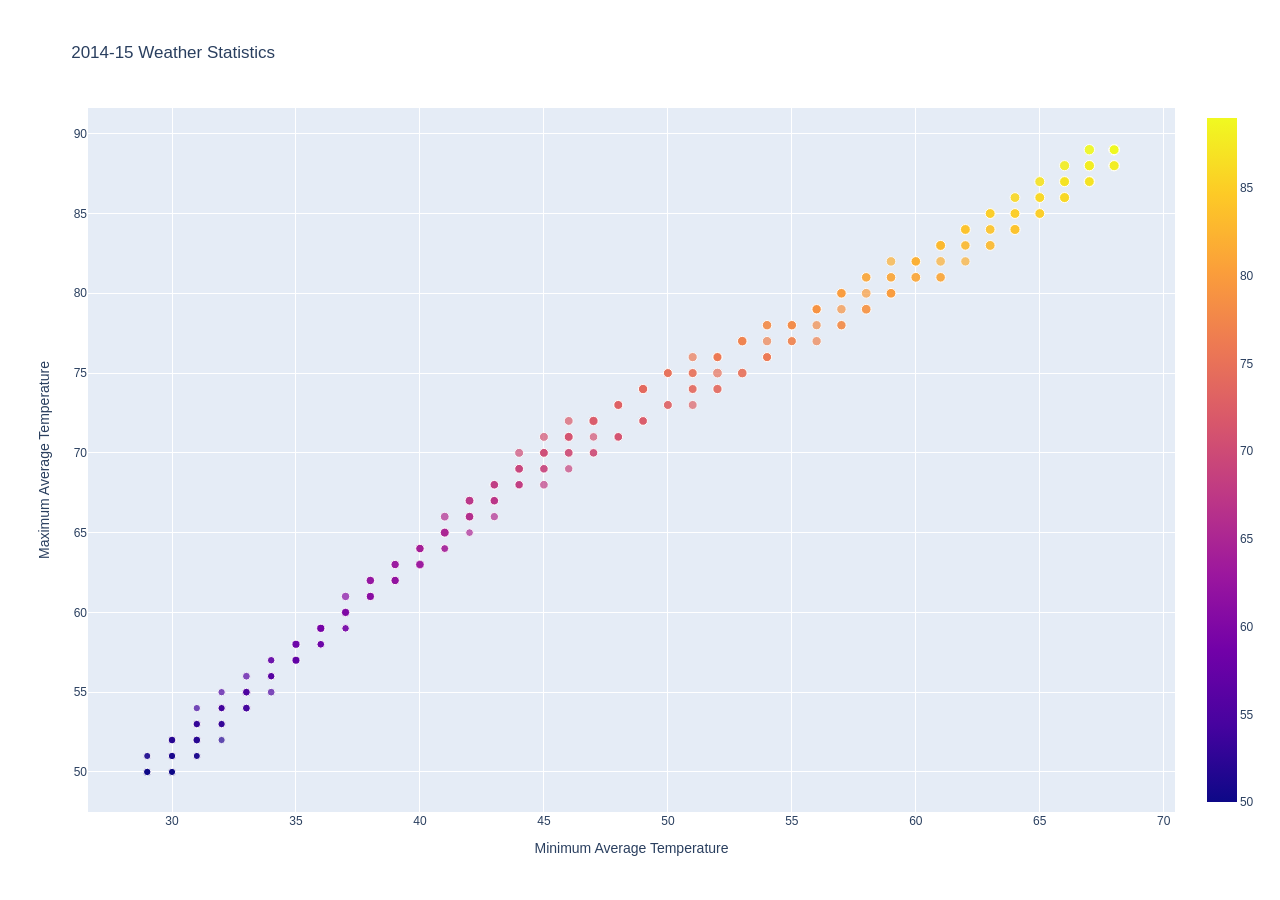
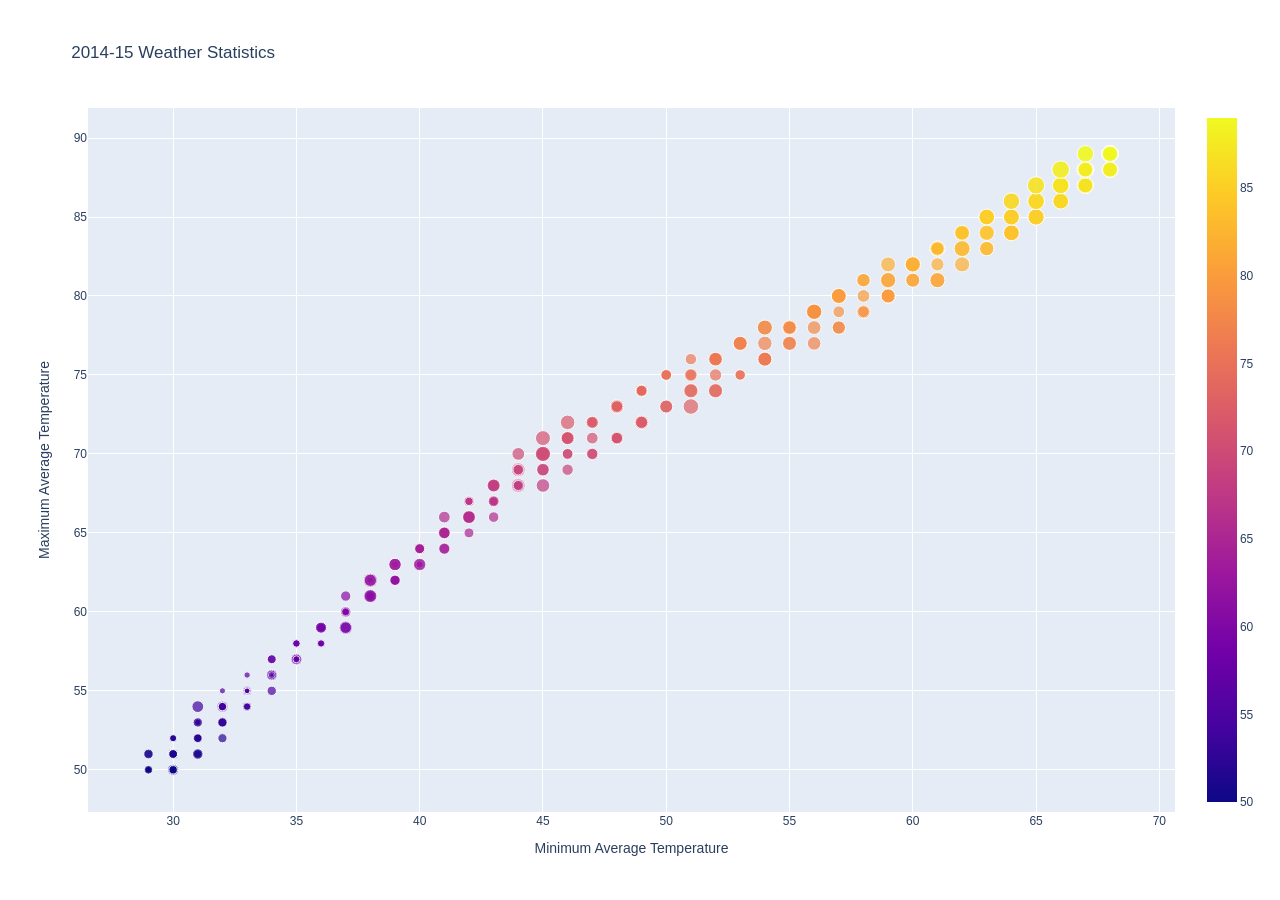
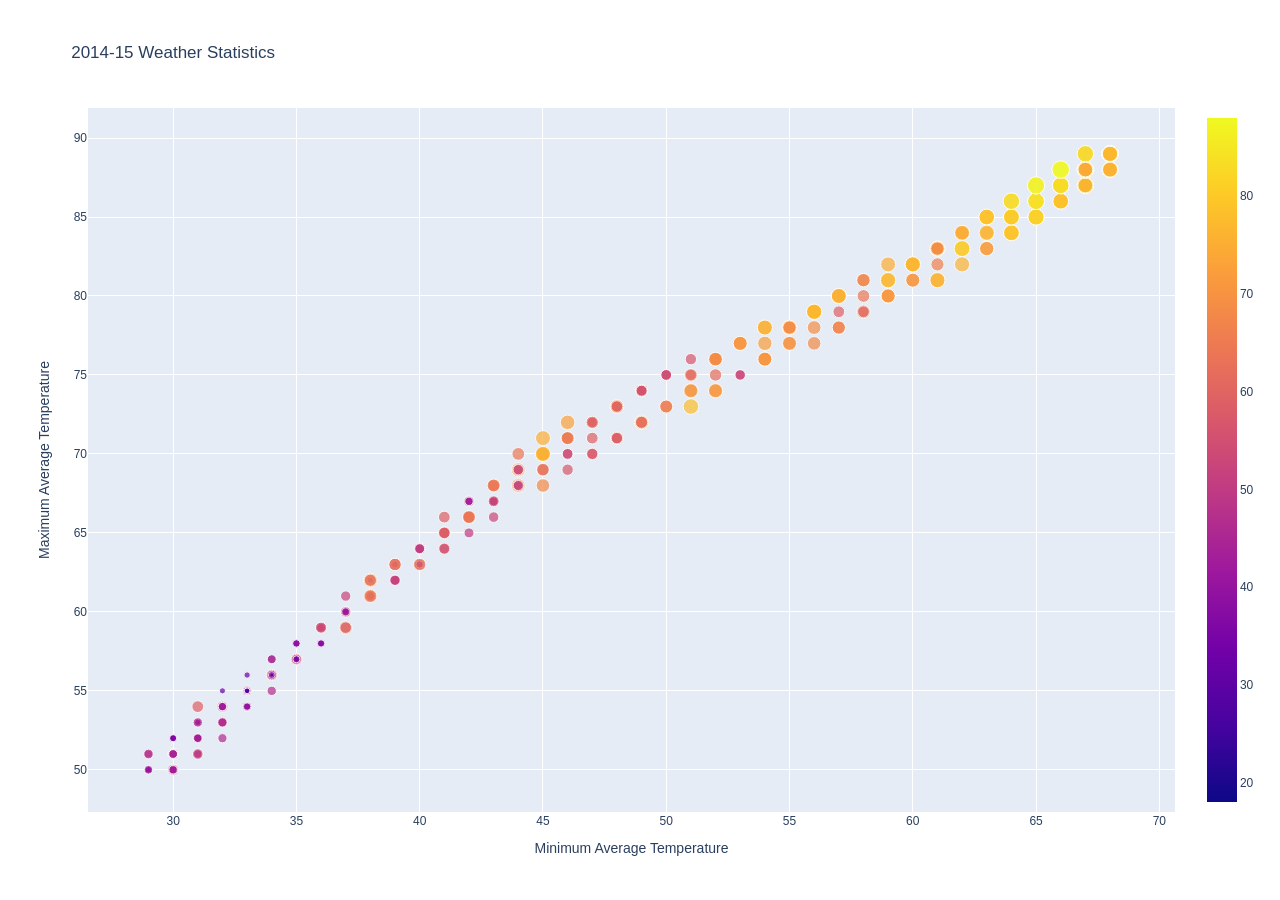
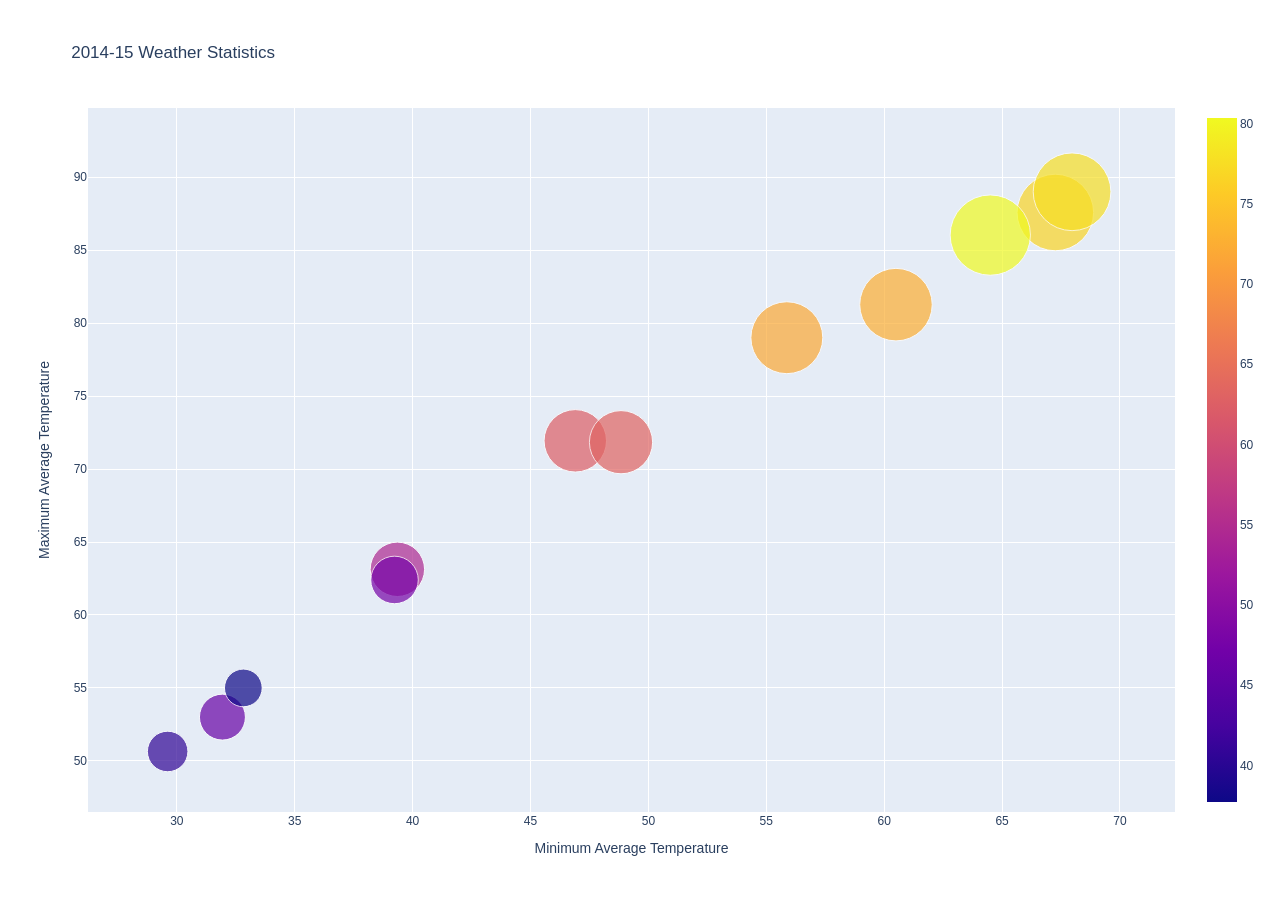
